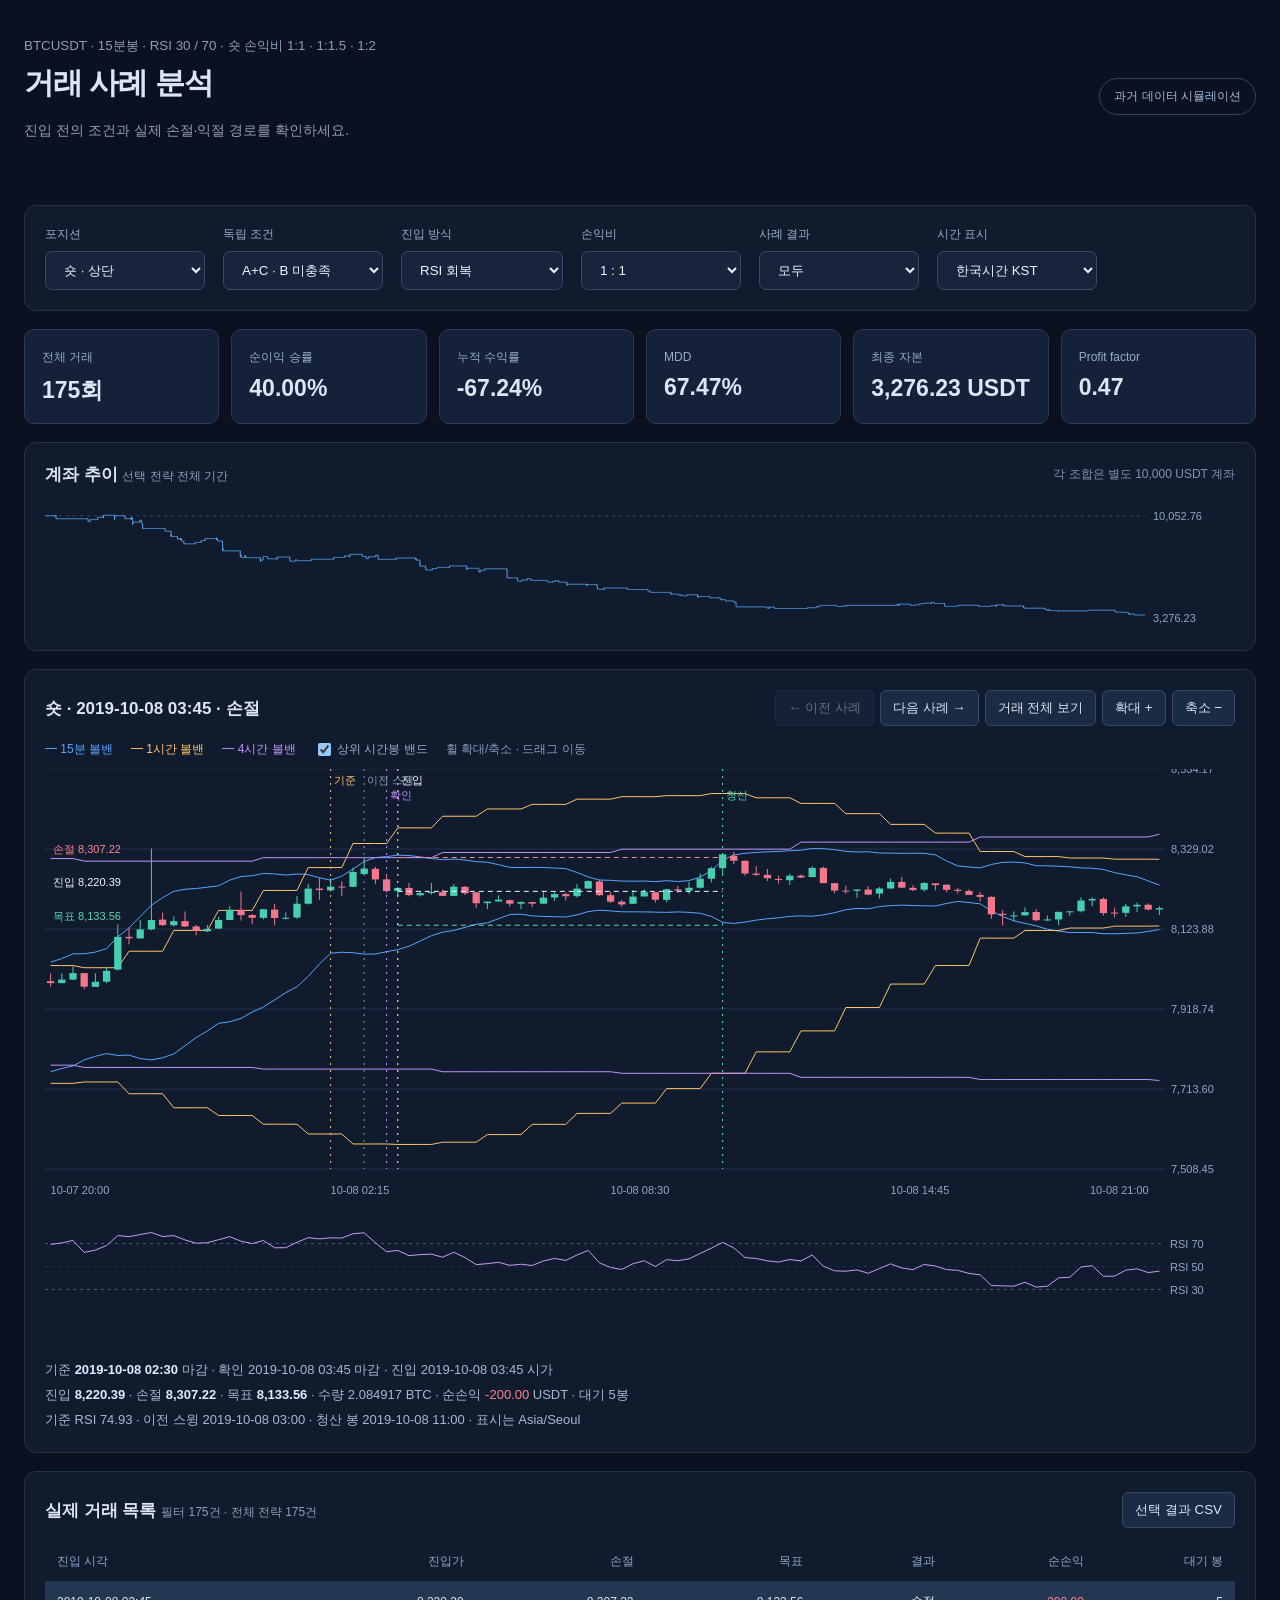
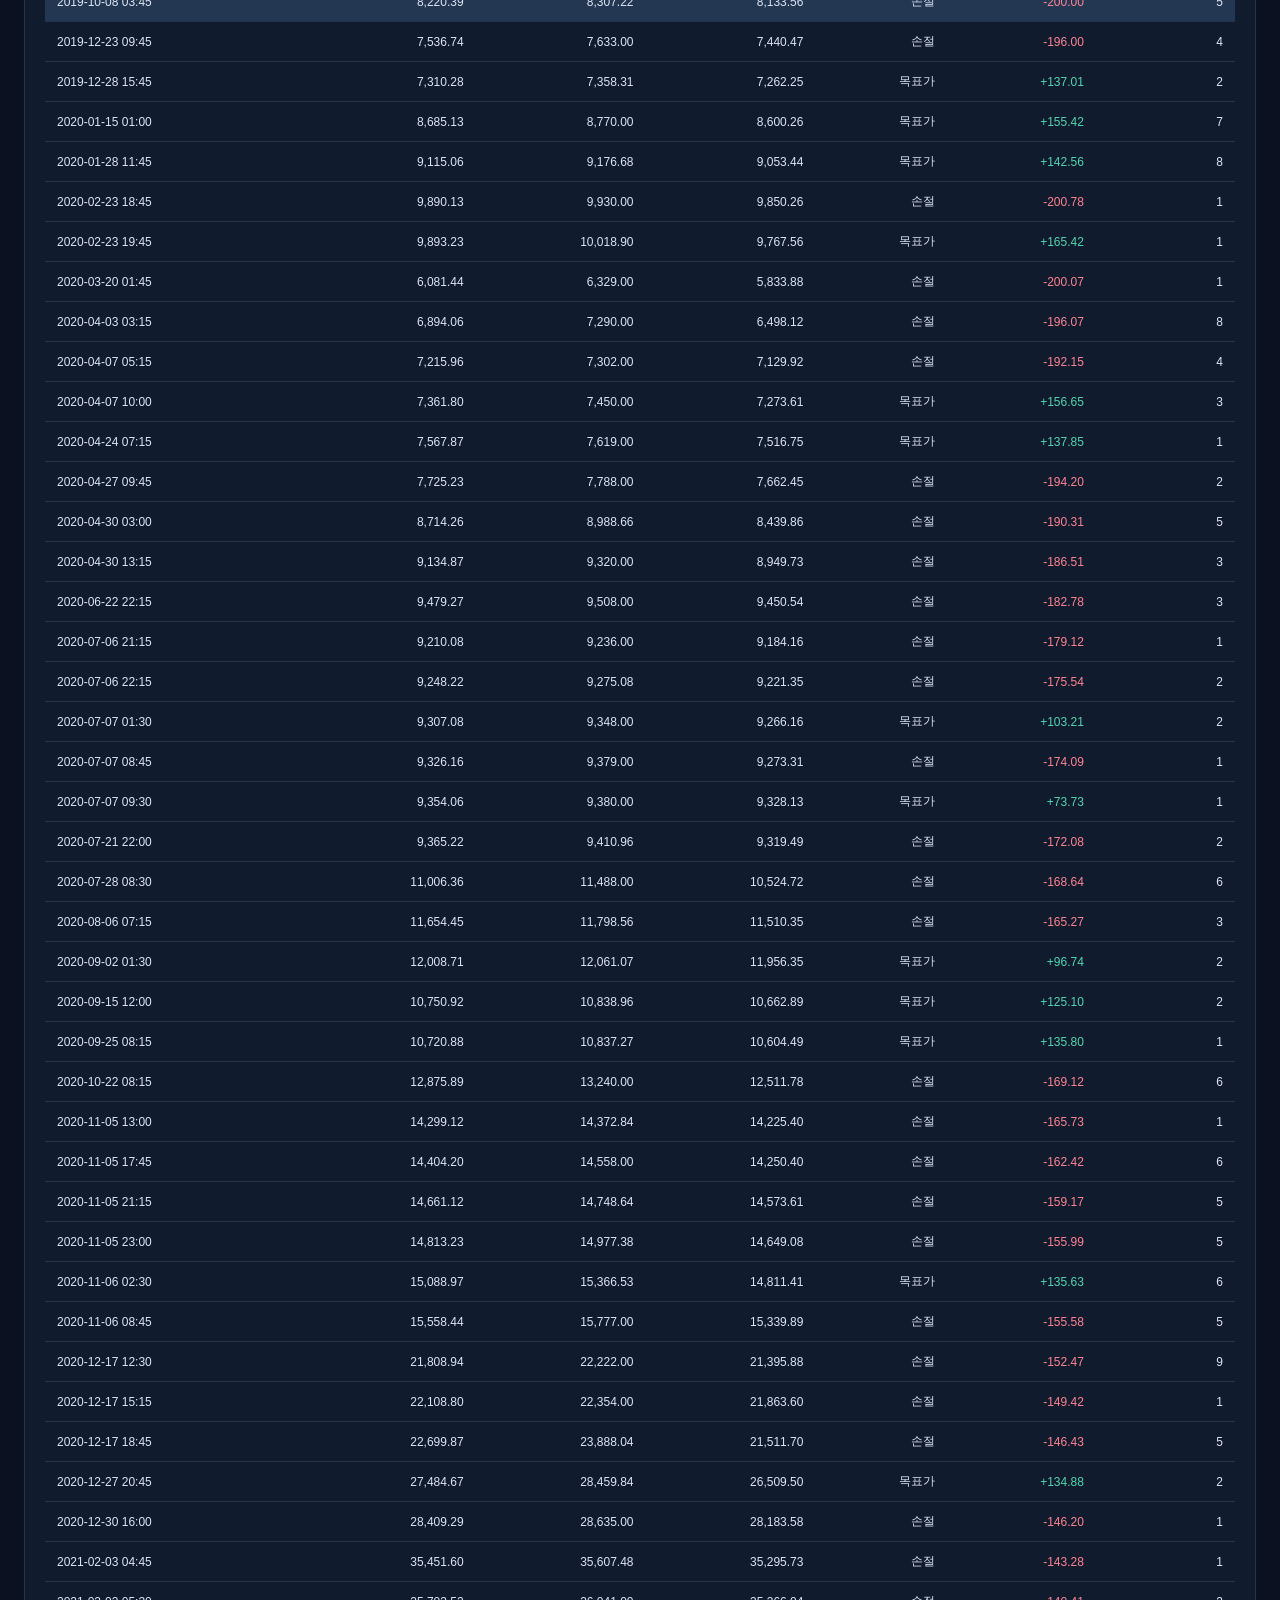
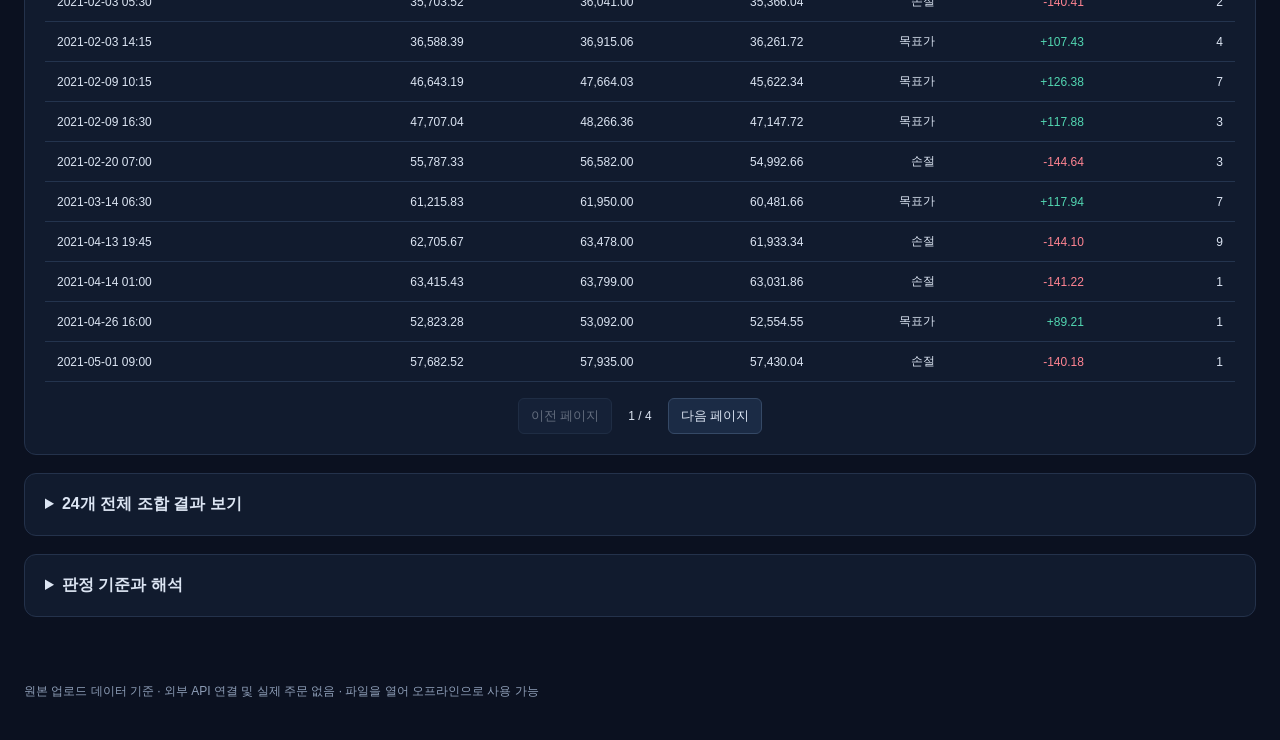
==== index.html @ d4d34766 "Publish interactive BTCUSDT backtest case charts" ====
<!doctype html><html lang="ko"><meta charset="utf-8"><meta name="viewport" content="width=device-width,initial-scale=1"><title>BTCUSDT 거래 사례 분석</title><style>:root{color-scheme:dark;font-family:Inter,-apple-system,BlinkMacSystemFont,"Segoe UI",sans-serif;background:#0b1120;color:#dce5f3}*{box-sizing:border-box}body{margin:0}header,main,footer{max-width:1460px;margin:auto;padding:24px}header{display:flex;justify-content:space-between;align-items:center;padding-top:36px}h1{margin:8px 0;font-size:30px;letter-spacing:-1px}h2{font-size:17px;margin:0}small,p,footer{color:#8e9eb7}p{font-size:14px;line-height:1.8}.badge{border:1px solid #324460;border-radius:20px;padding:9px 14px;font-size:12px;color:#a3bad8}.panel{background:#111b2e;border:1px solid #24324b;border-radius:12px;padding:20px;margin-bottom:18px}.filters{display:flex;flex-wrap:wrap;gap:18px}label{font-size:12px;color:#99acc8}select{display:block;margin-top:8px;padding:10px 14px;background:#17243b;color:#eef4ff;border:1px solid #354966;border-radius:7px;min-width:160px}button{padding:8px 12px;background:#1b2b45;color:#dce5f3;border:1px solid #354966;border-radius:6px;cursor:pointer}button:hover{background:#293e5d}button:disabled{opacity:.4;cursor:default}.heading{display:flex;justify-content:space-between;align-items:center;gap:12px;margin-bottom:14px}.heading>span{font-size:12px;color:#8194b1}.heading small{font-size:12px;font-weight:400}.buttons{display:flex;gap:6px;flex-wrap:wrap}.stats{display:grid;grid-template-columns:repeat(6,1fr);gap:12px;margin-bottom:18px}.stat{background:#142139;border:1px solid #293b58;border-radius:10px;padding:17px}.stat span{color:#99acc8;font-size:12px}.stat strong{display:block;font-size:23px;margin-top:9px;font-variant-numeric:tabular-nums}.positive{color:#52d6b1}.negative{color:#ff8492}.legend{display:flex;align-items:center;gap:18px;flex-wrap:wrap;font-size:12px;color:#879bb8;margin-bottom:10px}.legend input{vertical-align:middle}canvas{width:100%;display:block}#priceWrap{position:relative;touch-action:none}#tooltip{position:absolute;pointer-events:none;top:15px;left:15px;background:#0b1120ed;border:1px solid #4b6081;padding:10px;font-size:12px;line-height:1.8;border-radius:5px;white-space:pre-line}.caseinfo{font-size:13px;color:#a7b8d1;line-height:1.9;padding-top:14px}.caseinfo strong{color:#e1eaff}.scroll{overflow:auto}table{width:100%;border-collapse:collapse;font-size:12px;white-space:nowrap}th,td{padding:11px 12px;border-bottom:1px solid #24344e;text-align:right}th{color:#8fa6c7;font-weight:500}th:first-child,td:first-child{text-align:left}tbody tr{cursor:pointer}tbody tr:hover,tbody tr.active{background:#233753}.pagination{display:flex;justify-content:center;align-items:center;gap:16px;padding-top:16px;font-size:12px}summary{cursor:pointer;font-weight:600}footer{font-size:12px;padding-bottom:40px}@media(max-width:800px){header,main,footer{padding:14px}.badge{display:none}.stats{grid-template-columns:repeat(3,1fr)}.stat{padding:12px}.stat strong{font-size:18px}.heading{flex-direction:column;align-items:flex-start}.panel{padding:12px}.filters{gap:10px}select{min-width:130px}}
</style><body>
<header><div><small>BTCUSDT · 15분봉 · RSI 30 / 70 · 숏 손익비 1:1 · 1:1.5 · 1:2</small><h1>거래 사례 분석</h1><p>진입 전의 조건과 실제 손절·익절 경로를 확인하세요.</p></div><span class="badge">과거 데이터 시뮬레이션</span></header>
<main><section class="panel filters"><label>포지션<select id="side"><option value="long">롱 · 하단</option><option value="short" selected>숏 · 상단</option></select></label><label>독립 조건<select id="group"><option value="A_only">A만 · B/C 미충족</option><option value="AB_only">A+B · C 미충족</option><option value="AC_only" selected>A+C · B 미충족</option><option value="ABC">A+B+C 모두</option></select></label><label>진입 방식<select id="style"><option value="immediate">과매도/과매수 즉시</option><option value="divergence">다이버전스 확정</option><option value="recovery" selected>RSI 회복</option></select></label><label>손익비<select id="rr"><option value="1" selected>1 : 1</option><option value="1.5">1 : 1.5</option><option value="2">1 : 2</option></select></label><label>사례 결과<select id="outcome"><option value="all">모두</option><option value="win">순이익</option><option value="loss">순손실</option><option value="target">목표가 도달</option><option value="stop">손절가 도달</option></select></label><label>시간 표시<select id="timezone"><option value="Asia/Seoul">한국시간 KST</option><option value="UTC">UTC</option></select></label></section>
<div id="stats" class="stats"></div>
<section class="panel"><div class="heading"><h2>계좌 추이 <small>선택 전략 전체 기간</small></h2><span>각 조합은 별도 10,000 USDT 계좌</span></div><canvas id="equity" height="130"></canvas></section>
<section class="panel"><div class="heading"><h2 id="caseTitle">거래 차트</h2><div class="buttons"><button id="prev">← 이전 사례</button><button id="next">다음 사례 →</button><button id="fit">거래 전체 보기</button><button id="zoomIn">확대 +</button><button id="zoomOut">축소 −</button></div></div><div class="legend"><span style="color:#59a6ff">━ 15분 볼밴</span><span style="color:#ffc36a">━ 1시간 볼밴</span><span style="color:#c292ff">━ 4시간 볼밴</span><label><input id="bands" type="checkbox" checked> 상위 시간봉 밴드</label><span>휠 확대/축소 · 드래그 이동</span></div><div id="priceWrap"><canvas id="price" height="430"></canvas><div id="tooltip" hidden></div></div><canvas id="rsi" height="145"></canvas><div id="caseInfo" class="caseinfo"></div></section>
<section class="panel"><div class="heading"><h2>실제 거래 목록 <small id="count"></small></h2><button id="download">선택 결과 CSV</button></div><div class="scroll"><table><thead><tr><th>진입 시각</th><th>진입가</th><th>손절</th><th>목표</th><th>결과</th><th>순손익</th><th>대기 봉</th></tr></thead><tbody id="trades"></tbody></table></div><div class="pagination"><button id="pagePrev">이전 페이지</button><span id="page"></span><button id="pageNext">다음 페이지</button></div></section>
<details class="panel"><summary>24개 전체 조합 결과 보기</summary><p>행을 선택하면 해당 전략의 거래 차트로 이동합니다.</p><div class="scroll"><table><thead><tr><th>방향</th><th>그룹</th><th>진입</th><th>손익비</th><th>거래</th><th>순이익 승률</th><th>수익률</th><th>MDD</th><th>PF</th></tr></thead><tbody id="summaries"></tbody></table></div></details>
<details class="panel"><summary>판정 기준과 해석</summary><p>A는 현재 15분봉, B는 마지막 마감된 1시간봉, C는 마지막 마감된 4시간봉이 자기 볼밴에 도달한 상태입니다. 롱은 저가≤하단, 숏은 고가≥상단입니다. B/C는 다음 해당 봉 마감까지 유지됩니다. 그룹은 기준 신호에서 확정합니다. 밴드 간격 조건은 없습니다.</p><p>BB(20, 2.5), RSI14. 롱 RSI≤30, 숏 RSI≥70. 회복은 롱 30 상향 / 숏 70 하향 돌파 및 15분 밴드 안쪽 마감입니다. 다이버전스는 좌우 2봉으로 확정된 두 저점/고점, 가격 저점 하락·RSI 상승 또는 고점 상승·RSI 하락(3 이상 차이)으로 판단하며 기준 신호 이후 10봉 안에 확정해야 합니다.</p><p>다음 봉 시가 진입. 롱 손절=min(진입 전 최근 확정 스윙저점, 기준~확인 구간 최저가), 숏 손절=max(최근 확정 스윙고점, 기준~확인 구간 최고가). 목표는 선택한 손익비(롱은 2R 고정), 거래당 비용 포함 위험 2% 복리. 명목 레버리지 상한 100배 가정. 수수료 편도 0.05%, 슬리피지 체결당 0.01%. 한 봉에 손절·익절 모두 도달하면 손절 우선.</p><p>봉 차트의 진입은 시가, 기준·확인은 해당 봉 마감, 청산 표시는 청산이 일어난 봉입니다. 봉 안의 정확한 체결 시각·가격 경로는 알 수 없습니다. 상위 밴드는 당시 알려진 마지막 마감 값이며 진행 중인 상위 봉의 밴드가 아닙니다. 계좌 그래프는 4시간 간격으로 축약 표시하므로 정확한 MDD는 별도로 계산한 상단 수치를 사용하세요.</p><p>모든 조합은 별도 계좌이며 합산된 롱·숏 포트폴리오가 아닙니다. 실계좌가 아닌 반복 관찰된 데이터의 시뮬레이션입니다. 펀딩·청산·최소주문·주문단위·체결 유동성은 미반영입니다. 극소 잔액의 거래는 실거래에서 재현 불가합니다. 승률은 비용 차감 순이익 기준이며 목표가 도달률과 다를 수 있습니다.</p></details>
</main><footer>원본 업로드 데이터 기준 · 외부 API 연결 및 실제 주문 없음 · 파일을 열어 오프라인으로 사용 가능</footer>
<script id="chart-payload" type="application/octet-stream">H4sIAHWg4moC/6y9664kTXIc+C7zu3EQ98u+iiAshNXsksCIJEQJ+2Nfft3czDOjpg+r6ySHgKZL1f2Ve0ZGePjF3Pz/+8v//c9//dt///e//B//5S//65//x1///X/9t//xb3/59Zd//be//ov98U///P/8k/3xt3/9f+1//6+//eu//9X+/J///s/87q//M3f79L//7d/0yb/7P/8px5f8qG/b/W37y3+1n/tv//Lf//ZXSP4vuY+5R5sJ//cr43+//uM//+V//+1v7//nv/7ST/bxD//J0f/hPznbP/wnV/2H/+Qu8ZO1ta85/UP/avmbbz7/2Zny9bM9fVX/kT6/evVfK1/bv2hfo/zkV/mj6f5v+au140OdX61K2dl+9LP7XgP/b/HBfo0/u77q8m/SV/6RtmXdP+v/rX0Y+av5h7q//Ff7+trjJ79a570G/t/iV6uUtbVern7PX6v+5GfbuH/W/1v87PoasRgpS2L/ya/2firrKo6k11TbVw9d248WdrRTV65nr1/bd1np2hgFK/yDX53X4ao1fRX/jTa+kitbrpNQv+r4tWxlRtv1w59exyHz/577ttTYGzwf46vYT++vlNbKH/70Pg6a//f2YWedr/5V1vWF/fDOa332u9y6/N1dvjp+r6XxNfwdrkEDoW+2LdecfXz609dxa8kWAb/YctFP229xK5vOxZQeXyuXtT/86Xwfua0N0ZK9Ol8WvDRfF1sJO4320zWt3X7tNW1/20LiX9lr/bLH2u2tnHIfQv7Y+WH2r77uD6t+pbFsT+5tu6iZPni+AQOWe+9v5dT7VN6/amvuh3GMrz7vb0xOLsks7LYl/lq2nfGvRu1mEureb+W0+5xeP49NM/7+G3sTJmenNaFLanbGtj0XBNleSPa/662gfh9d/hr3V+l//4Jqg6CCrWHf5Ga7wawbDky3oz5M8nwraNTzDdX2+kT9a8cmGxWC7Kprvrq2EXO3HYGdUzKWLte3gmY5n2jUdx9eBDW7FrtfXc32RWnm17wVtPJDQTCI2VeglfE1UxvjraCdHgpaX8uWzk1FWV/2onJ+L2g/E2TLlfOgBSrza7fd325v264PBdmW7qPzHW0zcqO9fUc7z4eCtrkdzc8RBPWx3p+jXcYzQdVseV0053bL2Tlub9/Rrv2hIPOfsl0UsXTVNvxbQa09E9TtwLaZeWDT11hlvT2wu9dngkY3J6jt67oyae83w3hoGcw6rdx85VI3I/H+Lgqv2E/gkO+TdVOX3XCL4oNt5fYL/kzeOWsrlNaX7znzRqsZifd7bl12oWyoGIKWBHXZT3vp5oeWlvVP7N8Ovxmbia9j/kHKbRRgi5uk+FPUVOXsm/U0D83E9LnoLyQTvNb0nd2xprW839n7Ngr8NQrCSyljfk1fv5ng+5iLZq8z+YOar2A71d9Usy1RxurlP5YDGZdN0K9htdZX2xLkwVHZE7ehOdpj9s2/spirVL+w2thfbdql91ZQHvf7mbpbLRysxb+xg398sDfR+8biFrtO+7QYCHKmRWZ2avNbOaXfcizw0J/Tf91WvufQPv+ya9tU6HiGUs1pNJlutW0R65ppv5VTL4ugX7MP5rQlX6+h6MFO+9f4hbDNFtVVMKNtZ6byecx9XHu8f552GQT+mPaBb4Rlh+TaGB2nfhZKsSdPk7eqrVo1zcZbKb2cx7SeUrD/8tBZsXU0OT1v3+jFfBBzUnl8bLPYpbrWWznjxRyUGYKazg+DDn4w921aSOD7OttFWkauLshe27TD9FbQvN2E+2eXeU++IRTewsHfOKcWs7mTV6BLnpRjPrB5c3+ScxsE/hotwxixvym5YaM3xDjbbWDJsJ22M2V45pjpvaB1GwT+Gj507eeVGQtji9i5sQ2Xx+5cuWLGYtLvqebC5prfb7h9W4TVlF0w8+XXf5mZplUfmu0FufIl2aKm7J63ewkLe/GNIDjll+kpTL7ANLhRxe97dFhWRxwB22z3mv9Vtr9K3YU22xdmHvbbo5rzbRJwQrliSswU284e8hYLUJMb09Kmewb+RG3yHeGuMx/37Tsy/W6bkHhoyjTjw/Vp3BXYy7P+qvamVqddSub6t8z0Ey6vPdt7QfU2Cvw1WLDGy86c6S9fqIyNvX+ZxbGn9asnzwY3kXvSDkGzyO+9oHbZhWzG019utoPecHCTGWt/tAxzN34hpVF24r9JeDpm1ixoNvsy6ltB/TIMeVQGWtlCSHdocmvmu/sH3DS/zH23q8cvjGwBpF10mxkAE5qxMd4JGpdh0K8dH5JZfjegdtrMNP8qtu178h9P5kLs3vxMtby/cDjeb+9xWQb9GgSZGav6pvf7G3uKkWanDjhHnTcrtndb729WO3L3E+n3zdPng9zfDM9vmitl/94XM9m1bfuPMV7GO+3vYjwTtOb9jhBBSZCnJPEifMND4mq/7D61m81vhoTU6ky+GZpdJnYj/WEz7HE+kecMTWtm5nKr2ufmiRbc4WtVN28JqcFR3G9oZuvNYU1vbz1YkZBjP08LZGZgvnxhpsfuAJiJ6Xc6xEw/oZFiMqf9rZh8mwW4UFuuiDu6xWxyphy/NfyU2W3kgux6X4Om2yxwmuO96bZr/xKE9Z/hLLaXb9qC+wV3wbxqLly3TdIiOzfWfLvhSi3382xmee4POXy6XLFuzXdw48Jt5LSYrbHlzXZbvTXc5qTfZs5/DR+UVrZNwkSwPtidZ+8ue+JnIB9DFwWBUe/z/c6Wz5j0a56QM1vOO/X+ptrPwlto5hrwBA0ExlmBXmt/eJx+WYRSVA7AdnOd4RiWIY/XfBH732bOLi2C7YNdGWw07A/cT+8EjfXbhrN3JomlMHqA37V+wVC34sFeggc3lO21t5j+sK3nPH05N4xIAzZ5Jv6e7QwiR43bPLm3Z/9rTtj0WwIJ1lXzfmtH7QRcCVnbp37q7L5hZGibzXcwzEr/Za+jJZ5/WzQz17NtxY/bgsn3Z2dftoA/hj/lL5qjxnAYfzNcDDbiL+QWv7q5mvSz7RlL32/fTE3tlpL5MPqzzkaLUM2Hs4vW9rB5cHMiYWpLNpq//2axTJ71/fuv+UgvDh4XGETWTVbmZYS/MoMzbHPlah/8aZq5c1jZblpZHDTeevO1lFPOCDnM89s3hYlZ91AGvPBq7qTJmXC43ax3cxrMquX3z1PvqMEuzrlfPniWVxUG29jds+W+WOb5md/Q/dV1M3/mn9W37o5iuqhXyFI1pbZr1G6wn35ZdDDrcBVsl9sGK5MPhE1jscp7Ofssvs0Vz6HKkyqFXjezPW//DQ0BcuqdkX5H9s+8urdnp/Z11k/3ayUA5qyqWmlH3R7Y3rr7+8mrD71SUIezM94LGvMses2wvCzwmHPBpSy4RH95/oPZpIyjVhBqY8uZc2qeXPYVhWVobmW7/fttd2//Ruy8E40FxksPyhpWjiSWibUjiuB/dTcX9pR2bvm5m1++R58/EbvutKOtzqyqcq4SD7mlCAy57ZNcBusEtjcsXB4uFgm77YfgU7H7TkKas7Cmip9cW/NJaXpt/1RcH3bdejIi49o1T4gPax7ttovsc6kt1XONWZlARm4qMOT1UiccWmRr7ASEZ2jRA0+5eeYrL/qHtZjD486jueq2VOM7ofm2LBYoeTgGoakojmcd2Z654UI289XoE9idPZs/tt2eZk8ZvX0ms9xWppj1W7oHeVgQRsf9O/GcZsaYGyu4HGpl5sh8UzuZ+2OZ9TA4RRsY8c9QyYIZklJhxFE+R2nOr3WknLoH/w2hpl2JPxB6Wx9EOFe9+8r2RNZxIGWR02aUajfSKr0xZWHGqjJgyWZH7HeY29ww5+vMbV5S22tGc+jdehhUADjIygQvD/fhHdIfsh1uTrDf91ijlBlifii2zzMvzCzp9cEOJ0N9foAWtpeWvGQUEpkZtu3QWvmJ2HEnN8yCM/A3D8E98Ix8Op3/[base64]/kToHSPNyGwhfcL8/Y6knX+wJ7Xdyg2MgMPCsiwPB5fZT561rvNZWYuwt8oQHYUcrviGRwbjVKff8cXi/2L60SMFvGnk/AOx7ai+xOG8xdavotNq57chj7jctFsoZeFUErzCfIpNq5wzHryXpeJCt9ikfCO1v9gm2gakAPyDXeSZEb2HIbjvcqXZgm22WzyrDDh75n76UOyNYsT1xTQIQtuhb3ps4u1rDMwBxZqz1ljMgE+J8vL4gdh5JGUr/RcLkJkiRRpm5CP72xBdJ4b95m7sPZbgUCNvj4w+FXujIX23Nt3jOYwSb3a4MhM+vlk+5YLhoU06VbjxO12LXOBfMgOO+Nfinzm+EXsgJhFdn/VDHKjEaqTXi3Dj57aUm7aNxNAfTuooTK18JnQceMpUrmiWL3jwkRFtWGRuD74SSwmmRK9NED7EGLrpPpR5oC2zLjivsHdJZT1nFd9NQEdkZafMM80XCKCyLPex0CODs1SggH/av/mmwaVOM551mxmZqmxb+LfDKNpZZM3EXapcvtlL48ZqFouX+crgXu+Xb7o7rVjKHXvJ83p8WtNumwtTfiD2BnPCFgl0Wxl2l8jJ4wjj5KC0JB/GNp6ZiR7YEVOg/URse6kLeWyIK6DLSrJGvbw6aQfELth9FbpQJ5NUu/v2T6T2lyIR66s7UqZwXSjWF9tXutOCOVIqaUflL5xtil04x77rWgVWbJf9jdgbLarfZkqAV8H1DXICfnhq3zo9cGuy38UIBmsfHsh9KvaEk/pvnx/sGOUtKFNCXqAOep7+ZpFFiXzFLAwBPpR6IE39pxkkM5Y7vjCZ9v7MTSqyTbYPGNIDoJwr07IfyjwhqEUIux5Qvr/7BnljFS1g/hEqVV125iryNirD3kmhp4wjvneqv4udB0IVKXBZ8xnA9T7ub+xhzRAqgEUWQ0ZxOX5DRvFDqfsEtlPaKoGTVoxVzY1BgrHAKDImt4Co7C2nbXmlof5A7AFs5W+fHxBLD2UP7IPjI8csutlzo6tq7vAXbGP7gdgD52r/xYjEdVeNPEr8yQvviy5cQjah0xokoHkr62T4gcxcPuKuOVf/ZjfNA/LqvyyJ5fcvkD9cdELhhq9WF0HJ5gO0nfcPhB7410sYKuZdWa4eGHMk15D+rIxuHXDlRhqZ9srUwadCDywsfxlCqyBPKF4XnRt7FBO6zCwQeoLwYzBZbbGAxdBr/EDsgYzlb2MrTV415iDIWDiQAVtpWaBKsRY+1ryXMuq2lxPfazcrtf3dN2+fsP/7RuyBk0U0ziXegmaf31Q/r3tVOnIA2tgFFPi+bW5J/YHYAzXL3+Z5Za/AGMpf2lVvtyCWA36qck7m6hGFZwubZ+/tB2IPDC1/m2UBZteGPDj/E7mDmUdVhWr1MgIGak6xR4AfCz1sU1gi21BEshRVW/Whw01jVIwKlsUZqvcsMwwrh9gxmYBHlamObzMi60DXAvbb1HrQXr6wcMMtU7Z9vxRbd3MBYxePVGSHPxN6IG1bPBkqfU0OoJosHOOCXCKSjwqm7U71JWkOW2Iy6lOx5aVNpgQCtYQPs8KrGR7qtMLCOVBDae3Rww53Ir8/FVsPyF2L4mIL1ymr7sgPdvTNiebhWSgVM+rA01popahjokGAKHcTO1PP35j/1Q7XKdoPiho0sJJ7Kdax/YIivkWCQ8GBba6uTExPetbPhB743KTSLeobLV4fQT+74DpCNGkOc1fqwGxVli2OyPlDoTdWF79MjxhIKW5VFar8vU74/92c0qx4d+1dl+pys61RfiD2xu76e23KSdPO77gL2CWDOkTrDKqHha1DJxYACYUgGQU68zhYk8Ub6+u77bQO6N5W9xEc+pBGo4jUFqIOc9HSUEyNNzz0XtGP2H4i9UD25q/Xkgq2ydQrRwoTL3Cmquw0karAUw2vp30q8YD48neZD0ixbduO5c2E3sqbQD65MKSC0D5q/8Hy7hvx62IPIazbnx8a8FBDGRJHLF5iLXCh2A2HjpAiR/esnr8pOux8eE6XkPDa7gX+XSygrIkvH96x2YvxA7E3HPjvn+0PT2t2Ck6LmrUsvCLM6UOxBzp4qQkQuQgmIYbAWTAKFrPU5SlgZcGScLtA4syxxk8e9sAKzxbJU/VLFkdHudQCd6rajlqjBTSobEYa6HfaQPQp4WdhGO+FXJGRq9+J7eXMsNX+AiYHFnUqw1a91mGBjYo+9pN77AA9DJz3H4i9scSOPlpK1fJpgUDdKoMA92aLaXfils828H/yusrkgn8q9kYWo3zDhCyA8jl8pHx/gwKAHZYhD9XOEA/1QOCzvXz3sdg79TTkBiMbwnwX3LQmv8WkOZSs5nAVzb5TKgL8kiOn2ivLDhnZ5Pld2WGvdYLcd1SxiDUGVLYrU2zfVOQ0WcApKMz2SnwGWqD3+pHYA4IMEETVDcST+XffIM41H3hq9c0a8t5vaMHOqXwsFviK875jWT0JaoTkKR8bCDkHjaO63EIsAkmJzZVZ40/FHvBk9AAWyU9qJNCrLgie0SGzK31FIA+S2kuQNDEXvCvFacEz08uAO5vlqt9IPbDKqEuGQzbD1i+5St37PiwwizDLIvsRULTWNzNVHwo9cMuzRxPDECofLlJILV5Tgt3vCirHXDU6kntiaeBTsTeKGb/N13h9gNWXxW/Ek+7OKkFJni2sgfkxR+8nUvtRs0vRGDJZCkB5OcXRtRsfhqJk3gqOcGw0ixVZhEyPLyHmatzdthvNO0/lG7E3wBmvkXVAC7h4wdTMTnF/wy52zRG4yoo4WHnMhRrAT6Te5qmPqEfGU6cR4M0Gg1WROk5XRtGuA/Y31erX+0/E3thnZDvaS5HHjOnIR0nJPDVgH/TrZSvHCUO98w9k3jBo/DLfGTDuWe9VYetSCDDstTb9vNl/IgqRFEvMzSDBmaaAhnb/2/X4jdD9UrNTQT2xxoK9NLXgdtdhQ+9GG+lNaozsvKdXqNiPZOYbHu2l7jCDF4p4xI3rVQezC9wx2W78vAg29AoE+x8/k/mKlS7hi/HqAVxkCyuNNhdUKLeq+ugv77cTqZLoZ0IP3HSrIbRrz6KUu3XfoYkH8NzGxTBDYNaYKXoIrb1fueM+hOZBdjft9o3YE0edoug7BRaxfckTgnSBV5OQZ4ozMxahY3ChLe5XFvczsQeq2pzA1LSgQgcLPQcHKqEbZjl3AqVaoK/XCgvNyP1Tqf3FbRLYZQu14fATfZN9jVEDVQmrWdAb77XONOtPpN5mqZXA+mwV+Ksaz4CgMPEIJocccbxN86GLXIBWi4Kd6bX/pvxcATnPN2IPAHYvQmnoT/iMIZ1POsuOM4m8Ubgds7Gt5VOZNxwbrUBbm/kCl0uoA1TgQll0eAMnSoo2T/unLE1+KPVGZ/vpHOH7RyGUTujwRl9EIGv0sO9jEZoL42nmqs4fiN2HaWp6tjG0mdHfq9c6vI3QziVhOXZg56g0u8vuAzs5PcoueeYgrqh5rd+T07mkdl5yI9IOvLHK1qIP9T1Ue7yoTI7G440YsJb9A5m5nqgJWljUs2tc50Nop9152yymQ4Dj253XHS6zNolB/VDsDe323RT3TAkjUcIdnMzpDVa0UeqwKzXHXVHbWOsHYm+kN4Qwgg2eJ8DFeA8AlEK3dIdLhnSnSqPOn9HTlZzYS4ntabse0cHvYls6TSJ/pm7dBHh9CmqQN81AMIwwieDYGJK6zEtvP5F6GyfzvuIR3ZTPoR647eBBVCDQxaJmQfiF4bDbcdXJ+UzoDQnXb6sbJb98kx3nBftRR4RQ8BTpOpuPg/P2A6k3Phw3NZE+9qxsGUqVD58W7DHCCr7VjChob/6jCf4OejXAT44s62yB0fJU1O9Cb3T4JaJEy6LZKOa+s3tTsIjaMeD62SXe6WyLiZ8PZd7QcOzJHQ492y9X507WBwBQGusKKPpYJLT1pEhe5h9IvZHh+epBB+akqpMtxdu1A4iwHZU4/ysvC44A8qHAWT4XW29oOF4VkwFJBSU0HG4utd3pvxxWlriXPPvRZrSwL/OmptpIBzKbgrURMf671BsbnmdRqJEFmbi+yQ7/dgem0v9FX6nZCLnOoBVY6oz8TOwND3cgXLSLC6MWDdKJcFM7R73R4A7Y6Div1fN7P3naGyGOh1Ryawq/nAobV+FAscF8NDaKuVj7b68ajAz0x2IPpFNUcGrUOWARl+y/A/DRU1pijbsgr4CbZVW68X1m0QM5t1Zazt9IbQfQKfqyq/ALMBwpXNPtbSQtCaaMtONmcy6xX9y7n4o9MOJ4okBzheXQxvYm4YbLRXWqASaEofQQllWVyQ+lHhDxHFjtQnI0P6oRv2Qv1pkvQXfQS5ONeT983ipgfSj1QIinrsxLXkwfwqsu0bw5Nps3i/YN+scyeUcAX2zblyU7gpQMWZA62zcBVj3w4TD/K6xi0RVCrC7yZQ50HeZzNFnpNFsNB9rsFQHiHwndh3WqIppJO+7V6xs3k8Cb2uugCclI4UUQX9Ru8InIdoDD8bu6X+ii4N4Ow1w9lec1G0ksglzCfUQP+/xY5gENT+GBwzEZskstQLTFrznYeF4LXnfmUUXY1QePakeHtjIyaOyve35j+1tJp+1fgV3VBV30bhdfKXD+jY4giCMsiBvqfU5zi6zgQ7H7vum6eA6WPLUcpBEZleX9yxuGSt3avk7jFGGneczjB2JvfDhcM0nzD/ajiZmChHLWrzxtMfjjCQkai6dK1NqideVDoSc5rbr30EPd0BPalRxJnvN2poI9PaxNyCWMyh40RPGLJa20zJsaAlvZ5kz1m4C5Hey1sPtsb/[base64]/V+1pYdYV9WX1fElFm/13gDQP39+ZrmwnccmPhHzrQb7jVxjKTQIFr93K1Se4628cibwh48tZvf8bNe9sNgi8YuNPcWakVjXo4LOg23Xe2tqfPZd4AcDDgEGhtz0mZc7L+h79qfl66N0jbZVfAOShfFQnySeU+knkDwPEwbJMF1e18+SZ5WhaVlIImKzP1SFmyGIV4rw/e17jpzJcRQWsDaVz6xjKMG/[base64]/5YsY2LCjcgq2pswF/IcTitBogirqanSS/wU6E3+hvURyxDXB/MK0pXJ5EnAOyAzPh58whVzkDsNOjdfCj2xn8DBpqjCfm60fhW+QEp79Yr7QAKy/kqSNnX5Dj4UOyN/852uhmRgLpXhFUtmKvsP26+a7iWcOKUu9pIyPthgn1erO1Wzwrs9E3OeczDRRrkboAhbPPlG9zmXjkxM0wXFR0rFgrXaKAYqHN+LPWGfuunaRfomM3MNCUjCM/DCp8FP3ij9qazOjoQfx9LvZHfyc4CbwvEUXR6xHSSnMYA16ntNN9A8MsbetEjN7HK+MGz3tBvPBn9efvnpPqAqyWhhU1zTJAlp5tkixNkgn4LhhkUp7PRoXAAXfoGlJznjfuG88cjgXzyxXRUguhksmeuldi/LVcFzR00mk5a/qHUfDhJ/Ys+6JDboi/gSCAmBmxWRF+Q2aMRB/fcx/LK4R51pXmzLH9abEhxL82bIM2J9T0EYqMU1cUOWETKn8u84d44/gyvcxex3U7xoTouAEZoyysBEl6EHHjOjeykSUV+b/WINexEtW9QF/NGe6cdewhEQnFehpiyaiUr5aZbAs6DNO+bra/PRd5Y7zQjPkO+eumw0B0E/Ub1rPpcelAQc++l57TNXz6XOV6MUY5NmrtE1SpXyWJ69M7NOKDIP/[base64]/eccyO+llQl8Q/mIATbmmfJu6GcV9KLIc45G2zA/cENjR5aLszwUbCAdmmqumvxhsGIOfOGpLP3jKwHd7UmwPnXp/SDRmZ96NxXMqZvQqj2KrdHizJyCQdvhYYEC7/[base64]/ZR5l2OCm3o8Uk007jGrJhUPjrGlZqVMkKdnuWjD0zfzc5k3fhs1AB7MKnhOopvJo7oh045ibZQJ0pkizuiRGZ59KPMGb+OH6dkCht7JJMmsDIqJHrGsDsyT/QXyVoNHC9l5cFx+LvOGbuPiJC8zsE5ZnsDul58HoaWW1igUcJwl98ksue/cDNaJnqM6XRcoIn4XegO3IZTGDuyPW7K4hUEcjNr3dt59l2meYo+Ibvq6fCpxn/s2jI5MQpEjhsQNu/[base64]/tcaD7iMrVT40OPEkgeCtnMuHYASJLHmgODCzND0OqBmX/9odAbsI2AM7eXD0N8zbhSu8/FSO7E29aFgvTns/MRLc/YIHXXSoA3W6/5G5H1CMyKTPtSb5uXuZiiav6cdoMgGa8qZd0lyBkXzs+nIm+gtp+VotRX1VlhQAp+O1zYGE2j6WqVmIGM/ro1+qfi+hGOLeVkBjHTf/cFaD4zANqeUTV7elHAV/ARfCzwSAuFoC1o6/GNN9l1xHzNTftCj3fJF5HrQjbMHGk44mP3C3HXvskcl3RDs3H/Jd29tNljxBaa6B731wjiVH9MDGioSi83DOn5XOYNzfbMU42SVbkL+PQ2kWFEWpxuM6rDFpRlCbXYwXX5UOg6AjGla7FrWsQOKnQOZ3mDZ89lREmiicEU1aD+g7W9Udn43dRfPlS1hqK0P/w5gXvI9FZqmaLXRIdb8hsFGZYyAkYyyjfA0pJvSDZqe3p7lZu1qmURcT6S405Zl4VkGHYtdFkf8AL3TyXmeuYPRtTPmXHWMUnerQeWkkQ32nkTyeKMIMXcPi/JfiTwhmLbI8n1QDQ0+LvUIDevpoMMpvJgolxJJiGcEvN63Nh/JLEe7o/YzZAREan29U1yZgUUPadnZhFjN/GugKqlTsahZrJ2TtGMbx7aHt8IvTHYyQ3ly4ckuC7S393T8HZJ+y3tda7ZLmtgznj+gdDbBKHtLmttOxfQb3wAapEeATV15S+vuVj0aQz9fvCUAb+2341MV3Y2FL+dvKq7tycxQcw/q7I9nUTKEFhYyvpQXgCv42fpp/uxA5tP52HAwI4N3LMbGOfVYc8NUiNtzamYd6ZygVrtkNb9jcRAXXvhK0d1xk90FcW9vgAiAl3rEInQWt26uDtq59b5TOR6ARCRSSsgldc38Jw7vIFtq6hlBSqnCSjiqfrPZd6QawTNLQZ2VIVEOaAVvEdsd1MmyFsbDQ/iTIf3fSqz3HhrXBY90Agj4rAr0HZ0bK/NMyHDK3LrdmTRDONuX8sEumNcD7rL2jcyb7R1CnbbNGcEuWyNgNuDVAWisul7GHXs3OnlohC5h6cNPpRZDsdH3T3Jp9kpI5Qif4pxZGDwzI6Jw/U9RCyfEK1tj6c/FFrTmaJlcDDELInFpXEARbTXUkCSMOjIlt2Zv0XRe2G2xedCb/tTxXWCS1rZishD9auknBhRzubdNAEmaIloJjcUQULijehzfiP0RlmnXhW8rxrhXniaExB5+F1zs+7mqWAmjrZTgff9ucwbYo0izQrQEOO9Eblo4ONBdNXHCCNeG387IbWRHRP4ocgbX+1B3gqAy/r7b5JP22hjcrtUO800frAhmJb1scgbXO2/[base64]/sb6AsL4iPwwwbL/[base64]/+AlDPlvnPINWnnX0s9cZVIxVO36NnLSwIbqJqXOCPmbG9sOIYpRZNrOb9th88aj+gjBpakYO+EHX/EtvC3BJ4ZOZn9ggzCjfBRmePB9youwy1006Q+n6TKG43rhpHLV2UEuP8hm1mOC3IE/dI6LYmXrDmfQHjU5k3sFo/zAOgjIHmPsIWNT8vszKKR6ZsgIpREJ40sr/Qj2SuwxaRARmNnrGutHBtKQdfOp0K1HZhOgMzNJcHFx8JvFHV+l22q5V4yFXvb+DQe4uTZhnazRwLC8IN7zeZzqQyBFZNmI3xu9SeDks0dFZmHJEuWjR0SNrNP1DSZQOsgw0Tp4jjSYe3qH4u9TZGI5qqrw8tx1xSNxCo4LTNmGqCr51oY6CjWpnMgnwmNb9YI/od4P+KOk0NTwQv1X5GmG2neS3qgW7eKjA/F3rgqqsuzTrkrgRoHh+6x8Bmiko0nVSRNKLlsK7mOUgfVslisxM9mQ//jY/dD1g1f5r3yg4PX30CABAjbQyvM4pKawVANIFPxKOMD6UeuGowsk6lgcIF5sWVPM/qbZOVQSsaRyf7sdB4SITNx0IPVHVKLJJBuuq3XeB5RDWDGfKiv0JZhEy8WGCg3vPnUg9QdVJZF4/KvBGgtTtKoqRdW4thPiy87ZkahrdXr2l1zC/S+ANg8TBx8hupN64aP10Cmt9fv0iaKd9mVysRILCph7U3V6atz4WufG7gHH4zjz5oRrP2Uq3MPzJiggsO1p4er7XV3T+XesOqkXjiTZVFDomYQt49QSfoby6a7NoxGltNJlgSUMB9LnWfPSaSGrH3/Y2HyID03ONkLWIUPjUBGuHIN9DKzhQEdxnJDludcXGp9ORpil1C/rgh1jngCShyX2u9w5mozr7Goa9ICtjmndG5az6aVwx/Lv7GWmdMah/y/Wt0MhEpBSal7N3W5qWMKKH2ucNs2E96oPxzBW7wNaQo7VyUxVsyJf4nwBRLYxe9lBtkI1gL9Jo/EX/jsNExxR7fHTmKKUI6v4SmZ/enOu9wcxZyTqEGBEJgJWdqUt+7bWK7N5DIfK/CAcqegeBd0VuFhIQu3+xtaxan8Dr2gQJdAF44YZ3pvgcanBjtaIneW31WSFnKnG/vUhkgj1BGtYo4Ovsoq8YMzQMNbsQ2jCsfKikqwurrw0Ysijoqs+KOOc4qI4GAszWWkR5ocKK3d0BodoAZ5aj4XHnvkQTbXA5Y7lYEAdAdyA/VBpA36a1xXfj4rz+ocEC5L9z40lQ8+JkExg+MbMFOqBgFrIpJQyZdsaWFjl7Ue6TCPovs6qMpbLloGl+EndcBPJ5bwThwhzUp6gKsmzDgJwrsl7Q6oXBTYzUdThWLYQEAqAkGcWgoq7TBvtHs7g3L/A9UmAfguweQa0SJuEcNY7DpBf7xblHHsQuHzoft0bIzsWUAdGiYCEASAGP8SYUD/31hHS7z1LfybCCfWMQIlhww/z448id7kWWwVeOBCgcefNbIiKv5pkdjq6O7sAigx1zCJWyLa6Y0sG8JGnqgQW0ncocQqBk40L6UnAePMw9kUtcB+Nu6UowARSjF+ECDVs8+khT1lnbV0pbM0/bu3rHWVUW0rXhlOS2WpQrg1gtuRETm/rWrwLE26Fhr6xLfy2mSyEVi/ti6TFK/nT8UPO3N73+g+HF4gTlipysB2pTvIJATxbWsAh5eADKMSvigPXw9ED/Ti+cbyRVy2mQtAzJm2zOD9p+z3Ai48e6MPACbsni8PxF/x6twu2TaaOPKOBJbhUOgRJxRfO4r3xVKuWkV9enWEbsPB/nefd9KX+tFehCzaODdjjQ/B6kBxs+ZbWxs3AI0LO8dGA/E75cINkfGcESXbAqomm0GDFRD/KWUN8bYDqVOGthifi5+pXGmZ9e90ix5Cfe5PJk35PALEAF2YnUX2f/r84H03M9ImvutakJ4LhpEgA/D973FVjPy/btV5mzQQ4fJuGqXbuViTupgdnwnvrSzniPsUeMOLOrnUoHHx9qzUwRvfpiP1uWMATXdH0iv9exYHrHv70mWV07T62bmNrUVDz+GiIOQuWqepvmp+BunDhkrMmIM7lok5n38MXJTtTUhu9FqrFklwI9Z4DceiO9HQm5HXlOMCvc33SeJo/bJ0i/WHkxk0SAJdqjFElvrtQcXWLXDsN5JH0dirtD3gSxhkKe+QWbRp4X5UJtoERtqGEKdL/Wdn4g/LF5RgnWKpiMHy40zp21P8wruDHwZ+lnzdbNu94B/Kv4GtePwJmVOgwWRGWB083iOua/NRnwQjJpZD+7f6TzAPxe+DioEEbR6vaW+Zkm9L3dwzmuQG60xNLR5Yr6ImpHtoI5N5nTckBtYJJO/gOilBj7SwV7YpcMNd/[base64]/PM7TKsT1U4+M1h5oOLktNyQYJ0jcPxZdjqhIcOBVkVDYi2+2T0pzocbOed06TKvrjWFYJgyIddyM7h29Uoi9E0XH2M8wI/wONlOKjPNzttKlvVNeijaJyvXYsAYlUVhZB4r/lqYdyFmAvME4KB8Z8DiQsqfH/[base64]/ADNu3yeyL9R/RhKOWNcbtJYv6U5un1hH4626Q7YvYGpIRpw6qVN21DILnKUSHXrjjKViQd7VfFLt8H3hP9xib/x/dC4XDR/WfufLzl59hATBBcZhhBAdyYp7WSgx48whycaHBZxfmmSRdEN4eg1jRHIDs+0e+SaR5m6G+IGzHZ9vAR9nZNjUkwU14ye4LvnfIruRdoVdE/A4I9rUOZ0Bq0nKhxE7GA4yzEZtGgyHLMMw2k4AdwsRF4BLWp+cozDM38v+DBHIqkMZrkCW9z+pMF8Ge8+Y9xVvua7L91QxaPEXYf8+eX4tCJrhGLkeqjCQdKOVtOmRdCsCjWBYREw29hrFSso9mdvOWYBI1Z6qsI+xm8pIQRTvK/lz6IuHJ4kWZwHBcJxMwjcugMwQXJOPdAg380EGMHFCQ875n6J4JFfgHdQI7vh1ieQQboCFVcU6WjB5sRoFYMLt1mf/CcF8jHVtH/F+NYVG4IWAjWQAXtQGvmvMdBvjaZ58ICqJB6GBxrcfQZ+9fS4EsbLN9UHmIOnV+wLIEK3O4kD4hDRDfbpPFHh7jpwOV0TzkipBTLy+GBxEg7hIHwaKkz16flG6Mmbsx+pcE8+LXETlyEi8KWBpMXHFHrappFkHBbTTBDnKIJMcHXH/iJ1WDgICUNnzbFk/PpOhYP3fYtBELpwOBA2R9CHmvva2VqSYwThKOviqUWN86EK/RiLqrxhDTYZrELllCfnCMYoy0T6HU5O4lZw39b5bJ4oMI4Bqaycwi0pQeDfY1SO3T4dnPQrh/ysBmNXoHie6JEGBzX8Ik4DK6CZfIW1HEyoXQSREVnqCszFkYCdU28Gm8iQAuWIckCni+8OsH3uVumhZB8meHkoeR1eYqYlwAQ8zWhVGgdEHN1BZaABLVLBbkqOI0ZOF/o8VOFubIAcLmsVuherQaIetAg2HwTvID2qYHc6p9mixrSX9408UKGkw08sX9dP8ua7v3FPHrUdJO11GFbrmnAO1fp+uArl7nqQHAaP12hvHvriSHKfParRJc27wTkNxnP4ydv47PdnZ5WtOXUl6nx/UKEc7mIYRswy7998g5pqEXiiIlQuGjSEfn8SoT1S4ZhYr6xiS3KYo5xjHgD8N5TtO3MWSDEsb07F36KEP72v8IkGd4ME5MisN2YU8XS8h/mNP+w183ZPQqKhsJkW71x9osHdLQG/j45H9Ohj+CVvoOXkEkjijMScT3XS7NzlNJtcspkDiUE+wAZHJZNu/K0Kd+tEjTGLDYhIqrCZT2g+ahdxU9ZsbMzSwO3mf4sU9NjjqQp3H0VDbdoXtiuZgnnu/AbFy+7RY740MH+bkYNT1A8PHZ5ocHdVYLZ34yII7FSdyUazoT2RYetzjfNrc7jFaN5rkNwsPdHg7rBAHMY3i25s34vIYg5teDuZRPwyuqhoAuvuTjZkw/fwbpLuVPoMLF3/6g1Fb1W4Oy6w9Zi2uD6APSZrzuNws2SucI/paGYj+bacDDQ7JvaBCvVuv8Az51h+Hs37m+4VNoAI0gp/DQ2bSytuvrqfvScq3O0YcPG6jmble0h0pKc3zmMAXmGuG7dDG4UOAWCHMBBPFbjtIjZ7V2rC1/fvvxk++qPEbFR07/iAep9Qg8jOXRXzI91edjSYNUwk8oJHzfJUgGEal6NS70YN7HjfeK0pyX9/U5ziBzHtKsr52m1Zh/ekN58Axf7Lnytw92y0wrmOrQjyg3fif5FAX+R9Ikvp/eGzDjyOgnhQO6xH4u/mjZbUdAlxIy49jbDN3vKJq3LUmAU/56QFxWjn2fd+pMDdyAHaX84J2yr3IWFKj2F5mzhnc9A/8Iz3Si3KWF6Hc4BD3fRcOpythJHpbxW4+zokhR+6HA9NHvcPaE+oZKipPg2WEJ/mUVMjxOfH8u8eD0hhhrTIS4wv7L+ZTOMQbOkOpS0TzRBAwclJZH4u/e72gLHjyTfDq2hQ/ByYLIM5Qxjr1mmfstNY6TbAVdrrs8e/uz+QwezhaxWNnKkqHgzH61ucwJ0JXrjMlFbzZhfOiURnpR0I3zwdkKCKJpx38ls6ombVGWH/vYZfQRpSVdxw5K/pyMff4ASokR01z5iNyw/k3xYweNKw7jT+6PiL7IStNfyELq5WwKQ1XLCBOd5+uT3T4O4OqSOTCgIzq7d80yoDYE4SLHzhnDTsQAsNuP/RIp3S1dv6Q/l3o4jEyB1s8eBDmwPEBfASOCiooqKdSA8PDbIIOJyrcVZ/N7BBIzsVyTsN7q4RFzNjEvBUFmdFhjlvjsTu3IUZ9ogdtQ3/zP7teKbB3UGChLrqW1VRUnQQInSoboWANBraBWVxQLY9BXLqYhH7sQZ3O4nE8CDyQ9e4QBgkWxUMEmJ927dh47SoVpFa66w5/1yB8WIHufYwrOGRKQ5r2BjdE3dFCuRK5ku7D2yhGMg7C0XhWMaeUaktrHMihqENa0iJwpm7VLjbTCCHSYNA/+NsjPDIuuctWif0GGdhDlkjVL3byI91uLtOEIxJ4iDqGetBx3QQ85a9yLekw6qcqtqcsq8SIvpEh7sHBYJ4JU7FKNWTpr4tXb02rsFrGAVka+I6N7PdxYTvxzocdrHqPmrCPtQYUVSdG8rbm2alwbDf75st0XCoSuUsR+/raKRlBcQVIxP3H3Tod1eK+YlxGCubd5E+6ZFZBfS2LpJhQYPtWHsNfOqZ4KEnGuSj6iwMBG7FyOTJFfIYCtmKQo/UU16JvbUNC57ICv1Ihbs1RYL4of1WdS4+hhYApKG8XwKLe0R5tnEe61CPsjMHkleUzyg5a/wuP4ASzi6FHrWH3L045iqYpMDvrsF+cjtvpoJTJ71X4e5PQeaUibMsUI6XmMr9DahShvxUDHNOs2/[base64]/[base64]/Cbh8b9oXS5iaFr4EGqaqV8p8PdruJTqwORtQSKYLFxO/kRzuHsOWb1DjTpKObBhZ2fqjAO+1h0MaEc3s5vhN9qbgepFcmCGFw1QEgyZ/[base64]/QAR12T3XIR016RTVcQ2W9KF30wbQCgbLya55rbZ3RoOc0Z76mjo81Ykvu5Cmw9zqUdiKWZBITUb0xNNj55wdv7EHPZXixVRE3mhHyhTT/sQp3b4sbqKpXwS0+O9MtOKII7py1YYYHZ+G70g6gI65+cz3SoR14nRw+oyjiSvSb4+acfllgwmgXzmwNEotVH/pL8oNHOtxdLri0mdVMk9kfOPQ6q8MRAgBFZToXw7GjzAkgDbiregQwQIJ+vqnQUKhwDaa60qDBrPNqrKzz7nSRGAYQM+y0LjD/4M3FTDUVb8MtLNiCZsRM5HyowQuwO0dgxVYhE8xpX8kjz+7NvGzyAGa073FhoLUTfix/Htaxq/hWRMLjfkwWTgSkcvDw5SENjPacTDogDm9bntOPNViHbZQtwN0X2BlhBBzL62QHQjeasink2z5ENktmaQBLFYkgs1btTxrcDS9Iawipoh4vbPIWdyEHrQKpwl2Akm1hotx5zNZeD3VYd88LBBEiVQdTbu6+BIYI/BdIffPZXYfWmKTCDC5Hrz3UIbfTg2USNrMGCVQhwzxclAPpP3SuDqkw7DKPZbBFKI+XodRzM5SI8YUxL/Sg/A71wQwWwBF4O4Ck3wyGUauYmfd7Qb6EABLoAPjU/pMOtZxGYa7zQ0G5d+iKsJ8FYVTTbASsQ21CGQV466EOR9vLbOE3shJQoikLOLLpM8FHidYcu4WVlgPPZqnlqQJHzwtCuB3wzQD2tnBZTERHA6T8a3CkTTWcIAavbTxWYZ8YuhY1vxbLL9dlfLn/[base64]/TrV5a3NZoSc+63nra+bEKNb94rtFookM51QYGei6foA0KUalg4aUKKJiJwGbFgj6YmtmSg4FJG3j4P6hwdL8kDdvDRXnRQCVhdNIvPOxeDBzRH1M5UQMOjpkluQtPNLjdxhbymo5DeLJI4NiSV3CxDKbCUZZaKt6iaG8qjKcqHP0vWR3KpWsU8/FNjmuyErmGdz5TvnQAEuyxDkcDjF1CjN26SDlLUAfj8jGLBEaYpSVH/nuOFThrk83/BGY0qUGseivnbn/S4WiBgcfjr6IqmEMKzd8JJ3cB4Z4EYzPbUXhDdC8OPBV/tL9UXVF13k3TcfUNn7o7RxIRHcZVVHr5IEwvhP4/0uDofimql2LJRQuq1mUIHL8ckCLmw4XcaClcAtC2JIZdP1cBw8zvfu0kB62oUptR8W7aYdvz8BbMzqDaNdlsP8EybPFHI/AqvRAWiW5WEFr8QYejA6YobsN68MVGsqd4QOPZ90RSC3BkDFLXV88/aCzxExXuFhgJwocqFTS9DewESMQj20kyZASzADgJ8VBAN/JUg7sDxgnPIiJs0kDklh7m4UgIy+f8ubkw1gXEqxFz+0yF2zSaIJ5rFISn9oLS68lfBKeYZ7ErAAUSiBNTgRVb/CeDySfUzcbOOe4ox9YR/7dNhXbpcLTAUBA/TDFp9ODRwSxsd3t6sPuiebxJhVH4+49UuFtgJEg0DuJKbllXBeAsUKHN6E5ElrFEDFFTXk9VuJtgQJ7ANwEEV375pvrINAwtm4nEPuianQSUwNHMhZDLRzocbTBVBEbIsq84jSyiA+izkd/Ik3wWZHhSigmQcLKagBrXcTSEhPhMiT9pcPfBoCtULZlZ9doq1DdWYXSObmNrnLO7aB6ml9p3ItPUEx3uRhhU/tbVlzj1TQpfFW2azVvkh5jhbZGUnnZWDxGj/1yHfHfCQBBrLluAf3jq++pRdEJ2kC1vnUsLaWrkAoE3G091yPlsGq6hAy+MVRncwInMzq1dZ7wLNE1OQoLBYbwIAYQOCDuHoMK1qVXznQ7liKzjDKwwVKPEu1iebQKN+tQUgIkxCgQfIQYare3HOtw2coyvHG2iMxqHaR28mQD7oaZ7O/TJZEwGMHOV9VSFuxvG0wnKxzOsVSO7l4H8WK4VI+xxqSu4BwK3iHTziQbt6J7WAE6vUufIrw5l6LPza6G6OWO4xEgzX7nXyY2KsFDMbkBv2s/v/Scd+lG3TsKcg6Y6Qvh5xTLehdE4bgfbohIGW3xyXH4qf/SXLvopTCXXYDai//FX3gZiO5HsY54JZl7Fb4nOMv4jFWY70U0Ce0emaYvszfOx85czLPBpwWexxt6CSwK7+HgV7m6Y6qSuJ5lCkBDjb8wIcSyZpmQgE9FK9G8l8yrJC2SuPTqcBdqzVUNrxPKhxsUPbfdm0N3zpcLRDdMiqYNbqahkqlfjROroljSrUEUGBorAoY6V2Zb87p/rUI52mKzpcEgYMHOQo2OzuHrexC1GA3DfbSX9gBSxRRlPdTj6YcqV7rqyXKJXwNFP3soe3OK4unZWE19xjMlzFfaJ8cqBsS2Bv5MmyduSGqATmlywO0d0QoMtRwL8UbA1XdBm+3+9/0mDss6MWw6JAtnJOG4fR+GjAef1sKvPq1sSbSD7qQp1nugB3jo57FFSqSwttZHb+Q/cDIopF4bC9nV+qkEbLzXzLmDnioTPjJsQVwR+s/QIPUdTkwA62ftqj3U4WmPSCKxdOFBbDED40HwYJfCnRQ2Tc021svuEWOagoYN4KaHDnk5A816HcdjH/XX5YiNAn/Rp7a+yj47Yu6p9tzvebCmwtLNaHusw66lDjpW/8t/ySjJH4dnC8t5A70JjZ7lj90dJ+6kKR5tM4uwgJL35ajFQIUokycsR9rBZnoRZeoJZoEERmOWJBvsl8RhvniUW9ELG5PpGhvqVxCkAnrTKPKX37+Qa5L/mj0Zzz/Khj28VqHejjMTQhWRtAXSBWXWJ7JMfzBK0yMHtpMKURRio4eaHGhx4x4ga1hYV2lT9GChARJWAd21tBOCsshp5ANAVnufnGuT1u/e8Z/DMFL0WMGD/ckrCWcOVgi6Re92JxHwPFCgv9Rhh68QL6XWAgCPPiZfQ+9xBBDR3oXtDkvASibFt5nZEa4VtVu/ot3vUAg5v4wJMx8LIcelQX7zGHkFLurZiVp0QWxHQ4CKHEsi6niPF0dNkP+sTHe5+GQnirixREg7gjt2bKFEKawivqqVrK/bZ5uNVuPtlHA2QAz0TxacZ5H/d8eDbJx+zc9Wu2BxdZX2lNZ/[base64]/jt41+91aOnFMlaZ5h2gMtnojXgKdmlWFso8zdFXgMrmyrk9VSHPs0B51WSVVcmxGT0diV7aJJQvApodXZXeycXvn+hwNstE3nMrfkJ4HzDH5M2cs9P6A7iQ91BnLUiz+3VH/liF+gJzzAGCTlEqpi9InDqy3RqWBB1qXBHOTVdK6DB1XThNVyMv0VsdjmaZAMTjcKYoFtfwHtjLN3pR8gcM+0ln2DtDRnuqQ6/njryaw1r+5htk/BJnxmM7YPpXpJlSa9dl/[base64]/0OHulPE2yRxvd8aJ3/cHHx9PM+79vmxFRvdKxNQPFDj7ZCKWzJprBBNVruaA7Hh86CdvYZsZrQGfqFNF8wc61JeYukWCi+ELhgLWSDJ0b/lXO3HhHFO+OGQK50zjqQ6tvnDUBQq8BSp+rvsbXJYlj4A67kqILXTI5l9c72KqZOUpfIwk+IMOvbygfwOBzWAaFBzhRixHoi/z1wNShEZ3qVCGJhs80ODolFnR550DY7mChgKc6diNuZHeGwoMXZvQwGJLRkFPVJjpZUNenHBFy9LvL1AAacqvOMX0oh1HeJHTrI9V2Kdx6vXlQ4p+Z58eSCR8v9IOffUe7N922bVrGRJb/WCcOgag/EmHs09mBu5bhwNnol95JhzL1XMPLGit7MfAm1i5K5B4oMKeL9WIJQdgRxVk5PsDWK/sKg4+w6I5uNChjVnHQx1GGi9tpZHpW1euIyBudo3SFtNXnT60ibBYtP6anZtPdTj6ZCjo8FXcqY8eLrQsAYDJcaZesBnipXBCT4HEMSN2triqMgmzvK+K+dCOxh7zvPulwdEls0sYpyu5cfV0Am+KbqGW1LyCvrBS437fY4/9TIGjR+YUxw8let5BvOMN55j5uaPBz1a7BISi77WeaXB0yAwxqaoYyIsg5/uDI/W3vFdQometAfgr29M1OPpjrr5FcOJ1ZTF0AL25D0fPjsC87urGuBp5wFn2HU41NlTA17V/3v+kw90hgwQHnwRRVJf5mfcXGDa71b0Knkq7XIY2Qqm8NJ+psM/+4rDTIwLbHUym252mVZJSfkh8pSDx6Wy3fqTAfOkgpBNUWgAWmrwFfjPAzKb2NLhPSvngOIIAoD7V4eiSsd3PSkTbX+FLrkhiJFTFVlE/UEdnTqdfgvNowUWAD2daNLDOecwRgW81OLtksngzg3g9vmjeSuY4kpUj2ZZXqlfCb1RNQfm5BvPokQFDq7b3iNW/7iDwZ4LtXMNgzHExdUjfgg0yc3m6CPNokYlhLM5VnF+qU6Aq8SptT8y2gR5lJcLWHdvSGG0/UeFokSkqS+Kx6JQWJXp8KEDBhKJdVQVA/dqchC4WGxMiJByyk2w883mlzjj8VoOjQaaJj8Tp2WaUZpXXHM7RswWqc27hknpQG/ZCSpQHCtzdMeAHk5XptIfeqxsXEObVo1mK/avF98aia+azN9KFk/2hBnd7jDvA+YWwqAa3qtOyOdk4J5IVb4NgZglF4hwzwR4ocHuMYBIvQkHFu09BXpewB8ASvMV3gHxEE9kq5qwOUQA0tpo74VNyUk/wCvW6g0es2v/c8o9xMF05dxe3XqjOcSuRYHqnHaQPFtxzs6ItvbAI90CDYxxMy2KrChC4U55HJyERE9mcoa53gJ6/wI1hpFh+psHRGNOiTH99KEtYheqtGiiLmrPQhNifY5SgGzXN5n6mwdEWU7PaYroAXdCgROkVGpj1xSxUAdR7b6LeAKVdZ3yLSakWSQXdlPmVznb8Tod1TIPBGKZgb+QqXN94nt3OQ9fS42IYg2exYW5HVRPvExWOaTCRz3dE4PkFWN+bD+vKqgMRzcaWZe/vU7f5Ew2OcTArkopbGbYRXSqo1fq8sFwJvS5OcbdzEfOwnRF6q09UOCbCoFetxxlvQS8d+Jzq8w9yFzYDQzMm85sNGM+ZGFuiMLWIMcQPZotz8p90OBpjVgpO3x1QoiUiwe7jUjAZzPZ5FAkwnado2czTZ5/GIx1eiL538Nhe4HJmuoYzswCbsQPfWpxhugYJ8CJA/5EO/SB0HPIPQXoiuAG5qxAx+v2Em3gGH8PI6eaCGXTcn6gwDk7HEi9fM4OxHXLwnOKGAq3sVDu7U0a5LJiGjeJ3EKHnLLOJCmpNf9Thbo1xUFbWOWQQhHGawWhYOAZhVv4VGORG1bFAiivrWDzQ4e6PcQrDprv/9YvurANOrj9L5KAAiW9Swbx4dk88UWG3k1cxzqMIJYfKoyR4Rda31AtulfoW/+D2zbkfqrDvBhnneA105EW2PWMGzHKoa14j2BWyPHlsBpOkpjlMkmDFCMa7e8v3tmDfgpnpCiBzfyU0dj5oHas89uuOGMH/v5xp1CtxBLpyQEK63gLgp+OJ/GM2DJgm4kKgIwTmrqIFWUtzhNmX5CMWSOgJORZ/EjDxU/nHYJgZuTV0bha9kCR7YEcEtYcy59X8sFgUd3oqu2z7I/H75HcdsnD0NGAah0g17X0g0TBGjhjXjg8Zf5K3E5fgoQdz2xKpn11+zrz9H4q/u2EghGQgWZAZXA+kG8vJJ/NgYNPQSApMPRbFNuaEjHQRC/xI/t0Kg7YRkZ6pNO58gVsOlBkD9L8Mzq4kYxPZ1MFBMC8Ooh9JP0bBVOWtnN85KoHpCoiq5/lnUTkMUy67tAUlhEiBfip/9pPgnUZ+pRg7UYhNcGPgCJGeJB99o2bCi+SPetM61KBTRH9bQv3hjfxjDswUtUrVQF2H5EUxtTk0AtjhGQOUEpNYEF8XTduPxR8zYCDk/JPDq+mZmD/WgI4qNSquK8iufPHHtfV/IL2nY/yLCWmRL8ixwgK3+0xlhCorpyuhstmT6Yu/e21P5B+zX5oalDUmVNYtCAIK29YrNxxSSm0wNHMOfjM5TXePjxMnR/4enF/4H0k/xr7UgM+2wPiXSJtgpvny1S9Z8O4KHMoM1tAUMwd+KP2l5pwiJ8BqCbbX1JkEsXr1aVwtsN1mXrfOPabQP5B+THupQaPTttieSpS6PC3oJE/MUzufQmGpF49ukaEaiH8k/Bj0UoVGc06dqbiQpZLqPaINs/KqWGsxlKzMESMfbOFb5C1SZ4yA5HtrldNdARGgc9bREGRqlkuJY9RLDTqZaOw4vvHcMVLWufJ8eDRYcigBhZ8rMfqZp8gxh7a8ZG58ggpnC4htzcHiZO3w8z+mho880eHucPF0fFGmYkSegGgbXAWZQEWxSSGATLyL/W3MdE2s+7kSR48LJdEAKXNZBLBnizSow2sXthWMkKvH28CMrBYUpks9uOAjWSQ/eq/E0eVS8r0AS06/DIODOVsNij6gS8UshjnaU/[base64]/MdB8g+wHnRI/C9GCnhQ/M6M9VOFtegqETCcqA+F+ExrYT7VXYGtV+TQZgThuHs5jH/fxlvLa9pICL56AqvaZPkMB2tOjobur18ck2s61YB4uxWzj4GH+a/[base64]/[base64]/[base64]/xALMbtagR4pcU6MSbwk1I0n2swAfC9XArYrbgsL06g04mUzSU0A8D55wWO+UkVj7h+VOEbGLHU63B9cUtwNPkgJXYBVuNpOMl+cjMk+iIcq7LN1l9evD7x4bSH1xhRMrQlhQHkCki/zYM488XWPlDiGxnjoGNwr13D4fnduekFkzH4NlKG1gBLobR5PlWjn2JiL6Do4deFQd61NdzOF5FFAJjr7Bj1tMHaPRs4lgKVPTk4sXL3X4Rwbw0vCUdUlWoljc1bnSAvqdZAKq1IN+FlO8h2eaFD6qYG8x3mxyXL/oVg32So4dwD/cxocDYvUsOa0P9Ph7IaZURZbokYDkCaq0cUZ2NcUgRiALEQouA6lpudv4uiGyfPqTJMzGYBXcOnVX96a18ulw+aUcr+0Vh/hTNryKIePYb7M4b/X4eyGuebcqUsN1ee4QQrqdH10lkScO6qqmIDywuz1sQojn/5svkYczEu0xm76KF47l0SOoeff7uIcQLCq7x/pcPTDwE2Z54erOcqjYXepp2bXgDGrXUZyzPyf0OAl6Bb1WxjJFXxt2Jney1yrmnWHD7SMpPIOLrFJaiiYpkHiYXNWPEjlBO+J/FG/Mh9trZeYv718AEgg3CVENtgXe8eMEDtAahpFe2sr66EKRyfMSrfvEuFBy4cLBxxyaTEVIk/xmRaEwHFl/1iDfvbBrHDYhPd2Oz2jRY4hZlNjBCALK0UR1az8ng81OLtgAkMWLYue/6mREXKT0NQH5wxdo10a9Cr4MdDnnNmBJP6ciXRub3Uo7czElcg99HAdZyTivJO7Vu7MMXwwRKRRuz1tf6zC0QmzNZPXeRPDUbyGA2COExJ04oNBZ8SYV2tC5Z38TIejF2advC8rOsCC/gO+NAh4hS0Epr0k2qXCSTb7sRJHO8wch58Q9Dd0KjGgYfronklqtsIcYPjSSXi2hi3DbhXAHotdWP2PKhzdMEDrhM+6oydoB+189Z6g1qgcbs10DdRug83kzzTYZ08Quwg0pB5fjJj3t30zrBUagIyHqWrYxt44k/WZDnOdPsvUZhCfRvkqsSvsidEkuzOPCWjiGn0Hn6DaRQL/SIe7H8bznGGaubI92vTATOM22gJrItc6ekvVewOHoVYeZuRfujo0cOd0DjR5r8TdEgO3VAnwpsgK/ACRYileNhlIq0d31BwlXAZbITHTPFBipH4eC9q6GDcItVKw9C+fotQEPYYOdgNfhAidg2ye6ZDbyxSjq1AXk1ljWm7xfsUl/ikkY2tXbIf5tGu1xyqUl4bBGsy97K+4viGLG27QQoZA5D7t5OrSRu5YrRroKTBTEa0SpvIi7Wy6LruGgb/LtLiU+LvRMTuqqPnlm+zgT2zSpMSsE1jGrQlHm0MrnilxdMdk8ZORpzRmDkZLdXVe072FrwACt5frddix1et4osTRIANHtsXIO+2MejW3uz8PbuNgRoI3FXYq9/2feBv9JR3ZAt5cL/a+SIk4G83AfDrpMOcOqMyKuqqTBql/E/3PxGy/1+DokqGco6yMi6OFI1s7xxmNFK9iBhINNMd5PlbhnB/Tw2FZ0dk/1NgMCjWicBap910F27IBTTELVdtjJdY4I0yNje/hzLSooxAKhISxRsX4a9FEbR8Vo+lfj5Q4mmWyOljvxGygQEXsiYrvqpesniLKHTUHYfXQ1DcOcEi9/kmDmdo31BcpMnHXu8iaA2myNMsH449mDeBasUO6HitxTJHZ6fZge/Afl2uUjnP4zcGR9r4OSbTHFYmgrrFXT5Q45sggIb1fPqyLp8j3KUomM6I5tHnKWgOwa+/o+Uock2RQ0I6iemovk2To2jQMKx0zHBn5cLg57WMJFWq+QI5ltvFnFdpLRrLHSJ90uRLB9Lq8hhbEmu5q8mkRaNKTfqjBPrcDPXrMw1xHvzX2ZvO60W5ZeUdkCTfdB6ig7p1nOhyjZFa/LZKmO10s1EOkXW0pJT98JG3gded6rMAxRwb80Uu1GhYmV4ohzs2BqgBUirzRyS/6qBeHlDhpkBCt5KlnT7TmRoK/uQyFwXbeU9v7UuIYJLM15gzWYfeXb5KX0UAyMJtIF1BEXQETmmQ7fqbC0SyTolwXH+4hV4Co4lQmIcKRrUa3j1Yha6rHMxWOaTIYGBrXlF7uDle/[base64]/HKuzTQNf5QoYDotsgIKYKewkB521/[base64]/NqpF7qUx320VxzgcdzDWb0Y282H1jby1W/2xYLBN+fRZs7P9bhnChzlCpqOAwlYr7iVaOdaZydrlujI0DJmK9lGEhqhqNvnm7RvLqx2JMIEMYw/6ZdKpQXnGQQg6xIwqgaUL6qt1aWcg00770pI+gdPswIPlNhn+w0dEzbNde+R5cBWhsR36HaV+MubZpSinC/yaV5pMTRcZPr1+WaEpkGBEjUMZtGR+QeHoKpxmgbbUG5jedKHJ03+eJfKDQL9zeAU6DrumiwEWTZZak+ecCUmN9wStiqEaqIinjG32pwtt2kr2uWSTm/[base64]/O6HtkJ3cZzDfbZCMeyJaLIFQiSOJNmHYezdAm4jIsz80IauDtSXleNhdsWhBYW7jIn9VaJs9tmC3jGsXf0zHrknp0BwMxeCtwyGDKjw6OtsctjHc52mwB3lIDmRSrO/0Qxtecc8fca7GpyctUikNwjFV67bWY0uKjdJtaD9LdA5FUNMAdeIRJMw7NfvT5W4mi3yUq1OHJ4H3UT/[base64]/dT523+Tol8dNvQT1Mr3JWrv/pDfSLf5Q0hW41RwqHEkPf0TIn90o834554hdZ7tySYpcKDQ/+JmYtrIap6Jh/pkA+icHH1Ow/JkmOp8Lt7yzyaQQVXx0I0WUowqqSwlE+UKPM8GTxuOZx68AxG2271fVnmrtGgOTPZwaGE7dARA3g2YXhwBhG+/VGFs92mBAxMH66hP94B6O3zU+MXkTgvacZ477z3eKjA2WqT5UGDCzlyYaPc/V9o5V4toN3ub6i5fI6p+sXPNTgmzJiYFqD1FKcvzZs5G/N0GlPBnppKMdraNJvPVTi6bG6G7osJObjLMZMU15Vd0TWuq4Hx1kFJZ3sm6ifgG4sWdExVXn/[base64]/GOAdERpvUrWIx2ONhsIijnJgRcUj4P3B8LsJlX3F+oBUTXCrox69xMdyos3OWSlr4l87fqzceBg1dlc4BOL0tmeZT/W4LXTRtMs2lcpL6PZdhZHdDNh42r2KbThZV2vxQuszJbjsurMCbxX4Rg1sy+UdI7i2dXj4V0VjWSTV1ltC/MCKrKy50MNXgfN1KtsFe3A0SaefCidZhigcR9gGclfufb9UP54MZCXP7vPL1Lz5vl995+iqqKGH0/YRX/BAwWOGTNAuvRrVrbabGacEo4YH3vvi1B9X4TWcxZ1xiL64igBvz3G4FK+1WG9pCFXvARNYOrqrvB2VdRlyxAqDH1voqRFuaiEJ/1Ih/37OGM89nUIond8Or+ISMntQAI0HUlptEbWxyocvTW73h7CNRusXV84WW2JLheMDo3UvF1SszzVoB5TZtLNl64WguPGwBAusNfvK7Kz/aZBYLggUo5Oq5KbGLy9I4mb5K0O+XV46zo/iLjgDnEnBouo5wx0iHpgD6E1KO2REuUFQJ5igny/hraGJ1MdVpCGGnlQbs58UfD3Wx6PVajttAzXGA+psIO83hm5fG5pyRcYqGl4K6LPTC/hmRLnpJng/[base64]//9R/oQvXXFdfH2QHJ8nwnJiuLk00eKLC3WWDXZAEE0qx2C5wIAn7qzhBMSd9gw7WlvDixssxZeWBCu1us8k+e00iuQfA6ubbo8GOA1rT+4j2qWXhadQkpzmP+7EOd6MNBeHxlZbMYMnSK7KjUDB2iUQRCVicxH5xJ41oZD7B6fESqfi6CuK+P6pw99lANM/E9UGZ4exVK4CIU/eCYgLz/CI9Kk7rTM8VuLtsMtLjfuCGaLlyZO0zJinPX2igyJzGlTCaTVyByNSxB+mZCneTjeRwK/ij4sWsOJR+Imbi5NREYqqLo3cLifVMh7vHRpL46nNYaQ+zcvU+JPyQEE4JVIKZ8zaw7zB4nDsYNU4uSiumqHk6+49K3F02bov4LuKqKJrzkN3Y/UIJp89K4rKFC5RTIJZfpu4JP1RinytBy9g1/QWy+Z58Gk/[base64]/sFSeo/GF9QVyeByGQdml4Moh+7fFpIFynrlx/bEKd5dNdt4O2ShuyarRVL4f5i9fHp7+BAijHciuCSAzz/+EEnefDZ7fg6bshdNYAP+zuQ4Wiw8WQzImPOaZ6E1hj3HQRQIHTu28TFH3L533/Fsd7jYblzSkA230/U0DMswzkkXthTgqneZjAvLO2W3PlLjbbCCpxencVSaDP4F6TUXao2nkPJTAVN0udxez/J4rcbfZQBKbILro/nFtsUsGhBoZr2MuTnz3lRi7h8+NKR7tuRL73Jep6C3MuDR4lfEbu60w/31IiazpaFCi7l1JO4ULRKzveImQ/0clxjr3RA0Pouv5e5YF654fTmvTWwHTYGa9PTsmi2mJZzrMw1ZuFiruDzF1GB/[base64]/0kqB5yGvLR3q2h6OP1PibrTBfqCFrIl9YLmIWkIffH2S3AuU5Jnt8KAocxpGArVBZ02tgZ8qLVp89MoNOlwNRMoYa3Qpcbfa3Huwqy3Q7eEOH4ezRdlDAh3KJI0CdCij1PFch31GWpdjK6PFhfGgxpODi9MzszeB7EuFVet/QoV++JQRZwKyP3Rt8UaHVstpFQqZXLJFN/8/aW+CZEmu64huqCxN87D/jX0CIOWKfv0if6qv2bUTcaoqSHeXS5wA1Jp9UQKGMZxX9sWJD28DSyoEA4I3fn7DOWIOsQ9WoRKYKIrKYhkSyZYzFacsLhYkkowMrZa2tNJ/deLC24BcJAYdNDqQ2p8guLB0FzQDW6AjJJ32YFYQOoDeoD/7sH70uHNg46Vguavj2TdJmhDGVb4YCWz6X/186fx682D/6HFr0DGFyOgMmZrEOUaUZ1LS2sucRdpeoLRzpOVXH+alThMTzMlTjA91xGoAAP110Gzi2NY44h12VPnuAAC13GkId5soDX93If8oT358O9Mj9xHUYPYaDlBtFm4cCfR6vfYQRofS3rsTF+RmBkl/Cm60ech3caROcBeI9iaBvb3Vw7KKsab67ENN/6faKtuIxV0IBBhWAxbs0FYESqLeNTVkoZwdd3W9u7BvZrAV7cMaWVSP6rSeRQg32M5hZ6wGW8GAsbRnVBIrijWgIGneSuZ/[base64]/lwYW7KdHRLc7J+dIDEAYVwl0wfFmpqRUBpa0g8rBIl1d9vxPpAN7z3fgq6No+LtlOwbv7HMpGHb+hGb6fto9CVaPvefLhAN9VJXilt2qKFxCEagkZRu9tiF0XYb+eFZiQGmesVWCP0br0eaQUf/[base64]/c2HD4ADQ97GDbIqELB8XwjNr17BxB69tSBAnGyLez37sK69MgsRWT39xxdqwENdgq3/LcJzuNC9IkXCwaoXNWGisDrHI/hA9+r1ry7s8mNNxnJw5e/lr2smPzImYlr1NUl4wQoUJ7gGyqsT+4PgYPX3o73uXW1ZwWRpgbqIhaA7ngXo80vw9drRtp59+BA4bgmXPb9dKh/Y7RIrt9p7KNHaA2/Bzms+9PzuxLVVOjqwoAbR3K0zZQVpWoLDRVFIQgqhQsEtATlI3YlGlpHioop7eXmXek6DYVBDkGYR0SmE7A+Ew92puBMixbMjssXbubVDYHKY5wkm/b3FS/XcrCzjyYkPhVMOWra4dD03rh4nF2c3lwayMrLRXZWCQNmgqLL/5sMHw4EhTRLHtD326xQj8lwR1Qf9M1U/JHCCyMf+v9/vQ7+2yuz0L0hldccdswmTi1IvuwmAgm+wwzU/5yzy15mBhqmLArFzrJLKry58IBz8VYeK+CwvXYhHweVgiYV6f7gNrYhbAn2fJhT1iwcfBId7dbl/wLLTWb0Z2OCdcpnujE1hFL00KNnN7pH/[base64]/SwMGSPcBjCTdVTLR2EgaDHrz4YPfZE3zy6RfbdMcYxaBGwN6jT5kFieGr0ko9knQIWEh5rZCnmRC/eyvTnwAnLx0Yhefb8fvOjQR2nJwMHu5GqWqlsSEy3kNpR1vHnwIHJwLcWLoUh33gT1iUaFtFr1p85Mx5VuBfPzZg35tkMFLn3yWE6ajctx4FxC+FL8Llk7sUM6swFw++/BBcNySgvg4kJSH41XdGq6eO2bZcDIUT4zNNZXE0ERYvkFhZy+q26D9Baq1EgRVffd1fPggOAWzf8WDFuW1oB2JG9KoJpq6Cua4EWUqxocTdixqi3pyYl3bZPZe0nb2GaTd2o9IlA1O16wyAxZE7uocwIfSe3m/ER8EB5ZUK9gSC+RWHSOdldyzdh/ULJgkIjoDUHNr2370Yd9jg2riLefIZrOsuUl7Maipo5oDemQze+cAgWYSIApFouYAUk5qL+EyfnUifxAcWCqRSFbvMc5o41TvLOr8GIXi6ssjUEsz1EB5ciFfXRwf/Bj+XoD3t3mPydYH8vuuqSj0t3A+xJK02MvFpl5c+AA4sKTJjrG8EtRiOqmRNgzFR9sTYoyuTc1woo5poQwDnTcnPgwOZi9WNLFmjAzW7wvMFiaRYGNYZpXuaxI8vcvHdZB/70NHaQmC3qNfffhAOHl4RsXBjv3zm+wvpyW2CmbxojrVaKEedmd09ebEh8PJ09HUGPYZvjLUPJwSswC2Wn1MDTOtEerqrTd1uZ58+LA4mQNXHiPpLZ3eUYMTg07g4S13AnrhUZtYs/T3GzHzDyfiun2WxukG7PUhPs5O1OYTekRoOVgOZZi9RvUJrlZzC0gbBJbWX534ADm05Dukd3C968xPgLKKb9aYhejb10MG2YKvhycP9t3mTX4Y+HSvh3TmGgM5iyW3z/WVtVV5gKbdltDxmwMfGAcVLg0VfM/Bx/io50KdG4jS+Cxdb47GgvrpkrrKkw8lXbvk9MeQfLR2uHKg9k88/SZJPs4YwojXl0PiM4Fw3cXY2Rq05cuVg8nf2iVYzRyl9RPBlDzu5zBj02u+P43IujNZqe2JpxjzTaFmAh+aWPrffLjAOKFvk2MRuvxPJtkIeRZKK3EbQEI8o55p8ef7bfjAOMhY1im/tfsbxJl2RKObhUnDGDVtw6tUtoNa1p+fnfjAOEykAs7leU7x7JNy33gYlmz68DVIRBw6iSmuJThK2mTG7oe/pPtJ/6sTFxgHlrwWmrwKJUGlQjHLAb6J7nPU0PBwwhuMrA1pGry58EFxWHw6JZ3pd7mWs/RxH+zEVhpOstnqMDjQKVQae3NiXk2c6ehAzGUNfzzZSw8WIKLP2vxGgLxmDKE+0G61L8a7D/suPqjik2JeT0JgSsch6bAQuqaTs/QmCgEogln8yrcTxLnA0x3Volz+7sQFxlnB94opkOpOrECXbDZ6UZOOJZGXYma14sTR/ubEBcfZwbYayr8HmLNcu7H6pCbBGWWI1M5+LlPV4CcX6gXHYVHjXgdzfcm3kLzJe3oVZ4vrNZJBLuXnR1EvNM4KboGSPOte05kOiOhAu9vyALVwOOQqkXo+irU9UMEg/iG3tiMu/9WF8qOB44dQjWxzu44jtX8wbFzXCSW7l+tR/BjeVHlw4NK8SckPLOcsQ8bpJ7MYLnFs9R3z97aviKEENTJb1/XRg0vxRnb8KUTmraYeQHCNchIYQYrpcyfgLZg3tXuzH1249G4wEDp+3oX5J+oO2pxA/BczfNBc7j4lsltd0S7bbWhvXxDRy+r5QoVxi/iuQTYHA2jHh0vwJkWNHEFL9kdTQ8Flks+wuWYEEX0WOsyYzGjiX3104mvdtGj3t9CnKy5+w84pXojRfXq0k7fNKfTQ8vPCzJMPl+YNsPp+XTly+RmlJnSP8ACWAjwkpbMdNqKMJ/fsw6V5U5NHbSPEl843oKDCs5hd8mqAiMzppxW0+dKaw+dtoaB8BGNaVRfhVx8uyZve/JC243nUcxZ6f8j+e9CNAiHm4b5tf855i5aKj9S+ONEuyZs2w4nq3YvqU2v8ZPmh+mQ95qzTDM7P4SqVby5cijfH4HSiASpVeC2c9LezawaLE+Upj8OTnadPR764cCne1KGcBjyiLfoRLWQbbIOwR9GT2B2QiZMDxnkOcy4jRjSBiIlZNw40/NWJD4rDd2z4IlMYh0HwOJY3aAW7JKjgQnImJLDH1zp0vD250H5MA9XoSPWIlLOHd5VT1cDf17gNxfUU4EN3BMCTD/3HNFCLsTgRC4PRoXm82phagFz01AK262BxLCpGlZ6c2PdolpqqmOnfMaQWP9j7j2VhGUzUDcGmPJ1sfte1I++xV0euIxAd4qz+3YlxbZTL5056THQDXRE8eXaCcmrRz26oGOzQmYXC4VCd4MmJS/QGcfsR0h7es41/Yi8NJgm3aGhQJwLwxUUVkljU3zxYPwYnV0iPTY8LVJEHZxj3h6QxWlTyp/Pw8knYZvDuwr52SWcyLJyP9CPbmeHIzkx9OM9uwFKCyU+/DWMspyZA4cQ3r0kq3BqZF+hT9ql+WCoSTvR0zU2OP4fMY0edTasOzW0e3vbmKlDYmH92tR+74pyEU3xz4pK8aSErgnpk9t1ajXc8iIL1MNI++U4e/jMAalUgmDcnLsmb7jVBjPOmOL18tpi6QBQqyD6cAxXgNmIAG+Im73fikrzpIWcwQxvMaXH12TFYU2ooJOSmrRvLskQVHRPdPeV9VO6KCiO/unBJ3jTH1WN9rrND5u8bACtn6SHYkbfgiHCiOQXDoxP7XhGHEX1E9TcoNCYFZsHUF/G+ZYgzfOi1l3cf+o+dspxEvkTre8QczkaTeQO77eWzuXVm4/0EpV15duJSvsk+4J2nA7LQcY1kEwKnGELwuAEMT8vlbSdZGGb4sNrc4UNz+PXvPlxAnOzlyTrU5GTnP2KIzgHSVbVPFfJZ9aOBs/Za9dmH9WPI3DvH3j/AY49CrKVhmB/tGsBCMjxSc7pmDq6W+ezDBcXJI0Io7yv6EO8ZawWSNcVk1sIOoWRrErPYnm/EuKRvMKE/Y6T89CT6l4cSTisZbA7O2B8ocXjulGOPWD4wAyfAUtT/6sSFxsFQ3/BIxvuWsV+hZMn5sNWGzymhQC+GZDhh52krz05caBwMqy5/HCoOLi8GoVpMAKnZ6zGqYXd6BHm27RPt2YWa7vGHcoZ4Z7TYpheoLLwGy7uFchHI7LmOLsqY1YOpJyeuAqWnOsFajcEkRS6LhzsaJ1hC3n3Mnm0tQD1SVOss2tErjU5g1tBxAq90lYwSkCHopLbjQbuqk9UBQUnCJ9cXJIEU8kQnA/rhex7+bku3Dy7+3324wDhBooadUvd1j5jJIIs3gqvlUdPAba6zHgXUVt5vxAXHSTlaBVLV5As4vh9AHF68wTrwcGoPNdoacstPPnxwHOx+Piwab8MO3MNkEwVly+5MNvhGkAO8mvY6e1MBpS3n9wcJU9c0+O8+XGicPKNGOj3lSQcbRCFFNOC7FIg4gWG7yzhhT/IQ/8WJC46DRmXEkJ54zghtFya07N2EeHM0/3YaAedq0xEyLz7MC43TAhjXvZ12ChNNic7g34/[base64]/CHDoZPQARFHudyXN9qqataHysVfKrC+vC4mRXGsHJocgyzRhvJeYekMHR1wn0Um2faF3r9dmJG4zj6H6EczuIHL3ogEqYxu2L2kc4MpKzXqLvM/e7C99Wmao/fRGIeUNreEyRWbEty/MZhChFuFFUL+zcVAiBztnq7WikVOds+dWJC4qTVyAGnROWILXuKcaknmGrQgli4nO3ERTFEVI+uXABcYoTgX4/gEB6BCyG+nU77RXRfUnFJQUgkj7KeHbiQuKc/mYR9gHPYsdqmHg1bV9wF1Awd4muzkmoUp5duIA4R1YAQdz20LpEljuFQUnbwRDEoBz5rpYl70tetuLU++jiO3zrdyduKM70dL/[base64]/wqcUMzCqVDIdp9KEpRYt7gEGhLr3n2xr2/3ZhRuJ0zyizz40CVjcd3SAaC2ruoStwTZFr6Al2z57enehzBsn6AdDc0a1QNljlXRqLFjm0WN/gj59O6OOoq0hnMxlD1DAXdWxewttAfXsK++qnTPHiQuIEwkufvDB/xKQJCwT1EiHptOIzLL1fpgRmrgf3nxo/X4W8wZFzXF9Ag7oqR3ZBZErx2jCCO62FwcuJE4YXE5UJJKy7wdMHzXp3iLtt4OuR1c2j+oc2y8+fEgcljRiB16+0wQCIYEFdAyvv6Dl61JMbJH5vDe1V2YOfp/tzIi/O/DBcNg+bv4yzuwUrVGi0jxxz86dRRr/UYIZoTZHvD/5cKFwVjC6xcyegE8xrMbdaTqJG2lbfACDm5MPYDz5cKFw8CqP4O6uN2RTuuWYjdu9Bm+sLYwdXdjqOMFHH/YPAMx0aJ7i8xnc0ezjYsJ9rXEWCujxV5CGdE2xZkm3Hd6rkC76zYmVbhTO2Y26w7HON6AqE7Q9SWwBxmx9+t6wwcPgocuLExcOB5Z2YOPOoVQDzNspgJK6s5ViQKEeXgLVf99cuHA4O0gnEbP8rBFPx7Vbeq50Eh7M3IKMwdax82y/+HDBcGTpwudldkiD6J3qH6uWHm8h+G+LVwvMnQ8jlJ1Nf5K0df7diQuHM13+Fj/oWYgvSsuzUwyne5c3k2qv+Xg3Il0NUr45ceNwghV2OlHQ93oKfQICDslO4a7bgZtj2L6bI/XZhxuHk/7MKLi1e6/mJxt7fsdtU08ubogC6p7j3YELgwMS3uBlV1vxfIOohH0LhFlB0IOCYo+G3yz7DKLkvqMa1kZWNw07bZkSQCQmfRzWiZUuDA7GC7yq4TTU050Zy3FAlter6ADZ4OzzYHgSOZf67sOFwll/xo0jlmUfOB+YXOzLKSewMCy4P5VDF456c+ESxQEPzgwYb7wmIypBi7n2cCJqYHJmz5GFmN21X33IFw4HmOUV2Pbsu+QOWLPmaWfMqqGjtOdXOauxGoqr/U2UU4WM+dWBC4WzVkzUV+/hrR75LnTRMPgwi6YvOFdd2gzdaUt/z5P4VxdKvzOrFTWfFCi5fv1ALHN19QFwfyQJr2AGYkuQ5cWFG4QT8P51sIG+QcxGD7BUnOaAPGc+owZ1op7OjNq/enAhcGAvovgYhasx7G+RLNnDxOiIzWmU7UMZdoeSa8Ow5zl1lE9Mfnahen/1oZf7mPCTugRqdzs1LuiIOG9gp4pPuINJrPpII2Y3e9nPTtxqOOfZDwecDLVPsDAbZWd7Gz1uhP2/Ht3rId7HNx/mDzx3ClD96VumwE5qECfXI/5gO389UstDOqePPuw7mnWAqM8ucosM7GgSldtQxMIVYaH8EYSftYRcyF7dB43RhtGg8e9OXAicWRx4s1wvLMecmP+ASlzTQZ3ZWfORJKgHr/T/4MSFwPlM7qCy97pHZyOBIfUWFQumk0abp0aWfZz3xYdyQXDQNu0eQYz+2Vb6pUa7RUo9IOdBfsLuwhQpypsTFwgHukgBp04no/TntMmr14uSGuJ3p7SpSbfVnU6L4L3iOmIAfyorT8hOuuQfoVhiQc7Mx4dLE2cWn49Lzd/TGi/spqoah1ud6qaROrqf93PnMwTz705cujg7xrqTj9pj68ox87IxMYiGej5A5h7Tz5izfvbgksUBUiLGLLTvrenqAsJSQrWpFoegDP6hmNsbFkO9P4tLF2e7VBenQ6uf5jlSrLZwdoOLNkrRI0lbgfN1XXPcOLbWEDcsu+XdKZx/deLSxdlOFv1R5KwSKQ/gHnwY0+s9osDpAeNqvbT67sS+nXAqphCl2Smwk7xJVOAoDgCpAPn3wy3WR+vPTswfHEEHpTe8BBJJN3hQC0fRosxgh/YMYs5sKyI/u7B+JN0quixnfczBm02KPbbat+0xxZ3I1Umj2AT1IjFiWqU1KKCP5Mokv7lwqeLY2ZkjNjqKcuM0WLUmPXTtAJs4+R66Jj6Y9c/26yWJs8spC+9+b5aLI1KUwdH4qqoOkoci21xJX27zjw5cgjgrDu61IuGtgaEF1aYYFodWZ4ek+irRaJqQTHt04ZLDmcHHc8JZFCmDnEqTxG0I0w8XwhQ8cLiYOTBc+5XMvsVhH7+6cKnhrFAksldzB/nOiD16c4+2ZaA7hXn8pIQTK7HuebKrf3fiUsNZnuCSl+eMPMVnZt8II5KxFkfRtCTYWeNVffKh/yC8+CHnN9ahn1BEPfcu4UGvZUVKCqB/ffdg3+XAPn64MJxpAHVRdlOL67zABztoz5MYI61gP5hFnR3MNdlKFlUOSje29qvTHeJfP6FLHT8CSZ/0cBKWHpQXLFGiylCHb0ts9e+YkNmWJK1nFy4dnFNtmqFr6VXyKbpPguBykBLbWl4xFmP3WxHukwuXCg6QG+MeLbi+sfcFU2nNucERcVpi1+I21OQMH08+XACco4edAkTevEqK2CkTEwZ5dicFAQCln/cyp5PbDJ/vB9i7SCH+Vx/apYOD6Kl6Oz9mmE9rfW8BkSRriBgXWWqwxTrh4ZMHlwgO5kVD2CNi1+Jh7eJ44FJkDRaSXedJ73Yr7w5cwBtErjE97Hv1OvySwpvgucVSqI6/EgAmtfHsw6WAs0fwKK7oHKaI5TnzAdBLj6YpJu/LGfSdzUv3wCDUoOlBJyU5Tc9vTlwKONv7REjXftIrsIGAaROgoMKFnj68+9hrvruw/2erQm+AyuM7ZrpVgMIA3vK8b6PPHuWf7AP/T05cEjgnakacsgMlfD5RBN0ePHaoXfSg8DaPWnn2YPxgTstxTgRRWItqOXgmsNuo/shNes9ogqfkonvAdDuGtJCN5P/HgpzjLoLVnydVOsRIkzl2bg4l78QJrFiOoyWvV7+4sPr/JEbaURIfsVVvVH7QAvLCfQaJWzmDKdMH0Z482D+aNdXvQQ5hRf+BVHYYNBl9hiDq7DNmSIsDVV886Kn+EEIa0c2sISvYY+0NdFLtaHWRR9QBnGsDIxl2M4N+IlnSfviU7TATxSCO36Fih73QtqV8xY6ey61kOO/wPfSAMbHPyafWnVuP9K8asAA7Ra8q4j85UPIduK0oiDudnx9buC8Ui3eK7+wE0MeFtP4fXLiQNhY16bZbJpkPg0IMaw8uR0t9jtpkhmLiccLxq29O7PulHPXw3fgbcXhFB/q4ICmJ2vgc0nulD8WHr/C8ilfEMMsGbfC/+nBhbeaK5mn8ALDw9sckEr8dTKOYu981xf5oQb1XrF+c6PNeEDuc0GsxfGYUP1SOoZ1Qkb2avaNvZpu04oknJ8b4n5s0pj6isNOCZaSIkdmJLFF/62WkcgjWuy7gyYn5g1tSqUmv3tIHVZXTR9g1V8SYObQVa3MwPTR6Vy4BtimteoMVY1FF/IK/urAuKcUZQnFNLqTt1ZbCZwHyoy6aVUmMJqe3xPRqjJC/+PBhbajYGWiV6ux7x4VNFwDeCxHDvhXNo6neR1+vLoz0Q0mxxI3nZ4owIlHuo5AsTz3MRKGZHcjFXZsSricfPrANLGkRJK9Pp+X8GwlM/QNa7eAV0Lglqhm5x4jDztW1aCF9MTT0W1E/r1LE+dWJD2zjlvBDw5wmTgFE9HtSqh0C3faPwWtqG+aSMtdY7NC0d/O+SbqRvXADlv0KlhF8jqSS6B+oAy78CxhcLlm619SOWPvZfEBszE5GuLoXxDPt186g1X4lfBicdhBCxT8wM1uEDRaC24os4/3qA15jdlBi/w/tDOxNFgZV9BH5PTTqsexAHbgnpZeyBBrR5zBPLJ9DC2lJ3A9DuhMRCrgkwLfIUigkNEppsx7bgaoBY79fut1ymKYAmH1O9MqAzwW363/[base64]/MLxjnqKCsARs/BAYQ9uDZxHUYFMHcuHJ+gzQDK1izU0iRcwowkH7m3aqguI6gRfATMOXoeVeCYwHFvvNdEBlaKRj6aDBSqPlDy9IfLokKyjc/yAIWiZ3+4rRqwWyxkfrsc/BiqwP7neTGjq2q1bPCkAPUnHXQYiwJXUAkpu8N54W1mSXRKK9DBY8Ai7yF+OBjqGVVK7PgclFfKKGSvlmQijNOma6JyMUqHeOAuavN+v1bHKDPAh2zZjRk3VuPCqmguYJKwzrHbH6WAEnRWmmPlpvZ5sjmzmf3shagPzWgsz/SEyLP7w7WWv7CkYbrJLXCw8kDG0u29QWQFVZrmz3xcIoTHljs9cmU8epmiwoYHBLtL+nmXpMfmOm/m+2AwDD1T5wskxdL1oVePKEO+FVs2VuQfC2aMT2mNxjCgYybOPR+Dw7HLhxYn0NWaczgzeCdFYgT4R0DlrMGhpH+DVeL3yd/[base64]/2C5nd5NOhT3xqXMVTRL8ytwSSuubF4uYAwiQDdsYaIag7p5ghHGRk4YjKKOJ+Bfb9extK+k6N8VL6QtPC7B/EX5q8RTi2Wn/QkZ0qQsvi2HMk/F2djdMp+NJI3DkEydGnbsc6egLCMgQYNBK5uFnWV6aaz3a7t/[base64]/w/dqgYV361lU4SZ3xxmyJJbV3Xhtqb0az2dj6xRcuYzHu5b8/S6Dr0HFaQiNLNreoBp8tF3OxtZVFejkBeJj1T0HlRye9waPDhYCYKoV6xDPGzlZfrRdz77GcjkfN1dJcVeAVUPfm1z19jXmxRa2Mqxyi2SwwSGembUqXETA0LkBYtpgcF6joQprJ285dlu7gqauqJglgeZBY2dVhsometao32XwS/Kakx2o7cly/8I1jN/r2PS7XppCyMJafQbgiYbBBblk2Haa/nbJo1xBqqclfK2RKDB4KpR0hYDn5lFMy4rDYLkianuxPPN1ajO3iE80KJrfAnYt8a+OMF14ciYInHTGjngGy1NEAFdTY171q/F1B2rJY8ShXEQHKPMk0i4Pbil80meJAeL2aHlfwTEyLR4jwzOS5fk4sW3L1xgqD3nr+Ni880+W99nKZorDkqvbN1P92ji7N5oMW+7GJ4mBhsaM/MH0TumL0OqJi33z5N8fImVskKdhWgYMH5VhzTZYIycqTQNUwOaBqgHANeb5V9t5XIGKZ35MuFFf7PJB8ot5WHyoTXRYNJoVzNqbXvej7dKvEzv5vfZ0gOUmS8Ymoa2gyemynVbmujDbdtmoxD7Zrt9mNrW2yQ6sLUb5Z/9D26X2HtedWQlcaIkhin+y3L7NrCvf99M64iNFxCznFTe888ieq41ducYhCGRfbBd2N8+4B/9qup/[base64]/4eNjevK26EQaQf+w9A0cTAANVm22RQ2t+oJ7ZWH23nAHWYkal5bamR2+/e104FRFz/ga3S8iokntCu3JsnN6BBk4fKk/UPzZFCdjshVGPxiNOO1JkHt+x/eC4AA+8JZvCmwbOEgY4OQk3bYjYkI9VtRytiDbZffnXgg3Kk6q3CtLtGdFNxrHrCn5j/2VttoQL/JqYOs6gCk72boHDcjx58OA6omDlcMn6ojhFPhHb9NxHgZrxq00JVC2+nZJ7s/iRw/r558OE4aCbslbgHUi+CoFD/D1MgfSF+nyShreq+c1K6oVTy5MEH4kjVYRPJx1ETygvl+wEl37m5DCCb6prjaLjDNLZ71J5TP6RcYP346zr8ABwwM075kD8kF1xObN39h4nlOVjoQbrsoD+qHTUglR892N+bUP0F8HEvuDT9ljQ+gk2BRrMPWryxYtisD8yXvNn/gBs0E49gxhrgJ3ioEV2OvlhjI2tqzJ9MbYAvxj/IBi7eJdOX5jhSFj1gKhQAx4A0p7NtG0AuMdY3C1a4D4FqaQzXGgJtP9in/+LAB9hIZX8LXkJuaKb55Sdev4VEyJIm3nxL2pbPn9hpzeTpwYHyITaSU7bielfcAH3RMDQ+kC5vBPhzZdbcg7algfn00f4H2MB2z/muhOmldjtASO9/A30A9nyAs9qi1GGBHnXoJ+sfVgM2NDSxu+bNUnEACakM7RREXjmZ6GSgEOsKMGSy9xEeYAypjNzOmA8bjROtgZ2ad30B0jn2P6AGSY8y+3Quv3i+IW+pnYMA6WTmFgl19lbL4abP483+JZTSXcMcajOOcRjOUdk5Iw37czLkSVh/VRhrvGqdreQH+5dIigMRIO0gftFSgxmUP5CNuLAuB3a+tMT7v1gkQmn4xfy+SUGTk/Puiw8BDLZ2E4jeahquALmPWAeg4Fax96F8ABHC7MxKCNBK/ovxSxYFBBMh+qAf2KB3f+Z/k8PvzQuFwD9ypWDeA+TdT+ZvQZTqC206/wToWcVzjyC0IgTDgTe8DWSbMAk2kIMAD/Fk/5JDQSq9D9OPozA1ozU4woJBvwF2XNoflnkMn51N1EB5sX9BMVC+q0G+vJwOaYdmnOUaKMrvpOYjCKMKx3IreJ4WRq4tv0RvcriY1cK0C5uP/7v9esmg1P0nfRpZTp49gwMT5z4Z01jbCZbsusErzSLtg/FL/gSzOdm92KEr4BqSZKIFQrpO5t/kb8q8MyBm47Tyk/0LgFGX1EZbyJYBAjmcKto2okHSieWpdVNXvVk6txrz+383fime1OzMvxiZciCMMMqJiSC2lA26ERbN7Mwh9gDW0TZg6oOKlsissHMulV1+M99+0K3mkC0dQXlbzhh5hX3cLCRolX+b1tnVb2/G900462t8/uk/vigETKLd3gvTTHZlpOMH64uTey/mL4GTmoIRfH1yffOQlGOcw6J8JqEYldh8Tg2UxbNw1uDfrV/KJtUV+z5hsuGvPvpsCPY5+PwfRofRZlerHuKMYOWEdZALiTW8ImNg7ZgZanPZZ5Tex1rH+qVp0pw91CEGpX2HDa+8VYEhbW8Fsoj3CbtNtn9QnoxfYiZhbDjp80cKz4wL/2WTjgumKLDTcIAH6IfGYb0H85eOSUt/nF89hcKNiPuIomu49YUNP6moYuyJk1tITtpc48V+uyRMgJMoP3SfcgiqgG+MGoWDhhyQVcsO6Q6QQDDVhHrZHqopAqFVOXb4iwO3fEl1Wca6nQI+O30E/tGmvvJ2CTTA4SxHbUfpCawSL/Zv5ZIgmq5x7EWsU0keioEqaCsHwYOgZkINv5j+cBTkH42TpYeG61G1kSihpfc91CssPaghH9NaYpD74MC++ecdl7VDrqQ5PN22EHaJMJQ3A7ScFYoiLlos6VLvh+9jg9xGzX+x3X4Qpjrlews0dHyTSC0E3LGm0VnOLK7FBfpOtdz/1fgtULJc6i5+AIrEddWkg4grXzmUWyy2U/xpp/8cpZYH8xdaYo9gLfachqiqEgSNFC+qDvoFae/oLn+AOmROLxd/wSRA5RWkmB/FZcB+m4gAUg+oVd3O9UY+vIrZgIHJjykOG4zupQ6pyl/tXxiJ6chegFpzSBumYIaE9CLAYYfXp6Kr4HRFdojhFHqwf+EjdnceTkgE71u42qkPQaa3HVsF+uTlMl6ooqDU92C/X+CI6cddqQGjCvZsyuR2FheF3ACh/hjK+wbQbWvuJ/OXCEkezmvWnAuBSkGBmcTtZ/teGBVgLe2/[base64]/zYKxbHHX/1oI+bY6+GNpXTik3fETfr3ODYWwHu3fZHHVEJIsbBFPzJhdFv0H86jCDdgYTaFhYZjBtlJPfhKc6SwS0iA+V2+OLCbDfGuoULQc67rx8aGXGCIrO57GVD2Z2jf0/2V/2/[base64]/xFwC22ND6MGFO1YJEUjb2pAOP3nQxh0hrOCWPBtPuX5AmjfqDjaiNZMraqMtOPrrY+gXlvaAifefGZzEInSAZHzn9PXFFydSxcJ5xUncFwYF65T0MlpZFZxAHBMH/ocODGiw2+UeBy6NkRBpw/sY7PHLHRoMUndp+4B2bZkHThD72Hp0YNabciEdg/4y5q/JgldhtKWNE2SDW7KOlEsGl9ejB+sHg/72fWEcXoWgaB8ir8dMEj3AcFF1FXXMC6sz+eLBpS6CGdnu1EOCsaAYlr0Y0SXsGUR1UANeaRyu8rwquyMAGSbeuYYqV+bU3a8uzEtcpMXJ0JwhCD3mUG8lMfUGzDL+gUs/IabZ1F16dODbEmtA+ttw1rLSVRzj20+G8O1MBoBaW4KtrgHBf2zGPblwiYuQW8MXQA1eYRc9Y9yKWlVzhWHchbVCE6YVovteHPikRfiwg8sluL9WsDtw9MuWl/rfuPG1jJBFagD6aHwrZxHcoWppG2UZf3PgkhVpNdhmvU76fdN5QKH5UiRVCPT5TCXIP3tmtfzFgfZjP9xxNpdotbePgxhNSfsLK9gGqmvrIMy3DbE+enCLigQn9/kBG3GQv25kzSs70zA8aP2oLSSLeF8fwvgRJ64gGqlBiF/8XoA1DrOF0ruDB327isem9jTm4yxQOipUFR1kkNz8zYNLUwTc59P3o3IIZbcvTbt2TF52iSTiNc05uVo4ahecBHxy4ZIUkZ2LuA2YhaBt5LE0xGSCW7CaZqiRZdgBj9T1yf4lJ9Kdmo2jHtk36U+u4v/[base64]/LR9mYaFQXD4aQQenSOMtQ+mnSOEPvbA6+TZV66amuv/nQ2q1KqIZBCRqiYB7GI7Ltt6Nt5bpWEM7KEnNlcFLEH/jkw6UecuTXcvasESwT4YyKadjG+U0C26niZFBiuJb0iweXdsiOYYnk42KHnWyyzsuY0dcCNOJsCwi1V3A3rlcX5g9KqhZk00dGZEZZXey2lhgpt0XDookEm4qzU0yBidxZRc01LGv7B/NvPlziIfbv7ftzeJA4OD6EuKV1vSp4ay1WDTFJW/m1Pzuwf1QwSjAaR8zcIpW1HBVV7TFPjIa7PlxZCNN67dWHve6b4DzLvh0carBF7anOXV3Ey1iByQUCsE1vEXK/uLDTD6rnc+IdyeBI3zOJE9terkUA8S1NqBVgVVIoo9YiBhiMM6XE2srvDlzKIXMfkbHoILSgyAdNHf56DvL9ijZazDu5HN6TA5duCMR87s+Y5CCdcCWtbV16X1DHL743F4g0bPW5Xzy4ZEP6/[base64]/vmhmshMabjAQOry6m5KtQQi2sqAUWwvNWCQe7p6iQQVm1SEkYXyHLdINL43z249ELSONKHesVR0PPrnYS0z6HCBeK1OrJXdtFbn3W8enCJhZAnwYN1n1P39BG8IIv65llqjzghIS1e3YUE/pgnF/AIvo2xzj+HI1i9tZT8/cgsdUH8sYnlH3xtfVa141lek5DJkw+XVEh2bSvQRZ+lpWSNwvcNG+ISq/xGyjQ9XMKARNYUNDoEe4T6O8oyf3Pg0gkJsXu8h54q//zGnk/Nvu4TMLC5xQFh/2p/9OASCTmG+z5rMHZte01IW+latSjaJA3WF+ZsTqjy7/YviRCKUUeEFFSFOTTflsrb+NfcAyTdM1hUt2RiHjy49EHQoTrqTUH8GATnKKxixkJdCMqYzCPMUbdkGRJFyNQ5RnsgEdrwq/1LGqTPEB2YHrd+3xDC28lePIKd0IKLI9QCpNJ+9GD/T33Y+Scq6notwAPB4xnw3ub2bRfcoWeFRsmj/UsSRGZcIDw88GfC8hZA60UaHNwKSj+jUVAvn28erB89lt1+/GDPYEbnj2rupUntMYMPrLUZo0GW9EqfyBJ6JnY+xgaMcbggoR94MHptx4FLD2R4n5FDJf4WnLIKmXxXySq2w35JhxZ9usr8v9vPlx7IaW8MJ6UkIe4Rge0EjLNYoEcwtxPBQ5OCh+eD/UsOBIPrEQzkqDH729nJTDCH6z3CetbrQHkltH/f7F9aIOpg6Gp7hMmxH9oKRGDUt69AIhlWCBI0iwpaHEa7aDoGVfrE6ZjfHLiUQFqLpkr8QGJE76Wgu2JHdk3hwAAsNnSUahM27t8duFRAavpz9GR7RCUjUgbwOuEvurpfYsNvesK/uq/Af7bffzRWUhATl4gHcpTtEs7i1suJ14KSFCWuJrjhi/1vEyyuU1+9p3B+l/Sr3fLufMGYTwILWWTXI14AVDxqiQa0xQdz/W7+kv6oyeWpW2iofd8gNEOiOJwOF2IIyIJCUCvNVwcu4Y/mASAkFY5EYYkYkZHIWBpUS9gbvXQA1aYmAP+D/Uv1o4WI4heS1j+nlD6pLlCHKhjgCS5lfQMZXrT5dwc+nImbEWRyRx7oCSGhztgDkvThUbVppDNTaj/GnMNPobJ1ICBYrqPM3zehcgl+1B6U4VHShi566OBuBgJzquOQUWTsIV+08t5v5i+1D0AYu19QjrmbHi0dCY6gzT89dLYTuZ2WeBr90YPyQ3hYW+zqIaTY9DbO6g5AwklPAMyt+0ioWYqeHp/ApfUxW0Rew6sko3n91NJVOxDwCLKiTniAbkaUmzvGn5xbeay2z9A6KJoEy7TdiW8teH0tz8/r+NB+jN30o3oTao0hq6yAGHdquAuWCa8jrdckvvvmwrcXNseYHnGNsyf3HePI04fQ4UIfR5tF6vVPDlwyH33+iVzdlb669zbAVPsf/9OtnJ2Sz6PHwsUESX/14JL56POb90mxL41IjCgRl6rylIyuR3ZtlIpY3Y9jTEZ+rZkk0uPf7F8iH7KiiLCfIa8YAPUitqWmLRLmoYiEzZ85PCL5Zw/WjxZzjyJdjStX3UqkHwgMQ14CHtSq4QwAwZo0kB48uDQ+Rsw5jaje9eqjgZ2C8XgIXaPwfAoo/0WRD7iWJw/qpfHRgz+/hzZ8CGwAfssWc2w2cKAN1/1eLKLPeXgjXAAFbNB1/82BS9+DYXeojbQf33QKnpDIabWIGLsFCbEQV601v3lQfszcyPCIzfl8gzVKqcDUW/QRkGHFKrDA3N/Ff3ag/tBh92w0fmjd3039YA8hgb7QBQ/yXj0Ku2vOZw/2/wiN4tOB7xjssJ0awyfe1AaFf6vKG8BRU72JsSkjU6NukYnO/ov9C5tSQq3AoahUUMjugUVBlT01n/hBebVqW0BotEsbry5cqh5o3Q+vz68IQJZPYC1Wyqql9Cc0Kdvb/ICIdAnrvLhwoVSKw24x3SZfspesyua7iCxFhzZEU1ON+DR5G+PF/oVTKdvDIxAwxmCPXsXCIAF4OGi1hlbA6jnK/dU1rtHGSGPvWIhtFY6IAmYzdaA1/PlmZ8jx4dbzaJ6VFtdDQ86jXTcxX0fUW8aIalkvu4SoqK0QEZe8+HDhVdC1X96+FRMQuqpeInVa+dZEkoAOeK86qCE1arbLowvtgqxQoyPexIj8a/UfLHSx3KnMom4yYEV1nm449Jzqqw8fbuVYRC6sk2Z55o5/lOCC+azbAHH66ClAABgypP692XJYbwY7Wqp/c+Gnmkc6MxX0IOpnqJFUcJ4XtZCogjnzOHLtZdf57MG3M4L9NG6CLmk1jUQlFBO5GNpwwWaSZPnpgPU4/XR48eFDroD/Q3ly8nYzfPBIfJODHAj9qTbi4GzuiAkgyxJVPHrx4YOu4C30Grn306i04v+kkwZ9WKLDZQK4ip0u5UAJh7YnjC1MSX8XbiganP7VhQ+7kvbynDE1DTvgmfdzgyvlhmpWA6sjbhkjDurUs4YOXnz4wCtpOiPMIq3qJuUHm/gMXrB52ctH3zArvJRj4B7Uo8H3z+bnRdXlaNFEmKB/o78Mgcr2H0XYh2YbKmFlJ4PPrlb45MMHXoGh0vwx+xBF5kGZOqFEoDJYEkQDp1AhSYOXvltTZw2hvYO8xfWxSGz0qwsfeAUu7EMAtvwbvYKAlYpMOOSLgBJIrpM3gQD0fvuDD/[base64]/4BXyhMV9BC8GuAklslXJdVBRxWliNkOrOycvQ0KjbbLg+uDAB10BWd/s/ldSi3duxPY0oNDR5tKWgNlEOy5XRPvZ3wVsFWQFFky+oevzuwfjx744xo8f8nbqroRVSGGIrFcDNO6xBirx3a29OTAv9q6kmnKKqgr+nG45slhKdWDP5T8C9nK4UiLC2by1k/y7B+vaE5NvQxj40mJLfkzmRUFAO7JAHYMFipFmBYbINSybVIz57w580JWU+5/zmtMIldjsk8S9FXSVmJKG8Bh2Qx8Jg7pHFd8ZYt49nQwI8JcZOez/Yn0ctRAYEXkhrhJz77t4mFI5EInbL1kSmLf3MQe4BiOZ49H8vsnz1CMt3tzA7ehBIgd9nA2VUMongHXFUp7mI/OWPPRHBz7ECsnzuvMIZr9K+QFdB4B2yuSNmcirhjq/eEmKBmQfrH9wFSy1HoSJPvCdtAQQnSLG2CSzQalvd9XaMAObyZO90ZNemoAAD9PumDr41fZRDYGNFDecegUEZPILoYlR1CG//iagX2OyCRLS+812uygLm695pGkwvons5fKDlsNkLR3/AKwmyRVpMzQI5qP1IxviNpxB9l7ymarVQItSiAnjcX8AO5ye03bHhvy78Q+bwqNseMyhJPl807yCDdafJfP2knkKAzoRfw8sfJmaBWYviyAKAibt/[base64]/7+PjsH2+xOYyvCBrbJVbUbF3lTbIriupirX4wfNZFN8XfsNVmnTfzObhLYQkELBOOYMB2K8WzjneRSejNePr5qGCExWLgy4ld0eO3fJmdaOhypyExAzV8fTR81kS1pJq286TdgR2DZRB6BWT5eebY1vjxZLZw8ts3a1v4uIk2jjNYI0rT/3fyHQOFhFlscGBdIw61tl4Pey67JLz5j2Jn7E8bgZ22P1o+wCA4Wf81FRr8tR+JaWuRuIzKTbJjiq/NzlUQCmKR8M3/kRWglaJm5uFb2+A4qIuqTdJ0qTARciQ6aSow23ux/qBOY0fNMEnPhDalaFVAHQ9ehUUUSh8kaqgcDmwXubnAIIhNqzn6G44HyK7/bX1+IF6y8VRz53xeZ03VAi0tVhZxsGqBDHQj57nw1v+8IS6ft8ppD9vYh+YkbmoW1Dr6LyKby0nnDluLkefPiwAc2gRmF6WMeWuoaKJaJ0QFUSbqo8VfWkDuO55kLHvSL/fUhTRLaw8Pv6Yhgt2d/JLYiOueWtdRBGlG8KgpMTGVmCrLM5LsPEiSLSegBQsHKjaSh4Gpb3T4efFATmElR3YucY50QiPRp6G0MOZBb1cQGYLSzt/zoQOn3I1BTokjxlDGX0o9JJGiqg6cOWmbbWeox81HIUv9kvrYrydE0fcL4Lvcffs2CHInyMxc6rr0qw8XNhyBpezT+AUzsf17uS1Bn436kUYyEDBLbjyQ5sPlCd1PPHnUFah9DLq/uWYOCaeau3ec38x+2BFZUW8BsYNYxyJMG+CMytSRO6eneFx+fB8kjXoVH+0eQBFZOlsY9fiY/d+kO8W6UkKIuxWq6NYwLAN55Mz/TleVUz9yVSPU49yCn1TEppZ0XBeKmN58x3+K9ejK+r4Ov9esTR9r0VJK1VosdGejhBK5VWwLG7jtmt81J0GmoDQGcTZIc9e/W1xfoQVxUt2C5PIfKCMPVEfHnPLQpDi5KIGPfVHR7sv4Jk8iKlh3PVsyiFd2MwiSjWcgzFeWO7HOaoPGwh9/ezO9PmwRV1eLLjiqj+kKH38BLV9dsHvJXrA83Dwa8/mg+9/vM7X72M9TZaITyg1MJHSVxSYjbEtA0CKZ4zCVqjAHPITpLTLL3ViSJ8Jvx8m13QpQmYiK8pOHvgMZCxphM7zDQ2SW5Q+tlijH5wXqtV6jboozgr9qO6E/kD6iU8cFjWtaBvZgcKZnpzYv5S5EkRUUrV0VZi4xUDPRJ09Y81kWnaxSvI4NGjhoFT+b72e62hxicgVCRJZ/f2T5IPE8ZdAw1H1B4HKPxwXeK2cXoouVi1G6B0k4u3BorWDKKXdQxfkuRjKhscP6ER5yKqdp9oZxp/36RA9gm5/fs97MD+z7r1JpIUrXfroC8F7uf3GVJNIPXbqKi4xUJC1G427/Yn2fLC2sbE6DaaPk1de0wKUapKaS6edUZRVcgScej7XU2PFBhjTBG8mvt9Z3AvYJRZGb56LIkdfwVDammRDGkvg67XaUw2O/G97iM1x+2v8tGe59CoBvqI+johTYOJoOeLHPNxi1Pf66PMeIDwBAQo03eBYwFduE1UevsuaTyaDqffQ5E51MX33mOKaaEGEHDdVeEUZ7p556LtzdW3lJTfDBe6nXHeWVr/1FNTFc+SfWAw3UPrXOLKZdkpXHTc56suiSmlE4XCbQUphD+YryelFZWeNe776R+2ztL9rYbVz9Zh9cdNvKK+mi5nf0NT3bpTWuRMvaz1sDliilDHi27FtXNMqlIWTd7Md7TFUsyTt9EonodVq/7cjJe5ZGwDklUv3KL2suz9X2d6VrAmQhQ3ovib7yd8aCzqW163c7yeRcj2pyAh9sZWdbcAartFvDvv5kf63rRlDUnhbCYAY80wh4JoNI9VY9oShKHBF42SDW9mv9QINjaqx+rfAgryseJnF+wb1txjSKqN8YKFa8frX8YkESY7/eDghpFG4mP3t6ruHiM9mW3DmTOfjS/73DO6zWKoFm8ow+WISGWTKrfgAm8ePIMHK4tCM8iZndYEDofq+Admhj7mGmGSAA402NUIOf0o10RR7inMM23fEKvMHVVpT9Yh8raQKfPyJ7+2XT+NrnhsXvWWz4U0g0KUgOCb/9Z0c7bnNifcmgWYbVH4+VscoOAAr7lw6twDE8H2zWQI+hketgN4bkAcLDeWt+vd73mq1hMtUSgQ7rW1Yocjkx6GTRdst527HQQge/899hLEhAcQ4ngUxl/s97SVSev3nnbLuedvDbd1BfMDHDQnu1x4zFzWnXjX4yfjU5028xKS5b4L7thCQnKfyD8n42Cj0Ckt7kilEH+UB+t97PPSVRB1YgpWVFxgRH4QwE9ilfiX7RXVy9b5evd8qP1caK4TIwbaz74FSmUIkNc+caEIHqli3jC7o1yaIuX7UljKZojBsqk2GlY/2Z7niAO47O8rVuyzMuXYGk+jgPBKaoxZ3JZunES2b3ZXv3SEWUjxp49E4c8JGJa2StF0bOIJBPb/hbRO6TXkLzuR+v7bHGQTtvXJ5Hc8Aq8oWpKseYGbVlbdX7fIS41Xu97SWeXKxQ839Vb0dkjOiqLoWa+JIsOXq7R467XrK83yM9LCaB552zWX0zns8fBBh557bKdFMdnkgZW0NfmOV0rfGovS0RfrhCo/mfj5WxxnMbXBbMy44s9U+cEo0f2zjVp6WLUoviYiLlRX43Xs8Nl3fQce0xTLJ84mYqWaluSRS/QKusxkoLBh/5q/OxwCfU2rRvpY1EdOT7RvLdnhEtnau4kcAAXWKhAoXSM5rR1hsXR4oS6JpLGQShMBcjDoqd8rLf1U/idlyqN7CQ1Ygx8cQgZW/tCncbR02iYTwplvxjuRwJdrGfU9+bl9vXHRdntqsjL2ygaDbbY3FQ1pqhY3uPR+Pg00Pef4nuXTFNing1IVH43tVgXWv+sxqt21ixtqI+m55FA376LS3wemISpJWeXBS6ZPlEWWIildl9et7HthNLc4AdsTcUCCkrqPPnV9DoK6KiGbaUe8BjG2/kVvUSipc023NgqlRQc72M92t5nX4MgW9UuOryqyKACes2UnZ+b9HmQZS+zsP80EbWiA/tkvKZyvd+MwianXDjkoNyIoEXIA4whslmIuHRmKAN3BZxnb8bz2dkoNu5FpqlzhadUFUAT8xbDRQGXTk+MoJINHLLl0DyoPq1uWUj/21Kr5Wxr4i4yyxoyAF9Y1ieBobNSFmYRPr3VjkFljqizN9NnU6tVLQ6wJulEZ42lUi+oq5VX3HbtjNuBeRgUJXiyXdd9gLvppdBbxxoY0cEa0VlKw/1GfrEkHm7J7SqPptuJ2HBQDeUgrGAW1UIqqiC47KGCIy+7UBQI6wyZcffVR3Fa2CYR/f7rOuvjuuzyzfNgKHLHr+RUzMt3eNu71PzCyA8Ua94sj/5/jBCheQE/VH1rJFBD+2qS6Ag2BoQnlS5aUFTGo+V5YrXu7OaIv9S82l4YAJksVCftdeB1k+s7aZoBXaDEaYYn8xeMIofGeq/RWRwu/Iyqd4XcNcomuMfIVZa4OZCgWFxFLVZA1R3SAZaeLnX0LvQX1El7CUJhs33hJxAlZx9F8+nr5lUYNNE2tIZtvSGSXpgImMJAJyqwjHgF/v/bbhdugm9w9PCPvHQIHttrJyUlpidgP+pqVmCMB0iYf77udgEmyhDAl898+kDRSftAobsKq6cL4o5p1oCUAIf071d9wSTKkVI/Uzyudp05PIhiwGzLxZ3NQfnJHru/Z5g20YrFskIE/6vxCyKRA7qGlKBHS80/AbSHKJAeaxHBzJlTXE2H2z8av9ARKWAZ+kHVzqH4oJO72o5NMtZbuNbqUt8efZZZ6ovt9jVPq0tqg86lXPWfTXQMx1iSthLObqnFBFh36X0/mO79GtVQJ9iTssCu6fdB/fLpAUItmk6EnO9kvARQ/i4z3LFtkCISv1i+sBDAUi9vCWkQALKh/dtYMI5ryTkuEGMExSPkBRxfYYT87/YvKESpjkqyNd+jda5Cpn5ACWpu7qELeBixlxFXuVLpT/YvIESqPh1F+RQ2bpNvrxXP3N6M6dWHsWeO5WZ7y6pPti8MBG1oRKb6wITq/IOV5c2KLitRoKUpbqO0ueOxNx8bw5hBZUz3i+l+ASCcx4E1U121BgfEDo6V3IV/wAB4y9r2UX22pOHR+DUbt6XRwH3OS8x9q3FbJ1/ymflFAeWVdN6whzaiL16sX9gHUAZmz7RYtNxF9ZdN2HCnRA5bawTrTgcM4z3ZuT1ZL/[base64]/UL91CzAyyDQAcvXY4dX/ZnqlxxmPboUtBFnIlJwPxk/4I9ACS6omZbfeXPbyAW/ylEEz1phnCxx46tMF17ML9/zIakiNOLQ218kwW1MnKXzU4dRCuSH62gcGmEOb8Y39dMkPaOzGFElpWTj4dsNrFqay4ZXr9JtEa8AyxXEHrFyZIH/ttfLI8P7bCqj3817avYVbqjHZbzcrCX0Qnb8xUHVPxZcf9o+wM7jByNWsZvrVy/cuhdmRmlErsmBIARz2vmJ8sf0mH6VfpQAucAdHcHJz7tQrMXY+yZqrwJBdep8ua/m/6QDrDRtZuzFBC/L4JbyNnP0xQDX8s7V5jHMZeam7YNIwgjcq7SJ/vfTbd2z/xNnzjzSVMB20hR1sDM3JqfJ3aU6h3Esi4lyqH/aPvCOPRjm5MZQ0C+CVBhA75ds20YQhrC1MMytKv6k+UP3jC97iHkOitPLLihVzt8yDT7fG2xbazGHa/gxH2xPb8maVFdbaukirdKExGCsG9v1rAQZC/lCsIFew1Z5cOO35uHVEigFwfrkb1ZPjNdJ36AO+tYv4AN6Yzzpx2/c0Oz4xXDQGOE8Y7XL6gW7J6vV+P7HvSbkSRmH+qtXqCoiNVL8ZLjHGWcqWbIxz8avyAN2RlguatrqfvAceV9t7xbI91YDF2NMXApk+jlyfpM92jvCqz49mGg2U7/GwcZyh9uH8iJ7M99ztY8PwTr/DgbTBID32/2LzhDbn/SPWHa/8SMCAZMASdpmufHYFiv+0QRdeRH6xeWITntHhI20SYlH7hFQ42P3vKEuPy5nMuik4mv9kcHavufvAWlf9WIGAXqKjPv7ngqO8Yc64Kop6ga82D/BjQ4GzquV/PtLXC0nYtv8Swna+p0ZCtadJvdRPLlLedFwvzj5Ej9r8Z7uSZx0ro+Z1bPHNOXjCP25KMHog5TyR74oXY6H41fWIalUvOajlps6mnE8JtF6MNHQobrxah0tlZ9NP4hGXzCcu+YM/QtMOueT/[base64]/Mp3G8qeC1VR0n60fkEXtqh4wD+zvQvcfORys7GSyObKbCEtR4qhsQBSmEfzN3Sh+4FSRK77fYGqxPyPb3FRpIV9b3vxf/f8aLznuy6QgotC+eEIPgjy3KMCuHlQwLiG7ETg0kaN9gLoLoNgqkA97W8O3OCFq9oqHqIUVFHCNUD8gnRkSt8sHmqeVxcLT8erB/uOK/QuIaqaimt1kzMH7zjUPNU5hQPO4VdVil+PDsz1A6at8zIinPMFTvL/QPbda8wjgpZY/EWoHKc6Hx1YF1TVWXQTOK2bF8gcj83+E2fuux9yGCWoXiJBu4XjemjWb5UutmbFyt8c+NQuYOUQvqXgpfEIwv7+QKLBYSXUBCH86ZFl2mywvpjfn9gFrOQIWLw051IDeM8mex/A5G55YLmsCvQDcuYrv3qQ291i7CdkalGYDpojwKWReIipABlH0n45UJHZ9dWBUm9GHu0hgGZWB2678CABZQPDgJuzBaASwfSM9xnXJpBmoXx1FDly/9sC3LXcD0Bz3ucHwMeH35nCM2DhCQi3iBbCdLhuTW3XB+st331OhYzguxuxKzpEqXIDhmRaViFp1jrj3852is0H45/MBV4i7XajuRfN5WoTC2SwDspBP3xHc9Ai+DFK5jTDP1v/9r7mvPrAn6oKVrzXie2YLAGjFscPZ8saexBkTJ99JcPz6YBCBYuzZCAWU4mpZuiHtMOhiwr7d+unw/YQ1X3Hut8GW22oazS2uVhc2d25McHEknd59GD+2PvUE2jdR5VaYEjJzwigduJoFHJ9sCAFSr0CQf3owI1xmLHnrD8/GnAIS4AysFyy+Ej68sRqsLzAaPHF+r7S2h1QxfQnxIezN8RQRhqjqWQL+dCqetEgpzZxUAUjuFpBs8XM7C+2S7oQDklxF3CVO1Id778Spb3rYl8KzB2t+paLQLVwJ/532/kHPH8HPD/Nq4zEowBslLbFZU+5evMu1OaRX56MfxAH2eCnl894i8E9sMQePllHGKi4bD1xwD8yB3MfTH/4BpKZKuJm43EsJ4aZDhpcmZnVwPTW1qsJEtetvReTdF2iM5wwSVyavxv/4A1r/vma/QEOZb6z2A2wmLwIa9FzUAHjvO+9v9reF5xGj1lFC+4fWnOZrJsgDCqO5VGnGUxJdT4a7jeAa0bPwwuGPtbhdVrMwHoKHwqvKOpacDEejX+4BvyhKFVMPe5vpTX2lhlYk9uyfWtqcH4HRy2Ii6N+Sya5vxn/gA0gMmnXZw/2p0yyN6hzFY0u2s47nOwRfRJwjj5a/6ANIHi8eiF6uycr1oiqu9BT4EDOQTYM0gjCHZ5Mf7iGWbw61VQn785+gpdqEMK0OBgJhhkUj6azPrVUX63nD9cgK+w49fXNDOpXqFUMrXQwxs8pguGBHFfoUdIU1BUdsZbUHAJTslSdqiWG6Gsc0/kHQHU6x0gM9v5fTVOHwDd0yXjtJ9MfqmEOXfVy2otZvSfB36lfQ+ouwGzaajP6nBY+lvVk+wM1hM1jOwlhMdnoxq5qG9HWrC5qcMqwNlj+hGT7d9v7WmvdaV1K/aDY+rVxhHo61ASMeidzNXtLnakFZjMvVY9eCTj4xXS7KeWcn5OnNHCxXrZKvGrgwnKQrEyt8ozUwcne/tl0n9cxltv12RzLMhrLVZwj5bmG+LYUH+3Jf7bGnh9sj29ba+o7DScP5IOUKVJYzjpI34X5vNx8VhWtfrEQ/Lvpg2jYLObrFecG04ZKs50TDRDEc4IRpM3VGe4TlFkzd9QKBppymHdXBxPDr7ZXu4brp4PO2ahew2FrnK/Aym6duxxkMbZ0uBhUosT5ZPuDNASUoTAlsNCzOJYDXQcA9OzQEVqQdH07sO/dsrb6YrscRAMwf4LUCioHTEp3U9AkJmtod5xFqf5yI2nNpT5dd/kADYBeOhNVF1JQQXcmYyTyBiIyiWlxzUGMM249B0xMO4H8oEAg7sVvhj88gyhRhRFzvI4m/Pk7GmyWkDqmyMLzFeOyYPSZb7bPjpaFgyR4YjhWbOuqM8V1kg/BsWbdfLoFLol04t9tf4AG2eAdH44w5J3PjJ+IOZjCQyIdakoFAZocSgX/3faHaEiU8yJmffKeV50i0HEhKflezOxA8GT/a9F6TJqWSyjUaQ3YWWgpMxZr4Sw++/llg4Kn9nxMf4CGpKAYCPl8/Zp9I6/E8i+Ml1TJxwAf1qSm+WD4wzMA2jd1RPR5/V6p/chS2yI8B7ZXkHkUqn2uJ9sfooHoVkdXT+E4WE/AVBqjFXD4b9nOUXfAoPvYuzzZXmdDA/1MFpC7assskV5R736lHjWtXFo0I0rtnDrHXJUFhkEWCj7yv9re5cIqETGNmm7TBqXRnEVCiWSxyPBh52V/oni2vJIGXx+M15SvqDw5CdPWvRcDJAAtoCnKja1qcH7b3e9O5QZnHk3ns6c1p+Ecvsoxi7W8sDXR5amzspaN0YguZtINGjFW/t6M72sobPtclE7s/CfaiInsWBW0G0J/Tzust/LjvrK2WRBqTG11ML44rfO78bIu7E7XB3P76pRslWRNiCFqyX6k24nPmzJ1ppZH2/XDaQ1njGna3bCpuHELJ2A8k+t8LXLLb5+DXI2DsE/GP0QDNH897tH2XFTjsk87pzGZNyZxyIDIVhW38baTs+jN+IdpKOIdrkq/MrkEhG2n0oi9TzpJQH8s4j+UlzqrTlgGrUlygLVOi7r330yPduPL/dVm5g1JTLmCOaEJiULh6jkypLwBmMg056PteW9t27P3qpFPhm7I/jLxiKWzZbNRaJnTAaAWnHPM+MX2Oltba2IaJrPZR+eAIjP5jhH+F8V09tfEjgX+rt37o+19djYZ+Q7R7KMq9uDtz4DZelJ/HBj2YvFD8bnXRugxD7i51PvAcVI3MdmZVBY8ZcrEyNY+ujIhEet4+uzB+MFXtxM7QMpqMGSi6pvIBvHXSHL/aPtD1QdTB+vYAlp3t11ofOnYQnU6MX/hjHl6NZ3PxpametZZYPqthDQzU4FIbss17gYK27JsOVLOj6bLzRgS0YJnA9m5UaQCmuoQbAat1bT99UYWmcWtYHnKYVm3IFBdm99sfxoOMsKwQQxTSSc5WHCILp890qTR1vKKH9L//Wi7nV0NZGbNfdCp6GvAvkUmnASqp/LvTj6PO2rZr5f9CTikrKMkU2+Qlzc9XG0sq/VROXGF4bbUAs1gezJjihfjo94sLUWA9jb9TXI2h0zbpJkS0r9uFlUn4mcqBJD3oNUZrSt7HdWc/c32LFd4rrgcSY5sM0vBDdFdt/yyKWxCm8EL+7PrvHoxvvJ119PHzTLT0lsObOuAWJMlT0TlIGtREo4K99ZaezEd4AX7ryk7ztN5CGTK11nJAiCoG0KCmGLFn2CTYGJWqrTXe36wCzAiHJAwkKt5ySVxGBBzhuTVWxTm4lgzSnE1dU1X25ovSekKGNso5/[base64]/AKM6J5XFpqWlM25Au3KKkp7HK/AbOVaSt1Al1OIuX2xffAL4D7ZB/oBG12PoKKKbEeb/[base64]/b2YhHUJDwd4setPgLa41vvxIPxcjY1GeFdJ0w9qeDlv4PFDTEv6LPA7be2MwtyVuHR+BFfOEYrB4jtd6JHWAqF2BSGNzcC5Al8SOmqCSCmaKGh98/G29nWapwgjVzgC0l31pvfJG5XiPKdKMuQtwPx7HZ9DzsEtkQnBXqeJCr51fRBKnAHbdrGlgctPZ/f0e+3g4nLDRRRld0owCNFqflkfNw7Wxp60/nOktHAfuWADakzyXIPlNcWddom1/lEN+XJ9gEq4B7rQFq6AazSaiFMxqh1tbjlbU9nx1qY4X21va/FxnoGx/bsb2d26BaEd/CSVbu5Tum9FDltvI/EQgwy5WrwDiDz2dE3BKMcGGJpGHOmlll8hg9Q4bvDk7X6ufxzk5wXyqCNUedE/sXiFhKEyWj9yfQBKszdWc1bgoLhmnFy49AaGq5YE2XciYmfVFTAR0mi89sH2/MgFbCTcAoFg+pDl42Nem5KHiFkKWy8YT8HDJHpF+JWUHu9GT9QBRghLhVcgFn7No1P7amgAaql+T1PawdDht05rH3MV62ejxZfYw7xu/GDVOA65bHQWbGfSWTQE9fcIWgNg7wYHGqiBwFDTyF64sn4ASpMp8LFHcByH5rswGmKChOmRhkmTIwSVW7ti3NcKY1H24FS4N1mJxAS8rjbYFbmX80MXECABNew5PMQ4RjSNU6jPpk+4gpugq8vd5BMVTX7zxmtQ7xJBNwTQZQudnnRAf8ZXpAUk4vI+/P+62oLfAJIGBQ1+OfoIvgfA/rNaHVXzsEOSMsg5VeeVtImDcqT7djWYINrLLHeMbS7DQj5LPDx2hGGlHzgGdvjXsrS8XaWR9NHUmH4CNOk4Kr93thytsvEkkOJ0wLqge+XvWOhWoMo7tHyEVQYW2fYrBonGRYyYZ+bIJf7j3MNJGWARxDMdA7cbLeN/za0nPcO3S9sf/lvto+eAmyQo4pIRxQXWEXFBWWlgaxoDZS4a1KBtQIRhqDxxfQ6ggpug68KF7mKWuYLOQzRJ1PDaUA6uY/pdMSA8/ZH40dSYRbRscbncNGeoY0GaN5KrdNBvuDKNBzMpcDCPxo/kgowgjN5Jgkgj6nkYIL4nGEqOgYwgymQWVlVXXjbGDmMTla/FbYbj1t7D+oWF74FZ8jo1jymj6ACTGR9DD5XTPBwZW0qMI9MqaIBet5cVCrHfk/9pAfDR0/B7gSrxzNLTmIk9opwC1blTp4ogzsSKCkai354k5CwP1k+Ygpuws4IEZuf3xN5eTCr1piBDmCQLOZazlI6qNb1YnqfJZ45VAHT8/6VvQpADDfzuoFkcU1mfnz6zAcHRvgsPVkOVsiDRYHfbR8ZhdnInsfATJfPquYcbBQBYJhL4lVP4KuyV1aS6kxPtueJ1IbKtnN5paOJXh/H9GZLDLpDWH+F6m/[base64]/xzeuAkzx853shckCszwMlDgUNlP5rL51fbB10AIywL2TGxGApoV0eIbuEiNtXJTGSgsNq28jRMWrOm+Gb87G1Jk5hTcvI4QIev+EXlt5UrnQKrXeklUPhz6sV/sH0QBm6EG6nfB2whfNWlfNZLYroAHAf7MrDdcYcebR+AAR548dXFOHGToACB1ORoCV6JLNt2B6ZftxnFfzUSxHO6AC4VUqqENI1B8qGIGxDRH8vzjtWGx4XY0bDW+CDIkkFAa+VpQr23RsUfWE5ZB+s/Wz7IApjoWuPDIzWeY3m6rC/[base64]/SxtNDDt4exr6fBb3o5CG65+Y1ZrQrub6sn2Es4RQ45jKTH6xfKAEKEhybxAID8cmy3+atUaFeOiVIgHzVNcG44oz7xfDB0iAgjzrzTvSfA4ysESVAPyfjeTZdkT8gexQ1n+Se6pPhg+KQAZ0hbpgsnV06kWCNDuNpkVtpyvXP0GQmYfIP5s9CIJJOiIta8bDfmbwA/OXS3meXS66ItxAULJm9xPZSOpV4ntgW2EH/De7Bz0QdmbVmvZfSaJCYv5JejjYBTxEXZpCzot/t3pwA7it069WG6U0Qb+Uo4GB3u1akllkODeOuv6z5ZzK/SoNXSHj7Vp1n+kIuNQzOMJ1ajUW9TC0UrWc/9XsAQxMngFaR7Xqdz5mAMfJKwsu+axty/ZJP5oqxlot96koG0qyGLPnE88fFZ7kuO+CwoelJf1YLum61WotKACoSYFg4wQmhooBj1J5p9IFXLC9UfvR8L62S8b3uLVdcT+bmKJox9hhYrcalvteaisgN2iM/h9s13XlGCxBVxIXzyzRsIkZIRIuFo0QDswwW0blp2KaVJl5MX3QArAxT6A9NaTDYhGR05jOyzJs+aTanhgr4AGJkK+voYnYwQnz8jfDByuA8zh5PqWylx8amWxwrEKzlYVSoV2Rwk3AlHeEm/9qe3xFsubZa1IFOMcRye1rYeiOJxExO11NYsCtBnqsL6YPWkAmmMrm/P1ayZrR8dwrExuLf+2IHG55J4LFXyyvr+ofC7zJZP0z9DGrKMCkmwH4UVGlFQKFiQ0YVAupBWoLH1s6Wn6/2z04AbY0LrPZL5yFBJR9mxpoqKFZUOl2LXCrL3ZL+nLIKFX4Jyant+LrIYHXpnKJPeWZ4oJtT3mye/AB+PtcVKV7wVndlUJWfA6qs63EdT3X9rOiDc5MPBje1y7CUq/f6fi1UgeuUbk2T21gBdMFikESav4wYkuwJs3gYSCSo+u/mz7IALehzmj+jqnBhjFJMzurApisrd4lttuyhq7v303XryqWVQwaYoyd4slVvYpZMmEXbH6gT+7Bg626R8sHFYAziQl4fCZddCbjBTHgLHViSNysbbUWRyZ33ovl/u1fMMGVrRWmX9G151i+bSI560EPYUBgOfWuEB7ghU19skoCODZgAKWG8il1yycAIwdcZpFru7IZFSTEdoH0nikxW+QsFU096EK20KGkAszP7c30AQTABA/JooLUWHyvYGlQz9NyczYbFiBllanjNC/qyo+mDx4Axx9LIZlMhszVskwv0h9AvLTqDEsSOoTpRkj+k+kDB+CNHLp6Pj2kNN5ZyWhqWIjGl3piVjl7o37t7MUSTHy5wEjFQOtfDNcDBRjOM4HbybRA+BNUcjd1NDFu4tWJbjc+BuAqGytPpk+/sgkqOzRQh3I2y3qdDDtAys6ucjpOxqFou2HUrK030wcJQBtFLVOs744xbPyeWHIuTJhU4IfapuRKwJwj9dAX2wcKABvsPWIK3Gz2LWwXq9qLsq0Y7tW/yFMKA22V0SeE/0ToAVBWUjH8N6sHBDC8Kz4A5scVYxdZuHKURNCZbp0Bfkei3MQJiH7hni92DwAAf5/2NvV4d6cmLsygTFHAakKYamcOr3l8NJFrzk+Gz/i/DJwPENThg4LkiPkzaF/tNtRDgYQOcuah9e9mz+A/DPE2NlLjAQdK+6TJwgqfFYXftsnyUJ2Kp2ekaubsZFy/NCDfcuOi/NXyGfuXCfsorGe3wk2sVfEzYuIGvdXdkGfsupwDbmSmky+Wz8x/Q+iHZzypLGanmcp9vXIsnAEpuW1bAbu6moQcS2AK/WL7DP27Dbvfm7N7jSeS/Z45D1BxZiPetavECOHhFk6UPnsyHftXd/VbPHL8LSJu8WuSIixfogYeaPuDQ/P3FaSN8rpVRoIYX++7as2AoVFQ7YJZxGZBRNhtZ96/F9UYu4rnHYpq+JuLTSR0TdCThWlk9UMSZxYUN2JUX0yfgf++pFKAtxlHQUdvBNc8UJeCKmehWF/DmOASmD1V0oDON9Nn3L9jseJjMtztYEDE/kWpWUINeCA3VNsXQZGYBgSP0uNFn2l/mNCDJe0sCGX1inN6hsu7gDzdbMOnStuD4w561QcBNy6LPBrz699tn2n/7odFz5pCbl16jZ0ZfEWFnmraWGaLnNaYPNokK3oxfEb9ZYC7CU6epkprR1m78G6nzosDam/yuGIClniGvFge9z5Wh7ZmFBfbkmJlg+yA5I7RinDbnXVQciCM9mb5TPo3vEF4jtLts5s93HJBrQIN0ATiai6ykimiPsi2zDHwBuWtxMFjoKAKtYj+YvtM+uMqO22xFWZ/TP2qNjpFniWuANOVAcn0yZdMFOKT6djHGgcOta6xWTQUiaq2dTv5MNiC7auiVjGpRsrWYGVN+8XymfNvGBXiIbU5vFU7OYTtE2IngGzZWYHrqxBe7WrQDVBAUlXmwXY/c/61axQTf9r+guVw5DlYqJbbmsG4HBC/qAv9ATShiJiqUph0kWC9i0G3oF8r+dDfbcecP8j2LRpZqObaS7RGo6R7fIJ3aEEMb3Eiwt607WSNtWPS4c14zPkv3EC7gllZgFu9kgkLHN1UL0TdZuN3kM+UQa7LDDZBAKwebceYP43YTrkQVlsSMydhgP9Nx7cMoCxtAayMhzFYvUYAY9nGeDQdQ/5zkev0P7QYcJMnBqLtv7HtuiPFQsMSJf3/JoroKevvNcyWW4Bq1jHxsizd49fYkjLyu4WhdGBt0SWdYKK27bgd6zHnb1aoUIglRS9K5iQ4UM143QteLWzkE2ibZi89YMadrWKMmrxZj0H/VcVHw2u3XzM07GHc8l3meBYGNdwSULylSZ1GxFH2c9+PtmPQ34xQ8QTzOn94IxKXW92EklXO6FnYMoftARa+k+StDeh+o7vxaHwf47xgjlHY3a+TCnZQqSdQDywOCIrsMiG+M/mimQVzBHfBth5wvQgTiv8GsI/yN+Mx7W9vEGjw8RbTCezkvejrMWF82Jq0297BQpYLWWwr6b46FuaT8Zj3X/yj2M0Krxx3H0+hDzYueeUI/GfHghyTPCVlAJFqb+Cb8RED/2YFc7d25YmJwUJyt7CfQVDvPxL1giJ+Imiva27tMQApbi7TF+Mx8E8j01aOxrvtFmAwD7cCxXeynqmpNeEV2Nm3a5UlOwrsVhXK42RKIHSGE2C8+Iv1mPgPK2h3/6FxcmhAfQHOcJ4LXOuzo3yTxEi8MNJnLjzajoH/MLIw8t10knUcK6j9w3RGdef/4+zNkiTXtZzdCW1LY9/Mf2KXH0BRXr/d42HOhyo/kTsz4JIocjVYwHrTiMiTTZbZUXkjroAftv9GGLQewgbcp9zUoAFq0guXp13D09+E69svkR+yPzPF/7Q7T83bDxHMuf3stxIkJqJd95veTwqJ2Lyi3jLIC0bs0KWrhNPFd4koq/wB/pD9h1hKC5R2aeGGV4nVYJ8BJYMLnwhtd01DhKKginJ9gYZxCf5sbWsbhBU5KM0Gzusx/fDhapnRlOPK8jsyAOt+UxNIDFaUvE7aO/CH7z+avHwGRUMClyoiJDGUVFtQmhObimteF66RRZTmECwdl9jj7Gxi9qzr9Z5CRrQu89nhWIIB2vPKOxs65pTugkZWtaXDZIqaLKHeSFVtvQTocE6xlBkqD+v5nXS/PWz/BeBAEc6vdlQVpBUnFRWH+1rsRk3MrsDJYNCCL/kran+I/vr1M3oj0T+rGIb7W+TklHvtIEBAn9eAIMqVWQOCvwPHs5G5QbsWNf6u7CZzv9wa1KNolWmUjyThr8ZJh8oDVhI3wOndxbRzqpEGPhPWfCK0lC12xhj9QNM2Do4ZJv9XhN7/Y1Gh1iplejaTdXyslOAP5Hy2MY4gHxwcwBpi2WE5Qgqo+VEUXGFER/SZ/6ZxOnS+LrHL2cgMsr5DdU5ACTL7uSeLEUnPYH0Bpk2ijtPJsP+KVy7B69nISC8BG1K9HnQnOQqpzGMlROOUL1O6pogaRzt1mLhuxS32u4+pcIdwuS+8OWTjX1s4I+LWjhTLPy57rThIZGg+rwgCdaQ+HbhV+gmNaZ8/sNvZxqb6mUOdNWEPvWTsPrZQaioOrpcdLbTGfxp0CNaGewf9sPwVGg1t352q/2jamlkHnjlGLYLQdFABGmux8zU7/Ggo9Xfg4+SfRVN5gxNZOeAQI3TQiiiSQqqicK3rZktGfZYYnM7qSkzuwOfZ0fCrmnsHU6KpEdTBsRykssYYiXZY6cu3ZvC1qjJPXIpwO0fBlJJY7yv0CCf9XGeknnMip+dnEUMG4X9TX5PpBSJQxvPoTBgaObd8Bf1Q/Ndfo/QNdHIKMhwfhr6HMaeM1wb1n/WaZSEjAkYD+wY5nV1tQSg0oqqtQGH4JWeEp1nEn3rSgqarRYFrdKUkHKM30PlsamHqjCTd1zpbO2pV/qW4gaGawFzggoYOgQfjEJlA1MkO23G9ikr4C5liaQTJWYrRVZLcKDn3lfyPA/4Q/AWifIuHDmhQArr7IxlDV2VGTE0GL3E8azL6ypfQ84QoMqFRTYmXukSFLKXKNZ5geS0zZVk0YLL2NJlkYNhwh/3Q+w2SHZ8ojYwakETm2G2JUfGmWucIGtNpeJ0xy3OJ/JD7tX6inrJ3kyL/Bm1gDFozxJJndnpHjYmH3eEVhqziAzMvXZaVK49lz+v9L+x+Ms6gQhJOZXqjC1Md3Un3UNF4ZCTtBn0gTE+HeLnrqd8BP+x+AQTtlBovV4GHY4yi6pBkx6wM5K2XGxmJoLeLnntDdeoO/CH4PyBoRGup8zPneBmyGOWWZ/xl1++Dj9yjDjCRn9a9uAKfD8d/UC1X3TTTElixQVXiy1Ep6IEdOr8NdYXOwxFPg17UygWJE6aMMxImE6H/tc7mQ/EXgl5oa8sNykK8ZfvnAiGXgvx64p3KIN9OjPGR1il6A/2w/BeEJLUHraCsxEe5AG2R4JmhwUziQi6ySx5ODleOu96pG+R8drOk/v355CZoC4HllbWVEp4Zei053W9Pi13e74fn73P4/ah7oeOzJ2nvtWtlcAlodPVqx8j4fe1q0O7tSRNRjZpMkP2BXN69zAUNyrDa06JmlEaRdaWqWAus7fUdKSIoiI/QCi/B69nOGN1vJ9/M0Mm4zqE0cO2O3inXhTOGWYTd1Jy5xn7o/g/I2k00zg1DSd8Bqq40pxYIu1nmawAANvn/OsovsR/O/wJpilTyECd9neaa5Rk5ybYZgzvM56lds4MimamsBWcSwLltORfNgNLfWenUupLIFrXyivXHzDjhVzNPxDAf4v8CUc9pgbsbgwgbZwbdmqyjMzAXRtkI08ugEjEHvSZv78Af/r+K9Ln5RhGKJIRAuU4CB+ryqMGtP2bexQkRrKisXfMGuoRw+gPBXRgq9Tz4JDbpuvzBMaYaOPM6I5HwZ3QjBnOJ6zWnvnSF/UwBOIFnF1sPnkwsaShxbdNI6MGFih39DfUsaoFEsrCTXA0bVT2oJZrNRPSy9MLC/[base64]/eoSqKycJfofwYeZxNrVY+4xN1vE5N3/ZhZZShdd+VZiY55I+2hFTGjsh4cmteGDuGElLgz4/0H8DxhmREGtAH2p4z9tvt/eGh1cnlvbZEVlUHm64g9ewMdw+lv6pHxRkXtZJnwbJ8aQQFhUgyexCnWu1w9Y8G7fAMdT3uzZp+WLSoYTZYn0SnKODW8aeijIyF11JGHVKkaB5B8if3uYNN3usr+QocIWVWWzK4kUNcWQYlWVfGmVJQSXpqZ8F9UuZ7FKqHkWdY/VnFnBc6YwEf8QdfNbPFgp7OHkeJ2H9iZ62bom2NZE3sm6RD+J/5nLYreGopbCEVcQT+jAA8Guiw6Iy21q6MzRjPBWGbQkej1OJIL4kldAZf20UaP0a9Y2s17R2E6vQj/I94+Cxv9T7jwCpNXqtcu73c9UZkxzmca3rqhA+nQKGvz4rITFrdK+BE0hvCoDlDAhHZGzQfk/hdsO9uYeDVspFldgMRkenMkHpjEXO9cESzWAVm1UtGJ+NML4H6yy/Ds3NnXTZDnDT3JYrt1ree01noKyuyJevu8ut6RPg4MZTfZ3YfcFIBtIoGik6nbDCWftA7cFZp0HDEugGf8YCrUuekS0TwJrbEhr5cqfiNvUdKct74jdgCdvxTZhCJT+wPp1IRU8R/IKZwdzAjr13lFPT9ac4jafsaIYAFz9UE9N2r267u3S+iTWVL/IirYGcfOMJNaHxV9p0z6l1AJGFTJKWysGCLd4caTVyYp4GtVa8OkJMqa8+A6uTS0OkX6AY8Zl8/QtS930OlklSH59u5PAoJdqgg6JFfAxevdsFOOqsFTlg14mo5IS3lFsOteMY1QEu2vP5Dz2b1a33c5/dvANTrNU5+lJ2VTXDOVtemqLD2heIdczt7Vp6lX3rCpCE2TcWzatNI/HZ0LmarYXmCpdZ2FF8j1bF/kpc3xp8Kvvr8BZp/[base64]/gtWf+t+QD2r4zQVA0/oCnqeW67JMeWtXJIeMz8q3UA8K/hwhu9aVJZnnN3MwohUYYiqh9NhYazvD+Qc3lwyuPwapNa9VqNGjFWuQqqMIL85EEP9350AzGAJTm6QY/94t3QMBT1aBdtJQXdXHLbe4KECWZIlHLenMGZV27hDTmcnq90nlWMRon295NxtbSjryWvxFfF1NzASSHfA+S2Nuc6eh1mc2UQnNrS1WNa9piHe/FL3lWxU7yctI74h6Jiquud6TRhT/QO6lI/dmxQ52+ZPMb/udlfAgg6JyyOJ2KjW1FySbwyl32HXs5dJXduxCVm8cpvpGIWOLU5c8MIXNo3h4v6HinKqY1xgt/SR46gHZcqmKp7BxRKrVTUELgwd+bdAo6cgLt8NdD8hmTH0eBWSIV/cvQrw5JIAG5k5t3zEuDMN1BlgMCMVnqGDMRk/C5oZfyCP8LHOWDF8A/FWEa2a3lUDVQt8p9nJJHWj/iFjXbNGxSc30CendO6o9aZcJ3UXZKk2SjMhJh0qlPtLVXV+fSsUBOsd9Hy3siT6HFAKfWNxYYwmg7yJuzocNDBmnNpQkHea2ZTxn6FLOHuZTQ31VgVnltnrfG4OShFrmwmJorpN4bBpY2qRMZvTeTs1L71uSDfBs0XO+BUmkD30tTwP8hkF2Bh+t7R/qzK2vrJcBkmyp2Pg9edNbXom0gJVtBvg9BmU0cnanYUurWhtGeE/SkjU4byFrpOQFUFjua1NON0BnxmAgrlOOk2zwRSHjiXe8P+g+8ahcFARQlF00hNqn4pOLqDLSSpbMNUE8g3IkrtRPWa92BhSB52QRAgLQ/02XBCkG4zv+1rnyj6Y+ikxlvEXdE0f7EEzamTt4KvdN3xFJ/SQiuZNuOzIHDjdxvU/g1KgG+xD/y84LHHZu+7ci7ngRX3T7fykXBpufhHrCB1AjDjvoA/7nwFBfl3VtLF6aSo5Zs10qfQedmFuZbcc0PrFBUnwO+TDwSCe0+9zBMrA89TPmMn/R4vnqUdysoj20qSiTGOeWjDfDegKt3P8ifzy/lmt2e2CIj6EZC3XTVi7ulZZqrpopshW7riHS0Id/O3fgV/Of42+2UlXLmqCV/B6n6gGrVs8fMEd2SuzC9cd1ov1K2596f5G0CdZMQNk1cturSVe78QkpBKRijyF6W4rzFaC9zPwofoTRJdiuhZnwMq//ml+wLpGnA0amKIoViiAGhihB+50Z0Y3itSaUMTrGgX5Cn14/mCo6pQRVlJZTnmPBorNeRefC2jINMOjAaE0baAX0PkNx4p2rxQcllBnn26ZrgWOERkse3YSpl00WEaErGLVDfCh+RNwNxF4JFeqLxKfGp2KY8PbJ1NYLe/1tY6Mfgd8WP7FcTa11LLP3rHHcyxkOQlXiYfItKbYbtLj1sEVSf57FReMvCxgILtCCXhSckGPkrdc2dipsdfD8Se4Ue2i5DMztf+YpBK1HefSnGotiDeckHDQmNIV9PyAbs3QtbokOja3iY4KWtStJxcXVqQjBsKKFKHa5zvs/lkh08mbgsOTXvVmoYxiAc+VgXbXn1cUJeYy/03y8lfQh98PQyuK7OEOGtDmeMjmjir7Sm6JkaKkpOoedVnPQdsJzRWivGfrR4XpD+zZPl4tFem6Xmq6pXtqTpJO6xhrT2Bai/Z4Toz1oPoVcDs0/ww9tJ0JPWpjKmX0oZmllU4GPV/V+7MmOBpBTBQR/AY6vjWysQuBzW0VHNviJrzYF3VGtuckHRwU08wpbTXWO+yUP2oIrXjbDE+SocJVlVElfizdNAhUOIuRV2CSmluns06NFqzv3Pt6jn8h5zev7LvAb6IJP+90s6h1FpATUJqzNijfb3af7Pv9O3J500rPp+XqYURKY22XzNYyU+tSxSKS6aBpY1qDhGTpDvrw/POmMiGlkN4fV7xQ9aBXAMj+njiyMRrkkUKJ0V5+hXzSyqr2YLam/[base64]/ExHD89NE2UKORCxdW2AwmW02jTvVZypsfam3PhbN8EBlTX3SuiuymjJgpKFmgtNMzX668Ix8bsZs+QL5MPth89S9X5I5wCAqw29ZrvvYUKkO35CkvYScFxZxuUE+zH6ak4S/tHDE0KuedNWOniT2KC1TVa4Kwgu710YMfYN8iP38tb7P5P12j12UtKDouteqGgX6SkmtOxuruQyug0SvmgbnGqWa79CH1s9iJk/M7qS8P/v4YnMd4ykfVbpnzgtSQJ3+Dnt+BMBaOKG6ldbl02CqpG74OhNHdgEpjYd+L4eUK+TD6hch1KFfTgY8X2RSJlovrxgviUZVERmGAb6kCf4b6JfWH53dPZ/sZv2haEqrd/1DHeIIUOFHZfLRIEcydo/i5hfxRetfyP2NxsY//7bpd/nJN/xzVS9Yzz5SHNRsmIj/U+oZvyO/rP6NSIahbxDQmPB14cHCsHHV1k6Jpjcnnyg3xJ5ukF9Kf9yFONe5FXAbd4W8FV0qnZ9yuVWRZL9X3IafYcdL5rdJmparV7SrJfuTye04xXWJlqmNRh5yDRQyTOBpanwfET2J79jxM63UzQ7S0/Jbxo80osUxmZoPzvpuwyMkjAerIHgDffj8G+N8Crq7XxyU3mHxo+CMyXQXNxre2fUOOYcPRqSqnsGfOjiTt5T1IuvU6jpGMkSQZmYdWo2qJVxhz49Duvl10mvV8lMCdlQi2Wd1WjCpaTvhHyYB44Abmqa9pXEGIaQrhmVwlnkwJCbWW3zy+HH4/Do26t4Uo2MztWGhQ8kmAceOukv+KZWN3Z3l3WC/dH6RZXlNuw/J6TI0GdfaVIhTYtLtQCtMwRhPWsyXC9xD5ef3K8KCSFuPJAkJXxDXZJ3as7hxizt7N1t1pdf5Evpl8s/qCjuLpR2erwoJa+uguRC60kwokrTETftJRWPOiVZyq6rVw+JrrY+/sA+RXxjRRQzd9rDnooK4PlWiEMriyT7UoyyqV5mY8DvyfJljbe/V0VzjPXlZPGoJeQdx7d2oDi5goRKtxv3vyPOQ+PWINXSmNFaNcdaRpuL/Q8JqHVfNbb3sUbAiL5Tswv/v0IfDX7gs9x9V+kWRsbgruH43zK2gporowM30QEcKBqZxrZYAA+D4KPwBfBj8Kk4lM7vVc46Hw7VWOx5gVUciN3utQ7VAePi91XoJ/dbHilsqObsKHK2zI3tk3iwUTNOm5taqeZpKTamYgPI79GHww3V+2N06hKNL/vr5PyXure/gFN7qdLKx1sqMd9CHwi9mYt1pU3LAEza1fiU+0AJQtDR2X7dgmnk75N+0YlJkg837xmctowb/B/ah8ZM8aNiRIfXNn1NsnzTEjitJHDrFCMpnUnPNHb3Z7rD/D5V/19ufO97iHm8VzUWVIgNvujHPulI1uwHu5SM0mrvXrALCVMwtxk1wk0F9DNXNJIon6Lris8v7PfLHmaX7G5/IqJsM4U+qZSvP3c8aU/[base64]/P4/XC09PVPm7uVyucVDhrWEjh+z46AI5949A4VnjqhRlU+igk00NEkdpdPlph5q6Z/bxJrrEfgn96xr2Em7S7jHdBtLD+gqJDbvsws2KI7Na8mX7o10hHzo/LTKF083F39hFGExkO6gBpiyWYNIbVbk/ignWEk+eqaAEsFUaJ2zlv5APo98Qymjfn+ggNTmxV9qUvgWY7qVNE1grb9wBH0Z/8syXsrhpOnnwQMFayCBTBCTihXkQiRnZMBm1z3fIh9TPwEjfV6mAJ3rgMVURuTRDqwg0BU0xSAoFxn1UsnmDfXj9SWa4vtHc2IjvyvpAdn2yxBJxIl1wGg/NSpwIzU+RAZgJUtNecle8/d+B46H1R5z8iiczpPmo581cwgpRpdOVRMTUWFJ3rT+tuCW41v8z7rOLSdwr+iZHzSYUvd9ccbIPeUt0GaJ0ScS9lUj7ejzzBvmw+kF4Kufof618lq08JomNoPleWHgBzYkuQkKFZVXTM2z5G+6h9AMQNpEBodEkA5o+kyrSKqyQW/QJ7z01iWklkXG7JNLWjjuHFArRHY6dtgpj20Nun+tMQyR1rF93oB9O/8IoCgYDPMeVLQxEW/N/hH1kXdK5TxBcZ1TpSGKzYr7EO+SH078QmGtcH5wXXbYr3WIxXDOtaRg1SC5oonN6Rry1fIv8cPrXr1RVsE+RH//r3Zzrjpl97rxSg+gNcVl6qpGNS0JWBdHvK+yH1c8YMFmtLluzW6pB94meEvtI1mvbZZ7L2ArINNIxxV1fmG6XBECoQXCe/IH7UPo3gKRpO+pP4mzxxzI+BJigpHdlnHqZZa6x0pR8g/vQ+ReACjPreuVDgp89xXb9ynVJzKL1qtlgDOJW/ktLPLJdztRvkB8y//qnnVYCetOQHfoYkhdZfzs+EggN6aAuza6AFrcUpKjUtSvk+awvV0nWuzXZKhGyICzT+xy45NpIpTt+L5YrfI5IyVNx1mh8Gz30dQPnH8DpofILQN+9J7/Ez88SNZaVQWqSWOCS5xyP2kojKrhAfqj8eszcoenW9HrMGmLVLeBwLpQrAiIHcjaq7FtWMs7pCjm9G5ia3qgO/9OoIq+v5AOHCrCop1buK3KXa5HnnYj1dePHDfLh8gfVzdm1g04LfGMfxri4/Ews4FSKJpgaTaieST6jY+WEwAa4jBRXVCb/AD5MfojKRB/PZ9AE0Ppk5htWz0pap15mnMSaiPeQ92Ct3kEfIn/gWGh8FgVEYYsMBnJGMdor+6GVoGMO7q0w1qpxzhvsQ+QPzcoeUYxsLnv6c2pQGupfxqGsd1OOVTBgpLOyV19hHyZ/[base64]/GEmv8t8ovvqkqQ2l7ypa4pZ5ARoyWe36njjb6APnx8MKb5uUQBCQsngFhnhFNRxK82DgV/MgpnODehYxzvsQ+kHgyJwIMYvHz+bF1CUP1nnv0P9jLsvPIMUim+wD6c/UNJ1tD/9E+lWkO2gOJJrf+CkYMJ1RZG6asw0MMmTKUCLqlM2be9BweBX5EPpZ2FRUz+fSXzrYHYsodn6TYDozZYmalq/DeJguoM+jP6QPeIYuqeIedjBe6qkNnpLBE9Dgmtdue86NHmPLpEPoT9QKyneW5R5VMvzsqVGd0zlkaxQOXIHSKuJ3UQjusKe54ZbYi5q2fJdXJxjJsSFwYKq/cKWXb32UlhrRV6ymHBq+nJYv3otQ87y79iH1I8khzLybLWeQN2ieFNdRwuVBIq/BKwwZkdUkl/VNh932PPd0YbKvpGuf9/Hl84QBgrWig/YYq4/50ypGr+L8rha7/YVdDnUfsoVipKSCRFheI0Tdpps0zXxiOQ0A4jRp01TyncFfcj9Yettq2IyvbHxRIOldJibSqKWByqImSF8jeYj/oeyIhMeKcQtHU0ev1Yav7TVIGsBus8r/kzpYB92f2jSn9J30PtVhwQD/n+w6XzksEUY1lYw4x32ofcTjHF2cqvpqAWigeHIgblapL5UBuS66eptNYSAe8Yddkkfb5jixOnjq/r4QhdNV72eqJ42eWYJqq5URmKLhDQvkA/FHwzqblx9yxaVdjKEGBmaZolJGWWixKjVC40xFB42nYIVq0PTZVPAu+cv6HZSza45cc7qDrLdotdFSv8P5mAJ2lVUwCgimS/oVJrUWm+gz44mtzJjKWEuUhNal6eJLVgQVXOM/MF6ATRuyCbfa5h32P2km/XJ7YeTPipcu0y18l7oCFUBw6S6HYviOSR8kmxybrDHSTh7fG554qGuYJtgj9sQIkfnukAWz0S3a0pdWkFsgfGC2Ao6GQRaKFlnbIL/gj4U/xB2KJo8yx3MuA9BLE5aalJ/WNAQFmrZC62rYX0DXQ/Jf2P4s/kucDiwsIIdOpBzWUkw+kKI0yo7ZYqm30E/JH9VjkCaqnivG060pJdrWId5xRbZZUIKGdPVzBXhSYf5Ajmdklk3pSoEuRivn6WIsZbdFLMM0TD6tQs7yAu9P6dXz6osYiETVUCkN5c4Y/7AzqdshqiOyqNsa1rpQdGSBouhXihAm7zp6xvrxWbgAmWhK+RD8gcijB2Nl49VRy+BcxPdjQ2NkpFWGQ2eRB3mBvqQ/AUxPz6D5UD4SmaWMfzRjY0wmm54gLtYLm/4ofnrRkdjd603i0+HKDWnYv1wsGOWIePOEfsYUyq1SJLPtBXGa1op/MImWZKRB2wdkrp1nw/2IfqDEauNMHReBmtJEhUFDq/1DCiSTnrvlFCJarChUTh+A32I/jxdVa04QvRiT2+l+k3aVCj5u6S3nnabbn8kESmvsMepoCE9wrsMLaH4NPPBOWQQIksnOpPsKnlOhTNTGuuSOLzAnqcJ0HeOCZvfr7oeuigaJECTVvhCRnJG9DJ+8VDMIklimBFqtlGogE7wHbmFs58ZQ1cf6j60sq/eh/aKjOLGLhub6nlLt9gxf8QLU6GIWnru66jpgo6idrShDIjiR5sOpDAtjKju3UCns6ENjaKty5Zt3DrDI316baZDrhFiWymOWMm3YjUJQ+AodgWdTytgTIdHz6dYo2SXFKuZeei2G8LBTG70gl6LXdZyxMlJIgoy6pHr1B/Q5Q3QrN5JtDT3ebmPURFwQtEqw0Sh9bSveWUZagLdAM+PAxtOQojZB7Y0432QrPeIPWX9w+LCeYjJtkO8+1r3N9j1hGc0q/OOtev5WY++qFa7ljZWIBhU5pljd9Wc0ad8h91OeLb+k22LJPCibVzFS+kimKerGrXWX1KHfgVplGI5WAgNk8cN4NHkGHlq37EP6T+k5rSnj31sTecgUexNcku9R2pNNdggqgAFqTteAB/OPwhxZyBw+XiQahgi5qP5+ZDdS5UumPiLylaQhbvDPqx/9QDqLtDPN/FiOBH2JlTZ7Eic4d5dR14HcbtD7iF/lOV3/6XtJFt5ftOACdHQCttZfqIniwsfGADZxmZSyh7FLYoykxI+RruSQgUVJUt4Q4Ue00chSQUGHVPril1P2T8rIShqOdIRWvntcM2cyZR0A3w4/+IdqA5uqziqKRpaDrKSa1iFEYWuSySQGKpBMGvfES67QD6cf5D92+rp+JDIUk1ZEXCDC560nTO6tJL8rcaG/kq+Qj4b2QyunTyfLT0UifVPKwPACDgpLEtDku4xi1nWVLWFTZw0xIR5Zc29/AV9OP+UFFQdHa7Tpl0R1+OWcZcUj8k8YpnWWYG4kWa5Qz6M/7DdV+j4NyOX+PxY5fauY5wNZmiAOfJ+wVK+Qz6cf+rf8am99yf/WDuKjcQm7SZVFKREN7TuccwQFegKur9tTfuIsXWoFG8xd28odDWHDhEaX0EzlytFVAGnu1Bd0Y2hXIwjUSS8+Q483i3MI2kUZZX5qFPuUrXLVmSQ0/WV0oIvuq/zteqiL7AP5V99zF2MTpvI92RfC4fLRq4PbLo/VZO9DNM0ZQQX2OOQ/tm6dVxYbZDDaJez1l4JKz+JPEAJIUmVDcbV+uWqz18Ax8+KGU1SdnAFCqyr5nd7HZBVXNzQnHH36LqVOA1Zzmkd8XMNplKnXrtJ739hp7cLUJ7zSd37vb6Txnmk1FVd2CAHQMRdXcdIyHyJPD9eapWK+NyFMb3FUxZ2GKxqrsTJCNMl3m/Xqyb6yAV2Hh9JR9rRtzLJVlzK6OJEq4dYtX8zxj6nlTyJ2DsRyw126R8xcCpO81wflaK+axpytV3hp7A1AD1H9hJPa8VIhRhtRADXjzo8KLno3V937r8V2K5oaq2WA1xPfglXYEfbfn2rU491w6Oro32bAKKruAWjMofPBWw7qSW/Pj1NNWfS2TVvot+GrF8ZjrzX6ohbIyuSZ17gHrb/iuL/De9aqs9g01ac6w0tr5yiQmINbgzvJA2WinaSX3HHSSqHTI30fLWu0aEtDvt5p7jPte26JOY8yZWTQZkdYPSxijpUKNF0Fcu/AM83pRxul1P6E6NPella7GTSZHNBvugZsmpSqyMRW2aRI34EniF+FC60caa6ExtLzQRVnVQjk2WXk1nGIhwdJjlU/w58OP4BWmT1FqJsbkXHyjSCSG5sX7XpEaPwqDIsnIKShs0Pf8V9s8ldE7TbpNdWNH6WGcWo5glSCI1qLzHxPFQIpWw1hwWNkG5GI/Mrbhof2ZwaGmxbfrNmdI8rKqOS6xHXSz0QMzY1gGbKoln+inuY/Wpk8bFfJYmG7GSSu5w09iduY5EtgJqq6MnfXG55C2JPM2G6EEaZZt+FaP/YYvIkO1ZS8jHYKLuW/6+49a3uh13ojuaIFhkEr+sebCFFbrUKshlepnvkfA/LMAXAENCgMqmbh3Rg/ArcTi2s7TeWRk73um1PLcxWI0YQGacqvYMt0bpKkr/i9rcOll2Dez5j9ta1Noogd64ZZSsyNSYmEjDAUMTjBfA4W5ZcDHdTDNKzLNHWH8sy1qLWZa+h9daWsmt/Y6iI8yvuPDsWkVv3GxTcsIjJR7MWVmozdhd5a5VZr96xXLQMIq9dT937dirM/61lAL0JWRVotytuSkdVZfcnnx5K3kmT2Q2qwM2qHXqFtNWFiXWfAwp3TqdLjC3dAc/zLlkOIFirUwVfcRaDFIGRh3H4DnRclx9d6wwIN11BHzY/EIo7yrO6d1lfAg9E1it6bxu69fpsacxT3UGnN3GMG2o4zpsWQ9AbLvbayp+y2fcrb9ZGjUXBTM9G3XNR946/kPQOfEXO7XMP2WdieJpkcx/G6p805FQ2dJGIt6Czb8Xv0C+hn0p62j3YXcx3/VHDMiq/lbChU5DYBtApFAVIv0MflX51qLI7N2qSnZ8ZapZUTtBRhH5klhgVWSYy0f0KueVPHtWutykWIfpLfvIr3NToytnCynAsIL/bpD+ldNC7gk/0gJnu/AP6qPSTo3oWwq3w4LEoUtmgi8YVSm0b+qZ71yb03rv2z8jjkzzWN1dO9ZEkeoebdp3pZdyamzey9X+6MWLitnF30fOzN6kaK9lL2ftKPuxr+cmMvrnvY6olq7MqOiK7gH4Tx2DiVo67J7wLUYwAMs5QZXesa16x8K5zjilO+cRzrkiAjnwNEab2HTgehX4jqJYu/BUF7nA7aQddeaA6oho3TIogOoYNxSyEn4GPQD+kQL0radd2g91OuBM4u6D+1PMm3XPIPUusDXVZfodO7YOMquytWk2cWGw/9qRSuj1/p5QyiynpMLfk6X4B/LL6a/4XTvlaOcXmASjArkVdiyQ/qDx31abusEw2aLHt8DfLYrAwqBmY4F8nytS4cTywpXwQDcwsmA4JxiaVZE0xMOOAi4zqbr2KvaTQD8m1K+SX0r8gdGfLv7Cj3JndAasSDEojjB1lr0xdIRi2IPHuil86f5GZiG6gdsVnO8sGziszCjoOcSlqSVzJJt8znS6/Q79s/rSvsVkvnp9V5q37kmEH94dWk0bdNTJEnnf+3DS2Sxschaz0B/Ih8wuim5Dp/liSCDA03HU0YqEcps5ItDND1RYnJnLV8XwB/XJfk4gkkX7N+Pg5iWHfkJzofVPHWrMpJGtjZZLlCvol8xtCRmsieCY7B8FcVzMd6QFFKZSIghLIiPZz86n9M3Q6XP5UPKixh4XFSeq2EKTNjfKAyFpjoBhQ01NIXefl3LNiK0bYIxAlByL9r8iHyQ+ELQNFn1/QXSeVhkylXN5LVQEE9aoVikcPCqfMlOUN9GHyxynRFqkZGzJqH5ejHQ17/F1dSMXxTO7LiVlHjD6voA+RH+O6uJU60p6K1TSMJ0l4fwszyqplriepIR2Y0DVrSOd36MPj3xBi5zff76nPISMEOI9BA1BkkGtlFQtndmSaeApwT93QoLZaMVr8jnx4/PJqi77PYgWVvdjMcR6IpcfsEcSAvBKKAIzEMTJzg3xo/BtC30AjYUUVk1jU+hYHdFdv47qZXTphATfmqubY78iHxs9/0si0rTaiphX8c1THuWesExfy1EjltnDCDCffIZ+hJEzF9mi72iHcg+Edg7If9kVF0ee60pRk9oz19Erp9RDahFm8dfuT2gxrQ/lXWkavgwnYlcmFF/hl8PchQN5sre3m3HZ/0qAZ+Qn1a5RaUpK632gXuIe9z8NV7XLLrTEQr34z836FC64xiDWWGeJW8xV3zTyHmq8/AueXu28AKTQX3+Do3YVm8zp/u4OwLUuTLUFc9i7yK2z83L60Z4f9GpnizCAGjf21ktXxVIKZci2PcmSo2lhoX6w4Y+tS1abWyVfkw9qXbfG2L9ae3VVL1zfC34NVXdSTDByikgtHSXHterVcQR/SPhBh311umhbV8NUPeSBURlRddC7rEEmWFVlfXnP7v0Mfzn7cnV4U9j3QWhSRUZ2mRkNkIPEWgvEVflkJg0zS00C/Qx/SfuxtL+X4b28qc+/9lvNboaf4U9RuiipiCJ5Y5E9T7NCEs9UxgpmhX5GPLP+GUESgAQheWm/d0fOFFlGOGL6kue3M15ZFbegG+Gxf3KPsrbpsZogeOJUEhfo1yviWoaRQ1O0jdVn7ae9X0P0dqrQVKmtLUuDoBG2OeBArq85sQyKUAsfY2iVpHyK/Qx9NfiDUxZU+t60Rtac1DVFXdrbHXa3UIC2V9e1WqpOakUMsmvrTP5gaDvqGfOj6ICTr4+zHrgYU2jvJgmNa81EzR7ltw42Ki+IFbjlcfeHuF1izV8U+ENEj8nDFWtqtsLWTOCplbiG3fIV89Phj3ZF9tXDLlpfmC6x1RclV1TAVu/B0BhkC++Q8vkE+avwRUmF2juGoQNwRbjZcsPX/ZYmkSy72aEIfag4fkNQLu6YcoR7HBq26o7YRpVHWJtJaqdQDnN8trPgabc8ZBeVn0PSUW42a+KH0GOXTqUtuTcH/78glfjzm/oH85Bly/UW9sMtbmInDdXLIEUuSWLOmK+DD0tebM31IO7/I4u2wpRbt2rB6NjQBULdhEJSAu2uu82PXlqz+OjC8f4x/tmgJ8t2l9Cx3NUEnywYG8jlU1xY00o5TBovMiWWZe3yFbm8MZk6+Qu7k97nu4R4NUabc9TOiRap/ChkRgnGFfCj6RjgfvFR7bi7aQSZEbZ0aRe57aHVt3HewR4hfAPtpJ0/LBT/spAoccrBlT7Suf9odNrW1kecr4PnuX1aVYP/SJxvHvuK1f2Fcg0i/KUEkclL+p16QfKvpLUmgKDEhEHv6Y33VUD6uuT/n0jR0eu69bTJXxDU9S4tO17BaVe1BOia/Qx8t/g3xfsKLGd5RpuZVY9MwGam03W4HWt4pX+EeJX7tWJ5bmvtm68cqnd2A9pAeAlw4G+tFTOzH3kZ+Bj5C/BwSo/px69cWq4JyWmjWZx3BcV/w2talPDGYaU0+LKDCyisVi4D1ev+1wGoJH8dUc+inZ2njFO1nQWTpkUzxo8MilWFuNUZul8DzI49T3SGIuaxK0w7616O1KI+CUjopMW8XprUVlCvcI8Ev/[base64]/n7VmJ6lMMc8n/YyZfL8hARatRBw5128oN9AtvDmkS7ucAJIPYODbdQNZPFArSwZGspJkCohOaCTmGX2b7OIBCqn9D+BDxQdh7AeszcQD0dz15CA7m31FeUAjXbKKDFhnXSG/XPxhJjwDCrrLlOD2GkNltqPpJCojPUrbCeMiGEoq8wr6JeNPVcBSKD4hRt21g6xSPmKk2W66lI1UNqA0ybZS7pDPBjY9eSy7BkEG3YT9M4Fgo1/gYCSO45ZOiIfKXXFWnREamY1K8FfgQ8UXAOlolr4sUbcKYd0Uw/lvx15MKdg3BNHIZEmN33Hr5w6mWi4+dfuwUtTjswJx8mKn0bBeAIe6mb5cVCv4d+T2WQLbypBaRW1rfnUtMzKqJldIHY9wE10C7ym6n/Ez8uHhA6HJ2qFUQpFv3cV88kdasNJ6hz3KnFZ2ylyyaqm0KHuRkTvKGxrO/[base64]/mFXf9yxPdKu3lcT7XLRj2yIMyS5CkRhYcRNMrfoc+ovsHigJzdI97mLyJWvP8hz5ScoM7NGUYiTmn2MbdRR/NfXipYQ+njbxb6FtHT9fcUK0z1RU3ICk3Z3Vkm/vQROGyPSNoqJrm+oZ8FPeDhTffz+xJixUDtyIx3RDVkWb4Q/V8KdetL67W6+/IR28f2o32J3QbuM1t7sazBjGxhZ/VkgakL5VvoeKuI94L6JeD3601H7A9bFbsDXtGMXPRM5eHOY6g7JYBb2GMfoV8BPfFvFHd2PMtfWeyCEyJCr8i7LaHqrIt66R/lbVnr3Mdbw91Jic9ldH+AD5q+0Y4uPRorGCH8SgbqtlpU5NTc1s0rsMr3sCOED+UpcwU2Lo/ycUoDVr+pxK3vGegEg1shNlHGl4pIhj/jhzDhzahzseN3Kc2NItg5iYn2T05tzYwb51w8rx1XgDPDw3MuSnu5aWNaF2zays7q49+3na3IoPv2nMkMixTOdmhzhT/WFzjaOwHqorVyzltorh146TCmdiUpLiuQYHZq1Xbsoa4L4BfIn5Sqs7go7pfsXjQoqi5T5q8TggNQjARK+4b2SXF5XmFXNoHYSbv1pPGd2j07ZFMqNqIzOf5qFf45SIDm7nrzvwO/[base64]/eae7e2RMCwf8b+hDe+5SBk6jF0p3GV7fIw5sFUgVHjXml96Okb7jzS+sxrByvZhj218igEyqZjZTPmWTJdEDWpJT7N8Fzsr7Bv6JUe/VZPynenb9KUsZtXE2kSf3BK365z402fL3BfXf20k/L9CSlTcW/QvIWavoaQMbl9c3n7pLfzO/ArrC9z8T2IU72gFOZqpkXVgVw15CwL5WLe0UA7Syo3CDg0sZHEH2s5xa/Ah4YPHUbNXdubcsddVa56k6idywwR1UP6rOMhEQ0zjH/ELSdprLbD5nOM17ShSBuPSa0+PKuHCKelsjg4q7yqf8Y9BHw1/ja5sDiDqnt0tbmvPDW8E20Yu8vXbb34N5d72PcCiH47FGZhU7orqFR/mK7resP0anXdGkbEojq9LCwshOWbgmp3+r5xzMO9B6DtEnHZaZJe06RPOwyJEg8wxvIujq2Xed4AH+o9VEr3E8cZyYvFKztqy1qPxOq9kJRS3sBr22o3wDN86HiqnJlsWHZ+RhRMpR8LSaJ0k0uduyyFUUK+wX33rPp0dMXE2T9Shmj/KSOraQ+Q99JUKJGOVYgbdoXCsmyhlSK1QUq8/9BXGpW3tPUNujaNs2GV6ibfVKSnMdlNDvGymj4WxN7NWlXwt/NZVT+AHrb9/u1umjcfSkLV4LsEYjX+54GmInd1Cq9MSv9+rYdpr+J72lIKyZu0tGGpEkv6YOYs9g9SNUPuxKbapUcx6AfYw7Pfv16/Krj58OivWqWHdzQ5Z1vxbd18JORKu7eMag9u/HEgJswvqOVznyp7bk9HH9anyetpfW/tng4cmZ5uo+wqeqK58DNsfXkRzTW81vb5U//tGCZrXqYMGUpquBFTGZc8E940P6O29FFe0pPcnIQihyg6m0Pdl+hymgYnoq4v9vc9/g20x49GpkmK00cvWr3xSC4za7jy9OkYqEIYdCds/XdNKEmvs4ZNekqjimP0v2Bflfyt6MyJkHYIt/PgdQ4WZBc8xkmb+Dlwqcu3doE6P9Tadd4E+6MyJbAVa1JCAHVlbGEPj0KCfSSdm77Aj6jzFcQx2SVHD37RUhKlWFqcVE+HPOLZnjBl7/7961wI+VfU+DLpyXJMHy47KWqbL7fNFzytoLr7Xje84lO5AYN5mBA7/V/HJ2ND/xM0vnFUUipEPadYy0iNhyJvFxEBprJ+RI7yLi90zUnnn1Ff/vz2Votb+J+fq5dpVR60Uoi6UVvI6ZADY//9Wg91Xgy18Xitv4wikpHmScLwaNOgwDK8484ufsePqOXtGfocTx48etoLOkW3YXiqHlXhYruNApNEwnbtrjZbsfI4cpaU2YCOHoacaCGjrcD2QL+0+d1Ae7b+vkOZdcE6ZFvLDg/Tii3bY3Y3V3rfroBf1vxw8ESL1qLE/d/uMmUNBuOf8my8Rd6cJB5Bes03yC9rnlb8dm/rzp6VGJlFDwekKq2msrK2Xd1sGE/ryd7d7A/WfFN9jI74c4T7HqjNBFWw17yhW89yPUUuP8y0J2nLWn7TFpUlxxD/gD68eUFkswo2e0wngz8hFkYpvBPX9PX6yrcF78ao1Ox35A/mfDPDY54W2uaQIVqGOVKQagTUpmY+Ig+I0/gGOL3M+W6hfXVGq/Mil0ugnNC7y9keNjiSZpkEgpzlSH+B/JLn2zRnqm85PFmcOr0s4k4hH9ttrbFyFM0JMQbkFpegs1J/B+pNJivfoF/2fLd3CZ/Odp82MbYxcPPoiGwaeVRNjgQg13yF+1Lnm2XatD+P/VZFB25NC4y/WSx4hSCS7vZEK3r2K+iXOs9s3vzg8rTN4oef10UXG/LhlLBYlftUkq1gbuMK+qXOG8Js/WI6lQWo9QnbeGVUW6oPVu/c9zvYu4/R+GFnD8QA4xRn7Bt0+2RulU1KDDsvUjMRPoDoamVXKCnHFZG5u5KHdgc8P2i+Ju1XX3PZbO5qVyAYRToMNdc1fTDjZjN9MP+M/FLnjeCptM1W27TAKs8txF/[base64]/Mn4Jc0D8AeQVDJaI7dK6YhTRZB6yG61jOntMHEnqI+7LXVEGnzfO06uuP8A/qlzVuyS8QDnQnTtuyiLGXm3dceulvxKU21pWXOGHq7Qn5p86m/BbThi9eqTsgHaHVFpRM06qKtsSn9QGS/Qn5582nbymarLUUR013CE9kDvth0BlmCXYtjlAP9JfL8aHO4DF6dO+EisKdtmpTwoIZkN2IymZvDtXUn4lONXjGSUgTaTEOM/W/QL20+7riTRkd1wqpzKqrYA8l5BQW756P6IoK/IV2hvpR5q9lr50j7Viu3sPF90EU293tizAr+p7V/2hXyy5qXM4E7HurVatD5fEpAM4XNDCDLrL7kCnXiCvrw5iGZKOWdc0Pnfyq9DiVarPftYQvXo6GvLFrqehfLw8+wTSUveR2t/bGTlMOb3xB6jev2FdtuTys+kqtYTuUJwKI2symBh1ivkGP+4HpYhMMFkBKs5WDLxnUm0tB6ZKnXbpM3ibGE0K+QU/rQiHuUAZTzWyROjyGK+rCeuW4KhPbe9eKJDdyfZO5H6EOdB8Iknv3Zt3eFmPkq/9DxcBOb2fPNds8rjClbdaJJwQJXt4jEAf5mSgPwR2VQLB+Nkl4Oc54iVn5YJdF3XaEfTJsiVXkZCIjUw+rY7SUU1NIN8OsHKcIUb5VqhNsdhfc8S6G3ZI1KBsWgTRsJ3XIPQ/+M+zLnDaDtau4GYvCBaKM8ELcGOFXXvMMlz3D+jNte3zQXBoJHrNSX3mp/6wkWPUpfL2COwtUPb1u1Z86SNyp01q+o/ZOy5Tb0/jQfQJVwSIG9muTB/ETQSI58VyVF/ivoK17fXZImqpretRTP4tesuZewS+Dopq3wvu4mZ2nirf2Ke+jyPFJb07lVG+aWNp9SD1Ofx1pTjBZFF+vFREgX11tf2Xr/flngqamCwffcHqcafCHO3Or9UDPqrkaWMbf05/ptJvfAixw5fgV+ZevnLoyHZ7dIW0Ue+g6Lmbna4kU1pjtpOPGkGfIFcHq3q0dHfQsgt20LJ5UqImv6lMOVAVVtSWaKbsqvoPndqjb5jwn6DZr3ml77bybQmXObGPeYNNEIK1Fy8hfApzSvUqEXspXUt3VTl6gmEc+MdT/flTzkTfxF87Bv5b6WfS6wsKTt+QX4Q64+2xaMk3XXTS3jo9Yw1g+z1H3Fo2fnHAhsd7XIfwV+1eoNIMtBnTrdvtRdaqKFM1g2g8FuxSoORZZCVCD0K+6rVd89GOj96ThPdJ0N3OcVAO/[base64]/DNyPKqp3VNFsBql98vIYt76zwk6LylttPL0WmE6TjT5E0yGTCK9ZjNAabj0P6BT+NC0lFriZCTPgu2P9Mj6hQx15ykOLftZ1TqmMIcbxLiDnh/WWLE975O9I49EL9IIMz6kdEfylPnqqFeor0I9v39L/kkhF5rO8L1f7yNC5cVOMjS8otIJ+UnOYl/Pn6FfjjyPd3N1rL+/pfeYr1X2wu5gWeQVdmj/0gzhtNoohNDcd99xTnpl35HrpwOaBINE5Ny6b+dHxIiHfRAkz6UuieqAPZoj/zPyh0i9WRCSC22WAVT0ww4p0fbIbKGheRl3tMf/G1fQHzr1m1aa6hb+C45DgsICGUEVSRGSssoeaVt9TJPkf4Z+perncJPeUHIcsHGoKo5ZbkxzyywOlQg0izuLlOhER+gadIRJN4fU3L8hv1r1bXptMagoicpk7zv4SZGtJKchdf5IRy6LJ8D3aZZS/Rm6v2r1RXRefQXf1uFdTHZv/8nlIelRB6YUat+1yDaHtN5/h45nF1tBpb3tVP3pwxJ0NonVq7W2z7S1+CtS6uZ5USPJd9BnF6tle8T6ZVYZdfu1IrQd13atEVB2Uq1ubHySjBk404aZRQ07nC55Jzr9OGKvA6TKkPyAvnr1zUNNsdgBIYfHK7bZ/rg0LQJN6iZ1Q3HXrNni2z/Cvix5qu7b7E0TjwzQxf2SW98bRQbLHLbusIvJ8nWDywXwh2D9s4vsfStuT3dN1KtTXKyvjj5dsG48DUodwj/jvgz5FT7uBr318vdYQDatSROnFrSmDFH0FRvDNyuz4k/9P6NpnylR8PyG+xLkH5JP3oZMYcf4wcVjSslSD0cqq6nkowx9nZPlAvclyIe6DSZecdbtL6eu10DBztvWWsZpZ8t5Oyr+Cnvo8ezUJtjXR4t2P+UhTdr0XO2UAdZOLVYkobmIX2FfsfpZnqvU3ieJLgmJ22uixKrpB2Bja/tqrVKmJY7f2N4zkLNL32DHK1WPM/yjrizR9qO1LPJY0JQpylUQRZ2tlqrZ+d9BX9vZvUV06eM/d1jDTBTvxkxbZre7bCg9NjlP/4oZ/48Z0PZjtL0FHHRLv6ZoB9Ia9npSYUOruEbZQf0Kmz6ds0f+UIav6VjOLjRGux1QMU6UwtjlrRXZSbuHx5+jKuNUkaee9hfc3D78afQesCtWeyEEH4NdgSXdtb0toFFeXc7jedcL3FeWPlu1EQVpu9AkOxEQClSud9asg5mHH+pTWct2xfkRtr6eGsNGq23YfTNNX7Y/4Z228HhH15KMy7hiKDfA7QRXD1CLjuDTVrKGSaLHW4I8CdSMed6glKRuMtRelTwWUXa2Ni4l9Sb9Aql7tnJQ+wms1imj4KX6qcZ91eVxPcIlQ+uWsY74LGZmNvMF7nijqrgTNObSP34WrZiaj5YPlh11JTm7/IFLeryAneHTfn6noNJeb+o2OC8U94Io36aEoXTVf6oZEO0Gd364sKvSEHZSmJywkLU1Ey9622YKOLzkLWjeK8Kkg55IsxwUR/fwUvufuDN8poWavp5j23hsX1cZNotrYhMvrBSQ2nHvYQWaNV7gxk/TMvXxoJD58l0Ele4D7JNgGwWmBHva5byqYvjvsB/q89vlsr4HfXE5Z22ZlDBHlYVZlJjetu9I1tz6FfWVnt/ql7uCJa+DtsnuTaI1edi5VhK+Eu0JoncpD6Uig8LJJm+uHwlCvwCXN54a9pWirxTfohK90YogElxp4aIrE8sul8d1F25wX+n5bpsUdaen+5JqolhCR7K6s1khm3Nkl+tXejD7Be5LjOf3byGcsNXXt3XBCo6wgNmiS4jJZJF66dWnWp0k/Yj76s5DUJvbMHav1blr0isiJjxD6cq63Oui065J8ztY5YFiVPIoBGd+fTw3/wfwKzvf3e6nCq+OGMTvuXf+8p8E323G1imb9bn5ERWy7Q3wiavqTgn6nnQsHuNRtV/zO7nAFdcVryOobPe/hB/PBfDLkd+sqbDV62jBjqcJLK0thsL9iLsHpDV/Y0OQH3HxFT/v8G4zVKu2UC1t29x6ahRuJX6lWQs8hfC0s4rycUKBqBkfEUWj3DwH8hRqLkKiWxtqO7DxHZP2xKwiiLTtM4xaxGiu1VrQjIutpH3TulZKJvuOX3HTu2VtyzKO/z30bJqMJ/+4YSXtJ1noGmxJvelM6Vfg/JkChnY+nZ3Ube/oFviUujq5Z8t57LlmmFT1Avjw5ckU7NIefRQFjybIfkeUKWQ+85OOpbTpVHVlgXvrzkkzb3SoKS7lr8CHLQ+AMlmO2H306gwadTej1zYu6wgKTRJTgypYusOuH2Fb/HCRVzdSc35KUmxor7E/xGFq25ZxJUgzwxoyLhL/CnuI8h5Q3TWVcswkbU8yuc15DBvIUw0Wf1xstjKVZPwMPD+8DstW6NilyuYcv9q4S4tYdrxNJkfqXK+0u+yq4bodiljw6EM8/ivsGB+OYXVPmqvLgvPGNtNab7Aa/AooIZJnS9dxjSHOdIE736L78NG7LrBvs66673uJVqN2WoYJY+8aOgzihrmy8xtwPAx5GWXV/bndwlSNop2nvuEK6vQoNW7p7t0KF5Iqa7/CxpMN2jFdprQqibX2b3vUJtXbex02qSUZDJr+gWXTgiqGSCb2FLbgF7Sv8hU3lQ8TXBWv+azOk+qu4BcR8FZG52Irc552q8ceMPeWLoBz/rhghchjuubb7AFCxrJO/Iy2QlIJXDTf8gwV55T0134FLunDVPLpUTjfzv+G027a4OQPWbaGuB43E7ThPSZnxb/[base64]/a2C2EkS/Vx+pSB93sIXn/DSqa7aF/Tfohxu/IFyzGxRVGJ+cGh2j7LRltUobI24mIRLpZtN0XFFuoNNDkF8QTc0coM1jk3jK+kpy3FG6AKtyXbmNW7dsMJ4o/Qr6ocgLwjdYJGFOAzbPbsaL5hICMReLb2JguocHcs93yA9HfkEUlZcO8v65I95Udb87vJ2+zoS1nrJdxJn8cGBHGSZLlZs2eQqyQPwK/XDkF0RVvMXviM9Fa+yO2kCSHCIrudF1ya2nZx6mCON35IcjvxHW/7exN5qC7C68YUWk2rZOB+yz2ELGGNssfm0BfM8L5IcjL0ivKTVWeq9iBa5P1Rbh7juiatjTtmkl3UrIpTL0BfSzkXGV1obQ3MdaS/IgXNAcHyTsCHv9B2/gHz3nsmV01uNqXvNzKxMNGE8oE31HfjjyQhCXP8tNvKsDzhdRkUAKjFNuZVCLVpyWrC9XkbG4Qn548tLBGFpSPqO7g5LOnCLPeUw1bRqH5go0d8WAwGxeAT80eSHoeSlZ1o8SUI/yDyuIqWI0o0tGvWN7fo4ZyTwukOfZxQyxXh1X47v9D9en/FN56FNHPs85BPvUUtkeqqt2SmM5WaY0YJwrUfCVIsWkzTYzANBifQaqMNw6L7R8wvRiS47VtG39vBY7bfn1Lq3v1CSZXFW/QOQ3qsl0AR3z514i6/ni9wl9wmk7rKA0PWF9AkHkH3qJyQQcCEnjCvmhyW+ntwdprfGpB0/ZoKphOsScbej3tal2lHpNiR7GBfBDkhdEU4FH2ov6udiZIFvKf+21LABUzXu2u+YKm5TjrAhQtotSJVN/[base64]/UBCRBctV/5RkOZX2dSoya2p43g/tBYv0Keb/Hr0XLdn2Ec523M99CPmGlDQ6quW6okMzl5AV1e2nwYuzPChujqk5mu0gPRvjWFzBxsb1uUKw2FgLxpKwzsWwEh4K73B3L89IsdW26zbZpg3xPra6tgP4nIqS9oanBRemBMx6aY7qDTp9+1qqvTw4pUOa11ovlnvIcm8QDsTWhErT7j2TXXK+j86Xd9SNsbOu5Hv/6cLa4UPeoit5mybduyQpcL4PmxxqLvdnDR0YoYqt/rZqP1jpbAP5E492hTgHItYOpze8CsMN+7Wd3raUwD51LfyKC8/PlsIxICjf6hNRplaUm8OTieGi3PFCwYgshuHu0K+OXPp13Lzh5NhcY1tujkio5AzlMbdKQxldI2K2lDdaoL6JdCH4eLyVLJNQdG9cRpmx8e2FSKC6m2u/BFazR32Sr+Dt3rB/c1bt02KeNae1NbN2KUGHurvdglLJHqloJfIYSXWGGIUX0MBvpCneMP6FE+aKD5qeGbB6MZzaQBSu53qTJpEK/MpUe2nanS4wXyy6JPVocaxcMpz4/[base64]/Eh5WdhjPnovKZtjJHWToKcaTgc4GAZTpqLkuG8QT4keib5gxWa0vmJoWpiORTOJUxAJLqiAL3LDGZVOJLrBV+4RXTJpBmhXssfuEdmfkNA8da08/Nz6mIpwhaYmvggA6p7fp6hNhG9L5CPzDw6+VIb65Iexa/SDpVBlaLKeJHeKL3dQwJZZKsDVs4N8mHQS0KdfzjtXI+vjCbVsliERLrhYRHMGKatm9bq1Pn1O/ARmZerSrTZV9heFHCJnNuhdz7UYu6ExpLHzIi+JYRBdWKvuyDX3IjOmQUbGTxYux6GtmTcvb7d7XpE5tEoIuTNKkpsc9Biiho3O9LSVhW4Q6vrcreR8k0j+fwduh2heViOEmhq097xBELTwweV3WvFQb7oKcdlOHJdllq8aBfIR2jeCKa+Jz/lXPwQ1rqCtBma2VVEJDgTkyT8w4yq3SHPDzN1se7bFkoT35gvso5F9mZmM8zaX4sZ0kZmRbC5EBAOxijosWUJDjdV8r4BH6F5RGrqsBOEgE1q0GeRY1hQCge/yRXmQlGyh9avgA+FXgjNtDgzqLIoUcwGrsXbKDEnkbgzO4rGu7lmD8feQB+leSCkHo9zZLVgWrAqQFL019TR5rVeqQHB8yDb0hzOBe4h0cvxjGddlcfyo9Z5VGVbbtfSXCXfWRA0a3NHo08lhMYE7VrivGgD0dTe+x/Ih0YPRJE1ZJZ41fm5U6FggcUh0QJGKxF0A4Qu3gpP+xX0YdKnrazIDpb1Flcx+dnCKBgMlQayRyrXNXO7SWuD7vbvwIdLr2vleJj7XVIZ0upbk5Vdpy1gMHkYMrXOWBev625XyPPdwCyRjZLg3Kqq+21egND4VuzTPIqSZ2L0L4u4Q1KnTD6vAGZ91yKlxjr/WGH9qM1zcUZOCodwIdO2ktUno6Yf9pg5eZ0UqzJVjDF1OF9AvzuYLZW42Lh3bT1nDZGqmyD1nwqfI8pOPSFLh9DiDfCRnE/OW4kxgq9Yk2qkdhTgYHEMi18yaNnspb6ecrzDPYrzRpDGm/Yx66+zga+UkncHGyc79K2DWd5/BKkuLTe8SmrgPStVfSx5wsG9Xa8cm4vkI9fpcoCP4jzLqkXX3KeLAKqATPEdmENeyWLeypNNF5cDhRmsUW6QX815INrWO9sSeLYalss1VbDoJD2u6ywWqq0TQ7wb3PoaLcpN0ktJd3RuwaRqKvR6cNukuJQn+uqI393AHs15AOR5tg4/X5hXGk0oeTfEUB9d6+mAmLFgYcbIUisoAjE5+x3xiM1zoc97K5OkYGMlBLHW/ZQMiNwEUJAdklb3xhp7vwE+YvOcfX5ro3Vwx/OZt87MQC7BaRNTFM3XuzaAWi6AX7H5kW3JOqal50iBsy8QETi0+KpuvmiecrpRbJ00p/M78PzQ4I078KnjKMMSedkhI6xlk7a6TB09eeNY+ReVtYZ/e5aGRaFUiPfRd+RxJOcV65U35ILrJPlCpIcJx0IsW9Zm4bKn5lAg7JCrXgAf2XkhpI/P5EsmApON5Vp2EuBjzmodTPtFYko0XiEflj2Hgy65bB20qV1Sjpp2mG6odj9CopLjAppCTrqCPlR7ICSgnC1oNK39xxtVvWsNu4ZqWGSMF1nZhJT58XwelT5mS/2P7WOUN+iqzl9K2S9xeXaxJuv0xMFiX+a1p6ed5k0GcK+QD9t+Q+hBx+4HLUMGSsljiw9PVyLKtEkY4tBRHPAL5MO3T+Y/reDLa/v50dmkaO9WqpAhi+Qy0oRCVcbdNR/GPZl+VsZvmzLiPcWbQ44OK7rOs6qvKfkZDdnxQpe13NRKyHJVRz87yM7KccCK71k9hXnQXGs6wIdxD0CWRnv6l5/[base64]/HTm/AZcVdlQd6C5BK6q2jAAbFr7kD+V62I+eFy2nu4s+rHtKZLKmnF7Yxd7asouUj1Nb59mOB1oo+yVWVzuqCEQtskLAXMFA/[base64]/optEIpr9UWJK0lct6IOs2FDhrgFucMY4w0uXPYHl30ReO8jJdm3HGDoUHRn5nb4yCtP5GHSzA9dD/N34CNNDwI9Sr5A9QpjO8lTguVUunLujzbF0PlYZejdROMpaMUFbR/6yvOxkFqJUlImt3bCsoKDg3yU6QXBYtr+ISzZofRelhMSbErHj9cawzhm5PXrxhX0EaffELp4AtgCF4efswY8JGQuH1j1xXANWyAy58G18gb6iNOX3P/tlcxtLVkEYX2TFYQwXVm6VZ9p+FU2mir72iJ+8e/IR5se5KCLdq18nXoKEFaUJm4Mxd0uxQ4NUMoutZLzhRD2dNba0+TPmaQaN9Mf0EebfkOsrzBUri+MS2XvK1XcmLhb94HwV0PYVbxLDWHfQM8P6KKrVFtmxXKK8FkB68kr1lSxS3wgJFBGpaZUeLlvgI84va4teUPM2rs9OMzxQYtCU3htO5rPSY68rhlqUO13t/uo0wOh1z5JvEKvf9wXnTZpYjMlCLALlc/KnG2KYctazeQ3vYp5+AfwUacHQEsMXoheadsgcNeH/EzWKz0fYxvf+UorqiDx8DNwPAL13NyxcQgG7CmSJc9GdlFb6ttOuqjDWs3JLu0C9ajTZ8QduUq3GHNVuJmJf+S+tA5+jcVM6bJQO6lRDjGaR/kV9mjTA0Adk6ggqfJpXB2GUvhpclkg7lmLWXusVGub+kOIFQb5qhDZ12KOzjfkI02/IV5khHWrhS+KrB5SV+M8Y1bfUIUhZaeM3PMV9NGmB4LQQyGPLjr5JlSPpjGxJX+gnKQ0pO18yM48tyvoI04PxIw+oPSjJVpZ3OIHQ9PhBWc2m1llgMlyrE52AXzCr/X9czvBED9SveR1tlHqevIK9tBxdLWRgGmtddssk7tK4btK60MdSKYGGHjh+0hBYb0DB/lI09M57IKa/3b8WbXiJJ9OrSJNxbfy9ESxCkeR9YunSFq/Ix95+szuqwZi1gGZq8a31mf/[base64]/oi9YFn04QEibtun3Jixhg/Kago3PCmPubvXRpAdBt3rHINBxBNwkQZfkPaiCGII4bt2v+GAtTE/2IqtVeACV13J0UZW/IR9RetgN6tPK9GizHfgmMLFlWw49frNvho0fC+XVOXu6gz6bV7HRZa7uJued0nATolxMVsJY3ZWbDvmUBIU88xXyEabPybxYIRW31BQViFKmeeKQVGjuqP9JsKx4YjmUK+ijTZ9jVcMrbwvT5NpXlnqkdJfXmaQhHJkRS0wZ6l+SrUcUF0WBAmkl72r+A/lQ7lncSbf3Ka4aGV3fjIA5BNW+uV8WZ1eSOdxH+B35UO5B1AaWN2IU/UhVF1YYWtZ990B7dlwKS9wq+b8DH8a9EU74EzSntb4Oyh0SiFMlU01Yrr25c7weleQffgbOh28PhGOPojn97JJulsxWRUButG0SuH6vsg+0kBB82ro6Vo6rQS+dBtswyAxN+Yc8HdsoB/jQ7fUa73ja79b+WZEJFUCNVq5L1vAQV4yI+cjlCvdw7bMrfCXZRpbr1Voz8ZzCapWvFbjr35QNHLKZyb8jH6p9zsm3drcIpoU+qOB3mUy03GSuxfY8ylOfw4D6EvnsX0AUH1Mtedfey7vIC6lIlFY0AmZpq8tUqU/XAFkGcWghYcxZVSH6hnzI9tnk3/Vly79nHelWeEgfsdesyr6mt1Q6mbapv8I9XHsAFNjirDp8bCnuRf2AfGYdpTaso42ioXGXGZN5tD8jH6q9EIpjEp2MeagYpY5Jpemq7hy6Zi3FnYCsJy+b399xj1y9ALZwn34tUyrz2VIQFikzbxJni/IMJOerXmg4kK/fRIZdJV6lseavyKN83GvlaM1qqdxrVVijnCI1sR7GJl8xp/NA55LuoOcbfk11CLKG7Y5jMZsaCxsOmKJ49JTCUCuXZh6tk3iDXA7RHoi6I4J9VInywjmkFC6E7ttNr1m9XpBT03K/QD48e17ivJd23G9Y9+7SJA04EP8AGbE1+X35mosYDwwX27dR20jM0Gm/[base64]/8+j2g103bIXkFNGV3KY6/kA+ZHt+Te2b3DJdyZ67kzCljhimLeoK/O+0/1Mptd0A10O1L8WORIWIOrobmXbZIFrX2zkLrM7mKlyx01jOV9CHa8+5M1yREV1jZu+lHgnjwotvtszM1Esa6lLdwZ79a1NhMn3l6N66Mhu6YUl1gvVA8/Z8LLINLiIlqWIC2bKW4tVV1YH9BvvS7P3rXRaI5oCX8cR/hXJfUKyLt/uQxeq685TttbZ+Q3059mPvlGlPyrB9zV2VkSCyakpmpKEXDir96Oqxw59QX3q9f7tOI0vNmzBBoTHbrSemZpJj69L1KGRIcYgU/RvqS64fwzScUA61fe6tkYNJ9XrNKVE3aXLKW1kq9NSZTG0dkAp4C6EoJ808foN+2fXDp/H5zFZxT9bcROGiNl1x0Ki47nPjC814B/2y66snVmgW2MFSz3m4EIOQXhZ7IkA5VHBNoY+idrwC/mDXu6KaZjdksw0nZ29jZbWQ5Z5MUlkkQ0XdK6QZxxXyy64Xgqhy/YnfXRNZqSkhbpA6cJzIsM28L7km05JmkjRC9GY7LGSiWdvBxleZtwjtpOftUOufTC0MMxd73rda2StjE0U7ZVTWlNWkaFKgMjn7V9z5cbkmn+7F1fcz7iLKFk1Slj3Fsk4715CpzCiR/Bn45dUbwE94D909D5yAvtfmbh8XOXr3fV6vRbq53pdWjxdBc/Otbj4flYZc1Okkp2oSxgF4vexe00m107iZ080F/M0G/wabP5PFuSkKykE5CeqO8RJtkXXsy7KO7iNT7MByS6R0+iNsqR/xnc6FbWjP11A/wJ86eGSRCyzkvb111KZZ/x9hD6FeyXh5P6mAKJS2+QJqeVE6jBoZr6oosnGXHn5HPXz6HJoJRtuLmiWlbBR2mbje6zY829XaMEUKSmufSUV/jVZY8sZNI6O4ef2/gV9a/fRUrtZW+Rwk1Zkh6kJVmLNCvdmmcucROX5U6/sV+KXVdzsSKFwfHz8HtZSLeFxiu0GU7ZEXLEOe63JV+xl4vrtVPyX50feVOymOYj03hlXNCEaqr+x5rzZ0Tv2M+4ZXNrx2Pd6TrW0XINS87lFTpFSyg3ZGZTZu6gIbYt5HxZRg4f8G7WF85CoaD2ymDEIo3nzXanvPqVlgQNcXSxsUDYafQQ+Z/lTugmdFu01G2a5dGm9TRdokkZikhyHUEefPqC+Rnk1vp7jVC1l79JCWrIjm+wbDzSoqR+DMnLQr/4j6cuj59eWsol06NENTTK+c95VGx67CDKpZ8koNRG/dfhpqVeBoRL+EvLwOjvqZ48F9GfRzn7n2T+VqlWbL4Fi9taYB6iQTaqe/DWNkpb8XyC+DHn2G7GqSIJu4CI7fB+V4LA7LHp4Iw49XwjR6vL9DHwo9u6Pr//4k0nJ0KaUQkcuqJiohKyykDQ2x/g76/3DolQZ6bW9El3IqyEPyu7rfJQ4dWFZ8UsRNzTSozEWuhg94/wP5g0SfdvfyiW6Sq3n4MYvQvpZUHs9FB9VAgI5F0dgF9FvRsjWBtq6D6MJWVrk2+UWmu9hG28jrt+Q75EOmz8E10lj31mHLa1LhNLe31cgeIEEzpT/IRS/zz8jjZdNjg7ib4YojMBvJ3sWiOyBj6NxQ1V7aO2Iy0ITa/q3JTFU4OehY/AF96PRAaLeYO0nqxVsYbVPvm9IZZLChNhXjIU2sjOCZT/sR+aXT97Y3y+jJVN1LB7pR0IzlVlPQqTtuKsr6M/2136FfPr0UfHZS2j+G3knRpIHox2e6u6Msur2xqoB6Af3y6bl542PQH+jpedmkgkdm7MtHBh23HTVUGTN6SL3JwK5g/oYy5h/QL6m+WDyLT22iXu8MvBVpJLeSZGsV4cgMTdoTmrQmxsTvyIdVn7ZiGLdTF/38HGWqs4KetWfrnQuIa2VVOldqge9ovII+rPoUN2QxSYKftYnihyj576Z6vGLclbMNTxlUOqN3yO9E0JY1qHv2qnuZM5htX6asCU7J3mfR3hBN8yPXjej6n3BL17eXcCZlv5qmCKxQ41bCdYDH+ADWc67JtTSi3W6JB+mOZ9eTyMhzKZtcSFWvXAHPTw2J/IiTVN9rBZJILA47b1nTidrTGGVT/HKbd9DzUOuTFak9Lxo9MbOngigjroc0xb6JneE1dUgoitSar3Dj/5kJ0hJtGv4eeyRa2v4LVgOfHlJaUbtTSgoH1qWmFrbrx9B/5eT7HTi9I0HdFxw9uhnbQV4oXHCOKvhIxiEqHmfrSa6b/o6c3zFsE510b3XN6t77I0tLiXebkcK1MlR5lDJQdFXkZ+DDqn+AsCmslnjSZ1OrE6rgXl2i2auFyqa9UqZerpAPq35DaLRcTeEqJz25IK9NJdGzKmK6ZARHk+42gXzbU3/rcQSNokGOX6ePZOu+QR9WPRbPak/O/s+CDc/PTMnAFsjav0COK19Pu2af0iPv8CvymcieVnDYImLk31trcO1qDDiUmjdwamblUkhoWaSy34EPqT4Oi+8wU6iGnQXuVXOZ8kdWk03S6mGoSyFWYW53wIdSD4D2KwxfDnN+T/ipisoeW/bc2XTJh0ZJFqcOxXWKBmqOEDuy+L9DH1L9hrB8WLXWwZbPWBfIgRSarZKIjjU4S4yOf3j+GVnXe3YwQ7jkkY2sdCZooSHjgVqa37e4wpbNtkKoJV5Bx/K5ec5dwCpWklAsGpzgEARH0T/gpawdqDnprMTdV9Dp3cT2lD+xzt4dJA84NYvvPTp3v+qhq4fMtGXLpmtCNVjpcPEqa6PMZzNJKI8aOqxk6EAffj0QfXcHrAO3f46yFYKnkFV0F3QeYztRRlxNrqDLG4c1dwX0KPf0bnHZqXg6unhmBP+oMU26om6jubML6MOvT+7RE+TP/P64/q1GRlYEoGCILzbVyKBwMDXkeYE6P8RoRAJtO/RNwx23rJ4ydYMUbBwwNRrU3R9rreq9InnP+hYlQxphVOs7dPuUlbDGnKXicth6PImnDKmQWb3dIidW9s3puWtX/R35sOulb1TfWXTCvp22rptIG7Oafks+0Lqoqsgjh2KK18/Ih12fiuWQz2esW91ByeR61ULSS8UcYq15I7dc2h3yfOOw7qQd15U9AD+2cgtezfJN0vlA3wL/J9et1uJSuzHC72vVw6CxnY3kfwDHw7BHAjA+kk71HJfaV1Q0aG0q8CTpwprCuL0EveK/4h5+vW5p/PgMUtrk6BrWaZGoEy9ylFibWt7WZv4VNL16OG7ukVBk/6jevMSuqSfTCpqO/dYqrJsX0lYAdnOx+ZXDaT6It7ZU2glO0XQD+RV/2bKplVE6v/FrXfZtcskQVtyk5CHT7q/I5ZUglJ66VrSKFSgQTz/[base64]/Qs3yoh+i5pq3wKbcCbykiidYyZLbKsExW/OntOsjU8WfkFD53Lz299TvSVgHab1WyvFWyw9+UntQ+wVN6OIunr7F+DSXFP3APt14xlmu1Y+sd6SSgo0F8v05f8yGSNPSL2e7V4nMXwIdcbwRX+drux+9u13rYjIAFcwT1H7AiEXLONd0h58/AS7W2vDtiFMT2TsZJQYLcFHLorZy+aKLgcnnR+f/sYPuxanv2oAz3wi25ltqwMF5rTVW4xvMO/TGj7Zr90/Rctg73N+BDrk9h92pSfRTqtHn7E56VxGD9Nq9dr+6dswcpuf+OfOj1Byo6i6K6p7JjUHbFRbPtbFW+lRREh7rFzIkL6PaZQo7da3zk8aR+I3c3TmdGgnZWG9yzkC5lUuLzO3L/TCG9W0az6VLwycVUxfSwTFK9BOhZTFDKoulu8Us2lmH+RRZh+Tv0+Ay/[base64]/iIhpQ/tS2xmYO/QZHqNxYRVbEID7qq/qUdNDyGiz8Cl/6RyCnmrJu1GYaT2SgBuSIfk7jruSHpuSCOrZFevF9arnPPXtDPzn8A1/bRrum7ZRAsIapzwRSlIvF8r2wY9nKJJXQrlFuvkF81+1j/PTTY4NNwy8UW2dPCtcx7H0nD4TBc5emy3M/Ar5i9XQUVfZkGmvdBHf6py4+36963GyVnIxeHghfIr5p93DJi2YpPElj1hrYODtK5NOVmLU6hyzLozbscRpk99Ww+FXwH5pe+I79y9hCfngvxPU+PSLF2baQEu19mhvf33R7QU2+QS/hMJdPWOfeBMbx1Zkf6VJ0cWAMdPVyKKlDxDvY79Ctnn3ekn61Wc1qR/KL8n8bUmraMIWn7tKtHJYxe7qDnx/3+jAWlwuvdvCqVRMyrOdJfp2vbF41J79Z261YXkxYnXkN/IL9M+2QXc/UG+04u+m7YRU5JBj0ehqqIJKqzBo2nXSC/bPtonRi279h2iah4BVinGAWh7LCUUaLqTLP0Ou+gPxTtN1n2mWbAyGhzRKyvWhj43S2OKUE5QYfZ76Bf3r0hTteZ21xcC1x/XId6YN5kepveTLRxazNBQj+YMoXYDqzLbQg6JDHTIKQSNRzgl3VvBBfo+yuIab3xdRQpABJulGuVDrV1iOQr3J7/H+FNpAGzX7K0qRyuDa3gRVK2JB/TxEYC7rWf3CG/nHtDvJ9xOoMnqVVtCN7XrvDXUh4l+Nw8WfE79Eu6N4QF5bObNY49xz/Jb47qPi/EIl0+wFEd9yjRNYm8aUAuTIkmfsGtr6A9y6nvAtHGC3tLq33z8DZuC92FISgWlj64QJ4fJanPZZXdjtxHlxi0TmIhWsoAVz2ThTuugF/e/XM45uPI4R+LDklWktXOp1gzCoYrAnZNgqy/I38o2hf3AncdP3u0U7NfVdKbSeMFIBOsbjeFdcXavzS4l7YkfsPH9TvuK2hfdim7bsBkga9kbTmC/[base64]/wz8UvD3MJYohJ8T8eplYPgc5ujbRaFoigTeyjqgLu/1Bwnf3QvqKppadjCG3AWmF+wV1eK9azVkHQhMz8fh6j6iNTJM4EZUSXDjPP//cfauSZPjuq7ohDoqRL01/4ldAqBk73ti5RfWL3dWVyXStkTxAYJzkIDbEYA7Qt64/eHhI12PzomuJmlj5YKUmMwhRqhuCBbR3FA/9TLpr3+FfZj4AmDQSVVvE90QilC+engAdgux4jZOH36rMQrlI/Ah4wcA13DazTOEx2zBjLBYDBGQdqgEAKm75s/+Bvaw8QOAJDr1WWrIS1zdTjTShsHQcgNDwjKbIItYLDjBWf6FesCqSNz8Rj58/IOEakV9f8YkEhC/MA9YS9rviP9rMc3J0/g78uHjYzFJ/yeuW+0LTgZueTSRFToHaPKxYlhUleT7d+SHjp+zVpf0JKT7FC08iVMT+qCOvQ10e1ISsnAkh1rhv0MfOj598bBV1H9KSnvq5mFAm1rDUEpiGwDKGmlESsRd9E3ytMq5zz9hZ3ota84kqlKRBcuq6NFjGBkIZ0mD/6CrkpmpX2hgp5baDfJ6veWtlLLiLYtV1zhAEhnsqKKgNBvAHRNqroAfJn54PjAlTTsyhZYIxq5Mymq1qGF4pMjlBf3NKXbBV+RxmPiAkOmfW1mLPGh+5MkgMnSGkOpgC4ADu2/ILsvK5jg+MkxYyhwU9hP48PA3YFUUhQhfwkQcmY7cR1UDAMrMfUspj0y/5AI4t9fpFI9c5MFQTcGD4BRaX281sp+q7xYeWazof8c9HPwAkLpktPboB3Sk/ODeJnUTgaRvFIlGBYodSVfQtbxuuYRUX2vvey44oFFnTlINoZBL2uJ6RVK9xtYEU/8H1iJe/pjIovhR0uQLTN+KJzwfLb9640SJFQOrKPdDVwPj1ygmtodS1K6JYJihsDKJFd+hH2n7oglg8C1maLdxiEcMbIcKeFsBDQ/I5EL4UVnvoB9p+8pZWOxpZP9hCLYUDgdrZO6OPQrMve8i/xD0hnGHvF6WZMRUNQ6FyhIFp8An25dR+SqikCrxB8mkkaVegp519m5BHqPmjt6tn8BzvoQt1NKb9snYwmobE/fuZcUZUnqlC4xSPyYiXQGv8TLa9lz4F4U/yfArbi5DrQcEmybgOlSq+gw8DwWfECWW+Hx16HOCArrVwEzRS4YS0VCnxZIS0wXyIeEDgq26OKAjDLOIxkCRTro5aH667ZyhTuVulFL3yLAOeqr4B6C2/AH8kPADCKN1h7rkoik0e7ia6GGH7mZqLMMVDtKspVwBPxx8QTBxxPAbUx3VPwYJSorGqw0W45XI0cDew9jbdYVc80sPgBmg1dWqBumymOsTuh7uisXDaJ2lIQQ+rZV2B92edsiuvMSeIBlULPh86CFaOZeoWfki50FVfJOv4C77Ei8hyOSAmJf6E7a/hzgG3Yf3VaICCl5s/o9M8K7mJs4OQEYGMleoc9c75PUK0ktQ94byMQ8ZmD0e/mhGtBT5jinaOxg3OK6Qx3sMLbMrXTsrcySDCo8JrWLZvzgyM+7CMOpig0Drd097PpXHejp8WQyAamDZNZgg/+fo9PSogHo62IZZTCzmrph6w5/ORlLSHGBRUW+lY0oGBAYP9MPBb8E2W5FabCr7ghdUscB6nRquhMlCxWIN177Ewf+KvB4OfpUXQDERfbR476wAuskUnRbEUaP8CFbYmHleAT8M/BGMDQ+ElaxNym765pV6y1Dfqb8wt6EcvzowtrGNcYX8EPCBEBK23FZwDcb5DNpqlrC+iVYac3aK+KX+vX5WhLAb/KTxB3DJr/lgBIQi9QxGepTsOxk6tei4MDgtGgcL5yjFRLzP0A/9nu6rmF1KsNazy0B7KxDfVGUQmaC01fcxw/sO+qHfC0KisUrxcj93Zlix5zwGClZYqlQYQdTnsXTKd8jrddMrbnorJAXFrFAb0cQDR8F/djmmSLClPd5ylLzaThFxSslP4IeA3+u5xx77usb27lQrqCsFP2rktIU5m+VL5IeAD05IieuIcmvks/1cwtS/otJbBrE0M9Q1MHHIs7uAnu/KI/O5pUujwUJaBSFPgeX26GnLbmHwypAqSJo8Pi6gHwp+HlGTUhqO7Vr7J/xXNN0oi0sC4YYSOrtLfDjkyVLbRjVhZuRPZEgQv4bR6RysGiC+or0FVbLyHwWMm/L3mMw2Q1mn5XkH/JDwc3RpjX/j1V0DOlylZ2CcF8pmo0ZlNbrdnE9/A/wQ8fcg6RzGC9GiDggckoV9Q009fH1w7B+cZPe16YR9Ry7vVm4L0gKvKWo2os/ADVs2Y0ad+wMtRP/dt6jRMTlsbUtSRoIlWZhDmPgXGvg1GAhwoB8u/lbgKJrfnfomgGU1i+WmQhymbbYUovBIBPU74PX/r0tVOZ55O0VGnjRmR+QSAm7m4UzUNapvpHyF/BDxq3RPAooEDotSXKfd7oMdFaRo+1l95mlXZdg/Q/[base64]/kV+E/CnDxYutEENPzAVClJNrCa85tM48vsEwwHkF+6LjmxpbKrmkKWuAurHeiyyz8Xw2cThGJMUwDNSugA8b30LElo3inPUnsRnfmEjGURh8kMpoUDrSpFiM4V155DvobcUIYfpmfERwnDEIboJCAk+kDQ0BdK/ecu+qdPRW2SCLKmw1jSbCTBVQxX8jHzq+Own/tl4+Hmsaim/QEDYhGWBs4k0Q455LNV+MpNOE8+/[base64]/UnDSWwyt7ehL1aKnlVGnxWTD9iXxo+DbYoAdZYHXmGyVfjJOAOfEnU10W91zcgwqHJC/2ntwgHz0KUo8lxqGmKDGx0OJaio7mRZuKlHtrR0hTs0ouoA8PHxAackyRJnYqc7NV8IRQyhnULEogEYiim3kGs1R1gVwfCyYkPNiigTYW2XI8bvCFeFJhW1HFoeOEzhplNdCKKa32MdnQ/hP0kPDj259r1vhpU2cRcrx+DtOKoGqVuBJB5igDN3kBfVj4qM9vWju9mpKYJmLPitSqQZHB1+E87kz3Q9Jokml5AX14+MaEqjreaE8Qz079hMq5TlDzxUpieM/[base64]/kNwdOdrl5uC41gvo9tgwDpyRIanaXxYUM2PHra/4tuffabwlDvTli4WHCNSWmeXHJA3oS88/oPtjw8LTraz+cmeHhEpisrUb0wXwyFsE6hPdHwvh+wXyoeEbuBThCCQFGdppnZQKCPHoGEZubkjNejKknXfIh4YPCEm75X+hhUTm9eCZ3dRQTFfY0PaYQwVu9k7D/R35sPCh+aCmbVnOru480u1Qak/RIwf27lKDGtTxVZxMkLXxF05SHqQRGN/+Aq6Hhm8a4QByuTiE418UlJdo0mosBnDvZHaCDVcTxaJugI8Vq9GWNxVK1vACEZVPCUMkLCq8ZWyZHK4q4vYr5EPDJ4S2aNmydvNcG5peakQds/FwZnN3KfQIvwMfFj6tZnQJFa1viy69Ti6aR0AzBqoDLpoQRmMrVyrUzyJ7DZO9Eidj/0Q+PHxAzCjKRUcis8kNTdQg8Hr4aDuaZpKCxHXUrK6AHx6+ECT/8Uq4Vo7FQbDcjVYbHUmDCu4IdqCCeoP70PAhshKV9C2drKwrpu5gLsVS1IwwftWtA+2OwboC7m9R1vVcUBvoamPPA8ROt590/Mij7SsKpEXKuAnxphu3GYrnrfNY4cgespowhwGboR7gh4aPyZ3RiEe3F8r4U6+eUyZn0y1D8KOzmoUod8oD+4x7WPhq/1L8KCHDCNYzzwnYzDWnkkTJ926ofCMTsa6Q16NnGF2u1IuR80cXzMgpZdp18UhAtXcVDSZA6iPJD/oOfYwXB0XqfCbCpPiGciT0eD1cUxSBlqWyxYhBT2gKsTy4IwMSEeYgs+QXdDtUfFhinssiW6ZlfM1wexBAQlej9vAl+2BzDRKsHsTqTX9GPmx8QDFiRIdYhJ3xgzrFYFHaWQrl5uDTnpy/kK9wDxk/APyhdzpBeM8y0KT20hXiSQF9EbfiMbys+Dq4e9aHjw9kC1Ee2sc1FEJiZCjCOMx4iHQQiAU1JgLGsy7kbLegh+bCsTk/kQ8fn2t4SJlSgleZWW21vjKE1wBzTL40DfBFAM3MyHfc9va9WKbPkkbA6VvlgzVKHC91AyYwPudUEwtI5bShF8iHjR8Q9Lbp+kTSzzj1G+mJzsnTCb9sFJY1eMuV/sB35EPGZ5K0PFeGTab13kET8jB1ZaX2/Un1GD3lpxXtKWL7xbiavOO6xl/r6/DxhSAXB8AjxQLH8oLGsYcxAEZRugyNDEBaiCy8G+Angd8UV5jY8edzorghZG2aERo12SoRIegkLIoIXUCvx35JP9GiMITcJc3xYmIbuZGiF83KjYg77N1nSfY7dE+PAdOES0AzxyYRIXjzg3ll/E1UNRfod6XFvC2PBGFuElhitdSgwrbOmB5G0H8lvq6ihcuf0il1d3tMWFJyNWnYY3JPlvmtSWIJBP98A+FFwOKYZOdALG26ve/Qh5QPiCTThceTEK/EiZWwuOcgsSCBNFIYNqM7tKBkfwV8WPl8J0UJEK6xFsUig2XDfp2koiUUaHRKkFSxOPP7AvmQ8gHBA4oK3fhXfM8JXeKoBEKKgtaKKWaWYDG6wENf/ExDdoU1K7BDTTWrn8CHkg8E/m0kAnwdDblkeAIJKQrrJEwnxFX+NV0+jNsR/qPvwIeQLwQuL2ZsB3WDlAshoWEgbNOTWJVdCMhmuNMPhsEF8nhMmGgjsZeAzGWGdjhqnUijKaFHc7EsAXmoUpmquAF+TJhxmlhiIlHGky99UlgbCstrbGhfPCWyzr6l6CxgWPWcNXxCyIvnP6DnU4RM8v6yRscEJA/pTA0MXwj0FzBuAm3fkbQzekUX0IeSDwjVOyUmSeupt1CZ+mvKHAN5+I6Yet5Y4PkGeRxOPoq724SxKjNFB8O1ccB5qqTspsa3rs7PBlFL/qDv0NZeq5sJzzTiFUfiM7HuTElrmkm2mKwZSX6Q1WNf1dmlx4vKQt2p1v+JnJ9KZCNxAs4Jl/VSqhWrPUvxTllllF9hOC2S/StrkX2GPrx8PO+kOm94CvR54QpghQ3klIU7+ooaA6LaK9T69sKY4cIsAFN+nc9TnxtY8I0mhjcsvXggJyrtXUA/yvhokFMmPz7JKesERs7JLPYUBpxbyLY3qv3BN6tTMxgalOgSj2yUQyobzSunWs4+D/Cji68WIiuSMDqOZ4rBZpMTFmBGfFkztMZk8ckOnxvc9apdhPvJNaYZKibRTsRWClOBmzW6HpUC40D7C9xHFD/JFUAcJ2fE5HYuck1R8m2pDEF331pdRiTBq7qCnuNN34g4mXV0tHyYCCUrGNNThqFwrGkYbUxiXnIK0JnRgkg3oyb+A/pQ8gFBm5QGdxI5LGu/bipnqyKHwKukAEZa5Qp4pvby/SKiE0lG7PTEQj9UfxfbDbCh3NnbZhOJ2XEFfBj5cPlYMjENNoU3kOysbPRM6rzlsPO6n3XT0JwL5MPIP/W/qakLyeJ85GeoAw7O6EmdGu0MsdEJ0qlQjxTryhxch6SWnxQ0vb+QH0V8qNZMVbmTUgYzhF59WXUGcKOIp+PBco+xA76y6UN8Rz6MfHwNtzHnEasgGKVgKqxg0G1XdRfjBUK6fHSr5Qq4pVexuak/fp988u/IGEcveS7c3l36rFk5uiXF1Bvk9SoRlfG6gp4dpKjCGeNz0suFb9aNpRTI61DZxo0bSM0rFPpAOy9/[base64]/[base64]/M4UPp5RhLZptjqrGmCq7Qpl1Nc/Ix86/rEko20bpp4wzvqAMgWFYOEuCAx3vCb9IOr9JnX94Eyjf/AT9lDxd6V5rE0d6bv/ruBkxlDnGV7L4qhbbPuCkOEK+BDx2boQckxcsyVy65UEargjfpszvNIekmeQc2dP+wX0egxYYmYXB26f/89nqL4ujqMxdDJlEbOh87ZI1/4MnVMqL6KhznoNqMZbH/oIZNCoM20ps2vq5eHAXxNueN+cHVCTPMIfuPbmUHA5gca2WUniv/uDpShmYjBvMCL0fqiIVekTXSDnxwMb2ssjqIa2uW9GIisKeEWPGvPhQ18OsuftCvhh4gtCnLDy4opP2s2JEXIrXnKqmqaGVkbj1J4b5PVyR2boiPT+IEskA1QGU5ox4dzQrAUgJ849DeQ4K1LRUYGgh2peFTkUd9vGwa1v47Wb/JIetanm6/sW3I2Z9trqSQmZzlZ6JmS+wj4kfPqtMiUjdnIb5zMWdW20orjfxo4xcrmNOkKfgR8Sfie9kLar7iFioi4vCidNhG6RofKDsQYxSJo6n3EfDv6wwwpvMtGbgQPNJKgpBDPfX6gU+cEjJlcaJbrSojkU/orSGL9wHwY+bqxKNJttkBQzDkpW4Zgcj8h7FDRattCmR+mkXUG/OPhLQQR09MoTyTVm3tjmLCFONBZWisxrnAmf+ndkeyj4TXoUMf/yAHPuPYIKkxoYBrlCfmyz/JIc7M/ADwVfZ6BIYJtTajq4inJfXdrsGIKVrccQgr4UtcJr6vLtwcNNinJ+Qef3TEjyjIZmCW/OXa+M1N26mHp2kJwzpmZIJc0q0lwgrxcZiixK6Nvv8VK2TQrEvEdau3emzf24R5v17p4fCn4YrRU2sylQx/SfAhsyNG8eAVYpdUvEQ7XcroAfBn4EjeDzR5sdrZhbik4jMjVMDbN0SppBB2zuhxR5fChxregVzosVlF/ADwt/qIuck0JMzzyFIYH6GpJw5EkzF+lvZvOGyqj5Cvph4aMgFITYeMqaKELWkNswP4nleSPIaJpi2ClU3a+QHxI+iNfRzxpnvZxKslco15RnzHpqdUjY2Rd8M7tDflj4fckFQmPjEzfT8YVkQFtKm7PtMSYDlLw2AQzz56XDDBXzIcqDfydOM7dBsEO1HdSHgz/WHtvLnRwCIBAz/K9jyEOX9QJzgcxUIMysFo/PuDm95xGplSCA9+1SkQJJoDK1n5BbNA4FwvC3ohj9O7L9Pw1EbWfathcowZFW+cILJrfUPXzV+rpDXa+kxBbh3Emwea6VsgBKTiG5QmEAALOBUuSoPlvZQijjL9wX916y1eTmvns7Ood7JepDBiO+kpqd6W/u7ppPqA/vPneZjGbRDRifJY6OZGfNO8uc1V9CjKqS3Ffg+s53dYXHNcYhB2vYNw/[base64]/IFcHr69ZrjyMsNo9V2k/4/JxizkTGZylyaJ3y3d2wvkJ1vflTxFJF6V6xo7oUylNwx/yXJwM1JOIbgy57yDfhj3/[base64]/6PElBMWJKzkng2czL4UsnpO3AvLzo2C1A53nISyQ1OZbCQOp8F2gNT3u3OtarJlCMwLeauVeoM/sQd+ZW2Dt+VjEzwBoO66ssdqie2Ccv+VT1aP9y/Vc3iI+xDudf3Hw8gPXSkRA0ZD3WiqI5JH+EDg37VLmDXO82llmWplDPJMqIHc/zH0SVWgu9WONqAKh/iB3yGfdMkRlQXVTjXIDFla6mNOUwdBuigkeb/4kgePoUBt3OkcMN6cGR+QNcX176KeAQpsyI9i0BeXNGJk6wA0TVpcilUuII9RHsai90snXdKPMJ/SfX4y4yeijk601xAbkpzfYd+uPamaVqwHkqkDUop86d0Ep78JBqC3pmuBalhGs8L6Idsn6NPG0WfoLwH8iSyH8Q1kFdWSMFxiNaiApiHsYOI+ipz9T+QH7I9GjyjZM4SooXTV8iKRsla8rYofIEuWxV7QCSpX0E/fPsSxOsSjlAOeQ/0QHbU3GyqQUp9BWmPoCkkcV5AP4R7QTxXi0gdNTBy2/xAFL1xkDUZqbFS1fPwHfrFuA/VlmLayjlqYZB2g/[base64]/YR+GPfZ1DBTgi9r8ooss4xOl4DHA6dYKL1YwQ7Oahz5jHwI94CYkcYrwVK1EOxhXsL/Kt/pggeiYjYY2iNf3nOpL/[base64]/A3a9yB/1mS6RoQ8vh+MrvRi2G5rOyzRKMP3cGczxuv/0Rj9v9+hmDxlDz/MuUzDfla/XnCjvZNyecvXjgmrG8C+2maqGa4Ct+E0w/Qj+c+xTUH4tOmkiiJ/Il0Ojb9DjRMF7q0ZyBcssNck9P29BS+S0FHybtDkz2+IKk4ps0XrVHkWqkL9BYUXfRZ2hrL5KwWh2jmg6hmH2d8n0TpVUWZH41NQ3pixkN8cbaiIWilYk+YoWKDdCQGlAZstkPdH7Lf6mYuo6gXd2EWQjbTLHKF/qKpu2Nlcq8A35R7te/fYn2ITJSJhSsC6WK1DsKjeMhDhwn9eVyBXxY9/ArGfejp2UGO7UqaILWmn9dEtVpVLhi9MzBvW6qSnyHPqx7+fE6E0iMhYx3yFYsxrCri941fK0kzgxGLhhvKeufI2EV2fUeR9sv6MO7J0QPvyOes2RUMrU5cVOZNYKO1HovoVDua7tfQp/mIYxkroebDee67Qvy+KVtxmyp4Rugp5kzYi5wD/UeS7mHMg/z8tA+G/qs/tqucA4roI2ztuflDb+I9yk44NGEpxgrqRTJMWtJKw802aETGtM2Jk9opKLRzqhqj1tGnqm/kB/ePXXtX9e9tnUF7bup2QCMGImNIGnm5nzdII9DvMfry+HYtEDcy24h9+eOmNqG6HHWEOyCFOkd8sO8n00WSxPtSYzdRwFbpayo1wAapeKn2z/JCV7AHtp9fP9Z1WNpP8Gq1GhX70qnxsxgSBNlpf0q27MiP4OarP0BW/K7Ey98LJmO+Dw5shg0ikQtegJ7AFpElYK607iCrva64+jloCEcUpeLK8L5Plf0pIniV2g1r1AP4x67NgcPdoZ9ij9GDp8z/3L0o9XZo4up2uXdHr49dm2OI7fGbUrdjA09bDCNHqmOecgrdELdJVWJiI2AEvnGMYoAyD+Ctd04SBP8E9i+A30Y94SI2JvnO6bxDf35WhLTq2pjgdRw2sGAn0TSlvsMfSj3SXI9WFXcTLGLew9tuWEp0sfVF1cPwahq5Q73EO4DgZs5PU3E/g8qJ/L0mngkg6pSpZuMsvaimvIF8OHbB8RzrTqdOjXLIULm7t4ScmuSYcfowmbSYEBzMetUFPfrpY3fyPPw7VNwcs6V01d2Ax9coEWfHtupNjH9qUilvp3vyIduHwh86LR3S94IODjjPxBtlqQQwPjrIqgYyCNNBJXPyIduj/ZzupNQXMW9qXcpKV9TwNGYapTxhZ00aBNNRn2KNvoZ+fDtoRfGzSFaUMoa+oljy18vip9JKm5Q7dZMDfYzeYw+9AP98KCQD+ZiFbRR/0Y+dHsI4lh0bPR4nynsFe0I5O6D1lTVqoXNXFZwdL8jHxPWIqXd4ylP9dU2DgNHZrtIHzGD3qYB4CgE1nl5z4dvHxBUXuqhHpxURR7M5aMxbGk9pBg+hALHVMvDd+TDt6fW43pdUT+JJqvFipyfhCW6Z/NaOWoq7gRoD4Ao3SjflTgZ2Pfdb+jDuQeEauXz336hJbo1/SQpfkw0Cp9SYqRpMCDy7kahpgvow7qXGp5UeSScprA58azAIkuV0xUTJTyDBY98d9o66h+hD+seELxrNKc06XmF2BeatpHmshaaF0gaRMIKw9evnvdKjxlbOqHBzpwyKqoGsXOdQ7mpq4/[base64]/MiEdCe8/IH8SOD3kN8K5BYXzZxCl4WR3I9yaUtc/9DogCTMFfBh39PFCg8vfCt6n3WE0ltZbHPALc82WjQ7V3U8XCAf+n1iT3qI3G9WWdGfL44188h+RDCcIvkJRTbuhO/Ah38Pu1lDp0JdGRwdRzdEub+c5AWCNdK6ojxUEekc4ef42+D5OWBrF72DX9CHgs/eH5PfmaMnh9CNstYQUGycJ0/lHrWQs9ouRZfPwOuxYTWiVkU1QTdkkZsmrLrTyZvzN15Nrxm9z63eIDvs24T1SLytWGmjbZef08visKJH3SKf0fx72xXyYeBjT8Utl3wcIT4KyGHNfxqmllhYqXS+IdQ6JbMMR9SGWgcQFsFV+w2c0+th29a0a/LEcpQaK9sd1koWskQeK87YVH5c2ryDXq/ETG9HM5v6jHIJa9VJJTU5UuA6gxrEnU2e4XfgMl+veedR49kzXQACvvR96WVTS8SPiK7MwqzKyX0Hrk8kmSQZFJqzODZmpLfc52Dd+YhPQeq/6J7xLSOMS2NjHuvgA+16Y3VImRZO2Ma8CncXH+j2BJMaTZ1G3sHkDrRUsxlZ0uyY9Ts5ap5VOo2av0DuTxZMyqvIgpHD0C2SBiiO4UVn/9s1fMVZR2ix1chHfYc+DHwkREQ9Szs/Il4S9Kj+48zVGqoLJUswZ6FVcxa7Ap7lpXk2giq07UnQN9ClX5HI3sLJENAOmeFiiqBhSMaK1n08wD9w1zuPn6LwIsLAiGfPXkjcMWdgJk5PkRzrwrTL1tt3XEv2yjeq13J7YhIYxpSSCXnf2dQdheEx7gZG90GHAv0F7ksEP/q1NwM/mFqVKi9o4HKPiVJ+mC3cWzTdzp5qucF95ndkUYXQUhxUeIo8sAUA/dmj8okmFm220NocU0JrSN4sNYC6X4hd+AfyQ8I/HYf934rOz6jFuqGCLLDkeTCYulb1W6INQOJ+34EfHj7m/yxVnBSlReOWh1UNHTzumnK/IpooIopDbjqEur8jv+Tvo99hX9FFoSSI71506/Ul6UKss6mn4+u/xEv+jPxw8a0GSyerezqFyh3FoxvlmPVcMcnLNPASDTpLri4oH5ZCjsJ/[base64]/x7Dfg9bKbvT0tS8jq7Ysva3i5kTlp4vmxGdamXPuPqA8LP2D2CB4Nb5PAHAKrVoUKBt+QIAC0R6Ts+xX1IeBbnE2hoUxOQ3S/GdpaEJiGgp57mZa33IvUY1AYqWy4o7BAmnTq/zfuQ8BHK3zToZS3upmF/myGy7XczwxFplIlJI4HvuPIT7AP/d6/[base64]/Ue35cj+I+28hojm9wSYdpUzXJoIfVWZvT29sv7XeuVeKmBS9tf4lhCf9ZC/hhl76niBWi2VY2f1dd71+OxFnw/MGVgsH8Al8O8pxUyVaBU99ECTyy8YTawn305dqp/zQpKtold+Bn4EbkXACM07smi0XBUNUVFufEm5eyoExCq3ZkT1j/DHt49F6oW9ooUao6JScbnjCBtyqOtZbXdyOzr6ga3tNft7skTM3TC8v4BhpW1oC7K9LeHYCXamXMZzHYmSgHwsAaRFDXB/1DI/JdEDyp4im6nHuT65LdW1J6SqCgiRmOlT4k0Y0iFA6cQuDfq13EXfIc9hPvEmocWVu/vzyPaaP0xMuEPTgGoBjEcB81xV9CHcA8Ii2LXqO/PlTK2bGtgmZhjkKnJhz5B30yskX2HPoT7gBBjYIW8ZogmIyJOFJOCYz4hDDQZdeOInBpsmaDYazU4ftXDnvwH9KNxf5Iuca3ihOPKdml/OROTZ0HoTHLiUVSdcuIvkB/jtXSzEJeKIliUgdx21Y7x4hlO6oKlNHFqE8wj3crvyGu+ykCawLlUwS9B2AAroFFpvilvhfEKfbCrgyVvFbk/Q9f0LjZGVSCPZ1fBXnOwZatZlorlZcU26AOVAwIJWl+vwcEy0An/ALb+etqkS7QhfWjwjcKfDD3u3lKkOXrOKUi8dcXj/gyd31n6Zq+lBb1SfkZIFmT/ESrBvpd6MN9GpRrmBfQjcl9bQHUl9EKZEufV7GwB9F8VRzbmfYfqaXbDO66gH5X7Etq5mEHjJnqy7oB/zVovIlNqzHNPg7I9os+iwCkYC9JCnQrZTKOsMfsf0Jt173+Lww/9hFl48GMVavr7n5P7ju6OkhUgcMA6sxFo7V0Yc3gDvWn3GwJ6mv/4ryAFgD/2uB/3rJYz/2PsJtZzxWBGlfcGeNPu+VgntuFgIsbvGb2AjHDXfwyJG223xtHkHUmb9vkF8NrAnU2tzxX9aF0/yM1bRk++OwcY6wwaJ2Wp2SMANqOeRIk8Kri9LTGPipU5R+0xL6X7CXGgN+neIZhkeq7Uz8d3YtDff7nyhMSDZYu6aVYOcgJQw7qB3qR7QiR6qYgo/B/hMfsPyQTGvIyFH5JwMi+1s6MRoPFBfMZtm3IvhPq6Ql7D9K89QCIJqPlROiYqT6Mx/QmvexTuiO/Qm3LPe6xFS8hPDz+POXIR6tm+tpHv47BrkIH9uBZ3gE8JAwb896AsbNL9yFgIpf2BvBn3/o0U8PWbzXD3n89s6EZWtzaaGGw2k4gASp/u49/gbsK9fz9rEnrIeE6JunW+nDBT8z/NIcETwKyKUvYQzo5Y8Aq5HgsmBKjo/+MuSWjWxp+zw6JA1RTqfA4NGTLbDTf+7uFaX0C3Y8EE4X8beVT/CHkafUyaAF1QABFyrSl6x5DtwqIYqBewVRDEwpy07H4h92PCClXXn6s/7rH0i+Tse7ye8U4huj8l8Ipka61cdxfQ633TtFHcznMNGdHEASUM54b7O45cEVfVGKLSfcH3K+RxbFjKgYzkPKAL13h8xlDkMvHqJwzIUl2IhSLkNW+g57FhGQKMglpDJiMDyYMpY35klAS7OjmyioobSGk43sQiQ/UZGvuaH2gTBfbf0Jt17xBkM+qIgW/Q9LzBR9Lc2IwWS+4seAVV6caFUYY3yD0dK1ardpKQF89k/GPWWoHv+wYPAwE1BAJU6cXUY7tC3qx7QcTppMdu/xjJFc5MQY+l/xGWQJ8kMVRFHR4yz7ubzseQoZFZ957jIO76t+AWQmwNYtGyqx6+jwi00qR9h3J8KZLVwUGLJk0+OP8LOM2Le+jFQ/p8gMuxY9ABphuSZUELs6w8vjQaxV2nMQRdUcVHQ6Qf2/kOuNrrnOxD15X1Q5JuGd2PSFgY1/wAcybTwk0ksYxv4Dtye6xY2A5pkHKXcX9z5DlznYOHFWLdWrkCwOuoCT/iBvkYsUwxBN4rq1iZ0TTtqSTH1qyyV5Wi+vg7mDzuUXTTLl+Tciuoy+Y/YPt8LS66izh/pmwpTSpG9YJdiThKoJU62Q6K9sMOl/wj6Di2yzpiKf/bS2AJGVe/kg1EijCpzhNapOQFyxU2VP2+os7jfenr9bfDvxt0CDieGF0ynDqtJwyRJsBSMLp9v9l1bBYKjTz9Kbbu5lJHNI55/[base64]/lMbxUCzZFfA8JkwdpX4l0YwpmqTEQ6dgsx1cKWD6mcXB1zeo67hcfckLmKZt1BVA4gCqhG3WewC3qVk36GBqrV096ZmOywVymfwomg7fKsydDcn4ItEqnws9jkPJ5Arq+8SBMsihJDMICqkYmVz/QLbjcyF1OAVdTA9hyL3pmOIOshCAEcp1tW+6w51nQxhyAZyP8SICV/Wmts4oDBiXNQRXAExZB+YXmzqnyhXww7PHWOsRLGdS5OXbzyVlSkx/[base64]/MFJOSho+hUZEWQZoz1oQiYp4TUP8NT9fS3JiLoHTCfpF/I83he+HP5HZ45gyrNGgk1V14JaOP48YTzsiNnMHnEitr4AXsf5wiEkJO2crsRbY5oE8wIKZN79seYjuTRhWsq6Ql7p+F5gckVgxnuOROuUMjfHuGP+smOgm3zUkCfwvUBv4Dv0ZtlvCKZk4E3ypwB6qoMEZQPeHjI/KdG2YUL2gtIvkdEc2KXUP0qmo4ZZRC2zWwsMZ3dwjz+wNs2e+Q+lDAv3MVKrOPvwr9UaDxFcnAtoKF/WtxJXM+RnbqDXgZYlsRWubuSEoMlEWbvcO960Px1/09NitKpNxswXyOXJfLWIF6kzzxBimLbZki3xowRPFkMj/LgMcb1aWbO4gN5Me0Io0wW5NSLT/QiZC8Ru0PAA1dvtp7GM1TGKnP7gwFiFmjez13y1rT+Q25P4SjocU9LawsBR/ePGAqgpLvc9jRB5T4eeZle4vb1e8+DzYXspNzjvnJPK4HgU7DrHQNWABwZnTjGsvAAex4SNqZqMVVUN2C7P52Dsyuqc90xkNGhlkT48tsPauECe5fWoTaEU48alhQ6XH0ek9briOfdCJSTm2tGwzW2W5xqh1eruYrY/YNdxvySGxGvveuJTKeVFLWHMXu66NSi2DCUYMc2pXCD7cz72a015AwnKlHzFfFokEMKIQPkwXC0QJJviAT/pZrtCtmO/BEHrQeNN3QP8OQVuIeC8eI5Ad2s0lgeRMDD6WjfIx3x1Bcz4BVxelZ1wvBaOcU/gMQEa6oHFogLtLvDkScWapEy5/ylroL+hN9eeEAyIW9fNFuY0/crkUKFqC9M0UBGeTHeDLzV0WnwGLsd6FVKeeTrjnBqL/Wg6tKUaPRmMTvRTgMvI1GAh6+oCuPa3V9DiNcez7noHibjGl4/VvBJDJXLyF93s77itvXBH1gHNml7l+BcmBHzVUJaoMVIHJRvDvhSIQ/eBhxQCEQqd4OhaIGDodaHdxfdfwQnkVqgc6H7MVzOdi1251Ilgpqgak+CCTb3ZCWVBEzEVQ68Gc38XyOOYLyD05zqGltvg4BMoP4iOw9dvpbKOzwgn53EFvbn2G8L/NnSC3NNmS6ffIweGId1oQwsvxcxFldwxB/oKeR0TZopd3dlBPEEnb4RrnSin0jHn100GGloKMwkop0zWbPCIbEpdDENjWkn2G9nSMWFoEMiqLXLRrMVUL31rqiCUzqrEQGq30EeidAA9ggvgY8EsyXIZK1A8FxjHgGUlaiUSsAO1mc4YXXWbwb/8HdiO/XIARkZiEOCRli5HD5YTlGg52g351UXKJnIjve3l+BF5c+55i7IUbEvy72JxxpcLkRe2D/MvTA8gbmb0B8F+LkeIeUq5GbSLNNIf68vKsWCokYahSDp5lJjn+PpK5zIRuZKIPlW46aug2HCBXI8Ny6bTAr0VS7Y5bLnbkwrhWRDQiezWjPcME2bp8p5bfR0XdICoHIdnMP6xCoT8qooWHd2NhG4magwVxaFCcAPdy+tx0wWJsnqirLHfO8SS/+OIzY6fMjAUt7QRfA0/BDIfRcf+sqDBQrSq/oE8ThiJmcumKhuDC4tqAs5+tkhB0Dxur2flh6Awy1aLG+h5bFhj+y6/[base64]/[base64]/BRk//xEFJVnYcYBi6/fgQ8NP7KMSMXVnd/Q44SkCLpRh7Ih7jCwG5+JUT+9+HMugJ88ftfhTP18vWybostA2wP08Mb4DuoyvviKyiKJkggO3ZmDi77xNHL+C/rQ8GER6OFsh7cPfe7UaIcIWs+M5geUikxJf3hMhfmL79CHho+75Pm0GKXrc7wFzq+foyloh5pLXkGsXehEvkGu6Z3IV56JswY2LUkUMU6OtWysU8Ir51RgBu7oC7Ir6IeIb0EbATm2yr3rUeXyOAY1YLcP2yVJJOsu9F26Cxj7CmonpIE4COYr/QF9mPjYV+CaZ+2r+AiPGvxSHNWdbhhCIGb9UbncS/sj6EPD57eHkhwZi9w3vuCxqEAwXNu1tVzZCAKp56Ew6zvww8JHKsTEC+pMchXVMhhBwYDN2lhqxbGxNLxE0wnH3T0/LHzpXJFhoHcdhB1Q0+p/nV083FPIkfiZf6Y8F7qdcMmLzdDSxFIsf0A/NPylJnnMES963iQUug31z2gOa/q2RnFjNtEhJwhf6g75oVO0f/ZCnuzq9h9E2jKkTkyRc+dop2j0zuxguwF+SPgr+tYHNxR7PYd+CE4ifGJCAsXR2thG2JHJb/TKvgM/uvdofd/MlfLwOgY14DukSJtt96tr5CArHouOItjUVZLHEKS1PCJXBEGH/zA8GfkaO7iHfw+AFo+a9QFId4t73cB8yx5CVqVf/XikKhFGrnc27H2FbQ/5fmryDyRmeQqEdrXBapPH2OibJTTRScFmgJ/fSQT7Cvvo3YdcM/RM2PtpW4ieGVAxu7JyvhjiFYo6w/IVbn7EcorGuIqYLd2vtQXH8I671SCn1EG1D6gYIcsLBBTLwAWXwuCsgxzP/437KN6vFaNTo3l8f84sRfq2HV05buPUuiphDdapL3CrvUf/+KoqMVwUcydX/Axsq3+QflhazQUywDF33Vq+ud8jeH9GxkKurp9xadSxWXi/ELeZcq1HHxp5DVLa5E79jPvWyWEXNLRh6v8Zqpr+41AF9TFAkQqqY+rcqJRbRZKGrQB7rH0pO9v6P2D7M2lbdDejcprGmI3oDkf6wV0PaOMrZ4FkSNOBjQROuwAe4zU0lsPuQM6McbgpJjxVGGhbnfld9P/3mog7QBFfN7izv2ZZxcjtGhPi9oTgRFyommTFFxg7AhVshBwT6hPfcdd7Vi3ljVrTfeeqWVpsYvfn7AHxKnKA8RbwZQX5tYT8QQe5QVIn5vHWT5vRj8a9vtv3RdZIpfg4VOptzJpOufuGHjj/LrSVox70EfKI2/PLqxZnCvWG0MmCC2KsyC9lMLvBr5sZDp5HDu0j5pG1l6qQNI3OLMsq6Tzfwij0TmaKyQ7CBCv/NrAJ8ppfQY+ivVFuR9ozUi8IYS3wf+Z/7JymE8PKyxInlEx7TGsYPVMNgvdPybfFZG5H5Rc08IL5Cn6SH+AjaA/pF/Y9zxhMBmHCrB9kjIQ98JSbjqe9OG8ZSfUKBcQL4LcSoTXpAeYYXG77MRO4FPacsV0E0joAxr9h1ucz8GHWQ8indDUlthgWyfFfk+IiCExqYnkNOkBU9cxg+jOL9xn2aNnH1/s2lECNO8k8+XO0vEEWeZEnSaEatMU6Lpp3IHE53K2C8w5nOiOozY3O9P8GPkr2AOC+qFKnW1Ilzpje4FsHIwYlJgrBi8VxZLlRkQ9Zpc+4R8YezwfvDAWtGT1jwEXdZvw3RNRcklWF/zpkL3z7IXH8Gfdo2Gf1S/qXUckLr5mjsQszPP7vW0rBmvMFNvhoMMup5YvHPI6APb8/65/tj34Z6l0B31MzsBADF7K6MtydjKl3Hq/geEh4BoVMO3ImfsAe8XosTXAuSxpU8NifM0Y6I0KBw8wQDEoEfmN4MqsjzwCH+TPw0a4HAG+XmpZY1ZwB31TgS2i5krAYiqa8dfzE5ObSLmAPoT6L50uLi48mPbMMFS1EJdMjkZCm80MaswoK2G6+ZccN7DqLmQ3I57WiPQZ/6usVWQ1fsprpkziBlTVJVB8ylzKk40rnWyI/VczY/416BOvx/bAVucbaSlLHxdR5P/15Cs4RotdTEpqF8xGYtPsMfATrAVCzbnsI16LVxG00wjxT8mCBV45uEf8y7LOMKstn3CNXj/n1i46Dxhv7AcAZe+hK9K/r7Ovn4QyNTQxdVAxb3SW7AT5y9dlm3HAVMA6HoitylMhGcvI6PDyM3sWXIfjCQdEwo2LxDys0Pz26m0pC+AMBi7JQUbGlU6AeR6w+ALiB/s9HTvKDXkVfPWbiQuuUwFi6TP9fIK//Y7Cm/EIuMhRYmt5BY1oWgkPS6PA4aHArQXEBY1YukOdRq8emRd0eD51yL6hamWbeu82CSos7l6bZ3phF32WzmjyRC+gjV28i90LmTWLAob+sj3A9iiaFQ6OmgfbhyPR2EAe2BRlZjtmpRRMH1x/IR68eEIgAubVMn+leLlERoGtq9KvZ08H7B/EQm3/dQR9Xa7E6y6Ofrp5Rqx8eySQXAa0IWxQ6w1LyFHN/vpUr5CNYHxC8WaY59uNm63sDC3jOQF6YlxvHbsPskRvko1hPiIOEgWL6IXyiuOc5KKUJTVaMSMrqv0icN+xuHvo5GZhVZFaH+Ea/kI9gPSFM/k8Kv7LElKtCCfVqnPkKws0aU7fs6y5f4R65enx/fW2q1fQzTGNs0I5VJFSKEGOw2XsiKdjt7o6PWj0hho4HivMuXbNYAXAmx8hqhuhSm4b30Cb7CS6Qj1w9zKVsWFhP9nrJp46uUYl3kge8eIIjGkOVy5HBoM3oT4b4AE5uNhr8Qj6C9QHhu5OVpddnjGanT7CoTW+UzOCopMwJfxl5iO/Q62jW5ypdYHjLM8bkMbo0JrXgb9vi9ACUPRBC6u82lW4voI9sfUBwkTF2WmT++hUSjBDNMA9vu6Q93btitFjJymW0eAH9GDFNm4MRazJiFCmeJMVSbTWlkEAG/cv0LpAIx6sGxxuZLkdGAWx01nEbB5pPKZT0dBqi68pvE9Yi3FsRKNPjdF9ikUJWU+uhsjmRyBZww/yMC+CjW4/dwxWVW7zmrs+QNFrYVSkN5nDBaRpUKeYdrwqz/Rm49pcvxMcXV1smHepF2wld2d457F76ETa1JhuGA14AP6r1i9V/7iXEMjDeIxKEvOHFAoexstrkJ4LOpQwq6lhuUjpgKWWvytv/hD2S9TkrNwtHSA+4K5bBCEU+Z3KZpM3fk9Y06A+ZVJOvuEewXt/v36XcIazo7HL6G+ke0NOMiQm9ceQX9hJGxfUL3JlfUcVO49DXBbmHsVtmfRhTVLtMFzo2O1yDzO1aSdL8CnzU6gHAjO8szEigHYShKmsg+DUzbSltJB4ZIxfqXOZASEzNV6hezJp/4UYKXqHq+iee6FQYRbVyfG4k0CXO+KoShbOUFSq4JSqVBKPPwNtmFTNOBijhCmTVL7O6YjiEZ1AIGVLJmFijuNFPDjaMfsU9evV5hQsSyu0IlpkDASSl4wenFOJ+oVu24tmMUm7u9yjWx/[base64]/jo1sN14g7SBKTXZ+jeYJ15rBjFQveIYWVQ6oP8abtCPsL1QAibxWiQW0ZXjBlLEHOUqDg8Hj5192X8rcyar5CPdH1APFeYq6lzI1OG2S0VR3N35CTq5OPG0dns7nGv9TqactSMWH+xyqAVdZjB3liMz1wqH5REGYeCEitGAEpYzE91Y4S+/lE44De0pfnKtPXg8fAURrNRlAkhM462SZ7BGFUH1n/s5ZrUZ/[base64]/i5u2h882VbfofvjfVV5X7XS+6Ngoja5GzAPkNB/[base64]/dVDxHJatVSqe+w/8txLahqbHXQjW8zzIR8c+IJT2aRpmN5XbQ5tq4XyIpdxAqZM7HRT6udod8pGxR6meiJoRaWIkspK/iGwaVQ03ZSSWxxal+8u6Aj4i9hgykWPe06a/mP64UQt5souJxIVkLHcindzy1EClz8hHwx4QTIeMJTZGmzQrCFIzenON40cYWvhSQM0kQ7+3WYlqAgTiVpTHujpmfiG3w4/[base64]/LCXAC+NgaL5QQyE/r21GKHF5g7zGq1rBik9ibwhPJAax6h1FF447nybo0VgDRITfIXJwA13SY8HCTKeqRHYTuwsFxI52ZMwWWBoAN9z+MORET/oUl/Izsj0WrGta4ZjiZbYi/g9mIxK6a/gokCuXORLZtWfuCHiNaM8AMsNL9qH9Qs7HhAlBeU3l6FcUiSB1pHyiJg32PkewcNxyZrsCLseCocNl6AhssdK7ErqJbXyLlShMUeyLtwk/cRX5Ct+B6zFgGvHGaqOJp6VxY4h/KXZdJp8Ix19U2hF4hEV25DtysxfZasbD1WjV9W9POvPjkGEVNzHosO6QKATrOCRGPG0E703QHl9b9AT5y2Tgjsal2cuJ3Et/[base64]/nsRc3JE037RGcol2oA47crqDtzaFgdty0sZdxveEXNVZc3f3TebhAYSQbDTTHpqrkd+RcXjfN52zsmCQ0kaR3hXLXkC1xkJY6HcACv6mUYIH7MUcXCc6Zv7b+B/Rh0uOYpO1Y45wUcZAUClgU9lqTvroK/xOMjz4Lz5fvyA+XHi5mO7uIbvXebB1hO/[base64]/2Yx0VbKyRziVzBnHgM6jkR6M0wWaNQ4NzickljZ0e+j1YFIGISh2mZhKS4q9aWrgO3KSee2kBqlE31Efhv1aOz2QQpi067co2TordUwBSzc9cLNm7H0Hfmj2DpH76ypCJ2IsjRzxFcx3jyb0oh1VyIyyO+SHa7/DuKnijcYyx59nQo+6mymmauxY2G7UaVBBAa86Ot2M+PG17A/oh23flftC1M6zJypkxuY6tt2r5wlD2FZR2wYWmoYZXSCvVzwnvz7tkCbFCNZBNYU0e4p7bpMWpqCngXmT77gP236YOoJGMMFGOqbbVMOQb1uZm+GmBbDFaLLPyA/hHo2DkdHU/OQRv4RyVyAseFwRt1zyoEMCSZVmOfIFCMOnkkVITOY/oA/lnhAlmHZBPyKJE4cz038YC1ajEIqXIQcQzPN+BT3bK5xTXsj0gmOoJO8eKyzluqLzraKBUG6Te2EML78jr/pOVbwW2Dbd5HRiE7fOAAS5lF75tI1Mz7un3dPTJEQIutyMDcfpUzJS/UovNSxJaYNcV4z9xVA45Ww8GJZXwCScvIIfyPa2YQphz62TbLjYfAc9o9FKHBYjK8uLUARB1hVythcbil17KZ72UtcOOqLJhhrJ9ihad8EYtnNoRcl2hVzegeQM0u6ICb+x3BojWH+1YcH6MmnXkzFU7m65PC5YYmcDTIdmCxv9E/wCR6xoMyGJjCYs57qhIUylbJHfxZQlUQEe/bO1s5unQOkVUwkPcJ2vLaXMRN2mk8fGZFgLti7VC1Tkn5PEXXDDPZpYF7jt6Rji/DVeZ3RGRYbGKJpLyWGl2VtSso76+jy7vsIeDv6B0SVFyiJTCwaT7lAJg5cFq9lEkoekifbYV9jDwEeEVIKTkuOwU4xMX7BAXKCNSPA15jfhoU5ytI3SV52kcjSGe3Rd/gA+DHypN8uNHQGs8IXvGa0XRR4t/mKAgEGB8ZFX0IeCb5x6RhvN5msg68n6vqmqkhCYPWk1+hKQh2o3wOMw8AEht27qYCpBi4fHw0J30rBKW7hlermI4/2ozlfIDwG/iqKD/JOKREPJISjyVURSadi2y5BhMa2v0cQ3AMO3q6aA2XS1/wH88O/RLROuV4pzsUWXJsvcmKAdJqrPNWNdL4sZvF9x16uFlSn6sTuykxyxgdYa4PZJIjpxK/1csJrT5C77ilvejletj2cP/6/p4HCzhOHoU4wZdlAt0nhAVwN7+wL3RbwnuQ8ccL7GUXayFfKDqGZ0JbIpv6LkFHq2jakv2OsyRG3y9zQrJU9/Ab9493EGrhb+nia2w15joB/0HeINY2Yq2sEJ7XEtfbTv0P1xuqryimhk2YdipJb9gEOoPMI8Is1fWuQZW1r8pd+hD/cey0ttncZzeCPzY0PY3FcUiDxIUi8V5JgSjfp34FlenTT8h8nUXNKb+lrBkhUVPLN5FtBllciSsYuZxwSy4tFr2mfILcEJzFiVRS2KpR/gld8xVNEKYxgXia9F5V6/5bzC18Cg2hypkzLzuMGdyV4JN7GS54lgstyAuTRSp+Y4eVH6KZGQLJg6c4Ns6ZWU4J5ZVbXeEmUpaGaA+T4oXs6zl5pZ6uGqWZIE34HXq67O1aSeVhalIoYsS+07JCkAA6zBFQ2Z7vRGqxymnEy1hWIa5F/ID+t+rKiUyOdiY5/a4RM3VDQg6mH3FA/bLScPk+/IZbw2FPOUo+p196IwEsVeMrF6y7rpTvZ7EMaHnL3PwId2DwC+XdQyp4BpM3x9j6yTsSgBkTcBG5zxjkGuV9DtHTS2gKIsClp2slxsJGNgyln6Y/Erlhg7JFsNNgEkyE0kn9qWNKZ+QPcnajQVPntVNQ5J4yL3c1BJ1G2HFHLQ11JSDMOqpSlB8Bl6lJejS4cSvXdDZf2k1r/F4voauYYkAlS2LZo+ah7rCnk+7teSCWOrozzLJNcXDRYGB4Qb3gOj0qzuAWASELlAXo/7lRXLtHAAawqvhGq1UPfMFlU3KGuHToJ1+Qr4nYvJdFKrVit/IK/0+F8nZ9/2GPTwsgfHy7SkiTmZCq5MZCdqiak2+B15vbxsrqAmz6SGwgXCRI69bW1ZRBq5qt6LSSlppjtkm2/[base64]/Ih5EfEKovxr2GElJvTGUXriokEIziaXLRmvqrvyMfRj4hapDqQntpqVm8cJZ0SG3gaWcjQZxcj6ouru/Ih5EfEAot9DEfmhDERBfZqwCu/[base64]/5PiiCzmsZ1vq/1zw+2lKMIy5JyYvgGzSef2FXB95r50gKZEP00BeOCmQwEAOilxVQEPuwwRd57R1Bd0eTyyoYGOJP8vyV3x9R0w3qjFSRvY8DRWScLw061fQh46/61Gz6Zzs0v9g0WhR6WSp4AhGX650TdG+aK2NK+RDyTdNtWHChM8brzG2T0WCxl1OUbIhOVVqcPQwIaFuZNYRiCxZPToHPRciU7OkP8jzrfnFyBw3Ev2WbYsUGqUopuh9Dg15v6xw3+HKvINe7/JUDp5j7CgG61h07Fxzt00gyLsunuMQ58B8jCvoNV93bUECG/nhbA9ytjnbc3JNJ2TWJ+8fM56sjHWDbGm8kHPcSNr7NQhwA2sMhP+dZKxd/T8ZLEMaecj2moa2Q16Zz+c3svU3Cy3Et1p8DE6WWw7MPBmsN0OGU6N9GFIiMKxXyLm9OVmRsNZTDz0OdvGDfFiG3AOkGMgxROqg5yET8xn54eSf0piS69H8y1psV9v8PrBWsxTAGBt/B/xQ8pGmCYJMJHzpbi4elZAl7INZQrT4ZqpEUUdhZPol0HTyv7slPHzt/[base64]/MtysuYMAl0MrM4tIAivpkc2aN7g5vakU9P5A2o6sPkMs9Gk1KjZ141HsYRZO12C0Is98dcv54eRPcf0QZZeH2MD+CjbqVbVwgXc4WQfl1CHJk+GBjN1phzRp+AUeeeH51cxBsmMd2PzmgW15JtuldZX23WAyrx6kAuREp551gnzSedbfkB9G/gj1WvQ0xLMOF2mQdofpLD3SVhPDXtQQPCPq+Yz8UPJHqLmM4Edh6tqKX8AsYB9z66L6+ykhz5EyEyEX0A8nH7FcDanZ/CbGUxWjUgBVbDDMwFGSBtKfxVKE0LkvZjEAjQ6HP6AfTr4gpKgr35ObaFC9AQ53UTcNuv2R5lNfIQYaljvkpygZSmBV6sEj1L+hFsyiZEbzqBxxj0IlysJZpjVfIb8o+SbkztZfmhWLvUbtIv+N0p/F8DDlpTJpQpdP+2HkTyUqclRPzkdwdzqtABc9h1eVEX3gjeMv6CC1pqIOxDryaH+tsIeTX6ILdXV5XyXUOCAHBb3Z0av65eAbsfWUmkmJRejvyOXh5HeOqvJ/rBOqyyMpOi4mPjXKOGLqZaKqPTRRMlKxV8iHkl9Qllz4K53+fokyZVkcogUVB7bbJpakKvwtsHLdZy7zCvlQ8stS7aJWuvf4yL54tNT69/V/YLrEjLmWmB+pPMhpVBP6okF+gH4EJpNxvtNP5MPIr1kaqHVM5qf8BGJOrlYendA4pBpDgqPgP69IIAkK8OMK+TDyoZuGBTvkiQRgNzbMoVV8Ie3kpmuyr91/W0PUkWnNL4APIb8nsTsDyi0Tp5XOhtog+sbd80X4xMnDvSI69r+L+nPm27+A3iaMEP7ymvgcDVlW/AIqvAAZg2ugWw3BzsHCSUfBdCbKFiBzlugiVHQFQ2jsP/fQ4JlThbFlSfb2g3wY+a1KpqCpY66iEI4fgHwbtPVHhYIQJ9BgrBhuGfzAlDUT+DPwYeQDAre4KMKBY4CBThOHFybdVxKUEeDxupF0jIHaVe38Pd+RDyG/SbexF7ELgAi7gWfP8T5w7TltB3PhMNPMkTurCRDNvkA+hPw2NQ6krawVFloRcWUSKK895plaY3NQR7TtoV2gjfEFTfLW7Td0PYT8puHS/AmIjLFnsK8b5sNTsXtNarwt1DA7rTUm1w5K69xAH1Y+hIphtRri8rK3qx48NLhAiZuc9wN1uoQdjXGElTM1L4APKx8A3FVydhsUG/GnU1NBoMPOaTSYO7jgdmPC5iya2fUd93DyiZC1wvhXiei2omr4H3rYmaiAdBezkBPjDCAXxhmvUMT2H9o5VgKSyL9xDyG/m5SjukgkfjKw2A9NSg7twh23SKG3OnDzGMaIgZTzDnnbL0DgMO4YmY0FPZQDhbot1NAwz1hNYiBhTE455pjzqSnH36EPJ79x5Jisty1BZ642qDpBnUHK2ZSf9rAHdgRSfGtyYvJ35MPJBwJeXk+cB+LLjBmxhslwA/c81VGDlg7LgIB4M0L8qsGbbmBwZnXk8JBP+wP4MPKBgK9rUwNJuLerrlNzhTLGtLoXgriS8pmDAz4X55x+hz6M/AZi1HxtKaMHxC0+/yO3mD2/leUqru2BsSxpcbrod+TDyIeh0gFBjUyH7v+y/tiNC36Wb2GIgKEo2yGJ6hjIV+PsvUBuqbyQaa+wbLpWWCw8ZDxBImb9tUK9AtJd2IE4xWavGnfqN288v2BrQRMcHSlaSEtg14LW7Qf8Qbb8MiR8z13HBIZhaVM1Pmw/nPmDkJvxQAIbEP1MnYOXL4Dz/7FgTV7BNtU9a+X560U3V2GnXoPAEjo2AI32PXYVX0AfSn5A+K5aZMThp2BzgYlpQPYTd/KmUZk33TTir35504eT39TX3EC51JmMO8YsTeZ4/RzkAQqvMGPGL+/Y3YMed+y2DX7E4BASTkL4iXso+YTgylYlo4HHHOsMM+iQM+rwQhqq/lVOGJSx0Hh7BX1Y+YBoLR761Hs2C69gAdrPCRBKm/Qiur5NU8sugHt/7am+XtdM3YQWOl0QL6A4RSs0KQx2wBTzHzOukA81PyBkuoBgbJSjz91ZiR2ZYjONLWPT9J5L5uh6DN9uLNlNdkWgZPcb+FDzAZB5XExKSOHWGL3ACHEOAf5XFvDKFOgHMuYP3kEfaj4g4GR3qO7GU0ekwzOy/8fZQBHwNGq1d8ST/Q62H2I+vp4BVdKQmib6NM4OJB2RB7IZW8p3Kh46gNFGUa6QDzG/QY6jv65gV+DGG+lS7bAJGudXxfmf2UZVY+B9pfYzJjdD0Lv+AX2o+QHhX2FMkDTOZQ2/ZGjw8aTnXZBNKNpT+H8jXUKvl6NNq62OcvrZXGB+Y2CrexTFtw5gSZMBmHXcK+BDz8cbpe+F6JF7a/2L950pOozGUz5tSGnSB8MumEzq3yDXtwGrb3+EUgX8AYO5v54ovIJ79oid5xSYYWvxnIIr4IeI/zSsNgwg5UAxDGvMsIOdLdcegh3kw9APCDph2V6f2UoG58Q4cQL3bG74hpCRNCpXyIeg34JYgHvmOdHChkKaRPlOdufhnlOxjTuuUMcTQCat67GzIk2/gq4XTLZVTgKCXfP/[base64]/FLqMdbCmcOu7ftdo1d3UBeKI5fIR+CPhBmuLMrawlXfeyhxjaw8ivUHNxDmIFsHB6LscnZDwMgd4oi57+QDz8fENw0fSn5hS7irlhyadiEe/lL0AuRu140Kj7zCvrw8wOCx0MKT9cCumh4O9sRW/I7HbVycWfI7HBu8HfkmV/IpcqKynoaaTRILrPvxf1Nbmjwef2YYH4SYz44dfkC+fDz4WIXnRRDBqwFvrEFZFDMxIFJquXhuVAmZitqQsHB3TNkitDg52fLwJBRSlfg92K0+0SicgPPQ88HxIhbtvdHQ0jpthyp5SVktz/[base64]/bBIxIWDYvvSNKaG64vCVeUkj9jxcgHby8sTCiCu6yKtWLhinaRtEAACOSc5xo2nhYhaq2BbIA2HrOQfqIeXj69nSmRfC/XrEUoX0hlMaS+g9sw9PiFWWfsF6rR3pD5lPuTtLaWUkbzWdDOPVgO26sTAYy5LRNOvwIeSjwRuUsBWTXi8a+Q4OHJiSvwLuB6otqifgdPRbnDfgSMX8dKQnPOZoy/Q3J4njwymLoZCPUhLa/AG+AaFdWh32Tno5Q/klearIhaXsfOMkfcsCFkrB7K4s+IbWwMDYah7FyH/O7CNV4aT5/FSbR+3zP08xYqfFPDBMwAzRzNzcM+GqOIKOj/pe3I5O4PhSM4wm4gB28hwFgn4NbxPBOqRDEWfyxXy4eMjkMalatAVSyZ1px8w5mvQi0fD2r+SOb6mc25SZ5Nk4ZgzPKUJsVB3CoHM8yvjrBkQEan+FQf58PGZaGj6BdxSM46pyY1N4oTRSnLoeMumBwJxnXUF3Z7kF/vVeorqnyYxMHvfGS27J8wlho5oKlm6Y+Mxlsbafgfu+VVnrpGEkr8bddBG2jCsl7wQUIWHKe8GnpTlu1se9spBMaroU4GzO0A7jGUHrP8zBh2QmVPBwtCivNiIh1IJFBK1lLC+1h/A84kda3gdcc1xKqJ5S7I2ktrAPVthRyrv2Z9Eu4M+Ngxq8C08rh4ReTztRnEuzNGtWmH+9aqMwhWmgvwF9CHjN6nL0PtYcuEZYIHggE3uWDN8Pn8jSwULP+TgPn/Gdav0BI85MsmFoRvIG9q+CZw7h84QR1ZU2SsKnjjQ/6E8RfoCqPuUnesQLumaM/[base64]/PR1P4KQfGFrH2FxHfmcI1OsUMOarpAPlR8QNBoZjYLIkeQVKDKVBNafvriqUoko8Rbdv+o393yYeIDgparRDRDbpkybZ3nBZo98BI4eZI981jbS009lXRAWXNkVDqsOYZCu8NOn2VgXLD1UQ70fDJgVankrKRunSbWH8i8HdvZb4o5mQolA/DOuZ/9gOIW+A59uPgBwcVcm6DJZV+8+wqxuY7DocLpN5S2acSyP1u7gbZDxw8IXmEbayFzw58v6lRFs2PwGU25nP0Ab6g08iK/4x4ufm2yXV3DbTHlqHD3osMZhsRPAluBa5FULls4HaYW8/H4ChC1D5CKfiIfOj4mpNn+DrxNdZvURrUOZAILFiwnFBfD6E0V3v2AGlfIh44P+wAnqELoLu6NR1NNvGkMpep8+Og7MPLPyKQpze6gDx8fCwdf59ZQi3p/[base64]/iy4njzn7hHjI+AQ6O4xbmlPFzILLja46ZGNDFa2Jyr3G0LQcifIXNh4mP7xd1QnUS3n4stszmakWiuN2EKXOR7m5M937GPTz8Rgk7nVZybJQ8AFmU8wDYCwnmOiJevt4JXVj+3a+oh4PfyOuWe7/irkuUlBNnkfs/LuoOyH42FoU/YOPHU/bTrgwRDFtBG9+Y+ZB6BmY+F3cpDvLh4KuAG6ycGSFq5Bp9U3dOz4OnwDl5xgEADX2wlvO8gq72KhpkJaTINIx50SgWDfadTqk5otvArY6Q/bmPfol8WPiAmPF46W6b2HZg6bJM0kmZYJuDJfIZMFWsklN6A/y4X0188F2nMNlu/HkmtLt8bAOB/Iy0+QENpsfQoT4Km20RVqLOP/+Afkj4WW0erMUteX70sjU7GgvPKDKMu/YVJlIxtEzZSX8B/dDw82ArInKcdPSxlJoef2nqYTe6X4bEFMfqMXeWqFV6Af3w8AXBAjPfo+VTdp00I6WvHMdypQxeI4mZo10ukB8ePiey6OZ5xM/xL8xppkPgHjv/HFVZj9Cb6naWSZMCwzS7u8cEQoGHghLdL+RyaPgBwXimhYNdp07NFBltKgpXDitlGAW2VvPQsVxBW3kdzLHWkmwnv5w9pezErFOtRpNaYUs1JTePavv5DPzQ8AVBI6IYaSkfhqHFrNI0JFgVUrkDqpYeEtBwdFxAP0z8gGTJecmY1J1yY/GzJlvha/kK157uiF+5p6Fq1dgB0jlUkx0gP6FrelX2matH94AQ63NoMMnZivxidwuZN0JVGmNz7oAfGkVTP0uJXiKl1AuVh+ESDRb/0K2VC+szPF9GH3d3/DDxBaF7tAjdTempzhyvgawmNxiqT1kZytx0Qn+Hfqj4Rap3kVqlh0C3AwywjArGKmhyoGtWZj6EvExlfrScmR+aQ9ApG5qfJrx1P8/AMoWn0f1cPdAPGb+pjylKNyVYyx0OP4iVYhHQ/a1M/qHSANlpu8J9MfEZUrRofyTNMNhYZHRizGYAdyMbC8YTUi/5Cvgh4ndN8z3XrAXO5YbaWB22LZt7VBFMwZS3G+D68PBjQYfYMmmyRdGD/0vwKxqpObjlVUSlnWgrbzYDuSkHijNuQd3oN/LDwwdXWM+aCZr4KDFN5PU4egG4EMQ21XRSZtn3Aveh4fdgQqHho4YtWfLiq/wClMMDejIXjCaUbvkK+CHhU/[base64]/QLx6+xP5w18xUgEMwtL0Xt3OaqhasgnGgI/ZBMtt3XZvyrFDwQrD+E/jh4W+ibu963Dh3tKn9hMAtV44hRYrblyVNHO5ew0A/4z4k/BYkaY7SCJ5stBcmOGAeUzBETxqFvrNQbkYu7rc9LHxJBLRQRGtqn4/FTqn4NsP79gXG/xwq85cL2IeCjzLjFIlB77ccrp0/SHCWqWRCMqf6TVGT9ZPeYh/DDpoCudLIL5zo8q+GuvTk6dHaOMgvBr4c3X78H3khlZNy2AW5fUDkVaOnzCP+bnfA69XSTA7WftQ7oY/WQ2qO5GwimOJGi+4ZPna9vOeHgZ+DpKuDoi5pYDB4npDO9BhkRJa9NLb6cJzPyFe4D/8e7MhIitSq0lTZLEYk70FdyOKvuuuxogO5G8dqVJTHKk0JC9AFZM/fyA//HhA9MpzKQTEWZpRTqHalNCRFdVjcmNDIHUy1fwc+9HtyQ0fcclf1wKLqujhxy+Ziuhz55lI2KwmGq19BPxx86jxpYYksOrTHrMScsVUK3XgokkzShQGNI65dQT8cfCtRjwv+ajQXIy+zODSwdhLAqmbOM3OCb86cVo40P1gdWTUUa+VP6IeEj/bGHJEr04xJKYtEBjM0tj1qWHI5iyI38C99cdM3+gzdHxJ+CpJ0Lkqjr3b8IQymHNDZYwQxKXCzSwd5DOYPvkM/NHwbpyRHLhamn8YGpi6sn6VVRYze2P2L/yLz7QZ2vTY0GRsWXWoQYQ3G2aJEqvruKqZDeNBYgq0F5rBW2PKNsdTgs9C09Qfyw8JP4XtkDfXlaw4aVGbnQe9V9XX8ReqMMAmWlPr7Dv1i4W8fRBLm2No5ItfFdkTZbSD7siQXDL1Ni4WTC+SHhV/Yw6IGk/76jK3KRGtegylePORcVnS4wyTYFfRDwxcE6bo9wnYRZjTnAzWiwToKSzjKFEDDdMjEIOBMQcmDLjc8Jd8M9JML23zwMP1QPdAPD3/3XjaNe2XmYMhnGEw6+osOZAhJTCUKSh1I910gPzR8SmAF0oiWRzt/zratwggZN11WjsS2B5ZMH3yHnm8uq3qqg1xZc/RUwyFDkfH/4+xLk+XWkV435HBwHva/sZcAkkP397oc4p+uLtv34EiiyByQQOfjRRfHbRD4SoegZtZn5MPD13BcDwoEu2phbZJVCm+KKqoO1S8oBYxGZ7QjD+9VRNwW2fHHAVNwqvwE7puHD6mYgsKN9C+ytNNb4awLrFWi0gi8fp32q+QxdrU/H4C3HgXkfpOYNni8GXLL+JGRrBV6a+CtylSCmByFxPR1p3TpA/Lm4RfI/LfdYc8uCQv2jwUJ0DIqbHRmS5eHaOgNhrASwX9A3jR8QjjRiJ32JDOKgkbKQCwW1W6FYlaWp0ujjmjAhp9ZlaX0X8NQiC3A/g/ozcPfHXX/zNis8LpgoArBmJ2ReJ8zBE9q5YAeeNop02P+O/Km4ZdcHYmdUPwof4B2/mIRF1phZrzuhW529lqgvIt44QF40/CxlJiHRs1ZZGwSlGCk0xvi8DmoBIb8o/DH4XWog5IFD9Cbig8INgNQeMPVBmmHogEJ70CUZLrkz6hlxAnjiTO6ImzCyoOqLtYYhxhwvvyG7kcVTMKVaN5XynxIyKgkeuuAy2FxOc3HwfNl/R46XnA9fYPepHwsZ/Z9ktLmjJCaj5x5O244ebyw6puNfmNUHomUo3tA3qx8IJC1Eei9BVU7Kc9BaC7TfoIKeNhXA0n5HaJo0NJ8A167GAC49wc2h+gniVMYf56afC/oPpFaXc2pjpSga3MD5aZxMrahws/mHZW8xgyNqkMYf7OQY0GPzcvnr42PxktNk03YDFOm/gf+ekmK8GjdyROqw7IHlbwn4M3Lz9gBcXNZz8X3xNMqQ0/QoEFGqs11jkuPgdAFnpzzDXrz8jOl2qSa04e/ufpNcNFIteDwScFaOOhUHamW9oy3u715+YAo3ERc07AwfebpEbSZhEnyP4i8IWozAXRufrrZ/yHtE0umMjb4Cb2J+blyq7S1pfOqMCjgPUjculMh3ZGGdBa3UlYH+wyP6wfkzcvPIKsOQRHZD0zoJmHrNgRKW0NeUTlHgz6vveTpCXjz8gExJdFYyfyeDEYpltR4WiUpDCNsKXRxRhwxJntFD8ibl08IPmcmVdkLzrmSPoRr7qx+JdDhLABwRRYMz+K/gtVLZxyOhw/iev8H8ibmY4Ul3uzAzCbDVqbr8fNuJ7sdLlYFY+rk9Di5GL8g702synkha24tF7Xc8QsFXnOvg0Lag6rt7PjCNKCwD/yAvGn5vpR4t3EG5kq1VnwFKwtULCpmQ++nNhbYKcgm797PwHPz8h2BgZbfgaD1Nolb3H8LbzD9GND4zmzaJKw5+3EYBwjgrfWlvvg/YTcnH6sLSTivd2rr5IhBYgUWZNIiM1s4CE4yTMHHk5jhA/Im5RMBDzXLgTUNWQflTD9U9DEmqbKww7YkJipgs81mPgFvTj4BHDi7rTp+Hdr2gF4yeTYlKDvZol6cWouP3q54M/[base64]/D+6jMhtN6Dri14qu9G/kzcnPntpkCN1GPXAuOZjocJZquqntrJQMyMpnwT/uT9Cbk5+LHCqxWXOxNy25wmku+jQFBJsQgZ6VdXYguwPDZ2SICG/kphOyNiFPclkUHCAjjtPFp5HjDwXn24rhM+6m5OfiwUjVyZw1VuSfCIpqTI5suTP2soxRj0phDLg3oByLiDCxCF/rP5DT2cKGB7hy/M0xrHte1EEJ7A5x125kTsDIFh3o/ISczx6mDl1W74iK3jj42PqHXhIUMPRO2bk83UG3yUnwAXgT8jMSWFwy6HVRm6SfIhm7CFaBRwQZ3FYAI+Wlo80D8KbjC4GbCfZCJKkM9CPNLjBHlVr3/asMBZoDo5Py9+D8wECu10nYD1TG/[base64]/H2l69N1K4f2gHQACjxxpoIIkKFbZ2XwGjkcbf0r9I0fJMiR0lbuQkDU3tAYYgJEQlZrnP1Auf4PepHw8Pu6c0mlHIMTdLJIpBGOsoWgkMn/MAoZNUH8CPtr49ILZwNg3p+/YiaJgo8jy3TKfxnpIg6gRc0pEyPACU+QXK9ilv2E3KZ8AXiVg3TSrOoRsA+IQGP2gSzke/2QTLkOeJMvd7jPwpuTjaOL536bC+6TDWTx5sGkS9M4cl3FZp9dEecKtJ/RqDKo1tIaiyPApcRrH2EmmLRPCq5x+IKyt6f6GeyIv+XXnmhSB5awHLKa0Xa890OnIgSE2kC1yo+kWWD6xcjwTRf4In43fyG1cV8yUtYqOz/PCoxA5JtbCXnei0UfnGUKPCFlaf4fu/Y5DuoI+BiBg3QxtaQh0IeVEOiOhR+O/Rbmp0HXsAXrT8QGhmk5Q8clVO5EJZ55RtEwFNJxEGN9iwy5DZmPfoTcfHxBMmJOHIP4VlKRGRkVTqo4Gf+QMApLcMLts9+ALx4ytYTLJvQl+IKfNx8ehNDwG4tscJMqBMuQktGU/Oh8jtP54kJEgTm7aA/Tm47OYqiCInhGxeLbO79w5o/YRDHoM1VAa46/0hLwJ+YDoXkTjuobyuW9ltpbBBbQsJCswsxC3e9UkrvX9GXoT8h2C2wc37yQSHupRk3IcdjbTKgXl/cmYG4tsUKOeRjpMtxr6apjtmbTQoqQo1PsTqnQbdpPxcTBT28I3sSiZUKUVEIjQEawTmzok2EpCiDN+B53Xu5wOZhJTSlVlRiHsieF8CpEtfGDaf16/Y9azdYk0kcV2Y+iTh+fPRSzDpPvb6LztsJh3+w67+fdYSXqMVJJh7IdEDfCynRpdkb7FHGB6aNfKg61X2vI2mtpBtgATnf9C7u0K6bmWkyfmUaKo2DvAfIMpaF/ZBLJ637XsxZ/9CXoz8AkxtYazsgnfRi3uAF2lhKIqX6/K22DZYi/S2yVvAr4j8LVlChxUX0wkVaBAMvNoCgptL9YVJxZknq44hxNySXgCyAztKb/poT0HTi1RaqvEmFh7yhyCIAEPZvUWLFcN8jR5fvwC3gR8PFW+IWn62bTWF91rKk0Ry9DdLjJpZFNl0kPlM3CKV5DJ7k5ue+PQLmYQlSL/yWHt6OMrgOHIRFv0z7Cbf783C1HQ8cT1W5A6AoKOpS3EnegjcsFjGgCl0Rfceb3HLAlkEaBw3xntRY7YFky+shKQaCY7eVSigxQKFchQVM+D9kQQgumD9kS/oMu43ibG0dHja1tTqodkHkoQ3uDIOqCnbe1diZbtBNpDPkPXu+fIolPUzAH3Rn+o5E10zo0jX4QoVlErYeaqRf0ZeNPvuVqn3qOcVafOjmSBJypDPcbVHElZjRMQTMt4u939ZIzlr3/kpKoKvlbOjtFEYrJmCzum4OQNjMhVJudIuXrSNBPSIMRFfYLHMmgFRv8ey053cp43/Z4Q5VTM4baJr520fxpfFXquNkxINp2LeAaV5+J35E3Ad4h96U2MVrYBCuLblAcisARrJNZQARwmJQw/45ZNwEc1KU/t03Ml53r4gbLGFVUm3BkMpjPwbUOGAy+4m4GPugNTs8mDKUkCQh9o7EpzK2GwuVQ22xrPDj73DI1+zqsVZD0t/xN38+8XELiyVeSEoLUd9R7PyCoIgCFh6uWXGmh3+gC8rWyn1E14+uCz+/vMYlths5a7JqcC2TSBUGh+xN3ke9T+uVUl6RPg92D+nah1gpESD38wHhf64jeUXh6hS79P5OzQytlYuAcLBNEeWJ5DwL1GVdZRRactecqsvHH+GOP1Ec/lN/Cm3wuBYdf1TeMGFYdGYVeE4zSUlAEuHNLjE26rV8LGlnSURR6umFWRCJFhaDJZmkM/SvgCjeQnY0usKj4g93KVcGu5PoPmefBag3yP0bxKsgw5fz12nRO9sor5AL3J9w7BsEeRnWTpM72boY3aQfwlsqVP3DNRmpGcScI4SpZylP3Oto/wmPiFPE+pXhXNoA4QeECsudiWQvq7IaihSY2cuTp04Iu/ANdwNq+5VlTxVzh6YGlnMeidtXAzhe5uVUUKfq90ff+Ou2n3PBD9Dap+xan65p35SuXOvitdKwrzZ3SaS+Y5+gA9r6esmo8SxvU1kKeCLLLlUoVsqyt5G7IMTgTiVbN4KLNnAWc1BuIWMtniKNTj5608Qt0Y3L1e5uD1lxI9HtFKb9S7zZni5EDGmRyFDPLjfELOJ/TyPl/3Iojn53S4gIhkLLrZnIlTZjtg1zffgDfxnhBJl0wWUDht9Mqhy9xlFVwh/isSITQyWlsb6kfoem9hgur+VqsXFKlAix0j8hVG7GWnqofjtuf7oQnpC2cWRvvt6j9wW7ki7H7v2VMrHTKrHMibiblpAhNaEPRZivUJt5+sMYjdBprA+M/vSN6kepAcOI7ptxouCeMJeqSLNsB8BvoWU/kNbz3Vl/5QEZ8LGzX1MFkxoWYQx/MfkDfn3hGIPL0LV1V6owpDSaV6LNjsVXZWhS3xUrSduvoYuoCWL4x/ALcQruKe4ysmGYu3YNFe7RAMZqKM8LuRgYorrrno6PoOPC++AvekIs0gJMmsemQa91XwvoIqMViHg2sPu1pgKfEBOp6ql+xZcCVeBCv+lO2PIQjbfWWjdULNHKTpFv3Vt7udTr1+LI6oA/MNQ4+Cgt1VrCPcbThuFrVxeqdBD7aWBpKZ2gdgT/xjE2m5Xcyn7P0Cv9dNf4rdq3Eqv3k7LuW8CHhFT+A78GbcOwQ/GU8mCWizmc8Kbq1ZXBy1GpugR+Dk5QN0LdfSns434ieg/TugoTkc1RJCZ1fDDg3NKPovP0Bvzr1DsCnVvVTO2p/LJIE6KpFskmMjX334+tlTIEEbCncURcvwscxUbQhsHar7SX7+zGND93R1o7I/6uq1Jy/eB8pSVfSulHWsNgFq1yTKfMcd8aoFNS8lNy9C+UNIPCDrKF5ltJOFFwwJvRkfL3jeO1iKm9SXZQ+D21CoIpMG54MQmtphwXwZE99NXK8H4Hnd6bWDdY9xVDwfhIY4U/GCK3d7r/bZPatC7ohbhQwp2PgbuR+6fZYsFCmr11dEk3AGhHZVVVwGAvXUJVt8wnTzO/Ch2xeF2c0LuevKCzXQoE1Uy/DwyCJcsZVBvGjpDfmw7YvnNM6OBbL3Pek40GJpqyqoIkFlIT3OJ9zDtS+yYURbeXpsVVcorQzSgvqh8AyBgRO02yQpnOtLg3qARon6X9CHay+I8xnKYlyxImO/mloYkfSQro2zqsD5AHyo9iGrUxDVa0Q5MfndTWyS2DE1vP1pB3rxWS1MNpQn6EO2x9x49LKuZ7L6sG0UdJkszkBQ575oCGLEzC3tO/Dh2ntXJEoZCvlk8hRag3ht1uksbDuk1GgEgVolIgQNiVPzQI6drdifyIdrj6GQ6rRJpwxWhd32x1ABka4ddk4MKkXRgGara21/RT5cr6rhmSzDIyZw3tKHoh5KnCxnAhpl1ipoO5lrfYKed+NRNCDvdgbv6EfKyw06axUhJ8s8/XwEv+/pdo9wl8C4WYIQ7TuGs884NV67DuaJTnNlFxgxAcYX13FBqwe0QWvJyEwCGHCRBumd686Cgg0c7xRS0V70lqMT3dQlQ1Sd6NOBooWlrKXohe6p1zfoi3Afd3+VkVCQNIJ/0u8q90VLnnF4VGDhQUxP0Idyjzc4KRxo2ry690L/sHrJuQ12MsJc1Lpc8hPq4dtHkbwyB9C4RUYf0eoMglJIi+kPTt/0oLPThSnRuIdy1ijpwy+n/wO5pouxwAIjBsCqrltpDacueYqI4UZoNtcBDduV/gR9+PaCUDduKt7l6+xdT3zLye92wYiFL7CpKYPv0P2OwRh05rJnSHjjQRIi26yRwMfnbMHfUFzQgihoD8jzpiFVXaTv39HTi8YtLLbkrTI7ZFhmB/[base64]/g9/LfII+jPsum4X9WZ0Fhds3/nB/VIcEBt2Jo4egvueuTfU79OHc85Yq852nYEH1atRmauPYW+oQ/GXxBIlsKG9XXG/SKoM6aiM67tCvY8C2WUFHuqsQZuc9+cFTwtYsCoG+RJonxi2KNPJjxBZBafOO6UL7LfKGPpT75u/xrGugQv2JglMbHDa7PEe22L77EAtoHPEN+SZ+dWeuivEuXXYyaZOoqwNHMkbGLVfVakxQHeaffofuN3W1OjOieWxS6/6OlqvCLLxXA0wXgMCmPbQ36MO6d55b3ZuZF1xzoeFAyir+2XEaJUQAlkNK7Nhgr7E8r66BHhK2f+LOe2w7OwF9emAyPXvnSRUtYvOyY4s1+as/xNv9jGwPud4Vz6xidXA2ksrmnU0q1RJ9nkSsBjzmSKvzB+B4jz1yQRXvJKzSDIeYMFVcu0/uwGPd3ykYkPQn4HSPPfLeJjlxs32zakPkMkRoAq7Bg5JcoMFyOtZfwe+Uiwn+tFlUMf8BfXj3yRu9/oljmCURZHLMnuPkQQw7PSVxeMz2Mzi39R35EO+DeJyRmzQTieizFuBF2zVbbF+1wNIsmoaDCis5OA/Ih3pPo+tTxEcslPWbNCJDy7nrpYJ7ShEy5gDaG/K8kMdiZE/dZr5kdi8ih7SiXIOxe/bCeS1stBYLZX+raqVwJfU5Es/yn9CHfS8I1iI0cldXO7TIErsl6W3AV4OK/Bm5XR0tPiEf8j1E2dsemWKSXFUIktso9BKbE3gQ7wo5FCd3fEY+3HtBiM3qLNY0N4+20BNS4RAY4NQnzVyHgzIc36EP9z567KcP+Iz7+Pukz1ZudZ2Szl3FFKDtCFx4iJZa1J9iQoE8V/APu+3QGMTEgHapYQmEznio98HH1POmkEx/rTrpsxaqRHUwymiao8FAv07O78AX8X6qNZei+pAIuJ3z37iJ2R7GUwnWVJU6aqRmj1Dfrvkw76OvbRoA/p/vcOSG/ouY921kjfPDQY8zbw/Qh3m/xoWmI1ZVmlkwQKPTjv3VRagqzMIda3ggXC36bWqQpVRm+QfsYd7jFM4i/PPIiV6W03grnB9U6kPQV4cKzMipS4pvyPOiFhR/m0u5vmMfZ0kKYt1T0KoGiTQjOuJn4HoPPhaf2WEOHReZVsITCLapIQiuydTgEgZN+DAfgA8LP/rcTJZqD3eVrDpCZb3AbnBeLJqiwitN8zi3jmgURljRZ0/VD/8JfWj4gmAQVjwIC3F/0mZJSSPVUmd2lRvLL9mw+w59aPge/GAur/pIrb9SiHg5ocZyCLZzC3M9YIMd+ttFX0T8tnrrXvIkLwylT/LB6qzBS57NLnZFinDqeQFO4WZU7C6kl3mdN8RYOw0xJwisvvCAHGpZ8XfmC8EtPdb2D9iLhT+cxNBWoYJvjQyRyK/k3YVwZ9MSRrM4cAk/[base64]/R1p8xBlA5GmxfvdOx2zh7eL7nclrPsmrdOineOKbzOkIaM32mdb2wi6Gt3Do6zckrLtFafpT+hR7oOqXyobMBz1ErfdeLryqeaFKp1mqDEOMTX7+hl45mvLHq5vVnzPbmoJZzR/7VyurhYEIamiv5oWcbcX4Lyp+ELYWlR5nxx25oOQXUcS1xR09qh2dEwiG36HjfFu7/tVBJ8BjHv1Ahk2FFXQcI91yhpsC5KgmwyMeVTYi/aP5ZXTib+mx1/TuQxeqyhycrNzodCGmzuMKI8sSyZX5foOfZfBWHsoYzOGQlovjlR+cywnAIsuhZZ7nk/Qm5HPOcTkdJ1rRA8cJc5tzap0Cqo1tFqQTFmpT7gXHX84riua1N07soUD44fKXhxvNtQOnLtS6LtAZNg+e+wnYdafyPXmgy0W9CwnNAB1hdzOXtUGj6CpS/[base64]/IhLbj054yFJCp6TVF2qc9+RDy1f9WuVett/MrUGpS+6ZKspk+UMKYxSNQ43P0CPO5Es5ZoEwD/1aWMqlWMoxvmOMLPNuugmj8IH5EPLj05TilV5HQbXkg9fSBQUDWJXPym9+ZOG/ebicSeV+JG/xxb+scTqIeZHOZthL9XcWFdkJg1LVNvG1P1G86CzvwJmS60xvkHP64wWrbN4oyqs1Z45xV57dGBbf2vA2d6k1p6ADzE/iaXuH07iieKQEKx5cyF5JgmO2pC03XfcdE90Z69UFH9v+VRR+m0owZWoaUjwDm0rrWpcTgWDqjnH5FL2lj50BgfgfHPMq0EIL/VtRTnrIeZjq3YShebYZaFHdoeqM71r4gijmyV7tzZJ1uwButyssEXWyfOGFs0T/XAJRoBsSX8+kB+6yzZ+R76Y+cnbzuHv/RV5KtgFFgk5yTPm4tlIaCs2+Ih6kfKnohInAOboRHlWx3Ac1pC8LNRs4ayBk0iPC64vSAEJeVpa3/6BfDj5xSd8i8v65SqlucInUKl6pX4ZeJB5iRVg2i8/QR9aPsYAuqeyiwKn36iKyVFpK8A6TiUJEBdtd2LNg3xEnreIThxXKT95ZJBoGQSR1UqVM0JLby5TiC2v4/kr9Lz0MOoqNHnBILgYGOcEbX8Wo9oSa9lZ4G2e62bDrdwlFe1loZjjD9x28fI7y35kfzkbzu9ApfU7NHCa63DUEp3T40zmB+SLmO+UbRaAxHKIiwvIWn4cfS3uPsUirjDK5lb+AH3p4GeHdG0maGO5PD6rQkUefXidbVkOH+62B77OqY/Ih5tvEF5C1Qvt6iOZ4meoR02KcbEbbVuZFwzsuIlOdygsHFHBn4vuJ+5FzC+uB5UUCuXog0WdpENoNFLljsqloXENY/[base64]/4MzDo96/kxETcdW1pnVOlCLvS0b5YhR/hz50fEHQCGlB0iZH9b+Eh1h9qwgs4VN9oue3u70J+cWF5uAEFN33iA6AAVNaXNWFEolUv5F8Y6GtBTUbMXBtOwTfB0hJBY6M/[base64]/any9WopZMju4p9iuErt/e/Im5CPfZvOLy5VUNDz5e2HRwYI+XnU6pZ5FnhjScOeBkI2U9poMVDJBk4q6MX0f0BvQj4gZtPFB/3q9CukPQznLjpNZBmnxMwnw8JySo/IexfL/W+/kFX+wgdzdaRrHmbS1lCPudtL0J9wNxufCFE3e5T//G6ZFbyY+lAUjZFftrcL84pM4tB36M3G53MeOwzDLsr1C1o+ywQ5Tl50owpb0VocEolHK6nTphFvmh1//V/ra7PxadOXddYzGkM1ma/zpGwA/jeyStPQ0WeuXrC1RRqYfIeeoV6X3DzMmA6dHbpwE0uDJlf0Zwqyea2IBSdzmu/Qm5APCLw0JfvdVjkIoZbdDFjZQcFaMykhwY6ZF20/UrJKn5HT2cOWGaRMsulH6eaf8w9pv0WhCrYWuqfgmquds37NqSatO3SSRij/QM7petLcSVCRjdpJpG622pERQ27iPqFm54vb/r2GmT5Dl9sLUu/zfpFD1m8yWZaBQBRTrgQR59y0k9SmQtR35BquI4P3cCEnXTu/4phMUvdD1iOBgkLtgKhRgO/AewtLnJ+/cPv8/+Fi8+By5j6CGQDtI4ObaGn4DRqFNGEqGOg/C9kTy6PKRt1c/AWXXR20/J0uWW1HNFy22iTlETpRgwEDDLBizQ+gm4ZP96gleorakaRuKD42/6DyVyWqQ/PeQftmrMHRy3zA3SR8BzifeKVkxmcbFoa9Bw3eEw0DOecAI+tZOKH+GXcz8AmQJEjKx4VeVNdyKekP+ghF8kVsyVLbxJbyX/SL8aeQAMoks5aOdJYU1/8NjZfoiLHK0nR/YlzMDcoMEX3YMkiMQAxqx0STIyF27/IEvVn4gCC5qWpCLUUW85Mcl+x5YlKA3iQojSUKoFrAGTjk8R13U/CTDEL4FEnIyCK9JYt37IymD0BGABor9W7puN2hx5uZw32H3hR8hziat9kFaQv1QFKnMuCUsG+uDDgrklqfhIDeN3qScCeHdBznbX9Cbxo+fm3pjYmBBugqqVb7IZniwQCG00WlJR5WGI6n+QY8LzFYMfmHthBF+XCts5+HfSMyAkJfz14J/OCKo6OoTPAdedPwkfbGfJAh9zuUJhlgxiCbuPWIfG3zoiU7B9gY9n1H3jx8QIjPJeFdJGY+WwubT/vLyAwigq+fWfCr4JRAAQQvQqFmKHYS1BUiTSd+Im8aPlrj1ZNiR2ZTcUqFA23ByBkwDNJEXH2NsJFNrBN8Bx5HTjpu4dk8jrozcmYObeXOqheKxGjg2dqr6EIGWeV8R57Hf8jf3/Xp6sODzUDQVeuiB2B2HBAYnQlqVnwGjpuE7wg8rhitdymHJg130wpz8poR7VeEdAVuT2LoYJrNcBC1oNxg0d/S5heNvOKMtYw0b+BNw7+B+FnEpsUJZFsnXuZGk3EcnBYzMbuGkdwkxfIBehPxCVElTdn87BHrm98zB1Z6lZGE7aJMdnALg6oy36HzUZUOsqKGdAiTFI2PQVXEgj8aUVMUvUM1VINq8F2qxHhBnldcMBw5eXww/GuSQ9/k8DSW2NRbYLeFJPHIyUTWe+GVSFG2n6ibh48fT4Z/73qVq2KvTn95jEEm1r/sfyGJIUXiBDE4HNKfcTcJ3wG4lTguIwO0bCkV1ROfPJgViZ6a7E0N2r5/hm33zuUS3v6wORUGYn0CVQSuMDytbReXTBR6gPQV/Qx6RPABWnw+2+tYIiVUt9KwA5m1tYyZDfbcOCQaWAyJqPLaRsJFBc06amj9hD4y+EOFVQax/pSH79QJVI2WJfiK+TnbdYarvxV2DB6Qjwz+pHmF9Oc1aTjb+gpriSQSaeGxuIhKTY/3K2w6KvhTDW0OJa0rdkZC4iPu3iMpmBAbcmPCzC8HMB+gjxC+rd12ZNqBXN1YyW4x4GbJY0nhh+y97dlpVxdx/CfqCBW0bzI9CX4iHyn84aN/mtshpGaaI3JlcPJr0FA+52rYnkM/zp5Ge4Oe92P2Wb+65A+Szsm5dLEU+XOSTyu72I14u+ajhj+0YQ1xznBM+jHdOMkM/WgX7s4kaAO3sf/4AFv6FQc0VwrX5EJRnD8YdZHy1Yan/5bJyV28/rXVzk3Ebs+0QxZRIDoP3V3kIIJSEaxXKCXCQ3lDb+69X5vfWq6vZcLYqBzUUlkVpj4kThUQg/BKH5Db2cA8wBsaNODSdqM0u6GFiWjykh727MVWhr7KE3Q/G1j629qGknLM4n9wirrk0vyqRyhjQSe+xA/Q4468lsMiU8jedCBziBr3O7pwDSIzTUwB2X77roQS2kVdIWiwdCf/A3mm636vgS++x8tTg/RsBkNZvZjACmPRTmJnCA/lz8g53HtYdR1DiYM3V+KPRzV8Llm5Uuo+Ivsj9CWJX91wMv4VyT+KO0LTB5QxSxxev4C5mOs7OrnzBXleEgE8B2JzKfzk0hDsAFckeJpqheeNklXSNyBxCmi4fzHjwRorYgz9hL4k8Zf0RhRLFyIg53vDvq6RLYqVOi0dvy5bNA/Q+RY0lDC7j2wFRb4M76jhM/tYq8wC3UVsjTIIeoAu/zEHubUzOWe51AU1RDTJnAQtJofF4B6DBp8PuId+v8Q6y9//lO6EletgvOXGPPbfSZcE5dzGZBbvIIwWdGjMRMeAn7iXJP6esvWB05SWsjDlMiMl3/k6ZymdJdAuKTb3AHzI95Ct8XdIPOTg71TkRA18vpSU4xkPmh9SskFyNg/Q47b0aIsF7LI1Hi9kCW+UJsFZjHpISZkTTrQxeUCe8QpJ8rKXSIoUkvO/I6UUK5XK+TYX6W5g3EeMzgg9r0FCGCLANivTPbBKK83Q+PvAInohl8O9XxsHpivysonTShskkEIhzqGL/Ty3BLUMB7HTC/Tt6jF8dDxehipl6XH5q4xJj1Rd6dDePO4i33HjLaPDqaXQ/t5+XxRuQu1zjuzuTCXMZceee8tvwJt7T50Fx8+XfA+FwPBOhTE812q1FB/L7JrigmGw7WOKACH1w5r+T+B8b15Lh+F8C40NT0jYSTqQ9smBCRUuOFKL9wG33O61waWFpbmqYXLO5ssyZq7KVK6ioaPMLPm5B+RNuxedTDeXVV2LuTUgz2dP+4PpaiahUwmdL1SgwMsDcsuXTU5fXDr3rffx+EHjKVhm+2gUKB0+VY7s1f23kwZSywDNpyga/YHc0+VqNjyuUvlNHnp06+Nsr21a2aNDt07DkohDtb3v0CNedn1ygFoSZEUDgtTApcuUAiHkAbVOl1VqmVNiD8iHeo+ig7/M2QU5u98ESxQR/c3mZucgmLrMTQpluX9/RZ7XzimRj6gGwvR58uDWuaCkeE9wTHUDUV1OCjvRde5sU9mhAsowF94P5BruDUxJmj65qD2hTTyoytJdA5EkaawrU/0/PUHHfkW80ccJCDk0UMPqFEfjapEvEXLdTn0AHC29k0H8AJ3a5WFXPNRlQWh0FR9nchEyC3lr3LbnVIPFqYai/hN0rpeNXYtH92xndJ1yc5DYA33bb4clk1XQIOxUQdv/VO9uw+6jqK0X6EEPCotlRDsuqJt+74mytF6z+mNiJ/DawWRNsXrXaI7iOsRowz3A1tOB1Egxio1skYnPwIjrDzkkLmYMC5U4fAK4zxjbA+ym3iuKdXlZN75RkImmDPoGtVWZ5yHZ7MMVOoqF3S/X20/xXpp+/HRNxO4mfbY3gCLrYokQzUzygQWLhwckytFZnZIMGaCi/sn/hN3EezrxOfHWZfLCMuqgx6ndAJIIwcJrHLPksEtTC/0z7i6ACUDVgn6V7VkXKphd6mwAY7hnzCW3/YI5x9WamV58an6r/c5LwaY28YMLDSy6kwtrUHfxI24L/Xq0wTeFoNiqe7nRIjuciamKKxDBZCxOp6x2k70WEykMVhCk8nn/QI2n7qWxKG5Fq/Xm+oh2PhaeOqxBQrtHtCckbpapc4f+BpvuopekrPJf7z1JyQvy2NTjtEdadbGligiEicik3vo31FxuV1Pvi0zX4gvL3RSd1RRlnAppdEmrgSBVOOX4EXSz7PHTq5OKF7nFtxD7ipG/zpHhRDOmPPzcR7W+qDECR6ApJlRZPc//iVvvPWr41piWseT+CoHZFtQX6atRgRqN5eZIoj7jtng1+dJygvMclN+x8U++tEkFH6q90fIbkQnCkfQAvOn12Jy8h5vcB008mM7CHmZVaMgC3CEnB1S/OMj7HfV0FlVkwmdzIkh3id6KrTFKCQeuyLP3tKqJiakqbCcwKaQ9pFeK6sHIucjZl6REy9TrBt7kemz92fXyo1uE1r7WF+zDS+OxgjlXg/fQvjeKMT0gz37tysH18vmJODLJBNf2EGi3tM5TGVQUv344fjeVgD5D982ux38r6cyou5w91EItiQNgLSYnnUCc1RUJYCHxdLt7vAezu3u/rVhRiiJQVvhD3peSYhSi7P91/VbdVnvWL4p304X8ojQhf0IftXtApGOzBA62BxRTyE2SkFCcTaO6p1mfYpp/Rz5i92m64HpdM+EeUWA+qNAFBxeHKYrcog8ftiDJq+/AR+o+DfeXbKxAbG0PMpFpa6RZaPW7dG+kWv0d9Sjd68fLTyq7DoBX7Qq1/XOZi3/RZ+GtgRGNPaqhPq9lEvy90dyf0rT7BX2U7sGdcgVM95pUFAUxd1wwTIb8VttmVZyIDGfPR+R5maNIJ635HHxwya+IBArDG/aTou61rbPio2ap0BzkAbqP/zONviTIXdW38FdoO/nH/Y72snan5bY+3qCP0n3xq6xZA2jZlVP0Hbd2SAwH5tSR7U5OTtkvRB4f5sTSco/TyvsFfKTuEakXzaGVfile0cIMqlpV8zjkn7TiKtF2XjCf+4g7LqH7pvJp2Wai2Wd2E9YXBsKr1hdGfbNP9dh50x9gj8w9st0mWI1ju1UcljveY/fJpTQOXyiMq0E2dDzAHpH70vaiptRUinsOPjYZ5UpZjHqoQZOf9quhWgxgNKA0PI1xmsYyKki9I2qSB0qPKNVu6Evkfgn763xm3OoPutBmclYlEKD9V9bVCkkS1AJ4gD4q93h/XNQs+aHo9ni9amBElhzIkgpneIlcqKj1gHxU7rPIx1tHt7vYK7mMOLdmZ6eZuh5J12xxS0iP11zv7asvJ+J4KVog++cIg+0g3C3gFjvdMwGEKFY8Esd62FTGNEvUYOVP6KNyn33+vYgtYRFf9CE+iyugvNDk94wSiIvcI9vSEfIduN/k1OzecNNN35pLkXfa0wUMxKmwmjD7JSKd7d3kMHyHHrfd0BF8RyWxu8Z9oVCzZ1ADrNgg3R9Ylkmd5jvukbhH0OP1/qVcG50U4HlqkXkoEtoRo2+xljqOJn5+KNkNAltlpP4DeF4S92UrpET3GlRmmFDSrFrEUcBVjVzD7ZkL+yvsEbjXj5e2gusuRTdZSpRGLJEXCVjLULm6wNPuSavrI3BK/y1mVtK2Fh8eDlgkgnmGXPxyYy2c5+2cZZ3jATff8oQtXqGmq/GA5M2JXUuTJciMSJtPAC6DMrBAicvuUJJgQp4sk/7ELffOtcKd1dZJZRu2YXixr0pFHRyZoI+l6CAvyPNCdkEa12Psde9n4JLVOn1BtzjlOQVBs6G5g8/A9fZ55ExscVX9BV2ib5kY9l9LustiEpTSqRjkO/SRtyfp1SVE6iWegvOaR5RtUUXFtwwf4rWBsHaL/G0MBXwgCs1QHbmXprFB+AXOvPP0edTtS3OFAZ8MLy7XgkkhznFa+Ni8Ml5mcoykmPI78NG2V72Hk8np6BaDcvWnYUpC+hHgArl3FihRQ8r233GPsv1Qtye77HhxITF4hXYqNA+lv2gsDv4S0LzIHnp9RcaQzL7irHY5fGVcaEtqMaEgFsjSbE1UEknT/YXAms7ODnZNEQjnlfoP2CNtX106rQVlccUV9lH4UuAVaEJHf4Y63L6qzdIeYI+wvX48YZWysrCnJU4pWfsJZTULhqipaL2W0V6u9+jaF9cyLcOjvrTlgiOlvJI0NLCMp5TN0RRLcbOwP+H+XyVCl85VnU+6m/gze6X8ckFYcSul6ZV66O4OyfvbOz5cfP0XcLmVCOWEULZpQclb5LWwDTGdP2rnNc/Ekcntf4M+svZpqg6ByNlJKOR1oQpUUW2zk5CRD9W/+/QBUqQr8wm63RFXc8Vad5b22FNdeihR1dXvZFeYDxTzhk/A/Vbyan4Sum+YG5cOGjbgxXG6U6y+VaMiNYeX/lJnECoXwlD/tcDGXe8afrOLe6BMj+wp/JgWFRVSnyG7/rO9W/uSvyFfovZL7Du4in5wczbWWJHL1ta8aW8RD69fF61k4it0PLL2yd25krv/xaRzCgKQVJGFc3ZVJbVbfj0ljzQ0Jv0AfaTtBaEiWzxLLLLzBP8octcoSR1kvgK+2SjZb7dlVeRZgjMB+Srl85YoURsCjnr58L3XENRiBzblMdVJZP7HnaRrCw+iK57j/Rpe/kksFLwgzwtZ3tbS19r+UfqE7o5tHz5W0iLJkXiBwCsrT9D5ZqVGtySbPnpTnffQNCcz2mpA4hSfgs6T4+EP0OWWVE2eRKmqur4XjuhMJsgeZE/5VVHBpno0Yv+s6OAc8OvlS/8T+mjbC0JdcH+jJGPLKXj4v8xGLu5AWZmeVXiz7KfFN+ijbo+qtVsvi8+zCaOZJPdUVOkDMyRnBWkNbAwW1b8jH3V7QLh9lazCqhOS10VPGC87s69liSQPUPv720WPO39crgk6Noa7oZRl5pSTRogwYFCii8uVKv/SjLmpwQ0JElxDxp+/oI/EfXKaNQKRevtO474DOS2ZzxaluGq/Y1F96DNuOgL3svxDAsWrAYVp3i7ySdQXykKnxFWIASklLQ/I8XYYWsRiQoe5bKfJGLB9ean0FVStV94jE5YH4PlfrtOonvZNHaAuX0fvsfQq5yFQTwJrInSvGsPvtR0T2QP/UsSt/AWcbochnVLaP2nlrb2N0xtwhvD5tGa54vIZ6FmNoc/Ah1gf3PsEKu71HBmBpk6oUQTJlk1QU+fwNlDtjYv9O3L5b2pqUP3+cBa7+rwttrReZQtllvRo5JTSA3CtNxnXK0+jXwMrpKpmim0nPXxIX7unrJ1fZQHb/1/Ath8QuEH4lOo5GAJFx24Dt3LNq6wSkyqoMpQHbcJeaAqdKDKw3wjusN7/mxApfYLuhzRR/ha/ZiaeVDMVT3DyfO4y7+SUaYy66m5Pvz1e9ebWA2KpLXaXoRteS6W6vJ0s0UUIsvekaD8un8XvyIdbP9QjAbKGw9PfbYrF19lW+3Ruvdxx0czJ4nuB5SVN34FoikzhX7g5hGuENrcz8N/lbIRP6Ts0X2HoINj57OLftuDJN3hAnhdXRDKPcqUjD8gjn4md01aV5H6Q3GhAGrMJRcW378hxXFOdvSyTY+cvljXqyH2EFk5gWTT7Yd45s5/R3675cOuHk+fgYe8j6c7vtkguy2XR9VvKpKYFu2VuE4y+ZW3J43y7G6Rw/0LOZz67uVVDW8Pv1c15kcNyC8vqYyRZ1dIKEu2qJ+BSb763uxsqhWkrAhsucCVxHDYQZnfXJ0sqSZL5jlzLf9uRQGPPZzZl/Ky5JDSm2jKXRsLfFBQMWf49QB9le0C4/a/PnDefbaPCaQqie6PSa7GvK0fPxKlOPPwQIlNNWFLb0dH+AXyE7YmwPsgIXvUBzhPU2Ka/U3C0dHFuDAG1J+CLW+/yzDHsMV6dxWg5q2LArgjE1OZyWy9J79ln3BkuTv/1gZFwJW6WOtGUNQTfvVCWdQMiyFe+Xe/m1XNGwJn82Y2KsutMM+C0zaY5MiZQ3Ys797jIs5AEG2ooWJIenT1k71vqQm6YN1vIZfPqgZA8sAuHMjppm1rI4h/OPm4Q9Pfqjb/f34EPqx529B7oDQ86wh4WZVuqqnlLFwPSrGnea6FjeYI+kvYyr9RUpy52SSA0JTSzDGec17yuuVI55gE33+HX8Ez1/hrVmIKWXGsLtxbxvsj87Y5cOoXG2CarCo1+IZd7slGVAe+mBze+oboAu63qtYGIN/VuMd9L2qa+Q9d7tjH6mN+qLvrFB7qQVNsPy5q1C8MLV10m3w/Ih1o/l31nUfg1qu9fjd7xaGhXn7aLaSPPGh+RD7deCAcZbnc+aBhZHQneq2mNlSl/n+18GC4pY/tp8EYsrHviP6APv36uWlB1gY2owkygIjjOpk6tYJzZMJ5Oi1wY23iDvmcbmaxEpwlrS6EgTOZUUkpLtEZe5QSmP9wD7rxHg5YF2RrRCC49kBTg1+I0YnuTVu3C8rj0dMX1EO1HcMWYQgZWci5DJfkP7eCmJAIM/JZrXCRPFyRAd0l6nJ3uqlyNv5AP2X5dY/27ogsNr9A+tmTq5XW9VSQmeq82RR2bn5Evvn3zt8kHhhdZGD5k5KrMKeUWRtqleVRgEU9uT9CHdF+bID3OLXJjZng7kF1Ml15C6yjQdZdalJ2q3A/I5ZYnLG6JwIwuj23PG0llaIWZWqJOsmqO9GdsKwCfgTkObRg6M5/EaalRXTXVwrfd5461pqukHt0xqmi2OmCEAMsaBGlLnPmyodKeKBTM9uEYsz0Bb/Z9dKkWiccFZXQYXaicDoJHNGcZIEgZFnkjJApRP+Bu8j3G0ygVwxoXrpgatlCOsD8GY6AGCoFiGqI7jzPxLXhAXZtX7KL3xakwhN95faAX4lW2lczfBsP/iTwPDKwnDQJEmMLM4k1y/JT4D+TNvo+QpnG5m76m+XUbBpUJOXcWQcPOcqBDdXnIge477ube8z5PJz4PSaVJdgddwoyxSprNREiKDWZuqB1DU76+ILdNvReC/SeBm1dcSwvHMEUgp5R+oPOR0k6ZsASegDfzHhCZs0ZTl1ol8WBBKcJv2kIMRJcxUJmZKS6eQ8+0LcLs2ODwO2Ts7GHE+g/ozbzHauXk3CAXmqqCXE4oBeUI30K8uwHOCZKfJFkiS5nuO/Am3uMahy8rPO7oCquxNQ4YwuuIZ2LA44gz+9szRpXe1WfoTb13CGqB8IH63sUJSxyVhezzYK9YR7IuO55pd/wNeLPvhWAfjO8j5hqmfg3bOMCmpDFsAB1qUAQ7U22C1Hs+EchOSZO+hjL/hbup90DwvSRP7Vx+G6bCgR5RigTwiNIDQkV5JqlmfAee1wVnF/aZVZfcmx56kxxiYb4aBnhR8krFGEpn7P0AvZn365r9JYaYOoVBOndrqOty9jtwWDpNT7vGIMfhAXjz7h3iPOXmTxmiYkAeqNoLeaZl9WPLukplu2tYDrgT2YbP5anHUCBtGC2z37ibdg+Aej4wMzUEH7C2LFubfJvATtJMC3ad2pZa/zfcvmn3RPCTiUrhmofmvm3bKMp9ib38MAejTZ/BtLikPF1y39T7SC8dIWsriy4kMCVgm7iLQpHIdjHXqZmRujAPuJt7j+lm7lnrM1Pdk4rItnw4wdXwjKnR2gseMrSpm/zcoaibxZEuHPmk+OlP6M29dwhowLIyE0WJijSGx0V3C+r5RDEAQJ+VSBmZubR8PyJv6j0gqK3ThJj1fhXKbYHhSSpWzPTM1FwJ9CxYc3vA3cR7R9ABkf4TOAk4UjMDR0ZSawyCE4kmli/Ie/eCkThFGmSoGLNYpDi6apa6qUwQAF0bV729y/abUvIJFl89RHcbKCWN9A/oTbzHkcQDv4niiItHno+HYFs1Rj2LboX9JB7FE4R5FmQecDfvHi8vFzitoriKqNYlL3foFCtnjTSXZ287TooC8TF/R960+yiHO269Qa+ntge4RmFho2409K4VufpF+jxxevUBeRPvAcEQW7kr9Ij5+ORyaPEA/dYRcCIGCsWRW0o6uTAMOnuXw0Ma8q36gTw28z5m1Z6wwKqvI912HPscrbVV5brjOUsQZWJaK+Idf4De7Hv7FzvElGZ4ZCUbC6yzwT1DWi70vK+45hLfYDf3nknT0L/mla/vTc7WoEnkdcVxJO2coM7STPkBetPvo1sq4tCYfk5xT2z0iMNQc9JgeKqcWpoekGdunQFnjUViUe4lvXBgju8l7WthxgMl9g28+fcA2JEt7rRHYRhpkXxv42ApcHsZuiJwAAqu8zvuvHApSosMNeu/4ZbYqPwE884stTSoLWkQL1JjmLHIZ+A6rtA+d79gblrZH7YUF6ADo+PR3qglCQPntFnxzz8Dt37tmt0lKlK/Al1UcyUwQaO9CCqCqyPDXbCTJh4QqVnoCs0SFIVH0zL5n7ibeR9dqwSBCLdLKvF5bsMSIybvqeI//iYLFZldgplGWbXPwJt5z5y8n2C3cd6Ckln1D8tQfrUQVm662pY5L/wZdJ6UUVLyuAKaI6OKGL0ww2anxcXZH6+Fndxm0EWZpFJ8BZ6bdY/3nNnEKH/vKKyDGIq7bLGs9g6q0zRVgUZIvFzUyqUpQnO+XvNP1E269x/[base64]/l/l4RBGFealKAOnJ8mmo4uMsW6CIa+Ay8ufYE6Ev7S5ffXWVPrb6MDoZuf21ZuwbMGxt3DfzgwLsP0myQtTR2GJ7ZBWda2ajj3qvyuD7rXBtlp7J5B9NegS5EQVdoElk5/gY6T3rIny5TII8wisueRc6QWuTMpQ7N8DKXsjdct8o3VDT+r0Oo+SHUV+bvlz50f/ms8AYXBVaY0MIE6lfMeG9SY1ewuJa9sDV5/tg/4g5NjwKq1xOzkDQQyHPiNDo9MDDK/78x09mgSNpXMc0rHcy8GoSWwMGwt6UL1A6fle61Rl+Rj6DzAs1eMUxaRt33pknZdhS+/e7KjlIXiv3qG2Qe/yds7H+rb8QsijVKdVTIgMm9A0WG1JZKex3s4n1D3QT6yPayqjdh3t85nYsp1TFk5AlnBJXpQKCXE03ApikfZdRM7V8q3vr/o9ZTu4q7PKc9v/2VTUogiYkTZk2g0cuSA3XjyhTsE2irdzU2L++uu5AVOdYGwjrnU3mpFsAlXaolYjiJv6H2u2bF6MlF2GKj8bdk1ThMh/lmbkljWVux52J48SvqJsv7T5f8tXb9qiO2qS1LX0dABs4bx852cNY6QlrlGjmQ7xr/G3CmKxRnnR56H26PwHtZabBB+qHOUuwNtnUmgWKKb3xEjSFeZ2r1Q5SV/SQPM3THEmuROZGHh/0+2zExPK7LraavqJscD9SlIxr8Z0ddGerrEGjmZA9ybFQjPRAvg4nAR9BTnGoqqVMLAYWuqUOmkNsKKxjVmVHHwMhD1+qFUBQeK/6z2pYmDdylsLqgdlCYdxZ7K5LFPHlDb2p8FJ0Ar0X3qg9/k8RtH0F/Tor/J43duxLaHHJ5Q97ceBhzTS8aM/[base64]/6bxcndB7ekLe5HhHoB8avmomAn+aWOa2p5y9uGuZvPyGKviT/[base64]/oDc9PhYJdMfih7KEObCVFBKJLaLk3oaBza6aDkr+7N59xy33Drac7FiWcUE2/0QjpRTeExSEkszDQPsYbH0/QNezh3lx3z9DFCMtMKb8kzCexPySnpTkiuOswhRwe0Le7HggsCIiX69QpM8VIP8k69jWtZZQ76CGD7ewTtEbdIdTHRz3plYqF1tAGldTHfIwnhZApI286fEOcT6j5jB4CP1JkLIhHTxgsdcmsg2K+9zOHpA3Px4/MXsgZbm8XR9yafsE8TT+iYjeuZgwnJzDdEfdgQnFJ+TFkDeEChpaCJRpAn0KAR8EdeySIyeWLOe077bT2I9xWQrbBUp/A54LGGUQ/IzA6AcT83+T/thCSlxxA4nT/tzWeqC9KCXCMld5oOpqdIFti5X+gZsXQV64WFcR7dg+SS1BQohsgoJsKGH0iVceQwHurmuvWX2AXfR43mfWvSAPUfd3+yRJPUFjEO9Ln5A26F3XizioPl3vIscvALt8zs3Zd79gdm/wHrO53icUfoeGQiGN1+nR9xl3keMXAG677jO1d7miLSFEc2zCut1WXKOneHYh6a4jAVOkMyefgupDAcEv5EWOF0T0Z4pHSY9Ne/C6YtRusLDGxOj1lDYVOMMqXX0HXtR4IlQCs+NuwFnALLQwyoepVB/0rsjR5TmTJS5vyIsaT2SupkHOn63eqv2jUWmQERLcNPvArzS6tKwh20Wb4AfoxY03CJSLcLGVF1vZ++fr3HGzbSVPANN8U7JV8K6wF4O/HzwZNeyMIUoL/uo/gEe4gCe3KvRFgDz/8gWyFBE5K5422goGTTIJ+fmBrPUw3qDndbv5MfmBn8+fOFF4QgLaUTQyYGg8x+qlHtgatyfguTcvZsrcnfkuV46F8lbYQUURHHD/[base64]/iicoNDwBsvVHgnGf2nYgaER2I70f4DW9F+ggxNM3Df4dFEarxw/gN81tjR0LVm2jEmkqRfctvctAdhn48JGMje1i9jdpSMw2kj2FxC9Y702RL4p+Q25n42LCgnaqKreIe2gVCHJ9PrLvovbmz98CU5IabxBz+tmj6Q9M5/txK018WqjAEPghlhNwJaRcB/FQDTSEx/qM4z2D+CxN67O1rp9TsWXIpXwN9AEewWTwq85M+Ow6wQD5gl47n2r+8nYya0466uBUQBgjMc2PWcLgoYi0gjB9gfgGtq1YSb+63EWtg4JFDfBdsPUATwX4QOD+hCO4Zlbr0/Isd4HY1TINZrWmy4Z4nYkeNISjmu+0t2Te02mFL6dWiCY5+VfaAdY/scOUtPeuQTBi2++Rw0i4aRE4jAb3zLkzDXwHAZDfiLIfUHOe+8q09MIbSfcOPBu8bwCz7AH/mY4MCzc9PAQfLAX3LK3L5bhtVtq/[base64]/BaYX9Gl2RKP+2mUHaHuUf0HPvXoN9f4Mq4NFySVYvTHCkuofJtUwljtH6epGhufeA3MLevTAJp1+AR1H390qaNggCUudpCapladPXF/TEnq65xb15CYKHIysPnXQEVgwCiACw7MtCRpTo1ww7jrdrTvmqSfhN5/XAAqnr6KB4ZUC524FjiJ7bGi721oHDMyQpEQc6qLV/AOcTfA0VXeiuoAVX9QzykCDXVPCFMfLKsBPTCKgIPyGXeD1m7Q0B9WQdk0Wvt6h/cJltvqEmErSxtiM04p+ga7judvTXCqsVrzVjk0Gxhkr7YyY3IMVaVM4MOe5M9gF6Xq8Vu9GRERevtpRdBEPPl3QwvtFFYn+Ig1pDQdegkWvL/grEnBzaPzaTtpnxISQVoFLwN5tjmXyeknYeg5EtBk+KSAkR3YOE1+8BuferAkVibJgMOictVLiEIQyBCSemjkDObFugSEaniRfccSpfnVStnb6RRownGf9Q/qLwZcPgRVBCE+nJlN6ud/PihYDAfWVTqrvBcJo2yDErBoIqMDmWkf5/TbAp+Bw75KsSs3kO1DUUiGuBHYRd5ILt4WSNRXHAJFtK77aXckVbRoFtekaTqIgRaL0+USV7gI73/lV8V2JIMjyn4xg9o8zK1AV9K/vHSZVs2zLLeEJOp/BFCO5gxQtKjBL0iWc7U3foUVXEBXQYrMR9h84n/kp6hyEb3j3wwh8XBgXYU1QfwNx84EAzMtdcIElmyBYBDxmrwA8xzlUZ/J/[base64]/WLhpnX00WPkK9SQZqn/IaialJY2Mg+HbkyLoT8cIjdDyrUWRn/oZ5ET08S/HNgcPYLOZ5dLPsuVvQ6IdrexRLwXkdXtI3hozz9mi21VMz7GTnFK+YNN7C3TAbV93hY7WvG7OrauJGmPuDmcIV/fKxjKBjoXi0xYHInMDjhIRj04rLvIwNdqSfku3bfvE2w6jJc6k1aPgUcEUHbqgpNFSHGvCwJIfeZkfxH7kCZCx5M5TrBKKmQlsqWyW/ocraw7iXHooCzRQWijR66hfuSI9dC/Uh07cbMIz8h136dGDF7F66ryum7eePQWpqTvxGIBhbcerANh8L+hNzahawyGOxaEW5lLu3CSwZFH2PcvrTtFa6KIjBRVp+Q+97DivfQ/Vqz3upMFRLYYQ1mjKgUVba4GTfhEWOiMhRNCVe0F9gu/AU69u6F+U5t1Sw/5agiRWHTmSp+SahYtio8IodMYLC/IM9TAOveEypazyXvCph0US0EYX0Ev+JMzbP7DLOlF+gZTg1s8JmCuuoV3KiDGLwc8Ec6zwr6Pnce2gC2NRCfgGO8WkM8C7wft75Cnbb/4cjvZByExzBZNQDDL6gTSol06jeg0TKg9fwbN4WrMMN77A3AFfnRXYTjL4oIcnSdMZYobPHm8QY8r9YBay3gd0897OYFqcayTG3Z150lQqvhDi+k+YSc772L3SCUtb38xiMLg9ad2QV+qKALgk7nODQYQb1Al35FBCrttr/eLvFbwbIf9Lr9ZkN01+tBmcQo2zs4hQt6UkBiC7LeP3Bru2521GHc2/UVuQ2yiRarr62amcjwVtfB1v933FbvcmPR2ehxiAf7iTz3Elr1Cwbxam0hJfHX+Q7cy/WMp4fYOhKbuCr0vCSTsg82UwAd/YoH2yrfYUe+YPnDUIcpvqQ84M40+LLgLjisNFfVG6VbILcVi32nB/wW4+PmDY6qNmR2FgeAQ9x3V3vOU/8iI5up+tAhRX5xSKj8Yboc9u/oY3T6Ag39Hayc0wOyXXG8yjGa6owedEZOVYNrZncOtsmDsX9Ap4hTXQFDsDGvrfQj8mbdg2tGvsngHmLfpS0DHgACWctWc0JiO2gn0oMz3jo6dG/Qc0OLnRzo5iV2EWPKohUAElTlwpmUWa5RNyj0yJQA5PROG8GA32LO+S/ozb0PMjcF0Zi/AdoUXchY0XA8iuxBQVAnc6oj4I2rCry/I2/u/UIuMkwOibNeAe9Dh3EwxlaKgDvGhsR8xM19u+TNvA9Jc5kg3YLdAeTsTEpb3BhUyQ5cZ5su6gOT2fIEvIn3Adlj0sQyd4TC81iMTVthqOIyupuQHKROJaih0NJOIoStqSjWi2L7F/Jm3juCeM9Tvwkpa5jEtNsJpdu0oIf96Cj+fx6dbcrv0Jt5H4Z4diA+c2ZiuM6eajXgTAbebgj0Dur9R9hhjMlI7DvyZt6H4c91UoZtA4M+i9pUymw1Iry1CKlpMtZiJPY6vuNu4n1A16Do2UnpIbDuqeIfqsss1ZNSOsSPRjDY2A8d8FfLSTTlxh0l/QaOm3iPCxbTfy4pQz5s5/2hfkAaXqiYruWcS+W4h+7Dd+C9f4GO62py+M+LGI6QTBx/qGVA3teMqLgGDR9WCrD0J+DNuidElwrVjYzsvcENG4QRcpEKHJKzK4SAlV6fkDfrHnuRtgZO7/OFcukF+w1AlgnM2dBvjiJjg681VWkEkyg3DlrY1mKhEToOA/YriYWyiiqGpUR5A2/OvSPwWpmPFpnoaTuFMkZkCRf5TYddjGYTyhg6uz4jb9Y9DjvuSUVeSNhH+ZvghsnGrju3Ep3WJQJjsUR7At6cewHwRRRVWJZjCKgC51ZtZ14FqUYmOkUM7AB/Az6U+6IzqcqMKGS5eyAWmWwz46+89UcjMbx5rbMIBJXBFdhDBzkysP8Fe/j2pTnTX5M7ofiFk8OBaqccRtGHsvXHWRuEHHa9/Qn58O0xlOBaLcOn5BVsVDWH0LH3qnnKg0OKHBNjyP+AvBXpgcBlDNoCQ6HG2TB8FsS64H5nISOq9msG8Ns1b036jdTk5baXN0e0K6ogXcR4eCdSjhTIBcrZIiSBvpw0tWaPkKyKH8hpa9ITwemRCr7mXw1fxb903xxFIgmYNyg0s+Bznhg5fUHeovSMRIaQyXXVBCY/oksI8VW3nzaZv0ITzTKsyKD2O/[base64]/OHiZ0A18Ae4n9ip/[base64]/4FeUvSEyIreyLyUGozOIAJ/3NyQpi9S2EQLX21mL/DlnzF91zSU7lbl3ol7wMfcpuJJyck7bXIeatLa/46wwehK8OCG/K/kGu6NpKoDw5VwkWia3nJonrIbSCgApYTR3v5vAObnt+Rtx69Q/Ah86TsUvtB/mjbOaq8JTP1SAMVbEryUd2/[base64]/vCpOh8go71rvh5QURCRr6NQUiRrZLcmc1nDqZRJgg/OLKuz0JN1hyTvX8guSMkxEHG6HAUcHAtiqkbOZUrHll5DN9aUL2iR3+UgrM9Nvo1G9zwa+bZ9IKc76ntoECbr05RoI3+TPnDdj3N21hLDEnAGE94BS4niewa0oK9JB9no1on4uDEvmehcwo2sBRH9lfK8q/2drNrvCLt5IVznsweaefhLKw5IyNxWITT9BSv1CzRp145D616SeAw/W/crUoPnKpbzLNpfQ2uCYCTJ3noZ5fJPA5yi4WtmwfgeV0webjobieH9DJBQTbVM92gcSzHTFF6xGaYmCpPyFuUPmiMQxmkK1etDBJREALpzHgXVlz0FkPklyC0/AI87gRSNfThly7hHG5nlEa1o4LvMhR28gwr0LZYxFnBtvC4j4NXPBUT/IKe7apRMCZADdcDbVUMKHwFuuKkXwquueZISZWAaSeNB36GrluaHl0SbhOC4jYS1gelDsXHTvBnyV6MSPURdsvSLxja8SmP8xfcNgmudjpdsY/hNRAECekNNuUL1tdS8ipU9Xo4lB2RWfXia8uCr+FaDzUNNpuRjSQN+YK1TsG138hblJ4Qvrqko1W8Q0PtUBJHtW1a1oB5m6nQoQQmzQ/QW5UeyROrQWqy6pHryMpEHrMxqYaoM6u5DILRUWtPyFuXHpFI8Q9XxiQ7vCUXeWx2KGRFIgZclxSIPfLyhjzv7pBnMv6CJRelSaxQcL9g8FVdu8XOFs1bQEsq8nVDODCHwl+0NuQQYLskzch2OFAP877J2B4/jWejZqd15agFxUALROBCEKCsf1rZ2/+O3Pu1hXA9YdY1+Xpb2tgMsWuKDIqgOFYphotuSkdq8gQ9TvIYdJGTRRju3Irup/c9S6XxNlIajHr40rboPr/d78O/HxJ8ZD+savV41wgLDI6JfSVxLVCWP9AysmsiFdI2hRKr8C2YGM38idy2Lj0gZAgzVxon4XfykgwZnKnir/PIfOgkBgXGBN+R40kgkzrqU+JXwc1UAoxW4x+GhZGVbmxicbLgiCZpj6E+QW9peodgvYMp5FB5xr+DtFMjw2BMnuSRPCxARlueoI80PSD8x/FAwqDh2N+hr20vv0ckJUrJM8IYO4vnYod7oC8NOzhBFOJf0EecPgypi8Inw5uucX9iHj9nllkhWOQY+KeFNccX5JNDBsUFQ/bByOiKp/A9SX6Tm1fq9APqfs0YO3lCrqcLKUF8vqcuqRW8OhIAjDacE1Vm9SB/0v4rPSFvgXohMEMPZ/+G6MkkWbgoHKD2gedT2GaC5owmBjuogJ1AVyrxX7hboB6FAu/wUhsWnHQ/F1DUhroolYmQ1lQNERHZXo/yhLwV6vkCD21eSSE3d8tG/wcQhOssnsmh8+hmMSoOvSDPcoW8q9rW/[base64]/hBKT0Q7XWjU5PQN4p+tmumF9wTgA01entcZKzpzTlOdswWnJtVM+WRgFq70llEZUWeF4H5O+n4/xu1jOvxMl1Fc9fT1+E8qE7pdukC82pzSY6bgmz0vuLWfvWleBchvL2VtzgGCQUsyEIwGoU6aCPbH2/MRGfwAXYr1WPcMY792UfyUYsAV1NoukGCP+nktSQoupuNhfsMEL4CH8I9AKIEcVbZkH/McAwJWkuUhkK+qnobgsMm+QSIzdJejdY2Fl30n6iHcR9cMi9yTZNz2pLKtJYwQFW2oTRAnputrzQ1GmQxUI8PwJtwT/0wMuUSh6dHp4Sc/UIJvSFwk4ZKw7Ac63OZXVpIkup34HHo9tATlbZGUBeRDDLMzCaojI1UGUKhBJcqbYQjbaJze4A9ZHtQfJnw4gQQvSoo8x7UZYT4Eoe/yPinIzIYWJCsWLpEtKeGQmW0pHv8xD1k+8jeiDMSxScTvSsi+INyHmxxUJyF2gPrIPCaxW8zX4DndZ9D3BeK/o7/qR1SgIW9OX4Upv1p0QLHODsWU3qAPUx7mLDxPgfBNhHtI+ubTNQggdjtUdqDd033gQFi0dE/4h6afWyaxBcQdYaoOoA+JrarzBysD4X5tGms/jjcMw5xIc5o/Sv7wfiHBftQsuW7IQ/Dnj8aNEws6CFi/0DEMymXF5gL9E4zqeAmGGVIN+c77mbY41Wti2rKwYgAzQnQLiy8S3SDwVLvqFHMvlwELKIt/Ql5U+yxCYUlVlZ0sZWbU0LdBft/5Dh2x7xFqdyc4bFBR5EX6E2zH664MBjTspXht8JCACThKSHz7hjYShR/hA55mhJXA22py+49QMg74Lf/CbxJ9pj94HiEL2i4qfI2cqAXVm625KIuOfgkEPJDb8R8Rp5hb1nBZ4ZtMRWS1abWLI5EiunD5Bo/DrTIIOXJAXvknJ8uesa9awmC0JyXCWkdhkkaX4Gs0I6gIM+64hLbxvsb8tm2uhQYXfYgBKmY8GuGgHEpjNcmd8vstes5NepXoS+X6LONZ8A//QmcxvU2Jz+J2ZYWEXjA1ZmPuatPji6CvV5rdB6b9RPwYtgTIfjBq/UdXGQz0+eyVB3DCmubRuBGriThfMddBHtBFD1Uvlg+lg8/XDQYa5e6FEQaJcNHHaqR6xNuPYHW0AkcWV/ioAZvZ2A5Gcn1yNR0AHQMa+rPXi0Rf7GiMnK7FHlsYyztJ3Q70VbQ4RBdeXJ/[base64]/PG/lOyjbM5sv1PX3oMmRtnQMTfu06Kwa3uJ25u16rW5KSmWH1RZ5Z7yAuh0hKN6fr0SWowAecDatmbV9ZUY5FoXKqa+UvuCjiaQG07gd6lqxfWOl5A6962Ul+qgPyZCC6JToEF6FzVrnAMetjTJ+QN4OUGt71jZbJCpSSQBRc8F+osH+LCmkRzZ9RoJUU+KM/YISJXVPWhlBFMR39D971j5aSxwvUZu/briKiRW5al+1VRYXPhPMxvN88tPkOPs2XpAUeqIRuAxmZJuMWpaKceZbSg9DD5O1XK6Zcn2CNkHxRRo0GoySZXv0yI7dHFDYV9f4TBtpz8gjtlv5+Q5/Ue8R6vT4x2+gE1UT3EpHvXFXfkiK4PEDqRocSc5MqIrnJN2At+IcejZU8EbpLs1wWfVMZZT54ktOmaAhXQ0Hx9tYiR3BfkI2fPKW9Baf53aC9J5P/QB4T7IkaPgobwUajPGBF6QT569hhxmtfRFD0Ii/RDBFmgx11+ioMtAB5Yire/Qx9Je0Fw+wiKc7sXJuzawT+ybc5JRQWlW5clTQzGgIH6dXePu0GCbie7A/XrDI5LKnPjHkH72LR/VB0Q6ytWNvUBCylpxB1UhCbuqGHUB9yjZ5+iAnrXNBUen31S3yUG0bcgWcxhDfyKtczUH3DbvXkxwstSN1ChCx+JooRT7Hmcw6R5UOQ1gi35HfTo2Cc/G1wnxHexJAN3W88QrRbsbK0uadlQlT1WVFJkImmHZf0NejTs9eOlyeFUpeS5W6azTCtxT29mzcdiFZSK6Os78N6zBMCbSiGJMKXrxc40rhd1MM8pck0u9Tkp7vUZ9ujX+6Nc93iH0VJwnXZt1St7vUhfyvbShPH3z6jpaNejcjiOQm50aVEQ9cgztkwweS5Te/JgtlSK33SIIXDEjg6SDdPGP2GPcH12IT66vGrHcrWUyEmJGaM/WssUJPAJlllX6ekj7FGtL0tKSW9tySpTc24Ana4BezfIhVmI1aaLcaPq2R5gj2j9kqlvlG/NLiWhaU17c1F0VonNMrPuDhFRq/sz6pGsF9VWqm/X25uLe33ONrqX9nrmkBMFn2ZT2Qc9ArnAgf8TKIL0A/eo1ucsOZTiqTgawElhbaRmha0piaZjynYssXUWED/DHtF6TEw6StbbGr3G3at2qawxG0wlNIl4YPao1vaAeyTrs5fCa/cgq2ufoi4ExgSg0i9cA2T5Gv6cAxP2D7jzUvVmVbvmv2vMWCcSXb2rDO+HSiAp5eEKNbXx1eqo8zaZUGPAbzKmg2EwZFMouR16rmUDH716AShN8WSweMaQ5ZZbKb2MQq5dcXctezj0pgfgo1efpuqFuaqYhImj6tkoaw3VnmUUMLhprs9SBhUNvwLno1e/cqIcJN+Uggc75JAVeLgFljNwFEUJoFAzrZWHW52PXH2aAipFVSyYxmQfKZ9IRKHI7CdvCmxRYCynNIXo6BAHzaUgyO/pX8hHrT4PFaZX4l3VSUPNoWDzsI3IG02W+s/9DncV3T8DH7H6XBTgLGAJGyXuHfSSbdyy0YCCP7wDT8qTPQAftfo0dRQt4KmObaaZH+bOM6tNgZya6bJ4xc+G78BHrJ7lMMngd5eB81tdRaO26Lx4xX5QrQrIkKaNSsFhkVtFsautzvoP5CNWDwcrf5OnQ8almc4kqUWFzGgKDwbSVJqKaio+QJ/dK0iqFNSoeX0vzpcKkykgS/O1Mg4jBUYnx3fko1jvkY7G23nXt2ZqgWoDTBumetehS0QUBj+W4aUn5KNZj1nIdkmkFYUFaJ/Zg8YklxTKMGZNH25JA9I02SBAhBnZpypK4eTAT+QjWV+9utLjCrNcfdfidlRVcuO5FFkeT66n30Kh5O9n4HIU66urH0NUwF+u5BtaJqN5ShIMNJQWXHNyuufFd+AjWF9c6q8GqbTirS5LrZ1TEb3wMAH0zMOJFiXR5eUB+ijWl/[base64]/3B2wbVxTiqRnP2xTX08VIlR0Iic+RPU7fPbBjein8K2y/y1nrIFRA7fEuLK6GOPpFrAMIkmYufegDkxH3Hfho1MMTJ54afNKmlYOPnkDnpXt6nobSCCo2se/3FXbWqzKdvMLi1YDFMYmcjSy1pbE4Yyr+o8VUM4v/NLlnXsU/zVPk/P+FW8NdyepOBcieLww/ey3MQe+qSkUS3PSgAZuGn9tI4foKfBTqwxQ5y/PDsHs7qhnahse32WCLV7IgkBYSY/[base64]/aq5Hr+gj6S9P6AfWFnN0nMzJmgBU9fIOCiTuz2XxZ7qVj9GfcI0oNt7z0HrqzoBT5MsxSyPColQnG30QKPa4Ro0mHiO/TRpLe9snvtktlSCiqkZi49dom1pAOn1xTToguSWn+DvmkP/h5HF8r2JZ60e9XFIbOgpbnNnbvFgYds20V1MjP8iuY/cI8ifc5yRyzRiz5NXXk657DKSK1AFQSGq96FNucT7tGjX/34olOpqjmdOBiJ4ZYsXeNAj4vt6xfZHngAbu2/aXmryhWr6reIp8nyUFWD20hp3QcCLXBO6Qm532Wu4hlS8TJX9oikcOYC3SAvvrTYk4/[base64]/+I/T8j3qThBq9LrEKO3/oh+RRATZWvc2Yqt/08W+ohynf43a4kgO4dwcwzoQqFyKoLa4bq/PK6sgrOPqIfEnSe2Db5jKVmB4iRCoIYYt0RsagYQuLTai2RyG34mEZ4nMlN7+QD2W+yh4ROqzxFPpAkmJ5zdKYRQWBJPNyUrYfPJ+Ajyo99iL3GudFlL7KbAhF8CP6omWmSXEVuI3Yta/[base64]/[base64]/z/OzjTZbh1nthNyONg385/Yw0qAku73orZD+lOnjq+9c4siQTSJhE83mxZtjMhJvQaed4/iPpXFFUOQdcLkvmju09r7auJaOaahtlTW/IR8U+azhzJQ5bYnvnTT0qXYvDmiewS5VGqcPpGLsLt+Qn5Q5l3CUAoNzX+XVmf15Ayd6GqVI31qjpsPHKURWlUKulbyVB8yPE7PuP0A3rcsfchhze1u13YREE9JaYSKZ0Goa/Z5Nfkuz+W+ht0P1XDXeqtSCsj9zJcwtyPKicu7UKfGsrjCUe4+/OEl7C1JX0Ly1smn9scxSmW68m1fSkdAWq/4ES773HspX2BvPfo0z+NJiSFQ1cxGBmJ4vYWR5DVLCo8sSZ4K1NCNSNvH50GrV/bgJ+4tR59ddhUtSu+tlgJGFhEHfWtSJT7NavsUaNrNGWzbPgHfavQ+KtiH0/rkLLXuJ7Xsk3Erolsu7+bdISeAVPA35FuOXv1UAm4xWTy52qs9Or3jrfq4NCqsrkQG+Wv5OMT3wLccfXZx49jJZFuin91Mo0QUm6/1xHJKf4yJEFMFOCj8qY0jVLBsKdc/gG9BekQOhu9tn1iseoh+4nRRIXfpXmLFvmqInzAO5xv0rUifYkZKzLRI08V2s2S0URJAOphjLO2LEiJkZsrmN+RbkT6HUvch/[base64]/evEP4VwiSi5ec1J6rydT7pDJjsoUUly24Gr7DNkM5/Q43kyxO0C/o9mSlus+8vI9u+GTVGPaJ5sjhwdCfsUNOacof+wB8c+fJ9W9f7hTP7INON1se9ca0nMWPZ7B23Bjm459GpJfQN30ev6bG/LjqsbCcPPhbEsuc3YdQ2ksfSSeXSHat9Qn4ptA7gCyIsh+reOC+1TaJqGAtMaI5Q8cJxcO9XT+j0OYfcjdbDLifuDeLXhpqPp8k3dMgXVcaUluJogxzNHxuL9Rv+xr1C+x+PK629Y709cFVHyGcnJg+Cf1LrUWad5bbF9SbQr+iTXG5T3/GUi9VqXCxIgiWTHrW9UX+FyH997j5JtGvSEDQKvMYh41EoviwyecPEkXtnUPEOnvVYImINnO4qaP7/K9fwDeNHmbpY8bn9uqbjwPXqId+Om3MIUmhVZ63ygYfgG8i/ajeZxNPOmK6KAVrTIdZR2fzyb058uyUpesn4JtKj0xSZDeURhrJ49Sp6WbkYLpTI6R5XOe6RFFL+QR98+mZnuUZ1XzK0i1yiMqbM69jeSS7pIGOf2p7pMYtvYeE6xupnNRiOjVnNbtM2CBXd+HefHoDmOctt1u8oMr5pXHC07PkS2x5pJtEK6OhtU/IN6W+Do9MMYFOlBiho2LeD+TROX2GLEMIaooRJvbP9viEfJPqy3Kic1/RcJz9ilAxkFbV5BURtnPukqxEubp2VSM+IO9H2U++QIvbsQTZvGmSnA/wPI2ypUiyMYm+WDW7Dfm7UMugNWztWv8B/SDWp0hrFocsoTpTJMte7XrOoejLZ/g4D7shY7VfAz+I9QHUfKdJBqUdRhD17TNkUgFGix22qpcFXiOXm1kfnCMMlL/1SO8udYfapzhxAX7ykL6iBUwW4Dv16DVufma7ZozPHcE+HpHXHWLwbR8mStNZ79eEHDfkUu/o0r4JYbQ2/4FcnsTUfbpjohS2/PBWya5YrKxUI9JJPi0G8aEl7/o97oNXfxq9UvR350Nzb/1PFTulRkkgoajl23q1pikt75H/Q6xvwcBZ+8G7KmoxoJVhZh88iXSk1OCplu1EauQL9E2th+OUgxwygoQU2g2kkBGtLj4LxqKZoqklZq/VsXMijdVzSOb37LNff0E/uPUjdDG2RhRDoIiGjgknFu5RtGq2UXSVaRTQkvT+B+CnAWteXT4WcsRqS1zHDE6KyjVKgvJBaeDxGUTvgW9iffEsDNfQ4zeNadFki+rsAehnHlkgJ9SGiJnvcW9afW1ON0Z/vnlJ3y22ElBMqFhZ9LJk57rvEvOUk/TDDZq9sI9sZ6lLijh841R8JII55xaG1wv65tW36ZzNnp15fVrsNNCjuXrzkUkbzkBGTqmpAvoeuaanVMQMynf0jHjYUiJsbEU8AUxnH+30EoyW0zfkB7O+OD0kfq4dDauSRsVjaD7pkzTNksqLZrDnJeW998g3sZ4BUqHtfkq20Xu96h/1rGTnRZE60VBeCZb0rkTJoltqHhXNLamw38g3s94hfFO3+CZhQzPIdhXqJJGHa83Lop2M/VqfkG9uvXkZPaZsl3w/c3aBMLXllKCnmK133gIuvovuvEd+sOuDf0zGcfmFdNqwJ86IWZhxlJXoBghhkDT7/oa8H3IVeiZmZczQkjrEZGhRWxLVai+sewaDcy0PxzWkuyofRqfyqsqH/[base64]/M7dDjvYfOd8nRpzDrxUYrcj/Ud3kFtXWl76f8MT9TIsbqTL2Hvtn2KVr70g4J2BESlU43Q65j1YgjCppsbkgsjF/tE/TNt0/dYzeUsKOp/0iyLW3vFVIsqB+u0uIuN59Z8o+DZM1S1kT5ua5bR3JxMffWPo8RzRf0TbpPR/1lhQ2LbEHSvd0Ic/rZyvaXDl+bkmn/Br3/r/5M9DWmHux7tbeqNczzqLyHWQ+JOk+9nffAD959NNDeQhJ73upGbOQWwCuFQoj87PeY46kicYlG1ehg7F5Mb2qQhqkZykZ2Q4iUQjvc0sSnBTkrFWX0qTYkjcv5CX2z7jV9LjqUD4HPH9fFdma0ty1V9OfpZCqMg/6CfNPuKUe1aFFu/5FFsZiSl7mrI1MhK/0oI0gq5T3uTbovR3gugpscFNYsOie8GHvmHcDKJYcb7rnk19D9Jt0fVZLh9Jg0j+vXlfbLrgsCsF3SNXoC+xRvg/qvWRZXr8erKXIIfwHflPtcnd0fa5yau7v6lT09RE4B2IIG3cxEAUUSRx+Ay7NZKHSMXL+zRJNS1fYiwsjnkc0cOq3WkLd4ox+Qb8p9ri47E9IowR+VNroP7j3+tJ3aGdywOr3w+AF3P8O4CCB3NDVG/FikCJO8m0Bqvb2cUHNVGREKk1sDa5iN7k13v2Bvun3xha4lZGjrIbhRaNXsbydlSOmmR8pk1eZ19pewD7b9ctpTDX/kUJRhjogYTI47gEtx5ipBVpIE0GvgB9teAM5mWw/6dxEu7cfBudmMApyH3GnP+wX3wbUvJ+/z9DSnxtQRpQ8XlFB71Tyd09l5FMjnLJ+Vg1iJHRO1abMZR88x0iSvS67E7pD28K13WMkZJDm9xSzeFTzsKe0b+tCoC0UDUwnu8Xvom2ifgy5aohc85PCVRt1RM1B4QjHOy9vsaQve5Jq+hh431Z5hCeuCuqWOFbazj5qHxRLWE4tBIpPMOPmEnJ/6zv16zydIp9dSo2v7iuYCfFzvo2VEo7aPmw/7gBiRPpuL9f7CfTDth/dl1UuQzWeTkQbrGlRXQ7+D8lWYDzNgLuP5Hvhpt2q9i2FYjhKk8AwNiQ7v5Z5vSdWlPriy0mWp3yHXpzpq6Di0fQuINOnyMEgtp35GEZt/FQUVM9SqZr8Hvqn2iqw9fV73Q8OTFsgGM4YepeUB3TSf/bQjLsWQy8UuRMjCp5he8vwFfXPtg1zfI2OflRuAEi7+k1mRvY8Z8QleVHKyBxPvcW+qfdt/462mmAA3w1IkH/k9dg8DVpdSxSqLmjtbPyHPpyJOyo+fZGT69dNFBWWHNy0X2dX31Cid5yfom2rPJRVP+x/JZe+yzBcpYyNgUVXJUI/Scs3n9te+joiIcDl27f/aYTfT/tRnWrRMRzNt8znUmPBZQrM/m7GPjkP7Ch6wvkWeD6Z98dAtNhoZgRAOWd7d6RRZOzIsticmlreYfsC9mfbtaOL49AEckhnVC4ujOqN+sveVUvEd8sSZYsO83m/Q+9EQ5se5HmUHtydONoNLJ6omVI7tTSuM77GIJIeoeCpOzcM7DlHxGhkjH3RbzAZcwOWp6CX7EfIwtFr26KBeHOdog1LGLY8Slf60pTH9Afkm2iMzG5nDsJmqDDQxGbp6onyA/JD4cGjYZLWafUG+ifbiRARBZvpd4NwQkYM5uNv1WMgXbSdwwFBr1VXFX0PfVPseXKBxlOPSJYZox7wj0xpU7yJ9OkeuPv1vkoccJVinKHXkfwDfXPtjNcf+e8llho70ym6391FwmWk4MQ2xmCS34D30rVA/oql0Ouu+x4QU7kypLqHBE1otHbPr3JIcDsl75JttD0QP0b3ht/Vu158LepWILQevN7rntiQRP0DfdPu+PekGCfpkeELh+I93F/YzFKp47DgltlujvG2eg746QonZib0/gNetUd+9J32tg6eS8tQTI8S/d9qnrOGzY+clhfgFeD/5de1wzy8Kp1oBfXsVD6bHdMUHnLWRXfHhNWx+djsqBJ77eCU9mq9s/TXaNinNrayQWKTQeJg58O2By5O0qmJWOvzNkFLbbtgQj5FEGOG8ReRyeBm/NXVzwEfi7sluiFqR0tlP6FujfgdDOHrBokpCUZXGUnN2Z3QKzeKVmg2H1qPK97i3Sn0MnCSUaY9f+RZDfNx1VHO7pyCUbfUUxHvcW6iezuOY7ScnescsWzx9eyZkl2Y9DYdDw5GlDKk6+3vgm3PvACpk5SDtJ/9wYjumyud2dK/G8ol88JV6juYSWxM1l/AuXF7VlsOuncX3tzfCGOk6LuSbdG//SdwmkgT97vBwr6wy4tnXGqmCtYMigabh/AR8U+5rTEHs3m5AobN7mQe/FmdvzGhDpyqfffw7DLj9Cfmm3IsX48Ni+R4x51zzW6eGMtdoUG6j6vVTXJ7Ohv6Ae/Htmz8p/EInwcZ4ROXjzWrM6MjaaER4K9MgU0jiRQpUh25mIZcS7D9gd7oHME4fMxlzW6NZfHpHjdhWO9zrrYHcG5J8/oaa52POeIqiTfYp3MPp3UKtpe9ISmQznBpYzOAPV+14j1vuyded+oCdyP5XNB/cmuozJUlmkR5wnxLBEARjnJGJoOy3Rz5Ee0EstVxsf3SNvVrZN5hqISvyuOaJQKLM7ERz15vPUDd3QF1VmmPnMrO/gA/N/iAwqrvFvGHNpfM3jeaUpnozIYm5wMsnTlI/K5+AD83eEYg4hoI2+yI6Urn7hOIlCa/hlRF7QQpONrHk8hlYr5EPy15rjPlFi5wRwNnzFJrWpmm8VAcUqC3Gv6t5pUDOWV5ifQ898+Oh0U3OzP9Z3umoqdpeWS+4taJnJKSHug9EpNFF244JCOb2ap9UaVH5lNAfyOuaei0EPbOGwsavdrTUz2p/mG5xxMwWKPAMptKbX4CP5RIEf2UpbNPqj9hGuuRstdMOLRlP6tq9x2DsXuYn6EO4F0Ti02LM+ZDYxPW7JpjtGECBXALyIHj+U5Lur5Ftlx4LJojpDyJoLiKtqVzuVeyhXUsE8vecNIwVDX4Xr3OSMRuk0u31M0uonNE1WEnWkoGAVzV7pEO5N0AlkcnN/O0PPF8JHIC6ohxZfKxk1egxjSl6DXsI9/p8qu9lKXDS3tHvPjIIEXnJenv2mHtvVc1dauML7uHb2+cPPWZlJJFWuceH2NFBj76Vfg18qHyzmjWsQLK4b2EP1/4AGG5Xl2FJUiTWPLhF5+5yRTOkHYfu44oX3CW9PUnZVM1YL5iBHNrQ/xP2UO3j4+2Hmgn0F7XYSbPNSbbY0gx3sm3nDva46hmqdb7GPUR7PV7TWxVVwta5+tvNImIPerGWd1vSfMCJAbep2Pca9rDs9fF8Vil+MzD0pfjjWohEUst9DvHtGhe0XUr0GGgY5mvYfT1tlSOPyQd2db8ZtyqNShR4ezJKImqKtjPEDS2Xc9I6w1huDgUxdNba/2/cdVkri7tKmN3mvya9bU08RXuwE9xrKHVqNF5D6zPDpQrva9x92SoHMGAV7DX6N/m9443ZdtcPn65pxqPxNxlcPFnb17A5XZYqa26qBisXH8Cbq69+YpVpAJRrB/9p0tZaoHkVcRZfw+bLUpG02nGhY5mX+Cja00Vd2blk9lImQkSzGWDisNZ1iOgIY9hQUsPjT9ByOVnbb1uE/4djpvOjIz+TsB6ZSYyt696A3FWqpPjfINbLu1ruwl4/h3+DJYV+Cl0WVrLsxZtDWyykBdLjJWa7/CqRKt0M80NjwnwjU9Uj86DlZDhtg7kPpk96yi8xe34cGvq+izdf8xYZBVWyRMvpuGb0r3vLqwy9eQylOQnCpAl/su8qOsJ74WRP6jTmgbMmRSLz19DlkcdtnQRhd0D5GzYy/lSnZtCA55O6LayXmcZilamb5wPufhxXf0RV6C/g5ALx5MTJydobh0y29BUxWqm7mXiNfBj0jhRmvzYft5bcXriCqH2itlpGUYrEQOnUjdv49sjrslDOp9EUP02a2X6GOVZd3almi/UHw80Cy9Ol8kfCZVIrqZPWydpU8dJI3l/Qh0J/IM4qa3S2H6Mm+T0apLY7ue7EVfVdfwEt6QoG/eN9Fvq6f2fBSw6WS18+Jzz1gbkq6E97rPYBOt+Wavg2DnMxeLU6Zban6IadY7O5aDacPgO30J/td9B74FIfB7nH+dEjq9lae808YqLi5NuajGbrOgGQB+akFDGRLfF+pCpV8UZe5Cdyvb0qqsO3BWHKnh8zC4iQomtjaia7nHbNCa000srV+gDc8uMke1CQzoXrC5r8Buwp4m36cotuQOhqFnSuT8D9Ml0ByF92RUTdcrWEX9XdYLGpGYrR3Y8nudu/AV+2q6p6ZR4Zlt3/qjw8/50Of+QmgB5SYJH31tU0W3zukC0e57HijSAb9Q/osR6Rgqy/BP/dl46NbuaC5GBqeH0gm+vrIs4E6zHm6jXyvP0rQWiDyZIoBa8vMFWxLXOkFsiNIeJC7i5P9wF5jUe8MIcfKv3V8HkUR3ixOHVd0WPEBDdBW/yw+yfo3Z+hyvS/4iFZu76KD/WwQF9BtCqVXSuCfMduPtRzoCdPsFG54WPiOqNnGuqXtncxuLUeCtmoqT0uZt0Watd8/MokSdXmi5J6k0sk6T8hiDjz3p+Ac/0/x4qQ3o33OpmjLspc8+GV8Mh3qbHYqWjA+AfgUh73owIdnzhxIhe9A1F9GSTkl1crQztAerKarv0BuObHW1ZAkLdvLIS7pvv2U/qOMAwcuWqOuJCzTLlPMUEtEmTtAiUhfiG39Ige5vboQR+bRjz61qlCBa71gM7Uu4Dm0iquR/Ye+o4PJcei/VW3+z/6KoUbTKQAWp4ZhYRDO5c/9C6eJH6P3C8bBnc7rHHNfriU3YHU5hqiSh8KulkwUPxQTbvH1yfocRkxdBa7W/AS5xjXhD83p4+krbS0PQioXUkVuN69eQcdHMdFmNHIEczW/gU9LytWhrsC1d3N61cNZqBsu6vSt8o9TYWwsCWGK4e9R179kcXL3T/O11vzxbWRkkh7KyG2g7PSG3LbtIfYbdXVwvoeeV82zCVE/Qqa/k38jpYHOBhw1uUBkopZ7uWjILKc4f4auqXLinkuTVdy7DF/0epYQFPKLtXuDttUSd4+ze7UtFp02yfCbZCTHXq1PP5EzpcZc7KzrmqPM+KK1rPDrFvKWCpRMuV3g1wllfIFueSHNVmRAknFrYl2eVFBkTu6MD/FvdRaPMCgdaZ6ufo1dE3PM73jDLc7+4JchOaMD3e4lQ2a2oXeJOOyZe+B7zjSPf1Szl0RV1h2oSGkdzz+aZ1xCO4ZlC09Hvo7DVd3BqpDKk5N6Yk0LRx/ake/XbhtPW/JcHN1uMgz1fMNNNClqL6FolR1bwiFAW/ceY3b5+Ouit30CNeZvSSOtd3NcrYhP5hjG5bTnrmuT7hjPK4LXROMYZqegNJR9vFTtJfBy/Qc0aAjRMhpep/Ie+TZH46nFry69cqa2OcvQBM47WFTvOOI67TUxRukNfoOuU07dQzITrIhv5DX7YJF2UFzyny13RdCw0sOfXPblVbSrmccFom3T7j7zst3D5xZtRWp3OOD1T8SW6kjB/Q8b3lk76J8C9zT0wMrsYnz8Fx18oB9i0hPgtr/2Azr0ilWRJX3J+CcH/G6VyCm/GuVSCMHh1orqfKtSrI6gJJ7I5uWaIkUcjtg0BnlWs8cm5/Q5aooanKJGxK/ipaED9lnSUM4dxn6D4vwY624HnGZ1zfo23YJQsFccnM9I/niOpN2yHL1h2YAnSwhKUTUar8g1zuMlAByFLbc11+eEWhy/pT2dWT7Q50p+PddxacPyO32wLbn/UQi+z+VPWaMNmYVy/Uz706+GjqBs0gOEK+7DiKyisjGULP0T+A+HrU9fqwWj7r9TKOxJSqX2ShFzhM58yQHyf6JgR2ZuJfI4zJgI6qItPdm97vkk2jcqRoIWlV2d0KEyXrPyKSZbzA/Qc/LgmEeBRVFmXQWHelW2FOzBfC0o8xqQ/KrOX9b7VUfr1nL3Oox3rrIEdp2SbzmEVVjKvac/sSJhJZLXa4h1cvKFMUIpqlOclwqkzXa5Qv0fZkv/3Q5fTpXJQJKNHGU94OKtOMdS6+DYqnUvF/DjnS5XTX2sKou4eFPn55VlNeF6l8clnxI94qB3YGtv4bNl8vFx8c26hE+Jc9/Vbk+Mo2aVN+6ckYQRUoXF+kl5p35kiKv8mjLy/Sx7kmYhbHKgEKS2Pg/gPZURZ2gGU9DfbVzOlW0H6BlPV6rzkR1C33t4umex0grRYhsu1FLAT0kqT/gJWh9Rop5uG1W6vC/v9MoNvKM8jUlsu3Uh4pE9WvYdlmpAweJp98vtehq4MaTxody6RQnhqOWOMfvUHt/xKbzREv3AiOuJBHctVQEWpXIvFXHNMPIWmfp9G+5P4sshtyf/4k5npyH4Q5Eerxb2k01vp5RcTn4NlP7B1AukvEadNbHUdVHYYLbTWzhPhya4kZiabsDMs0Kdt9MKLr217CrPBLGLR+/1EPEFgkVChISmlMacZNsqX5aoUOslV/D7vwIv3vcoHHp62FHZOa3y6LjdzT1zssIZ817UoUidZFO9ae2Kfb/Bp2XCL1/+nXdRvaS19q1vj3rmqHRenrtlOhQBdWXiPvxUjUtGNWa6eWzCJGKXMfuFXbKbknSo3w8WYr2GvRSn/dPv0gdUZcmvK0IBtnt5p4yQ0t2irr0yJFSe4V5Sc/Hx8tFXcNLKsnriGa+6WvSHAMlcpaFfPWYJE9pIQg8w7eYEMYmY4k6sWkldDQ37sKsd+XQiZXbc+98SNTl7RPQoWKih9ujUmcg5l3fArb+KPkvr9nJ6+6xwPJQK4GYAg8vM2wZwKXGsNZeQl468zDqrtQbkMOLpIya+SNnXKPIs0Rikk7Ugn+YZRPeQF5s9/hwsQtuil8WPxkpSE34NUSGxUkKEkpaXcqF+Vq01s7tWvr4iXox3dl4ebl3rU8SXz/csCXguhR/[base64]/MvpvUS+auwDa4yeDe7YfX3S1uOEVTmTUJmppAWxOUv8CfJPcHUDmV8nF8zt9OfuPJodvFW1ISvasm14NLFtcpY5qd5cbQhvAXuk38E1yN4C9bmvRneEHFdmNMV1xy7tf51R0Q9uGh7VvUW+G+0hO/p2eAYzrVe625rDPWb2FwIyzHafl+dpUxXZ7jXvz26eHU5eJDPqztpcG/FVdBHB0cZzcl2yhZPkW9ua2zxW0VGl3OdXcWW4jhlINpRs1pHWNcOfM065xXbW9laBk7i6JTGJmaPe6hSt0XlQPL+Sb276akjI6vcP97XV4qt1nvUmEGRZY3cXTr1iNIuv8AXo/bnnPZfrVtzRGO37t8Jz8rtNsrOZFeCrQSVb1PfB+skXlnBxqYXbezJbaEgWZWbXplH3yKAvJyzYUZb1G3ul2pooqFcHru01nor4uTrVoYBq8l5xdzcWcdJrgBdl76g5sNwOt3D+B83jYaO2afAFG8q/5jMyyFC0T2bpjYb6yPfr8BHtz29Pw4lC+crqKr7bMNJ75rmKSakRX0jumnpSa3vF75HqTsVRzUxTUfa8Fc6UOKnHmuM/Yv/b/5jqUoqT8xXvgm99uEOGj12BCa3ZqEoeGEF6jRYRMmXF6JjTV3OMdmx+0A5m5GP9CvinuaZzyl5efUuwxbEmXPSpxnmiyXw6890jlE/B4JtLd8ViOCHE2HCC0wyZzU+Il26f3qL6bL9s/Ac/08AGGB7B6bcSpDq+CxZRuuHCrkgnAllS+rfPcj2ChRgS07qtiibWD9J1GD2id0XAqsc72XpZ3MdW9VRbmMtvZ09g/gG+Wu0NoMytwP8jd5/fkklW/wHYu3RcAL/NyyyfgPR9PHOz+Guuco0KjtGpuJda5LTFHWOjtpJXXuAY6/kvrV7UkPFmnVGq/kUq2iHx5kGQnUPxCBrQxwewT8kV1B6Ksq+SpL9K8eYWZichxJe+LKkx3O8hZs3sUybRalOeYCD1NlC7sf+D0cDbNCTA71Eu5kC++OxBR+jx9eysKjVXzVTSC2P2xUYqifFhyXTydD8g3733fHTnJ4zR5Bkrm4snX2nQ74Qkm5SWpgzfVbN7j3tz3KQUtRcLTcQ/dfnKMEbA7iYflHD/a3ep2g/ka+CbArxI9Ocn39YlUz4GycMMLBuiSJKVGQc7hEFHKqCn6KBqtb/9AHk+vS24i08bCzd3BUq5KCQ6zHNuhCzPC4y3vrfzyB+jb65rBQN/R5ZD/nuRjk6pm03Ak7zHcKcrtrXV9wffI83a7Tnwq0vB5z0o/oDielgwkMgu7Brl2aPD4B9SLAH91qhLb70fWQ5QJe8balRMhXbmaeEjoqZbt/ras6opUWk6a3vkT+Ka/j2jl8McczW9le9ylORSpODeaRovRZ1SDUSXqX4DzTYF3CN9kp1s0svcStix2dU9HRvc69hYct/oJ+WbAr9jO25t0GCQ3/GAvzY1urfSz2C0r+083f1Uz2gfkmwK/JPnsjm33MEbJnSVBeWKXqSwsSdPqr1n9wzrvJOTrVHVxMmlAWh4/gevduFMP239FEUorsFQDVeQWLSXIHivVKpe+N32b98gtP9I9K7q/wjnY+WqUgqDck56OMnPqsl6MW1yiz35A7ulxOc7ozN3R3jeDxdBUWWAgS3NoKK9BVZpDLvUX6P0gTjz4bQokqpNXhqiU8AYCOSHqcAKKLCdX7K6lvClcpT29d4oUO/4Ancb2dS9/IN8UeAe4+ymn/wo5R0/czcLuwO1V9G3otVn0o9e4NwHeAZzaNqLV7nDaFCRbzBO4tvd3jdbP5aHbW9z19LyCBqVgZXvWiWfKYolApsqerSTjGmbT7khZnLe4+8m78haDGW08Hii7Hxaae83zQRal7ygc2tqnkHxYO6lAzWgtHyHwC7k8qO/1RE9rPEhu4lUqYGy6Jn0QQgsKv3225BDeA9/Ud7o2h+/T/mgYZhi0Wv/sL/o5TtIhnM4xGE3M1Q/ID+779sogvQ7RM3X6O6a60oI2qZx0T8r9FIyXZ+bfQ9/s9yQ2iMy/W6Z2Nc6qxQFFk+Z3VBLtTE1afsaYCtM0hpbtZc8z/oV7c9/TaZX1YoRCmgsf9dSmiE24TbwOSCVFq/ABdz/b8O6+aDyhOMVZA+ZG6Tket4xa5iGzeF/Ne+C+Hhkn7dDdI0Zef50IjNuBk0tb/4oLyrWVlFrsXtx/Dz3mw9/zpvN8pdnCZrq2pVl+L8GSFE/KkjBLSTpsriwiYrQzcWvt4x/IN+09+ZRu3Gun1+VIarZwgXa6OEhju3sNW6i1416/hF792VR7ds1VyVT/kuwmrQU5ikK9O6e0q1l6fgK+ae8lOVe2hAWF2FcjWbs4Us0/Q1XA5JyWoYzXF+B6k94BaP9pxbsowyguuvFadGw5IwiNVCdyZkQhRxerp0NUlsbnxGtKKsg1lNKToV2w+SnoIAdSIkKP37OMGhmB6sG4kujbZVlIr3s98z30g/Lu+Sa2jCr7qADUcxNxSw35rt4gv/30ILKu0/MFuj7bD2t7UNySs8CqWrklY1EVVdD2StQXbSf2kd/W++a8V0860fnYnZTlrOctaQeKP1mGhRatMWVHqNNU7SqKrHZxy7DR47yr9EJ+Id+s9+5j5w/JowafpalHnjI6TXce99jub8GVhXS/PiHfvPf2H1pJ3U6xG0WDd+nf0lxdD9JXC5oLPsH+BHwT33GrqpfSnMaffQm6GAkaYt11/dNnWpSWKer77Ir83kPfzPdens9Me58+3FxrqLJ9lBFBBUpsywuZcIbCv96EwP7v25pqYv6Fe/PeR3gEECu297+LzEmBcwm6e596UUwRVfOuPfwF+Wa+j+VEqfOTwcHNF90saVciOR8nOwczYlyhxmvodnPfm/c7klwbd1+J5kJQaE1lROw4dhaCJo5oHusH3JwfPLhgc6p0Wp2py7izP5qrlpQKQF5seBMzhAz7/91rkK06I8W+GPob/R+4JT0O1PITncpN1PJf6cHLOVJPFqLrrMH6Z1T2N9z9MCEt3yYk5B7F5h9ydPtcwdWwUEusYTIJdYhT9B75Jr33gBrVfew63W5KR0Q87DRcTKVSAlMCdnEUNJLpA/TNeu/hCZAym8/fMf0uPeTpRCb3dS+GEF+umo6oXG3yKZRb0KiX2eEbZIL3RvF/3Exs+2o377272diXFdGthYyHegyafC6c0pkU80MdxfMtn4AftPfqEgSjBbm0+U7r8kUld6HeFZEeu9w9oG2/6wu9h37Q3rP3saAC4DRlxWpN8208VG/Rzh18xEVIU7+t9c16d3lL9dTlyxXQHnc3O0tG3Cu6xRcbv6TsEoYzec+WrKn0EX7h7qft8iWe/rw5WK1bJRJS6lFJps3GQ3XygyGQ8BK3/4f5Ln8zqOjHxSaiq6L+zNrD8aUtQQdK4+zK/oB7U99z9KuE0Qo/Fx9wqy+rucATLc4yJtwRRbOc34NehouPP0oh/2lLa5qs0kbKwRKo3oWnG6Jv2VEk1syt774CS5m438A3/90hHj5uOGHZ89e4QLmG/NuybVHDbhWnbb+Hrk/RhxXees3/kZtIPsgmzaiVDEY8+kEyj7N+e+abB39Wd/mtmHN0sg7NfJ0oiY6oxeFhB0PSrLYc3/fI/+HCjyPLElJM7RBUGKLSpswTaDhrcSHvrNKF5uzFQkj6WnXOX8Dj/1PX2q43dSjFh0bH/OZgBRUMZXg+3ZmT74FnfZShlCD0UYEq5Qdy0yz2Wp1pNSUK4Kd42m0xyzfkixev9r7tqaAd5SjliSHDaGNPZ/Bp1HyKl5ySH+TXuDcxPvUQbeuXJN8OLTfVOQd9q14XM1tR/IHzUvW3SZxPfgkNEVs68oh8VamMIg4Ga6YdOZFIhfwnPoeg1+O2j2yfXYk0WM5VQ7Omz+Jmim79VT9CP+UAy+OJ58kMdH/g2Z1qa7FFP/cD4nifUB8s+WOq1iE5nSznltFEfGcHddIgoqoIY31/Qi7PPukdbZxaO0xUOapujVSnN9JQWo8YBh2g6jEMrW/e9SLVPIve6z+QH4x5FRuVVj0Eq6NHKL6k7f7j4ObUUgiM2R+qavYeufXHtva+/+kCY2sdTULbbfgIFmhF2olhoMVdFQoj6xNyf1K8ZmTMFYbvFFQJ1Q4IrY6kB6sxvFkaLZ2Rxyfom0m/h7eyphUClz3qUFK7RgO7ViXW+DiG9Hn/WimuDIDL1hlCIWgY5+0f0PPZLj2CUCb/8hQqJAnJm85e61qSdvMGSDTsdFt/QF75WagImYUeF3APk71kR1yvlctit+jUm0cd+iXqTaenCSRIXg9S/5K0RtXkvhqE3YJPGDq+0T79AXg/itnntt+BUOtVYqZnzlY6yBuGUULSZew+g2819nSaKGvT2z/syPwPoz5Hkl5l4uWpc60sXG8LXEvQhKcUzQF2KcoPuA9OfQ2RTT/Dc1xMnC43JA2nUJBRPAnVkcY32JtUv6IjRCKlnndwPg4igSLVr9qDiIOMagu/1FvJPkDftHqHcErb3calb2Dby85UCZ4X4bo6lLXUyydLVNL6SwVpQgyzptlFzunTlDvAPBQzexfyg1e/b149zd7DqyRwQP7Aai/VCzAkssWCcU21qpV6D3xT67O71edniikfW4UhNMaai7giH0gB29Mmo5W1PyFf5PoUTIWcdSGn5U+ctOkKeZKtyRQwGJo3SUgFenqJ9TXwTa/Hyay3cnsqznV3OdDCg6uBNuGE2s1WHHnYMYseg9U1C7tAYEZt6B/IN70+FEeZDSAfK5VrLMISdKZliXkJE5AS0LuX+RF6P8cixPxuEUPsouChk4baFTVu6P0zF2PpYCuFvHyY2Xvkm1/P1dTun3rv1R/ePptxznYKtOdpPJ4tsiZ7qpH6PfS6CfYGsR2ZMq95on9b/LRNhJrL7hKg7hrfM0OLoUgBAL9BCX20sMco/0K92PV8vOsee7GVnY018Q3PndB8nljTRMgefftYpy+4F70+bVcWQ2956ZO6h3FigiOum+YQLkrFXvNDOyMl7snXuDe53pnmOSIoHl/q2nBUbZXpjJV8RyLN3LPCHHpfulpuX+Ne3HoAWghb82v3US6a18KOzk1OHiN67Lu109q9cy8+GaVX5YMqXfzdx4T/Ar6o9Uw3kTqFk/mSN8jzOnle9pbEh5KFWC1Nd0JQttOSfwC+qPUIpbsex1QuIsWT8wUGxrrKuWEoFyoILXRO/Xb+AHxR610Z3sf0bEnOrDMuyJwiWiVW19ALSuvd+7hRWdlb04w+IF/jehxCk5G6z8DSr0VjEhg3sYtmNdNnGFQrDYMaOvE4f5TTkYmhIuyDz7LaALl1GqNYs4X0F/LFr7+gbP/M+VhsPE9aB6rGChIrFkl6FN1kchA+4F70evCkNFPPGKy4mf8vMAGbO5eE0iHh/xp4X/x6zdsKzZXpv9Z4/IaxXG1o7iekRgQNDys7Ztq+Br7o9Rr+1Nww6Xu4CyI5cNt4KWmYmjncpMiGN14n15jgpRSNb0Zq7C/Ui/kP2Itbr6/c/TTp0i1T7Vj8Lnu5ihLvGmVYUo4G1Zzk7X1Avrj1jqAfMr3FJTdZB7sYiuA0bxTubpLxzKJ+9fQN+WLXa3NN31x+jtx2uRhTpXDYq0+7YxB79z4ONsk34H4PGpNEssaWxT7V5q6qyDCEYGiYGcgWdo0g8zOQMkZEYs2hg+IhN5/H9Qv5Ytcnn/iuUV85ztOMM2r7HPWnOjXswwIZM00zxtQsn7rxBXo/dpiOUs1+hL2iy0k248V5tm/ZHGOERIJIKU3j7d4jz9t4bQVPKTSmOMwzjJndsBSYYB36ae7FBV4Zd2eL3j9Br9t+uVObasywy5rzxvtvOlVD/ANOlXlI7glujbyNqazcXMyXgY3VsvRtfwFfFHte9IgfOex38xtkbpxr5t5pFiX9V7vI+UABcsz9AZlr9nFJxSLnGIqpGzeJrIA5q0tzXpGO02AI8x2Ip7qmzb5Hvjj2KdKZ+BorxgLFFNb8J0PO9D084YVonhoFxV5lyN/jlueYV02dHMsnnzbHxZ8Elypj97nFlM2Xe8H2rTWfFNE5z+zWtaldM3jZ/P+/3Vyq7P6A2ay5L+Ba/r+ZugbsA6c0CZ0uc3n0ttTbvwhvO1aa7rX2CbhdM15BKG4lcoz8jvnIhlKo9uQZM9mX5Ag16MUMnsbhvkfu15BXh5Bp7DGuWfbBfxa0H8sZG77s/DZX12IYwfgGvR+DbTVlfKYzb1UDRscO09lSlgHDojGIKoIs87djxl61l4Dfp53vI/9+IY9r0itCAz7wVSPNRvbJ1UMCQhzmrKnNG8ekT7mZ4mj48OT3yHM+XnTNj2emj9FXOyuusLc7tm89s9Q7tMwYU7I/Ia/xWG1NURvD53LHUHbEheSB4VnzzAm/QQ6JnlmDTb8g7/6Yea9pZv0aPH+fNS6v5LN0E5KAonCSHMloYfgodOYgon+kHh/N0P4FnFN7HOe5fNG1x1vyad3SiyJqMq96xITs5D49IhDFN9h75HxbMI0EYTjSX00oHsq8xagx8ptmSvrwCYL2bhWrIohl0d/+BF0uGzbCaNk/nDEye/o3SRQ74T3Fave2dJcNxI5K/QZc82N8soYXzx7nuPtccG31yoCz4o+MCOuQImFXJkqjDal5o5iK+0c/veb//kRulw2b8rUVLqWYA79iyPtyiZbqDgAf53ohqfn46I/Q+/HQMpuK1mNGdfym+o9G22yVCUWfIAzZZa76CbdfFkyTpx64I3a2ogwxU8TRY1rjSLpwk1x/zeX6gDzmY39pK8+Yxd57jCXfvATb2maq9DaYkJZFNEqMIqo+gJMBQ5AC0ShBEiIP7TBs/s4K12Eb1NUu6Pk0Yf6e8Tg4z/vvcSjtYVGDy10C1Oiwq0quec9VguRfoNdlw4DQMPT2Ny4QLcLSDaKEU9LkRNJfM/t/Y4fREP8FebfHm/YcBE5InGNtdTOPaF/3EaZtqO6mNAkq//ULbkn1MYRdLok65B7Aknxo0hvXY0oFVAOGmSVucVbXa0aTf5HGr4WW3iLx91/I+bJgCD6etY54UW7XVGKbZy5Tf6Ehjp21FRB4qV2b+z10yQ/o2nwquNuy8fdM+0YBlNajrEdFMDYtrkb+LrFo/wRdLyO2VdzWhm2RkkgxYX7+0Vy0ci6xQd+eh8xVesKfkC8bRuPq9DXEHmrH9XidVaoLtV8PXWaKEZIW12oyLKq09j8YE3gee7kx+QHd1mP6vA4sFMnqIzH18BpQzXqnrFEJQJvzvZaPL6caWj5B98uObR/8whz27r8qiE7e/JfNrnUPefiA6UbMrsZcP+FefHtmio8ds8X9tSuac4lZ6ihVc+k9fz8CuKZRvwFfbPuTYkzTgznqHfX6yVIP7T8ESz2lTndn1QxvqvrT5S3gc2blY3/Crst+UZjYZ+q8Nls/P6Bzzu6+oYokckcYJFE1C/UD7r7sFzFw9hcrj1vd0zKjyQl2AVw0pmE5cMnS+n4PXNNlvpa7uTBumz+Z7i7CNa5Hi481dZbB4EN5dHO25QSPT8A5P67HHNejLHP42/[base64]/EQ+BPsDYZ8s16dRUgO5yiOiSNIWEUWDF5YKxcFKg2Np+RvyYdg7RI+fBtmSXBALzWGDQ91NGojdqI0kpjbbP5aUCF/wA/Ih2AuCPdxcdmC2Lsa5/[base64]/WWQu81MhJP8lB1jon1IoMmI6Crapb1fxSWi19GxZViIBg8fs/gA/LXltazz1kNCEqaUe79JLaTAn96AVSgEpGr8BKF8YH5HqbriJ/vrlH24qENe0j0WiT6bIL2P7AEyDODkHTJEGf+IJ8WPb2b6t8nLAYspqEya0rXKZ9d3FHJ9IeQ0PCaFerG4XwL8iHZU/yHXqGPbsqE3aOt6K4VpSOycqmEV5BLBjeDg0xTIz5Pwjfw0on/cd3LraWtoADodeuxqW+NHp7XtnzNi7bVXxHNSbN/pnSQOabNAVuRX4e82x4aNv/LSRGNc3mA+68DFcT2dtesya/2ffA5eB39bCaY1MGYyKmRpQ3EdAT8lN7j2/Q6zJeDnGfZgh7/sdLotrm9nOaUfzYTUkowtgqk/YBeF/Gi1CJH1m51ct4ZXZ24cMU/6uRNBdZiaVhYVxndKyZkwSpF+AtwaKfwD3d5iuOr5rd/2M2VWld6mCdmr7Xs8Yr02y/KQN+At4Puzn9iZNbL22ueSp/tsb6A0azbTSJZ8eGLmUFPgDn9Xhi3JA23Y7hT3Okh5SnqBZMusyQFLOrG36qIRMtaVT6B+QyHyY7+QXFrXMs9nI3U8OqZM/MkoGLb4Rci/uBmsjASgCcJDs0/gFcL/O1pIds/o/7PUv9X+Ya9JAVR3uMb6SWHv3fTiPRkiH/gNwuzys1R84iIhu0tHHszwf+AETRrrxDg0JRipwAXEELTvcn6EO1PxD205N7bXV/70v1TszzWtpijOQbSvJ1NC/M5W6foEd9rDdJ0448TnNLpkVNkTsfY8mY89AIhPOmEeGUPdVo96Vh263QaLM4mD+RD9PeEKpiKB6EVEzbNfxP5Z941YWJywbNbCV0nw16KI8+PkGvy4RtidXpK5Tsr5o7M34nn9mTrjJmBGdRCjpzWBi//gn68O21rm34bhvVfSJi8gb3jvXOayu00mg8DUftSoAoKP6CfFmx7bUJHl5nd9YwLidmbZUJBXrVlcF/OoQZXaaZXZMqy/[base64]/W2JLt4vyOPywRwCXrX/VJ85P8WYYTNNFeFadfp1dhNm0V379tDzMmFV8yT1UDw88ZsM1sQHr+rWqWFHDHg139y7SvURpu/GkSXUmoyeVlz2C3ldbljxXFBTF6kj6Hv70OmKhfIrOiNPBElG2YzJsNZv0JcJK8vPVY8URfHLq4ldRieLHSVd0UlhDm+901iDINIn6H0ZMYfQ7sJ6Vh8/giob/aWwcJtIbxX16FyUPULjtk4SkO+h5yHdC0L+blEiZmraquIrtTHDAOtM8JrKxkyVljvZXiYsE/MsTfuiIAbZdRX941/Q+TJkuXhI58SJltwDLs1H2pCf1VoQ4KmK382uoAGdP+GWy4rRrlLdVpMBbNkLrg09aKphCBJukGG4K23Bex4UyT4h1zsLVtyKIEy/42BhPKq2HtU38wJ4C0QDg3kYBo10m2QHPkC3y46p7uKGLPmatytbwhiMXpdW2wztLMqESvWKi38mjZJYok1TDN1FW4U7t2kS4iQKtoMzL+BeHtcV56NpkrObteReaFYtbLQe24uBtuGHpYzG6hfgcYeS3V/z+Yn8QHZ7aiYGCtxS4YDThkyXvP1Fqxix7gfoeVmxHlZsxGFq6s/Ss5ce/eI6bDBOh+wnccau+dtDz8uIMdtx+06LnIVwm9rFafijq1SnPG3OfU8TyRKOMv4h1BmXQ1lVb+An7LoMWG9+hMIb62oKlFfUVZVKm2l0woX50B3YYnmqYR+Q9+WGdc0Zu3/KLHquCRFfuhao/gi6lM5rIN4zx4RA5z30SncyLHvmUZxrP809XD7zAeFGmcesQ0WkU3WoiHxy06F6D537IyUld7Oeu6r46fbfNeymUaeQOaepRR563FRqKZ4pRIVRuuz/AC7t4RloJ7d0jLXjJtf3sB2NH2bxuwUNXdE9DMNBjfsLcL3tlwPWEpULj58btWtNslvwVnWWc5LRagh1Nq36B+B22S8QcIJKLLUXlpWdYO4Lx5YRL/ZxZCbdycp/p6cE3wP3/Lim0g5nzG+p86fqzSeZPdxw2jeQs8TLToO4F+BUpk+hM3/Rzt+/gEd6Ahd3gGRLkiNjKTZRZJmqA+qSMlvZ3S/[base64]/r4/cs2VVdjoimCboygMl3dmfg/SfofFkv0lq+6kXGcXtUaRs8SxepZx0kuiiWZKnjLG+/pl4jXwz8c4aycxha8jg2wxLGXK/dZf0Bbk1HiqR+STpScick2AjBgGbQ8g/gi4GPk71idd187aifDLKBTNqxTSpoqoBlRfKmT78r3kNfHPyA8E2e/avIK8qaMovQhl2dONrw0Eg3emHJDAIv4QP0RcIPCEU1+grJvV79QNStVt/csA5FyaXEQdpofAO+Ldg4VWZf7eY+Z4aNI0Jlp3Fb5kGTPdxZtJ3En9KDbAGp2J9IC5U8/oV8UfCb9xFfP6sUPiKq8utiekzD1KnuvuFmBtUn3IuAL4DsW5p9WykRgqTWMNL5o4rMyAbbXawNnDTEBb5BXwz8KrUl96+SoD3God2NSgKTfFXmrbB5h+pUOG3mRGDOP0BfFPxK53lYCvKLlfDq1L4mYTMxUPXvZG6XEgmamaZzjhIK040QoMLAKh/[base64]/7rPdrSjY7uQSHgEG/U5uaCezmA1Y/fgmNFs+yWyhX+k/Yi30vgEeRu14/[base64]/0S9xyp+6X+7RNUmPKDOjsVp9OhuGuujZIDUkXSBSEPVf+8sAX3Z4wdYflk4NZq0eRZqc0FcTMLLE4uGVsGUlJt+Vav+DuB0vm0Jp2FBg9p5o1HxVyuCeSuQ1Gy1GxssOvjBStp13M5U4yI6HH/gu4rUdGYkR8LgKY+XwKSYu8EPjXS4UvTlKn2cJzkeYOyfd8C9zno1DRI4CSMcrJX3lW3E4AZW78Ct8j+S28NO/GDdZL4HEn7LM78ixxDfro8j1mPxnLOar8L1qEej17ejLA6j3u/E/CPodpjAs4ojnlrksRA5n7seypcu9A4NPrFp3LSy16gm1omIgyRQdOP7hm4i/g9YwX5dtWN5WRgqHEKoL/Xn4xaMKkymDKuzIu9BPwvrNdI8xkVaOlalP+PextdjI+ebXjkHlBzB45perX8lvkksrDfpwbTvnU2r1Q0OQLSNfCzzEyJtO5jBQRVlr9E/RFt1dAMj1LrnwDub5juqYaKoobqU0X1l5Rv6hTVWegd9fZogI7NRn4N3RJj+pIHe4+xfLLdvlPcurmBIbPbR/Z4ybLpbT2DXk/kJPfC7qnUADyVbcT5UN3U7i7UOqCmVam+MkfgOt62GuvxxT5WDUIFNgtf80KoFHEzl35VJzllvTu3+PevHsBXE5PS85tbLJdDHEqTe4IwFUePqMOFaMT+SxCSMoldDKpPe8nbL+drXzKTsctCBbW+EOFKme9VAtmx9T9CNcByb/8Cfei3FPqq5GolO08xGjJBTGQzGLp4j438+erc2YwfvMT8oNyr35lcSSiQNIvYmOXvPmOJBhkhe7fdWDTPgHfhPu+PZM4hidhqI8U/3M7LvAMtx9j29Op+L2I1mfSvUhknYrII9CZGirsv5Fvzj19ysPpP7p9SvCgqrxPgmDci3johuynkwBXm5+ga3pSJrJvrHoSuFEYaaq82cXkBRkUqPI+D8344E/IN/EeyZbxuKTGIYXb4xlwtWtbVwXfISt8X5qVBh3rC/CTMBHmeQdp0i9LUuMa1DXX9osiVy2wgGuRbwJtv/gbIIuQk4rrFmLnTYi1oNdmxP0u4Jt5X4Ncdi6KCNh8bpdo2aPFFWV+iO4Q5KCH6DIfkG/mfU3BEbmY9zn8A5+bYLu5uWMkqXcdKRb1E+xNu6+u5IGvq0gh+KvVR6CQW1TuSunGWtzFTQiuy0l4j3zT7uv2/dwjWFT7yil54iN42VJUsr3VtoSar33ySWeP1IL6uZ119xP5Zt3TjPa4n6LgKI4EXj2xZXHgtUeP4rPt5FY+AT9o94KQL6BMU83HJyjeN9yrsgWGPJxEKeTtWZf3yDfrnuJqvU/ySQhgfzVoMHsbBWrdO0JGWsRUgvsAfLPuHcLzetFpoPp91egqnCKzN+H/jF50oYl376V1uPMWYUxnnJaktshf0C09rdeIeFWrXtPlcm/NHa7JUy5M3rWj1A60p74+QO/H3j4RaokinCiqrYXzheL78gU3y+m9FwnyqAKL99A3957ofPrmjkU43p+ZTHXxtlO3sJCphlcwktoNPiDf3HuH8Mgi1nvE7eFRKzONArqOfEi8vQmElDvbpDn0Hv/cZe1m30cLHHfS8APlkUU7c9PnPNVfc6A8XUQJWhTpD8gX+56H7fGmj+vrbDsLTBHB6isHz5GU6gync4qR/wH44t4HxE01a947jRdokZqmDeoCoRGRQmVwxOjb/4R8U+9HmM/oUutXV5yt68DLzc5iIApo2gGI+pg/EGttt6V3C0hU2vy4gVwE7iPAFMqpgl7A8+Z7tWigWdclHV+g6cboXc3LpEuW7ap9mkO9LvYe+SbeEz0EgXPk/yBXjYJrc/VgUkz1JPEd9+7fcHd6tqbNx88ajpAPOSRBYd5z7K++pOYGcl2eiPsAvR/pzdhm7m0O9/U1dgY7kqtfGajNplrimS3WEf3MQgNbPJUYFqLLbKqfyP3m3ddgJT8iZj/LtutwhNYOVqkZkRUtg323Uxp8iXvT7lv1im6/4scaDDvbP1TYspJuTTLsfqzR5F7NaRSvkW/ePQnTEZmQ7JemfpdZ0xzglQLZPJIZG3tryvIX5Nr/v4uKYbvuaSvAKlNzgLESU5lr2nu3itheSJ/9WM4thST1/pBa+wf0TbxnZHS0L4/nr9Ofudu/Gg5shqyFwVldCpQfgHv9P3mRnr2JRl2kQbOX+1dKPPBMvcQDb+j6n3Bv1n3rXpTprkPlgP7D/c7unnSWYHI+nIUyrrviHfJNugf5YTBb9rpME/8M0Riqlu6cobnQ4kxN6Z5VNbCXGj5Btk1Q/4F8k+7bcscHb+suWeg3ZTm9bxiOoYVUYb3SCu7Ge9z9SAXN4F6UsCU6Nlpm0pwoZLfolFpOJxx04Y6UP0HfjHsxLoMv265i3/mpTOTqkevOqTubd9Enr3j9NfRI81n2u38kd4qypoqTp6i5BindPPty6Dg5K/E21XCiVBVOvh3UZrjkxTUCB64r8UmaF+6Dbp98f9FEEam9cTV3qBkvO/NfCuzKDUp5Ts34H5Bvwn1WU5Rbj+lXv7f9dU3cqUiY1gjm8M5a8NSb5/XfQ9+M+xIV5OEBDRWM6avb1RG3y9jR5FroKPaOH9ukfkG+Rr4J9zncWzrP9l08yOJfqZG2XDH7VsYcSRLOdDzzLPm0f0/V238j34x7TNPwfEgP3zLonMSRaNJVfTDDLIfoEXIKivbzB+Sbck+D0A6ubDTnxyWSVJeiTzKA7X7L0R0wxIP6AHwT7l1T/woxWPPpwY57YBClmiPX4jH7oFw3a/mGvB/xlHZN6yeSW1E5mM0neKYVz1yT2tRB7nX7qZoSXDsbzBzAf22wm3MfLhc/ggKuPgtb+yHfz+7g3R05ZeX1MLSIwY9PyDfn3iFE79fuOb+Lba9q/qwpoEtTJpuwZnmjwXvoeXPuHcID58hYzMjwUhkj+5pnvOmSpeOsiMps//wEfXPuRf8MnzvKr+6adGI7fN7iNOxEBJRLtBQxPqN4TrB5EwCZefs6Ztt/Qz9Y9+3KM3rf3Y5kCbVeQbtqnaBbOnGkxlF8gn7w7pt0MS8flPzMPieNt1Bjd1vYuyO0NQD9nfe47VmHdG+7RJV9nARk4ljZRtCdnDS407UiMldu+vbA/UmgiDhjRf1TmRoynx1k/PLuyDTwnICz5n248nbsqiMnhgz/GYuBmWMyT2dokHMp40K+efcOcRux+2V7CcH2l2wLSbiyvFpHPq6dlXiL/Mzke9wY9rq4c1R0S5IOa2E+cdA8EdZRCFEi7APyRby/UvcruBPZrWk58y137jmQEWkMFZkyFM59QH5Q70swcsrf568072SfujhmUHfNmwuKG6KzznWdCuvkjkJ6+I16s+79469iSXWpNTas/[base64]/cm2ovBD+Yj144vkbWUruzpectLtGAj++dLO9xb6o93G6P+mskzl1WS1ToQVpgB4nBvm2JBBQzLfMn4DUedfV0I13OrophOshTrVAgzxGpCQTQRh+fkHd/pCbWYb4GuTCfX7uUabrbFXMHukujIdIUpicPL53gLEI5HFKLagt5+I7MMI3lB3Wn9mwqLR4KRnfr4bCaj6l8rl+5CWbKjEi51FzKJ+BcH3203jjbL7kJ71qoTtpoPejZaZXo5l5t+ft9DXuT63v9+1C0a3d5pHhKtZ/HTcvVXSBF+5+9Rq3PhJc/5PaienPVeR2v4b58ctcZB9e5yIwUN28uXnBDxSYE8eyIt39A38z6Fm3Sffx9pNG7M76ZKNF6NM9YdFqj0srTfQR+9menctdjzlJPd6bN/dUxYRKiSKvAhnDOe9SbV9+Cz9b2YV2fF+z9CyN5T4WGlCo6goNUtjt9r4FvZj038KPO2eqDZsfzWsA0wq8cTScbLnKfbk34x6MEMJ2H/wJ+cOtDlbH3KLw1dywJHQq3wy6pRWVkLw0DAYQcWP4EffPrIzQ9gqOsb/[base64]/TnZ8yirghynV9QD7Gqy/3Mfsu1ES61Eb8G2hfqeNpObJ9Xd5EJYcvLhYFMndzDR4ZOTOlgyk4yEuZE4DcSK5ljwv3Ytp3dKZY7Cwr0mfV9opf2XpK3FYi9yEyDB6FuZcq+b0Hvpj2g30ttbulM9yX978NO0Gao6V+aJCbOIS8FWYrmP3en5Avqj0IHMXhF0Q86qB/GYHuv1NDV6SWjFYVwFuNMfsb8MW1Z6vgp47qjTocrexfAKd2mCc3tKzVK8o01HFbNblBFfGe5iIbm4odExZ+I19k+4EqP++uuODCoLuAb0Loz+5qJXt7GXJXDI4nyUYz5/iGfLHtAwHgkh+/OpGBgDRaRRiVq8LulGpzUWH3NXC+yPajeLu/WWBdkyNP39muQzCV8ZluvyqjwOzPICmlIans98gX114IILlgy/XrEA0bzrIK1Cpo5iH574nwtkW09MhCYqU6ExuUGZ//QL6o9gMqDMAqTgwKIZxXF7zafxlE6KIWjMFEZlUSsmJufoE9tgsE/p03vQ3X1MB6o9KGH7KjIlKnMpqTEmAZ49vTXiz74bm8C3apS3gMb67omk9VPB1UvZQu4F64Gj8AXzT74RqrY3o0PrpPANQLljPQt2ofim3sLwu5IL0AHHLRdlPpRuP63qhS/Ua+mPbDuU1mkJqgrt+ny24hqlFUByEDbxFgZlfDSJLV/AB9ke2BkF1wkj2/coyyT9omupAoMyKsZYooOhl/abfF+gR8ce2nq8ovL91PZiUzuMGsBAOgmTxX5efZC+1mr9nWDIud6hX+AHxx7Q9EJ8MAJD1gDEaX4BNs3zTEk0RtyVyS7IO9t93pSJdQ/baLNkYNLdLghjwZAt71sSiQdDsdF/Lh2mvSPULePuOGOTB/fWgh2co/DGEZorZnMyaLDChzxGEDDegV75HLodqjsU+NbXVGcaFfr6y1XYgjnnmlwYbLmnuSmfiC40k3Xv2EfKj2C+GZwajNpH6CRdeiHnrrLbDcZUg8jFiYfM/CNe7pK/B+PLLGiDH3bPhUhhSPZY9MCi1ViZbxxtdCC878eYZcU99KIpsx7aRQn5zoyPxGPlz7haoRI4T7Wn/jV153VwseD7yh5TBL1d5Qma520xPu/hfcw7QXALHD8iE7qIW5dyraGW1vw4UAiVk3HPS1IJIms+GfkA/Z3iGWLyDThVGXYBxwl6b9H1SlqrTAGcBDZcD+rlluxj2m8gn6sO0PhP0UbXSJkmk/lkq8SPjbbg75ne3C/ow7or+SrZSg/FdNUSAzyq75B/Jh218Q/JU0/QP0FppmfRcczqGN3VQB+rMZh91z7p9wD9n+AsBUc5ZRitbiV817XLohuRYzU57MLbD1zzCzYLF+AD5ce0RtNdJ6qBjPkktUYQ2Vg5DyyjLOGSXhDh3XAgtzWepS9uM98iHb69EY2TPQUWiuqowRUZBGsDyXuhxLQWqNSbiUzbEsuHeTysGWZMXg+1jE9Q/kerj2jpDvnwpa7Z/4CBzdQltMDGoElVrjLlnjkyyw/IR87JcQeEYzyZyM7iabwI6rF6HVoTwRhlVtf7SkGgbjFL4gH6b9IjhVLgA7xk+nyup9U1hE0SKE3ulaS3YL70yub01u4Q/Q5TJhJN+1t92UdYYWaItl1WbsM8zRk3MmwcvCm2b4ERMa/wxctl0g2a1VsQvEl7bzGtpnvDU1KLQb+BDttcOadpjGtaIlyWqPUOpBJkYcRiZvMA8r/9maXWFHbX/APTR7B/Dn09JsWHtstwglVbTX1Cg07rn+1pb0A5fie9zDsheAfXNUmzVGPfbzCG8M5QH8hUKxfGb24Up0LqHq9R72UOzj88+Pfn5QCPijuTeLh63EdF3/d8IaLOxuqpnma9MMj3gUyqduVv4n6uHXCwDDP6pb6O7z00f2VlbNNZs+nhKZeW5khrWQaf0Auy6r5Z+/RnZYDY3QqQKV9PJcxd2/naQ6PanTw8r4AHu49QJQPm3Hz7HdHdE99GegAgmYZC7Mo6JjUR0t8Ok/4O7LbEjiQLgylQol7FeNceB5G92qi3S1vRvm+w7+qmbEG7q0P3EJuTAZJVN/4bZ0mautmp69Xd9NiDtySyGLTWHlb2KADm43WXtkEwizatPBfYt6SPX28RVffigtv0i8MBCdmFP0KKkXssg+vlqLzAVoi9Q/wJbLTokHsLCxeNXkAuQLdGUyB4zU0ro/rC2xjpBUNJeO0FvcetkpAHhAM8gMu++M993u47b1RzwiOFsLDXlKuKwyt1FlL5P1NEtpthrp/1V+gx4mvX341JjK4dq4+r3Pswhs5KppKnwZxiKwIBwmdEpeo/bLRvFpepfxyCrx+HGu/Y8yuNA+BVvoHQUWRciuLfUOdlzeVVafgMHaqQs0HogOXdvGdDhRMxSqhgYJtCMf/xZz3n4Vknq8Vd/McEDLMc8MKMe5BJKpKpkhVAOnt6O2OPR+RzW3AzoGKzOZfkg5CrvNYaulXKAr/fcOMDfRr/aiMoCEuP2l7jnl73TmBusNEDDjRr4HvbwpfbpdYn7dDvUk2z+YSsOTNR3YEAa+5ErQax/JyWX46VvQw5hXI7g53bt5IDgVgVJC9njBPgraoV133AgJfAaV2hstr5e3H668f/yynxowbxcLuoH4hh6UVs2WYDIjDawJSpx5ULZpLGbj0GDzK/mPDfFgMwjhH8iHLS8IM0J0hnDxmAvOvbcr4j4qLXXbBBvJV1gewG1GIpnXThD4Afmw5XfV0Kc/e8BcnAFpS4eeCmaSXBDKY4tgX7r2vBRkNHjrX6APWx5vlNsnJ7Vz8/ToZ/6RnJaenk5JJdi6plHZJt5bNV1YRF+gD10+J5Kd9m7BFtaktrf/MB+nacwuc7dUD6BbMKG9mhPJpVyYfDCoodKZbf77pisIrv8/wA9j3jC6j6FECQELtTlU3CyLhfAUcS1Lvjp6g6PyTdnr9nVp/[base64]/JDnN8E3x3pomp2dlKJgbXfSAma0EE+QhDcJ4Frh2+REFa7auq9P4OPQ5zfjeMz6ohr7F0xUSuy04vHZdc1+6z7ND8kI6BRgU4/Ltu++YR/+vIOw+MlNS7yEDidv8tykC9DchbaQoEjw3LDA8fGGmWYNXC4yR10N8CwHCW8ziNwtBSWbi9Rt2OUybEwDFZgUnzctVebfyLoToCRJqKPgTW1VRfNMkU2NE+Ub+KHQ60n9jSs01KoXfqcBy5uxE/kjuzslILJ5cucpkEL+BH549MxzI+Oy3W8y8Fn9leMQFlwxCyQVQVGCYxQj4JSjChOFPoEfLr2DgI3LsLvaNnlujZxhbNVSgKoRYwWWE0OHLTLn29p1AnFTHE7MXUNwE8/hJ/Qh02+ytxwrPMfMtkvSmTAbKw07BlqilmbXKTXYzvDSVCVcJCfpC/SxawFhp0dOC/6oWe9NoNZlXZLIezvxEWXodReyqWWmj9jzMm17qfxCzYu/OiRect4+Sz4pdu20UYnufuepX4wBwJ+w12XZ1Izwh+YoOTCkF9nnMEq6hFS3Um2bW9tMnKxLhkpYEY6RGZka48AObAoHyj/A92XZAFlsueJ+m0UeS5cKqtMSNKMTzj5DAsLMEzJwafdCPP8CPg+73kEaX4L5aIatGaK7++S/Dp8BNSB7Sso4iKVhP+lKI4nwCTu3B7bcRX/TXUwev2YSXNVZGY++65AlNYy9SRnZGfuIfGj2m2PLERvumMLa02mX/0a5fTRdcE08aDMs5hBiQLqKFdKgYBqhX632QnAhfyLXy6i5izh8eoIBD/1Kb8PgmbOF3fagEhzLqC/tyX5vSHt8Qm75YU4L5rO4DfexrTsGXLKdaP7emhowIKZQZbfQx9PGH5APzX5TKRkjwgD7yWVR+akhxzSsbHWqbp9jNlh6fGhygB+f+hDtdwhAb6Ze8OvUrRmhIOqmzS5U+x0GT22sCzlHW3np0qCtaI6HrnP7zoRNo2hWzlRcg6NvwcyNe4j2AXD9yO4fq+FOHY7E/I0lwGlf+NBTVLHd1xfcQ7Tf9EGZk7OlBEQINpRL2GqMkj5PyYW15j+snDE807mNmrv9Gvkw7Q/CJq+IdyR1/eJeootAoR1nf6ES0ReEU21vK19T9hfkw7R3BLZPzbowvaq+EQ9j3kyTaJ+h4QSUjstgdyuqNZoraM4CjZVM4kZwlh4eszo/odeh22/0Ys0mal9NCm0aSoaIIjtcY5LQ2TTziWrSnrIk9varCFhfoA/h3jCWnrZMDbw2fyv5V6hqQJNKdFH8jzISdR5iJZosJZ74Bfuw7mH9//XHkue/NuajePmpMO7GLkfb5+h72eVd2IBr2xVrV/L6Bn2o97qBdSF5FYwJKfoqWTMh1A62ECYypxgmemMrbiRIkd4OknZdHq7DfegY2d/Yh3tvGIqyNmQKIHLtfsjUOtVc2r0ATdkIuuxeDLK3w1g/Ql92jFwrBkNMPnt85plzjGHRbFosV91KKKtyj2Cj7TSoWTV/xD4cfGGszneYukFKcWvGz+2z/7q7ZmQVNM0RXjqiMf0j9rjTaMKgWYYb2jaKfOHSNHFbUxVV7U1EPHYKuTrkVohtgMrUWKjOm4usWibN3b+h55VH43FZ8uxnOn7lm9i/pEhlXgkrTquFWQJsuETol1h4H6APEd8x+DGV2siesczigmtaLTOUGIjMNE8SEOajwdBZH4EPD18QuDulBqKnSmHF857JdReAiwXChPoKDdpIZ6r8S+CdLmvmxHt4iw6sPl7/HurjtYu6KDOr91ybh2h2BOH/kQOyLe/QDLysDB1AFIOZo2SJJnnetctFRNuHiu8Y1d1rfIEczn/8TqsaGQ22t6b1Ns/3THUkfEE+VHz5LVtuwZYTzu+cI0bd2Icj8W9Blg61qBxdaS4UH1Kb37APF98xyL92vyxLcz6WhEXwjOze6IR64mlPZdg0C7Kur9CXLauS89iigmFPlL3hJtMoxkbyCNry1jjJgr6K3NSSG2wGeFP2GMPzmCnGVf/GPoR8wxAP/vqZpKqs/cYEGoxNwkdNSP3N5BlqSj9VPMwP0IeSLwxiK2wY24wdL96ERE4kkIX262a64macF7loRB/E1vgCfTj5hjH90qzSV4HQo6fe+tV3eKz3UFP6JoQ2T7F9RD6kfIMYurdKkf/NcrOhsxM6GplZZrVvqJ3mMXLM6KS3vWE7bvHXUKAj3C5Ttxnh9k/oddkykjVc2k3+KGeIGxmfxHY6SeiWBZ3Vii9XlWnE9g4+AR9SPpoOflMU0YjtoadKQdnTKRgzpA9BRvSZwWVbs4Mnrb4fsFFne24yJz/JIcOisMm6qiJqcGawuEEryinLoScf8w06X56ZY5j9pNfXXG5Fd5RjJQJBMqum4mYUAevh0PaFqL5FNkXJ8qK8OYSu39DlcsxGkxNYmUo33VGTZWGaVWG8g/lNnGX4Oxv6APEJLNOy6kfsfV0fnorHD5dDqiS8Z0wUYpIz0/5LksSvHpRCKJrfoOtlzARBMQuimHnfCL7ZkVsKq/GCELndUFw3nGOQ0YqgHPQJuV22LByUXP0d13HZE0V6GjtowBbqaMj8ZsLFoOoF/ZqzX1StK+hqWTRkdwfxS6ldaZ6xfKbZBdwvS0Y2ZPuq44um7ZasunRQ/ZvVPbSTpq/[base64]/A2SBxnjy0PpJNuy8HYXN0oU/IM5j4x5bOKR/YBOV+GjJ6W7Q/PG81Fs5DQFZEfjF5m4v0muHSk9zA81K4XU9Q/YR9DBgahW+7u/ybxD1mNptQRCYWlyHrAw4Qutot3nEMi02R4u8HYZhmaLoz7f2Afrr7OVituwthEOUmfy9769OnMZZQqaIYSLEWhaBoUDNUn6HqZMt2E5+0qjVJ0fanhu8kX0S3OXIlKBXEX5cXVq/AFul3GLHsZWW8XP8G/Ab51loOiYVN2X6kRtwq5aU7fR+RD15dLIv8AYZf8Z5GmgAiir9D/oGCes4wZYtuLIEtP3TEvTpftjIk8BASxgX9jH8K+rfDydyxxW48mq/ZbZuUJDtaUbZdmGEKKdgclc9eRV/yEPS/XzDHspzI56kHgj5MCLgniTUU9UiPDFbTjRRmGXrdP0Ie2rzSBHlMve+2k7OTaBD/tD0pZW4NbN7W3ubTie2nu6Menvnj7e/hJxmBxDfI73gBPmTxltmne2FIoXkO5UuibTWzYhMMM+RipADv5CJcMvgRN07iKZrT/ms0c7UCXQ9wPCNtXWbaFRViRpUpscfNK8MA2SVG1Wpk3QxqB7Pg35GPOUo3TpMETuhu1/BqyGZN04cdurpJWFPFTa5ck/Sfow9wXhghdfm0nF4dltp9MyqJY1QTN32MuETRuA6Ep+RN0uaxZUiuy+QjFox1pvLo3bgdJpUVqx1vzipbnepgWkbv4k0s9A4LGrcn1n9D1ac2UgIZRyBmi/1gFW02oUtGDOa7CHkNXF7JhUxTkD8jtsmacExYxuWe23QPPa3o5z0yItjdqg7kp1VBRpsMl/oTcL8dsyRFSmhI3ieR7OnUAiXVM87OrY9vHKTDQyJVRPmKP2zUThvJXivGGunLMKdfcRNxSRpT5sbZ4Ew5FoXOnT1j4VH1oFSlO4xp28Na/sOeVM0MHt3tSNPlKs5MK8n5OiOla8VrVuSozaifeHrp8Q153zsw9gyLmDrttewgy1I4FRXkwOJhB4hYScKIMu2qozfqGve8wcyuyjZxR94RCFqdVEjiFIHp771yPu8P2Svv40Hs//H9tLxXt2GZZVAG+wnQdnIXXJ+zWpowZV1zvMmYWNM05VXFrrtm7/4Fd0+Wada88QCv1471oO7NITDxDxskmQi4LFH0cV3UbjljW/Iad5+N4KTWbpB6huKOI0orvI2xkQcCmpY+gyBYNDej8DbnccWb2WjXdAtV/b9lD7iGu28I/ALn8hbJDEIAgD33Z37Drlf2nzBT50BT5wubJDNvNXeP0xFIuIjNyr9YqZQnaARe9w11U1mGWd2uu00hMT6+YXxg7jP+0bXtBH6q/faKaOJy5ux0Tf4jEyoJlYx+daDbcjImvTfE1f7pod/uEfQj/dLgof1T9eFU1plMxhI9OGmvSXrmVhId8shlItjSF7RPwofwbhBNvgOInpkXUbbuph4vEbV0Vm8hoIMazaa1tFTGeT9jzMmc9efbI1dy9vJk9d9g0VdBiJBJFe+nW0MumoLb8ZePHFG189d0wA+Zf2KcDQDnZGrewMhn8Vdm3ojoT/RcTc0OykCnM4hPQWQPR7xv2ZdGWdEM2DK6yPEuoHBaTwjvYDMEms9C4sbIyC5o9TErrE/a+LNpaXm6h3xnMEmmVqsxCR3CS9Ui0gOzJkmgQrp3c/gm6XV0BgbE11D3S4H53dXlI06wtjromHqLyxSg1ur/oXKJ3s2aGDm9a9mpDIOAfyFdXQPZuYTNkmhHmaasaqdMqbHNFFRrxfF2sBnkqjND8hH31BXBt4Xtn2DvlCrUZoJv12BRDlsfenR5Lr0PlhKD8J+h6Z86G+7+zXJlh+YbObFUJEdcXdWU7xRNnDmwzaDSHfMFul4MGRvElx5hmVw1k/i03KWxitDUY565BwrHiLasfcSNaY5uNNDn6nPY//zIrrV/Js+W1TC7OtTyfhIespG/meDUo4p7LsfhiasmRfFUe6Qv21RQAhqrWDBwrnk86OfrlLInaI41U4/YilUM3zBfg+Z8qQImfvOsiVn7mLhvKDXd5ZUnNHsufmZpF//rM886dzSt3ljwEUvquDk0zotE1D88hGTKOBJts8FUw7WZe1b8u82pmhW499VPjSVF2Q7/ZnJobeT0zZ1TKc+SG0/1D9bXS2Mhmy3A3sviUItxluYsfkPcdal6pd2VDh9dBMp0Hy1OVYy4n4rQM/0PGzGJaRfzvoXu6Q02/Pc5DZ/WRxa96eUWJ2yJCJWcM0tnmGHxDvloBDmKPwkfyLcYoRzFhxu5Km3Gt7aITDTND1T7qqKXrJqPEaX7g+hduuYuZyz1/8/VZ1LP4ymPIhNJPGFWm4Xs7SfRbmbQP0FcTgDBkvobqqeRLoxqiKpNFCqq4QO7IXc4LI61WUxLgA3K7aWY9Cqft7/NXux2HZpbWNmVJFqHIEhuukNhM8lo+QPe7mLk9NUuprvrBlg33Ajb9a3MrGU5XW66Kekh82GlTnguBqCXXWZIBo/1zj10NABBQJBey+7kmd/Po0wdzjJpVSFV0NPTYtKlqyNI36P24LlWfVw+Hs+oUZUsFVcJiheibksguNMLKi1owtr5BzzvOVDGT20P5957PQWPQDr7oSIdSaCHH9sutIFjzDfli/2cqCfsR18evk8n1hs+9Ov2ZpwVE8lrpqusye+gaWRDTPUhquaBY+Bv5ov7rOi5BBFrupcQfT/F/7Dir34IKVFPaI6t0PD8Bj4v2L4Rwt0eUnfhTSewzsAvVF99h031BdhgcrPIN+SL9s7Mcef+Ntz4jU9p4zQiHzUA29y878mzbWQvvkUt9cNt8b/si1zhWCjAl1Qe5TRvM/lvfzqIwL7wpBIIuleWRa+xR6eK2maHbexPQSwPavuAV0I+L9C+I7CmT8Au1xac3eFC0RlFe0GZPlFhDvSYNZa4/QLfbGesXqU0Pj9OV3ZjY02pSsfjgOtEtqc+E3Z2XGEEfsPszXabrgN7HemGqjK3+LebNLS8OZLtleuQb7Lt+fOyL9u8Q6mtWBiUYnCId4Qqn3raLL5hbr4SwYr0tlxjRvaSdDg9zKsPwD+BxUzKq1llCRCsw/UZMNFAthZNJWuBTqS3blZlBG9+AL+I/D5C8hCELpcFV3hnhKSOPsJZOTav+N81u94/AF++/lEi+2zN55sIXmwJ145EJA6u/5VmW6qdUGe02Ht+gL+J/cW+7BL+Ku18EO5+0o/SFDjSJ4Nmrs6YNWJWoQlddV6wpZYmEctFP4JnuNJnTqir6H9PZKDl78hF5L6SZnMGIu9Cbu2NEJ0Xu2Afsm/fvGHLjOT08k0LHpNF0GptQvJZLc1Nb0xncuEr1G/bF+xcG2EgVlkM94PckNWsaILPMJT07eYiTxQiUVvvH576I/9JOhI5JGrR51i45NHxrsjbZq+XeAqAWFImlr3D6i/R01PmCUmX7F/TF+697KgXe83JIt6FNzR5EuV3+H49Xa8Mf02gUqQx8Qz52DAhMp2uiXr8imksoYw+9XLBCmpzyCmHp0gy8vkFfrP/AsJ/0dNhyT71yKE1DXYkitzoIPXJ0DxJYm134+NQX6V8YSrKGUod3pZYlkgJVvLQpiiPTkalRO/Le2dkEzEwJDhREpPmHqxg5JWkfIBUx0Fq5gG/K/5JwshISQ9Qa7wutqEss3dT29Zc7InbbNDViE5H1/hH74vyD4R0dYU/dAaZuBtWKq3NlsfkoOCiDwlO7BNkn6Iv1HxiKGNVc4vcltQ9bUg2t8hyCOMosSNfA6Kayz3vkddH+A0L1i+5XQAm7yhwNyengpMH7WQvdW7XHbqSx2PUagq0wezdNJi7/gs63LatKhNKip2rC+V3qffRi2hqn5XwV4pTsj50b7YefsMtty7xsDPlevDXX58RUxrxvu2Gyc8Rxd4unHxmK/PGxb97/bDpM6Bf1qN7g3zMwpsQonqxMfKLN/v+RdmXJdeTKbkMOB2cm97+xlwCyyHJHXCmK70stty2o6nDIAQnAeQkUdigXkTpyg71Ps6m2JQQLOV+bOwvwnLNlZ8vvWHKxMLrPg7RT+5hkCeTci4w3mIF4lIxf92fkTft/xiGpoaiBC2SQj/ER+MEceQW7MOeyOAKNewtjc1fQm/bfAtI01U3bNI5J0k0VPXsMtAars1Yd7xyZgSTUDfSm/TcMiTWJ43DOBFEoh2HpUIiZB6VYqG5Us15C2sEa19kF9ib+E4MfoB6/0yiZsjxQSPCTvPJ2AOPPD2C8cXgEQJuoqo89K9yQFmQcKqQZfoO2owWkbBrT3ZxlUBYAuQ6IFJBzNCMHhpeKRu9RwBp3yJv5DxVchJx9SDZCRTo886BGCXS9lfoOlCikbgA79jvgtWn/GK1OHNFRnKDjFDLTfmRCxTyha8sudloMk6Dt4Hu33r3stVn/2Mv8nKdklW0wIoZMamGuVajPwCbIzI1T9xMu8kjnWHSHGODUZeanDUYD6XlcKycG0WODS8uB3qx/OLHUIcEMY+NYBJjGsMGXNAotFtCVQhYMLJ5q/2fgfY6ZSFazSC7i+X4YbRgwur5YQCAjv8OLaE36jI58ib05/6AM4Qw1yLsiMvSv6JpPTDZgjhr/UFwJaOI3tPQgKu+3yLp84Zv1P+VB7V9jg1WxlIfYfRCgap3V0sFPGP8P05iw08EJjkFJJngU3CgTQzC/YG/iP1X2QKeAOTXvJMmDZGrxkBbc2XLxEM4fGtmZx8AYOQa97AZ6E/8hSMHHRA0YpzN9kymoAA85hCOrxoxTJlMUVAzwC3mKXkBv4n9g+MItbJM/8hEyAcNlnchKgX4JyV6ODJGFASm/G+RN/AcE8uQRjNlR4qmlzz9YFu2aUfVVVvnQYClxRs9Q5YP2JkZTobNFpZKfoTfzf0Q4NECiwe++eHcPoyUlmnud42qc9rGxOM+PpHCkfAMNX6a9yuhDxV2mK+RZ6RVsXRpeJmXf6BGjyTSRl2aoJd8gb+Y/jVT4STPVQISrww1FDUajldFohQFlZkEaiwz16HoJvdXMCLEkCLkkk7toD6WYzPdYkVpH92A8HnkUAxvbQC0usdMrNUt+Bd6sf4rc6nPm/Y+alWmrJ2pt1pbw6cJkzUNOqaHgg+gIjW6gN+t/SP0En3ehaFzXPhsUfh4Q0VjUDYG9DDRBJFbh2wM35g30Zv1jeXNNKTKCVi2/xeiDFFwrFTvgCeAb2fS+fbdh9PoGebP+ubZwHyzxk4fubB7n1K1DIwgXKDKQTPoNlTpbK+TcQCooUVkAXciJnG90yT8ZhNWk1ekxxIbepP9ZJO4zK7US92LjsBDFfjqZL/R5N8phGv1eUcq6gt6cf2JQnHDFDmPPNr5FGFQLJVMo5g7biQUvktKqjTvozfl/IKfHgwj+IUVousMKZcTQlMRVjNkAhKqghiYu7gvYh+8P53deWJDSwpndE1caNJ46mywJzp2I3RAO5T50VxbkIA6NGRMrqIMY9HQbils/Q+fN9+8oxykq4SxvnQq9e7BtQO8ZIaiGAQ/o3oAVv6gPeoO8duzdGQJDGIpJK9gaOFQYm7CU0EuEyP4zuaNxt9XMHX0Bvfn+uBs704im4HfSf2NByKazUd0G+1e9kRAumSGUw+u8xN6Ef2BwQzWOkTNCQAgG4WI/RCEXsjhhwPeRdWXhRjVYZfvFgYwl41RfNNqhCvjP2JvxD9kq3ZY0L+ICy+1RzaNQAcjvfOycZw5oiBxdQm/K/6A7nIQwbeg84bU5SYdBPttSjnIoClxFrzxbNbvD3qR/YuCpC984xOKqac2zUIdwgk8N6aXECxPNLr9YL596U/5H4oQv5cKwf3EvLulqTG6v5I+7IgMeLKBM1HcaK9G2ICpGQ5CFgbFOQ5CfoTfjPzD8M85/Q2cqVDl9lWEOGc+vowY0CgpawVyx83VfINvJMKdkRnsoYIZwWSI7t0FGl3j8cw+jlhStMHhx+dDrKJdlFf5n1kf9fA/3pPxHOqJtqbJVa2FyhMY2jJEvsfd5JoyngAJovn+MVHDcGAVF3NWTJPimMAF8CKaYicc5BkvgvFgRqw9cwjAKwBDZpEdfW/1BLpvx32l9CWS2FLv8FPn+g/GDSTJAZ4iPkuRu9GyA3vwN9Cb8d9YAdWqzCIe6NxY8Zw6g8Ns5i4jCqe9D42eNyYuqQZfv0OUcZpprgH4w5RenNteQxzMK3vS94mN7HJZ5d+Eu7aJrfsfejP/RVBCFGRv1VkG45ulGsVeQI3JmcRoluSTVNohQGWdLFgb1F5WuIHKBIZtfkDfhn2UJi6+kNCsoXRxuh1d5tNI6ZyNn0UOD3GA3wJvtTwRIR4OwVs/31jhwMfBhkFSE2Hax1eRhGXJb49jkZ+RN9zcwyqH67D8YzYapUHRyWgwHNfQvPH8C1z8bFdtg95y4wj7DbqY/zgXGlrwmluwrGSEmBsD+qSKVR008Iw/HL4qhSISDnK/3kxTH3KJKJKSefkHePH+IQ1FhsElUCfZNSOkRhuKuRHF4sSaNBqYk0wz3qwfD5RL7KMqKyzZRwJgqkeGelgh/18wbPmXMzngY2CWZ5kcJuegX0Jvmj1CD2VOXZASC72JKRTq90lFeqiE4k9DVYfzlP1NDD5+x6+b5469hOyFFl153RTAKvXA0ePjvWDks8P3p+E+DNIcZftPE3zhTo54T/dSo/xl6E/3hwpmoRVb/xgvPLZ4+cz4ukYQB7RVwtLHQ4HmYpTR1Ab15/kOt4gn3BlMYyNgMIqeLapuZNGhA20K5ndB9NDL7LqBre6W23MywWCtRtmJoioiJLcxGxZkKmlOhEONC49roIXUBvWn+gFCFd0YEXkgsg6wtxGcQHXJho+vUaO3Mxy5IvdRyQjUeJxJbm5i/hhc0QqoB8WrkZijp28bePH8k+/jRA4xbBAtShKGsLGOj9ejJYi6QsahhkGhUDhtdQG+aPzDwL1EiY37RFaDAeRoqR3jAhj+AYjluOqoh4sQpaH3eYM8jka3m0oBsRJNENrH1PdtcmbquRqd6/H7GUXkr5RJ7V8tCqoImeENxQ1HxqlD8hrLUik9RGOZhCjFjKgRiMANbDSEhJDrboOnjj9BH/R9eSkOlIsT/+/vOLQ9CdOVHgRQ4NZyrRj4kS1k30Ef7HwUyPCacNKoiFsYL6GVxTq0u1t89PoOSMIuyrGE0Mh+/Y7d0Sv+TmTx12JRtj5i+Whwo6Y3ykwiN4ZoHZDKV+x3w0f0XAh9+KtVOik2ZbA1OgLK72oxDznjbHhxTYA5RRV08UjA5uyqOlJ+BN9tfEHzSyKnoN9A58N1ABBj0BEAooV6HdSoNUSvjAvml+K+hciS1k94OGhzquAJxoBTOnjo0B63xriExRkruDfDm+pNRsr/ATRHbpUl+CLGWMbuCOwvPfYRlKNKlcfnIm+oPkT38SzAgsGxJqGNmNUAEwapJhYrGUGGcMNWCPwy6HiTLoGLZkAMs4+xxowPYj9ib6t8G3SzaEJdN6sGN4iN/MNbv229JPMuPgcXPGe99STbxAni3MCGX3xRdZ7ESqGwLTZY/kOH2OJxjM0jnB/cUekwtY1PdIG+ePyEi0CVkJ9/m+b5SoZjtXKhZTR5dRvWELt3f79ib6Q+Zb6ZwMJyqegukaMxQnoEtLIhMlFBo3FjQmU+s11Sc6JPpvKEagnQNLtH+uyGqBzTKnb725obeVP/AEBEibx7dqosDv3As6J0SDcv3dzViI5FM8xK7b7Y/hpXJslpZU4FLKui1sqwBLRaUONRHNLj+ElrknxvkzfavVR3j2kUKNmUglWTlClmKhJfhEY2fXquz6k/5OA6CXyBvtn/dWs0aI5eQLKlW/gOB51uZAxV+Y0/VJtEvhnGh/rrHtThbUJ0dmJH/DXrT/SmtXp506oWNCD9jmQ19voUiO+ragic91x1yyy+1ezbMEKO8Ruk5SARRp0nKDcT7GhtBlug9eQfbDz9WJyce+BxjJP76huaSonIEqQsZx5hKscb1dYO8pWSHvDNalo1FfLz+feEYORlObYhz0yjehQ5U156CrrXRAQoR2qJ7/S/IR+A/i/qNBqEo0Z0EJ/z5Mo0CzlVCsdC4lVjO6XwBN9hH5D9LLBk1CnuEdEP+rnB99cohElB4BiNvRKspZbI8L6A32x8YvIfbhsR+obGBISiaLEDLLiSxKZJw+OTbF35U/uUSAoIR01cwlYYy6EIRxB6+zxOC8BllNFBzPd0gQx0tsEVLarRQ/Wgs4xfosen+0IVlTYhZlNQAknYXlE1BntVIhWEfLDa4sKpzEP+/Q2+2PzBm102F6wPt/9S15fzWxFAzT1DcWKVzQSJyS+XymQ/Vfw0q/CDoCeOMamKWzcKB0zbo8Zcx9sHKFXiykwYMF8Cb548MvXV93nPIIoNC1Zwr4QDx5IeA0zUlepaAC1RZKMMsiB/m7B9jmo3949mgyIuKCE3BYIs424HePH+sJVVl7O9UAJJCgmG0PzT8HC1mzyBqwOSWLCveJDfQR9+/6aJcGjHAonoYwVS7BDP2gTZmlYDufoSWO+gj7y8ZUd6Ucxz7jKbgAHN4zGhqQleT6qKAbn7iXb7wQ/RvUjtBTJikbvjoAdQs+wzaLoGbnZr8IsGewJyCxKf8xzIshvHE6FBk/xl6U/2BQVOQ2MtJnm6cUF/MsQacbKnB1zPHxTjvUagWcQN9mP7ogy81x3kXxPdhTgN96ML+PPaRxzH4O8gQfH8z7r/A3lR/YigUCdkgfvTG2S38HnNyuhK6EZLHbiAPLrbOL5DnofqbyILA0pyDXjy1uSifO2BASncgvyOoTA03gsIhLnDrOgz2AA3Jill+W2bzUP0xHbN0R9PIoi6tcAlDQICxaYVjvIYZJaDx0O0O+jD9hcFwX7yxIVUjSYEXjOAxxQPTv5AkAOiyNPp6AX2Y/qwHKRxNcSjj2cujDFFJ4y9+0MPl0US+8R+bLt/3S+C/[base64]/IlhKhoMSvY09nZ4fPM0gXYpJVShBpDIasN9YtQYvcFe9WXFI5+CxHp/VSiMkpWG5wc3C9+4p6ycWWwc88j9Cto2zR8YLbpGXR+1xL5Fr8LAClu0GKvyO1MFHow3Wbt7ats8f2Ak9en4oru8DRg0sOLeKy+GSk5K2RWeXKkdAl66cn3oZ0F+ef0GvXn+TDIYoERK3xSSDrYxG32lRgiepDyYjwC6Jyk/XUCf/DJS9xk3BiVQcIn62eEP3ZKSdiDXbk9eojbXDfLm+VepFFQ5Cz8ptWSa8UGDp4vLEtKPZCQzGZwcZ7kBbmf4ksNYRGZii4ojFxliImD7OmLklCH400lLwH/WYiGUMqYsvyrGjzCp9wt2f2eXql/EjO/zfab6DXsQ6wmDq4S7aNoxqWR7gz36y7+OieVSTTBP5XyTBoJ02+XsfqEF4dCtBTtKcrFvoDfLH/kL8/kQKXuOcMzaDX3axvF1cPsLTd1QRkSN6/KpN82fGHhqCUYxMHlKWEvyaElhMI4cujgBeswsNTVfpJN/wQp0llE0/gV6vctkI2o1+rBjFnTNEDUtjT063B+LorVkJoPnnq+wV8qvie7B+0P7GrGpkq/KsdOa6TeKWXtPa+d6eFa9XCLnf2bJi9Jc3lyrRCG+UbUXzrW0DGS81keEwbWzlnSDvEv+UMod2ly8p5ccFXB9e/qBMvwcUhLwcIl6sowIMR5RwwbA3wUOlUJGMtheOBEhf/H4anvIeMhsazP9G35kD9JBVUcjCoeZJNUMhXPsazjiiAiD4WaNNNxAb6Y/ohSa+0DV5F0TxQQ7+bFpMu0t4CFXVg8BPScnUS+gN9MfGC1qhFzhiKt0WkK9tkLYUe4RlFzkRDCCOQ+Y5x30pvoDY41t78VqZX342J3eVjN8K1B76Wq1pWXWpfTlK4vMdb8F+gCX7RfkzfQPynczPWt8J41khMhGGVH436JvjUMPDF5aoN7gbpo/lmqOL1XRGX8bI/3b46bB+gFqkHMuvhtDO9N4Y14gb5Z/q+H1GohdvwD4efRnl8w6ljYme7EeEJRmKiXfAG+evyBo2csGJj5XvQH6JyfItEShrIuIDWn5SLMQSiwSYcCY93vAj7YfgSOx1LtWtaphmrZqj7FGl5/QHyMcK8QM2uLltuhPX+0Sex9jRTSuvbL1hR0lWvKUJyGoFJ3gQ4MSMe6A85khN/IP0IJOjzl0IHdBUxAC+UD3JKmrQQ/93n4HXeYLmrFIeqbXu/4QKmGonEwm+viDxRMM7XmjsRYbXMk65YmpLADm8S/AdbyfuZ+1/Xw7KAbSmUeqT2yIBUsX7wV21f0OejP8sbZKjs0StdkeRTPDbeUppUUx3lOyGqQEnOCX0P19hJEBoMoJRT2rWs++kiFRVcqMOjeyaSwyNEA8BB530OO4+mqCvCgKxcC21NfooYA6xqhM5/E7DRpCMthfUTmBJJqJxjvpnGicyKmsHC7KU/sq3bgvQX+NHRbI4M7t9yT5KnBAGs2WKBmdBmcM4F2QqIF4AXz0/Jtq7iW0XlqV6gmiLbSyMNdPrT8UzDI5bmAremS0roA3t58QVZW3Fmrf/EouBrqWckGHUnWpmeTVBBXoIj3478hbnExsD4qTZSmANTlS+o/zR4ZAatcQ9ZDGIiiFY9BwtWAgb7GHBjN0hAb5Z+CcjvmlCcmkZc+uezjbslHrsctzD0OgAsCT7p9XuPlok5m6//ERj+cj9vOpUVQxhc8UhI6E2k2mA59RN6Gf4lSK4dlb0GQBSn9+dGG6OZNcA/OlhQBJEzxzTrt7zUe/36SYFFN4EBGiWTb1UlD/9B/ODAb0Dj9jTGvar0b2ciDlQE90arT4YTx/Qz7y/ZCobLvWW3BMP3prqHN7eMFyIxQVK7vv3SCONla7At5s/uejXap6wirqMVtlgT1Vo0k30gCMPGmkxjMXest9B95kfu6aKg9Eeia0Hnr6bMeTa8HuFdxAm9/VRUzV4Xm/XUG/pPvV8cd2ehh/lCVlfIC5JI/PRjw01GKjK4xhBomXNg/2pu6OnM1z65+Rj3D/[base64]/hJ5IkaU5RpctS9OQc1PdyKKiMmMqfqf90/3XoFvFn8IFgw5otkLvzI5VCLJ/aAjVk55kagOhGUPliZCRnXRTBmu7X8G/Lm8LcihzJMWOYokSCWxS05U4xaSfw6Te2oRdHg75iHvB8T4WhlRO5PDiZytEUBm0ZdKJYHMv4TI6VwX19XwJu535b8GJp4DhA5yE9Xn5IPyxZLEBjb9r3ZQvDN8/xxh7xeOeua52vtPcpgdCBBNWZQCRda/uY/L9jI0KnqEYD6iW46xQ3k7F+gN28/IKS/pco6qWL8Fq7J00jQr9BC5QnaIaBj9Jq/AF5v7THW5+OiaFnTfpqCQR0oL6q4wJrC3xQC8e6JKqx21g103aT9Ftx5FqqPrB4l12jKNgcUmyUAPajOiliEckNXyJu1j4cmgcjfLBkjZTyVIL/yUSzPjRMo8sWtkctAg4A7GW6UHNHHPEHLiw5aPyGX9i4EmV53pJH9Vfvyl8y4nlSqkiPs87yAd/h33HpKX+obPPKgAJ4xG4xHBoNlSAUans+wVndoo73PvILetP2mmIOnUn/VG+dzYGMgO65g9DGX1O3MN/Xdy+7v4he7jFFobLQlaCQaw5+1EraypmZSbRqrbEKmRjdodIrSkC1MmftzcczUwFmbfYMevj4830xdoRYbqjTR4jIPkY4xSwQsmNmoq2mQGIN24w56n1848KoWGSdys/iQ8sOjfVSQWPxItUYdQWzwxsHhC+TN2G9FgzePkmEuT/3LUFj1mHmZqN4ebXFS37MrmOb2K9zD1m/Bo25dx2eJhkWhjCFk6j02zeqVQiKUAnYVHlGMEVEDKyz6QvaxtEyl3J+gD1u/aDWhSRM9A1JzoImJhtzMdNsAcOdIRBcl8Aq2pf7q7yuMsyCnqd+8HupjzyMklTEgFYJ9WeOFF8CHp79iHcfcPZRcyZmQNFCnTgrZWag2hXgM5B2Y4H4H3jT9ANBnmyXn/HTJEF2DZdjV/[base64]/Ah6Xfhx6VIuRa3zskgC5PYihNZolv7hUBKuSWroAPRb/EBoozE98WHV2Lo9A2jTX7CT8yRlsKjTkWfoFs43Vaq8HcpQu/KNGihthErozeQywwPznICEM1c5ARdgF9KPrRcxuSakQPMnbYoM2FL0Vlkxyey8JdbUSo2Sf04KnTmjxIanK4TCR8GEuveYP2Q86H09Q76MpsgqH+wmn3Jf6Of/6JclqIVNAZqhegm5bP8Qc7X+PYwvmdxaOF9Z7oUWtx+IFduhRzPx9xy5sAlnVaimqXn/keWKshsalazwiqabGMcYBUaTvwGfZw8uGCqlkAjm8tdfFRJkg08Ct1kHeG01ITTdQetqw0wv8ZrDxCpCs3xgD/G/cQ8gEwtaZFlrCHhBZL2cOj4Cb5eV0EWyiU+B31dBgztaXwlR0mqHY9RNqOOpf/XfKJ4S09xA3HVP1MPV8Av5j4nbIvz1dVEtnLnBP1eRBYhjzFcHJlnZPmP+PmNR8afqUbZZ1B1xVBoknuB00KlrUogt+rZtupImsRwvtdwAoqusKsQ/2Eehj4pKGKclSmuGwWdXPf0Oiq+JtvGjwoS00nxJ4SOv0MfPj3uYcUtx4b34ZDHNsRndOlqGUjJFwKdaYfXjeoh3nfREkeyovrYyECUSPa0VM4nyV8P7JTyDebP3b/DjsO7Z4/n1YK9MGDU0nVCQECup/Qg0VEEJM9VeGsN3AbRzp4ZLSl8lTnkE3/EffFuW9/n0smHrMO8aFB0PVjbHThVnLgq2LoMdqaF7iHcD9Ux6OuvSYcsl6+X4ak+ie51UC6mcMznXMt4nt9hT1k+yYS9kPUzGeMhzR/cKiy2hTQQOpSJcdu6jewZ2woaHsBixRL5Fw/[base64]/v5ImCKf0z7CHZ04VBIgBPj6899GsUDKnfyc5b0ygsgluSgL+jvuj1JU6M+Qxui/[base64]/Zn4EOrh3r5UKagqEcKJzhApd0z1+SVi1JMEgUWt/6kqyX4Jr1Sig/yjKQf/gL9D6tetRtdiegnxtS40Wod+gflaTiy6+XAmV3UC9zNqCdAJNf/mVKnq1BqqmZBmaw3sdCRfM40roA3nz4gxHCWrXjYqiZom9TCIBkmbiB3R2PGI4VnIuoj7ibTZ9zubIwXGVFLTBFF6Cp+TWqUu0CT08PeILRDJC/upl44os+eB+zRhGyLW4BWCu3VpZ6bS1+Q9dpmCMIxS2Q5RLhgrlfO6sInWUVp/EWM7Y4bXEtnWFs+4yhzBK1b9UuKIoCsP4xGWgnEEEbQlGlt9AS5QN48ekCQigj5/[base64]/fFeoJlqq15BHwL90zUc7C7hnc4oSLCUNTvbPBmTYIMGXSD519KCVdSXsjW0tXpkaz/[base64]/X227qEteIMkp83p2tDz+/[base64]/HzMZ2ULirKvvhDIHQ922qNiOVjWJtXQR06zXBe44HK59L1KmDmnzMyZN4QEwVmN+txtt0EDxx+h7Fbux+vKaYo95uDJ/Q57lFeo+ZrdTFcsWGTtzdBjyxKyCL8EVY0+5czVfAG/6fJQG+MaraAdbA6DRsb1G+QsiIFW+g30pHPyOu9JLdGAri22hh05fQUzfp25h61mmBlaRN3pSt+5w33mjIgGTpEfMqxq1GuEfnzpH46vYziaxP0+VGaFAE1mlmc4GnbxT/zeyr+hd8TK6PoDL9Sgj7oFZirbkResvjLaNRr3fyWOsX+Fu8jx5auOfekiKIXijMpDDWpSxs7rlaIIk9OKvkMsp0MeH20WCqGGG2+RAUDB2wpQWSXzi6CiC+x718+/[base64]/VVE8sPiWxjUpL0VCBDLqkcUORR6YGBMlFPIXZZYpfj7nTtJbOuR5qAkfFYnHZhl0uPEHJd7KyBZ/PkXtpiyOqX58AbzZ8yHtFZNVQ4WowrZ1bX5wqh/CaYlOssJAK8gY7n3HPdx5KWBi3oaZb+nPC1+Q4IROdIkKQmcBmyS3MXSFfsXNmzkPBPY8wL2IwFH7k4NWyLqzMc7EYPpKjMdgtjE5VIbUCuSCKgNVTqv9An2o81CpUCVe1JV45flRmPU1GakpRtpGCNP4TdGugDdxnp/qErJ0rzX5xIAI3sLUYVmgJ6axmZoStv0Ou1nz+vmMm1WnVMELsxf1T4FOO2WPMkS7KkWi0crvkwKNF8CbNU+Ipo+QwjpDuQTqPQMfceNEjf85dA1MlmAohUxKChgNvsvD5kZk/iPu5szz5+MTbLIOBM2QbpT6Hi36TkvyjJnzwsmXxuEbBtufgccZVxTg/orsTF/80kNffnLjZFSSyYBsbONxBPgr6mbN48dzRCs6MVnaEcwZEF4meDUDVN3rFQP/iUyM77D7xOJIoM4kJkcYhqiqnKK/mOgNaRrHyIlNoEoiMHyF/UOnE9IaKspUTPf+Ar0p8yWaMUVF4xKMZlRWE7vljWbw+HhR3Z9qTGRs6SvgTZlH2MJppQc4vtCpnKppjebRFGlb1MobyKMLPXc/A5dNmMfLZjWjaYavhNdUUZ8PLqtU1MQWg4VcUezpGSPHQ74jb8J8yZJCjGfN0mrO8pCAgHPnEZlR+CiS6cDMdafIPyRJ/N5IAQwlOdTY2Lgh34pmc2hpbeDNlycE62WyY8eMvJkevXA0NFU5ZmNir7UctIl8CbwJ83hi7WJdjZmi8zg+lSf2NSjghD6Yn+6mtrPHAbNcAW+6fCnyl8WGpiTyc36in0fFy151YKLg4j+EsSeKJppF/g69+fKgkGgTx+WghY1yI940QsuuR/ZMcYUaImh2phlZD/[base64]/YphIOjHfWK+TNmM9Z/uu4c/GWU6GwataEFaqIo/BMw/yo5RzKpgMWT1fImzIfEOwuIpRLoAU0rR2K6s9EJbaEsps1Uer8HpgdKyxhKj5Rnw/1NXC01y/ImzMvBNrnTKYBnQsu4e7JDG9hmoA/[base64]/w1RRkwkg1qKxRUzAhfAmzGPEUTeNeI0Z7hn4SLEcapL2ci5SWjF+GVSVXhCC2xeIW/GPM6rxmeUSFlaRd+D+MFLOfnlhAUPv+QiwRso+ywqsV1Ab8Y8ITh/yZPTlwLv6EzWIt72yPgwEnsIZAmA/dXRJdKRk4uo+g1TlrX+Atw2az5DYVGPzF9DGxtn2iBdcQx+ynBTmyF7COZV4vv5jpvr+9ik2Ecc1JoEyYWsTUgqNRpEJySlfpOFqn4ujPEvkMs5vOQRhvFe/Ni4KvBhG2XOze8kvFVfVJAdr7qY66L0ywXyZs+nFUjSqE3xWQ8q6qPEZka+50JdhG+4UAgS752Ok/hhXY6wVpf+9AfgTZ/nMTmkijB4SIm/j1eRqO7ovwT3LTr3jRUYFudnfswuv0Kv19suIcgQb3kGMr2z/Hjhb8RAnEY7CCISzW5ugDeHPksqlOcGs5a0z83KEYnqL5vnJuQ+Sg7ygEdCUGm6QN4seqheMKTM8stNQ51dPLvq5f6xcjc3QlP+DTTsZRPck0FpZA5Cw+7IE7j5C/Sm0gOCgjKD06lpsimEL8YsvXPwNUnskCoG6G0O1HxucDeTHpcSyqLPCu8a7scl6ZloBQtL14L/XsWYwQyaAUIs6QJ4k+mB0ELhBEc144PybGqUKzrltrHXOqmEeGLLK9/g9s2mT3E5Nfr0mt/[base64]/qCOFyMh4lyuHAMMLLbkYrUVYaq26Q78ibV0+IUILg1W+8F5lt+KEFhSG/IPBpILvrVFbMqOTDpvkKehPrc5bhXq5S/MP3jAQzjxMmWPwg8UmDnduVdoW+ywX0ZtbnLCO4XOKWqH9XiI+AIeEHxtCW6o2iOrlNNHfFL0J9jOdbp0qa74xfYDezHkF90wOz9CEiH/[base64]/LBe/aFBDqhy9Qb7aLBaVegRkBgSgGjfpYCA0Vnjq6DVEBO7Odm/6jskGJtdTwiV/UiY9w8xB+PZbxwOYtKK2B/dlx7V2Aqnhvu6Q978esStLFxmU/NtKqdDv6dTALhxWCThCEcbWA2kjmLyFfIm2EMT0x4Ct7p7jE3Q6aUSbqdpEVaYR7wrTIsWZ7FvgA/Dngik8rPR05IWGoj34w/HcSkfgCJBKpohQd15gqPgawkKk+R/0wBpgBX+M/Jm2AOini8tP1WRzEGZtGRYjxNdzH5Unf3OGFe4czPss1p+GU2mOM50mBhdN/zNsJ8HgWCTjCNCTwTGV7ibXx8QbL2kfs4v0VbR/eyUYE3kBdNZvDAYFMf6Anm9nnioQM7jC1KsTciT7xrdE6Y3yClzDT4IfMXwzBiITiQV0mupVUYDPyFven1AcHlHlM94BKV63FKgZTDJgJ2Uiektz9hyBbwJ9kLwL5yiQOmNPb3J0h8YMLodIWEU04Qoq/qf5ivcza8PBNHnLYxDTOX0QvkmS0M1ZnA41LmCiwClP74Db3Y97qYaByG+K3+jveyh50ChiZMpqI6ZJTL3KkSj6HqNI3yEADO2+Ri8PX7C3ez6Ehx3LBiqNobXM/[base64]/j1vOyZWesPapKpvKykX1EA0xIOAv3TgcBx/XTkNg3NK+AHKQ8hCV/Qy7SfVZrD2EtliXLC8WlYMSHXA9f+EvksALbuRXkfFEc4DPuO3U6xVyoazZovDFAASs/vqHExWMOvAbdSMFCYdc95B3XgBvSn2OsQGcS/xJg77tKtyj8uIx7VTWnm2RHIsaVaVE6mfYzajP2D9ZfTeVQiazmUQ/bgrDj6naSOGk+xRHx48e3lgIxyerNAXJTV7kK/wEvSn1qP48dwAfuKsmw3AEus6ZNJAEzb3WSYfCahCZ7gLY/inXF9UE2GGz9TTifIs0CnWr0+gHxjMqkSyxC/wdd1PqCSDYFQ+e90eMaKysFc29vtjXLDhOm5b0BfB6L2q1dfm86IhMFTUzGeYVpWYEtx57sW0JMXWPmyK3GC1LjRqmc/O3s2Ol02p8qgJqYKMEBf5pptMzCh69sf5CxUM2//Cqc6HW0AXy5tQTIUc4PaMMNPS1mkgaqi1ivCLMnTsHwpmzf4cu41VxogeKaCL7W/[base64]/jQ8PaVs0WGjLYJAR98kugSoo7PQdAG8efUB4c+xS4usx1PyBrkTONWRIU+HrypfQIX75pF9Wc5XnY1VzLn+Pp6LiylFw68AL110KHRJ1cERMPwbGCcs0Rj8QH+KBVAiGr9A5/GmbGr6eLRArFG6XH/YfuHEUwJ5ISxmcVGyfP8ddxPrs1zbQJ2XdYa+rWyGoa9ZSMDl8kq5B7UyLwqIXQDXQ5RQv40K2bHBLHoWDHA1RAlg37/[base64]/ed/+UZUHGgRDW5VS1PQn8uNumWeAG9rsFflxYKSwhp00zYm3Pqh4lDSnkTrYiqM9b9sfY1wBb5Y9eT9Ko5S/5ej4VZKC0eQhAwfRPdLReGSYVl89ck7jRUAaUbqNFacqIw22OgV3poDBsJz6mKEiUa+AN8seB4mi20gn2s4kwW9brImbXrZHEuTLQiKuszcEZPwSMwq8A4awPyMfmn2RUc3zFcU8UmQSiaRUtuq1xALz53/Wtv/2dgVd6yv2Y4MpIrDB2yNRQgebqo9F7gA0RGyqPOZXVtsnyUfgTbRPVv8+0YiYL4TnCUZmEEOQxLHd1kNvCFryd++6H7IEIci9wbeVPjVg/[base64]/qDkOqqtJAGlEiYNGP5gO4KPipQ49magDREZSqf0Uuh2ePmnRVR7fFtcgfDwuzgpZfrtEFwUNTGRYhG8yq1xX0i2hvHMXeQS7stIpSHHRH4BEQUxKQwq/czMYfp838GfrFtDfK/tMijlkUjfLEn8RD1wrlCCJDHWZGUsMDg8l6SdrkQO6F7RrorTXeaB16a74b1kZ+Me3L41nCMDuvUKkbOLnnpL1WGClg7H2GOmAa5Q655ZcuPqeOYNwwNAVEwQX2ISeUvVHl84vP97ZfblWT1BBPn1fIPf1HbqBRpY4TtBq8918DZceKj8thoWrKMT9O/OWoEnzHXS+ZS87xxaifSeoJY1e+3tB3LRlj7TbYiKOuZ6KrBQUNUNqfLJ5DuhdrYf6CvLn2lPBsUlQgGcLkBU65VpJELNOQzjBKbbI1Kwh3h/baZ+jNtudTisbOQoMlqaniN6DBl98WoCwCOZPsBVHRYuR6fcfdXPui/[base64]/wztDtm2oGlc1iMHwAb+IuUZt9kkAQUroJIOM+HRLjsZzFD5Tbd+gd08++1vqi/QwzeNuKEEZdCWUjqI1Jl2PJCL91DR6h3werlf5hCRoJkWRiXUzqcYTmqMXCGq4eHSlIaGHz+XuJtkX2RDAPYDi23B7oeSgNGO0boai4jzKXHdOm3XU78C3hx7kK2y9C2DNzCCAKU+duX8KIJRX0LU0GA5e/GunHS15SQeeoF9MXmDk7QxG4DzWUf/aOPOQ/LiFBTdkfVb8KrJYSOCkR4TKz0XiRyAQkkO4XdUO4PZmhLG3h0hiUHJZQy8UXcxRlag1jIfk4/W7Q53s+v18+nvqXFsjWdrvBPC3zEyCpXRkNiGMVLpvHQ/A7dNr2dv2FQRJb+skHqO/eXPTWJZU8ET7owkAkPWrEL1DMhQ760lxF0cgzzdn5A3vR6bloISkI7twWXSWbbI/ZkrRljBRmKiDikqc/hyhVzyy1SVDAQFPCWkj1Bf8Egb+C3XMJD3XKpkxQupgz95g1zfx9aUTgvL0PHIFFYk8GJfBiVfvyZmjDY22HXeAe9jCy2Q0HrLr3dNZXeQ9Xt7VDrMKC5ZOU5URQgtsJhiAIhrjB3Jn4E3vZ7DTVJJY5upq9NZlFrgeE5U1CS/sU65UqBj3qhQ9h25z5dZsLTe5t8Wdn9JHFQVcwep5uRuQjZaIuC+IXU3fQbe5HooDrRQl5DSQeuP2iB9vTp7EKiuTUhDS1Hfbwvt5c/Am1ofENxZMSNuoR0yqbgIt4iukn5Tt4u0YSJMTJDTHJpq+6Xo/[base64]/cnbWM2fTA3uOKYmvjK5funvgw65Hn2AcFl8Jahsn4LDojY3OjIDf46AZ1gx5kXr7HfhFrm+qzkvADIWYGipTmZPZo1DMCizWIeNgzOyCRhQ31AzxFgpC5L5+Qd7cerbSTHt1ZbXGo8k7JbJQaeOOVqxNOW5F97xdIY/3YDbHNiThDr4TP1VImoY+Xa3zGfpszx018eRXyPNd75JdukWnUd+T+s4R/Dmpcwg6QU2Ko3k9tnT3ul/s+mBrNjGunykd6shClihz4B/DaRQyIyzb1pBOUUkdBj9+nNEY4SfQQ6yv9G/lRKpISBwtw0zSM0GaVVw1CYozifew8wp3HGJ91exCjwGh+BYxUcOi9g+SlaUJUaCSwpgqjbHugF/Mes2mkIb7esucTOKEm8q1E/pPlQU2LDI/Wecd8HqxntgxrVTHo8zB0itP1ABqc1DeD4WutEjeR+F61hRZZF1NyMjW+6/Ih1hfLPi/g+MLOYg4jYaUGMqeDGzZHxpZ9lse4vvitivkw6wXxCbE1j2/67cvWvJ9sInuZ6JlynlB8tNae+a+PwIfan2LlLzLIQEHCRtrZK7CJrVSqDahtDc7D3Z4Zdnk/MR35MOtD27s0P3Qgs3IaxIl1l7ZyhxI01j3AcuoeuDG0l6lBkFRejPmoi4N2lfGXlEHJ8BTzbZxN7ce61rKIfXvKWFnklPJX0Q4KWC/1XhLkJOTNEzwGfgw66UejxYui//ox4yo3uMI8XOQ/WpMKa2hMSh09xVbfwc+vPosv28cYaIRqh6BxLhq8n5Osp4wAbfkqIbOQ9ch8h36EOvLw2AcD42wPb8J7eQmJhujD4maeoRmHr6Q6JUgqVHDZslPFo7O/[base64]/2imtjG+gm1kPlJVfqCaTEfTcEOtB/5AJOdYV6H9doe6cI32H3bx6cCH4ycmNEduFTEjEtoPSZTXzTgSxflChHm/Yo/mWP6OO+qKY7zOZNz3XDNYxk6aKJFygvnbLU/1ZNuNR/dA0C9jp//AX4Hn6ikpRFTDr8WvQ/ClRkkpfIW+1Rnkofp5PsIL6HdnyS7+iBulEN248O66/PxybXOTVU8nDelAWa5nqsn1GXulfIS3QqnaMEeIoVGz1g2zGLwS3h+BVpgzxoSvgo+DVnziL988MwgLUUchP8I3WRTWqi+JsKP/kWViIAOHRJm2xMbPtqxx/CrmgZWPJ2wfbLz/Aton1QuCHSEKxAgIMVFSSUGrmZwwJRLTm9MAeVOZ2hbtp9SmKpw8xgm4S+nWqXvWcIVEyK10BODHeOgdSvgNvUn2aoTK0QitNEQDefOFtSCYAtGCKlFEw48+r+Qa2njNLY5tZRxdOplW10iTNP/zOLaIZmedkPWRoamJ9BU4MEJ9XSu44a/yCvDn1gOghLrhE846De7LGlTyGHiG846dI5DkDrnBXwL2+7gYKl+b1959vqcmy/uKlZgF7ZNhCG9jq5Fv9Dnwo9TkpeYmvvI1GSABSUooNEABbHikU7GAnewf8otTLa5siHVnktfJwFidzCMk7JjZ1iYyOp4ChKuRbe+j46C1zj/0E/GLUy/ky6LeUHsohyEdaqAfRTBTRCNKoKriFnhCa3SEfRqq0hRjm1Pf3bFVAoKRz/JlcxUbyGoPwWXlYf4c+pPqcxe4JSVG+/aKLi6ObzRPphxg6O2mNGOJpbbYb5HVI9WU9A+5Nj05hUZT7Grk+iTOyeNu5sOCDuaW1loVCK5Zkk12GZ2v1lwW2DqW+aDAGz8EfK41LicLQ0YRcL1TM/eGLQu069Sl/xz2U+hyiYetvBELM3hKV6zVzNOOB0YdYAh7s0d4AH0p9KkFwXn9N/GcmSYtysbCG7ny/sbBLZBe+sCkU8R251dfCDg5wjntqtD0DBQouT02s6kQDvUxdwJQeok/[base64]/iZMyXTlTSQcaXLlO/Jh0xfFIYXB/F7kJJeh2Dg46AX5MsiGN33IY8xx88R+bI2XEnGQQC3mRPL+FspRg8UNBL5+R45HAGAZx6K+Ax8ufbYYmWgiZMa8ncj8EF4ZmuFDkI+IPEqPCjrZReiVdRdkJVF3+Qn5cOlzCE431V3SwwgFsxiNtqrBn8nBn9wfJfds/Qr4MOmjAoGyXVSNVUTGtYCt7B/KioJP6zSbx7qePWnk6zPyptJT9z9E+HmY1BYs5EkSG3yv2UOmGuQiwR3lVoyAtyvo/lbvyqGjoLR1hNBQIYsNe1viSiASVvpOIbZvOlFS9phE42/FoL7USTD7CXq8BSTCh2KGiiN7u5ldx4HzktMhmIivg8Mq6FYhp5t3yLvDmJ/GJq/HhynQ6ECBzKZlTdgZxfBCyQrXXL4CPsr1TcOiJUTUp+rI/A6W5p2utpQaauz/YEDYTxEWTr7jbj59DjzR56jGnLXS8RmjMsF+V6LoUM1hhwTJ/[base64]/Bj5ketvUhFjWLYqHfkh01GnjDIF/[base64]/jEdUlqgYaBLSyVaxM74QfkciTry9N4ajq1Hy3TzBEktMj5oJhi9HXR410XuTJcIB/ReiQz+RyVvtbYjUHVOlPGKp/ZYKPwNJa15ZLrFfIRrcdB1LSu+cxJ8oOZJWW+V3WRcW/MqvnjTme3foVc36PYNOdDxF628nUy1utBFkCKrWLumPLxQ+nENBoOGkWIXcKG2M84Ssj6DdBY9G5diqN9Ix/VekEwddTeSeH9wdkUVBa5dKmxPSSHV7GKF++tC+T1Wtuz774Mv43iQ6fPPZThiy5lx6UuHcuRElv4jtzfuWM6wFjZFuEuU8ccUteIexP9nwrSp6nt/B34iNbXLlmB9fRSW4jGFo0UQhLMYq51SkQOop45GhdWhlhwUBstkmP+AXceAa8th3tYVghJ8lAswFkuPK/fphzZQcvTM+hxhbsp9YB4x5rzJZOGOvUSASbTsi+LbAfdsnUFu9pbJq1tJ8o8gqKBJUX9Yw7XswUFGn1ou4qS+R23psPokkUPxQZHNO2Xgi/[base64]/SmzRIjZf4jNDJavVNR74n2A1y96GW5fDxGnXQEftfoZBL75T4lzUhIPKeosj+hTXkrdCtIbpW4comHHiJLVubCmCr43JnAwwwPZF193G/jo1Q+aU++FrQ+dquEVVZhkJpImaLo5hZfksrTugI9ePSDeWubzDH4trGwo4T6kkGrykQFXhvWJ78jtSNavIp0QjYqG7hE/c5aRU1UXElb2XYMN0FuUttN33CNYD9WAs5UtYl5TTZWiBuydYJDDJB9FTdvVwn8rdQFT6vN34CNYbzGmmevfd1GmxoA/1GyG2mSjTdXCUI2jW/[base64]/I4822ssxvqZQcKmiqXWOWlmvdoj3aYAmkNg4sd8B7YzClRI1OPejAI2cxij3wjuAIrSsmve2HqivmTPEn/ELEnJYceFPCH/gvzSqV/POk6PHIVqX5Vj31O3IhuqebEe17dX0Xfgvvn0OA24H+DV+1hyPjrD+JTnInOZQmqzt9Av9ZRHzh+fkTehPiC0k6PAGNfrwLWICK2pZTNlDwBgm1NKiN+B35V6m2eq31MyDdexwopJv5RL8EGGHxkWHvSDstnQYCzytcMIZpsinIG/aWyiVLjALT/zNnKx15aaspuP73RO4JUPyQ0PPXET+RVzrZ5esHHwHXfT6VEuYoGUdkdbblonIzYUPBHDFbW1wRgXsUPrjHG/I7fxskCnUKbk8OKWQmDVORnsOZ6KQyA/ZXZFYNeUKgPf78CbTs8RzeflZm3p9IzaTdpsmLVwt7U8psXb7pQ/JNktkWFIt92RKZP0E/RRq29xiozHrppnNZdv+6NkcUb/ek0eIrMzCGlXwJtRz9YTp6FjqK5K1pyUb+gtzUmpSwyKdFWKwSBMskf4DmxHO2I+A7pRlC57hBR5TC0jcjnIPqzoVRmnCS5wN52eCKavUS3ji4eARGWC7v9ZVcqv/gllzU/ONGrkMXDBKRp8w0j8L8gjpf/YRbf2Nwbeo7GGcK+ieslSo0eFnWF8AftYjKAL1GONnbSY61Bgr+oPdtVkA90/YMn9ob9NnclCc/b25DAfkTeTHhActEd4k8PmXtub2gK5JUYhGOv3gK8H8JLz6HfgMl8HyKOLEinZGDrRBu0XhkQNDPxziinThVMzZ6hBdgQWMkL111fGL8CbTk+EEuXRSMk09A4uHUvj1OanJMio8apHkhfXd+BNqaeUgJ0J2SqvC/pZNCyuGVbkiPxt6JGRqM7LR+5nBnso7AhkuN2HXkhMnYNRpuHZXljELCQJRwH/M/Jm1hfRJLCrRrivR4SQKabgUYlKNBjwI5OQ009zqmeBAJQzUf7zUFDvD7Cs0wGMLXCAN7OeEGc7w7quhAf7HwrgUOgYuJ426HpCvKSm/XfczasvMQiEd6wbOe9fIP/h9BsZCYXCyJUVXGhYmIhf35E3rx5D5jsBOjUgfYEGTl8yQPOsY8xn0Mxzmz7ugE/YtYFyKCimp60MOi6O/8irSnzEoDtppGJgLJv2Ir6ssA5r+xl3ppMx1jgli8a9lpJzVPEmmm5ryboOc11T3jGDgu7M3L4jb2I9zMRUZpPJGN7p6k/4BWGBwklzVvHBatMzQ3d+XSGX8Yrq477QhzklY1FgPwGSYqVmOafdc+ESB/[base64]/PwsygiAd/iemCoQOd0CbwPrtTUU4UVYGzj/PwikC30DLkp2INVeyTT08PseQW8zsn1ZsDw8ovNDG1r38qrKwSBYmfhkdkTpTuugC29D64RWrNnReuGWOBj1ggy12oSi0FdTWVjFPLVqqkw6B6aKoVTh3HrVxTwIOm/[base64]/[base64]/B44Exls6zxukde7ctlU5n00v6Ou6BcuuCZDVikIdRK5mYzeB4O7C+TDng8BtLmCvV9UJqZ64h/QjgpJt2APQMFxRZ0H98wV8ubPAwIyjFFsmZkcDLz7/Mf8lhi05WN5WkcXMm7f3HKXoc9nb9L68V+jjV9wN32+Suutio1Q1HhCFuCLDXMKVdOKGDwekMWipCGO1nGB6w+7xZwBQTdS5eH4q5zfLsyKUQKfUxMrKKMWip5VKZfXK+hNnq9+TM8qBc7B3SeX98qiniNjt4tXVuE7KTnzWhiLXABv8nylrJ3/NJNiOAxEqRyOz9zvej9U+GxU1iyaZkf1j6U8tHQTdeA4agXlofkL8CbPC2GLs8MLls/LCUp0kjFPoVaTL0lqYYClAln9K+AjRA+IdX4BBXwVjrgDy6vW2sMWuifqVlVMCdU62hXw0aGv4sxVpgRaVknet5OTP11sNVY/aM7iGQSivTzugLcQfZGpFtZqrK2uV04mRJtDrr146eQLVsiIFNbTOIBmnPXC7w3j9/wL7pGhT1KYo5xbPwQBOAGQMddYYQDtJ2cmDdW2qtIF8BGhhz9f1W5g98qy8mKboX1bxTmBFswqkvvF9G9v/Qr5JUM/FXahSLjUTeBdANJgZdxVJPaCV+z/dml5tTDa+g69CfQBwWXFZp54irXEx+zXOgnbHs8xrmODK0ugzjPcSiUSjMOFnwvUUzk+gfWWPFF6yNwzb+p8VeJfNRpbVmNcjcwAE1bUm2HAg7lo0eUrBxgZV18Ab+Y8IbSlkrwk4sukHTKcaILB5HcDwCrLCsYL6zvu5s0HBAWLk2yNeeyyvYbIpwwLrhhEmvC/IAniH++4Aq7n1NKkdQ17p5rDxqIEJcD/h6Yx4KU6qXI/ELlTHIxkI79Pu2TffAUyWf4JedPmazhZ4bNmALKYKMPGQsimZYwIaSrOhOoYVMrbHfIx0Giv1YWAlMcmRmIof1/TkEh9AT2AQSumViG2cwXc3/4ZI+8Tmg4oRYFyYfIEF9ypVm3KHEDGBYrPdl0hHx16h6AkZAola01YFVm3sSCvwYRJGwmpZC8KBWUhV1jDAxkTzJoZ/Qn5KNGHOxy+tmgjpecXwOiHJ2ihY54mMym9bMlLfwc+YvTxiKsGe03vHMQmykVMY7m20Bc+9dg8uCDLFfBRozepNZSlJ4VVSXiAsBNgbbGhOyrrmF2R8EB8cANcjhq9qTDN+HIKeYVctGS6RrxrxKHk2yJM8rRihFgGGBVFyH4o0iLgJ+SjRm/aUZE2IebQbZnQcxlFdkZwaVmLhxet1BoPr++wR4p+xQ42dZdAfR2RLlARvlVW9EDPkBqHH7DUmH00Oj4iHyl6P6x4m0b3Eq2ArqKGZoD9OiYXgNPWDONxtPv/Z2B9gbwPL0Fsh5ikufrn2EQvq0Yjz3NxxoV0PR89PuM1GpVSMWHhn1+VskG2Ic0w+Be2XDZws/+cmnAuaopIdHjlUITPM8f+HviQAhiVvSvgI0VvmitfIYzOqFkHirFXjZbFiH7ayM+7Rngzr5DH++yySNiKbROi+JZmmTM9St2dw5l0HKjjGcP6iHzE6NeIBZXDYUmmYjjHJ600Wi3rcfjggBVFKVYPDZPUbA2FRUVF5h+Bjxo9AMbr6ywqp4LGQ/FsP+h4ukExgX4L8KGqpBhdAB8xeiSjpmBvCZefMlhLlIEt1AfFITIyFzNwYaF4BVyPFP1zFVZRb/33YDkZRQqaX7fcVpyaRSzYiqQJqr1XyEeKXhD8DZ53zWLqRFcGZ4RV/kq47etgsITBjFK2GHFlG71OePaUtH5BPlr0M8rHphJjJFDwrxi4G3HKNAEvWX8j3PdAcLY74PWy02L7Cg48a0MyqRCPq/On4XKEnVV4bT3Fxe/Ihz5PhOfKKBZcDJi0Tlni5OdOLgwGMv1SGQx8hz3keb/15XZXnlXG7cQkCq2uXPWmcUY3GlfgnF3U8oZCMSjLU2nVyOSq/gh8yPM2RP5YupOnDBHx+zTOAMPzJyv+yZnlPSJb7OTPyIc+b7KbfJAxHtvjwhi6KcQMxAhfox0PkXvqd8iHPg/[base64]//hi32CvOYj6euAmZKERDIZgl0vczJk6GqU7xlaPHPC+DNmGcMn7VGeSikJ01PuKww/ZK4dfiipUKGy8FGye0CuJ3qPAFob9nOe+d3qCY6wNKV5DkwIhAWOK1Zv0Dt/WWm2WJjjCgGhJemaTJBWSIqD7MJdoI5LtgFBpFWVadV78+rarRXMM21gonmKLso8GcNE7EVVd8K33caEU37Cme5/ivuPGV55qSV8h4qgbCSihkXg1vqyKwu0eQryzQDrYNFasBnXCsvr1T+jS7DtKfARrN44KKLaprt6Xmy3oiGVCKj5zPu5skHAK1FmK9Vi/duiD8geFz6w1sa9Hiu1Ooa4u1jjoFiRhVGRNY4mPo/cftmydeuzAG1Mu0Q2WkhSG8cBJ1qt+BFW+Ei5t/[base64]/PMZQX97bmF/lQ5lscfz6ReD1TeyswXoIcg34UWoNGeR320/0G7f5kFHQSkgBFellPDip9Rd0o4gmQKckFEjUv1hQRY0/QQl1qn5CsQMFhRYlw9qd0FnkLJEvv938Dj0ONHsCyle/HwIRBgUPy9w9VXRm0QEV76YX6DiF72Gfiw4wWhzRQmwDGgNVjr8P0tDBzXiRUHgyPJGvUK+bDjZ8yQg2YR3PdIDhuturqtFRMDfoXxdkDdPpEEcIF86PFTDS54Bu2PN44oz4/9zJozPTZiA/snlldbIveBD5P5KqCX6R9//QX6EORx928khhia9Vmy2/GnEIUOVdukxjwu5TTaFXB/TyVWLewZMVXTzcuF3WZiRp5gbaE+AARJjQYdF7jjPZQYZfilIUjNOaMdjgeGY+94OraTMTd083x52hXwfNtZR0mhHQdv+LDjhG6WKf8A1q4NRmPkUBUN12Pgmtk3DDWYNcKIphVGnrgvqgf7Y4Medjx/Po+rdoZrCllMlVO9PYZuqLytjhqP5++Y68WbrsGplGpGlLEglUBU3bQLDk/GOAhuP6PbDeyhxfPHk/sdWinBXatTbhUanYbHgcJp5CoT3nXfUefhxMN+LSyGV/B56UJKU+uKqiglL/DBqlJC2+c4nY29H3Cu/MWvXzAPIb7EpDoGWssW28Al4Ccj1FQTdXo4KJCY4nOcw2/ueoH7IsSXvyGaOsdrmohdU5wVHsRWwaLDE70BpOI3sPVtYK2Ry/2YK8Z6mxxQ6gihACt8WgRgaBbdwB4+/LOCsmy6Y9wCIhSMqfzSS7GnwFQoQcWQeTjVAzxJbYq0kodA4xfg/rZ/tZDUkK5U0vOD1JuxpsBs6MGMX+po+WbKqMVdQb+48THEE74NScSaTPPYPxAmlxc4ck5kzpGct24sP3xHPhLzgqDeVwuR0dCD7H9QXq9FPTpovrcaPAF/+HEJfHzIspwj14OXAqb9wXr3qKqIRZJNhSRoF/SkQhKnTVkkgAHxpDD2j7gvgflB5hBKq+OIneKLo5AR2BmdI84pnDdFTwc29vUK+QjM0/xTA/895M6T1Nz9DaJvJK8I6LAPkrNQTILa3A2uHYF5AIwt6iX5uhIyUEpT2pBNCOo8TYU2crP4p9+hj8Q8L+uwv4rfJNh3lSdmWv3xy4D8iqnYhSnTsOhoHeGu/05/J4XPkH2nRdfninaN57dz4x6BeQFQVczEGe3hcfIHmUI1ebKBr5ZYeklovXAm/jPqUZfnz5d6RljLhqOjX/H4FTxqqfK88Z0kcgBcV6r8+D7CHml5ALRjGQmV0ybeLq5gaOfkx1DKs3LyqWnjVVe9wD268qgm5Ef4kRurhj0pQjowdhNn4NEqX7RqQKjfH1Yru1r4z8ahQfqG/oh8ZOUVSz7agCH7idkwx4Uh+aRECyL1pTsKBmk910vc9XpingKwxQnxfrbEoDFBU7/SLDysGhXGGO52boHvuJsVr59P8+LwXQ1rUvhUIYRkj47vudPTj8H27Onuee3tWS0fxi24qQPMNNQ6aeoiB6+RJa5C/xcesAhHEscSGgrYlsx+AX5pys+/MaQr1+YhF+dJG1i4oeRFxboF4dXBmiXuEw9A5g3yOpLyj9r40DhtlytqJ8MBd0TPbT4GP6tHUgS+Z78CfinKh6ngoBiPhHt1L1tRRsjBBt0OlflnRjde/oLfkV+S8k1W5CNGiMOVA4w3pIQ1nGUyDm8ONnJ+qxkFQDH2skiRa4hIhk7Wn4CPpDxijx6ygOETFMsMxq+FwsQSFst1yiJzQa+EYpjfgY+kfFwLIWM7ND2WaW3PmcsZwzt0QE1BnrbBue0L4KMpP6aAw3klDrDBkASkjUqWLGcc/JoNM0MPhTlTewG8XiYNRxcQuJxbARdv0oqsio4POlgZAvZbfQkYvO7JOBBHiP8QmWRgDonHDQpBzX/Czr7XkZQXhJ4juiYht+kpFDgMloWMXkwd4fraO4mHF8hHVX4+Emr17/tboww5pb5njYGSvqh6Cdm3kWkjfYF8VOWDDAaotc7FTNUyFrRGrC9MLo0Scn6jMZK+QD668iOcBGNlh4ivhplAqPUYKx551KXXASYAJ9gSmD+do/oIBeDXPn4E9s+4vV42PX3BzAoZrxTzUoMa6/BdjRGtNluIE3WN1H4HPqryo719uh/7OdbFIV8jrX4aPMPrJKT9FqmAF7hHU76V0IAWMCjyTUfYYGG6Se+BVQHK12IIAkwPuwI+kvJVw0v4qOUZkI8YNlhSax8hnhMP4c5MnVXcqpD5wVFBqVx+7D/BtvQ6Mhkuhv/GI7VeQCbBZDHFzEEUbiH8sI511QXuet0R4ZNd4v2WthNFMHaLLmSMaU6xleEp2RhkXiD3d6KoJLyzh4dF1W1/jx5u0nCvf/a9ckyc79pPtLuXffTkIQ3SdE7zvqVkxzlBjAW8KujmAfWMGZuyatjddD90lnIz32gj/wJ9JOUFceSvOwecsb8KJTdbKwHs76rnR/K2Stz9M/DRlBcCxeGUdsqkgbEmmGGVyoO0tBxJQhu0deTQ0HfgoyoPNrTp6HpeclhXeeAFAlZiD4CHZqGaKg/NWuWG8hU5v3TlK+lvWd0sbaoZ5neFkX0dI6RVuyfFMUpli72BxFib9T7OsA2WdxNmZ1oVZQzpSVp1Qx9deWR9NRLlIcgZAvM8rltdPealRmbfm8hDr/[base64]/PyLOWNyNGitjRRvvVjlSNLmQL2JaRrfEvMO+QjKZ/CGAKSerLqDh+SxTmmJaci1FZ7lvgGRidzkSObfzQqumn4Zv0CewTl+xNbF324EIN4tPTpMKyMBbgjMgtIJxdO5X3GPXryQ8JpO8osfyXrmcLtZNJUDhXUkrOUN1Gb4Xn4FbYcMXko5g/1ORjkIqeJToBlDSRK2ZR2MpZCAb4t6RJ+BT6U+FQfWdGwxGj6LfwEhflIWaphwumOJDB1DBaLX0y1jCMvUNGx/CvuIcQjqR+7AYNzgQwLUlvhPTIpeiQnYN7FVBM03cUXwOtlC5FC/Lk/q3Xu71EGAi8kvOL9MmrRBkzyf/[base64]/hH5SMoTgWfmeOVPnU/cYAvF3wsCRInGmGihm3FS6ztuTW/3apl+NBVgIM7cI/hkwtgkrw6KNT2FCcyBiwvc/LZ+ZURJHBatczhWGcaIMBTS40VDTiZedBIH4AL4nTG2ly0p2iDBxl6ct6imSUu86kGiGpV2jPUJ9ISKcQ1Q09ZDo/EL8qbHMzcep8qGLsGp9oHsX1PUaksXwQTpbNI+/g5cT6nLouCUHieuHia+vWq6V2OtONtG7yGaZxp+uEBu47Wqe4QgrHdEnZHDtpwSj3CeuUxRd39QJfkCtvdXzqYn7OHIVSm6gcXGoeKWVwlhHkusuZC20Fn3wVI3BQX0Ngy505+QR3vnbE3baYbtedTOK1+1h5BKnNBkNU7KQcWgK9L9jjzrK/yRb1F+jo4nvmfRGv2TyI+tPLLNnvKxtP8d18orkajHJynM3ijxjkPMF31TNJ/zqOEPVaCtcgW7Tndx6sBYjx98bKmmQflUeUeWxdp1EyXS85cVxqG5BkcPo7jskcBdeXn80MWlgwjbTspbSq9ueQuTdXvymMfhl0e1RwhP6pTB0pHem+9otsouoNcrni9xSM6oAxQdnf7Bg+gkXi+Qu+/oGlJ3w7gFvyPnU+tqT8bCCnwtqpWjE1TUiUkyNoQiY55h9wYqwN3rLvP1MUfz9qFE5IeUgTxOCtBZ3vb8XEDybozemU+1SQYnmlO9FfsFd/PkH9pHHwp9HgfHzklE6Nf6TV0eGROb0R3w2FFP/Bl58+QDggtsRSkzBW1g8sz0gz0quLDIzmFAYxJE+I7c22snM1/s9rzzeOTFSACTeS1qe0u6RMgsm5QqvwOP+nbLHqprzqgFpOg0UvO7Vdqgsore+4h+UW06vDDIpU4BuWZVLKOfkGd5FXFHOJrExL/mDAcHx0EabzOcsTyk1wwELOiSBLA+I9uJuwI5Gl6UX9DNtajK5H9XAiqevabB3QWj58K57gvklV69vqU0QoXUEhwcCNnCXHfqs4WhFLxYtb48mRIt4zvwPr8gYVyOzdumCwxq2IhdxzpX1UP6j4IGv8mAGdoID2xSE+4H2J7sZc/Z7WXcqG/xNjFdBPFEeXKhlllJlWSJLU05hH1G3px5QkQ/XPWf8Te2K3yi2EzMz4Htd92MlAuiklfIZbzs3p5ycBsvozm2srG/UdaSG5jv8z624jn38nfkenLGrAKqrces8mnmcb5XenwZJE6Pu0Jn1jS1ANzaVSJBnj9UIikYm+E8BXCnf0Rr47aTNOqiCItuEy9jcUyDoT2lvmnk3ViDp2VC4vzNBW4/5okt/EiLuD6W/oYt6KLxPeYWYh2hkvgwYmuWvNpn5FFeb5qfsZW/L9NdDqVxN6nlhuiySC8Nel0eF+Ur3E2Yf7YvmpTr3BYonCO0Ho31UuD2FCpr8IBL4jR6KJAk/ApVR00O/ohr6c020nO2V2O3R02AGigRIvS1nud14HyHu17nh95zonIgkEVLkR8XbGQoNI4ohLYO8chivl5Ar+P8qsIatrOyChEVJ21IcEkMqY5XShNxUoQPLU3wz8gjvVPGfwkhK+g19DPu5VFy9RCkRAFurT6DUYb+quqBfkm3X0Dz2/O1bkp3Do0TDkcgjfLL+mnxFjasuXTlVvMZ9LDnk4JaDC7NiB/DH9hjXCSMtUvRdLE6P1QDzDaeT/cT7qHPC0BuNeXwUBZTVg6cmoX8kTRVaYmydCl9RG3nuNJoPrhhLR5XAy6+XfG0eC9ZVEbYCsdAxDT2BEAmmFWmtxkrnBMxPyK/NOVVMC1j+/g9tn7+x76wS1XPBWNVvte6sgVf3+wlfEc+7PkWciY9iPs5/JQr9VQmzc1SaCI3YwGZFdSmtsx36Pl2TQw57Ecov0XtbnGE3JNwLl//e31QnAcWeLWseom83urQ60zL1VAgpxb2H81cqGEOp/kkzY2M3nGLQgQczqOyav6T2YqqdAmpkhtpa2zDRsiNvCfIwubqsakyqV4nqkPnzklQxFtJ9QdMbxYTT+E78hGYB3cqrOzkqCf9Gtq6UJe6D8UZyNk7FzeuyyE94c/IM/1jP2Yi1rLwXFXvkkkFRCckZQaqYmfHWFTnoGx+Bj4C8+RRa26Nz1OlMF+pQAF6rPUo+/hBzb8BgpujRXumN7oMU0WQhfufYMs/3mMhpxEOdzL3hBMXJM2SKmkYtKozhWgRyuT5Avaoy+Pnh0dNfRmBNXIx0LYbU16zSNeTFDopiLnbBV9wj7p8azJIEtuWH6uee6Ksh8N6ydiOzLLJ/+fneSmLLdyvwC91eVk1qvzBCa8ZAvL4dKHf2JWp56xiIlzqCyM/kJ/9IOXYE0jDtaTyC+7Rlm8txnvLY5yYJDhRYdtcq5JBlCgSReagCipHuwvUoysfGkRDghc087NHTZXrKpeH8N0q3Qop5Wdp3D3wfB9apR2NgB4zkkzH/nAYlqLMGoqRNtICYZKWPRfIR1jeNPRSw5wCf7M/4sY4qD03YluAYljS/PQDoxplvhKCf+mO4k0gOfhtcW0WfUBwCDFFKyXFjjGof8N4byoQ81umh06TB4nUcP2MbOkoBeomDq1ial89OmeFsUAI89B/ss+QjoRzfL1Czu1f9c3y+FGFsCsFGuCH6lu3KqlLrARQUU12EN9RS30pyAWqpHJDM2+RFzJIeZUZC5SQyTUGMELMsJkpmaxBvP/eqByZ4Os8OESKekLLu2ltm0FfYkBCfVBN6xPYWLgFvTzRzYSTestoPwUN+FFKuQDeDPpHbzsGm61IDJP9W86L0ccNw7ceAUgIEvSMtdoFaj8CpzkEZEI+d4W4SY5oq436JMLwomjiAczKAfrvuOslLvaIMcdzWsie47REJcWE6hF1CnXTLkWqhEaRHN/wu4BR+zPqps7z5xdtImYlGOpteul4zZAXKbLqRudDGq1UO6EawmfgOV+aZilUr0vZ+p5U3/KfPDBGyACQuYm2EciKfgXOC1w7Yluh7hUuBVpc9ORhoga5bFOoXCefHAPsnq6TV/QVdvWXuJgE8HKom9VHgtv/GHuo84Ti+HdiCwvyUwn6AyJ75RWiVNj+3N3/G3cdPfmkkJ0aYyEMqJ1F1kdbTeNFvp2Yp+BhU5MJ10fMXF/7liUbKD+Gx3OWAEahFWVbkp7CAvbLM8STPIqXX+BH3HL0TDnQFccG0gGmS5OnNLpOpqAZuWEJgWDMetE+4DNszS9J0WfuMKy3s0RV6FGYU2dMQPO+vEK+FclpDhbf4IA1pbCb+AH/G7W9JWtyfKIsYzRWHqjxUYL7YII1PPijGkslwO+wJ7qKSuUjlRNOxTEnCI5RIs0IqX+lG5KUv2LbfsTtb8maGpGREtzgqXU6YuDhO/MChPEt8wKunOkqdgN89OMRxIXYoIW/5FSau/jA2ffNQ+/oMnqqvIbIXZvQM2CoU9EOUu024W0VCjFS6WX4a9zIRz8eI2Ml1B9LfB8KVA3l99YLnTAqbYp4Z1UZJPUr5CMgj2Frf6YeQkjwLsNoZw0LmzaWPcoia1EBzHD1k/l6Abxp8g1vzt9uV5eladKmca1htouSLOx2TfnZNXAv1rx61ZA4fXDB6cOgjI7HFvCesHgIi/HUrpl2sndRamkDfm+UCqaZvWd5ExNzVM+Z9RfczZAHAkKppgiyVbKKGr0mETtPTWtRRsC4UBsWaqHWxwXwJsgToukXwLcQgex6/wkxTgafLcZTcsOR0aHHvXiQXABvhjwRMoC7PuGiL7RIwCB/zak+OvF8+A4lkkUOwA3wc3A1OZo7cNUTl+dLY5iz5DeAidgMOVIHRhPAtLbgTeA/mP/eA7ykjPwn4M2RBwQ/41D+gB4ddxOovAshB3x2w4pq8jrumAJZDDi+A2+SfADwVfHaMY7JkQ8z2TnMnnP+H2dXliy3ruQ25HBwSg7731gngBSp+yK6HGJ/dL3jax+UJIrMAQkEe82zTbzHhmJ8T3yPv0NvljwpsEUSWhxnaKHpOhh8QTx2ajKQapukLRmqVlME/e/QmyYPwfkWetXz0d0MFUBGPCW8zsBz5ZCAiXpC9ivE3irzpYYGjSY2fwJvojwQkB61IpUtOJUwolos76BgbZztUKsaMYeRD8E44DvwZspXiPJjL8zs61Ql4I20KNCoqzGcZKut0t3NMNwV7qOfgfPmygMC/w55TmjEMdRc/siwvCytHsOQRWJmAqbv1wXw5soToWkKvYfwHjVsFy3H8GirJIJhatQolG/YauuwKIrOxTCloblu5JZjXrLDG1UjsYYm9YbedPka2TeOCApqZn2DHi7rEEIO1TZPAjtf5kb7ZLsD3umhjghoLMbiStIpA9EDo8CLuT87LpSDtgKDE9NI02fczZUHxAzdu6SxhqQXOQG3V4p8IQZu/gpxv05QxGBi9B13U+WFwOsNQTZuJP5vUStF36kxcWD2z1e6Yc4mc+gZA3Oeppf4U0x/z38Ab6I8paS0xlb+z4+FpIfeKmMMnNWJKkkNTliZJN8L4E2UP6ua7G28Tk0LbeJtKrnnMPjohX8PD5+N4gvUzZPH7+fxJKon1XcYWBkYGFh0Sx55yNB6VfCTcb0Mfr4jb5o8IfBXoq/VPCOnREyB6wn2hNQs3P3qIJ26GYb3ymCaiC5IV2gy6OL0L+RNkwcCfge+QY47juSbwUlnbbrx7GhUVMchgduzOhs/35FLOnGXRiFxIXiarahzGgEQJFfF1KZPkMQnAd1CMOA79ObKN+m3PjE1/zluOh4gTydqjeGkrppBaSAlzKFq2nfcHXjB3RSXSucjHVMjHvPQbNOsLYQC00hajP6bB4P9hMyiDcRmBk6vZ271H9CbKw8InEBKXODe8je+kOdTOCVyfuwjZ6EgV2Naldn5+A68ufKAGPExdUI/aUXjbu3P/5FGRIAgYPSa7654U+UDQjFfV/DR9LR9VUF0cinfbeRLYWMHcvG0Nl8hb7Y8/hMfa2azuqW410lkDz9/LRzOeqaArZ7xUAsRxK4xiAtCW2eFHsMsgzTfVjtIlLVv3M2VF4I+YrvOMRFdg9JTuY9jUnFxag3IaPbkK+SjKD/l+hkfCDBXaEySzTy7DL/8lnmIGXe6QjT0CvcoyhNBbfshBdMUHjwshEBazvQmz5G7cJdEML7DHkF5ATC+5KLWCHv82CBEUFfsXL6V6zX2V9/kxg7CfmHfDYEJ7I/[base64]/DzCvmoymPcMrzH13zV6hf1WBGClZSCYoK0qar2hO7ciNmoRgMDPzmgSWv/2EjqEZZfIfm67OF88rYnVlQzkcmlg06U8XQ0+hwqjf2OfLTlIedaxaDiMPkcrJmTR/ynQFpvWTTZ4OtGDH+vUpl3yEdgHhBNHIykvLS1TeGCekEVRRPEJgopAnjaIDPjAvg/DK7+om5hgCmL4uOZEkvzbDGBk+C/gVm6g0CkIXRKDGMY+FM8tqhqwzVsrge6WNrQ7ajM482x1ydUiOwZcfdHUE2TPfQSYgiI4NLUur5APjLzJRazKa6PoXrcfF9pSDvm5HA/qSEF7wEqzhA3LFfIR2a+rb/t0BNriM6j5bAoZyxxCGqvcBwDWZP1dol7ROZN05glBnEhq6yJ5kZdCjCNTAoZk/InCAsGTk5x9ZF4kNhlGUzkfwIfifmoYJcRetEjbDE4iUK92xDHGog9GWOzd9+e+eBPuEdhXgCPbRGuuwWFaHA409MVcSLBcrYcOReW5831HoV5sDaGVHPlJ7D+6mwgawDNzVL0jPOjKIMapp9rq14Aj/xyPmGjvoYTp/RHuG9nThyb5vZQWBeVHOltzS3F2y3Wr/kNg7TZP3CPyPyKPr16Is9zxt7N8Dq1LAErz/45htsKVrQE4r6CrjfBZr0+Rw4TUIoINOidSsYYZm+D7NembtQzvfoJ+OjMY164b8tXcE662I6d2om+WY4QSTUJJDFEVOT7FdaO0PyUkQ49E6c62XyNZw/P5ozpMnGZbBb63sL5LUnmhjPYtD9D9Q104H9BH735qUoErIRJAHlYRhxiY/U9jRB1WUFnwjBf5vF4gXw484CwKOFFlzEWmp9YGFOtsvtEKielOzgYJA9y5xVyPaSI9B/[base64]/myisJQHFZVn8xTSfNOjZfrp1Pp6mp/xz1c+dX/rrNbgqw8YhNlSQBa8zV45U3WhYg/8uUF90OVd4gaVIhwxpbXbJJA5TDJm6DoA/c0AJPuWq6uuB+q/FwicYeDkYQxYYJVFFkWYzqFeExDJ/Bj8/MiPTqHYHgowvPUpvwL+JDlW7Awh7pshaw0sefzxOA+Oi0zaN490asTAyE2NIz8GfoQ5jHSUcLPtr9+Rj3CyL2ppCKh+UTeAIAHaQMXuIcwD+GNqOkFz4rMO8bRbMUs2flAL8GmRcXe7wI36u/ImzGP789nB1L+VImAtbZGmhPMfnoj76lCc4zqzSyJJGmhsWDDYSfDDqiC50/oTZoHBOscuOgaPEM1/Bbp+rOKLI/+06S8q+9Vvu40THeBfDqM0b/VUCSMFFUdp1gWGj1QGABy+pvk7Y5y8bxC3Zx5VF26vA9TPT9y4hcxfpIJSMHwuKptlAKVDsZ33M2YfxURk4Iplrsyny8qmHKYKSjWLx6InL+g2wyGZnM25cp4IsyV0SSxwiOkUTDF9+eNu/qLn6ACdUw0iWOFsN7fJQM/opVwfVuJFpCIbGepY94gj82XB0TRYy5iAybtx35JGMdMFnouHuMybcE0X+pMW77DbrL8MR4NI9CqO94oP2ustJSY01uc60YrYcr2/DvupsvzRYqT/aE/6iCAmRGu2B+xRSWkMIBvkL2vQ0GncSIX9wF+y6Eq8wt5E+YD4dm3sF+l5yeQQoxJCl4jj3jUrenoZ1NV5jtuy6/i7VOoX2LB8ZWCgWSmRsEUOQFNSPxbkZI8f3u02D8ib858DY/K3SOAPNaIHkGGrh2oRkvQbSQ+5WJUAGl30GfXylpWsWtpAAbND8fDAHvvOYpQTxsGJeWsyBaKAh7vsrjJ0TIaPvwC7mfjkjoCW2kPlThOICq/92Ex3WUYlRewnw96jz8DH+a8gg0eTlmrjWmUcTzDxF2eihA8uuXChlBh0kzud+TDnZe8LXyC6UbZdDShp4f3qfur2qPG2RvePeD6FpbKFe4hzxtVbbFJk0FXx3NA+W+G9FrlL8NEjG8Rpav/WUoo6iAf48vVYMMKetFv4HnY84CIMJ0tgse8mabRdFYnfR4KEYvDtKRreIK6roBzfblGM5OQLgL2Mr5PWFfq43ZyXjjFUORZCNq7zV6vkDeJnmHMiqc644AIUnylJAQK1Fm5pBTfcIaazbt7XfNrv25V9aP0ogwuVvYwljmYBSPZ8JVGa8Eln9uNXPEXhGzSJ/VXHSNU6th42DHGRm6H06VmuZ+7JOCEuTD2z0WuEY7QmKZCTh2tyFyyBGa+I+/Ny7riSz8WOL73rK8MjW5IJ9WsiTlPoEaXfzCa+DbWFfLm02PXKGpdrrd3dKMWF6wFBy3BceqWsoKPZHIGuQDu4xWFiJcp6UTm6E2OmNqxPWCjQDKuua0cTqxpSu8X5SrIW6gdBQU++wf0ONtXhNYrnq8Wmh8g1EryZIE3GAQGY1mCzcisVsF33E2nBwJf5nFizdi/oR1UuXGyhjxYg8gR5JaqbeQz8ubTE6IH5zjYPU3bWa7UI585pvUwpjLCYbjPpzv2DXils39NxtMyJaltb5t+RVxyjX5+mYJ+62FRVA0iL8jOzB4UN6iU93/gbkI9IZrYHtVUeulP3QsXL6k3rq2ppq4DVynXXACXU+laj/l6i0J1inmMSgHUTNcotAlgZ/7IEuYpt+zPwJtQDz4g98kWY4oR7aoFhvbPos58BQVompZ13x2wC+RT7YryFvl6BLD40yxgaslg8g0evWFrvNaSYQisH9g6aEZqKG7PT+DNqGcdr2gPY4SP5rdFa8TUlKiqaaMgRR0sPOacpI71Hdreu1eys6KL6vSIExZXtoc4/IPkscFixw0XnXwXv7voQ6lXosazweL4JZuf6RTlPji2hxVv5XnMHgPd4Y7/ZI058NspNaJ0TGuUoSGkNaj68tzqPFmkgt5vFtVyUslJsLD5HoLNnnDVDTvfzIjwAWVUnaTizMIuXSv8LVIdDmUw0ykB1gRPic+4h0z/8MhQ8am7OaHJYko2jpVDiQJ/Ka7XD8v2+XqBWV5rmnO3z2d6hts1z5dosDhUhIOBbpzIeZFN/xn4cOlTVcqW5tMaeGrW8L4BM6GzJQWuRKU8JLI8iMuEKpfHn6y1QD6z92H/QD5U+tibE0SCY5AxmiG0VcpFc9ZggA9aolSqF1idd8Dr1Q0J/+J0BAswzY4WvfkjD0Z7krUwxP36FeRRnJ+S8Jny3H0UMaTvhiptYX+LGsVyg6/k+RTKsnwHPorzU1Pljy6EzKXRjzE2nDqG1cU8yo/JLmLSVEIXylcWlgcmxDz8HuUfwIdGn03VxFpjilEvUgLvAyeiRxOUyIJMh3EFwnqhSEfqM+5h0QtAM/n59TMyJcMWXcHz0DPwTJSkZ9TQ8+rzCnq0VwyQI2Wq5fVzoWkoihGLQjpYW74ds5pJ9i2rmRfQm0sPCE61P59pqXgLqQ02zFPoNYO4ZktTkgVSjExgKVVAehnMHURL+AW8qfQEUJ6gTDg99AAqN89F6lShp2bhuYWQ0AOO9R01bxp9UMc4VL/UPpdRNtRH2RipIqWg/ZPV38vofeVyAZvfXIiqs46dFsy5m76Nvy4NiiM0D8Bw9My8RlYfc5VvxlfcNx2i5t3WhNhLas+PKE0kOmYWzcVqfADUQMm/4yRrJOGAJO3LIEWI59kBWboDujPWD/Am0O8+alfFibag0c5li36E1S86asYXCOUwOGiXK+TNoAcEz7goU2cJY/J47HiVwGfKWlmwAM5BPE5aWd+RN4UeEK/6eDLFIZ2TZcgS5fnCV3isiLybWbrDtUND7ZobhPpTUTYYcZ9KqF2+ybjXENEKWoJncBYGEp7PqHyOuZpi7R/I/V2hT/n1mTWUglsAFVCYWRW+3ew9VgZinOQzmrJ8hz4c+qoxOqTicUwxX0Wnev2xzrJayA1YpmQ13mTrpdxd9GHRS3yshmRyleQZ80dqcXWJcOBg7FJAIeFmcc7+Avjw6JtkdJ7yA8YDo9tmnIz1EK6FqfMwFfAR/ZUVol2p8fxCl6T5jpZ/A5dDo69K0Bq7tnt9QaaXVdQ0OGDGd3ksniLoVvhvz3fA70RxhchH/MiMlD9CK3ryNUG716AnEBWTmsSY/Qyc30UucbQ6r/z5sVNip1OfmBgDGzqdu1EpGUZhsgvkw6Pv0nirFBZThBEDBByq87XMeA/3unAihLMFjQ0KaFu02ecz0+t/a/4D+EWjV7wXokVd/DnEsI1STc3f+hBHa8bpW/xVfyusXQEfFv1Ymn+Jo3loEAlJmW8duKsqMFHIozXsWQ0SQFM34jvyIdFj7pgjELrm+BGjT36pMLTwJZGl5OH3nV0m1n/oIH6B3M/kNe0jEK2RASC5W4yH+CuDiFrDPgBuIPCpxLw0NwBduuH7eFYXrtTK2WTKPNJsvC0oXiwbG3hT6AnRwmzdom+9R0f9kruv4yFyiP9ZeqYq/f/lK+RNoY/hVHyQCohKcI72Pfr13XOm2K/924qFylIIw4TvwOsU6VVKXGp6jZgWWVLGHJ3WqJAm870EGxaUQXxxMaO8gD0TQGdcMirCHD1B7po5Hmu5RloOCSfx/8YS7WmwqtJ0E9KircMv3LrJ8wHAd4RH/VwaQ86oxqBkDT6iAm4PrMnnRhGqJ42Bf0be5HluWXUPLW6exAQDBsyXJmoVyGWqJ6LkADpovwIu/XWr9eJW3esz466GamHsmaBHXfm++p0G02Be4VZ7Na/JhowrDVhsWZOE7kFCBuoUfqRpThg+M6NEJu85ld4wKDEZxUl/Abe3YoQUQeQCw+p8eb4B2KCL/jMIfqHPW3RxUxMLF8ibPV8tKqddtHmOWIecwaLDkB+J/AuQ63eMUP+ZgxX6C+heXs0Qhh+xWYKUH+IZjW6ShUPWiARLphsvd65U8t3dPgT6PuIsbE/XWn0nI3/Oz+QeYn6N0rZZDftus0e1ANroQ3t4isnJX8ibQh8QLHAwuomuiPEL0UiqcMGjlDtqa8LIlX2wG+TTX5TMD86HHMlZ0YJTrw0rrOn550EKMA8zsQYukDeRnms6pkV5NvYICzrJN3h/[base64]/Ah0rfZT/DzxHM8SKiJsi/FaVpFXobOjErRnH8/FBq9R16vaihPCpiRefdc/NjAXe4k2eDmqc1FpMRHSbpcyK18gOVGlJQcl1U6fsJfOj0JeSrQrKC5fJ4hdgTWb7Eiv6eFTE06LgQj/kz8hpvwpGuPKojMwRX/[base64]/KiZYzgZeidlT0cv1LjnNmIUXe0hvqK9qankyrzfoa2N71rvRghsZNC54+qFR7f1qhKdb/aYP00/99NVd6GsRGdmckmpdHBQxxsSVqCboEHbRv4RaiXnFJ85KidV7YOMFSRlkajDAOq6aH9gLJ9B7y3rxp0o2rPxGbIPLdOQQNPucpDzFBIAsknE8n+O/Ch1MviGQLWaiFHvS2xA4Ygs9PakA3YxpFv9s4nSRoXyIdULwjuEnFp4njhDlAXRO9UKnQ1KCFKmFTNxQR6nqHTM+s/QA+jPrhrsMqcYg6wLY8Xl5vmzIWhKFNqnpIDQUKqXzH74dKX9Dcf6BQfkBPA+J/c0anaIJ9KhoZVWg7fIA+PPo2/54M1pZAJ970We1muK1rMSdZNiL2h5jM+gx7NeZQXIuke4b9hD8nkT8XWybkTdOBaJcuZl7o4c1U4mNJmUNxrJZvvJ/Ih0accvgI11OYr43hZgGAVi6iP2m3rognisfoL3q6QX7LzSzPstEI/etKYTy14vL7gWcCD7nMqK5j+2V/8u2u2d3/RHtcPXdrjerKwY/gSZyET7cVmItyjDpcvb/Ym0QMhzjpWvud8mm7W/rDJpAFC5I2do5EAzlPmGRTwoG8agMdk/+In8CHR56CSRzMiPdIrpN5SkKXlqFcPE+sFsUZd3Kq+Ix8W/dNey9HaNNFg0KsnzdnXolyFMJYye+jweLLFNPE78mHRw7526VPkXu0eUOZolDNqMqym7XVj1MU6TSt3d/vw6OOac0hVJT5ffgIZNqwkQmKBgapv0nsEd8OimFzputR4SnMFJsya1hGizctv6IM7XiL0Vf3r3a/vz9MGzblSkSL65tAfC3Jsb2UXsb/gHhZ9qhIRgtVajnHVIQ5bI3str/bEkavrVUai7lH2vAA+JPqU4s7Keo+TwGcwFuODo8dZMGTgjTjUjDOyn3GPFP1qQXt9TbQHZQ9ac3nqhG+orkSvORhzoMD4w47qwEAH5CfmYc+nhzE3KER/fqYUiVHSUOc7qCehUz6oemw3wOvVMGcruoz/pIeVc2UoFc3HnKuPNqPjiOGFfAF7mPMC4GdVuPFwf2gyIJdMjq520mwwgzjVP/8KeljzWW2PMmJwfz28jCYx1KSSMAgp+XmyayothHQ9KWMANVZwf2AeujySzKhypD3UHvNN0AOrNeopfuSqoobiQ27fMQ9VHu/kk5C8xhIWn+lAEedJv+AB+zC9RVv+CHpY8lU3N1ITNsoUvhvNVyH4GlfqEZxmrSqiSmb7n0DnYciD4jBiKCHgRsj2LapTzsLJFu4RxrIoyGKxG4Ap6L9dUugYupNU4/8P/KLI15gJWM/zrDHvk6gXbYMNNOQBxbP7pkMAanr9Avcw5C3rbLewqnqmx9iyRCc45zD8g/pkVPg8l5w3l3v48RZnQBSgLcZvUZPPNLdLVFpH67D54bNC8thvWL7BXa+ifwnWSLLDz2caytmXRTIa2uYt2K1wGK71GfIvXF+sTY8u6zmKLGJzhRo/+rprAx92fJPsOw4UlRd0CDRJRWOAfTK8Bd82K2QnmWmNO+RDjm/pXQg+c76JFxxhqsPmyVESNgNSnnYFe5jxTew/LKxgX0qlhoV/jIdWKvUAuST1OwbN9tix/I58uPEWHFcLE6Uo20E1x3DNfgDIAI4tpaHkyDiQwIyME6JYWLnJ4u8H6qHGUwQnqB6vkXn9iEYaXjtlTNhvbNdwll3gHmr8oKgtLmHGeHEEiP6ySk1XyQOoh3lFe97D1lS+w67DjO+aWYJRQtOp1EPPw88ETDKp/[base64]/ojXeTpUn5+QDdHBDq9vak3NBdDh1Fz4jvqixq/3iDzqjpEcgb2MgS3Nb3MERMwD5C0jj7vLfRHjtbJyGBevESR12khDKxmWdGEUFoZgoPsUrazvyIcXn55nzKhqz+UlZvk4KdsiKw3ljCEGIIowc/Sod2TJNILvZDhlYA0Pc13OvlIdrR7cQ4uHVbpykhoMcZaCITfUgOthzZN35i4GFWypxkPO+wDrG1Z+8bWLQnXVWZd6GvCfHBy6GE0uWmCKF7nCoNcl9a+vuDm9XuFkJ0eASaHtT2wdTeX0ztm8Go5bveReb3DX6/HG9MF8Us+iT8gEZlpkFdXG8qQ0H7ZKT4NnHMFzUbSNfMnCHuJP5PJW3GIUm0RW2oMPpPCgrTI4Kg2tJA89UxizFHFpLpDreMnmsQ/k+2PXpYUuo79bGK4eEvmgIIOsGwDcqPJ6AbyJ8YQQvhI/e6648l4vvcNoLeUk8WjQKnq+w7W3TmC8wr3uOizXutr9vjM3XfBCGK8SoZ9KzJPANDDpBqE/LYHsH7CHFZ+lsIluSt81UT5nlo4a7MpVj/NrFpUItY6x+gXsqC+B0RKqiDoGdq1ssiI6PKDKMZ/W5MyBP7RxgXrY8LLywYYxQpo5R51/[base64]/LLyRvYf6m40rSR0oen8BTJHgMPiYHBVgidRNvI9dgnqlGGIsLSyEb4V/p2VQvNp7KUg6E31B6JQBVmvwM3e1lk9gjV6oMcR4G/TGDolCR1Qhz59kxxW8m1XUFvKjwKjOtszca4EmLUQ4SZytl7WoWWaUHagbpDvcLtb4XAFO1ysiUt9M3JZIWYnpTMaL3aqdJGHf+uageUwSYl7dFWskpyzU/kIyYvFwosH9aYTWoIofwNDPkjQIbJl7DmTiATVGe+Qj5i8la31LWuOemNNjoXVMyYGMvt6PXLu6mQWDuugI+WvOngNxZF+es1vEGmJfpZI0lQDeoaTRINni+NUKb8jrxeGpSs2ZsUqIqoOhAb91cMo6eNu4T011cLeZc6VHBCZzzq/[base64]/CtU139AvkIyifFA1liBKGyjnCs4Yp75iht5uCFTMnQlhlaXt9xx/HCIIMUuDzw5HDD+8DjscvHGT6ZsPYOx3RA8P5gfyfXAGMi1aMA/l1IVlLZp4GT3FrpG/gIymOWjtPf833F0BOpPBz97s644s4+LLP1wkTuBnjvXlnGnLjk+cgA472CLTb8KOA3Z/KjwB7yqHCsKg2Vz8ibDA+IR72deu2aLc5SY4Dupa8j/jacXhpoQXmjrnl1zXWT4QOCvwM/KjCAflfmUQGCUdjnwNk4K/+YiVz4TFbLnKEFOsbM9R/AmwsPCH53uKBrpxja0zypobruehw4pin2hN+nn5j1Cniz4QGRQj816U0m5UB+d43jdyPMc0bTJaPgZbeXvOnwgFivSDOJJI7DsFKGuxiLavhtsEbfioUt313z0ZUXBMVbeVTJIiJRtBAMS6NiPvimvVs0LTG7ZdrRrIb4aab4/C/MIymv305VAwaKeLRDT9zIcbAklyJ6C0pTBT2xKouGb7CbBx8LqsCbOdDS87DxRBelL3lA+JqYCnYxFFc+Y470vr1dSrGkx+Qh03swHKSCkPmiYtZU3tGFJHEZFXxEXS/LIBYAZFi9f2RUh0kp/IqQq2+F9pBQo66ZppHcxEiEl2ef/WvLmCfUCu+auLNhUVA0uOMX22qL3bNW0/AdOk/aq77CHil5UtpfnyHEhJtv1EL0B5oj6mi95rg1aHb178DtSMkXkfz3Z4hswGCcJdM19H7Co4GpC/XGM2WnP8MeIXnRVXAYZemwpdgv/STA2+Nfceo2dw+w875aW7JH9ydmVasKh8OIF9y3tCoxt2lWxwbevHe+oGFRvEJFMpTsTeJ8g8QOIicWXfAO+bKi9ON35PrepuJJr5B/6Wv/7Ct6dlUWgKzqNOY6oSKar5CPknzhAMVe1OFXAFHxhjU9cy5xsyGFaqpTeLpDlfHvwJv1Dog0X5/P4oKHn0b/2NDios48/FghmTwSMw9KCwPPlrS6fuBu0jsBtC9qTasukBFP0/Sq8tjnqzRIWII9RVOM+xl1vVB7XOx/VrgvIjRqhxyKBkSB1XHAd7HBZfgVddPdGc+tuNj8woXBPWdZMzsOSND8wJXCAnimNm6udpPdAVC0QzIlxclUdPpOiR8Zx1ORQfrbxZiXthuZZi5IySv9CzDj7ScylSB/IW/Ge0A8V5qXxMVwIlOjLsS2EfuACWrhUyAa53dgS+/MkGs0Bxk7JSVoPBhJ8O8zBC0hLRgaLakXnlTfkXN7WfdZWLZIWTBeJExMsEDNBnxGGhTsexyGo93dazsMeCE8JoH6uSl9WbF5KJCCbt3kEwd0z5RdAHQG/SqmO+SU8RN6U+AJYVrYkaqNqN1yMN23aR71iyaf/JsQ//Onb1fAhwEf5eGikagS0oAgQNHGZk0teIOoB58GpQfkz/gd9/DfM92KC3VwJYgW+4jeY93RBf0ascJRDfI3Mt/Bvret/2Sk6/lgAACt+B5v2eBkaSFXj1JuwC2FhwPaXf4UeDhg/LUxR4d8yEpllo27ye9C4D4ylRdz8ZCk7evKfzV+AcovbWWWVyvMuen5cYE7xmvDLOcpvwIRjpL2qo1x0Z+ZMSfGS5IMRr7jbuI7aw2xX4eEI4/a1KPpMoat5wlnzecAeZLucoG8/lPR0kJmCMmqIbdR7lor6TgELyFLCadSOa6xAo5RfAtOutHY+BdqT+21TbOyDvShOyo9R/4MTzFPEp9b/dTtuKEwC/4KnN/VrBLAuJ8KdzIqd/0PNpPCeexMBSRNdoAO6U/bLmA36x3/ckThmYOBi0pqKm3RiSlbeCCiUrDUKsnxZb7CHtJ77pEpSKH2ibEKFeTA1O2Us8YA8xxPDRyvAwvfmKFYrT/yGzKk+AXcTl4YHab1xBvh+dnI/VPUCqmWQrU26g81JqU3qKcIr8trovprd4ytgU7rw1QjhQ2jnEYwJa6RkQtge9fgl4r/ptvLATTeBKobcOAbuLCfLepGeci37i64/yczjOaDDkMmYaxRynaCYmUAnmnyGEQ3yHQMNqpaExh9H4V6P4E3AZ4XHMFTiUutsftTwyKLk5Ulk5ZCtW0sUgAukDcNPiDUOoryxrMr8ZozpbUz5wk4YAJ9PC3z77CbCI/fv2LXVSl/PAf/kn+dClidDKkVRCI/B/kmfQYeqb4iHQJG7QGGR3qjOkOsatS2ztRd0AYNLZXUuUE3uCnaCJ13/46lacWlSjJCAysz9b6r4COfxDAroA0t8yzuIU6CTs6jf+EaL9Naz/BdH5T5vAAup45F0i7PvpOEs9QL2NnyU30fz+wIfpfW23fcTYdHljLCB5o3jzOq2jQnq5SP4YHNvyFt1dG15M59AbxecfSK00DBnaaTcSZr7C3cnQDcNOUBYPrIZKp6UOILlK/Zev4XcHtHWSuqVNZfP0PJgPNJdXZ29HTFfMjQnCpTD/kztI1XCY9Ji2wX8KPUuTgJAeWjklQ1Q98upJWoE7PsCrkfH+ocUNpAquRTua9wpMX/XY1LbkXABoHcS+Dxn51LiYi2zPx3b+HQ8JqJeyNqwjUm7DEEkJ6jA22AEtK6mWNjP3E3KR4II0LzSF3IRoMaBZMlM71RHTKL8+HYdFutXiGvU9UKXhrzzQirizZT5GloR8wcTUU/QkrEPXWUkW+g56bGM1jUifyYa00pGg4OEDXV/SF3nipprkZxiXF1yXNT44Gg8E0ZqXQ9+YJRYMn/YhVumcpL4aO45O5BJmB99IrzUpnzF+5mxnNVbwFDHY85ynr0da1+9gZy7WKcwAFFjekb5L171aFUGD2GqRA3vlDnOI/Vqlwc1hSi5+MGz/YUND8iH+X415tsJyKAB9jkzTZTdoo6cWh7+ssOlt0V8KHHN4ldN0Vf8V7Bta9i62p+0k/hgo4Tk8mtNxkzomO/cgzR+q7KbQ4x6qIMecPwka/DunGtvxzl+VAdhKuzHUqPv6uItdAcky90z+Xh4vut7vUKutuL0lNiudZXQtEYcqLU75Hd40i9mCXzjLJa1hXyaK+nPNd2g2QxPkfdmrpSSY7Ii6J3JT/Pkw4JF8CzvnIYMVXWs1Gnh3/RJq3MnqcsZTpecOKgAJrLfmKwyQkZZaPa5k/cdQKv+WRLVQFfi8pPomhZS8PWU3TJmsamsLgst74Cr/TOFttuD5e0STW1qWm5RhRz/URewe+CiuC4ws1v2gN7VtB/GVpDQyl6psyRlLEQAWKaNTQGfAOp+Q54vWofcvbMD6dGpVvM+HPKxR/6EvLyFL0Esi+SqYB4Nk5+YnKS8+M/ccs77mpPIy8YJvL6xiA65pishwdRpfvlY0NRqe/4GfgQ5FMEO1H2AJcniizQDYM55qxhJdbLDIKr0cvlM2o7dK2HSJMeVolYYbjr9bgSDwxPTc2Iw/KWL/Nn2E2O1++nw8+L37Fo1AweUOHwTkZUaXMG4bhaVksTQfcSow+1IYWdv3B7e9EseBTn/Nxk/koRPBrDOxJPIOlQeo3pdDgalSvkTZAnRNbWkFRNos0jSMoZnBbPUrmeMaM+6HbOIdvR8h3yJsnnPlhWy5CiYc1Zj7rrbidOW7IpDCbofGZO8XXWFfImygcEeQ0pDnDF6fan0NtDXF1M/LIczuGxlHLUReAw0uO9Hp1JG9KuhKo3YW09ciGPXnz8fhaNMOWH6yYBbH/C7N7YH8YfFFqrc4aur3kD+2xYOTM1zkFqSRpwSb4j+48oshVKDCRUU5s4rRj9HNSp+gy7KfIAKDGUQn+dKe/vzGp5kQ4HFHXggh4Oq0ji62g3uJshn8PpApfdOFzOVQV43yVY7WqPndNc2p8hs7boa5LZ4c0t3E/8NzLk//9xNz8+aWIpce7sj0eJGKn0z0VmTUYXEVcLtYvMghYFagqn8z6jPuR4//XaKFKF2Y//PMjnSZnMOBpw9oo/h+WJWY+hMn9ZNFbyEXcz4wFAwxX0/Ct+P+sdvua4rOA7kfyU8u+Dd5f2miBapmiJf8XdzHj+fmqbYhVj5vwvJfM45AOJcv+nw/8cgszLQnmvheALvgoLBKi2jF7zb9BNisevpw6F6QhOIl4kWLgZtkjzS8TFItHvGjPBlJNHjje4mxIPAN5kGOHhqWqDTIWk7cpf64egrzU/5i3U7wzfBm/xZ9zNiE/FKE+WRJUCLI3gQXCspDk2UMI9+oTXqA5fLPNKw8/vuGtfL+2ttZjxCT4ugSUVBhoLhGccGPQPsfLhVdSYJSVKMvBYoh2rpfkTOG86PABkxjn/6i1loRYqUJ56QtQHgh/[base64]/0PmuxLjaHjvELeVPiUlxZxoWvtXJo7SJjVy3iJockZL7Ef+j3Sfd+8sENfIG8qvP8/lpX0uLBZsgKBLRuKmXDkwFAe2kgopDUGeRjVo73WBfImwycRZ1NRdSdOI/+kRg8WmSPhXkCj1o8IhudQKsJK8z/A5MvgOIJqIDzhfiFvNnwCqWLFg8VdhXyjjj//EX2YDKawIyPaYbkO0ZYvkzLvkNc+iQutLFLWcx7Gedc5DTkYAq2+4Djt/wCCMo1jCDD3KvD5uoF++PBzovxr+EQcO/2/4QF7ggSBpz/sLKDA4P8d8ZXYF1SQ8ed0g1wePjwhiMRpxDmgkIkvklkuBq83QSEUrqjkEg+R5HBu+fnhf9/jk9Zp5NJpLfuPJVYeQjwhFqF5VsBF7C+QUXdhmDd0tweEpD3mjbjbqJJ+g/ww4h2ClQdHZqHav0kmMn8PB5hQI3DkjjmDKFQjM79Bfdjw/PXxMXBZnVVx/40Q7ke8BbvShoePRLkzWYJ+agZ17Qb5YcOjOvgXiJTt9CWGDiX+FAqJWFywPPQ/6HCSafJjxB3xR8x/hccz6gxDZEcv/wB+KPGEwAcD6zkYLvsnWlt/QC1i9RXjiGh1teDvjdmxs1zgPpx4IvDeDppf+88cHfd7TmMTRPBwjHdolHRHy8HgawX+GjfQDzVeEFw7XMYOTbEc/5lsYkTucPScHX1WjVCx4lX7uLvohx7/IKCSybvN/QHrTTEfZiLRRJw92zNHhLaA1YGjZXBkMdJuMNv9vMUxjvuTEDobrKq7b7sbee7dCzkZ3g6PBSqvgvxT/+8s9UC/BaLVjoyNY5Bw1Em/5Dr8jrz27pUgQK43eGa9sbwa8JZZgfAgKONBY1gRg7bYslHvQ8HrAro+LHmubT6yxSlT/118u7D0/Lb7neiwjwUy6JJFKdPiv/iO+pDk+ev5Oygd6Z9FD5tuagyvtbqgwlY598CqQK84TjqUCSsZZYaJGoNe8G/ghyTvCKjN4XKrVhd8HfGoqalWORqfim50l1p7gq0bJy5vkOvevSYTUr4blp9r9TvAckClPyDOCaxrj2AUBYMGmXEqXyC3s32Bh8hFlrSmJr7HIHMdjkcVDLXpNxeHMu4wAzTYnF8B296/MDW+N+xBUouAM9/k4rs07ioGrRvoLixWYGC1Ymfxv4b6J4Chtjr/Cdz37jVoxeiXvP7GGucRDLU0yiJ4zs83PNOxBfWKOZBcgc9yhbx3r0kSgu8huuaJWFovtn8hjGxxMM+RMZBaGJIgmV/98prH3r0EgXkGfYNEO0j/JmCzNxIr8ecDtRj+B/SqZ79CnXvn0i49SUPXLtJ5vR0nFmgl+CJ6wTHfiE0ONIXEJWcoNvdMkU2ER35M2D+Q14m7uvZMjn4oDNPeneiLnFFfAjCa5KDswb4AKvwIQ74Dt7TDrsJRnn3peSjuK2RRwxSGZ/LgfBM3LABjTrtdAecTeaGl5Ljcq7iF8biCfhzdkf0bMjwoaAo4ip6xr7J6d8kPV/6B8Gul++Wze87E+jGtYiYDFHLpoUXBp+w7CCJBQ3l9scjWJkZTwV7w3wUXCM54dfwGP+DbRn6o8lzFXF8gKOkoxsEwNeMEKzUPO6qiTQ+PcGgiz8HrPK+QH678A3Gg4UuW9Tnkg1T4+owKp4OMO4/8B0Pv/Qr6ocu/oHTxaSoOkS007nnhc0aK4WfG0h7iCQXW4Q3weuUysaT5wqT54C8KyRnI9QL2EF6b10AvE4vDGv2gaKsKpkIybHQ/gfvevGBAja8JouLSz3xzyorhtYGxT0BDWz3xdlB2BQycG+ixdzBB+IpZfyMINKawuPdImf1vcoF52oNCKv5mhbsXQuwL4Lk3sM6W2pxLicykS5x+faZQcEceq9g714q/gqbgwF++AF57A8OxjJu9OL3ObJzJMgZOF+lrg1vGcJC6uL7QUoWcHQY0IOJDUxh0P0vj+/gD2NLewAYn8v2TU3I8qnhkddaROdMBNjMTHdwq/OaFqCThXL6AznsHcwheCExf1y6G8CsZeS+ed2DLGBiUbA2n00LANFuvV9ClvK6ab9PzqViXHxnDAqh3A9lgK8eEftEfu1/h1vzaRVKcF1irEf/hg7JuWBGAhc4ZeFDAhWV05wX7plby2g5YeMf/AdzSK5vJJ4HTWOq+Xn8OfvOrUks/WHosREMmcwO7XtfL1QV2z9nLsJdy3NdQe/FYEDwjrSz/LxWh8AWqzfdd1sbFSx+QVGHg6Q8NPONac1c+DVn4KtxmXGEXwH38716tsG9AZ6sq9PX9qjKOY0jGmlypfOFxPGfPxT0i4cwCZWQQFlHJ0M9vPCuSsLpvEvBX3hm6jf6OrhHb6vnGY5ZQE/KYoaoTWEYe68cOh3nMfoU7d9LYSW1mJa1o4eanKgTWiUdK+Fn2j6jQLEQLGdOKN7hr54xjxHE8VfKChlvWE+iMNcE7x632p+VhFW41oLGXXd3qnurrIfdXIMABKziaY6NmrRNCFw4Mfb7B1C1BxXgw1gRX17Ox0DtBjbj/AzjvTStXZqs4DnlpzPAVdfuVaPh2LV2zJ1Oza7+cbeQ76JJfgf0yvVJ8T32FF4b2jQIJYF9WVkkgeD8xd8Or9jMCFaoL6HoCL8jHRXGT0IVPHG9kpX1u03mAG94GjHgInQ0qLlfQJ/Qi9fWBYq7KAAsxdqdvHey0BJ0S1L8Ija4l1jdE+Jck7sDuKImFoV/Q7QRfhOCmZVVJKzduzklCnnLOqjCkD+FiBKndwT4kev7+uOcscsaPUAMlQ3HNNfSQ4YiIBQHJF2PacoHbT+LYIpzW51MKojcTlhQrHIMjEYmR/4ScQOG6/o479vZFmrjOxRaFIJ72mmfHwHFrgkYNgXgI1dbit7DRMGIu3g7WyPon9NyBF3g8WEyiNfPSm/7Y6G3SIeHPapjfdKZv3b9sS0zfvgOv+gKOGgR/ovoo1zpfZP+KrAjB4cpmiQZOqn1c4Y5UXrhJtQG9VAPcSP+58laz0FXjDIE8IzMZjAKxQnGBnPfuVZUaVwolanXHnxLY6GCuqKt1RcH0V8UbaGCnlsyhggopPkyqeHgOlWcycztU7/1k2vHAKHvvwtycsgimColcLj7qjPfJz+P2hHv+xpvCb6OZ7RXw2bmKNsvCVrpS9ghjFtd14ZQRoSs5zISufnTNK+g6X4+Z6SKCvKqLjj0UDi/wq+s8pNBONKVQHLKDdOQNchvvNypaBnEsKrYvMcMPNYiicBPcrhHlp1RxvnTUjDpt/fzdhsoP/vFPZOuvM4ppIqKRrrVt9vTlMMO5jC/z5MbJDQzhb2WL/QK52/90/mR/yaCERSG83BXzVh1eIyoCDmisaMPxLPLymkd75egp3t+Wtaj5PoOwiGPZaObOLbb522xCnnCxvUKe7w2sx92OHcyaYpFOsSYcjlGM8+AfrbLZWPhDstw1kNHEqDE+jJ+4a29gpalwPOgedH6GwFf7A0lXw5Aei+u+Yz+F1VqravnfgGfKr6pEJKssTjQyj/[base64]/Ds0foUL3Lb3LrIh9ZD5cLGeuuqmCO0ZUSFCQPTrByX6ZED2X9zWFbTZi5pS1+sz571jN+mBoeWvsKz58ohymxnTtY4xLOMNWCS+ZT6DgukerDp8Cc/2+gbuZ+/KOpepNadsJnaQ2aMvU0QuaIm5KmA9PMeZ+hl21NcGMiMeaBFzKfpkdRFyIA6RtVs37pMTwwq8B59hZ3mFP/V8QOI29mtkytjD+FDZJvMtssXK8perX8CukzMaW5zoMr1qP5mlJwgF+tYQSRV0mmNZwUdwKdQHY3SqCAzKVvkFu1J6h7ddm9X7x9rjdGitMqKHu0xnzsaHa4mduM+468X8YSGgqepUy9OE4zBuEdeJiU2NR5shHoWT5DNq3vsVf7+/tPl5xDoZeghU+InPqvGCpyk7u3yBqKL0HbYcapfYL9ik+Oag1VN11RYrme0QzAHh/+JyredIl80fTDxybKbrJ27tr4Ca1dY2lC+ixFd0GyaNZNsiAuYLWucZAtwxSb75iruZ9LOJxmU6j5qWsp/tnfIjcAVuSpfzND6BCbmXlOoFqu1tyljUw2mYIlZtz5eAP2POQ33AgkkW/PqKnK3fXGrfm1RcY9cybln9CKQMXFA2GWyhPiEqG1HhdqAsGRSrogS9Dnb8fqCOvUdBg6nHUd/1YHkk8G0yVpK40KhjBIVRNV5at3mBO/PrwfKj6d6eTDEphtV5B4notdgXmZhesJovUNfJC6OZ1yLKgAtZlNc67c58EbFFiNuMJaUww6+7XQGv1/tTzkduTzl+0DloULGWqHmOp6+GstQI1DbsQfUzAaniYGuThXEYhbZTGPcV9a7IMzqEtOg6FXpw2jPSlGRwUdeNzoX3BAQ/0MOvkPN/diptGGRggP6qE7hzn8q9i0/GsXw+7O4pqM22roDL2ara3+i582yDW9CM78OtakE5j92J1LOap2Qo5nwFXO0VtWe9Sfwa9txpVFkgDT3UDcHEXhLzF5zV2ZoaE6h1T+1geZDA9xO37d2qcV6AVxzXrzXe6VmIcy/ZU6L3hRwxp4NZvkK2+n7GT6EqaL56tSmi6+9tjugyP5W0TubL3RX38to8qjbm108Qn+aa9pzMog7haZJw/Sm0cok7zqal68S7OeMOP2F0Q8SePHirqmLCaLsK2X/leKjHhSE/[base64]/GY+gXsIc1L3pzwyPGC1K2MgTNEOQWpCvpXWem5ZVMd8SPsYc2nyHzzJmE25V6Qzceu21i0WyjJshiPMxhl1nIBeyjzS+27KSvO83NiT61i4CRbZEY5V95xzDN7mj0FDH50NEESJSo9JkOpjzOzHUFF8xhgQ9thbuW/DCuiLIx6ZAoaaqH9J7zRlooMHofWmIbw7L33K+jNmyfE/mADPJoMA/4q/p6UvYY6aUZgek/[base64]/fCFSQB2GiQpH67qiSfRXCrtO34FfxPmm5ztNfA/TYkd/Y8gFI3OX5JAuhxWwTVpnXHKBfIjzk1WsAQra1B3gr/QNi9yeBiFrXTJ0Z5oqw6uKw/Yd+BDngbDOxFEPGjtLl5V6gaJyJ/A7VSbHfSDzFOm4Ly9SJiaWB/SMfgO/iPPpGUpQs1ATV6PSVRfDGDqmCoo5S/207GEB+2k3wOs1hjLjZebvGolhCCvQRpYcS1qU722c2QOtza9+XAFv2jyXUWzZMXHD/WtwX/Pwp9c59owNR7rQjaoW2fFn5E2dB4TV1+dzTsETmhFQW2LbQq+5simCncyjzyw2RhF9FDVWbCAIMTrVlToUxVNveaNu2jx/vboZz0Y29IQH2Q+Q3w2ebcmqWPovgyb2/ApaN2U+fr3u8lllck9q9NfgPcb+hUBTcVLrk42Xb6CbLh+/XpNNOqGG/rSw7t6KHiyUkqAUGbGhpdo/g5b6AmVwMWlttu/zZDeLsgwckyKLh5x5lCGWqIkcfiksTS08aP73n7j1bFVQC2YtMrbMPbAIaxfLIhJT9LEovIVZ8hVoy69hF1VAe8zX9IgylaP5LfRgOitASYPVUlwuyv130Jsiz4p61F4jiu/7R5QOZ2WR0FAITiwDpcaBhHwHvDeqFVSaTLezqP4qwvZPWHK2wRMY+38UW1ANqCMH9MxMKBd9dsc/gA9FHkSOFRy1k7gMGp/zMhlPeVRXTZwX8Kqs1AvQcTha7SGZkgI29P4ukqjR/R7KixB6tcpiLf6qb9H9AnZT4wEwd06IZdXb8yPmSqhJ5KgNCu+sRoNZ1Bqr0V9RDy+eznlM1Vi7WEJHO6PwDg8F0aiUJ+Oej3JL6QyA4cuYWDoDbqV0w0/gtnnxhOgnOfQNiySZhEQMF7yW3lXwh1piNYsSysPukA8tnkLyGruIbYGfUGPyFxiCEYMPHuplKSlxNugk6zT+jHxY8Xmz/0bQHPNzXfOPOMuPegG49DFwBWHEdoV8ePF57V7hM+Qy4iU1iUEmseEgN8cWJSXJtaR9h/MTo+i8b1bxNxs1OnFuLWOvvkzbuIcWn/PTE41JuRXpcJPdSO9MQLG8clMdt3D8dt0Br//h48cQ1944aFrgqWhCIVgv8fSAbAh4tLTqFfDmxgcEect8czCnPfVzZg2v+N0fCkNIHIyuyOijXUEfdnxSYTqpXImNK0Wa6r+kcYCbuzT6XR7KmZZXfma5ERMMVpiB3CkH8hP5xY4nBA/[base64]/AJb+SBq0uGm+KUxk0MH9daTw2+N52MIdHi0GcnNjYu4De5Pgd0q4a79SIVO0ZD5xQx1OKgWGq6NVb7yx6XUCvl/LHPB+96YAebAmgApB19HOS2uZ82JFiAFRkyY0r3r/yag0r/ifwpsZjVp2ztvMRZsgBjVYutpHG6XEGQJCS0IP24PMS+bDjn0xcK6vX84EqdWOEg/A2rcSqLdTfFochLmD7SQ+L7nSM7O9qdaF9ASTlp6p8kGiPxeXnM6PA77iHHD+SjggkbV3fQzd6kDkETxLFsvTgjncZNXUtOTQxUiZ7AJISnbI+0B4BA7b8ga6q/7NV54ae7bW4WpBHA3FFVbGxa5vYfaBkRVLXFn4hPfMffQde9VV66M/G+QxUde0qoOEhvM4qVWIws4uuhgKIbvdn6J7KK3Or0YpWcT62lck2BaI9WyymGhtPM4YG/MvndgWd8/8oJAyaCPHu8xonqKWIg9pQNQla5KmUiMh91bCCAMOBPMnOGxhox+j6b+Ty3sDYqoRwcokNLXhS6GVCio5TiJjELI3FB/xd37l4Ky6g16sP06J5V2L7btGXGSCZ+puv4K+RO5VjAotiaDfIL4p8VczlWweTqEz3YvER/+BgRI1Ky9ufcw2NrNS7SuefkQ9FHsSPmKSe/RBBjARfTFD0xKoBlEAUnEDJKo/Cx4/+3DSGhHgvCvUHfyIfirwFhxgluRJccJUqPS4Y6NsuLWMEQKub/kmF8sgV8qHIW9I8gK2HmNefSQtHxvR2sRBKKJOJI5rH1isDmO/IhyIPFX1T29pCFKwGO8/zqR4Wd8Io5B+iWJ2H+jDfkQ9FvnWRicllFQuE3WmSfP50ePAtnlbUe5UMGJQJJnc0qFXIFYftPwN58R/QhyWPucchGggL7ZvrBGlfv+jSBt9wsOc7c2i2+io549+Rx6HJt65JqhaIz0Vj4ghsdc/lyThF1y8nTVejHhkdqc/IhyiP+sYQX8DePxbwexEgaGoN40pDSQ4H55Aj3yHvPBIQNQjqh84GvkLFY/Zgk28VxQ2VtsH2CEBqwjWPTaOJ7d8eD6aBPTY03076pifdG7i8qRHcEkd9CHQBTNyJZFeFn14He+eLgaD0Xz7jvmjywSQD66O/GHssuXW8JismnXsaJNJDLL4YCxffgdubz6VVtf6+Z8w5+2FsMVFuxbB9cwIYj3gsq3fAhyVfVagnoawr3Agy+eJYE6a4o70L7Zj6jNGL7cNhYfIVsYsUvKr/QH7R5JvqIRxVi0MoxkAMlahFbwpm8n7JUsPAAm7drpDHm9HVxuuTUjLB89XIS14KUTA9qfsKYl29u+QXV34FgzqJJX+EIeQhPaHYqDazP4gZZHmPEZRPfUZeb2mIlV8SRiqWFA7uUQBjWozkVuZQOCpSYw0SsS9kOsSarOrc/IKdhy4PgPZQXs+yZl1KxMwe7P1eV5yNfY51B/smorZ8WPrPj9ASRK+g9MZDBMJrRck6uHOzKVn/DPwizJv2jWa6vzEkyHAE1basIV/cftgqCLhYreUK+EWZj4DH/kPLhF6lgXoi0gsoAm1P+7bMaV8clevRJgUDicSBn7CHMd/2CBVj56a6IyoDdBYammGCHv4anATA/JFxIvQC98WYj+KxjU2ZD/Er/4QxmC/8HMi1ssKNmDsUX74jv1jzcRS1LbUSO4px56iNPBAC98LyOS9ZzezvwP29aT2TJ/aaT6wk1VGK1qJL1S0/cknwaskC7q3YQzE3lolgGbU8W4JwFPgcs68dBMxDngdCDAaG7gkPDP7I25AC189vTo51KGHU1K5w/0OeH7GmLXbnOp+X2pBClBHdas+qGITjivuo8wr5EOhj23iAQd+fYuJCtAiq/lKxQTMoa9wGyRYlq6+QDxW1/H20iqbe47anfmi6V0aI7bUeyYTvbcPUMUA/I4s1iGLKWOM38DoUen+DIsQk57aq14nlXTm434ukbLi8moX02UJYfIV8KPQ1tFbwV3JwLeb+GXmUX3SM9EPyJJ5zMw1nfIc+JPq2o0tVBboUbxd4A7wDVoKoCnlwEw/W9yAmjd+B6xGG0K6hjhhlIiJRX0tkss5jAtw1yyPEKpctVhJA25WekePCPOQfsIdDn+vf80HRj+gSJVB9clMTd9HGUbPIUCtSGeYr6uHPg3laouth8fNT2ELQ4zEh6V0oig1OwYAalMkt+4p62PNPHLtCD6L/rc8H5kK6QnbkSWs+1+rB/dW1Hu78o0LRnihrRaU28S3yyxPLi3LgjBSo/aYWJ9weFncvhPFFTYufwIc8X4PDDmZxcNX56zHsipu8xqpxwdZ7XG8Wje4Cd71u84pIcgaJpyqWryC/lKVAetH4hTcDD7ctKa99Bj7k+RJs+fpic+tDbr/+V2to71ovAex787gB9jfoPypcEbOW2C2CSiATNuhLTNUak01yPiHAa1KrbvTu4IY3yI9lDA9KGiQOITftO9vIG/ew51PVUOSzaZSt2AgtUBCIOYiCGjM4KjPk/ZIaE19xX/R5LmJ6rG0NHyp7I12kBifLDBjPFlFtwTkbHNcL2Npexjfwg0zBV1uTjAkaO/iDBYPOBqfTB2QTMSvo+SLfZs0KfgRu2zQDPQ2TIwz+ZsJ9D/skP9MhFJM5jtjpiY6OB11yUEGDDgNU3RDsYqIZOeMqv4Fte2YUlgxpQQNbP1jQdJNDjF8HJAOm4QzuqL/QcRZ+N5PSmJ9he3453zSKXi9agj0GNHx5/8DS1yMcCj1Az04ekhmhNNfVZ9yx7TIEQCMaPVjUdXT5CcXiaaxfdSRvE016uqLBf8ZucI/Tz5LxDEf36M6yStx1wK5KXm8Hh75n2c8tDOpjLeGZdzpa0Gyj0UjzF+ycL9hBxx5YioUrTJXit8cQJMNOVFc6CK+Taq70mevsv30GXtvoB2TScHJKVRZOSQZLGdfbfb/q0gJPHtk1uc9AJKh/h81p+/wgjMHTzXK7CbcdNlDZCkhcPjA4buUxE0BEvy5Qs71Qw+NnxMOlqxGYwxPVeD8GkQ91eAkvw7qni/mSLHmDreHgY2JxorKd+f/jlvayy6LRV2ta1Bh2sbDRMjzd1DsFLUCVQF1GRvV+VCDc/gxc69unq+vGxgVTEqVSOY/yrqPFttT6os9tQTmRDObPuG1vVgAocafDJytspPyCoCCfG1m1TAvBDKA/rdnkYvuKa3u3YmFF9ljhu8XNA11bvkXDd5iuuReP62m+Wjitz9eXex1kkWSWJ501JN0eE8E0tKIaAy7WRu5nv1qyu4NTg5YUt2B9dnT5NNWDQhKWEx9wAzvqDvhsWIEkQ+FE87WwkzIAw/CsRFKRZFjtG3RZMKy+QR57zxIE/GzjJGIiTCutUdlial2aQWjiDgv36or34Ap6vnet3PVCT9PCjmXXiezBGr0OU0KoTmcO6HxVaiUDGZaBJk9GEE/sH8irv1Z2r3qjtiFb1n33292Q/vIbFeR/tAqHI6AnZ3Sq+Ixckr0iD9pfNe3QaOeEM5rfTvZU85JjWlv0j/LgAeIIOp4/A+f2utk162VeTYg1jkh/mTAS0qrcBysETla8t2ib1CvoUl/vM6MszI7H82Y0wo0cI65p5PoYDy5ZB/k2Tj9JR0bmLKcjOD53Vl1+ItfyP0eFzec4ZNRJG5aBsNa4waBty3Fy/2+dotz5CrftHcyGrnhE3KN+LS/LbyEu2f/1CCezzBjBqHMyroAtvSJqWp7L1pgBdlgmFpzIvhIVdoLesXiooNpRm97l78B7AxOEf7JxyZgAqwuD6ZORXpbvFwwdGqU2E6TZZ1MghrZbZ9zpK7FNxp0/[base64]/IcugoYhIZxBVzzaxvJ2pOSAl4aFzGi+0M5WZMLon+/aStWdh6Uxeq0+IZaJS28YCFe/gHc0uuokKlY0obZilKLxjkcri8mdpmuuDyjgZzI9b5BXq+jgr+uhVcqIgH+KUhk6GKvHMCYmmvxkKcSq+/ANl/APA1Nxp1sA3AzyQMPeXS9UFAHJ8dcy3pWvlDfgft4ubTWs2FCBpvJXMUdRz+rdrr0Yggn0yeYMpuonncyzBAt+HkCwbXxD9Cxty4oEGedjHyZLCsmQAeTAyL0j4S/pieKM1AxZnUDO/e2BeYW92pyXvlGJQUGZaB7CpmmEl7EI7NGgtpextn8HXedCtfU5VoUQqDkqhdrscs0huIOjIB2lXs66LbrO2pLe8NCU0soPZ8lbVR4BZPMf/VQkNlnYeELqEVasoOGHYPZHL4V5fp+AufyOpj0+sYn9SD0GnMaBul0XG5NS/bVGDJbckP7jFzy63SILCZ1HQ5df4ppcthEZxaeUDKH4mRccqUO2AVwTS/gHDWfpLelDC1gTxsq5HMGdwtW+goX38TdSaPfIe8dK7MqzLCZcUYOO+1Gvgee7WQQQEtF45f0kMtzRhTNO7Q4tdILfgG2f2jd+45ecH7QchuzV3Ujt/[base64]/[base64]/DJFxVxcBqrRrJv2a5Blpz1Bp7B/U8sNrUawMv+ySf0TdZPlH1Q0aTXLJu5HZtgF9sqSeEAGBxOtaWYJbVGr6CPqIcrr10umeIZhd8y++G+hd6IEkPEz5iT9wXrGkqQB/g11tPfYSxho9ZgU7M8YRuVGNWihiG3Y7xDKeRkjX5gt/wz7EpEP3mNwWkPqLMN/U7sjTeg71HILqPL+xiIzlxQmpBoGHbNxIqTeKv3fwB0FeQ/WXX7StN428OHH5yayBfTyTQxW6RHj2MNm0X1zohg+ROOQ//r+iEhMwjafofsmyBNixq1tIrGanrsHUmCNNY5vw1/W40IuK44JS8PmO/IhyOdwnc+xoMG7L8Eo0UN2DCYJ2KAo05Im/[base64]/s/[base64]/WvXBRkxYB77kcDwlkpqfJut/r4NKIa3q6gNy0+IEiNZfliyn/Uvxyc/FA0XFrXKAdLjnPCTZh/eoG8efFDTrYUQtKBPjXWDWdlCpzVgeYDzZI9wivhCwsLmawXLXVBw9i7VhlzYTC4NTYdMRKfzTb05sZjSfNM9eOVWbWfjwzyQGmgX+NEG15X7YewjFnBF6BzwQX0pscHBL8CCRWLE1tc5R5jVfI7qPkME5sqMjNq56uMdgW9+fGA4FaS6X/lFxQhbgIfpCKQLqxWLQ4UkxBKtUyOnF4gb4K8EPhktbYk8yZ3OTxnOrfpheaQLbihHklTOBddjSZc3Cu/Of/C3fz4wSlpffbwtJjxBRZlTz3iIWEMHReHe5zoWpp30PPsYhpsgRDic+/xp5kRFygpdFuDdrv/WiZIyE41u3UBvBnyBLYXsAKQROo2yuOenhV1DRFYtdBPUFB9A7zjLbTqHttxvc4t0s1mEoYoLPdjeGB1Jk/o8CZWEWHXiPoJgnfoeWTOs/1Cnpshz2xoyfybAwbJFGFnGAiS+EkWKXorfk6a9pxOcuQF7ubHD1l/cnR5vW4ACUdQ0pOabEfTzY+nFuKwEju7AC5n/5oEbElujWD6VvHeV7gIUFeWAWCJgfJ5B3qY8WEHPkIT+5E+azw40HqSzgoL4LYee4aeKGRsKL11RXzoaDcOAP9E3uR4QJQQeIzZ/0cNqVDHz0N8vt4grzWq2uBL5sFnfYG8CfKAGOFuSqVADZ0iGPO9CQXqIc4jGOrJZqgG1EEu1QXyJskHhBQRtbZK7GQqE+O/TBku+aG6ApiaNhe4myaPbYOsZAw+PtFX/EjlcxRimnD9VZ8h/eavIlNwapYZKmzFmHfkoQPcmAuw3b+WR6cbeabXW8w6QKNtHyjeksEAv2FQrhEapYBGX8UkMkNDcpZlL6D31lVLrKjQIcddDoELvVDZU7SlQM1TPcn34t9Q1PcCepPlH1lqcFyfQVJx5DzmZDsVbAQCT3YZIElWKDP/HXZtqnwAnE8UGmJmxx97QyI1a+SHfmppt4YzKAdPG4pvEHyF9Sr6Q1Uhwg/ozZYPCO1eEqphGlktNF5UL+xoW/[base64]/p/sAgRpojO0G2qnSKoF8hHb75qYh3F01HPwx6kQqBuabw6hIAZGkzSVYJq9bpDfss1yxCqqubU6Vk1KPbBGeNCsUiUb0ujJgOqVLNSFqJNtllBjcmQ/8mUUvqJfATnOSF99LEqxd75ZnPzsqKTiSFpWQEMpswd8JGbb5KYhatQ0y72aE/D/iz7oaDDGJnGVL24L6j98V3+iuw7SH/FIi0U1/s5nhvl7mH3lgPWzNbTlWidSj3fYY/UPBWBjgiYZpuHLBzRGfFbYbrTpUi9iNNrHC5vyAF69L0aY5ahMkZaizQO1NRSqW0DH6X5/whhMxBSlEOPHZhoz/4A1ypgWDm1S+CjNG+aRWSOUHWnW0hENxpl5ypT8kTZfj5/[base64]/5nKUEpNPiM/gP6CM4D4qkma8PmNSMKpPxsCbGRBO1uW+E3ACOZdYOcj+p8Zbk+kHZ6wbtecM3gFLNegv8gVf2BUYk17pCP9LwgztoupCfwfFZsXxijQOgEvcY4UI3skwvgIz8vjbUR/AsspPQ0kn2Ree6gwxENZnWNB43YkV0YhjjRw1kTozn5H5hHeh56yq92ddJHpg5ZoyHvQ7YYWW4g2K49xi2fQY/0fJ7aqotyRfZedvUNBT6Q+hT6eKjG+IxKhZz4/Yh6VOezfJOfDGr/yLYfBslrViEK/QNm77DKomDBV8z1KhxrhinuayypGXqvoIXmOBj8izSphIJx33XSJ6lnL+zsGi03iASvqf4jboqvtg3c5zuUDyEJxq/op1psn5Oj+hpo5pMdOg07/XVavYI+svMlJDlRCwnuQX0UoSmM2SLooYbyo8zq0WheV8jzvVtZTAxH4ihrBppXoQwVxZ5EdeFogBaaC13gLnunL0N5JwscqHxp02zlrZSdaHa/Qg0ehcGijmSfMieBK5JERn4hlyM+LwgGP+MpcUUxCMCoQiw1Efw38NjCyI0H8usKeGvPI/DIEbo/0sQhHweDDgqvUlUsg4AR0vusMrGx/B25lPcu2SM7b3EyrKhINJRRh1xICG30AkfcX8TTuoCu+RV7MGFqFglyEzmhcgNjXihhMbQePdaJkqbHtqQHsqnfKMpCUkla/4Ju72xRRvZLcrNY6qbtwt9zGAhJqgDyqDLooB98v8TdG1jnyLw+h5aPPAXQyAO1GVSNZx9J9LnDPpIbzZMuoI8AvcZfeCEtnL4f3YXBIZS82H8CdMnz+Zo1UXHlArqfiGtSTRjDWiOytRmfi0MoulCQNfz7NpFFYAUbg9a+51EMLUHnhiYXP4GP/[base64]/s0aF+p+wR4C+yTUT+cH7x87hYJXgU/R8l01pc4IMTRerz7hHfh4AYScRsUZ/MjOM/KRla/f1l6w14MazxCX5CHvk58d2Y+uxh8lllrLZkGloS3SZAi2MGfYD/mqrJfYR98jPe5jOA390nU2SbMKmOWhk1X1rD/6AR4spnDVSXTyiFkj7dUa8j+B0/AP5qM8LQtWueJkfSyUPBDEimnOONpwfiT08zHJjfnEBffTnUcSbKump0KYMA4cTTcOL5KkyQ91lj9XHZBD0Gbgd9XkicE9gdE+L+SeS5hElCQiG/X3xxgN5tbqukI/4fJciFUqkNl8/d0rxYwyqaBoCCqmzpPB+AMczeIcVm3hYYRXGBj+hj/p8FyFlRGfk+ZEuRAbjYZ2Zfp2yH8J8SGEucIG6Xr4KMxZrFKQt3BalqgsJFN1p1EGrrABmjjLnZ+A6Xx0CVSmL3EIsSO3wJRkSbFwWuV1ZxgoN+H6z6Jz+DH149L3qVRr97/tHpOLSIeU2id5vij1OpG8srEq+He4XUg5uIIhmRg+xD9+p9oiVtcOi70vxXbQlGFpqifu/lCIEi9bgjfgRNMRL9thgv8XfkPvZusIhJLyGw9eR6xrlgdlq5Bm5Z+0eE4WgS9zDpbekRpudomYPq7DGdu4a0qMGl7BK9h4EkMQ6/[base64]/Ih9GvcXOId35h35kYbUIs68h3GYc3cDONUpu+Qr3RapX2NE1f8RmUIRB/uZqtrzHI+kSPofvUyfV+QK4vW1/uFv3omKQ5G7kGMpa3/CsLsc1Z+MWPUED0kTSd2g7bUZx+HdZAITBh7c2RFVYmxQ+JaoLXY7Sy3PV2MPjkFussf6E7u3tmz6CgvDitkHgiMgZ3duwj5hVRlBgPI20rpBHfSHLLj2+QX16E6y5Qtaq9x7GHH5cMLXgsFKd7Qp6vlleNW9X+k1bUGaBrbQkEZWRuo4SyKmqE/Yd+bDsn+QlXifsmrF7i1IH3WYBe8Cm1woSXnJahkxIsRQGczmzU2SIDTxPX0rRIcz9yITF0fzcbc7z4aTvUYTJmsfyl2hwRNOiGmONAchkPz1W93fo9RIm3ZrNI9Qa9VhpIa56QIJkUh3hwDk6JWgvYPOp3dfnFuslSap/ITvlORXTOdBN7Od6/Z/dXe9h2ENSt55uRZoP/choEecLhtUH+B91MUjy3xDpxCy27FEQEDTMl/4EfXHro0rvO0QMNTHrXqjfUMs4N1KusW30NeJyMx7DBe4m1nM48XwgELIgczUyvZdkEwcYfKY51c67bBewL1J9VlUz7ymZziyU8iAYDrVFmTk4LvrRsKQLm1OcTx9xN6W+rxgVWZQ1nB3rt2qEr7Y/LCcrH4bwSzYrYTfVOF3AsY9OlwroDqfKvtVP6M2qB9m15T3b5tm4rpwspArWN0Pq3lgQoXA4RzpbXlfAm1NPiKYFSy25zmFcPgP/3XirPYZtuhkwgWmqFU9PR/oV9GbVA6KsTadH8YpTbPi3eMq+O/GbodynHYNC8B6ilzvg9bpmi5c0qarCrQubMYDhnVIkxQrHwrjZBbVr/e0sk3FMQZrasL+AR5ov4KFLTFpFHBugsiAU2LOpUIyZYVNVHpfG2bjvsJtTj/fEQjQG122wvyvPvF3l5BXXPVsysh7EskYEcoW8SfWYS2CsI4435La4YDvH3kE4K0tzZ5PSdxp0tznvbnQ9A43hEpty3OLz82Du1idthQi82OqjT/1sI6aFPUaQzCTIWV1N9cUUK6TikHftdvY4xHpBsJy1gt7MUuVCoQIxySAdtXPHkp/Akk5Xu0K2s32pFMIMHMCagkJJL7Pz1kLcDkNhhRodNDD2zH1eIR9iva8WixRJs0Amc14O/aF4vFYdGgny04khwQKrbs075Be1PqqJecTgbBAXCuXfIKpNQwGM7/oqUmwN2ZDBkwwTxUvWHRgmKmP1fyDPN1ViRPVwRqueAWSWXBXOyMoRLMzmFAW70OSpfMFuoNcLms0f1ANeP1Lq2HAscDwEwP6rSgSEHupIQPwz8ItYH2mjaRwKuVIQGP1Xs9HJiiK27IzxfpVCPR7m9vMZeR5uvSBUNTbVr3swzFB/6uAtUGMAo88pCZpeZRvaM7wZ0L7Nln9Av7j1TS6mMCCM2QkuNfCNUG6DfcjUcdHVcWFFbo7erpAPub5F3wn7lUX7Pkaj2GJdUeWCwVRrM5ygxxpkR35Hru9241pv5KbqXyU5GRVsT9kCOjf6lqMQCvOvu9t9CPbV/gZ/4KEQak4phadU1QCYTCtY7xsec0KSR1sJWr5ZwH58Yk38BD4E+yaK99zJG6t/ODnIHZDJAO91nvZ02IpdoR5yPX8/Q9UZQwpPFdkDgO4RkuUWqrMe0wsDJPTB1f4debzr9VEDeiozVZU/yPwhTU8cpgXVLpG4B3WaNfqzZ38FXq8eRX1a4xYmz2G5R1Z/mGchWjDk20orPPisEYz7E9cZMv3EzuyCiepAGV8k6P5v+0b+D7eeRbse7dXWxdDRxUMJz0/DLN0Fv2RlFvgWjTHxd+jDrrcYYYC8cIw6tSCCcKDAYzAJN+IryuDSMTB81m6QV3qXviLT5Wtq4/HdLmh0LvFu4M+VZBq7MLXMIdUL2MOuB0ANYkkssx7dF+hKr8bpTQ6eyT4VKavnmBT+RRYy2FqWIQcbzj+BD7seaoVRsoyGxXPqQ1XafylTOPzst2ZKrsYDylGucA+5fkpgAJ9cXBB+eQioesLzGZju/nSauBhgfvcr5MOtFwQ3kTVerub8EXtIXkxQYd7pW/pSmJ1klnaBfLj1UNELpPUqKzdUOvEbBlUjUSTHNh2XDC3J55JrmSFvhRjN/gF8yPWACD6zqBkremANhzJ850gByyyiqzKB1cVC8g3wegHX89Gi6WdBcK+JxyLC0TIXfZ9Q+8ph9PAZ91DrVRHAcTFeP1H3EJyRqpIaeo2a6AQuPAbyFe4h1guCjIXYTIbG2z1FRoCVFLhDKn1x7p+GVybh3Y7wodA0jFlIo+DGL+BDqwfE0j6iEzEY/oPmh4z4dPyDAiVvFEB7FsmiwldoOH+/esqKUrV1CVHfhJyUljXZB/uJpCbvguBW5Vv2Hfnw6mGBEmbxLeZ+kjbNBEnYVeczajB6e2wQmgKwC+DDq58KasPRiz8+Fpp/0PrNovxw1IBpDU3mU+OO1vGoMoXrEKImKuIbDYQXBarJ2PEEZgPXo+BFEX7aPCddcI54CLwjNvtmDDlgvLpFrW+oyfodub33rr7N6Z6dbPKYQpypwxC1N8v8hhQvz+kO9lDsZxyEq2qRdXkvc0eTQOvjMggtt0oTTJKiyX2/gV6v8Cer6aA9U7v1zHGrSyGLjHZhnjZ2uX7lqTQWy29wuoAWmSVRX/kX8GHazygDwWB4RH5UYxpFHMLJFHFwIEvbNeINVSQ/Ax+e/Sjq2ePVjbk33epOBmFNFvmrdU4nAxYFybsLPiz7kCgFfnBD2Hig3g3Vf3v4o0F0YK6oYDuwZMM/I683W8LOxtGfqNM0ZQeFKVOugyJz8EF7jOBAE0e9VghQduMY4i/cfFj2Wr78lGd4jhFDuk1C62HMGCL2f6Z4b+J/Kt77jPyi2Te1Fi30JEBZjNwVVrHtr7xTWIPMEfvcYR6CfXse6CZoMABj8wu5w+JwF5pEeSS1gfAK53l3mw+9fk9w5hjxS3uCc2qeMYcdfaePGA8DfxSNFtAUXEtdXqfQZSWb4yf0odejZR5s/foopSw96Ub5DD811E3271LoQESpwswq/Q30m5vaIlNcsUM9tAWqwtTSAritlcNc1OATcQX84tdHDRURZZQ/gqjhQTv5MBqlhEpeJhEHR68HnM97/BH50OsBESopwYNpMTyCCQ60O0UIwUlfag9/71TFt0K60VkFm9SDnJpFwyw1ddDBk/MvvHEPu14Ami2saj1G5W9RZAnGVtFUBEHB1JWxaezIfcU93Poy/z4H7nZ/j/2CJrGYMQlWP+LxaENB1a9f4B5ifY2Iq1Xt2CX06iCobLjRadqMFrMHAiuiq9akifgRuPyHVh/iIFGwTk9XmWJOW/MWtMWpJgH0EDmsgq43ZYboMlum5u/+X9DDqA9VJZARegww5E0vbyyM2zNrl7ilIQZWUvMZ9vDpW5z7D/cX1k/PDMESJ2OMR+5JAQASdrZ0LoAPnR7n3DwTBKEfUckSgEaAxvswkd3ExzDqHecb0PWqYPYAHf1UzaGbUfBwcy4S5/NzKMzhB77CZNXLYD4zpVgMZ1Er+Sdue1fnW36JSj2TlDCQYkN1imcD3SOPY1eECZ2t08+4h0pf/o+1N0uWY1dyRSckk7Fv5j+x5wCcza5nlaqg3fqoPEtbWsiIYJDewAFNDqydKmqUUccFpnJgBy9Gn92i6KTgFDQf8hX2UOkB0FUpDmcUGT4DpDZViumRVd71nBtdY/UGfUQ9RHqfi6gqLiE9cGZm9HYTWzEcDla7CW2RPlgnriRHUDUYqIUyBz9QLxJ911nbnLbv2paV83ycMwsM3SPkhKbyZWzkrFR/xr0Y9EOnQR2a3oRURXJREOYqsVdfapaBq/gEOT6Z8X3EzYdAj5iu+jiMv0qrBUOTdFDli3Dt1dVQMHjYHAr+jHvo89VpgU6Yc/ortq8sAafAEAiw+dzmXtZtJk1bsBZxsdmOnl8sNC+CyvuMqW/gdG9U3qfjaZSzih4idsGQHtyANX7j4iuc6WKq8oA8L+5YXON0+fq5ejcxQsh/6T2u12i8oeb/SUCd3nxoS9dnclZg5snbEGFOHHlUdDZwyxvuoc5375VCcvgqH3ZWuVBi8rIKypQ+PNjBhVbej7eeyuEwIG88sn7iHvo8hOLWL3P5rZWY2YoCn6iTt0WViKHyEmZ8ItfuZ+CLPd/uLs96j+xZUl4QBjkuTNunpJbwcnGk7TPoRZ0vamqlNW/jZTSWDFEbTBqewy3u3hTIKbyAHtI8f/8u2rWmbKVTmh7DGTFnn6yKXcQ4avGrdkZ5Cr5MWFMQWGz/AD6ceej2V5GERPeXGr5Kppgzm6n5AWjflo8dOuoNEhgPyOWQ5oc0bYar/PodQJWFb1EK6y2CG33xLk5i4vCAeyjzQ63S6eGcz6HgJcKdzuBS605jUCepMGtLeY433DPsM5iU0Ix+sTeTJk1sz6L015g+LdjbpIF8AItb3mQDMrTUAhkYcaf/82/ow5gXhIzofR9pCqDs90GpoLCp0embTqNQMj+j9Du/Ix/OfNfLhKeavMDj196oU5Wz+JYgzY+img79tXt+Qj6keTxQ3yzvFgSYd9g9LILi7kELeWpV4pJrHSM9Ade7iKWF5ZT51dBC4QSDEaNQAErHJBcbkO1/FqdvTksMk9jJNeREJXxm0IJNcYMesjwM0c7F4izwASf6dfUQl1DG7Dl5h8V2EhLGPkEeljx/[base64]/hJc1Io8w4uYu75RTNyn0BruVZuWnOkWktxkXUwp+3lN2gXtammPZoreQ2v/N8hj5T8YgIVl+Sreza8/qG/ydz0szi6nuZo1WcaEIRVbx2mztby/4J4ROTLCoPHymfj+oCWBcwuvAYX2AfpFC6eKzT/[base64]/PUDRq7MrwfLXqVtw0aeSADtLseyxPyUY6XdQ7FP27mDYcnoPtriVXXcQDVC89AlXyA5WNBmKcsI1Bv6ifsYbejc+v91KTNyvcs8OdQcdI9zZTRTq44YXd7lZU/Ah/V+ObOXmNrp66IELy9lNijB24ZYbV8q11vf8I91PauubYdFnqnr7O2i3fM9RTAz0xtemRem+vkfUY+1PbuimndT1ev/YFASIaTvbK+tKDL5AOLiC4XcKNGCttCIl/9BD7M9ua1iTWTtOjejao4kNG2FDJ6+N1VHbLHYqfEK/S8oItzFedW7tIaEkvSojSPwqFb5gWLiGbFE/KhtkM8MeuTMXidHv/TSY96VmJYQ/a6KGIdGEgL9emie7gpVv4h6X/p03H/LhBKLdOlAqPfa4Ptw1FBwHKHvxgKexS/[base64]/9+XseGJeOCqc3VSg+wh7SO1Du/P0tL0uEptFIEg4R1/NhNxVULfvZ3c5vKAeQvtQHW5/LrYPSd5Ij+QUj+YC+JJ+XyzCYyb4GfemhPZtgnhgsysPY966eg8n5OTU5BSlNRmhg83bzVSQBOtfsBeZfZdVrwNRm0glxbi5ahscH6ZIhSON8oI6/8MH9VrjdE0j5rxNLBAUp7ruMuZ0uyau0G3LqX4HHheNPcoLAMBXfNuoE4sLnkMq6uDcaHsEi3KmOB9wD48dAK5Gnp2nN70OV2h/gNPIp/7p3rSAxS2DC/qQ8CLHtcnn/wl96cR3XTLOoH49Y2g53p1VVPIHqb5ATlNjsd+RD5cdEBtJO7afDZEpYbXVvNTiZo1zIetw+I58uOxNNWwPds671NmAG7MUV9Rqo63eAZbn270+TPZFSWxuY9eCi4dy4gkKXkMlE4iVTg40ETpkaQdznCC7h7MFJK39A/risrvjg7tBwkjdd2LbN8gFbHkZTvVQXNIJikL1DXnvXI649um0mLCYALKQC0Lpwm1ZUkeQy2tFSnGfcQ+ZHRB5XYZK3GlFNgiqW41xSWdI6Q9ObmO4sNVn5ENnH2kPaWx5Thf3QzyPgLYtBdVaRJacqOMnprYJERDVNQGdItU1KwkfULW1dx49cdvsNvRFaC9/VykjtA3pdx/LPo3syMx8vJeF+/+CPA+f3Z8vqqoeXeflqsKgBwoOrqlVtZdh4Fomwg/Ah86ueXdO5Di5fcVAMNZKUobHvhlb6qq4gIOcn2AvMns4rHllcELPtBNBxOB7l22gHBPBGHQnzRk1J0QsU3sIpCr/hXuE4gXB8IepgpNwO+V2oOdUa1nIdlh5pXvarxtPyBeXvemE8MZcd7M+aBVxUrTNJKOryJroGturUl78jnzo7C68N+SD1J0fQiFSnMohjLzEj4ruNf7TeLvVh8re3d+ha1rUzwnlTBgU0eEL4sRwhIpotyxPCNSP9GWy1HJ/4h4m+wKaCvnEDHFdq0z5zrVV95iTzxeA5FyegA+T3StLS8kpOj4dMTNEysJ0dc2cKXmI1wZE1vkEPG6aFe+aM55WIwWFRCqTZF0m/ucS+Mnh7TbP25qnXF5ExWM/Notwn0MRhwBdjTyXvE8c68+SMuVJddH8e1nZLS43r7uc2Hr9WFmCwUhyF+vW7njNVQNtII7qjPqOHG+m1Rpk8x5ZdqZGotPncl8CYzzO7sizab7/O/LhsgOinRJiaWseuJBQbm+4W2/lwQIlOuqp51mfcC8qu5NEtvacVL1B7WbEUZKXt7C2XaAjtbzy8+TChxN8jhDoLQtmEg4V2ybInYlp4x4ee/NOfjt32vElpG2rqAk4RhrFsKkTonrd34HndcGrViuZIS8tcuaKE/fqSSb7gqGvueeuIf8H5ENjj31ZlpCC4arDsMS25U0dNI1hwJBayf9IsBDsS7PtI/KmsUMaioO1szFdbBIAhBGhxbagH08pVw/YyFG+0+4+zFN4zTB2NmCfROoxId35ibyJ7IDIrsrEz6YBd/y5rVdAkw1rX/VvTJFqOzRBTSKQfEbeVHYgCEkq4nQeT/ub0LCZOzQGQVKhYw2gk7gED9CbzU6ILikY+QLTPheu1DH9gfNUTN0fA6wrqRFHOt+ywPiGHDednSJdVXIoy+LSPcxsG0Ht0pY/acaRCu1THeeWyfWijZ40BiL7b+MfuIfRHvK2FVUNOPj3CPQpRkgr4X9Et71qUALjyBKM+Ap8OO1UlNHndNNxkk9JEII6hUwfGjRquzeHO8psTxecj2qWRKsmqSOtjyWRZpeTMSYRSZmH6GTIa/540pv8M+a8Hu6t1DXCX8mCQ/EEDxebTZdGmL3DbYU9s3JyEEsjB6mlddZI/oW8Oe2AcEMFfgGIgxVXT5YNUupSJ8OcXMvOSrNtp9Un5MNqt/8U9wfFlKLepMBL7uyEN9DqW195XLRj9e2K29m3JkPofa+TfkR5BRJ0I0vRBulumNFrPhZrjvkE3M+2Vf/6PePhID4JNMPwAiOQlkhYxkjhTF4bt2cl4QQUcHsYvpUlJtGV3Wz28ifU82xBjA28ye3N6UH7M6W/i21riLBKqlUuQBRGZ1mzY0A65DfozW93CA57cH4pBiml2ZnYcTBC4xhfhRLxNJRlbiUX7O/IaTPccZHaoQO5QlAY5WEBCS07k+13ZAooSSesORsuTA2WfQbeFPdGAWU8R+0cMlhvtlpK/gMft1IEi46FjHOhmVskmIVMw247giLsMFmji7+AN8W9URPBrxz/SGyBlriZJMjOiswOLU/bu6YXNiP18V+Q9/aVfL/KKvq0OASdKd1Oh9XS+euQRs/mPjY5TOkAfobePHdCDB3EjDaSdKtwKtg/xVC7LA/grWVbZ3IazExT4jufoTfVnRD5vMjJo055MmaM0Q1JkmPDoRgLySI584uC7h+4sQ0au03aY/9C3mR3SAbhV0A7u+mBJ22VATsnCKbERVOXOzbGVql7/IC6me76/ZTOnGupDr1glljYnbaXr9H1hrLOxUWlZpaS0nfkTXd3CN5xRleJOt62EeOOI1WUdDTecfChfXAohyFpus/Im/PekDX4EuVu4p6jjZoYiAcMhD55HVXrvvzHYPtL9zzIHA1WUlHv7qqk/oKeZwOTNzMftusZZr+cznfK4lnsSqg22tnh2u0hcQb6O3LerHch6C4TuLJyj2u3LwB+rqyHaleM75ruqXFPeUDevHdAVG5hmYLteGk5kRLh1AslzcoUpoKyXbrI9wiJSny75s18b/ZrsmtixftHikyiRDP9buPUVx2ExHfSsrHw0HlE6xq2HLYIPXaBxhc2F0rXpFA3cjo7mOIQ/4guEwtl6YRKTEz08KgYdrAIIbuu68hLB/8j8Oa9EyJrgTHUilLMaha8WoCCEKxRYaeiizHp1Ag1KURQ6Ql6E99xexlOJbmnNHffxBGmvWS6VRp27dokggJeCKt/D9Cb+s5TcurN1tWKadVSdwuGImHFimi+cd00yuIFbubg6HSmsITuTGx/Qm8CvEPwzOKvlRYM3rPANdYnL8/eI/tqmt5EH65R0PMBuecLufqerVMyas1xzANkY3uNh5Dt9ciezoUgls135E2Hdwjl7NePnVs3anEp6y1Fn8in+vEMKs7SB+RNisccDK9pdgod4tcyc0NRJnJsKHHGDYFSGHm6vCGKcF0xPWc1AUK1Gu0H/zt02eR4h2CqocA7ajdBUT1xcqhGHdEwJ6hcfxw/0b76AD3vepArMFOPgiZBqM0keeZUDmnhlQbHzMXOR2Gy9QC8afIOods+Jb4cJNEQOVFaA5lGiEpqTtMzoRFpBvWAnI76MsUqIG+9HC4lBlYoUYtrbhRCxYVyBo8C65OOq1oGwsUDmP/E3YR5B+DndFfPICFJGOtCHp7D/sC186m6NJ0tYg7qfEc+svFQQk0qB2TfNrM2Eorzw3XCA7FaZvPiyYykDz4AH+H49fpCiL9oEw1Lw1K13azzEOWZpsMKuUHQK/UZ+UjHuygsCmu0WsLPURq8jaS2WqlqDDsTW+RDNxuu7UkaXYbeGeYjXpCsaCLJk5VJuB5Bn3EjH+V4b0FxQRfdA2bP4LSDt1Aq3SwQ5qdA4xw+ZlkTPSAf6fiiEhS67eP8yHQDwxHUj8DuBTso9w1gnvAEe2TjPZ+pkqNpHPgneqbcAN4937AHuT+szBWK5r/gzvtyp2oGPJkhrxz3jceQa6Q+WYWimAaZeMmBZxfsse33MihgVhcZFPyArkc3vnoo1NRBOD/zXkOhg0WhStaLCoCogo0gZaHPyPHevHToFW3Ycu3jxl2ok5ZnZe5j0eZItDwHdB6qPH2HPtrxgOiC9qnv7kVzHhWo6xaVbDI9qeUnIPHKz7CXdHxSHXfBdlKgGhu/0B8Qwx1JSFC7C+urNe5j0BiYhabGrKuXoNjtB/Cm1gNJjYqgnA6STl5ABrNuwDpuhYT4Et0L+yON/AR9lOMFcT6TrHOwi1GxBBLxUxFhtJXNtsqAZVJLT8gtXftmOu80Mmb/Ho0W2aFQ6gfAOZVVB60MTr7D9nvrkg5I1CZSPG/WJ970IpV++AZKjRjWfIkhAv9RkfRRouzjPzaRurn1B2iq0FgU6ZI3yd0rMvJiyWoMKeRiDogDzC/I83rGKlJIsgQFZJYfMgmdGCuKiS2RhGNwbmMXyWs8QM+TQkpDtBWPQLzCnLmRFnrWsmEWobRA40tEupaE0vjyM3Lb1HpAVC0vat/D+r35F0nkE2ZKD+OakYVUhf6216xTyjJoMbFAIlarkpqIfOcGmsaooW/keJwvvDyifj4iEuoMVMo9I/od1WvdE005B24kPz0Ab3Y9ELoH9VcZH0x3zqkXb9Wgbly7tA/APSspPQHne//yE2Pd4qrTMWsiKdXkUWDLdSkPzxkZnXwHLqeI7wczhpjr/TNFeal5vFJq20+iGz/YDj48tLfvNH3Os6i7/RN50+uJ4PV4v3R1JOJfEiizTIphDx56rMvqoj3ibn49AKqOKKUUnsskt6cOTU0ZVMhsI6vKPuyf9zfgTbEHhAKP7m5B2r74Aa2ekvhgE7jfWuAGYWdniW/A87pipaptLefqSTMGKFBJ7sNLr3OS4Ma2eyA3uWJaK+Ylfw6Rt/QP5DGuS5bwalvPeD1qCk1DxWKu3tSUw0aDrldqT8CzX5fsH0PP2FW6CpWm7O9xG+c0ZQ1tcS0S0o/vuH0T7QmhgCffGwhoEiTm2D2tC9gd3hUHfAeNZ9fy9pcskvlz0O5ZNX1Vihpzkm5ys3MwirPb80HE0MVri7qwv5BTuSNcN4FywOhWSdIyabpayDF2dsYw+yjV5wfcTbEngu8dfrunSwsrm7C/W7xJhbpq1wOeM7a3Ky7pWljLaqBcnBzwwBiCZGlaZEh6b9we32A3w56cEy2v5qEWDwgLc5PkQwPLuWwo2IFWBIzApSm1iUWzdqR20IwLWd7IlNVHSd3S9Fw2cjtBV/Kz2C9YHEZERIPTDO6zCuQeyXkncg31EfkOuiQNFjld2LIXNinvBV4V2k96yLYbDjf6gjzofELud+NxetV5lbK9jG8rl01ndm0ybaGSx5kG9nizR7/6BYugsNpb3rQBccLOj0bBFrZrSmF0j44cCq3eUXFrRihhxa4y+w/kear2Ogbxi1l5kKAZGlPQ/GBAzUALwlMWyrspV04kVn5HHptgbwEnq5pRRwT46mn9CMqGW7jBYCzm6W57tnmGpysem1+/AJPj6gWDTvn4w7eIvJ+KgYMyVWzGEUwv8gfcTbAnacBZA3xqMsOE/Ysta9A3xLRGHwzcA9c1C5ES0BVZRVCrG92xwFGin8ibYu8QrGbhR9U0mQqCrmGXyRoiyaRRqpMw16Or8APuJthTPJBdjsQYExTX6Ql/+INkLTTGsbCxHpotTFCT42zhA/Im2KOW0b0uyhKWkqgqXQdkTLPxmyVQ75s0bJHecIb2BXltXlWKGci/SOrl1oULtL0pwq2bIwUVy03JMjh49o+UOkXunz4zEyJn4H/ibo69Q7BzjB9jXYsr4C0Gbwj/NdAakVP/CbLXZPk94G6KvRB0y1wNNLhes0VaKC0X+vIU/DaZRUfMEsr56DPuZtg7gD3h5muKEV+t7LuBhgy+I3BhAVXXGGUq5CM9IG+aPSBEEKOjK9daci3yNEj6kkBgwXxuk6IEXmQ4R2jkqve85JotIuVGCq09W4kgWrL3X/Jmf8/NtHcI+2Riaosta1mTF2PRVgZ/3IDtOnSz0SiD09p8At5EeyBk7935j0lXbq9ORh+f422FlMcSF2N4sJv/AJzS9SJrPU12RYA8/Dl3HBMY/5pAhjDMTp5i8bGYz8g5Xgvb1xevePyVMUgGWwXnhEzHCw7DISlTOEXMwZ0W4m19ipiO8nJP8x/A5exd6sNQ8jwK2qvwpMjapXJ1YRQpU6segVJpFOF6Ad5bV9V4UJW8Gd+R5m9aw722mJLLa0LhrslaF4P8rIA9IG+qvUPYLuJHYtWtT5gI44AQZQLthbWHwHEK9OXsts+3e72Z9oCgvLx7nGH7Yo7SSJCm5NlksgTxxB4UoUB9NLExBV/rRK166keHIq36H9Cbau8QDEB8UQYd0basUHIagVIJkdpGfKUQVTY1db8Db6Y9IJjuiiu7Fjg6rYVCElVy7GBzxkwj9zl2Q+w78ObZA0JBo6bfqztwVdCE2YXC3fHIKNZBmsJQW6g9QCPN3dcc/opaU9dpFdTRHBTgGSL1gbRRKTNe2YPK7ExB+9T+RV24U+YxP3A30Z60uXYiL5W8AN9wq2Gc24WbayhObLIN7BF38+wr3B2LogGdkg7MHyEyAIcNIcM5x5cDXN3aE/Jm2pNLFf2O+50uotJ1TYR3Bnp4xpaGsDUwKVrP9+8BeW9frhKMT/Z2NI5WO0cNMKDV9dsySm5ddCAqnnK5QwXOkgtfXegBePxmBwxHAgbN39rcyJtvT4ihh+dPeTpHdE7ZMQ2NeKHdNxkF0L248Q3/jrz59oRonq34+ubGZK9Y4jYyIr0gCd0L0+lA84tH6E25B0Qum/BU2VQTC8xWVsOrXSgxrYAoO+PP9gNSg74jH859zKv0wrQq0vMDJXzLyKGGbYuYWzb6cnyb6W+b9TaDldaSFCULXaH6P4AP514Qa1R6F2MmBvAx0tuoUFZAMotzlam4Yz3AHr492QCqKrBEH5uX7GExBnvGZn+fBzPCwkGGBrR/Gt02vkPHQ7hXOC06jHMi9RU6zQoh2elHM81VGHJCX7mw9fkAfSj3sIg+ZafQVpmCY/BVY/8AyDmwPYVJDFTs8KedIxbZzToCKxg/YdPNVl2k1a6yhC+ywu0LaqBN8UBrNNChZq9yiRfgXfUShFro2U+g4t24Qrm2TFJZpY5+0LAcHk9gYPod+uLbq+EHiZKphvIu+EFy3VJHBgSBE8R9kwa4kX3HPWT7PH2QpHn1a25yiJ0RpPtWpssJA71D81joEDXuFrChj6178m4pCP/uL+h61+uD80+dkqlJSxY7aUFESTjWSrLkljDUFDhT84B8GPd19Ti7+F65/10ESHVl7PVjzSKrVuyKs6U1re3P0Idyn3UwrYuXUQOnLAbF3oM27IJBZKl32e3JlJp8wD2E+7KHDJyvsD/Qd23U46ks7Lo+KtiLiTxOwNpSTW6nHQdpQaiWZVrAWkSAGngoG3beNFU2y8Bb6N7KHF5PTuIeKbIEdaHLPgAzc/bA0wt0Omx7zkFri27XG8XWIx7x4Fwnskno/7nbaxr08X0APmT7UrSalE6giN98yCLICVy1cyQ+qdKu0ALBvz3zgH5Bnv9zcqbLygY8xqpOYE9i5mr7gr5HposMZitDZJ0N28i0V7wv167Ezskv5EO2b8oj2tgdXRbIkY432FNgvpm5RCL7iMhUm2xvyIdtT2tkJ174Mekk0kA2MpTSi49t2T/yCUWYl40n5HLzVIN3qEVtG+54TX9qlFB9VGVWDv+jEDQliviAe5j28mfGBXMTK0ktGgnskkHWRaqDvc7kBgez1UFBE6yvSuI7Ff/ZCf2Je2j2xdnXoJ8MhZJrOo3EyTgooMY2QqV9Amcyh9/pj7iHZJ99q2yrjouL434GkdjA0jHifxhTVO0fFoPwFfsKuvn11RU8qrqsWeFmQWaVMfMHY6ShDD174QOhaFLh4yvsJteXrkOwTA1uFPZT7VNF9AQaPcse+Is5VhkXQVaKJiSWy9pzrsGlES1pm/9YVnmT6wmBKp6uNLIkUui/mdAbpUVigQHbTN1dQmZl3PcCOzcsdwyW0lBElAW3feL5oqw0SMctsLcb7uyGfsBob9e7ifVCYNUSx0QRF6WgckmBB+mjFoixj5ndsTjH0sYT7qbVly7VxSJj6tL8CaNcQOCZSZ/LgzONrLVgZt7OZXwfCqv26lpylmgXfh/UvwMSowl/Q3RDN/[base64]/fOuF627zLJ5rKSuZchYtEg1OdK7ApLzB+QRL+RctDlxyTRJMOEdH2gIdaniWrQFzhFf5kZzPb7M35FnuHYRtgJ892q+XQ81sqdUADPMVdWAwMRwCSSnvuDu3atrDh9dl+E3OayvAcdgOZxmjOG7FwEmdtBGKWiFdUl7sidKXYtfsGXz6nGDR/TjImmt8Y220MAerV1x7JwbyBj4RKlAMQCi2/wEHc/25Qt5+p3WOcFhJxbrM7t7GfOemTqWIKDVONmB/A68afXoqPGdlI4IXiRuxYPFTuilZMqHZnRDB1UW0aGwtdnekDezvlAGVk2X4Psn94FZXWoK+Rm3bLAUJD6DGaHG+agCw/kYi2tho+X8j/VVNreeEF2ffDuh9h21sm33oK0tn4adG7HR/aGSIEv3hwfkTa0HAjeR4iusscOKFWcbKC3eA3jtpbBmzaouhNua+q7fkVu6FjehBhx0+Y/82LR/CPGHRJsJAsfJ2B4RpywUH4B7vE7mpBJeW+/y1PcoNE2e9hr4qRBTEIkAvlFMyfOE4LrsnCecOXEJkJhRk3LSCsOixo27ufUOwD45jhp+2xWKTRmvUkgM0VeqWcVMTMMlXNx34L17GUDKenu5ytrwQ4qlRWoQpeBhn/0rVXygpMU60GfgOa7FRXzpeZWmIhTOD3c5Cl3PGOxFTahA3DrU/HDBNfTrgNKmUf8qXpZTgPZreO6mg4sit3DLYG3X4jL0eOsyKc//wo3tDuuHjmQPBjwcahjKrkNRJcjmmZNuqF/XmfGCfUbdjHr9fl4kwVv00Lq4tNUsfCUKSMmDGSgoImAkv1ztJtQDQI9Tg+9FiTJWl56uHSaTyQ2kF0m4KiopovT5GbeciIsAxA26Xhy5gLdrg2RJ4nhEQa0zU1SB5XoDxqrC1loqNQNB1g0UAviJvPn0gGCW0knr5s8p7p+h8RQS/[base64]/[base64]/rnq+3XVUZyD9sHB+nrKDoIrWxt3sBXlel1y91BP9YFKgScMkRJUt8m0C3yoEhT1syTDs+Q7dx7Wmw2IHDt0EhZoU2kbaW30HBikiqx8wCTKfoEe/Yj0dE3M98OIZI40BZ2ZHGsB4jaO/TpnT2RnKBb2r5YVkR/XGX8DzbF1a11JIKb2uw6JTXqCnyK9VqGnefIFVS87zC27fpHrmZsNXGN5YKRCVKvoNlOr6fsr2bf2AAil3PCHHU+0S/Qbbc/c4pynOwtLGODQHgQtq6IOcTLzNWSWRB+RNrC/kgnJlBx35ijQZEjBzoihyARk004cVwHZo4U8zBAkq5UXRDKmJbrg/gXO6q9ZJsZ/fAebJMjtBpm+vwNChA87hdOQ8GXh9Ry5nA6NTqQrYjCoR9/huWuBJxRSloJVLC1wSqzjJ+AC7afWEibrHresY8lseJajF5Ldg+qqJ3GTXG21/zW/Ae/cSAhdX9OvNbX/iivtIfnCVQft3Ms5ln50pKJgU8NmCyNxuMlx5bMNFLEAjuhJ3LNA3sR4Q/[base64]/nxNx/4hyD59wIu9XuCF7kdViCbSS0ShBgjB8vqDPmf6BXO7Qi/WmrsreWtOVvuyQKBnRge2RqDCDfmNhKPAAPK+6z+zXkbxiQEoQUfOHhraF6tOJpepBm1l8nwfkOq5Ljr5hMF3B7rnycxqX2x7Jpw52bIrNV1dpVOp6gG53pb7267NJzh2fA5vmrFP7NWQBC0/JgVVHGcKM9AaS/6JJ2XZSyj+QN6+eCJ4qDD8hk1e/Ko17qFDF7prdqKaUPmrE8AF4nEp93O0YngdNfpxs/3Xc7aROI1N0y8sdGt2zN+h5Z43B08a1tDwiyiS4wwOGyBJz8LIrYvT+gjxDvtq6611RiT4ps+mczMbxXKNOR3iMZx0W6LQOnhZgooW+pnmjBrUymL2ZoweTXbM+NqtsxrtUr56Md+8NcjVlwLIaJD/4/Q4owahQNQOF6h6gN72efR8VYfzBJ92C8IcT6V01IExdZi4JVmtGiE+w+dTqNe5eKRulx802CMMNShAiOvWWd2mrd0PNgxfgU/[base64]/MUCaau9ibLbaFOHtaYc7BLbF52jk1HNRhGOlox1DPnP2BTuHqb1berCxXRCEUVUiV/AF4jHDeDoD7DoM+I8woCWFGCDFhSiSD68dRkWJQTQyKEnDOphE95gSfgPK64p5yDGJYDfjRVFtlqovgwHiwm6voibhURhD7ClrvOpf5H1GcPvkFH+VJD1KBogx6aBubgf45ChQx9EWzqJA4g+IMwBo5/aIUn2xo3bm1XE5ddtinDjc0NAcurA7g27snAjSy4CJgi7g/Ird7IDpSUxiRvHuM+s9TBcgWMyjS80CUZ+4Day0W5UUwnEWBUVbm+OvQVobncW/Hr7aVwjiPREkssts/II1+xvNf1GLE7yZkVTTZhGg241MbN3pGK+4Jto9TAKtTUKTH0E3am64JXfPefH6k8RINXijoXUn/DXlmZJivfkWOIVzit9C+JSWZvFs9bZehIyaPSNEndDR9RmbXF8QQdwxXUeodrttPS1Y/QWEpNL5O9bHYGNwFXC0XKG/C8op3gfOXuKaM64yRNVgoLamXHpenNa565ObQlFnMNCE/ycn9CbxK9Q5DBc5PY1s2e0lbGfjk7c2ICJ3XQvwPnft1sNuRHUXIqiQFmgwN3O9qpXBfyUMUaSipzjifk0q4VNpxZ5ewmVxKwo4MbJYuHfMydyThHCsNcR8RH4FqvcDp4cK7dMvstYFiNV2kUbSMo2HuYZWtpqnkP2accFQShTKVG6y/ozaP35IiR3cyHCDwoqwAn39JUWMXkQBjegIqzr5fqI/Jm0mMHYQQ3m7Ml9VZNUvoANzhxBeZEjpVD9wGC0mn2J+RNpwe1iTVw0pYOW4H+tRhwQ3d+ak/NFoVHD5Tk3veAfBj1gmDCxqRI1tH4Ql0z/hRuBzCS7K7vCA9HjwZqkRQfJAdCWKRKyIhBwBVqxZZfLlsq37SD39Xk4bzXdLKIPZlW0b0zSkAPkEaV+ItwWntDnXd4qav1HWX4KudcW2hs7amZLcEbmnF2Vb8+4x42PcQvp1+fv0/Vy/CqvBTLkrwA1moXhw2+mGKGfIc+hPohVyQSaq4HTBMfyJpb/Ja9KNUkFhUwKhPXi5yl34adpSWKIv4EPnx6QfDuOplMlUMa+SBLkhECW93VmYq7zvOAfPj0Q9xy6O0rEmpOAaLEYqvKwtugLK/LdsD7oTzhHjr9em0dd3V2MVpXwEwdySNf28rZ5bNHHOUc9IB7uPQIMZ2355Wt4mRUVuh76tHLurIfwKJOqyE0NQRPgxI+kJ+g/S5usR0wFvVETgz8mQGf7U7KcBCPTLaQARwoxvIAPe7Aq3qMN7yKODzUDMydcm66YrTdSD4GdLe9qz1BHya9QbSrktqrh3wd5QdkbWVMf8gp1P0e26OJb8g3l14XXe+G/SCZENW00fPiira5nrITx2CYHWr3KeyUE9udP3DzIdOPcorGTkptTj+e3LlqXvfalllx5NRGfUM+XHpogqfrXPbpBa12LLCYmi+wlGPw7Rrkm/qEnG5C6nB6d0z/5SxAnQRNx1i8KwSWYhJ07exFPEDnmx6hYl4UJaWvz6q2Vy6a+GoU96t+dsfAOw9kW+7NgRPnlRj8SVIbvBZkPhv3UOnx+o6zrholnYgiRctcFjvWVkZ36YTqB+ZX2HqTUllucGpE45jXulrIFkzx6ylnNf11gvjZC+xFoi/7/b2m7NBQ+EPzOFZsSZbMaW1cdrNfbvEh0Lfxd03H1VNkqgyxYSfXKtMLqmqR6RM4hz1V3euhDM+8LKLToNAP2MOfhzLr6vbk/xS3MtknNVFdEX+OqY7mr5HtoOUN+WZ08fUZUv8lpM+mMDWPKarIB63WHLys2irbHw/IF4NearR7s8x/09pAkB7bQeC4PXa1aCbU+Ed+wS2HQT+COqhrs5RpC3MYcmAtOwyr2teaU7s7z3riJnkZGm6DZ9o/cA+DfjjZduRFNi5rYmCiyJU1/QPcULOrHcZUyhPu4dD3+nfN246+DgGvalJ0OIR1vRNtePUKLBhgSew7cv5PnSsr2EoeA+h+kqWAvkvLKuwhfQphsXQDmR8P0IdID4jk6YOXB5pX3BqPYjvCuvO86HOBEFiOs4UssjRdl2QopfmJW/8z+bNGY5NvXj711FjJTKJmArc4gZ/NtRafkC8WvY9KTKUSeMr+M/kBlgzzoOYFU/[base64]/Ih0MvCB2zSRfNeZhJPRDqK8/kw+duOYXiYcqz1Sfow6OfEuhaoxJeXLM3K7ANk8vUWgLHJiS/[base64]/B8K/RSwMuC+GCDITxFrhOazIm2wAIBr6xpR/Q7cwk3kql5rqc4JDd55GmKUj9z32AbLlyTRx5rqE/Qh0SPa8TJEuzjtGhG1aKPSBZGqCrNHf57DeU7fgdNd5LqOxO5sUPTeoqqJdIrh7NVQRxUHRUmMzSpdTbLjMm3OsIu3U3TIgAouYjsfb4dBP7IKPnXTQMOuKYKJaWHSesZrwgvrd7TxAFtupZsaF3+J+eoK6CPnFjNEgp21GHhE8j6Hqeb9R9zDn+/Ve0z+eBcJlQEB1vSkRCnpC7Imhu0C54C+o87ranM/A8BrGAUz9qAzT/XwIBlSZUtNr4fBUKnC7qtU16yvWdzAX7jtHrROXjf1wikbeejskb8eisanOcAa/C0qUrf+jnto8wJQba1caztTWhlJ48zOScWAlOtIWrA136543IniNQ676XmceUZlI4r1ydq4THgw0d5I5nkAPsz5dcmLJpd9SjTiUEZELZ82jl5VcX4nYsKYfGmNE8vX0sM/Flc/xHkYsub/EvR8SjZ5thbzqo6r2kI9MK2578CHNz98shxQ+XrKZLxAxlrnIdWSIstcyJostRhPwIc4vy5xTQzsYkTBKwwHUpelQoNq4cY233APdR6dDi93qIon/298n8JNutdRnIwSsjjVE+MKQ0U+HBQleNnUMjXyxn5BH+48TkKH4roCvchvbmYBs7uMDihzJVUPeqGH296g5z0T4jXLWv/[base64]/V8r7CjT5yLBStkQQbW761EGyIRazk/Wpi1ce97UZW8c/WLV4jvu0aXPc/ktdVetYGGEU8dAznK3LChMRVkxg+DYadD8gHxk6TlDjn9Y/rpsRnJieSQLpXGSrETExBIlhdRSp1TpA/Chzid2QfBQuekneQFANTMT13K5JuA2acsIkwbbWli2T+Cd1LSMkuGc8w/[base64]/hK7HzUxVttrczyPNvWGWzOcbu3giGNDhxA+MYzl5+wC8afQE0K0ay6Fv++UhBrPlPFciWdjQa5A9S/kNeDPpsT9TMRCRiG+bMuyaYoNmmSGSGjCr20G1TovrB+BNpHcIrrHmgzWy7JoISCrM0t2XBW0pSrFCiNnef8lXwmisuk2x/Z3yD+BNpQfAcBeY7kXw6nR5d7GXrLNd8hjB3QuROHxFxT2O176xfMGy60AsRehOQwsLC102Oi5bvv4XZIn4gLs59ATwldzONpnojwy5Kh+6CRhpLLJ4g8ectAY/w55YSwbMgOVT9m0yceDJLteyuezZN6y0/HJrF3kQEbx9mSHjIiRq6R/I6Rbo0vhD1ytsyJpmgqodeBFVE+aARvFnaGcBITM9QW8KvUNww/r//ci7mqWCjla6BOl5YoQVFXwE3gx6nPvMh8CRXjMn7prBSlsOueaVAe/FFaOaq9+R64m2qmymsq8r36rtsRdODaBx4RyTMNjOrGQt0PAB4UjscoLEQI3lfpyF5ZTubHKgsP1lSWhjxrRcr3Hx/YMdTsh1J33aFoqBhdK3mUKViwWf8+CU23fofsKt7g9WLoyMVvVNCsdwc3dLA4xu5+C3uwQSjx+QjyI9RHu6dm3lQJlzuByOjXS0aKyNi+6R3KExVlZFvgNvBj0AyG21laZJzbrOiU4Kfe+5eVsAh4vvI5zyBLJ9h86KH/zIZmUd8Bdy3BR6QvD0DysGWT6QHLW2hbT6aZjjqnKMtK2L1aoH4HmFIcP9RLmV+VuN6TJSbwoms70BY3/ZjQLQ6GtPyJtHDwitL1lfFvdypVwDDWI0HypJwxkcuZQw35BTv/xFVzRQ9NSDvoDdY4w9id2E0wsDucsCNdGpEOURO67kLV/RkSvjH8D57GBJSZO/Unl/FB5TsJyNC7hnjwZhxFGegEu9l1c+l5rlJaYf6asqHTRoOKa4/GWDNJwegGu53qhwJchZnQP8sT2vSrJr9ktGZ3L6Smylxifkli9kbSJJUpbtb/VqxHAJllTd8rIgO/WbXVXiy+im5OpVq67E+SdyT/c1X8CSavXzsWAkJLuxFtypHLdFei894I54ra5wbHqzVP+wlxVOh6Se1LceyCdI7sZD9ins78CbSA9gpkUgRTatNi3zgf0bE+atys8TAjys/CBQkIbWA/B/Ni+3zeVRVKLbM2fKJmCV9xX2JssHkk6KZFkcldIgAMmIYJa/messV2oNDPcda/AXXsApjMsomP/OnS4pRiozXZkAWWxbVomC8vTYrptkLb+ixn559TIIQPm66rDgUQDWyfhD3XIm45BymEkpHjTUxBf9iptu81iaxbm/OHRIPUUKVIioQx6iHN+vOiNQg5JkxVfczZ+H53V0b80lhuBFL7tsajYVn+AvjdJYgLUdhSXdDF6hyAMYjMus7v4E3gR61r2LrvSysM/iN6E80FV1A9MqyXQedYDCxsR34JqvCiqzspKVz+B3de1eHJNooQSvKvcq3V0w+nphK+o7cjsxl4fx9g4XR3Sz9sZZ4K5iciF1zY18pcv2HbUf2+uoEl7tUuIoO+4p3KRHlvQEq4u5+8pKLtgIpcNR3OC0caTxJ+4I18ahUNm3zLI8qCtVm0ptwS8XelG+xVjQM/sL7LwuV0Gj/EpoAVxUZrMzgm4NpNywvBvJjmiU/BsPsPMUuLJCdy/MZ1d4oTUtZ9tDUHKBgXAWnWi9Xugj+xU3h1OXr9RpWE81Vz8JCwX2bJfMJNwA18I3nsa43JCL651ASWq6W6X97/gP5Niueo+uuMhpe73B2jnaX4mgccPKnWdV44HU6xNwqtfOMfYH6WteB5l/GOJXnlOwnBrKjcG/9nLqd9xNocdvXNTSWz5I3eMErk13a4EWKUnPWmKVTtV34ItAr+4xUrHkIk3VR3tsaWPfsn9Yffy8SThhQLQga8YbZa/M0wXzvBbsVaktD2Za8PezxHBs4M2g56RU9k/XZBJLgFLDUFqfmjuGgnjg0Q/2SCkvsO02/nGWTXUBRb4kUCb7Aw/NlDVbhSCLOsrYFJvcgD7D9lskYubDAHUS/5AJDly8tRejhtfpqwSf69kll/EZ9paIGP40ezxslEkpa2bLpbrPAPijebtcS0obYVGXYXRmWPe/Y457vpqzLKAMpf9ad9j5ithy0JQDegVRDovwwu4+Zv4F9HDmRxXhdE1Wrx/pwYxUYva+xtSKziRIdnV1JD5gliM4r7F5QC5bgxH3Z2Z6P3z4IYq+TUPkZVPyf0Y8SvNT/UnnLUuyb5ObMguxEukB37epwxLgFq9hKvgQkfyJkyCgcPoT9+jMA6BfLKp+KGsRuFCscRGCPrUfd07y9PqAeyjyw125LqKpi0HYysocW29LSmzoqdr7DXnHl+s9/PiN65/VzVAyzkPyK+hDitAp+JwtJGFbknDPR9xDj6fwkWtDs33QlwlL/ZOQh1K+DWm17YhM1UgqlhYpLJbEh2waKi8/d4lyyPGI4lwZ2xMNfQvKNEFg215S77TbqiAfDfrdXZNcn3HndbnO3gl+M3X3OswFcxpzVV9lIoBsd0oy+iPkYcaXftvaZDdDsbcRZ479/5anN/xnlsgDFOeVA36GPbx4APge2NwawRc0J9U7vMhFY0Ey0bzekX1oC81jjgTI5pvKJ5k0ZAq/NKZSqcYNfGjxPiM/69//GgoMSo5jHk0pvGX1rDYwYs6tv8DW/wjL+ygir8DJcFR2Y9mwchvLHGDWfAnuvYsGfcaN/5E2rccYo9Utriqlc6jHCdheYA+4bJm9waZ7ctq5YXO5FPVNmoYWM88BBFO2dfvQg+0b3aVOpz3+prZ0r9J3/YWbb72tMZcwrBuF+v48qDBmD3i6KxGaGT5ggi12PkFfpPjgOg9NjMuW9tRpGnzIKfK+wkOl51WD7iO2+ARdbzcfDRG5eiyKBj4CSTJvHxripavaGlPLJb3d7YsZ7/ujDxRDvFbhzaSLUB8at8zUCCpzTaVvuYmWNJSAACH3ZTvzvwIfavxYk4jJ5R/Wz17+hUNCd2JFSWl1smLu6Qn5Ise73dlMonaq8S5dTSYHTW6+HJnXIH77K/u6B9xDjYeGmM908sQ7uAohLR+o7h1gKUV2HaES1f/[base64]/dPlqQhUMIUKkd9tS+iqrKRxWRqDAK/mL68id/hSYnuX9RmYY1SpFyzKKs/QdeV6BSNGDbr6qg68xuxeYoUp1U8/CkAAFNF4SD7bvyIcgz1b+0YZE63vZE3CcOjZu6jTSlvYnRXM697DvwO2eSaxHNhfTYSNtKyOEvvZ/TgUbybUmLHyolSk/OKc16cBAXMy97Sdyv40xolc0sjRMeLMpoELfuVgZbSYymJq7dGLiozwhXwT5rPna7tMfaxqhusBrliQ0gEtb71Sb8Qn2kOPbGkR021nsK+4aQYZHG/TqJq7FEsPXNeRIX5D7Ice3Ke26oHeZw1oe/nLS1uK5fcVzrrlrWDi6wbHlONzLIRhW6Az7E/kSlh8effhn7UsSExyiDhn1RavsiW6RVL6LUqP+jnx05Vu8BXNgoTTWnwIXfmfCtQA5ueLdqoN8xz3C8nZp6bjSe/ZG50xQLqckLhI1GrsXSCxRZ8fuAXZea3r6sy3rhPYzC0F2znISTuhcFVViUKYV9xOT6q4TiZDAdpF/bCD9qMqv6RL3hC/uTc8LRzdJdmNsdsusiQY3gxZOD8BHVN5vbXUz59JWEGQ/wh/JUhh3BbcvW5Y8l4iBD8BHU34fCwq7wJ52az17AiCBBkXTicWrsswGWAX/jttP8KW+Hatjfv4VD+im7IVbFA0dtLmZ3M4AjE5cMgQse6tOLMbzxxRVJ4cet6dB4MJCh52h91GuQGTbQ9ID05OMxJ4S4k9bzdN5aDlrihGevDRke4DevHhA8JVx97Wg9yoq4ITuVdH2iOEAtXQmtcEZ634GHpsVT2JsFjBL/LGrrAhKIO1+bSFo/iFAhkmCrAOHspyzP0NvXjzf0uwrCABNcjr2acsFZZki6UnQagOTdsrQJz7+DPnhqCFg5EDQU/0H8pGXj3L0SUMlNiRKSUvNfgaVvLBZVhj2jO56hVH8jhfkvYFhVqhqqQ0hRg+qLZdhjZqm3RlPtw6XOov0ZnjAPSrzzjksTu9gbLfeKooyhExXPURWS5tJnobfUY/IfFnbtQ90e8mrcHQLnLEa2RYNXFvuUmtxG898qjSoSm/pbeD080/ceu9dfiw0n288ldWKNDZxiw4cWxuuyoERrfwEfDTmVR3mAezpm4YNiUyLX3kJ0cMuTpdBQbX7DfnozBfFmXVnbWG5q/whHUBztbAHDzHlZYgSFEN/xj0q86t+WyS05rcaigiMfFqiv68d8kiPJThLPQZaVWHQXx0nCJfRN/Un7FGZFwAv1LnQwQmFyJLjpBFoodSnPNA6Oj2RRYCPqPMozCepMPpFJi8P5LJMfoNaEdiw7EBzY7rZNMn7Ffaoy+eyrTmV/GdVBRI5Q4wCBr8J6h9OWEYd2tKQ8gJ8disCcLfgmgl6f6kRhTIIZiL1x1H6ZmA1sbiXMd3eR3C2R45MozN8plpFbIIu9QyWg2zYoywf/WnmdRYy1orkMhcm/ixoBlhJcHdW+Y+Ekgfgoywf3azBrbrjtTuzVp4sZolCthcgund6tgMxPyEfZfm1P3sDJMleBkvMNk50BwZ58difbR9O7nWYUtEL/Bn5SMsnnYWa28LJyO+hT+5fQ8CIKhXWQ4czpey+6Baadmdvt8hw7CfwEZaPYiuvzyzrbEtYeAgX7EN0WJt0PlEPAcZ4nZbZ35E3K94heMjSMSX47DrGfOFmELiocuf6qm0pKZAO+AC8SfG50kExN5Xss0ps8NnK6HZF+Ppphh4kwLwMBQdVib/jbk48rqw2/[base64]/M8GGbjjBhVZw8V/ImwafMKsC5CiDqChpU/tzCNqwg0iqboxQ1KdFEZCb3ef5hLx58EIwYBJJo3Tr8IdJuGRZBMTPosGRLtPIiXiA3Sz4FKTNk8QMT0G0MMsISM9C6Ywz04HiRWo5DbxOjGYfkDcLPqHijgWrwbikQzjRrRIUqUi97wAfKTISwAoTVSwhXkmcTm/wScsBYUOCtm4KxX39LKipdaNuBjx+f+MD5ubo9zmi/cTOvEaEAkiflpBWjeODeF+fcDcDHggIP+OU7APfWyxt2hkxEKmIYAIC3qQBMUyNE+E77ibA4/fj/Z2aboisZdllg89J/gNzMNsvsMI0wg4ZIeqKveCu/QoI+BXKenmfEXPgtqfxB+xLOc4HLLGefF5wECHCm2XwdjQ0OhsFMn/hxk1/T+Qz2lf35wpDKCwu8jvRlLcVGQULyVuX9LS3d74BbwZ8gmA4X2Dx0ZKsArngLOnOtCVMQIaeh8yxEK1Gjk8/IG8OPBBQVU+oXsXrZ6840CWZ7zD9wMKSRK7cWr8DbxI8AfC3pXLATRN/bPcWeTDsmAJO24C1nqW/iJGWSjGXiHds4uIb52GwBn7ibg48ABDgABevqKV72rvwgX6T7TdY1KCgUGcTgaTt0OMBdPPfcTI0P4S0VuZf3z8tVuUID879QJlISoggLMEvKA+wm/yegiS3EwYMovAyFzhiYxI/GpPOiFS0UWcLFgCW/s+X6938dwL4SeCXX9cH2ov2t4EKrY3JiZ00wAGhHUNEla1HrIlGhw7qTvzE3fz3BRQV08Xptzno2TYlDIgQeuIMfKqIfRL/9AF3blxVgoGfuVGznYjXurMwHDpVLSNaBIlmQQk+hrK+eEDeHHiH4MrCrEocSsCxeWVRH1nEQJSVIFKFlW87d2LB4zty2iz4OPu5uYabmQ7zs2GPDrKfiOhAFRozYI/BBoOde6LWxlnLRu1iGqAk6Ix0xr0NnEYLl9oG3iT4KAF5bNaM4/oOPho3DhBmu4ARQzsweAhvwKleT7n67pyTv8VVx7JBZ8nz8zEPNtaaQ1uqVp6gNw+eENg41KzFiciHDTUNEj4Hdb0jaI/sFyfMvVQez99hNwueAEUHMl+oLns5RT6odmSOKSMysMgSMQmA7XoTt24qbqUmvgH22H8hbxo8z/yow5chjyvmYn3bjcCw9oi81aDgUjeOl2xrdTwhbyY8EXCnta67zMfwrG0zxik5yHnHM86dYWbCpBBIzE/AmwsfXRwYy0yXytkHImchU0QVCxsH/1S+hs3mEXnHW5PnAffL3nULfNGxlNYgKOzL2kI+LmsQjCimhrRuKBJs8LrPAW/fT+DNiY/uOo59MyjQbPyxSQbSbklf79MIWl7YkCg69AA8T8DVfHk5MFkX+DpkFMHmJAoXmWlTuIBex9MF582NxxUOT5x8kY2oAB92I+AysUYa6RtPIWgE0kU6Hw/ImyNPiKFn3Jp+5jVOKi7Q9YktO5wUtphm0zEO9h6gM/a4gJOroUeF9fUP6FSuk6LoY2ataw/ys2YQJNxv4QMYLIo+wfgh8+MBOOcrj0hRj9dvatAmlhna2u0pvrxgdOhX7J4QD8CbKA8IRlBdFqSWa+uLNChX4nTEXCffZbATSLlNbGxS8+kBenPlCdFUfMCPWa8yrU7RNS2FqtuI7Vgi8mvO7P4ETOhzcL1RU24y1MY3oLKbJeh/Eb2MDbu58gRoOo0jqyuJb1QtaP7kRItb/[base64]/aPBZ14GMdCvjKvvb/AmOqKsemNY2HWp6AN3F+v03rM4vEFEFdL3jOxaJZ/Adkdj3odYLgA3gQlryhiS85FegbY77wH9CbOw+I5peK90k9EHwB+yKcM6WQhGWZCDeq3+xOsu0L8GbOAyIKP+jCmMegxJOwcUHZDl8InHW2aIHbEN+/wG7WPAG6l6V9FTGFQ2urKuyil1ykEhFbxsinwbQub9B77yoiHERR486PYvXQBoNRAuS9OssCqJpU6LcBGR1PTZljc0//Wl2bN+8A57NIvC1SPu0P2UyFh0REAZYi/qiPzATX9e/AmzbPRRX12fTeFF13y2piDpTjI+p8dJdhRRnz4t9BN2cev55dCPDTcLWxKlOG4ucfah/07Atr9MlkA62eBLPK77ibMY/fz5w/qaMWpsSXIuQ+2x8e8eSX4PCw9IOnFwhyE33pboe7fV3GnihuBtt0mEPy1thf7QWU67lGl21T3LuWWmhR0+loNvA9YsdYbHkWX2CFnQaLaQPDn5gy/Y66ufIESKu9Yz/6mmagC0/IRvIyWk9ga3l7pJbG4+ErbDrbVVI4W8VXimSkaYklDhmVzLEW3AfLfVlhQosh9/JylzdNHm2lVHb5Yf/YuFGiuZh5FOGCG7zDFRXaQZx5wSA3sejHWYVAPtkP3M2RdwCew9nbW6x7V5py0iqocg+CzbodEll3GnSa/gJ8Iq2hO918ecW/[base64]/Qit+MA0CKvKEvGZv+O2zYuPQVJp2JwRkKtDjYNncoDaEnRmhqiu2gvLy6XkIi93Uu6JLDbKRFMa6AfsJsUDAPUOBBlBTQZ+qDVNQxq2AcBl4Lg4Oiywt3hB3YR4/[base64]/2tkwH8A/SmxAMi825r3jU00TtRjmxZGWkpTa3LnqJabhGt4/Z2vzcrHhAod3J5+79CYGeBEFgJ9qghzI9by1H5hBY26n1xci4hRCpckt6KNohIrz+hNyveIXi1gwm9HjlEM5n+W7DIomykUeKqcAbVWD7jbko8AFTslTxuUKgXbBcVGT9NbiAgbw011tB5rIWtj8/[base64]/nxmIsmE2lpqZs2eJLHiXQpQaZAQ1kOBtROeAn8ubDAyJMsaKKNu/AQ5BSppibqnQqBkaS4hFiMXsDEfY9IG9CPK6RoWNQQI0ogGkYKQiQS7VbzTtowUIozE3Bcm7UDXhA3oR4Rj1JqW5QRsq2Au52xd1Os1T/bXCpWflUa2QnfEfelHhATL/mms/PASbCdHVLVQsscU6eDxrcrvWgEZhxkjzBD6+1gogIgb4EoTukb+xP+4betPiw2g4oRS8a3PR7SsuajCMb0IHTtskrImPO8QI9wilpiZy+P6WjbieC6/Pbegz+TKP4ngiEYTHTnpA3PZ4QxeNr/BhWUW3QQteWdvaNucmQB4lOsXDgEXhewEw5k6bGw5BGHzZSkKcxd8pGQKAVB3vaEB3lVHrAPJUczxPS25mVsv4A3gR5B+DK4mZYJYwbOGyMuqkcGnHJtjaaV1ctAsvlCXkz5IngW8c+mvAzyNskqg/IIOkxGzTpGICu/vA/Q2+KPCBE7aSwpP2sJNk3N8hsdzGLEqa2nP2Ck4P86QfozZEHrYBrOiilCV2UdZxUjdDIQPAfMFHWqcKHWsVsc3WaYPqOzYRu0o0181/QmyVPCM+B29TPuezwF7rPkSWQAIXA3LLXC7LqtA/Qmya/IuwIW2y/0VnbGrfuNGb3OBtxX1MZDobz5Ql40+R5QPoWwi16DvW7orQ9obTRetTqSzAO1nmV5AXxAL2Z8g7B4IBvrkwqsQA6QxIwL4aCYTsJ+C0h0hyp1wdk+c8mFJYxHPMTd4ZwrbDuQQifGzgwvuKg3YpULnBvgcaOjJsBXCWf+x1472EAKFpf/iNXL1m/GB8bvNFQJw6VoR8duRT6fUU9bPnonIDY/[base64]/I/a53sZHk8YdzBdFWinqTgtY0XF56WJHuIEPyAfgw5mNaBb2iG66Im16BtnPYHsF0g6deX23ryjrVd9hDmAdA1svEzR9ZmpcvI8dsS46aTEC3K6rhCMWgpF36O/TZtKZXNL1wDdZ60kOvNPlIVNYI9Hylak+EHWOiag/iAzuvNdwAwwaMLv5Ctid8Ni4iqFU8de/ZME10ekdjppGTyGQ2scOC211yYZj7HXrz5tHqyu30ulJVrwDTAIzs6ReMApG7ZCOdaZNCGw+4mzUfU/eyNYdfV1xfGBzgNLK3z7P3CY8zZRSWzOQ34M2aBwQZpuj2+D1m7sh2G4ozM3owZuFeXt3VXphoYiQDlQMRlFODGdpv4HIK9X7FVVVcXHLxM9JeYY7QU+Ib0GDBTuUyaTA1fICuJ+ai/NPuScS6UprIwMfiAt5WSAn3wtcPs+5ikz8At3QBO70jeHiZF+disMUX2TlEAh/tKTuy7c3lDXnz55FFsZmWJQKNaxYPBEQ2iL91lSGgJ2m/oqvhaXEqN85EJrLYfvbdGyTfLAKXZjVq5zS9LiNv5HHoEF6cyPs0ZrADOd6uoVuSxnDN0w5jb02l2FlJeEDepa8p5032Lf1Y5M1j2AV9wpLG/0vkeUdebKEmn3MKGjxmsyvTB4s7Ne52q/RqAbJlxUw4PyPHw6GPEkfCXQ/eTSx+Xk6+VS2wbIotLFdxvBHgg6StlsqYlOaKzIHQkvwNfVj0yYcUneATJTiH0yjTLahkVWlB9c5jeOZocUfsT8jpECOm0058805SQ0XMgZMKYrKDOSLGYSonjNmGLRTSeYA+NPoS/+o1LXq/UvEnj74TjRkkqoLFB6HOqUcdxdZ7gD5UekHwlWZJz4fM3MsPI3STxxIGsVvta68dlIQNGdaRIgpCKA6T9v9APlR6d/Nja9kZTslztEJnu0IaCPIr2J46nxAt6fGEfKj07hIZq3eTszZy9tQhB1LobsIJhcz+DKg1EPZ7A+43G5UNMVptKI7WLeA8HfyQkGcpMoToSFRdGTItb3f7cOmLBBL4WbSRijkQuMQgozSH12xao+o52ZxlMiK1exSb+NADpgfpn0ts/IeUmjaUHrzvLtCZA8e8s8hKsSJa20UK/ask8x168+kJEa9+PrR0mlYAthNYzDVRa+xSW+IeCj9Q2zLTC3Q6lHqOv3g2PA/9CRvZHxZDVHzDUFMLItjRU3A8XXM6jPrE7qrq1ENvdPLmfiYTB3d3CDrNEnyRNQ/2pZ3FyJnjNQGEJFuXiBNp3Ai6+mjbuDGlw6hPi5AqXwxWW/NebDJQ5gmJwTRt5LhqW6YxP0EfTj0Cg7iYzdpC1/icvFBrEuEKhJtMd2ySsxoFwh+gD6seDGr/iFc2WclAQkeysGWBP4/k1PNJzzzervlw6qGG7Zw57meOjDihkVOn2wp9qFb49lfOm/MAxRBeUUeD1BUMg/0GPqz6QJ1GFmMU43ZKVbHIXdD9rJPSidxCLavz18oica75B+h5Vd80qafCIwr5qlbQygm/uVN1n9VXVCo1jFW9Bfoduo+rWVSdkdn69bNSXHSA5dnMtqUGWDGaHkN7Aj7s+pVDx+Eh6FR2FWmMCgX+GVdkgkpvFDJWCt/oSfmfKHYerIrmP6APvR4Q/TRs1o/U+4F/E0UEgAtP0u6Db5G/9jtuDjdLNXiuPjyX96yO/dchzVmGYj2SkUZ7tML5ie/Ah1sfqYECfNWxk7NzC3mbiMBpO8aimQWrVVM0dj7rmPyMfMj1guDOxWsmB2UHgyjS2O4RBY0pnClotJ+joO3EWMMujfNRv6EPuX5BZj+h4/DNcyDjAMURbnSCtgQ4+sywJXejPkEfej3HyBSE8ResliAffKUvl4g84F2pZYKwrLzhHn79Wll579aiiZI5wnRZdV5Y3ktkiPFhoyHAC/KOxKCis8r45RQOIpWGComM6mcgl5tiwMObJ/Bew1wo0zM0UvQogoQ38DBywFnb0amH7sZGPgT7SH3ffcl9RfpThpVB7SAM/xWyg8gezmorfMc9/[base64]/LcIVyJQ/Im2m/+JT2nnq1TXwZkh6hyVIav4i9kIjOk5Olu7gj34E3054P1u9udQIpT+dO3dAMN4+qBmSit5IPmKhfY/enj5Q8C7Xk3hbgb+BNtQcAf+/IzrpTTQyTlZmzUKryQge5F7G27W6EwG/3AHwYrEQ4n2Vsup29ragkBN5LSmolziQhc65oNj1Bb7p9gBxaPXS7rFYVnFIjxjhbYzkbSkMt1+rZlCUbj9e8CfcOQTZFOERD++hS+7UY20Pa0umIjhjbEhMSHumzWYMflxTz+wdwPwxWKd6sbUvzK1jtScz3QKMF8FfTVBMBlMTU+Bp+Bx71f75Qwu3qqmPH4CR4tX/PC0a+1bsTZRJ0Wp9wN+eeEOk/DVBWUAfKQuhCyq4LQ8iWwLQ1cRlU3v8MXMO9dw0/6pPvy3vTpL8IZwxwxVOmBhwLaJz2I5+nFiba4Bj3iTLrwHIIHIPvmKoeI+9MvcZ0AWdvyzUn2C8KC1vcllqHKh5tmeRAoYYCbfbyhHyo97M59T6se52iN0k6nvKMom6ioz6YtCFAy0kU5e/Ih30vCNYTh28KPgswNa+T1O4sovqXVS9S3PWAPK9xg+qZoi/s7GGB8nSI3nvMYduEkBNr2kSGAyUdlplpVPD+fyMfBv6I4iJNdSABzRwWgXxHyGeYJFEiwjQk5z1A46U8QW8KPoIbjyWvwQ6IljBhHbSxxOZq2QbfZcjShqJ3+TPsod8DoekpR3+nqucPUldug1kEoHMLybvg9lpzU/sOfej3Q87KuOQFrX2ElF7wgqIIYGgmRI3Dg1ljTydqn506TABtCx6jNT+hx02kEIt0/h3O3SjOJo3iN7ogHqJtF5tCPzyn2p6gDwMfEJ5MpHkF2bQsl2glmXi2wmZup/k/mOR8Rm7hMMAU7pJ61m8GWLJkA9yr0flMUYKDca6Pus44nq65xZtMUdOZEQsuuYBievsD4nSmp2agSpiqInZi492YQjYcHpzg8vRe/oW8afgkGo2DvFq/rII1lG5p7xAoT58XFctWYBxvwPPq1qie7Zc8F3El0EgbXrIMg6D7UIJzhFoRceU7cB4X2Y6HK3T3o4/2DB9NK1hgFo0yj0M1qpNtSLLOqOut+gh9uPiRulrIHoXsHf+EYUdwC2DF4yo0mAqvanLkRCF8vGpRoz4Ur7Evga0EjGPSSu1sQ2fZLnUj15tOwQVWkhh+mBeJOhYqGST2e7Vf2YaenFDRYHqc36BbvTvtw5tiPvKevPDW2IwcjRw/biWpSjkWckQUxn+APmx86J9kdQSryhXcLhLftqqKgO+f9s+i5xcWCzIZ+Y488s0O94skwxJbiLed7f7DkWqKm4N2XOvRB2FnSGPtqiV1L76FCWXA39Az3W1nL0PxfUUZqjh15w88ayDPqzgz90BVKly/xZz5BbkfMn7yXkmmRuD5kZJmUJmsgUVNxDtxCz5azL8f/zfkQ8bPmjzAkp2+t/RFz/0DcfJB3xSkQF5TxiZQ31BPI1LLqnSnklAiGG+srRl4s0ZVoSAZV72+ij1Hk1MgFGcWwqgHNSG29hs43RPbVMnwvXO91MxzYEOcJ4OhRq3p4aO1mX3A77Cbhg8VA4Y3bgKNOXXVT2GBhVnB2te4KRppTUqCFr5wwOg78mbhR8068pPhpzI6hHihif/fFttw2ublNyMWUaO+I28SPkO5qJhApa6sWRfECnTQDZFCGsyq5XwdQSVJ9D7AdgpTyyVjALmff0C3coUjWSfjrro5idcl1DpZUJBgtqfcBGxYEjL7DNzz3ZjyzKp5oSL54FaRCCPrEpyRdEEROKKmoYT9M/[base64]/TddSY58opbcrTv1aXkxPZvUigQ/ZcsEjiRQfG7l7LxJbhYSeyiOKSdhMQhUuW1z3D+DcrjeK2Ym/WdLnQx5XVAHranyBPBWyFGPsX2h66wH4MPHHovpJtGUjowsjASSWIBDfQ5+v++oalPx4QL6o+HP1KJgd9V0Kk8jnDNlLYLlTI4CihZEzrg+4h4ovhJVQhL5ZlqXI+TKyaANaSp3DpVZ93gPAttMz5EfX2f4v/gO4p6sQVeYRJ5iyJsDbZbcaxL5e+cpCqs8PKLamHkAPCz8480yyzHyFiuZOG7V5Wu3i1aEcQ9l4xAKwuUxPyPPMDkWN8ARfUV6dIXcFTccURW4DY7uEpT5Z6Dv6Avwf2oSTU5ibDD8k5BiNemZXxQ9xZ+/VIxUo7fgj1lwt5XZmbL+BZxjXim4+f8fnJpPVdUbgDdekI2pCtNYiGbKW/oAa+3U+zHhqyVDtbXqRUfiy18fCvOZhgMX6vvSxz79cbTp1L3rF7RK290dUikJmPNS4ht990QsMSZla1gv8CTbfLceYzqzS6HuAOtDrvE5xgjv2LnaHWHeCMK9wy+TbhWoc5qcMF/o+OL0az/E4Nmop/4MPA1SdgWI18hTmXbaMnid9x0hNjg4bUxzfYWu+7nH1gt6lpyL3B0a1SvxxrUVKRAEeJ1TA+wja0nXsc1ZkBvUI/P2l82LBpuVTBgh86VQDUEsOW/8M2uNdymx75g4/8hXlj9CArN5TVcvPq4lQzfFFHGT1hRFzyAX9hh3hmkwPTpTzReSTnZioiBCJyWsxWfI+tIjbZHP1O+xNtGefZX+GdQhFjlVWueGh/Rn9vA9QbUvrvP+EO8d9BHn8PFwDYLGsQFrE1qFhVQwuyjoEJ0fMsX8HzmGz7Mm/XEXJeP0cSe9C/2/21fRMTUVWxGBsFaAx1fv0QoRlbyH/hD0M+zidadOU/sewBPnIfoaK3Vh5SlfRj56Pqix+hD30ep9aTZujGDY3A5XLmqSQDj0a5voc2W9qgH1FPcz6PZ+cXDkk7fHV6cSm5NNnUe1DwJb6dLHl1vHKzqPycCbnPVeBclKUgASKAHEMr2cmO/s8trFAILlQce1wSPyFezj1a3BjA8f1KtvdRRIQOPkDXBRCvMJVJaT+Gfcw6g1gSUaOC7a6Z3tveyGXQjc0TohBufgB9vDpgzIEPmXfo5LPvRdO3MMmyecaW5trpqKUmF7u82HTAyDplymSbEvIovPxWoaQ/cW1LLr6KE0ZyZfVtD3U6QgWtDQ2MS0qGbR5rJDnthPnAB8uPcYziqt1zjXhv2bA2bsjRbAjf2daEKlRm8Yb8Lyr8E5eS4u/reu2vRJnUVZSitsYJPER4eYd2gtuPDT60Hygz8vQ+2e4EFDGuyydByida4Yzd+Zn33EPiz6WrY0iFllVAoJePdmYth20uWRymnotEFOjPjq6XUWLANAWIdb+D+jDosfIuwu2pXoWlz3qzpH7Zr/M6y22bqUvYDc7ieDzHfmQ6A3C2bYMQ4ME8gOnvyjBqLNnMDGIey6rjvEEfCj0gPCpYL3QOh54NIG5UTh3zpAgzuhvHmTp34APhT54jdTHnoKczDlLWTkjPMWWn/gDuvKRjhC8apfRAiKPFBM0Kcd/LbDDocdeMfUmh//s1JGpYMxVoqARtmJjLsVeWX09AM9rr45HbAksNueeWPQDlYZMY3AkbqjhpDVJoumn78D9LmANrwJLTzKs5Mx+H/qUVRz9gSkC+vxQ5inF+navx0kHVaj0driGB3VvaTFhxxCzXBq6rT3EmaAt0F+tu4PjwMjhb9jZrmy/+sioJCbTX2fpB1GpxpoDjxzD1d4VJFDyGTiFmwNR5/VpwMPncuGehkp7VSIKYwDOFkBws0g88DNwvDlc6SQsfXjaTdM2OGtn8Q2gdFxp7RlJ5yo8vb8Dp3ynSl7OcO3FpWxBYAgOR6/KR9pcY2ml0ph4G3BRL4RyU+SR9YHmfqUTR6Wcfdl2UznldItn+AZRnPDanYDa6GVWKEuLcDpZvu2N1QAFsSfk8h/+adfrorqjl0tZR4LOZGo5rOZ77Xmucf/Z4hP0Js8T4iJviUkeKIwGV95YhgwJGxioMoagoZnkPL4D7xwxzb8Sb+InJ+LCml7/E0Ez7pWy7AlSYax3w3nMjgiqIlZwcikIyGQvj38hL+68QaCyY7lAIGDkcJ9l/RyITmo4AJhy/ZGNPrCAbPdrT8CLPL8g+Jv5KfmKPiG5EAEdh9SOQYjIEtvB3p6LRIE/Qy8GPSHQ9JtSdQDZ7i+V9gs3cOSRbmYRuHmEIavIFqHE+AK9SPSEQHVzckSX11az/jgAeMwITbABdZxcaR4IfaIWqBaP8yFuk5HIXscP2LwY9P77eeF4bEwW7WGzt0NNOnAO7JGiAzLoKUvZtp76A+oizxOA8twOi+QNl4GBwqLFNTkVCApVpVULrAQTq1vfcRd1ngB4TrntNd30lO0uwhw1QoDZdmDS9arLxcLG/eUmL+K8APDyZAp3QRLxL4WhEiXyYFWCMjeAsYdFzgpTKmc2rD785uCiUpCrEWXsF/SizqNy9bcLafD7cnWNZhf4BwkGJTssYLGsPPN0Qi0I6cwTqu9a/P18b8i2tR8Z+fWB8KDBJxemuvZ8bXeBKG5xv8ReIbv0grxo84LACxopd4j20F/8Y9xNWgOniiXU0XaCV65kW1HD6k/AizbvCPaBqS1cctYld+Qp8H5OTCVQXcFA6u5pzMmeBqywCk/IBP4niGFqSrvtB8zWQbssG3nx5u3fUq/MoPVsu9iAg5eIUzFirXUo0dhhWlx/[base64]/nkvyIs5vxD2LjL8ym3PIKwlx0nLzsKWLg+Rqe/ygDpvVN7ZouXcIQuGP8/uERwSXiMYMELvmWrbbG9FRu8wEpOxPaQ8G0bG/gFd9uYlCIxZ+i2m8g7/3DXc7QYXXXNqBRvNJLsKLeMX6Lq3L/Z3+E73oe2L67tTVjzpTiCMB+lJAdJohfflO2rbWxd+/9B5UaLWEP6Yvm0wNrffgEcMSQM7noYOYcw4pCfgvveuzPkP7u244x2Ke/jkHopR6FF5XuJtq5EnSsMvhqJlx6xrC9SDSRihKZXbzy/kRZmHIwuaLPyEqFzJDLnoWdX/wNe+MhRo6ClWDVUVzlfh5XtAXoz5jmQSW2/D+J79SPdw+xEDqTigIriD9jMmzSx/jj5CaL9lvgDXRZjvsEHFo2mVqg12cFHiu8Nzzx4k2LcDhuW9ktyUnEQWO+/Td+DFlycA3kl4dKJCVpXLNDQABi45NHB1K3i2LasgArfxgD+10BdEH6S6mYl85/GNtkrjLldhbm25XN/Aiy5PBDt77YqzAOnFyFtrtzzRRR4+gBWjyInSMyiZWGqBIa4X5LV7tTy4sBuJ+nZHdcWBRH2W0Nv/x9mZJcutazl0Qg4H+2b+EysugKLyvohKR7I+6rzjaydSEkXuBhvg2Cj0DXp/dCSanLVugB++/IKQo/q6Vg3CLGRo0f5JzIfucxQ0HSC7EaC3KfWPC+CHLY+I9V8+wicycOyQLWrISR0/GNR4A8DkybvyVyO2YQSc64moU531Bma+81fghywvCHLBRuGcK22qEegrrLxvLQEEDhdIYSNjkuxxgEks7AvohyxvCL4+0aYuo3mBT5n1EWCnwpZdKKE/PVXMNwYR7QX0Q5YXRNlXiVxipU+od0uKXrxUQdeXmQpfO/[base64]/nPvR+onramOEYLrWVpHtbnTJogZmcdcrTscqEPsWZrPWQuz/AH648kJI2cs6NN/24hdrPXcpRiR2EXLm3hScoTwYM3flAjif7QsE7SKOA+D5Ju/YFRmBtV/y3IsUFotyC56Mb/UFcDnblzpO2reztg6NuK/fJbHEKAxDiusuKySh9tjZTSdDLzfAD1f+QVgnxfQXOIcyA+ZIEDYijlok0o9oUJNi2tQDgE4VxE5hb1vZvCIJovLRaOtU2ZK2nA7ww5Q3hE5lxVrrljvSX0e/KIE4qTdtqxVhg6IvWWEXw/q8gX648opAWF6thCcg0A+CWRtuooK3gOn+VC2AmraE0w3wOLFXakYafp+GV9mUOhxiEUkpepXOoMJBIuJGjH8BO8+uhVjV8MMt+3TQhsnxLOD1Hte6r7ijOL3uDSXmwbrOJDUiBma+KTMiX4F7CB8n4xOGKMIa/iIEQmRv0OWx+dK51dc1PQ8F+ZYb4LNziSd3whCPA6/rV1Md2rRsRQzbtMqaBhWLzspfYeMbdhU/36Ks4vk1iF+rEUx5hlQGYkvXI2GUMwzChp9hH4r8A7AuN6vcxn6tdeSffAZzbr7emooC6ky+Ftg783oOSdGnDq6oWPkb8EOR123Ovk7tWkoJnusuqAr0umEH3gm+zbnTnvkdttT/uc3RrxEZjHaH6J2DMyP2tO9zV3UcLk2xd+3PuPVsWbH4PdoVcn5XpB6bCLYQ9yKJaqXHVORHbBJPbzf3uZ0Ni0xcQNMbRle5iS2zFXDRS+CCG9s2mmjCDRFl7YWIV0Cn65g1jwPd9ztyPzuWIbRlzv/9VWq/2iKq7Fe79nOkDDA5uQIe8WOP9oIRMAdi9bkslm3OsQh3oL3LIQjuWmgcjRe48ySLQtCF5rRfrWcjocOpnqZ20KJTS8Zr+Q7zpIkMpFfvG1V3Oag/wLYpN9e1Diik1S5lKs4m3eUiR/WMYdbEp3jF5nytokxASkSUVYvq/GeAihb4OY52zmTpYV170vcgBUfnbuE2Xa5m9dMG1pjfBXA8GxZUkuoP2y9y3s/asn5JgSU1Erx6+YvrCxDI/w6aToil+G39pDyo/F/SOut4JSvTZHHt2jY6pcSkug8StHT4LoDz2a5Ep6fU4zgDySuuiVIm4/pIX/BR+FuEqrUMj7tNr2UGvmgUJIiMVRnM/w9azl7VpVWoylVw5LQ/eP27tT2ttEi3GKHbNHVIQ4SJyN/+ClrPPtUNtlNCFVy4UqtxobRK59Abc5ND7fq763uuU6H/jNrOHuWP5yBX8tuK6zxM0kjrlsSo+VrX/sBbrbSZ0uqPmP1sT6V5EfFsvdv67RDVBrZ4ln9BpfMUq3ZrlNtzAT9Tg6jWCpiabwz1K+442xP6ydULs3cD7se7MKpca1WDaFBSaSo1piSVGP2OejaoKherdYeTeA+EpbG4hmge83qwvFtV0jJJASTzesEB5K/A8+xQ1DOGk4Tn6v1j2h7P7ytySH1jupf5K+QM/eMO674VDQ/rzO3D20XwFE2DR6MktcjdW+spBRWmMyMgtbatKF6IeL4Cx3d/ys75JJTnXbkk/3kV8FQTRWHWCjT2yxOLQuVfYVP9gBVcLr7VwV0ADiEOAaLxGoqD96zcC9h1u8oFbH5jKXyyfdCGfcBraUWJByp4VIJdmYYcWechc0Yr+00XwCV/FgodK/d9VU8FTf2klQmlsXOzFQg9b1DIRLZZ/SsPUTFLk6NyM4kBN6jflbnctQ+eTHvW9JEM9byR439/T2KJrVjKhfGJOrU3Kr6lKrUX0C1+BDXsCi3tZx2j8xT8Sf7IW7FpX0Z7LIa4Lzqu23530f2tvSeHzGlHrvWpgK/9hHFlnwJVp1XzvpFxKHbi+Tvw/CiotLOc1Mwoe1Wvz7PxYX9KeBHW+kKmOI6VV8+ckyGrXIqLzcgc4F+Rx/hY2aN/BOuBYQA95qxgfUURZUdzEBWK960QdEhdIM+zdRlCecku36VdrcTvGjfkqXIlh0MfCrnweV2HWbxARi3isw793GYAkuuUYRc2+sx550VtvavdwDP2nK+AY/0oyCogH+5iVS49uos0TT7IruXwFNK+1zP5Vg95tCabwg3ZzH/HTafwzok4HCvya3ahoUiZB4Y2tCb+fG2mqCwbl/hiXAHnU3ZXYWx/AXpW3fhUISl91yJi8oqg0TZSDKsBs6gY9nfgcrYvWqPsTiglJ9dA+WO2FnWUVvyoxUUxIA3e6h5kT6LY7nfkespX7FasqijtvqdJWzTuJl5cLOrssF1EXoBOMxpbx7WF0D+Fvb8eCGDZZdQvuA9FHmaRrnBXV/KQoUEvQ91pAgyGEPl7NAt360R/qi3kAvnZvIAYTztH9ebuwyprjAy5hfXlVPnlJOaBd80cjXEF3E/hPQcFP6xbAqoyfAvgu/6RjhnjLOufoH/hAhYtidZcwPoZeJzCO00MvU+mxtXg+Hb3xdk1W40bui3A6qhr7QMqcUjTPuW5OV9RU5CFsmMwVSyITniA59m5iqyW10Hvirt+r/4ijjHXoRKnbzWdoOJMCfvH9jtwDGfn6s5alOSWvczA9wQGCn1Moa9/A+/GNbvOJEwsN7jx7FwleKvusj/x78U75HonUUVOk7CaHq23jUarbyrM/BU2nX2rBtcm2/tS8UpXSTwE1TV0tZBuSt9t6BbEmMrSZWgmGCFuKP2QL7D57FpR47vr52A0UGX0Z+9IotIELJ/VFU716X6jn3SB+nDjtXO07PdW2UiWAqNQVkqSqQRNPdyIOpM0b9aSXp8mTtzPwPVsWQAA7DirIFHIP8WmrnK56+ERAC7E9UXGyelq4sj9HfdsWFmi8gLSJyGmyBoKEnNb36rH3Pc5EFfIogtG88yN2rVHrJvEN+8QSBKMhG/AhxcvAH7oGA6aEuyxqxseSVrZG9Navyu/J5bvHFRxpBvQw4lHjYOnFzkR+OlB0y4qZ/vDmm4iLCEIM2jamdMUZRL3O/BhxEdln/zUsPR040o6IX/kkyviDhxHzmXpN7Alu1r3K+ohw/vzOyOYHKlh82ckzRz/iJ0uRl9ASyLo3rJ8uozZ1g1HwlhFy6H7JjHV/x83HTY8AGw/sbp9w/QMkZSGQMXiRXmrrftAMaSIWDKkHocN3O/AhxDP5CP7GmRktjqpT/J7lLBqYg6fs00PIBfaR4PIj3Hi32EPH14fD5wjKwblCN8tipPEBF/oyFSivihqIk2ciOjR77CHDw8ZVzjai9ZtNrzcYQeBHfrT6y4PZCSyaZXYF0y8hDpTgZCdk2dUGgTK9W1weC2D8R/qCgN784N86PBAUNCQT6kesIr8MgIW8tpe1qbdzC1s4s4mTKPUx7lBnh/IxE++t2dlbW9tsuQJn6F1GaGJ3xioiROBXOAeQrw93bhiiYgwrKu0FGlP4vcu8te65E4JlVFIeNO4oAxu0AX0ocTLrYnPqKaxSuOIB0g7lExpPdApZNT21FlYewY+YXrpUTKbSlYnAuddyepX5EOJRwOWz9DP7v2JLTFsahZl4emLRjt5qNSDpU/EzfMG+rDipYSji01/947CLWUgs8sxAAk9kOH7wWR1yyZZvOoC+dDiGYvjy8Mg4aPC8LU3EfOgGtAcXWubtgLH0o7IculXyPmw4jfE87NBQeKW4ry6djMWN0YFC1rrHEO0FY4NmYMVb6YtyP05LLyMLd0/oA8tnrm4yYFB/Xvd1abTv42JQgyZGqraXDPcAnVVyNlWsFb6FfBDi2+ih6/nOJE8+sOdJcZd+VSk3kWfOGJ3hur3invac/KFxHl4g/zQ4huMJ91l9cX4Juh3rd+zRgJg4K3Pm9xtyU4qDWcn7bcX/XDjF4QsGrxTcxg17Z5ZoVeWfAqnI8cB2sd8LhPlFcJUwyxoZWk2idV+N/[base64]/TxlegJ1aO1tcfwOWw4xno/PCjflKtjltOy7DqsE9UM8AzDb0qArz6+pXp7LBe7hxaMETNedmEARVfBwMeGgFhbzP9O4ab1rLKxGoVc72jovEdKVvgpnzFQh/yvyIcbLoB1kmeQ4AtQXkqMQ93kFTCBTvMtwG5RKBQ3VXiHPc82CINbR2UQPR9dcxd5GZGSlxdGb13pC1KQSYe2KQssV9KHGE/9oMckusyMIlfYaq38k5SEID1ZF7ZrUmBtChDfAhxqPNeicTmf0U2PrXTLYcgiNce/[base64]/uOe0jxyc28dQMl49YZwqdYqTcWZfM6RyW+CyJcsI1kMtketY38iFsPJT4xaqCOrK53vatq+HHid+m5rbyayKxqVB7GhejDF5CHDZ+KM+MkmY11pYo/uND1mBrGPpHQaqIgM9RwoTwks54L1HkuVOot6wK0qBMUe/[base64]/DyNXm7/j9dZM118YrPgRjFd+TDiQdKJDfKqTxhGEvN67f+0aFPiLGQkTwYNbny2SfauTfIhxIPsirVxe+SXL/548C1k8cVjcbLL3r9X3JxeZQx75APJx4IlYzTVD+CB83pBIPHPhDr4REbyEdnV6SLHLmugA8rHoC8cQmZp4VNcpQcs5wvurZ9kdW6cKEtVHAhsq+dvrki1ehAfsdthxS/AfSQldVbonj9uUoEMvyLqkYRHK2IZ+6W53rM8Q56HuihFU1kqRMPvUAdfBRBiOwGeQvznrOpVAzwiJSKb4APMX5DaEPUQ45d8V7iIXcxUNb/PZkdEcR+ypP23g30Icfbb2Pt3k3HFIeFvgG5WZM4cRHrDwm2qFm5wgPq1HcH40x1WClCLua5/[base64]/gcXIF/GaNwXGfVTeeX6NlEpj7SBibdOQos11WC9PtzeUoIop1yKvHW1Afn/07cj9MeT08lSTSzuEsCBWHdxE6MmKYyiuqoHwq6BZQWb+BPlz5uAmKXDTLqMtZpqPQU+QGUYdY6yoHoaHC7U4IR+a7iz6EebqX6uB53IZUiioBRashn4J1jnCQUQLLNapRT8mPVOYK+TDm057oUTIxd0M3+/Y3sUEmJXr3rsiPNwUEIgu3G1J7xK19hYEEf7DevkMf3nzckkVpN+GGB6tVRdxSwnUXabIkGtc2QiMFEs4N8OHOg6CcH+crXmveDu3aW4R0TMlvUA3MKqWu+wVpBvHCG+TDnwdBdQ52a563XlH/xCQBjyi5L1GxWKGmDnLe9uhD8nfoQ6NP0VMKqVhcJm2NCLJHLO6QjarK2wn7sza0LAXlMVWYEk1YA/z0DjWs+R16hI+jSokq+2bxXRg+N6hNMMGg3JEaRsP/i+iFkfeiquoF8kkkDaGfOpeTqc/chKyLXqB1eAeNRarfik5pSl5BHz59kpGxf+rMyjtUIOHQrMR6hIRJgl4Zd/KJuv4Ccf7v0CP0j9Nqp5CE2UR+cy93fP3gjyDmr3MkdE/cJMRGCAG0rqoo3tQoe9QzoHm7spCKOQWF2Py2t8eh1QOgXcyUGE5L9kiXbqkEVY/ny1QTOrozvaxR/hvkw6zfEO9P1+9Z29HmMknUPSE3TJ6FjPh7vELObxiWRaonf9S1Jyv6aBfTYBer4qlti4Gd8YuYWmAXyOXdxTyCmig5JtfwCUKmt5L1H8XnFnKk8aF6VWDqqE05CBWejnhENegE+4Z7yPUI9JE1smvO/vm76LJQ2aAN7CZKLrnthT0x77yBPuT6DaGfdZ/MbpswQfBHZaLuuw3Rn1us15nkO19BH3Z9Cu7IEHLqbluggWOyy6MqhaHYgOG29X8qZjcR7Nod8gnF7L3m2ICTuScp/PG8PZIacPkCmnTDTRqkUBPE3zbVm9aEFKSzFS/+c4kdfn3cWk1oUIoHgnnCdGSEw3LEgyuL6cDkZCLfSLTGcBK/gp4v8UsQXdqq9eN3wkPudwumWCAxE0MzcFgbcLkBnqF9xJ86MhA9LZ+/i5lEP5mSrG/3yv9cV5AYXL+DPgx7JczKIjcZalazsPxTc6gq/AG9giG9CijgpK4+uILInJvD0jyJ275Dp/LxpHWV9FxfZPJbtwHnLHuJFakqq25FRfoO+JDsQVBsQAmiGEEpVlfDBG2d6j9HjLL6vepSWGxXyIdlj3WaXhvPisqwR5l60vAIRijZBCKqCWiiq0a77jrdjAvkw7KX0/mmLLKGUQntrhEE6bJPMjWFQ8liL2rVtEmRDq3ddX5rTonptBlUnUP+SqbTTcZDZ/[base64]/cbPXzWpIbvKtUOptosZqnIAlGGr2jgUDJnOsGQWij/fUQ+9PnrGWpSQ4DWr6E6mErAHh24sjh3TogHE32s9p3YBe/[base64]/Lr+6bjwg8dLvNpXQ1Zc+IKkXV3JVq4XqXu4GTFt1c3+lDs4xYQJpAXE4edqPg0pNaGbJK7nbKgkcCaywYS4MQ0PEtOmhra36bJf3SN1p/KAlH6JbPWp629Tv3ycQCXj/OPwOINdYgmJQoprjY66HxJJkaarvh34Jdl37qTllF2pJEV7UXzVeXN0LSFMqyydljVhwjIQr275pdpLzaei33tI28aYxdgJj7zYmu3lBQJMj8UNRpzAfxy7becMUhjBzXeR7SPEgMUzYBLB5ReiHtlK/zQRo12t8f9kQLO/4At4WOb3sHlQ4YJHleZyQmq1E4A3fJBWogjigf3I+hbre96idsBUyGPjpsruF3HMife3F0qRXc/4h1uvT9ZteL92+YSRiVII0mNkmdaMKxyZoOQ4PwZ8yXV73Ov71hqm2Xwx92VU/[base64]/Osd+Ki+xy2NAdFPUNvdAHyVRnT8aDaiOc5iaFGePlEw9gZ9xD48ezo3ehb2Wx8Nwys5d4OonxZP0mmQ6Ax8L2k6/wD0ket80cwXV33M4Kz0tHqxsiqOTptJKFp0M1lPTJv0r7mHQA6A+dMoPF0Sh+dSG1XGSZwOD94LoSPcAa+8x7nHKDIEY3MzgBizDr8CHQg+Cmw/DfZYtuq6mkwz+mse5dlrG1owOZLce5wX0YdGn9tCLbGUkvqK6EZO15rkTTd1x6gfYj2JEpOkJpJ+hc3gZEVNNgGwxWd5rnXx9W/zWjB9ox3B4hfFzq550G4JcAMeXi2oF7jSTdzD5CXMPaLbA6VpPdO7ZidR1KOaetp+inn9WmJ3RRF2r/x/Ah0kPgELj4QXmmMc/ZFQ0XUrSuIfYbXR5S+1XqGfbkhEUl1u8XdkngidOYslzj3viD9rHcMe4ry+QLmDzu2sF3V1ppz003Oi3jMkPOubShiCsbgi1+TWG4D0ugEv/eI21Wva2NW0bwR9T51yPdPSw09XaND3HEqpsQSysBkbb+8eK2vM/NpBc2wd/[base64]/68NmzDHe7pgbFiXAeCAViNE1uXuC+PPomx0T91O61yb9VFlZUDmMSlw4jPs4lX/Fu8twgvwHXPojLE+k5wtT4NUohrbmoM6X3bZZuzH16aTV7zmRYAxXp+++wL5G+VZ+JD8emeKkRzIc/ysH1PShVV1XAwc3E2FfAL4++7jtrWR2KZHqk8kOQ9FuxWAJVYglWscfF2coVbvkkoXrtzL91F8me65akYCqSeEvMJPYj1ggpqV8hHxK9IBzhzvSxpnmlePhrs0jGtdv9wmXaL4fqCcd17do9lL/P/C/cQ6FnHEW5EMf6Jl/4p9T2lKCLZyLoGJQvCFoy4BfQPX/kLxpUm5jBKvioPpxXUM0rHsW0AHgmiTZwr1tqjrd+Bj4UeiA0G7FbHu6P7Xi+EerNKMIY0DElcVAzFDtReS6gXxK9Ic5oytg/JASOujoN+A28HrNo72ltY3KEY32tUN/x9mRKN/5jB6mHRZ9MPuUoNLdg+pzy78Q+Xd6CILsfnhHB0Wq/wT0U+mDvEQ5I9eam3+ypqWsmc4prAAs3r2xzGHituZKukA+HXhDPgEL+zx1YwVZFZauK9JOgTe2HjECNOxK/Ix8KPRDWIt4EwSdtEzsT/wabRIC8QiOf+kGNlz2cTZtSxOeGPzrDBo1Jzyw3cYkR0e86yPmNu5qR095GuhsfadeIGeEfYsdCvllfY4sthaIB7Avol0U/og+lGTahPHoQCeexIvpr1bgA0GG9jd2BSEOG8Qr6ZdGTtuy4ergq0PZhkWTpzC3aQxTDSUyGUR5d2fsZ+CXRM8Sc3aRTxsZd3Tz+LEuOfUxFLTGR9DCRLCrzSb6lhDQt87QyBiRUviL3Tw6qY67+kOddiEnWXc84GLhk21aKO/Y+Ml2W+R34JdHXTTVWK01XWjYXs8tLYK1k9f4pZq6tc1/yCl3j3SXP8HFCignJza4O4uNWDZA/O7IQw8RvzMqHHQRClB7NDfL8eMzzLaUSwuupVs0TMpoiQQGRu0aXnjTIsagVwnHRm+NQZlqqZvG/[base64]/r44sFAeukyogI5tJ8uNCr5Sxwvo+XHR4YVSG1lfoWkUx69P2c37maoDfLzF50hX0Ic9L7WKuGdvNkLfPyKqjsP1CNFSsiMwpgpzjVf3ux/y/IOED4fbjHquTW0LRHBW1FktJbJiurLrNiqt0peqSc0o+eFRW/0HbGwfLfrsF0mUz1rNPqUQH1lgIzRNYKFDpxE9T0uXkesV8uHOC8J3Wt/DBFBRFBhVGLIDi0gRr9Ov7RrgNJvpd9hDnH9IEPR9yu5dj4cEyR4Ku9LsqnU6q1ofqGfnene9JX8srWdaL7wSgPotk6wrC4/JrmjVPaKiWVF1AFGCG54sXBs7s0hfcV/efLcuOmOR+ePXjrmcLbSLmBJ0piAkOdtMeZZ4hXxo80Ao0gr1QKqLDC+Rs3HtIGJxS6dLcfCwcdcV7n848+qDoFWWvVsH72RtSpNkLfNkXAyOi/Pplbvq21wgvztXExUwbeGXaaYNM21F3kI09U1uYyBY6Q68BTnvatItq3KBLP7acNu/gD8Y85aBJawyPcHjAtyKpuGIFQiJK4A/HQV311HySijyFfRhzCfr7e6Z2GdiVOYM5vaGuJVo4FCmXSJLGlf9HXe8hHmS5XLwRejaklIWOW4zbRp10b5FdbXtEfSfYWP9YKwrb1mwmtLs4SEVr5uq1E3yHJBxVy6lVJa4BH9zEybWriJxgKaXnnaK/IrkC8cpu27hi/sy5eloRt9gDyac6cUovyyKPsks4z38Aj91z1D+iHpo8vvjFTWPzdlu3RnLEEMfNsKeJltZm7ObtVGPPPIFcHkDruYxwWRqRpybIhFVSIbANVR34kBcaY9Ck4yAm0eifwWub8Q1NhfDZHkKb3v3nNFETI26cMErezBdI+HrqK+5NlFebPX/MAyiuf8N92XJM/rQTIKRaEB3A52TuegB07F/SN5TLzeOG8xy3eB+kuS1+8Aqyj6It8BysdKfklHJmWZ12Rg1o4dbLmA/[base64]/wtZuoss6rbCVwgHBJ0EOKfVHpaX2TWVPQ7Lt6Jr1QRn/G/S65PKpHjn903lR0laS1fAimtzK/1TIa1VXXwIDmwb8M/JLl8/DuXi1SmjeerRqsnngVoQAwtc+k0KeJqVZNa9/R37Z8nUHl234dmcraFIvnFzz2ornzsqmG+hiWsW7e/2S5R/1yM2Zf+bINM9FLO3ZE+qLc/Qt9lOCxpw1CRM1wMcoRlkJQP4H7suWt1KBh2u8WezI6o9kdY0Ko6zprRdVsEti+wJ1fsjAepRoeHHnZnH8/AydDumuLpC1K64cZJfRW+y5XkG/zHlDWHqBGlnZCrjMblPXatDkPfkwxZdXpFJdsP0Z97Dnw5a303iYpsItJI1YZZFbyTq6qx0JxoxuHFRxFvSnSMSr+SxjT9SFvuIe7nxoyfWzYHmEkG0SQ8F9LeRc4ftqkqhI7E+dChR/gsYxfwZ+5ej3wUCgJZ5rMYMtKC5BAKaKh4m+XzQsTmq93aC+UvRVOvvSk+tboFJ/HJkcULCpyYQQOT+LBYaZYB/jAje+QvTEqFtAT1PoaMYwLMzVN6TR4UsyttzZJPp4BvVjVW8N7pvdaDJytL0/0qxpfUmk4ChCkxYe6Ic6LwhxK0UbQhtdqh8Us8jPk2ejm78T827FpD6ngjfQR4oeVQXpdwy1XCQQn2VSohI52pIJ7kubDNRnuYDD66PQHK+gXy16Q+wHLMlVXWPTSLfM4boEW2gpRPlIqZjXZQ97g3yk6NteyKlY/V6D8V5S61NoK4/AAT/[base64]/[base64]/edX9MAydPINK7Fqw8ZxA1s+Iy/hiZHNrql2G4rGSBbRh25yNSEyio8JA1KcHHC6G2KHFzbSJLF25jhjJ3LtEkXMox3cw6MPSM8X/6RoM4csHdokRdc5sbJ5hPYnNPYk9UDSDVTL+xX0Q6VfEP3vdtbZv4lcS0lNYoY1DCkwALxelC0jiT9XvQI+VPrA7RwOh3RelSf60nsUSnyuN09VDYCNxaYyP8OOz+grOOgLNv8J3rrMPImTZt5CCBDqp6tU626dh67+CHQBFK7/hXo49ADY2ykfa5hi2ei1W8hSvUvHRNVUxV2SzGRC5gY5HxK9IKqH8HUwpR3cFw3JUJtfSNkeQUm27To9ExrpF8CHRQ9A2rPwGk8sYR8TUbKktKsxxZMgPZny3Jojgdn9K+j5EQZoEhA/wHz8D/Ff2qapWZMZhHYr3inbcWyUWdsOilfEp8G4SLwvB4JvyOm1AJJaImZD0Ve2l3YWQ7G2ZhkVBjHNlGPuem1v+Qr3EOnDtm0nM3uCv+R7HbVhjm5nPvY+us0bOaIhdINc2sdrHPcGoqQVO8ThHSSo3rVeNaVXjMo0zyqg4TJKilfQh0sfStqn/77NQ/VNduspjmJXT8+76Noud6wyW++6aMSbJIVP55IFN/6BfNj0SkT9mMuToCu3KdLQIf4ZOo7Rc07KZXTNCghukB8y/frETACwrmnFH3xUNnLRbArkdf43X4lZKHnGMek+xnR48DPyOLkj0oQ+mmSyBXfKZ+2sJpGlMvfe3EvepfIutdAb4HkyR+ROh/dGed/YokZBPPmbGmvKYon2ViYTTRYYK/ucdkOizzgts956kINhhZIsU/uOmskKKOIDXR42fcPMl21nQllDY1R0/vUNVINKyK9kmXd55ucRJ10bli2vfkd+Mschwm8bK4ApdoYLz48E1QJdm7bOvb8IVu0iJKnU3QU/ZHoj7GwhFRvD7fsQJdNUsQzmRtAQUT0CxYW6beR+R37I9Auib2+68Fx43Hd2xXQeG2R9dflvNvHJyFejhcox1i6aR2JCaP0lW6l8QX7I9A/EWpPVJnkqOKpAMWQqXvvkXnSk7KiEmADFwXGHXOqHSd7+If+/[base64]/zlmaoi2aZSJMWv0Nuj50+gWBOwd/mxkcrlr0pvVVMPbg5MqyrJNY89q1o2v869hidV8gP3x6PWmO5070w3vVNQC/Ln6yx6A3rHCgVVUGQ9hKfGsT1V/7Hfrh1AtC7kISy1gfVdm+1h4sfZgkIR82WDnNr2e8ZeBqlSz9BfJDqm+ynwA5yGW0SRWUSdW/64ppYUC8aRU99CwLAHKR9Wz4eo2GYJOLjJy6y+aUJU1OdebyZ3gxHzq9P52/O23jJbcME8RXAp9oVcjMtTInjFjCNnpd36X8jPpQ6dffkf4YB5vMcFqR5eP6KC041rSkRWuRPZ9sehnVWmfm+Bn14dE/n65ljY4/[base64]/CJ4VdfYULGoXrtduypLX9dWe3hz7N1SBGjziDrsJr3Szy5/xQo8qRwXFDTnniXrHiQgkxlA/sZ92HPC4BIrk6Nlq3Ns6j9Vc/ri5Eo/4GwFywibBSVfgd9uPPamjhLW5w6DwFTxEWbS74wFKu5WNT1x5AZDAMFgTX4M245e1Woxu3JWyN2tSyMPPe8ZGIiHmCymSjbx0Arc7C5FF7CdR4XGz/l2mL7ClzPdiVWHFtz9L5Bhta3zIUoGRzE4E6EBWTWyq0hIvoZtZ3dqm1z7SgRTp1CCqmGFDvUgBkKNyj6hCSJUdnXoPbzO3A/u5V8b7lclU4RrP0r5cOqE6p4qh1c5kI6x3zvzLUx9X6Be3arqhrP+hMH1E3bADeiq9rUmIfVakfZNwwFA3QRIjZEPPBHYthegjHvWCy4TE6whJPFKZO3hzhvCMIDmC1GrtFnclD7Ze1kNFpWXPSX2r0iCaJtKE43yA9vfkFQ9PZFh30idO/Ybbv+NBbyWowkjDvmtp3577g9nODKADqS9Gv1u6Rfqe1WHRhJQdRQlgFZs5ErX+A+xHkDELmqgvn+ynsKnxu91+6dGyKpbjR2gNpGyopSEHyMVveraehU+Qb8MOcVy9WdeyhBXFumPj5qRrNKEbPqsEJfjr4iE95Yt/IWXkDnkyFGNfcWtO61AliHtSttq0qQxnNKlqBwrOPUo+LtBXA5GaIh1rZQFLyf37tMHSBvqYpWVKroNj4mJoIncINcT4K4Ebqj2Z6qs3EVY+joNq2ZAiuhydRyBEXxbOwAr7NZTp/86Vpp7R/A7U0PNSWoQF+1GswWq+896gl8Rhw6JNarXqtPpwlebHfQJz+kucTDo8SV/ZyJ6HuUzCLz5/BgfBjTdQYa1YqU5h10P/mhLTKUHAe/TboXavpVzZJHbV8YPonuAfBKlMLd7R5vemjf0NnbB6Ic6qkDMQYz9jsV0EEm7oHohIZk43yYJh9J9Unlt+/A89S4rNgIw6FsuzE1WRYQ3EhJj7NaYequHE9uN/[base64]/r9Fhl/z99hKbCnEUukPN0CgQtQe8eu+gP5Tnt11ZDJv/[base64]/A0BGVRunqT9eRGJKJP6O+5Hl/vI2x9kiTRshbc5WYUp1iaqrxeXQ5H8ugjaL9j7Avd97BxpknR2f+VQmnJlvkVVRhqa6VS1pGBT0oGTf/M4yt2pDjULHgG/LLnq/d7ykDecV+M3U7hYmNuk58RudQcP6LYhUu01SRA5pzV9DzYyxUAo5p6zN0iwklz2pAXMSITZlsEI2/SKSk3V3y4c8/AJoE2Ia0zzEhqgCq/sqHi1w/2DYLgyOaZ7uBPhR6iXMPq1WFV0BaE7/EO1l9vBUSqsalxZUt78ziYmvPnZ1TXQ8IBu7N5IT1cqdutbLalg9wf2cWrQHGrrhnJDXV1oO/z9+1b6iHMs1M7H7KazvhTy+QD4leswebr1227sfYnrGOtQazgYpIUE9r3Gy0BmSUeoH8StAHjy3ua9cAf/aELzvu+mcI+or8GqMGrFZIhY4LicXPwLB2Pl0V82tKa7oNV8w2zLkc5XtP53I0T64n0U3WnyLFtl7wLEviFSJl+bN+BX4l6MMWALM3veac4hZbYTS1S7G7eGYjyzkUqdwkbe4L4PTuX9POM2O/UjVsoyHcE2QXaklDCJsEuVuJY2iv/h04hw8btNw9aW3vGf/[base64]/TyC+T+aqLa3C9JdMDXXrbKnfIx3MdEBCA3rJoOtcke04wNi9a1+HRg8lqgD/QP6FeIno7ZHn3Q0YSO89w2vO2PasryJIEGSkQ2DJ2G6vAX0K8QffLYkUQEy/Z4LluT7I/am8kBPhIoFu1kSiQwen6BHF8d+ly3op4ZmrzLfW5RKmm9rJBWs6vQQUYZW/w5V2XoF9AxfujqaOI17An3Nvd0rO43Fc310eNRqMg2r2SLYcavyZo2MO8MDYmyGF3qplZk1p+iBL7WTTvQKXzG9FtkOG+Peo0cJwlXapzL5B44lCsfj5bWiXhb3UHPj0DoET/V1LEqxh64x1SRTS1auQlS7ngWOAzku6vO40NSYP+Q/2+M3rZz9KDEnFUSHJH4U9LwElNHq+8K+FDpjXDsM6MdLjSWKwegtRxl/htpvY2tn1Sk1qixryYuQuVOzfJP2MOkl5TB3EySYbmiud+iJnlS1FCiB61xGrA4b0Ei9Qb4SNLr0b22Tvu32vYDXjGQlaEIHFLYtr9d8883uL185BUmALa/9cOLzr+iNTPMY8fbJFkWXzZfRIA3yCN/5lJbD0R+s4gV1GfShne52LAc6Fgl9qd4vGG00GAIdk+vVoRMuvraX6Fn+ph0Hzv+0m1FIX0rDGDiwbGUfdUE+Bo9kv0D5ZIb6BTeHWxYX29FJjvM1laJo0mmeJyqhunsL7Un+qAHD/[base64]/4z8Eujn9ZqIBksnmBUarF92te3CS1vz65YpCWYlE6qsZsxSZr8A+M6Fuh8WRZg5TVZd3Qe3EOiZ7nkPV4/t2re3Fb0vVjqLo6t6buiJJ2K2B5BJbwAPoL0AFieKWpYY5zRunViwPdN0g8MMjEb1uNlNxUH52fYI0e/[base64]/G9Vp1b/WouEm1a59kcLVljaKA3KJV2JCdU1cb1lcpUjyo0E+mJmi/Iuf2YYirV3ds8dli5zKcjta+XKV0U7c4xboTfQv8YdVerqDLq4i6Azy8aMeHlhUuExX1e71rVRxb+QNkNW1nv8Kt5aNsXsvOYPJRs+KmM3wE0dfCunjmVektww0Wc/8Ct+UPUZJ9Wowd0OthJ45ide37s7iyp/qtn2UmqFxqeBDqfEbx6b7iHiV6AWS/[base64]/0CaVk0TwCu/D2uySKtXAvwVfOLHoMrh0Aik0XQG/avShnmwivL2hLrNrnBZa1pghuWtXTRXnpzAw2L4Bzp9qzlJkm+lBVCCEkZzkOqNPApQ01re1bTptZooFaiGshJm4vPAtYxE5/BvyUaMXxFYLb4+CdnMpP0lbcYXW0jWgOzji9kriAL0CPmL0O1mRJKnEMEc9GvHSkkTDrllfIa1NZVvZtjl0s39HftXo8TZsdrQY6eQySebSkLswR1GzF/ZHU6bFqoONc4X86tEjl5SO0iESs8kmXrRFJLSTt0s9YXx0JTTkMOYeQZzSGUKeJqd/ra4jRg+Ayqg0uVznUk2LkS7Z04x1qGzT9ilqiNyh0hA15Hfct9pVtn1a2rrO4fEu2aXzoiFgOmBZzrWpExWIL/cz7Hw3riYNENoNFhCu7no2j8iSOEyPeqMeMHVruPRUxMH6EbgeEXrJyXU33hRk7giEvVK2ISvtGttQlN7otC3TWuGaYmUzHzYhQAYwakL8K3L8DLusUp5deamn2BeEvDZHZxxZLlvNyLKPvkJ+dehN9VVjxOXa+diKD1nkcfBXI6//FR8rqopE+A3yK0W/LVKks9i3AvupXXM2xGyFPXKMYZvTtTJK0NjE78gfWvTTGofcwq11GOd2WtCQPcni1sxcgYjeAQLiFbxFe6mPrOgMO1S3NDRUM7koqjIUC2vuB/qVowdii0lukcOH+ySbvLWz6ButNKdIucE1PmvxXgC/avSv0rCqqdHGB61s7YgcjghsFLHNFSeV2W6Ae/jwcW/ttTWXs6Ybr9F9gqlnS/w7JKss7yt1qG5w50dn1xyF8Z86rpgLsn7MdTfBGIPJ3rxWgBC2r9ZAsN0PniCl/QP4FaOv063kXvxOF82I7ncavnnbzxgKrOyeoYChOTeukOdrohE+K9dp9yaSWp18i0Rmqle5d5MqmIlWbepn2PZK0dP/ajvqeeR2XVBFfH8S8bStzLFO0LlLuFWdxRvkV43e2i/EQOGRj64uvE1V+OhMVks2wFjaxmqB88P1k4YDgr9P3AHfN+T0KZOqBhAphSl0eqaam/+jmexeNvLK623tNuF9hXGF/KFJH019Yaz4cYEp/j0ojXIVRMg92L+YgmB6XBh/RC7pQyu9bAEuHRmcDv385JRau03bXt85jW1EuqKxeHe767t7bahWnv1yH8xJkmwFvw4XQMNCrzYix89nu22ivLFJBWsnhFTwFfjVpTeE7rJqxW0/9yCFTZQ01nLfbtPNSkZ0u1fe+1hr/Qp9UsfwiHj6Z5BWuAXEVriJkII80aSAhBymy4x55ngFfMTpBdDNYpRESrJU2JBXDLlz8utDmXvWp8k+YrkDPur0YZtrmh8aTG6jeh/lhIiw8t4wVmbetl7+WiO5uTi6znOrH86nlr6icMgMfLGKlGwa9cQDbbYPSoyox8zS77p1evSApxLHbZDLmWXl4YyId9af/ozcQ/2IRPaPuf1+0o7BonqrvdohlwE8td2YTC4tXcG+8vQGMMupu7eatsJ/2L7IIhSKUmg3asodYaj09zvyK1Avh3i/0GOfCfaEkQaypAYlf4RIcCg6HJncDMOHowR4m/Mqxmr/gftK1Kct4o3574e8kuMflKfXg41WBYx5mN+Z4XgrofsV92jUC2B4Z5oueXglAU9+U1yRYIgzlE0aSWG2C9D6SgxKC0T9NCmG5eyGED+nJlW7hcJRLq/pMc5bOUC7ucsvld5BFim/7G9Tsybbozkjyp9FrRAWrDvXw+V8/7WUe3U8FFYKW/8B3F6Vwfk37uXUH1lWbyE0oFDJlGs9M/wwRjd9d45R5hXyIdOz39Unmou7epl2bqom47p/cyuUrU1rG7VsX8QL5EOnB0GfbLNaSyzrlW2yMh1TJcQpwQqbASQJAOvR/A4868f5oPoddJ5dkg/70pP6jGuPD8XSViNb1lpT7lOycWshrANEVVD82aPGLL9Bj/CKpAa3UofTqGCji63ZiV5Tk+ifLKlt2RuZrZQM/wXw4dYrE2l+tbxPbNlOtVjJrSIq/AsZpYOmOjf8v1rDHfLh1z+CnTOr9CTVw2l99uLYp/heYzypUrK67EW0pwvgw7DfCObXRG8LlptzUQKJxalwD0JKkZkpQWixJyMCeutXxZ8NvSWpWTTcdJsMqSry87XmeqAPxT5sJ5Gy95GhkdXdGqnoJkVLSXM81bGHVxoGLHfA8+OYMKtqyGlS79Z2clrXXMPWf1/QNvnuJjeEEOHHXEC/GvVhn8lbPnNY6RD6uWbAW1CaDHAr8m0VcIrlDrj9T9T1RHtsmWO3haJpR0P7V38aNCrYzKQuEaMkK/TduIi5/gv3EOzJvEWLtLO6GyC7RK4J8LLO5Lk1H5t8a9Cwtcjj77ivRn0zPSOM+uCOXade2QJWzHBgwUUAustARkls7+0K+dWpN4Qm5sT/IFHf1QaENKvMYLhkBCJqEjNHFAe1mX6HnuFT4rlvW4e9nWk1aXyVzA1dfAcEA0kTR2prD5I9AX5+cbZt9LuyDslufQM+BHshNF+zohrzsBXwyE6kT+0WjPlPy5MRd001Wi+AD8HeCC9u+VCLxVUrl7Dv9FralqVF77LqTv+Oe/j1jx7tXl38852jBeXIg6PUwpPrHbeNGFM0XQYUF8Dz44h6904ApQylXzG+Dra4gCewDsVhXETyuUsxKfrbntnEhP9aWq8+PYWGvbQsE1uVTKiw09XJnl33gBWVxASWI1Wy28fv0K9Afbc/8IFG9/2RwxI5dWVojoDj+rj0MEcgPPUr6FegfhRX6pOUb9Re051s8mZCeKiMsY+jFRX0TdRZr6Ruzu/Qr0J986FE6Gnbi/J3l/CKKDFo33SLmrYVIycjl2KXXqbe21AyiZ1MCtKUIa+sk5WJ0Bai6vEgvxr1qtVtofhdAUg73h+KRXJRmE1Zm5mdjZykzHaB/CFR76FcbrsOnv2WacBSVvaut+AoVxRwmyEU6w3wWtrpM5eaTnofR5enQDxcOG9951bR6Y1csJDBvEJ+Ber75pgHBwTdjZqg2SgrhvQtXbuir7DXV7EzUoA5uhMdgGvxMNYX4Feh3tNXu5oc5q6fZ2l5MIzfVYbibe4SZ+dtRrQj3+HO/7FDkqzzS0xBbWlqIGqFr9O61+tV3uWKFfXEK9iXWB+to81Myr56seqCSNFVSUW26NxKVO0GvU7JWHQXfgd+ifVhB5d2N4dNWJ1IYuaG/KBSHJXv+64OVQksr3BzvQ1KarByHE3eYl9RX1493fLpOFN14u2kGlVlxFQkn/idDamaqVTDVGL9O/[base64]/FdOO4rEUHlSipUowniUnbLu8CeH50oHp5C7mOMr11YkGxVvE0Ln4Ju23T1axWkYpezTANKXXpfZOcYyG2/i6yiOsLpHFwX0Z9meZptj2O81i6BVGdJlP9WkMo7iP45XQxRQ0JXSB/[base64]/buK5nybHLSUuM6iyheN5zrcDaO2OlUFgopX4EZ/h04vu35BqL4lkd6dicY9v/hH5nZu3EM2WmFh8TUjr9zukOcHstoiNT0kCR+7+kkvZMFlZ5FN9WT3n3tX6PA78suuz5ay0NHYt4lqfXgafB10Cl2BQ4lxUxuTZWAukF9y/ULoT2wxd0tob6EOvJoY/B5jGd7BOo2pHQdOSahOc4S7XO2+Q7/s+txc43vmVrbFBrHYVAGopaJKF+XFIUtZOaF38SMuoF92PeP+6eyaT3OVamKjW5DiVNUncDdn2hbsU661N8AvvR4I03seO7NddMxqvK2lp/yKWezaSvURWWes9Qr48Os3hHoFYzshladMgnxZz05ei6iq8WHfVXX8NAUfxPzSEB7eDAuYKUWU3TrSwWEFhfUA9/RRiLFz3LQsS7bHPD2DVFAtXwe59mdaNi3b0rnIGztfQY/4P55I1h3Cpy9s0621oGlZTxc+5OZrXluAMWfOwO/AM3zYfIV9zQoiucFbTAtXEWaDa34MK2U9Ie2HFmU4fwP96nf5Ymdx400v8PZALaJJTNV3ae6vD2jmpa9cQ4Vk5OxCffo1SDj9Azgfgj0IZZcm0nbN25WJzMpuvatkgfpTrs+1BSS1roAPvx4IrehN5uOp+5LVI2IsXlow8snsfpshSeft3/M7dHqdZbOdZHexEc+g007nKScVL+lS0JfKFnGpEPOugPNrEWRyGbN8+gKSiHVBZmXvmSJBj8P9TjY+MBDZ1rOXb5PkD/jD3qzP9A24lA8nOXc3+3Gi3J1IrHRJCLMc1BjA7kWcwhUhIE9frpBr/rDsi9t0WU3Puv23zCng1k/JtmOLVMfr7RGbi+c/Q7f0SVv4KGLv5sEIIkLTaZRpPfc6tSICx3oLYhj57m73zxnH/TKP9FH265odKpo50x+wwFp4LOGLNK6EnDyIqJHjWUf/B/IIH418nbfRnBhZGVcfTAuGuLO5KYGeZh0qUVGlWQFJv4Oe/213qjcTN9tn89ayBK/XjVcPA4rscAlKaokKfy+Q50v12ifESM+D1mHcZBSAYfd6NE9fosa2bfT6CgXjDXIJ/WOFxYflsuc3zXFWT0xDcUW5sxTDxLEjhslF8w1Ad48fsuRD0Phhox6LzdQfBgoIDEo/0PHdw5o7jbvFerpwebud4li1K6s5jacGG3sp8wo51c8uXH4HlbfypN62+EdZQHMfuVFblbEgRnqtzHaFnMvnCx0/LLLh0/kbVI1Kw8tLRkbfv+9Zg6CeyQVyyR/ymrt8PXZ0Y0tySQOheVk8lI7QWyoPb6muL7/ryRVTDCOvcFYa1t+QD9d+Q6yfctZFAfOvrDdxtMp/MJnrLchiI9CYcnLPMy9pXEEfDXsgRETJYjBIwhU9KTya10YVIb/JzzUx4Kh6K7WriCTyFXJ/jc6EIEtmiNT4QkHgQlR2bc5RQ6rbW2yuc/1RbqTIe4c8P2Rr96XrN+kvLRwymT/obcJGGmR2jGI4/EOop2+TcmupID5kj5VvoEfAXh+ffLlyw7Ln2NDtT5JDlrdXkhOUBg/gV6BwdwF71OsBaHp+Er1cSyvaA50yk9yB1i6loa+Yt5gDRKSV/7bfYesRr8e9LstSE70DqfPKADEqDqQvUoukPjHUC2oPAVtblS39r7jxU/tZdpfb/ZzFE7f7dpKRy6BVaWe1NMVCWof++jtBfqsUWGmLWXMW14F/bB/1yNfzb3WNeNa0rUjcbC6viJMpKjkxDEaVNBcemBeLMjX8Hfmo18u+vthkeuouy3dVLoY+oVYOSmTTO9u4aEHR9K92B33062WUGDcveLtNBzOxgoQYcxatWmrza/tIe55m5drjCvkl2gd3+0jnxkkkKRMx4Ygtp/xckHpfgWrTrC3U/JyHlwPSy9H0e4o9dEogz/TJWV40/[base64]/MpwwWhXiEfrr0gWMqifOuSk6e/p0SZmyaUcd1Z+xsJSKHVXdh5LmAP0T6Z4J6qmBoe2dUANg0xXqqqtcViE5cSZ6jcZFTQyW/Q6pV0ZvwH4qHY8+FaVc0PNWcrqzJMYdV6FWLWwyXSx4ucmd+/MM9/Ry3vSHbwkirZs1/MF/ZHQpbiwKxqyU/5yEg0iw57l6TVj6ivWP30GAHvrAYo9kA4u5YEa/OU4wWum1MVkSpJrYv7e8j1+vC6ZU9cV9Hb72lwWJNDgpKYt0C705VKLl6BF63R2uhoZA1UBB//X5Dbp/yzNGbSbp/PR1szyzyPVLzLIwESfNHsdYGE3G0z8jv0q1WfXNVLLkhQrZR4LWOc3Lm/RKjZjquBUSJWspyhWecXyIdev+dVM32k/[base64]/WC3HpqeQVBcz7eRXDCt3SpKCmcwTz1e4R52PQjUcGuqfz9+LSRR61Xra9uIedPY1l3QwkaudZ2QPGQscIckF3BpQHxh/gP5kOuBoLFad++vSMmKf6JhGXt8iGmGqVpk8Rdt2f0S+NnAAOBWNzMGCmrHCCfRBPpD3a/kY/gxpCkqp4IoWeIL4EOtr1k6lhJck+vBqJqLqhO95T8D4nl0B4RgA9XB9d8KxC8C/gvoQ67nY/SYDYXDlArmmCEQ3qzQb4HuQvFKWagOqb21wgYZca11uM5+/QsSoSJTuW/Qh1+/jj3t2o3j/v21SkiSFbbOhfBQ9opIQA1m/4gyV/4d+TDsgRBy6HuNWwCobnliOr2e1+UMy+KY4We8HnWvV9CHYg+EhJq6PE2qtNoRvd1OZHK72ANieX2L9a06AgGtyqviZ+RxGPY1enVX2spSVJZ6P/+Ci0J1OyqlotEtS1tmC9F3tIE0LanIxoaD91ry9V/Ih2LPUZtFUxKBsDgWkdcqVzxz2lNX63ETS3ZGo3MZd7CHYF/LXtJ94wWRF7hxyk1XpCnrbcqtWe0oIpMZyeIvcA/[base64]/IXSX5960dP4mcgyJeakPlOXBqk4jtuQr94vzBnkefr0g/CbB8aE0RYhZZciHSh2Mab4SFjHrFO3ED1zzeGojPyIffj0QMe04COSuc7FaLw8Rlxzltc1cRVcfpGlKSbZvDSvpJh4n9T/Or/QP5EOwJwjwUdE0wUuapnAny+EdXvCwAYMEggEmzKbiegP7uXsFi/qP+FBneOY2WGM4RxSNdccJAdlEeOtDl6PgBfKh2AMBK6T24Yc9VfniiJrK0RtRLZ1JFrO25qh0XVvz78CHYg+Cgp6ismZdCQ09TJ3VEOtYy9n3mdJJN/A646jNNPmeSPdxkJPRW/oH8GHZg6CQk8aDwgCZgRCPtGhindrG+OghZtEdLeWJct0N8mHZV3Pbq9U9hdtOCIbwYY1PDXilNll7eYE12doV8CHZE6xXRXtdFiu4fXp1FykC4njRWAWFcluU5BLW1jNZA/l36EOz3xAds+CgAL/sryDJFG53U2eR272i99R9vqxn3rfh84rsaUMPNLi6JA8qdZRams4g2jwrRjjQh2gviOGwR4eGmHtPXsc4xdqe2r7fKxbhQArwhDW1/[base64]/TPpjJTiXYH0Pvrj21qnl0XpnCVn4Ffdj2RD1pJ2/dkqisIjYUqKpcnuAoHM9EI0xhMS6R8wq5vjuYwx56xt2JlK6Z4qJEcZo4yWzaJSomxqPTfSmUGBJn60C9QEaZX0EP1V6frgVddWIUDxjy61rD1Ry2to+KlcM0x8KzwkH6Hbe/aaPDW7cFOKDKcFQE2Z18OdR9sbWJU9M0V1EvQMdn0KXQJ5nYVZDA5rOjDNeQOahTtaFhLWbDrr9+c48PxZ7Vux+sXlyRavzHxQ4niT6inyz1BL/[base64]/0zWR4F5adj5jhbqWS5uO6RHv33d7hYG0qC6AD7++aMYJKPuSFlO8CoJEllHVkCjF12m3E664o0R8BXz49QDqXUago/me1h1Li1O2vqReZdpyoWknRaNoJTP5CvkQ7IGI6uJFHw19F5JF8acMVJy5QTaX4VqVqmzBcG1I/[base64]/rpmTmfGhodVcYrUfp8twjIXcwB52PZ8/dgTLohVe9zILbF4LVg85ZjTblF2xxBnXukI+5PpippE7I9U1j7obi3jq8SCqqAmEgaL1uC4WEA+5gc7v9uXxHAJN9aGGm/kkcYoze7aHslzeNI1Eubnjj7tnQKmWU4NjAYoc8xW5vIFX1Lx9jfl5qceON6syZRgG0be7JUJ5heM0i/IV8uHXS+V/50/j/TVqWEYDpYH+AN7yIcn0rTKbOKqnxn4GPuz6DeGSedkp+/TPaMmBIH1eoIvIewt6/Z1ce7yC7vEjU1bSGDz0Vkb3MVX+KpNB8ed5p5KyeYJBzRki8N/mGMm1tiFZsRUFEMTxZ67jHMhDrOcInPlEuiDOZMjhec6mPIISV1DZi85CC1IH/hX07TUWsSN23YWSQ/CPLpXJoMx/ga63x4I8PIwV2Ih29xvoYdNzLulA7LY7w8pe73FXp0RekXH6Ute/qcnNz4VsWd1fUPNh0qtwmRzj7hJHqU4l1t7E9OgofqYEbFGBGXYb6wUs28smavukBTcqVqX/P+oh0fPx2jD2U60Wuy5bFwWCSJdBNBmsVSu4w2OdPL+jHgJ92QP+xRIlbJjK+NUUwZyx9L4vNdJNdJVgrB0r/wx6uPP69OhIax/FCqT9c61VaAnDL02oWkGqTfTyeKr8gHp48zBEVEHcDkw6fprL1i1bOF3Ug6JU248VOuxjDFlt/dqGVc3LF9D6Wc1yluKfPvO0xGQOFGN+9qWRp4og8GC5qJ9BW/xYwM9t5plmVSwLMyh2No0p7uts0oLXdSot/hGyv+FU+Tt8xFOLKuZ8FqSGpdCek64e6s5USka4oR7Tr4hnQ2pWUS4Sz+MyqzeoLmc1hs6tkq4IbtiqNa99fGVHNF6waeh6eRvnVUpfYcf4uLeKzfECrF5VihOpIsiaj5pss3f9iiPmcJJMxzL9DHuU6Pl4ZUHNnk9wTJSEuteAUwtS/cDC+5BtbJX24mDj/A22hDeA8kraPctSzO3hjzHIKwwQa5fK8m5S8UGCwJU37UfUo0K/P15ZpuLUmpwKdtX+0cmAmGlY6Nq73BPEb2VWYEp7uMqvZkpdBkpv7oYN8mQaB/iI0G+A9ycsJS4/H/n7qvgREZDK7IEKh5xL5Qo5v5uTxnr9k9VDISmdn/Qegkr9uk7ZSYBM6+Humo8I/UECWe+ouSYspCkl1jZy3V+F0UQFtRx3Tgl/[base64]/u44rHDxQ1sPnjk5ECPJTT1yKOkAVVxZ9Qlavv8HbmG+nmvk89eJV/Zbsyci0MFFXgkgmDwdezSXnPX43fgQ44vNm7lGfeNp59NrWnu/Ir92kZGFdnIoeyA62fklD/OY71Eu063X2oa1TqNU5Pp4/rXSAUo6GEOI+oooAYyVBuFjhNFsvkKe0jyHPtPQye4qLLDroC2Xkz9hOqh6fvJZm30fIFaPqkOqgUjhlr20xtmuEiuCG4+m2YeNFKl4SNaRJW2zc/AhydPL0pd9bRJPHJg5mF1kYey9MAykzwFw3Jk6an39yvUU3PHGmV9biN03rVlbnqzomBBTliDPAUF4qr/hP7GCml5uCEgSxH7JoiVIia/[base64]/w22HYY8FGIyhr2UqsU+RPNNkDxjlqET1nVDzPymLFHh5a+ghx0vLjLrWUqEvnbRl9P2EG3rQeou0zdjE0QJHucsxfC/4h5ufMWwKe2fXGWLT+8/SzeR8R/I7/RuihzTGioKSQOvP+MebjwAY5/cwZ047w1EtGr0J/lJZun7wcbuYo9YZjajvhFVcWjMxkzNUn1FPtz4Cj/E78ZeYypNIiki/cIg7cBMwjrlhddg+YYuu8IL3LNjCUE3SoayPpTEn9ayIoZmCQ117TQRScWuSQDiAri+G5YgXnpn9PE01SClvLKSYC0itIZFwmqisks76QL5gxm/6xks7uid6+GIYaFF/VXPU3k/NXCg6VuPqLsN7RPWdsdcKKpW+x36ZcZvqL1bc+ZQMYMsQl8k0idTkwWuiwQceczSWrnBPbx4APQPQ3N/lJ7hJtMyPY7fXnIchq/RSPuFWo9Lm+jv0IcXvyHWkeiVPfpm6EvEUbGQ5MHp6a31paXNJGjZS/tX5H548UCkzdoczZSv3n0ThkblRnHGQp48h85tWOtZtxs726qQXgPM8oVexy3BeCyiBAYO7poO8uHFg3BIjLvR66NCgugpJW2mmZU9ctqDF00eOBe4LzG+eXsedoKp1gRl0RXV7aoGtQS87inxl4BlRHsD/DLjWdfVT7fsw4nfpMC/tcY28DpKtLpQYg1Vq+sC+A24mvl2rpDqBgwz9LOIHXmlGuLWro1zbaLT6wilbj3jgSR90pMflIgheH9F/qDFu11UNSr78TvXXoAe0xwhfMvWiaolTB06EetdQP+HGa98d89viyTWfFytJymvEBVoNYmRNSxPHLyi2TyuoA83nqs0lAcyRRSvjq97siFe1AAor/s6vvX+UU+Onub+Gfolx28v9WdxFQs1aZ7J/l2jmp2HmqLIFrz5s0unO8sDUc+/suf8E/flxsM4y+4tbwq1ioYiOFADWTlhnb4VachwkefM7Pm4wH2Z8TJlfXGLGVNVnFLudF0vUt3s13VCdOPmmRXz/Yg7Xl48jPy2gVTDK3/D6YVDoEbnwhs2fvO8zPAg1otWLnBj/Gi6t2aigYILy/dwAqyvkxiyVmBNu3/BVAUE/E+xxLKc1YuAZdBby7+QDyseCGX1xQ2sXE0xVZ+9o16YI+Oe62o7xVklgXBWMMq9gz5lLkOo9s43mR6RUxcUYJIW4k1PrmW1WGFHdpK8C+BDjDeCyyDdKe/zsFfije911OFIhL0ttkHeQe8F8mHGbwhV9FRyoAe9m1h9/pGBgzJjMqiAFqn7ytxyJTjqhCu3p1HFLAnQjMNrJaz3nVC1nvR8HG58if2ptWiueXre2SWYLDYWr1HOVpQDmIBpSKDqAvhQ4+kHjF047btoqRXm32kAZw0B5CT3Qc09oeiSA2fLBXR/C119UzuS+tEcwWN3KtQOSZo1AbhKPltTDyLJXcCO/DHrW3eXyX0Yh7qUkrnijJ4cJ0nWtin3ejLWVCWImhFlWVmV/hQptywe0zfoQ4yn06SWD8OgxWVMUadkd4J8zso0+3Ozq8JIqW/s7PFn6HmY8YKILiuqC5X3TVcFWZSlqaba2rPLPgZpGKerS56HGy+A6PA9bkqU9uiqYKQoC2ZIgLsdBqSwjsz82l3GvIOeHzVr8Tla2oX67qp1sTFeGJpZy0jamRFH4SkNmdGwwvoMba+wKi2j78DpLdM7ZT39mOzdG+S1pWpWc/LNMgFBktAsxR4kpO+g81unL7uXGfwy0cXN7pdkvc6IaQ7LGbQs/woqnhHzxSvoQ44XRHfh/KHdqRlhH2gpzCveQfGhBM+IIrqU5x1yrR/n866QawsrruQWhwtYIIp4pxMjDFmWVQ2tF71VLP7QFJWxl8g95TvyYcgXu2p7RM+bZt5dqSJpznVscklZRoNKB3Agb7Nd4fZ3D6sendoVek9AwCqitElzVkLGeSU9K8AvW+BlxU3SWPkdeLxz1dENGIxZNrNGHT7SLMX3QWVMAhd0wqdJuCM27Z2/I8+XETE9EBjteMBeaoURRiAYOMkK/lbcRx3ZtJB1igaRPzKHi8VHtLxWCi9WNaTCSBN4SEiijJ2t72r95rr44aLD4bmAcE4pBnCD68Wke/GRtYlFbjw3sPPjnPpkb7enD2TCOMP7ouhRSETLfc9MjqBD83fgw5IXy0Y9t2aqFjZe45khonffkxuK6jUFD6KguCNn9QvolyXfbWXFLd8aG+a9TBl7MuNatZVLAUSWxBrCma594uJLgrVLzDlK5fEb8kuSp4C7L9oE6uqjmhq+fKdD0hRmkdWSO3Bo/lT96QV0+SRw9T2WppaiBzP9o2hYS8cYCQ45s4HXMml3wC9NvozNBdlTRbh4DHdZqzfOFPu+3WNqqB3otdFqy/4d+uXJG0KruuxAN9VN932GA+aGbrYsAzpmTT5nXIqyg3yEoLWNfAN+efIGEAsnbc5RKpuRr2Q9p7pzOXTpNm6Y8q/9GfdlyVfrufEyaZ2Vek7HaFnhFLy0KaGYIDFhnMrg62fglyUvPpPfavO6yo6K8AMWyWqdyxt4Han6bwxsVLflfgaeH3yy/tDzNyNoq/lUHRV1ZU11k7tWDPTQjVsYGzcOkRUEHLBn/IocX5J880gz8yfeOvccSt8+GpioCllE27jPs9RE575Afnnyvb4BviOSh6E5NDDXJDxPQLgieu0zEuTQcXUB/NLkDfH+pBO1q+YrAabVmJtIKfCtghy2eMp1xd531/zS5Amzq8tPWkeoEjg2mfTvS9IDJbleac3cQ27Mc1YH33Ot8OE9ZCW5kvPKPECZugysblZa3A7wB0teAjYqqz2SL0fgTYoB0/wmvCaKhLrF0NUivkGu+YOfvwcD9A5Py9u4XK+mWJvm+tDoTCrKUXBvSm8ukD9o8qbx1XRGqcLDli80tZMn0YpMa6s6KtB+1uFerpA/WPK7DwdvYhxJHXExGq2pFfBoQ02EcMVfsmiovTooWBE7J1aT9g2q+N+RP8jyuq2+vZvorPJiFN2aeCzmuodhaMLFPZIdQ5930PPjdovR3c/4rSen0pado/OoShFCG6ZWkV5mEYIukOento0FVxz+PWoN8CiZRlsxiCMhaSgmT2fi7hnm1TWn8NIm9jR7EU2F6q6o9E1zApJ/MyGVQHvtcMWUlpTU7CaPc4Gqwfzv8x8LLL3s+WZTq7pnTqpdU2gIyvNqvWJVCFBKe3DfDDXrGMsFbnqVuTZbYw4NYWj2Je/GDAubmSBgUTmU2TfEmDhaShewh0Hvj1eHxENG3rCrZYWZI1o7VvEDjnma68DNjy1e4Ja3eJ+cR0lBkO+xCRT+iadXeJb02rl18oexjsysvhT8s+6S/gpXW8RR7zvyS6QHob9LeRs9ceXr3OW1QWDTaQVWNN3I5K/5Crm9shA2h6Ez0/Y8e/cjWHEvrPPi/[base64]/Cp0Py76OzSHYKwtObHa/W1pRnXbhnr0O+p/wWlKVDt0FcHx3L8u7QL6yAlzbu2iUywIzudWJDo4GzczDiBPRzG5l5WG6HwsFbaR/QKeX9xXN+yqb97W/AdoW2sESEoJOeeLUMm9odKywe14hH6o9rKehe7jJKraQ483hQyKOKE9iu2KwtOkEc70e9Qq5pA9uEOlj1xiK6SvBvJBsKUW/UyiWagS4NQpms9zhHp49ABy63XNB59d161VLXG+aOIOM55SgwhB9wFZlX5sxZE/yJOJPM/XQfyAfpn2nD1c9VhnMseLWQjVVi5GqrZtlgzSuivlCtXOoLnKB/OxgfYtny0CBe27OCrdebinEeqrtrdwNikr27UEUul8hH579ip8UCnSPsnebUfOn8q/6W7uyCdh8sauYOzSxm8LdJR+avYDrB7CGnNcNtZMtXZHy1HWDejODQD/IkjdN+N6Z2jvieysHwePgK/Dh2XfpQHAdU5zZ7ndahGImvNYRIuldxO7oa+jTmqKRcYNcDs+exaKlbE3DnjdwVBmOAbE+D91KrP4hTqmYZxfAh2cPBM+4WzqzF0XW648ti4LyVhB30j6fhCoD9f/c2F8vkA/P3v8ATa/wdxPF2EtQChdnYd3hILVrEnQdBtCEudnSf+ZFjMOrji4GM6srKIBVriN0slzXuogH+VDtSeNZX/aEWevLKhFrC9/Szmtjqjv4Wx/JAsO+pXUvsN+RD92+26Bt3e6oqOB5zusuIa2bkDzbw1ErzOF2rMxxPWbNs1wA18/9q7S9wt2v36/0VEgQ1R9QFATUlAZNv8M8OxcDWcPvrbDTvlieN0SwlFwZ42UKvHcSGhnauBLFz1L494NiTYI9/[base64]/wEiybTUVSk0JCbrrX8A8Jf3nVqIcxsfUd+FDvBaClnf9WD1cLJqodBm+lqwjUqRFMBfQd08GsMP8G+d3BzBuwt5C3zSJFWVmMsuBH0jJQ4DP0d2TxGbST/A596Pfdgwa8TDqPU/DGgubeIFlfH6Clz6RMUirZBzFEo3hwgXzo9z05Ve52EwFA8WdUqEvHoqqtDts/RM2gd2hx627LEkKtOr1qGHTnLqMPmXCIHzfXaznWEnyRD/seCFHokm2Suau0BDsFZAlWrJSVc6oxdhJkf9MR8BqBdPMC+hDwddHvecwEb3pibfEstWEiKhwhURl3nYvxDvew74UQrQU+/4+zd02aXNd1RCdUUSFR7/lPrAmAlrz2ic4K68e9eb7qtRNpW5b4AAF7/Y1DsnA+S7WBxRoIlwIWmOKh78h9s++xa/Nm43TO53TmjWjU5eTbjcmExNMTBpEZb55hPprJ3MKioOHrT9BNvD9rSwJhG3QKFFEtQWG8ufjqQbYfyc0F7Obd860pWlhcNEFpHJkOOTRf6Xqb8A/Gt4mlZ06wfAbevPshXUMwM1meiOxxIk+mzxO1ZjC84m8sUx6ktIV9g++oz7aF7+dtNPnD9NlJU4lPdLT9ifAfkDIz/IegOSohELukQ96AtV/GeMg/YDfjHl/Pu5sL+T99qoQcfze4ANC6s0MpYw7pNvsKbppG+w69GfeEMF0xvoB7U9NnZSO9QFdEPhbNKOOIGNzmZKPgO/RRo1dFEfs1L3ppshTE1EZRUnSE8P8wKGjc4iHDaKBdIW/CPSGatkdRnmucEfy7URR5smpKYxpkFgMNr0FLjwLBh8wxvGUQeqRT30/ozbkfcrfUi4Xbr6MiT5GQ4P0ZE0ptUR8dngPVGllg33E3514IzGKYrWZNpyMyKCy2webEhLx0W1Gx8bwZe8l35JHslUApmVH5BYTnpfALIx0Q2mmcm5qILznqidhw0RXxBnnz7lkNYZw1IpvRnkk/XkYCctTunCoyPHAgT1SAxHD0lGzyzMfvoS/4xJyHhwdIMGHHVT1u2Mh2Ai95LvEz8qg4JHG3KanHijmQF/[base64]/sRgM0eZOMXTZgFcbr2AniWV3mRUUbVXBhWl3I3egQr6KoWV4wuiLigaC+bKrwgzQIEgcxUO/sX9HpvXzyWqlyQEOFy50RtlXNhKAzEVXt+zVgEnNKlRthn6JnyqwxUdo1r/yl1AAibcI6l03nWuN1MjDVTwfMCN5/[base64]/J6ieXmXzXLqBbe9UHVhyQ8Wetz4aCtDHTqZaBWaO3AYEhwBJzEeIFwb0buqdwHseegCX4B5xilJ/LjgnmZtwPkk5fn08eBYsrsBkx2toUIpplBZ3+7KfVdoW8OfdY2ryDzyfEV6MtNbqYo3RDxN3u0BfWRfu2X8YV9GbdD1m1nSRdpWxQRjhUm8pgg4zEc5K+CEwdvhvg9U4fWfYp9XnMcbMLieBW2f1Cqgx/5Bw3OzFWoKIOmCfI0UGjGfS1/wG8NuceEOspiCzV600ffJdrfZJWCO9mXbDvVO0S9+xfUnIeT4Mk030KO6lfUsNUHp2egFxHnvmpDlDE9AI5z9emTdmAVp/yV5xeirKnVIwH7WR7i8qJP+56B7w59wHBaChaCEPdsUHfJd8WuNwT9tHM/xINuCQqJ9KhwvL6ZCmstPkP4NJfDTieFQiGWtyBoV/g2wSCgtlU0W3QzusKXGDjfAVc27tLMlQA6rGJqb4L5gCAp7/2BIYX9eR/i7tj1N+9gG71nUwtRSNcWCVHnXWFucVsqrKBfmUR36PhPaj69B16U+5HmVFMFmdgZxa0X6KoHYtNQIbelenJ9EXxHDrMFBj0+OkBTfsCc+OfyJtzj4vk2n0+n+Ky8bxC/T4v7SPoUKn6hcdvPJwuoOfZwChe87xN8ReY7hWHRa/sShBXctboLoDqu65wV3oFI6oxtqe2qHu+UOTEgl85Ssu+A+QRfnmDE/I3wOu1jfBl8gx7vZskBQUwD/FzGqnsS9ZTxtizWMHwiyyGsHSiRUhLir44oIKMZMKps/Y5n5DA7/PpPZboAFLQjG+zPWUDNIvK7G1fMv9P/OtapV0B57OBSYx+UBtP11zKTuLR5u9FJzXEWah3gdd5ofx4Bb1p94B4Xmd1AOmbN2R8hRuR6+yKFaCeXIXs+2jrV8ibdY/bOwPKIvqsEQrygMSsuIBrGyJYgBk2VDBB/6aXqOb7QoJ930/gegpgK3Yu9qQQmpRd3kajbGjrRHSUitYX3AMlwfUduJX/bVRoQAubR/ycxSuWoag6GPBxVAmhVuNI8Xfgbq93+eEdBXCPO94pd9Gr9cgsrcxZhVwG264XyCO/7nWPrdqCBBolOAhtJBjLMwGAA0FrCh+wd5CVjeyuG1UhgVxzm/YP5HnK99y3prib2Cxm1PWMNRlL4VAMAbDeotq4Kj18b4AP6WtEZUTjjr0F7YwjFugN+f2LILtNmhGgfOPZOpWYviNvxn1fUlPBoT+q6k2mr/RXGHbZLDihxdBmZVoF7QvIcN0A50247xoWQvOYS1WzxAh6OmQQ/IjPM1oYjVs7vnWS/4iavvTXiOpBXfkH6qbb6/u5J5JbPlWRkpwYnGoKhdRQZ0ydqu243FpMJf3PwJtvDwSu1CTPzdDB7HT7QpnAOCvcMWeK2SFAIOalxsYF8GbcP0BTtvLgolI1brDXSpojXzJOqk/21WHToErIBfCm3AcCX19uv7GmGyfwEPn1mUJHrGheecCRahkrvZgDzsZNHpPIiQO+CYxym1j0a4GA4LvuRt6Ue0CQjDFkiOTBrJiyYGFNCk5AMEn3pmMoUdAwHW9X0JtzHxDqop8GIIYsGHklTpbiISDsxCaGacc+WWX+jrsp90BINfoUWtdPPaBT/Cr5WTsDubPfOCAamaQ6doG8ty68wOV89lAs5AfnW2lP3CHCnTLjTqjlS8kfPGE/G/hTYXphGc/tJ/A87ccAiqZnt3jIhiovBd9lsomijUxsUe7z/083+zPyZtwToobs/wzJHf2S1CQMXTi9gPrQVFcKHYTFGPQ7sm3CPSEioiAJ/Xmn4EqJki+G3aTo8bTWOclNSd8L4E24FwLHqpIuLEkb378Nb1cvPDxAQlokmJHxiBMD/[base64]/Qn9ObcU1CuaUZLk4+ZoQGGw+r4QzNhqkTDyHCMcIFOlL27gF2v0TDCzh4SeoXjUoNckYK5cYmnYMBnJFZ1qU2d6Ir0HXkT7gFB8b4Zbu/QkOiaRQQ0TuS1wha8+6UPQUPK7u5ez/e4I78ZZiRrT9ZqqLiQe5TCFApElSESgycBnO8BI3BR9gKUalBcIeLdIZ1G/eoFxRNIT2/gdVSi+x4Zatt1qkluHplhXTn8zv1/oz5lofV7vgEu6S1XSNVpUaGpqqdROxRFkNyQPgdJFxRFlvqS1Ki/As5HcJUQW2MWBKdH5XYgGEFRZIZdI12/lTuKPXGBbOWlAsq5u6WaPeRtnzVLrTFozjRJcLROhhkKQbWKvgutLHk6TNy7TIXnn8jFXkNSHMNbYSaHybvxaCdiymL1R/WsqBxTG91XrnDrW3CV4udSkeGouuYP/f2i7FSf4YBZSheFGC8AxyougI+8fRGfD7OWq779qCBrC1vGHLYQUN6AKYUKgv5Gjbtr3rR7+haEHzMtbWr9+6xkvssx3FgpCUXJxkGfXaOJI0hbndwkcOJ9pbV/Ife3pZCFDXbIQEjZjgxSv2bfsihJBeEHDXSSOOu/7A558+4DgkoA+dGtqfE3N22/PyUcUnz/KsEdSca05gJ6E+8pPsB5fFFVIJ1DOYQJhZw/nKHivDSgkz/erABxWuJA4nfo9XaWpSj0XH/Dkiusc6GKaRgPogoCFpPnb1Nhk2+ltIQhDZBqkROyH4ljPr+Aa6ovgQ8NUCTJYXap+2Y63GO4dfK1wmHpGUjRdKSf7FJz/Ax89O4fGfQwycD/3vTPKEJlEnWLmrpmQ8EPrLoYEl0gH8V7XNsIh8awJCsh4tGQvfZUZZCC7FXJMipmhSn0BXJ5GzPKjyrs3hDCBXQR9FjctjHfnZKFpG+raRsZymfAI0DP9ZmKGJjFk8ozWHYNqe6GPqL3KSIwnZE4nE3/6hsLKtuZEyMYV8L4dVUG7T+G13wBvF7AHMdPUiOn42rfn6xBsgoEkyfo91XN84LHcAfd5mttUxZnUe70sXuHbWTlSTUXTW1h8iM9goyBMQrafIft42VL+Vif87umTiyP9AZTuZDyhUQqOkKc+8UvHA8/x3E5ZoIvWhoz+YV8NO8F4f82HikTRoCZFT/MiHvaV4QMxYUsF5MyySO5QN6ke0BIM2dJ9T5HlCDNCUyYllYfMajG0Bhls0n+xAXy+l/ZiSA2xoHVqHyAuozvkTMOKjjumcQ9aqab4Xfgtln3zUIcO//dE2hh90pppCpN8irWihRHwC1NEtsHMAWMMNVhnnn9Czjb242lKyKSp96UfEwl0ZCWWlJlQg90PYLajb5SF8BH8772J6JPoSvS38+4Si8PsB1mEsJd3WQj8Rm4/Ed1ougHyO8zvHT5g2gfXKVHChEuMikgGwDDtHaHvN6XbOEr0OTWGFaRWeSvSbVIDsylGoL8Ht5Tw9rDtGJkRU2Pw1elp9hP4KN5H8lU3PKyP8SPYbWcchAK+xAVw/2uXKEeufvSw7RYJHwqnPT9N4a48yzhm1Y6DRWQelhafV5BH7l7qMiGzbb0gSzkPtR6BJGQ1nNSRVWNBNqGg75ZF9AvuftEgS98LEXsrBagmsx2a1NXCsJv/irTVAsZXZVYNXpYJTEg6KQuccgazryDE1wTpAM/QepGfgnehxVLfCICLUWHpe9mdPAlNxfQ1ql4zwrSmlK8/wx9NO/T0CmVZTNQZ5gpMwItmHaVDiiaUeDtq3BUusSzPyP3zb/neWhCpgdYeMIuOh8iuvTVlMO/NZOEDWSYyeYr5KN7D1ebqgD/ZXw7OVfL5npu8e8e7DHbhN5J4fdCbHc2llsnWjmD6us/gS29nNcZzE5t3TXSKkwzV1TeErhXoei8JjMv/NbGEYgb5J1CqkdUg5BdZojf05QG/2/+v60SXfWHnCIigGvRugLe7HuaCYVwGw+eHh4DHWEgynyVU4/4Bz+a2J0B19ZSbVfIm4AfENIwy3Kea6FB7+8u2nI6nfCTPPKhOw9u/KS6SyGDiWJYkz00jX38gt4E/LLCRTpxR4F3FU8gDBYNIM/OAKyQspzVFqRUQFlXyJuAj0gmhyZ4/[base64]/5/TPZhMsw1rMd58uM8pSC2/DV9zNvwcArezRIgIuCvkjnkD+Q44hU8UMZdNFtx8qhK1Zbi540++ximh9hwIJ/jcedPAVI3UTZahaSAHKENSGUrK8En2xcbb2K/Am3wNghCRe0pMusSuh7gaVbNXSMP1YTLkUPM85p2fgNCcWKiAehEnf+hN3c+8JQAHTqguX0WQx8LEREDT5O2YYerRF+Up0rKzwRf6Ku5n3JcjgJbwkoL3D66ZmNH6MlHv9RAIRaKpiZFVv9kfUTbrn19fzCaGQlPXYfTcuaFfgujJIInnRJhUDE5Nd/s+462xag1cJXOoK9PRcbWbpvmDAERsHnX6J26HhR65MBlGqS60Icn5DakX/X9y5KfcAmJxSzX+5miWzVdisKXjErDBZxi7F8wi5umUKNX6HXa/FnHTe8S9dbFYXDMaZtAswjgjLox29MT+I+wXqZtsHAF1HGOglJa4lY86gIDmiIYGB05eypIk8wkwMrD7jbrI9D0PuGU2b5MqxW3smQ5KZkZ1iOCA6hcozRRgKlrcn0zAwV4u7q5n9A3Uz7Qvsj8KCledgVI8LOTAYi/ddnDpfiK071XkYIU2O330G3kx7AuBMQPuJ4+bzbzxz33srzJ0plGYwDevsBSHKXIl9g8+4m2ZPgC4tNj7dymArR8+NAoQGD9FaGWzDDMUo2fwZc/Pr8e1U/c1ZJ3+TNYYNePlom8LwM1/oNmTliGg2096GJfEcI+OFQ2PYNFFlFxltoXvqx/8+8+cm2BuUlPhcmTSY1ONMUgBwj2r09sHJ6KnzjIldP4cQCV4Ab3o9IKZWNa4BIQALG4kphWNMzj4ZeAzs53JSeOZxBbvOVqWUpYilasrScCz4r8CqWuzZG6sAZiGI7O/qyHfAO7hCwaHqhVKMkdltw57dFvaNpWrZQHmvh/GIv/zYrKSRLfEzFGmoB/ULd6X5OhMov5uEjzXVbAey6IRQXwG4qcsZFZtn5XO/QN7keiI0LS1uHXGvJxTQwX7vnEpGWFs5jI9DGgn8Faz1V+TOsBCEGlNlKj0fKGeK3o6/[base64]/ITqK2pHWP7G6t2QoDpfK4DX8Hfx/xDxDW6zh3dqa0Fcg4WAjMr9M5fPmj0WHlJW/3KEfssgEzoe+0hH3oz6gHDk8RyKXDuFgilocU06dgO5eeowpSCLEe075E2pJ8SQL+WIO13DLhLjZhjw7CByYUnDjmOpvIf5unwFXU5OWBThhaQEIav+5thXToosqZk3WNWFTVUjI+ICebPqhUADUpZAK/XhmBR7eoQOkwIroxArixueIyEbLbFfpsGTEsVM1E77P5A3q57lSFMn/[base64]/0VOG9aPRBkWanNC+9qkbMKtFRRqmzdlMNUKfCINsImzAXy5tUDYoQpU4/KeIkOvC9kKh+Ry8uoHqNxYRfXqTuQqftIvy4U97JlHl6/oDe1HoubX5fEEmVEMCXYLqe9xBATsW+WmCotpgZn/S6QN7O+KKwt0AMZKrCFY7QkS2ywxG/wPgxrLgBP1iYugDevHhA86LsMLK1HYg6TAOQxPevAgCrfTCW4sfCMaFfIm1YfEE+4t6tbJGdgw/T3fim+9sWhPnKH6jbKQJmW6mWFGQr2RZ5f0ILnUbYK24C2NnA/SaOsK+lPiHBnKHcrJFL9oR8qrWSMxFSaZaGPqtrxBfAOwCyrMIAY3lQ25YkFGxKO2vXGoWSDUGAfuuaFnurlNY9T5iKEukmmfL2wEoIDA42lXhiS0O25iXDG/zPbFfI8hS72OWg5xe5PFj+hGIsSGErq3YrSiu7ZZQvGeZsk/OIH+b4+5c9jy/SDfkBvYn3hkSd/QtZbdkHVWKdezF1C+jn5+xyGbaWS+vQd2lJ7rTFepawKmDRXlYYWn/RarGEiqYGGUJf7dS+0arpA3tz6wrH6uL9RKAhVy06WgC8xbtwgdiU2kSplNslPuUC2d/bI3dIiNIgSrkQeoFeoVgBOSYzOh72n5xx4OBmK0TnTNKXRqYrZ7C/kza0PCGXMLH9F75ye7JQZHZOdRZQ1/Yh6xilSRexyAb3p9YQIeUPuZinquixjU3WTpVND0bjKUXLQ3LDeIW9+PRHGftB4o6l2qOoB7UJZkYIUZjfxOOHfSreIG+D12rhl6WEqzaypNxvFuALkhhuLB51hmEAbQmhCSOQ0Y2LL1BTC3pDYFPoJven1hF7n04Zer0mJaBwalb1bLO4kw0IEMvBaqVfI45S/4pxM6ak0MuJDeWoCGZMPRUlGq+zFwGKBdKML3HnqXxbritbWwGUteVEssXKClOsLrj6dV1wwoYwJtCvkTa1Hb4Aru8s/yqI60yjPSPEKtRHp3U1fCHJValJTCj+QolBVMutYjBkSsZUq2QtbUc72jEn7NlLfMYlYID3OaRl/Tbo3cf56ZiH3wsYXkJsv+HmFnN9hGKGmeChN5ulILWF5Bx/zzoQOcwbsgCLMZ6zwHXUT68vQ9Q4OlOIGV8WcidqmeICKg1IJEpkfj4O6ahewm1UvBL91ak8gKrHIn01SjI2ql7xYbCGKxWsncRD53YzZIdJR1EP4hbxJ9ag48cmi8lRUVKWSpl+N7yggXPvBPCL40/UD2gMavd3foc/[base64]/Lu1cfuSTRTYoi8hdO9FJB22LSu1iVjM6Bd38RYHUKm1d0RD3SMn+AZ3PLtYZZdekcWlsmtxXOCtA6WD1z9lZ6ZSjpkdsphzABbTlF4lP6p0jbnyW1XVmgb9Tz7UF7avLy1vFdaa835E3w54IKwoyPWr6Q2/PkOHfUM8Eo61FU2cIfysrGBfIeyNbUrTHwiFwZeeXC4APuqVouOKBNw1BwhWDj3l6pL5UPevgwrPwnCgMT68nyDxC7GXjboI9aiRJ0c3Tw+j7IftVlknTJgPRu22TxTQH2RvfgTfHHhfMRupa2kKa5s9KV98kM5HK4n+BbV1VMuyNNcYL6N7fDZuqKj0rB6g4m/pkHlBxeoKtMURp4GVnjaLlqJ18h94c+4CIbhibRbGrDvoJoEG7SX6UlwWw3zY9Z/jUUGnWF45vDBn35yfwptgHhKISnlJJLCjYVlHzc8rKklQOtRIIPZKOq8/Q613QZ3/Ijy1W/pq8Z9gm7LjqjOA+Cih+kpewbE1MaL5Dt2Sv2/0MOK3oZozH+42vFVKbCFVsckIHr66nwWTxfIfOZxOTLjU47jqMJOimrmhjbsOGNOglfquiOOv/uiLv6HOumJxCxX7+A3mz7KPvitYEHyhUlla84kZvWuuPXYJhRlFP2u9863fIu6SfamxiNWq9WWUpkG+om7cKox8coTyiVZdeV7CHYw/NmBJdt/Zi91MwGroua/uzG5czlleSr/kF8KHYA6GKYs9Ws9xi6e83sLq6xCcRJvlOLut4ZD9UhvS3+i90yXHDwEPKhTWEX8j/ZdhHTEJW15A8ZFFeSy8v40/CkSOXQwy1QrfQrqAPxX5GZWJKPwV5XKR3nDQss7M/C07FoqgFRlqn0cr9AnicLWzqTBwWYa/cQpD4+Mvs3+yZn1IePGiW9hGRWJbZ4Hfow7JHbrXi5FjawuTwS1I21O/9hxaFpbNrhBj9yxIclzZ1dAIMX5Aw/NM5nghnBehYHthDsW/B56PvxiavgDcLyYUJYQ1OcGA4umj6HtKCIkR9xe2bXw8APcMc1FHhApHVzsLQByUr/z9YfsNP8vtcLmA3t76UiHZbRCH8UvWeB6fwUX3K6oNbLnqffFFXe8aSvwGvV7Nb6X8VK4hxulYaoi9jy2IEcGLWiufr2yhz+T5JD+7hQO0Pov4DerPrCbEUEPBF9tOn7V8EBqfHFzHP4SuaCwunBDOL77ibXY8tKcXWlEzloRzc70mmbOui/KF3YREBoXF5hVsPZTVy1jRidEMFuEF2B0QOlq7N07zZSXOrkP3yBKpeIW92fUCQmqtEsfLOowkHyalG97OsILv3ruAeBWZKUBrV1/jb8K8L+94/oDfBHhBjBBQqdkW5rElrga8zZ4YNR/LgWBJMRPvkhPwF9ObYA2JF/x5Ww0N+YQZbMI5iYYY82O55cZahku05+h3y5tkDgkFU1bxIStytwWEAtRH06kqlH4ysdmprVfpt0aDkAvkw7YtmOdGC4uRIpm8Cu2GFzci+mkRJoAwwGHuBCVZVhIMmAkIUidx4RNf/sZOMTbZ/[base64]/eb3mbVi8UI5+whZGE8MY/9xb92DI0lQnmgXAFv4r0Qno8cZGHfw7lnz8ICfkaAjd6Q6oNlThYhv8P2s3spELEauxgMT7rGKPz6QTnqsCtyaA9FVtjc4NCkQjX3HN8NxsOjWfhtP6EP996oPQRkNr9y/fs0OznhgB7cc81JzvRQhPasplwBH+6950YzRkjiUasvQ2VEsOEK7XX4kDtJ7gwiPPS5Q970+4BgzpDm62/4z9AOl65g6DflRJ1ChuSD89I3wDv+ynLsRHilmcb5V/7zlOYmz7SKDQQrLxpFoHRSTSkrmuKNVinoia7BNvAv6HkY+A4hUkE0AvcgS2clHRw9smWhDbiCf+orrVzBbvo96w1D1OdohCp9mJgDAAlrUKyPjJyWNMwy/IKZRF4gbwZ+KdqgS5HpMcfgloJtv1IUJphIgCTSema1GelH4c5ygVzeQ0MiwqtngyOeSxaEeNWBJk8CQPsmUJVbLirtY3mlqlKMBOZK/gfwZuBj2IDlSuwMRaO0KeYNM2m0vo4WyaMQY1ItCkO7XUTT79Cbgv9AYmVrgETaiOw/o+qGBDSmZuCeECV+xmEXuJuCj0t+JsJWFI4V2w7K6neIXuLs5/DsbCp/Zj77eQW9afiI0U9/GYCalyahgu4zsw8NzyajPAlqkzBkyprA86iMeQ4KN0aPz0TXMVIjPTvw46bmzUCbm4cPCD3W+CwqeWIIzZBK9UxBM0R9KIFFr87PcMaCF8g7+AIDrMTomakRkGNUDPJLmGeluj1npDvthVCa9OQLBY0L6E3GBwTZ6DEy1XhqgbYCbnpB4oQ6EUaG/Tp7GA2OVMvVNa/Dx0foMaJW8Cxo9V/Dz3KKPAirHfWsku9tyjWgKt2oYkP6ASf0fsIeMr4AWDadwaBgZ2TJzBtx2HiGhofmhrDJZmMf4wLaDoMikf+fIsKd/Znj8TdYtjbP1aU1tbujDsH++gXw4eKnJqKbyanCQiKamwu3r0E1QMO4Xkoq68NfhnWvC+R6ti8LauNUlL//plYyrG3McsggTPnFgvAAuQdsLmg6T46AABolw/4P6EPGTxZkXR3MNWq80oqR2YretUkzEBXligL+77iHim/PGE10eRHaLzHDEsd5kuWg+nVNOwDYv4DlxO/Ih4ufoz9iEl233p7xx8Hj0ehYRY5hYTqMezOVJN8Ar9dTJrdsDSVQyF673mljyOnhfQsxh5FUVwaXZlHiHqUD2P1qE8k0+fwJPN/SEjzmpcZIsnIVvdLPfL7L9ohXQOErayijJdaSP+Ou8eJC8azNLaYRi4Yh5wrPrKcSgCp7YbOkcu6/2Wdcf5feyhI95rM1dDnVhKOMPjoVI2tqFRp2ngb3qCinQXbIV+DcXoxKFjit/[base64]/o4sg0nbMmhQsb08iFwkAYUKlt0j7hF/Bm4RMi1H8e0QSutA6XBFLS15RMUMH0uMbYwP1L0kD4Dn2UcfJzkePhWz3BWGUJXcbW5FRKKrhwJJIF7gvkTcMPCN719hQt95+I7mdaMXmwoD4QjKlKzdEL5Dn+z3NWmY/2JtrIOILpuwBTVBwFtSvfwzFC4RJoIUDbPwSE+8rtXwtsvQmsJO1NEdFjzgNbdyHVb+USQ8VmnCQmL85z9ivgvCn4vMQu+aEe5J8afNUqNxSNmDIYX13CMn6A+T3LV9Cbg/8cxINWbKBasQY12NzGrMHMDEFZ4UyiiKECrZma78Cbgs+xf5NmC/MJcNtMSdVk2zEPxtaICfxw4ubJXrM2T5p8P+N8UN75B/Bm4AOAo8NT1A3c7B6RAe+170ykBVeKXGncBo0dyqh9xq0nd+zkVEL4gtwfZKdFD73S1NsSHSzRVIDUXY7B4KmZ5q/A7WxfRatpRtZaY7Fl6n+jk9/bDr4YF8KylvPL31H3zjUUW9p4svR4jfVJ+/aan6p+oRtdYYmZleSMtz3z9ERTcGXsJd23WXRlsSIXRMbQ1dnQfb5eJ1Kj035/JRPH6XUQ65bVIKKYHPg479TjRn9GPtT7EAeEVE+clUP/CpoyQtdeI+ZLOUuzgVI5HCz+Dny494AIIReuIZiSxEgNC19om/Uo+RYmkShMrpWoSfQdebXXKI3SpqYAO1YZFKdYE1mVSZmJSEAiB5KB3Fd7pGsGaYUZA3oeJvxGtlRfEafmHHq80O1v/Im7jXLrsOBlQFA/B3KnsugFcn5HXxY6U60eDZtFQ0no3I35XHOZNKJjDcO/OV8hm72j+xJDW8EfjLmWxgFyyL/Gfo2qalS4+2DIdYFcjmzO3DVVFiegxzT0khnfqiFtR0D728wgKC94bDMIgtCNB2Uh0rlgJ/oP6MPBx0DvOLJb+DN4bb5xkxlBaRxlFjP2zUI/zRvcNwG/h66lPXH9UtRdOLveu22ZtcUeJOkqk6fGBfQh4OcpekhVLFTCuL1QevIPokJ/zkWHxYT30OaAdbuCPgz8HEp9Fu2CKW60ceoWdVQP0OK4QPOyRWnfOHSKrlaXzBgYJxPKDf9APgR8QUiPQYt7PvOALPilSnd4vlYtP4oZeOTlCnm+NzGOHmYaxHI3DR2OQQt1K1LQqZy0qDHqgyHjeoW83go67OyR9iPoFcN5/sxIz6Fjl1GSndPknDIy+oh+hy6HgI/Z0kdYuYco5fNB1aDSI+fIFJeBdM/g3JZxuL+rpm/QuYWgwiJhD++fv3rQ6VwbNL/TxxGnDzU2BIqNWeMdDcSC0P0i2QyouUvY7iOqvUcfubKy7BK4ga8QHWnYQjyDY8WNBeRcQ6ioFm5en4FLeo8UT7FGWSrIIYo15eAFC5b+PF6w34fqm72r4/kZeO9dELuwo9wTREZ+oF9iSYpQ6AKSiFOoh9H4ftGAsPD34on0Tsf2/z/qYdwHzIjzEZNCc4skI9VoJABB7a3JRKpQ91tkwq+4h3DfJZbLOvyhnrNCwLyiK3vGsAtPY2R4jAg+Yx6mfYs1FSOAsV0Wpi/0Uq5PdpE56oZHUWpir/8r6iHZoyQcNcocZLoUXNjO2nEqK4aU+qzMmqYnNoNUAnT604gquv+a7pvvT9zDsdf3s1MblWSW7eVszWGV0SJnBi8kDDA8DtCT/Yh7CPbhVo46NKPWkp/hgsIXN/XG4B7DB32KIr2QlLOm/xG3HnZ9jYGouoKQG8JbmSNZHlGmxjXVwVRgRRW4zfOfcYF7qPUC4CfLqRDh0WX7WYiSIkxUlV7VmmW7gRN68KnD72iJzbswbZl/oh5aPb6+nquU0UmhXyTnz2a1SFVxAPSQ7/GbXr+DHo2J+bfs05514iJsSHwlePtKN7CymhlX6idB/X6lh0+vr+e6shgUeObe6H7haT7FATEUlCjxANSZKPHwEfWQ6SGS0rWqVDdKMVVKkiS2gKkbjAMw1vAiHxWqz77nBI125oTXLoF/OCTDLDenjXlo9PpuvjmPuCKDmkKdUVY9qNiGXHF6iGiC9esnsfAr8CHRF4Xp8ZFiNgSSC3RvTvTKBmrtVU45C+wPFgO+oh4Gfao7sHjKDzFuT6peVGgxZd7YvcVEBawu8gXqJs/j+1skYMp+g14UTheZjPkScqceN2dNy2AkMAY0wK2q6pmnQnuCH8DLXoQAyYkmVf5hyB63OUUV67ngPDXxtajuzdX9Ebcd+jwknZs6xVJ83NqacA0EMXKqnOfXW4WAlpflZwDnE+5Lm17ekEj6V4j81Kc33ymQW5Xtc9KeLQiuq0Jzu+/A662mMF86tePhdMO2D4UVmrwjkrLF/B6wHnmOGKdrci0sXcolv2GPMv0IUot0w01cKmNg/4eWuszoUX13vB7yZpA4yRew5V17H+vUGbisnuJ743ouqT0RXA6G3kAVmPHqV+D6rr2zNAaZ6nnkMhbDHYxgpzaD9+xBddG0n3/JuEA9vPkV0VSwEFhS6lumvVJWJlB9M6+SvaqUoiFFtzbZj1Rq8q6fqP3NebD2KqXMrLL/4gQ0St91Cha7icJkhNBq8HwGHm/Kg4VaKo+zGe2khdwCwFVCvEY7N9UPoNOOmu8F8Hxnfau9PsGLX/sTQiSWVeyHa8oSOYLs3nxzxYcuP2TPgiscOl9N1+3fUMkY4a4CZc9BshCUP+voLWD9xCfBh52YpPK3nxDoBsA6GyLGvtk8wP2Q5QER61krq0a+y9SIHOuq3jAsggevGP9nt3wJfSgPyr4AzcLIFAETi3uQsbUaO+1cXpaewMTPBj7779CHMe/bR32oeT14RDVoa3iL26DnOHYP5PQjuJowxr5CPoR56CgV1VlHO7wP+T1wpK1aiAl4rMIcHKZ6iy7VRMaMvZCb3Kl+Ir+E6rsGyfIKVaO0RVwT+QcjiUCHKespuxEGfM879RH5KNWn/vd8PLL84j9AUcKoxQbcXuhzySL0pEngBe4hzC/x8ri2o8XDa0GCy9fKT9rnkrupRUtobswX0P0db8k4JZpnQQJAc1qc+VzVOSXNooSuWcEIjeQq/NDiU4L+T6Ii9U/kw5kXhNpnYrKXeH0TLYtNoSTORfUdCnW4l0bMPwMfznyViAD2rhGKCClKVZ5rQik2FDHwOueZn+nFLL3N79Av0vyxD6lh66GgD/58rBEmFcjwGyvFaVArDxWD78DrFQ2waTjJiNvR/KAhFKo7oR3fYIxgyx6NsZlC2zQtCl3S/ws2XL+Rx+HMj7r501VNWoWZURRV/YjXm/IKaTGYYPYr3JdmfX7iaDWlh8KgXsNn3iO7GQSANtRp8GTcWFm6AD6q9V2VSRvtHd9SWxON6FJ7DBhn2lzhelGQukI9kvV9nDB+vGbLcEyj4d+lJAWt5SXFet9e1yTHFhNn/oN6KH75Yyik9sI5nUHaQFM1e1i8gQ9fvkuK97nfXZZiJDywKw3Lupj5qtksNhD/Rz7378jtTXjIkW5rI2mvO42oRuM1JOPlHBO5A6H3FXB/Ex5Cm19Ens4eB1jTFGydLTFpQFN6PJPA/kbcwR6uvAA2XWuo5E5yjVGIJKtWRlyNROTTqIZRIGgbgZyMu8cv5EOWn0V8rQe5PDp4OJ38/N9iEK1OC08OKBnbHe7ZtZ5cfP3dwjKRVCAEGas9+he+mlqcitkDwbsLPkR52U8j6mqhNiy12MawHq6XpcUjHiJ7kKEwKBPwHXlupjwhno36MfPQE7AstRnF1xDPWOrmQR4k53iPPfJ7gNNa/wTO/fWMLUhiYiy12Lf5d8Pwr1Y1ukdWg6GAAtm8Qrb/5Ix9+wLhh7BKSLIJi/kzBc3V/81C59K/atxd8osqn0IyQFv0WltJIEFg2yM0CwV3y6pIQ+y9UojvAvio1puE0ejCEDQd7vom8XisslYi1vAIV/oJYJKNHkJ0vlRH9Gd8b8OD+wl9mPK2a4maBEnBr6GoJmJ5P7DDnwAjmI8USqPIzwXy4crnEP4roUqbgzNvVK1CVtzlM4mJ2MZxBJq9jSVRts/QhyxvQ1fbAvr526+sUKzfd60eYSWin/noFFKU6wZ6vQrVKYryJdjbZH3wcf5hU7a2CDmgx1ojY15yAoSpg1Q1ObdpnAxKkM6FzCck1ikXbZvHPed8PeocFqnRotV9NxRJGgdtS8SVU7YEaL21Qc+AC+T1NjibEbv2eTwCab0FNk+iGqyxgE5xMACP0On9DLxSfwkgpyNB8vjINXjYNIz/irKF5HWtENqsI2LNz7CHMZ/r35BdVjaa5cSBVlMG8kqrxLA5ZDxzXHDreqngVCT+Pub7U8r1H8iHMS8IjUlaWMtZ/B26ezn8VkurMZ9ZlzLWz7iHLm8hrBjNy+PuimbeosbxUtMUkss1VO7HsH4FfDTrLSxsY1FnOXLj0/MbUhGL8lW81BRHxa32k1Jx/Wfk9t6/lBepPZ2jpZd1SmV5x2hm8nnCam1xLx26CzhVCytEP1GPYL1JKoHE6IdWGS6cDQ/YwBFVTGaJO2WhiBWVym6Q3zsXD55qT4N6j5hUUR5KjzTasjoBjSoR7Q75CNaHszvKdzVo8D2US2l84UfCirFVk08h+sfN9sH1Dfjo1dfyeLn06GGuR/aGM+0rEjWwweq00JKdaT43Gw5TWXyNmanF8xP5yNVvhZ0uttKzc5YIgkawEBa1QJ6hqjTCY+Yjsm8fp7mYdErU6Gpai4uHNLgigj6CNeZbPM9NTHnlIb+oz9BHrr4ovMZtl79alghdDm8omHuJVuW/aoRPFuTX7Ar4qNXnV9xl59iANxWHffzRyiwAYkIqw4A3WMKbC4yUTjWxATKF0ZsLo62qGzVsQ/C82chHrR6iBTHhPV+jVelvZSs3zz1bl6QZBtum0q5Qj1B92u6xkVWtcP/2tcYQa6j8iMkymkFTiNrInroAPkz5Ja9RijWGVsNT6GQ1BE2G8IxccugDcm9kUd8gn5r9w2Vuz5SNxfuDnLWgsycRd7xofNhk3I6Q1oE8SFaXCKWN9Q/cQ5VfU7SeJLoJR437Nt2g+0MvUbXAcPcIwbgRpO7P0C+ufFfquMZxZ+QPSHjIc0p3FlVPOelRKG7eXfCLKB88phzU/PgzwbSI7E52gXhKWObZBdmI1nu9Al7tf+1dwzIwuMx6s6BpaGU9x9NkF5cXnFW4xkCuH9MjBLIny/m/gHN6x1wrWKP95WUjMSOmGNR/I/LgaYgnPOaq9Qr50ORRRwpH21JOd5V6bBy18UusEQ3MteQPjuYVJ8wvoP/Dk89RbWj/mQmVI2aN8UgPnceoT/yzoqn+Hfgo1aci/hac9GI0oMS8pG8tKF175BCVkjmfZALW4yp3wiYrNGxnZ6z0E7im1xWvIIRYDGSmeKEKiTdPkg4RYhIOmbnNiEMuoNd724wjV5FOe5g/LDCGny7mj2dpz7HY2fL+Dns48tB5i2H66PDGo/ZTlqJKWesaW1uW3yoq1go1vwP38X/EOOZ/rHwTB9cK1bOzFlfOI42HbZaeuWt4jEV+D8XVUBBrUhRtMM/ufjRs4PHevGa00Vs0cCWix2IY7ZrFRunMLAJ5WrsDnu3V/HpYTHzCikAsczDWQzDzRRxvTq6UxpKF56x3yOuIc0UtteiAzJl1e8jopD/YPD2RKZorHmKCFpoTqSP2Gdg2O14IvgkoocnI0alMxWAbMzWw4JVskydr1IIFrQJ8VEzagIPKzQ2aXUvmTT+RN0U+hwsodE2oQLTUDMvspv6BvG8bHONG5alIhhbCHR6C3UFvnjwh6GYpLbRwXMvgnhsUFa2TIZ5BY58sBMHnb/WiEdjPyJson6lJJAEbPaT1Vxbjvi3/YQGMZ3+G+kvjUVGpKcGj4gZ5bWQ1JrJK13Bx5XZPgRmsbY/0JNyHd3jQqAclmlblpIcASvY92PKzBFp+IW+2PCHqQUbnZ38lrnnKfDUNThmjtVDZXaOfywXy5ssHBKWZOK5NCyjIBuOmQ/11ZYSDUEWqnQUI3O0keZAL5M2ax5rl41X6lkO6sxiXNrpgBWs9kfHVZ9hNwG7DroA3cZ4QVWuabiT1b4nNYPxB6RETRQBO0K3K4QYxC7vWGfaZhQrpUPXOw/r6B/[base64]/hEkTMqF8xgaGXpG11Al/m62/EL6FAc0xqZA5GQz4RNKy4aRB9LK+JPCE/ZFfKm1AMiB/KSK7NML7mbQ2w5UaIhTUyaWwq3GksU0kzgxMHOBcjw8MkS+fyBvIn1vLh4nbi2bTyb5+AL7Xl94dXBopWsVehUzZZVvf2M3M8eVuP2KuD2VIstdmyqHtRSOFUOhTCrkbQ1ZNl8hak78Bl60+sz3EBMe0pSoKz/Me2GMT7i4cfUqm+PIBxqn2o+fUfeFPuA4Iu8wkeKqmPGqhiEcX2Xxk8DT8M49ZiZy7LbnkgYZYYLDwTP77kZ/4LeJPtM1/d9zTlRVgDxmQdBKOh5IIAFkGHP2WlLOOD/Qeu678B1s+wJEVsel1ih9B2es4f33K2p8QfkOjjyzCCikndzgbx59owpc2yXQ8cmRRz1N05Hv9180KBPmLWI0SbZrDfQ6/1e6ZDXNUvKgAd3x+1uFpZx8HFuPRQeU+KSTzCw9CdHtWWMElHE9SfyJtsDQtbu9UBrzSfMNBjkgnXJyUPjJyLubDJfAG+6fby4sjkEQMTbRqYuuj8tc3dD9tH4cIHcM2cXL5A3354QRZfOQwCDqnyr6FyI3+X/8dIS87e9ZUWLnj7Xu4vepHtAMG4rEkTJan9mdbmxuBt5okgyPMXinYegpF85Vhgt00lJqo19De61UF73UG3JtKrhaNvIm3gPiLq0jybE1QT2SCTyKkgOTx1LNdEPiSrqhVd/AbyJ9zlFhC/cNeKpU9ybCiyVuqEJRNou+Xac4aneXfEm3gcEr0MpY2U/Hy8ZpAY9EKtNeRUexpqRZ87EmfoL6JVfOQaPyaXZXDozr5DrNGqStLp4u0Gllfsotgy89MmPEXCzu/SjPAWr9Tdw29R7fsuUCEKKV7Uqz5u0j1l+babnPidrBrAOsDUZqVwgv1NJ7cWcbGR2NXQED0rgQe+3agEYdZWgyFFIErrA3bR7nLRSlCvarIcpTtDsEhrcafLlQSmhZB7UmAabadzd7M27pwRUiOrqwiVlQ/HBhtoNw4JE9UHykyDMOnqWHhhK+o3y6dh6sQr/Abxp94CQsEiKe66z2h/+4nzuYGEIwBB1DkcKK7QUvADerHshcBSUG+hQ4EmB0oJ+72gqF7CyzqoZ0BpJDBfAL516U/UPFGvdR5IWQGuDLsfqXY4hsIaqM6wZ4Ee/roBfSvXiMUZCs3Ri0A3BcMGgeTUBp7qi+edRAJ8wHnalRRPa04vW7T9hD+M+d5G/4SFy1pg+YLA7tVWAyQu3wSjcW9c4wWfgw7h/gJaigSkaaWKtBC9TNT1hSNJSkQMyi3AMtyvgw7dPkqDFSh2xjzyvKhd1ltcq2sZQY4sRMY/6uKtcIO+dSxBcVBa6TNI/pQog+QqMRGhf4Sd8kHQysgzsIBDqpdpfZmu0KU73mJj2OkiM05mMRklpAxe1WLPmo/bfEMygK2UbJIty61pTOg4QkjBFAx+BD+E+yQ0dthNsEzx/JynsIOBqqEgmnF+dQ3gkx0+653wGPoR7AfgV63jCKZVlKSM3zG6TldBEBSs2j1BRqAshwmfcQ7lPOWr3VY94cfId9h69/aH8OQtOmE3SaAPus01uFAmZkC8tmoUX1uPmP4AP5T7nMIzRDh2DtH4hmYzCkrOqFjBZCJlDvGrazb4DH8a9AssZr7NcLhqGlMafuciDGZjfR6mx9KrXxqDxcYW7CfcNrI4/4OnxVK5+o/FuNWTv9gfbs2fm0IOAsg46wf7/hiInuhhXyJtz34rentZU7KzdZHQbOmFIziqIWKvySif/WziRQfevL4giF5X1uSAWF+Iv6E26BwQWYzM61HiWKFFr3za47Nrfyo5UX4WCLDgxOlgH0F++g342L0AgcG0QJcHVTsk30XIJkQzGzXpAF0OE1FGaAsnxBnjz7uvUlDQ+WSNPGvGAR5vvWR16g20S2P/DtFDD7hgEsDTnDfTYxHtm1yVuM//T9rfrgftxDxUj30bwSNECm1zSvkwgLN6hIARaGjeRBXpr/QfqZt3j64mKdltU7ehUh9g+IxaYsJvA0oZVH1OojtEA/4f8GXZT7mlVRlsOUYRhjCc704611o3EOrxR0LSUMEsHg2UYhQy/wW7CfXy9w6qkXIuWcpWuEEYaTHJbGJNjZ2hwpDvN7/d4s+317VxTFFZF3jXjVV5YUx7/kSOY4LLOqWnPtfCQuZtVLbqK16FTz7Mru4vWXYVMwDjk7zo22b52nkhVbW3oM9Mnzq9+4GqX7RMIAZ+BSO6vcoLh6g3uptoDgQZWQ1wJvAx63FpVGPXsKp0jn0kIygYqnBVW2TfQm2ofEHQqS8eVGwuuUOxupYI3PEFcbRFjoNrnO3W/Q16vNY1jr2oMjPKqU3fdD8sOzrcEjWFPMElpHDiqKxqevqHgp6kXQiOO3NY/kDfRngUbrMtBct/5k47RSGDMsOLoapbZSB+Qiuvoldwgb6I9IJKAS1z6cws8vAKJodAjDbmdx/L4EZ1C0jnbDfJMZ+NqHAnDc2Y1I+5611iDH7NVSo7geCJGcGQ8/dLz1TXPTbbnCuuCohIc2oD6AY1jJGNwloOkx0Z59g7uMqaeHTmjIU+DcE8l/4JW9I8VNjfZHhB1yJmMcUhj47HKjBwmGklDIhjab3QCb3BQ9vR/XSGX/2xhRRtKfSBt/93heMAJAxpITworNwPjEAXeG+j63sOanQfc4njE/MJUlEvPEvj2QvqAsRcOZ1j03CBvwj2c/4A0xR8AMl9oqYdj7HRQ1wK2vWD/GpD9OMUb7sjU0ylkAqO5mYrZP5D7exNjlId3hVGfJsUry2nkvtdFR2qW0ie/bYE70e+A9x425DWBa+bBOMQexXtu0gpddUWc4EEv78uEGi+KITfQm3QPCK4glNqaoBkaYFNbfK/8P35ihJ7i9nSoZt4Az7OHyQ8JQM/bRV84GpzgknmUoYA+qOqBW50TpK59A4XuSMb661Bag34FEszEIVssCOQovhTnxt2UewDw/o2uIwoi1/rnWuOk4npD7cWXmgnZcwwsr+/Ia1PuA8I/WQaq4apbEd9MZOhYSOFaax5UL0XeiTNqN8j57GBV66krIknMq2p5/MVgER0dRT+mp7oOVrHkbnA34R4IvOISnd3CIAGlRg/osHOUpNFmTIZTOa0nqtQbX2UcoXgfOn4Z7SN/4m66fZZoNtX4VR2eMhjzbcm/BSGGpR5mNb5lg0HpCT5syUu7AD7a9BglMB1/ZMGMKl5Qh0b4H8ijVVpboiLl/[base64]/yagv/HvlFO03A+1VRA4sfMiJEpUBCOM20GVukA/pPnz6bISBb9TdqJqOYziZSj2ZNs24ZExtwUDhCri8ty/WULM06smFCLehRC5QnmhVrAH7Ng4+dvxWjk73BUJJp0VjL8bZahS6cc7600EoSFmKmvtG3qz7TOlK3Vw2vnpYVCc6kGLB+guEuz1w/fRHaagaebax7qDXq47MwyKTd86+VAoqNCyiK02ZcWfRRVBrF7U+//G5XEG3U7TPMhvNGkwn5AzT5ALGBMbB8KgxfJApRImv67CCv4I+3Hto8g9B1xBAVzeqam4ImznF4RZo0hZ5LX6Cp3EFWhDY5jBtZ6nqrPuBO967GJtRJWwuYpzHDC+UxitS5py9h3vIYOVPPf0Ia1fQh3xvrBtz/pyNg7AlIDWeM1p+iqoBV6BF/ExY9HQH/B/u/UPBz//pv+HIQM5RnjUvHUZ0weoVaE7l1Xyj9JOVeMCJQkyZMkVSCmxBXfZDcYR6n8HCABUZHBEUO+lIKDPnun8iH2n6XKNPEYaQWYURI78P00qD3U0ycDzoC90rX5oqvH1G3rR7IfBjhv46h5LJyqYbUBuxrXkionEdjKdnqoZ/[base64]/mNSn1idQprpnUukXSLlTzmqq1U1acRTPanmPqzPyMfGj3cMoJOwP+2bSdYNtu3Ed8g2y6Zo96coylJ1+iV9dsm3UPCM5eDdUaMWrQdraB4be6xJXxxZ7JNAAvfUHP5gL3cO5jEC7LD9uvSSLCaIdRzg19q1jZUG4JG2l046dCo1kG4pOOXCFRM/An8qHcr6n4GqPx8Ro/8Tb0inFbywPdPWmPwLiNxePiAnrvYH48hBBBi9hHQ4Fw0kNtJLM6ARpcLUua2JMqWPUKuMzXrDgFR0Mzb7wGilnypQ4fx0zWTOFPnutYd7hHxD5GlkN1AvoK9sjVwDsPbFxxZ/[base64]/eZJ6AflZlmiHlRI0p8patjfAnWOD53yG/R7ZHaFvGnyEgAk0AiDeL/kyVrykBogm+P0dYkHlSKgh7iGJTcKlRp0OSiYh9eA6wYe09sk1RNdNkGlX8phQCkCVjPGlx9hXxx5LpJ4fhNKf2FXgT7WkS3fRerZfCF8r1VMrJTKExpbYkS40kPbF8/Bm19rewWJjCpdiyKPSdyNOF0buHpXFIJImsF/b9F/O5r8CtvVQI5PlxVMgldDlpxs0ONodp0CYrVHHx0BxpHKsumLDIHKsAsm/[base64]/g8gdrYI1bscJwOOzyPlwAb4o9jP0YdcAcKNzNqDsl+gTau8naY7nem+yZ/GVGJ18jtguHRMMMyPoH6pG17xpNqiHG1JS0Fuomg7yQSOyHvqonERaT95jebl8xj6D9DNOrMAVs9ti4IQCAM8l87B8z7XwKp1gLE9JPkJtUzy8veh+p1LH/ZrJO3QvL4ag6KzX7KxvFNj9f6GbUx7eTesF7Lc5AobY8L9RksckJMGKiytvoHpAkFo0XqcGbK5OsC2D/[base64]/cvxuSKGMAiKDjhxtXSHnQ0uVU0BVboo3hTfb6OojRuTjW4SSA5EpmtvvkDetPlY0W/ZNpofxtD3q4LRIk+A8PCo4BIS7U0T7ugDevHpAkAQDqB6eFtqtPYvBhF3hlDDkgBBsdJFWPAZChJbAAa8cKWhYoYMTiD+RN7EeZ8/iRZrE48BTbYqYJ6W9UGNaEsfuQ0wclIY6190FdDsbmIoAKHUVSdDyEJ455Mz8NeEKm5AtrTUIM/AIHlfIm1zPM0LIj9No00FgNNLLkrSgf0NvVsRb8bdr3AFvbj0gStVbHS5uTMj4Q6hdIddLjHd0Tq2CGoQhHM5FD5b9mJV5iJLrP4E3s54IRY+5hN9WHPGTCyz3PEKEE8LqwdmtGsi/QV6vY4pid6HuXiS+ROOcrHqixORRhfDnGwT0nvgmXSCv+RLs7Sq8MJzJIUvNdBVmb4VOEMjjIDg+xYdCmmg3wD2NV3iZjoMsjAFK+DcaFSA94Q62JgRDmiil5t/VpDVR84CAIFa7ozcTmaZk+kc3D5MHkp4NnPtbeVsa67NvIcgi5g+mNXqtYcUy9P4SolDv6wLY2svvm4j0Q9C9pkZzUfUWBErZSEHCpLbYsmFfu66Qj6B9VAHohtnCVqaHjmlDEyhVOmVAwW3yBa60GOocmP2OfBTtgRD5MPfmLXtJQhD95KgVBruoVamrBW5Z67Nmze/[base64]/KiCybyh/ODA6HvOsJqseMh6bhEQ+I48jaF9LRCI9rCqEDDabQe4caVN9XNgqI0VqMlSKRX1HPpr2Xc37MsOnuevBSwWqoa7ZW1hYpcoCVKUEGB2jILyBTsVSbOZZLGeIfyEfTXsUtqZ+AbWI6zxVKI+E0LpZchrqrSihYsnpAvQI2keNa+QnOQ+bLdSNyfyR1BJWWSELGVSdRo/dC9yjZw+IeaoCKJwPFdJ894W+uzXZgMOcip6vmFO16PJ+Rz569qGCiMyRh0aXSmLh64qLBqdshN0R94gKGsOSVJOvw84wYWDYIfOkIAuJEwAZ/EcrecMeQXsU+pvmBcbjwxlmq5zWHaqqAbWlrnuDAV+yKb/jntArgr2p9iJ6LCbvlsG6XtYUMO2jVIqBNmDu5Dx9xj1i9j381pGVhbkHS9Z+xFLCwuMQnpign3P0i0ur+2O5wT1a9vx+1pD0dDUOjsTCAz3q1EpGFlFcZtsJL9JqdCPPcInws65EOikFop/IR8t+cCAHCWMNATwKe08Ki8HQxxR54acUhXxguyyazX9HnkfLPnRy4wN8zayGsl8T0lB/i1+u6yOAHaxcAR8lewSyPdxy5StTQzQeHCusAPrZQJPbjGxvlFEwBjGvkI+UfZVPNm66PBPCpHxQXhWzsU3OYzg2PSXHWUB5rTHXI3TCrQILzH+aam4/oI+W/VA/oIZ6fs+qUODmQ+aylhy2M5ArG9q4/F95s7/j1vyuD+iDJcuh2Sj0PPymowdkRY5cIPsnXTEGRevlFbeTODbOS6QI7Hvc80mlEkxGJRn4oCnmj3Y8yJbvrrmd3avq+IW2+9BFczdbFCxG8cff5nBT8r2HFSjk1auIT4owfOUYzGweM/8LejPsCdE0EB1/5lBL6FUWMzJUhmrxkJAsmu0eZY8r5M2wryI1cTqZMQyacCZtXqjwoKs6c7jfYJyi6oVeGs++gN4ce5RXeUqxwaS1zoR9UU0X/Y/clz0p12B1AjTHEpI8n6GPrv0Kay6YwU5FJgyHIAzEONeXdw5Lqbnon4CYz08M9tphGNOUbZBEojGOQYXQSj2BAjGu9uhwQwH0tcrU7NCgI7kXWT1yX32IyyoF3RF7z8rKLaBTkoXSd+gjbS9JJ/Zm2FSLTQVhPZXtfWWNcA/zN4cpjeElomPTBfIm2eNA5o7ZVY6C8RctJ9C4mHSwTJkdbIioYipcFz0LpfguoI+2fQszoyGCP6lP8UuQxnWp+dMrzF/[base64]/KzQpWka7fQkjhztr7jzlO8Xx2Swe3Nt+aYy4oJ9CwX5J9HzF1GS76HiNkCfaZKj/RV4s+uZM0VCkyMCsijqc/PyRyAHK6qHsYcFTkXK5fsF95TO1sWyy07hRlPgzWofArCxGCVgliKROAZYUBWK7JGzb91ZXS2Y0a1/AG9+Pbu6EfmsiO3jPsiHJBXlz/5LZlqxFoZmgi6A7Z06cig3aqoxoY0bjzYJyJFT/paIFWJqGJIUHFu4QC7p1TOId6qGuUnSR6ZPOkQAg1+YFoeD+IhXF/3sO/DetmBaE70COSUKGek7c4vZKLtMI6+m3iNEfD0DbbIq8+CbAUrFQUdLXmpgtITEoRXQC1KrG7nOV4WgPFayLdgK4XkmzxeIweh18v8Nc0WDi1gRIewzcnuXvfJjAFGV5TwmmP4LYAJWi0VVCuKmObrDa6R1Bd37K7fggbQ0BlZ6nJCDHeCK8dKSAnqJnYe0xt9bdoC/Q2+KfUA8HXUEJnU32GFOZaw6AbglYzQP5a0iwTwEy7XOmN4eHgPWfwDP+souXh8ztq9J20HqT1ERmFes/xM3O1OS5wZ4nd7jVFojWa0ieT7+Kf20tGb0jkaj6xsqfS3XdnXFedPrCdH+DzIuuZGg6pkcnaqgktxVNQIPL19dcN70+gDQPjZeG2cCD4i3uqWIx3rmnDuu2FTEBiUsmSgVmOhZRnrBL+RNry+U7dTnCvYp6+eTRhGQ2of2hkJv/19RJclYhkqX0O8UkoWnqI5EHEbzcmhRIzOPkF92WZUzTCJhf8ct7/2LD3dIdhwRFmlfECUytsP89c3aXlqiaQTeqCa5iQvoQ7Bv0U3vlI9FZB8ulZ7DYV9IS8w3kLCzAvuMnYXvP7rDqZNeQNFfMtN/[base64]/TkfAk4a1SZ+jwavv8ObJtfH6kMTkX67kI8fCpbhg8cIp7xdARzV3KK9qitbaj5DXkz7AFh+WHW6Z7GU60cVPbXrz7eqStZDaadFfVovyO/W4/KVbVZRycM73SPUazVHg91ynhWjELCPyrYtcXEW4PmHQfGfgIfjj3T4XAEj2mKFb7ldC1ojmlhPrK4leFt9hh4rCvkF8m+/w3S+YqC5tqJE2627yL8KYCj1iWSLr9ld7iHZo/8JF5F9izgwdFV0leTRn4+GZFoERNvUYQxXwEfmv3UcCHie15El1BMNG/kIMfKesY2kyV5BZGm2DphfmNiWUqL/F/L69Dsn/7QiqKuR6BNbZvCdolR2pvsaP/Fz0POva4r4PGmrj4fYZvIwgjwG4IgT/hWmD5WuAZHVdJj3LtLPjT7oeHR/Qk1z7D+RRUI7sc1LDXhCKTKK47Hu0s+JPsS+6XHOzweLeI/SZ0WUkRET0L4P8UGhEaxXNtTxgZHVTI0uyHr9Bu6HJo9Rgpm9LPDgXdEOL/IC/IAg4lchvIlIwHSAQu7ZTfQZwOLxdwer2d1IAvrUeggVXo8F3VZmbxAw7hY6VfIh2mP+Fk7p661Py39xgPSxGwrnHal2jdqGf67y7oCPkz7Ot68c8iQ5P2JQtpIZDUkmsNSjQvAveUIhDydpQAtisyr7DnpTrpF82XUIZ2/gcvbT3tGU1vFl+fv9pBIGyvHbE9pmpSF98pa5wX04dz3yM9H27WJpvYYZt94M/MzMuU/IiiPnumOfIV8qPfdYpuWDR5iMDq4YyqObgmN1hTcoYdachhkL4r8vyMf+v1TFdnVEVNhu1O1BzzvmNLhlAtl5rXENHWARo88qEmr8EQr/wN6vGOw3fCMpVb16SEwaUrjOQ9noQAUHvS0LALmZ+SZX6EQoUC3aGeVk77II2NxewQyZPKydpLcVf38jrwp+ICYEfLyhWp7vMOfL8Q7qiISHKOzqMoNx8lV8x3yel3zjAkg1mdqNPerrNMxgMdJC0HPmjc0e1qcrl0zmsHQJyi/[base64]/BGQ4sE+drxFg57fkQ//fmpSGcmwaGhnbquTFQUF/6acbyKJlisuZHyvoNth4K9Q789RX5bcKPkFGqZtmvdEdFh7QJQ1yjNIbhalsWTaRH7AHv69vn/Tg1R2xNZobLdiJC/aFpgfmuKf1a7o+yvskbZPFpL2MVAjbjR+hQyUQCieUaBo2q7RAa312a4/4R5t+/zwYmJ8FpM88Qw7BvE9AqjBIhhJzxcNolxbv8A96vYCoF7qXjT96PlmjLCwIpPRBxUpiSQ803YGrTGNAjRQxDnh8xP6yNsDospr4xkR470u3LvJJRgzpkw8ynhE9ytf7u/AR9++iBmMb+MS48C3EtGk3nbXJgUdkdDuBaliUtT2Avro25skeeAiQDLu8zcmHDOeM2ZVY1+GP3QI5q3a1iX0Ebgvf0NKv8c4Zw+xXgoQqMKI9eXbTgspY5ikNE3QezLPHjAmMPwlrf/APfL2RWLB4n9xb4hOTKORUcsci0aVqrQRAzwYLLmCPdr2IEiW6Fk/tQfTAQ1+Mutu3DHpoTlkeADtXrrffIfuR9wedasYW01aXrHq/JzGeAl8MXRc1sZDFoMUHnNy8uE78NG2R1ORb9CiBrbRoJ6/Z7Hu1lLuwcKvsP8VMsS9smSJIBqfRUXyU08ykFAbpEVdQ1G+eu60kY+2vckeHvQWHbgzttEabPBeMgMzimy0EXOAfWjc4zv0EbcXBB+02qmFBXxsy8YhB09FZ/QUPFSppquuHmHPK+gjbk/uy8OLCOiuTzEZMNW2nklQ2XNyQnJIl+Iz9FG3FwSha3Amc0BDWB+tkflU50yTHdjM+yNA1RZVp7C5YOK4/AP4iNsLgF3TGbd7aGAFTNKJBIKrG7e4UwcBWvBTZjo3yOulAi4TpfG3HUGTSq0HupIs8qoQG/nX8mUfaLuuOq+Qj7g9lKViTHjISoDpeKfkPDgc/pyDq5Q8mAiK7uiUCLpAPur2faiU7iHv816FCY0nUJgqHVzQrHwPBffIuhpTGw4nNrLlK+wPMdH5D+Sjb990XMTIeitxyaShoXsjm0zE/gU3SCL9dYgN9Rl4pLdBB9/RJe7sIzaPZjvU6TxzaVzYUIhUHxSOPhlCdlfIR94eEFWjyFzawWOlUUHDcwbdbEX7nRZiKUnL+TvqEbfHtzMMioB3qFDRWAXABc/Sn9U1ag93Mgy3gJPEeQgclrDN8MA+t38AbwJ+AEBi9m/Y0NBfSDOXYMxIVBXpjS/vskJacuZL5EPBX2z38ZIJCXvS8O2CzY/fwclxT5YiPcwmuQrlMhrwXkBvDj49OXCKQgZpvP9GLkn3oa75GnSk2KpoYEbNXO4uur1d0dCJrrzbmKyyoctC+QzB5QhRmWkkkDbMB2LMRioJbXIfg2tdaYyBYe7tyRdiUs+u0ZxeB3cT8BvpRXrMDLefvxEk4Er/FsnoNIwKceqr0XSnrCvgzb9vMezZIgwCgTOMmQaW15y9xSRTrhRVaRCDqKysXgBv9j2sa6wJilfqj2rV+KQNSsoMa3FS5MlkqmGDTU0U0s/Qm30PCCBLCpqD7bb/pCxf0TATM2T62iALypShoJ2lnx9dtkalUdjvF/Dc3Hu8mfw6m1pe8kptLMXjcEytqs5WyCDAbSHtYEh45DPypt5ztywHGXli1g9KNGCBh1QQpWvlrEdDZuFHil0hb+p9QPBd5haBDS1LZy8zgcwlKluohAzusqjZ9FLubvem3gOimq6WCwU6X/igER6LIiJfITJs7FK0Tq5l4kVjDJU954ZXv5Bo+xN5c++xcZRYU/xTMxeNOgkICGxJ46bCT2l0mUjBqLbeAZ/9S8+X3VpdOb+dWtlQmZBSD6iVZE4CFor3/Qq2zdfyot1AK4JPdA2ldxZmPxu7YfDSMk9/TJvIkHH8Be7m3VNdCEihBYWtgEc+WAQV0N2Pec6nQ2OFtwQV9sRVXRH9LVQ1fFXhAKfa2S/[base64]/eIO89y5BYFvQ4UTjSr1rRtc/3ypnQOfBNi8OqVRVhwJlif97PDRpNf2A3dz7+HqQV7RnoxSW9Vm4vGYVYXVxxoIvHZqzi9yvj7DtHXjRxJiiXnIhTtozfQFjtnbVR0EF4paMBTC3RNmij6j97FsSN29hiIanXR6Pk0x/w8bBHihBNbYTG0QH/BX9jrrp9vj2xS1QMskNneSuf/c7y+dO+8iK9qtRRB3rL/v5XBQDgK/c5EoGa5v2D+hNuA8Iflo8Xb3R/S8LjFW7RF0dU2l8EpKYZyrxHXkz7oXAN3hMbR1dj7mQLdF7lcu0H1KTE/J85SrHAT8Dj7QZ9wHBk4Ibg2XtIZkrC4E1J5QQicGnZMYz9pVmV8j5OGlnJatFymYIf7iEoHdKokYv1cI9ciXSzhlm9vokbtWq3OcyBDqp9/[base64]/EPLPRZpcS96TotbN0Y7GpmXn5FzOqWvrnMqPZKgnRwC7NXyU/IcRGpyDeuK8bdkP0R1+wy9ufeEeNLlOIeZLfuriDd6eQjUwlY0LN4G5yDLJfDJHO1vfLBLMqM3tEgPx92uc0WjM5eS44XOPebGELDQygixQTM6I/9E3tx7VHQJ+ZAJejjyTg0PIdhrj2ssvP6KoP1xidH8GXqT7+uUUFHTWC/6ATl+CcZKMGFTJdCIAIaPvJFtKgX278ibfv9cLI4N3e+idqSvck/ZKmd4WSPoiMzY3UeEmrMYJN+hNwG/TumMtRzvVVPuqmpU5cvE1U53YEbiHDQeoY42PStCdECNenZnf+Ju9j0BepwdWUEAx35UFaPoxRSwBMCKIkVMJo4r6PHOIFkPpgsuBS6f2mMq6j7KB7lS5q0r+fB3QAz2z8DzJJBU1G2hboK36xlCLlKan6vF+4zn3ZRxeZrDiZbvyJt/DwhV/NbfKD3liA0IbDhSYiPpdP8DsBn7n4WylSyD9YSjjMQGlNCL0W+qs/ps6elvB1X3CQ3WqRL4X8wfC/13IGGXwlI+I1jWIy4e04w72PXKp9gX8reW4QB4IlOxaGGkn3zvGI9oMydNW6VzO1+o79Cbek+IyC1UzxWZs8kht7HcMdXbxdTpjMJV7CLfke2EYbGLVLHB0XPK0bMZHAaEvZxFW9lDu6wH0xMzHcxblFQYM6Kh5KnHv6A3+x4Qqsasp3HAQtviS+6/Z2Y6kQA5L6rB40l7vq8RgM/Im3xPiKYqY5yYvOZMz3jK+Xc2/Ac9p1ly8vfEjyzpPn9GbvVVXeW6KXFWimXX8jOwjqZS1eqeU4UoCBtGa/87cj8bmAbWsZEwX4cDe9TCkmbl5YFM3eZOfTdetB9VVYOBfgIwKlysuKfyD+hxCviRUdl/yn6JUnd4olnl+wHV4dEivYfLnV0Bz1O+T5HORLdEVUAOaXMH88AwdMFLUYaBqdtcNEr0GXilV9VPqubpqWYnnR2ZXEoYq3YVOkGVW3qdV1TkLoDPHiZhJJQOhvZOVrOth35hBZcZRzZ2j8E3Hmr0nl300Mis1HVu8OAeU5Yo/3/kkt4F/PQUv7q2MCVZutsgYg/q9LAL3PjfotbX+5pX0Hm8LprVraI5aix13gR+J97ngnsU8aDKb9jCQivpM7CdRDIa3NZUjUrxVsPoEVtnk7QtfKbkssjaKLLnK+BNvWcuN/QDmMEqwSHF8g8rzUXxMKg0nWk1PS0U+WMSC2GVPJGXBxsUCcWSpeRypx5uq3kD1xOBRWnTwyHFuUZvS3S9M4dKPEXkcQF5HY80o69QfGnPK+j23sDqqwEpX8foVyFUWNw66qKLtXYRzFiJCfYduL/7j+s5pyIEs0D2sLdR8115JYw+WRytjWOBV8Ajvw4LBWA5KlI1zuZJWXRE3ckixzMrccltPVr0/saxmAYLhE5DnJ/AM72espp//a+E28fT89UQjW9c87leZpBIaFkRuIFdrycsAzVNMCOn6lE38DQePIlGTwdcb7gCc4f1/1+7gt7Ee0BoNVGaEwGCilEY78URZenJpT1TntrmPKeaV3e6bta9AHbq7K9xcE4aXTR99XfBJlGgAOsBNmFROWhJvVA0lRJNZn/B5v7iLzwlRrbZno0L00CsdarKyrd4da72gjd+jnaFbO19wRFr2Wtl4YDEfU5F5CTPSBtNNLCpL/8x+Qq3vFPHoY2TKUOK7iuNCojc+4OcMwn/RC6ai/uOXMs7CFn6XPHcyBCFIVpD4c3g3K2CieePPUg7a3GWmPT5PpS9i1/b/gF9qPdzBm0hSJxo6OZdOoAqVNCDJxpmnDLFCwU+eb6C3uT7qIfgfWL4uIY6rnAipFyi9Z6i5OfxsUWC5wtu1CvkcTav6OSz4MXgfrbnT0jnxIwSdmMP6Ffk9G2ku0se7/qXKfaLPbQ8eyZnQBnxgcC5ngxgLlXi0JdUVI9utgeElPvFqclmLDFnth0I1DlfofXrI0XXhBE2Brej/tZhbagYDZ1puwLdnPsdwPdgcKpN9b+gYwyl0SDdTKmPfwVtqb926OctWnH2PF0atQtMsth08WyqjCGTWc9z/Yic2wuZO1GKPPU5FDPtWBpsullchFOF7+wREHr0s6IG5hmJPciVk4A/ka2+XqIejCee8+GutGSLktAiYRF5bhV0IC8zHRCfkQ/bfskTlSzReE31XCdvN3gTJFCq2sjoG7r+NOC7AD5cexTOIyWPr9dBhAMKUUYjU1JJBHW90D6bcIK5Aj5Me5SpNxLtKEi4n5SWhaFnUpYK2rmyF4z/DZZlwE0vmU8eOnxz4Mn/xD1EewBECSAHA6VpdS2q58029QRgijwZgGJozcS2u0Ber41SPQqNkcCM5dmqOaMd5Q5ccK85bvVKtJK4AD48e9YuXi/UiPIxZ2obCpwS86BvedElw04uX17yHK/AdkTcowizK0klP4gVPtLd8RQQxk09ZZQJTGsChfsl1lvxtZP/gbz6/zCQouI0paWCrQXiGvBopZ8hgBHkmZ4yRnjmDXBP791LAZfYA2jZPw1dluqDNwHPKfWAtLzG3RX3XF+nBFNesNhNL9azvhACdOhClljyvpdo98KSFEXnO/Th2gMidhHOY8wYmMJuwn5jSuF24+lYiZVts/dY2X5QMFqhXwpLB7nRAgAHSId0qflruYGLvWjn6nkNWf+N/hwZlboHK5GawuZrFf0byF0KMt+RX1z78ff1gQNh7M4r2lA2mBVC5MPiXpPvr3v9Gfgw7WUaio/yZPgcnmFrBuI1ogP5q9o93JlK4KfO4hvgPSfUYmZmxVzD09dWKRXE3a41TC1hVn2gUz0lCw5RNn85sxhNozMS/Im8qfZV+nnsuJQ9MV3VNiiwv9XFQbeIDC8UqDr5jBewR+g++hL0tYyZ8xmik77a0aWJV4dCqxxi5XDByMuuoI/QPSRvh6Y7LST3NeroewcEi0aWBL//Z4WayezJNE4JXQCv9prhlZ52eSw1uT8DuRC5yxEDz2BmFh5RoChSnW/I7gaTiwYCC70ffyGPzbTHGFrRR3uqdS1Ec+sfKkInyTtAGmpaOJWuyrneC+RcXsPD4VdaQh2SI+owKfsDrbc0qXqFVEInBQynKJp8AXsU7sMbVocyfRZbqKM4LKj3QyqoLCTmp5vsmXC7Ai7HqSORfPSY1eLCZBnLhiPH3zWb3mk7KKqqv2aLw0NY/is3BhQcNzF6iP2C3ix7TAuzUCoouR2Fr6W/rhjCr00ypFDFzDyzwc2eqqJfQG+RiSUJzKppFUJbaBkn3G/IWHZZt8CiPjjqtujAeIF8FO4fPdulJz1DaAyDO/0P3zD2EqFrO9KcQTEd0e79jvz/WPvTJTZ2JVcYfSGHg/Pw/i92E0ByWH3ulqMY349uLXnbgqrEInNAAq1fYvP/UQRXywAjI4k7p30wNZIQ6M++arh2i4orDycRUiqGiaBcImSL2Wjjzj3Hfp+N3I9TR/YfWnL3vGj/wVv/w0etBvczb30Or3hZahfrE/Sol/76EqBp6SjrTmpVQwg8TQr2GLL9K/HSkUWTA/2AfEndD6WNIS9t/+kiTxCGxE5CIxaMxldpQbFVl8l4+448Nt/eIbhP66c78+KI/TL9hrokb6dSGZTkQKByk9eZxE0CKSoT7yd0TJcdDCekc2dWg7fR/bRZQ4bPTvfh+DE1l4iOc6U9zXfkdGa1oyQI3BI5SZycZtsM/sB/amtKPBfnqfTJh/sBOd/D2jz4kwaYQaVcd5vJesBgsivR9iEmFAhq8xX5eG2Ln8tvsESkPBIIUSxOqlJ1GIxRUgUzPGHU6XZuxTYDIksX61/Im3TPWMMtFN2tittppsIGQi9VcTHwWCUBhakl1IPaE/Lm3VN+oSkOo35DUhqb6VFCPfKkgxu65dJAgKBfJDv2Abm1KyZhs7R4/JVXGJYJbMkMRVOgcZx0QoGsPWZ5A+634kQ67k5Y4Xyo2JKhr1SuGmtF6kgmGaVPYpdAGIpIg0cGEt/c15HxP5E3+x4QK5j2O0DkTNMBXJ3tG1Pi7DlrlAYfnMluekDe7HuHONe8o/xJ+ak86N8AYA5KSsgD0uRPlzyP3n0pckyTXh8yKjafMMFDrzbbaCjxD45Ip8MjJG7wh+0JOR7FnKm9s4TlgbPW+1StIBRfX13Ve2woEpLDl2kskYNOOift7eFw5dpnjT5M9gxs2M28B0CTqEjMR0gFXU9aV0CrrroBd6/NcXPs+RF4Xjs2M7g0XISqupVYYZWzcgivuO9kYqSDOUBL6vgof4fO45IzCUtILvtXGdrC45Dcqu9U/S9EhZsajSG19aB9hC79kjNhsoDJ8C5NERYl0OGjh0SR9hWHpFpxZMxIucdZpBIqeemUrfmJW8/u1f4uPipVRdc+2hiX2BLuGpBmFN7ko9RsqY0pM7uPwO1ITSjYwzkvUXGt687vAeMBeJULF4yp4WJMoSyJ5U+4m3HvACo7JT2lXvHNHI2faikCF1MGzsuxJRFfrvfw7eHE4qwAF/[base64]/fQ7OUtqJJ4vN5HagPtMR0k8LYcow9TBfhEPiHnfjNDvEW86AvO1uC+Z/sKG4zYLHPUxDKjIpp5PiCXdsl5lHh1dSuFR/GF2FvCRuX+OzhqkbBqRP0Jttbrgrt3H8hi92E0qC5g8Api3JK2gN15Jr8AB3Rqy4kRaqA+MAkHxS6fd/nfkAqeR9u4h2Efm+NGH2soW7WmcxI/DnJ/8AxDEbqJ2z8Hlcg/Ax9+vQD0BXzzIhMChI34h1Kjk1EPVEgjd8hKezppB34FPvx6kPWcD1t9R+IvTGaKbWHF9rekes3sQXP4UJudtT/gHna9M19Cd4JE9oZro8AW+EdtesVi2oZRhJuyqkJYW0Xjjw1pZ+P44//EjSFcDdaULtZ10ygFiskN28csobskpYUdKs3DLoKl+e+4Nzti3iRgpm1kZUTADlBfVPy0TxqqI9oHpwfQw6sHqGvh+JSdKAkkIVHXi8JtKC+nWdLiPM/UywPuxaoXrSv5lDJcHZtTgTLlHy37YlaDeogQCnSZaM5Kf54gQxsE9pXyaj9wD6V+zfgNze+G6rsHXytkzqNHYPaPVpELkpD1AbbUW6zEzxmnoUS/bEwq20GYkpguELMMLDRllM1TGA+49WajZt+NdZ/rZtXjLkOt3qsss4sfmalE2dID7H+o9L5XRr/LvermU2MTvBdX+GqRinE4jCyRGG7BPXzjpAIRVVR+wF40ep9mRKdsXu8LKTFwb5pT+pYTykYcZsZASdIg5VfgQ6NfgiFFEsE81PeMNp/dIkoVLIXmdPkriHWUB9zDoqcpo6+VcwSjwkMhQPubeY2TtigtLUzpkiHyHXb+P9PvxQfCh44ivYdunXp5pL4wLsedsfBb1T0eVVlkUNlbJ2ih21rnRDROcAvrF246DPqF53NPa5yS89AYAWquvyejFWf5LzPxr7CHPS+A8+rMvUA7CCytMJ17ZJdYF4ndgr/5AHu48/j86BP+rtqVXcUrE7j0wVwfesEYMHPgwfnoz8D51u5aA7ES99vjKIFFNEm1QhSwJV/1Ft64TUjJgQsN9cxCT7afqP8hzk+foss3j57mrCiJdqnxkmilwUX4b1AF/DvuxZqX+ytFBZzxkjx0tl1QYubTLxjePnktqzLfoC/evNIixrA+I6D0AcVZKmcMSr4wj6ot+Iq23XmWJ+jDnE9rPNPpxVNs35R9AMe+U3fugP0b1+dpHAangYJG/mFWN/+BeUjzSTLTVb5Iusy+5hUgvZw46AzMYmf+mtJpXeYJ31DnNXZT05ILdkmjoU3MHisUq8LQpEYAMWH4LFvLOvO/wR6+PArC0xV2JGsQ3eTHTgpU52aPq7UyWHfEtjbtR05fUfNhy+fmt7j//e85HCq3Kjsp1qVOqqRWNgKUlQJ0cDi1Uslxzn8BH758XNogWTJsa96GVG5s/ohwHFlaXQD2R+gzbroDqxD/w+/tzpqffzj1Ki9qME+RVDruGDk/AV90+e7b1RlMiGfCe8CRsTiJHSo9XewHy0nnG/J/6PLh0r3z8dQIcilHM0taUkolKvGiH2pkzQxyYXNwpAFuDZHF+ARFxjFxAQ0hRUxlbuCarkxfkjNDQxhVD1Jo7lmDilXxPSP52HFfdlEfUdudBmrSpLBntycx+JaLqI0t4rRnfOyEaG/Ihye/EOMejtTBUNngwFAga99A7uIiILxqipNfkOdVZPDB7uDjeiTyRkoOYqRd07eThGImFuDfxtaagEvl+CQGqvog0+cn8MWWnz6TmH3stv31XzxMmrCX0uZClkwEkN2T4TvyoczH4bPkWVEO5uecdxikXt5aqnviRgPvMATtrbxAl0OcB0S+ZlGjfudcXK/L4mEKMMMApNKOiNF7kA3Ud+RDnCc/S/G7SJakOOulglYr8UzMD8wSXPTeNgiZOqJoSkZmhfj0nJSY/AV8ePNASD7BvxIzUXA1Djp6dI2daFGFD+rCC709Aef/qzOYhi44inXClU59Cgh4dOeHWnhbdcmx0In0Abmk+1fuPnbrK92FBNyLSSYSQlaKBvdkZmjfcWu8b7UnmuXSKJMJAobKSeUC2Wk0hbWI5WTECbJzZqmlcuyKzr4/cVu41tYYl0iEVzqSG0DZDxwXcGrFc8MRxHh4AJ6XYMISKltSsM2Z5JpRHC6jVCFBwppmSZxAjk/I/cwoNp/KFLuZ0GvNgUIOtRGvIFYJhlFOYqjX8xl43BlicrkEH7lJXt7hFCqeeN+6phOGMk591sPBc4pJ2t5wkE8UI0nogTEubRkU5dE37LyHFBc5fw05r6p/4JTicP9LaGXVlnzPBGe2fAeuhzIPP9GkZ6rmq4qYGGcmzhcV0cv7LMWn3mvl1PFn3MOYF8D/VQ0gHZ9+8+LAc3qvK9xG+ZCx3lfQlC+VF83tpxVM17YnJArCL7L0KdZVdDyQI8eOM6hGtu0y8wClTiosP3DzPVWdfaraS7MKPyhPUSYlonz0CZoXOopB6WsPsCVekXxx6e4+rrMhck2BvVT4kGC6q5PJIjlPaRd8xa3hzsPjUeVqcc2BQHwNTR76UrMPGyV9y7qD+yZ/hd2tQvhT+LPJlp0swVGaBIsZha7Gwx8zGKEUZzHbiuSfUiljBmcZwME6/sS9KPLddc94LKADP9wBIP3h75h8FDaJ0IAmEuTB2gPqYcijeFIPancDqM4/Rg02UswOMmBoYyVX95yRKcVX3EOP7014k1S0Wvd4QANqqaTtN+iyyl+BjClZ6H4FPdT4vjpGDueT6xyUKzBclGw1/VOl1A3KiSbKQb1IDDpQPguZQoP/G7WF2zzD20buBaJjltEHTr8w2BK3oz/BBFO/[base64]/asi3RR7YzKX627qdrWkCHxHstOZC8+oB8VOejdz/FXXXTQ85RY/BSYx3yBStsmmYwCzVBjh58Z/cQsa+d9sve6n/CHhY8/pZ+WhKvpmJYxDGaNbVEhIwdEM1Ckh4+XPsYbTwgj3qNfNalr+EhmzJwTjZXDvJkX15zxOqFVLv/JT5BH815H8uPIhSQJORaHqOQaBdzcw6lZd5MleH62KT19hm5Hxa8IHi/u4t6BdebsrgSKWepzRfYnF1rEZHzmG4W1sW24JlcUkr/gD4seEAUUXSyU8+8M2hxTCHzaMm12AcXFwaz46H2J+TDghfEHsvrZU9CcmQ9SdAdiztGnyrmDMAoT8CHBO+zlhga9kAn60ZAiBMBFIOLygHIsMoRUczwB9w7xGKxIR8FUA9oC/3Ui0WvxdnBsce0zHHmsncoST1T9LwKebU/kY/u/I6Z9aqTSD+BrTcwp4sMvHFYxDb9Vx65hP4EfTjwGGD1lm9LV1xJ9j3cAYOm1kEdscNtLI8abZ3fkQ8HHmRI9/brvlbrUt6cGC0JMPwRdCgcDqfuxUxaD5+hDwsevOfk4mmHztmYBkO92j1K0O6KSpih6CLNHPzlIe1uxGGRPT6YvsfUKkMC8j/Kjgn64cC3IS8+vPpUjWZsSYbP0PKhKDYmEqrSeQmp08bsAfqQ4Kvz7bsWd2mL2ZkooDyyHDULzL7ljmL3r8Ua0wvwOCT45sDNExg4wQx3qMtQzclq/xaOTbW6KH89vF3zOCz4WhTUNrXSAM0OWqW6GhvTboVov3Pxa7ZQk1PuFTwqEmnJ07BFFf8BfHjwfFicJuOAPjPc+VDNTrIbZ1xUtMXPHLqYUw/[base64]/ReZx4SAf2OfMjwLSoQcHI2Z1mdm0+FAlva2acQsj3lHqcW9xr/jnzo8IJgVWC99QpF/kO3GSkEgnfCZAa4uVIEvVBkhy7RDPJlofsT99DhVWSRVFHWTEF3JRfMa2XQz2Rp28HCyJ51tTxk7fUVeh5GPCU1riCsSRvBTuvKDhvmMop+5jlS8kJbxfToE3K85Ww8V24r5PXKiJqKtuJcFnHadQ9valumnt6A5xWRxEV+8wDQFd8piQkdqLzmt/KKUC32l5OyhcuzqTaDW0KDRNmtV1bHQauI5VTH52HFN3paIe7TUXiGS9iwtoxCZzO0exX7jrnHe78DH+n57tOAQ08UeFBO5KlMnOEv6/vFtC2gq04TE20BH5CP9Dwginr1UnCJuueYpm7g10DHlBtGZMsre3bbVJP6Dn2k5ye0VU9JxvVVAnERVYvxyUSjRpdyhK5N1HM2U3RDKAmD/kRt5ZLDkv2eS35Ae8Gdd9jmmhrvwEjVXJsXKJ+qXHzF7flKm1veHXNkzcmF9kGB5Oz4kjdtrXbXuYN4T33APaR4ALSLhZH/pm1m2jAawAgaAJjD8Va6bdtMab7CXpx4N9IC20MbZ/DGdKKHPGzTfTyxt+DncZ90IMKqst9FgwEJmqyk2/5vYOeZhrBco5wg7kbDXnTLaJFDyHcIuFpY6Sr4Lcf+CDyvolts13hJW3KYmQ6mrSXN3Ya/qHKvBm9uK/[base64]/IGRl1bqXVCZIUmLCmWopgDwO/CItwDD1Agzp3pj0x2Abs6kJlSOsqgN+Izh+qJhUEjnAXqGSy1o/1y4ZjUW8Q8m7rX975y+gytQZQUZ44YWDuj7fQeel9BG8gHmId0gJv2ROjZw9fKhS3wTeSuhI1ap50cFmFDlvMp+9fgHcNw8eXRDtTUx2uBkFg9ljQuQARCn+z5XC+Td4gjlq/EEHY/0Q/TfWeGHyDY+OI1HZ2iiFD10ya7D5T3QXfIBN53Rac+KkSd5Y1ZhNMYscMn2PPJedMj4SeyM+5wC+u/Q+Ug/BO0aJS3ph6BLhvgpNVSKE4kthidJlmLJmjmBA/zkaCuGMPDAxH8AlyPAJRmsJb9Q/vpxZL89lAKm2BZQIKhDF4x5lK7Z18+4NV8iCEyW5J8K4DUiNiSmMigMmaEDFTSXxwn8t+ttt+wDzz2L3D10HktyTcI1I4gYB4WRxiEqzDh1DVF9R95seUBI9qEpJy/aQ5Bzs/gzg2hitlnYyhsyLcY/S9pYwpQoFwyxJxWMfgJvyjzH7rqA+QXgp+DbpsW3GSr0kfxHtJNH02FEEaxU36CP9IOLjMFhhxQLSj7wz22/hBCGJsUB3Sq7UIhYoE03n6DnuKDJb0VFq0n6wZkAQEZBZnAMkBpnobnngX11DoN8Rk6h/18Zv+QqWCCm+TSprRzsZoENoIzSZ6KHBEcKU5beBcJ5jihiySc7cnAryEPn4y7DXst8NvRm0BOCU3dTr+Lt4SMDgWOgXxXLgaV7whhLeATeFHoOcXbpouA5KRoVzNQf/UMBkMqdU1PM01uDFmtLc+Qz8ubQE6Lpb9NeuKnzmMnrgi5Vj7xmMK8KzeORrFapCz8gbw59jpOKelmcroTsFXWUjJI6B4E0/IHkA2RO12mfU8Zw8AKV1N3AjBZnKn4Cbw69ne1kg2aRJJPKTxn9dbvXWN+JNHF6TstCFvchDKYP34E3jd4h7LWSFJOjI7P7iD+UFEPCKghTevzI1TUv/x150+gBUef5lXHvJefWGfphgZHDbf/E/odcPOWYk+otL9BbQjDLoCyrpIqPChI2QwCGxTewYyQIJg/FBBHNEpJSM/kVyfmgXcfXL9jNos81CUf0zIzB+STryAD5QPuLhZNaKHjNnheDk144n2E3hT6LlgEXHMKHLMlGxJ92ViCBL7TTLki3po/0p4lM4Ctq3uz57O6KWeFPxvhekmQeTVObpckgBGA+pGksxJ4qHB0PF5s3dV6fzy2Ev3BScowHGp4RMAoejbigj7FOT8n0yXGJBBZ3oDIUHKRazvVfyJs7D4ioL8CJmsR6W6YhBY7F1sjXA7AlmCvLYznoAXYz5x3A/nZljzNnV6XkfUdobWcgMPBpQdp5CGrlTfsZd/[base64]/[base64]/ITeLHpAsBM6tI+0oagaJDL0YUqn1nvmz6H0EWpRk2Y3D8CbR0+IJGAuabKbfS6fToMBqRKgQYehzhVU9CyRym/XvKn0FEZrKu8EqUIv1RRbciCsNNZT8UNboOsaelJ9eMGdVybBNe2C3E2G9UjTimzg7F834dY8dMUY+066YvAlZD4I20fLZuc/kDebPjfpq/DnbVrTLOqhi4+uaiGtPWNod7DuRKmzzrrTA/Am1Avg3OmqBAbWuwMdRsxIskOLAbKYhquOQa/wCXicdDHptOissLGsNfSEdT5QQeNUaJQkTktmdNmlhfEAPE+6GMk7ym4Zsd9TzIUWIYG2KJn+qXMN39hGxz0bCz9ziNTy8r8YqfazLtSExdEwCogpjgVdN7WeT2bW3WZ2bgubX6FNd7e2va74qW0/kaT0OIrDpOo79KbXE6LqCfW30afVopQaAllsiPEb+32oM1t4MJ5wj+Y8eApFP17wwqm0xWwHZ9+NU3yETZIKb65O+QC7SfYUIHQhQubJXWMMeMJH0SAwHd4yXb/5n0CGQW5ShjEG6ZuV6pFJicgP6BKuTSR6hKHdQ1eOQ+uPPIZ5SNEVpEevV5dCp8EX4L17QX9x+qOk+kv2nYQzfDBhUqiEQLbrF56hM5X7jnvU5mtbu3Q4YTb+UIGILHgZFVbtmZMBWZ5PuEdrHhBJ9TsPiIYH3FmS2FFpO4bQu/oIUEXOeWU3nSRG1lgTqY0/gTfJPmPYdkc8UtHvygsmqddjzoWMTMQ1/0tttT0hH6V52q/qXo92va9kqKIp1liVL5DG6tOvGS6Yb9d8lOar0opWHVCsc3/P9iLV/HEzLMqX+0CGtXHML8gt5Oto1DVPRX2QiKi7OoGLDnnO5SkgrWIIo0oSPOHXyaoH4RytnHH5Cb059oBgcN005s5f2lPYyF962r+unnRlSnMRujECfIBOJ30kBF/59CjUZWUEYCOp/Afngai7bWF597v9GTef9FGPL2iLRWmjirnUjMD2lZkaA9m2EgaGGGiKLCW/IO/tSxBsQvRVGdFT1TmEnLyImCb2Mpl52J/GMlgmwUALszzqczZKOZNY1ujqmKiYHjfu5thnmr9qXTW/Mj6ymR5mbNJwIAvZZFsTwEhtOTPyGXgz7B2ABQqWvaLv3yiDIWmNliMnvXdcGKmU2p9wN78eyTFxcT3Zs2KOvAwE+BD6qZVfCBlcCXLVAL+wMYn+CrzZ9Q5gXyBSgDNh0rUrgbCjifUg6hLIhJcUDqhoDUraJ6zMwqln6rVFzkL/wN3seny+emVh1RWzH4RRg5TUVUfNOtnNabrcWFRp+wq7mfUOwJPPb3tRuQ1PEgShE8sP4AoWNhxJZ0gUUPoK2zevngD5evVCuaydoThNahFha5M6te3OI7Pa+BV2c+qxevn4SmqFAxfRV3VEvcvycf6M9MhmlEV16hmECzpFkVnhQATKLf9/425KvT5fJ2E+b/F52K6mii5p0GNH5kMYwqUYyXfUU+uiiWVW6xobnM4HiWJEGsx03eToHQhIKQeOa3yGzWev8i1i1TL1UmRxPFnRWj+tDgh4T8pN6jPqptHTPWbqHnNF+XME2ETYws0duAPeXspw0mDqiLpL9pSi0WiSZ///xq3twmU2WmRWvh4kqHF1ZkvNF/KMktFDFhvzqvZ8Qm3/qW8NhdMs6RRtj7rn4CjmRglg5DCpLrWRPGrpD7i9XFFl8GIZL6YkFaqzVBoh5dFVk45Lb7tZNpFZ9fgKu7nz+PzkD1D3OF1NGBpp4k9h1qFdOcfJ469jRIeyGKnJHK2KfdY0wGA/PS29uoTAMDK9m9V90+cBwSsup4kYtW9ywL3L/yHJLGApqo/W1Wv9CjxCvHbm7q0HhpQpqRXC3gDM9ybJFUSOQ44YIGI0HlvfkWO4auTzNNj8HeaMWUVkc1m3ujm/BtNsoTJ8f8Dd+1XxzjTLdrr1c+jWt6Ktgxo62LZBjVS8nbN0gsB+kcUgHga7k+MfwGlcZWr1OzOpELuXyFFwcF4C1T555g8vqTatrM+o+ZTlG+nqe2U1/50HbZUhFsEPgxRXb0tt1CL4NJ+AS7tWVvI1zC0zinBDWiVP/UkVpgxHvFCq7zOY8H+75E2bBwLrxKD7di+cLSoCxzV5+IEnZgF8Uj03DurNJcxwZEneQmZpUpPkJ+4mzguAL5SLpe2CgqxJIZAUmAwnEB9GlqRsXW2YB+RNnUdYN9zQjTWMuRt8scvMhg8L7jUGJVxlzQI8tjK/I490PcUkQeBA9A2reHs+KuooCqCRAYskiQ065f52zZs/j6OX52vWjpUkbJAspmlssWW21bSBpOFbZrCDmG3FuY5HueTpQPkBPDd/HmFb9VGd4t06LU5s1ggt0sge09tVDef0ZM3kvCDPjTx4IOGaXGMyiOYBWz9YjhSur06NjLIaIHbF8Ql4E+gBwd0Yotf4LI1KpEJdskTVAIp+oOCUVD1FTJA5mvGAvAn0KJdwjRaRjFPk7gGSFgIwOITituAP7MwoPTgx0RIs/nXwQ1KX3xFqVG0FuyNSAKihBQ9ZoA29OfSEaGqj8HhJTTehwFuMpN/AiCIhk0/SmsEUXxcF5jv0ZtETIusGozyZIKhUpeht2SbSfvRmdTvs4ae4DhLiVNV++Qy9ifSEcGjkfwlSEkOPlyEivKcZR4TYXKVWFS56KFt8QN5MetzG4TQPvJUaa8ocJMhQyqDEbIQyoy3ErEu2j+3d/1on/RksR8x4jH8AbyZ98jIHgNmjdJY30nt/sCIH+SKdzOV3R9Pr3uIT9ObSJ6jKcHkPEgSS1OYT/I07WPzFjkB4IUFZYlBen+2DRr2SB+RNpedF+pJivYpeFPrMQH9S+2vYXyO9bjghQjdPrxA8QO9tLKunmcTYs9SFL1Dvyn8oEcVxBdifz6Ii7kANrssVChYh0mipGHzrI/8CxtO8tjFAABcOFbT3FP7g5oaTK3HGydJUyCYEbwpZnii7os/Am0pPCO6bldF27F0PlVR4clP+FhkZ9uytOMyZvQFvLj32h+AbCC95UoMNSx9nFYg4CdFhBNV8puYtXhzM9Ql5U+mFwGWWeRGdwZBOaQhI2L8FBJ6xTOEOZAJtyNsNnczITLpQPkx8xl/[base64]/BOyaBHNPrc/IW9CPSAYteexHmV+uvh8EBGj/wp+Z0hhVQXlqOzUJ+B8djE5puOcZXwDLY6836NXDKq1oG2XX6QbDhs+AG86PQE8nmaYHrM6FLAdwvM8C0f8gds0OIqof8JlFeeI7STF1ZCgKR/5HX8h17OJFSFh36lCXpF9YF+1sEsQO2zMyU9N1Aiku8UDcjtRWP7rwRhL1b6VZXLLMbuRSPcBMJQyqoALEvcn4M2nJ4QHYUSGYJV7qlkOUdFVjcnvNibik+72qJRveoGeV5zPwwophsI/WUKhI4SbnQaKLwiZIOQQnYRSKs9Oi9zykWGyvznLP4A3oz7JtJrRdvQVvnzkyO9Ck4ybKjhAZJkDGfM+/Ql5k+qFYJ/mP6/ayoz6KSGBFKZqT02yCEfqF2Sm9R04bV49L1UvrHqgQDT2ArNnudhf5tFFkYPhdEULyOLTzU6bWs+nOV6vyaMymlyhrRx5RsSBgaBY/JqzR+Dse6kNCOZwIV8kgv0YyFVqKJzZb1s3cjobWGC7PKkxkyQWz8SGgseNyxZXDFpYE/s7SgHyATefLHIqKiiyv2Ne0/RQD97slmh9EykdMriyKQFJ5aUH6JKuvIYbGLL3ex+B46k0rekDC2QMtbF0T9YC1/t35HqnkQzzswb8mGH5Em80Dh/[base64]/kzbEHRPeOQFijOCKtBcrvFFJ+kHhYeN1dbt9OWD7ln4FzOKUwlRorFY4SdMJVZrIQgWcey8vABefbA+0mn6sH3M2wxwmvVpOW13rLffkP5RZJr03gIc/C7KKhbsRBigfkzbAHRPS6I0M+jTfglkNJCzGv8rOIJ5g0/[base64]/qjcFNbWmk8JSLBblUDDMNf8DtWx+PRd2OgEffnH/iZkxl84BewZBUEIRLKaMyxNwzFfc52vLH2UmNJEsdzBiLaMpCjiR4Pv1zloZJXwHTum64uTbolYQZ6H8FObzNKKKrxOGfGVN3z3e6k2wB0D1mlvzEiteuHlCq6yQohIhFJQpI8V2WqefW4RfZKisrrN6kZRG/wDe9HpApLYOP5Xxul/xpJhFGBzUQPZoCWL1Cb9pYXZ8g57XNc+9kUS1m1mTyqgEYcfjRjioTFeECzO79oRb7/KXLrGywAlk1TYY9UPrG1IyKvrNTCEzHBVjdjwND9CbY89qbtR+Hf5T3LWQHZWgTqlBlvxGSV54m1knPzUtKEME3omdXOFfwL1ddRE+u/5kSfQIPzqf5KB5KCwvSxmGx7k51ziecMfZuLRhyd4bx1XN6y3C60QmPRYdymVDiTWEitMT7rwzx3r6+cFLIpHWPeiThTh968qDZiLsYYU+n250Dfmqooe1Z8ZzTEZmFBjnDC0lPeHoWhavQctyGsUYsJOqSBHok2ELgcidvFBboydo3Gl6jekqog//OC/b89MjR5OQv4XWHNmiaz4B+KuBEq4PyCleB7JqqdOPpab3NErEnJ/WEY7jEcla5d+sZTwB5xN5yRSYFdb5n5st3kilUCaApz3l3mGwb/AKPO977RWv7IVNnn+RLgL0UGVkL2jqTAJ6TsqcRwbgLHZywrUlto1+QZdxXTOfITRkxv1+0PAEjQvqaaJfaFvT4qqWObniv0PXfjeai5KJfufp1GSGto59cFIUYiuMhSAylRV5fUdu7crTV4lCFU4mz5mSRJWtgpxUCZpJ4++QrbGwOz8BH4599hWGGKt6n8ipI/bZSB4tfclehEriC5dOoeKmEyTbj042L5ux41/Qo1xlNxWdCjcvxiJRkXakGUZupPih1mgLk9UCJvM0qniA3lR7nEvTGTrekspeTI8cESoWqyUvr2aVgvinnEP6jtzC3YSsJ5/ZByTDMpiN1anIj4PRPJlxyZHGQg/AMf4/kZ+WGAK+7qF+JqEz5eYZ1ixFxWfEpc5vwJQlI0OUDlBwn/9ATvcmFuupLK+3CQkz5Ag0uavHmVay4DGNHBkoPgDvTSxJWILPr+evnuXYTghrpqQIbKLTrsgPPdwe1F7/jJzHlUgxIUxrD/PEKrEHinHSSLtr9AuLSz5Qc22Gt4ve5Hv2KKo/wN07/dk7/RTcTvTSZTg626pkFItJqpDzLGPpH3SyaQIK3/bTQCsV03WxLr1tQ970e0dQUdkRs3+TRHvXKXsqPOi2wDQ4iyyrtPEE3erFQlMPZJc5vQZZOaxsG23NumbbrCXPQ1FIxgvfgXu5y5z9FIMcGBSVwn270JICwEiXsqpyM2ZlHJ+BNw0fEPw4r7xRd9E/Pf1hQYUMeLJTWpDSAT1PlGbZZl6L2OkWC5aMs+wn8mbhs6yYVGxUxFFWMRuTnZkdoqml3SKVy9ghStQz+47cQ/x/D0nx/SgsoiAMzEc8w/8f4sb/RGGnhg7Kng5KiDxgWDizr87FFZIXuYO84F5w59Wl6dfiWm/Bns14nixu14GJNngjVwqzzXHo7IK7bco+dFEijaV+Iqe7es9NQ9L1eCuK4uQ0PKco4+I30ioRwElZzXfcfAdgDDsLfWVX/KVdlKbuSSyz9hfPoN/qMdsjcGnXraaYlDfiPK2SUTYmSjNnsQGseVY8TI1KlA+wtd5bZlIoJJJsEE8IbGEZU1ss5z+xQUpFDd4QiQcXWqHQyFjDHh3P+U/oVi5ikEgbgb6JzCm8yGgBBloISZVceJXZb+wKCyPGmJ6ge75Ox+h0De6OlbrfkSqxIFVy7HWRWDPjPkxUT9pxPSBvIj4gZj/lp6gyYySpDoxhix1WSSYy4kZJplcdUN+BNw8fCN1Pdi6aUvx9EB0+2ZmA35lmZKyLDKio8/FGYaqrqI4/Q+YZ8I1ZT2j4hDDSwhybgq/PZlxV/CKDF2/ZqID1KdMWqCO1ZUc5vKr3EXReJE6iYZJxiOfEnkH3ErLd1+hMp+rTJINbpI7iT6jx5qx6GYQLR2+ZUCRG1UP1Lkp8VhHrYUcyFi/pA2g6XK+mhxeTrF0bQfDiOElAFpXxBheOJ7MTBG2kEUSts+dvRGavGEWwQKH/xN2Uez0Wp6Doxms46TuVO2YleS1SToJjncgWErLFB9zNt2d3enjyVP1o6/oCHBkKYuVGEOxK9RLurE+om2qP35J7/uBpjwqeHkauZkw9OfMEDxYtbNh6CrSX/Qy7efb8fKcQZs9B1SlPvqamQWRd7bBozMexbFvl16OCmUZZMDNWf8Nulj0/vuy8kD913t8CXd6SupjITdrOIEeMUUP8DLr59WzbeUl8Xbqe5I7l1OUiH/NYIwU47GfiSMFHzM2sx6c3T4C0q8dF1aQOHrY+r2FNWwxT8aY7DXwFPZtTXHd1L9yhB7fxiS3z3N4oAFTZLLHrogU39pyAWjN+p/+NOg+h3p2PsF/E6GMKHplXVPHQ4W3aJyBXUzzUzBTA+4h62PQzO7Pbr1k9RDxGie3LkeLaE2fpmmoAZ7AvCvQH1HT2JjjWcr12Z4mJplbluWQZMsvASL4Le5sJoVz9fqGbQ88rc/[base64]/Tfqs9C73ouKIY2y55wAZsc22+XDSYSNcKm16TdWTvcERSbhPkzwTcBqktAEZRNCnGBUvbD2P7DvjWP4E3f54Q6T9HLyvcesU23dq65GEb1RQyiFzxCTnVK6AjvW3KfXwdUxYLDFYYolf0G3bImR0ZU7xvyLnczXGPaka8jn4qmEMqCxaVQrZTkIVn/MxT0wrfkUu+dm2SLb1XTciuXbxS2wAuNVHQdqOKxyeWc7OSx09mhRgVMJhC/WuF1RNjdcoKkb6UddudER4oUxrT8Mxl1LiAQ86PwC1ewIsW4CdF9OVbUKWMoriQD8BeHWgwAKtPuIdAH7I6paE6cNz3XuaPUTPl/lD1Nf43REx8gJ5XaMnaF/SgnIrAknxAnZ06ktWpnbDGTMUjlpJb9RUG1dMuaChBwRAMMhgxSqfEFm5vS6ikwTjgoo71JdqwjgNla4ldxJ7jOkmyqIkoKDaqkT0AHwY9EXZ/OpadpiVPC0fz2aqUouMWCv9+h42bP49EqabrNeiIhrNHxWgwBEl5FsLWM06vzIfEiZwH5M2fjyj0q6bBbSEqD0aFutC9xK7YuY/2UMdVZsukFyHWtqeM9SC0txKN434Cb/q8Q9iXD8r7k5zWgWQnA0jOmdk+KC1tStY50/k89yfozaCPWZwtjsHirbprkRfGubrBwlWMZE/xotFVDuPxojeBnhD+GYyxU/BXXjxckSopcvYsIA9ue2h78qH/Dr0Z9Pv+qukQZFsXpQQEPn/gdhnxcIOy7a2lxuIKbtGU5RR5qZPa7j+BN4Eew6Cdz0xUwU5lWsS3ncl40CGMEbjQ+xojkaPqC/Dev6o8XJkqOrsg7CoEmR+k60du4uzGk4IsR+wH5H5KWl7oICdMD+iqEEZNpQSKWFkgAWFnFsPxPESNJH2H3gR6QnS9Zh/eYpSPETbyT0cu6kgGeCAMp0xAo6T5jjMljQOD48RG5k/ozaCPcj9gGVQ/O+8BRiRogg0aNQ4fiBzH1r0ngaGz+QKcNoPeITRnn/Q+e9KPISALhRZwrE17WIOxGh/n78CbQu8A4kP7CstOg4fLF/S9WyC03YyZu6vuWUzN/eU79ObQb0gvFNf9UimIm0QABXBSPw3jQY3BEbY1W3Xd5WkKbe6CbUXgfyf5X9Re89iwm0DPZ8irOAzaMa/lhWh1HiyJyOuKLX9vzoiphYnXd+hyyvDFV/JeX/6FWtG6nkjaAj7BnuDudInAqtcD8KbQOwR3zu6UHV5MhdCyuMbsG0VqaGokOUJCpbP98wB9tjCZiuHVH2aeDrx2lqaDNm2ofBYNK1NYnGUKuFNSxROlcQQKP0E3eX7dWYw2ewzEdgcmF5W5zs5MER2YKHUFKAE1BbvfUHu/uizVg2U+Q7LoUQCLmwwpg6Ejs0bauXNjt8WdP6OOe8/a00kexPlP3TiEDPtTsi5RwCziv4J8GvjwfUPdjHmewc1hhn5e306k7Rgy9dEjpmVlPQlUt6VGbFCj5MKOiNgv5BzuHUtFnkzSRdTwkbbuwhJ49umxOUpwhgUeqvEEvFnzRIiqI/Ehcrkj/tydD1GiJTAmEfKYalLYVplHeLvmlC5osuCal9o4gusbygT0sAAtqukiZhw8KZjNf4fN936VvQWYfWHzdIcZDwUA7VhvQkXI4S00jJgOZQBRET0zzZ+YhzDfNKQYm/+s9W/[base64]/vfRa/nIRA9pMJA5x/qhnm8CF43/SSRu6ZU+XB/xd3UeHy+4n7tiClom0qZhmUFbI3W/BTwQjmmXeLg0vuIWzYzngDRw2VlxXHPV1JeJnIcEPd/Fg38QjkpabIZxa3K5gvnN2vGZ/3AjSch9HjKDdMQ+ovPT/obFpbFbB5FFBWUbW/iT/IVdFPi8eFDT2T2hGx6dGFxMsKKqmFqzK4NlqbZqJ4qTX/F3Yx4AOQjh4WB6uRaHjxqa+QDCtQkTYgJRcmXa91keAYzXpkrep5WYydV8hqnNCWIKrEgKPxmNfphhWNpwhLpCDTJ/YFbxpWH9c1w46m2eqIaA0RVk7goKuXsv2ywBKU/4G4afPTZbW6KXcCrOtVIIR1ZI1ME5hwJ7rM9z1x3X4Fbu6Jkpvean94JiY9PF/vzKNQo61+gGiibS19Re71uc/Ofd1F1sner6FtV+1y4tj8On45bwhPgTRXGNpzJCeMf+8U4cVT7K6JkWAdtXDS2P1jfrejXhe9iT2v6cfS11j7Bznw1WHjvpvy62I6O+nDbiGjkEBlJBLHsXE/Ojs75AFxDunrD6h1O5z5VPsrwVfpD+SWN75CZrmkhVI+DquJfYWO8rteJsN3H/CTmwVoWRAHGUPEo0XXC6+WDUQaoPRa4RlH1QHWeOu4h7w0DwMxJ8035WkI9YfHZz/ifvyVrp/2xFQ5VOS8pQEGsawrWliX7DA/[base64]/aqTiO+7muzsAX9cojBQBZfLHsj7PA9o7iDWK9oCzRr9Db8Y7iWDrN/VRYb8DGpFqk9E1oj/5lFL6LMSyAgINJSAaq/8AnelqzdZzAttWwim4ABnhPxjNsNvrqX3XjAHWlZdqvoG2w3MPruA2FWc0X9ytk6aE/x/WwObMmTsHPnhG7RyfUOPNc9BPKw4yaYsu0CabKsh9usiTrbfmQ6CtSGDiI+wJrsbffg7fvEItTm1Dta66LAsHooKTpDFB60fySLJFwTxqZfD1E3hz3AGx5P6kK8r5QkU9JLPYSaTGBfiWjWS7SH3y8Aad+5XWU12pa7coqwRMUgvyXUxlu/pmFR04cnSlvyFvnjsgVuA0vX6hMkkixR4yeQri0M6JGnHE0dukdfUdenPdATH6oQ41JRCj0jkSqbGz4JANtuFD5BCf8igLZsDJ6VuDg0QB06mNE66FZ1modQO3clEN2GYNnpD1oLIRZq8qVGpSKSQToS5ZxjoQoaKen6B7vjliTufMLteWPZCzDRrbZQqsoBB6/c71DXbckZb0O6RwynnV3f9vHN5lv5RSImr6RnBLpPn1HXneW5eopM2DykrvKERy9lBVMC/KKqxYVkotFyiDN6Xk+MUl0YPzwdYi0oFf0P3Q3Z0wND0LHl51sKjHPloLLDsdW0Q4bppS43zAnReHhlla0KAdxwSacyAbLrl5JRbdORkKU8U7iX/wHfrQ3qnh7owSp5QuunCg22+S7g6gg+0jTedTCVIl+A59kd81hB+6gmspp4DhgpwJ49EMbrGNjNjDikBqVw4ByeQh/icUGejb8hP4sN9n0/QXFB6ythOJXAx3JrVr0+LG7yISLypMTaT479AXAX78vdJxzAL5FIv9pi2z7te0a1sSz5G7zLrseLvmIze/dE2TtPOw5Fa8jWHSWnL12nMUQRvEDmnXfIc9HPi1smPdGYwrPgxsmyBiRL9eS922+dlUghqhEcR8HDKtgboIP4GP1nyMri0xfLRBNu2k+FIkcIYqEXIoU6lplckCVNPqM/R/uPBLsayWNWrmeyfPqWa5pm9gAaZpuupqnzOfoI/YPCDieSU/zGmBg2oiFno0V1ewY2r6AoPd59sNP8R4QJStWOPjUTi1Eke0c3aSI2RGuIty0jVoaCei7xw0003iK36EgA1+ZgRsBcqkyQK2BTzCuAbxk0fUM58sHX8+6OtsSV71ktBQTxIbiW2/bPR8h463VA2b6fBOTnvTZNgdsI/kLOYHOjwx+ij1yJIJ/g585OahDHccHIKqQOJiYRuxpRh9YhVUu+ZzkH4fvgPne0p6SdCEJXMlvkphQcISMxeIjhb7DpfYzaN6NQhh0pLH6BxE/wl81Oa9SryGlXNkM83F+oAcJnscaGu1vCQAYle++h253mPSw0UUUr+Et+jAg/oqQm1nPpaefOIj+XDLd+SjNm+/[base64]/kz8LyU5vtCEn86LZExW8TIm2W5Sp35qaBTho/RzwrbF+ZSvBhMaX8CXzz56lfc1BieZbGaofJAq52xOOMGtC45N5FDPyMfnfmQ6SlFHriTiYtPZXeOaZcsrbKGlntbFx1TeLzofA/7kNwXkg9CTMVCQWSpiYImDzD80C1KSwSzKUP8nc/Q5daq8WKuBhLp1s65OT5SKB/4QIRtHmkBl65aAbr3HJqj1IYM1Sxvhzkh/hkMiMCf2UHBvHjyRcdF3A/xlsUkE2MUv2CUc9yfZ/SxyvUfcY/QfFiiKenvmvZPPmBCtS2LArrP/kjZrFB29An1IsknV0Jsf5dAvFL3RPIQmKZRvZ9AAlZ3EZFEMeEX6HlDr5hzzYHsCT7sml3CfLjVuUqNyC45uDA1zAuqNLVhQ8xq+k/kMf7PkCBz53zt140lMAoPlbEeqMy6eZGYbX1Cnv3/zy4SNrB2UWpqxH6GpDUSOeBgkdoDrq3o2yUjXNt13pqM5Fpi8fkGArVhZzCHNvhtvuMejvx08fEQF/[base64]/kozEfXOwKOl8rIJn7PfhrMDwVdCUNRIXd9gg8L2Gx6CrFwUtCqmRSdQu/cqG7MHsp0vimAsgUh/w79BGZh5hau2yVxGdmkN8Y3Ye8VKNTJm8M/5t9hxafkI/GfHKHRTfbwQL3ppbFPkhzUs5ryi0kD/xtZXfXPU9Jco1K5bFkAqcxMgqTGfWdaAHcBp63yJaPatdL7jQhkkcTfbRWfGQUFnrTZYMyB42+A8cjMZ8k5LFUkFyFPAfvottDvya+qybEKNc0OdL1AHw05rNr4mTJPeGOu0SObdXgDYyyp2LduRwzhLk/4abbI2POy/hw3erETQRlFarq41bTXEOzRbaPix1Z4DLVPfe0MA/76k/kozCfpD3BRM63z92lZ8EPMx5N0DPS3gTQM4dcnqDLbVRW8ipQOwfdtbZcuK6r8waWShyqXEy7F5Kv+Q59qcw399BsbgPYXNGXmj0gTY6pBjDK1nqawbYtYuc8QB+hLQkkI2eXzGpx9VMsHzK8al7DwLZDFH8OqsX0XTylNFn7BfSw5L38A/qozAPC28YMcxB+6vywC0RLMjVFaPBYDPJBghhIFf34M/KlMh9d+MnFvSDy3hR+J+aulp5uWduUlyar5VLl7aLHXQHLfgCFsbJ0rzND5qtqVA3RaQ/VH2loor8BH5n5owDJggtSWC3yQaZ+leQVM47OwhCnfBppCpoFK8krV3ZG4EH/BZwupfnk3lX1tm21H9/2JrQBoYKmKBGz8A5sZ1F6A463X6xuYF2eRhzvdUk10F7JeWI/p7MAJJ8tL/h+Rj5S80v78r+SanyH7r49fs2z2zFZHcRkYsjsA37HzbdKoA4ql9IB/diFztAgQsiXorsbhNGUyAVOX2efbkhTw4uoD3JFBLpF06Qagp1zw5Zwn4/RQ0YPt+UXwRgYiXrOyadrMh5EFw+uHMD8Cjuvp9g9LeeSf1ji2PkPs8TgdYvaZuvLwM2Fgz+B1nE/RllbR0qHsBIpdFPg9aLEHMNMISYf07Pdu8/PqEdbHtGeK9RlH1Ffc1KJagUW2i5R3V65LQg2ZB9ggGqFG/JAyrn/gL2U5ZMC6hRX/WM4FaTKvElKm+onxOq6zSOI1fYN9ejKx+ZH0jqA9fhE1kJYM1WFnmJcvXuxHkyG76jzbjS6LwXjahwNHog0Mp1b1KXaiYB0XtuU/XvVOL+A5qMo7y4Ya2vUKAiJEBTpHWppGmaMKeflXiUJVcwgBU6esMhYyKb4n5j/1ZJXurnUDpLnJa1orrf6ArYvqgtFVy6P+Bk03QY++ciJ3kmqPzW5+d2135b5BEBz7/kz6CUhX7zxsJLvuBhtjar5FqDrGQb3J6e5pvNb/36pl378+NtuZ5W6Vm9hOb5lMXx4qWWpgGMfLmL2jSl7GWgKdTFB/xfopRzvkcz/AZ3u72a7T/MrHSVpeBitRE2JfwM9mvHRBdMh0V+P8yuXFiPmmPRbIsiZKkobbHEB9W+wRzB+ZSPd98ApMd5Eri3aS4nylEC1RZv9IM59SGfxE+pRi0/Nc6Ksjf/8rpzTsr26uUaMM/ExEbEUGefQ3gBxZO0NE5E81eVypuVKHBv06MRHsZfgipSvw4brGqF+97WUoZbaFw2hSj7tO/BRiQdE1ReoywVJBXCOX9heWz2OGJrTxX2pMur+DlxC+j/WU+shWsBk+SAnmGQtSespDY/n4iTn5AH4Eokvapemfal89DmhhZ546DpWacvV5Z1EgY/kU1T2NEZ3J5hyQv+JfETik7zFuML6IoV52UQpWC7VoW33mO5pDTun+AY9r37p7NdF9xWbw25CTPS4PFaSJhCQBmWNtn4Gznfu1y8LzCSWCwNn8mtKWFdsO/PIi080Yn8CvjTip2KYBazhLUbKgxSqEtqys6lqOKDg1NRwQKEli8RdyPRq/0K+NOLldE/VYa8zhLL3MYggZTGn0AAPTK8p3x97yU/QRyM+9b+LTDHc5Cz4iitirqvmiwU2ojJtUNY0afQdud821dkrcaLneGqAoJ2S6QiHxlrbc/hx2FKN5Qn6yMR7UJXa3//ajjXqPoFGvXSmxvQrnhIApuBpml4FRxT+r23kSMSnZXwpfZ6d+3UQblGl7LG6NmDPQeEVWc8SIfuKXC+JeEIcI4Dkhi4ZhOtGfafm1XGM6lXliQOzVk/IRyReEHLo9UfVg3J7RhsGLnN1v1MojHnPf3SN5j8g3ybVSc7m3dtGqwpmT3MDIbdl5z9D5iUplrNDPvrTHOSSDnlvO1qSazhZXIiFZisTtIHcN/KRiS/uNaFRcaxOHv+UIiDFwz0IJrSlGH3SUEbe6N+Bj058LcqOaLgo41FZvg6y9cAbV6twkmItU9YKW5cUn6CPUnyTwHUS3XhRmrpmqjkirqqw3eHal2cgJobKE/DRinfpcGhIy6TuIGciN2n1DfvdqfYDYe0cuytHWmLG06Sx7VbaP3CPUHxvsvGYGs6kZa2b3NrC7hjLXHM5PU8+fdRCrbU+IR+d+ObUuC6VQvzKXNkNCWPDQKCcGCeaABQeTQNJirTUviNvAr0QZNza9WhJ9h2cLjARs4y5JxRtOxf2pFNQaE/Ahz8PGbzhfp7uPz31gPFetyEpejBe0Gl1ebsiszdQQGwHd31V+Kj+A7ht9jwQuElAI6To0nmvO+vR0Fdr2Z2ik8Q28QRYoJDHG/K81leq12uTTh+12P9QV7IPp6/1yvQlo2jY4yPyps8Dgn3Q9aqh8qQxnEalC27l8K5MVJnOyJKzhL+/I2/2PCCul3TsajIdKWsrTkWB/2/TFdciuyeIbYzWXCh5djV9fuHmdvl6lH58xpZPDtThIBSQwxTLqcOml6nqnFSKbk/Apd5FWbcnUUQnRxpOH4FMZE+yt80htp21uqoFDv0J+FDnMTdezm8LoQD/IpPNacjxe4MLDWlg4OFKMtj9jtzO7hVY7WleFyjap3H0NtZALI5PazyyV20ikPBPwYeja6nRH8k26/BRNEsKlgFusN9oN6fboc8LQkKO4z/u4IEJTZaSa0KtmPs1if5rcPYj7KbO6/OPI5HORxxzLL5M2aiBmt4qLxxbZi8SrfkMe2jzVY5q1TOL4naBdYinNnsbzhHI6utb5oepxfB2vZs0DyOW6Rbky8uKRcSanAmJSN9J+tEHJGYgmd7jH7t7jAU6akga8f8B3Q9tHhDpeoXv+HKap/+nLVUue1x1mtmvGjtpfYI+tHlB6LWeraREnBsF9FNZMqIu0CUbh95llfzTd+TDmxeEGjtXS4vW53/IJd9acXa68PylG0kpb7f7EOdhfd31DVayIqYfFGSoe95Gc3IC/CYIDR27tBrWw8txELixSKn9A/qizgeVE0taZ4TaKSxY21mRoOrufIxJD+VEk0i3EfyMfKjzWVbNyfUwCOkEQElx20dE38Ca+60OWoCn/AR9uPO+dyz3qbgOjUadpBjnKvMi8HHjGohe1Sfcw5wXxDkek+4931Ju3dlxqAAOWRWgKJk5EDToultWEJVcVOkH8OHNr4coaAzHBVj8PXqHqarIDGM3rXJLctw2+gV5XutL/PMmNkCWOBX9QIe6EjKDRE8os2ZNI7PWxxv0oc4D4qTqJakcg8Mr4ZjK0LTx6klJcsmDoXVbSg/fgEe4tzAGsFV668xbfeNGU5w7ySpKjSzvtgoL0pKWpkThz4E9xSLSKAEk+/dMkPCnxb72Rt7ceUc4r2W791VO9gc/GmHQPMp0A0j7vzCfkA93vkQ1COgu7/QCLbxC06DRY/eaanJ1aEuCcpU41XfkXK61XbzH3q6neT1TMPpctdzIBnWD3WvN+Qm33PvXjJc141BlqHCIoDB3qX6vS1NtuUF5XIy1idK3moCQ4y9caj+Ra7pKQdWhVN8tOjJVCwKhYchEDnrKkfa6DEhnj/0Jut31r+VHyaPuel8Yk9QsUWDc76jnR0TJOp+gD4G+VN1gmuDd7wtqMpw6T8kfaIx+J91wi06U0n6Hnle6rpXTdl5R3JSwa+o8yPULlE/1ONnYDD5cauFC99LKHPSg+Ql8NObhWeNAc+1lyyiPpNs+FQIlNMKionJMDKlI9B36qMxXn/Kq9T9DfVW1XZY3F3Ls8tWxXybHzsPqM/I8FPrqBJsWRLetXpDS+4qKUFW9mxOMDPshZFiltfcderPoAVGW7qKH3G5JmtjizbbtFx+NTEzTE0cIuuYq0O1NXhlLkTvML9zDoRfAeV37tvc9xebBQaVJDYBaupPGA+hhz/vFSSCFIf6aORl0Nko5LVjRbAlbNHj/FbbcwVe9skbfPqUCw/UtPgY2ELBWXUc+9PFyiw9z/iSprW88LuvJ4ecSFOdiqkycJgiV1iI/R9TZeAvAuGbtDap1JZL6w+8yaisb9tDmXYyaFeV2pa2F+yX0FJq8sQJs1lRkxlCspOg+4867LuFV+xV7+B9PtjstyFN6BeFo/ldTUfUB9RDm8fG+5Tuo9smOfo3deqji5DVWrgtHDTSGMB9wD12+dk+N5yoK6KI5HIsk/egl1MqOSOJcWR/OrLKlxBId/IhGyv0fyPPerHSJTZsU6h9uJjdxny3eWt5nvdKQKrFzUVN5QLZnt17lEK5YCc3ii3DVYoETGRQo909uXY5VuOborcDPyIcxD2Q/Fdupy6A/RImuCEac+7GL/ojxLjHYv8MewrwAeMwwi6ki7COcI9W0FvKJEYnF7g4U4BqTAMmOXAjMrwwZkxvjH8iHMN/08LRCcaMk9WC9gMuVals7aOvqYaCGH5bywEfcw5ZfQOoWrB0sOhlGlupsgk4G8IxPmmg332EPU157ok6jem3RnTRmKBe16nYQpefu/uIl6Lx4QJ5Xw29cwUaJ64jorMAEaWPgTtsuz0IrOim1ibjDcfPoB39Xo/sn8KHJF+lW4UxUrS2cwwmXmaMMMBBbNBJHcMUzy0zzM/[base64]/VgPTHk6GdGoo/IIu/1cTFZ8sJm3963bcth8lCGgxeJQXhDYxNBxVeXlBnpe7n7Pyhzer29xzuJao5CnBd/gV1pm9yxiD+lLfkes9Y93jZdc81sCzHbgpI3Lelpkz4cQAsEWKiwv8EfjozU8XPp/9r4vAVa+c2WKB/CamuLT0gq21ofZmLDKuGgy0mSujFdc5uPkTud+iqOwmTfcaWZ6saGLiZlvYLydSO4YTlTnYZ8TA0RPy0ZxHFcHzkHYp3+KcQk5YNEEGIesyuG3DDDBOVaw/4x7NeSAknxxye2rOEpOCgZ8ZM8Lue25LgFEXcqUSyxN0Creec/SKVXCH7LDGbdsfFFtaly4Z/Ic7IwawU1pYxLamyoRFNvZzxTz/AR1vddQWr9fuS5yKaAnfSyNbhfM+0SMOqWp+xz3i890dg2BrXtx0Qws5/oFmGCgpSjz74OfSeH2GFp+Aj/o8HpXlj+CmXGK+4shKmBrLkuC33dzHfeiBHh9v9dGgd48mF2hoc/ux2rOMGbWeWZyGxFOjLBdYDTDJdiuPHqLa1ZrBAV840mUJoCP01jZouZ2rqz+/zS0w9DuTVgdJVjv6/Rpi5L5BWhASt8+wR3++S7F7uP5Zd1cf8KgyDmT7hn6T4ejcPZ9NPJw/gh7t+d7caqVJEbX5Wobl1R/w3UsUKkmE3jawczl+xjzK893d5JIbYdVlfmaHIOabZ5GIIg+i4dL22TaHJOnW0ge+U+YoSZUS8Q/gS3qe4lRUvvfx7GXmgG0S5bvh1vYl9bwKpy31J9yjPV/czwYD464O6dK7GRccsAm6M0qhYjTNNFtb/mDfgPPRnkeRzg0EuTVwRHgZzWDCGx0kXbIlWmL92yNqiXJ9Qj7y89VVbKrrVKJ3rEucf1j/lw1UpudWcSEFBD9u4QE2C3AtWR/yefwBe9TncQvT9SpWO9HHH8w5a1QD9lAwOvJpXJyH/QV371PedaE8orxIYlteLBQk83sHrntrbsg6g3tTfoQ90vPKEnSyux1nWt8CbdwyJSM8MVrVfKCuDemOfYU9uvPFYzs337IP0sVze0bvJYmvh6GgopllS81a4RQFhEYyxqL/QJ/BsrQuW54fyEd3vrjMLRqlWW4zwfd/mL1OSShTsFmjXCR5z7qMEj8CH+V57BW+RGRfUKXcSBJbwvxcIHLARFJaQ6klsOb0gHy050WTg50QVnQYFEykpr89NrAMKCwX0q/QFaQDguoR3655s+gdQjJeFLxOVGYPUIGwiAMnxuD4RcfAjUuFI5HL1PmCGUyfKOLmoiAUX3Ogrx0jNxU8efaNN/[base64]/Am0XPUcN0vWLgv+sB4oZdZZ4UMLdeis4JylNRvvg78qbRByndE4mvVWTJ0OjImdDQBYg9xBiwmtFVJOFlUfXo236Gu5TxYGSWCn5CbyZ9IL0A0NFvN8O/IE1+BAANZCUYVUPVT81S1CloTPaAvJn0gKAaMNwucauQKVXdBLpVW+gJGR8g242qXpMpkdp2D8ibSU+EqFEWf0s1eb4F/QPkWt5rS0ejEucS6BLzHXXT6BeaSi6hqwwRJCPN55pPDgaBa18EVPtQfjXOgpdCXPCDZST1A7duFj0Qkjvc5O73W88XyFSJitGA4AyQWOSkWnNE8wF4711AmDr7DiBvQK7Scsk8NyAv02dwjYBeOc/4gLxJ9Dz/HQrnHqDD+se0bA4s8ISIYUc5R54u8gPyJtE7BF+5pqWWFNBEs+QU9PEx5E4RMPqvAni3k3pgxdkRXln3sbQGhiVUGKmIXhtTOfBXm/29DbxZ9ERIOiiiI/Oc73D+/oO6uPy6cGZ2FCHdlsa20/gEXeq1bzLywPRn0oMdtHFHXDJtQwJ8YSy2njIPa7U/wtazczXWPXDlvNLGLqq/hQN3p+AHYgGXYNXoaHnCbfm60/4AB93n5LDovQSSHRiCYFCbc84STsawaJvwJEr01s3Uk2Em+xN4U+gJwbXlyGEt6jrlyT3QWbJNCUaKwxWb7ZzgLvodeJPoHcIeJ9UE8INTlm5wpBJPcmIkDfHYwHwxYooSw+4vwJtGzxgg64qnL2a6f7MgzuZe43NOTRn5pUC3tNhP/4a8964utxJ8A575vfkah8UEGOW90GYGrXu4g8ol28IC/cq0oeUOgjJC6zX9Rm6bRg8ERtVerQ1OXcM3CLpkltJC5cBHFnDBwMgL7ubQY+PQXina/n7f6ZKCS46kAgbKAsuwGTpO8Od7AE7tumACjvRXQh4q6PE9FlfvLGgF0BMstcxui2cR9tslbwo9EPjcD4/uqZqHV0qvQaE76VCutFhq62ZTtLJNKMNXck8yx6Qqn85f0JtCD4jZ7ld/mIP8qvMkxxWBYJZ6DpR8YHX1Arv58/z8eL224cta/lJY7NSwAbA0WAgMAvALcLtDLj5PXX6LQewI7OGTu6ZFsspeMSnT6EZN9a/4eMmbP0+I5jF21raZmgJdO6nhozUKD0bYK0TKKQM6UkvIoAMqgMjYMjSBMvM45H+gEjKlw18o28Eit82gBxQDoJa1rvBXk7I4257pwUsdSOxfOWhSNqB6P0t5g55Xoswrsee2eYrAfQwV3IySSErsNQV0rivpzjgt8BfaE/[base64]/oG7ufFAPBKcAExjkTEUVEkxaYQvL3LEgsFx6cNsIi85nf8DdxHkAMHNrkV3ytbIrD0pwqqDCC1xkztzE8AwjV24PuJs1D4DWrtKPGoram+nVYXlbEy46R26Qaz9OGS+4e9NaBcWmFmqoqkVUsYvt/zeSXgKFK1lax2ncKvZpDD5GyWM2qEdV1QF/4I5x43rZhfdbhCbdaJLXQAGZWtAGzr2czjz2RD9Bb8Y8IBh6aBSYK63rFREIRJyouy7kzqN5IrTGGNID8gjtWtQsD9epmBp/tfuvzfkuW4ncL+mvSC6PpfYw7qr1CXoz5gmhgK543XjqrWWucMxIhXkkCquZMn7INOzk14Hc0bAuXtu1dJpbLwQRSwsMA2FRaiHEBt6U+eB8V1b2qv/AUQ+anTlQscos7gQq4NLZiRF/xvjWC/QmzjvEDnwwn+DVepd5lQUwdnCIz02v+c7IPfM7cknX6s4e8PjiLh49VY58l8jfHaJWLUbvGKSMJvYLcI0XMNPGytR479qVE+AFHLbGxw7kG5UGUIW0CL76JY/MoZ0EktGc/8BtZ/sKbIDh3iq6qnpfqPCLydgq90hMsdF7BrjDQtDygjvvJkHaOHyiqgrDk7F150hGoC46909L6Ady9u+gmz2PT19LmTstaS16RVkg/EUJYQp2JDLZVEiA3/N34E2fdwCGzf52PWGc9S6Zv20O7NGvq+2wc2TSZs+1ZJ5QQ+jhX6tqk+eFsF/y7ouosldklw5cWKN4fcgO6BFfcGeoV0Sd8/UqriTCWrundp/hDuLBKsRIilfARmfh/jvyps4Twqsc/FjkLFXvi8ovok4HcG7UwGbVoJZH6HTirbF2amZvK/ziGkN+HLKu2b5RGWyWYJ4rYZyP9Rd+rmgzOPTGP4Bzuo+IuHr0XLy66RMUCQzpNnK3eOCUtAolnc5WL8ibP+8Qu2aMt8oeA/TvLIRlKKbRDEYrEqKpb1e8CfTYgjgFhwHfqPdxN5hBvqRkBAOBRPk3FPRrmqm+Ac+rhR3dFljNeTJq4LJH1aowoChpuTWCudLdYyeNQGCQGeOo7mNWByUn0RGekRpqGeFxTKdWPtvhRwhCgib7t8YLLgTspsITH+Ygsmpnssrs5Tvups8TIIp/wzJWctwiCWc4wjIZHZQeba5pX9jwfEHe/HlCDCEHNfpZzsr+G0eougMiYtKa7GnML9rx+wY8D0FCNIVCVTbg0my6yC0NLrHISrmMYCU+xHcrdhzwlw+UlkkioE0My/wEto1r8yMAUZ1VKyZOc3tWliX+lok5GEg1QMdTlNdM6m9/Qo6H1hXcQn3+3eQ3UUU69bLsiBhJyDOIeAES+lQB5DvyZtE7BFdrFZspO//Hlh26njMF7lKAC/IkrE6pfkE+LHpBOHlItJTgZCK7tXbWB/[base64]/A83hGcX75U3IitrC1GCArHoqPGMAv5An4cOjBuXAGF3uIQQL4+CK2wqHlFKhRhUih9Fxc7rDnrD7jZ+hDow/SmokSQA68nv2KGExBdUbxgPkTCPbN9vj+AhxDvrrY3Djgstg2c8DfWgJpO6XYIhhADy4sPSESJvLCrIsHWHJn/QJ28I1JO5oltuG0vHEPgz50semUr0W3pYNAa8HIJOZIqgcoaJDII7ej1vgEfCj0iYJsOI+HGykvvmCk0j9+A1YD7AmvbgJouZ4dj+kJ+XDoBbFfkSSzT985rwAVukrxcMSBTW6xlRqqL6inydi9KTJWnUtMp+bFH3CePbK1fzfdjRhTU1UYtrDIFAHyaGKK/EAu42pvstemWRSmvwp5K9uqlslMLxkU5OdOPW+Vpa/vwLVfHV2R8cai3jDYBa1+Arl1cTBQXkrsZ4OXjc3+DXlz6QGRBTzct2Xpy9vOVcC6GfwDOrn3NYQ0OwcLH5D7zY9gcQzf4CIvqqGLaXda+bAw08hii3Tyol4qaG4Wu/C3R7159vXb/0/gzagXgnNPr7d1OQ5Keg61qAzzPO1RsJyJT8Dz3rmaO5IzzBvObKfRJKrLlfoqgZK5LK1Gaj2RFPwdOR1OfZB0AvoNrANQVk8dvUxrCQvieXnQOGD1HGx0KSc8AB9KvUwVSeYWHLcnmhCwxkfVPZTCpsyVETCFICoo2tnu+ACl5jZ7/Afu4dRHpW2ew9hezYnNGJd4QqVoEZ/kWFwcIXPe9gV2B11RdFAEXTVe75E+Vsq15xScwmgLPyr5sRB/PgEfUn1UIxlAwTl80dvUkS4pHBZyYNs+/ZJ7z+Htmg+xHhDVxxai8m8GP5GexLjZra1+jR3j3esXI820aKOBxGhsabYzkbIBr+xJBily9FL6nn+GRMB1PrF9hz633+7oDxhNS2GJG9VxRrDruXKwTx5PyIdaH91cOvrmNajSgUDQfkp7aMdggYFt9ejGilCM55TQA/Km1iO21KPrfKshArLFujyj7EBeTZul64wcpKpT8R34MOuH75NTDRIMmvGSURACHyVxpfC4xoyDD/VpPhl7CGzvi8L6SPnW38CHVy/n382X5FAOqzwko8TJUVTc6RZFLINumbyev+Pmw6qfnqQHv/AiU14yrOkWY0ven+VcJY3E0gWNTR6QN6/eIfYuFrzqF6WdhJAjanWhXUJGdaRm6kyPyP/ZwPp5xT1IYgRQoZWqCTipu0V00WELRdvBaMh2+4rCMYQN/4JNJ2Mcf8W10CtOSt16iqbWwDnRImbOgIa2zytlDrA8QOd+5TF7+9JJqXR58F5DlqOsuD5hB/SRpUKVsgfkTawnRNGvXDx7nNpaAn9l+wkZ9HV8MO88B2oip8EekOu9ezEx0rEM4LFGrnAs26cUp7xZbOwbrC3r6U/ybE1M7ADCH0lQv3A3q37hyUVsxwa4m7S4SBSGZ0AYJ+dJQUqxHCM/4W5OPam1fi7s9NjrBNSv7DIbEDVb4umGPLvf6c/II12lkOBa46KNKfRjREJlVstLxS8s0PWpftHuDfwAPU/oVUkb2EdVSCtPhpwS1UlZQ4MKqwXjXTW53jSkFMDfaHKgUhiwq3A4whAQ9FbXBJYz+MIBOJtX9c0LhwGW9cxTQ2FQdGrr/C5ya/+Oe7YuAvBB5hYWqmaS4UVInS7NDxC3Zy54LOvOKcfPuPEOvapXEzW4qCSZ4VWD37IFXiyNjEjKoIdedrmxPQCnU7CXZuVqEMShPTPR5QyBRxjTJ7zsP8lHAU2wqwWJZdGqHL/Q40YP4xfu5tQDYPjcZfanykPuQaua2sQbH3CD7qttErqIxl9xS71iet5YzARWvW/eC0IhBLZAicEGHLWTqktQme2jtAfgek8zMnbcwGHdcNsnq5qHQ/kcwgQfooXZfHnAbWfbGsLbuJL5wTbaWcLtLTavN0K/vCqd6KOKMxGYnAvXzq78E3YT6vHxPAI9eeJ05HqLFLxzbABh2RhdLumgKgxuod9AxylyebcpL0yKNegV1Go7BVd50YLZ7KBF5jvfQGe4rjT5PqChUam/In3z1MUDDJCL7MFxpQp4bn2/1nmX5r0D0vWrUudGrxilrDoHJ4SUavB8CUogUwTOLG9Cok7IV/2ArWFcG6SAupfFxefihk3bW7TXp9J0y/0kJwcFGJGYvgLHfp0Ie2fWxsyZ6oC1REpVFBViwu6rL43RUKg8+hk3tfskKmcaeb21xyrS7nFU+jfjei3PGd5sjTOLlvoRN9fruWVICe5QvtPSZZodVKoEnzqQ4O1PEJc4JYh5olC7gx2/geJjnjzxIdo6wz7xaynXD1yuzq3HV4H6wtRvHorp0S6uwfU+LUxiT+Qr7GbPM9DI/ruOTdpniNOQkg47AJvnEpPq4HyImsaAv+K2E1sVbwTolfM32c+7P/axcagijzKbBXhTKhZ215m1fcU91Pkhugf+cvGBI59Ftn0yo+WjuiJ2b+XaSI8rQyzyCTkvi251QoX8N+yhzevzWbvz8mmo67ADYR+cB5+WTZOcSDR5oYSaX3DnNQ7Cbz6l7RI4P+QMQIqujSGqHEhxFqtmSR3Y4ddfLnjeIz9z7fnxfp/cygEMl+yzDIUzz6AQ2J4ZH664Hco8PVbWrq/Kh/YJOiAWqvQ1H+mbZah1D132khfTXnICyL/HBH3sN/ThzE+fpIeCWPWRrqQ118Aht2sRVw0uajW5FE23lGA8IR/OPBFU5Zh6q6k6ilfQ2T1Er3akPrlJF+SNyhW/Ix/avCC4P/jb4K6JkV1b0AL9QRtTGGhMGMTb3T68eUBMvbIW2Z1CZl8hcYU1NUUCniiJzkCNa3C0Ebx3+xdN4jyzTrKefwEf6rwACOzJX/[base64]/b5ZzQweqV4BkaqmIjGkfjOHjZBeNO3j32EPed7lMRwW4vM+yGf5AwwsoMbhMwx527/BELCouWkJblnz7gz0fsEe6nxzEiplODRsHXUUYqoLczyjexcTtkqLMBHFef6Ke3jzkMpfMU/1W7ca8WzMJ+3LNGzrHnXnwe79V9TDmeenMxLhQl5v/y8mJIV5ILH4o4HJz6iHMH/DaIw+aWkXjlVZCqhBWOpvqr6HNuVc7Hb7NBbA8Px11DN/Ax/[base64]/mEHO8xa2VqkkAl68O3y6mJQRcFQOg/lGTZjioP1wfk9J99a/rPWz15yt7JKgxwc1wLO8smffgsZ0blSQxlTORCxYKTsXZMaM6dwXhNG/XQ5luWBoZzyOseXJwcga2FVRycSrHR/Ji1l0F18gfgw5oXhB4iP/qnRz+DpQ/M6PsQENjy3rofI+s3/[base64]/GpZcgb/G3mG8n/vddXmud4md5YE8bu4Bt2g5w3rTj6G8x04nq1rKYDMtXu0rRsF8tbIxcfbew/Dge25iG/A6URdrkwVlTl5AkNLHaTHlr9UB8aYoXB7lcjPZ9gcr7XlEfWYR1eHL+CZzKC6Evi+IXtd0TY6DbxCQiSQ0IXTwjK2+g/ccstDePBFWqV8aMQORJrXeH6USg9vr9Io63+Cnbdu0iGdNpd54SAgQr1cIjMqXG8vEvDKYK1pru4zcB3XfR5e4inzet85R4+wQyLkgZ9Rm9fiRir57Va3W9xmTS6F8zBD2jq6FVtZuhyiM03ONHMXRafGLc6hplEwnNwmaAuFGmkZwhO1l00Zm4cvLwQxa7q/VyBkmyPPTA1nUv9ttLVvxcyT7DvyuGMuTU77q2SdUSKu5Oc1eqBxmrFKUJGE9hHyE/A8IVf/u/bfPi9lG6qCQEjHztB19q4NE464XRvmR2S73nzdbCrpR69XD5f9DRwQgbxzFAhtUcj2ZbIILoFrhgYpASNeGZNJ+S/oizIvsUo0RPLhrHFqwZAx/bFq4pYVi3eEXq6Cz+/AhzIPhC76BTtLY6rBhz/PQK6j8MCC9tyU5HtEFELN/Qfow5kXBK/Zx26YnZGSCNFOiUhjQhPm3t5WtoSRQdED8E3d4ka/pun2eykYJDTjOcIJelxm04dS1qFrccMjprOiTDnXwrmFX9BHfN4hEEaIPOPQEK/GXYblDMMeSJPIWhCJe+Zc+HfgIz+funMv5J/Fms5UJwzDD5Yrdu0kEJZOjc8B5CO6P1afoY8IvSDY1OyuubFoLgDO0HzVL2qrPC5TB2QHT8BHiR5dxKYFRjZAyM7tFtV3cObEp4ItDtFkJbgp6qBn5ZWufd1i6/9aYkeLHoNdqz/eVidRz7WtWabmIbm6UJ+sz2O/in3wpP4OfXHnJ28vq1hXEwr7ONUxaqfxDKVC8mQ/Ev/5/+PsW5Mmx3VcN9RRIYl67n9jlwAo2XVuTFZYfyYn+3R/SNuyxAcIFOl1fkbO6V2rz9GttdDq0k5u4e7oMcCMjBxMnhZi452C9BfQ+V2sZ0tvU19LyJRRHY1WXt2i+teM4gmY7xy+sVQhl9za0dAfzNOp4pIZGeD17O1EBi2Xv8r1pl+QdzUoOhSV5RgrR5J3NQ1ygs6oTs0F8no13xgGraXWyGkKdT7n6cn6ilrc2PQnT9/tCtbm6yn3OHRbTKVEcKkJvtw1hQFpuFprWO1Bv/oOuY73VEiJFb4UKXA5Ia6ddErNeYViQziYkT9mnAvGBrNEAUbhJlEi7Rdw6y9gHjocmFdjeetZUgIFrrRZuHAcCFVWW63OC9zDnade5ksAF63OgM18nxLdcBPHoKtmJBD+tL4uYF/E+RKCv006VQg6i5b4oN+y76TaWzAlMuRpjFk7+pV/Bn5J0ocDTeKw936lRPf1kNNzrhGhqO9WsmCA2YbppKA9rubh4bu9SFT4Bbz+Cr8UCKSopMUQzsyiv5QgNif/s2FJ09FJv8EtL+J88NZSPUozJcrkoZ692FtEm8oDAbIWEXxOdfu+Qz+K9M2ixwZy2n+ekyO+7ytz8jsze2FNmmVm+S6g1JeoYHyDHPsWIThHTLtDSA4KmCpDGRzYyT0BwhkyQKSOU48COYSeh3yHKhVZf8Nu5jwBOCpeoKrT56CeUl+JrQq/YF+FlB9LdNag+SCNaSq1Or8jb+I8IdjEwS/ABUMSCf9YtxrNRKRr/pMQ5zP2KKTfdBJcvyNv4vyGcORCZDTTce2Ls/[base64]/OaKDHiIqeeL4joNf5kBrKfyHj+A34lluXi2UGExIO+QN7sef63VARAnoxfAC1rfJKgAkMNWok6MuwOsjy1wTtHsfUGedPnHYEjk/7ZdO2D0yB+D8iRgEZIq7xm/8OQsgRTEG3I0vGcIZcPVUq9aqBl/WOJ2SbQCyHrGkfWNZfz1dBzg42GI+M3TAYLMGxOMK65Qa7P/lXjmpf2L5JguI+Bupipoo27DXKk75ctxqwmsvcb5HZ2MEE4cv4Tt4AbGab5CjV/18SbPugeLLUAmGHaGnd3e7PoCdHPiuIPgaoLTo3GYKTAUdeRO+YmpDZIEXE+/YkyTqFWP912aynzH8jjbGKTqhxaYVqs8Zgn+akeqqEcP0GP9ihoSIvFk2vosl4Az/x6zHwx19BLpZLf/s7hW2pXY4sB1RPHOBZbgrHqDfQ6e1hArkQONHcUHc547sZxRF406FZg1QIZi21eXvQ6e9jijDv/7d70oBcfNCuvsAWcWYcJzD0kjsERDhxcnpUjC8p0V2uYLGi8c5QBpdyE0cLb96kNXdPZxCacQQA99hJbTc8dDWac2ZlrDiXPAuIVT3JYdbUr5PxsYjvei1NqUtSA56eHQJBaWqtgKaAFXjBP6NDw+KJM/AV06a8nzYYhRG/mez/Vi4X80bhVosQ8OqWUECQVih1eQFt7hUPU/koRhiFX5wLwowPTzrXnuGaPtSmtiOL35EMYULZynCrfbBS3+j+Aa32tMcYhi1Rzf6V1D/DEfVXjCCqDh3EnJ2ZFlGpUD7uBbvbaQBFu4zbPWN45Pn1fpJ8X+N+EhiUBrxrKQ+Xyqnt5Qbd9g03xid5puGtxkVUoGDg0XK8p1+XIDbyvG+CRXxvoCiAeA5OA/PTk2MCaBU3Tn4NhhpFqtKCc+XbCCI3uarSFogxB5Y37BT3TKwxc4+Rxf3+Fi4onkqY9va1sO+UyKLdfAT/bWOSP57SKDcYDW2jFF0ZHA3IMRRstVB8Tdcy+w673Flbep+T+CoHy/6ieuloP5NICGP2HG9yW3lFYXC4SjTnnSelAI2jQk1dsBuGXLtjs4cOOFeiMDB96U+71CzX318LiMoTvNr6SsEH0QnVYT/8tC7cq1IAPYb7ALO0Vh+iFXX8Uu3KawD/hRUyvXNpK8x80jA1qb/Xth0H/V2CrrxCbb5EIBP5fdUUHg4QGNCigEK9/0Pz4XXqL/NH0myuuZ8sa5AyerKK3HfplSsN6WMpnDqHL0blXJlS2aW4xYI9ZyfQrmK0oIDl4aj14goZE2ADh4QC38gqw83jeHkR2sYpIBobwGoF9W0GzQMANaj9XwD2/8qipO40XcoLLHo96kmmWPT8u+kUl5xH7FWzc2xXyOPuVIHjPLUIN/gQqtFLosHARQA521I28+rpFXq+nnJq2jBl3tZ8IHzMFeVoRMiRE4zGPAZU2z3GQRbPgiyx60eXsN/Kcr8fMv4wj8FWdmDn2rDEDdsr5CETVjkn/G9h1tqz9HkFIb76/07+3gqJZR1wxTFQsChkGdZIL6J76C1rxx1R5MyoFSHHIBVp9cBV0+GNCTIqxEgaTyhVybq8dkyEsJlaaYi7FApWKN7R+GgHdi/FURh14wokavjMwIEcLqRhuEymFP6HLkzpWbSMYvRRynJPGThTq51XANbNssfCK49y4gDV7HcS2IuYzrbaS9XNsyWdiBGwybmSOW1CYuQKu5XW9BD6f8UPQgyNwZyeb0G1NFuYW60AMPr5DtyfgIgSvXYUB07tM6gibyI3/HByl3LmVoWEG8U9HThC5wNFM2XSoXfZ/[base64]/BOLyUMkKWre8cplkk0ckvvN0gj9Re5yPXlaQVWVGu8aAx1wAl8azMDWIDivV9UzO8+hfAub4eswrDYwdBLZ9P+C+tWNc4RtEm4WMuhTogF8jlbGAbCiroWOItKtpDzFHykmdVmOI/k68f6gklM3FLEJzR0B2HQQffx1/QdrYwQfA5L4UINX6JH4GQ2y6s7BDZ9+y422hI2hVyfSIwSmnr0IjoemjzprgjOv6mu+1/hkEiWg0JswY3wC29gpE6X5/DlDEO+H0yhl58CqiGoCqhSx54unfITwDW/+TXMTGq9nCZ5kE81RT5UVZpv1Ntdp0WkIIa1GMAaaUlvn+/gPt8t0peVZhIXDMCAs7vDb3jKHo13WpklaSZX+CO8arCRDnCIv5SVaBjU8G0TO0sJoHn56/XrnyujJPwAnn2VyWE1wSugsJ9i2CIYk5QrYvVJXY/V9dqad7d6tVeB7O90uPYzKaFPJqxzSngEUEQXC9Git7JqFNSozAwYib7C3im+gJmsjjrrmHrkBqMOLt4QHtxKUL0f6U01vi+A2d7bSEWYdcqcTqd1Aq6f83yXtZLV4/[base64]/qCOiRJ0VeJ6Av0JxgDsCEB4A6OYADLYGwMMr843AGWbQNJ+zfweEdfam2bFrbcthQbMV8ehVsHkJNsxXjJcP+8QZ7v6IsFNpzGVa8OS12dWWXFjEPjiQfTM5SABe3pLAOC79DrbGD7/up4GipCDVAp/4MOk/9EtrwKBOllPAl+EsyEL3DXpt0jzv8zoqXFTRjlYeBjxBEt9ZTB8/Z/D+ywKucLMHgbD294Y4dvIB4GA7JfuJtzzzYm25nwN8J2RC2TPoyzj+h3cZcCbXUNOnuh4OxhZb9A3YR7/nnTn/VvvdNU1r/SLrrQVZycidLosk6VUj+1Wm03sJtsj+FJvrSj6eaanrFxeAe0ejYjBirVsNkEKgx8MxP3z6jrXGzT5aGfsfSdLURwJut/0I0qqI3Cmoh+eUUqcAOLAU8GDz+3PQA/jY3vX9Cbab8hHLprVWmsYCDR9yuunBIBMvUBNO4Io0I6H90gb6o97y03ILTiVUvC6uG6GrzmigFtDyrBk0wyWgL9rK5yhbyZ9htCyAGddM1+/BRyvHBEdLiN2ZA5Y8FkLZsi35E31V4QLAmTwek3tfHI6JMk4UKfHvjidBxjHtSbLrp4TsNQIGM2rm+V66IOgt8rP9OYoxfy4Z4cfW2qvUMstvtG4enUC4teA4VT3Gw0JPyfJuTG1MZP1Aa2eQe7zq5FAP/gmLb/Cmpb+nf8CvDiGvtPDb1eD3conNkYBa0LYH/CZ9tKYrYNMes8ItGdl3po6dRMAzJ6CU0WExjzZS7xHTfn1wWzIGxz3+A89MQr0/MJnxLgLmh5sDcyqPaAExTpOYYdwnxVpc5fuOXsXAB4PnAFJn4Vq/WJGsd4CxDe0clVdP96hXp2Lv59XiwJRtgNi266v6WcJISmFP6TP56d8KWBq5nj1gtcO9uWAMhoYqyaSIUZVNaGEI4Z3vAONfXUWjQCoYF0c7n17Fn8+47OKkRXNwgHsV8NdszGs7YXjAmlFrnq8gwC/5T0cxpewHy0+AP5F247O1aquq+lcs/0JUMaIx6zr1Jj/RAdiW6YeKQf4aSAt+GxXED3s2UJguc+83t/rxhmIMDhypqFtTRgoAGHCATHBmQPbpA3v94RIHGDz/FHtdGhm09GNsTvM/V8OsoVZgxKEHh22ADcIM+zacn8wD+nzuVEPgh+gF8qGqugOmIB+N5SjdsqvKMzq18dQyUmN3j/DxRl/8Jdf+1ZS7vlnNq0GI0kTjTQ7xzaIX5xvp3qSEDjlH5TX2FzerasOHpjqzQO0/qRr/MQmjVsd3WY4niigmeBeLsY1uRn3M2tJwDqGDgFC7diZuQNY6rtPz8BPUrBVtnhNdVZQh0gqfhzurnew6wHACL4TlNLfB8cpURcg+M/Db1LmY90kFEFAYLJ/yihPT1su8EvqrR2OHPCpBb9aywe328P8OHW98xdqlfOq/C05asDwfKCYKv1jPOnLVZm2c7EtHBFi+0G+XDrAcG/UVTLa4sannjdcAsKVNsyYskG1b4utuhCPItRrBvoQ64HRNNWTFu+xhAeR7USJl9EuNutQ6SOJye46J3v13fYw6zX39fBg78Og1UUwJC0FBAlBg6jBs1VmGEgfIdYGGzUQbIATTjFWFhpbA/9xD3M+oDwO01mOern/OyZxsEk42IwG3S/P3C2IWHTwA0G//wC+pDrAZFjIfN9grMHfsKiZIpREQaPs3FqtjJ1hz2BR5vzCvrQ6wOCTxlvSRPpCMvODwujrgHikQZNOBHt6RQ07nAPuT4A8AB0MDJc07u7yJ/zVwr5aUO8W3hSYbjAbxnChoaiUzG5RdFhrv8DuhxyfUDwrvd4pepe2Ix9qAOIOSYKTDFdAq0fY6VXyOu1tCuPB1Ggz3eIhrAbYkq/GwKRySEVzDUY9GuvoA+7HskYjrhGeiIYUH9iT5xkkzVbvGZW3yBA6CcFqlmz2RXwIdfzwepj8A1dfM4NZRdynTzO5D/I8EVmToEc3v8CLCkrRvN6kUADXoPEZOQX8iHXAyJz6+RYJbhme2nTViwXCmTgktdiBx/RsGeNdgd8uPU9jmNlp22oDNPA+ppUH/L0YekhQ/icuR1Co4U21QXwodY3NQU2MGg4Va9YpSPQpP8QRh/+oMadIz7NAyfLBXB/NjBC+L+tXr0fAswWe54xn2y+U3HbxqMdPEfA1a0ZAWJFZW4V6TRyXrzxYLFwYUcp32OCVcaBPtT6gOBTRmLRNNSJnIMCRH6PjTTjBgpWJskJb4HfCwQIF9CHXN81b7/v9/maO1lHDUOr3CchkeSxAJAhJwLPzSvklV73O5sivjg/uIkiBqLheU1wTSFyLThSOujyjSv7AvdsYCy44waKy4/fkZpCOt8zJIyHGK+h44zet3aeMVkcqXCEStlCbWyt3v8BbYdZ39G/7Kfm040Dd70xDGocCsEtaPC79JQCPxL9oEYS9gXwIdYDgq3/2dlk7JA2VF0Nw8KQsqqsRzRsYJOPBaNLKsFcIB9efQ+2Ypcyof8SXTqkgGljUjpLaq1BANyYrk9msOPumg+tvvckRNxN/ILadO3Q2KJgvu8GhecIWAlzl8R8yzBCQ4OraoQXkrdLj+YH9CHWd4wAWECplKdrbxLX8nSWxwXULWZD2IkCmSmLvgA+tPoARInY8uurGO5oRrXJMJjCdWNp8/QUDr/hAviQ6lETYNIqTQ3miLzZ2CAnfTYo3sZ4CzF3U6KbBl3YL6APrb7PyI9TLPHCUiPiE4iLMhbAEdLooFvIPqahIdzmYXTwB+ZXXbVOSBHVfyAfVn3X3Op+mxcdXf2yOkQ80E6d3KkR5nusylTO2MYu7Q74FL4wnV0DakR5VR8eivnrXFLFxbVKR6DBaj66Uny/LpAPsb4HoQ2XzrwfrCv848HHDDEn6KnyMZeh0Rj130q/Qa6HWo+tiytrqZ+NFda0r/jXxuEJRoWdxVyWRSpGseB5AV8JZPEjHMI9r2aOkumXjeFpW5Bq8rjpIB96fUDwVVmxle0emFGhZs7cIs3LlaUgdI6MpaAL5EOyFwJrUbHQWZFgpcJvJeYCWbnwrXXwrMS9zo1l5Atcq69XSkjx2Vgb6Zg1rzghC2YWFKutlXs0UloEBd+RD8k+IPxz/IlzF/iSogQzRH7uqCRDiHlpYZdEP4RKkbeh5ggM7wvKlD+BD8k+IFhVYw9EOTt+j9Hl3R8s2zIZrGPxNEF94OF0g3xY9oDIDxQTKcah4PRRI6ZGIQoVMb5daKPMBpnCG+SRXickD1wiMbxibavRhBO8ttlZyC6Q9CUfGoXYOoo2sO/IJwYDBHYsjGYPLTBGeLCBrqB5+RvFQgYkxKhswW3WdwYE9NX/tWWF9AkqdUNk9zf0odkTInau3t/fKx2T0SowZvUcQhsz4jWM7tYr6EO171LpV+UWF71UPqBHAEnBHin2yEBa2xcNSuzVRbfUX8VOK2plc41hQmIqMplUO5/aQPCoW0/qfyFIyHyxvkMfqr36mPEJyASGtYqBJolkDidheUNGKPoqEBBCFIbuVONsxYL6XaIG90/kw7QHAovxNBBCf5/nM7qbSW2LrHwGlatCqQW+0hUCDDfI9qSSS/[base64]/2BVFO5UECSBOSZHtBGdsSr2f4Megj3+fIsCzl8VGvBVK32gm2pkNXPijg3vMhkHfsLsh1rPrXGpysGVPRRuGoXbcTJ1KNbrwUKLVS1dD/YYA35DPbz6+PMn0ipTqwkcb7qbDk5oNMo9GMMFDG1nDlN+BC1Pthh9GYjzx9rV+ZOwuPwGV09Pq2CnkceGBGCCQIkSHCRzOCs0SIkvDIX+b+BDqD8vC+2QVP9KemlrlH4gK6odbLDKjAGtnm9QD5kef56bkv+7vJQy49EmCZt7gsWOBXJxuBbqpDbNkH7GPVx6/X3e7b7foKlwq1ERb9S+om2RJ7shTJ8b1Yi+454tSgAs/mirSuzbd1qLIIFAi65FqwbcHwCjK9jYJEC9xP9PUzEb0zntJ3B/6vQaFEX0HuFMjsIqGwRjcYgLx6LHO1wI8CbxE3hewB4ivf4+HrhiyZLVx0bXi8Zbs88W3aJSGH6iNOQ3YV3AHha9/j6LeTWoTaZ9I7FoPAa7egtKaexyIu6rpgTqK+qh0PPvZ31mtSZKtJ4glp+QEXLHf4IMXK2HKDyGUQ0oLIsgVUWnGqEH9tdECciKUe3mJ+dGHodDHxAnrII/ATZ+NFoNqk46aXDQY4YmSoASUrjAPRR6ImSVqFkx1AbNFqeBAONxBTcNyIBPsukRcK/R+NS/Ix8KPSGqXlB1kYta92OFTga4VCxVD4xqopKKNxha93YFfTj0gGCMqoZyndQehBSRGGwpLW7FoHX3wTIn9C6NAzcNIjg2U41SiIfU/wI+HHoh8IP1k6oBs6ouX8ZYEovSUI0vh8SUNSp7A7x3LZYCEXdKVbuKMVip9mjKgPE76M+i9o+x70RiwXfcQ6CvECydKhPzK516VNRhQFfr2M0Wj6AshvphPlGukA+DPiB8qSts751ThZ0dF9SXuoi/1VdX1tw7wvZZtHmTLJv0e9AS0v35hTz6q+gRdzDOR2Zm8CjgtEKuXMuVxpA8h1HmAXvNroAPgx4QfJejUw8ZSRFRsdgSBB11r6WwiJvTMP3Enu0F8HoTUduDu5sR9JVr/[base64]/P8xdKppT8CJQ98/eLIkKPTCwIg8Rg/EuMmiQ+k5M3JwFsx8ER7oQ6YHRNXsUUyGcJQNgxpYvH4jGtarYQLNt1tOPWFuZbLx9x34cOkJ0XTtSVEq9VdSF9vrD+wbHJjqM6RlLHSQk2gZ34EPlX4jYIIsv76W6ABhqB8XZwNTi4OTWL1T1b1fIR8qPSCkR8Kg7/kaWtAeEFABz2Bb1RlgLiiEVXLMKpQ9rHOepoK4W3F+/kSe9aVPwjkXJPzxwtQQ/aG0ImoqIL/yogc7p/7rZmrrCnjZWyckNJRSjJzH9D11aD0zIQvW5sDEBLXlKS09VE37irxSeQ34a/g5PvMgcQC/gNMjlMXFcQuaTqsyIQXzfY1+BX349IDoISrA8WcQAadEh0h68kyCFfBqmGENK0FM8VCQuHZkdCnFwNbqlGb8CV2ePazH5HXaexf3EZzYlKnHQ6hYVC3RJklF+rruYJ8NbHCj4nAkX2rlM7OS69Rp3seotmH6PVFlHu1mP6fqFfSh1QOChESHztpOsLCLDmc/twfpVB3DlI0Jsf8hmAEpIf4MfIj1Ezz+LP1IPm3M/zQdW4BBoswGE5KtriNrDSqq1qkjuzTycyVRp9jlF/Th1m8IitCpKMdh3a4cC21qerl3DmfNQuc6POi8G14fkQ+1HhA9lBwo64msdOjMRFeiUlWbXPZFA1TunvCmH2rlfoYezxCjDkP8OYr6wF92j8KCbgtzk66+J8h76DDhPmVKS1wgH2794jSbkFuMx/IPQZ7TOJTsp0gU5P2dpqo4gpdG0esKSUTPe/CD4CdWMltC4MB12isZLOrzeEEfej0hgi9OexSjArP/IaoTs/[base64]/45s5RFp8IQW5cSwIxcNlGzOGpCR9B57HfiMg8JRpSmVLq81/CXxXGG8xpUWZYpDkgz+HqKxeQa/jf0Yt6/9AWOPbm6FE53/I/xwyjYkpbPYL0LL3oxVPwo8uyIggNIWWeuktxCokVvMLOG+Wvf8RVtD9k7reoxR5nxj4AI3BdlokYMGYnBwn/5EUH8Rx+R14715WZHJiqCZPSZ9BRBzawjgMfAnnYUFNqsJFwdXKFe5m2PPvYzO0xJlwfqfAXmcC3ThLYGopllqg2V9hNWRkqH7G3QR7/X1IvEGEUM4aEG8cGjTsFLhGLQapBSn8rDtWKoqVhFoFDE+AZaQyGjpyhrkxdq2rZ3n5oG5yvf99hjrDoP829D3x8TZpP6PypqEgWBRgx0SV0NhE/wy7qfX8851DYgxGfFWhH42rNhZ30SxnB3Xi7k+wy/[base64]/Dw0Qb5ecoAMJN1gMS61FdbFfuCWdkCvC2X6us4WtFS53NKNXMvUx6LZbYavYJugvF7B5vJ4wXXcqg5/4NugBi3GB1mi+gGy1Y1ZGuFbzHW55oi2WkrmyakSaPJg7BRDRm1q9hzoIjioTdFpkaFxA2wm4WL+Mz674vrZYcoZVnVqijAK8qRateyrahROWvx0vY8EM5n/w94EiM3b3n9C1vlY1/F7zkC36+Y6whJTUJnPwTPUThgt+pb6PYJ+6QG72Dny0vGYXcHu+g+fcoLbiyNy8WhYyeMfrCrmX18Km8SjiuinblKTwB5p0mCPoOQsZE5VTyHVQqf8CeTwRV6M/5ZB9YOZQjH7Q4DVDrqzIJLIN+j42FrHhRtvZwcBu26ACJWVkW/SCxSuBqrtvGrUd3Jner3J+faKshntOJh8SY5PHLoZlJhTy6W/VMiXpbpDP5iWIs4vUEi8Xh4ToNl5Tk+tbhVqXn4/gEWK3vsBd8xXPR0wsf5rGxcb+nlwLrYbn/UI9AbEZNGRZ9PoObOnZvhKbMFmx1j6fjKO0AG5zRCEV4S3iFLbnYNvc8Rv87+G/BzcI3tz9H8D57F+IzPVB8cAUmQx3K3reI1CRUXxF4UmBS+0cyrpALu2Vm4/QK2SemIYeMm31ql6MKc9KD8UhvVMwF79KuUO2+joamek3ZW/I1Kf2klJkimkl3BvRRqYjFSS6YE5+g1zttW/myJn6CL/gk6nipZ295fBXzl0ZHsJOkp4oh2+Gc7wp4rb6D+RW/jdTbXthzXY+cWD0QnfIjOmFyYgFKqeJrfUL4J5fC2zSZaroYKSVq1Y8BjmpID4COnXuhXlS3oIx7XfokV4vlVyZTZ+lxz6GsBPq3hCKl3+2x+U4pYHs/w8LEhfI63XRRKLdQyCrPpCxtD2D7OFIjtCcdxtHV9/xXeY8GBiVkMVWcP8DeD5u2bSWzZQ7VmEkaR/zvQjSjon3F3zRDHMC4lqlOcEF7hqv2mIJp80eJs66bOwi/n+XMUrCgZhxMPlpRr4MmljfgWvqL5fucAlnSTHvzIJkSgRjnd0vILfSGDNAHNsDkXqFnNvbmHzqk02uydF7Wt3SxsXDHqpnUcOic4ujbt9sMT+Q0KzFYTHZZecjgP82O0iGZpK1ug5yedxm0x96PnsciYAiUb5Um0bFnu2/WK63kDwqaYXwr0G4/QbZ7OUDX/dt1g+Z2+a2iO+86MoKZuygHTmQ/V0myeo7ci1vo9t9QBGh/gnj3UzkvIb+OUurdBKHXPNceV4ht/zy9s1hVz3ibrORi086FHnWus1ua1eI6EcbGVmNnZuGBd/gy96aFvwP4H78ZgWgOj3+fmdSkzpdNyBzgK4aO5weDDG5ZOfcqDVyAXxssruy5cRmrqKOFkjQHqIGL5c8KgTG9w5K9ybW3WfgcYyyBcBdjA9TjBV/ydmiAumIjCv/H9ApSlUF0CUW5Xfg+RTrp9KIpoJEynqh+g50Fw0/E+cajCc2DopKI51OEzZ0Q+H/+wfG3/8CXmf7EoQuo8T3rnO6gW3mcR8N4XF8Zx5GGdLUCCpukFt6sseqVojckXg+M3vEpLn9x3IFPM3IG/BwEZ0C1CP8/9vKOx+h84m/QAQtr0+OleknIInDlEphuIsDPFU6sIJ768fx1f1u5Ukfi/JGME8sLO3VOPCjt8Eks5dAhjUKilVYDFAm1hDFoq69vy0Q9iB39CeyPRV7QrA9w4u1HYwM7NqcdEO/S9AVcRcveha2EC6g6xOCjWiPjIhGTI+ag+e46jWzzLQRF0DJnNVI/05N2u/Q7YRggmBfIoU2edV7liV10GkDj4ELCiDRVHdM6QJdAJ8IDOyBqPjtDLKqPOMnFX5VwXw/kWFmzkvGdkftxcGuCXOOSvYadaKNzl6wr/C4YJH2UA5yf3JIQvjLImTTR+cMSUPJZiKL8tcIEsSFDdmCLJZkuO/A42xicY9n5MxdByY6QqwnYwopy4jc/wwNjDHp4cdFvQKe/QWs40dN9Vx1yUiCOZLdCg9Oo1IJDO/RupmJpuUXwKu9NpJscR1DNzlFU+w/VoQatxFTxoYmBpSvEtuQjg9fDtbVsc/[base64]/jo/[base64]/gjXyzTtCnjVF3Birg1x0qccUCnRi1BozcIAf2BSKFch+wlCls9n5JGeQtcEO1TIKkDEKTwo6gQl3SJg6Gs1uc37M6IlAchwaVC6E7xLDbgbbEoYDEF822/PtHmA81Pnoiocq/ObwMRLV7jlQVhJRmUbUPsxSUDkTrr/BXDJrwoIKw+Y4hjPw0bRBbd6KXFBAED7JcL62dvLFa6l152u41XZgyqqAq/BsUI/LdEtILIxjEeLeyAnvkN+QiyVHeLDFEkbJYZw6MzGDqP/2Z7CTIwjM3RahQlXpxU7cDMMdv+BW981rqL3+NSUlp60nyrY/f2d5xXXmOxj4Th75D2vkNt4ZWtrt4+bthC2k/1N8S1FM9Bi7ME4pnBZY34mtSvg3l9ksjYUW7J4loeOXzGgqZ6VWYNo0mta6vPXzhjrAno8tK6ua2w0auaJr/wlhU7GZOUY6yshb0EgDbmpwdmCLl5dABeWXX7hzvoqr9krJc9xKCM7pMBQw/woqyG+ZbIctiiUT+7qV9j1JIhNsez+NHJS2ZEC8TmD7JPjgPYr5/82/[base64]/OWgN4zjEVjJBeDr/QFcB2ves+IGrSpFsD0cEAX9j+qB2W2DBJTVNbMUbpV4R4bGpSN90FtQh7YG1Jw8mY/PhdjtocgUUTBHUNtvmhEoabIgxGjP9ELSXCWVh5ZQJu4wO3t9SK39eSErajgI7la7JiDlR4U0VMrLDMif00z31zvqC/cHPsWS4pxvZXxB9pdVY02hARdrzFmedgF+gw77bVNJ10eD0WkvPqnlagLom+6Wk8ha2TrBcN5Ueg1NXdhayDC1Q/YVf73dOhRnmedUi+YxMksyZUOHBSPG+Px1jIV5X8DXim/32CGPVnxHbU5IhihTd8YQu0pa+fA1k3pnM+oD4W+7VOoC91UKAa7ivqsnh9bpI6oLnfhjtpWvcF9+olB9x0ndeDhgOUiBoiVHHfZ//6Ix7um7ZwRgyqm6lruZw7v/8B9+PPN9BJR30518hLECGPAMzmWouQqlxJMKHjUlAvghz1vLep1VfmhtYiqBx63dK3ZtKfP1tRWBmLjsn4B/LDnET+3iDOiu6dOLiUWcTTRIkbAc7DeBeCiaPcr8Is+P1T5R+U9R9M6jijP0bF9pcKKZsHE7LSo1Y9UDnBLDLNhsSfP3h/AD3keAFnAKolHUKtKCzKIlHkCInyfJh4lJJFVTvwK/JDnW+zMp04anesqXRIrXPLwcZitBdvMFtS6vqM+zHlbwfYoqsdTGD5WXKfMzuIugbqT58D8f1FnbIkFi6/AD2/[base64]/YS2J0FMAa2ZLjSto5Tnbw7IXeSWsPxWWJ1FDN/gbXaDe9jzAOA2KeU34jItW+xqQWpuZYYYoEolNrhws9HrqVfQ7WFBaN+Q1SZvvoxRGzkn6Bx33H3kLWZlBju4YYj2Cvkw6AOCwRTi1ST5XX4OXrQfwdylMPXdc4lBnTSKVjY4ViQ/A9ozZZCff0KP8rpoZsV5/KEZ3aoqDCRSmugVw4ouuri+yKseNPzN+hXyQ6FPysMx2NyVJrTgVM0pGpcK8b5J+ya4WRCqPX3HfQj0pUeKtm/6UoHLOIwD7r6fZSOA++LePuiExBtxAb1ehaYUUGrOa8Xlc0QV0iJQCfAjcm3CuRwPKHieVA8B+wRU2Z/A+eHQC4En7ojSVovPTik4D9G4NbODXpUmcoExTfwO/fDo89gb9C6f6hSukUjUxOolkAdOliBEwzPiCvlh0guC7ExuZXnPanCQkgNvPAmhnOIb0FIvvbNJfYP8EOktRjUl48gyuWmpoxrgSbBxUDINtCo5AQTOPSRainYSRBNd/frlwBR8oDIxupoYQKzdDu7Doi/BBgXNeEYFswvfFxbY3H0Fs6w0BV5Id3JX4PUR9+HQw7d1annx1YISy/5gHy0x5wehzXOJoRgNzDe7gH0I9Jg7fvp5z7dKjg3UPAN1rtyDYe9/325u8ni3D/lwN+xe0FRX9Jd4YS3rmFiUnFGtoBSeY5A5myqM0Ilr1PYT9yHP56V3d6duKSi/mcOD7Jg2nkQTNfrO9cxQbHA9fwZeL44eo71cxdravLXFsUkQXgZ5PWCcYuIpuAI207jAPdx58hx1MLBcuPIf+jiBM0Qb5jLXCDpbgoRY1Dw9wirfcUt6OopLhS10o6JaWJ5P0CyShDFAYUcZXMlWolMMO9mtKaXjHZrTfgIf6jwBYqhcHjfzfE/kYVrhqCWWtAcPGklG4WCw9/UV+MWcL4rfi9q2a4p9gHF66nV6dLUDHz/6gl++ypg3sA9tnn//cHuT6YyC/BK1fQt5DkBNCqxYk6K5xnfUhzKPUzuW89S1l4jdE5XgEkxm9Rql1nqUGFsvMpeiikIjH2cgEqjzJ+5DmMdkXAzsVX1lxZhfwdaaHOZJ9Du3Fm8RbDPGBexDly/pUCDzFmBY+1mjtlgHQyryD1vU+ORz+Bn1YcprJXGbj9oGq4UcIaYUm/+FItQylbig+PNKXD7hPhFWjfkHTSki/1TS6Ps/JFBEu2Q9mE1KJM/[base64]/zH8Dl3T/k+wtR/TjwmbhA/3b+x8KmzQjfK/lnuNVz6cF/Bn448gJQA8L0jMm2NAbz4JiSfi5gOpTEEGFX0eAzdC0voueoT8+h7OKp/eEUrG8mI64YR9MSDxbaivkKuOVXpjSC1MpMqexZrsTuEt5nDQYweOeRAOjl6yFivpKiBwNJ05T/Bd3T6zmzbGniMqFEzSqDsXRNKYhGQZNB91pxIiE503dp6Cv0e/fiiVZrpKiS/8DUHrbq6vlK0y7ibyLXQoeweK7jCnjM12DT7hEHoSm4zH7z0bhObD3wjEh9hi5IKyzjXgDP95giny9FdJ/9S18bFBREKKKGDk9gPOaUrGft4y3TVyrz2Mzqbv1AfojyNZ2+/ItQhGorGczd1/xSENpNwSUa2rWmcgNcH568IHhEDXtdMgf4O0YTpWXEAuYI4JpquQN+WPK1bOEe3equoR9JGbCNWXvfc5OFPQO6KMs+9TvyQ5LfyGvf4xKNTNxr389rZ00XGRxHNNFMHtbjgit+jWCX/+8st/gvWA23jz6k8Pk9sPbuJdb8HMq7Jy8/PngbjRxVGD8OeTaSPqaz8Tvww4+vUWbpRyopqR9ikl6jSy9LI569k0GPM8qjnHEF/GLHL2qOsOcTYwg6pCsNedBsKrpmcJ1G2Z1WD8Euod/kLZFmyiZx5ZjWYtwMUVZdNFZMEBHwn2S+ZsjW1mIdGa96o7T2T+SHHz9jEIKCYzHG3nRhmWqKfrCwSg5GQE0EAf+wctLoAvrFkI+gWpJ3aj0VHfyLAecg4xSZjrXKCVnoOsBv4wr5RZGPuZMRByP0zYZqZwmBHya4TLd7LObnbJNTJ/UG+cWR1341o6oG2c5oaUlN0V8rDoJmXwhl8CABKXcXVZHCKS7DhiF53l/ILb3HfPp4fSL2jcDSv5NuWJnwZ0MtUdBgC+ZL6Icl33MMBAQdopUtSmI8mnGOLG1hnqByD5swumjctb8jl7dKxIwoduTnvGoUoCN9YDBHRQHf1ojZudJ6ubvmhyffQnlkzej2RSd7Jal7/4FhbmwmnqWSabPgE5dVHVH4t0ROqLtQ/gP6MOYpZUjK4VDBfCjYH/R2Ze2w5ojBQfyIIs+kQ90V8tnGRvBNZhFBoYemYecANGIhP0diEnqw2Epv7nkF2+Zr4oV72P60cfhjct0eI1q5iUaIut7OvuIFcB8v+phU2yL0q0GTWDHgDan70HS0tRgxLXDL1KvHXoCiuOa71pqFoR+DUuzFjXSLlcpBfujzcSq3aEDVoGdWtljBS21DPWTscJn/G5uNEXx/Rn7o84J4knWVoSpN1JCyH3aCZ+oMazH3bEUszc+4D3seNcsSVZGY5e9xB0htWlkvUWG3iWcZBeSTCppfkfvDnm9BbX64a8woOz1UQMmcuQT9aKougmO86Bkjph+FJCOUVylN9xP3Ic9j8Dd4JZsLKwYfTD3B/lgzov7RMkuQC6oOTWnOZ+CHPI+R/KbtnwiYsinaTRsNHz2ZaNGKgzVbCWjjcOgFtL1FblqEI7M/G7ZmU0lqzlEKw3OJKS+PZ8rdzX7o86OK4IN/ez4E/sG6OayfUTMOYkoxi2CtpNmjTAAt3a65RdSl6z+QHwL9CHmbuQ6HjqchQwUOZbbN8vIQhncHkgiQibxCfgj0cBkY0XI3/RImiWEni0dQRrByfDlr/0Kh0XaJ4iP0Q6GfPWT2LHRZTTEgqR9UtG7JonBgvmlVHaUITPoV9EOh16waj0m+x0PRyKQ3AAxT2V6kYpsqbpg59pN9BiEFk3OghGbPRXh8/gZ+OPR0hBUzfoSkS/wejwgwwNXVdwJyWnF3UMu6wn1I9LOqFrOi9hZDuJNKGQj82lRRsJCAs9lyLWve7CvyeFj0gtB6fX1Fr4tDsJ4n1yiJ+Q8uQcWsIuNcID88ekAsRXPM4fZDNpbQByXoov7oASfnfjGBlrneE01PFoWd4OK3qNMPOV5PtbE4Wqcu41NEHw+NXhA8Zja/lpOfiWIsENdmaRd325N5vX+Y2KXq8A3y3sICAUrwWthI6XQLVriM59fystBR6ml3DT4CPyz6KaEIvSePyPIiPReC/ENyPigTGXuc+I2QILhDfmj0guAmwMATh8HUVgHpPohHxQobtPjumhKuue3eQV2dup8esKwOnuxv6IdJvyQxSH5DRFd66tCXg0y3hdSiv129RDgOr6sr3MOkJ0J+Ps/bTGc3sBmHiL/Qr8qJs21UVBq9XCE/XHoQ8qV4wZzq+Vp5QkINvysYxtRuzCeXUbljfwd+2PQrTsTV9obJ7gcyNdaUe+4WsWDHPJ9eqTmjmWEw0OE9Q7C6qCL6E/kh1AtCgipD+XoJHQNpkVTOXnK8YFICBciNpkgXyPNh1EMuJ6Ygcnu45oOzbij+afolGlJbMcGXZ89XyA+rfsQ4XdSi9gTlylT7A5OtSugSwV/WOYVBOB4iN8jrlbiy8LaiMASGz9xLHHmHTcWhdAbkBDxe/NKVMsPNj2cIDe+y/QP34dWHtjHT1v60A8fiHCGSubLbM4OclEKa42gXqA+pHoS8GUdVJK/Bolok/szJegTq19aFOjA3OW9g/xKkXzFBFUU4MYxDhW0FCQVPt/N2E9bf3HkB+xDqRwQ/M+5t0egkJsiWlEIHD+qOKTTjJDDkYSucxti0Wb5Qcgy9Z6P9AuuwEMWHW9QfqDDXg/ww6gVxkPs8pTfdZw8hWNIXN7HsNwmm5lfID6UeEO1ZTy3k56BPz1fY5ogZA2yVJWY1V9Kt/gz8sOpxjZu+HdIy8axBqsfR21eMX5mfoS1ikDxau0J+ydGXP4f/GDlrjn9sQE6YbI9flFqcETmIBR50JrapCjmedJz9hbseUj1sDqKBGn311k7lETKeaeU4FUF8iqgLGaLdIa//[base64]/pw6Vtor0HKr8Sqin6mnxS0LCVhn/qwQ8NPAJ6FhOuvwA+ZXgC819wl4XcdlUXIKILAZgzyOKyiUeSJkTYrN1e83nuWCBDbqSWHBBlE+7Bz9EzSMTkNieLOqNjYqHwAmb9hhnsRpqOg6gjKn7jKiAP8DtlOzB13vm72afa9HjHb6hVFd43VYd6u5RLTQB7Ujn4F/FDp0YCJM7FHK2hFU2pqlDCyCCyvmqNVb23cXfHDpBeA9qz5P6wNk2YSpUn5P9SsfAODO5SLv4B+qPQ1H7XfXULXasK6xiLrbSep9ah0ekDHo7L4v00VKSTrUqn/CfvSo2+h+lJD7WVuBkNm+OG3eIUeb49GKlvKY9kFbvtLz7k+2/P5aiTww7ik9ugdoBtUFKfAYf7meh8qPVPQmNmMfStHzw/bNOcUcrDfmkfVPYQdW+Lv+wr8sOnbGTPf1NOIrTzlZo6YSkwW+gGwG81WKMsJmqUvLIZCcAMwFBp/A8+3VkTrr7c47bd4kvNsftLEUkfJo8ZYilFF4AZ4vQKAGXvz5mhw/WgHqwxX656mtFGi/wlPoHIF/ajRgzcXrgqKeeRqQT1l7JmFAyjgm+VSlGKAej7Vh/sKnF9q9DGIgjAuZq8s5ML9UjEm41HHjGnpTPsQ3O5aM38v6LSh6oRYuyRw+X9C/6VHn0IIv+z7F9CZem/WS4kyPXTmYmWblXIH/dDqbcW4V3yW8EzBOGeF3blhzEkgvlW2mDlfHrX1K+iHWl/i/YVEYkBLnx1DKbhq/[base64]/dM62IcDMMxn8k/g+eaotv76tEjMjfO6FfInCmzJhCkrKlLVV8i8AP5Lij6t1yfEMkK7Imll1SzBsOmxqEQGOrtPtr4Dl5cU/TyKvozqU4yL0mAMb7KniiOkXzIlyhChDc8xygXui2Lf/lbmyrap/X79qKesGuNBefUelYIR5AXUJPxBlIjpCwjZv2Afgn0OJkhZMW82n/udMWfmz1RJ4aB6Zdf1TrrXfgd+CPYlOD8lzD0hhhZ70eKwOyZiQ0TJ03PbJoVL00FfgR96fZE5yx7bBI+qnO/IHxjQwhGm13ZK5bneoD7c+rIHnpuog39/h1FKHRK0xLnMUwBxoSdyNfScPJmUzrDBBGD8Bn4x62WGEzxcS39bSSChDcHS0UWMwHjS0rj7Z9T3hrX3rR70/nDEaVSMKKnxNkCddWmIgT2omm5wH049AMZrg35/RbV4rRICSr5ltB0JFs6LfIb9i1HPRUQNP50Taz1sa0gKKaaEpJCpHEHXoyUFQoYiJXYND0/kjI3Diw2xBmGN2ls/0C9KfbxHgtLwxvMJN5wZrh2+7qsUQuCMNBRrfoa2F6m+q45YRxyD5Yiid/rRpLF4XIEamvTe0qh08W3+Dv3Q6i0KXLWJavQa4kho7SGcj+dcJRMC9U5/2PMK+MWqr0cQNFJgco1ZyERRYlGNgwpdo/aggfuBKkZy9ehLpVz46vZK54FfwC9eve1pkfbmKrI3QCcr8YygZlGksoeeW+8ygvoM/OLVJ6XDyPbLI07CrWRwQDZZDwMeeHOv4KVXjkBfQLf3QOMIy7Kcj3q0gtvKSVGLo7jmFSn7kr/CBex6hwD64FPL8g8r1JBET0AuaXRqibItnjy8yQHsW0GCU0oAQxDnN/BDqocNjulzc3xDycB3E6NV2wqVvYGadWgf+mkxr5AfTn2MA8dAzjb+Ye8NtXjaTUvWepWjuei44wr3YdSXdcycRuQPNV5n+49iDzIIgTw1ROMjn+5Sy/iO/DDqrYbb82Bxq+TjKe5hGIpcNW/xubk0LIuxVfEEOSbve0JVXp4mGvc/kevDqIdTWY0Zt/ZSku7sdcGffSmk5pzwCEvs1VkRuEB+CPWCOIW10mO/hiWLnPGGxbhym6JqQqHPg59yhfwQ6q1o81CG9sx1YsGRfoLHGKVa/xsrJoh67mldQT+MeovCrY1z20ussUk70+lvUqQwMVZFEoxa9hAPrQYZXPai/K7QrBn5kDz1KoXV/U040PUde+UosMQOUvd2ZuR5w3cuxsMHLepoMGKTDPML5LfUYH6PrcLDKx4DqQnFT7RAXs02MCm5F7jtrdnFK9ryL0Wml/haScVoM+/HPBTwig1T75AfTr2pk4vqeOhYr3N4UQZQ7BMH9nhR/9uAx1bZGwk4l9EHmzBn/A083jONOdxTd51e3xuhIbBvO8NJCkBg1adG1HfgF6O+KtLjBn2Ka7JnIU2yJg5g83UuIitgI/FtfF5Bv0j19mdsiYbXJGtC3AfB7tpS+CChfRQz+kiyxw1weynSp5CyTEduMB5lF/0XqtdC9hitbaW+kvjwPShIan2Ba1jL7P9CfknST50XNQYXLAJQuvJA3noofaIRt+YIEHLKSvQCubwHG1NcZO6vIVqkUYPk9hApBbS/B1UBmB8do19Bv2TpW8yH9D9/D7NOArexL3m0oWAX8Xjawe5X3PXCnZuBoJtte0SbhkPWct/CVlMDMtDMrZE+wlCopmiIYZI4/wP5YdULQkt7/[base64]/zecwhidt3V6gzgxzZtkhvT9tRDXdq3SD3lzZ91pm8P60de1Ot7Wa7dwDDrsgu/KfneYWc3ylkj72z/f0Vft75kQGG32ZLeavKa3QESXxZm82K8bD2D+SHVS8I+Q/EDlLn+Y4K6iwrLhoshSAnpZqr3UGv11h4Cvt63rUWOqJU3f3P/ylsEqLi20xkCfjNp7LaFfRDrA+I81mOwDWanX5nfecKESjHSKHjAUnweYX8EOstcps4KcLX1Z8r2yOzxVuFznXqwcjqMReFWmBuW9oDHlj9H7jtnUdafokAlu2VU+kgi/Jc20yQainYb4m27jfIj0J9qSLfWFZ8gHs6olZRmUgmmX2QAc0kCNyonE798xvyw6t3ZPXeQsaj1Ii9ydQFtatEMGSQUeX1Y3C8RST8Gfph1luQgbcLk+VH2BuJDTyx4tW1LmNozvIqOIF8UG36pyiZga/zG3m9xXHSCxgWSznGvcB86k3D7yh2mvgKXaIT4wZ4pLc4Ts6vz8ja5RuMULxMlZZZ4MzRoIH46tUlj/zWxklRVFa9IMaFkduRJZJkJIKqUJYZAfiGvauG9B35LZ0amXIK9bK6VaC0wEz9bFpINdGi/MH4dhB1s7QWH0+XYR9SeejsNSoGFI489WPLvEZ555FSmg7GGfZIpbHWJAus2WwSnxmIA/iEwR9xH3K9AFSbidKbTiaWStDh3d2h3fnrNq4wH2Y9MKN5XgNzxHP2vJFl1yx1GsguidGGlmOKt+kzdHtvXiXeXwsdflFFEq2g+xlhwFzsaJtDW4raYbSDaDkOVMRX5R/QD71+my70qPiFaIqR54f0zmRtzkIuJcw1RzHZgvyOPN7SXk90y8JBDQqDr27quitXBnKyHBMcpdm8u+aXan2P0zHtuf+dxGbZP40emRPMSCIgSOFP9B14vb1jR/AW6nyp1vMrppSb6XWCAZGkFuA005uFyCu3/[base64]/utrqBJFyxblKybRKYmEjgns986hZfYB9+PczrotM5otwZW0misnfpspsCLgwoD26fF7j9TfMqISNW1wGUZt0giyBpaATA1YJrn9KpiSWtO+Bm6elistiX45S57fBd/vDL5sOwB0C8vhbiEfX5zpbM3OzfkUqNO+1PfUuef4Se773L4vWd+bWJYjSXI2C+YclfHu3n1AMa1Jg76IdoL4inWGAxHmQqNyLuzrpqDNUqlsaqMxH6LqDXO84d0TCJBRfKGfAoQiNhM+ig1bRrZWmuiLyw1PpW324SAP2/gVd6+zJq6Hr8CcAW/BHUJ1B6nIfD6A8plnYbSqO/I+c35Wvf5fKiMGb0QlGOy5pZQf85WQ2TG9+42rgCfpj2J5tpR0c2XE5gioBzUKJD6N8UbdFoe5vgviP/pVm/bRDWvrZ62qLMmKuFfw46/FuAS4bF0n1tUY7z02P+A/hv0fq4RkZZ0AoeQYqdzJf9mIgGTqmqYVeGn2teALd3C7KFav2aj5lt2bNnmAuK4DfVZfspT5Ps+kfch2u/VfJNOupsiG2mKl8oX4Y1aiKYiTkXnMbNBY/8/3XEwn7iIReUwVqMtRlPwNNxq1tibe52KIpYUVqHeKj9A/kh24O/MB+ty/0Va6uT8m5B9IbQ0pKCMwrtY4sVfkVe79UVlYkXGZlz3RxP6lH28nO8x4BU6Wb1CvZh2pdgXfU3XkTL/1G7fJWtxp1CexLhaXB2vyFj2xqvWt8KbZjok1h7dM0gD5ZSqHx2mdlyeGtK1z2DxDNqUFhnl03kgsHOJH+K4vh+qBzkh2k/olMSGgc1BAcazaIggg3amor0vY4cA0V5zjmukB+ifeuPWJtFUzPUMBuKunOsnVPgd4WD9ei53CE/PHsy8qKklN/fKSYGFY3Vuf4gzSI1hxhg0a75Gbq+JQm5hFBtiAL5lulDMIJWtgaV6RsnXVVQ/GtWk2axLhMlGn/r1HD/Af1Q7Vuw7bYF6PmeJUBUp8r3TJg7z/ABUi/doi+QH7J9z3t6tK1neqjjpcXd9gN7N/wwe7ZtCz2ByVfA4z2dXXZRab6mSfHRIeQWjxkOurZdqfwPzHoHvF5yYnHhFhYmqZ+nj/R0Zou13ZN0U2YjTyiesicmEv5AZMys/ifyQ7jfC2yGxHoLLYsO/TAofVpU1+A9mUUEh46OP/16Bb3e3rKSsZAsz/MdXfz/UC7vQVFGKqPKH+TbPOJpN9D5Id2PiHZnPUPwtrXMHBrXTsdAbKCr9hIDy379Y1xB57eyag6ostdY1h/CQB1SyE25m5IWW1Q37XG7Swwf4C2H1vU/gB/m/dAcWCge9EewjhfsSd8MwwzYpjep9iNDbFe4D/F+hEX1iAGHkRXwS+ADu2eNEgHkAUYLw4BiqpB8h36o93scHVYS2+2+63NQUmzBEHxLbs4a4j0rypvfoR/+fY/ZUsgtNNE5LHbPKjXGVlO4wveSZwj14bbE2EXtMSK3+OLVgE61xeD+9O/9QD8M/C5KUh9/tn1jiYyQ/GxIj/cg5cWQJ4SwJo3Ab4DXa048dEMOQ2LfAgrHeT5Rw7CoLWr4Y+NuENC9Qh5vZVUN1qVzckQ/pJGYtMxC2qJYWiF35vGCgqTPwA8RH6FfhAb5dXIh5mSd00QnpaYGEWCPVVRonr6tKyCbfqgtGe38gl3vWe3yksw9X1V1w1IL1iw6J1XKhZio6lrXX5HLw8EfSQ91Dt1xX+fcHScrVNg5awl2GsaV9hnZ0t01l4eCD/v4FkaQ41ER6bS4gci4+mGgUs62jRv9dzAG/Q78UPD7+vP6wPC0rtt3KszYLrlDYHa9qXkBk0xT5zmBMBY3gfHJT8yHfY8/30J0M6L3HYKK8mYR7oAl0kxvMbw54y3+BPtw73tIymNvriG8o2vOTFrRURWoFck82J8oMn6D/EvNfmcJ6e/4A02KTLZ/EDTE2IU/hZyrviGu173NIcKjWllsHp0yADRr7mX7V3smFY+0RN6GkGA1hsRQB021rH9AP4T7Hk7gI9xe8FijZ9x4KlRNBdM/mXkCxR1q0M8/I4/3RiWn3LNjVDuSPI3yGSsmKSzRbZyCX/4f2xXyS8R+HV2rVV9CbYPWGA2Tq2nLESxlTHDVUw35O/BLwz68NyJJjiuftH7vELdQkx5vUBU7dkLsoOyYM4d7IiWD0xkU6+pXLbToqrUNbOktQIinW1bfUX2pW63rP+p4pxKVtZI0kQW52iq63XfkQ7iHYBO23BKE+8lKDOUq/fIwZ2cq56M5RrYm6O21zVKvgA/ffkMU8CRC9RH/uBQS/SBhklaMfXpGTmI9Kvetyhb2M/Kh22+IoklDaEhKvJESMSiF5JVjxr9LchKacP5DaMO5YFE/Q3yyq7z8C/dw7QvqdtDCwN+1mBPAV7o2I7jPR1EB/93SzfHDkTZkn3GPemqhuLUvrswG5/neaZBBFVcpLmZpQhZqm/ULzMOyj789jJIZ8d0XsKE99B/kgnvf9mBGkz7/eQi15Cj4Ffdw7Pn3gSMn7rIkwmzQgPM/gi7qaOEf0zs7iobOyGCfMWFfh0UCfjD8szR38Av5kOx9eZEjYejAFEHiZhoJZgiloJAoGckszQ6DEU2ZNAn4jnxY9kJwYL7Blmkqa4X9NpRXwHSSobwMIQ2528h3qIdgvwHwhHHv+N30M/xzcre06DOsQRUH/83+XOnV9x26Hoo9r9T/7SqKvUW7zeAE+t8Ew1yeqiz/MfOvnC+QviRICoP5g2H4pYnl9gv4MOyFgKFJ1lJtauivVlqRgkLOeRD8JxiLnvyNIJWxXn2BfBj2gMBWX9GZB/RivsALw07s0K2z5F/huUudb+hyrKxCw3fow7AHBBYQBLgK2ViZk8SQq4ZgE4jzdDgDE9c3ZyDD+0LN3RvkvXERwf/DWqSSa7Q60MXzdcXUBKNyVqqZazeSNBqZvxNVdWr0GOxesvxHUNT33RFLN1WyDk8yXg/JHhAj3Jz5tdIoIb5SxGGFWjtOaRyVmIj0yGBeAR+OfSDE0vY8F2QFPALMDQ6MjsqRCQ8csWUDO7ugkH6Beuj1AeB3WsvKQrQef4iVW3AEo8gAR6slYCtwBr1BPvR6bAnIBmtmbmaTuxeuu6m2VY5yPMJuaMzAIaF2PxNAiwPnC4dmhTlGlnDtL+BDryfE1LLm/jUVc9niZCtlPdfamle+d0B4DhzOinzpBvoQ7APCPydH32xwBM3guiBpbxNHgIbnCX+4IQpCq/MGuaVnA1MzAG8Uzlx+xw6GQLOxdls0/4VyWmIXrIEmXDA8cgN9GPaAqLrd/CFxMOuz03i8dUVhftupuZspV+frEGxmX/ocpa7QMmxUXf8JfAj2G6omyQ5gxeGmT/FC/LRK7OsVaBMayx0Vrzumye6Qz/41u47EJZrXfs6D1EycTsYhtILqeKa+Zx3oS9Ld4wL50OsJgZvN88pUwPX8Jzpuy5gzMtuAcgBwWWDzveUG95DrAdF0q7EybMUulkIuH8Yl+OeY1Fjc/it2UM8YsbA7VJGYVnns+oc+SP8APux6QmD3LKzS76+FES+EoBP1jQzE5MnxjYpSX0UGewN8yPUB4YctVxU2Uqw1j9sxzc/aFo8s0O0Gk+RKp7+S7Ar4cOsJgeuYOjDAY8PvQJ2ArWR0x5aCzDyZ0PBeT3D5bpAPtb6yUYn3U0ZgFSJ9+A77IWxr8HWZPPBhCcHaKN8onPj/4bX6g9oKbS7QCDVu5ZhyzoyTKgblfcOdB/pw6zeEHzFMGvkdn137GYIk3W/otq+sExIlfZwiF9D9sOsBgYyli6vAr8hTh1gii4+XLzOanizJQw3NgeC6dYF82PUNYZBJ9pR/FksO+yOSQ3a9fMuh2PFEMDj179L1bo476L2DBQQMqVHCbLS5wN+ZDAFRH6ZIHgiBUxMMPSEPMNiuLzA9C2U/G446kJT+gXzo9Q1cMRx8qN3iKYaITBuskPgzCBVkX4wDKYQjFwx5Tq6x78iHYE+EptuOVdyazo82pLYOAzhSUQpNhWhZ2cFVWX6Tr6APzx4QVR9txO3GD8A/haIVkjvgMtIELMjJOd2hHoq9/r4vbJHOcb0IiHoSMRek74Ijv6DLWqiJ7O8TvH0NwW4B85Dzhx00lgkdjt/Ih2FPCEIPTmm3MDDqSbQJlO8nFzYkByqOjk4flMpA6DvyYdgDAUdzV9jZYnAFq6zzoBLFCPUDkDTxb/ph6dEpRvIugA/BvlWVjn2DJHAteqflzAqhfkzXaf81h/e7MGIafV0hH4Z9QPjqyoy4W5NaDvfOLjoMLQmssFixgEzNCqykgtNm4Zd1KF2s8a/1NQ7BngC4uavunZPv1SR5sePcKkgVjRqy2L15xSj5XeGezWtqYKOpqNpGbF6zq20Ocjlg8WZBzBQQlQz3eQV8uPVAQAbUluYrG058fJcdbKfqIf4HhN8oLuAVwN7d4dd+A33I9QEhaHw17lnNz3jYiP1hSI6oBdo4epNhobV4xdDVw2s4QB7GUoCVyB/zIxwXgeolmvQH9DDrW7ibNPa5zx5NmW7mM36Ao4hcGwmEiDQ6OAyGctR33EOt5wNuepf4r4pVhwVeK6UWrDDbQR8h0wjTtx5fE4lH8lfcw60PAP9ksooXC8ElHnOl6IAfufjnTJYnOhEdeXWpTNO/wh5qPf5+iYMJ/2aL0wEfsJodKzNdgzwPLRo72d2TIS7EIFCgdVg8kAnF0d+4h1lPBBN+BBHYpBtLFLREp3Mh/kKWhjyAe4eG/A3wfHaspEWsj/hGx0K6Mk2W+RoHCVhW6pQRh/jhDe4h1RNixXG0DqRivkk5i9KNmj7gg5PW1TM9g1CluYFer72yPR8RAFDbAnJWPbWmjBxW0VjPyJE56oZZY+xjqD8OmDgZ3I1/ws70RFuq+zSJ1h9cmq0g/pk0wMJfSInK2wD2NGi0K+DDqA8IfQ6lKFzjidMcIPsax6xQ1+uD2mIecqIKowTqM/Th1AMCJb6Wp4q6dn6Bn7oYR8usD4ESUOityzBlYhjmBvhQ6gPB//[base64]/gNQ+OFySqvXJgZzATAQUL7qpo6LTIhCbqxQf58OoJUXQCxd1nUgguKGfOBskslb4y7Lh1yJDWMe0O+GxfRPD9Q5rbTQ6C8JnWMJIVlpEr7ZJW1ru8mLxewB5aPQCIV9UgaBHVU3KNE0GZWpooD82VO/cv6DMXu7rT69DqCdFUlF4CLlU7tFGlhapOFeNHfjDhghN2i7E7crDqRiiAiGlWxgK/[base64]/aGimfUA+ZvlGSNtDfXxMdZv2mF86ZVwZC5IQgEi6plXqBe7j0TXwMNFnK+yUmDRZKS5NqAtBqssU0hhH3LPXmJh8mPQGWPhm2Z0lN4SGDd5u4OZsiBH/CXAicphkrBGhqydhfB0utHUW3n9DzvW9pPUmzvokRgn+sScZpiXeaojucLUSxxpQcXiCv8UJmX6nrUGrSCsFCG+S/eszKhmcndZn/iofhnrP0coHsS6u/CntZkWaLRaaqE0fg26ShSVX0s2p+fqQkBr4j56fOVaLgYXqbQsaMP6VQIG+RjIFIbCFxwr8LfUxqXBWMbGvszlMjnCPQ3p5QdMnGWJx61h6LH+jDpAc0dwWMibxSmUKVOl4z3+PBnLVHxXVpK7kAPlT6gOA1smmbtaGgxsdCV7bCuw2+TCZ9EO+yJ/f1Drk+WSMhTprqibc1VZ0gBz0gdc3ohx7eNNVpKPiJo3KB3J60UcqirbdTYhtav1F98VOJ1wxHKE7ioDaE8fCukh84DlW1Rj/fUBz7idyfSldi/XZqnK+1qINgxrBT+WdE3I9psyh4+n5DNtoF7lPpylrRc8aljugY8HvH/[base64]/ISZJiAj5uWYH+PNwirjBXJ5yl7GOeg2Y9M81Vyw6WEwQlVTAk9OhKMFFS42hunHQuFPAE+07/4BfBj1AYGWUjSCZIKGW4BDslHhpivdskFzLkCjO3wHXZ9mY1fXC5Z+TYemzuACx3t6gTGVXGDy4R0G8Cwkq14At/S62cYGq6Z0PYlQ8Ie3SI73vnvwdUMVnzSCDiOSRb3LG+hnEyvaNeXO3ShodMr1tHzvkcSifJ7VxBmG+uYwtLb9ROkCLgua231Ca098FbRvOlQ5D3D/33J9F7sPWxibAUjyAYhxTbbWQYqK6heUsRMNFC+QD8UeEGg7dbCueQCqYcCq3iTRvZx9G9xaFKEaR+/ZaP8OfTj2qFdy3eQo7ubzdsl2BRq5VZsYWJ8lkBvL9xfI6wnDSATCW7TWK8zf5RgyRRkJLZ7NHYPitZGWtjCVRzXIjsC0QcT4J2w5FHtmzFXw6YGltj5kYGD1DFxotPGtBi7m2OsVbrZXC52txfisWQYsyI99w4RLVa6LTFGKtfCSOUxTLy/5UOwJAaimzMZUaATzyRMbUdqxrpHJr6I/5ltcmuLufAY+DHsidF0ribJDKvNkB9LhLnmwPsTobIt8nAGKbiIpnDTbTg/tzjm1gU7CT+hDsidjMavuga9V5P4KReoMgwoPL0lGxT2BABmQoaZq5LZeIK9ztwnBIgALiiBEr2Dm0C7KczkehrSOpmuCn12ezvDWX0Aftn019dGrhglrvNNVVSgqkHOGwCCil7g9D9hVNPVdvyMfvj0gShCeePcn74GIX6gfDLrcgPDVysDpiXDe/wbZWJgIFB28U+cWY+O/gR+6fVDLJM4CpjDfocTRBpRpcMqI4gZRdzzmQjohf9534MO2J7Vs6fGSlIwK8SE2wriyKnfieDxnKkdh1N3GFfJh3INbxocd1G9wg/HJsgk0mzGVK3qIpzbI3rGyexk40L8D2+Hbg+vJFU3Krx46fwiVL1FEroX+n6gCtY6jaSQy0hPPisqJx6WzwjcJT2rhLQByh5YiKvL1lNCzHcI9IMj0j0889c5dkaxhspNEofTAyHrP4iwUGtFdAB++PQBYPk1S7X2+G4jgoItkuo9gVqbXLIZIQbOejf3v0A/fPslHukKOlxuDVMWwmcKCHj1vziRhBG/Q6Q10HN9Q693dPnx7IsQ6W6In8/dkLewy2R0hLgftOzxyO15qKLSuQmWajlEXD2TtH6iHas+/n+OT9CZjpcDvCJ1YM5t9TXwrX7GVJLOGldbsCro900IUET2feHXIAdetBufaaBFVWDHmFEODQkxiu/kCuj/jQjLmNJgqMgdPf8S7xE2nVjRb6bjoRdcgUof8mM539/th3Kt+Dyps0lAYWdH+e/x8RIl3opFQoBvbEpMOWUry6OI4Vq+x2tuipfNP3EO4x3/LZZXVqihdxi+WeAcgkzwofsTnbLNFsD9mr+MK+iHcR3fESmf9vHC+DP8862ZDlC5rSs237yZiaWaz/Ttufej25E9pFkx/XzOOPLso97UQBRXIh8kVFH0c37xYovgOfMj2QtCt5cbchMtOJHTk/[base64]/x7MFufOBjO4DL3T8u8z8OHaI4rcz5byp/E6VdSBoJrnB1TWfLL1xJoghKkre62fYQ/RHgCkgmpJFcyh84jgnBAyx5po1exvdM+cfscAlwd4xXQTQIsy4S6a5P7CXc+2pakgnE08G5Ka3MacGYX8Qp1HFOkhmjsi5UjWL3DbodhbzIAVkfyxrjhDnOgmZJRt5x3Fa1XZAUSM4u8EZ6W/4h6CPa8vpoRZih9Sa8O6GgTOmc30gv5uo8OwMUVvo94An8lsB+BgkDarskfQUmxaftZz4h6Eb8oQYrMZi6oM/p82JGoYyvW4qfxcU+3w6ve+GJ7CpBlPfS+qXXt62nUPsqYGjFa8ssv6hno49Tjzp2IOLE3TJBJnhhu9dru4/LSmZp4E/pX/a/YZ85Dp9cf9Iy447bUFmzdYdbO3CMwsVWNs4b7/SsjqE2Z7RrHVVj2gU3FGYbENJuipIFXAE0Xkbdq+c5EPK+QzpFvvx5LvYCiZ/sLt72FsAiFUs+dN0guLiWBSJXmxUjMCLEYA+gXsYdGfFzamCf0el6KnbSPIe2ydYjH5YV9VkMlTeuJfcQ+JHgAjx/1VmMPXCCl4Bi70InhAYPOn9StPyZ6oVPsVdz0b1NgvT8paxnvynz4qvv9png++E3RTNrrfSnMPukckbY4EMgNs1ye6gp0PZODM8pR7y5Jsda4N0HTwth7hbNd5xMfbjQE1YP1VXwHrJ0K+gX1HVOm1lovCDfxT+UwYTXwxvej7couuGirG6wL2sOc3bKa1K/fI+OrXDI3+2qliMbHrUjCDq77W0S5gy7NFzdiTqm520qBR4jQQRhM8Gem63JXKxu1NuJDNqqyYY4jAj6je/4F86PNGLRP9gvZCxhZNQpWH100xPVxueZ+NRfl1BXz480LgphUPeMbbC9dktLeSgEFeYDjKKy7S0vwO3Orr/a0nBSXwUjwJiXiQTyjVXSCs18HwYOXSf3a+A+7PhrUkzmF9749c0/zaSJxfTcAep+kgajAG31reuVAlFUm3/x9yEn4BHw49z9Clc41/tsTOSZFWMH0W7ypjytJqHIGGod4r5EOiDwj+ghlPmyVZ3FHQqphdI8JtGPVVjNFDu/077iHRW/hcPVec1ANAGZa9ao0NILrzjGg1/avFo8F2h3z2rVIj25d2Q0l7G1v0Aahp8fBAB1O7JUT0Zb1AA45ORixGHgcYsT9hx+HQbzjREfly9TijGh0XWp9shiRUdMw2cNWs/3fk/N665jhXyo1i6tPvGpx9SY3C2kIy1eMUxoT7FfCh0ANBkXpXnQFz/ENDmb6FQIsns45T2OikEpxBhDnJOuQ79CHRl9AIpbLPUmJP+k6nPxCy7c72YUE7l20shwIJYwuMDx4j6OS2jPlRX2KQLaY518Dhg1z7AB8OPWo4I2smMSm5ToqsWI9OS2XhzkiaC57+urKk/I57KPQMjl+4oeeNOp0fSwbtKm6PKEh7bsRsoYPtZUeu/xvyYdDjDu4rrkSQnEGhdCYY6zlz74J5cqXhugdCf0B/syvkw6AXAqU5un5H3q27CYWONFS+oSM5lcMNI1mrSkcfkT3GREbPK7j9v4EPgd5abJpLrBeTFZQ1DuaCCFlxYheOQtGo0DDRkORNfgF89i7SO/EZm0n5o6ULjXcBG980ZIeThoHQs7BqtV4hHw59XJs/Op3NYU2EZuXgUNtsi8UGtLgW02F0++bM+epmz8Ohh0IBySOwoew6qfCPpfrXERxMlkn5eqXQaGlLnkR49GlYEJ0gw/MP3MOht67sIWqlLQrwnC0ndW3Qg6fg3SqcjEXLzbP/dQd8GPSAYB8tclJsWU2DqIO69AMDYCrPgjYz1ZopkYN/Rz4U+oBgN3DFDkHprMmeC7hdgzJK2E5r5fwTilqSEv8OfBj0FBQKZZDo1ya1tqr4iZWSoCxVzonLrDCCx/rcVnKLFFHs4Z1zoz+B26N4M6nTsIG7GPwm+V/QUAfJaoW98k4NFpROLQ+7Qj40ekL0o8UC2SwmDU2m61BBLZIDBJ2MAr8Vha28Ur9CHs/uRQjuSfF+cd8cHJel63rlQ8b44pycmaiYtbftnvcV+VHsSiGmdFZ2CY5U5iZSQfQUchtF4mkoY1OetaA8WqluCUrdxASVIy9W2kjtRyMdAjUHeT6KNzJAwkJjDa3FJoLQmmK/Y3GiHxaGHh2HthcccvIV8qHSA4LxJJQhFN/o1SrKKVAuydpG/DJLAK/BweDvwCs9+xcNmXnTk3Zqhr2N5YgmrivOTfq2Ud8YN9uTZsYJ35EPkx4QRO59b5056547IEY12oim/LQuEsyEN7NuBHgLxk4IlHMLjJV/Ax8ePRG4f9V4mYrKl2ORnojUvKtXDFHgTb8Zvd4BHx49AGpwZVji6tK1xMstCn9R6g6phsFpkcL9i7yI78CHRo+dkjmKhgmBN2LDThxx9xc1Ki99SmyK//AOtuXXfs0SFxhbS4s7IjEj63bJyB5ntceFZJmBeOFXHcgTVkGbg5a4y/[base64]/FyKbn+CYJexfA+ckcl4SGVyDKYgJplafnNN6sYgmg5UBDDXBCm5/Fd8iHQg+IUiKD491WpA2qDUbOIV2Q+C9gAZVpTVOUpbYe0JjdIOsNztl4/BCWAXRdigi6/6v5QB8SfRl6jXHX1aXTxbN7CSpCs85OOGKRRMcWtGwb+kBXyIdDDwhu+1LhL1Ec6eyQgEM3Q2HY/oA0WzUQDzXPfgV8OPSsENjrOWemN+juQdIgc0gDGAmimxSSwGghrIcvkU8/cYoC8NRj+ub4TPZj/Ar5zxPuMCfOK8Q1hu3H3EuVrKwGiOs/kA+Hvoi0D9m1pNOXAeZihALgShl29tWMgRimR1H1n1fAh0LPa1sq2ar01EVKmGLLYVSn0gSAwlGNAT6C70G/rwvoQ6GH6Fle6lPHV3bFQdahex3c3afU5D15JlcT254H/PUK+VDoA0IEgRpruCmVWGQkgFIexl5+PizT+zyghoB/HXrFU9kdGp2dOjw/oPOh0VO8nKUPqYR5DE/aTcE8Pfbt3Cal2KHd2tk0oGZxlIi+Iz9K9UCwCKTDQA6c0MIpEJLKxdiCPH+jByaymjrJnfgO/CjVS0UhPo7x1gRqQXsm0zWRZQI6PIEJbrn2uwu2t7WGaDRNjnlkp+GHJD5lWIpRCky27CkwPB1jpx5jIhwZhupBy9II/gX8CNULYG+ZtD/pciPw1Ua17SbLTxASJ/k9cNaoRcv9O/LZwJI6q1jQZVviybIBtG6QPil8h3KTv2+MTUDWaBp5/478CNb7NVto48dGxWPLr6uTAtKrXD9hdr8otW0cRJcV5XfkQ6EnxFRjMelUYAbDnBUx2FKXAsu6G2sjaO/2KTtbelwMJXcI5mqGbAnod2oQgkGWU3khHw49IPjuSouuhAF62cGfyaUOI8RGk2py3fwhjyvcQ6EvyE3VLSAvq0VFu6DiiAl0PJgAxgi4Il+rRlv2/8fZlyXLjmM5bigtjPOw/401MZBUZHX6NenL676KdLgkijwDDvAe+DDoAaEauT6hPc43LJKnyZqqPJeQ0YY+VYGNI8cvwCncvUumPLCAYLIgRVxRhzJNZUugRdHaK2FhZw5JVJ0ZrmRlpG7N+7JSnfQHdPyXz4b2a/YLYhTVmZMKaEshTrHd2Mhd3MUVjOuU+oCcbgA2xVsrElhgq8SOH4GN7bqvOBcuLxxfC7x/wj0Een0/4z4+7MyCNqKyivYf0qzhR5xIF0RLtEiz7QvufMR9OSnq4gtdJJSfNI+OalOqsuQEQ4XN0fVtMyfTNPqkewCChAVc+h/Ah0GPF4hhQPWmlbWXVbaGUKtJpJhG/sMQuwHjIGO7o75EPgR6Q7AbRVIp2GVc5x1bCfKUKQefdS/n4O6CqeAgI/L3yIc/TwQHrSLhDT7ltX9DXAnVTGr/wbZoNNXBINEcev6GfPjzPBWj3qhivqPT8EwBnAF9H5vYUiCfwrxRsvm0vW1DcojQqcGo+G/kw6A3BBdU059e7jJcz0NW75COmF2UIGhNydn2PfDhzwOCbzCoZDqiVK2XXTK1E2zbNzApIODcdB9eA+dDoCeCG21kZCbKWPjNws5RGd7Bhimz0pUokhzHJ9zLny/qizBlb1pt1QcHFKUg0d9lJIY6TE9xi9QOvWh455IT+FGobo6XgXrjpHpjTOACX/[base64]/LQBeD5e3g37BiTRuKCJCA/YTcKsPYK7oPPScXQ7JNM3D5hFbMDLU/7325Wn/Hrc/96zgcQPe0iRXOThqoTSAdzTqEcOZenKRYc9ej6Z9gr70eTTPqxbxiM+/UQzHu1QaiSF4CrWoBgJdx/VuVVmeQdfLti8r6M/[base64]/5WCqQkm/gkjeki6o5cdBgyz6w0AbhWDRC8Bz7UeiJEvdTJu1nQbtp4Oq5kOTkoy1lUbFRrgpbYe+RDsCdEenyikVyPpx5+T87ZNa5QE2swFYXgxBJKQuVPrRIwWuiPwG7WCFmzw9CC7we4Pete1UGXIgIDMwhDJIIBGj2EGdqusqcpN+y3uD0/90+9xYTNUWVOdmSAu45hVrk50EFZFOCunJfeiG9xD8WeAFk1AsacOJiT3u1O3iiIewaGJXbZyzoyPHkLPO/+Jc3DJJ0OXHhxtL1eL5zzQ20vBPwhChfVF+MyXa9SJJhoIvzErYdkD4DkLVsXGvQ3fv8UX4NRB4DX/[base64]/ttPWDxXSTKOD6TzZsC8+0keEzrEOb4m1VwLYqXFi32vX7FVNz+4RIaGjUbH0HG2+5y/P0uC7HP2Iv8GXCeR/JA2KrZGoslZI6aXctXsBemr2+ns/MJ5WL2et2opVfOmfq4bC3zsH9OOA98Rr0EuyrhoANw31EidykdOha42trds2vBTMXsK1y3i5iZ2kqJ9eJmmotP2AvvR5f3x/X6jtMOSdsD+tKmkBXQJ+cpyIx769BL7ce3x51o3u6nJDC1wqciBq6W43r6vgDmkyCymvUy6v/F8rZH1kBQV6MzdcvzlpWxlznSX+PeRn1OXlcounpRitiJA5GFbi0ZR64iMFlBcdCeiDBCF1PzH96jmiul6z9gB3hce7Wbfbd7SHurjG1ZWrShgwiV2CxmrSNtcTie9T56BjrzmotxeKcIULzDQ5yjZFmSOS/eMSgrdCuvAY9PHp9uyqV0/cx+6iJOHtqD/KYX8t2LXvfYJiAvL7B/XDo+fUOYve2Z+kHrGC8rNScB2ouba+mPrSa5op1p8RXIOTa8AT+N2q84ZRM2Th8k5Vd2+h87Tfwqm/UPEU3dYWdu6rU0mCv6x1quqWsop0oy15TkYt/TdaI6GSfBSx1qctxNY0ov/hXsLk8YIeVPOJuGup5y6kEcdS0ofFITPn55rBC+RL1EOf99TSt724kKqV3w3IWNjQw21UoyMg7XOg7gOo0NdE5CF3pZ4H0lYXFhrmRNvo51XtNj9WkMopmcFeipxcIrs14c3oJuihUGkR/RLVQpMiXqO3GT108g+pXB3PYnvto9T+U1avZigBTfLWG1iJZB+9A+7NZKD5L3bWqoaU1Mj0FZq5mIIRKgXucrUVavm9B54Oa5lRAHJp6R8lAh++cd8FlanqOIuRmJWCjya4WRui5/cYc4/muno/[base64]/HgjnFuN5cULJ98B7I3EEY8IGmhXHQU51yxpfEI+BPlIZXHda3I6oM/WtZATt8gV/2dTGVbwy2QERnSFytQfoA9JPsqwm+mWtgPfdMyVsbYxFElgl5ByDYJp6DTiv6osn0yTnmOhidcv4MORJ0JV5NK8gvfD/w8lYjREDSJCmZvxUliG+wQ8H8tremvSAUOmAdZ7Jo2lpqo4ERGHc3rpYuRPyIciz1cqqwHJzHGIITYxd1vwurEUCNohsmzTijDHED8Bj7t9jX/y/RiaaMKNADUfbQd6K0cMJkSprKCMVKOIOyjbRmmvVLinskoG//ecEY81DLLEcnvQ41DkAaERIW8e6gxzm+S67r1KaQPtrMwVjMMjcaz+PfI8DPkoJho27qD3JujNTdQrDustGmKTwBnEkl7rl3/EPQR5QLDMpok51JCjJS4m1Rhr4JKKIMVlTZqwQZ0ZUL9HPgR5QjQxcwLLQFX7F+bkodS3gj7SAhEXjKQ6Mdh/CgNqJXd/yzhmNLF+Ix9+fMSm3Lw7kUYqziU4cek/bJJ29eVQIaSdEpChAxI/IR9+PCGcXQXd1LFJQgOnI16+KWSQYd11KWsfH5+QD0HeEPzcySx/CaqgHeejfY0AvY4JTmtgwAn2fd+gzwaGBmzV6xr0fLld8d3KEA0YHFpnKVzSn2z0FN4JMF1WoBvNbIf4wB/AhyAf5R15Pxnn6ZonRRoyJArVHVvxj1tMQXPd74EPQd4AkE9iFzzmDUznRXIe6W8XE5uSGobFRAidnj9AH4I8IJqhzjUXPQQQmDEOSp423vSZNMufqBShEevX0IchH90F55YS9TdLcBhQpeD7zK25MwfHUVfeWyVZHkWzlvW2Uf0GMla/oNdGcnexoFU9NYkQm7ZRntGs5KkGmbiK2S+HHE7MJDK9Bz4EeQZbU2EJaeFDgyeRDigkLU2LQUBXpzS3K1GyH5+g0w3CklrQwYvr/M2Lhq4R+WgxwU6qu6c0+Ww/4B6KvL7/JG/[base64]/gJfNnxuzyrA/p0s/CxNvHY+C4FlEACKfFgpo3C+vsH3MuOzybuFJnCmUurz46Z3xVxYmMJFEGfxTOEMalE+x768uMFcW6yK1zQ56LxX13xFYwrJ42tmfoMtIbETnsNHB/8+HT6seFkr+Q0DLYaNMUTMTGX257vWpt69OpqzaL7gyPP8w/gBzu+/3OZKhqYcv66ggrQXSNcd/kir5NByIjExkfkw46PssjSMeGUSdKT3Dr5WnW2JLFFr4R3iOm51iMLUu+hD0EeEJoF0JwPyljZbUORTJsU9CONCyzKTW0j7qYfoO+AT/RiVp0AK8n9gPXqglVSqE6MKGh2lvioClP9Mie3EDGLUemy9RP3UuTR+axaaDojO40EPIiBbuWgPUWkx7N0XSHoUKv+9TX05ciHIFpFUKy5/vfZN72QABkKpYuQCYyQmku4NVLi7gNyuxmke2mh7LoEYyDEB1ph658YUBdwplVQXU+8K797j9zrY4WpD5qVVHgUdj39QrIDiqEMSrGNqxVOez5VAiEmlHlGgLNfElqWCxk1Bao7wO9gBZOzHuTLkQ/RK4pOixzrKlpg64VG3afR7gJRWSvmh+Gg4uTeB+RLkkdPqx2okz5PNoBo1krhDVRlamM3hgMbaeze8DvkdFjygBju2YX+eL8hs0vJu1CZpxN6hjMrIjLRB+j4DMDIegwyJdmlAzggUvQuBk59oC7TspJIanio/pk5LRF8kEAIvf+BnMJzcafDdUDwyxxtqtQ50HihXBLG7Fs4Zb9MI4MvyPNRiiLDNoh0gNsddi29UL9y1uEkE3POLka1ElL8BJ3Ho5ZOamFwFjmkVB3J2+B4QIx7ka2IgqU/9GvyFBfgNXS5dbDpKdC6y/fa1ejWyyEa2nWiV7RuvcIINBc4BwvkEhpzdogBQxv9D+TLmQ9ZFES7H7MXE3UTIocTalK0jXHRdammlNXQw/gEfVnzIZy8hhzlScVU/IKkg3JMDpdTz9n1AuiXqF7wHvnw5jkpH+/ePb2d0V5B8yfDRa8yRImAtumgkPYH4MuahzaAgaebqNlXzvcKHhVDpd9CMT/2r1qloSlJ3PKy5yT+TPSy/4U8n9uYCCVRsdh0MIgXnPUw1oTgqxQkCBdRINRU6GvcHOJjZbPecD4Dm+j4zOIjUimCQ0ZTrzNdHkqKn5DjDcSC73H5p6lMHfbHij1nVXwL/9gg2T/aQbhE9R73lvHVtwc+g0nIBOiRVilUJJbNsXa6qvh0JIzBwHJLgzxjgpLYytZX5h0i/Wg6BHPXHnNgD1We35/8CKcWLzfOwReZPhbSali/p8guTJ1uOkK/Bj5EeQAPLaiU75+DA6KUxKKYEWBzb2W3ZOus7QNsecZfrNIOF5/c+RwMjkBozh7vlX17Fm6fzqde4tb6rMY8nnKXGx+Tmq72PanZqDmnrPEmVEjWK+FDAm4hnkKDNn3+A7nd2pfieS5s74sluTPFeKAV2pGx3I2mq0Pylvr4BN3zo12itzaq/7f/HqT64lTeTxnKIL3s4RvF96+BR3p0S4YTN4YDQ3YdWOU0N4C2oUea19pQ1Q2DazF/u+RDlT9tP81Xo9bJRgheL+5boG9nHclrA2mOg9f6yr5mzCsm0VBHg3nsT+QSwgNZW2X0Co+chUVyI/Ja0uPHtILyLhTqVQt6D3v3LU55EJYNztHcE5ueeFknPqlFDEJqcji+tsFePkHH8XiXNbgX/nn+yRJJW5fZaHYXKVra49awqH3MT8CXLB893B33MptuhNLWvIKBU5jFQy4k0L6CPKxU1ELhBPC0okQb0JL/DX3Z8vaBIZtVIV917gxubwJFUSE2lC4lzLVeqbXt8p1/j1zqIxSQSOHwA2+7LgT5uQ6BwWCSHvRmmk8oMMs+IV+6fHC1zZOZ4SSuqE9kyFVx/4L8Sy3J4jvgLLZPwJctD4jsOxjNmTOjYj1/VD8LXXfYr3OLm/7fanHTC5G1KqQ5lXRCUFURLwz6BmdKP6YDffnygGgq8YqrXa3/wn4NONZd0WajhlD0JPaK0Uf7BH0588kKHJ77BcPMxWXUszFrxDIiCgVlywAHvlf5E/LlzCdxsOQEQNamBweDgKf6Q+Ah57FlHKdmFr4Az0eRNey6ro/84gGM9YJDKWHtXL7mBdf2vMoKyvxCrxOAczlQhBmYwvoJXS9tPgUPZk5J4MUpvrM+6e4tcgoo+utLo0lqkET8BH2p8xtq/QTHk/[base64]/aDoiaY1r+zuMNZSUPwFfPr2frRRDT8OkUCUir1U0lbPiIK0S48X7HXdpt0STpBD2ozDzG/cS6s33jkqZxfxSxlyQOsI83MlyF4cUF8kc8gvsLX1p4JfUVEee2bVsWlyDSdeFi8qwBQd6DLV9Qp7P+Ku4q55uqjxp+gjiWW/K0alAx9MMbYq13Xy60y30R7WPKQKcWZy8tU0aBdlu7db8YaAfhaCxoBVvJ0o9AzmuY9t1TwwzmqsCLU862SLonzciaLE9svQ9vhYevFkJG4JvnkSpBMtdfHMsailifABOz+q9paJYSxxK4tBDGeRhryNY+SNHRHmzQaRpfd/sl8iXYw+I7KDXrDt+UaBmKxl9IhJ0UsDUCU+QYAn9E/Ql2sPZ2fEX6cohb04B2jSsrG5yWltnsSd1kTMnEcgqgglNMK0jBS4XP5Ev2377O2Knrs5gzR7m7MZcK9dVmqFtmr3plUrWT8gtPgnSw60pV7Cji40kyYygIAj+0pPSZ5ShbXEbMb1E7uER4FfnT36ru5WFpK8DL1o/5pijvWonfM2/Ac9HrLsfs/8MDgtCtjxYNY+xhrY7/5BSLw7Jatmq6nmsaP8P5EvA17V55kl/ugYxmcYN1fW6pq08VlOrSJ7vgWd/zqXqTJzuHRi/8Yrr+rIk4N5i2oaidcjY7C1wD+1xxVsE08NdIe/YD/twsOYa1B2rR2tKZjrzHvaw76nx4fFx9yCDqz0rSQPrvFKQE7hFKmEkPMS0/fIWhITr1pYfYv0L+bDvmXdXs6qcSPF+RvkfrD07c5KPxP9sk1zwADj99gE6/0th0M/aG6b0mphsYOOcEhiEx2igtRkll/Ms+RNySU/NzuTcLf2LvAFklKb7qX6aaY+sr4kv/B65PgeGNH5mTlRsUt1J9G1FstqCKp+QHQ7BTzrPTOIZ1JFryFaXCK3jIQS0rDs90CtC8zD7hW7hQcOSxv7Yp0Q6Y40U+Q3DS7vNLKEQMLZLqd+A56McJOJzcaXV4qyZQqVwO97KjZDAac1Sw6U19WFfQ/fxUBKwoZyVyWQOzH0MOi7ienLKQlR7ilqXb7f6atTbuQVU7HRkUmUSBNqTPZcw2zLoSoTMrtuViLW/uU0qUcz6CXr16dFdkbUGTcWTBoOzhp/hR9U7S4pIslYcYPtYz/29xR3h6axh64Fm28NOG1F1TCaF0cmEQs6Su41GYqfezmvcQ72HeQilMJv6+VkMMBjU4Z6u13Um1jcDR0mrzWWkivEW9dDuc+72XDKazgtcka4WOjhDrMKVPskHA8Re7dTUohvyvYUKOKfWfiIf2j0h6KNB8cZsLjyNTSBas1bQZMkD4ybrX+l8AB0QUVbfIx/aPSD+bdrCDzlxQsKaqSEqcIP9ZMhurD0wzE+wh3Ofi820W/0Xrl4mSO+zGxFRIKqRLkgQjNUu9gF3PnAplsx76istmlqnRDc6l4xu1+bdAh3TKds96aMeMLnTuM/giUXk6z+B2/UzG8cahit6GwJF7F6omk8GHyDQhkrlZgyBZMYDr2F7fywsOmrMwSBENkC0FgEGbGrKtsVrhcXEAqn0ydG/17iHa78BYLQzZIfEBY23FMsNJdNgemji8V964PDhB9RZH7Y4/Pop3xCqsZLIzaG8Qr2J6lyhS3aziP+EkADApcvSrWOnY+IeMHuSKDhdwaUqZey5rDyvEP1McsJJQwP2GN1s0kts1F1DV9cEIOSrtFlAzYt1mA/[base64]/s+mHtrX4tBzJrEjCfXjvzDuoyNYULbZBJI/wA3J5KqNK1y/80m6MPCwqsjBxTVytatozvqByYLhXsOg6gBTa/I3c6mMkEOl78hO7tUUx0KSB49M5tzM7Jt5X48v3NoKvO7p2yVHp4fAA+DHs27/aqbZ7dTBJOHh3QWRkxSN9ZipQ0xaMN4gfkQ7CnNHO8k8JVJT1ccgPuOjdRCg8TmXKRGQ6a+xwmfQ28UPPDSyKmW0ts3dXUglMYqiRZMwVo4EO4GU+ZA5c6IAZoocHI622ZfyHH9BzcFbAmwoNSYszqZHGNxuRKAieCcpxQXo+ZQrgfkK/+vCCYkO65+pj3QC1EYFdqg29DdatF+qThHa+zjE/IV4E+pKdjCI7mQ6iDsrQk3wMsjKn6UtASpGzlF9RnaSu5tSWyYjVfkvwfTMywgYrrxe0tshFbLxgyikCXmszTHAFhi3OPt0yKxMCCFKLq7SCX8SQg70q1TSlUzsvU6Qb9pDY+ToQB3DhhHpvEAPoA/WDXZxenaeaKA6HqLxXJC0WUIh5IybRHhO5vobvnB9yrPy+8U8wLu5oIo6XEKmKztNo6Img3Di+TmOcn3Ks+j2y43U8wrZo1CAq5eyt1bia7tKyy2mAkULizIIkhgTOT/ZW5pf2C/he13h9Vqzrlw8bFixwsTYViE0n3KFhTIPwD7OHVE0D3tqRzXOiOizLIRguKR6Mny3W0SkGw97jxwarfRBvpcpLnZfpx4QWnKBYCfUpoo0pl/hE5D/MeOj4Zqfy6INms+zfDa8grR3I8USatMe2WwNoYEgfDIAPANAPx3ooBa/8D+grQh36E56PXWfdc7tqQkbzWwHYtpjoH/SzYqu/0JfwCfYkRSQJLe/qsHTlFtgRgu+NS+MpgZFcHk2puJx+A81MaJ5vvks3uzW5cT15znEMUKz70XXNE4DU/QV8h+rRVupMZGdsrJZhhDr1WMyPWkmJ5E6t+UDYqoD82hxO+FZz9tcQeQvTBOsYWbrmt60K2JEzhbCaxnnex8/fKr2v9gNuexflZb+F01+rR6qDg0nDnumf2XwRLO/H3qA8VevFRD2o34Yk/ppLsUhz9rtO5WQIqFkV8b3EvmT6Vf7YhaniIwiW4gnHcbW3QUZzR0XLeL16m/zeHaXMpBq65czNIiYzoqmJOTCveP8hXgV4QzMjnQ3yV1k4I7OSOAo5qzPvprv95rV9w05WfT/Gwm5KN10xGAfcY44IhWQsGLQE/4FYLeQPvka/6fDy0F/EkmzewwMEFdGDEAiX7vJghMD0u/[base64]/IB0EhcQaJaiAykj44+Fyjt/EB+MGot3uDY5H7d0SVESOzgzcV7TW0Cbc+fG9hfgCez4wxOM7aW4j5zp0VRfeNMW5ZxQDBKUUGCKfxE5s2IPqnLQr/v1BzeHIhNgsjHLkOXvXgxhX2jEim9Y+k8OnN9x70X0peUy9y86pt2kIit461ApOZ9DOI6QqR5cmq+WvcB49eEtX/JS7l+RBIZFhOC1WgVk1ApUfkB9jUn7p4elezN8RsFtekjNc66LNNuzCn0G1fNxjWEbdPNkAAHDh2hd4fWKLVvvQrAL7IuT1HJca1/ENVeA+dFRo4DLnENqhM0c6cZg+yM/+A/CDR2zzLE7LdNU0mTghEONsdWWBK/Xg8xNQ/4dbymGrTW5T5Fo2dSTBhhMZTMgM1QEVjS6p2nUmvcduTwaVxhbqJcpsiyEnkmoMDy/W+k8uEhCPkmJWtzcEWZ+Z8kDxdf+H29KDLcYx+Ng3BYL6+b01WDj1Vepnj0dei8VtwZaVm9gF6xEdxrZTH52j7dUJODsUODSl22P3VPDdDhAI4H5BneLxQjkBiu6NI+rMgtmtlkxOrqgGR2pqtfQOej5gnuqyYPHlkOcXhio++DTOEORSTYiA/zPcJUQGlDlB6gZfp+I1cwnjwMXN8vE/VFRgVfeDiyvoDkYtMrSKIv5FtiffIsT94erNc5HkVBiItYtftGX7MXQN2lCpPmvt9j5zaY+Bc23XVxjmDCcBBb1WoJdc9AC3bGzLrk9LE18i5PnYRHv5T1qncR4uZv4kPGuPp3tfK2EKvo3MvCzjfMqXzWCxfO/kfS6yU8hyPtbqvRUxrPMNtBQSIwyZvKjkFODOSWP4BuObH4RjcHqhWm4xpJ0vctFdm6Ndqbe/Ru12R0dMH6Jaei9tDo91pv+8tz8cQ5+5pricePSDey/gI3J86OKwZd5XXQpdVGiX44n9Qmsk0rUeZbcVq8jDBhDhdCAPWlZiwsDcYigRiQBkjsfiGrn6fOR3oQ6JnZ6nKunvXg4M8T1Yuk/jFnIaBX82Yw5IG6Hzlb8hnE/[base64]/go+0Cur4k74C7imZ8R5ON0OgnCrO41K1g9sbWviFRl9SMh0fsK9ivWh/mMTR/nPB4mLIvDmtGgPe3Wtr6oWvV6Hh0rlr4Ef9Pkp72EwrD0yQH6AyjIVwxgPaGmbV6gfhF6/Qc//rvyE7GrA3PmMKM4lyPIOdzuS/0LXwdB4oqEsWUnHBgU6SdXtB+4Yj0tO+VRfGN3br7TS42iWtN+oIG9FulNPkiRf4172fLDpsku4+0+qrXB0MXIWN7LBnbtV5DFFUN/jtkuejxKNoONfupSQxK4UNk1q00dsaa3KDKnTm/fDbW6XPJ/s4Vl9u1OVhljGlA34xXEo4gvpH43VJ5bqo91a17f17Qi+YvxiYLp5km8IYdlxgC93PsuKt4dTqHabAA4oEGmVyjMUeVaqaMPl9TJKp/k18GXOo7+QZTqwpy5YUcKzhbBlXjv1LqRF6cdP2ENLNfc98mXOVz3SVqXTilKLh/YGHdJaFsUDhbjCViKQ1xmRvyHX+F/6DftlOnIOk5r5UHpi5RQ04/U/yLYSn9DztI5vG9sNClt5/gO5hf/zGhcpV43yzzamqVSwWl9JRnciZzFb3RIL7CP0fDZ042MHqa4cN2hYoAmURvIqDlW2g5ALbrWOT8j9OfozXcJtTtdbOnw2GqbyQVKsrPRat1UrWzMfoEd/1MtHup9HiW/rHsY8U9laZayt0dVy0pUCouCpDpXhIPIQ+Kx+Ic/21D187Jt+rzF+ge26xc40HRML1hLFUR1H719we6iPjZNDJvnEfBIEXNdKL7woTeB1q2ORfhU81Lr9pl8Dx/IADke74F/DPxThA1U1KrVaCcS02fp6MAyS3gOn5+yP+tVHBnn3zynbmqYgsLWKOi/vjSriRAeFYFs1VFn+/QTO6RHkVjeRw32zOBQdgbwO427VbYSTzZfsQdH3yOX/M3ddPM3XPePWk6RJpBWP+vLsMrKrZD5/u+YaHg3s7lHzOU6xgHEB50STSD6oM7ao3gSCviZvpA/IT35XbnedYTAq6+lXKfANVcQ7PN3VTK744slmMoj4ybKTCXpT6otgW6DCPuZmKl7Fg3y49ICwAvEe2tQA2R7ky1KsgoxYycXvco7K298D9/60+rK/mKWidlCyniNeW9XqibwOcg94z6r0+T3yeFqbdSuRRPcb6xGsQJTbNvB6/6M9REGXTp+AZ320samkA+qAi5fTwMwpSpRxOMhVlUxNusyjEC7k3hig4ffUliRy/7+RR/jX/hUf/JuzY0cxMxotNTno3qVQjeSWJb33sJdNn2wel5KFjtr/H3eldVM0AZAaQED+dsGXUo/DKD2G+aJ7y0mC+ajvSvEY3e1sJRY8FilZvYe+tHpBXFcu61YkjsiiWqbwnQz09b81NXz975Nvd3Jtu2L4gLXtn8iXWp8UZ1/9eDWMYa1JAXm5/bK+3tN2w0whfgWeT7vp+jD2jvsj8lVuifVMNiTDTH13sVnO/QB8ufWAGPeSt8YQJYcq+QCxbrewxuQH1eWkrOk98L+49eJcNNFjt+UzDZErJX14PMKUscbdUJ4ri9zOG0NRX0VIEzWv9AP5atdb1QiNRAcGVfiVNrXrTNjAK4FOXg/rhOa/vgd+iNdvtfxpfsjYps+REcFw7RyxeNKwORUOmDh/QH5o1w/ZMhZNfad6FvbaI6FnVDlPx5vdSnegVVaEML8gzyteX7xTswV0I16QnZAwF+QVolEg2LMQca+Kf8GdjOz10szYQ+gZCSbSgAx+c8incD6vdD2/n+dd+BfoOmsWas3ygVq54wxUQcGLByn29gH1kuoBkJUZdReIGcrS9MI+ELsUVTXvDAiobtcPwJdT3yRqnaP6BPibn1PFe/i8yI4XvAkJDUHkeOWt8ox6C3z2rXUhHCBEEEQ2tdzrMZeMHwAN07hlRWNihpwmfV7ZUIHM1zqs7WIzOruwP4APq34DZG8bM+jOS4gGAik5WyMjQZrfi7SqhP8W9jLq9f1An0IN+s+5hQFVHeV1Fxqdy3MknzC2D6iHT08A/BexkteVJI/Pu467r8GftuU7U+waUgYR5svlHkL9BsgQjOd/KUI9x8hxu/8BM7uZkboQCAwPNgqnYmx1hY2FPz2xC1Z/Ah86fUbPgQOMmbzBtAX/JhtgKObl0f2A4fKTNQRfB+Pc18BXqH5qYhJXyg0PRQ6LvwfslOu04+4HMmwtHCsroOnOMV/jrtt8NqzNhBmWYmtdowyD3Rjo/wfpSYIxUnnTMfieF3D5AHxF6iH0hMXr0QFxFVjEa6poij8HF8MV6ETP2we5g4IMnjiMxFo5Jmd+wl4qPURwdbsZ1w5XUmUAgeZTlEYU5nNWkMc5/7ZLT+9x5+NyWQ5wqQfaDE1v1FpnuM2xZBNyas66zeiVBN3ml7iXRj/mAeJn9+2uGAaqGGzqYyuyJrrN4j6XUvKX670cetxYl0aHxnJls1xwvfCYy3WrsjQd7HiPeohydoF5JKmSGbF9oL0M9pMV1vBljyhZpZEP8iXRAwJXNKkiANtBb9BQkMOkLVn6nGDoSTd6PZPpG/0a+LLop6V0wD0puuXMBPHI2ZWA4pqlP1YITuUEFNgjBco+QF8qvSC4fWWfsRzop1A9BjS7UiIwYisl4CAagAJd+4R8yPTZ9l45nPeXvLJJCSeKSFKPgrWHQUJMZuNZ4pVxS+Fh0a1Qof+Be6n0AoAZ1j//509EIUEOhajrFapSZehsztDKe9h4mPSGyyLQZ5FD9dFor1TsdCnt2Uy37PQF8lDo8e3T38WdGut6ar9tXW5b1AeF1VUYZITw9K+lxC/ARyUCAM3aMv5P+bqg2Lb2aHQu2UkECUGqXJBkQbRVxGJY+RMfeKVUCR/4L+RDoedRUrwj+FI5yZOl/[base64]/[base64]/VANEazjpj+Lc7beJcMvsdVGmWOOYiCDiAyuMaq7AnkGdVDHyZMFx1/IV5J+eBJ2mKaAYG/oJ3RKViJ9Nn9h1DmdQ8SsnfM99KHT86KdZPvPncVJvzFwOJMjomE4uK04az7h1psnSqPJsCDk7uSNjS4UtL24RnfukpWqvUdtN9hy3u8Ac2aWyPl3Yhs1iyCIkyJTZgbAoOQOi3kUbRYQnLLE9i/k/ty9eB3eSiD0w9r4irsmxwcmW3tAjlBAcRqBCcxPyFeMfkrBEIEmW3yTkjuZ/VT0WOoIfsSw9/[base64]/90zv1M2JsbSrJbJnd09EQVG4KfGA/ADcn6li8pbJDi5S1Onol3yuHmSwjSvu1Ve8EsdNFxiSf4NRUBKv8BfwlaHHfuHKWrHxL2svUCWNNF0qHGVHkJRF0GRyXMXB+QA9Hy8yI8lpbjk09rsPSA7WrV2KmxdmJQapN9h12qzxG/Qh0QOakZ6VScb5yDR0LStirvsFpykzgENKpX8BLqE/op/kwz/aTDvsYEAaGaVJBA92KYFRLrQOatDoDNpZ7EDl9aqvRG6mP6Bje67torSm1X//HaTyq+IL57Fi3I0aze++xk31kUYFbW9+p3i98pFlbZDrj4qsZT/joOz5A26+e5eEOXJ09BUk6wizFrarh8z5yE20KBesTWLK4xNyuYljVecDrXlnW93vDZJ0SChQGgzrq4+Q3EOYgVI7lMwvSUEfBAoTg75f0IdHbwiYnSoM2H/SNmYhg8XkV2q9W5RTgs5D1UbyHvkw6QlBWdByamx63A27SIfwqnDzoDwpcGOhbcoH3P7cwLRJD7EENdYofDrPByVWcK6reZcUdTx/AX52FZ0+iNcr/Ress0JeZm1qFWOwbmXLXBAo+oZsz6lGVxoE9i2rqBtZcN3lt1prP7hjPN7j4tekuqLGYY+oyjFCAo22UzObhXMAT9tavQWeV8aZ0sn7TaYcln9HbHihOsgD2rpCozoJnnFQUvMWtx4ePQDSUN0u3IoXqGzsOcWcd7OiYiTaosux8O6/hT08elYyCTtPhW0Xc8GvlQoKUNdpweIMySKpmjRRpBeF1Bwa5uMP3EOj3+Xi5NRFjD3ddBI/St6xZ+VwG9bonHmkT7iHRY8XeNb7eNEs39snabdz0EoiSSuCh2JuFCjpn5APi54POCtBCAdRPdqB+vzaRUirhexdICEBlZ9c2sd7fVj0kK9mKbpYGH0auZJLRams6r7QSr25I6ArMtserSshVVZTKVtCxu8v5MOil/o5/[base64]/IcOLrME+vOSKM1NJSuogxFH5/qBX0cPHi36I0UvpD8/D7dLicCmzuAh/76kEq6nRice8Lppb9gfks4MJgrddrengx8xy0IJGSdG9kiJTOPS6MA4zlD8H8NNtBRFkIPcL+grSU0vZW4mjOR0a61ZgBCiqlgmB10RVOOxhoP/PT8BXkj5NJRBZvupMLKIjIqrf1VG1uSUM97ObDKpmZm7xAfqq0qdxj0TtpnmHHCwimwoAI3fIOwp4tqRWzWvgK0wviAssvR8W1IbHnripoTvXGztgYuqTKIRmb2lcB3gyPXCW8wdyPyx6QLDVoorqrglFkrvgBm1iE4gQyBN1ybH1mD4Bx/yIg7iDaTxk26YENkChcCTvCq2vXLSulTN+gE3p0fHb/fjqGtRuaXdKwUC8zbW43mk9nUX3bt9u9SHRE2LoiqfXL+1EMBWE7G0Fm2Nb1Myy+9Yg0U4ZBdQV93oedojs/[base64]/yH7hd9GIOUlx7RxMyzqnyCfkQ6YkwdJtZNB6UpMM/r10wsxdfzHYF5dfXjLTy2zXP8kBOJsBWkQea6U5xSmCa6pgoPsYVhCUjDzOD3iKPkB9l7PhgpQSbLqFHxS0MstKO/taBxTI2tJfN0EEGT4dsSnxTWvQnbnx2HMn88OcmTooskmkJq+IQXqrOqupawxm+ZR9wL5d+C6XNocbM+v7mR5r+k1EnZsdHFDu2SjLp9yP3D7iXSo+Oar716325Be0Z5LShi2yFInJ3gldOavcOdD5bMm4VdN/MTV2YuMl1u4aBWaQeBXazlVSYxxHpsoE7H3oaf+CW8WDDakcMu21PeLyxEYtqZRH8BygbtaywFK4jbNC8xn3Q6CsFcMH7Udsv7Higap8e6uliciFRhpQVjE56/Wvc9izUc58O3ecxzWpwIKwcEW4lElJAIWbtzN3M0PUzP+FeHn3ImzDA8MctCrxTPIvRgnBnYkztGtDGGTHa1WakErxrzBjmX7vGg0df/im31YeabDTjqNIYJ3MNo1AfQk+7oduknPAe+MGjn4p0gl0f57gUTZhWaniQV7ySGCeVedeE3gLPkB63Oo0HMySbc1XIgaEHG6t88NoYVciIxuZH5Bif3IykiIpc6ykKP8nZbJ/XLDX6AZ0KpauY66xF6WpBPUqFfoyE52hhkj4UnqGJ11o8XeyZnhwJxo7BGVw4gykTwHMtZZdDVlZYHS6U2ZSsvgee/z2ZEooDn3BiAAjR4cyYvBkDrBh5AUa0DirvxHvo/CzWb0LKud2u4VeG1p2KSiAx5BFVx8dRnNo35NKfbQIHc6LCNAUDDZsKqGOqmWp35VCqou/WXfAcbYrSuGJzmAf9gXw59YJQ76foNNzkgQjRYWwk2de8goDN2R2a0XyP/CDV59M9N6eeLQ8wRgCMEzib9L+Clg3cQ/sG3J9WZlNb53QvKDnMXQGGOF59I4eD3FL9iDyeEZeyh3Yay9NtTmTok55aRd11+Bjt/19Mu6SOfMxbyfp9o/4BPW/Z3qyU5Pd4umFAJWAU9VIVtxHpRBCVFiZGUTvJS+S1vOKjRVI88TXimSfAvWhN+rQluaYLVVqT3FFNjp+QH/x6EnD5km6+hv6OLAJBFUYyP4gENc2A+1M1ofwFej7417s6kM9piWeZOBE86LCA1zmVPM2YnlETscBdgUneK2zQTukX7oNfL2oqc3RnUjuXCxxUyWpLENmUmJ3CvAS99Hqwy+YthURyzVneoqKALY+ACbJ5UjUurRBofAK+7Hooze56lg7o6JpeJdNqLd/kPLJrug/IUHAon5Af/PqgTh+6z9PQSb+ILZIkmTIgj9yCx6zWb5juMq9wrNjids5MijCF+mhMuR7SOn1XxHqQW3lcs6uMOnWjBikStxCM18URvGGPQIl8/LcxpBg/IV+K/Sm1de1eqIB13dKsSbdZ5z4rohpScFmDON4n6Euxx3rJ10cVxa9qQ9vI2c3GIX6ykuSSwz5KpkvOB+T5bDry6Uk8DNfTnJDiKEHROrufnZJm3TBnGv0eo4haXYFrrdXfsPEQ7LHhjF26y/9qaEs8a50T3EE6pAWTOxrrBWzfcOeznz20LZTNCr61HzS8pOFEb2Saa7CVMkYvn5DjeOyYCp2T+Dg4obwxNmoMFeUVcT1s6c/jimdO9RNw6o9WuriQ0alU2bRCij2HObvPiGzbIQTeGOH20gp68BWCFolDjr+Ac3swzftj4sx9v0geI5yfctfbBEKdgWEXmD4Cl/o8JG4oEKsrjRR3olah9BzBx6YcCBvfZIl+gL3MeqtHnZeZ1DHXGRl4rdUwzSlcubLHGEYc8RPwJdcDYLrx5TE31cwb28qY15BpPIDX9rCRsybcyWhU9xM1fPhI/gHdn2HX2LPzjvw0IDXYe0M4P6stfOta2KbXrxxwtE/QIz6aQckt7LypY9rQZiIVZ/2X5gevDE4jFNA2UIf9PfLl1wtCy0bHzzT1pbKjvbZXaUlUkHSTC20jxd6/IT/[base64]/OuehMTvQW/PYTKys+8v1vbT6AfXS6rsHrofKXc0DlZ08BYhIZM1NDFAleTzwTE5fbvDl1Hcbt3eO+G8f96Gq6hk9YnoaaaiO2wIFLw9WQv8TW8agzTqHOP437GHUEwD/BeIr29dz+0euApshKClHi6Kuo4wtXXpgdfEE3gLPB3DQf8BNCDrgvKjKUb919szo+i0GD2geOyDrwwjvLezh0vv7C0qaGxYfLK1yHqVtGeMh8aSCWWloGryHzYdJD4Cyt25L2us2oziK9xbGsU01F/suFXi2SPIG04UQFccDmqhP5C1h8T+AL49ebQ88zjbvsupRA1frbPR0Iw6WQtZA/IB3+fPdN3TwrOU8u+Ej5N5qTMXzfZC/wqNAfDtH+gJ76fOD9UKuJq/e4pXa8MrGpjkFWoylQQ/kdQAW6vq8hr3ceX6/lghQ9TGpoA2B26nkGn2+RiJ1SWjcUh4+aUJneDVmNYCggJxWalP0C9cuGtrBvcT5GdkML6YHDh1+BYPSHdcL586+p0XZNly/GUKC4RvyIc5jn0h8amO/OOTWTkaSOmmGS0wzMBEv8BqdUWKZr5EPdR4Q2O6LS0kQZOcbRRFFrOsxqazAchu1sArdMyhU+QX5bFVTLurFfWJR6Qt9iaHHUXJ332GdXHxzMwIMqq5AlqSGyWUEPZgZOa/xC/dw54UA42tqN+ap0IofCGyU9mZa/iAIwCNudl16D3uZ87JKw4cMKrs+6W9VUeYRraJQdAQvUGFBhGOg74HLpc6jEO0nOvQ6Vd19Vu48SI4Kxtolu74qqLn4HvUy5212VII+uUX773XdDQogHCsi62CFkABJKOoVlrLkjqudDCMHPf2xsMohzwMCbw/2j0bIpJVlpZeFOB1JlMCB28IxiqA7/Rr4sOcBjGi1uKoy5YnDz8lzYZAGiDGTpK47t5pMftMH5MueBwegPd6lqSumnjKr8C3ZpgvOOX6gM6aP9/qQ5w3B/0TbSPqH/4uI+TLJQ/DIgEtc5+xxgUpqyLIPbnuKs0C5EknaH8iHPA+IkvWW8BfE4M8j6DOGD8sVViDcwzEBNuz8hjzPZl1ZD8Zy5S9wkbaw4oIB0PWidI341hrwdmFfj0Ni9O+RD4FeCDC54nlcLPBTxODH/G2m7XJumE8o3LwgRda+XfHhzwMAt9amTrgaPL61czAhR1O6cW+BKGxm+a6Az5/iVseNlfM3pUMJx1aqaNR0LhrMu0Nn8SAf/nxp6iOu048M31LEUyxdjYh1W8OcpqOtYA97d0EyVXpvX6DrIdCXwXepJt3zrBZqqXRIaRj4kszZAk6y1iyg1QTK+n8APvz5AqYy/pPhA1I9chhUBxbSgsbZmOljOsvIgw51H5APfd4QXAqsc9SwQy/4elbOyZlkmynuS+BOQUuUoio5omWtiLW9zfkHbn4GXiTo7c+qSiLUSRtNn1fc0D1AooYLn06jWcYH5EufF4RiPSX1/tf1BArGoNnOLFQgRSpe4AusGsMH3Mudd8LvHLw1TUwMyJ3Qd3l0KcwEMBLxvQDOdWxp77fAN+rSYgIb76SL+EfpJoRQGFtncNmorwPcmunhlTjYEbXUwTpO20X2f+Je3rxxIS42FYUUbmGScML4osoqBZO4jLsGg8D5CffQ5gGgzdrHg/VISgrW6A5FFpao7UmFpVAJp7A8/x760OYNwZMqOQJrTfeAzbw4QvT8RFrbRhUyvDfqJ+TDm8dF9+hfoIYjgWxlilpIiG1PcLTZhDysMIy5MPjJ6/Veq0Bun/8buV3ePEgQUbeZuyMGbYrCzcZOzwrmi5XaYuFyJnSkjdcH6MucXxCDT1i9cehlNEcoFK1C4SEJeR1zPClAI1xbd/uEfMjzSH3CvJ+4aL5F+OS4QB2DCTRUskivxnm2/vffgC91HmUmP9jq8omrE41W17XU4GGVnFj75iU3OZTAwC6ybg1kjCd32xTlxuUDcuFYie5BvtT5Id+w8xnLnm9bGzgVylvPuzfCqLegCFDb/Ig8n/2HTe80Ob94DmZ9d6aS46ZltEhyRUGyE+j/9AH6kucFcdvFXRVN/BIybqd4XCAvBop2Fchnr3B5fAK+1Pmi+hIIAFXJ6RnHyaAbqVk8MeCtlxlEIA1mwNVrMoTq6L3OMv9AvbT5XDzfJfk3NgHi+SSzOW8yMIa9sYQhTZKqxlFeQ1/e/[base64]/Nf+xPrXUx0BkxuqaRZMLSGRZ4kTemOOs+QNqvdtWM9skKcjOZgdCvzAivF7hVjclAE2b5hw9RBb53gJf9rwA7tuUz91OtOSbPe73uHXOYTAo6zxwX+Ne9rwAzu0uec/3R9Jte/WmlTtFKFB0zdJ15tD7uvdOq9ctrHYrHEWwDEqfsJc7jzmEbkPIuGNov9IJ1zu6xPDBsB3TNSkM5qdPyPNuW1E0prYRxdHDskYaM7uCA3TWmzpDGPZTbv4ad1zufDVZvpPkyw16aLB5vdDIyEeqHgyNEPdSb2itj1Y+IV/u/ILIlm8beqNUcZm0LIMIbMxmocys7gcOA+uWwoS8cPKayJUT7z+RL3W+eQB4Q6MVwjITwxAwmUYMnl/ErpV1f+rse+zpLfTZtuQjDuS0R+b1r2vpYuA2VN4EqJEF5uQob8Olrn0CvtR5QVgtz93fpAqqvHlz55QxxxPkHIJe60Aa9gn6cudhgsI5iqZzsTVFP72g+AVl2rU9WoMN029didaE64iVgSrFlQp0F1uUN/kP6EOeZ6tcyH7O0VP760EykWmbeTN6NaM0kpP5AfYw5yUTrGajFAr23wx/cDgOKswgOsMAXDOXFdo3n6APd94QurlDz7n7ZnfKsspQHMip0gkPFZtZav520Zc73+WT4voPLn1qDclVap3B3YQbhfTowULhZ5h3n+g3jppdCqzF/cS9xPk+d79NInKylUDnPGf1ChjyMAQVGZRVmpFb+YI8L3FeELusiB+iBg1ViCF7PMbmlpXOSXqk1qVlxuDvkeOz10gW0f4cnsEZKNHjMcdOgXg+5kJVeLQysufNP0BfXkTQ3BGqaBbtI513XX0f4OyPGnaOsWLtcRrUQ+zJ9Z/PwQAF09BdXiZhcKiBiR4MOa7hY5uXOy8I3WgXN4f3VM55rf+LCwtiB0UpP8fuEn/oe+RLoG+Wu4G29bzlXMyiaPynkASHNGs2dUvQJczx4zVfBj1Yl037drN3xNwXTeEG8fVRZgzSbWAqx/z5A/Al0DcTqtrcgQjPBDQ6GZFABH9b8Kxb5ULRinxJAQTxv5NKAWSUedsfyJdALwiurGLNpN0FalQ8Bs9/K7XkpMUNEozMJt5DXwY9Oj/lkp2aVbvWuxzFri5y8KAGnyThJwy/dP3vkS+BvpkfSK68Z1DN7EXlPsCgPDnkxxhL2aSGMb9d9GXQo2pqLa72kCxLmjDD/FxU1SJwuivtln/jvwYkH6TkFjTfq8wp/zeyCRPhQkg/66GFB0p/5TWvrduTGSXUssuhsWqk4z3yfE4NVPUjpPc8jnJY+A8En6oHrIJ63KiFlqxZ9/e4l0SfTU/M9kDq8kQGq67/B5v1OsuH3RGKUmO01GNt3+711agXhAjPJn5Wz+RkTtf3GUyxXrdXreh1czTAKY8q7uUkSc3xB+6/SPS6wx50ClLio/QsqiJwpjHCShvHUF97bZzSEXuJ++DQD+KkcGzMth9D/U9GTX0qsGVZNaoJnQpvzVvQhzZ9teKKXD04Nuopvs422Pq/+tyja3Umt9+LyyQvgR8M+i4OzpnhsxIu1G0KpzXJLUrgLSRqsWBddXnIcfZ9rabdiQb7BAQzTFGAh18YL4V5cB/i9GbuQ/ElP1w9MCRRccHMBCRSVRuvCAUC+A+kD8CXPA+r7amznoX58zdHy9CASzF6xjpG2okUGiYx+HoN/ODOmxAKF0LPLGQP0a9QFgMgIycXXVDxS6YIjTrGF+D5UNCsLh57LjjuhT2wZeVZmme7Q6uiF0IjpLEOBpJhp0p6oc8c2e7/GzeG8V8q3qlZp+L8GdjozJn+3rjcso5qE6M8zvUaNj6VBrN17m1zWSwPxpH+mZNRMSGeFZCCXNI/oF7WPKb2+i2hRqvekbpA+e4R9jxA5jmNpHbK6eIl6OXMJ6vo7E8Us9JRPsbxnNoZ6ooKu/g+pe2CUJPaMyzbxN9LKl7SfKwn2PCE1/Q4YqIg/QpgJSJQaU3m+tSIUwZfL3Evb14A5zSMZrbJcBtVtiLZHsqnh+7C1NqxuVu9xb3MeTt606MrWhu92duTzYFSYrZu+6hKEFn0G/kLcH/aAE2rF/m4T3bSSNwlSxSvGUTnmfq2PmwSlsTEXKUsBdK1VqhC/AN3PEUiUryfYBLPeHSbmK3EbHPAtT3y7EJsX2hb9h746bmoMWZp/7dka82CykumGNWWgl1vgrQLJ4K8HD/gXin6rkbE1qDfBkCo7+AUXJnV1vxYAFLfWkf0HP3DfU4PIfqx/TrUoZRDbeWAV6acXbc5DHrdUwSvFc+rhwt3bdo9lEynQto9YDKq0NMT2Th6/fUAH/o8ICitBd4LCczSZU8Shs2kjnEcEQJNVRVrmIhkjZa9hz5MekPIzRgXnWxfyq0T+7TCU5rTT7Y3kV7lwbnjD8iHTA8zbW5LIE/hKjAgOcSyneyZo23Y9JPWgmI7cCWTKzOP3y66XG/r9jSZ1ikBt/vZ1T8eElGOENhTyQ8B0aCMFqbumD0hs0HM8BPzkOnx9eyGA8YsrSAZ37VRSCmKA+WwBhinUF775M15h9qusTW/ngvH1ulcMbS/4z2eEiwEOSB0HtWYrVC/5yXq1Z9Hu9YvUH38ufJw8AIgUtTt1DokALYW/gqyuGm/xDx7Fb7dB/j+U+K5gfmJkpKE0Y08d+08TrLG1sG8bsdeSmtb+WslHfK8vl/uaL7NyaZokUw9xfyATdgbNYk3upR938Ie8jy/v2tH5mFavYRp84jEt8Tuy22MDSCVw6r0S8wc7iaVZI2KBSzLdBFIMnIWSNisl5HXiiKGDZYxnkHXrte4sT5enO191k3PDvsDctJrteNnBfTrFTBT8zcxYIbUPX1L0MGt9HD9CXtY8wn1QL4qFOKCE33zi7jCJlggSBkAwk2ShUQZRINOb0EPY57frg/KfUF73bzwzCJOlbFKwphuUGSDgX6Mu3/APXz5lPveApvgJDEeuTehxKD3JOr4cQFgBZThyz2ud3eK3p2UjSUnRfw13IjVSYmIJXXhEwtf4+soQYglmFHP5SmPcYZRSDnBSAV4Ugf2UOXx/Xz/mqYQk63ocfrSViiJN4M4M40dWM3Bx/we9uxQzdFU2wdfk70QSbYw6YpV28K6G1F+f2hkFR21b3EPS17fL+FhvbdB5Jz1NsOuau2GezNqUt/sEIckQ+816rhbVNbNVWMHZ62vNdH8ZG3t3fvCWhxS6aPfHb11JlSlOQ0J3DIjCis/gQ9FnrZuNka4f3EiEaXfQVcXsMJXGJEsKLaeLCK797Dl0ONpGWgP0B3uM1qEfDsr7ZkWTYhmYi1xDw/LnvUD8uHHSyDeiY2P+q6XGaUMeL6bCU8zkC1l1makDuJ75MOPNwRlcHN5/I3jkBrca0fm+0Pd+b5VYtbugPg9DlqGdc2U6QX/CXwI8nSXbSqEsYCw/8YcAvgOK2djkAV71zyl6jWZ4s8PuIcer+9nQjK9qoYndgd7Gkgnpvw3psQVKFcon4bXuIcej0WlNzMpOm+KXBGq0Uqx7rcJVeZS7BzWUv2Ge11goyzXoNUadeFkRrGzgoN5JfZe1CNZ1rWwtMD7jF/dyBeDp0WkK8pP5HZTQO3Jw5lQlxAUTUdINshT7/[base64]/wAfmw45PGuFOW8meKTrwzh63xJOpQWAUN9LjNNdughcEH5EOPN8TJFpKfNolpnLKB+oV+0rrkUbeeCVs7sPhrEqXWEAkrEj+Ry00IyazkwcDQJ0sKgAcGVZi0XUe47agkDNEacCC/Ac/HCRVVYOHLjMgvKy3O/6FFSM82AIuSF8XoAAOeD7CHGc/vf9xpPNU9L53owBYm80RKbZK/w45dJn/nA/KhxgPixDv8iy9yo/q5ZMUZnVBcdA4Dw8NyanEF04nmhAMef84v4P4Mu/[base64]/[base64]//Q59Bv63JkyGgvm31NsdjBMwPh+bjJFfYl72PH8/qzPPf2vuK+5gdZGTb7cuvZNB+Bryzw5ctZkPUYHxGn/CT3uxiVj9CKHZRS3dD7RmYzSF1kxCPhMfZss15CpZ/Ie+crLA8LNFb4z+++ybZv6CIrscYuV7EBWlla/r4F7SI+7raMwesdqclZWns61JTcsuCplW3hDOpHO9B+gD0ceECPeI7L0XZqGHiPCv8lVTkNa+oLhZjcZ3cCOdf05zRnAf/XHCuuHIm+IC7wPRn7CTC7pLUqk83ZP86wkIeVvyPMRhnR3smxWuK+8/4cqwFN1ARC3FOOCwh7zNvt9CZzH4zHXPddYn39TZwbk/C5xYEAHTXyQkkjtjw/QhyEPCN5Nu/2ifxH9mehRMRVwQVaX/x+wBLstd9cWKD9kMvUYmfxCvcry+Hpuza4q5ro7PYmzLusEZUAN5tb6jrETTHZuPyBfZfksThihptILvrlo8QB5vU4qwlD5sVpBLlQGfx+Qr7R87t6voixfzt8U5gJtqNCPDOdWVgYJocDBg+I98MiPm839H2+QU/PumKTxXMS8sg/MdSyxVrKQS6O9M6qpoKmVrVHesV4iBOE0GgPo9dtyOtAzPU7G5hwiWfRAOhOJ5m9oFQ49aEy3U7sP0BhJzV+gR4iPKMR3nV+F+f3qinEHwROSLG6Y0tZLDzqGnton5HgjL0nJ47yarnxoocFOGjW/vtf22rKSV9gKEnr/BjwfqTILXiChRz1PtbEKidOBxRhF/DVqigo1uqxKAdp9KwS3BfecnA35iXzo8bhGfnOupy3unKJMsogwcIZ/R/ZuYz8Yz436DfnQ45m2+H3m4oaAcFFRcf3NlJZpG6WSyn6roD1TPiEfejwQun4ABRCT5lGT+FqoAnGYBbdi3WvRtKSm++2SDz1eCMyfONMb+y4/rRwWCRyM+VwesFwR1lfkuAvC/aEZSFQN0mzaSH4AH3a8Ie4nOmtaTuA+oFqRVX7CTHDsLkT2STW2D8iHHG8IJXKPP6njTsnzFWNWIac6JUiJFkEP3655pMd5IWrJ3G+xio38RIVo8g3FvVjv3W6Nrd2H+9x75PksfLH7v7Zrxn5gJebzd+V8xXAdqJhjC3PcITV/mARW+1ph+Hoq9vvf0DOER4lA9ZCwM7dQd6OXbDiNu0Zmkdzg0SkrCo8+AM/HGZkdX7ukm/[base64]/IRcy2PrjFsgMN6tVH8izsZ0pJCTiJcgr0kR5D1uyw/OQLbj+0iPdY6AiwPHI7G0jIUd+q53Q2E/CRkhrPrD62fVP3B7epR05UFuzoKLQZmiZCAwaK6EuDlPs/XWXrVZXa9wR3y8x3P7vTc9aUZhlN/ABa/[base64]/IpTzSmWF+MrkOw2/0urmkjw+/UAFMPdHIOFHYS/yEXG/s1f9xhsYO06SMZJJsJd7n9c5NV7Bl6oh639pLdD69Bm635+jSZioqNcJcsTvspAntrKq6IWda75S5FblJp/w99CHNG0I129vijZODZBhYy9Rdxz9A/6zqTGjRvBjc+BhMLAiTdoiRHP+aqsQt10/v9SAf2jwh/M6wGu5IKCSqkIGcEqvZAiuwZPbY0Yihc+oX5LODhaRTOflapxJmxAVstEYzqcCVWP8zW0RgXuXbNV/mvCCUirslsR8CwoEgt7sIckhudRzHl5K+AMfLnd8JjDcQmB43ExWZqgduYBFiFN39AoiQBfYLENDnQQogBNQKh9p/Al/uPBCG3tboPDRohQe2hWqnE3fEKVRm2jFHKruI/hL5UucFcZCjFLvjZKALzvG6w0SGMIkNfwddBvsn5EOdj9Qf0LUy2aX+KJAyDbwzrRwZN9PsjzUy7HKKvD9AH+p8hI1qe3yirmmkdS5h9lUSrPhNK4dTA7BgOIMNQGwfK9zrNoTs+pm/oA+DnhD18SkicIRYASkbJU7WrWl/PPZkLkpo35APi54Q3PF0Tkc3QfFLJm2eQQvBf4CJ4Kr0BpZ0iarwH6APlZ59QiVA+H7EV0k/ZJAQ3GUeEFGjSdqh4e1QOCPyBXgeYEKsz84oLFrLCT9ocvinDDXAUBrLnvMFRTzpVuE/Hx5FXptc/QP4UOoBHMbjs3Jsf33itIRwQumyO0HFQlE9pCSkO/Ya93Dqo6ZBYu9aVZpKiZ3pBihYgaEABonWndZQKrwb4sjvYdOh1QNAPITCM4PfRNYLh44pEaZ+H5hKK42cSmhQIYgfgA+vHhXv5vCHghJNrfxINXbUoMakVnKEp4OHXxAdRQpH8gZlThNyCF0iGRFmpoPFOCgSp/Wv7UAfbj0gqtcn3yeQRkxjWjsp6dkFGRSuOaeoCZiVxdfMX/we+jDsCWF2z0ibIKe7URgJlcr2D6BnoPsw69+RTk4foEt63HB1jItvtOY28aS3aXtlm5MSDSwYJLoNpk/Ah2YfLe6C48G3YBh3ckgl146CLy4ZE62mZc9Cv4eIsKHL3nui46Od7hfyYdoToovr0rXEeF51cTZoOMAtic0MDi4mmh6w5PcF+Wxf0I41+4IvaJe2ThzBFKyQWdyLqPCvpTk8gVZpJ/4B+vDtAcE3GEGW+WvcSuDfRK/DMqh+FvGOtSACx9q/I7V1PkAf0j25Jrxq8UYQ9DRDR9ZY12pkCICIrIZN8ccsSNTJCa/IrN1kIWGb+wl9aPeGINmY8Q143iYBR7r/tU45ZUQMdbJxEafmRdoX6Hyo94QQcjTVh9vg6LS0BF80k/NM9ztq/caJ8Qe6qH9APtR7QPDXT53SozrVaOa/j0LSe6RbKRcDbLjH/IZ7iPdMWaIi9jmef6tgsP4qfYdnK53LTmjwd9bC61bgg4zpyuH/WGL5UO8Z5bqNOkwy4q4Gyz3WdzGRm3S3a1I2gXxoBl71e+jDvgdEbs6bk1a57/ognWFtWLSrLBhbpbkGkFfGw2z7PfLh3xNiKqUMymK4c2OUuFNqcL0IPJkwAqARi4B0s5Oa/QH57GMz/NeTljBa5Gg06vidjqE6H4JyLmguSCQKFa0iKs/6H6wDeFJqhpEC/VaYFJfRD3K725h8RPELdHokFqWwpyS2A0MgRTqCN6VxJeiG0BHhA/Bh4BMg6S4XR0KsD7MggXOyTypURLDEGm2CgAyfu/QJetxgLLGfT+hq6KjgbFDxeIQUDY2ZoyzompVYvYc+HHwmVFHQeUcF1Yc3ZZRWFMP9imJ4PXrUch1ajLfRO82k/yPpwchP/w1dDgcfEHzSY7B/gr+9i3GYBrqVu3oL2TudGes157++B47Pbayp1RgUF+31O2Hy1Xo40WHJrF9R+EecnPe4l4Ifqrv5qo6EKPpuoPdXQ2W7K0JDfh3UZWaKEcsn5EvBD81zBnJB3tUKNFsLnetWHsTsmU7pxaT4MLWbI7OfahoNpgCp/oF8KfgxiJJOvz/9kuIKDa95LWF+GzSRh1jS0E0pJJV8QZ6PCk3eTJX5+DvR2qzDZZYbDDqus4oBgAYR1ZQ+IF8aPplW6v/G+H//XjtJ4FAJktsq52UMnbAW+AH4svBz1BzvFD17nFaRXCflMRY59zCDu2htcq4VuKPSdoR5bQntr+V1SfhyahcvqagcuDlBMFCFHnJUxQh6Q5GVATC1JI/7Afqy8AHh/hQbFI+/VxwI8kKaDLjVSZluzM029Tq/hp7Pgj7bEdkDANEdq0jJwYoxD85e4qqhSVPdIquJceJr6HqJ+IK4RCWzdeT3RQ/myYeKwKCG6TZ7n4yLIni36cyCQvWhyutivT429QHb4eBeGn5SbTsp4GQjxr+G4p1JlW0wG1b0UdzsWKFU+4B6Kfj8fhWZzdNwO73TfRmhfNPb1GrPZXOraeHxGvby7wWg7bo//iZdB2WhlQ4XVXByr4wHKt0pFQ+8xZ2Pdk1wRtrd0XQvd6jVLEfEyAHcqE4kRoxj8cMFk7ZuPZvWf+Ne9n00kTRJFe38jbeZ63kmoqF40Sud6nDBK95IX4Av+x4ihQYaZg1Er+q1iqFg0ijHxmx6ynwJzOnaFNu/BL4U/Fh1KEX59iXZp/BBk/c/VnjtOkKgVCglA9Jezq9QLwE/Nm9VEpC6LzNjbrC2p/i5K5hbt1wtWrA5lMiieWUyHuTpAhn6P4Av/V4AJ/6IirvwvKFoDX0MhlmRWr5pT8zBszN+wJ3PoUf+z6w9k7LJjZwuQcQ1dtOtas4Bdc+hHOYdaLvEe8uEJYq+8VwQuQ/kFDp9Rpl2QGoAs1GbQqQt7C3uZd0nt6L2ZxTtniM00FYuVTF0Ruizp2xiSayNgd2RMllEmIFeifXPRdUu534927kraGaI3j/pFD+VE693qqqXj3MLUz9fcOeTKts280d7xx6QbsCF82JX3Be0G2bqVNYPqJduvwmUBH0m6OuTmjChe0XlSNsjzaiR//4a9lDtN5DbiyznsGAWWFKFw1Su2aMEa4M0faXSsg7peA7WgmsICLChBFYRbEYFL71STzreLtteALyLjIuHOPBIkgfbBCujYzeN7k5D4xaJ8w7pE/Sh2wNCDfTE1CHKVJylH6oqje5mdphZFl7k86XyCbeXR5KWtmqCp643baIMKvBMKvAgc0W440HyLlfGD9Aj/1c5k1mSm47hlJpoBEPdZFQMeq18rQql2XeBLRcqDUE7CCKp+Q/k+axykRAQisvI4x/XRMDzR3O9KVvPu7UpQSSKsr5H7odszyrm0JLelaesp75e30LTAfWHQI0VW5ODZBodfo8cL18iaQZ//wAWHlhTjNSvzKXyZebMnQQHwdPJ9FP9gnyLXBwD12dX5ZxMosF5NBxCK2qLaiDAncSDPaEEvtDUmI7D1t8wpv8LOt0ql1ghPPOql5yHnxrl6MPKF9yOBFNl7OGmoD7Ba+h8N7HhfNj16mkWWAgeJomhi8tOZ/dxBk3UuHgPfQn3wYdU8Atlpj+qaCQzrkfDB0JVQKVGJBJTLP0D8mXcUxL7EFNYDi+KdOS4mVqcno9dT3d4/4TMQXLbwq5yeDQaeviJ3J6kiWTFLq3rtokijdcMad/uttwU9wyUxzzIb3iPfCn3wSlx1vLmdmY+EF014NCRtLpXuLc5j11DQx+QL+U+ygwasVc2KTa7yUYjbHSXmpr861WKnp5fv4HV4/fIl3Kf8om+NPktonLk5D1O6BXKSdYARSZTmFkVACzOrbSnQjOOvQBjEvhIGHbWM6Bl6sDewzY/0BSw7gOk8m1eR8Pw4GbNIsakAXfT3RV7izwfr1Q1m0+dBzOxIXXPGYOseU6UmAPbbZyqFoP1A/Il3Ev39qgP7Hc78txGpCsSygpIkkZ1ElpyZCt/wL10++iahx8xx5Q9uQvvJ9gazOjeax56l5EM1KZ3eb3WoU3zGWLIWB8/oS/fXhCKcvt53PhFK8zCSG1hNBCpVxSaa35ZMrkfkMszZxSR3ENS0QXcToGNtcgzjSzxmItaULDgVOD5HvfS7WO7aYXvvadYYfzUEfRFUypSo6UstpvQRm2fkC/[base64]/ZmahAgT8pkIFmq/pz/U1L+s+SrEmtbN/Om0eGssPaq2uCLysUMmH47oLPKzfA1/WfXIVpOp03qXbjAuGI1PkOoIHedG0I4hJQxSd97iXdE8EDuUXb5fZAlBY1yh9pODGa14BlisTs53i6kvky7kXxJkR31c8sdrRVuzqq0761mUrgNWgHQ0tzy4tPbx8mj4IqAQ2mft2ipDUC3wp91ugBs2A4VufXT6geRwUi0ykWGdqt74rreM+AF/GfeoSPE4SVo3BhU1MK1ABodD3kPIOK9608jUsx8sn5PbfMl/J0hoopaZd8sMJlUc0ARkW6UVXvMJeJrTvgfv/qXuVvlsRybPyM7IFtA6zrbJgTVPICA3tIZi4xJ6myu7QYO1P5BEeo1kzXonRtKcuQbfGwgbwUMKTpmP7tSDWm5a+IT+HHflc4WU6r5Bsoc1Ww32V/TO4/2uhOZOq9es1X8J9saba/szBYgiUZcDoTpeWNsT7CxlHUuUSD+kt9Lri57z2dGVrGNpsRZrH4eZYZrvYyRX5VaRLY6REp+a3KE/SwvgD+FLugdDvuOM6q/[base64]/pQLoxgfiaKEv0a+SrXp/qvp2zp8bRlrxKspwU8sS4F3BwqfACeD+Bq4VinhjtVy2QSLuDp8bPR0vBEdQ8l7vnoqcHiRosm9sCgC7EyzSTnZvhYXuQrYW83eVxz74+/9Vpj3DWI3Y/iwVpiru+uCJ8Jx3voK2N/do62n7MEKNCr5qi4RF4xYCqaE8u7XbWg18DxatkL4YggpKPbt6IUDKPXIzyOOTRvnaUMaaq+Br5i9oJQbuZwf1gMFNvIihLTYS4ECe3Bk6tLkXKs1C1li0eVROGzn8DpuX1tGn1/UJ/UnAMPo6bgHmhLkj0A8nrG8xNyzv/d/8uJnLqDzEeA1zakWXZGnWRPwR8xxyfkq2qf/JQhZ/t4t4OYkxXqMco01oupmeqKXkXtn3CvrH12fW/X+9LQqZXoWM1SUCh7PjC24nH2WlQL6hxzlYg47wlrMr+gr7S9IO7nLk9wQ0UNP03+JJQek2a2oaNTuxiX75Hn/82mdv4o7Tp+4txuvt3rpqyDww2qvPa18gn56ttHjw77E6VGkbI550s7xqhBPczrzK1FgEbdN+jLt58eJUY7UITk5P4njJlgzmFqdG+B7z1YMrXkzaOFfbJZMiED7CfuJdvPUz2Pj77YoFwiUp2iwbNRaS/Z7BhS0zfg9KDax90wqB5t4MKBKPNEL7CFOTxmgbCtSMNlxZy7T/cS+VLtBUFoFsuB0E1P/g8rTnW0PW2Rt9TfyEnEkdfIl2w/tWezRbQB2U6oVL9a2wzT9Z7RIHL/[base64]/8AvYr2wVxMWLV6HXtziJxTntw6MGK6/k+LS5S117TXmJdKv9/T9UD10sgJkZ+J66hGjWuCOUV6IKtKPe37+wL20uiHtGFIVfCcu+Ziqg1lStd8X0MxSwIS0A7O6cPVzuccUHWPict0ZM98ITfgGVQkWM+hSQ3TFWzSNXoEsIWabdqxor1W/zdsvvT59fVSoPWnB0lb8/Gz4hvNDKz//zrunDm3WVN+jXq582wWqq/j6dWydYXXtUI8lbJGGJ9d8ftwDhnWWu+vUVN6jiN733nMzGLzzJiDxsB31jQKaJ9OzScGHV6DHtI8vn4nOXp42d3SdczDwyxTQoGgOMlV7muVHszg8OP8t0FK1vDV/wQt4XF/Z3p8+lLpVo+Qdoqftv73LSumkpqknsI70EOE4LfzEhl2g6TcjR3/wzBSDxUSxUNKeIkjuaO9Rj00eX+9FigJUumf7gF7TNZjytxkPHTp8xZ/[base64]/0onWq9rqENyqSuCdDhiWFAMBFMoqZvV74MOSB4IGS0W6wIQxy8xgwjErWBiM6kKhxKAHNCB5Ez9BH6Y8IKKvOTxuNuM3yvMGLregMyFubzW5P3wAPhsXWSO69mBNiK4fUIi87jBpNLzbEsgghbJxcUQ+AznagCdLR5ufyIcsb4iDnD2GnDlEiMx/Hba8ZtjYxb4ZbnMycXmPfNjyF/ncbP2ZrOG5LpYPNGCtj+H4fTaNwbxHPnR5vbYEznssLJ9PvM5FCt4R46iaOwZNNOsYfo98KPMXqv6zZ1j1agXc69k1wwx3xLBzzdYn0ycE9CHwzCItZ4y/dpFDmBcAz59pO24GeBQcxrmINmjR/pW7SIEUqBHl5j3yocwDgttEckwZnPEiih84G8uIwfvIutPF6fgMkyfma+h6iPOG4InIq9D5GFnAw83OYteASF46h6igGVIkX/Ee+DDnDaFr1m5BykHgsDu0csuekIpD402Y4gv0rw3o00cmhGkikyjJHa1cyd3PkJZah9w8wIc7T4Ssrfv/cXamSXDryK7ekMPBedj/xh4/gKJ07osuh/Sn1eVjF0oSmcwBiQx+pH03aK19Kx3CrIAUCl80BQMxIM/Q+4J826/iZ43KcfUzHz4nizTh5vKW9mNtyQ1itGiuOPHbPR8G/YVEcWF7P2Of1+ppb93jvdCEs5IT/tYKhBUTvQcuT/erXppC7TagRT1AJMFXOLiXcF32NrrfaIWSHBYBhYm+hWe6KOD1H8j1Nl9ja0dtCYELWcEqs68dEoJMZnJrzdFtmz4h3xz64iHMsR570rcjqrrSOg0PcDeVm66YKsGhD8D96X+FfcvbjIbNsCyaKjemWm59y5vrzC3Hjw/75tAb4tKq0i/Ju8N4/TltY8tZG97O64Ccu2q4Qk0RSwZ0MftlarrQPOOf0DeJvl4N/OkKFvV0/UsqSp4ylxAWm0M48fVyqF+A282hv+61b6WwS9oJ0ZM/jdFXUs0KYh1Lh9adZRJg/oB8c+iRhHISMjig2s8huI0tEf2HSVIjynjT4uLeti+wd9zo8XXaoO42vQQShsricQw8zqBBcr5h1lQUNZJTIVuFUTJhWW33P5Fv/nztW8zIypL6HPe7Vy8qjXNlQ3sHSyZl9MvreAl98+fr3Cps23xki7SRSCKJV5p0BvW0TRxz/[base64]/5DGE6ABkmZbhwOkucFj9iWEE1h+c19IyPY8q0yibh0PuzJPHICjU7nTAjsnv34Ra4oz90mjJEskbqkoaAf0D3m0APX3zvLa/0i1lKX91Yx4L2GAL6ntOkYYVD2glfcOcjMVLnvbSLBhZufromJhZX/SnVJ6fKO9zj2Msn5EOf3xD3da2k4tBmWShi9q0rw1wVdEj2YdH08j8gHwJ9TGFnYXzPIZ8EWMHnTDsJEnHyStu6NM0HFhZjjHoNxw0reo//AM7t4XPW283eKrUe9+GxhdFR3DpS8zXCroT2DfZw50Gw/FT6D67aoKTfPs5+msmSabihKqJ+AD7k+Q1xFlfa0mQkaOLeTkqgQq4p4rCDXHqr7RNyu72v6WQ1Wfhm7RjnEDXzvWqk2o7U53AZQk2PY8hiQ3KfV01x/VUIdD+R+53+itcOdotvPIbbxmuIBqkUQfVwRsRpW/N+eg18yPMWQdpZw+SNpM+iPRNfBSuERnpyLNrZ6SBp+dstH/K8EWwitIOr6B/7s/ie8nwD4igpbU2rUKZ7Xt4DH+N1IZqBycIuzqfR0wYpcWdA6POfWgeNEnGb5Vpepv2wWqokZwI7vfBwMjO9l9W4YEcYjzx22pZLHbrBZdvAthbPR60JRMueoaIhV1Uu6FvQw5rn2y0W6QW1MSFUV4zHiPshI/vtTAzi6euYqB9gD2mepFXceRgtnp0MybsfN60fKGGAgZBP2vywUnzqvoU9jHkA9OS48rKsnBAIzOOf9fxLyHVvGKLx3YHdVvCG5RBXv5XdHTxC9d/9n7iHMC8AtoP6OP4wP3HhtgnHoP+BvIP2zvrvkY5zye5DwFkrSgmAt7gXX14AK+hvEx8KXKWA1joVg0lNRyNG/l5heODVZj7HN9yLLU9Zy3jD98kghAQMrznxm9iZ+nMkC/boaBqd8gfYiyvPUCMyXbqdwW1VpejbpLja/mjqKRHZeg74ndlMAyJwVWkCvX0lpj03cZ10/IUfwBdVXgATYCZM+r64VLVeMwqhoUvVZtBjLrtdJKRK+us97Lxg6/Tr7X6tiovXj0CokrsNjUJiG2g6lubHPMjq6jG/hb1I8hfAgh0XrB5qlwQZ5Z7MLlqB2fo9zUlLCQeJ0fMW96LzboDKqtr3icgqV/[base64]/PSC5m6X2Ro3caHYjqHM7gcqevFNMa8DnTNSznI9Vgry0MeayWN9nVR/z70+HULhq2bMIas4AfEFh/2IiYv4aHzgLiE7+Rdcw4lcg4LFLGG2HYBZD2sXD8h92OpSr3e6uNTJfqlrkcvb91rKonUai29Wuc33NtUCWIBQ0/lu0RGWFclmljOpek500zV4iUXvm478ICkleWRkBzIiKD/A3occ2WI9RPUjKnPWlk01UTV16gh2m6U2tJVY+pBv/Q99DwWq0r7khVVdR4Fb+n1Of/JuPKESMtAs1OS7SDNqVPTel4Cc7/HaAlhrez91NFi7NdBgZpgos1iQZBlSHibgZJ1Y47qF+B4Wy0fRSN5Ye8Dkdhe5MqhzcR6RxWXnwRJcTa9ZElX26IM5qkpy/cTNz2t1qiPawvXJl4ODtVbmC5G7hz6Rg45l2/IOT8edbLPobfW1CanhQ4ypPs2o1d8irh5NnEJZfIvyOXYLSC4oJvrW5YZaxQTJbtfu20jgziDPCOp/wadiO+R622/Eiyq87bPxyBJX8ZPa3kBzCFs4OG7H+h752iBxo4v2P61vFp4HsbxceXQrfaEcrFuEj0Hhoapc0EjE/kJ+uls5b2yxnMvi4AyUIoK1z0vh/Lg9k+w/elsTd9wsPORmq/LJHO/M2nvQOdtRStwSNCn50/A47ZdBFzeQmFbz+x3HTQPp6q7UchI1vMjx6B2zWofTEdINe75PCvg0YKAzV0CJLiMIPJyW/JBnu2xunLxddhe972+RXIdo459yylUxzfEG40j9D1wDPXxrNNjI12no44qhrgpgycbMpk/DDCTo5ft/AQcj/Wq0VYL2W+Z/u6HrR695TIlpjc5bqzLXCe/5TggdH1BTsd6JU121z0l/lVQ8WF9ljmTlmrUqkooIgx5wutpjzB5RYP4u8V8TZ4ajnN+QedjvvK2mKV4J6Vpy5klSc9/bUPrQPSjoqNpMAedEd9foEt8QLd9DAkx/tUmymbb0ufqJYbwa1YoiVwazPUvuDU8cGWd9nVsj1Nq1EQwHB86gSOVeX0xvSHrkBrfkI/1CtMH8r6Obm974MgVYlQRYNtg9EETWZtALUoCDJuKzosIwOQzl8n51wq7iPJG0EnnqFFeVvHndTKosRodF8Qq/0qUIsCwUiD3HrYf8xUYEMvqyn+fH7V3yR52RM/881bIRH01UCpYDyB9Qh7HfEmI8XZBMNK380dBkcer281Byg/rTIeyySb4ADyP+bqOJFV77HB0GxWTT5ZZqftUoCqP847ye0xYuxE1vlj6UjD2MxOHfiKncNuv9FcRgvoqDG2/s6i5mEamKCM5OEVEv0A1a2hBvAeOx3ypy36fh/sJbDNauWO0yoozIMheyAMay98feEAfgFN63LFSWCimFb/04BDJ8y778po3ch6w2RYyFOqsXMF75HxsV9lZELL+tpaOalS5L9Ko9j1Dyxna9JPyalf0fImVkQnX0UkGY/2PStVN2ijzgJbwSOhp06KD2X00jn3wspjpameYk7bTslNZqMwfqu096jFafDtrZR/E1Cb5GKU52+gBY+D0MmakBMSDC2R2k12QV6CHPs83JIbPeynNoVl8kir4A+Eg892d4QbdsyOgs1UKPC8RH/LyU9nodLVClGv2oeXdBtJAy09f8THUmiwq7hSjHgvWJxMriofFBaiac/wD+laYD2UP592EuWbtZMm4cUVyat1Iz+TvgnUDEIybLKYPyDd1ngawcjen7cF4fY/iW3sCcY3Wk7ri+24Ui6LEfQG+ufMXBFN6tvDmIdAg508HEoMMIIOWmjevNjNI/gtyvsnzF8SulPZ21GvIZq1jUi0SZCOUWfM03UxvoxbcMloa/YeMuHJtv1BvbflYPJviml7qLmpNoJl60ggYr9uNdHvC4slQb1bM/wX2ps3v79ewoF1HibtBTsTSZcQyJ3JHlWtKLjnjGiQK0++Bb9L8vMYFpEtx9Zoey46kPKodzDzsWFUK7NCmOw73e9jnZJ++pUrE3ZquGnp5wzWRUer0qA5JrMEMSkUnUWdi0PpPDFBm/kytijR/Ad+M+bm1kPL1esse8MzLRRRRO/XiAWR+FzJBX0BvafkwLqHosiWAdl86j45zB7eFY279C7ZQnrC7vIXe4z6U5fckjNSto4ImTT/a/jQIB3J9g06BWDXuQfXSIfv5HvmhLt//3hfxCZJVl3DkUTCbOu8pJ8F8AJipbUjGtN4hGWm6QIaH4cdD2LHeF0SrTCP2nOHE4fkmyxvC4hJ1f746PRYgDPC5vbqBACjI3GcmHP6APJ/TMK5BBX0vqmtmtrILy4Hb5i9JHqV7ec04SKq9hy63yjxH/LhO4fMxDRVd8AMmY4CVIqge9cJ2KqX0b8i3zrzthUYBXcp92YUz3IFlyyybStF2xcMZq0Upr+lApDl+xWb8cnKO8BL+AXwrzVfPk8lbrKYqMFtPQK+bmqnbZhFkmFqshfg56sT4gHsZLgDgAuY9zRy5heE/1hv4y0G1aRBr6+glwwHJfsnvkQ9XXhA8wGj6dPLYPf4Y7ulCXp5Rd7V+nV60sfFwSoS7/wX5kOVzIE3iV4drkYNbb3JROpGDOXmSkKaBaexxZrYBHeB4Q7gQIcqIsySSUgS/oA9b/oLIbb9uEy/4KFevJvXHw/kEXRBUcpWZ/wB8yPIbIdN9y63bHVA9Tufi+t6yeePLf9djpb0pNR7rB+BDlt8Q6y1ZlofpS8XTMAPs7XaNxIxkeYIOC023wbR8AD5ceSEADONuz9/UESgVFRzOqbgftotL8UWTDUlSd5yyqBGmJdEIPcVn+IV7iPL+/vWmk5+0lRAyDWXjj/qPzSxBKbIV9laBPLXcrvoFuB6iPBA63LIkGK6llZpvd4VJarei3VkedaGzq8i/f496SPJ8P0Y5m0yT7Xdlt76QPM6euqJJf5L0Kpr4o1r9F+BjuXZ3TS4eAnwhZ3UgM/94xqvvuhXJvhcsV1CKp9F6ESIBZSHhzNBU177ont2Ow/Lmej/IhyYPBAvLmozaStsgKyBbv6aFHU3hmHFv0RPJvsAeijwAozhrX5Pfd/TrJkG+VnFwvzp0nhWiEVQktCADm+YD8uHI5yxlT191WFSFxRwag/B//QZrNAzNQ9WjJv8QwrdHfUjyQuBeoQ1hvxh4shc3VTykrqYk42LU17GS4AWQWQGakFzdhGXCQhJX4yd0uw2XhoWv6/y7tzUF74x8nGQoa9G8Ck/CS3ojwmja5++RD0s+p6qgFNMZ9srW8Ze2zVxLWPwoMgZrG7AmODsiqbUvyIcmz56a497M1ymhBAy9uFYp4LyYeuMET+tQmd+e9eHIg5B1G/MCjFrpTWk2qrhRuiK0uEqfgfOs0d68cOkLGvyamqPk1fJv3HYI8lmZYE73aQlKJgd4gA2dXBhrzYPUrLEsEd0M86cgI/AJ+ajW9I1UrRe8Reuqht7BMp3FU1biX6aJbQ83MgnnE/AtMF+3ADel8i3PJrKUPxf4cFsMiONBM0AymTj1K36BvjXmRa/fN73VcBU0o0itCTDrJV+CoEVywZlEl4wL80MRbMY1qYWWsCqP7xfyLTEPQvLQmuDXHLaMFsWA1ve4SERI/KwrcVz+hHrLy+v7ddviK7WNWji3CmpV3VxPKl+aXkgEioJu/QR868tr0ocFHspWk7J615ZhGjH1SwozSnSSV7y+Y3x70Le+fFNTi+3zXr+y21F2G6GY6mGr2JSmPohMVS+rCNQhacL0W9C0/bWhamRU8yQrkWMllrUSD3S//a7txV8hnKfP5aocgUzlRl7/t6kJlNXVO/79F+RDks/VshgcPPJItifSNHCvsY2sskJxJxb51igldqgRH4APRx4ERRHd7PyMYv5VP4jYzfWSJOWCDnvR6KyCaMMcqX6DPt5X19rWE9RTtperId70j7PVtmCgOOoFTnmnMEDqbTm/7IgKY2AtwvgbtR+SvL9fGY68/RFun1JPR6t40GthZ2BL6xeNeKjaUe+B4+17qaM7ewsTh6YdFDackDT6JWE7RrRzPcV0LJ9wD1MehC7DYOBqn76rR4DoKVkwTUGzeiELIukEzZ+AD1c+M33Rp92Y9jnldyHLxDaue/4caYKA0S5oZeOfE5sz7ofYvUF51lv/iXqY8ny90g4tXlFEtr8tmfXoLBNKbxFzByr6m02Z5LeoR1eeZaSHjLj0w/splutdLkL0WHJ1g5JXKkjfJ9qp3sMeUXl9f3FMTo9DVk7a7xxcXDGJEwAsjc3CrASdhW9Be3wsqLxzHwLNKu0tcKbpagJIa/tm1wEqNUV6gDS9qXVO/2UFAEadY5h99At53L6Wu6Wua+rNm3jdAbIMTWMKknPZDFLm66Tk4IP4A/Sd5LLDkfeohHkFEVOy7qi27yGWKZxVRRPZF9SjJr+//sSJUbpqzgRkGtVyjlb/Rthe+kUFpdfgLOZr5HHE5DfEQo47ejqh8eQVh9wspr5+GP6Ko2+mFyl5TtdvxV0CmBmAJHmDGiaTFj+uwugnTT5ie0TGSk6643QFJ37lqDVNyfTC3rrcWom3cjAwbbt8Qj5i8kBMZ5mc7LE8ARFMUV2cPFP0qiv4pD4JmbedPyHnO04MNpHJAmTKLg6/7w5yGprqkWbWFGOlyZdxTTN9Qz5y8kbQrbd4J548MBtCAGoZBsaCTQMvr0NV8yFlofXvVgC9zKlIY79g69PRCjsSVnFnZ7iSuN2cxTNeUjXLxskdVDmNiSbvcdsdJOb/BKcUg7L/OGj6x1CiEMePwmy1d7JOxVA/wPbwgLW1kMymbldnFF2eChLjkCA8RYM0NPUMlxapqi/3e1TkcSPJQlPEkPcOib6b/QU5j+4mybck3L+mqVQ4v7NpH0MMXt4dJ1eFpoLP+w/oW0a+b092T0aF0iCLAVIVC3NP0VEFSmaMex7qBv0CfcvId5tJlQPUJZQsot9UFyDZlfqWd0aUO7nqRM7oE/K8deStTKnO726V2LFV8rI4vjC1kgPj5Wop50gRN4Tx6XHPW0i+m+qhKImPST9kSk+eBVbnNZ6x0O+iPEldsRalAppwu0bKVOKOWtRr8Av31pFHxqN4K2nHDj0Bl91o069qYk5SrtS0ORXLcUs+AR8Z+V3Yy1uxf5MF8h78QQzsDh/ckeREsKaBS4P6A/BRkd8Q9gT2E4+7DrPOCwK54XnK6BJrWa/3WuK3B13jI5cok1mc8cB2xHw+408zjH0rHytMVYJr1q2WwUyKYQi0G7ErUiuXgS94y7PcNO7Zbqcryo0vnpykJGbz7+kaBzHLVHkZ2zIk4Yo7ilRA/YY8H7d8+R5K2IW5yzGo5kkMq4yrBbMNPQ2qI5bCeA98FOQF0O9rQsc97oRApmedTqzhDd5q8sMuMPLKN+ijIL8hGF3iIYocA2YbMO6XF5rT7odcUYso+GQe144spibRq6tgai2wqAX2E/loyGfkJtI22OKvBDG4OPuXm0GOz8A4Wzo1NWym9g+wa1EfwzX9bLNnzS7LNa8NzaOmatD07KsGGerYREVoamt9QI636dqPOgzlXjgulEwi+f9HgdzQ+BGQh8aEkglipPy3e075WT2e9xURr7KryEljSbu424KOEvcCeTnadYtpI5KNy022cYra/[base64]/VjRlSUbJ2EU6T5ztNG8Tp/Qj4a84KYLibn7fKK1UMaWSFrsQSpOh+qXE/VbtbSLJ+gj84855M8gOtxc1R3R++euDtD1+y+Tu/giPs4RQJqz/lbMZyM4OQgq9DMB+a3y7wM+h5KvIBjKI/0QLkv8cpJaICkZGzk6pkwofIfegmpjA+gMT+C1bKD1QdXQTocFTWX6XMrktL0Pm7MehvzA2pKj2fcd+TWN/tEFjlJXaYyjHymLVVMOnAD96oZOq+Bc3ySE5wXT3szj81VSJoLChug2kcIuYZNf23XfLe1gEpTkkqGBybUL9yjNw/AiI9ruvOZbQ+MlFTAwOF06YeiX9u+51vcJydCYSBlvLadr2hHO6lcvkLkkq5VVeY8ZkspirfAhzYvgGTnUQU0tQV6kxYNqlx2WOVGWoNRk9i55NjDlyfd/n9SRLeBznUD88SJEZlq6zfcka93rWLIe1cot5ZANmym7/wXam8Pt3qn47Weycv6ScKmUlFJBXrNsJDUlhL5ZfrIeAV6OPP6ejmryYSXYq4x3gXVAHhiDpsoqEVJMvJ3Sxs9vYadd04+/z3u0z6XnK6uuJzkk6cYr0lhuJww+s93PPMGNB2yPF+e7KVeJ9J+3pp0P4qG6uIO5C6XmtiBdoFr9qYnoufJOGAkK3+hHrJ8psMi2UftO1W9qxKmfPBMtrOZSpdJkR5S6/EDbnoWEK/Mv7z4bZ3xBBr+Veo7hTh3f4Lud5lIkxZe4ubwcDXCVWDZsZrMB3ZagwrXL9S7psrQlJKHpY9WYv4CPB/2UQcCjUXp+dnuVVWxdjt6zTP5sgZv1lQvaoKiiUkzm3vLKuo6JMhqiB55fIDLeJiLuMla/UHu4aLuPHLoZSf5upuxJN9Qav6AW/vjsFetp9SLdyn/puwBwmOMtKOZXqsXNI0b5VrQr2Bbe5hlm4h5OIndZ+vUWNkVhMbt2Y8uKR5wh+dWvMbtt6nqLkDUffAjRJh9uAYcDSTIdqA81mGwFdnc0uSYLWuybZb46bg6Jv8n8uHLG+E85203sjQCKfRQXLV/iR5B83qea1WVT7jzWUMM+8BzLqvtc2m/4WX/0qbMITmzdxJf8OmOc0iPJV22ea77He+YQC4Oafe40+VDg5MBXv83t0/A8bZantub222c+2ZVqykwVgVDYpGpU0p/ta4TcR9Hy34rcUY5f3Y5db+Q0817CK7utLALt9Yplv2Wz76WgdYbjudyeJqhI7Xmb9DzYarzPuL2iaEDqvadyBvV2XCZ0qpNQKtEK0fn7B3yzZc3xOEgQKi9/GRnLqva1eTzBUkxghx3E9t75JsvbwjdbNgczN1bIZVA2MDdgery2GVEaKSrU0akI00hGTDy9OvIsSjZD+CbLR/zcaP7LuptZzqRyFs2RK8dukeQVquYEdUTbt8D32z5PWdd9mN6Ccs+Jw3RI4cYRQRQt0KOTo0jjqXT8AN0f5YTHSvZgsVNuSUcVVUvleJ0E43lNXY/bcSO8yfkkR9nVGo3ctopclLmKmSuYExUgYCAL0X5hUyTetYEmE5vsDsI0ciKzCRZyGm9K1R/VgxNXmpZ2oM8/5OV31BOeZjXw6XztFNqzgIxei5qlSMBs6kKr5HLzZmPLmwRKKrMEMuuG4uSWNHx7huZJGE0cl/ba35CfvDmPeAUZD1VGjX3LkKigJRxcb1R5PHkpz3mx1u+efOx7dKHW4sQ+U47jdhQaWKV7+EEKdW8tzPiH5sJm1pxu5z0c6WK8Qv55s0DsS2U+27iVcidetioW+SLnyFNO22qq3L/Gvmmzl9E5uhnHdLVarTuqdAE6zSANNzV4SVDgpreJ+CbOU//VvM17ohQGSQ6i9ofsRVG3cVjVuO+5/Vo0rd7vqnzhrhyPNxb3bU2VTNr9VBG2pJrdFVxbb8ukXdKkK0ObYUuUntv/wBuz9S8CRBuZbv6uiSa7DYQlV/6RIBc8VZX74f/9DXwzZsPZVetbcjS3LlbJeqZ+1LMX+/IKJVjwKpHWL1HvnnzQDQv5TJvSgT9JhpBOqPWV2dWVVEGm3Jx8Wju98A3cT7OJ1E/7rzarrEpd6nEPCNnq8gChAI1JP1ph5yrWgU8vypxmZ/A9WbOa7iczZY8rb2XgyrKmOw44q6+MUTw8lAZnfwN+c7Mt8PHUG7rfFYwyxSBuG+aiSVuKdOomDjHJ+g4HlQQVwE2oyuLKcAfaxJ4NPdThJshDoyohSS6PwGn/uSgbKS297QC9a3UjCtgywmJf9p16fCO+37PYSo9zk6TAJRlB5MahipZwz76wc3tQfWZ5awvz6vZrp/qe2nnMUUxElkR3ORJSq9xy932U06boo/f5OjK75pKfOoioM6kObA7CceT7R+AD3P+LKawG0JmMTNiNqlFMvM0+I7ph011XK19VWnVt8A3cX56MikHhW5htr878UIKKIu2VU2qmkFdNlncV83ipiOH7vhqosTy78x5+p+4/VlUdAZgP/F9NKodU90g1UNuwc257+w5sv/9A+7NmY/xMBHyeFQiIhkKlT9C3C84SFFPuIUxpR9wb8r8hacRBf4sH1qkMkZ0WN6d97tiPW02vFJEu77gPjNe7hKUH/+fz8gDLQsyfQzRyB6yIJj2tPZi9ZG1gotiX2ym0n7BtpswXzbrYs8Fu3z7rDZkmDZdNHl5AcFN0OjQl/IaMz7ZpzJWRONepmUXZhNpgeaoTSWI1N09AO3b1Ih3oDdRXt+u2HZvY9ktrpWDMNLz7gLT+r9zg9Kr8x70Jsnz9f0UiVkdZkOIMabRMlndXQPHfbSNuvaSa5mTobqKYFGlycxv+oV70+S37oXiIfuOwVs0Dk92H+6zWu5GksA675++y/wBtt42Kjr+3p3c8UoDDI1omiO27dd1d7xkZ/p6/YB60+Rj8bvc2YdlOFzooeai9JXF4rsT8d1Vg5Q1kPs17E2U5/t3eSw9+ptldMWTT73st7hcC8U1ZGiKxoPLuW2aG6B4MVvrbKDgJGpqhZgVUjiHfbuJ8jm6i6fMy33dnp513Gg9qt4/WKWygWes7RvwfDiT9U6hRmtfUDwtnjuW0wVcLOuCxP32ql7D3jz5vKk7GzddbEBJUag43ESqYKbacp+bc2BkrssX5P4fnnzdZYi8CYhx10NWLK4yhIg0QKfoNOIyVU1GA5OZsyWESG9vzdUfwP/hyV+KEz4N6q7bRinmUfUqdT/rZdpcaeLvBDl076FvovweXqhq4qPXpWM7qD+pG1+awGGz8gbjQEf/hHvT5Mt211vaq7uZTq3pjQQluRmDbt/qZF6AkaBk3nvkmyYPwq6u1a0XotyC52Ax464ln0gD9UW5Q8SFfXi5V2gkej1EamWqS+IX9E2VL333vHhm0VU3LnmXuZDuz/Y2KMXszKlD8Pe4N1UeD3mX2FN94Eq2EAZedXQ2aeEVRc89ZaV/Q77Z8mV76tdD5/P9mqnHq8wPMsKfw9EQ84rSN+RnZj64uu89fRZ29o6iwcfA5Ku7gdcuM/GEss2QvUOKbTIv4zfwGM+XPHdz3vAtx10gX7ZIVbZU+gWtQA0e9QKO/RP07I8yeW2PaypbAiQq5cFIVhXw9Lg92xiQmRGN+gA9QnucUnN3BiqmTVb02z8FjosHRIqn2MSHAGRZMJnt99CxPu86e0OX+vyskgjM1qKzgaREWW94L+/S3F6OjmNKtjCQfUmzLtszlCKA3o3/sMzHKVyPVB4MAX3ziK62XZ8hTQ86Mod7q7KGV6tajRlLI/X6CfrmzLf595Jwc6HWx2WX9mnVKIyys24i1bC8Z7mEs17C3oz53t1d1H1e1M2zof93wonII9RNt45NcRqHZbhs+UvcmzLfPU/P+kc+N3bCjpUCIyymnetqeV5SSb3tEzKpgf/0aEwRin4h35z57t51idY9Pway1whXJlcU9aQ1ZVayenUfIu+RjwnDwYZ47hb283Gdjpx8qEEGeZdDVafT7avUz3vcQ5kHwIQN80FoQ+RjVVMELcDFSQB+Arr6679Bs+3i1n5APox5QdB/OFSMKLC5+AGwipKUuKJH+dAS0zR2rKCws/zezQOpubqBEcHwVP+FfBjzgtCzjka2tlwpWy1qfUWzZ4vrN/k1BVdzapDNe+R5SPMXRKnKKanbVLpIpVsRFPqMOiMaUv6Z1V+0+PIsn6APa14QNLi6hlzsFvBDxCkic+o+qNo0Cr7S3RLNtXoPeyjzFwCweoXF7TAFN0WSSb23vvNn6ze6UEmTmYcX4ENEDdzlNU20hf8BfUjzG+K+4/0R348voXbmgkdlyi4bvaKLldSS8QH5sOY3hJa4mkmsqFc05hbJtVpm3CkJyic0jq0ADPnk9An5kOaBUBuz5D78UY/Am4spnG5kG7yWjHWvqTEHTfTED8iXARMEy1Waqn7qYmV3y96RzOzhSidGaetUpgxEu8HwgaOklPgX6xjTxBCFXNL/qbTEheU8HehDmxcEj3vum/alVY+zQkGo7jpFjMo6VWjuScPpPwAf1nxpJhefK1k7nkH14IqCOHXZFO/JiFCg6U3SvO4P0OO2YXb3zuJ2iFXkCTdRmstOFC83VxtaRDdv6PfAhzRvBD3dy2hKw7gyu4pbTpSYdogVVDiudO8mc3Gj8lJ4eYUGotmURf3fyGszl4cpKZvQ7zvef9iktJI16UWJib7CiAQurXZbnuM1bnyaMImr0h7mnaE/[base64]/RvuAe8rycuPmwH6Y/s9bHsJ6O9QsZNDzLhbv8MOMqJcitVzXRBHVK/kLu7bGdxnZt27DRlJ/jDYXW+/K05n7HQ1Ocga5Bg4s+QI/62FBSa9Ix5q0snxNFLmV226hjP+1lavV3uesoLbQP0PN2v9rZy33uz34I3etr6EgEGdWtfXKu7St38DVyDPnh4Wvldr/p62MTs13qdxKmKnnSbQ7nTfdc89zq4r1V1kZVm5QkeBl5Wab0HRoqFmHOdJAPp75I1f2BvM1Y0S3zWO1bowozxYfQSd5MsHoPnOJjU0nwqo4dU2w32wNR2HIhKtqhYpJVsRb0Csj6J+gcHsejXb/8NzuqadOnVVfTdbcVYXCTZoMXutuDKwcfcOfD5eze1nyyWHmRwDkl5NFVv0VUZx0G2naMyp1W3dEEgFjlnfAvKgMYfuIeVj0QcvsQE7IIhTSwyC1PCfsN2Wt+CcopdhDTOrfaJ+BDqwdBO9Wn8RadK2moeJ3FNc4OWBitqsVF2Cc/9gPwIdZvCF+HJXx5j1G/ACbC0Lhs2hHXgnJQD5Wg9G/P+lDrN4SQgzWL7490W1WLA8mJl3OngvKUAySe5cD0kF4LHgX4E/cQ68k09LRfqtWHtLtU+iwe38zPWREVM3mNCxs4fsI9xHq9u2hcN3hO/w63hsKTHEq8oEq4IhGZdPInM6gG+ho6HWb9hrA4km7O3AFewYqU0DqSzL4yRWVI1hloZrt9gz7ceiCKf0GwUlHwYqoakJ7XeZnddTOGStjgro0hMggLfz0TJVF5aM7H/MI9zHog3C+9TYjp7TwBio8046goQkNIQl/cXT6hSjfrC/KxXVCb6mN9VftetMdGCTi5LZRbblUbiml3NWpDvQfOT+NVHJ/XnVCzwNvU6KpllEWgoMGpqfsL24Xwfv+EW27bVf7ui+7bFCsUm4uedPH4d4A5TXXDRMpjbjr/kAwLuBH/aHkCMIgHDkTjrFt+ez6w9bZcApDvMb3CBF/C9n6WQ2GNKo8ayPaHeVr9A267s17BQHX6MNQwQ+eCpmpSJYo9J/n3IFlDO+I1fQHut9MVt1Od7WSjKTd9/IY/Yp60ucWb11moDU+KcW3n+AH30Om54ZTuTARjntr1kYRr9zQFbEcX71nZE1P6RTSa0qoAN9eusX2/gOcdMf4nA7LrvaW6p69rnNRmynTVWXHRaOxJX3BzuB0uFyZ0LdaXV/SwLHZyv0YRLUTQvk9lBD1I4wN0vM2W1UB4yLo5UnjTqVXsFvKoOey7HkPmGb8w1DnKN+hjt3L0uZSl9SLDOX0t1sZoqoUI2QZayKGErWcQmxR4q6IvTar5iZzGwwfpO1qsOy0bdtgiHmwocjGE3EbZyCRuvyHn23RZroGt5aghqjSlNR7ZU9FkUKBnsr4/+z67jfI99CHUA5E2dNu587kjVKmgMK9kewOhtryLCcvHvaTTXiIfPv2G0IuWGCcFz+37ioKLJNpRR1anucKsFNRpvqzLevni+eIXrGC6/gO5lceLVj4XS2bgdn2qCJEmHYcLF32KvatidkPQe9yen5bT5qFtg5l2OmTtcw2sUWcGyIxX3KakNjf4vUce6RG7he74JO1QPCRHUkU3TZtGsr85nChoabsIH4DnnbS3GjqmOA4DzrLva2K2x/LlNN5p0iDsqkajx16MTfWz1lqtjj4XXvWAwikvonU1jp8AvRw+PQB9Z86lPVX3MV2lLoQaWctjhxghOIBsZKSmGw/eAh/7VfuOz/cxeT4Hi/6H5tXFVNaed7Ca51Bx9i1svNP1wcnFbkfTScWdiarrGay9tGHrtOnG7ZoS5ngNm+5kvb2stsuN7cpo1m46TrWDjzxUUdaUujVDord6hwxYxbgnmY7/jZnb4wnX/rheuWNOexyfFES7Ka4na6fToVLkXr9ELfWxhZTFama0k4uIXthaTqN5VENU7lqgtOv3L6CHPs+3ywa2k5cveeeui+jGLlZzq0kZHpK8NV79HC8wD3NeX96dpk47Q69lyhzvqOwpudr9fJvz1GjC1eCWdPqCBmFcRW+hBEnR/m/gnh5raVfZXNSce+fyGHX+7ueq9+qnLVyNDXmNO55+1th2OD+NY94pgOW/SKY/MhZ9xP1qG0MYP+Ae6ry+P9uRTnfAwhSIoTjcPEXBNmc/gK1wuD7APh0s3S7+947Q5EXmpo5YZAOGcy1T/f3FlfoOO9y8kbWmVYJCWDoxxeMHcD3c+Q1gV+NKA8zzGTWmJs66noRODbjAlvR+CRr748x16bXtlFq1t1FEdyYc7zIWCfdFNR5QUzet7C3u4c/z/T5h2/ak60XIWAuIsdU1SQyczHMtYZtuunjjB9x8h4VusFGpeSt+j/3QR/ZDTn76hcSK41E4SCXsQR3rn+g1rUCqVWhWkiAZGjPUmUozw2w3dCn/x725vKrpZA/cX8mRo8+y3eqonwYTSlXN96CHQ7+//r6iBLKvPaoXtae9u9ZR38r1nOM12+IlcktPL3Kbi1z9Jr3CqOUSHHd9b0TRzbMz18JqcpG/AB8mvQEUNMgspe43zR1n7phRQsUpnxmL6y1DqvZ9u9NJWwI1pZHmP3APj34D+NqcKi1X+q79yZq6fuUss3pSIAOloqkk73HnI3enAyhqeoHykmmPpRp/cpYQjMaDztB2Ag3Ho3wAPSR6vr3k+3pNUICQVf8gq9fV7kuZmEnOG4I5HR9utt0U+rFFwOc1uWE30DXRu0k2eWSC+Lxr+4IxObiaZ78wmDcoKmZg+Fr25R/QN4m+bdrSyO6c38IYQ2LzSM93TX2Tkk6WfYQcgpBc/4R8c+gNcV+v0XNSy6ZJVEPY3WRW1RVT1/vO1dIF75FvFn0240LNMHPT97c24PiTlHz3bDiOEXUqVmk3jdw+Id8s+s1OOyNQFITS4bPCIdDKqFtxZbkMF3lsrbmwp00UtCa2dvJY0do/gG8Ofd2SzaSuykX43KI+mXtmnMHc3c9FEmBAt9wvjZiX0O3ZAzTrPXYlHG2hdX8EHrXV3Z1ae3MFPiIT3uMn4P6cS9a2OnCtDzm0tC0XmeetlNBC1YHNC81z9m/ITxZ93co6cc9TsCAawJXxIyKtobwWdASzp0bVwSxJTkt1iETXQtPkKMiUovq3Ke9hnHR4u1n0dSusmkl9FJw8sgr5lRF238C6MyUFBppaqq98AL459K1eI1hjvdvMaP5ZL7lDQlf3EQ2hnq8sknpvX2D7zZ83gO83b02urQtQcafr7H1r3CWX4YvUVmL4dMM9/mcU7B6217ciQNy6EzQNrKXWNRkV5j6audVB1nKC4h66xL+thq5BlKKf0Dd9vlsLYjhJej16JpWrXXKUuTUqkKmfjnWWc+ml+Br35s73aDM5zqJyjwkTOq2O7cTC2uEt+fwvsmn5G/KDPn8dFRt5N6ZyZmlYxoo34ri0UeSBq//NEkCvcW/6/Nj5pEtrBcB4RW0NN0davtJOilOOIaWvVMsWD2hdnl/FqsYe8z+Q2zMXr5+cvLxwg1K7ymbQT8OwPMDMeu472xVW0Ji+Qd8ELkMoBqn+HHUcTPUwqC3UCiAkSB2zoY3EhLBP0IdCf0FUuwIXn336hyDLUfbsxdapWELVSq5jfoC9+fPTOYDa5t/9kR9TbFMk/ia+FLUua5FX6E4Lrm7hHZmTykprIf4D9pDnBcBUsaCOp92vUF26RVFF9GJJVk2MXKWTb0tGvQQdhzd/LSh4u8ojWDKgRknsaB59E38+c7o5/7u82bG7cN7iHtL8BhB+2fzw4TRGAHbsgSRZbRAKd3EISr0UYV7BHtK8v3896nTdZRYnaKiMii6G2DyJgJkKCQOEmNnlNvMg7RPNcETuNkm8cWJ9ll/EVphZaprzAB/KvCC4z2qREbjhqnCvGyy64SLBM4rf/M/6q41XUy0u+B75UOZBcNrefMhqibl1Xb8Axil8i62gS+TDEocjlcOli/8S+VDmQUjN9yqCXRRzqyIY7UGKqVgAouFiq4qApuWe1fEBeT5e89yFR7HrPauLH8JcStiWU09bis1d3wafrMjftKqSSrfsseUMef7OD+TDmBdENQUpmCitCwI6ethNOgmarBATO6BBiF3nU/kEfBjz3GLzww321fUG8LGbxM7zVmJjZ+h+aS3L8dv9Hra8EbSoZLSm2T01aAawxgk19W1mzuaixcV5kvon3EOW3wCXeeTjdTwmnnOfuW6JjtYKoU4jY9Krp0zQZ5eHZjiSSGCE+k/gebjyF2DOPgXTbudiUJnGSLNl7QcmqYw0ZrZY3eQ9bHwarjYvHJ2MOqJQ5veUzqZucshFRZMqNcVw3bUyTe+RD1deEMUrK23zEd1WQ1/oFJknmSC5NoIHY4YVu5la9B75cOWBOB0883E2QYikCoxT6/zSWticjpVGgrHjx/Ub1Gtfmc8GBfg3bLnNlgiXOiqGP7r1QMx9dfU1FfMIIqb7aulYdSz1Hnc+jsQ53NQRt4G+fk71K47KYk5mJgU4FuAieNY+4B6ifPUoCi1lsSevxywviPpaTM5uDB3RJNHL/IB4KPIcBPvJDu/dvYUtAoJe09jBt4bMwPQzc5uswAolZDchDuY2NbyKYc8K3hvTe1tt/aAeerwAtomU/2RAWc6hBZXdYFOh0gwlOjhAqjubPkCP+jTO04VVrWQGUnQ/ctYUpMdajMz0kWHk5dRIyPs98mHHg5zLJkv6kfMvNGaciIUOyp25Wj7O2H9zzBi/3PJaEsdgkb7KXqLbfqkxTRkIzv4pLQ4WVQ6SC6jiNHcLYzFQVSW9JvHQEv4FfLjxfI3OfOc69iOWKE3Qas4u+U9SItHe+9pw3VNY3gMfbjxHv/ZRPvsnbNw9jSxcj3rtFR0eOHvdI0/eAx9mPBD9+Y632+VEG6ouubT9rFPps/nhIBn5EfmYrGyBtWpVHVzNlmwipo5hZKl3ipgeyOH1gObIJrNgwvH7EsJAki//iXzY8YKIdg0V+mWTW3gG0AmVlpsO3qaV9ZkgiEhv/4R86PHEDtpCNBJt4GaHr0uKK7gLADJviFG3XKRX+O2WDz1+Iyzg7oe9gYtK9Th5c6gXgxb76b0s1e7hoWWvkQ89Xg9VEWf+Gw6ivp3ZE5JTDfues7SCVuwMbzFeyHSy03qeRdGkYPQT+RDkaYvVI3SjC4tnKDJvCiEkORr2WVxC1qZS9Lg31WvkQ5HfEAvZp/C2Jnr2ZBxKE02Q3EBT45zC8eWFzS+4Mdzmqyszf67JmqDwN7q4013CfWypuDUu6aZPqiN+QI63/RpO9Oz1dT4Gi+2vU1CMgIk/pPlnAOO+DAMHT29q8DOTnJLIM7nCd+QWl5k5wIcfz8J2D3T26Zg1BEV7PIrhsiUoMWBzmQ4tRQ0O6fkb9HyYEYXjZe4DevteuXumArJ22SWIFVAogu/iOObyCfkw5EHI24A9P9I9GH3P0sai0jRKvVaYxHk+IZf+yDMpd+JqJq+7bvNYFLIVj0YltJse/[base64]/QU7hTnft5C2KAXN7ZZu0KspNVC2Xh52yKBI6W6jZfwKO4QGs/Nre0CmLM1DFVpfS3/[base64]/3fOA93KI5WraI5m1GI1hB3kpb6ZbLLcSDyX0bvNZ517AtNr5P6MI9MOHB25hgu5yZKwEXY5yiOjq6aW5fkJd6QHrk4K0pVtFyy8rYcG1CM14EddPN2aGw7FcwffA8/bDXNyBPXKnQwaZ3XBmzaY5ChUMuB+URHZ+d3l/rOkxA4MSU7hD9wcwjN83faqb0KpP2bRuFGx2DoYodkpUkeXB5h9AH6aLyFWd79eYWwVBxbiMcsB5PUmugpAeAVTRJsvyIcvX921fnsFeYpv5YSAJqQWqxehSZyKonsckjln/QSdbidMEApw8nRU2bc7WJR1G11kfaAhdGxfqFtkUJOxSmqCJg038r+g8+2FWdcQ6KuG5mLJNUjzOi944E39g0Cj0FY+QZf6eNXbyQ27Fb+5NkamEVbC1ENgcXvPsLgRv4ufgGt5lN8ur8DGu/zdl62z7MYHDbkQ0buSy8/[base64]/YvH1EMmWeDYgymVI2EUfdiVZyaNOidAw/X0YAryDRazDj8QpKGI8cnNNCO31/425Y1SXsLIiQww2H3f/zHviw6lV7n7aiOqHz3tzUlVVMVv5kxR7LLjonxFGubNQH3NQeTmffTqcQ8nF75eHPOttm6ZVlvrKBYzr1sZfAh1a/E6o2oDdu0WOoUke4nN31hzsJ5lo+7ZLFJHR4DI1f8w/YQ6lXolH1s3ii5m4DNSUWGnNzRa5ooFTbsea6wfIJud7xY5IrMixPyoGhc7+Lb4U8arBPoLWVHFjAd6ulf0I+vPq6BVKrhedq35mCboEuMgV+sxjs3uYuOkIojJ+QD7G+dqWyW/ARtXMkltoTWSK2fVDMKPJ3hacTJGNUNO3Rpg2y/VCm7ifuIdbX7unsTftWfjunLVoHSSwrNA2LM53TgWtDH6VLNvUL8mW4JKcABAKo3dkCQVdJLSM867nDFhwM7PkmMXdND/8AfQj2TY1kf8gs6nhuW8upR177QDYju2MUoVspkrRB06gEYt8j10OxNwJJJtE0u/MTXaVPEGrIu9V9vWTyr10jGcSiKGJVaohbI6+UPMTtF+7h1xsBipsuBC3J97+8hMFdSoyW9onZIimSTqW7ZvcqvwY+9Ho94j8L11SnLhHSdSXvyBuguix6HwFqliBYh8U3NK7tA/Kh1/e8b3IGtX4BybnbmwJpxPiXwzmsjrHiJ17tYOxlkqzjB+jDrweCsksfat9fr9shRq9WF+/SS9rSK0Ft3kOnmrs+mM2t2du8tW6VydjorZx+hh25q1wP8OHX9+qS3Ohu8+bz+uOh0RossNGSqDeIA0c1lTO0auSp5rP3yIdevyFIMSiJPlx/HVMJboR0mnjI0pquld03SXp3JTo/IB9+/dSYmOWqW1sIRJ7xRB4hsran1SA0NieIFTQZRJQ0ZPQL8mXBNsRy4ZLUQYYTYZDzdVOwjMImZXfNvRiBIVjBc4uRZ/OQsbFMX3cm4yfyIdiL/++HzSvsQ67YiuWdCiQLo3xTw1WB+TUC3Xexe9bUa+BDsJ/i+XAV0WvYN5h7ZJ4GMZsSTfprHWMLGDZrC+UTcDsU+7l7oa4rK1zPvFczN9t6iZejJddzxa5w4hwyv0c+FPvRTVycNt2jm9kw9zTIqEW1FSzXKck+CwN2crooBcstwlPQugjy538iH4b9BTGde5rS/vCzTwBXK7PTFb7s7eSWaeXwUPkPwIdiP1Gs4pbNJuRj1oYtVk//y0y4rc+7jovGwp74Pk3qc++RD8V+OkCeEJvTeeYTwuxE+Xf9+7mToD3SvbKA6f0LI34CPhx7QbCXoUyyvlTA3wYs4vol63FUmtyTtpRHT+6ZUzFk9t5En2ZIWvsn8KHYA6CFHc2IHtOzF/QOpKddSjQvN+5q0dpTCEnsuY/voedjM1MPAArIMfdujubKMC+HMk7TzO/a/5DEpxPPo6deAx+CvRH0zItueT/7qMQMFfChwduNTtVJVdD2a1rs+D3yuO2Xcz9ce/TTBomfsB4FU9xbYd92CjVtGbIFLY7HbHsONdKOQE91FZMUDbOLA84jVAmijeMUtMOzHx5BwKbWwhqmRI0xdjyVpCfYFbhrfaHjrQj2PWw/TPvlnco2n6t7/kZXFMs0gqnkV8eSURFbL0ka7vkT7mHaA0C1ZeAD8ZLbPiS7xl+SaZSiQp909E7+ypQw/p6j+hr5kO1BoF5xrslkjoFRmX+UNlD2ayDBGxTIzJ12K9atTxpNtd7AijxoM/8H9KHbj+KptddDzm79GxJlFZkhaEAP3l5zMX/y5kdt7RNyuf2vKdoo7hx7eiAnXvbppXT2CiB1/pENSyJCAV2muIcfoA/fHoicfMWv00/hGfSteMwgdf5cs5qmvER6TqY5dx+QLwO2IeSGlPH4LMIQyjM9aQUw/y2qsA/[base64]/u513jeuxPdSjaRfjKumioniXKizfMKN+YGrRznsZWM6h33dmUTSKewirS36gZfXsrwU9ax8gD2Ue/nSyfFEKvt9N994suRPV34C87XeJe7QVE9iGfkT9OHcs2N1SozmU8qUPz7CYmC0ekt1G84mFutyBv4y8bB4OnRca6v8GVF1q8LLCHSGLg+5bD+SUuNBPrR7IcrRa4psxrBqKg4gU1FwfdlDo2hme9S3oQmcNQj6A/KxXiCwWINnrI9RdFrMUDzyodVqu8lJqnrfRI8n6kl8QK63/2UpNgVTyWe1HkWGSayi6/[base64]/MjJ9cAeXnWeudoEE7R7ZfHtx62WD9fkOf/PRzL33Dc+vVRAxNx74MIMgKWrcTqWFibeaWzIQoAF4yWbSKQn7DlTn1JN0PmP0xblFYcPw/NjWFmO79EqlvzivZS9njd99D1Dh6n0rm4U3Pu/IwP/akpUHFKgxdHN3u+0qQdZTlM8RPy4eBP9QPZew0+dAn+SQwxO3X9u1Z3QDOrRuWQulmvtIxPwIeCr99PpGADwtiZ7FB2iLKxToHWfceQOpN/KoJRw1nA5RpULIjGzynqCjVcY4vmYADfOlUO8GHg43NNpwji3M7uzvV63kPV3G3OxlxnlbMZNew8fwI+BHxBJJ87On13IhsStMiriCSXHc0MdeRN9YmJl/UamZPtbCjJ4GoHyZ+vV6C+7rSopbXtW14PuO9bXnef8ifgGB+heov3Vr6saNbEB5FQfMcUF7rzLhT90zVArihPEvH21Vb7EzaFx+k0dvQm/8c1KhytdRDQRhD1Yoc6AsQNniJ+up/pNe4xXCWITKio3PFKsLlYz1RPVAN4BpsMURvD5jismfcS9jDvBfCojFgSYJgGrwGpytkPuhOH5qgQPvXd1vMW9tDuNwCHujNe6Fg1Fyus5F2XgeA/0HhZQ4wbeK2mLcW7oinC8ygSpsPzX9CHdw+EPR6v5JJ3WJHExm6MiZa3F5W669PINAHHT8jtjhg1YBSPWr9j+37qKIEWr5LuiJqqdsHWWj7CHs79tlKXr2nhVF/[base64]/kGFMavvvTeRzZVNZV1EteZBQQ8zqxxHABZUjguEmDEk4vXYpNI7DvLh2gMhZK/mbvYRSScmQ0c16pJzZ+5Al+GctDSvaOcb8KHabwgF5joGGOPRvLs8SC1rtlXnZC4qpyvDtixm/YRc2qO6qnpXCcenHpe7B1t4xcQCRuhAGpdyAU1J/gB8mPYgRG+TcLuX9NV6rldW0aND62/N/mD5q6l3ljBBMY9SCUw/tVn+Qj0ke5IKiv1y3TmYvCucyoiIUkDYRIUA/sBJ7GnQxWvcfntaTVNDZlVaj6KQzvisSXmUc3QCdZHKxElhZbWossFr2HGXGD0KcVancKf0BOxbd2uliGDVOTWGAhfYFDl/QT30+rmn9U6yd7t0H+xIaeYk+rQibKxtBIsFa0DmXvI0nV6PxmoHclm3MeNv4HT49UZY97Ajh+zoCWk6ieEst4R0V1evJlzFBcFQogzP7QvwqS429fstizj2axb1fD25Pc/jbwhq+OtoPC1/XywFctpKFn6Avgj2glhrU3mLDJUMlzlSsa2sNP7dFOEj/UWFkxrfgKopb/4D8EWvN0DiEM/ipCAIrFtWcIyxDpWEDBVK8q74c1DA3NfamUaRVizCv1ShNfwL+WLX65abqAeTxJY/KxNb5f7BS84i+k2RmbpCfgqMCZv9Afpi118QvhPed9Nly6VJF65soco0mTowosrpDcf2A/DFrhfbYQIcpay5nv5yZs0IUBvOcg7EaoNhuL6s4V0xhj0G9vIH5IteL2SIczH6XpvvnGJQ1DjoLJ5Rm8jJo6zJvMy/TJphU2URdDoQtHRHaVIGRic3WrjWspV2Qi8H+KLXXxDrB0S/5mrkkcRxC+yprgWmxA5PJSH6ETRj/QPyxa4XRMl2Xf7z0UVWyeLr7kiShBUc/mHgCshjfEK+yPWC4C2tA8cGZKhjePlyrjeuUyQozdPpslj+w/q6RKLEXKQv0POCNsRyIWHwE3xJDnr9FGeAlnlRdhyHD+Bq5IJVsSAcSVx+K6WPOfiVv5DzRa/XFuEyZUjYqRiyWDSUp2e1eeECB1Y5zbvIg/9FMmZ+Ar7o9RfEunWmDrK2o9+3stZVqf/uovpyQuEpJPKbzid+AE7HghlB25ekMztx22yVBmaSDzAgY66tyZ5S55DGyn8AzvVhtHWnnSZC8x9kvDUMqmgMQNse8ApTIeAkZPWmCDiYtQDriEdHHKtRYz+RyzFgnkIgwyUKo5mM2dO9mLwloiRpt/VXtJerXL9PsPVYL+IlNhKdCNGe0P7jACxD4+JFC6JTm2mZOPrx2/229AAOpi/Z0agILWAtYOZqXt1QkR7+c2VaLxOO184Tzf0Dcj/Wi0hFbMRw3m2z+YzViUxerHzRdcvaa5p/[base64]/DM7I9QNtX5N8Uc1YBYOf0aDs08Df23tbVInn9Avuj1+pr1cLP4DrZL2KdcrJHM+SR6PdWSdUDgD0j+cGrKygfki14vCFz2rOQaUoVqYaCNhIOAMEn08hW9rxWJP4Xy+rLu/dvDvsj1Q0Lu6x8y96nwtVmtq+x2O/1Ei6ZjU1dHTRVvlXSBepQGGw1vQIr+ytr/BL7I9VhQbaBicSA9gc7DHs5rkgYzpR52U0sYTri5sToJ8xb44tYLQF8G+QEav6oxBDyWgSahqQQ6+S/JAQ+JqNSsdNdb3ItZfwEMjTXlhpVi1M/JKGauu0/bFQBqIdAMOIvmE7+HnY/bxbfNU+fgsIo77Ct8sCbGJxUAEvR5Oe3cLuGseRpoMfZKQZ1QAWkXQvifyBetXhCZfydygu5Xt51NMV++hvmEidYkvF9usi1b3T/[base64]/ENMuEWPJhsVei0TKKgDD/UCLlvy5XbrMVZJFFhEB2QlERLCXEMnaeIJQjXA6ZU0NaNFmf5HWKGeTsbMJSLJgcYF1FqcBo2zi03nTYH7ns/5Xy8qvSDgijNQQU/8+pz0E2gjpcdaORIScOv/Vk0uVgL1C/IxWUkkZ9qF5WZyxuozSvK6abGl0AZqSSZVk4KtWvsetx+DhQyI7pBsKUt8yvdirgoFesigcD7gySHKS5qm0O7X3IP/Hnocm2WIobEm059169QbB2aLx4oXJHVHhWZMnkgzWgWi64zU20ejOUoo/xf0PGZL4zWGJuBw83SpcE4QGcqxTV1tOAxtZx5j5czm/+ZUvyC3cMxWkcKQPD08vAw9oe5dJW++0M8INHzyypnIPIT10HUmvoeOx98CYtqLInjLu2dUyj9SEpNwh5BXuMq20k1Xt0q/R0758bi1nVryeczO3s89NQ/4LILm9A8K0DRzvUpiipbioGmuFL9QnKXR4if0xae/3Eka9BSv5aSitXzAdQMeQslTSUr9wEgdmtocNSLqA3SJDzdTr1YOh91MHqq8ERHqG4qWWFb0PYs8wyiNPsv1vYaux45JTcCv2vZr+9ZDKRhIwJD1lPHJ/Ms/[base64]/btGXWqF5pIN60l+Br1otMLIN4mk49hH87LNmoCq7rbUq8SLes72BgSEf6AnNLjfE56x/sJq2UD2S3YGdBj1j9MRl7HWxlGptCbPiHn23xtm+HlHLOdMOkesri6KHpDnP0w/Iob/SJpD2nAvK9f3lA9KeRjfgOXY7yomky72UrGDJlq+YG1woPJTDb36poJWSlFA2QJ+zfoy3oBoV/gcBV/X0bMn4lhopykDu++GFbTQD+A1mO54t7GCC/yGyLFp+ExIiyusqLiZtTl44aNu1x+SV+/R2796fxNP/Ghd6kxjQrjhgiDNWs7oa2JMwwyHVbOdw2SCTrBQIZD+a/FdZHpN4Li46QH3f0InIXiVKa5zchjTDkPNInFicP7AXncDlhWqS8rgLHjLWUDdSrj7yb1Tgo5ozWke17fPtMn5HlMlxCGJntUuwfjuna19k35nLSHM4/Pt7x8TtVFXgOP8Mx3yc2t3kgsNG0adng0jZ8SvqDrkMOgcpyqcQQkmgs6EGZuCJv8AzimpwmJO28n4OGlXcQXwe+rSeeHHnbRElA2Si7nB+gUH3520Ne5GIUfeAUbTXNHIJ8ImgkYYWwjsnwx6CkfoPOxXy36xaIMJldIYrY6T4emrZdS5XI2eLhJz3sdoCu4C9/uOh/vyxC0aP/VEU4haHsISWT+LjdTB2ZV5VrzXrqTNMjaLc9Q2RKoLVMt8+Kb6DWh+9UgSR7kcoyYEeQEpWqTEnxONfkiRQ8bmbIsIjkPe67Q6htuPSYsDe8m3L9sf7PFvdlUEapB8gJJRfXubcUyLGYkv4Zu7bGf6zC0XV3nwpJ4E7ihg75orbDYdGKB3LL0mj8g9/rIkCiNa7FincF4oATvQdMit92m3him4h31ehYXA2ko7SwllLmW2zfaP5DHnQGzDQtOCWmu7PaH6h9F0UHBK8xB+jv2ys4j5U/A83hgfTvXDIdcjny6nJIhd7PFvGFn6NeGgkf8CXaGY8Fg+A5Cwu5AKjiMROZoQPVa5/FQCEd/SMAnWI+K4pvyy++RL0r9KJbMgNzn3ISaZejNkss54XniCiRs65wYGv5JXAfdRU0r8grIbLea5RX8Qk7HfmmS6g6PVECNf/cyXssHCjYKn0TM9PuQiCzMo1QB5gvucb5ad9BKNaA5vdp3WNM0l3MWR1IMsrBOCk+HBtH+Cfpi1p/ISbMSmBJ2AjkpEYY2qRN5xB0KOMYtmi70Abfc1is7kMjhAi7NHuFUHIXaUPejZn6lgVN22hVqtheXBM/mPxdXPaYrmrCgOA7cKlIK21rq1yucH90Pen2N0o0MhVnPf34CbvWRYFUEHDWl+wocE7uD+A2+DIsaXYXGPDIBr0fevt1xvw0XCGjoav+qeLrDKkokK5pkSreR11tRmpOZc0Npzg/IIz+cIJ2I8HHkXKft30tAt0jxL6vYWxiorLxbpKlCZV6q/UwKZ3mtB0TPNMsLvlgUO4uZh0go3tDzP8FjtgciK4XzrjJN3q1I/PBhQ16XHzFsRFLMYv69habWc3ZUthMkmaeRzOxL6Pn/IUVUUCpbfwyTVgSRgsY7En6fcC96/ULIPgqnbz343Ah0CTfGg6/X0qL5levEldlED7JV0TU/IB+2RLcbELPYwCNgF5q5hUFjuiEPiJ5EX5gCSYZHlxAlXaHhR3BMPdIDRZefwOkQvRYAUVtkIqmIm2uPgS/htEyPO/Pe15+vMytFnC+mLC5zKx7gW9x8qKrVeyhYJWV9U7rYm8vjQOa8dq1gylbLNLJ5SPHXmL7cbzk0r9ZN0nT1LWzu0VR7HarFraq1cXg8Je+SAsIYIX+ArYfkBftU77NcVM24eb/rOS7cdSCJ9AQvJ2Ulyknu0yVErYrYiwawgc7tiN0jI38gt/LgtWE5uONa/kPZXH8MclOoNrNnGq5fJdFkSKafkHt+IGMK0ebqWlPNJKiqrHrW5Np6BA1cA1w33VLRX3sPPQ7Tq2qM0foJm2q2X3NXuVdD78MlPbU2EDFAwVFYYU39hDzjYyMHresi+iCM8uofxH7KKP5YdaECp+Q5erPSnRHyWoA4TlLCrxzgP5FjCI97lhTaNloISNZNOYt/1L2i8QDIbK2fC2ezwP9aB8/8hnxTvdAw9z2DKClktyg0gFegNprb0ypT2WEQ/R361g+wD5q9pttoPWl3puD1ppl3ii6kWktr2gqE+TYoJVFk5C/IN88eYv2+wG5qRUwY/eP6h5zQ+tvNsjwzimeEwOjy4+XmSpoK3aOBbjCkP9opo5hKnCnIzJIGmQf5qNhr0iQ+xfCI36kDF4IVzuMfcjOx5h0hplhVBaacP1zjfw99VOw3hBopxEclMo3u8FgwTFfbne/MHnTxNatsIc3tD9BHx15N3dGHU3anEG8BUsayI+opl84VPdEtKo0dJYGkxo/3wDfR3hCbYb++6qxsqLkSzFWPIUK2rB3ijrXtUCN3zx9fhhmh+zXgIv0Gvon2hriueu9qb58qhkrKql3taQliLv6QZt70b9BHxx6IHPeJP03QbDqhlQTTULwh3m6kkt/VUNik4ioVvffQh2oPhCSa0lBvJz1IpJaDWtEQIcjNigFIfjVctEi3nzXzviAfE0brW7YGWHC7klowVHyl/Dglz4IewDJ8VY3QEGtTuWQiEYzawEXc+F/A6RDtA3WKfvFyFSuIJDrVyaNe0q6WN4SY5YRAPi5BkgPvcY+MPW9ZbPMogWThDjdfrWVFDzy+h9U+B9KWbg0m+vx2xzfRHojqpS0XLIS/djVch2P1VVkM9nC0cERCZ2HTwl9D31R7Q4iTPB407G4te4mjqB9bDokkTUXnD5qBQkJmeYSsutpQ15XC6k/km2pP7i6ZnRx8RIbrqNYEkBC32oR7CyIV6KHegg+wN9W+SUrLYcTNfMcLjR5vg4aypTjRzuW/ZdZ8D9+QD9ceiO4XF27eu0YwqDZUpFLG8dVyEWuZOkOKFnF5jXsz7TWK1N0UdfPd6w43LGMRa7z0Tcmbel0npq9sTYggH1i6iNI5QKlkGFfZwvrAffDst8G2esVEkK76nF4/By8wpb4VjmZX6xIisnN8Qj1NjluXhEYvtdCqCZ/gZR13VA5ivMR+IDtEB5g0zswPsEfAnk5x2XqxACybKy9kqM6L9eg6GGluTY15qFoJZDbKe+B89OsnSos2IaW4XUL6TU0xDh11NDxvVdtJp5BuOK2vy/aJckKUZjCjYi2Z+i/keDteasFyo0TxC94HRdGhGNdJVL2uVhCbtfbJ+ElV6gPykbAHQu3g7Iq0xXB0LmsIHPWD7vMP51bzTtfuWz8rNGvjvIY+GvZAVJtNtZmbIBwi/1ZTfNznBPDoktsGuK7fUz4BH5I9XM/mhp2oHpHxdx/SbGJE69V7rztmjqT7AlOy1hQDqgptLYMpJbNoD/wEPiT7DbHMhiejzmmGIx7J8uk0N0H+t+YcIoysJsxYlGP8gHxY9iDE66KXjTtJC/DathRtV1BSrL2EgFnbKg5ZmfMPwIdmH4hMOJogi7bHw25koiT3IhXgqWGDClOtH9HUD/cB+Xa6upNdZBqj3T1p7g2Np4VTN3vYMkwQkseGDuKndG2IqgCO9juRhH8Bj9t+ef4tTlAoWyVDPUHSAGA3t2hHoEoXWU97RZVdE0heA9/69X2LDEBbc8+/9GgJnCWXwl9M17nIEBDhTpqP3uOWW76+b61HGHn7frsD1vXFqIbKHjsr0SOxFsu6Dqg573GPeL0iY5ssN9Z5BobstpRSwpR8h9To6LygjZsRf1V19KYkGw4Mky5XcAQVPtL62RjKrBJ3Icw7yLd4vUV3aLbK8dawzyqZUD0dwzKbdK3SYk/8s0JGa3q8B77F65Xw2HT6eTUTWrNibQ3UH+rW72+hKV+xFsWyKuXbHd/a9XtCEj5Bz47Lw5aW5pRYh76efaTu2ObYWbKqBfcB+NauZxgTj7r+7fvG1W2GEgllmeUVKnZipHeviufQ2MhdGjlS7m0k6+paBLWrD/In8NGun1YCvi6eQMuSa9iOvOLR4TMiqRgUNA1PAjkfQOdjSTvpUy1TwiqOe2YAS3ot9ryjl7Xz1frIS6cz+xPyLVtfqjeTnbzsnnvqSOvuGIPamg5LnPvpPCb5kFE/wd6a9QxMVHYrOBUhN8viL8tnxni4d1U1ZxGv5DAMCfRq7I3mU0G82IoHv5HnLTtY/[base64]/DRq98Q6wfEK3csCUlf1RI1leiS3nDT2YzEV9ek9g/IR69+7vEL10EcLYWD4S7Ya8S7qm+5RR+Rg6NTU8E+AM9bNTV5ysh+yMlKZtOjIuElDPESgoYH2WdAHcAMQuhhzXUDRs1IxP4HbAu37er7RPR17IMKmYVEmh41S+XRxEK5JOdyyrN/wI23kFeVVOq20pcUsYefUfcaFj4kjz2aVhn6Oa3kL7C3XP3YJjrc6o5KeCg9n/IQUY+8nysypFh7UbrtNegRqtf3R1+dw6GljWvDeutuh5qxoYeWw3xZh1SWRA2K62oRE317xUT/gr6V6nuVmrcyWNHCi96yRUk96p5DgzigYkVL0xJvRE1e+wJ9rBY+y9g16vL4THjGip7quLNIYNCcYlY0DVL1E/ItVS8EOfE1WpovOGpY34zib3PeEKdz7j2sEuP4dsu3Uv1sVqUru9jmOAaPY12LB2Rph82et4AHGlPVQnm5iTgAB4u5oP0fsLdO/ez7JWvgu1R4JcU/5Nyj6pyk9DgYQDGjzWVA+Ufm8j30Q6i+XY6H9Yebh1B0pb1QXQgeO1EDVT5VwwY1e4lsfUB+6NQTElkJWH3fNXqFN3UaSn6gSVedCL1pkbO+MoILX6D7rVTf0n/00+s4msRVaWO6HKZLm7FOjUJgZQ9N0EFClhZN1cFwm2RJ4Vqu6CxvgYDJPMiDfIvVA7EjYMko9OG5AFrixE81XPnDmWrY6V0S6/MT8q1Wf22ieslbpj0IMimT2mKUEjHAxUq11F2Txut+AL7F6pHRGvbu++NjYOqmW4OkcCkR27ZnFFVN1RvfkOdDa3JLXQaPYujbcvZhbd7sOQg9Vgc8U6q5y/q0sHV5i0q+5R+QZTxOxe1Wy6kNZ5TdFJc/yKGViG1I3VxUZmMO5c/fAz9k6rfAZfFGlqBBsw1N6h+NuV3Qy5edl+ToOuTmJ+hbpx4zbb9HkaqPZhVtPekihNz2AIYFOa+kiQb1fQC+derj8FzKXK6hBPHS9uzkUNcv1C3Tiu+xwoTRbLrpHGrwpIvIyMVS/4E7ysMdqDtY8lLen4M4/Sq0ZUtolL/LzIVN9IpFjWevgR8y9R48dV0v6ekpQWBquEXapTBgxjDjSVr5Es16iztukfo5Hb+EtP0fD+fWQJeC2Roa2zKkrKXpiErQ5FDbB9z4f2wWLrNuYEjJUxtZQUTmcPKpGFjNO02CjpbFr1ecnbdIJSMr/2E5xq1Sz9iW6GBibkixMpSOZiNnigVAr+h1SN6IcDJitb5Bz4cwr6ssxSMhEWbdpmT5BmR9a7QEtyqzmk3Bqp4a5/sBOj8nBJl90C5/a6dhmjn1Olj9uLdkm0bN5k+wR6xeg2S34dAznWMPY9BQX7qTLMMv78eT5qcOaQ3QQx0bvz8aOnt3u1WP+eEiLExGDB7oeg+Ynb5jFfH8TNN2ptfxzJ5d1qbY7S6hKuMmhr2i1w/QD7X6Zonta47wjmg0UJaQYoXxlj6M+orso6K5c+ID8i1Yn/8zoCd6HDr6VesfEjDmMvdAE8bA190v0ZNO6ffAt2i9Ic4whKgObV3Xl6zwefnrcrCpeaVgBlbSGJPsudphDvG1Mbhr849/IN+y9VG8Z8+24qskj9xND6b2tywbPvxEBaiJ+YPrP+f4BDyPar0g+nm7awNYO34tsz9KvVmiFY7mwi1ORsyp0TkfcI9kfSfarx4EoY/JP4MiW1LaOnUJLtMnS3Pn9q2bSvZfkOdjQoD9qqyYpu+5CKSY8h81icS+teOzmhZcGFz/f/hPO3l/kCkIDk2l+oV8ROuBULwQHbX1uY+NIN1ehLSKigTobc/uSXakYJqM6AfoW7beECZhTs8g2J5kFJ9sRTJ60VXNAyILqnE7pvoJ+Zath5i1xyDoaMZoJs8nnJr0sTazyqcQv6QviUZ3ifHb0z6y9dcElX0JzVN9pRRGCIX0qLpyC3LTygWSdk2az9jhLocpZcpu+lX7B/BRrh9xx41i/B7I63MRv8dpF2j2SWubY3pFGfkT9BGvP5CQcLMN1XUiJomoxikMYoq5aZmaW/gB9WjX+9udfCrbySrnM+rGSbxn7rcjaWqDPVzF/4A8n3kvdSm0PZixntNyfZ8S+AWvuktOxQMo0F/sGueLbVmbM2/ubhqKbKFkx1lw+Ctbch0rl1rJLjGGnT1tpkPIwYmuoA/FUW0tcXRvnK9tyMPy3+gyiKqLfACeD5KVhfinJ4w1ewY8gjI9KUCyAh1iblapR8n6LCXxD9BxPKoEo9/liazOLxWllkfdGNstrm9H1wM9DRNVlu3Bf/iAnO5s/eY5lz0ueud0k0aFE9fFrnkBUVk2PR+OytpcPk8qzWUP7F7r7p/Ih1kPhKfz+XzUXJTLqkgcpmspiSBUTchiD/rnvAcu/9d8oe0V7zumVWSofL5M3TBwmW3st5xy1c95D1xv7yvrWWtYj571doaCrFdcO0wFAbIUNbdNW4nJmeT3wO0Yrxg8QhgFzepDXi7A8g0gt8OkVOZ6rYq/tJlGv+UVyWpYQKVSI4Eemjh6YDDVb+iLVy8IUVuztK3uz+SAlMO2y9nh0g/tAejwQ8fye9xDqvf3y2zLJVn/qOwnAN2a9gFtHXLr2anz5Tfl3vTq3wPPEz8aQWq08nijKU98jjopIID0PRNiKrer9bUiu2/Pes7HTPCyB3NrZ4U9Asw1ZfqTcpQZCQTvewY7XqCNNtN0pnRjAnqPSXWNX9AxjMfJHOx61P2WdVCztOWKMHCPJ7v+oLXgOifTAqrqnO+RD69eEJvxGbybPZMR0S4qrDmqb6Nr6Fgom+sf8tA0+vfI6RiwLBoOF5Fd49nNUQ+7UIfyLQeZMnCLxp59gM31uZnb44Z9EQ/0j0bex7Rh6SYa15OeIiyw40qnNwdWaXVvzrK01F/hYRbaXSmDHuBye1/OjAyPKyJ61AIv6qCliJ6KXEsGnk3PKwJ53dH8hFyP/SIa30mmbUfzjnAsnN9W1D59SPUQt8qpnuQX3JYes/QUoJc9gCztgboErCIsxKgZjTzsuhPY6CCnoCkR76F7fBxSmqVXhu3lzmRLtQQNyKa0G3e8PCWlGVVPSDKyJA7iEFllWfSeNCL0J/C47dcZKBf3IT28sTmjGGoksnHP0Pmjx2alcyx/AD7Wa9sO7adk6yXGYBAdChtin6uTWF42ru+RUiXb8X4NPe/w0Q83nohZw5CwyvKBctdkO2J12nGmy0i11B6/AKdDrwfiyqHJEK6DWSubjJ9siPJO68/xgTyWbbkBU2ONIR/l4cGgxLtJsi0/gQ+7nlyOMj3pTLTbVnyKgpxKkx3vKqwrfwIff7nE+RNwuq2XziKNw6y30YTQzuqazCsybq5mtTfiZs97eY97mPUjud5nKpsesDS2NfNCZnOY69NpP0oqhBI+zSA633vkcjtf0es4tn02OsWqqe+cyc1OPG3jOfXtOoQIN1TbLAzpFZMqQZM+/gO4HuvFkO1dwVN973I3twmJ8IYNTBvedDWUtRA/Abf4PKHuiafrVKvbGwle1NFeSGfSoNIyKsOuUCR9Au7hccdhpyLkuLZtv+G9i9Tfiu0UfTMrPO57qORsHtT0HvpYryBWqM/h7XDO85HzIyAysJDJuQ5NaaccF6syNFmpErVgonxVPLgS0xO72IXUsZaVmAd53K7X0DxQXzpBbHHuLWu8LQtu+GkjC509onstNbNFXwMfbv2GWF88dSp2j31dX69mApJKXkr8+fLyu5FTK4pyXiPnw67nIbYraass2jDyVM+ISzRzTzA04UpZ/Fg/Ih9+PRDaos5pevLn2GdFdfSYnVKc6sneBQTGtzZD91J3yblqGvxP4EOv3wD3dbgPnR9Q1UGxbKx+EapGzW1uGu1UYv4AfOj1AMQdt/kI1FYZGlagjjd5H7yCPOaObpfTOD6AHmq9jGH0PtXsNupOxS+USoU0K6rCcY3y0RmaNf6j9g/Ah1oPQN0HkLYrAkOc8RIeoDQz/DypA65Hm1xYWDeuVUCRc2sOEIvBEf0H8uHWC6I4aSe/1e49P6Bo1mxuzePNKJloko98wxRz+oZ8Zs1mx8jck51ZvssZGTRaZAmVz8+0Eaa2l9YyhPpn76EPwx4IUceHbxbPgz+Vx0dlM6nRricSbi3sadrVEsEfgA/HfkNo/XgsoefYkEidqlWkpNXccYenfb5K24jm3HaCrjn7bolcZ/U/oQ/[base64]/f3XfbapoU0KyQO8uuhIpsHtH97JGJgw85fbPfR6Fsw1SzXsL/KlYLpSHZi2Rot4qWEP1F4W7tPNHm49/1JnbZg6lNrwXHC9zErTGRl2VJf7copaV3p5PZhSNJ280Uo8S2pnWjgr7Afw4dZvgMtG85S9uKY8XE7kyOnTmIsVdZcKpNcXfME91PoNINNxPXWnGab04RB9mL5diJ6bgDO76r2vYcdtsTSAU4tZh6NjKWwmZCt0b4of83KOSrR/RK6opC+48zZX3e83m4LDKpbRIEwVN3Z5WLphOUP6q1Rfg6esdSTWVWQ2bYNX9L9h66HV6+vrf2Hl4pAeUPPmcDtXG8rXyY9GzKora/0a+PDqAdA6QhIeyW732dm7ZWvk5vG2RQyR4nzB9ICV17CHV8/3q4i4D2Hc4+TDmFMBPTypUyBqzSHUdsyYNW71Ne6h1gOgYKxrEOjjsxSYsdhBThw33LN7gDTcsBoYVWQdBVPN4+H3uqqHWC+A6bMt2AcweYCjntpmKnujolivFjOideou8wvufGQCwoOY0V0FWhYpqby4zj29X+auhP/H2bclSY4ju26orY1v0ve/sesAXKT6XJtIE+cnJqurEiGJIv0BBxKrPZg88tdtXsBuSj0AclASGSvC7r6o3OUL1q+3jY7NYoAClZIYQKwPIBj4DHwo9QJghGyRq5C7KLdC3PYF/Tt/AJ6nt/LwJkHlNm0nrQgYojgyDewo/s4Q1h5bwhNGWrtqmx+SEx/r0+6DOQ4c0GseiLvo7W71GepIC3IdX0EPmb5VlRp6Vas+Ld1kHLowfEcfFZeK3KWTZA0C9oRf0WfUQ6THeHgVlzw6ElODIx5k0QKKbeOBTgWknGLOILEB8w10HAo9DNWXSIIs1Mb+gRFJBG4Jg81cOQX5AlvoEFtimWtAGX1pBgo2XZVby/8EPex5i6eJjoJoGBYSQQmOm2kkhgB4YUzjP6CDZI7/fAR9EefJW7eihgdd+2AkRuoxbCDYQ8JllsTCO1TDameV4SNmPfSHvmfJLIiZooTiEMcoNAf4B17FMqXikPfe9BHUXuO3FsxT5tJDNcpB2QJ0LhfHxwaqd4n9aMwmFGP3A+eUr0jRQpEu/EbdjPmlso1FXbLnh3oK2xOMwSS+MUgZKA4pBZbJcb2PmP095sMGUXTPnh8xw12wO/Q2a9MmDONmNipx/Xy+H1EPTz7H/Z3id0hk5JmgRwOTU73Yaj2goIwSmNO+y/bPoIcj32P+UQa9fCFCmgLfBdxTOlniePUMb4QaG9YMPVJQs2QXwOALVGv7hXoY8lNagWgV9RhaRy97clVj+hAGVoyZx6SNGCX3Oou/H0HtOFyzwOubrqRUJLfFP2Za4iuV/k3+L+DLMau0M/1Jl8+XOtOxtx5kKg2M0OLmledHtsX8pkJ3itSGVjO/H/o9fTX7DJrzy+YZgmXPpTa5TULHlwMJUPLPCloxddpCWGRCFBOCzSA+SGAH6RE71B0hPKjzkEbFGFpbB3gLzVPabEiHj6QFucNCDJSvqR+mEhEpaIAjgJJssyVmeRfIR+6U+QevkSS0uR5ZJHDRYIo2GNhUJEKDcm6NLg485r4j1/WSRaJHfQuJnkf4lPQGj3z9d7FYR5M4A2tDpo/kK10gt6N4mqhH/cgUVjX9yQPvMMoopYtAirkL/F+/21BmLCiIYwDOfy99yHEMapj5J/IhxiNJm8/z5Zaj3I3PGboWmu0gk7rmZhrfqQVemzfIo78kZAQVnznYcNAaxzhRUoiC4nuB8Y9k+4qG5S6Q53uSeoYKRIRDctEmd5z6AJpHRJ/[base64]/DXqOnDV17zMpGPorzo0iI3ELotadH895XqDx4LfQn8ppS8QVFkPNEF8hHcV4Q1BB7bgG+B/ZtjO+gAqoZwuThw5Rucc4Y3b7BPXLzsOqpiqdSXHCW2OvEBefJZBfD9R6ALhoiI2opuV0BH7X5VbVz2HZPCLFZ30EHuFKJW5cDN/9/BEaUYMiT+qC2Hwye8oS3Lg2efgHbEZsHIwZvU4orD9F5xO4LyKhDTq3rxv6RY8ACKKGCdoNsr0uu3K5jVfE9zuA3ME0rs6QALgVVK4dAHRi+HDfAW24eECtiuSRtypAU9pweFIZWpSiHqilG9Zb/U0xEoKp2AXzU5itnbOkhEcKMST4ORQGQ7y6hv+UvEl8nzMv3xdcJ0uQlc4AK6x4jRn8A17179a5wc5hk+2IIFouNJCXIozI+AdEhMQzBvt2ttSvkozVvWecSIkvTLBoPukp3PLRp1zNSDMlTrGvQYqzfXXLfe5cA9g5S5T2IW+/nQ580hKvB1LBMixaQeivH5i+Qj9T8MiVSJsXkbs/eBSNg3zgKSw64MQmvr+S4J+eLOnbcx4IIQ6rUxP6Je5TmwT4e2rvCw4F7F1K3jIAPVeCgsNZOGylE9skDhHaFvPJrt57crRV8eChgun68UJjPXmL+13/Z7Yo0yo/JcgV8ZOZNhryPODXuwFII3TXeUugngPWOTjl25kYPaBTybpCfzYsQ+Ic56aDKsi4tiaPWIK1kusQj2wGfHZHIQukn5Rwn/zK6a2FSMRtPLgQt5E/REijDiymgfQvZLmUJs1tExheRC0xG0bvjiFq8TsZjqdJaOyPimFS7vcB9CPEOUXWpRo3ojdyp/QpNwd4pawxvliTnQcxt91rqFfIWmgcEahF5kRzly5ZTmVxFRhdPqH4XFTwQEPLBFByPq19Bb6F5QOBK8tLF6sjIcOHLuNugcUZOW4yW5shkigWs/9Y+HqfGxM30F+xWmScAHnIKvMgvuG+jhNnpW4nNyy80LVmZwUW0XAFvnXkhrDKSzKSWfLvASP+H5fj5COv5WdKz7Pp8j0Pl6QJ3q8wXyCTSq5L5g99GfY9KVe4BNrZJKBzarnmuMKGkreUN8taZL9BjkOAPr78yuYCBGEy/yr+tNxZyqTpCuzL6m1edUNhWJ2S/QCP6tw9Y8PwGXsejjB5G/KRe7mA5FapxUI6Esq9IOqi3ltF7qE/5jkTj9gvovXsJAhIAeqHws466SVfJWfUqgxUzIbpGr0DYrPYrZNuxV+SpRbFPniy1+Y/UYkWg21jj9BATLuRT5vK+THBWfwfODyNeCFxYnXa8Gc3uIi+6zFcZnY6uqraf941W3BwjY8LK0epKLztQeAv1fX5C5+1yneWciSW1FD43fYGCfBWN4CL/EFXA/CmD2MpG/AVu2XvXonNVxlBeJAws502OXHQEYpWBCuQiR6c9LkjoTefyd+R6tq8lE7zns+XnrFp0ja8Y/1Fs5DlFXdqZ/d+PO+StN89Difv1ZGk3U6dHaRriTZR7qAyEdMMgniH3SWTorLhN1F/o14xEvpIa10FIzvSxbcj/8d5s6K04DwhanKypi43zufKaYcsRpXqEJenxXx5zIkK5AN6C88y5I/dmQpUY5VNh3e9Ba9Ca5eAfeFOVSxuuqrVFqe8z9JacBwQUZLOoQk+0DQnTRQcYfw2aQlJ/2Jl2rh3Rwbq72fPEX0ObZmOsCYcGmR/[base64]/sc3KJmG8j/A26jQb4cWaf615xV0z2+HoRxibWGtybyYRjN05c2QZaLNUzKqdBfKB9VnUiE1/mml1NBisfcX9Nj7V6H6g2+dCkdghGwq31WeFs0qG76gYizIczFSbWWJNPYdeW9gkC3G/tX0sBOnudVT1e2ejf3XAgslYzYF7lTSEO535HmMYuUfim7PzMfJyjAIqQl2jFSrQ4i4WHFiWRph/4685qtZYfX1GWVd0He5j7RJUy8U5FrlzUYHbEyOJRdKwnGFIVSa9Vlhw+NEqCuDNVlzaRvY9v41VSfYn1B+1xZNfQR/fVXUh0DHYG0P73Jhbe87cE17/yICK47nJ2wpfv8ahfy4u4G2zeIEpTPzFWZ+71y5RZkTt3OS+EML1cJ517agfErYYYv9N5xQgxLdF9DllL6ieNzVGmpGl8UuSWP4yc/ZBZxmY8kIJgyaaiaNcLK/jwC4DCY/P4Hr2yaWTZEgL/[base64]/QotKl0tF4KonEq2YMN1sGLV4d6A5JY/bgYBa/rpDXeL3NFoEszTvD9blbGByNFe8UJBXFjkEPY2S7u9vWX0Z4dErg3q40MXg58M6AUhMbRhgsqtS3x8qGlUU4QYONgKPa0zkU2/9YYC3tDaxT5lXW5VlkGfZamUVyRq+0sAfu4DepQghJ9nGFnPf+1Zipp6kTUdO+NFvkRPVY3GNQYcrGSIV9BBWmvsOWvXuBfzTO9tmqbvxgaw4k5wU6sYhg8kXFrX7Ui74j1/ziXslb2vhOJ0UldHymODlKLEvFCQ8FWDjBhN6QaxsCt6IgdMK0gsZ5QwbJyM4azWx6nhu5pZcvrjzEdc3RBKz0AYTtBY1J/NJQxCnKMPEN1h2svVtwXReenvNANp7GCzbyQhBdj64WHManZERzAdyPx/UQcCdLktFVi+JLpuuP/zUe0zCC5nhiOGlSqfICeuywq3HIlcs6sjQta75mKP54QMAKFARPTJQvKIFUsneg4jRwcPkfIBLPf+DO8VpcPfy4wrOUZzCUEKjrYhNXQVybgzsIvby1g3zFXf3d0q7xaVpqwWaQD54feewFYrxriD4AYbTGQcHPuPamS5Q4ifmII2WcfLeYlGeWnoDb1QcDW9hf0/Idt6f6im6lkmsbL6vjCIIIiCU8QSBJkSejW7xmeVJiGEyDamjoFIxr+p/aH8D5zZao5/lO1X74E8twZT/[base64]/dFtRJSCRVGXyi3ci4BzvnGPkKeIx3yjalXqovkBTrTVkrLR4MBAZZltmTA1tJ5Qp4nm2r8oTIaYltNWvE15li2ZDAJseKLGFfg+FliX5mk/grRv6qShQQ4gQFncaqYFYuD7CombU29Nr1ekFsSt1MKsQUajeiqbxol8AeRVspijMZY8ZXyJtgj1/DU3ZEAYZ+KKRioI2Opjbrezia+iS1CoPjU/KJn4HH5tgHghwg1FLm6kWhnvMaT+TDX2Hkh5CHVdLVzR75lOvFwEZfRmX7+Jl0IiiRlkITOFjWDhOJEXpJk4NkIKmPnrACC9y+Jg0ef0Jvqj3S/Keti/[base64]/KUWGGgvUM9ktPmgX4Cj03t55rSPs0I6pGXwduXpVR1yw8F1BD9RCkmJBtSfT1O/Im1xOiiuJbY1Wbesq0zUh0skaBzXdUXjA92e6udxPrkW/m4PeKN5b+5VmPOdyneV5Fx/Z8gtQCWDuFg7uBy8Ebgk6Fnxk4KDGObJX5e6WwjL8ZG3kT64FA1/kVHZguZorKumA/kz3OfKpT/dSRpVNSrpA3sx4QrKaspeVF+u/+ROhX2OJhJ3LARtT3LQjeTJnxfYbe/PqsoWrum+/muZE0CaqGKkxwqUHDnKyZ0ujb8R12c+vxArXYPJJWdTDdPArBmCMSPFUcDVrlOFBQ0pW7E+jolc7PpXFv5cj1L+DRXmQ6hh+zq2cfDSjMVoMUAv+XiLL83yA8ABUMvMR2BbyZ9WCB8GCCbcTSe60tpHJixPPg1FlHBsmuV0aZRt51voNe5XXNlQ3L/txltLELqOb9HzqnG02bEjiVk81c6BhauUTe7HpAoO+D3jCbtiDtx3hBY8+rGKcj2eA2zlAApBqtchEOmb8cQ0dXq1Kd+QG9Nr8e0TypeymKmhFiD+r3QHOrdVVj0AhcbNpjqt/SGnfI9ipH1EhPe9R92PbBmIJqXXmwq4+Y16P6qtIDbe6voDfDPs2hwCMqAwozOSVFBWPYlpvKrZhYamolD4x9XwEfhr0kVpnQ9OAXMXstrGfCaiqx0+eLezSWukBgTPQP8a/SOS/LgBHia9Rp/Il8KPZLDJRoOTlCYe8LWp+khfSi0AtaLAn+f+A1YaqANJXvyO3MB6WY1LVnZoVAg4183OKxeBM86BuQugUyjtLC4vp35MOxh+tHic9oBai9Kvl3D6n9NqwwLp2VxEpIDUiL+gL6kOxbvMnPZ6LRAevIfshXql/RIWTSGJjIVAAbmnvwzBV3CaS8mug3NaQNiydTsdcOP5M38GHZl6S3CWWHcG3XJVJcBi3VMVixxSaVOkOwRYsHZVafobf0vMn4h/SbsZ4pDo1VjpATDpNiCvo4LgoFiTYM33EPy74Vja3AF2So78IARD8j3LL0WDH7MYHvWDgwnme9g7ZXK4gUxbnEsur12T2zFKI8GAhLwur/K88CG7xBjGMaeflZhp9/INtm2XMcPrrnLbqoQX1abKL3Sj1mUx2E1ywnBV7zd+Q8X52RpD2LW1X8CFclVusX5Rp9B/kXhyseMzXopoQsPuOWU/jqzy7NWo+SRs6RNFqKQ/xzxRX7Y44If/Sy8hVy/b+Vr7Qy66pPjbHzIaP0ORhv4eisnccFAt6q2Y7VOUU9FROmKUGRX8CtvRpvPCJj6K0/xDqoX9HtMVMIhfKGi9dWoMkgP/XvwP1wvCYLbmnFpSZVV3FussbYssmGEpZhmWmqBxAedtIt+TvyJton+UuT/cMq5iyqGXgo5MEAugWDihGoiOQ6yW3g2HLvdxc984s4QLJVCvqgQmBU1X3jRxbtb1BWANAX3ZZ9L4GYhhYYOB0M/xIlMOYfuOuU7SdJONBKCb5TKYqL0EKHuut8Ih5YF0YhNJvsPT/jvqv27IDIJVZDnRGNJAmg1TUCGOo6Q8BQA2gXwJtkjyvkbmlV7YI51BBDGES7R6NNE2TlQbSOam4q5TMqpCve85wr2l/9/[base64]/+qnj7U+IDMpfkjlnp/dyrCE8kESBtIzRmAy+h7bW62CnIT0+7RVcMxg0oE4yeddXg40xWDDLaRXVENADZgBLjimWyvvoL+hDscTyMKDHGTEFZImKMzsLuqCk/UlDp2b9maaNcQW+Gfabp7RltZAF3f0IrvJYZpI0itjNIy2DnjBvkvBn2m9o21adA22KoH+ZfCAFe5hGC8DPKM2gv3t3rvPn18ftZ7GmRvaagfJn8zNkEg/ff4BwYqdElPbmMrymWdOjVmEf/A/hFr1/BVqzShpGWGNfd4LiMR3orqwFdqxibYJplinFfQB9+PXZM0549oqleYjCHjgqjqOeI7HNIuQQCUHJdukBuhy+RYkomAiDV/ODG3LmBDU0IdcYh2rPx+mXu2d+BD8NeEAyBHh2NkCLpHMLvvo3UYNzp6oGsjIqR4KIJABt2/mBKBAUgD4NCmtFB8bB/I4/3hHaNWSQLHsEzmsRtpFrvUakxCFDGG9WKEvXvyPYeTYqpgqqVnoKmyzF8eELnKNDUpKcMl5KwIvwMfPj16OTpBiZtoClULjpLu56g8pgaFPHiDoeUPS/VlD8Db3p9jtIEZqK4gYpTp99OuZbRSqwv/7+McxEp0ESMkYIHApySptcZ/Qh+Im9+faZoqzTKesg51diyJ1qAzQOmrnTeqGSiubhR+rxBLptgTwWDrDZN0k1/GmKQcIO+DmbAWYIE4XnGqHwbHED4jpzbuyFm0RErcTw9H+TlcNAucTx+kjnpSV/rPdkV8CbZEyGHnFIMosUwvL/U6AFmVu0xOITq+xSy5ckTJDGXZd0ALreZ/r0/[base64]/1oSeUK95DspSfNz9n2MZk1pI7WnjWy3lAuSosjY+ChwTvoCnmN10znDL3B+JGcY7/kpXtN/05mIJ3OUnrtMSx0hbxJ9jE28nzkfcf9ilGZMDY7QYJDzShr90KNNTKsxIlPwBrTaCjW+1uDx1dp1+27+4NaN8OeANFCb+dHSkgwzJ11RFC24LYR7A6M/V3A5vfOxSQiOFe0TNAES+OsjOfVyndQBBkW7UmwiMoF7ubXBwBjV0YYZRNIB6sDYrZT/MujranGM75uvYDd5Hr+/nJYVpm6LZxyZEg/xW1Dk8xDHx7HvPdUEAN71R8zySNwhbDS7A/gza1njP4EApqVTpGFN+YStJLSgJj1Fe1nX5O53wGfLasGfW9J6qBqgoI0ZyAv+GMp6vffJvYbWrBqyn1H3vR63FUqGgVZAvU7pZAoANFskFFHQvOR5S1yC1pud8CbXB8QmqALRckZUcaoNPfOg4KPHLAtOYKVCv2SEIIdiY0L5HxJYu6/oOfhTAwe/JFGxMMGFYjC8EmKtSArJ19fpGjRGI+V5u+4q7+4GppWTI8mziM66Kctl/CU1hZYhI3RL7j/ycQH/4y8GfYBweDxGZBgDNYoSYQF5kl51CA7Dl5BQ8q83EC3TbInxIvIV/e1F+xc/ixYTSdun3EYIzRq6vmmQQILWRxN8ge/cPM75sr5xVBJmhMe5KuCkVol+QgNRmo9kyXmW97Tbf6IXN6ML95s6P40EW+lU+NRBhcY6AJC9iNwDJFK4At3d82bZ0+EWK8PeXKG1CLTCSs1B72gcL+BPh/jrQtUe+l3NFFEU7D6hI1F7Zeep8WmmUrixo1fCwuzwE2sUgDXg3yqYqOoId0emrCNHQC0tl7iHUzNYSVUdJcPSRjTDL4Is3YuP/cZpUAGa3CS4DPu5tdnmbDtxGn/SB4WWP9TApxQ7hhcVvit/vXmBewY/5dGWB66NzmbmZN+GPGi5BHje9/beVYgCMl13tzl2V9RvGqIU3yvGCGR7jbGUjBNrKdbjdPxy2OFwjwKc/KJAgTkmnpU1H6ivmj1M+LIrOnkmXaRKy+SFCZvLQrMFQYEgMCLbc80xydge5e4eO5GwVqiooinIY4CeW0xCDHUYYVhJXSElyms/AbbD6deAKpNqqFco6bJiQ0/Vi3Gdot+PVrN2iE/Yh42PYZA6/nEtXKCLdGhDLlTLYIFNWPqYlEaWs/F+ibfdeNZXvsFe5j0+vXMB/msoqkYwxtQ626NPe2JObfCUwoqOBFqfoS11x3W1a5n/Uq4G88Z+7PnRTnkc9MqIf6X11J89Qm0HsGIqr3hyQcTT8LCti3EpGu3aF73YWQHo0ExrXwHPQT6EioVxUQ4zuspyaN3ChIjJeKBinr21MppoIPGPBI0ObXIigcM8ydu/7+F+H5ShK5duZL2C3pdEaxVli4xIYFGeb+APSz6FrkQqKehAt91Fxp71HVUVtDAEChJaojoyjamZF9xD4seACWKSfFU+bD4CiPbr4M0MbSQ6b5DlvAIwZ+vuIdEX5+mjkRIwLDNu2pKtayutiJp3Tp/MMY6exDM5hBVuVK7DBYcEKvgSqyUratpN6n7YdCD1RqkfX5tjTgpehavO2vuh5YiwoU2xryAHYc93+YTVJSn3aJcAakgxj1VskOe78eASaUNZ2G+gD3UeUzpa3Gx70AfaqVpg3V/uHoXNXO79WeqwR/TvMJ954Hcy9vOPHvURo2FnN5zeeoLk4sZmtJVNbyOqgTrWUsaxH/AHuZ8lRjYgxo/VSr++jdKhXvDItVUtG80v8XL/Ipa3xlgiX6lRaUwPckJ+zrw0rWQkgKDKLRUp82byz2ceQHwHcpRh222C2YNM6LcKTghK0I1gKe/ke0C+LDmS1GaD/pG/P4V+r+YsMbAZK5BhwB5Kxj2npyr8wEPFboRIeodUy4Iv6APb94hRtuVOraXQrXKdBi1xooZhgJmURahEtK6Qj7EeUFELUMxXXToxDGBxUZRcz73UaJ45f+doet35MObr/T/yTJKOT9WFidB6m05WvRTgTKlCAu/wwWw5dckCt/bsfY8mYYVfJtiVUWC8OgjgqS2s16boZiG/Xtq/6i+idffyPOw5mlrELtRbNfp+eCMwnpo3pjQW/qO1ZdXuQPeO1fPu59ksVOvsOtY1A1PjbGzFmLmbYEzXRl2d81Hlr4/kxl9X2tTNu+7B+fo8tN1GTOzOoqR+9XS3UWX+R4rYxod+XYMHI1/6dZSZusx9e73WhKXMExqM+ayYTe1JAztuTWNsRLEDDggVcHa8W1nZ9xzc+Y5AftSOWY7OLJ5eojMzLIo0pmZ+J/wWqdL3HaEUWXrEEA8MCzKryC3oDhZSjTILWnjBJduFW2cn6E3ZR4QXLmz7ROS0GxKcuQINKa424WqCdxQrFwBj/oal3wachGQ9EcflUp3JTF1SxgSsRxB/Gi2YpagjdmfRDE1+Xb/AN6E+UyroSg0hAgVX9hORX4YkA+ewIBui7slM6WZtH99hl759TI/+/BLvLtHaAs5yvJUzqhzh2QJJIw7XEuvh5yeYd//CMEu0jxWa1FreGRAwFAdpZY7XHvv1zOKOFGLfmrsueiS2StDMclTUp6chhkO+hCgPAGX3qYMGct2/IZe6b15qcRc9A6Dmx9GNAXn8uBsJoD9pSa1BQs8D7KgvwMfVXr+bn3OUJB5YiNKJ9FITcBJJS0Cm8iLn4HLf6KvV8GuhHo3EozFAYFVe1TQWlcYDb6NScryO/LRpBeEOkmhGZmUIWdKk0K9eqq65vlhjaXkz1g3G0UpfTVMZnjYuv5APrL0gtBYYt26hszN6Zudi06ghLGNUaPW4gHnJfLRpQdElAHsZaECRhWc4DEB8ujEpsFpXK7xybztO/B4c7Z0M6nj/ACzEENNw2GlhzEUFJNq0LMQ910hv+jy6+VmhgXMGyACJs1qSPgkzbqW0UT/yzhflUm2Nhkq03uK9iITY+EcpnBgJLxlG06ttdKrbMnOSXySwB06Tpitgvfl0iIGr5zMHtCIfX+1fgdtr7KaaKfrIaox+oLMSQhZt+A8dL91Q9fs/54Ek+/AR5c+i8cdnWEotu+iE3ioViQ+w3OSqv1p98a/49omze+yVqjS56ECAepO1KpKdWhvRhGirn30SzN+0jmmhTUEfHf+Qs7j1Z0uccktKDU8A6HTUCkTmlOU9UppjESomcDJ+Qvko0ufm4L6+ESupmncgpuAmdi+Skju9KySLUoFTUSP79BHmF4QrGFqQiBtKnfByq4rqj8YV8gjCjFQeslXyO0/rNN+RmIf4GfPTmqBQ4cPAXtMho+uBQYftsRcg7ZBydofuIc0bytaLPuNstAbxjgZNSF7TI+W1i0MCjAWVq6Qjyy9IPYno/jx+NjpKcclIzIfQTIp2doV8HzP+7w+nskI3PCKqDtxAQ+OiM6QOfCIU/v1d1j7v+K3g6rsXW4PNET8B5XzQuMK5GljTHWxB6cIY7TS/2aPzlbquf21stZ6ibPXUCp/FLtC+xbvcUInYMU3mX0+xBCb4tp8R7b3xM+MYkvENDx7cNI1rC3U1afGNTGDP4MhOsiV+ozsN/pM/GQNRz6faHmH6dXi5DF69yNut3ULepOFjtV36PweVuTht/q/6/GRELLnkiC89iH6OFiAtLkg78nzoEfusmadXCjF4UtA0cK/RMEKrAygHWQjH858DGjOrQtvkTA4HurpWWwWlDrXWFHFh2NPvwJ+KdKHEkkK+Tn050OoodLG1iORR9wyYzpK1+zR4LyD/o8sPfNj2k7HsOD5GfrKMFbXVXsMuJ67zVzqO/BLlL5ovwZnLOKuZxYyKEW+UUX9thX1brG4PbEomtq1atSOAtmJSqy/oY8ofQ2OB8RYWzTDR7ADOUnX0lQNJFP9raj4jFxy3UEf0nzaxc25ZRTwBWoWH3Gw4NczbXNn6LJ6elGvgA9pHmT3FgdzOIbk5wPTNl0OJpDkT6zykRjjccLdFb806SXpjMhrxrBmCxnDSn0hXxJ6gTCpQv0RMrCX6WUDq4seAcgrE6zl/oA+rPkcQj+UWddBmZ+TGtWCOtkbh6R2eZplfaZyA5sPZT4/et01IpL17xm7wjAIfO6EO7hdhun51eXmQ5h/5rqy/fufH2l/hZrjrLlsXBboIFLSlr7NZ+TDmM9V4n7yxFZzIAY1aIUN44/nfWqzR8MXFuvP9uW/bqouNXP7E/kw5kvw1NE0CIlWBdmN8vC46CVthcwxzCgJIkVoV9AvynwPF41NteHvobKxkDPPMbDnF6cEERY0O+fUN+QXZT78O/L4N7cX2YbWbg3pYx0h5gASYxay41S7Q36nj3yT8iN98wq2MQZjs8Xxj0HYpeecVdFPKOT40RYpVpWb4cpbfKpy/MFDiA081v9vfPC4Qm/bYmQVJbZN9MCWqq8SbP2OOY9CauMp/JRCQjWBigJIldEAim1LLzR73GDHXeG+FOkb24x7GjZJLwIkI2rCmgd9IVLrISGzDSzpMhiQfUc+ivQWguy2fUMIBGJJJnKpLYTjIdQ5g7gx1ff10xm1obCwXK3S3eMHcjmS9CbLAby/ubxG92SzjiBUg6Hw7snhwV0wpVDnFfLhzCf1SEjx6a+XqYonMbJoRuhXpdxDKR1J6roCPqR5mbmyLDBPdsF5dxibl9rDfAoc8mAzwMtuXOEeSfoQoXu8pkg8CeBB5DY4BE29x8wDFCUp1dMSZfqKlEvxLSc0cX4iH0l6dKsj9hAroj/DsI3XbK3IeR20NQ5eowjcSRe/QrbXNCwTfctSlI6cdQ7SIn15e+wak3uePOa4Zn/z1901H1n6yTo9gU3JDTUzl7GKPWGAtOKVyhx0IrBajt9xjyY9SIBBTo83+fEXo8iNr+onURulzhjeSDKZx4Q/ii/h09MTioK/gY8ovSBUT9Wd1wuN1QbgaoFrg8+VHWCpeF7gHlH6WM7Pqk7hyVNIosPswOQD6GSryw4r/dv65Ib3Hfio0oPcEVf4nIk56gOF3jitt2dSEUOLQaacTVTfz9D1CNMvjt5is6xBqVKI3UnNpMVACkKITdkzoxqpXm+qKOB3NU4a9TYxEpwkyhsaUwX95I18lOkFobTivE8Q+WXs01tSsw0iIEWj0TiiOl0nvgOX/Cq3qb5mW2QmPbsnlpf/26btenhsHKrlvmuyZPMduP5n83q6mfns1+ghcpy+sd1H4XY/UOuTTjb2EC6A7WXqpZ7iE1znh5rapVoe1XkIuiftFhllx8E8rzLPIe/BaNVDzZ1fyIc6n6gOyrC+68DiHSgU/aNLchfrB5c0HiGH/FhufcQ91PkS+Vrdqyqi3lw54B1eUyjQwOlTg4StL93qz8CHPK+s4cmgaNE3QnAnMxjAqIMuGNWJ9YyLquL5Hflo02OuJRrHNb/ab7SPUcSuo7GhYi+BeAhFaFQUes9VUzGgtxtS9d/Iq73r1/F0n5MpvtCky5VvISOuGfYBPe62RyL9CvlFordwtY83KUs+ysgMgnqTL4gWyHjajzeoYr7PyC2Vl89EOu1V3OwRccnUnLVnTRH0NTgpCtnKdlf7iJzz2+Ei8tT8/pEsFZTYPD2LbSS1Yvs560+h/zfpu0rv4dmojPgLubybju9BbzRqoh40mKM3T9jyM1uuKnaB0WRllnOB/K55jagAUdKaXVT97GsdB3JX9DXAADSNKC+wv0hO+g5d31aM9ZWit3+DzN8pIQDqYImmUKYbJGICpFB3uIdcn6MZlbvY16k/N9/vAAg74ABFmJIY6DMMMhJXYGXkeyDLjjQ16WtJnyRLUL1gjmerdqJL9hrjJ1E0RsohADqfH8EgkVqRPHVzDTKt540sF3yFPeT6PIIlGqS+/LQ6F8Vm4G9mFu2DBkXYkA2h0N934MOuz6byD1SiIokbQcuu/wyGuSvC7lZbjGSL2/gZ9XDrMfTSXpoY+aE9+S/AE1ZuiL5bKo9hXE3UqEB63isLnkD15f4o/fwP1MOsZ+R6WE8tOHYUgf+H4+OyIxzQ4O8W3huepacL3P6i1vd/HzqZxYJ5bLvAmqz0/eGagmR5iW/YjE2ar7CHWl/[base64]/Qpflb/umSKv7/hD1kev16TUpY/BxqalVKAZDTDZNTX6TRLF+95HkB/B8uPUtGUFEJpaIVH1nTP+spOo1eenDOPbdp/QL3MOkfHOM2nDXwKw0ZZLFLdBQoucxHFYHz658hD4fef3t/[base64]/FsYO/vejC2Blaw2IVS5KNZYwP+WXh94Ci3RSPUX8mbSE6Kcz4qJZnyTzEYubB3AEkYSAH0/GMX7haHHLE+a79CbSQ8I3sMsD88qDkrFK2zw7/JDm9kH8l+s+46Z+saI9TvsJtLXMIpvmrmqmGPDBRfKGaJ0jcUHXA93/Ek4Rsd8AyZZ7pCfTSwgeK95/fqoTBgwgztrjay66kXq8C5LnbbesMdZLLK1DIgleen/DTw3kd43CfaqGziBGNuxuNNIkcC7gQeWrq1Ju3kkKrDS1vs78CbSV4NWn/+7xqYtFhf2q2pS0kMnlsqbDcxJ5qWDi4GyvhfAm0gfCH7LqbCGH5Ez8fcsmtKFZWgnywNXXGCmnu8ueNPom8Qw4Y6MpBOPGC9wG/Bk+Ye2ETSksAXzDpIQBjKrjoRl+kLznQZ1Uv8NaJ5krQd0q0j9ruhuw9t1I28aPSCQoHVbPDTwM35sNNqeFEqgm6TRWgGZ6QA90+g9eIG8afSAwPHUl3wWe2by1DHEiPfJt4rHuayo2YVhbo/iIdx9Abxp9L2Krda7NuyuxKUzjMcLVbocnxE0DJxXnjxQdDXfIW8aPS4ZkU9fJCl2Xzto8nVSMv+ZoJEtC/bx7ExjBoTbJ30zFvK6wSHpjlHLXqhi/Qt58+gDwr+B+FsdJif8GVEoaYRsBnDsrNPKwX8PWGz5Etk2siyAu0aPela43ZFQ+QLDABaLpoWipBnttYFR/YkM/QZ58+gDwr+Bnm/WSF/PbKnCkibJeJB+bFS2GSDlephsN8hrM+kJgS9gZDc1yD7htUbfuKAbkIY8KyC23wbXdqY0Ftc2NtHM9GIkRA+Zhia/kDeTvgVlrKfJclabku1u9O/kBKVRjrxiby3MygfoZh4TrSvoTaX3eI61yv0ZQYlR5QBecT3htarUnGfAj+PCt5NZrpA3k75Z0UXLB8d/Tkw0OgSDiuo9tXYdvR4FGS+aGo7p7qI3lR4QiNe7hjVahJ8e8eH2gwixWBio3K3X7Lrdfo8KoiTD08p4HwbzO/SDfiNvMn3XlMizxvDA81CQ5V9/0B+P8TXGwRMhQLajId0F7qbSd8SSQ1fMhcY0tmeSyUA58WC2KR6HDipx0YhBVf4GeFPpAYEDobf9OuMc5P5Cw9ha5NQ0YcrLGghuNbRj6h3yf7awps0S/[base64]/9G3lx6IfgFNCbLPDx6HNncNxsHRBEclkWt6E5VdggN3QBvLj32Dl5yHM2l0AhIP0JHd1LnB1fcOhBwwRn1ghvYzaPvLWAp3gcVTv0IMbCBRzz4XBFd5TGxpjtrqUNr+jNwP+FX5qH4fCJjJ7KGCzv7Ami7NXKAJjd2zGuDyo2IAPNKHSAT/JScmef8gt48+oDQs846p7GaOgN/pPHF0hSynCf9tPB7jSGBG9y9deH3P8cCMooVIQllMki9zWRxoy6QMAgqZE8kxx30ptEDgu+nGAJtjn+fDW1FV4JpPNSrjG1EABfQhq+A14m+OgsviPP5o4T9EA6Oxdae7/JZL9TI1JlDhFepPgdNEihW4GH4pXgYvmCd8hN5s+gBkc8OluO1gtYu/ZA5VY+4yH/JyIL1+1/tOywe8Nm6VCvHXj2fRVX2J5i+iSPJjd37qeVV4TTN9fUdOrf3+qq6ZO4QWQzcToVw3NVB90wERmMxo+mY/bfBjOY7cjmbl55uTZHQqOiJnwv9UUy5VAMnKPFoxDV7Hs1tBK6TRq7Z5Nwjhik8SEBpqfdnM55949byOhiZtI3IZ/Ssy/Med8sMQcFiWlpbUEKYXFtfUTeD/rnaHmjpX/51vFLw3S7JlkCb3+mq3NbfKtTaPoP2kzQOblYD54T2JpYKEu16MQRBbUQ+3LpqrCoqCVyg2iukTkvHEX+7fGA6cmLJz1V2f7CYk6dqKzL5rDoFyRoTJ/dCSAzWwU/czZvvqeng74UNLwAORn2UcwYLs8fBtCDdq2cLG4VGW/GvwJs835tytD4jxFKvkXGuv73Q/E/aOKAIYq0pAFj0kf+Ou8nzwNW22599ihkEutfhlMFKkzasotMQ+mJydPqKu6nzvUecYTVuMMNoFOWDitA5PNYmnc3xu2AeSrlG1NBLZQaLI6JUiPL8QM2bNs/fnlVcwI+DIwKe8VP3DrWXUrXlQMcZHhhwGfLUKT+1+0+4mzQPAOBONN/4MtELdw26z8wF/Sg0PtES8OOeuSnEh6Y6Pl9xN2cevx+x4pRn55ga5JueKSD1RPhMt+MGobQGW0O0yH3/8HfqAndz5gkwgDtYwxygFeN3q1yNmABGlqzX+/7Gr4jNDT6A/4B4+8y9L5aiCl7qH7ibMY+AH+nhlLnOkO7rhDQCvrnfC7KWKnz4Ok7JyTkf2uN+BrV9sfz1sOTdNxlfYfxLsyI/Cmk0XClWQFnFCe5HnnQR/wq7mfIB4BFw4o4xlgYjpoZgUbhTcwldilk7zqsJ50d/YccF8KbKzyRz0KkLHdT7UJHSMwZQA8jhRa+kVwrsTVSDJOJEi8fKTqcHdRjrR4Ec12ATgo6+7lHE9+e0gTdVXgiQlH3OP/xhoiAaChxDWTDmygY2yEl6dSKv/TvsZsoTYaqEoaJHVzFzUO6Gmj4s6jQ659DKYEJw1pOOeQW9ufIBga604hxu0mg3FJMWd2ZyhrgnU+xEwJMcgc/AZTPlAYEqx0DnApcejxrechBCSwU1Yd+vMMHFiHbRWUbN+oq8hgJWyzCSwbLiT+B8diwOzMNmWogSA5mNs2WejzYSpxvYcIsaigvF5FnZq/8OvInys2n6dErjfWiAbir/bnTBQLzhf2soP/S4Dlz9bFe4myc/q0YDFzhMeJ2RuGAFgUOJilaXMHSjsCLEEqERz8Xe75D3vrUU66z6XLkuWaM3uA2d3gVM2hbLtgvz7b5dh6pOrhys82D334zi0B/Imyg/TeLuayj3xs+IOha65v/QAJiSBQg2B1kKC6rViRM433E3UV6///[base64]/PgpQ5spP9jnaicXOQbGEtlyXb5NPHERZPHEvcHd7PiAiMfJWhj/[base64]/8BvInxQMD7MT37R8wD8zC8OYhxfR1R8oO+Fx3+6yBioNDi/yTfAW9qPF4e1E6mMjQE8gxci5RQwW+ceF0REWW/7Q2nCDz4yIW8QN7ceLzEaA3PFpcOxfuxf0ZRwzjEMlAa9SytaT/PuG1X0OtsWyonTbGYJtjTkT11lu48b8UJDdLFaHBNhiMPlCjwJSqHGFJ+Flhb668FtknyiKsWF9g64Q6rrTiXcO5z0hI5jZ86zARbgZWCbOS+ArfNkg8IsGKEuLcuI2/cFxIgwD/wf9gJjE4+CdwXwPm9dWELnmInTkmxUs5BR1MHhRq4+Gct7rQt3PQb3L1xDclzziV3qtlKpMiTQv8wTWzs3dHHkJyDhVruwKy6x2jYbBL28AWFVLjY/QG96fJYR/wrz/KK8wlCDLhmW9ydBpLDSnoa4pXS6Ax6AbwJ8zifcK2eSiljVGyNiu9ie7osVnixu0ANglG1H93Z8h3yZs2vJvezZSyZLrT08WNhXQIC7J0WHQM1n0SrHTzn2it6QhfImzqPSgkXyJSqzcKGNgXNkGukxZSOmlWsjS4WuKnkA4pAFEQMUi0oq/0D4dJ/IaBgOs+Kzce60ZE3e14IEKfXzslXeWF4qiGD8fzFuIcgK+zYzBeS9UopjgvcTZ4HGQq7l2Xqgy4p4aM0iEIe9PAzt02Qy5mML4N7JEl932E3dx4AyEEtqSKN6AvF/wUx02jkcXIKwMbFhcPRj6i7690MenQf8WYsih+c6GvlsFfIvhC7iox+p5HMAdjXGykGJCPTuMTQ3W5gEP5E7ptEj2WHK0RJEgfUDnYnNamgPsHKYQJzambdI6uUSL/B3XtXE30LGwiPxDrIfZgzx3xE7sZLRhW5U2cD0GVQS+gCelPoWSrTJaddcpoT5cROszU+YWxitZpQG2fXL0DL2bdk3ohqGEpZT2bM2ru0yUvVqZhLVkCP44yyPZXMSNIEDJ0aTgL9Bt7UeSJ07UVpb9ircqVTv4/NeO6XqEwroPf4g8fxd+DNnAdE4omjzQMDv02HZBkh1E3eEgrWM/fYGdPkAOYF8mbOT6liYt9nCGQqPC3RuBhcc6JlYMxZAQ+Q/V3iifwdeRPnCYFtUEHPyhz20YbN5rSfwVjJqO+WUZB/A9kmne5A8zGZ7RlKB54B/LW+NnEetELsurFjczlnlUGguU8/QR4zIAy0HutrcPbyAnez5llnicLoaEpo4q0qNERLS912cOaU02hhRx35M/ImzuPkZyV4xWZN79WIxpqG1zN2LBR3e6strrllGoXeQNs74OvanxlxQsYk78+GDhbHXyYEunsaJdLkRt8DFHVBvCY0yp/wQJjk742KuMEgtOnR/3ygx+bOM5xeuyyBAjJpYZOWrEitEt0FEVnknngh4LAnurJeIG/yPCCYJqEkgWo+RgSG6H++X2FDybUH2bUnKnL6Uwa/efUr6E2fH2IyjUEm90hiVCFp8q2rglGeyWnGQFjVw2s4RtLlNW/+PAol7cnPcGlJBHp+BYeG4jwZEihOSfIVewY82dHQLVRA4WlNIgjc4n4jb/48EAbbipw/6syWdLPh5uh/KA9HcFs8HsCBYQiJYRh5hbz586TtDh28uH/sUeSIeQbEdvMyNbTRnuXOZbBY0352Ab0Z9AHhS0yDzoMyp5pJ8OVUaarIThKsFybJ+5wS6TxJLqA3hX40DRpFGxctWjE9Fwq5ICMmjs+TF5soVQlk/y2T40oLwi8oEFqDSO6gJ+sv5E2h5+LGox0SZMcq7rG86bLo+3Yu4i2k0lAoN7BiM4cJbpDttbrT0ButcNqY1KEmYGpC9RlUydqNwRAsAhAnXCFvCv0ArZa9oMxZDURb0alB+4smeGzhQxHOlybjXSqXk1/[base64]/o47zv4FAO6cUxsna05jaQS7yGqyk2/MQtBEiu23f13hbva8EFTM1R7WictMHUWi1EifwwQajfpAyigcCL6B3VuXAPjJQSrNMOIfQ8UZMsZs7YEL5KdjipgbU9lLxPvs+0pT26RgIvwP5M2cDwi+TW0eZKmz47n67lyEjFIgY24O6K16hWwnAJPmCbZrhgY0t9w3HdqgVNLrtNViiQ/IDYpkN8hrU+f3Y12J0104mgpLXRJRQKyvywNZZnIxoy04PU9oV9CbPh8Qu3k/o73b2XwEf5veLB3buiAmikU1kYzq/50SqSitgi/6G3Qz5+O345mruskqFGqeEz2wSispzBd6mKdeCjPm/h2y1ldBFWfNjFJbeYroFCOjxgtV+zuib98EWULAMBALjR9RN2U+fj371jNaYGy+DY4G47cuTlQh/vQXGe8qK0a+dZXPsJswj1+PMtdTghlqqK0kpv6AQiWX04DuVmFhkXNI2jwxVwcrcCXPmFTJfyBvvjwhWNHrKrSNEWWoRDKmUfO9aCTBr1yVawiFjnQJba98lXUdqXLyxxnEhYV5jJY2B3PoTUbpxDdIxmDfkeebG8Hc/PkMPwc+db5ElTxiRvSp0EliYYo2U9nvAnpz5gOCVah+2slVOuwIdOkpiSwGiSt2CAg1raweJLg5tGBEfdf/zG/KHGibDXgDIUXEgMNaG3hT5gOCfAFea5mn2sfLjBcHyQ2nbpYyKbKcPwPbJs0TIZ+9Q7GPWHLcPFSrxwvld52Rh6P53s7I4zvwpsxPyhazEKONRPiDmiwIhFpFTtXRLOK27Nv5v57dX91o23x5/xusmWNbiOvNscYG+325d7zcHcW2Qh9tXLCHdGyqYymWEbV9rqtfqJstH7+e7az//Ej3ZxiMt2WRqJfWuLAQTFeK+H1E3Wx5lPXy/kD1h11qeFdkErmTOn1IHeSb6v8RvTCu8W+g/WxZrHqgCcTCj0RPsSn5UvWH3OtiMVMpON/dBZ3IxXf3I6jtciJXD1LcIj7cLGp9zUaJhsn5luHheu3UciMZI9HuiCNGRs0fFAZQkfkLeLPlAwLeAOoLdPU4Mbzhywgv0KTvC6KfLq17XNv01+oOevPlV5UAKIhhcd+T3hK/[base64]/m53ZIloEChcWfSG22qDYBGDUrXuZutWps5x1AXyI87OJ/[base64]/xMH/[base64]/8mSCEK6TAgQJSFg1CMaWOxvA9gMG81v4EOiD6BDJSeJnzEkr3gw1JzsjDbscR4q/OvpYJpXwH2+wnl7v8wqX6IwMKWDCq27OKImG8pgRHo6wVz9O/Km0SN9KVF34UbWI22SvyP4RSXHIVUwkqnYBSMA9Qr58OgFwZmJp3+dq75Jx90uiaP7k4qleQWfzDJriqgStMZ0w+hRAkX2OTiUjF6nQZqylNl2RJAPlZ4IzFT5OEG9fah0BmS/WOZwWPKtcaChoDNXdFx8Rj5kekHw82EszpjF990bNbBEG9rJM5SRrgSTItL9Cl0OoV4Q5GS8aP2gipDZlRo5+wDmZa7Cabcr0MOmN9G8V1CP8WJNZVe5SXa9azfLFCttos34Wz1DMKEwozIqTLf6B+4m0yM7XCZaJAuZodCK8HeynOjfjOMM1NDJLEOgBVU5k/Md2F7x9VSGX5VRsWxUVa0FdbOwhpgwRlcixyls2X8G3WR6JQ3kPAbRaAa/q/PR1skaJkDHWhpPRHE+pXIBu5n0CyP6NVjEWljoEGP2SUMaqdIOl5VwSpujcQp/ihxzDLXS2AqUAY/[base64]/A5gHbiPnBZtWyTqYQEjo5Pkk+nGsfoW8ifSAYBmvS0Egaqi8dE6IdD/8YlrGw5YS1wxJmLtrzv+n3oU3SjX6eLMwl0tBdJz94sdWv9lBD4MMXtYw1ID3jahk0JTFvBUFzarvMf5MQZ3qdoA3kZ4IXeua+yFPO/[base64]/poAiqB2HCAKTs3849cY5a+gz+HosLCDizRs8J77jbiK9EEiy6Uv8i6B3zX8K6L6cmQT/yL8puWsg3vQlEdPPuJZfBDIqfU6Os6s5P4K7iCv2zILcKigRrGCK0eiRJAV0rwtPLUOvd+DU+oncNo9eCCzfsUcfSgIYyhx4xLlTtgB/XqJ4jHECKyweXwBvJgQ0ERTckJbQg4iBlnWFa4RJvQ+mDhRxxgWXQQ3HC9z8pnBhA47xX3AzSQkgmxtUveSHbZV6H5o9S1fsLxNTtu/IZb4USFok3pRK7qou8gNzbo0Wdx3a2ayu8Ngfvt8tfR1/CuSOoWvvp0H7A3hT6YmQNWdDLcCQMJB9BthNSMdjFrgY2xh+yU1n0gXy5tKPsIxixZdXIS2/AW2df0h4YGYuVcV4oxB1UoPtAnlz6YEwhpBHLGDy5ir7M3BNKYvyWwXadlhVfheekP478Dj6Nk2XOOKVrtLMBrHKb3KdnEKZAoahkT3l1EYlDRTnWhtDewt4EoCmchi0Ss1jGN/pVmober5pqEh6AU3yVtlL3F8giPytKU2wjCxGY7gY3BkM7L8jbzb9wFAVKT6dJ+KbuddQZoO6RJZiaKqjZoWi/ocSPvqMbO/9a5IHaaLKeQTFHRQ76QA03C2a5Kw9GFpNGaN/B4o7XUDvHSy4Y0gUSC4qIgHT4Ri3GyFtZGo1kQyKfo356cJNm4bxrKZz8pQssl/IfZPpAUGe8eLmjfebJGtM/1YSFAfrLn1Cy4BWlpAh6IsWhBfIh0w/mrrminBBYyONX8178HDb0uEP+bombRwsAuvlCvlw6U2CdlMCc5jQlIoDmiMYmS20R8UQdjEWFye0SuCZfgW8ufRAYAVX8okzRUE3ceQNNSg9zoFhc05LN7YBGXyhK2wV5Vbsa90KtA1/4m4mPQDYGchMmvGsVxQxreJWwz6q64i0MnIMoyGcaVfIm0mPAq0mzZNG7lNWnIuJCSoLdEp0YaqgDu4jnk9AITSXK+RNpEfTQwPnS72+4ByFMw6eHAeR8TyHnx05OGyaZLxA3jz6R7eiRuka3KmqLwIBCaZPLZ6zR72sqIN44yEiV536jlnNkWJ1/YW8efToCOT8+kzySUFUjd4u+iAkf6DVPTiJK5obteZukHe9PsdSzlU8+qGLHhw0bKiNsC0DZD/2ZiC31C+v+fDoHaGadm2GQkNOXti11ZcxNB2DfZOMjwJluL5YGfkMPQ6RHuM/ogawC/KQUhfnwBpEOpSVwwCiKW3HtwNv8gny24iNpMxeKRXmu6K/jPkfmLRDaLLZRn7x6JcGkUKOffNi0TwQD9ZX9NQkBTqGobNRF7WHLqAPk14QWs5Z0wQlWsmV26dvjthByDhfJFxJaIOWmhfQ9Wxj698nK046KfLzQeeuTFENCC/5Rro0xNuKuL/fcQ+V3h7hG6bJDBR66IZU0gfy6COGdKoMltmz64wGOlQPEsf+eWIkGgf9hD5cekEwi4oxBs4PoD2GtS0V+FYeRbZJESttbN9hD5WenSUFYdK3TwrKMkeWaTGclczBWy7z1UfFKnM65QL6sOkFoYuK2TqJtUG5C8Jcq/A958yQWAwQ5Rmz3130IdTXqp1jSCxlyB/vGaEAo36wiY6vVBLtaADtuQ4FPNFLqhpDg1qB1fTXCjuMekCU12eSUjqQPLwAwy+UFTh1R88BVFRgiDiuoA+lXhA7zs5ycR9iMaCX0ciWQLpqUrGe1BElV+c78jyUeswO5sibuyA1dy5o5K5GcwBDy7OKsdPh5UEO1HfoQ6nvD/TUoVElG4KvgjkCXOpUrowqiQYJsHVP+m5CXh289REzWQ0M3t/Qm1gfKRRfYU5hxZQMZlEy9xIPHHqIqkqRH9EBPI/ukDe/npJXTYE3RwpFHB30Teeccl4rIs3s661r4/b0l9/nO/Lm2OONwrs8RfzCtY5nILpQynpFXALDYrr0YesunrvXK+RDs0+TzAWRrodt+UFQ+6GyPEmZNEiyGl9o9H6LSZEXX6+MoM30iY19ojBffcE14DbJiW3c8SZOzJAGZXxrMstD5JHpk9tGIpN/YRKNTxnzPJNy6hfAh2KfuLwgsiAp1i6yyOQ0BZqSo5KhOsmikNCZP3D51F5AH479jIGNuel9fY9pc2ZEQsfwkSsMw0DZmPnuVh9+/YMzy0uhBUF4o95Ak+phR3UyTioMPho7VQDOS81fkFgM02+/gQ+/[base64]/Jr3Kyoe1Bizi09asRDe3XneBfkFzSXjIfcFYdeIG+u/dCUme4sAZnH+avqOyWqMlJ/Qd7kB7VUecHfNb3H34FPFb+RGIPGiVLIxrkZzgqzIFT8NFyRm7dRsqBraTPmkjwkYi9+UczC/oLejPuAUOviLOwnvoefB4tgDMvEwgJEW+UKd85XdJ9O/+C8yBgbQbRBbj8i3VazRnmQZidrV7hrvBY1D+Co3vsNFcedn6AH1zFaVH1b0fQSCDOt5CvkTbbHQybXrMrqCusqhT6v32G0Cnxhm2rdtVICEdC9ShcRrsy+8Em7qygq1FCQp9y4FSShZY9DZ9tsewI0tXJbO48Y8opMHhObFYiJ/E4zWKGnr6Ub2CNRb+WBqUP7BwUlxlPNrh7dDA2k++qiVgscx3sjafQr7pGoH1KoRWE5R7cvbVmDjstV3AuVCWMhaKIHTg3Tz7D15I1vsfZRJfo8KBWDY9oPv6mGiofUFlKnGIp8LrasGWNZnqHTiPR/ox59+jGfLYvjyB4ut6jL+PuDk7hRMQtXO+VGiDxiVkVgn3H/03cMQdw59guMikii8A8KNlPCGqlwnBHBUO1J44wfcTfLHgAMPOB38GxXeUcenJNgdsM3mZNfKEaWVtO4wP2PRH1sV8yLV9mXS7amv7hcc5hqsDJCYLS2kHFdjw+4vGkSLX3/N+xLoP7Rq5ihzdGeReYbMHp8UqfF5fpGw0irsKGqSOsj7lGox0Bs9HMZ340RlcYidmoflP7jXeboBLgxJana+BV2c+vx60vUtdh2XFmtOBzB9IYBb7FpM/HvygoIhtRqZwXkG7BvGPW9nMs5FVaVrgAuX10CqYYD1xqtHlHbrmYpTmXP3ciaQhuBc2m/cPO7xsWUL1U91/02e0hBLyVqd0OMx/pTUfc3ulyAHk7903uRhRaPviwyKNU7PfjMUfspXeYDKDIkMY+/wh5CfVaNeMMqIUYbny9uSpRFAQ96lv6wgEtqdoNqr4aX2DVRXjKNnrHxxENXivsoi8BuOt5c3za5APPAAqeMPkRruuwIUB3L1cDwBqnHQ9SxkQ+dHgj5PyXbFj0/X+Oww0lMyViQSSNFkQBzuu0Kub83qxLXEQVU9fyMhwIm0cT8gcCdNGIp4doo3XCBfPj0eClG9LxMZQ7yqjNjH5T48npe4OrRk0WzyJP4fAV9CPUOwbJDl0wqA1p7CuEga5auO+unMYprjwlEXw9lZ46sGh8lH/E1f0IfRn1TnRatUgtH6Si5WJMKHsndRE5dNR6u7VSvkO3sW8/xF2np1ByUfCqxcbWW63MeGnXOmbuxc/IZOKfy8sVJod5d9T3GtprAxpVkoI63ilr1gDUO5VzAHkY9AKKnqgSpPEyzItG/Lv/0LrJ3U0/VQ9sUbRlfHpqPx+iBbBh+IZdjBDRO5SHrZyobgv7D6avSrQVxAeNQFvMNk3S6G+jTYMyaxMlFpyLUKocOK1gP4iVm1x6Z85gU9sbtLpnmHhfQR6geEOPMxSRTMZOD3/9wlm0wLvCL9gfOhisnSGj9cIF8hOprmA81pcKQcedFQ7edxa20Mu8Gp4Qy50kYICggguBDadJahbYXy6k/oY9UvSC2eMPzY6PZJbUApyTboGmwWIDAX0WX8gr5aNU3ZaO8h8EUfTRtaAM4OZ5M1fYqPSXwF6uR1fgd+EjVox9hoc6ftcpXeZS9QRmsQ7raEC9LUpBCSZ0VgQvko1Rfs9i49m9+jdkVOqlwIyllUzqHjBrgpp2oRAQCWssp9l5/37E6/VuB+uf7IRj1oFls0yk/6o/FRmgJycls/1ggVcIeSZKeNxgyXPQ4WBp5Op9hS3ozJMb+2Kn44KguNJNoZIJ93FOlpwMCreGryy35vX+l42MGXZSprcTYeqm+kgK4FlKeZ99jpDfA9uog2/lY+eEgc5ixYn+QRD3GigMWJIeunrL/2YgOQZMv1E/Ysl4c5JMYnoRtqHmcJrctJOumQWE0D+a4hK3z7ShWY9qob4exQW8AMpo0MILs08S8QS+mNpEbPwO3N7GL1xtiqai6qGgsepU/PpAECTzaCCZIedLHz8CHVQ/Le2X3pgOj72QfrQ9PsnsAT6O0HxrHdXTROg2yIRp8hAAPO+s/gQ+tXhBs1MU2LUORx/7AY7wc7O9cyPYG8tAYxQXy4dVjDsiOx0XJIcqL7g6tgOWiglVdJ1WrKMSDRtMV8iqvA0KEg6q4OtS1Zf2AGcepbAZtiEH1cPbKZRJ0gWxnEFt3eTU9bTGNplRL6fynLQqdl8aklSLUoLcGXdhI2EDVy1dX+mP/qEeiHm3DLNJn0u7fQjIEBqlkwragvmPYw565S56PN8h7KkiIMEdrIWJVnrk7uCFC5DhHics4s8JxHqPg8QXwJtcL4Zmb3HNQVDCEupGidzxMv79DA4G+Qla7gi1HR0LWFjk0+dEalfSe32i8OTMxyoQeXrEW1i2I1CL6yBAgiP5r5gxxQaEqQWALarseRrVSN/BLpF6SO5iWjno7KXw8sqhZWSiN65fJtwHAUDOh+O4F8CbWc1hU8gYrKqMxjp5YG1jUi0JhfKq+hzlEz9QtX+EeifoZY14sQkh+Lr6Hx7iQ31mNaVXFqAFLphTl8b327lYfiXpBSECqnTvg8Z5nYb73+xVTTBv3OrMlv6i0nkiFhzi0r7Shf4FT6y/kI1FP2ivnzZ6+7IimYeW8bK7xlLHeOpVi4FbQKTt4gfwSqWdsuaLHBAuGuKwCMau2yLrAvfY3zULoCqHTHe4m1a8Yd9+f/sbyhmLOcVLzr7A9jLpAKsOKpvvGvIa29yjl1Mjea0Qa47EDFpA5TcbP/tc8wONAI8y//bdlEX96azSegg7iokrOL+CWjoCXWEXm58R4lKU4rJdxcE14iXXF0AYlS81g4fK7ZrA+Q29SPSCs/gPTUYqXob8DdULcgckZYL5S4OGsxOkcfDfozF/hPpR6+Kn/OwVkTdrz4k6j4wJPomwihUK2fYKECiNnbOIi839G3px6QGDp2gzBI4n+LSYVyJI0AT3I4l7Y/ROKZF2keughZSoeQz+kduog/wTepHpMdVPbJOZmuyY4MbaYqZHqKaBFWQCXPIAMlUiV6b8jb1J9QFATuoYQmnwsMz16QK5o24dpwlUFnqzgJZCO/B16s+oJQVsQuZvi5xEPvHIavEx51iycUxh2goMlyD0kKn6H3rR6a9KSMnmL+aGv505xHGzac60YiSsJ6tiw/IMFqHg+4EkkKsdXyAbK1RhDDpMcOyONuVnZwJtVb411AWwrAp5a44vJ8kDVjcPgzD5Q84HpDcZFyh3us38Z2QGUFrUuPX/8qb/GvnQHD2aeFdjZK8aDYGGAO0212u/Am1IPCCwn8bhM4wwWlR+Uz2UtjqESlMmACxJ9HlcX3DefPiC4F2KbMsWeVkn2QVc36Pscx65c1jjACtMoTGWNymFSIxO/4oz/ibz59IAYgcx7HfKD/JkqgJVNTAwTJ8o8EXlM+lBdIG86PRBw5EE8oetHSklCWJMqnkXToig5oKLIpwwboUm+03fkzaa3pa4113HX+AO3bAbcMBLsrUrWzIN88DoSNrVaqPH8HXjT6U11VPP9k7sWpka7NvAkXZb6SOTV7MsKwNBwYVIHA/VZQTbiPu7bBlbKT+BNphfCfo8HI32DbnPFBlLDNJeKw6viTjc8DSN98DvuZtMTAr9OfAgL/EIJAHqlUOSHrpfQkuBfzEtk3O+4m0pPhNisU8g1hExTY/FYsmHQ3ESJEt8QggjSuL4B3jsXELikFv2JjOdeyMto+GpQfhfslAJmExy0aVXc5McOTlHWjZiZHmQ/kTeRPhD8UWvEDXsQ1RM6Hc9BB/VAs8hIcEFEUkdjXUN3+zP0JtJbp++AsVSpLYRGeogLEIgU6Wcv2AAUKmMlmPUgBbwBHptHb53G26ZCDMysS/ijjH/IG5wpJF1h+sXICxMyGqP8jrtJ9HQsMIUhlnecbdRTIl9PCvwYDLaK6XZfH0h4cg1F/NEUm8BmZ5Ea1LCZdBqfGBzT/STZ9fKxOfQBwQU+w2ZtSKmmURAvF7rlQVrVE4Yn9ILc2h1y/Y8YDu9mDWHLkKShoxvULBJ7QciR/b403leQC2X38B15c+gXxedC2ZgJlORqKc3n+9Qw9rBRjSgLokswHkYBf9wBbwq9EPhhIc7yfFCnpD/[base64]/5Rt/gGPDeHPhD25xQTlzrmFfNWfYwezXnPXApfJ3/lPUmxK+RNoidEk81PivAq1OroyuPLL6ueD1U1nL5oIfq/qle4m0IvBO2V8kHo4Y0IoaM5OF6GAjeYd7jcAjtfdoi6cayRR1bTvN/4A/bw54lA+fR0bjNKOQMbNQoHM8YWO/Qk/Q8wL9E1IP0Z9+jUZ5EFVzuIU9sj1vTwiH5a0BOGxyCIVqyDeKQRqM/[base64]/s/AlnI0hIIqpOOiwf2MZLJHbfwCvo1a/xHWWsLDOijqfe4/[base64]/NhA77Cpz/gZeHPpYQtLN0mUtaYmW3lD8WJXKph6uGcatoaGLystmAO3x5kUZcelaM/jUPsLevPpuSP0kzCCRhgqcDRhqpXqv2wE+q/EQkS00AoHWb8Dr1PrIsPHP41DQK/KosrWCKxX7F5DzhPQ5bMkg8zPyJtTT4gQfuMmgv06a36Jst69DHVdOYDEL2eodLPK9h3ZNqkep6J8vSsLe0iUmKeBXc/RMlGvERZiQN1UmPPXjJ17jsdgiITZDcj8IcecM6ksKNVCHT9v5KNXv0gf42JWZ8U49MWXjMR6SCaYhD8nz2KW8ho37O/Am1pv3PoeIUXtm0kFf8yJ4FWX3SSy90mtCsOp0a2PK+R6ti9CsEEiNxmJBMN5q/IxkykfTjq1N/khN7N2ibx3sCX2M907uqotTCIXhQbgbTI46IW0veeK34xGRmn26Mh6hNdM3ZLWNTr8C3pT7AnRVH5h43ZxdBR+C5AbylDF50UjY6js4BsjMXbwL5A3xZ4QUgilLvEK5Vh/Cobn7DkUU3QAlyYJPAAbB/G+A48TflGygJsmD0iL1i5+DyPOpBlUjFQ4XnRPiowSL5A3wR4Qo4e5tqnVyz0UWnxUMqiFVRqJoeiKO2XO6oiEjbVOT3PqX6trc+tNugl4k0s0tLmPZk7Ww+nLHrViTwfyihtd57oDthN79adUHX1HLDRKmVK6E1Lh6nxWzhIYJfOkE/wV1jF3ob6QD2stCor5uXrMP2GGvtpT7pucQ0ItH7v9usLdzHrzA70pMUqKX5MajInWZnny/QKs0bDGSCCjjQ01OtDZxf3/d5nKXz9Ay2kvNvZdhhyo2eY0LVjZe8L9uOs250w9JTQyPMVmKPYZ116nsYWEsCL5zvAWNz8xvK1pquaGt6yxLUUpROpHfAbefHoAsFOOqlN+/exb4xgi1E/VcwfmY5nFoFy/qOvzGbid/iIBJLfazsKStRtS0pnkvwiNOJbzgIsJyZAu9lSc/ShUIxMFvWgnvKgMaGDc+XHWN/Jm0xOiKs7Us1zawJpmvSFHS7Mv3Gs0K6YOY48+2fD8Dj3e/AhWDqLrVhP1xTk2hr1jkXUr58d4xqiITM0Ef8bdbPrn7WFmyrw76XdD/gR5zVzreZkUQ2GvLuMKdTPpDebPVf1UrhuxQYzqX3iZPGsZ8RIXMjQNPARLjxfo8KWj4hesmuYfuJtIT4CsGlKKthPQaQrAF02WolC+8c166Zf1QorXd+C8qfSAYDA/q75A0/[base64]/I7fDi2Db9IVsumLQfqgz2Bs1KpA5N5X50O32M8XuoHt/MY2ixSdvzaXPggVFIRIRjYBcEq1jDRTaknTRC9a8PSvGy0MTtL+QR3vlx9yAqwRJGFifnzFfRZU71IdscaPENedWSSr/jrw59Ruxt+cBRxhUqJVamCHRQLwwrAFuQVXhCncz6oWwj4jSn2KmmfI1nqwsei62+4ALcTK7wt18ei5sZedMP8tZ17jNeYyHKYYCCK8Xx6PsKfGw/Q3JWlutyRgb0bCB3U8KpP/peuahoyWRNsLzAm1CBlJwdvhwfVNJXZpdNXqcSbznN8B788KI6ogGdqSHMy4xod/Vhki/sImkwCBeZH+j7y74kOlNToH7s6lszA9fdKMMeQJRL34tdepLmrI1/gx86PRAqA/T43RDegldw+bba7gyLRoFkm2CTnKWc3Wr7GWT8rX+wt1s+gDgjWTAFQU+TNgVNLwwamByAJkY2lQ0OY3qXJ9x2+krSh119Swf2yImjK4bQ96lyqbSd5FUZwuIpsjnK+4m0/P3Z5236/FOYROmoPCFbLUyDUW/3NfFKLrganSS+wx8uPQ0msbnZOCFG01HaJyRaGj2sei+lDCsUwp5lDB2o6U7/UE7aPV67Bp7/4l8uPREUCRXjn1NKY8ov0YUIDLXcyO7icIllenad+BNpSeEnU5bHk/3aZGJsSSdaOxjzqUoAPKN5Qr3RaVXHS06xj2qLpPJTCOx9jHhBDtwKrbNZeR6B7yLWzPsxPwllmxMj74Ed62BnvSIWz0y4wXoVLFGTr+3QlmolOCjQJnaX7j18OglqAeqlnangJ/UU4DeQJ9kZeIRJ+oXgrPaH1XDz8ibRs8rPnWlx1qdY7Aq5qUakyceADEMhWIuprGvgLc0/ZpPMzWct6UDu9iqpfFlzitW16jK1zhU2JivfUfePPqAILMphz00K5hgIvxDmwOJv6Iu3tglQa9gaMqqoz0yq86NVCnCAzMqg76pKjET+jQb99Dou2bb15hPn5xjQFhWpAhUm/nRimSDxcSN4Bj0d+B+fLDJcsYOmTYvAmlS4Y3Oo4djNKKbrvqTx0HU+fkOO8qL8sJMfwQvoD+7h0lKetI3hOzXJP9aqAppXuECePPnA4LdRJbPhqIf3ni2IpKv5arZt7pkZJGgPCurVZSZi7E6Dmkei+r4D+iV3n364K61SEYfY7fKysv0+1NjIqsU+ULLL7jcQZ/CvFqJS0o7fLGjRj00IKtcGMgQFh7yU0udg0YXyPaOueTIok6fJlLY62RPsycrwYzB8R3W32m0ZjfAbdPohbBZEbGT8NRAt7bQM0R2mEkNoYyCWg0P61E7p2RgDrH67H/[base64]/zB6ZoH2B5bhmz+DW3TXPs3/luMqIMtfzUhtLETVTnhN0Lz8oWccvtHygemNGFVTGmDC5wZiQfLmhvrtiQgrq5xt4rddLZeFVz6qD9hEMEfiZAwq/GohA9kSdJ2TBnACV8C6QD5FeEOKXa72RT2asmaNkvRq5m45cPEx5SE6laD/9itzTeHX3auzDepnFQjGVUlOhtB9wodudVR8rudQ73MOkFyBqXaZiatGcGVg3Rr8YE3exT053kXLfOPqN0xp7StbiAmHF/sB98ehjTqPYfta7AAS5+9otrJvHolMLKlQeXjNC+w5c66vwk1RIDcLACm/pPjEt6tmJBAzRxVR7AMWR3plafgdup9KVYh6kPtwX7tdg8hhl2SepNuBee0j4FJaTkpkL5J5fI2ZN41VJ4xlxH8o/pH03JrGICxrzR/zFXKteJo+FC3XyUA4aSa5fv2BHet1pdkhbDP8Ase6fBznNPQxnPXsa4TnZNMN3A22vztPTilZLZO6mLpLlMZVfYO/[base64]/wrb8KpSP2JkP3xpMMqhXZ4xn0IsQ3L3/x9mXLUmOK7n+UFkZN+fy/z92HYCLVJ9rE2Xiw0yczO5OhCSK9AUOYOZKXeu6qJP2GdbeohFsYuag0kfogYCJuspIYkMrQKPGgyN8N9dqpzbf/r7G+fFfDAWbvjwwbOXvXFUVzl9lbmWDMTs555hw7JyqAqzfF/ma/Z+whz4/Z0zPyWpc2mCIRDJFhn0xcntG9l6LlA7Q8dz58ifYQ51fsu9iItSDj1iiM0HWmIYEVFCe/EdYUZVOp59xZ3+N7vF9zJvTHBefpfFfiTVpJKBWJu5yqzqNPsIe3nxq2qswFtmU40fz2IL5oaIMrJ6sPu8PXOWfqoSceqHxmSiL+3/DjtRe3HXuuLjaYIE+aSMLmNT1QwnKN4sWqJ6r2Q1qru+s9GyOyI5jDNO4kFtv8dL2TP8bcZo57v0Z9dDlJ6122CKugmVTD91TylbDoLcHrj/PIRIBIukb3M2WJ8A69Y6HC0gNAZTFxxQXEKSEwnp8x7gkBaQAC4O5LLmF4j+vn7AvqvwzEGGvMgt7iBq7LSvHQTAlOwfa87JR8w3sfzqI9UxFYKb7jGGg6dS0pDCeMaWmUKkgPS5gXzz5yBCK5Fd3jsJyGmOPQnorzKQy2/yImz1Qmf0C99Dkc38oWnECsNySqZIAdqdNHsNQmHkSBTYuywPbeFSAoT0T/104l2ByETVUmkx5hLCBx3uf4hGEnDZWV8sPB9JwLFYNz/v/LEtTAwjtaIt2gXxY8rDSFLCWdXkSBia/Y2jgKMNPnXRxaDbl3vIV7KHIaz4QD5jrK4mwxVooqdNUeJiM32aOIYle1ry63LkJ8kRooefS9YyD/rHoguIHOAuWQE6kw/[base64]/ykU7CHxFTP9mye0K9pDjw6F008WX7jTb9LiuSc8mTvN7PBNJqIesTJY/[base64]/5You3tbw8YxCNpEtYfRWKoBdbDZBr3HffQ4x8+vpRIyZYfkqICdxoxXhsPOc0TphY8QEtsJ6PwJN8ZxABtaEjuF/KhxwsCtlm6VLZKPfKhbCE0hChPjRMI9E4qjmFflZLPd+CHHO8IvksKF8JQg2Z3/uTxGv3BtCXU10Sa8v+DLEJGuJKl8fId+GHHE8KPejgNItzizxU/dw5fkMcxanC0QS/D3UFIMpoW9mfohyIvCFy01LAyXST9jzd8kUELmRpDmMV4s/PEUZHYiodWqFXqYUjYmXoYv4Afjjwh0O3KkwqcftczkfF3/gxkCEaeo+/NhigA3uuL79a4APY7nR9gbLt4dosCAfCtJ/Ak6xUNAZqhQetjloTJksIYTObS34EfkjwR8tIVQycvU6Ubbuoo5g3MmpK4THnqAoiC+YWU1x3uej3iZrq1oPznRp1oAg8BB6eUsuADfJICHvWgLDhsJ/AlsC7hG+bv+vgH9MORh1078m64DSLwIiRYDBlLukGD1A+y/ozT1I67XWHSu3rrV9APTR6esH95JYkuR7z6pB/9yAABNbG3A7JjqeAfgtWH58zR3+/ID03+gYD90F/89yif6VZ4PoFYGR6VcqvM/l/5iqiYNPPvnq+AzV53mwurU+nNHzQjIfQhOWdDzWYe/LCuZ65dQaxavA8Iym1ygeLYnjJvxZfvXHdQzJ5A3MB9718C4D2GRBwUtUt8Ad8mEZvknoNzAfl33GwWBLihXkCPvX81ivzzKzw/4ids4WgdUg2JMlgNiljos3rOxqnMC9h5dq/n1lIiwX8GvUGbSaGjswfQI4hd0JovumI/mzlc9B167f1LCit6l7RK4rf+hkEItHOLBO+ndhRBuLwSDJXD82sQokAarpMv8As4p/QChoJFZmDtwDoqWnqGuHJWhOL56/DN7Q+aStCSpmbCBfDewATBmzt5QKMz7r/mIQWNyEqfGcQfqeiswDSGv8/jCjnv/Ysy1PicCkkKzSP4n8BeeYG2nSjdAir9wFIo1mlQXq6gy96/BKHPrneKMUFlCwJNNFZufV1MiFLR+hzksqCMAdrTaP9upbGCmuwf0A9d3iHY/+YR3fUjXzGDYRFCv9SM0U+GNTwSDO55fkxytuk7cts7mBUFQmbP2uIH/VJB+JVgP9hqlQFYga/boEzhBa7tDQx8At7sgbFbvGsEZtkLv5uFxxh2dOO0Kez1mnGs6wK47+0rKeqBR0hI9uJjsgoGpWFcJ34BDkkfWF4YTBgsV8MaCIXlgUWXOdtX/[base64]/9Cz3q+bys+Bnj2/hZvoeolkBo3m83dLnhjQdHTj8vEqdRv0Nv+fmA0CcKGXQ68o9OB0BwPRsnxg2bR8b1Z2gO+depV8gPbZ4Q/Fcyh8eEHBft+wt2t7Ie5ZiCXysPyX3OEJRG+ZyhP8jIDI9+QreTQzK+JFTi26UX2kNMFgr8CG02n6vOFBzLkx51csf7DG1nE6txLmvXTqRg+pobSLRIYsKYAlUKS5+VCQH65hRjv0DuOwwrQ/e3KId7tu0Ro5ke13OHgbyN/7/wXUNycXe3xw7CUKRf+0Xixs2tDeLgnI+wxRGLRvl9ntPI2/zGD8nuIUHDDuOZCGKI/A/kuTcxQezNrGMSNH5dhMx3CWrViL2Y+HkIYWQr3iCvNzJPJyhEA7rpmpl1QJG0d8qoYCMc6wmPgZmvkNfexVDEmzoGlQPNBxlexLCpTSN0SBMJc0x6Jy//Ark+7PkH4nwiGFBplIK3mZ5KVAP1WJGpLQ0eKOkzGJp2uvH6PeuhTP8LOG8LDRBbng8o1cg7HRI7FKzhNUyIpdeWGWpD00CGyN9hN3m++3+7z3cZk8p8D85KfxDDihgAH8ZaQJ4HjcSvffY75E2eDwi6Wj7I4Yxc/kATZDbZxHXSm/xOVxRwenh3fQbe1PmAIDCeWvjxDWTx7Q/cXJM8LDBzblBeRawM+cYWNtUN+xgmt/3F5GAGrcc7N/eBZp4f5Bt3M+f5X7YAKmGaJd0pjypR6/JoJLLCsjA3gFeCun7zAnfz5uFnKBM4+yv52kLR2+5r2B8teut+ODhEA+nREBI0iHjSIOYz7GbNe5CEFlgX47WHByH1qXGxpjZyg+mDZ1C4yQ1lMqs3N3kT5gOArrsWVjeyfxmGZ5sxeuqw8P/2UwH3GH2cxG4cvaZwn1A2IGmRjexfwJswHxAOrAsNh+/CCRGwW/w9coiqDTL7HtJQAK0ctr0A3nz5XkThwuMUH4qTdCaZShSaM9XQa+WuOLCaoY1q9Qa3bba8cZYhLpy+MvGEsaqhhDrpXFETNL/gGoH2CozVW7sC3nT5LhFfv9O80M56CP0bfYvEJECn3XDBgIof+Si3gfxj1EM12CAZ6JjcTlKijNJP4M2XBwR9slEXCUNjulQZjZ4gVeF/bQAaU4wo2le8XSQgXQBvvjwBhtx24waY3P78PaaMHrUncMWDf6uwCIUI8wJ2s+UJAFTtUzA8LkKvfwooIdiV/QEjyu4IqgtSgEpnzQvczZXnfebKknFoUaO1o1vjGzT42uz6VbCDqPGrysXg6W/YSR1+YvvENPjiqPMv5E2XJ8TQNaLf0SFxRztUPxX+VMhg5sV3CX3IxmwGlW4/ftod8npdM12E1CWhwV2RLZp/gQp7pQEWWYV0pQdkWSOgqNuvK+RxNi7mqkKObWSExWHFNfvRj9WFndrfLOlVwCdulbu7vTnzhKAnvFwle40XGltnxQQGjWINM1BZ+WnWmBdVsTHnzipNY6ufb56JDcU8dDJ/H2UDb9a8EHz70eEA1aLHUnr9IVWD9FrsaKsPlnwKZq0mvu13YEsn2iIE3EaoedbpFIXfo+QE6Dr5UuGasWF1udnaINHqAnpz5gPCL1rEMniG66pRQaYmhoxoTGqvKyIVbAZXt9s2ax7bVpPTMOOtKgnnzpIAtBqqJJtsTdQ4udNRCR2Z48QxWSrPLdjKDsYCv3Dr2b/q3p+5sgMfqtENuGXqFEzIsDpCafqWeehULnA3bR4Abck3G3+pR2cdN8BfFFqadgYpiVKv8i2DJil7Jp+BN3GeAEsW5aXLey7px0Q1jgSXc9xoPzN8E8F3W6BpNDRAv+PuzWvE5iV7SZyPaG0hdPcQoLKzSFMhFACNQ03w4oZMnf/Piv+ZWRrxhw+HHh5cv5A3fT4g+GJxddcpU2+0OvsfbjBGXdkE6hM7bn3xBOFu+h16U+gDgsdjGFfX2MATXif8Zimv8b9F11jonin+vADeHHosa16z6bXCoG3RaemnZsXwFidwgdzDaRKTqxly5DfI60ReXQdzj1BPkZfR5qmiB9np5YkRVN8wuoA9RMbm5W/VX0zBAhj01TnqP4D7JtITYmqzWqF/[base64]/3UureRbm6gV6vDZthXtcUHXO4SCIXN86icRjktEvmUoAu7NDcQG9mfUBohS+ly5MrnFICIBWK89PJE+AJjcrJSBkL7wJ6k+sDYudRO63iHB+2s0o1n04jR4qf4USDDj7DfrjVsMXeMFBo1Jn8iTzODiYb4ihy+d3mGptILMCtH3QA7BwL4DwQn/OgK/MF7ubWA4FmEU8+pQBwyGS8U7CABzXKPXlR7i1D2KdfXvGm1wcE61aPhyWd3NnrRWPK312a8KKIbyUUlH074Ab2GXlsgn1A+OdSfU3FLhQD2MTvk84y8OAtiyIFg+aOAxmNR4GoGTC6r9T+ZXT/C3jz6weH4yXYy8cLM+Kqz8X3Gcz3poATXQy2BiZGdK1eQW+CPaFMoXNC5pL+Sux8Srnaw9vWVcFIrVJfiE0LMoEugDe/fmRNog4VM3vIwHWZlaDSis6hOLdFalHQO/Z45u5mb4Y9wke+vETiAu6xm5Q/9BoKJvcg+2cKGA18hyhQm/FYsSJXR2JCy+SfwO1kj/Nv1pYkg2ddOJKMxrmRLgc6MEWHCH6gs0weIhfAm2EPiBk+tC1cGrinJPnC+JW1GWWwRXd4vHt+wuLVuQDeFHshsHrMspt8gPk9OiZ0qsmeDFWP0VhoBilugityA7wJ9iOGsEZZnPF+nvnQ/Ah6jfZ4ly+HmGIWDvh7AxkSrbRhrI1aFXRvY16b2CiDOGTy3Hojb4b90BCf/G9fP4InUsA6982LWStkl2nKAqWqTP3PC9xNsR9ysQpYBAQ0fFkkS0j4ljU9SoyuLUU2mLF+B56bZN8Xpe5RbmCObNrKOvQ6uaxRE8nKKlqTVRwmn40mSBfIm2jP5TQVOJelcgzjz0mWBhR3OdTtsbEv+8E3Gc0yMGmwhUAkH/4tMJv5iyUy/4G8mfaA6PKT5upqKo5Q0RqeCrnyBU+wPZQbD7oxad2hno1LAwz4ZByEvlsc+Jz1LiwCYENLwYzFQL2EpC+AN82eCDWAi7ojSWG0ZG+tKIOBTGYf4W1V2Ui+wN00ewLMDcR6+RPmTvpLDu5WwPW/sMLbyrcIBKD+93mIkCNjHCAu/0C2/qoi09wlCvUmK6/e1Ug20q5xJ0Bv6hK7RdUnUWD4Arm/[base64]/XrydEiRoD3TmaeTS8cRWvCuZzKrd8jrlb+ZMomRz/rCHD9lyjNmZKNVxKIy2EYYMHRYg8PsILU34dSnyIGh218Tv8wCsda/zIbdWvQBwN3aInNlBQ4ynusPleqVORVqObQHOVE9+wK6jtc5wWZpn3GvG+XwO2nAeJnrYoW+58HGPNn1yOEplXEBvfXoCREvVVaCyPC6sY9At/aqtxk+5o3N9oImGYVQL5DNXmEuWxXUEIpqX1ZM0mRIjPNCrzOIISZKhW++iyVOlMjYJUHXxpMdhva/[base64]/T8I98od7zvyVqcnRHxEbZnrHDkiH7JRbACpjodA9O+AwJdVrrrvwFudXggM9Xlllp9ciiT/jtFAEUjgPD8CF9ouSrBKpjIdhndARUQ/zL/NyKSog8i/Utmoo7w6rU+EH7EmTyk0yUK/ilEQ+RSVNODUWcZuF7Azv1Y0z2XJpj+RiMaEUAKaeQzBFgwHBezUW/UVdv0n9FoRbiqd4RGMCKzRw31xgIB3uZDRD/GYvK5QD11iaQ2ZOHVdeiVMWilXnkpNsWelSnLgSEg6Wolna6y3AlaMpP8bNaf5OopHVLvixx6RUGbOWOFSGKilij8Hel1nN/Ybav5PwFVU8eKr2HcOk1gSGL2OKBWMSg0lPNkh0vNH1C1Fzz9varGNuNMs33IKDcJKHg2sCMIk6Ye6kAch9h21nkwxa3PsT8Sx22+T786SXjQ5BP4FgqEI12aiQqO99Bgx7IOxwA/c1l6RDssQTwe77qzNt37agRqbUhjcHDaXdmW0C/IFrtVX00tLSFX6TgmG2KrIdJ5pMSmHm7bHdlkXbOC2XgD38mp5MYToUQaJOi4N6Lio8pK7MupRLOlRopo3/yvqOAniiCrP7qOy1sQVjR05T91l3Fp2jRHT2eqqxNSwk2Il35dY/r2qZnqv5diYg6LJTa+z40WV2driBFp00QZsboxFPqOu/48gsKKxtusuS9lK0d4LxlWjgpMCusl0/Svumq+SR8+7Io7zPAXXc7CjaMZaKfIFbKldoQ1ewfYdt6RD54poDgUH/KEgo3jqO0i3weRgVkpaF6X1EAP5PllNhUXMylYtKj/[base64]/p7eHGknkvMCbQmG0DuGbWiDnU0Vk5vgA+ZPoctzve57W30EUTi1TVVYTsUqeF2IAoeBoc5/8MXFN/TUswlAiiEQQVguhU6BCbJSRgyBoSJX4xhtwXw9wL5EOnl5EWjmTGd9hJig5LP9bR3BvqslVa1HNikmPumKOEfOdfNAiK6ovoNf5jgdXypqSSBjlidEKWPOwW8JqHCQN3WxsX73ZWY/w78iHU05/w5EoxiQOeaP1DKRzjA4XcPbQAAAy+YrU74PamdYlptCIUyQq7qqy8fcfgcYuoy6hvhCsOVekLYHtzUnmPIyk12RCh5pQlhVeYRFilShrbu6B2J9YTgdwjUUMgCh1TR8b9gp1USJ8Uf1wbub/[base64]/9DpRftIzzs8xFAgi4zTEGpZpykiTocq3eWtfrHp63/e5agIaHrCqCFVon1rYdSO1DwlXS+YVyP0Kwb7Ij9h+7ul2E9q3qWcypeLFgOz5CgfzmwWowMmCspn1PEfGtd8XW3QYTslQ8CzHspQG0UaxF9Yf+FXYhe4h0Tfl96gMf6+9s8R23TxdLzHbCP/x0JxNV8gHvL8iD7elPQ+mS5drWPfpRx0GUeqACpdaySpnYaPHI1JRqUytFXXxFdoYIJ3dM/9yKaUme2j3w55Hn7kMX4Qz3kFPjsda6wZrUwPwXlTIKaU62pXwIc7P6renyHvFxXetW9SGwOiyNG/XYNKvOQvjs451u/Ihz0Pc7D8WswxLkBpG8ZZvlHFZA4cxrpWlcda8+6aD3+e0dhZz+PM0y+qd9ZWFNgXKjc1IcMwPei/s/QU3DO/HKz9n8iHP09dsQ0lisAmOWNWJFuMnOEpxyX7CVnbHfB6ra8T5/UwEMWPvk+jn6VCA0LdtehYqadMr+UL4MOdn0ErmsoWR4t4YHGnhDJLGs/8VVMNnkwOhWDfkQ91PpBZJsxxC0b09CbUf3Pmjs+TOdPtELU9X+UcmvTMuqyy4pSEvMm/FtjhzssHjWShEV1Jtq6gTF//kPTTVxTDPA5ZQx2X6ftBvYLe9HlAkEquuVxS46dyft/A6McnojdYXVkSXRNRfc9XwIc9LwQKe9RI9mdo2HhMMFAEMXVrPSho9A5HKTfVdQPcD3m+qdI0Wt1E0Ic+xqYaNEpzzKCvJR2jQknrEshQtBJyJtxv5FxeGarFxsHjP5cYxMks0IPfQRMNVApmHQ/LZqlVegFd/pMqvs6LGsyLwW4XBcbninlKTzB7FB1WWbVeIdezhY2HgzmDxVWjkF1YMR++lqaGoz26y5HGwB9i3CGvV0jPncnoYgJ6T9vPGy9S1ZQmyltStyFDX1OroDrTtZdTHXlgR2hwFbBEgRiHbWBQbdg2/5ed2ETpKU3MEyofY/SqU74TVanMWZzBsRxtX59hD3c+XC2eA7nIcbHLlxeKN76CoxeQIDgZCQy16W6Qe//[base64]/3ye/6ehSJMLX/D+gXdT4Hs/qZH5yqpUJ1mDw5kJ76Ay3OGKDrfBb2V+j1ivpqpMd8dXoVRU8eaihZ91Fi5jtrKAQe6+oZfAc+/PkngXo+LdpCnCZstGhhMY0TbU3lDmgcTf32M/Jh0Fus6PG0c7uW2MgyQeoe3RaF8f4EuF9UmIz0HCejx918BJnu7kzhfiEfBv3I78x8pL9RvU40QXIwNfsyt5Mcozr+63WFe/jzD49p/n2PJFOlFcOTGuGDXhVK3E1pS86FJb/vuIc832cwAUPQoEfZCYURGqcVTAmFWonMBhDbZ8QOV9DzXela9t88qj7MGyRwTeUI6isxC8dY0AwqAmbcbc75tDcLqy8JkxaFsr7o/vojahv4sOeD2/PwAoOwMBl+wfd4aMy7INgoEddnVfY+w85DnZ8R3y2FuudnHPgo4bZOXUqc3Z6cWmQfvqbbHfQhz6+ica6Q6IJSY1alD1RIg6Kx+MUVc4ScCwH3pdQ+7pDXm/9pWtiRng+tdkqVGsUqpG9VOZmKPvLIT/YGm5ChDcTXDR7TT9gXed7+zlc9JOZgJvkKKDkl5YqVNT6O6ybEg5bGFXB9p43cuTDpXE8vpGu4flAcI/qenpfbDGTPhMoV8mHOP0xuaL9F36m1Hesjwm1FZEgQ69iEYjJb1uxX0Ic6b3EiRS0mSta9BfemMEqBm6jvFMEtzq3N54r9z0YV1ZPn8a+1dWjzPSI9OpKGZsMzgENnwOoZZlaePPwOV1Fjp4cG4wr6RZuPd7ev/zAx2SlB4XwsljwZ2nZWWRdaFzPVK+BDmrf+0ntRPzWymEquQLD1wY8c9AkC8Oj9qZ9/BD6UeQvuaRxNIMwNXbJx5MhkCkSVq1ZJb2aRbT7zmzlxzQEZm0n/jbzSWzXCQvAlR844oo3tRxdSitYe5l6eUkMBtLXV76DXO3l7pBuKLo7ZKUiopL7OIvYPOuey0sI75bf48qrze+o6lddnjF1TCg9dpzR0SKGDO1QCggZReVbYR+BDm6/7AWskoP59dg3MlmHdsf6ATdta5SAfpBYHHTAY9C/WoTAhDysEDCMx3ZeMG5o81Zpt5PrW7Fr9dJ6e0dzCxL1y4IfvOdS82hC/GayIMeYV8iHOs2qkFZSe6TU9Vd+smZDHvBMJoQyxoX2tuesL5EOch6VkjO4xmfKggwIgdDVT6LcLBFDCy7roWhfDte/QhzoviMOQsL+2GZOspzJ1AbBBu1zPuVS2WfFw/PDWkb1AF8SR/RP4xZ6vO+DTOVVj1zYG2X6KqzQBrvGQWCgyXRJTLoAPfx5au+vFn2/Prt2ZPXqYqenYiU4u9xhEnE0V7e/A672FiSrwcI/qHp/MPDCghNYk6OSLUlJSVK+3S+j1GqjL8RGvs0VZxqhqbb7KmzBWlmaZh4eewY4YOCtZA6RJIqr9J3JPh0pfRRJtmpKt7W900uG27QdR18tDYue0KLF7vsB1/R33kOnb+s/wc4q5TfAWuWVrm8bUpB+LVWVPq0sqT59xD50e9cLQychRO1WE4KEAmjNgloVaWFK/AJ5Y0kW9AK5vycEZhJS2XjO6DAhRM9GpQP1lGiUSmOZiwM1ZmtoJ1bBGvbZfuP9h1Ed/dYaI6Igr7swq0pK6EHovHmZPzenkoRn078iHUw9/+lip7x8HpfrB/el0j8F8ai1pRak7G0eALpAPqX70mKDruudwhunaWpQv+xvLUIF+byHNxhKgBE4/Q4/37sVD6hEqW49+uGwf4GFRBYzuX+R3uVjdL5SR2pcSxUNwUPijG3VyABrbb117ALqnF7c+ZKOezxDr6KwpG0WyuIYz0skuyRREKK23O+T1qrqNcYLOYOV08pDh4EZVHeooSGsauBgXvMM9/PqetoImlzRk8PoeqUCJE6YpIcA3eejiZsObvN5A50Oxf6Y2xlbO0kQQyi98mQezRuyb/iKqMAgF/N7jda65svCJXD83LMCfyIdiLwh+zhgUGWt/0veLSkoAQa/BQnUwlWZX0Idjb/[base64]/Do0OC2YOIsJCIuGs5anLlKThcJQC26N59RX6PSPUQ6yjxoERDYTR1bOwHD31GYcyikeevZaYffczIJBLI9HiJ/Kh2Fs8YT+rpAL4/IwyKn1m56pRmmll6ayCvJX4WN+h15vzxXh2jOg75iiHcabF7/cwTUZBhkfMGIZ/fja2G+hyaPY06guuSHRL5ub0QeJFw7+gUsYbDWWPMee4Aj4s+4fUV9Rf3ixsv05E+KU9FZs55sNiGbHiMahVWJZCvcbfTaQAFdtQgkU61c9tlDo3bnm3H+2UotqeDV5hjFREU0E0qC4Coj/MXl/h1nf7cUbfswcbJWojUmSpkhLnvPBUEwG19pHzHXL7D1P1Nf5WptY3pDQNk1H+erf4hUO0IC9j8PwO+XDsa0Sa9kiox8AMHnNll7nRcYq1qEJ6Avt2NfMLFz/nOluiEDmAtWn/B/Qh2VsKa4L4rFXz0VxoEMDx2L4907q5RMdw5DbmHfJ6y5O8JIGT6CqNMRI6u6s/w8lVHTiJtkq/9TvwS7c+FByQmzfdVJVV4fsQLxUfKRg5HkKFXuzSOMsF9GHb44/Pt2irBMapM05Nq5rjjGy5SZ0XoWDWb8ElWg8j0w8Dxn+/[base64]/mF2yw4VDKEw99KfaSGGQRfAm3VPiBrqWLvJTl3PRWffzqTUIPNQ2hzPqErL9Qp4HvFU6utsgdwJfzOKZAgY5h70ekK1KPOKcXiVfnnF64inzhBPlWws+vs9hJg99kTgplFtDO3AlS0kcj2aW0VzLX5sjipRUt/Vy/gN3dJhr0pPakCKVl1yCRwioqX2M7XcOVTcOLQ9sGdPisRdAG/+PRA46qVgFxPJbN7D6N7XF5TLeOgZVvNkx2iC0AyW5RXy5t+PSFj5DXKMK5q0FRM8q4vfHSKTpE2ncHAcOycRLpA3/36YVpTJ62yIYEgh2YYF5okc/phhqrLCvXDOAjtBCi0Z3CQcueub2kj/WmBt0+85WpYlYU2VjkwyZZAiVHZkXcDgaNYoDDzxNmfKtN1Ar5ehXQ9h4BkJOUeTC6dZwJKanJunomExGgliZm7g+i+QNwNfCHpHw0RQ3qJ8zP6GdZayjVrJFS8Sndmn9FK/A28CPhCqPla4E6aYfZ5/qEjEDqDxbSfHf4LWWtT0heZJThSPwULNK/V/AG/6/agaNsRLRImsWiklP9jkh6dOJkPGUAZbTJUnjh5Vfy6QD/teNILBRSwSPnmSRhkgIHvoF9OOvnnQpwmHZyVL6QL50O+b1tUwKYfxpeyS0W/5D403Gf0ZhZdIzJrI5U0znp+h7aVeLzLSUFmbPL7yUEbxoNsqOps971ggnc1OBx8acncMErMpiibOpE96RYZSaAFc2CmuG/VI1zcan/Prxo8pROIHrzdV1kMQnPiF4yL9QPEQnGH/Z9xyNi/TdhnFfApfN21q/udwMM9CiQMQ8PzbTgH70+Yh9RX46NYDoOgLJIUFq+h2oxaEKEracLAtz2wJ4n3yc5Ih2WfcvXNVTmlT9n/pNc4abSHlrZIoIasg2hENEBFTJg8LQdHigx4TJ+lCnPoDdJPu8efJckF0o5ssDVzTbol0K9Qk/XbzFKFWNIlKn2FtvGCTUFcoJ+WYnskseuU0xerDnpW5zFF7SpWDtV9xj149AJreWpnIPz83USn9Te8xoO+vsaS9WVfl9MxX3CNXj5mQGEBmm76Wv8/ceReFk6c9xojgJzBDQ72m9TjIYX4ScRPUqBJW2g/cI1ZfW8Qci7oDVawcjtR3zs/OLl81VCFZbhodtOzC2b+vuC+x+qEjKSvyyON5lapcTbIUj+kMnnNsaktGNl9h+ybcQxSRI0rg+kinYoUQy2DZvCU+hcx6vYIyPIGFxfcZdrPt8fd57nkE0MOGIWnwplKbv6twDb8RD+uIwKGPrB0DhU84FPnJUTDNW3/jbqr9E3HARER5GGc1+CM7MlnSKCAzsUuOq81GqO+oZ5/SzCzW8HzsW+wR+cHlLipJA9eDVaot4+zolD/6jFvf8RWzL/QMl56u7io/US2eS+JsMGPl8C6F05OGd78Ct5MgPpmpHBhyfzwvBiU7rfUWg4W+MY/Qa4d+PK8XXu8lExZd30S3ThTJ0rIli3oPA9o+8Lud3SpmDIP6tH+GuDHnGSDMGtBI73I8Yn/d1xX0ZtlTXlT7JOWyYCVr2seMTIkx+U1wzZ5LT53T2aSB9B14tNdOaXbsNaAe2UKhnBIaI5UeDxndpyJTHaiNzSvkefYsCWrLd0ffpCi27P0Pm1Bk8iN7xstm8hHqeWQTckZPGtkbArNKh+NfyOuEWP1veA0x0gntONyCRXrInJP6mRnENdM1Y0m055q/IY/NtMcGzXMQSYrpscdDSNTBzbKZ4LFUOLyAWW3Zr14A5/R6zHFOkOIBiacYGKW21EqcYQWw33Rm6vit5x7jDvjsXsqJq/wfKLXa9yaGUR1//eIk7sVIF2XIL7oouqP+1xBrQmRrkZr9E7mc/csi1oj9o0Uo0BV6VOksDZbcTA5Q/hI2BbnfgTfT/gFsJRJTSbQwe+uc1enapcFfTKacApvhUrD1Gbn9J0EMm6O494/l2BjMieuqcTAW0/KimPm6wjV7ZUpDFZel26gSFksDHQuYYsfcvYbJmAuNkzUCeC2SkCY2Wn+A7R/Am2g/onv+pGgmQVGYHpWGUXiojoZeqqcRM04oEfy/445T3ZJp3yyRF+vHAVWS+gckzmBNwuF0SN6Zc0x91SvkTbMPCDg6sc83cnrqayU8euQrC081DCoFcu2X93rl1xGltWpPtLUzCw6+iZZqjy8lYFciDds6FbNRXpyMzLs8KAqUAXx7XWngy/j2+sDOTbJHfWd07QppF29xUEKOD9TQ/EiY10rJpQFx8bqYhl8Ar1dMzcWEHCLmuscz9U09YA/7pUWDAQqWG3jNmV36C+hNscfRGHPPqb5ssSfpEdjDW9bYEPheFD4YkBApSUW1z8iHYy8IOQTlM9UxKfEJo+YslwuwDT0BMQXv4NZaaFKugvCEyH57yj+QX9L0mm9cjzawPbK5nhXi9EilBRkb4smoI0KasS6KMX4HPhT7PtXDfeix1A0XPwNWzdB/pLKT7DHJNfJV4rF4rfMK+nDsg24Uw2Dx06AjOepcovZzYoahx8ygp1A95gL2JU0fnudzhIFxiKhYDFIUCRFzQr6S4TUzvdj1TnX0dxGOAnk2kil/Ih+C/YzW3vPJtlYMGdCOe4XWQcfegfN6KhZiZ+Y78oth/wxxlr/PRHq4QkEgGBFtf3iTKdOMcSKRS9RbukBeb28zqdTlY0EQpCLaB6P3paEC8yio6pIBPO6A39o44V9a50sN0Jc1LrgvyT4jeW5k888sI4a41SHuClxUv+dv3HXo9Tp9eeF6b0ZIamCZVaNem2lEpLTEYjGQVxSLPyO/CPYxle3IpGfkmGHBzwMdZE8jQhyl5q57Dblie+71R+SXYn0Qfx7kx36KdE3Qf8qSWBnCv9zKs30pjfqOXN8SqrO9kFHxL5vYhrfZ/5Um6FxZbYTZZ+nRd/aUfMRR4f8D50xDGFk7Fs1CpR+iWBv4RbJPz1iOhdXXoxr7GM1TIHlVSpqaTkeIJtgV8H906zVdaXLSDapsJxcHsQxu/17ZMhz1aMhoU3iBfDj2EJYoL7krCE7G5yAhpKwqAXUYr/cRvRKUyMcV9Itj37SLjCGDtaZDq2vKES2sMR+qu5EbweqjsSaFmj0kjdh983g8UZLoJ/KLZK/xq5H/PuJh8ZJPDu9CJyM4TakzvqU4cCNV4wZ4vfYRjW907dWIMtdWe2hQydfdRtlTiiwYWZ/id11Ar7cztoZIqTP+zBWgyEd9c/XZgJsTJ7MhZ1ZN0f1XXN+9xgs3HVjsG+H8Uf6whC7eov8+m2bgwO0fFPUwqG4o9J6ko7Mq+BP3MOz9H9V+Jt+e693SOMjdRA4aRcNCE1HoYAv/O/CLXz/DlGHozMCVR2AAzg/Gty0oV35WcAFCw7Q0DuJ/R34R7EfIp6lXTo+RsXdydGxn4eqCQNBgHoMIaRS6RV9Avxj2M7boUMtrI3RqWMDGNpIoYYYFZsHuhlhyaQyDBiZ68uI2Ag0Z5pc/oQ/F/tGa6nvEMRb25Mydp4ncUtGXmimHOKbfB2bM34H7W9hr1tdsZdnvNlzu0TWXBgBIYP6cn13W+IcvkA/Dvoey9wiWqskSSecUU9+qp1BYywxeekLP6Q55vUbicxDs1yEFs7kIjigYgxYJx6ArOI+0bBp7BMto5SxijJ8rqtKg48IpiDFQ+1hb7nOkF79+hC+S6hLbC9xmQNvqIjY2Rj+hYLgK5Y8uoA+/3mYsMHsmWRULpr90HrWul0rHtLjpXSJzX0Fzeit79XAgp4jUtPBykwYSDv/05HYNjnvB+M459SvoF7dejVyMx8Yqk7lIoY48/Iw1v1nBwO6a08Fknlj9GfJMhSWqxQL7yP9APux6ZMpdta0nn9iW4AgK/aHUsPpafRu0N8oxXwAfej3GT8Kneh7zLVQEWMLu9fHR8V1jxL/pRzJX4HfcQ64fj2LL0CQ6ZHryM2tpUq2PcglYfEPlqNJqr1fI9nZlrGGRExouEvTEpBR4GMNKDOP4f/aItmQZrFPIrqnuSheLKOb/AD7U+mWxsB+LqBZZbENZxBhlkuYPf8TaxB1Anil5kQvo9RqU6SEmGwJXazw/Gq3Vtjuih549hvDRZL0CHm9lVV1z6EqQlxH2jEgyctMLBcOE/OhLoI1Qr4D/o2M/XqO7pjcaBYPBvuOSFSP4fEtcSfgDljTD9icXdo0Wbg6Va37BvlTsw4R79L+vIVoZY4KFXazFFFbVuDRtfIZmOz/ClkOqH0kTpPgMOXcuV1T8GITUMWoAp9IeqW8NJn2F/Y9+PV/ex7JvxuCd7LA6LMjTY3a2OADDu4w/f4Fb6v+OCj+qzCUkxjOaMqgjt6ITEeMM4awKsiwXEEb1MaTDsrYvRKjTC3lI2Rjco5py6xv5MOoFsaewLCqrvYfw0lCPopP4teRSiEmaxvDrO/Ih1IeweHxYvMEsMyKnWCEEBJZG2J15VCAzu8+oh0uPtksMoteYwkrxxCc9gz1EGhED1E57Ps4u+tK4hF6vQWGd+1XxTg/9JVWiYIm9SGVHvpM7q3ycpsvyT058GDxUmeEvERl+QB8Fe/S+ogrB52a7fh2e2GM8ZRIkXiEFZENT6d+Rj4p9j2Bv7Cpyr8/UHaY4/Y2KscLEf0DRZrsCne961/qPYD8vGpjsytSucSsMUlT6BODstNg9vgOvd7W+R+7U61vzU0UBjJglSVBDNkV4VOdTDR9jBmOyyT4a9Yfyb+ia3tX6FmIOM6BZZ/Kb0DgZ7e9RCY+/LKcThT4z30Hnt5lsHBEtDKnz+URdNUvboXFKdISOPgQf2hVyeRvKpv7+zH9jJjtxrBDTR3G7BxxhVQtplXAXyPU9k51iIY/+OiooIkLj91qexD1pdHOyEMRyKIwqKw0iBsxpF20jfiK390x22rnp8QFVqgoRLfU65V+QI0gaYtPdAK//SVVH+o/Wptoy2CxSe9QHSpepAMoUJC1e4B4xe0Fo/4xbzG2pQziGMQjdp4DcVrb6BOP6Pt+R+zvmKiGPMaM5kiOm9yOA6mZNU4egf9kzVdgnbchg9Zon+QvBAaPMKmjq1rS/4FvYahv6iNlDLmFEj17HNJte0KoppGmYTgUoTs2YpMQAgYawvyNPe4XWTxQ/Hn3mKMpgVheFCQ7gUAGhadx+Zibt8wp6vYv2I7bPGgNvIyoEtaBb0HNP6zHyjGFK3/c8Bi030C2dsn3eh4TN/+iP29Ty1oEM3mjtNh9NY0694czw3aRHMR/CC+UfyC89+xbJ+VIhucXsP3h1rG+CKx3HlQybqeIxS70CLm9Z6BEjs7z0fbefCeXZZFgN00Tt4JTSyAr9PiPX90x2j/FvHpOhr5opBoQ8tT8j0Gk87q+Wsq073PUyT+Tsdw3b8/DGTmweYL7dZG0PBlJpJGCBTFlCHRsudCxbcN6haV7qF/KRs0/x/ha17x+7zMWWjUSs0mOwUiZZligJ+E46r5CPov1zb1nlMxiCFKUqvofS1ZeVTTiHDhR/5KuXsSNeAR9Be8wV5uhZC0DSxwMV7AqbkMJKFqgVY6XHU2bWla+QN7+eEFHO6eHBFPasvnJBYu2JzFTs/GrSANl3oRZmnlDdmiLKF2PR9SfykbTPoZqBPzekIM/9kSxhiHw32pvZQCOh5WC915rmukI+ovbiIVPTSS3kGZux7ymQNlAMwibfktm8LBHzvAG2I2svCL6XnF0LG7TE+hv85aQpZoj8pyS40QWzfoV7RO1TFPiyfO7xKvWQz/ewGi4GpB5xEsk3spjjgC1QmFXlJW8ykNNElzZxTcmB9VVZUh9zI2+iPZGqFniOpfokaJ020rmQBG10U+QsEqZ7YbVR7qD3BobcJMrRokeE0BekLbmyYYGGv4bqUmpRfvIdxeoV8hG1TxoNopR6E7LFCvetFBMemVL2ouNG8oolscbd/T6q9oKQVXTWsDObH6inD1Kg/ByfuupZ8wztuGw0rsD+kn1LnZqi8vedEvi/oDfnHhAjPmKWLqm75nsUSPEKdA1DYpXVW6oNpMR/+zvwZtxbmERgo2C8WgrXnPHm/Skc906P0W+SBhOjAjoMXkBvzj28o0k4MSpgmgr4nDvnGen5qkZm/Q3zLLlF4OlB+N3N3pR7QuSQG9C0ZtK+4dE/yX1q6Dpw6ybjHQw9mEgqGabLms2DXLMGaX8Bb8Z9QLCbxm2pDTmHg3BNStBa7J1jcijTRlIVOt2Iz8h9M+4JQcKJSP5WQ+5AhvQQNyAbB/PJfqGrP8rRe2b2I/Km3ANi6lJ5z8GPWLLHNBAaMeRGyQcP+Dw3WgoTfQNXM/878NaUIAI/WB/N9W/oPfj3QLlerF/DTqeGCPO6Ovg18a8VWh+DcQtb2/oP4PKWlOjxN5YAklx9/SnW/Cj+GKSBuz1kIT8r2cv/DrwZ94BIwWXjNgWFmAiulgZ36uBEIePQZQ/TYLLregHdzv4lAcb92aUNjUMaDUBQ3Mj2B3RLkrzETIfHcXe3e7PuAbECmp1q44iFsX8BETGaM0DMM/UaTq3ZZIiGXcajgqIZbswC8LZhS5xiq3OX2e4Yo2/OPQLcVR+jKF6wxYGZKN1WMr8VArM2+lPzzI2r/TvwkbbPCjKhLxk2LiYN10GNA1hxFd3omiX8hDwrTMm+Ax9p+/xIYLdYXuvZvQopUNlzW7ACFoqZqYUfMKqW/Qp5vXev3l6fWfc8P8LjHuJiU2kI/aG2Hjls53FlUD9flMPE5L5l0uJ+IY9NuydE17E46TNaSLZri5r3aLHmhMJfw5xwn6qqY9FVxooX0M/+BQgtXZ5S/[base64]/3DhE8K8PqbBj7KJ1dkV/Qm/uPSFo6s49xOMbpu6Nfi9YZB4dEhm0y7TGQ6mtja/5d+TNvQ8IfoMxtbxne2S2MNvRqJJW2RvOI9jMQ2HwBfLm3rdwDm9yr+IX4ZoDYxgN9ca5+IpZZfXT8U9E5buA3TtYcAca/GjxpwId7xBDv8lZg0oHODmEcHPjhlr9OB+VIveYqQW3BPds0PNxLg2dzZXyM6M15qbeE2LvnBUMHW7RzGXhYm1Uja2YdyjizsI+rnIS4AI4nw2MKoRtqETQpHnk97+hZIE7vSgnCuQkKYBOG5yCw/ACeTPvA4IHlBZqpkgffs9SgcdDFsj+HSy0ESEkUq+Qq72QeTSiu4v/qlQ9ZjbpQFjtHFnCzDtICTHjIUGpkWiQS8qZkbG9/oHb2ut1GrFjcvWurqcNlTQE+L6/a9YeZW7O0yBUrMuw81wgb+Z9QPCYIILEvVqiNo+MoxaVLOH9MlnfRMo5WPW8QN7M+4BwZNaTIa4nGwLO1EAhAW8PMDBlmTnb4I+jQm/1CnkT7wmBvwznd07EFn0DvNoQ5S00sKzoi1balULSzF/JzhcNewRXPme3/KwY/[base64]/K/+Yy7WfcB4Ne7/v7nx0zOGS1tuNgypzxZMgYtBwKYF7ibcx8AfJtfP9ZFJQhqffPVrVmncFFxDA3SG9x29i2JmCKU5BPrsYsw7sPUoZFYV9G9yiwPIJfzkAvlgYLb42koRi1xsK7aw5ysTp6hE4V3P8gP8ubbA4KCVCizc/eIJ42FhmgvVx7ICMYaHVAaWEGL1dYL4M23577Al4eHEka8c42Xm7X7xQivoiohO8u2aK6HjOICeNPtsUHx5emxb1XG2JVUaKSs2Sbf4uQJZeJYa0N/yliGu0HeG1ffb2/sHrFPr4XqOab1mq64LIpZtAGrOBIXCuYRFrlYmKyfqHf8A3ez7QNi7x5BC0LyADIUlJ5Yw8bqyr7RmmJwUHTtCnmT7QnRX59GW1be7Mk+3JpkneGFmpkGRshAfHFjY/[base64]/[base64]/gN0sewSyvNrJQk9Fva48OQz1AOeTJAytlrp8tSxW2wosqxK761T0K2QK/QTeJPvIkpokl5+81P+gryG8UE11Bp5GhXbv2JorSYQXuJti30L+uEnzqeUoPmQSFcBNhqEHDmAob5Irim/lCwsh6wXyptkHBOsd2opMtePM6jkYnI3W2Tj7/YbnqUKUx9V4JDfQu7yFv8groa0JX/7c9ycmsYYpnoY7U8WR3zAk26luVgpYBbOF+bY/RFrN/YLeNHtCtKiEa3dQ6QW1JD5paNABOYEvwH8GUmPi7P8F8qbZE6JHnWmo2sOwubDvteD/VZmlLM9aeVA0UO79KbQr5M21JwJvYaZQHu7BnHryizOGHibziEhgf6coJ6+GpOkCeHPtG50o9ZyjBsNwPa14zBXijHrMy0i7ZmDr8R62L5TwU6UZG/ohydo/kMum2rfEfYqvl40T2ncKIZGlOvn7DLJVZ90P5e3OYuoF8mbas65T5HwYZR3V68AMxdGIUVeWAtDvpfsHVoS/XilfIW+mPU/Brhc5dvAUPQh5zWVTWQ+HY2MJumF8Wy6SF8g1v9IIi7YTk9QRm1qCrCue80iq+DRO1DX1jaxT0rPAUChxl0NhtVhlPSxLV5vI5JOegKC0s4npNc4yC8BhMMLcvVFTtcMbJ4q3flLO6FhN2uHeIK/XRmJ6i1sg8x0rUmJEHFBYKoC2RKNzC54zCg71CnmT7Rs6qqbXmvtTiq0MIrlUUqs0Y680Ms9qnGBIq4xxhbzJ9rjm58wqrx97TAynRGM/1I1hW8bNrqKBzh0MvfREBWYw01Cc/RfwptrjwJi6YrpAL73diLFKIUdCtg+IjjIXQFMf4QJ0s+yBMlXzYRVeo0oITfyY9Eu0zmGdCuaAQmwU8tGjH1fAm2MfEGq/rCjBRJZeGF2nzMwVZzTEcYUM6c95g1w3xb5qMht7Vw5Dqfx8oGzdJvM47NF5qO0Ig8PCYhPmEj0VGWLtpm50sfmFm0+VyxhVDzGOsHL1SaY/[base64]/znz0gXWV2N0j0BhUZ36AngT7ANCfhFK0vhbOiujq6eeUoEtVOKJaTT6uLvTm10fAHytqIleo5SaRHFnubtMvkAz+uoev7PMhBrRmmRBQzhvMBoumCvz88xvxwKRY3mCumE3tf6BMY1k4Wq5QbI+LiGxiuy8cNiNJE129FMv/Qp5U+ursqfnA/95VffBo3bcjEZn4TLoGF7jJe6oG94At02tDwgmpGwAJSMJpYK5z2J15sQC/[base64]/At3U+oDgieTupZyacDpWzWA35f2LdoEsKa50PLkq3UBvUn1AbEfchWJEDt3pfyPL182mBacR6csbNfj23OBPM7mJZXtp2hb89/zWwBXjhEWdtc6S4GQRRg6sr4Dz/oCTlElTzoqJN6I/[base64]/bFJnbBa2ks3CymhC2Njbw59ZXTwK83aqjah8l7CgCxrVIThVOiz2oUbrtA3YR6/nldLxsi0eoq7OHCwqiR6QLYJKsTtn0z1WkvgNt772Kg1KTkBeQRO4g1TgnXyagE0B6DP3nUIgXmAtrs9SKHvdCI90jWf5IVnaAhzLjVmfabrEr1xn2FStxsIjTOa6gH9gu4vxuLVfecqd5zs6lPiB7c4IA/1hZkZaqu2Pdw1gO+A29CPSG0moveGb5S5HbhLoyKnAG4eVIWkBfsu0q9wp0n6pIDKF7mNhQ/J+zNlcEPzgzqdmCzLo3uiAiFU1Xw8x158+kJUeKzRgSX9ydGZldZfJ4FbekUTFz/C/wt5qZUNAcHvC2FpT+g+ybUEyJ6EIi7SnT9Ev0SsX95eJkVXRc/HoIW1OQEf4O8Ny9B7M+ipl+ZVJuEEnQuc+obejbaowJYEvXNL5A3oR4QqAojM2POojJuCYXzjuYSlnwB5XhUvvCcLiH15wJ5E+oDQt/APzRvVth9w6nVE9Nw9O47h95B7/MgnjE3FHv9F6xSsMPMJ/ALd/PpheDwmRlcafL1RVTr5z1SGcssmlLUnWEGkLuv4XWFvPn0gGBTvFK0lQcby4iVTW3YwkvdEdA1zLYm5HkoN3kBbe/EcakjNXPEnyNiSrpweIaIIk3BvGGVgCam9f3r1CvkfohdiccFaqp8igrCUNK0DpfZuijzV0DcS6ofIw5vVLMoUH4ojMnA2E6FZZqCOod1nCELQsZwb9/[base64]/fIY9XPoSUwotrlcrC/zW+gf3jqWkvOhzNzjzZH6OUmL8Avcw6SsTZAzgcLkWDYWr+we9cWODM2NIqYoDa3yrrmAPjT78kVq08NHeWqod+tmAQfDKiZjsx1bVujKI5EtxiDSjylcNzMnpf3z+A/kQ6XtMXQm4ybYZQxu+T4Iy3tiVyOBQiN2M8XRPRlio+A68efSAqEX3akZniY1W9igcGWYzGcgiGXN+GXIL1HW/QD48+hEDhPmvst2mFT452TgwF8HICqsrl8R50gEfHA6zXSBvHn2TyQn+O34P3fOB6X+q9plxxTBL5Hgy7roHMezn+guRWGCFabdNkqJ/[base64]/cTeZ/gGCwlJV8zJplHLRqnLK8pRsf1EljQa8pGpeAG8yfUBwu8xP8zICmYFL9siaNwR/YnEoBDIisNUqV8ibTd96rGM92ZjSRUO5gaSwWB1vIJZXvbB4d3GS38Gu167JsV9IDDCQKxRURXXUw1sQgqNkjYm2xPoaoTNtZQpG6aT1CeUPXzh8Ar+gN5s+IPbi0vxCI3fpD0ePyRsHlwAW4DWUW4yTfRfAm0xPiKJNk29T/Iw9zLdppOtGESlQ2fxGUbMUzZRE6vN36LXJ9ICI97laHNJTv540UPRjibcfE4eT3H1MPnkEzhD3O/Jm0/NIWJq5TwqFWDzjeiOXn8IjjeVGzsUi6MtZBxdGOIrG3DGuPJb9Y4WtzabH3eUdzBKZwkutmJLTE12Fxfpcs251uQPdRHr88RWjgUwbNTmJs8OvunNGYsZ9zqlSrqXAb5HTXxfIm0sfENL02bcbS60wW4Ro/jOc0el1a+QbVo6IfAfeVHpjuTL+3JQsBzVPKDrU6a+iZAPj4DRWNuTvndTnvEiEkgYXlAQryzhQ2Oi0oZtgbHnAMDfyZtM/[base64]/[base64]/oN7vqfgG8kHYsWnOvOvhhk67MEWaB6bUsCdWB9ZR1RUA2hC2znmAHLYT+RD7W+i2sNLRrK3hSjCk4lJQY6VX1J08EPYj/aKDEGU804jT4jH2o97G6j8pSqSrRRj0JTxv4OaByGJAdIBUDGXI2aB9+R57vk9aznmFBcinb86cKas6m6nB8BFiNRMynW/Ix7mPVC4ONlZt5SlFbZzEcFbnHMHPG1/0lesb/7CuFZ3eYAGIDhh8O3TKkO3DSRguaZn0Y2XJ03MFnGu5aKkrRJr8OPYKhlDMoLcTxmsumFS4ZE+bxC3sT6gOAliuZeHtWKR36G2VKlXySH942SA6TmXiAfYv06OhmkdFsQCFFh/FMgY704KEMnONl0djpVWrlCPsT6cIPan0ESzXDgwB5eNJIMIndaFPiaYFOqRYRHX2nf2H0BmtEm9idwS68OawmSV1L/jW09HEMDl9y7FHcSDmhqUWJGM5Obc4G7Xu17Erlr1/ACLO67Or0e15HxTmU29OX8UKbCGILwTtWfC+hNqwcEKXxFYxRFVV30lqE8DTNU6tKj5tU9PrZHO5i2mRfIm1YPCPa9QN+KPmr82jcH0GMzxXFR51tN1h/[base64]/K7giaYQWSzaLp1zHoGM0TKHGHHf3+vDqEyM97NF8yhDiz1pevlRQ82nG15i9EzLOWbeZFNdEzDcax/6gfd8HCVIZ47/JcMRO6DNDE3Ajb2Y9IfSwyZaYsocAObnSCD7Hvfb3LY2+JQnpzH4BfIj1WdFlVdEcQ5MkVGUKW5FqRg927I5yC0cJNo1yd8GHV59V0+FeXTWsoO/BGg9U3H2/GmpFjKZLhiWplctLPtz6KCPhk8M5qUnUQD8DWnY9BcGQL62Qu8IE3FBfzI8c2QyCqUKFvp/Q8z/bV4yEkFmzGpVTK9M4xMBDHH7MC/j/jkH52ukye4G83hsYSalJVlElpAYSNWshvDjYmcfJJcEho4joDWo95PrQrcfqYkUSj20fGzCYS9QDBteqZPEYIV1cKBpxgXzI9XEyYRMR86n/TWf7QsJKLggoob0xLa9UPejasGE81LSJdAoglH8gH3a9EHgDWwua+9B+6nE36oqdQ3a46MSZHE5LUYb5Bvg9FfQQQ0lNDZp74wwamLGD009lQLIsleDQYmJ2XCEffj1Sii7mNcOgGi83Nq5B67Ml8ZUJq1dmrwjBzdrlRR+GPSD66xNNgVA14LDurGJZ+zaTyE7ANaM/EmPofjLITAICVHX+C/hQ7KEgOHUwl1jiWkWZaTpvd43os1AAhoRw2QhdIL8Y9pmnFJjIK+baggDdxES2zlcZLMk8StFADzrx8wr5MOwBYfHZX9HYIOmbdsbkUvqL6/F1DkFP9HbGFfJ881RnTD6LN5qegBMLDHI8avFhy+hVCkgoRyrsRh04kx4M7w5I1+L48vuYIAkFwRIIXnjOvpEPxx6jslNt43SA/aaHy11agevvVQ26eenW2w1uOwx7IpBvyy3Cd5US87H+cGEbsMhHwVMGxNRUwbI0yxXyIdijkpaPGg1e366xeKp7+y6r0RF07VkSQV/bSrTfvgP/rwoOOlDlNfEPpVakbL0z7END0ihthGlTyDoVtUKgdBmLC2bP5R+4h2DfY+Rr1K1yNELnkZaRIHeaNpEhBiUYwaXQgeIC+UWyLxqj6P093mik91GsN/dYXXMmVShwqsw+r4APyR4QccrzzKj2DM12Tt2DNclEB8r9q4YKZcUw1hXy4dhbXLI9+6Ua6zgPqNO/zGpE/ckksYQzOtFuN0O+r1JzgdZHnRYnP5EPyR4IWauViE1Gc9hIE3X6W0mKRfMzqILb3QuNCi6gD80etcoYU2iv87HplIIUb5IiHhab9EpBoex3uIdmD4CmoGpGhGCRtnbEX+Br5gj7eyLBnwQHTnleIK/[base64]/kLWVl3+hsARl1fmbFRDkZaE68omZGUmMKTZNq+Qm70S5haJBFOb52dwZOk+6+mEyhYopS+tbHSFO1f2d+hDst+l1aLz6dSSC6fgu99X01z+MhY7cNEQBbMr5EOyz3WnzJrmIN2fezQKMiNTdZdRUJKEOTI6kb0ztGSMi9+goeOrf/wDeHPshcANS3XGLJnaQmYdR0I0ljM5uiudNXAuGSpcIM93AqnwuqqOnp9JfHCxwTsrbWcWXaP9VJijitYF8nqXv8qJhkC4jfC+IiYAKWXGrSiszeBtbkXJ+gXuekX3GqZLzz2XumYP81koPMbkVIuRVj9KYVrJpzz/euxJIyUwHuUY9Qu5p/k6LDjAaqHy+N+fwa7z8HIpHPFUgUcaFBolP3QBvZn2G1LdMGzebJOgCpExMoNGfdBVs3/lJl1GzPzfIW+u/UmmmiQu0do8w7sYcyRpFGIa2X9rEjyF27BdIVd7nVTrldK8a+o8mU3vOFTkFB6AdFcp+e2nDpyHOXPQII0xyj8WWG/v6hff3tDSyCqCUesCkV9emkkHeyc3KfNg8pIExgtge4tLzCgoz1cyiYfdOUFbKYsD5NEVFHh4WlTTv0DeZHtCRHytl6k+Uu51hhziDGSoKLZHfJ0Z/AXyEa3HttzP3DL+o7jZnrLhbhfyrIhcaupPeNpWlN56uAr6Udu7Cr4IbVJGgODL0F/RYX0jH9X6qmC3b9X6Emst/6GK1dQYfic3NRI93wx4HF3grtcQ7Usqt1ZVd/lb4tJ2Qdfb5yPYn5MoOZ9xj2Y92BCRmcdIfFJW4XsviFeLSTJ6RhDGXXqPc8+Mpj8Dj6NZDwmrcU6KJg4FtrTBjNka2SFA9hNVSTzKv43jftBr7YPVbcSA3Vjd/oV8VOsBMZS3SlUghep0+sviBDjbQzFQTpzr4FExNV35Hfno1hNBRZbyGGvE6dj5mIdGhKkGPLnNceaAIlsXyPVd/KpR5MwveQmWh+AeU0MaH4XnzIocHLb9t/UK+EjXY9tqUYgJIasW114Nr3KyVucjwpik+4VAiS6dBV80pRquVb702fb8BX206wXBa39igXinO13hM9ixoTxBkh/e5VLYPfuO29+bl47hCPOrfI2pSzdZGek9h+6E/2ct3ubUMplI36GPeH2TqOr+hPZRSMfolFJKA2D4YuuS4dA77oDXq6yrgvJS3xU/h8IElBBhTFVEb8Ca7yzfdI6osYiOm9I40YXuJPmtP4HnW19CO6Wcklj2ihgo650yy9FQkHswTgqPQ+cF7FGu15/nZigrpBpmI/MvHzHclEKtx+O+HrB9znqBO49sPf8+KzsjrrrFbA4nlVGMCMMN3KOQiSn+WOwC9iVaHwKXI5QPsVxLKHyZyKqSmwTVLC/tmaAZSBkZlLwpIUDURz3a58ryM8cqvZ2xFMrIZUMf2fpHRGxDR6APC51JaCZRWFiQ8olZZk/TySz4jnxk60F/rmGz8ZyRWynHwNKmiBjl3cBvk8S9DSo+XCAf5XqL7sjY1jXBxvIkHXvUZAAP4L7YV2RJ1+POegVsb8LXstDBDgHsUO73k9JPan/dWlyyp418oQeWhlGdD1KAHus3TeanxlP7J/LRrh8xFFXs7/vHRIn1Icu+HJlsUTV54d+hWuAN8lFSTdyyMIXEFwZzM21/ItopbL7SUbvNEABd1qXA8Rn5iNjjPwi5WMYDMfSXWJCC4W8Vyw2TUHmSsZEQeFbWmL8jH759yo8iMjdLkudi8qzjklcJMWjUtzlFjNszV2tNKywt2rtSCjUnzjz8Qj5C9ovxNUQAcgA3mfkVTnb6Y5YQ0QD9mgZ/YDy09bzN34DXptsHROhd7zug2hC8tLP+LlRqcimhNm6VNacL4E23b8E9J1TfT1kf8CMXFZulVZuch6OIEDXkLoCPmD0QQoGZ8a7lR4QaVWy0nKV+7Semv78lRtm7iQSIsDtLZxfxCw+un8BHzB6yCVWa/CUqIWFa4DsGZIGtSKUQy4+ctsYJFk6XXCC3/NIUa9H5YDX5+bmzqIuBhmqPcs+k4DcYOlPagJ9xLb3tKILv8pSWUnQFHIWS67REYoe/9D72BGCtd9Dr5YX1+gAZZoX3SaMzRJU0MViURcNwoLGWqcojtAUbI5WFkIFuvBn87c7RmlHo+Fd3TLD6fGvljddniTSq6jGjI0V9CcQEI7HBiru9io6p79BjvCLsCGu7yuSRMxcDLlwv8+NZUB/jAOTod5c8D22iRuvLHvU2e1oGdDOu0tWC89OgtCpnLW2kdQW87NUx6GECOV5dEpBVWwjWsR8JCq+fyyXE0EcoqUEZYowwo/XDnZWY/wuZD/g/[base64]/0pRIMd+0k61CEatJe/AydD+++R6vCd36LlJUdiUHXF3wR3WVGu7jtEbQVqbvDhcjqo6zrSXomTRiBGz0eO/qjebUDfYj3glDzNlwCgjljjEf8j41QwPTzqUZcap5ltCvkw7wXhB61Yr+ndEtnHf/[base64]/2yNOhsJQ8zrWdUfgQ/tPu5xfIwizt2kHgO40pUCgJVqENJ9SJjdsed8HCY3OMz5opL2E/ZQ7qe0zOqKxS1jG5qdVQpr5D6DEOTbR47EOkbUPqIeuj291PSpjs9OHDPJwa1S+wcVkSx7XUCAkz6/45ZDuMcFhW9xfjSo13bLBvVZnWsmjqOkAIb2xA3w4dv38B/[base64]/G4vZRGILcowL3G4vlc0mmZqoutEhCKoA9gcEOr/ecMiGt+DQgHMQVT/DjvYa/5eMhtSCMfX0uF4laMb5Fc7YoT314YuEdCfXJ+L9hLsp9o/hEj+nnl1XxO63masrcStLkH7XBDmk6pRPYXSJQ0r499vIko75gbsJ9gR4aYoqL4eSbMKiqp43VW3PsEoxKVGBfGw3uDXll3tiSG0yW4JgXo9lxaJiC0eeiiNimbS3xhAV/DtwTq91pbrZriD32IYh6QU5ify4No5KNRgsutLWXHfI6+WpF/qax4Kd7pG406DdxQbta5CCOR2vOG1CkbbOOJYrzrbZxz9gy3yZCFLaqIbbWJGzX2HXwOgMPKOn2vVSNYYHMlP5jlzHC7mHb2KKQjjXeOG0UKdqf4s+8hLHDBI+bZjmWD5Dt/[base64]/qbCJhbKmVK+DNsAdCC+B0dHFQPp9/qJteZVxVfbdkh5MORRLMg6nNXDzPBnSxeVKiu9LYxYAGhX+LOR/Ytun1UGnj5rPChvWRYGRPmWpPOT9WM2NQqwihtXX5u3zFPVKqalpjK7Qwd2jh85XYPze148nc62JGJqRMU8ZRH4HzEcVhpiDlxyn9lPg+OUvSi8kCWbhJuqKJjCP1sD/ibnI9AYqeM/VYmgQ9Gnh1jZ6vxUhdndhBWgsZ0KaphuJfx99u7St4x2qb/4De7HpAMIQYWlrPj5hSIl+gLpNjNIw47XmPrXXd6s/IzV6aS3R/DEHmHlK9nYc0rjwXC2TMU4ToF6wq7QrZ3mFXCkErrS/tXUa9T2ia+l4TkvY16hyQG5N83AXyJtcToofEaJEyUNImSo4EttcuVRxbUvdCvTTZiBZ2w5hFPAIPB/61wo6AvQXQUMCHSnEoEBZWuNKSgc5ij6J0LTCUgdoV8hGwbzXWcpg3QxhZd8D3QgheVWXioP1TRQsnlC/sXK6Aj4C9haKn/w0GnSaLXay7OVTxKQx9Ml1XeD+g/pmpGXcDvV5Lm1eCIlcY51lY9y0W9uAxG2Hd6KT6Nroz0A+VG8ngwY1tLWlE6xe0HRV7QfCqJdKmqgDiu0UtVz8IqVxcMOvJCVLoJnvSmucV9FGyj2E76JyHfi/VrtDVZblJakuIFPyYYAA+cScoAHABfKTsibC3MDXuG2u4hvmFsCTHIGMlVWGiJbRGuYI9UvZAyCEaZwIe2kIHH7IVSjuxz9ZUb5qoerJgj9H8tHrv0t3GJDwZnOCfsXpiVNrzcHEjv6TsNZsD+cX4IjLgpOgWx4bVWlwUkLMIljxftSvgI2UPhPl6xGl/cILCF1Hom5mVGfrYvWis4jvuEbIXAk/bdDZsbr+Uvl7kpkK3L0fBiba8Kjh9B37p2CuBg+qibAFDyhUriPYMVScBWzRdpF+MvZH0CwtL5Fddoth5jvIv5HkEVSuPCIPPaewPVDxkjQIDblZIF4GgVpYMEaZcLTzuviM/u5cQNrCZPMmsk2YHvwKzFpV0v5UU+cTgYCWn8QJ50+tNXQlTRGA6HA10NnDa/C8/w3082/Zwm2Kgr7B9k+uB0EOPP0lWOckJIdElIZW+ovpXG10ToSWG/YZWt4WiBogFMaPe+aL/BD4y9oNHEe/4jPEefoHF1QVae5L1GCr0C5eMIWw/tnjJ35E3tx4QlCqlAp0k8LiEBufh8U+HiKLg8mdDXgONJYiErivoTa6HTBcjdol886t00x/yfdjXl2fW6yGm5oH9ppPNwAmSC+hNr8d/gCylg9MTVxueF6BNYjiIlXqICA+6XXQa8skclGKKDAEh6AZDy/4P4E2uJ0LXgk0SWUx63JNK1KhxNXVS26BCXwdlpIWLz2fgza4nhPCp22uqVBg3bvhwtZnCEHSyJtAhZSYXpe+wm1mPv0+cEfs2Bt9G+JowU/YbWxVudtjcAZhu4eSnXiDvzUuVEF4wLxSTAvFr0lPXqNQPTmhvVVS3OyzCC03aS4Nm4VhcI6Q20h4+k1aoRYpF6yf6Rp7zhVyroFfVPbAW+2bBU+6TEg+oRmZRvTvnHbvdQW9+PSHysx/qq/Duk5gC7xFj7Vb0vYIXviMatiwzsK/[base64]/l1nm28EJ05kOBhZLQdYw7UbWd0exO+caljelMUHvqAz2auUfyJtjD73uxD+nqEASOVQRXTggPaHlAgRDl4Vs/IvGk+sGdm3Y+jc+tJsoGJmUa4ZQ7aJQCoKjYiz7dRLeaytXwJtfDwg+25W1wMH/ZWjQcVjiGabGgBDzqb0zDsJTyaY46DP0PPtX13k8ZXJn6g/ZCNK3rxqenpx6nH3pmqEew0QdrOFJyV6sh8Fezk/gdbYve+4uvXE6qdeIP/2MoMo4a+a82eCD6YrhWH4FPI+c/RRR1FZc8VAFEK94JtlpTpJfsa5TZgxEJUolrZ+Bj5y9AKQAHCHQ+n+svVuy3DjTKzohh4N3Muc/sZMAUqT6j/2VQ4zztLrc9kJJosi8IIG45odlxaoIgJtHjPGUB/azK+ijZ4/bmhXC/ucj9mp6gNTBM7th9L2GnvoYIg34kuoJS2rQZjSkVHh8Jsq8euiU0wkJ1ibYB4CfPFxVXLMIKSGXgbzCbwV3ENqWNwQH0JmEv2G/At78+gHuLe6U+CgD9FMsoQXvRlrNs7oGmf21tIWwCDrTugLeBHsg4E5Opcujxw+qx4Fb1thu6n5755zIVMfk4A4VhC+A9+bVpRw7tGsNUhRwWYMeVX7JjaOjnf2ogdCTGPBrF+fbbzuW0czS8u3/QN78+oHSOdYqklJ8lAbmmFQ0Q6G3DtqOIJHP1PDHY7HBVXuBvOn1AeHIcnTGe8EDcJEOg9yy0nEcvRHYdmeBVExIXkFvhj0h+Jy0wDAJjG8yoexA5zcjfQ3I2e+3gYCZScDMV8ibYk8IvFPTGOQitkoRVnqwgWxyJm7ptEToeA0mhYyn1GMKtJORi3lc4AddkxTU/4a2zbEHRI9TpnSFOFORBYpQ0G9PMh6BbTvlCME6HWGt/B15c+xH268T14/Un7jIM/kLo7HIhOvs3Egm5Ccahw0ugDfFnhC42QEcH6EBqPIXa9M0/fGHigmYylXHE/g77ubYEwFLeYgwMZo0XgeKypVMvsbqQWV4jx1s0qyTkzOgU2De0v/CpM06D5OfyJtjT4SiDYVljzCNwKWPSmlCD4xpeQLvGwY/E5MUQzMlF9D2utmxofCTtCX0EYNFLCFDeNu/7SQstMYlUvgdtr83MP7QIdWbQn0gTlTP86QSNlwSskcwpscJ6YB8BbwJ9gHBVzk+8geV8vD/MJajnBJVNu4h8ITVUBr0uz2jxmEDlVejJEFG/ahScwy7I2zpdv3cNr9+yCabW/YLeHJ+BNPZmGtWRDEaJ0dm4XQ2x/O+A6/+2rERfA0xCHBMsw7QVLjHaA6N7bohb6FB9cRR2fu6Q970ekDgpGMSnBWE8I9ZrcDgcuKGBS4ANK6AnDhI22+Qc0pn79LTbeLEDmjENL3Rg8F9kpjGoL0eYz2cj3lI4oue0hR+nxgw6qRj/0TOZ/OSuDwrWtqu0/MDwgu98qCmUje1NAb0PBq1NC5wN7V+FBVVB8Xp9JnhF/w3yJ4cRdAQL7XCX0czSenmfYfe7PqA4GP+z0fmMw3NpydF9oWG5wlgyMaNO+ATfzXyrYac0XnLh4p6ietrZuMfcDlT/GAYHNPKI03a4IqLEUp4iNBj4CfyptfjUKRIqFozfgT8LSqfLtPyYhECwFB05b3GvCurrBfAm15PiHEuuS4FJg3uQUD2Q1lhAhTlR+w3k9NKF7ibXA+AzqyiPBfMVc5YG2JiXagFgmbMlxa7YrNe4W5u/RPMI7p7fcKXQD9yckQGsL4s+Hw9nPcFwue7wFDnKNxkz9Kw9H7Cbm49oi17olsdkiQtUbk2RpKk6g2PIVaSCUyaznfcza7XO6PT0V6HM1oxZEx01lQBi4SZjxdCB5qL/wycN73+XHAlZ3NIVoIZDjVLRg1kEHJ1jjESu8Pd7PoRNAVfHk8gkJ6dBP/dGb8R1Y/HLlg/qdi4MP+uiU6CE77mM1G0pKNZRTGXiV3Wz9WDW07ENXSHO7XpEHD1rmXuARiY5+gr6E5H9V7IZCPdIP/fgKurEoEzcUXRNHWx3KmAA+Tc5vMu5Tw0OPoZefPrA4LPlptGRPR0PKGifGJ3FyZBfmIiXUN44tstxTW+I2+GPS6y5fMz2hbQ3vV/yW6X8W7T7DezioABLAw4iLHiK42xGIKoQSucn8ibYh8QPA7lElRJ5MTO3A3T0f5oWlOJrWqFYbV2ErC+A2+OPYs5WlC6sqFQqNJfB+FJorokcFOnQAyBWyVH6zvyptnzeXLzGGr/4XdxjVPbntKiqghAwMMfeUDXLtLGd+jNtAcEKyAwCQhzC55Bjda7GNJpldsIqPaLsSags01NGfg/M/IVIGpQJ1vOP6HtxF05SiBdKXqlf2SkzwhAE/2kcb/LLOvJ5ifFH78jl/TewrhuQECeesSoN/HQ4Jnc1uQrnmHqRBFsQI9FksYF9CbcP2FulzkXtknG2YWNdgztNjYqBg2FKHXFN7rSDO0Gee9igMiKR5IaWvH8NSI0S5cLKNYix1W4usPTm5I99IidjXNZ9Ij9Bbwp96M25W/g30Q9pGs7xckMMToarwAZhaiiS0aIua6QN+Ued5k7BdoSRTGQDulOgjAaZP2B9j2cWy3SO9XDLqDbib6GdrFOF7QR/lHcyAvPyZSfNzpPdky4uDMndi6Qe39VJljoGHEw6+iYldvaTJhuf3oZHmUybUVjKKsRamCXUnd7IhUrlBuBdkkzxBBzTqhTjI27CfcAKLEw8THx0EQq7gH/gKgDDebY0chsHaD45EkdnSa/wm62fQD4P+uCZcI6M4nKIBCUTBo0hBcLvSDwRcHyvIHdVHsCsJqhy0xi3vMuV1Q2/VVl2wI+uJWTuxNcv5G4qL/ibqY9ABB9ISxHHa1QcxyLxFcT69eUEwUnatKma0L4keoKMCbrrbHIihEqDw3yL9C6efYTPR5UC5VKTKmKTnTH2b3384SmjRhErxWHj++efycmBG5gbcMSwC+haAk3+Y/g6wz2k/3ONjUCe1Hd2lBiy/MGd7Ps4/f7RejZtueFovA3SD8eYHWxZNBG9F+2sF1n1Rq/4m6WPQGqfmqhcuptVqodDcw6UDEDJJm0EBstlGFWjbkGx0chd+IN6ySR/EDdBHv++kjlTaA4Eydyl0FWSO5PfW3YwkJdmYcTbfa+4m56/exipT77RY2bjqOIjWSJ9KP/h2kkKAz7YVkSTVw+w25uPV7YEQUqm3qDao1KOAu3K4VLJNJ/Q2RL4EJZ+c/A42xUYvxMdCBMO0iK+8yGRB2sh6PXm+U/tmAa2HQbIGc3MlLaCatav5z2E3cz6wPAV3PgSUt+DhrMIHnMmoyhE3jBfy5oL/kLMS9wN68eAPhXy1iax0uc+Bap1Yb0MLHsBT6BP2XiDtabbnA3rR4AvF7xIYCryyd7gHrpYttkbFzsxEC6upfOfvdn3L1bBR7E2atwsf2uRAowxuBYMQRT0GGBtaqkl7k3gxhFiWBsJRa6JNTKI18WXzGj4/sAt82oBwQjBeNIzN6l4ecnDT6uZ1RiPPq0eL6eqJHw9h148+mJgPcS/olDX4TfZ8YwNMqIWc3WSmW0VSC31O5wN50+ACCISrwZN579NTDL8kSGxOZyohP8gpBDZifiAngT6gMC7XiSrXHB1HOD0xeQxVcDsL9m2qCRRNJ8je2+wbKpp5F/0esY/wDefHoCxDdG0WMu6cJNmfpiFjgNHpGguU3yyrBJ91RruYLejHrcbESuK/g+U0MME7SnAVIEmvm4BxmCvB07+oK6waAP+wXy5tTPYFbhJ/7VRFC8VMvoZL9UTgZjI3UIBIG4Zn9tOVL5HXmT6oHAHCu2zDihBj1faXfG0bqJHYRVEB2IjEUwzzw5n4TdzG8/vtdP2HV2LpFwp2jeG9YQdiCg84hxqENeF9sBK6vwse6A99Y1KP8GCZW/pvgj8YajvcQjcUyLBrk/WNSNgVxSmf0KeRPqCQFI9DXW+3MO8Rl/gqkJ2p82Fv1ioTxjy/sO3dPZvTLT0QWCZlfImmDJ60/5D4aTMruV6G7R5nWB55XFk/BkLnHsblG1VfJCv1A3o37Be9r/tvHUg6ORUGk/P0URJPUjoZaGW0KPYAyqXwFvQr0QlnUmKP7vO1r0hjoxyDwU064q24OI4miGMeHE/PgCeNPpAYHrMJjTYEuE6Bx/PUsgGIsodOgGCcdzUASBBskS60ofPkNvOr2hIAtomCMCMmmOwtCTb38m0gs1BchbBIYNOl40zWT77cN7gTvRdXwniNkkPhgDeyo/Kp4A3nT6APDfxg3EauL7ZXICBQfZ5P096CaH8qZB7sboVHCBvPn0FvU7U1kedwAvinXy3Se6hxQhJv8IDNo/vgnAjnY9c+gfkTelnhC4g1PFNWtUdsAtcBQs7bRWeVhefv2ODOk/39PurnlT6gGB7cliIMgUABkDMvC/PaBr0Xv0VCb/gYwwdpMZ0iZZhq8GPZpGMeqfwJtRbzRh/IOKLEdHDbMJuGYS+TwswZhVXDKY/uZ/daAcYxz4+468CfVEwGOOyXerrKkZMmYcyqPS3WIwGiq8ZMwJtX53yWPz6Ykwdc+5sJAuFq03Mbo8Vi6K+XyHNSCjF5IoFnaBvAn1FuK/NlWXP585Ec7xUdJsyJpoMFdzaJjCVY2uo4rsG4bvvFApxOb7E3gT6gmAmysurolkZW3s/In1hoGxuoG2niV2jrlRfYbdZHoAcFWDaYK/KrdX4yCClEqqqHrw/0Jh2nETlfJvcDeVHgAIn62ygev3WXsnPAg4uwnR26BwdcvcQRbIMNT8+4y7ifQAwPGOtxdJynO9/AFOQuZ2j/Q5LzioGH5vmkzbGsUtMEfriLByYo/gJ/Dm0e8bKyaXYdBbXyezDdEWVSsRlc2GmTP/[base64]/fKKGjJs9fQl9K9KAX463VWCOtgMXumkhyxiQUbp0v8wwB+dZQhvkB+zDoBQBcXE6LzxW/BoYxiOZhhFmVqDW/Jr8Vfof/eqC76gXww6AnAHAmRUP9usG6xB/HDHSS3DGSZz8NcSRlUFQLw/nPsA9/Xr8/45cV3WBjYEv8XDES7PdmrsirGkagPaiFlV2ydQNsD3CCohBxcZuh1Y1f0phKwbRkgXcx/TzwfZrfCEohg7NOENroUzcBWsi+2MtP1Ic7z9+f8ct6j9uLHZt3weM9TD0nHg1ooCUwAiBKDwnv3i9gH+I8783Eqqq0T/MVUwiLNVQQ3hX/K1EG8iXhK9xoupQ5/fwZ92HN8/L8gcQqcryqHyrIg3tI70fcZQ9T/BQyDCquUqTY8hH2oczDyxEBB6wuUIH3zy1eIlZOcdgWuvCiTODhDU7CAuHFUaUNiGk/DPX5XcBQ3xo/gddDmH8A/D5nzHhDjUsXDDPXPyThDhWCsMxAbfGvATo/5xM+4z50eQLgDMvgZhVtllzjM7QTwAMcqjOCzAMECKb4UVEucB+2vABMm8ccr8+5sYI5oIWvcikE0oZHQxC/8YNkpHkBXPPrguN+Y8fHeh78HlR/geCw0S9sQS+r4DAyiAl5hsrDCP3y6r9S32bAF9PTK0wasmPCXaGA9b6R29mwCOF/hR143vLOR86+OAxbJtJAGDx7dIE9HJNco5LnfIO8dywQ4feOlekTs6+4wzarqOgzS+94gydU2ZKk4z7D9vW6YL7CU0tKGxaSXGO4MVmXRqrrQTty4YLYJzMXvsAde89ClIbrBV0Hxyv4FUg7B3muED8sqF3aoN4tln/x79g94DCp/kGnE2/2woKDXtlv5Ict/0B4MjB1BgfyZK0cPNcE1x9/Lmj9GB8xtGDb4iP+jvzQ5QWBbA8iBkzU1Eo0OD7SuqQYRDMtoX4JB8c/cAAAj0xqO5+hN18eEAyThuimtvi803gIJugI4KvBVKyDcYsowM/oLtGbr8iWdqSlkRe/3YOI6O7gErFd0htwJTR4HNnDOnYWiex/2lgtxhRMH0CGwl/DdvIbOZfXg8a7nFbXA6fnqP9gNwhVn8xQE00SuOzpICq2Ur0CfgjzQmi6dBxQzEjwU+czZY7Lk6oYRlcE3Ttl4S6gH8K8IPAcm7bMxNaT/zEK4jRaz+R4GH5xwdgvbOz8lGTF+gbZNjIh+DrhI0qaUTlbdC9Rd88gu99WNT3mapx+6VSE4UGNFL3/E/ahyz8ADg+ugUpc/DaMDUBuGqReotq3oG4EXGSFmcvrK+7DlhcALhcCHSwRxq6CQGNyXc+EBjFecj8keacXCYK801+Bx9m+AnAyosf7xNenUymtQwUfUR2qTwWyeAj6wVusIil8hJ1779LMK4bFGNEn8IlK/JxUZ5805wUwqjS4XuzdUyQX7j+ZB9fiILYfXNPgnA0JJLTCQGJoG/jhyx8gEvRBGNYPJlDQaVqkaxnKhp7OAbX8lTfNZ1DbmxZ+fd0//bfTkNmoOvanklbaWcEFBxRSBQ6L1ImOuR9xS9pc+QBw3KVa2tQ2TVVt+MmW8pQUUYFjqsHJ7mEXsHlvWM8hDJ8nwCe9w4n7V0MfpHBRdbR4MFzjSwUEXprlgg/bSY9zXDwFVFN/4Za9WwGgxy6Fw35pmAqnlQfSSBqt8Q9I8llKNtBmnOkK2F7H4cIOjQG88pTg9ZEDTX78VBWPOxMTZuGz0BXtM2w9mxXYV/snd2FWPYz8T7x9RntHNiM4fevHg8HE3G6AN0s+APzyxX3EOlMzB08RXHX/q6yzQd65mYrDEG+nGDqabX2h78aEBubY8yfwJskHgH8BsbawglrWDc+44GAXGoUauD2jRlDXkP7FR9zNkdfv55GflppWa+rGiy0+PGzH/4CsUWJATdzGHtdn3NleT3ho02IMWWAkj2QFXLWOtJDmYaiVIxg2xUW5G3UVvsKu+jp82TypQ5FH1r5RqKDUOePB9wia6LRL843cKAELYkKSDgkgoKc6Md31C9fK6/RlcWxh6erUZ6NpKZg2vD5oRWNd9VkZIEAwI3GA7CtwTnvHwk4xVQsoXVeTlE14CIVOBDyF1FGF0EtTrQ8SqeMCN6dXSpxYa6CQNDsZ+DoQwqfWrj8U1qcxqzkHqwTUhi8s/HzG3dEVhgsDXkEGo3VwxSgS7ucRQkfDG5WXigX+u6yT/oMZCaiDARYJpdYVuo8V8vUG4/fiO3rfwGVvWaDF7cQQUU9EmbB5hOTnZCsUWesYfCIFmWBD7/YCt85XIDtUdUVZIVWFdZ2MD0qrkdoC4G7M2JGikrJ1Adt2dAWArvYnFysqG0wSIcKE7LBDuTCA6XH53GmRpD9D9xNhLVV3MNOIdwkFgaXIrtNSHIZoK252L6z4+fuHchppIeCgLNRKC/jHA7XS39Bj71pdZWhkSiUyJZWnOZpJt1iuJEB7hIHlVTF8wlGe78DzlOGnAg9VtBDbPnX4TFuHvtilxWvsSTlCsgzKgtQ4LpDXuxLPMHpRj5T9IT5o6XBATo6OIAYyfBvMDrEk/WCpV8j23rpiJ+lDX6RwJ5Flvf87TzKyjsSyMBDJuNzqAM9n+VkNAjvqISRVo1P+E7mk9NpEGJdPVcUxdYjAlf4O5OTPFWe0Lyq+zLCh9sSt3gHv2haiiqFUM6l+WpiIsb4H4rSUg8AOgA5c1V/t4EldIedd3hKEH1hTgbVxRasy3zjoC664WCGtDzYg/DaF29IFdJmv6niKJgAz1NJUgkGYl+luWSgpjBgEtqNRcwExuavCuMiz8S9fkMAxmv8FXfcu1jgnz62EvBPTKc2ZLnRU8+RGAmLR1GmBeJLMjxvgtvewZrrNg/5GHofovICE3aAtcKcwJbI1T1QQZmaYHvqdaFfIfW9hoF+V56Dw30IRfN70MZDCLISXIkmAuxl1ADyvdYU8Tq5Y/5LU0FjATSnvVKL8oSoEh04AXKF0ImBoDVSR5nxpqQuC0GJhcgNpn5+gvvitSsNr1g08y6sEkWLnYpUpaSPBxVZWmUZSMjHh7YgFgZvtUdicV8jrFLiq0qemU5nCfmIXKV1czL9B/mkecI1YX4UDgRfAtncwWR+rWGiK63lgZAp2o6VkUzwySPoMbjogPw8Snm+gdwSWWTl9IgJ/nhxjxz/[base64]/3QLJBbQTv2aVb0Htop3rBfLmzhOi672Ou29TFRK4TYLTlmY80oqxbsRNoOeuyQUJXlLS0SnFDPsH8jpVr6kcI3dO0aM0naI4Ey6Imat7GXupCB4wUotR9ktoe0GTGJZjA4+0jsc0dFhoYm44u5pxH4EZ4bB0h2s7i4w4AHujzgvG2pXJNEpCVSEv5Zu6Uo/GWvm4AW7pnUauiHzqKx6hx7v/oWfbT5kAAhRNGSeYKPjTComwRo4BpkfhKPln8ZgbEA+xStn5uQ5wHq/jggUCanKxINMi2l90DymzDjJhKycyLCoyiw5IF8ilvzlGpoQi+m9J7QKqkjbVqI1SDhCOZIo/hwrL33Fre3U32zqlgqE4SKYlk468UwgGZy9VNhO2uSvcdnLIxhrbCtiqukGWEZAflux3ge8y1wjOVxZ/jLAT9qbqVSzOXf+E7eV1uQ83o6ifSWITtcuh11AooIfpAZATIueAC6FdAY9NjoC9cd+sm7RUq8c0Ji0Jh0xaDWkHZoWQb6HnOssd8Nz71praIi32bEym1ufOo0qx2GnLxs6qKWOelQPPN8B715ri3SB/VSuoKxTTT3SvpzGtKGx6iQu1wNMvfMUyyAvczjrGVfgC/IRe61WUYUF1db1UfTw3vZFkXKu6XtBIy5nnE5jnmfrNF8i2dy6V6Pk6jSzGIhea7ja4z6ar8+VsmTkzyja1lXmD3NP4PwUKDJu+PnGYbYC0RX07VvK7ImxMKXhs0q5w8+Z1CUK5QlaZYLL6IVtAVOaa2l/okuEUYIGiwcBPPPC5oFxF/t3y12/8A7psZhcFTZQr8E4WHlTg81VMLeZk6lJg6gsiIH7D0XemFPsFcK0vxmCNS9YVJzEgMYsLfkpJVfMaHbrZ4imOObnav+O2Te3CL/f710DTroLETxgF4yWGqm6kiUb9SFICOqSF5h30w583Wu9NQCOBwOnN7BFe45R8x7/jNCQGGAs8oK1ClmPQWH01uZaAcoSmJb4sUu6SIbRs8Fpj82jjPvR5g208ehMyXzS4fiMkgM8z4DDmRllKzGn55o3lAJsH0I6ucJ/dCwCovjRQrHBrBm3UeIsyuLczKYBH8O1HIHAHbQ/LDe5Dnefvx71DBawoSEK9Ed7XKGKhqdtSFcfZl8HCvQAR01aeF7gPcf4B4HPGR+wIwFdlHROrD6W7gL0P3gHECuaige8C66obdjy4kq88UGP+ifyw5wWBG86IJz5hXVUOSvqGNonbGEM6bIMyXbIb1PFQ57muMhdSZm2iqihCS02aimI8F/eZdKSOE7Czm6CRie/ID3f+gfA7TXtRg+Al/zhTzhivaFVWiussvNOgoOV6d6fHps8DAu9SnXqXwMTFyq5o9jJJZ1cI2bnn1sClSAUJoBjM9v+PdmxLJICjSPUTd/PngYBdsGq/lJ27wcZ+EBezcxybAP0BcmBGdxFc8RXw5s8DeHJfUwhSjLXzmuEoSk/kQQ1ZDF1RSMVgczE4oHGBuwn0AMAuW6XCqc/YpwuldunYlsSTRKMT3qZ+r0WVv7vXm0IfEH7pesbPx0b/EErdsP2FbA50nYbVhT2GJH2oWzTMbjsGAqJOvayfyJtGTwhsVVjCG9EX3aREEzgjTE7RZYfuKR4zF0aVoMVn5Hn2rql1PdRerjwA/KcGYuG9WNeMGNjDWXwL7CJQFS1X0JtMT4g4OZE44n7zpQ4fHipxjakwaYyCWBBC5Yig1hX0JtQHBA587WCd1LLa2QqD4ssUPWyKu+ePhn7MY0mgZrA96GsDpn7Zz2xTLABXAex2qLp6uJYf5JnODmY6K3yTXq+PYBPjktEVAdsFQ1i+USNggaiC7/j5CnhT6oGANKHCPWLodOTGgl489dgzHD2tovBYOVfmr9FfdOb6FfIm1Vcp+fq1QndESyzWfKVYRB84IqpHDR2lIQB7sA8R+yvgTaonQtMaX1mbdosrpyezoSKlS87FsAbh7dUT81iIPKC0jrfcU15b64n4/ifyJtUDQmGcBjdqXTqnZH+NotpEPldRnZlQP+GC6K1KAOg78t7DxO1+jqn4RCc+7J3Y7Jpw/fBjKcnQdOUs1AXuZtUHxDkf47hiZ4Ze0MxeKhxU4CmjCy6F8gEXwJtWj6OQu/Ts+4qrYk4jPwXDmy2QFywOGL+EnCEUavzmFcZGyNcZMP1E3rR6bCK8JnjCVp3NtceJiU0kDTByHBkqKIWhKIrqWB1XyJtWX6fOZgTa2CJw8/lNJp3MoKu0mm53A6GA5yfmOXkw3kDb3r8E4Re9BA3xbm6dHLpG/anDDZDQUNPLgu6dwdZ36JXqK9jF8YNHS8gajxoUIAyoyuXT4GjQBovIFaJzvsaKCAy+EeAv4Oi0RU+1n8i5vDaSFRE9Dyrlb/2Zfx65BG72OJE3u0LKaM0r3E2rr5G4oSRTlDdy14DK3KCE9QKH0b9QgioYvyJY9ZmGzBfIm1VfJSXNlcXwoKtSET87TezTs5n7EzEtiZJprHUDfXYwOtifsCCyi1nIzPETugy+0OCfw9ZPGV83TRqi+uyLEQsMfzoU43eQ/xPOFkpG++FUNnI7+SMheERGyK/jY3CuHw+aoQCQp8cbNZAb9boukPuJwghhUP+O555jR5Erc0rIXA02DnMy5qkY5ln0WrpAHmcTSzqhNKxSaVOi13wy/BuDXNEKCeBRauTXHkGOcYU8+2snmU27Q4qKx3w+gi1K3WTebKMqmMGvGOPqlJAjRRtnGSWZS+Wc7C/gza9/AB/comwdshmNBuvw0AAwbrBwO90srmA3w75KpJLHRmtxRNYIizQWlPnnBeZolZurkVPJ0O8zsqXyeqN0TChbjheKn8DZw3alcNzTRqbXhmpMnldXbDm/rpgb9fOz0PGT0VFie5dmvET2kFOLoaLVqdlOxr2gLkBw3F8Vjsv+Qi7v+Cve4E5usRZ3YlUd4tada7ZC2MKPZlOyaFD3vQPem5fabfC3nucTpxn/0PkIr03g9hJJ6sjpGUX/iFvX61a3esoE3Z53Sn7y/lz5vyEVkng+N8pcUY/8Arid8IsQnoLZDvgGIngQYWjmRT+4iDh1yXBSX5WXzHlqUKGM8tskSP1Gfoj2zE5wTjSRgsqMZ0y+DCZHQB5A3WLBNoThUkFuCFrQDfDYG1fq2iML7zXcKxGAlkU1OK4uXJzBJM3/Lr8j0lbPZecV8ubaowaTyl5XJYJstB/[base64]/Kl5IZ7JaEARmVMDYT/AImgyZz7D2gmWWkkQnxLhrLbGceZNhMFu12nwhM0uGXRqaB2BsoOGJGQOD9SXmZNs/oDfTHhDJdOIlTfDzOID8HN075PzryP54GzQU2L0BE+cOeXPtAcETcXIcibOBKIqI9Eix/5kIjdZI596JVwkx5ryC3nz7gGBOwfHieM6FOuF4uM0eZMjMsyXDiv130M20rxoeZMrE2BnjbyM+07csQ7RCDzkbxQoaRR4yZdsaqB0JFAY4sHo8Mf8FvZn2AeE/27M/8wuhqYfLrWgFEXcWlr4aNrdEdZ8L3E20B8LTheFONVRZZcaMrmZD+9aBIdOWEdar9tMoBvQdeJX/E3u0KP0Ukdxq5QOGtUIM9/OdLnincRYvEGGukDfPPiAcejHswVPPcdH+SmOnl1QVoQcHwAENJ8CqGciZMMeCFP4v3vr5GzqnE3DVqJXrZzGKLNTEEgluBTJFIbcOCW0hexrV7pDP/hVVmELdpv0+ZRqeg1pWNV/Glzrjr6DkNRNbfRfIm2lPCN7mxhmSYhHgy/0bwi9ZVOpG4igfjZHJOe6gN9O+Jrqy8fxFnZo7qUbYjcFP7wwEUObuppoB6BzsWYAfVcCFRHIO62Z6zoNk6FEbqiZw0UMTq2zgenavsss++DiWmjWVTGwkzLNzVxuLuuym6usw1jgvkDfRHqmv0qVIG8l80XvmixwxLgs9HCS0ruIFeDIc7/kOvHn2AeA/B2OfOK2qSOcgZlTEy3584Qiu6mCAvzEoxfAdefPsA2KXNp+PqMkM6gxinBFX3P/SUEZ/dZZJKlKG7qKqLfB58Ywn/wN5E+2fKu5ke5O9uJ6f7iNHp0g54uMfQ4kHOoIcxb4AXidlzE/+lJYSuBXtEawvD0nAu2BCNzOjbFQjsPveAW+ePREigcqvyltHoRUVqZ56TKn6CcFGikHKIlE45ALY3qWfea4cHb6sjpTMAH3PCpWhBm1nAefRudaTZ/alk+QBLuWg3fsv4JL29tWVPUTe1BjuaZ9QyugRMXY10P0LKzEQDOPszAVsnq8qLlfq6rGTxOcxYgytqROAge/S24oCTDW9Zd+hy3i1CtjtW9Qa4OfSVfvyFwqv55yL0P70UQ3QKdVhzXAFXffutURR5WptJ0HH7J26b6UzrwIhFlpSjEZsdilMgR9PUbhG2mhHDeYncDv1elNzYtGtlfXaGh1PSKaTpMDQd2XUQtRWQPI+yh10r68FNpZKBNzA+0NdMNbZkt/gKmC4MCHUhc15mxz3/w48yvs589dtdghLFMqT0RLK2NVws7NvXog5QVTNU6ntZ+CHYU8E5kfw0BxnGzXW7ekrTzYM3qnUYLfpf5XSGjmQ65rs+bK1QZ4lkh/4yvqz8wji7/A4um/kzbBvoiDjOvi0gz+KZYeGI6oPmGlkouP3KRMZs+p9XSLbe2V3FWfza2Vjro80aBiXNoUooOREJgW5iXmFvCn2gGBiltSVmUO0L8x88nicJJ9Rvroy1i2Lknj1Brduhj0A+IbmeMorPfXkwncZaWVRsWRV+E/yuUDnwJTlFjX5W4VHRG3/[base64]/bxTOqzx/l8pWB+UYfdQR/Ol1EnpcrZS5XG/HB0EfKnqq5M4aJaKuZmP+WK1hdifgvkaf1f62sdzldUzE3tIJR5iuKghIXdxnou2aibgiueo+crWHvzJRj0zBQloRkXTB01PGYbvCPQnfJQduqK6Ux2A902zZ6x7Yh+1NI2kpRYGZXLPD3lOw4/2cGXFj04iuRf4G6aPS5NQReltJmo86QAJeQPhDoHE7Sa2OLNOhP8a5tSaCgFYrFj7tRPTLglY9XYwhYLyz3qrWzczbHH72dO0arqm3RY5xnsuybCIVO93o9QKOE1Mdn6gCHODfIm2QeEmh+4ihINA6peoCeQGfewdyH+df57d7WbYB+/nEkhKWxZwRCTRFwtfMwsSowDFmZifYNfd4W8+fUPYk3qElCSXt0CX9FUWIABsxWaa3GDbpSAaJmyJdCgHiSsQ+Jr2vgX8mbYBwTvc4o+I8sxi/sWjDwqi+no/zQyGBvrF2Sn3CDbRo4nC7I7FtVQM2pieBe+gZIuRb/[base64]/Gm5CnXyfwni0i+9E20C+TrUxEMta7B4GY+jiJ/Km2ROiqcyyQsuoRZ4gykADCU4XPXOZQYHzbZRp8nfoTbTnsXBKuPP1HmMjnHCtp2q6J09Tqd3SlvkddLPsmYF21XPTa2kheUG5vveqq20eAA3NAXS2Wy+B7dVc5elmQ/uXZMwg39hC3TJLJh46SSzsg+fN4iZ20alAtyFinNLqT3DPxsilwcgT4gS2ccd67ZcpeiNcLMHQQLue9RcoCwCicvStP6w7vtAXwIdg3yJXGhKKQfl4BGESxsBgeJEaiw0kL/FS8Kc02bqBPgR7QJz6C2LKAPatEm9zaQyHMNLhB3JWcOi/e90BH3o9IPqGYu+vK9Rc8svDiwZkUPhKCQqr77qTjxlakRSsaWAWTOi7/0Qeh14viD3C8Xwk5Ym+hKzsFHhEZ/FiYWdSODByAXzo9UGqwsGmyNbiB5mDeSb2aQoFL3mSgYe/JF3/HfeQ6wMJmfhQFyzpR6aCmsdGvYTOnmWWjxdG3ibLx9+BD7leEP4FLLr2nXPDSKBCvA0pJEBQJOjaMdGfUjsOwzWdFgmIec2G/WN5jcOuR18zHm4XYYKZUqW+BYr1gzS2ImnKSr3Jdodpr/vMS4jGQNmPO6nIpUCjoqpqIpmjpNh6ucI9vPoW6Rnmn3tsJ2NzgTtGlDgxCujKygur5YWJxXfgw6tvUULsOZ7vVOEYwzidzeREWiCi6t4KYyTMEhhJoqXSTJ6xNnzgO3jRv6EPsR73OmrUVl6fG+09WM0kG6RUHCKFVTyUXivbfhfQh1lPoVSVy5/ZUQ5mwXugyws6s6dboehB3nOjgMqod9AvZn2MQ9napO/[base64]/asHnyQ4IjGx8AWCq4ifwIdYvzj2xR8A9BTWntvcYSl2qlgrph8bHDGYh3ZEugPt/NrEWHaEWx+P53CFgnpTdJbDq2AvKoAg19oK+Q4//NBvL6Q5gw8x6yyeFPtEKqkHlsIlNp/Eg6499zEfkF7FevMUaKmqMDXp08+cfTtEYDwr0NgftGPE+ewad436vpFtBLzrM8PyGPtT6GQ86JuERcSkYIzlkVgacrLOZQDlmeQH5otWnmH0ajDFR/JkxFrZI9BqdUQIobzOtGC9E5H91sSu924xqI0fk06Qlz2/E6+0ifmAUqiROoWFxDWNv5gL6MOsxl1teP8EEXTFTQP6iP8ocpVTIGywdFs23jrjqKUsiQPvJC+rRT+gXtT4zcYpuCFg5Sz8HK/XLsq5ZavkmYIgH5TtgexGAuuKRYHDmiOzRF/FkZfI4AnBqJDMS2DoLod+BD7e+Vc2tRje3VnGSMWFYRK7P3NDB6i+qfKA1mKlke4H8ItcPPd5Z1bx/WCl4n8jhrg9hNk82njMGwWwpShi98zbAi2TSwLdDVI1qqx4PgMo9bNfLVx+vIKjEiF/T9bOzO6nfC6HglcSEQqjNTALA0IO4Qx7vmSBW0DjFfZhP9O5Blj60cUF0fVXujigFmTGb+Q68mfVCYASkIWmK1OCI9reWGs18mOQNq5/NwCGz93gBvJn1AcF4JOmCOWImAhS4QYrfca89Dx9a1ZObCXmFiSNpKLX1Tu7qT9zDrIciqyItFgU4qaFcqZIwUFvXsDb6YUt9dkxSyIrrM7Kl/CIM1JiAFwe7KY0zyoxCKIQRLVOsydgVqwu+o3aFfBj2cPgJag13S/kVaz6VXqOeAKuDDnYyNAD5mJuUAW+g7TVz1oeoNTnkPEZQURMWmGfIvP+wxaxiF0zqlogzi8rbUCXGv838F+6m2DPA7iKRM/RLMaOMfk/[base64]/rtuL/Y0zSIlmpenxEPq37FWdD/Pm1zbSWdGhIeuVNOA7opDK6QJqZJi0AW0jnx12gXBWu9NSi8wfbrRAPaN/VnCjoqXM9ehbemyf/iCagNRUMNQa8cAxwzui24Uj+Q2h3w2anoE9wsP+dRUrHSd4kuh+upql8eqca7A8XSeoV72PTS5sdBzIGQojVcC/2njNLDVZSQPmlDCfIJCArjCvhw6Su7XTiWVkSyccWNBjbwHplRw04r6gAmmg/idshrKbbzrwIB5Z+wm0mPUIcZwVx/I9LhAUEP+4HhhbSedZWM21ElzXu2K+BNpBeCP2BJh6GeUKUy4wcSPApT43aN9r2/L3jCHZ0dVssvgDeRvvlBT4kP3eGmirnvTdTcwd1NDEUwkDaVF4GlN9kSuQDePHqQG/BXOswH5/ncJnVFoT1I2xISQ8oilxzr30M+djTBQkr0VG/0XKMxyE/oTaQPCOkWvT/SrmAiRRwaHjCMx2KOHs3jwYbQd9zNow8A3+Y687Om97iBLbDAFfR/PNT3Q+myBnGdLqc3wJtHT+NMaESVeLqTVZCOdh5WF/KUoHsMTdd3tBDTUqnnO/CzbxEhC5hE/CRhS39nqd6FKmojUQJuKqSQdViDdmNZDVSdslDZ7dhxjS6gv5DzJtITgetaZeqe1I/AM0CjTT2uqTmNJDZGx6HZ+FpfQG8yfdeoJKEZuqnY1CAYTpckv2YRxtBYbzgaodOw/JusK+TNpQ8Iv+1CxF1tUslqrJ8O6GJqYbdMzm2HfEMzEUQ+I28qPSHw60qmwDQkHHnbM5nt2DozUxd01DFJ5xc9EqecWVmDNWnPg7MaCLETBUsy+d34Z/hPBDl9Q28yPSCwTnuNLXQIudBzbSBa7AyJ4KiRjMC+ufR1h7uZ9ADAS9ExYoRfkJXA9MbPUDLtLAljiDcTI4YH8xXwZtIHAGbI/vJ7sDXhBy34dLBZ76xWssAFdzkbiKOMvZnvsJtHTwBqivBs7NG57rQxxa4Ji9MhhnWDyCXGnitfsyq5/DW2CCMs4so/kDePHhA9FAWxUDu1XrFVeMCOTaQuZeOUQEHYNVAs6Ulaut+B9/YFAMpVMqLt8pTt3KyAO+ZiLRdcSU+PcatRCGutlCvgzaIPCP7k0aQxDezKhWs6T7WhOI6Cp4LpY3+69LL+DFw2jR4I3Ak7f6is19mGGWKRK6aFcFTHyvKlOKg5BM1ijIxxmSOP6faPpVU2hb5PVR24AfOApNtbR4OJ/b2O9otG3D1Jx7IbeNs8gZ5XyJtEHxASRCIy5QT4mUoZ3VYOeqvRgMAxMKIhbenvyJtDT6lIkxQqdsPepx7xDCnPNTmWAjKPXzJq2MDwdJji5d+RN4c+IPiQkeHiTcbmANnMisU1lZENEPg4vYl9CxKmYRA94RiFJTeZxdV/AG8SfSddWO8x6h5dQ9mQoR2s9KCSiGQNg4RGTe+BAMLjpHaFvGn0hOjaw7iDasvsnF6FG0GltVqbnAnOWbo6PbNUfgG8SfTPGwTuEEMBifM2uX4gDvS/gncKBoOT5ki4ZKhQzTvkrfcs7xLqgnIqwCQpgVBMztCV/C3kGHARHlpJSbsmjMryIK9vSMeTOl4YNqSpsSPDks03nI28OfSBoPgnQq+uDKMyXSX7UNHvgqEv19dE/[base64]/LHLZUrCc8TI3rvEL2M2lJ0BT+pS0TVF7FWSFgl3ENwYKPKFFYHE+wqhz9OBFVJ5iCIsS5bR+4m4mfQCcn0imeCahrga3sZjhg1BIhVWhzqhuqdzg7r2rS8wJB4GILWonN9SQOyj8sO+NLzTk88DYeq0r4E2kJ8B6/fRdt6kqAquxyRn7Z3SwdAmwYfU1lse+4m4mPaonhLenCMNXCpXrDJ6zbxo9ytJrxuViV6E1N8SHklqN0BlKfVIp9xfwJtIHxM5RQ7oebXt2rNGNWw/9YjKmh0KGv8P1BrhtHj0gWCB9fqJfP1VigNk76/0UjOZ2hYPPIxBqtrJ1/B06n5JX+Tv1UvGSF0f6GrLxP1QhZoYG3EKlkL6gVGz9CrWcelfsk1NGCIgoV7xLGNeEYisHrRpdz4wVBIjWZiO7vkODr6SAXj3JGBQvBBkik15a/[base64]/UO3n+Lav5B7encWNeJeH0eEUh7iIMjjHlQ/DdZGZRYAe6jNKPc78KHTDwmyPbSILtdTWrsM7COYMXksXhYTea4IDsBfAB8+fTQWsW6XmDcpJL19XSPP4Z5MBiMEjvCQ2Y1jmfU78OHTh/llMFHQZ5z7I8KfLFYE13iWFwJZEextYnq5UHAIcX0etIX/CXzY9AGIaqkdYheqbHiheqYXAOnfolWx3Om/cd7hHjbqfzk+mOqNOWRfzFC482c8pdyG8gs2TaqKNs4HfUf+D6de/PK5h0SGqGT+FMFkK5o8grBEZzcM11z8t9sV8otUH9Khq2znnBHqSTNLO7RpFBnEWyuhiJ+GsVU/ac49eVKAeDfKku+dQU4WkmFgsvR2oA+pfqVo1+e/8cpqDAmyaIo3p8iZmCykIyWyn2I27pBfnHqNWkkRRBLiMYdSaJ7sWeoMWmiZaUX3GSdGv0I+lPoVM+7h34d3rJdHZZi+4IkdzsrcfO5+bMv56qLH4dSbqOw4NkKGZ8YsylK4Kwodaj9JM5TojlUpx05QxHNimg4Hg0r341/Ah1K/hoKP1CWuKcTwiIIBaGPrD68VTF6XWrCjmfqQn5FLftl+WbTl4+gnUQ4CLFDz9DXcg/uSxc2AvBVNmi5g65G+yXyoz0+cVTmYBIWFL4+d+T/IGpSmZsPwXXnEI75C22vrLKE/n1+qy4YKIMq4YCOENGFRCx8D4hw0RAM0j0lYlMtq+Rdse3ttjBCeyaG5bA8/FQxgy4+gt2/Y5P4WVLPF/f0OfOj0QAgmaAtpvxRzG9i+4LvAph5OKf+6K8RqJlyPr6APnR4swawY6GENhnoZ2GSN1u9ZyLOSKkJmVVep7zvyf3TqQxalx1hG2mNR8NxMowQ/ZDYKN5JMb+MRqmuLfgXoUHnwQM+sX8CHTB9yFTXSRslVkGZeWSFYjZUJcq8LVUpws1EUvUM+nHq8rUs79yPW+ui3IwjKfj6OYMPS6k1Rsaek8wZ4Hko9Nan0BUIYuLU9AAaFDxs9Nq9pw4IFNIv4c9+RD6MeBZWH117OICUeMFM4j4q1bRYoMbfQGQJlJAK/NCbeQgZ+hmadv+cgAlCFauDA98yvbuRDqH/GGFvaat7PD8hq8myEwEROg82SQsES5m8XsEc3NSmZQHN2vlWvKY5Xofy4WihM2Jihh+ZJ9LgCPnR6OHKv0Aytmip7JEuQU2TTPOOEnJa1qPl5ZtDrFfBm0wMhBcGIvFp0Poe0anXF2Z9mRNOIF6uGbzx557rmjaIC46BO0aI3+S/ofmRTq6bOTYIGLUuoBILrfzBovaiwCBobmE5xNuZeNAv0GXgT6kvYuz2SDqEDg1iw401esCbTICUllzXrTRmtC9gjVC8ALrKgn4R4bGV1wHMK0tjQp6GHHRnVo2oM+zvwS6g+a6tKMrcvM/SIQUMZ2EF8dXF+kzWaIcYg2qOVU6sJBt2dBAradIAn9Bt6M+oBMUOcX6qNdBNGVNsqJ2OGyh9I2BfDHtSsJjTtbpDXYdSn0HZM0lKIZBnre7HoVnLXzHXB5P2IvQuKTvkKeTPq8aZIunBqXUsGh/[base64]/8UpkP1t4qIAn3ORcHeB/CLWp7+vH3hTo/4y0eD1I6+GWIW/PJopRelbZI3vuIdaj2grdBWkn7W2uJWfQ3heXdSuyll7bjlgNxZKm19A27HcWOF9kf9q3ls7WjHGRpBu9/A9BBbgNzU1bAERoCqbTtBkSE6C5gXM735C2ybaA0LGpyzW8wRhmQLbONLW4nF4EXKTWTWGZ1ZtSOhukN9eQZEdyoVykGvH2QU+aX8vWOqCwKSUgJHqeSiLl+YC+XDtS1YCGT+h9MQJJ0vUAGx0CozbPac8oQDdWAy5gC7zpf/DKjnthyT8Q20fo5w76mEhmgFaPvgTUQzOdL7INGydiBg838Ofrn8sMntp14difDliRz3mU2jAlaU0CGUH/5ojrnlSGOgC+EjXC4HZzQijQP56UL0r3+lZRXLP0JvkDA8k5Aep7xfQR7y+xCYS5hsz7HTwkellnuG+0ftq4RHWpDJ5gTve7hu8uSHxmENlEzH/olfjItsdEW8bJJepbMJzJPs7ONURA3ct94mO2E/kI10viCPYktsztQvRfDRNbcaMDLzJwwXGd9J0h7zeKSQPIBQ/2kEuIyxHsmQm0e/LOe+jarQrXHvL4ZidlBXR1tBD7vR2adi3JZMIbad4o7rUHm6Q7XU6y2ikawY/JB/xFXz7gKR81RwhWu+TcosokuWRFjln6E9SaYHTB4nU7wQ9mUrrY3TKDGMbAe0v1DHfUDMf+XrNr88YVuaQcsWwu5TUcqI8HodcW852BZ3fil45SgU1TNXK3D4gYIQtOSj5nXXkxxrW7/TdRR8B+9LCiiJrIjuHsjrqMh2Ww416UphYS7XFgVH8+d8BH/n6aiGxZJLFCQ8MVEcAXGEUFJL9vn4srhg8fwT6mGIepMlhLh463P8APvL16Hytp8N4prMUhMF4regA+/8J+IjX++Lt4c8dIs8sC1UaoKFjj+JEqNdLy5xKzWtwEO478lGvF8RWpNkf6duN8QasJOVcSCtWtNBA87pCnvnlFRB6MBavS43f7i/xoN3FEvCEtl70heviXA2l58Vnger8ooDvT+B1zDd6DGKXcArPz9j/oBF8Uf0OYjweKvKNMpQhSYG7QX5X8Fs5okthhrFYhsTG17SwUcBo5KOBEVgkU/cZ9iVdb3+fNNyiKcc6PSbT/9A7J/TLsWMlmRmAnz+a3SDnzbqnydWQHHp0i0jZhQBT++NHsG83OZSt/W6Q0Om7e8tjRoIHvb6q2TwIOc1/IOdDoOiCgjhkqJTpl3eMdCjionnPoOYTKC0FBllXsEe7ngByYFR730KJqMiXfKqzCm0cbo6N9klD4oufcY9wPRGo1sC+/Uo6LDDwTy8IWKmEleLq1LOiKu7SaNZ35CNcLwjVHWp01rcrBvKKIZooNHQrNZaAnEpnDuALo1b22BsPOCpgZkSOM6NOjZEmeIr3jdz/Y7wRw9FN7SG+XJrpJeNpPOKbOS9dsyeZI/c75CNevyQkhm2hR4rWwlWmkRftt7tENbvAKzpKjv7qlCvoI14vCMnAhbaUvsp41OqaysrgFE6rS1fdKgu9N9D2WmMStIh44HGiUF0Gkk4Sr4djaZHfW0M5MAwd4WfTyiM7PhPehJ/[base64]/Q582PcCOD8rdRFxKxwE9XzNs1LhY8a4BdpoaYY+8kJuFbRqm9jbfiIf/r0gOMiQRFQg+5wmlYg68fbncMMLnf4F3sEWSP6KvCmsNKPUzmRDxjEpmPCTg3FFv4MVWdOYM7Za7mHfgQ8DXwAHOMuQvYXCKUqPRoonHz+1RcHknj2ZXUGvN41VrafMvUTC7foMiS3jVKU9nfgRlKhcyYgqnGvSw1+Y35/RcPCvJMYr+N9zK4r5jrD3MFSYYn317Z2tH5iEMLo3Usmu61Y7LOLleoNbDwc/[base64]/ABGCXTMyU/IbTNYBIKLUZg8Bksas0gGhWjOTOT85q5b8SKH3/wN6rJeqWFI8EMZnPZSKKifyoGgUWTpe56rb7cemzSvgI2ovCEYmJSwpW2inlorbDT+m+hQIpiZe/RF5GFevoP/Dw+ecR1GfBjxHJrRYe3IEK9ZCiMqDiRKczhGS89+hrb+Xd8iUPZrTSd9gcQ4xPCoZhheS73m/MR2qNeapNd90Kuza+gdy2zx86BKyfQ49W32UbihdHPy48O1LZM8EDQqqFWMYctRxh5zra7aFgR+GaUecXArGGnObIGQ58Opd003Ih8SH/w5cykumiCOXMahWI9xHq2IA2TM39ukWSA11hmaMR6CPG8tH5M3E5xn5xAVR/2AaUakNATazP9sWWmSDInb4lrOu/UIb2yYYWO1tCBq+qpRGxSx69V1zbujNxQ8IVWfmK+WYWPOIuUsXd9p/Ra38q6A2esBe7pDPINGkGjUoKdW27hg2N49wMJaE4FrXvBbr28wJUh7rCnmz8QOCWg/U2LSgPRrlR7F/FpOynJ9XoTmGU7OvUa+gDx1fEM+UWpUZCuomg2xWNPEs6K6+e9Qnt6EEGtqyHpBx1j/h6cty+xfwIeMLYqu7semmflAiYad0hkMUTBot2OGryYf2O/Dh4ouJRQtLVaxzPnx4mn9YlE2Szme2fXlGfoc9RPzAs6H2wVTxUWQtRErob6t0sjIJj5ylaxK8/wzcXzT8rLHe1F+IvP+ZnJmZSP3GnfBjqjxTfJ6+h+jY8F+XpTrkuRfLr7+Q/yNt39ZrbdEYBNWKRsdMS0zkQL2vUhxDY6yRtnOB+x8WPnev+FnnFhD07dR3z+GpV3Q2iiyO8V+hNPoZ9yVr3zVrsWKaZiytaRxJmiz2Y6XFxIknS/GQ/ShOdgdtrzGP8nJOiCoYUzUual/OwWb2uJCVFEr6yjIT5bskgVubnOz5x/7RX7r2M5ZTmLBMqQcPsHTolJXYGyFdqfbH8s4XuKYRPyP3t7iqxXxaOd7KjfIqKMUU9XkrrGAnRx7QXrdFstR34MPDf8a0RgDPxyddU2qT3sJsSQ9dMAfZyuUFHxZ+3+7RKxwEenykGZof6hJmgjxACpmTNTRqgZiXVDTAwhiyCHZNRoqda8S6bdjDwR/hSBFvUVvP5fpzR9tVKqOgWfi/kZMi4m4OoV4AHwo+INoxMnrshXifWVJmtxsCLpOtOAgyjBYSd19xx2Hgt65T+GGfSQAMBSePQCoU3Kp48NCl5C9GUJpWbesK+TDwW/hhNDnshZsjjVfzn1r+5qVqTOJCzlFJTdPIVEL9rZFsAAmJnlm9+Il8GPhFHakRGsmxY8thB8XFTNo46FpF4heYfS4acr3AtXePOSzdmKeBbWZxKNAQNU+prULkvHCsAx7WCfnpFfQh4Q/Rr6gwv14jxT0kEZD1LCH7P+PNBmmo3N7so2nfe0ist7AwKH9tWwAjaZ0cswQyrMgiMpxF5hRQUvDVypIMhJOVvv9Cfsna17BSakrUw0Yb766CLm4XZFOXoVlv/w5L9iffgceb/8XyPHwZmi6NB5LGqTGqndlohxVITz2EzxqaBlfIR9beEZaOB75S+aFx0EwbBfU0e1i+oIUQZSJPtngmf0c+uvY1nEBGTAI8n2ECulAAS6NJshBK5NqyE05sjcdhYMIX6VKZGf5S/9pIjrS9nPW2ODToOsHOzRSFSjJ+xwbjWxhf6MTSVL5CnoeID33GrPRs9LN5y1ySdCjeWBL1LfXoIuEX9yvkI20fSKBuBMmKLOzBWVvuZBrMyziN+X6hSdvlL/od1177iHhG4xmlpn1BoyZno8AbIyQ0yWbtcXN6VnhnRmu40CpZpm4/ZFjKlMAlOplrlY18lO2b9M2wWcb4nWr18y9ppGakWxG4s6JMFyKI2l0BHx4+dukRho76HiusE/2Bdg6bmdh/HqG2cMPJIcT6Hbi9HYVmV7lvBInPQnCi0ivCv6WFdLPnU1pefLu0vD5DHxr+GrtPEbH+eJxdhrpDmo6D6Kdn45FxwVCoi3aK0bMpZAjg1X8gbxo+IY6QDCLupzwx6Mwxng3DL1/2Z/iOlVyL77ibhI+9iJdYo6WuQie5MIWUpMwUHXzmHMrjlHsZTIK+I28aPiGCGbPmK3em5iv0SFeiBBQU+yotHRGP+J3hMOh35KN0H4QRlhdrGCeWkIaYIL21yiYXbvYYnAFFozB7VBC9/tIoEQpoHGT2G3odufsl7ySK84RYQIreBYkMmbKBJOu3Yk87eI50CbzrXkCIkqp4ZZShxx/7To2TxJPzIuSSaTnMhmWj5fAF8ibhg7Sx9o+nMAONdI4d+Mm8YvBzNDnOoPU66DhzgXv07uFoF2deem3dyMjI5SxVztoY8qAiO8rMy/f/GcBJwdHkYHf9x/Ja9V304iSNxeH0TJxCdd2wvCDqHjTiBC1yXbNnib1dQR8GvgUlG729sOhi+IshU7bj/IE/Fk6a62FrNqph35H72xHNokzNssgzQIYiBbtxcKwIgRWoBk3Vum0t6YB8hj4c/BXelejBBDNWrHMuABoh0ykdcwm+g41QocvyrEeQgjc0oMGbjnJrXpOim6iQ+pGzS+jrkPAf24gob+YwoAMNSc3PVoOvUnpRSgXSGlOqC+DDwReEVJkeZYK1lRpg57A040SpJO52oDoMSkVdINt/ZHSesnU8cAYki7o+GC/ppYSCDwbWAxp34hLaXqU3Nf6C3Ii11mITzWwb8GWqlB1RlQJ6VVa1lxjFhUJAM/f69BL+F7IdFv4SGWv/9F9gUQTUyMPkPUbKldOSniHGnNiAvUA+JHwi6GiqZ6VNZtAiTcj7EL83mjgqTX0HPfz7GUx/WHPW1zLvzF1hddCfyYCu4xGHuT2r+iPuod8LQDS7+h9btKm2kHEED5mPp7sSZEBQxvF5Fi5mXVGMyxrp+Ync3r5o7GMmBbvHJs3x6FWqDjMciHJjiFgyjKRzvwLu9dXxnKHJGA2EHk31Qd9OjS+Qo163V2maqdYr4EO/tyg/PT97aAZNjigicfWodmhXG0kq0vDhzauuK+gX/34pcbWqotvsOw7zrKqnZ14L0D1OBRJK4qpRN5+8azQPXmX9A/ow8AXBp9deH/HYKVvt8YOq+hDxXNJmR3bHieMb5BOAhUil/zqmjuA5WfRPCoPOVWdA+82S7zGmIOhEdwFtb3O0FuIlsZnVePINb5XHeFzGWGOlP+KkGIUqF8C+icyX6Z/c4ObTd8yhbQMRZ3DC2Jmp9MYZwU1r1I5GMQnck7A6Sp7yhQl3pVUZO9u+6srYuHm8hATFfm9RxDexpSflKTgRx5IAKxaJzjR8ARt9Uy+gS3/FQUrCe/izblI65ubhhkfODTZskyoAFRerNBW/I9d3CT+93DtbSBhSqVvR04hBMg9gelg79jbbuAI+PPwRQidjaZK8RJmXBT9UHBuFm1HwxvvQgtQyOv8WPDVaV6qzUKBJ/0Lu7xGicroVmBoLwRWPfUAx8LsavuqeVzVpymQmsRewh4QPgDgMypk9bXQEorSwOOFwIl+NxUb/F/CWtSvgQ8EHhKmWHI5eqqezRETzsCHDUjA8c4splFRVgrtAtncVKlQTS3lrCWYKoUKoy0YoFi3lyRyAmVJQQsWzKOqDrJPnG/Uf0IeC3+Rg8fwskdNAOMc3TnTgqnj+BievzKIMRh5mL/0KenPwAbEiKU5CzhqF83tQ7BEgw/RS00AcZbyHVEo/A+dNwcecH/nG4R3qyYMG2KGMahQtysqQUBnCnVaTuYumcgG9SfgUrzENru+JoaH5nQ6hpq6iExvZ07i94+CwqiJ+wyKMbnvVSMAv3M3Ap7RKUZWW63KGhA/0ofEyQwYrPJ39ZlNKnNRljvR+xt30ewKESfjrI+f32x+OOLd4TcR1Z1A2LiA37b5Ie5U/qIssImUZdHNgrsgRTxyyM5EIBVn8nijJ+hl3s+7LeMRcPOoJWWSLBhuAG+R6ybxmyFOZNXbS7iWCihyEQQEigeX7yVL9fFRKWdGEzb/Kgd60e6wiigLFzxymqZj/8mwJFHNThyahnZ0saiLwH2t30FtDh8Il6tlyIaNX1KTp44FYpXFA5YQ4kqqqah8oQmXdQW/mPYgAjBurBItAvokmASUqk9LjgqVXqUuJg9F3TBE2PgNv3n0Nin+N6cfQWis0yaUeAjULIU3U/BeE6fFo3LhwYzzTYNEN230dw/4BbOPViNORpDwqCd+TBUj3eHzgyzVrgdXUpNgNaUFKfXwHLpt4HxBHXU4Rp+M35TJ0lwYxEsXUkFjuUwzh77ibd890t+vC63PSVR22g/a/zbeUIZJ9SuOhhVmy1q6gN/U+IBiOJGnKSJQAiw3i53NxHRWsurYLU4nKs9gLVuFah3LCZEvwF+zm3VMGwIQTNfIWrSYYSQyPMShhAtxl9ggG+Y7GxtBX3Ha0c/QecyYoh5xdVaTboqy6WLWHWc6iWxpCUr/7cmL8CNzTq8XLGHlFo+L5DDqDhgAleEYF0NGCwumoklH+imuvMXVV2EJwDWfAiHkGTuLBMDjeJojTROUEWQxXNdI5U0DP9slP2EO2n+lJjR8RoBa5OIxiUf3bVXgYNcQgbk3fMQ/P/gFZ5XGwbpGvJV1pYqQBP0VI4kZOidmh9hl1jVeuRpKVhY/2CM6XP2gM/[base64]/gTj+wQk0DY68xNjWL1E+/4vb3NqVREOEhusvPR8RLSfr5UJwwvbqYb1hVr+5H2EOlX09paV/mjMGgxDZ9TUoO4M5S1bROkLlgHok54iGdRpz2Q3fmF/BL196oIxG1DtSrp7rD/nXAeVUxlgoxWmHo3y5bfV0Br//4aNeYqLdjdYPx70E/6yJOJBdAYhWP2kBW2xXyZtMHBPMcDahIGxu/fkE9pDd6+iBnm4yTyTK3G9SWzjx2Yr86fJvKoyOCj1AgT1SLYtgDafXwfu792SbRl2j609ol5vcLdxPpORPTY1x37Wotf2QcC11hBMs49E7C2PWcs1/hHiJ9kVLd43ADEmLVhRsPQRBAi4pKbUmyhBafqeQr5KNoX5amQ3pYwEltidZnHfd6rBlC+gnzV0Gyxi5wB2yvySd2LpoaiqhUPaZr/uegrieOO1GjcDGkw7iXn4UK6aCnYiu4J3MM9j4qeoN5PvzuWcrc0O0MY6s/Tj+718dORTHKzHKPRDET5R/8HZLdTP4nn5E3lZ4QWeO3FioLHOlqHGAYGBqINvmkzGaNceDJUPoCeoyXzkAK0eX13kI6l7bnZJl8LTbosVvHkDAGhq+Q51sVR5yS8jfaC/0Zfa84JvwrPrIOLdS/fSuvUr2EcLXvHKyuwUe3tLH+gbyOogTJ1lxaTfl1+FhR0CspnENlwNIkJxGilJU0+wvcTagXApd40fVz3K1wkJW1//Ek6KBSZQ1FD80zfAfu6c3n4prBkg5eV/gJsoUKTZToGeeqRzw94KWGxXfYnF8SA10UA1baS6gsVHIDEG/JGoL8ycH2MUi+2bfuLlH2JQYl/dUtrX+srV7S6wmzEwxK5jgGQ+QfIhFelYcR8zV/xOEJ2LDF3iEfPRwL1znbbAD1kRbbah4791DbAi3VZEnr0QjFN78D1/UaSl7hIllDEybF9pUo5zDV6sGcdLhTIJ3ETOAVcjt2jo/XX3qWd4oTsFI7w6PM0DeDn2GcFcVXVpduds4sUHcKpiuZ/AXcj51j1mz/Y+eosLONRzDE7/CMuBtdxS6NFGTid8ibTg+IEQPlPO5beJQqHCLLabaw/Wkyd6bMgGen7Qp68+kJsTRp/[base64]/Ge8OakJZjmgXyPZS/3n90Ewf3+hFOkIWkQha2YiPhespJ5cXhHS7yXYbDuD8uz9xy3qFfSn83+tLBwfKeR20puGh3vM+eUKwhJxm5qH8HXlz6QNCuUUM3MSmlinW25RDEbmuEYqHHnc/dhkfkdt47Zuax9RsDqK+ovXeGXr13lrc7SJdAz/G+hz5Cncz6QnwdCXn2bCb/OHRNS4lNmzjmcEwpI3QEPN9W7iYLq7/xD08+ib5euDP4G2vUKJDxAe7OQpAcxTGJrMKZK5VWcV36EOl5+BLdGvG+zNVqKGSwiQjgVujUxnm5R6O5Svgw6TvEqFuKjU1zbix3FylBM1jJIHoxTAPuGNSK/gC187WpY5DC/FY3uPQ0AClCcuangwgueWWV4j/pNS1haAxQdH5DmK/zM1/Qc/0lvFq5X2vc2QYcD5CnOsJbpnPgFkvcUaVxT3tBvrtpE32zOjPbZagWA4KGdjYpkAcgqRVuWOaZMVeIB8mvSCO77F8HfHRQ2c8hAgCCk3aVwjCVDZFvuNuJn0APEbSr3Quhbx65+QN8/nwE4Iqi1HRAaLrzUh4hzeuJdZ4i2jneC4d3FUE6Rt5U+l34CEPp2cTwS7aSbvtlKfjBfvSDfPrnCpri9+BW38XgXpMOUcRmJwWZBHcN8toqtKsh/pCdbTe6h30ZtIHBGPsUBSrj0ysyLddfG44ZXT1h0GgbBxHvkDeRHpCvEpfTyRCEzxUD4Z2D0jM+i9finRHbqxtgmhSWRPqEJSprBT9BJ7lLV5mwa2IYhsLO2zmYipjhhMZy8kWyDDouUNe+XXJFuqsU8kkr+v/AZwwGhKXjKmvK2BLb+DQKeU7hfmipfN5Ub3W46wcCa2txh2HWsWN7h0X0PbSA1yKrjfNouq48q3UX+c5LJVnMKtqxAqkVXl2dhhKJXwJbBmekzLZ+IG80nqdkE+1S2N2RcVVKftjiyryRS0Qfioq+RUMidR+BZ3nW/dn7vvLEpR6EcgSwdrLc7EHpAZfjpIfBHzsCrocJS+xT5+f7OvG7JdvqygQZfXbPF/Kie8uQpKGptIV9CHUrxWaeHUT+lu0lK2BRzZgbKqRCr/mFnJh1XeUKauvVNPjd+1LMf8L+jDqTYQMOrf3zeUXz50V3r4enqxnOFPAGO6rV8CHUS8mPX5wqA8vlkQPcMUYVkma5MUQNildPUH0Ydod8PiPKnSPAex2NEMGfWJhbrNkGYUq6KDuOXR+IDZsV8iHUI9eZ/Cc13F+oanAHwopLDkRNugDY4v3AMwT3DGDuFG7/BIKNlWltDCh9CQ1C9g8NLANfOj0EC97msi2mW2Vc6PU74gKfoc6MpYUgLMv6XoHbK8rJrV3cYwRxNgcKiK5g3JciwQlkAUUQoDsPHq1K+DDpUfdPhxI13h9TvyJyCgx5gVNxgaFrCD00zuTnO/Q9pK0T6pllzD0CQIMlaI5hZSKRjNQJKezNyowo7D0iLbRBLkVtwLDdnIy+4X8krSXbhc9SKtSGKaziT0iSG1qXBMscrrvQhVldEomfsc9mvYpdMsGfYdB+aCyPnIa9nglBgh3pyK9ccw9pibzoc+4tb1D/AHx+ZAvi899UlEDJ5LMFck45u3teBOSJq++I28uPRBwLHXu/2GKjrViFJCFDEyn1CFYDFh0+G0YT+pyxvENvXB76wgbq4SHfiFvLn1HDM1/WLfHDUMiSJGxOtKpvY19CnZsKPxQgGJyd/+OPPJrMkZ1TQW8ochXOE1AGdcmgxs/PjvdFTsE5JHVXQHPd/+RmrlwC7ctnhYdUGgD130aZVqfdEirGCf9LnDtFRDsFqupft9jmpBibck3jyaeLjpjHH81LC9WTKg5RU1VPDPPDxkb/UJe/xHy6qoFyNh6SaTGaDwMOYnnkiXzTSYTwuAhq6XP0PaeBWKPz0L+cMRMIXSvqX7oeWk4TVqqFoGtaZ7hI66Dvg21U9Sqx+GHYjKpoUnj6539/AnytfW44OTn77gCzv09/NS0bcu0oP0NRw7/Pri2x4EE0hVlmpAz5DxjiKZrE0Gi50dQVGuG/yFWROVXS2Ujl7clx4gpLpXL0yMKiFEg+aTqTvdEpz/c6iB9XQDXtwphaA289elQbaW1oVSuJ/qDi5VjLjgyci5gN5+eCK8ZyjC3oUqe7HYlI4VpVNaxgVtUx77A7fklqxkjnBYaJDoVI3m0JTtaVK9XtkjJF4r/CsZyZvDdUR1O2l1/AR8R+6QB6C3a0ZnElmeszrqVplEOqLUtAUP9rNwBH/XUohAEcfSj9h0lgcoJ7AllTTHOIaRfdTJCwnZeQR8Ve0CU6G+/OQQU9sJ8zJTmNoQuAjj7nml3uEfCvgw91ednavFaU2OK1M/C4BuaMAo7O4vQlG1F+uGHc42Ab6Q6/gV9ROwFIXXc/nq9KJyCCoDKq0CumtHo7KJQhfA7cj4y9ikcOGD/2xXdJl27fxEEuUWyO1jqhft2hySSp3/rCvno2EOVLG8FHiI+nzp7xjwQ4NfpaVILp4Ilm8HvuEfHPvBKD+2h9OxkxqIbHFaWRERq5jiVFJpHmjuxagEM/8N/AR8Ze7i0z7jlITwcajjIJzAe0JWv+p61gqZKm4qWr5Bbfnvb1JNX7AFSWKjj3cn1mf+eDEJYFUtWrmAPnR6/P4c3mLLhFkPgmTKEaYoag9gky00bQzqmeO8C2V6hgNkhaiAxH/pCqD6h/5o11pn87KrhCjO0hRQI55HSiC3E/wLpZiThl8UiAvankevGfTHq63MQ8ob2deQrMJkLCZgQj5hlypsL7Fk5Y3wHnm+yKouK6dHokHw9QpNGJXdYJHR9pWysj1WMDnKC5TvwYdYL4Ax+J42MIPajX2bz7TtwISoVpG/L/fKSD7meCn8hvjNfYeYMobaV5bWLpzwnW4Uwe1zjmfwulQpmQPbdjPJtP5DLi18fBGzQ9Xqo5JYQvcbq8veLK6lzIGRG16otSvdfIOf3ALb8sfUC97AIlSQPaJAlrUfr1I/GrC0kryUf5s/Ih2T/Uv2ZoVM7HkVCzOkIl8Yz8yGHTcgJXOEejj2M9MYzWHSs3xoV4yihTz9DVMDAGQ+6o9l61KzQLjJF9V1moT+RD82+hU1lUw73lNpQu6a4puSP4aPpO3mKij4mcMsdsL1lY9fr5+N4TI8szH/6lwxlYMhzmxgefmdmvkI+TPuyN2pmqaVosAFLuuBmg6zaVHfq/rVq7CKm5f4d+ZDtH+1DdLJCK7XE0sFQME6OKUVRvsI6KwzuUUxwMMo82eJHju4rX12EH9CHbh+3t8c8Y2qPbuziqewBx3jua9ByID5qIVn3GXi9BaBXO8IRLR/haQgoZClmYCJJ/YrKMaV8hXqE60GJeZLVqoetgiqEVdEdUwUZRXXPeUN4B8L18wa4HuH6EcJGq0pZ6dGOlbgCuPCTzR8MzcIIMXxJxpBsHAQbYVSA1YVTY9XgKsMAq6siaDBe3ND5rZ864ohosdj6owgNsQGjzRuB/dvPx3Jo1noFXPJ7DwliaD2a16CdM7j2RLwFcJNLOuLwhqu/Aj7a9YBoKjhRRBGOVBHUUrcVOtUPcuty5uAvtrtLPtL1DiF1oXl8jfljMASaiRwVrC+0MkOSB24vTcXOKp+wXiicPPI/gI90PZKGCK5kbJxZhQHprEAZeKX8qMDNIVk6lJlTeqxDPyIf6fraNU0Iw5ypnCU9s+A8fksKIaVao4Ogst930CNbj0g5DPtextmZ5WNoyTfLoYWGhsR6NHLIxboAPrr1WUQc2jiPmEBXDyxT7rovkr6J3HkcsAmZyaWkgkblnDSZZsk09f8D+UjXI+Avcda/9NQz3csxSmjDQtDC8zWGDazbU2zyAtneA9glpLOYOYAdvbR5Fs1+R/KQQDjnDCEVZktSd/UrdDvy9V1mMgi4uHxRyVza0zLVef0fSKF17MoIMktHubrqdvTrKRZ6ZKfRno7WW2f1qQxSBoEcpwInXhO59yg6ekRGejBuV2mkB/9CLm/x58f0djyKMEtyOLF/DU4V8qJtPgK+5Q52712htqMfVJFeetgQu0Zmw/cIIg5lKrOd2FbI8v+Oe7TrfXnJVUPcoyIXNMj2Z2qam6nnihg3PQK2nk6R2fUd+EjXE4EtjhXbQtJIo+8dnn9Pf+uLBv5Kr+Lq+n+KE16Qzyc6vaB55bnJDErnXKvR2wZKx6kf4H5kb6pkvUUJhgJGiy/SGAt033B4BtJa5aGg25JFwXfkl3R9UdwT45VZXoK4E4XEFAuCsyc60CIej+/dvEQ+0vVhF46pK/4r5OxRvPVdgtGsJr9h42dyjoJuXr272Ztsz+pwDqEfLZgWp09n7x7ZcczKDj8JYna8ZT1mpuvcQBgTcoH+wt1UewLES9piTuH5OuMPKdrzUYrwlbFCqW6aJpQ+4vaU39cbBeKk1Zs0x7l4HHcjGwLj0YlaLKxaNL1NX1E3y16/PyRf/FPkq6jYhueXBkdBkw6vE0TCEL64gd17lgAejw+Kc5Q4iBBv9STJLEorSMQS7VWjoWuh/TqLutjUxmNl/T9hj1g9Oqjr9WzVikGf3MOpRrvsZwapt5iOwhAeKRqfcTe/PgC4OVPRBd584YLuLxEWVUokZqJRsIY0kQccPezmgje9HsAqHNmzR/I4LhLLwOGglwitEd94l3DH4n79GfcI1QuAsjMvuZtCTUnAZk230fGgR23IdwfeFKhJdNoVAMH/D+P4X7ijvXClsVf/g9tFBC5Tqg2UUM+PdGwfYQz5GXdz658yC8zQH7uWpxBAH04/DHhWIXvOpPKTDNWbrAo/I29yPSHKueKc9iFMldSqDqr2DQ1oY0BqSmDpO/BRqc9NUc5/bzVM4jLmGByLGzEG0SyPqNBAtavJtBmqnksQHQPfIoHPwmyjUw/el9wDPI5GfX0KPDr/dyhPci5mDYyWvjRBmvkx9EnpEtdeOjvzZQWl+dFKLyYME6yl3Qmz/ab5M1DA5dpzAbx59YSItLy8ErXGkdmGeQV7tJp8QZYYYoXC6hXwkaivR8KIP4vaqqFgyRmHmkMLbImyL/1OEvkhdNSlUUuLVzHPfwAfifpQsIwfMnaVCLvxeFicpmQA1iWX1WkGIEPdj7BHnt4B6mvTik8cfae5VipxsX4rewwLl1wlvvIRtf9nzyoaqU8Ko0vkg+HK6KlpExHDfyPJT5BamqowfcU9uvSPMyEcQrrqJzUMSiZjjtFmicjO40gWm5BkeA7Ns5kztPZYxC/KHv2EnuWllcWkJGv8m5+jvgIZWpTjGoUjQD1aFCynNRbSnivoo0wviP0TARCDUiNhshWyE6ag/YGrI0Y3Ge2jn6HtxFpTAl1JlrpFXhOQgAEpFGQvOTuha9HzijrntMVxpAvkrTG4ZDmA+ywy71IQv0BpRhCP/GEoys4e4j9CSBa8fUh6F6nvVlge2D9W2dycekKM10/p75BGZWTCkquHY2J5lJGjpg0TsCvgfMRRQ4VfJ2KJ7jGKZ3ybPW6VTgecbIZ2TdyVbOsK+KjTCyKE7ujeNZ9IF88wjHKAW6qFX2WHwsEV7iHT52gfl/DPe2rl/tPf80aLQukJoghTUn5swPgtCkpys1D/AiWrJVMq0NMT38WeOgW/diwwD5keEK/0dH/k+D1uaxbHCeWgmXsYkvkjopbVd+TNpg8I6UhrL63hI+vXxw462+6If4qKELKIXle4LzJ9fYriKf/nTLaMMxn8k6ddiGxavcCFoZEr4MOlr6GL1qKS6gEXTSegd9sx+TV9qTGHgbltFncB3HLG2YjtcqoPvTOpq/4T+sWmH2F4lVUsr12dZPxU5JWpZQHoaRI8AFHTj6Z1B22vYrUFkf6Rs0wRiWRyy30p6lSCo92Y4cnqGSsrx9+hD6NeEDJJ0T4Wp/Tj0Ehtp4LKZkv5qTy2vK6AVzpJY9ehmFijVoErCgOFx/OTrELGQG1dmq3O9QwpN659zhI11cR+IedT55LWMZBnfn9u9CvEMAPFUqT7LJMvKo2J/P0d+ujTC0ItAXt/nqgQYMqvcoiU0HXOgPY7Ue6gj0A9IOqBRuFS3j+DrDIwNVeLJH21UeKGw93j7oYfiXpMYDRt4dw2LO/URpXj0nqJgtqajL/4rItkLSkBOMmBSpgXs/Iv6KNRn2W6mmVFUML7Ast80BDAVrFQCvF/yciAXOTByOA78ubVo5I4nkJ8VTiUn0o1zyu/UMkNIUDm3C6hm7W7iz5C9aix9RMbgCgbzR9juu558ApFGLRk66OSY+sS2V56vHx6yaRtbbGd4AfCujpjM5lJfAlkG5KKYyWy1RK+Sp6hc7PFATCp74k+drO+TaggsLs3k8o6X6nxeC2iYFKxO6gSVRKAmIqX/xNECHNR0fwz8iHWZ21fNSYcWSiIAFxzu8Uo8cwQcPAOExq6sTfQdrj1OSghiMSadtAWTpuNNImJrxFSqYN0TEAvpLVX0C+Z+vr3MRMdEX8wU8aIDulWYZyCszK3IZsRdOSk6EoLYrnqkT3OnvNP6JdS/dImEn2R6AtNziohXCqKBKBIvKR/jO53ljHmd+AjVT/FB8Y194jpmVQMSm+iJRSOyaj7GUdGGfvmrJHRz9BHsj48PpCq/n+cvWmy3jjSM7ohRwVnJve/sZsAkpTc330fh9h/Th1Xl6GBInNAAnzTPI0jHDDkVqMpvob+M5UlyOAIWbHvyI9ofd97h/KaMv4LG8xJJmGNwTpOTNMqjtaoXYKb9IEYFubToy9Jx/0AHu/KvcwUJJhbQvmTWSbPDIjM7yorh3JBIclZEeh34JNMYrecYf4wQ7Y/ZnLAnoRzohSeGZjMEiGir3Gm9N+hH8F6DekWaapid27RLa6qlAxpmeNh+6tuMV7bR727Z3uSSR7EkmsNte7oFU05hEtOi2NQwXweEKzpkcU2jJnHbHWT4sUv4DVe3SjKG1rWvQ7pyGFaxBGlgDN1cx4YhK9dpjriZ1x/zP1ld2HR9rPYIS14KJSpMTHb8Ol4HLO9/GpKV3ds6S/F+u01FBup7MDpooiTyjgiXFiR6wrNC4WA8hXyI1gfNgQYlIi+MqtNjPiZeKgmRdH8WUMQ0hfj2MBZzsrQISlyVs5gaFOXyHc5bPQ2DnAtrxpJxL4lAn1uZrICxZzjUlyN2EFOX5isMfGOvwO/NOunKGYpGtqd3E1O13EkapKQipfs79iioQOXxnoF3B+/jcZpOxrJVCHzyx0Wn7LlNMLGxYYkIX1rhW1Gu4Ne76NiaIXvtDQJaLEUVuRzBiMXD+J7GMRDZ5wrqSHZqqFzP5ekXH4hH549vlF9u0tOH0EjIL8OZlRGbQX+cQqTMdxyVUP7M/Dh2RcSQnUBdBKxyOvkH4jaha+qERYBVnZFA9vpuoI+TPuyO63RgIzmtvQeoN/eK6Mg1KCHoiBMyWgw/QL4EO0D4vzMUs7LRns7UIaX4fjMMO3sdAzgwdxYg4TliU16NYERBROf/hs5H6J9pr+5VPkBMOLOU9BTUOjvuKAG3jUh0JrMasR+Bz48+6L9q0jKNRvrFRmMEMM7LprPzZDBNCr3IviigNMV7mHZB8TKsGrEDUuImzdIYYnkCw7/AgwZDSShbFZKvcI9LPsAoCUAHngerL759eBwpiFSR5aXEXxYW1G6ggb/iJUQoyTIhqIJ/Av5sOyBwJAiNYZAOU7pvKg45ivYgwucTBn7NAbog5eGmeM76L19AYIvrKobmDWBj02js+EL/ys8hMIslqcUpsI7VfsukA/PHhAWNDyeg6hzs8OYNRaO7gWWAUKGJiJjA4+TjZML5MOzB0JShs1bNiOpIS92fButZJDGZbBC/b8sYea3eOL73+Mrgbx/[base64]/tjZiSCxYZyI7opqE8liKsWUQvQ8OJnDyOAxB0EBdZZWvnX0jo0e/79ODEWue5YYZ1XIXUHEmL4OilIM3uE+X4w8aj+jnxo9oDg64r4A9PmegFgMULannoKCcI7q6soAPforq30M/Ch2geE32vWbil6QWazF8j+3cTXhNpyqPDlySPjAvhQ7XNIx+29so544yJQQpW4LX5OHujlwpAO3qBDLnegABqHuvH9c5X9xD1Ee77MyOjx9+ceFZlOZVUMF5BZ7NsIBMTYdeb8Dk06PuMemn3RiP+Dq2wO/3Emy35U3S7S4xVC0PkKtKYn5hrhFpj/U0iRdmDdSAqqmSzV5OHCoEU3quiijHxGPdx6RFpMHCQdlpfeNCJO/2Q6astVO1b6b3jsNYJKWahbjI/Lr4KaUIj3jc7ZiNqscnodckQTHJODfLj1hBh62Ky0aOIfhluV5moe3mBHS2BURtkLxE1+vhe4J1vEBtelW8n+Ip7d0stO1O/3aB7/ItGQs4xof3pEwnjhO3R94q2sDKaKNoKHz5QY2gGFXgnsq+KW4ZoQ5U6YHY4r5PbEW2Hvimm58BdjSlyoN9XZF8DHmoyab7xpaKrNpptGZKB4e4msNf4B/VDsi2yaSo1cJgizeZvoQYCxCxnWkKaaAQaC7pDHkzA2lSKy+hQ7VU2UjgOTL/dYYJ6+pFCKqZL7vAA+DPuSojWA+VSF1UxqoOdDet/s+yxOq0vjCp2SypznO/DDsPd/Rb6nP+sVr5m7YmGTvZPPzxXGcKfJbpel9BKfc6oiWEIqckw5p/6Afkj2gAgmhOJrk4FwYU+wkww8uIwhsLUrnosyRN+B28OyL+UArZMrAx5uYAjyrTOeh4aIiasNOg/1Fi6AH6J9iKTANJc/o+TGaTDojlIpGCEhjKG6Ai7of/Q73PUqwCStKgQXWa7UzNUzBabgA8nYj1YRqW7Fp4yb5xldqoZ3QMunB99P5EO2J0TcKbMhFe89uULpD0FuJpsPYb8vcZZMJvv7iks+Ix+6fUDwfLIVv7PWs6ikjx7QQh0iU0orLLngTkJ1iwvoQ7gHBBmNqsUg4OSRiyr2okqd2Y6GIMscbHT/z+sd8qHcA4JB/IrHLM5G5hxJA8WTllEoR/l9j2h7haVhWoh7Tfz/Cflt5tNQKkhZEggG8mlbB3i0VyiCQPH8VNyVOR+DgqrvkIrxUbNOYRdeyiXu4dzj71tF8RYzwCEhM5SFoNRCKX3+C4iey6uKz1qNgAvoQ7rP/[base64]/SUuifyKD5bkOwLVaj9DMe/QAcslb6VtSedQVmlKOTpoDdH6bifwId1HwD7A/LfK0tQ4J2zJSNrZt884Hcm7XwM8iou+gp7WPf4+7k/LIXa/F1XgS2zg/vDLRNSRDPVmO6rlvQ1fcQ9vPsAcNyk24U8TY3fQ+KcvXvUrVdqu/0DhWu7AD7E+wBghMlvaCU11PU7m6uUs8ALhqz5GU7KpWpt9ZDShYnbov3LT+iHeB+QDIN67J1L+0omLdqDnpRVIYGzQ1GK2VtRmPsZ2t5bFze6FYXNrKhgyWSP5Pah8mNq24Ua1YMr2EO6j+OQ8U/0KDIr9dRWRR0okwegsqc8wDE3n8iMuUF+KvUqdWELWREDxB9XukM042QjkH3r4rpGGTlxXWc0g03Uykz+H/M3JCfLJOuK/lHt2xDDV6C9kCllmeNcahGTLCIPkkCakP0oW5FuzKTGyHfkh3SvnlcJ4hXDnqI+SSJBuHcuO98TR7iSF2ysPd8Bl6fPGG0QsaHx1mvkjWBFQ61YzQAEAEuzDsijF/PmC+T65I1dYS4ndeIdZlUqMix3V1JbBJb3a2zOiV8DN/VEVyFN7LNTxh34F/Jh3RMheGorEtehJ5rJumfNDuIPJeZmscHRAu4Ctj/1Lu2XJabBsKy2+fkk+X20XmJ5bY4ya8oMtC+gD+uenb5YNHxvmBvat063qMraT3xSnGqCwoYsWS+Q51P5mmR/I0/lJqYvCzH3RPgTNU0A+3lawqPIA3UGS5k1MBtb83SpsfID2NI7rI+Cl9VT6MOZUSSWWwbryx1tc6nCVFQwGo+uC+T1OqYUAp3auXZQ2kZRVJ2kAYTX1YOPqAv2RnGvC+T17F/RMpe8FoNc/OkmthU5kiLgB2XJ1Bpskz7A34Hnodxj4yxR95p//UrHOdRLs+IifO41SCJDuwUqCpWaYhKqaQwmfuE+hPuodoUkD74o2yfv5Loeg4ks1KgGJXKAnLoKAd+RD9+epb4qfkbRxp32D1TbUNdX6o4gN6ZUlnzfLnAP2X4DxXBFnFQFKqcsetXE7xQxsAeKYy/qene77Sl5DbbcNukn5Aeg6gnDSo+6mkUA3Ncm9bMSgvpIinojWBPMvhBUSJQJwmINWd7BPAz70uScKJ6P30hRtFdZEkCVulNNAVUKf+ObF+oBJ5/AV9yHX1+lVsKNyOK8y3rm/oWCdzxUFEZlrdXtkuTJ1xXwYdfv1Ywm44yKV9F1YFIaLTiOCWXUEjt7DiQpd73Iz7in1CUA3gQnJnHMRpfHT4tB5yDuWBjtdIgqovCoVBXL5MgshvkDBSPtq7+gH3p9G3vIcLuojaAbdyJDSzOQU5bvGAxSJ6caLpDXfCFr5kojI/w+IxxJjD+KuGTYv31vJNMaG5hni+MG2g69PiA0KRtOanymk64+g20kVjUnwmxyrKB8AaZovoJ+6PXT1IhaMdwpN0dS3olshZJhoCNkCSAVkt5EgYIJ81JeZaiaTeVVP5Afdr0gxIJ+/8pECtrBPbPFTENLRiNVc/es5H5Hfuj1S6XboKkWCy40BFwgg1joXAx6l6cqK6Tb2qRX1gXuw603Mdwpo6jxdz1PzMb8AZtSpnKZZg2FYzqZFCBGIN+RH279vkU5gBX5RxaOeoLFNlgugCn90uQwRN58i1+iAvkZwzFPlroppfsT9mHWa5YUhX/NpciHFQX5im+5cWqVNUBfVOGlM5aS8wvcs3/RBDvG7uz5nYNoA0/aczWLXaRnyZcWiFKoO/Ed+iHWL6k77bWF2empK/Dlw/[base64]/spOnut/0B++PQjOk8xLtL37ASFNlDZStwV2QBdHG/ENJrnbaKLfkZ+CPXhBMp7jtncEpsmgj1IKoyoPSxRnTiD6CHIHfKLUR+nQtOI2/6OOPnWUS41VU7xOknYgr4JcqxL4PU6iolosWd0uRVpRIaPnpMDiHtXn6SFIhHvFDUBHwx6sqE+jUlg+wfyw6ePIZwpsSXQLkq8Zj/l4RdbNI0CKl2m7xfuLpxRL5AfQj0gwrWP7Wv8rgkYD//g3FdKkN6Xr/IWIi+xe38HfoTraxglrlAiDClEOTRhqIIHB4Ry/NWHYAuqmPUK95Gtp1Gv+H4pVLNE5PU7wl5aOHSeqbRMKUdM3/jBRN6PJ12zkYpCKrKHqPMnsC+tMw1kSy6gRe5EGE9ecgyYf6akO+JE9K8Z5VY6dCx6u10AHzK9EOhRZGGGkMRR99fJjgV5e2z9zSxTUJDAVdL9Dvxo1oMG/77jdHwpF96wVbrKoggx5NKN3o/[base64]/y7bY/1O8cjOSpgiRNfCjlNJraJAxtdErp01Tc+J3/BD48ekBQDR5MjC5/9KQnUHjL/i94x0ghqJTXHc3PIXbqvwMfGj0RTBbUckWXU9DARBuAZ0l1T8UUuT3QkY3CKRfI6/HJNplGixwAHfx8ZPj/+Ivouew2L6pV9G/E6CaVcr4j5/T4ZPf/5K6ewxaza51htt+QHc/E6Qts11Y4EdsxEWtca6lR+GkUfZO+o1X7B/Rh0hOCH3P9T94llTVkmkzQINLvrkShsXuuxueNQnnF/nQBfdj0cKqW67sioGMPnkIJyINc22amnV5b8PajScEF7uHSBwCt2FcYPMiSnap1GOOIIVSkM5nj0B1licTS6g30evmA0q9aYkTw0+hyo/f/EBOVkBYPDYLEvxcOzSgRYQcDE91WlVFRlMB+wR4yfQBwfeUw6NZvfkIhS03sklYO/Pc5ZKDiCw0x0WfYw6QPAP8prmDrdpa1P9/RWcjbQRkTFUhLg7rRL3DHeK1pOgDBJ68+T1vTZ5h3mVO+yhOGMbQ5w2ldaHP2Gffw6AMA4x7CU3+xQ3JkIgSpldwtCPL6i0WI1zOcEgqZe5VzjZWrLSEgHV3co1oWJXtRyfB0oB3kw6QnBKD8q6HzdWi34T/xi4Z43OSZXKMGgn+HcQPYUl5BHzJ9p5uXDGb5BtHmqLJUNR0UjeoN/o/[base64]/IRDcX7zDEkQdKYFzYo1A5BeauiX/[base64]/FloKELFryQHHWY/JykA+hfsTU+Sxygjq/p8ZdpJDMNVQCKb4IBqAxRgJCyg30YdQHhEMnnFVjqaKKn72i4CVzDZjfVg9CDMBg2Q9/JDfAh09PJNzrEllzTLU5x7QIcslkaxy5Yn/AEuvlnt3dAB86fQCgz/rf69exuLWgE7VYgGhQBFrs2vshgbvPfM3QMWl4S1YoRtT6P5APnz4g/FkzccQTQD6Bj9vfKArJxuC2waxh0JcK9zzQKrlCPoz6gHDk2EdMJoLYR/0MmbRfiopJDC8YHHgLPG1vkA+hfuJoxU2WpW9aczn4xD2NpPA1G4uYf8AEQAMyhKbAurpBPoz6gICakZ628ZCaiZVdX1+10tSkQ2OosUBgHt37gmCBAOoiPXN3AfVrcVTpF3I7jPqAOD/9VTJ3HmijT9oVlImju1P/Mc+lJbZiYvgCeu9hhMD/JcrInkeQ3Y6DMrP91WnDiQy5gSyHTTuxkn9304dXP2QA5Y+vsiA0EGYPHdmrafBrYc0NfHeZmq44qsxf7LyCPrz6gPCfkKrAQ9CXDYIkHbqt8o8xle+Xhe8AGqOdRq8M8DPVPQ3GHL2l8g/gw6snwop7xmcV3pxDQ+/Q6m+cfcbDwMw6liNF26hFfQF9uPWEaPqSeQlDEhoDisBkTHpEz0UH0Y7FfhzuuleqL11AH3o9IfLrJ0zhcZM1xZRMWVRDGWBuJVrRTwTkg/arF9CHYE8IPmgZoI0sxwj+OZGNh+PAqOWc3PKQ2i4SNxMrj9pjYCElh5uE8VAW9xHX+ho8GXs77Hr9/YwI0BAYcXQUDTKg1Mm2UIeAhTyhJjLswrbQZ9jDrA8A/[base64]/7XP3BXWxHDYnMY8bKYzQTtQMTJqaX66FuubndQ6cPAP92p3asv3/HASFfOQB7hjW4Wa5TOC0oTlGQ1xAfFcOV/QA+bPoD2Mj0Hlm8axwHncQMTEAXPecm5sKEbmgzzod9xT10+gA4P/GVYhktFsJAJOwL5UfgWsuMklAaaDSI+Ix7uPQA4INN6kahJgKSCBZWN25XmbI3HUbKvZWhALFKzv4z8KHSA4BnUCLZ129YbI0uDeQGSxdW3iCTUZkx+iv/r2WxzNhWsd60skAg/LltdHu2K5Ezh+JqPGdmFoUZhnSI2XkCXbQuFk2QQEzycb7jnmCraL4N2/SM6t3kg9Y0Mj6lTAsmdjA4R4AcwEOCdHPDh0ZPgKYvmE1E9bDx3OHvAlawPmHKArKAPAwZwJJ8yzfccVj0AMDnPuQG8fzagtztaxkrrcOeavJcH/D+bDIswhgJR4MMBDxfCwjwYYhqqtRUOBykB/ew6AGA54yJzBqBHP7uyufNgStqZuG8qH7U4zmjouyZQ7vAPRx6AkRw9f4VYTt1OlAz7Co3ggfKCg3GreRY8BW3PjuWsW88dBIh+uBzrmzzgXnkr9yEWzR45TmbB83yv/6K257wqrFOPBAz7QfMBz+RI3NcAeFsB4/fP54oKUKXLmy5PAwiMO0+Mfv1G/lQ6YkwFEnHC08qKCJrmXDdHnHwW5tYTajI1RJuUZ+BD5c+IAjMxa/+9UBmQkq7pxllCDmLXIa8HUrSdoV8yPSEsPjJVaWC26CWgIzW6K6Gp91m1nYJ8ge1w26g1+tEHFxf0gUZVeuskWEOgsng8DHK+dmzBlwd/AZRPpfYdFlMGK2AbZly/gfyodMDYk5dwTSlCPxsCnog3LoGjYI7uwWlcevy83s2uUt/hj58eu7WQ5fA6GftlSbHs8rTAFX11usU7BxyYPmKOtOzdXUVETlwhGSMH5TxwwKjO4sUMZH+amHTt0oeK9+Bc39VrGt76h4slRe980mhZw/rxE2AHSvtoofKLdT4A/W/[base64]/Yw6kfMvFghlAjAIo+zIzNmi8+YzyUBOtJBbpO+tdX2EOox9/PyvSUBN1gx0drfLEcAD5QC+A6Rw/[base64]/ndhdx8fcoxrjT8eoyz9J5ksJuCj5+kmKjm+R1tdpXa9DpsfBymjG/uqYYy6g/hkUAFW0PThiz0oTCSK7OvER+JDpASHSgYDxty6V+zWu6UEOnzy4+52msyQU1DLvbvmw6acknU2leBTOGEdS+IQTqpnaZB3CaxMRxxxSY7mCPWz6AMA4OXFVkTcSnbCTJbrpdpojcrLf6G08yYdFOZ+0ejBn/D/9F+qh0uPv5182OwMBtEixWRpNEcF88QhrbaZXo8O34dzMFaHQd+C9bZlsllgowq9Kmqxg7hlt44wAWuxTtbcMFWqx976CHhq9Fc1lmmav0aDEbyhbkw3aFumgqPZg5AeoKFk1joZ8hj0ceov6P4Gi3JTUNWsqbi1xJTmjwNeAuttiiAlpAkTtDO8m0/H1D+DDoUdLsHdtLPsswp8iZQR3sZKkxjZFITfQmD6Ke/od91DogcC9b6kcgDvF/oQH7r/jPif5Nayo5tT4pP2dLA50X0AfDv1c4tjYpIWt705aWJ1OjYxIaNrWwbWpdEhcmNtpLFF/RcbHW8+KFrno/JQFgVUOP4PlXim+26Hq7KGcY6yskRtcD7gJjf4iBl5sN/JgfiEfCr1hrzQt68wAUacEWAdSTzB1bLn+qpChpN0ukQ+DXgjaNdazWXtA4AceHeXZtcbpUOgLtLJqueUK9zDo8VaRlpgfC6QaWIkF16NJXSrHQwe5GhRyXKhpp6SpnO/Qh8wFiKx0OulgFM2C1smQ1Jkc+EVwP16vudGeGl5S2SNSFtdAGPN34Mh50qR0YTFm6mvng3xI9AHhl7y0e8l0FM9AihHVI/ahjAr2A03I1cgUuEA+PPqA8J+NofUEyYXdyonXgHO3m2J7/xfstS/[base64]/BHu5s4p8AXso9EAo/HgVyze2ubirJL5i/36bqIQ4Avig8YrXjO+4y/jJGMdAMv03cH/vWynOpcXMzljkAquEjeMkZgCetEmu0zgztNCOu0A+FPpJ6VXUFhnpzh4hXxeNyfcPvmF0Rxb7T7hjj4sZ/XzHPQT6AzTJNcEW1RX4+R2RNV9bPOoGvQbESYWaaHfAh0BPiKLFzcS3tn3HhZyxCrOA4CF3akNZqyBDaDQK0RkNTBYnCaBYZgtMGQ/K8acoT/oO/yCvJ1FsCj42cuNkPRY51O6M0U+P5ZVE60Y/bHDD+o5cHgp9D8rp5AASUkfWk9Ai5vIC276JhdsTRcEUI1K+8AL5YdALgieDIgE1QnBgdKpVlJb4B9QgoXo1c8yUFIR8h16vyD4HFD/qSc8l5BRJ+v+F6sl43DhS8U3VgcmrvsehPSayQPb4sPwD+bDoAcGIPjNfxPZJruekwxesvaf6Hx4rdE1N+t8PlzI2SL4jPyR6TMutiG+zllgLZJbnNSc4WWCb7PLA0EzEpgvgNl7API/RP8r6rrlxYIgupHezTqieOUFgrKYWsve+A/dn/xr/qQy6eKddJrLAHzwqjFqRAG6FnrUIHXxdYw/tDaJBFTvvohjO5JjML+DRXvEA61dq0O8y0OSBwH6E71tkfSM1X0oRG+j0JDR+R3449EO1l/Oz9F15QieETKm+me5D9YEEOKr+XiA/HHpBYPThv6Uvh1sp1BDtD0UIGQXgivLgwDlrGHO1O+SHQ19lnTLp8qw2Z1K/Y9AlD4dpUYXT9wtOaWBEakzKNYKX0Bcif4X7hc2QH8j1cOgJoS+JJeOhSiopmDQ98E0kq9Lp6b8yPbCDSN6/AT77lyBYLuQOWeXh5hENXjvYZL1xhaHmapStMJoVZZIIv0MfCv1kZUlxELfQtgPBjEMSqkuNziV43CBWx5iGx30sdX6HPhR6sqQ5TaOMfSJ5zdpYoKwEghftF9kMaaRYGR2UVm/iEEDegNAY2i2d0GjlYK/BekLJpq9xsOs7Cls8BkTQwHHJ6DLxJ1SHxmDkmSjO32P6CXOBl9iHRh8Y3BYZHMB9a0aLlhKehc1kdJ7Q6YxUs/m+UO6gD41eEP7XnTKBzSeL9FhkpeggY/6YFQS4oVIP5gZ4/JVF2vNzxre1qAYIgWX58gAa1rlDJ3Qu4riDa84+95KE+j+BD4s+EJ4XbVE8568gYlV2a8D+TnTkRg175E6O3WfcQ6MHADI5q2oHmdojKGaL4zVFH+SwZcuKehsrMlc3fHj0QOChW9Vi5Wor5yd8mDLbQCiM9EQjSNQlYYVlV8jrva6LpqaSBjN3wSKz/zWYtaEr6ak7VzxlkLt4rB2q6rh5nBipiEL4C7kdNj2+JGxiUf7Cr5W/MjijOQ7NJnCUjEUeEIrAHhiw5HcBfQj1xJjiw6Vz70hgPFFE3uaPmY1QCKFRpN1Ikqr58qYPpd44Y62EuMbK0gfrsUoHt4djR0CG9hALUdC7ypwcv0A+rHqs7doCi9Nc6rHi4/ZngeTNw4KsQaHmGSRrb4nWG1lM4uQHdwV2h69wm//Cbs8Otv7LWt2su6C1nRV/s72bVyPv3jMBv1Hm7SCUZ3ZnbpB7fSFzgEj9qGkcetKWSoE4DwJTUFE8gOMDQuhSB1/DBfR4V8JY34I0ZldhiicIVxuqf5mWxezeM6fhqxZj5AL4sOv3ci6F6asachPeGw3580jq3EsSL/OzKnQUM40BdmjK7cwdumbwA4G3se9QqCJDi6inU0pv9hTCxBLFnXdTALw0eNtp++lBGgMixmr6olGt6JZvoU8whuFencoMAKLsiPiIEvkecmlMBII0jYcaNFzSIMf/AvlQ7ANDW3hXvsHXnqcqy53a8BxQiRYFzuw86h1yPyR7IbDGy1QO/rFFqXxiEOhomriCOgy762ibDb/pzdPqRV1COpSu+i/ow7MnRnnFJH1fCW8Zx1QRK6Jn9tTRHu7oX94BH6I91raacfrJ1V21my2613RP06tu2uGQXRhViZlz3GDXp5g/dUhDTa8py2IIDEb4wvpeOSgNg1qIaFLUNi5xD9meRcasFDpHqiN6Cb0BGk6txu8NJoKDZi6se0L3LYj3pbEmCaHOAvGWf2Afuj0eI6N5bF5RN2AoiEZvCzc7Zhr4R4iKARvTy6wa3WAfxj0x6sHaFIpJOUTU5rqIuf4ABqy8hew7gV0iz6cqFjPoat88v7LvD4L/0kdNeT5quAHaE5V+C/1UxYpS+DXU6uf8deQbTTzKrpwP40osC2Kd+dG1Ik5rPWv1wR4C0oD/wLZnK+vqI5hSashqR42oseg7MWgg6GoskSH8bTZ1en+HXvNVJlIhRC2MKSfDyZyFg/CY7tcyg6tLVqc3+WF4Bz0O8R4YrKhmLS9QJmpEDvSyyZ7Gdi0/pMFZWQ5mdy6hc39FJ5zLSHJRxnorUYhC0wp8e33ZFFIeit/8CfnVD1HS60zMf7jdLQb+uA9MBbAhiKqlHeTyRGQUimN2vGL7DKEeTMJBI5SJF08RNinZKy5q7HzGPbz70xDdtd8qeYlF0jCecFZ1H8AqB9ZK9fgb2PYklI0RySaBGQ3I8E35UYhe1jBp8UAOsMa5tln/3zD7s31FzwiHY9GXzK0TJdihoCQrNADFhW6QxF1TYSG4TZ29UJThLakX+n8jH8I96iR8e6ur2DuninNGGW70UDq9a8hYknC+oTdZaNBwgXx2L6tvrp2mDSdJnQ1pBhk8NIgklxKgw+ja/R102ivs5FcJCZSmt8vTADlSo8y49NPQ4PG9il8R5AgV5H9HtvmqzFB8JT6juG/+YEqFQbsh4EUpdxJRllp2ILWoVSgjb54SP2DXeBFHUlQLXqsaAb9JMX9qw4J/bJSioIFKD8XPuDM9wZfGdkFp1OsTn4Fvke5Ig+7f+Hh9gRECPM9CX4TvwIdnHwja8rP4SSl+sFVks+oF45EP1cA6Z8PzDfBh2m8gsH9fhbjGcpB/ZKXqMxokAvdIcQfFoCd1lxgSGsijGBz4DXuY9hZyDsFrZM2xqmyB+hfOE6bq7FgOmvry/9ryuAI+XHsixHNizSCpANgYGCC6ql3bM+pDtCBl1WQsbRxfgQ/X3jjlrvpVMOCmqCGdilp1UWATHX/LnWnORK1uDLvCPeUvINRNQjlBAJK5zPoAyi1DcUdba0a27OdoibZ7r1RqNvI+MZhlC+sD4hB/QJlA7D7aqaTP8dS/TLWf6EspY6WvO2J6OCGUCHh64eGAULAmHQ7fged85cq7uqtQi90otCQLshjfFUtk6YhMecuQoqm3t3zo9sAY69CRkEDVCOw97EE/pbEqoG6S8fjHWZYSw9IL6EO4R27UN1WE/BUyKwcHxJtc3009Oeh5DsXuhoZCqGJlBXm0jzYGeb+Q7aHcD1E3cBzNFlWRrocw2Yn02LAKGnyRLmjM8fY76Id0HzoDQcqiBko0ugsyqERXE9CGUJaNzwCdsXkH/HDulRLzZGLkEb8jhfYbRJ4q6ZlZIOCvevZcm4t2g/0Q74FRgk+fxTMIusGUXzR9mPC4kaUtIcPgKc4K2NgUrbEyJrXcfiIf8j0eN19fjpKbvOcZh3AzKb51NekGwiZ2CNr/UOSOC+j1iudZkEmDnQtga5HhWGBdBL7Uwl4tzXjZoEXMO+xurwSK2KHCiFma6NL5PtyxuPLc0IM6i2bsCN7e9sPEh6T60HnFJ1/6bhQNdqggLjHU5IclUdWAAuwEeNfwuBH7kZ1Tjy/+BX24+IHBkytFvS+H/BxaJ7B/0wAYsC2J3YnhvKKF9h3b+v9UePXAwWxfuoDB8VLPq2sAD8kSgrZmovF8hz1cfCAo7kvBoRWZA1+5ahPg/+R404lsGTZOMvkrF9jrYeNHYJDtlWAwb+aHlVT0w5IrdGLHoAe04srWLqQiJ6o0LcMhxe/KT3ymfSD6wTGtrnVwHy5+loURGow59s6kbDhpgbG7PtnBiSYV1N9J0rpBLu9mZI0pAPFiovRZd/+gzBkDWnPS4hQyaQMq5XfQ9ZkiSs9N6vtWU3bS6RZ+E1XHt2917OEh6/AocV0Cr1fj1yLAVxWsnlCFJF5YJmfFgamsqGgXatiQ7aLJIkgatn+Bvnj4QZbOSwd0jJioS4WtM1XbJU7MjKv3ah5h9u+wDwl/N5fbaapHr33mqIQwPfW/bUF9VveKDtP6jjrG62brbk804fJ38GNws6PkESTIQi90A/+Q5+RX0Id8nyhzyJ0qx9xQ8PA64pCWi/gF/gwmqatY9P6tl009TVTbwoJaHG7+B/KLgJ9Y54qyolmUuTjvyLk30uNhnijTIgD3IW7rBfCqr5XMb0AbFr6htvMLKnvmMmsUV3Ocx427NM/[base64]/54DcrH0JeVK3LSpKR0ma6NbI6UmgIy1pc7sHeTkxw0dP2cFS4qLYOe+E+ZHwqhYUe7U5n7ClvYhxvsniLxpl/W0XI2XQ9n5EfMj7Km11PnZHFlFHX5FwtsvaRYoQY3XZpeECNsnHW4zvyQ8e3uFez6MnEPAA81jqQ/T7FGUdmzJdLMpH1fIX88PGjQnJ+RhcONb4/lWaN+mP8vRw3AQS6cruGUCdPV6rc0U/rN/KLj5+0W8+gdEonmMVUinwWy6Ig4j4Hc44Gz7LKJ/MdOr8I+S36IsplcHfENtB2kLLLrAAbWikrRun8FaRxh/wQ8i2E+ymGE19P15BRIZXB4z0+cGjLaWCdLRKb/fKuH0Y+MOrrJ4jxQaFuHRuZbxt8I6iGJaVTFbt3ZyCq0csRA9kFI23/wn44+bvPiUZgCKeGbOvCJw3eSzxbqH8WBaktK/S7QH5x8iXPw2JJFnLr5/eOHv7i7o4zBEw0FaQTpe2vsB9a/gpSlmqB/LWGZH8mq7QWPg3WPcnoxG2vRGe2G+jeX+XHEXeiACkHl2RRAKuqVAGIKU4kEFZ0vUcJ6QCMixTK6v6EHU8pP2u+FpNSkVuckglEZPz/uALDP++YdJmdnOkb5PnU8qu4X0UDRghG448lWejnw27qt0IzMoz31DT18r9DW3lBpyhP5OBicwlDD5QUXsyri1JuS/IIaHUMil/fQK/8aiVY0CqjlcCYECOBBSsMPoJV+hx+5DNGRQ0Y8qWC7txCUFhXFJMoCwNWKOfUwBBtu7e9hyLTQeApVPPfkeHk9KulJilbMMc5doAtq5S21hXyevOiTAl0NOkUF3blzW3NDRutk8U++w1otlfg29ZTmkl5P+6hxZVol4UhAYgiVzVO/MAo8wa3zBeLdsYOwhgD+nIqkKCPgAGQyoChIvXpKrNB3Mbyeb+RwqMkxxT+N3R9tyGV1R2yXVAsC+O/UgYPyYpeSuXkGJAzq+s3yO2Jw0LVRNkFzoyot/pNgR3VjPkqAt3MnjaQ/b+u+Q65t5dQgYgLku1jXNb15+BiQa6grLg/sH6jQ+YR6bOqv2EfOj4xhhb0HA/dEkGK5hOrCKUsHvBwRvyvcBsSYY3WHVjus3eK+/8EftHxewTcxiYZAu0SHKXJAWe/NNFUMILRlcArmR132JZfxWVhx08Eg02zH1hmCIsVfXTJjjVtYChsX2Kv9CIlpYi14+52P8fjT+xakVBUSKGT24tGqdHt6Ap5vXtG+fUz7UkubNh/IPM7+ooQYK0lbmeFbhRPDIgckftpbE23/g/kelj5IQWln0Maz5prIXG9NKomFs3fltJ5jA2/Ov+6rpDzfPlIScFSRtOY7pDgln9quGXfvFjZhPVMjR4wDEAYkX0HPpx8AGh4u4XRkIYyNZCAZ51E1l1Y0qpqc4ySiiTfgQ8lH20ula0bSepkomwnMuRWfVI0H+povpq5lJDGS42LA9BGmpbRWo7WFRlbkKE0inI69DtLsgN9GPnHOUv+v7Ar0zbBuQ/QGueUawjCNc06o1Hs4b/dQR9K/[base64]/kwxLncRR4esNcV8lhz89JA5qx3yA83n3vU6+egITLec2XrqNJFEproTZonfp5U31oOn6Xm6GLBbuGfwA8xfwZPHJbE8/07jiOOc7VS9gobtUbVIvc0yh32i5jf1Qu1HmooUXwejFJQHvO/LswBVxK1sqB5Vvsl9nwLVth6P/Cp4QDUj9it8+u0uG+MzU1hL1RHLrHX65nPwGYkEtZaynxIFqPEEDjh1R9B10c9RlKjEO4qpM+R1LKoQVRoZwVGKDJEUEQ8cD3QDzV/ruC4Vj3y83uiB8CAAGwO1zqIWfeg9PpXcom95ivP08D+1O2vp/leUb3I/hKaggio8/YoUmVrd9A9jff4XlUVY7yZrpRpxRHqcfXU0ezfF7PbStZ8tjvo/BfHoqj8FCWcXZpLA5KHvn3YlsyYWuPw54mZf3TBJ3Umsc76GIgwf0OXN89iBaGGteXNfYAtEIaZGuX/0Pj3FcewEFZpRtXnG+RaXyppM3Q1g6y/VBxsI5g8Ow3xAFqPB8FqX3aH3MqrRUytgBrU1/17IT1xgPswdwZUq2R/sLPPeQnd84vW3GMKt0Qtkr+jREl1yy2/A7WfJLHWRtP2HBbD5PuFKl1lIec39nhXyTgBAo+Y8vq9civFLLLODUo8SIEYlYPSVquX2KdOJgxOVfdQ19n1Ct/esbGuuuVE/D/lh4jPvbc077APZz8wnp9FDph4rhW37V/DiPpzaosF6EE/qnoJ/ZD2W3DF0P6PaGWE7MyiHUHRMYXg1Bd8TNNBRH5EVFj6pmOAXrb+Bf0Q94HxP0X3rt2tcsp/[base64]/BeJXw3gGM+Y/6n3XhGdI9/qhbEqjdAZDQ+Ki89L4PXSM11xDObQroqxjSVDhM6aM7SEs2nSB4W1tsPRKpkW8poKu06/kR8SfxH3Eq7XNUig9fyO/Hqo6AzdjjlS6Hb4el52Bz3n/5D0WsxeR/KFDjijhBKsW5TRfDdtMf09Jfx5gXxo/IEhpQRxj0vIOUxaM/nWypgcaVnrDAhR7Ol9B4RfoVd/cZvIqihHzSuCsyFRL3mMOnCpY8bw9ygiVWVxzafOEo/V6dn0C3im9mrhUe8FdLUg3FAYBIVJDpnBECPreWep5wIb1B+7wz40fmJYjJ3aS4k6k1SFGaCyQkVsFRpykSq4xIK5gC7lzXLetBEFxbzrRqoNQq1mmwOUMwfbcNcrBE8voGt+rTLeSrzjsJhDpOQHAwLCTk0HyiinVqJOU2TKTs8kz4OmZF49/q//hH5U9HuI4gy1iJueN5NLDthpiJCKCyZCKC6yDuV5F8hnJ2scwN1Y3EhWTL41RQg8nHDTvptq1L/CiT6NO+hHTB88vND3ieiwboKt4XmnpRYmeMA1tm8KE6mY8R36ofELg0sn8h7N8FGMkjZzrEaTybhSDuGQllmdY94JiRTNFcxFFfgGpZ3hMBRLQQcu2QP9ovGHphiWTpADopEDnmaHl5rktrD8EpNQiPf65lLuoB8WPzBMBwLfdZNJuLGSwJx+1RwafaPVEfEJGg/1Dvuh8gNDr+r1GywZOpXHuXOw2OBfk6n4n2oMkH7GtYfGP4ZOaKOrDdJyplzwh6bm+ajMbQFdpqiSk/QuTXJiXJyMGAgEcaL9X9APkz8qRbZierVJyQ3PAHYRSKZLjVWGXnMMbPjOsi6xHy7/DA+B0OEeYSCBW+tId7aWBb6tUMaBmUWV1MMF9MPlnyEpFoc1alYhVlBYvcG7LZHs98Vva7HTY7fQZzMbUaTC2F/WbaeYY8zcwY17NdUvTWLvUARlwOT7yYJEsKTnR6W82W/gh9E/Ffdj7r2Jwb5CuGww7jeJTNHfuvOoxqk95+7CfUV+SP09cuohQyOWPS2as50j4a3vb8vDVKawiNAk33GDPd7aYvvVvgLDvvOsVfvW3TRbPJQX/ovc6x3yw+8Hr+ORU2tq5Bp1KIGcqraLwkkCim0YfQwt9hNPgxJVzVBQZSzzG9mefSzpo0arfsXvVTWNFopqdHJE/ls8QGvC9p1Fie137Edkf2ad1XOEx05YlYzBdYZUQGI8GDU0TUNhRivZFfJKf21l9bWlgaTYQ42FDP/a84huw+rS76DYhWhOF9gPwx8dvawTocbK5kc+E90NJxT6LOhX4N+VEDbLPEggCzqNcQK8Q/[base64]/1HHFEUNm2hhXyIvntYGNXMcd8iH3BwRGY7Sq9ukB/0H2TSELqX01t8KyOwX7VHb/jnzI/URoQqY7xPmd8guQo69zSx5Zol4BuCgaNfgOfLj9AMDrXV31kv1roeDWBFuAHr/MAic1HlZaWzIGmolwmsV/gdyhtPYv5MPtBwS+GfyHZIVWk6SJ5htIBKb5DZNcfUmLokGi2H+FhnPbvmmTEx2kjwkZE50L1BDapEklGkXDzmnDpSCorCvgQ+0HAtWVoSVfFVDNeNyTtf45upK+xlMC0PjHLl25C+j1ety8E9WMqB6q9eLbJaysuuRRMNg7CsJFT90wYJry1q9m7L/IMRuyT/sBfGj9hNDflvQG8RQXHBQQcTf/C2Jm2i9AuNCwG5e4h9S/pPe5CsffF7Ste9bPQV3bsphRUNKmc3JmUR89LHE/Ix9KPyGALNdSCpowqEJXnLtI0zaCyLByG1kYWfIsql4hH0Z/QDh010uOH1RvQ+18rRVtLl8HiPkB7Bk5+XOoH66EMA3AvZA+2TFqlRuV/1HsqR7pHeDD6QcEHttC5z+yHAaSlVammEjScBIFnDHMir8OKpWVBYXv0IfUTwh+ERPpO9Y3XyVHhZjOciyGsyL+rAEM7fQk2vV34EPpBwRXVC/6qCvnVfhlVngPDqlgo5/prw8bzsJRNmhVe4F8GP0BAdojU4zzOwez0C6aOe1wxMhRw6JBuWWER5CRubgQToEc9xs5H0o/3hnXILRMiz7uHMuosWsHvfehsKD534armhh5SHneQZ8NTBB+08yj9HvRyYU+KVxNCwsHDSbPnOpdpppVu4I+zP6A4F1XbRNcR42ybhhxDzlCfyiJkhaLbo+aLP4OfKj9K4iSa0g1ZzUOtC5mWQNzM3JwgCRno+LXAi++jhnyJv6veW5CTNo/mH+ssHyI/bhTfB/nZ5Fb24KmFm3a+pw5PI5S5zQD7tn37TKvoA+znxBTDyv2bzruqWqBMZe0+JphrTsLH49R04vdq+/Ih9m/IqfCjdBFsg8pUuGr5WGVGz8mxMQ9NW7qRobNunveh9gPCGzzS+KIK9IarN+CF11ksIh804wE74VyRZaoHSwTO/iiNK+ELBeW40/kw+wHRKWctKY6l0yuF5Rr/pDnTodylsgMvTth5Cn5wAvoQ+wXBpwYpyDbf2mnnh6LIH+vswbXukx0wOH2iMxVSj0X4JvZf1AwNS+G5iJ1UAjm8BkTh1zjGMCsrY74P+cgJtzArwMvFBTFS8AmnFh4ETSPmxgwlhQlvv7Wy3lLvpcGDRpnB/8bNGeG3GM459I84cfVDljotb4voGyWP/4mNuUx3510AWhr4PdMY2aDDyelR9WG8dVKHTVMu1SdYBf4m+svGP+g8Q+YkYdTIwdqgEGWLqQJlgZloHJIzVv9Z36uWbm8gM35F0wm36/UDawnkT2amXgBMBfrwcJKUKUAORDDRZosucHf1P9A0S3Bd5H4I74ACa2gi+JR4QxVvsw3kHHKiG3HCS9oHeK/4LDR9jr+v/E3/x//ScDmxAFBLMWslTA5rIjZ39qZjjaKR1Kghy7POV/C7xmAABnv63j+ZNIE3RClMXZDpFigR4FhCkRdS5HyxQXsQYCNoofddft0zj5/AhPlIRUM9GcW6h0wyPNTwSYpmDcXsOcBBJP5TEt8gRJrwxuhCvBE2j9KzCAMz7/5vaDYUakkPiAvUVANwcKENqDh6Px9AZaeFegw8QXuL0L4+jap+UeSOm03xpxcgNCU7Qxt7/DXswWQ6SfVJ67AzIwF/2ZyD4byW+4ho+1hzcT/qaAp5SfYuryAZc8FTG3CGfUOLcb2fIIwIcFMwlL3BG4Bi2ugQJ15Fg2KfL+CmuZ7DegRZFokxLY047Oc/AoNTuVKsnCADV4B+O5DMxtQBOilxhhw1Sz+7yvI41kEnMaNZzD3S+CbphfuH852kbazIFCYuWYL7DKYQF/hl/5eBPEVYIiOf6JtCBfk3yOKUEtpDrzNYHWERQidIsoUXuHXsw0CRYt+UF89blt7DUj7fyZnd+dSHI4ZmcYHUHhAjssraGcnJAxPXo+AGIvlEp9B5XgllkCiKR1j7N6M/6eFxbsyL4CFgrH2Hze6VHdWILL2bTBDQC48F9DPTkgYbgQRi2TayOKsUW6Fjla3FoHO/g4zvwjTd3hxAePshIGD0wXqGriiFEuwUUWIie7k34MIzM9lTdYZldBbu7yC+WyF8MpdcSldm2LXToDjudHhHvMUOwaztPjKYM7qeXe/vYLXZriQ6ODeOdz72gwLB15puzZ0UnJhzrkPROtVU4KGeHPiwgr+Iz88+r+uwJ7d0JP5FrvxHCGaq3VRKArsqBhkOKHCND0yVBw6B52vrmA9MaE8PRTk6C0kdJOef2Amnvi1IHD201RnItyFq+0z8esltPTaDskNwLW0OBTjLSSq4/YGDwReJJ6B5TbOBXgafHsB+RUWlgjD0ZoGjNELVuFBYh/XI/C618EsZYy4gr4qWUmJA33cKEtlVo6N8vcVlFdgWGLl4wRSZLYDFAzikrFRCe+bGo1SAc+xOZWpL+BrfR+JNQ5nHoRJwnj4E+5TncpKZYeMheQEXIE/mKbZppsraM9+mPd+mIfWY6IKoVah0RQ3jx5XAIbn1PWB0NDqur2C/myIKULR3Pp/f/+BJkKw9LpeAsbg8xhbBcSjWM78ZSTpndEKXhibz7/hx7Mb1q61h2g//3UglKjCeMhTLO5/LRSQtRV5gCJa1Hf4Zyts7OYGfNlbIP8NK1/waEBIEPC1Du2EsOSWHvt3+Pnsgy3SwG5xCkc8EsVs7P5l7ZRV1QChIzgZV+j27IFC0RiadniQPVecimpDzqpSAUbz54iHD9JlrWFwb4UrooCFwplaX67YvXVyg0aISPjgr2cDRKF87f/T33+QwQeEH1CHFYvw51I0wmRFBc+v6D09u1+n/pG+Zi6Bup4jAQF5hR4Pd2jefWoKHie/N41jfcbPTzTY97tfZ8HzwMuUiOHKL6ZKFEbEIRUQdw850X4FX55QEAq6+/+k14qQe8aV4P4x9hC7P7h3ps0f4+w2tiUVJUphSAzhUHqL/b6AWt6f3prxfypadNT4w7/C/dIDM08u+WQczdFBzWRRRuE3l9Dy/8/Xn873N/YjwOw0CiDcWXEBfna2uhfgCqmTiwvor1iQes76h7ITuxQ/K+dGPAptWoMolXQlEKhfzCrRkZsreDZA4Wgz0ExqTk8sSAOqXuZ4rgDcwXMFPdQFcC1MVTyC8HyDdu0/r2DYOyvSmVZ3ALazMvwBZzk8ZlBN0uAQVnqPK1h+Nf3yCuZrH9zAzxXsBBUjvJwybllFGY8I/fOHXLwuwb889ptuLsHGOw5QWoJvukdElOJSYPg26LSiK5ARWqxE1YKv8NcrNS6RGuepTyKBjVojTM1UbkhoMEbUhgkNxYLI2FINiUwUrxmIYKlksoh/XsJI7R0Ot30Idd3o2jHRpHMCDoWkJBd0hlG1HwywRCb3g5tLyPVdpy05/oHRfopoJE0sSZyXZen/AcGBrueRQaGpcsm6uYDyKhTGys+RETSaKWnujA7jK0xGJgyRUZljvcCj5LnqJXx9xYJZ8XBZeg4cd1sRFCZO25S6djDqp+Pscf9WTOOssJssPDQLycDyXAdpLCmQzlCW8v/SzgW09A5GU5wErUTlWodEpWcb5rowfxZXADe4HFeQSuaw7NUVrHeBYpR9CTUiKJUA4LPWKSOS9yJAu2IpK5nUy863l9Dt/RZ01Gf6s7y6BRC1p3SMdZ0JExajOfYCVChURL+5gDHfdTLi5jJPQpqibtblNYX3HRfQVlUxC4HRkGQNxGRA5WZoYlCrZ5nq5wXMZzcsNR75voC8YyOkSZ2HUoVRnt4BtFlHlEhqlSTYzRVYf5drlepl2xlqPIPM7jCpwAqxEx1ta6RFyKCZFl1dwWrvE0ELseS497T/JIfgB0ZSdm46+lg7moVD1by7gpnq+0yof62CsxnxmTTWChWdw+VndbMorC3p19D0Iy8dSpA78Qsb/7qAXN4nQop4gJ8idv0omVOgrUkG1+IR1KlcKYM0W1sal1dQXn2TsQtkKw6E1SNPTNKEAyna5t6QPF1Q7xDzsKPZ7UOo6V00L/P9D8l2iaSBM4pBntliJWIdWNQWOU5/h/70joWhykhZ+4jKUajwx0253Dwt/tViwzSqqTIPXWlSfpy7EUpKRhHQ35fQnu7ximI9und5l6mii4mn/IduZKoL8AnEflghOVTy5QX0+e5e6pSRsur7T2jSBp9r33Y2fqtN76DCHY/EyasrGK9K4c4O5N2pQymdnwgOod6qvchXY0T0FGQUMfACf74KhWlvgimaV6g87kDMaGrliX1UibAh97JDeisURQdfr8VVFrpPcWy1N1qaZq5PCBN7XjfOJdhflUKdMmkoRUszNuTEGQF8cJ7Sl70O/b56XMGSLs3VFaxnOxTOsy0hKR41HkbjMyht6muZqFObwlnollejvfrFFVh6okOLqAhfZVSF0mmjT8pETnVu+ZWuqmIKqjudHn5XF5Dzu5E+T9v6nL4lNqVCMb9RdAUDvNeuAneF5QWtNxeMt5IYHgUMXXEUf19Beag0gonAcL2vCWFTpyv36mPt/cgvI0pcINx2u76E9Q7PdAzmekrVttubHIhpvnL3QsyjtL4bzzIWvLqAav9vG3X/w64Z47jCmWS0rjnrwFJrUV3DVPS4vII238eijqI1o2xve0UuDnEgb2lNm+WkAnB0OvCIlg7zjB5r1XYGZ4lF+v/va+jjfTKtnbEeSsOKcEFT8rM28a4QHPSmhQPhzVmC4XVxCeMVJGYdjnyy/a8/8bxR9qjWT6qgr00B1Whda/TmEuarpTwiV6jtBGltF5KMRbw6k+0vso26LDp/DaKSt5dg9V1B2uft7qzVnUEtVNDhrspDAz2DFp9DQwNjaRPpDJpLtBXkz/Mbfr06yib4EVsSq9oj/i4/rCCyUovobv5vmql+BWJplhPYd/yVnpwZKDsLTjtV3RVWDjiPlZQzw4lndH4VmV73ed3d/8rpXcftcf+7ppniBtdgCT3pe4NixdwF9NZvkZ+NUAhYNKiHRkm97w6hp0+gOcwi8MEEve3/[base64]/ldjI/HkFoz3vgUDBF4qKTIo9rZNUvTwXHvEaCg0f/P+NMTeoLd5ewXx2QrNYhKBqR1tv92zQTcAMZVYWhV6TRylcqZgimEupzc0V2LMZzl06mi1OJCSoOVbE4BxnG1qAwBqr9XgIva7rK1jPdggYcQejj91m7MudemQIj9aa+zyos6mBRYnzJoIjZ4pHEwUQCsUJs5G/LiHy5diXSpSvBtVgg2Yw4nT0fQ1d19T0ECD/5pkL/9KKh9OU4Fxdw3oXMuP5d+WMAa3joRmDtKIK1ljMWdXA734sGc+Rq0vI9q5kqj7e7FTvquhvWw85w3Akysn+j9zNwSHA8dxuL6G8SDYWeXKLI3H3lhCc0BMPZqw7gPRwjUgFPr2zKJPCYJpv+S2uAA4D419XUMc7OLH61z/kFCEaukyVblZtqaJh9CLRJlLwl0YecXMN7a8wMe1C2u4u2JO8w5xuKh4FETzNrg8CjN/g/N9cQP+Lfq2oj6Kpf5WQEiba6E6y9Lzhf14a64xYjNNSvX4G49VZ2UV0TmM+V8CKf5Ypds8rvsiKAfL4IjstF2K7amJEgg/o+EhlOksPUyntyqh/pXKuYJY3B15lkWA8ptig0E7zswgKRLVoHUDZwPML7QkL7fY+bq/AnuzZDulbETO32njmfgaDCUM/D4RL/t2lppWIEXBPqu32Cl6DKALSSg9mW9+VBDqpYAfM0e3FAtSNF3youbTrK3jqiYCxF9cNeZGGU2YHB4XlmqlIpUDABCp9uAJQ4Zc6k/CnmkvNariFZFPY+uMS8msaRUAqp4RYVA/6F+aCeDzMolv0089TuFVzxCr+YTC6ubqGZyKFQD0qe80e6CixLbb6hqn7A73hOvRJYkcdTZ/kzTWU8Vebqbz/IXXxAcH1gycEB5e1HuHk1JS3IyXwqxUv5uYSnrkUUjvzmUzadn+YbsSiRD7F4f+FmNX/PzkaGcPj3KVhVA9TGTyWKQ/sf6IfV4pAwb4XpssxBdhBC0K5aHDYbqEH6okRPwS0eqxC2OUK/PhSEIXPvDbNUWPsH2jaKBtE+zlwSUX1pAQDzgDseN6hH2eKtXfjJAOpNeUPgenGYQCHg9CQJJV/5Vl1Y4fsZvUSfT7DeJoVB6/+jBL7NbDl7tutbyh7DtAqv4lCA1MbmgL2Xd2C7FKM+hM/cY8zxZqyMFpL/gir73lPFC5QO11qm0EIGboIREaZgsPMN9BnonioNuKfOcU2MHWp0jEGLSZ6OKVWSQyDi1sVAkjPva0r8Gf2BCDaUaWGu1ZkSom0bxoYpRxO6dMBZ3zmvVGu6Tt4eY2dpKjTJdkiL8v/xSLwYwbmL3qz1NeZMe8Animn2FFz99VPEENtjX3Fjn0jlgZiEUsn5ijHmoIIaw9bxmy4Zj9RoAShLdfQAayQo4nIZgzd9HfoY05BjBUPWp8L9TWQ6GlfTWHAhi7yKHvAABpL7Qr6uFMQI+a4c+h9cFqbp/kfRnSsgmPUskRJlN4VFFX4jtwedYRME9HVJT+3JCS/5LiDPD/RcIW6orNsKnvJ8sgAfcKKmKwIlPwA/gfysacARA7hj+1MT5WoRSH/ysIGxXsK3v2MWVT6c0iT/DP2sacIDGTAxyxAoqn+VgtkSI02lvi/9apMHOEGxNuukGd6ewa0RwjNP5oQSfLnCRYZ635hG6xQEve8KoXnbpAf3VBiEJl8F4xThbZk5fP2i+HY7MC7zmJGQOzb/5olZQ5fNgykKuN/nvK/sO3Rch8STAIjtT/yz/BCWzi1rVLWxrcxugXbphVbpsLTd+j11nK353lDs6aFVen6I+0zzshjUmJY0AYqZMalzfEVuT7OFMI4omBVHtT6FSnStBR2zAZZw8ivqsmb9zvyY0wRiOhnlhAkDlk2biamKAXSyMgU1XJiaYva2zQxawwfKpbrYvjwC/nxpQDGlDxuDe+HLTRIvzK/LWrJwO9ylCCp+5bVR21X0I8xRWhh8GeT7U0IvHuki6cJXU9Rb5HAjqig+N5b7qAfZwrwMEMpqMouWH6mUPTGl5VCWQUfmT09YK3578CPLwUQwp6J3jXQLWxSDqoDz3uyu06RkdlUIED8DnUyvgawuTurSRU7rlzIO0SNh8Y40Z/z4PVgv3wphr5lNLO2bVm4nPY/2NSXZBAwHrdqVKYgLGScAriAXi8n1bd+fQppdbKwcVCXREOMAgG4piINUgOPnPMV8mNKUUNzjl64YdMbD2HguGwrk9iLg7uYSE6oYTS6xl1AP6YUaE6GKaze8RHmBakK5N45wrwUhpdd06BIILrkhDqi90DGi8y/kR9PCkAUaabmbTwsRd5BeuswBqKTXsE8QyBZBK1Qu0FujyUFZ1ZCrzTclmX4vGjlhE9k9Diz4NG0pPc0S6a+4Xfox5MCEK9dBS84b507JDw43IZcRj23ZwTo+Ta0YscV8mNJUeU2TpO7+KJmaIQy1epZLpdwZ+uV8g8I5Q3kAezhmL9gmlp52k0s1F/IL0sK6hfRwSXEWJnTcaIQGQd0QEPAvi6G4RM6T3LI+4z7+FH0kEntS0LEhTJGkPXw1A9Lu0vTj2rqeQU/D/6cdoX8+FHUqVtdY+vlSwCaNhUcZJQmKYhMmtqmJt/SPO0F8npL/Q2RvLjEwfnoCk0LeRC+z8tKd4CZqdCc8ScGiUdhJapibHzi2f0Cfbwo8Jd3aQZaqFPiRlDHkAMfLMKXnPlmMsqWwYI0kaH8GXg+YntVsn7k0zxpRqJfMcjtRVaX2Ngpl7/AX4Uw7QWsPUp72jeQR83Q4U0qkGBWGIpvCnnAhB0UbYGEQU1kI3/GfTwojCKCzMxamJjwwMIYGJpIEA9rwgVrMaplaVKgbGC3q5lZnue4/[base64]/qFB/MV9GNDAWJinEsrZKS3MUbBbXvQS0vDxUH7PiUa5wczvsUr7MeHolkoeIeq+P698wtHQts1Z0mJJptTEQlKOwDHfErTZHiFVcUs0Hf9Df44UXh29fqset1hWBaTdrEaEA4B/LyAHJ/XDfJjRMFPRD9rBGArjCgy+x49rx5GhL1OrnIa5ZLPfgX+lxNFCe3ybWUo2S+EaI0qaxZi/[base64]/emJrFOxf+1n++tkZjcFJPBWgvS80XSwdUjHrvEHu89jcUSs1c6K03FzHBlGtcD9BBb4lpj+3VorV1gP6YUEIeIeaMRRkbqJeXt9p4at7mMcnhVsR2yTtQqHhiBL03sQUy9gijxL/DHlwIg4dBwxr7CEQy7efHgeckvrmdJ6Xu8WZdUxW6gH1uKbioBh2kAxa7DyJ63XSzq7n58cxrKkBctbEg3yPNlS5FVvLCsK6BEjt6Av0+aKcVOq7Ic/o+LdbIr4MeTQhL9DP3jOrh9Is+RaM9iismq+KR8KOwK4NeOiBzsAyua44PMQbVq/8J+mVLQpOr52dO2SvC4qEM0iYcHDThrU6EcdleGK77Dfpwpmh64g9U4M3MUF8CjQoaT+QYgI1847QHwLCeYK/DHnEIg3Mt4V2Vb3hjN+OAA3VlOA/s8tDQNMlc2b+/8MagoESVGgBqGqv64M4+R7h/SiiKHv++Aho4ZoBE6Dg8PgwVl/snMf0E/DhU9qYIDV6P2+h0vo9PQdHC0COBlTBYvwT4tbcxL8MekYoQ98tIN718554iV7n8Ho5mMv2LxvSxU4LXabrBfNhVNguNJ2PEr1d6pbF9qCodsP6OZkeMq/U3cQr+MKkJRPpyw+1I+OFghx0e2+p5196+aJRcEylAQD4vuKtYSGOfTDygkBcjZ1lI4AcMW/65OGX6u8nIkYS6EZ7wD1KEuCAiTuG/mHgBvVPEn9pC2/Xdoe6wqANFeP0EOqDqxPAPA154GE5UM1ZS0LQ48JW2X922PXQVAasRsa7vc01tVfJReZarbKcptkqj098eS7RX00wIY/82oEc4paIqKGNVoGLhxQcPR1YM9UkZQycI5KCdhvwALaoHfAM+Sn9jHsQKFVx7VkP+oUvGgwPekKQrNE+T+iLlS6DJIphzqJfkO+7hWoLdE62F93VOuGfoNu+0aOTp7/g/0rCjwN6JV3Q3wMa1AzVeu6zwxWcQJZ1f/Y+zOpdJ4G43UxNunNHsxKmxcQB/XisBQl0vVDEbnBYVYEqLpYkvXzS4ZUhQdFoW+GvzzskTX0W0eEl3/BTza23p9hUfWioUc792orZLkON+RXsirAdWfLPnnC+hZX509xgryKYYfMr/[base64]/0LUw0fixt2U1KmmqSc0o1bnSCTIbXCCOpHCOt4VxOjntKItw9DOOvmqV+tykBrU74+Ec+qb/g58nCuIEC3DuA6eEpgkWQD2PC9umTxEBWY1ywPxAvk4V0zVCM+3XFUsn5V0gQr6XG1hdoiIfKiNMKiRcQV9nCuIsZ5VzYlXtYpxy36+UI0M06xl7CS8tER6gibQk6mkB7mk8i/gY1wxo5k45/rv/ascbBvV6LjkYF3S2BJhnWcxRL2BPsYVwOBubfveh5aYsZ3dUCMX9wOWk4utCQQy/izYH7nAXukVnMQhya0SbzwaeqobwqXMxAiBrKzK51b5RdwAn21sMql7njfdkucgQxqcmylXgEI91Bp1Rf86WC3H4I4n91ml+taoZv0LuaV0trFBPy0007iWxArBn6p7DNPCphc9Zi5xyxjs6XfIeb6QxeGi/ppDDz2DQY/RBvqFUW0V2umZ1BAkoj13Rd/fscvZxsDji0XF5z1juXO2vFHKogYLZmLgIwoMQ72RC+jaX+c072oVPfG5Fxs91BrK4cbI2PfWVhN9NuHLMWh7AkbQWFj/bMswPfmNfOj/apgCWa5t+LLig1Pnp0laEB5BqdZwxvZDfDORvuEe5r8AeIOKNWe898r2B4WcGNvDpNBjoLhEa6Vc3fAh/RNhaAdvsTfwAQzme+Bk5JXj201+UrLnBg51lXPuV+T5bGKdPezzk2wbfV4oxKf/KKYRD7sYoyVYP/gqGzrF/GQjxQGsndwQuXQa30oBr+ABFf+3B/uQ/gODRyMPKjQUizYVhwTDyXoK7CJqCHRc7BL37GH6+8nJJA23jb2VTHW5THbbgK0U6SEzJM2a76DXexPTmdF3DEayGtxEWJOFNw1XGJR0kqBBEhmX0Dk9OWUYfqeuzzncoROnvlgrHiV8pMaS/zca/HBZjjCpphIdXv9rZ/4X9KH70+P6ELDRIucixzlZUPz3Fc3CQi1c0V1X1SvrdTfIh+0fGOwraO+a6oHod9hC59Rip7TWWFyhXkHK4w770P2BwaeY+z6r607uWKJrY/S47SYyvyiP6/aBH74/KgUlDNUZ26lewjKJB9kQCaQ1M+O0zrwKKWjXpMGEs5cY6thPPJJAkfg3dH/ySmUXS5UqRiZdcYMxKPLIgQUx0ITVWEUhybSbfAce+RWZiLamxw1uvZgJiWtsiZuLZpeJtzsx1Twub/hw/fFeeSSvCMnACdVlTKrk98ljGd/Vkiw6CoSrkkV2BX02stXVRstyZ9bN6kwi9EosV2AjS00magWzJzb2CstLBo6FXHj7F/Th+hOjR8+sv6AxHkReGwQrtJFNTxqrmi6zSpr5Avpw/TmvkbWrrNhLycb1Re97KzqNS+aaUL2ZdGJETyIPUZK/Y5f0V31sao+gxjqUNCL+GOxs+dXxVRC7kH5X4KdUeeJcYD98f9+NdS91P+qhF1BocL+a6a4NcCmGOfxPV5iA+zUwEsxUJWQkaBVuESq6c8juwX3Y/pjKDwO4pHUuW3d8P1BQMYeM4xLs+yXuMJwEroAfrn8Nd3sdljTKnYedAgKcb1cRYPs/iqcEl2gxsT4DP0x/R5gBvIIGxDL0oCUQ8GtWQuPbCRg0co/GFFG5QX6o/kJgE3GppRSDNf4dw/vSZOlOByYWaNjVHpVxGfSlZk9BUh6dRsG/cB+aPySXaBufxMfoMaYFcf31RzqurMCDY1m4dcElfIIrf4V8SvyWNEOiCXw+e2bKE/kKnnUSuwj758TfpLaKfw7zCvlh+c8pGmM5czRiNXISEHU566ybcURJxB9utIui4p+BD8c/ENg/U3u8nYed4J7rL3bnVabeHZxX/ajjOQLXsbJoO4rNPNNF+hfwQ/GfS2brMRBHnWzxOP2lI/eostQE8KTjNOhdran+/RW4pseROv81ibeSGDf6CZmXrniLCut5z3CDVzZugB9+PxCG+oYabqhqkJMySjcnBgM8nFOhAiCrJ2QBfwd+6P0wK1VvuKhvx92JKsEYwuxDhcZEceAh4+qsOWPEBL1yJo49Dk9H7Dfsw+0Xgt9v189NDNDvqLSHTS0n7NcgMlyW1Mr6jPyw+4UQ0hD2/gPGv+TNKu7AMGrl1AiGcEtdKgF/hX6sGoQQMlMx1yx5TdSM2h/o1/hXDyYRNS6yHUUJE2P4O/gjJwQfmhzz6Oklegh7QA/4wS/BTBJoTA2DDWUbJXkwRAYyCD911q1XnWSo1x0SrP5NTB/LD5qD/3g0AIZ0mQYB2rGBLZxH0h/D6EHHbXa0oyHisnVD/JLG5QU8Fg0FMnolOgEhXxqeqlCO8seP4lwlJdMYDVJzqqI/bYVs+5sLeAwa8OClmcavTX5bfSvE+Gs3+vVVNi78i66Z5iqVZFpmPFcX8Dg0AKaKjCjVmBI6NhDE8J0eSg0l49QAvi8jKpDWheCBdKsO8XhLknmEt66c23/it8eeoVDBjc/UpMSLNz9n+E34k0c3NnE4ja0buZU1FKN1WTf4jzcDXjw/kxofYAmJO8xO+ElGCby2uAJBzEkUsWmeoWHHrJf4jzUDYJbGc7qEhCCnvSSBQYYhiGie9YDkhS4PxNz9X3Z8KFnc0ZsreNwZALP0BPabDxPfgnR/YAnWItYuGtq4ZFyAZF9Rim+dglutBAFmzKk96NcFPO4MAYNHEI/eVryChUTcMNHINHM0EpN4cfCmLKkjxr3DXw/+kmNTDauyEgp/hYqS9LGug7sgHNtrp9ReZ7CzUNm4wn+MGcrWuaxIsfa3z92w06YCja5UezCQZqdeTp+Jk5qX8I8tQ+lhzVJmeMmWMAsCvD8YkEZGGtHugn8ibx/[base64]/N0yhZTaJO7ikvVIgpvJDmm0e8MeNgRD9vQGPth8HliF0dueUoBaGSD3l4QGA4lMZ1xdQXvtfmEWWLXeK+GJfiYe68OsukpOEJ06lBQR2CxzdCSHq1RU8XgxYeAo+Zot/6GxK6uMs/Q8VGOSQBRUbz92oDlAhvdhprXx3Ceu9CZQ9k6A/SBTtKjBqZamkDqleF3RsZGVePXjFeMKfVX0PhSY1FwZ698v+Bf5YMRS5FEvqb7bQRNOfhGdeoXyT9G0h6GSSncg4Myk7cXEBjxVDaRGEFFoDhkahHoMcE6GMITFFP7pRNdLEDqZSOyd2LvDHaw8Mx8TSw6+rcIiCt9vA+Mfw1sy6NNTv/LSvMQwI0eF5dQGPEwNRtjKiJMlS1RFEmwHou1bsufw3xrbhkYPoHOtuyJP9s5zcmsCWVNT08woeI4YCRk3dca/FOlMLsOQgBne0C0NmubeuPSsj7y7ch28u4XFiIM6I5aCT6PkTluL9jy21fQWFqdFehSyd3lzBeJwYBBM/tQxWbMSZvQjopratKYU5gJx1BUha2Ba5uoLHioE4eu9ZKoaFs2N8GBR37Fzy0v1ESzPv14BKq15DBg+sU0+jq9XO+tLPS3i8GIAjUTAUNrgAUo7dECqfDT0g65IuoFakfMtxeGEC/vYCnr1QKLEU91vQx0gvAIgBVClsZ85q6duF/hsj7yv8x4gBKBa74d+/VxV+0uhr6yi3JlcWoHtWhzThCr7N92n09zlc0gmHfG1w7q/JDMBAx6nasuHZsMjMahC/rUb9sY7gBayISCBN+ROqHlZOTWI8BgwQqOVfWPMThc2843QWgmYyeYzCsDwseiBB1GAEeoX/uC/gQWpvqychja9y0p8K8RWmPcLu3v+uprnsTNXSdYX/WC8ESmSGM4oUKQo5g/apNazbOXo0sk4C6HENVIEv4O2VD9t/O7pJ2/VRa6bSFmRgcmA7pmLirTT9W7/9xJGchkZAaVyiAxqB7A/9xH98FwIF/xAfn3V5A3HwPeP111RnDVF+T3Y0Fo8JHuNY/Hf8+fguBAqOtlA35khHtLcKZ0QyZyWkuNbgXRC5I7jod/j5lQyHB0rVCNJff8KBUxBSk0kFHM2dnrhZ1Q7aYEJf5eYCzu4XKHqjdcQ8apRoOHYLrffYR3ABKOHw3w5wAQxRZ4OKB8J1XAB3DWOp6scFPOYLRLH4ouqWDNR5LO4z2qRNVjiwpStwf+YFgLi30E+9uICX84KF00fZXqUIhosSsg7JhAUJbal9j8x2cQ/8mcjZu8Bvr2iwyxEKmYlizpafmhyjACulbUcM8Nr1AkDQSZcv4PFcoKdficKE4q0x44lM6ELgAE7oS8ce0OLxY1QPJdHK66AsycCE+sjqPfzf4C+7BSFo+9vJQYpFsHj6+AHH5QgjBrORe4B7YGp38PO1/WUJVz/lwKmXoT9AN9Pfz5a3HHPwiKgsmZmkyz/DW3mXok4mvotzSoTAiesMfUaR3wln4uSygm8vZ84yXeCvVy68IgGj5F1UI/OWaIVTKsiKJhc2KO124yfq0ZBvCnNEldaTz7kvwLcqrgo2pBWqNY4S+/vbl2CPzULgSA5Bf9BPQTZxADfJdwexqi0dRZ4F04DCbvFf1cAsv+CaQ8wcJ+CoUaIGSwOKkxKPL5A8G131C3ozjt4vLyG/dkBTDwj/EEq4uyidRAmaM4VwN+aMuyIgMJTyqLfv4DFYIEyOiqQ+ixQ1aeMAYWc+rj4JuKVpKGTDiMBie3BQ4WJwwQ1M2hmnnX5fwWOwEDu9VkHsQWGVyW+kYCGo7bUvYZ5L8HdwfQmt//Ut6rWvqIvCn3HLXWIhDFYibKvpw4SKlwBvKuopXl3C47AAHBXvsrYFCC1GuDcjGJldxnjIGdGELhGMoERml1fwGCwQh19DO/vgUj6ISG0wGiEzLK7A958dDiWRQMeCIrAM5gfUzIxyCb+vYL4CwqZEtA5tiTXvn5yTQOGqrHZeQpPdQwXXepA+fnUB9ooI7b/IspdMBlgofI6EQsudFhdQPDM9zYSCRPzuAh57BcDMuct99bUdIEXyYBkCWp6KbEODmbU5YR3WWaQDd3MFT0wInNhhamyN2h8otMjyXVlh+OMJnMIhDP7BFkGjLbUUfkSjUHQ9/2sRrsdaAbG9gvwe9132T44v41BeZe4L6DNr6+homA5Kf95cwOOrQJwdZCvcz1OmN7ykjEeAeYcVr6COPBUTQZhmStTz4hIeW4V962h8puiVMSb29Pc/spx8O1a/HySG1Kuq5Goezkv8x1NBMKgtRloEOUF+FZNBInaiIctXFHAWBHh4ARjGNQlTQqaPEWmiYR9KEhj5T+pmFL7EA92eXXBGFa7OOA6RGUTWFefhwERXnIf/H2nflWRZDuO6oY4KGcrtf2OPACgd5cyLrCjNV5ruSvIeQ9GAgB9aaoN7fpCHwMn/Zrt98a/uj9tqvHJd3Sl8fjASFnD1jOiY+VugDAt0kbn+s+F+hb0aVVANTQ9qOJWYzw6sdLRZJGeDUtEfCPZ+wSZsRaxj/2R7fFlgNJ7Q3lYPcA8oKlBFHVDoZcouMCu01nl/8LG7aKn95fF/KnULYES9RCPe/xf78wp4Jh0JfKPbCm7zGp/dKGxQh7W6FZWWYq4hLjUxBj448OWAsqLzls9xaemMhBPZjpD+6IkDlHds8x623qyvH/PgvK+2si7RNwSWp4scxJSWF2yiVivbfif+558daCldBfDa6Yak2iHGoT74JLoUytRDtNx42T2/YMsE9v2kkRgR/nyRAFrD64o2z+8O5H47EEVgjnFEWzEPIcDhP7K+rxjIVMymbFxXoL55UNqdAdvpg91HLl77yhZEVABITyLYZUT+rlnlv1uvdr/8O5NUsCmS9kJTCIw82GYzXQ/MqhcPdvR9kx7KB+v2xbwyvwxP5WUKlFItnJViCcNq28F+DH1mFJbYul8xKU1DQblih2sQH/ibB+0LfiVSvH3eow6qkQlg2aj5W7nK/vz+l1eJCwBShvlmv+c74dD5MoeacIjCIkCfHEqAGgsA4v0E1MFAi8nryjGa+HcPxhcCZ41GwM41W1ySwf/gr0OpaT+AVgZvj4HZo432av5L+IaFNRChxjlou9GS/iMNmdX9AGBQxgOAtDLRnoDwe1PmvkA7TSC5pwl95CkAj3+GVfI69ueX8fUcKW+PJvjJ+gubgli/879m8f57uaAISBDVkjzDvzuwrowveo+oI/qPlJPieuirjAjAFC1K+vzgI7T19vlz+rK9ba3laL3mpnY8H00NYaCoske2MykZhBBQF+LjwYHcfrwBPRo7OygoCWtMTBrpSldMyYbXfrz+OLHad/29imorfg8+3fw3D8oXA0EEpTegR6ptUf7wN4Z3wI9s2/qWtU3TKVzpw3j1oX6RkAQhvIDxFo4Q4sZ/wVVY4o/YoKnSeGwZlqmbxCOeXLByu8Au1HGBcCR+g2UZFn9l42JBQ6q4aJAW2Lq7Ly60Lxp6Ojh13WfMZmIiVSnGiyckl7xVbwueCL4MXraCMTQGdZhx6ZjCwL5yJPmrB/2KhuNn8YP8ukQV1Cl6ip7wCiiFZ+JKB7E5lZrUs588uKYiuw7AIv3dIGZAnFqWW2pHdcwPpLWF21CwV/XqwrhiYo2U5DwJNa4CzwhUwZrKYG7Q4D0dANOQmjJPDswvJk5THwz2co/8ZB8Ki/zZUINXnxA65IMlgj/M0BvTuABoL5NUEg7L6fVK+ZsL64uL4qe7v4kpMTUMkBaumMYgdTd0viItLLlUe/SgpC8wws7di0Bm2vcA3C8niSRqZOuorcUXh+udZprj1YVs94Q6bchwCtygasVEzDh5n/R3VK/oQfB3dq5X8+ULiilOhBDfreJx1xGxSCbnAVqTwwn2gd5tPwXQSNlHU1b6DuziyhBhXI3/tPK8B3ZxAoV0PKjlTlCVFGwXTj8A1ajq0xmnI4qpsvoMF0YvTFueXLB8PwYpOmLqdoEGq8Q74edQ466ZikgAmFc8BeA06ePVgW9vBGZ6ZGrz2O2RKXa26IGKauHAnE0pWma29KVo/+zCFxNlCAEp/fn5i0ZaYsaDpiE29hiSZIfZoqimIRoArUnZe0WxI53P3xz41kdgRm3IcT0Qaw+jq8o0vIYxxfHiLAqFyi7hfPPg2x/h3K1HPKoHw94jccx4DMCFuKKonXjh4hI0E3DmwYFvfwR3XS3/FnqIyNQjQHF+j2HxiFYF+LtOl2hIzPzfrX/LIzWUhlGUpMjQ9BKMHDOalfM4IAK/BO30Caq6WgnUvqpljXzstv72DNb0oze4yo9vWlG/DE8HKnV0pGcgKUDRqsyQzUHQDrz68K2QhCF1e9MVlysJ/zgyXQHpweSu6S1IYIDRW/DkwLdDAjt5j6EFjN3VInIzAeaW1H1xLKZwB7kgOKPXqwvfEgkMqTxwF/YISsl6Y+ZEbQ1VqQC0+O3X3QLzAAhOYpjaeistwhGmiu1vLnxrJPWg2EGFM3f1ZHGBrKlXK1wlyU1LFEdI4pWzvrmw/[base64]/6J4gbwwf/1p6vw7dcgkZSUWmeBGZCAalWDjbLMno5uHA7icm9axkLATsv7SM9+GDpKqOTIIS2a6YR80SMszk889x8Z/OLdNP4j9gq1uSak92mUwxVHWBW9jcHvh2TuqoigsWGGUoZpoFWOOTHioepoQ3IQ2+ma4br4f7MVxe+LRMY4iDdduaItW6L5gw7agVaaTH1BzXiipR15qJT4sWDb8sEZaOC0zoT/BxPgmQlUD0VyQbTB8SB7UOxYc8+rDthiKcrGoxWImMAzQ8x/qW1ER7or6uKHnkoidGyeV5xLf1MnflvHny7JpWQ5bjsgVtr4YJeDGD9ylBYBtHlSr2FDxOEGa8+tCtrvPJWYdeRMLfvNx6bbNbYsUkxq93FfNcx8eLDt3ICQ3V3svapqSA8eJRTln0F8rZAWyztnkrLWjZ9cuFbOqkbbFYpKruThvNAkgS/mjSdcRlG7XErQG4mYm7CA3vX/BosK4m6z7/7MK8uY0xa5kkfs1DfSChRQSBGTsG/UGUmBSS44IFbI7AXF761ExhiXV7Hrimjy9U4+TUMNVSrEBE7hOynB7PHePTfPWip/Gi15p0/[base64]/aJJ/rjGdHhAw2adbUXvpyQMb9+jHfnQ59yQW3UtyZKErWuJ1cGvZIk31cD132yklaQnj8GrF6l89+DZQYEi9khRZAgKUsvhFlvNGYEUMZrgdXXd24a9AL68+fFsoYUipi6LEzlwUlgh5iRcF0TkFLQKg+oFHefFg2I+kbR/Vei36iFdT/Wag8LUNRxeKckW4sIA5enVh/hi/pN07jRsTYy7oqpE3bMQKHiBotmZUrxiglcCt+g0584gyC8kxfnXgW0bhOE2J4IxrAFYI21CTzAHQEPQMoDgvI+t+HxDv1qMP/VtIsY21Q1SNae7eUPJvJkdxM/BeXEjtO3VcLO7yqw/5Sh2n1hANzaXIHgT5IQEkxuGzaSMOt8IrYr0QoKu2QCo/ubA+/FmUkp7L6aEAZUz0tf0EwsNQBEJk1tYrjyXDWUpWSgSm/gdcRdszCPeUv3nw7aWEIcDkurrN3294yv3HZuBQEpXAm2JsphuoxP2PrVcfvtUUo3Q2v1k6mnZJZbEn3CBHFqCNSng84wKwsz3a0S8ufNspMBS97FgKQS0bJWYGRhjdprzKvgx1RNsXhA0xFnvy4dtQCUP4pkfuRDamODYau55G+LEKa3+h6vYBnIXbhwQeI/qAlQgjMrqgJmU07WB7tXQAEv1bU4EZjVUAjJjXeWWVUnzYFS42NrNNHQKEulPY1C2PDnyLKjRjEe7UqGHhGq3NJIzQCrAqeGob3TRwTNQZBAv/7MC8YqPW4lib2f0kJk6sMX/oK40zrxF1Ep8CChU/2f9WVWBGcTHvXGn1Exkypw94qsamamiicDBoh0/FIZxPo2sYgkgx/YXtvzowvkWVMPM1FfiLHlkPJjD8dFpPQaXURJ9lXCANMoEHB76QWKrabHssjjcyJq7URWxU/RR+CR3QmdOG+U4/I8abA/mKiE3VvAVxDs94OmAcz/ZEPuocNe8IgAbTp/5ovlzBMGbA+ED54J96/C1PBojSKspikLxghMdnEG1Pi7kEgleOwA4GWCzT/erBt6USZvRapzijNWo01k3IZZfNU9gAQE4HmudLVcOHf3fg21HBYaijqG94+BROCI+5Xwrs5FVT/jyovjpG+FuyKusHB74NFZrRe60czSC6oz8FQaX/uKFaNR4Z2E2YLC8QhgAgW28OfAsq5nFGb+GocS7tlpJ1jmQ7pVq0FDKwn6G/aWB1HgGZR8/X69sanuVuoNT4zYNvQcU2XRbwdHr6YyzWEKLafwOJtJ0WU+mREBMvEMqg/+7At6ASZuBA0sxFJ0DkWZSRR+9eOTy4hlRCGvn/xWTy4MC3oBJmlAdFk7idiJSECGiKxNB58fA0wn5H5vpo/wuEOWhjkKZrEAY2kR6B1yMN2OJWFpwM0EF3nhxO6DEucQkAWo0Ha3uAuEF6OfK1Mop77IUCip0Gxrx3VDYuaAaVYgtwRka+WjAJSJH7oJZQk9NLPq/jhgLBiwPfjgp4cdq8CezSuL4CJtvVPsN0B4zTGuOAmFhDqCcHvg2VYy/s53kT6oEH3npbwWDk4YJJYUNTurb2fAe+DZXzuWfaJEIbHkPgFGQJ5tDWNEj/VuYt6BAKSBGLsfkMKjV4AASun139bx6Y3Ux6AmWDALjeTGJGAT48lUOTDtB77rl0x5WrXYj3Fxe+fZUwpC0kHnw5VY3e/[base64]/+rD+tZZAHHRMZ93ZMp/Nn2LXx9udCRW0wmi4V6BkuAS+7/Q9OC9BLWD3pRWIVQlrYNfPfj2WWBIoER0z6/DATv8/uhXDNWoM7yAh8DpwNjsVQty61cHvnUW2tn8uha0DSLzxVOacQ082FKGRwo5Wh1BNpayYuaLB99KC+3o78yIRzjb+Vqwr4tZAvCa4Bhc3OLKwTLqNVwsVDx48K218PVjJMDGItlLgmEAPC7+HgKq4Xkdttc8NUtB+WeU7RW/bob82FQmBbgk6D9YruDqGp/qkRFT6yjHg2+thXbEGjL1VmSAMnlVGkcNEBbxj8WYgOmqp2tzYzCaoCtPPnyrLTCUNsGbrkJrqp4KLwdWjpoGzgnDr6p2DGd0gat+cuHbbQHVddm4qySu66V9u4wkj8q8kNHhJhN+4+nc2mvwU6idNx9+hEZhdG1FTBh/vu1VzsILNJFJil38PRzKU1GwVjXScPNWqaLjxR58lZTory58Oy5h6GI4Ob9AB638x0lkyMnjua5aLtB2XtZywYsL66J+LYHsz7FuhD3HAK2qi4NuWjz8CbQGgriDKthAnPrmgwfGfvN/Knlfm4z8/Ia7d/5sFI/+dT+QvWkIATp88Ja9upCvKlo3oG0W9JMqLGyeGDXp+FcSyvrATmEnUzKiCSfZFJypkTabbMW/m/82XfKZ8TVCevOm351UfJUwMd8FzMNLkH0gQV7CMj/Zr/XeN9V4eSfMFgESD8HgDBzEizkuQAfnX4yiEjLOVxfsBwnszDH1Pe+AUpWZKMsDdNoc+ymYJTiP/D22JCaSJx++NRca6jf1T7kQ/h3T35WVlyWUbaPNvVvnv1UyC2+0i8ulWzJw/G7/W3IhC+/4UcDVSN9A+FK4dFZLV8oKbYgZYDFsoKqqeHHg4oCtm/XXLt6pzQIU0BjKMsEDFBpFvT10MlLs/f67B+MigrWYMO5b0DYblKcPfi3wFGSNmRMoabP4QA0SRnnxCXpw4FtxgZmxW9aKg7uMh+Be5xWYNkS2D86HpFYGN7UVmBLQ9qYTq7HRtzToAiNK4flP1R9IWBwXvhUXGJr7MawbhZg2Mf6EC5YXn5Q0QA2naYLhMO0C87+4kNNFANY2GfARIwhOSHC/CUIaHKNQomhBiY4JxDIb+dWFa8eFa22b7GBEDq0sHkzHFXs20CFjXETSPNLcaN46hUl68uFbdAHHq15I7BXvEjoF81iHyGOrYj/MZChdASyjwDgDaOL6qhDWICzv/vT+1YN6VdKxfkwS1hKUhyl43xIVmZuomP3qe/[base64]/uVAuyZRNUXrOpryJko3qOej3B0QqN/a2FJhKwXQ9P7twqabYlulBCyVaNFruAIU9sEGjBkkxSoikMoZr7aUqh3rx4NJNGZubc9MDbvEODJgp44jGIR1A6jDVnM/AHazaXx24ZFNkJ4jpZjyegroAZSAX3OD2ATTRM7CVfi1ZbCaiBzSMxnbFPqFQeMzFdwky6B5e0jw+WPpfVM3nGogvDpncUrZkQUbBjHWm44Dpr7858CNl1GeP8R9IkOphAlN0HlpkgAsrzc1mYCk/O3Bpp2yGFPS7Dx/GiLvRiNmEXpkcAHtqCgYp9CByenbh0k+RoeBt3cFoHlkt8sV60R5daGgf57VxSh4kFRkxHymi0WmVTNZz/c2H8UNGSoC3880W8+FXw6b42H0mLBcEQAhL0f3V/iWhsq3V8Sf48T/O8MUF/bwpGXCOez2/eWXcHF+RJw9uEZUZHO21Bntuipcjae3JqCK0wgUwRGw2SY8OzOJfXKiXjEoKntAz9QFIeEQm2ZmyjpUjj6NStRILpGuW4ypQGpSfpGFdGVrUf3PhElNJJYQsNm3Rvg+ZXAF4SbwAUi4LDXYtZKKl5JFcCeOLB5eaSq4hY1XPrKGIUpd3hiEBOnq2CQmKCkf2GpYu/pMPl55K3bxlgEesODJ1PPmtMfJFlKTup9cIo8+AKKL7X+rzjbj0VGAn72wpb56wLbGRuBk8PLmxGFatqXSJByrqiXgeJ3RHAi3gCV6pf/PhklWRoSimcrwkypuQmVDLwUuGXMKHYVVKDxNLi2pzPflwKau0gI+jpgyavO+sIlbQz97giwGZpYZ/kwLi49X+paxiseVzmqwbN1c4jcP5JJQmGsDJ7ZSwn3bL78WBS1ml2r4J7XSVPpEvEgWsJJomFFW5auBDF0ZnhycBVqHNXIgDgGS5k4tU2e0AARrkfo75S1blnAeQ2RrxDOzIXPgmLD1tqLRqPQSnVDx7sH3rqWwlFygprF217MEwghF83QQ1/tD0gEf4M6LG6j8at0tKJe/zoETlugKdw5FkBklGLioWYd5fdQXj4UHKTMH4X83fOipF+yxIS2PBOn9JQZC4J9OAASUSRB02xTuaitFsnSiANs7JELr/4sMlpFIPb/[base64]/iw7rq57zlTezUzaKvGiF04CV2YAZAutjb1pe0HTYfPGgp/y+81orVv6N3tEibgZWFMlQzAKk4RnDig1ohWl0vHtxaKzSkImBnbX2L4mof2t+Isk8uEHBvYvgu+s83D340F9Xg7bup1v5snlslaEXbdkjks2cne/lwzDoEB8DRKWQhN5D8UQTpOhYIs8bjA/pR3UuO40CZN9NtSA/[base64]/d4kjpsnDy4dljR21ThkOIc2LBAy/hkxlFjRbGclUvJmSQWKis8jTvy12hZH84yYGs6/udDTNXjp+7KHClGO+EwEFyDV2MAYAWdym9LNQeLrSWh/9uDD6NCOEnaVaOj5tihVPEBULl/mLUTlpYfFuxfM108OfPstYeYGDg7R+kAREDvpaKHkPHdby/OavW81k7iUnly4lFjy7t/EZj5uS4xBB+o3bE0FFgjMl22p0Z5xcGg3O/MYE0M7cDuDMiV/8aD+gHXXg+bNcV+Cwg7PJOlfix5SbltqMb9yLWup8/riwrflAjtRJ4ZU70HodJb3eBZXCWza8PRcVGzoeanV+eTAt+UCMy0edD1uONN1/k9MgarHgJnlI/D+KWnjpUD+IQt1+OLCt+dCQyuw1DoEdmFbST8GyvCqpS6M37yMETqENAoBIkUd7slK2ZGigrUV0J4/IPajOAgiKmg/jgvfoksYCtFL5V+xg4c7BJoIcpHncUaAmkFTQGeK4unJh5nvR0F/B2pQKx4FutC5CGRAmi/NvsCcYkFVAulof7Prqwvftgsl50aEZL1godhIeADbvG1MpSsM/YrNKGKml9jvLqwbYa+PMqLFkoMJE+8meqwN2HI9L2RbjHU7NDeaWEuAMitq9zBegZTsdwfGt+0CMwp7cz+WvR9MtRQCQDIs+CRWZSXJwS5g0iD2wYFv2yXMhHJxbJtoHJczUTL+qWdQHFIoKCmp7dwzKo9X4Np2gZkVJ7SKiNNqJ+UbOhtTEGsOqQPKDp2ypN7Kg/1r2yXHfgfyRmXNKbYx2f6mSiMeunAAinA96l9MNy2ewmozMgdk4VhV/IsL17pLDc5LItfCpy2nnUOpdEmoEnI5rR7GnppiJPfiwb3tsqK7ufquXr4JKGR5ABgQFALvAbq/UXmGXtCTA9+qC81sAooUhXwsM+G5BBliC6VG5Omp266iy4bPvnhwabVE+U6psBVNll3Z5a4VWLHTJwCTxs6WsZq7lC2DQD4fDgtuY/3F/kx3Adl3AakPV2IfEvVcpUpamVr+TuCRGFp/RLLcbOjMfPBg3S3+tpGimxB/y9hAuh6xMvONxxWw3NeeQfvVSI9X4FpxAd1k/qFa0nebT1qGuCNpDt0DQAOG8hO/UH48qQX8zx7MS69lrOgizGAG4TtWdqeNxBQpINSgeaw6eCoASlM3AJPPttEBnAn5IZoRrBlVO+B2/uCvY/5Wa0mRJu82Cuj9dt/OrWLVbTQ+nYn8KeuTzPXLuN4cuMRaZCY+/4axl61cZFQI8zp3lHgGodGyJRuxStvePPi2W8KM9gPKpkxUzxfd9AGimN5yRKKGXXzRXeEd2d3Gf/fg224pm5Gl7LVLgFBKtJYACkKjJ+qySuoeEQOAfaNG+xt07qWc1LUO6gb/7sK33gJDLSRTZ7Q59/4lhArALqh+AQ01HUJgAJzWtKv44kC/OopBiPB9s1ULcURJOMffmxJgEIuWBV6E7n90vbpw7bZQkfGG5KCdPOK/JBI3Yaiwl8q6rSBIXZw81GcX1u2CWoYj4mD7kFGgiDHI1mrWgN5FlngVlmvwVo0oWr1U0b405VXQA/[base64]/xJUt+LlHNJwrlETiacQzUuJpfHDBfoIV5/7Q8Y6WA5fsQdAtEAo5kMrYdLizhHLGiwvXdgsMjb2bvrXMlaeBo2NJUmnGY0IVTUUm5EnLIjJ1MlxZ+JBxivy3FvhXqvBUza9twVl7fLg2XGQoDuw7Mg02XEFqt5fckMMFNRASIs83/g8erDtTioKrf5ZHcAkCjYFjInAqINSfaS8e+ul8HoV/9uBScYGd06qt9xwMgCwuW3WLKThGMUvYJISTzRby5MK95DIiR1k9ngn0tTY1O5CrgE4HO0wlbk4EqIUykmp8QXhgDHFFEuMCmZG/+HBtuSy1C7jksq+CisnBI4JbLsrY8EaMLuYGYpjNmr254Neg3RPQI02wfxHYGxYOOKqxxr0HUUkKGnDB39X57MK15TK3slIqsVIwg7ymSACOKh7lDMNAqFXiTvj/oer+xYdrywWwixY+jHn/ppB7smmUNWMS5R88HgbMz2P5BFj7KhJWaYAjTv3FhXqp3tdDclrvn41NHv+X/fDzA6Mk7DQMkYnw1YFLzcUNqVsK5vrdodWgsxRyLA4mjhawpi65Oepst/XswSXnUmrYO66ULYEHWQ4yTbovEZ4B8NeiI1U+wLH97MO6NW2UCo6t+1izNgJBDAyCQ2AnNAXFoHps6nruaC01u4Cvc1tbK2tYBW7qdx8uSZfeN6lgQDd5jWdQmA0W07WMSJtIjq5tm4H5S441/QcfLlGXtqXuevo0fTRbQl9z6pToMRqaHInaJkJsUcq8+HDrukRo/tjJTd0NFmzUW64jB7gVULcSUmAoHHdn6cGF9VMC0LaMwYodlqNFudjfSyH0RMlnfU/qWr8rm+MBiPsebK59tOgJo2JXL9wI/bF8fMiXvEsrWwRwU9XbpfKx2NoYOfpOQDDUtFkxW1cq+ebDJe/S52He1XAf5U0NMi00GREhcmiBdq8lctnAIJT8+dmHS+FFlvSPSwiR9+BU85quc/kvQiSkQVfbQjtjxvDnyYVL4WXEgkUdW9UCzGptc/tRAr2py0VYC9oMWxQ2B8owE1Gz9srsaEWl1q8+XBIvPbZC6+56dguBXNDZZxSWFYdgwEq8JF1bwQCIE3v3Yd3E+UcJNm1BjRYXpvCJhH6EBehulmDC/pptTx5cCi+wM3/obq24LOAbrOy0WFdmR1RfFu0hngCv897vxCXxgittUd3aligWA6tR2AKZi1vYBPmzS4kPlFMxG8NI27ZUOx6SornQry6MH9JX43SQfuQNlLfXMqBmQuAGVMMfkh5J/cc3By55F5kJnaF2y7ZSgI7dprLRpCClFqIPMuleBmgq8OTDJe9ic+vTF8k4IDuJOKk1OC/eYtPFj4mgWjOyx4uX98mFcqm7yNIlf2Vbu7jNoCFNde1KDjPRErQF1kS7hNnM8Hu19Yb8bVPN+6sL+YcA1lEn1uVA/Vjj8BpUIoO+8MZmra51L3InrNAofXKi5FvtJ0R+RkiM1CCEBbNHkWSupFOQ3CFujDgvZ4sM7smHS+Ol7eOhqb+AnE6fuhJlRyrGsV2ABMN2YeBRfXdh3drleQsvbRdEgotFzMLd0JT76TmWvaqcEK+LxeQeo6ERBMuobgS7gPBvqpvgtMzU+/HhEnkhejUEpdRJscAQhYwB+irzXIbD7R9QjSfz7aeEweYblfm2BaDAWtORvY0s7Q444LV8MLtX0LKm92twC7zULSlTg5mSalPBHeMJNFXjcshyVRyQc4sy+X2WsScnbomXHG8AvNliZDu/5fILkA9tF1o6IOFBSxGEoMUQLB8cK4vm4XcHLn0XC4opHNKhMfMdmpUBso/gbC8kLh/7TnR/u+3Zh0vgpR1Fxv3N3uCOb7iemfTCgjnV8/fN4+AvR0zQH5yol8ZLXlsFLlRmzi+8TBhYxvHCPh9Aygay4lZki4PixYVL4wXV5I5JJaZ0uy/oJyOIzKukYkizBeGorVW57ACO8poSWycJQJbY+q8ulB8dSOHYg8+ClAIfXgC91xyCiB2QphJE/9gJ6JpUvrlwjWdSrEOOkAYsu+QnOEQsoWvMvT1Uswwjg/RKc71fh3sppsWMCFsN9qMVO0hOiSVNVbVoxWIfdvtgvf4f7oX9aEMKk3O+qRoWFErSibC1xuIimBqFrqTczthjY0yaenB+Y7LT0999uLZisA4dg2P1vlrfjThDEwBvZg3NSIziSmTzFUTHSyDkJx+urRi3FPKkNRryI5rTE5WnPx0lKWcCwKaMFAWFu7zq/8GFaylmBoINmpSBG2i6MIuIS/Zg1HvKpF3T6kvBwxOA5ycXrp2YFd0GuFDKDz7fRUgbrpJWgDCxy0TXS4OjdAUrAJS98g2dMtCmZeEh9dTybIcPXtEfWYlRr50YpCBbO1wXvO/pIYVV3Qf8TyMQwDlYvSmJGFSNTz7YtRXjlvbILuLQ3s+ZYvzByHTunfs5pe+RwUFQAo394sG1FbOF4BCE7ecvcuAb/aDWSDNR2jo4sKTyUN99+DGnEVxtmaBlY58Zg4hflHwlZF0wWuxzC5CMrubXosSM9Mgo49PH3z24FmMwPB+brnvG1LDu8aHA51XjciD/POkoWyCIDPXPPlybMTSkwUS9uCoRq/1dIXAsxVoCjubQfYHDscj75sG1F3NOBYtZyf4FCip4ABm2Hiw4AAXVyH9bijnRkwfXWgwM7Snl3OswaS/SWkHasIa6GnDCosNRqdwX9QRLrNI2T5rfOGU0vzrRf2xR961y1zYl8fbKKI9nTZSJGSCwtTbtkAdQQcyeXLj2YmBoc7IpMNje2OrcHEKFYzPWdkh51XaN1UP6582J+QPhk/qP7cG2YaidBRYoLjxCbhhqnqKHpFZc16nx5sS1G9OjlCuj/sS38Cskp2bwmHuiWUc4gLRaOQO6Zqb1PTyRFuDAX+23lO4N0vWTUqAFVx025vhaTnXcMKipHq23riz2hse7C+teKI6t/rZJJaqmJHg7TLnTUmFFPOaIKTKMBQT0zYl80Uv0wLwB8xpPnW6MSF9wWZb+Jvk3PFtpm3pnVeF/[base64]/qBUOmFNWCI6gd7Q3i+vIk99c2KlH0vu/a5maqzW8ufGgrFt9JsniWUvyWT/9v0yrCuJ3NQbsx0C1bJPLwwo0gzMFaYSafTNdwAJ8hz8RH6OHlW1laQY8asHPc0fS/a7vtRreWEAAbQBCUYJsQwPmrZ0xkN73Y/L/uzDpQszz1WY+/AuO7XdBNPmCdQMJ9rQNhpKP0/E8rsT17bMKAG9Q1lddlnT4qZIW7f0/WKOHHObRQhOhMgXF+pPUttI7AOQOwJ6hHaDoQPmZYQuA0oWD0ozLsPaq7Yo1aeY1Iy63PGk/urDtTHTNveGB4cDbdpL335+I32y4LwAuCEEUOCDx4y4FS8+3Dszu8Q/6UsJ2FMj5AIybLkow8aYIklGEQV6y7Hj/[base64]/71YdrkaaJbJkvYtQTwQBOJnjkuKFaSDCH5U3e58FKSyxPHlybNMdi66e22f8hKW/IIsgjrxZGLVuSwg+7/uzCtUpjddc2mwOhrl3bLDI+A5Hayy45MEvK8TS0LJzgmxPXNk3dG1Ut765DDl5D9O9FnNZzP6fF2LLfIAeJTXAM3oKRHUOMlErJf3Xi2qdpm30/uB+w6SZCr04+SeRyJj5TMlW0fnzw8/z/4MO1UiNLKv3PBmvfbD1aczUNsvlq1h4dVEIUNbp68mH8aEimfJPM7ocTFE5M5LBfOCKRqxZMalS/innJmwvr7jn0vcDc95G1L0dmdPDbFeksNn8lCMFubre5BZRA5tMCn1aTkpnffZg/ZjZ55yt5L7vWaAfg1IRwQGq75vfaR+caVgD9JRjPPqwfXLdquratTVHWZu8h5IAMo2ntRdBVy9j6DQ0Z4asT81KMsRYCf+ebfWIBr0D5oLZCbxsPRNP7yNZxvCNvPlyrNQAin69r4FWEclVhpHJvph01CugetgCt5SIyZI+cf6BgKTVYgNjEGAHKwQEIG9UpQSRg/aAs5t6rcUOBPctcOl8LiZToMhmvMC5LK20ORa/1286boYn17sG3VgNL0kwbcqExg3XXOtbQEY8q1on8F2CoF1Omgf6vK7F+c2Av1fifRSEdf96v/Wxsw6zlfvlTttD5q8DBY0jVTQ1ovsZiAngzvxdqaIYwe45l1sSd95+YpP2XwZmVsJ2DCisNxgUD6HImqrxhR3N2KXBC3K6v/Hfbe5GGVgouNYtJ/wxcfvcfM688RDgyVE+8fADESoLEqOYwiH62vrZ1bTfTOv4awilQ5hiVZuiM+hk2cEPIAGISMFuQ4ASj6KP1vUAjM/gzxh6jX/gq89yYxYOf2eNbA7V38Iga1doLl2SezO/lmW3GnyooX+ASL95+Id1QqxSUq2ugBSq9GZDGovEFX7Fz2lnaQlrPH5qy/mp7L81sI26bqixc/QIn8cRONW97JuPYSFTAEmhnUbaNL8iL9bX3ZWilwjqbm/wRf3Vlhlz2YbGP1ifkRk31FxowXqTNV+P5xDuqPuqj46/hOMcLQBZ3aHl2pKJuHXV18DI2yOzW/Gp7b8hAN+IP4xg3SdFe4he0jPp/hLKgMHfTCegYiW9DUtLd2A/I0ponpMkGaD/+aryeKCcz/rgPWs0yzlZaBUnv4EXHuj91LDQD9eRk2qtt+0Lc0Itel76iU4hXr5L8CHO3ApHm3gl6164AuQ5qev7k7QS5ykY+xBr+xBOQ4+H3M5/6zovXfWBpOJ+VTRCt5GfrJ8gRjabrj9u4SCbvXzjqATe4n+awDsxG6aGBAEFTaAp4oonN0jS2dejWR9BqSzvwjcu3/m4e4/3EOFDZwTb26f1NS3IF8owLbxp4eskW1D1vCRp7jVYRHp5sjxPgUo5Xiy0ZPu485/QVh2tDPuspD4e/wVxQKAxWH63vvZfLGrsz/uravuz+BAJigmdgYhtvhT6k36gOQOqj6b3vsm3wzjO+cZjDe9Ep1jtbpW2Iyg9poHmiZ9CCwNUY/kC2KlFvgCnRlvjV9kzJrhveh94wbmwlEIHhJkCvnsKk6LfgCNA2Js4xkO9UezSdv+hGE/thY4DBRSskeyMnJZppfosqwJFcIOqAvkAY9812+YLb1LMWr3jhjrj/yLVs5q04xWgbbBtdtrHf9Pq56xfcCPHx/105VI0TpVLmjbYboxhs2+RDCRgGWPVwvE8c7wy4DeTQDd3Bv9i2dNm2HdRXhLq1w7qhHQ+uabdNauHBa94Au8IZ92b7BDba8P+bi4562ukKVngwqfRQiqADXljj0Q3Tk6CzN9PtS92aApnF7dZ5WqEuiSvuf53POE2j4e6mPbbnkl4/dT9RreouW4onLG46JeV4wUEozCx+ovOscgaxAe+2v505+jsNm4BQH/6b6dGvm828CTg+JkwL4EbeiEImUezV0Lg/zx7sm4w3L5nao/HZrrudW1x6vXD75V58yBe4QpkhgakLbmGXKE0eJC+ml10v94/zOyvOSA2kQgsIFCe07Zls2dfcAMB+sp3TF9RohNk6YzlQtPiRyI0KUT0Q6dK2nxf7fk+98h1rnFmit83T6gkssB4OiEdSmhvsLhhgH9v5BDXJC/DrZOC80kY8C8DV4q+BfcHztKicK9l+nkyXfJ2evOkNeL0vU6XqtIH8ImVZhu4nV0EHvsWVfbJcT0STjV0cLMJ68Gt0XDhKAbulbJfqb7hsG4bNr7bX9aCxLCIRKS68UrXK/iRURojj5/uVa2bPgCw9EDL1DHFEoEM+CEEm43H3q22bV4qMa7rIBAtfRrzsVeIimAXzQUM5yLxpoU4oM7/abuOqhPllnpg2dZ6xOz0LALj+7AMl1poMszv7ZrefgGZkr/++llMQJY5qMFTBZwaXBNjPFVRSAxvym+1x4llRPmj1VMK6/ImxdDKA1siVh5WIpWZj4HNjK8oam9IGyZEE6q+/2J4noMnIlzEkdGEZ3/mYQSF8qVLIfvGrTJcK0M2b6VXvhMGU9OGD4F7zlk4uM4G4hefGxOqOH6J4DjBxH4DFPtku6euzZQ6lUuLwwf+wmu8JqfrAxq3fQLxUk9Rni9eAEuWQwXwz/[base64]/PRgW9JJCVRL6RImlcQPfo9AZqDqn6F8R5iCUM9XwwfWoOu0Zv5b0EkzMB+1pZ3AltMj0sDXjsMXDMrJkiODgl0gG0SUjjr0YNvPyTM6DVYKzwQqygXgvAQAq2EWwDa167WflrQVuvINHH0VHQ0YyiMRmH7mwffdkgqQbQL4VC9kfumgIp9kDVpsQM7h0G3J1Tp/TzwnG++OVBTvp8BfWCAz01hlg9D2Wqf0FKKSDzEwIE7gHZXfzSfT4oHKzhY8HmqysIkH/ziA1mJlowaw1ar5E3Rec02Xj97PjneXEqqF9//[base64]/nnmHfrfdT6ZHI/6wqXKFMk7Vs5dI1WcexrIq2561bpRAgdI7pR1ebI+T6q2sedZSpju4eUInAH2BOMpiVwbd/yaZsESa6cwU98X4PLmerPAd140esj5JLQ48CjYylZB6LaVwiLa3P6+vl32d8nV2ZfOLHLocra6hnl+hdulY2ObgZ+8p9CFJTgSpab9UhQT7JcAfEInCaQCqkyZ1zQa2kuo5ybZu6cS3vjRUnTmGq4pvSO+4Hg0xuOgQLqhjhi6cHy3q07wY/2aqXd2RoUeunScPEsZoFJkuO9KM1WOO0Q2diyfLeV63XE9wqirn/J7bPuAbmRJILqcxUJ06cTlTf/3Y3/4GjPQRZ7imw+QF8GdgkXYNTRJm8WzdDbF2JDx9BVvIIPAGWtU2QR7UM9vf7NcT32CFBxV0wS1+keMXnTwNAHXEp29z1FAELQArv1n/tjaQRmuIkeMgVyW9KNfauOLIJi2ufFo6WPD4+eHUHq23E+TWruMIouGV54jUHy1K8YF7sq649P6NHju0qvG/PJr/djVgpsreVPdbCmSc0Hdq9NaV+MYB2BSQ21RQCXO6OcBr3UPW2r8f3Qg7+NX+uMtatpjjmgeIxW0vvnE2OVllXzzknRIoOKkO+WZ7foEuqf+/9ie3bbyQoqWQLYnG3bQS/UzZZI7YXoyvdBmvKmBmDDXiyEsMsW3OuOYjKEBhuiwo4D6aXte5moSSGlcSB/mUglHTzPW86mnJNrCVi50jTnSrlhoTOc057vzVdkvf8GHqcOlTrZSYpBP0DYBprrbP9KJFRTxrpS7Lj7bzuAYf8chdPw0S+yGD6wAO0rTn6RIdBo6ldrQzn0yXfl/yjbqJq8CmGKRrQBxa1IIG7/GMCAN0c2+IME+260nhkC/g/BbRMDtmQwdomrjmFRdJzWPwSeUosoY/Mcjl/bArUFKMHMNLEcAwBhB1WNni2A+XaaaTTDSzCz6gmYIJLDM198pImzBRxcJUwJc8S9HDVk/T5sl4u4eqPK973gAtXXXK6hHsn1fgV5AXzTC+m6EvxvuJbECRd33t+oBEfRVRflPSmK9fAny4qFbitiB0DN+Mj3zhVZjIWFLNlPWwY7rMJUQvj9jbp2CLALPoLzUs3wux5kE6t0ipPRlBt/B34/ObQqxoC+srsWExys8UCaudj/XkLDtSOBRqTOHejK+Dj+rKVrG/NGLAI1jB4NOeK1gw2BvoWXD0hOlEBbnym/E1L/AC21KAf8L4iOZ0IVkoFDYXWIT9P4AoIguAyT4GB60v1ns68Y0H45cyQ+8oK9j4DQY0uja+0WgI+r8tO4XE2oaQm57RqF0B/pXFdsXvxvOJcC1pxBmFojVBKHoLGSg0QogZ89ppiQ+SIc4G2xUvxstXpQJOdn0tc+OzpNjpaSrK1Ama8VbVEMpYEAd3xZvxatfwidUaQCHRAegxi6vkS/G6HJd94iGIdqFfBFv10bTVaw7DEWOFQLXmLYAiYvAHJDoeMmCsIMGFb/WqJfIhqu0DOkSt5ie2DivaN79bbyfCpaEioUZLKmUlFPpKsoYi+C2UVnipFwV8JanyYrznCyA1FWMm2xm6CXNCLQALW+C4tHgF02IQXGT+a68ffK9CaITJNpdQp5VUEJ65T/AOYN2+sqcKkbNcZ1Tyk6Rtj6ZPeOtkGmCYq+yxFp6v+Jh+zaGfW+ou9sEENfW5m00eadwNV6lH6lB4NDAkmV15BBdArzyi780HxqwS8CDevsR+DOCwBZiw4Zcj8kN/tnXBMXibvOD/bnivO4QFhq3F5Lf+Ec5s4aOT6nfSMtTbtFuf+BIyoP+z4bFXHGgh7TKaaGIG1sExKqD1EH8AHmd0fPpUImVsJCN/Mb03G/xDss/uf1rIkQ7WMXxolCXtP0K0gH7zX4DLU+qrHESlNYk+xP9RpFAJybNZkX38bv3sNdAKseNMV9FdQDAfkhvEKzdA4sEL4pmyacEBcFQsS78Z3ysNskLjVPTjP+PNIDd/hXQicWAjE4831k6coJXyaPysM4QV/6pOBO41wdw81sjimfjJAYyxZLsPsnJur8bPMoOMMBTEI5BZ5BJlTAZIjnLRmqxDhxgSDQifw1PYmEEyDfAxI93vps8uwxCNtz/qSZ+7U2KX2wPA6nCxUC1dwJ2ntlwA+Wij1VfrJ6olAYSaMO0pvpCnlE0XPm0d2pLgAqRp0JtWggBfTJ9FBljhyKIKXj54dYHqR6PfX67ltWuT8SbpkURlYxwAT6bPEoNMuGVuuronXORwa1yeyizWgMlpczKPIxS28LDAOmgN/U6gNxMP19/tfgsMiSQt5+sY8YKheYTr7dVb40f2S994gpAuFaiLF8vzLC/QBCKjYNxDDZcBJBQZYjp4IAD8A/[base64]/GvNskKOnXmOlpw2Iv24ydHKBbQmQAhcGA+6vls6wwprZDgL6ngG3v+93yEhItpoljie3iAgVdBR5/wgm/e7F9lhWG5lJ8vZMedAZm/ogkaCa9RuhRqRZC86nlmh9Nzy9FM51bkakM0rP5V65FkQCz8raCXcMK0zLszdjkbPTF9llVCCOMLUxIQFkQDx7Ln2TYZnXb6OcurQJieYQKw71D3kejDIiJt9TL32yvs6pAG1mXPlLSueRK6lzN9zjT9cpDIrPKtp/hfTzaPrsKYQT7fWws8mecXKSVJ6EPgIqKm141Mf+vfK2sPRo/ywozcL2oBog2E8zUwzA2VVgNZb6BaLn4n8uqsXHN16Pts6xAIwGfTUuFH+tANrhw91vmUQVaM+oNq/CuWGR2Ixg3CJGBU6SmRUTGr7btqzkDV6qtT5TUwi/j3PnPq0LoEUxtHZrWFhYIg9Oz5ZOcQc21C8qYYn0yxcqt/1tscJsOT6ALqGgjNwcISd+Mf8sKqKmLJrKEWvojZZqOpv8gLwptEaCaPMYDca8pjucqfMVeTH/LCj04iDkim9HF6+cr5Ge8pEPklmZf1RjLKBPaiT3qorsg3RxIOfm/JjEsoWXvJ3U9lr9dhZID45m11Nz/tLP5CKSngU/T/xaOczHBY3zoqfh8szx/AHtjwk2ch4RCiSD3S4AlHLD84q9NbhLP6KQNU1D7d9vXpkLXcxVfJy8wnuOMvBQT8F42jrKaCXNB0jIj5uJfba90NhUm75tQw+yedIHY2Spl+7Koh4RHKvcmWJXbrgGr4rB0hbYylqw5r/rN9tlUgI0qvPwyNW6ilSwNGb/My2QC/[base64]/1gPjDKk+mz5bCNK2rzxZ5Grtm+D12jDiDg6ggsnQsCpsAw56ZNz9K65Pts6UAG6Opf4grXapOb3ZGYbr5H4t8zev23bEcahHrGWtqdCAQd3Bq/2r57CiECVpmA7wWeVJ5WguUnpi+AaU5N4rUz73Zn0yfHYUw4aarWAk0+Zt4oA1dhaLzaUxwLXYuVYPZ3WqyF8s5fZlZVxSpGgOMoaYO91Iw45qd/TlyWGcO/xclPNvTR875pGXafMFKMPFna7HoAi8DDVcjEBIVkSVOwNARJ2M5Ajom/4lsb2jHZ7YzV88go1kEWzfQkngUnsd0OVlZ0QmtL+gq9KoHanJP2rOTHP2/2i1OanSPuk7qF9vrKgHa6Z0NEC7jw5NhlfD/Sl94AUR3giqUw943y/XUmjBSr6/[base64]/RYmplkrisraXGZxvIgNuPDcpQlFPnqwr/u+mSzohLTGCaI9HL1qEGc8d8NCx1UOIwyB8LmHDkxvaT4bzHdCYnoC6vqitlBVk/GQiJo5QM7/dfk8J3UHuTIa0V9vrasVzjofGnEUfydRfANUfZBM50ASrT86g9fHaCBeDu/lIzaFPZLtkA5byb8bLvJoaxMUnERrh9CKEA135ScR3bSOMN/U0kC7P3h5Nn90CmohrzhCuUTZu+iTWvBi3txBOPSFnEEDDcgyenC+2rV+hfEb/jEwSAyeV5mDQ3QHeOvMmoFNd2MfDzNlTHa4rvxhv7Rq28YOBV9fEZcKDrVA3koyzrALQLaSGMrKa1vbyrId0DUboBIJE85oRwkJsyaNazesspvu7+XXPyonbEdaTIksZgmYJbMXuPK/9xJUoZfY3y2evgDb6N+prSzM+ShaTWbROHZ2gWdZnxgkOaMub6bNVQBumx02j5XKGMGQtzJk4Y1xtj2Ep4HfVS/T6ZvqsFIQNnpvEr0ZjA7q4kiht7NShYVjB9aeaZUZ7BY5WFvNo7vQ5UVH8arqefYJJmUlFUuGiM48RpOSJyPZe7BQ/CmOTypnM3J5sn4AmfotpWheeSZ86sV1K4jTbr1btnD5MyitpTe7Bcv6mmqYpZp5nohqFX8ri30dqCHJjnsXcluS22JPdMv7HIBdrv/Wa5BpZtQGdNuXDmK43tjsMvdK0CR+Gl5+bLCiDz+kvlus31KxszjFH0RuelKmwBui5MNIYleW6PnG2Ym9m7cNpCFTLr1MzU11b6iOBvzaoqNCIr2LkA38sgsKb7fahNDq5ofb8Flx4MWXhOBXIIvwCiBQ/bKamTYBglTfL/UQx2FC9w9SMWqWwdERPcuOEFBOB0laUwp6jq0/cOI0KgN7CY/C74bMuAAtJ2ceKGp0dwUXh2YpjpKMi6Rg0e8gMHptqy54Mn12Brk3f87Vp7tKhaNyAiPHURNt2kDguRJ6iPd1IvPDvhs+eAF5HAlLy4AHdk7gWOoteQOO93salIBnXIK4Wq5+w+WR4B6+emfn1Qa1vgAf4gStx3MBXGvIGnPSQ79hA5kRYcUcTwhO7LPS5lyW476B/9KQgsoIlBbVt2M6KAE0Q7mEscHrSbAvtbk9JQADtPuIeLMHkgu0BJ9Kj7bMiEDbUbMWPJNPww28FW84ArAe3H8yugyiKBYCKCFQeTJ8VgbDBmSR+1O5ZF4ocCCNxpjSPybkXpqbAKIGC5c3yWRDYpgbp7noVirg3nhncEmhIlhrSvsE+IsFRTEiwcdoGDwswkw203/9i9+wGwILejiqMm8UnT9A0AwaEXGMNQWsSfAQGIU962Rh8sHwWA2BCy/A8kZt6wXjEJ59tLKHgAcPQErMEWZ4QQHizfLYCetJeaQdBKy6qkMqtk+aOcF5jfAEOa/DeEmXqCel4M312AlonWwQ/Ld6nhu0L/2IEDqA5Smi6EQCV894hH0x6cfOTPyhdG2vT75n9zfJZCAgT/JT+o01RcLVKvuwCDTNwSS0Qlea02JoekJADF9Gb6R3Fwsb5ap1I/CUmXPATZ6oP+cPhj7tf+xj6+Hs55pvtsw0AGwhgTdzEpphCvqz8H/3h820oLZgNAP9mUJx9sdvOHkBTb51HAm6dyS7iFDHhE2kuPjGIEpiBooM6bDG+VBK55MM1k0mX9LvpswVAI+u8yq2RlXZhypqp1QgKbmR+OIsE4gW/5bJXy2cFgCZYeuqF2o8cYgwCtx/[base64]/8v3cl2p71ktuBi+H4ObGilKY8Ljm7B1yPZsZfGM2eTJ+ef9JW04iPO9iWY7pSMDYtmewzBqi+59rwkrxJhLC2hFlr8LEkrBGCav0vpg/8n5O4QAWKUSpz3MPsgTXlRKsIxtEeCEyyH2gQE3w0flYAdorSqQcCfmA9cUXzy9IM7z4+9vT3cmwEe8cM6cVyPzsASHBJnWQCtTXMwvGmoWjn3mgRyMbQ5SaaiLjQXF9Nnx0APNM9mKsYWydHqUSbkOrFSpotLA+hFyFy14lp5OmTRMJN1p5pPAB/tX02AGCE3cVYGmWev6LsWOgLeoTFQAXGlxg3MIIaFRJ2b8bPBoBqG/9FJtc0LnmOdJ/SpsAsTpn24zLLcrN9rv+z4YP+DxM8OXkuQA1bkc2fJKxlQ5PNDQPQl9i4QzD1JO7V9MH+d3Jm44KL2R6nCesu9CYZTXslosxIZsVVGyBb8YLibgOklYZ2jQpJsP76oB3wP200PWgMqiR20CkO9gVQdZPmxXMbNE1SfHB/std6tH3KTKlVsvLiracsGguajvNrGsvbBnksf6eqABKzcsnpxfL46kyYUPXxP37CsvJk79FPWsAgSDZADnLrj5/4wP7RM0/5qzFb/DhIZQZ+vVp4QOJ5m2UG624mkZXfArQzJkFZYBw00gxW3JiupXVw6/s/GOWYPsh/2GCjPVcFMfwczaBJiBWeBQQu0E4URTP2k0gq/mB7HOw/bTQBFNnt60JnIHvIMA0mKrzmAzVOIg4cygoDYmJPpg/4HyZECSSiBxxdYuIygFFAJcTmTQNhVyIEA2Nl6xhsPJk+4P+uXdz9Rdj/TpwNwS+NsIuGLY+h7rsb9kuQWNcBeNTIrwTGGT9T7W+G65ecFYYu7pQivIx4zSaSFAIWk4Xp6gX9/syes9mb6YP8DxuUQ9jhxHSkmPreVcMD0A6WzhYmuByphPpk+mD/iReJGQ37E6A3KMoLEycN2P7Ge411y7KEmJ3cQi6Ptk8k6xFFBzcdOne54VImc5Ef3rkyH8FTOAg0H2haG8QEwbfswSNZcDN7aoMa5XfTB/wfNhjAmaxgsLJ7OTytq7GYbBOLwUlD64JpYp5vtg/4v0uAiJlCi6SFTI/AqeLsWJxYtoVFJu2KAVTKFbInywf7DxPt+yLyHuYOkyJcCUSXzBU9O+TAHFxKmcCrF8MH+B82eG6epIi3vBPLN0mFxYCCxnBmisI58gBc3B0AkonAMIwBKyn4frU9D/A/bDAVJuYxPjb2yKkh62UmC1/0tObM8bExmM1vpnO9knBO+SFBExWAyM4wBwdU1f8wW7BY77JmEe298GrtzfaB/YcNVh/sbbTov3fkxDg0PQvrqoeBKN6PWeZm8Ivpg/rH+8yaPUjce2ytZZQkHuJExoLGnv+fhMeATwp6oTC8sGLD2SfWkfQc1gEA8yABQytkc8untp8H8i8LPAVtD3/V0vdP6g89iFVV8iN0T80IPD3jk/di+EQykJEVXd2lbJhLQo3aiwixiZVex6ytJPZxICXeG0Prg+mD94+OLDBiPKFRVuozdx7UKzF4wbK12mMwkiY07Z8s93HlRmxf4CxWka+Tg7TmyL/9bLT9oZfmXh31O/uLwKy02WLtv3hFan8zPe7WP+8wJar0c4l8xUgB5sGSmFSOdTVPzMS0cWj3YHt+aRmha8xulZVO4esyWwvo1BkT8DXJWBJjPv/Qq76ZPoB/mmiC/mJEj2lhm6rd/XYC/t8psoJTqzUu0qFXypf3wfI6cP8RLFSwzAk8mjLxoTtB9zk39vI8gPfExBsgkVaYjlOwTGkC0fqZGhi/2z5w/5HJs8WJMSfFaJsJ++I/YoGpcISJZBSbqME0NnJhLfxg+uD9gTZhSr9NY5ZWFdmI98cyd5fp1skmju1NG1nNwn83ffD+MsGF1L52QaMqEi82sjbSHiEnxCLTFESmjsHm0Yvp0zMTv9n+khlR+LiLK9ij6NAzBjRZbGuWRoKUBrmrYGrBiG2QX/N3wwfxz8Bd9ZXxM5ZCwU1BuVQv5RG2WyxqTQGSBvZL3kwfxD9y2hzXuWqBgzlfEZkksPh5xuEBym996E72+hfDB+8PC9yBrIFJiKYhmtz/NeShdebodvg7kXWbEQzXm+WD9pcJv83B1ZGHlhNJnADTyGNwlkAQJZF0CJi/OqkP18CdJK1INPaooVeJO5TkvKF0KCt9hg/YHxY4T2hCDH4/o20F/gib0VNqseKBj+yxJ7/YXfVCQlMXp3Fvn/1tonJNkRt6FIMAl0qJjxy0INUI0P1HywhfJ4TJAp9WtbfjZ0xUKgJ3mzZiDJFWEq4Sg08O6//dcv6AZEvAok1T4YlBC5FLv8gdTE+J4GKQlJCQmBioOrBZ4pYRbqiWN8GCNzPaGr/b/rD+qQthpAnTCBEIEvcwcLfF4xjV/eDSMWBQY/KcfDG8LuQ3Qx/kXJZiMuv1Rc57wDnUl0QvrfmLQoQ60MnEobzYvqD+GixxTmcf1kg5MUWKeCQiH691Uf3ATfvrOx8/9of0H8qGSBYxxbKjZXqq+/YMxAfrEKRomS2MyeE9Cd4aei2eP3ITBHQDDOi/2/6A/rCRxfzDxOD8jCwfq761kG2G2XjWEw60aC96wv/d9gH6wwaRcfF1iK+SXzJzE+pvqX9YGFsAlsxeiD+a/oD+skHMPUMZFh+rQps1tU/4PHNdp7N85nJZZXr6YvvD+aPxXQRT/fFjYjQDy9PIUW020YqBuy7pyELo4w4bKPS8lmeL7lfDH8wfI8L+g0KATwCVZUE9hZ1g2S0t16XDyXN0hL4Hy/mg/Lna0OJrELFwkuimDB+5ryFmCORHKfYB/P14NHxQ/mANIHoeSXS5f6asOsgEutZdoVvrJ1UTahFkCu3R9rrYZxhGY2dq6XYvxjZMuqDjqVooC6gALY06S2FSNKARTsR6w2poxltpSKENJBpQPvVrmazasfxB/GFjCgDN8g376kH5M3i9W10cHlJmJG0pl1yMwezB9sH4hw1usezllaHzzMMIOlgeq+vOGQsZDgDhNC4wvZj+IP5DSndwgSOreMA5tUeXbpBGH2lL55PObcVqjx/5Q/dLG0HvV5R5OTY9/eA0FZGix5hLXLMklGIBjyShLuYG1H5M3G363fSH7wcbD1Mwbc4j5Q7qHVArAUFpqmRBeTqDn6KQbPPF8AfvLwEHhlJOCCEnydM2wgdNeADMgpNZLML6udPqm+WD7qeJoU46y/ocP0pjEIKKlQwYQJNVE9wIuXoZj6Y/dL9MDuGMOvBKFp0/blN42ieOGSjDs2eFbWDwMmSBlcBV3AR/8lx1/c1yOeB+dDb5SGdylTMBIqKwcTmQ6xv8qFC9AedXlpqnpxLskb7YPk0yTsvUkSx7vKGIWShmWTTawDTEry+X3EGy5rbnm+mD7ocNtS3EyEFoRtNl8KAFDEDRWQmQe0m6rciNSRnwYvsg/MPGYdASfzfufSUkYfIs6NhZ0SIctoXcGStCIFqXji2Ato017++GD8Cfj1fwOGkpSEBoAOsnbacmeESluplpWwhLx/3N9Afy9zdX/ZLJqI1yuoXkQ+JiWu6JGmOV5GDkuUX1J4Mvtj+Qfyp6naShiVRAoqAoiqn9Motgz4DlJBIcAY8WE80H0x/KP4l7BWh7jTB0r6F7xtWwUjgKxaixTl1xIAaUnjbOlmPHo2HihWLV0ES32SVU0ThbP0lC+XD+EHuPQTUHWsqBuxilMGbnW4Qqb+TN22ykDH+xe8H8RagLVrKklrv0QCkFgeTLWOIV/NxEooVngCRaL5Y/nP/suznEynmI5ghRVPfZU16uPKCwNZJ0o33KtY4nwx+kLBNWxHgdQCcOlqAU1YHZ9IeIiGsw33UlUO4rMXUN6J8szSdMGT225L9Yrh/QHxbqhUIIvgYiIsgTXrQozMOU1D0kEEyzPJr+cP4tsBd5I6s41kM34j8O543IPjSkmY2iO1Znzm9mP4w/LBAea38CvNmjY5DI3TvEJpPB/1fFngc6B666vlj+MP7BUYwhNUuKEqgXKbqD6pCz2Z6wRlJ4uoD0sQoUPMjCIdM4Pu3vpj+Yf9Wmfh8Bfmjc8g10ABrASwJd4N4pRPuQQKFQJPXF9Ifzx8Z2qJ5pL6XH9SdEFzvzY9iZbhDQg2Z7rgmZ6ovtD+mPEXTVPClG9Hx/JXwB1BOXaWEZOXMVf5xn3OxGP1g+QP8uYi72Yu8fE7dtG0jrBqsKorkIm6NpfxsCf+PP/4jHDOfIX03POyGbHytd2u0DnpeNyA8WkBC9KXx+0dUpxk/6ZPmEsZbF3IQ/cv3oZ5d/eFz0TiFvxMpa2l4F7dpoeTF9cP60UcVBrq1HUQsV8lV38Oikzh3K5JehiCSbCEJOPP7dtKWPQlbU60ioWePNoEJhExwcgZ72wwg48PsS4yTWqQrRIJ1iNlwypuwWtXaAbvRHgeqlBdLA/gSuY/pA/Wmji6hqN/hIfYNbD7m0yl53Aygu89TAx+gc5zzYPUB/GNCWxg/O4M5scFBlcXdcPXuoJoBH6vb6iQ/Of2qn1HOeP13qllK3IEk4VJMS16OxuuMnhySb8AJwivFi2W56srLEfpeCKXWFjvz6D1P62ldsAqFe79IMzMWQPDXBGWeooWfPiNffTH8k/7AR0gokclEpDaKLAcuecwtnj2yhDwvwayncOnwx/VH8lxHK1sGiNEI7KPGh5zO2cH7COF7sHozYtVh7/NwH5A8joahexyfiniizCXg9gjdwoF5Fky+LlE9MTF7MHm0mGFiSZdflliQZaGL9TqO8JYuSLQ+0s0kI2X89BGBqUB4uvYWofBVfxu+2D8IfRlYoLN8/ViqNgv965tYFdPaARu3VLM597pU+2F6fBF3d+s5AC15SScDbU156ZYq6tlyDoNqtg8x2UnX6wXpLnwAdtljj6aEA3fgkZT1+AhSc2HNuyCCGv/tkjDV0ErjV8WA9/1AVtg0bp2BRiNYsIIDxoPsf1SYZUFCQ6AF9Kaq8znUWMLuuUG4CPGWxvfG7+fIp0IXSoOVQGU2hccyiB1lgEiAZxVE3bjNkcKopyD1Zr58AHbkMD41+SIuPT+kXazRJS66NyBuS66M7nlkHPdm3H3rCLSQEjqyvFA0KRaYh1VPLCgJ6/HbTBaMzPh4daJ+eMBC/CiFbXPr8AokECFZH4emesUDHcCNqapb4SVxTWzMIC59sY1bo/Uzj/5yhfZz7sd5/6KrzVUpx11t8BbtYRcQxcaADMpwU4PHgewbFAP9k/VNV7xjTksWxhKozaHRL6Ab7Mw80+CRmANQpfuOSHn6A0ERZ8OLB+FTVZQY6enH1zy+MAmmTKnhsChCmJaHZPL+u1osD8wS+bFzHxbhh0oFcIxrAo2L/QTaIbNUcuoKOkg8UJusdrQIDRW7KvUZQmJ19sN/tr6OpDivsBJWhO5+Fnc5o+uGeUEJ5bHIgNzxwAQoyyskD78WBnk70K4WgZfxJrBKRq5fEW3ClYksawb/[base64]/nQ0CSf8TENwfaCYQ0U3dopeFMQL/YhCcRB/7/m3JDMEzrKRR86dmBEwthRR8YILAe12REZGj/sVtG9krU9a0wYSkQ5G6U08P6kbWR48EoJiTCb8b7CYMwwaBTMoEeehL0UnSwr3Ui5UxZOdQ4Z1x9r7YwCH6wPr4YKBsQVWl6/DIVC+gYF7kp/1zJwm0grpHmSsHC59BO+b/bn18MnJwt4NOTZQVmmz49Yi7N+92kFAqExrB7EYaQLtiT+dW+iw8ccZwqvdwXn90KXPyWuGPGsm5IXx4BG4AZBCC0IFjtZY8H5LjnEjmBA6JnywAZTD/dtgMjfQFwsH2A/2n+oX58RlbWIzb59cd5O8h/R1nkOZXWcIGKvYsnD/KPEEjZQzwKvUcMlo6SGG2hAW21WgjweDI44vXzw6Q+OlDK7YDOnH3pIcTNe5F4HrZKyd0SytMQbeEjaGSkw4n/5EG9IuBAqMe1b0rIV3iS2duAbhxXd5SkrVopxUzN50ZALBzITTo1laozec6/OWBfBMz7GNx2qTWg83iJgZ3KZtIz85efhxbO7ybg8JsDXwSEHT4E2DGgB5QvVTjwpAwYabK74nxyD2bROQiZXtM5+OJB+8KgqebFeaiPnqvkuLM/c1iwwefu0qHGMro/rtuDiQn7owf9C4W5RgggcW/8RqT2JcjRW1sqF5EglqLIVXBqEUVh2PoyiWUDlONXjJvav3owvmAIim4LZWkdyUBQ5qj6EuHao0qwlviVyktVsMw2uRz85MH84qFosxWFLXIC2wmh/1U0UnPXNaAHEjOlB2Nwpe3Fg3VlhER/6Ro0+6oBJYkeoLD4439iu+CpcFJejpYYRNqfXJjpi4i9xW1ntykik6J0T2S54BKnuPFxFUxpMaDfPKoMTeaV+Ipg5LsiVfzVgfxFxL4zMk7wGSOLSmQcZn5eoxOL9jKSNcSGTiGdkgh0BvrkyYPyRUTbAahHPKhkX9Ol8NtP8VQV7WgBIlkIB7xQUBv9wYH6RUTAI/jJZ6QDsvulJdxuU7dgZQSkluMeTI8J69WDLyTKDjzw7DNC49gdGNyDHhzAqqH9UOCLiWvgwZoHIzkhpB5u4Jc0LqwZEcuVH69g8FD9sT0e2BcS2za4U6JEaUBF50R+2lC1nSgZjO8N78HkhvGT/XYFxDiN0B6imYX9Wh3QfuphlGeNuYo/vV4YKC1Hj7goK38w379o6FbU9ABDlloVPSIB2K4LLoDhjsdraHWyj5mJmCbC7cmF8YVD2FFisOLKe5QpK0QHRZMw+KrCgZHADgcH0LUkhRjqU/9PZCYAA5JfpPFXB+YXDUuKggSJj+4BlvbjgCZHcWcKorqxNWmpw4OaWiuPHqx6pyY5x+EknVX87VOl/cetDxs7MwDPV93XYJJs/8WDlcr9GNruOadomOlMAh8FFgTB+rCvQClV9kElRs2tJ/v5i4VlH4Usx/W5207V/RJj/tBDEoVLW0tHNihMwAGBRpWfXKTHcQ9AH6d99N89KFeBTKVMfSMXvkhgOKuwt1diDDOw4qIbtEBYz1n+kwM/CmTVJKCMq1EgT1XKFrHAn4vcd37YVKPDg7qIJXlyoX7BEP+8xitRdxSSU6S+BUh6HRULAOj3Y+DpIeFJLw7YuIuEO1dXi1jXe1HwLq9IkEGFldVPQ4e/Ts5ooA62mC2RCk/S779bbycYwkrf5/1umjM3QSrqYQ/nM4R66BkueolHwJ/3SgrrJw/6NyrpCv44BPRzVuMqgcdiieq3888kA8VD1vMB4JiYvJ8cGPb1i2lHp51a/lEu8Ymj5KCZiiSWhhaBCPoXeY5HB+Y3L4GZHJ5IUWTPDTqxDmgmDqViFIQeVfUERRozBzkg9Z+FvzYSPbVKQkDDcpiSeYyrW9l6pu7B+iYmncuFGjxKxqPEkZiYI4BjcIciUmguZfOQnKkivft3DzgdO9dgl2d1/vn5CxRizEz9Zsc8sZ9+EbpcPWlX5cWDfAVDTimRHgEjFqEhhayg/1XtJOtJQcO0JiWSmCEgwXv14IuGsJOjeVPiZFDezh4OlEj9qZEDaEkrSkHQbHCPvSFiZBY3LFX8GvW/mS9fJOw7FT/fQIm9RplQO/sVZUqO3R1opelVxBDBi+JXF+oXC+tOCnbDAtPbEXlK0EIk9UnhgcXggO3UIR2cFw/sSw5lB9ceK2iRJeYe7eREavthvCrwoI+ijB/9xpBKePGgtbtrfUYIZR8MPZ7QROKC2U2BCh60GdEA0jzUcKCQDDDBqFNxjGQeFb970O1u2mgmB4O7ca8ULfRfveKRWB/YeKhAui9Bl3zQgwPjC4irnUugwwksblExJDJljJ63fWhVjmi1em22Xu3Pq3NopzbceZJ6qBjicNsaKzZ24nHSAzKNy5P26MD6UsM6YmIZ0TDn+ud6QaAEVizQMYB0m41wYCaiPoFs6l5I49cVsy/PYepfHMgp3S/idmSG1qZCgv+HyTvgWdznQEtKnVAv1iMp8u8OrNsB9YqxlBFJOg/YGK0pEqhth05zWXEP0MJj7/TJgzx/tI9Pi4y/aH+SRcHeRSmR23YAu0o96hNgtl8dKNcYWXbRjQ3B06UkmaMojhD9pVFmhNuyxv6PnWOqVaR/wab2Av3bIh00prPdmORV8J2A2ebYrycUhhV05KcABaXHUBNJKeIQlIFmAE38YyjTgRzHbEKzPThg7b4DmiEheZoXlAGlE3Jjv0Mh4o7U0C9C1cALmyNc5nzyoNkdi1Uc7IiQiKjBC9lVo7YsRt/EfdaWarQMocT3eg/6VSWj6IprkSISqnDP1FSFBzXn3Tv2v6OZywIKY6FEW5joUOwS8yVILLde/+bBuKrkHmWRtTgMUpSIlYtoYJpk+qNeBTggznuQyUX95MG8guGMTPDcfaGJWLXyKfAMsO9miV/xvlsVk3TLbw6sH2WyilMsZbcoTrPOZvL8sC6pGuQM0BSZJoSoUqfI555cuArl3TSscRDs3FRYKyabmp+zcdyHOlyTCuiq5wDzHH0J6oEZOyEov3pQ0vwxyVkRkFOU7Er/oIOySFTW12mfWx91hQu1mqLUiwt53KeiLHbo6yoMpDidQFcG9oyVd9vOK4hR4lCC2PZ89aBcgxTsRsfLUL4JjlL1SSj+GmnsQcqgHKkuwsyjP9+H2u4O+hk/65ucv0cBTwIWDub3Nqx1POjKGlHTkxhHh8sSM87vHpjdfSv9Tdt9sxVDPjQTeS74TatRUU/yB0fDfXYrrx60eifpSo0hslsjOzgQL/9PWIL2C55jjiA+36iYIYXw6kP/ga/5fCgRKVWTZlKaoIvcolKYkFfMvYUPo6iL8uTDyP+fqND+x53wxxIukOpJCryTXWp1j9yFPheTmURWR9OcB+LEs3HOkzH5HvSsAvNubbXjwvxRNWus1mYUrwE7zOLrx15wMyECJ0eqbT+Pnjyxwnpz4YuNtq9CbydpPQgEBqY5e+gNw4Oi/g08sKzm94sH60eqmH9gTL5fWGAtCrQVd7eJMMPoo9o4yNB/daGmceM91MGd64z8y8Ycgi5p/EFqOWPc0XKAYoDBkjI1HPBXrIQDq5Q1/+ZA/gE6ZI5Wsh3QYYpkqLB5AQqpGqrPPbQEcUoDLTNfPSgf6hBZ18Yw9X3+psAVejyC+GTS505AGk4xUBWk1RbnxosL9YRGGtKCTw+0T/4T0zOopOJBaP6Pa7hgXZesIltLz3fB6pezJ3aO9leiLHLcjcneAcBmPQAfnRzzOIdSYL+j/5w2CAL79tx0/92DVu7nQBnyjBISLfwNo/SQgwPKat7I4IauKF0gFriPVxd6vme8KTpzKtsxUcwx+RTRPqikd5fbS3NtZaGNO0edry6M9GPEqkew71H/2oNnsGGTsc1MScnI7O/qTkABq7XnOzG+uDgD+1pyiTtAIu4Nq1iICabhKidsrFjgwsJl0AGOxLKVvN+TPqgC97sLc36vZNPjV3aOMiNd4n4uS6borA8uIC8BMFEzRax6ceDbQZGdn/bVYPQCqZKEyPOEaL6nPznI/gt+j+n+oweWvri4liq4kuNsAB1niUg9SA9voN2PwOj3g+8Gim5P5HQ8vbjwLaPkjTpbeZ/V6c8FhoB0YzfVkBOzf+Fdm7YYo+z2UB/YsE4sCDqaCLjF+KDUwY3GNY79Yv8bc9GonxOQqI0CInEMrjbv96QwjoCrgKel0fKrC99KCnspLb7R5N3zKnWMKrV6DRRvpZ2sddfsJMlZaja++GDlbmmpjwMe8RoAE/VuE7krUePPGbsSGDMnvTw4NdA+ePWh5Rv7EMF4/lGR0HavkwumAB7MpSQdAByuOgqUaWmdA6ICHBBJq98ywoV/daFfoXHsdC3FdCFpXweNbr/oZDjJGvlCDXLDMgGRSnra31xYN/Yg8OBTWDBMufThPENMVPk0iwQZ677+BGxselt1zlcf7i2Vqp2M+Absk9y6BRrbMz/IjmeAYLTK5jYFQk3BxvHowNGsgBmAGFbVImpZVUwomYKyoM+VTgNIpqYNRmOPBzgaFrkqQB42GDWMS5EAyfzF+idbUbQWB3qfHLu91EgB54lfFaSs1kMpeJQ6RBWK/uMkrdmD9fYJV1DPFHv0mZe+hRJmqwQqU88+B1dwit465Mc8xWBv/cX4J13RdL/BMsQrYSGtwC5vySBrKEuXxIMoIw/F41hFvRm/xCsmF3BHyAf3kkV1xEwZtdysPFoGB0uyjSFgbeI1LlTRw5OACQXF9X43/clXiBYOX8halZuoQdDB7P8B61rJuOOfGHAK1iQgTfDHnzy6L8YvAYsh8SN050TdQAIU/ojFZz+RyD+M8Xchch/XfFXr9mj7U7AYg8KQfUqTUix5JDXK/5EIhQxatbJNxWwPy/3YUy+vtj8tniq6DO3U43pSi3LxGcRkE/08vP3A/VSmYuB89KKUjwepitQ1anw6BvnXO7ZnlLhVCK57ElKO8aNhASs1KEkotDWCbh+qnO0/TjMTrgwLtjH5uEGwA6T77dH6p2IhK7QugVexdHeGNtx0L0Gxa17AZcGWnTHxnI+WPxWL3MTI0qTN05OIiztZcmF5LqKnsGlQPBJzUgy802hkCnqxfklZZAqF49ZTtHD/XLj0gA3AjLITnUF/2I3ZUAWRsycrEXeAOW1bQ4Fn7u/W+ydmASsWD14P4Qjx7niUw2h78ZXCZiC2rvHX/EblLoLXB9OfmEWOSIoYOj9940SFepwdbUCBAPcbGqhMctGA81+MR+OfmgX68VWsPPeP7FBXVBYVvmHehze1BnDDA3l5tf3JWRQTE1AZW/[base64]/TsYQ6ziHzDmz4pTwrut5FJCvVk92hbIPuW7pEM9/gCOjN85JUrswp+epOsZiexRH00fbQtGhuT+LCL0a1p3OfXncukmMF23nygVFKboRk7/[base64]/Bk+WhdQEKdb/cIXXHJXLdGPj8U6OgX6FP3tHZiN9az7XnULmDExH7Ds1s2989sSVAKoAH1k0V/m0F/TqWqJ9tH74JGLJI2CfPUKMSxAIjd/1ZDHtW8JC4SQAextruBVi4IHBcTBzybFRXW77aP3gWr/SWqSGZMq4tcGWq4Db0/P4/EWw3iAtZgyJsn+hVvptclhkttaT5KyhstrmvmoNrfrBEiD5NHNx7ywX3rJ9NH8IImuj797N9thwuTGsCeHlOzExDDLXNSIAuK1siTcRtXfszPWZKk5LHl0FUT+kkCJkhR/MJ4woETrEgd+/gLNUJ1Z9iBKsgmFvU2EunK2Csw5Pl+107aMI/mBYxQWs+vQAgiiRqTuRtgvODjl+0F/kO1xvzy91fbR/MCRlT8qtPUpLGHL36BjWrmJS56mYUnSSUbFR6PJ9vDroyFyTdal1MkW0npop/PkP02aSfiHeud8nMVbYeCV/3J9hG9gJEu09S+NYW3yVUifPaS96f2AD50t8vA0GcByVDr4NDOFsCNHQ/s75aP6gUThq/uxTHKkwzq0jBdMg8wFKOVAqX4zB67kJu8WF4pX5YtMrWpePr/ODsTHcl1bcf+0EFB8/D/P9ZapCzHbeBFItRAv7hZpyqYtmVpD9ykoifprnK/p+OzKifRqCiR+x1k9XGFHd9QzR4Euur+//2sZnP0DYc5bjMfNMeQeboDnh8Jwa46jPnhIr/euSTx8rFS7R2fTmeATcNUjJVPUaXgfKvshDvHQPP7O/bxvdggqjRtrdNgg/GsHn/W3o2y3dqAH6/7LV5xhZzf/QzPe8vBf/6oVJMhnTzkIlJhsMf6eI6v7+VFvMIub9Og2UQx2zKqxfRU0KNGQ/qw/wBl/KJ3C1d7aruX0LV+lFgUeNnuWbt48eVXEQ8bJD2rsjLaVbb9eVXmyRQL4/NaaFRhipz4vmO38nHL6/ai1Tn21HcgxtMZnhYYpqwlNSWuuoSSL4GP9YXS7P1wFRXMnfJOiXqgWL327V1xgTcxXFlf2S/P/Qr8uF8Aov5A3Kf22Gt8Hd5cdcn2EUQ4IkgpU0tyHdn1Evq4XygwOB9P3tklZSZb5qSBN2b07GHD29WiplFhiDIVKImIFhH2iNEV7jSyf5/1S+TwSAM81hcvhOvF/nFvruuNUlQalIxVlf5tEUCKJAu2G+D5sX+H/z05hB/lhcBkrmWvkCzN8mXFgG4dl4oLfwc+thcbQu+TikYt/9vPPohVnbJ0uJQd9CEHW9oktZa7e31ML+Qh3T7WdK5PdUHTjjhN+HWeKPj7igNWp5wbjHtGc2tgc0D3+o6b3zwz+rjYZRR4mm1HKIlZ1+TKKEU9zKWjkZFOn1fIx/KCp1q2BHpw6cJ6vnwlDe+1lDVKCgshuRFBqLT+4t01H8OLDaF6rQWku2Mjil/5P8stKfZHgDruV4pvkzzVBXR7s8xdppwibjvzS45OfVIGrSrSfcRe+97Bqjx0iAQLs8qiMuEIzvz7V+T+uX+l7Wv88TLjJF8I+8U/860YRc1ocEWav8E9fhcbQX38/Plj2GzcFftIpT7bdWL3ato64tsV8ut3gbjUTtPtL+z6HUHKirYRTkJI3dDr34bd/+eAu7voOT86bnK6SNUlpHXzy/YfkMldKV1vHcu8RgW/OCuScNEIW/+6ZTOyO7UlzbV/QY6v40XwmubiXTFM8mXV+61awmjpedClmPPA7UZF6Ab5GF7wNqlUN+uzaSu+p+lKRMJk1L7ZtPrq9u5MkjK9AD6WF0awpYVL07tY27sPZlnIWD9Z7ulNQ7yq113gHsMLQcS9rqJvsbsAaGZJpyEV/QWgY3ysYXsVYSVrjchaZjK1un6X7j5kDTlZzAe6fHgc4xPsrY+3Sm+RSgYKMXUusZdmnnIo1t8nPrD0vx1lOhHpDXTNHwmOyqHdBqlPRknMVWQDlsrYWxhjhX4LZoqXwMfugsBn7upQwAzQFB1KwyvSgw4jC1+/VGnqcIZRMKWUfQPd34SSKzj+RKpG1+cklOsEXCofYj1KqE7R8dQcvEopUcdWk863trbv0MfvgpdEha9qdw+039Pu92QVqjA837X/sk7XHZnD8E6X2G9DU9rJCkok8kPWIdM+VEMzzMXtVr5C75y8dzdSyt7uoI/jBRBjxx0BMav9G0iUg9TJDQ9+htFY7Za2rl736HfkdAwvDKE0WS3h6W3F+yo7VpbZVdHohhwsCaFcIw0e4ZChprhLsfyFe9wuapCZh5uF9GSb3ysPdkJ/6qRxBbnQMpRvtiLqVb9DPn4XhlB6rp1yL/KgWVOYhxrN4YTAamBsP9xIZ/EO+fhdCKO46jz3l8luqpYzLjT7ljbKMozEaMfv7g3y8bsAQdElvi1p34PquLvJ4K6uPST5McQVpulBVzQV9KRVfm9KPVCQbvoL37GP4UVV68gZ2/Y6des6bImjCI0SaFJOTYwKpBa1ui6gj+EFGG330YYXuTI4TtBCZ0fDoUU2QaFt+Qo4GukO+Jhd1Gf72u0V1C+HkVcoDvSQR2hBnHX91+Em4ooI6y3028DMDvfrMCaUmN08Dc0hgrpmLDJEg6dz9xUWqHwTaC3ak1jakPL1hPbOLKhoWmyL6//mgz3GR/NUB8NobqXV4Eow3SaNrK/3d2z9tPVCOuBHX6MqlrrAnv3joE4+KILZKDoQbPvBVQcZ8PJarxUyd2YHMXReIedjdgGG7ep2aLDTeAnwVqmFUaaB1Ilky/YWLK743yDH+nHNStxn8SvGmNF46t2cED1JsZAgprpXzWFJV82+OutrVSSEFb6W4fgL+phcCKK4dqCMuZnvRjF0vWtM4pa2oVdYlLdZGFWLeQed3xp/c0t+c1lZXXq9h9U58Dvgz7WDj/2oVwwUbSV+AV3SBxNERYH43Oj9cxBtm0HDVP1i87YNUVbIsIscF26wa/yoOitpS/MJ+aursEkCrkRRckAikct1cy957DqrIUwFS/[base64]/I5dwtu2HP92d75tG8mybSOHbjj9DcdCJU25065wNKYuetYF8jsXQCOpb37ycJq9fQytsvHs1zCKyKwM3ecY5Q76TAXootsu9G8ihN53ifUyhWhZJ4XKQWUZFtTaebUoo8ZUyw4WsCwjWMAYs5rZVkiF8Vg40O9UQHCfVK3qbcapgxt9RQ9qTlNQKh53/dEY2141F9DlZWLY7k0Vurmr4L7vQzOiK5HN2wwIRfxpgllciXi8gz4jAbuDYqZ3PA08KhtSGMutm39CyieWLlMj02nIFfIJzub0zhnr8UndJqGyjscNrrrIsJb6TDsRjiLgsPRWeJOi33VME+ZfyG18dpPmZj48wzXx/Cyu/FBuxTy/jJCayKX5EvljEkCZlc5gfZ6focpycmE5nR1HrWBSv5W6qDLnuMF+ZwGMoeC6br6L1rs9edHhHlm3A/NB9KM9N4Bd6SX2OwlQgpuztXkIJPkd07XhQBGzSKhkJy1km8lijVW0wAPSalpbjeVZQvlrmdV3DEAQ2pV3TSX4HoT/pJDalJuIZRna/ou9z9zvcN8ZgLLL3W2XZWm+D9/SlbhKgH3adw09BHkUo4kfn4PjV+R3AKCqTSfkuGtVc4chK3wgIGhVNehGNUXex1Bl07TF4AX2OwBgDO2MSpxZ6M3FoR4laT5Tftzm1hcWTyUhnKnDGj1Np5+4coea01/Y7wAAGB4w0uETq87PLJMj+LhVXRWROhdetmvwCqL0pzfIJzADw57mCnySJ03GY5RKpvdwpZvPy4HESvJ5+TvyIf/zPRjUJjfikSDlF5hje/u1ZmNpIhUGFjzsV9Yyvbzbh/q/MeSiroseQ7yEvpbPWn1E3kwpsIl6tr7516y7pMSRV5QAY0u+8paoXI8J12AB46RKTD1RQj3Uf2HwfcWm8Tsb4P7L0Ksz0bC50uierf8kd4GhgtIF8uH9GwJiwr/XV73Rwc28WC244UDep//Z5fySNA17gfty/qdJe/[base64]/tw/bm9irGGBEp0UivwwX9E6hSxy12aIsdKJ/2omeebftQM1kzO9J75bVuYf2Efqj8YquVOv07NVz0k41Sp0mq8AvbRepmTXit4RV2luwvkQ/RvQ1e3nnR0fEJnKZ2fMSmJpm9FvdJB2GJTzUvs9m5ixuzBxIDHwr7zpkmYM8VNx157uNzjcWPKzvAvkA/LnwNXy2t6XKvBfYkOAoqz2hXt7QJDGIrBekaF396j9J9C9gbMNLh4fd+xD82frkzx/jWeZcYHttdMWVQ371ZIVCk3cHFrpcQ71EPx5/[base64]/[base64]/Two0ulmOs8ghFFVPefcceh9Csc+LzeqnzeCWaRuGrbkgZNnn0LFwK8Cgq/4x46P0eTkuA2/DbTTIk+S9bvg+Jz2Cc0Vpl+p+gGTDWXLpDnx2nlaeW9d+2f2T7XW8PzrxpnVllaZXcGm4NmO8Gdg3ve2fI8FPgV9+XyD7kCri+rioL0s787EeyvX3E8LJxYrMMyKGO0eoN7mPyayp6+Xr1Fs2jGVddfVSpJrkdEhFA8TU2OnSXM8zvy4fELQd/[base64]/2UNKtKCHWwuuvKCsqe1OpB+0iHKzG9j/wOfVj8wtBly+XtqR6w9a8YmOS9lLpb1UOaXrMzMj9KVJJBVVpVGgSwYpL04lfoeYj8G2N9RnOA13XshZasm9/ETkSSZsUx9De6whAUIe6g58dCS3sXG08A3J+smph7em4CUbE5fNVEw/P2qg+Zv1t8WMmxSt5jet1lbemV41kvbpWPHntsR89AHNwb5EPm71Ln120PO5pOXudZqSw6/qIDEx5r3+yDgyQ+1KKV1GubGW6X/Yl86PxgaC8qddfl0j9H9JahFv2XTpU0gbKowOsxrzjUhPcL7EPo79Z4Xp/NCzz68q1vJBKO52gTimGp7kc9kB29gz6M/o2hfXlXJYvrXNAfsDLtqm9nSNApNK/vjC/mHfIh9IOx9/DmmF/UJXFuGK8M8ym+56jcoqPT0d3RYPJvyKOHP113RFndV+DD5zeEXmX1plva1ZNIysUcr5QbHRcn2WR2SuwIYt1BH0q/MOp+wabLkm1XbsSnCsMZJZ06Sg5AZ0UL+Q765fRPd4R5p5S/Dc+iUX+2zHpOKlBRLcuuBzaMUZ6Zmp+R50d4okKNBZW0trzWrRtbTS1HkFEDI72JCLs5bivOUZUGI4Kq+SjcTNY2L5FHkneUNB/BNIL381K51EuVre9qZHCI2aaLgZ7WaOJKamlzeq9vLnfQ8TMgk1ZPOkJ5Lfq17rZXGMm9LXq2oW9obAEvodNnad/lF79dFMmK91WeMuyyZIYHw7UyZ+cxj+Li5AX0YfWDobKvE1k2TmVo6fHCDbVp80YkOTXdIHFIrUNCF3NtBsWH9woJa/sL+pD6hVEcIAUnTiU7ZbQv+DoeW32gmSbUVWdu3B30IfULY1fa4nNuFB/bScXAYrlHEr8aNFtKTJaDuik32IfXvzF0q1V8nuPp58RmEYjUN3Qrlf9J+CZK7R304fXzFuuyo0OFZu43u8laU3T7m5yTqBAiTFh2kb8XzepppsaF0UG5VC3r79CH178xVIvQiR3M8+dXYV4bSR+JflAKprqUjA3KuMR+97Lxb/jAVnk1DCceiF6K+QC9ovmMYT+djmWaNACvoOe7n/mc6mnvY0HpNeuN/Qz7cVFNaEWyQavBsNZ4UgH+AjqGz/1M8ZwFL5+TWx8a7VTtd7DVaLag46McRF6sMquYYy+ylSTEvxZZjO3/[base64]/fPx9S1CtBAAliSiaqqvNNpZIlpzOaJLb28jtsf0kWzPprKSvYchat5r98ZlaQpeO5QIuNynrpLK4NNF+gzg+ag/5dPjyHstt2TTY/JWJlIVgpPVCRyUr9tKmqR8nlR1iif8GO8dGi074Ri6nN8ihxYYzBM6YGi/tGMLtVS+9NT7zGO+zZP3o3oew7PXbrPbmflDSmktvwLCVWCpp/41zutVgl6mfsdFj8G+P93N0EAvymAW1bidF0WCFBdkVnLax+Bxzfkv60JhFDP7tx4sGfoV5CS8HSTSr7+lVib/B0OjLVLox2OuZ5+Ij4hnw4/GCI37x7ZHmYnEhlb2owvMjnnBR2lCEuhjpIXncX0Dl/tI3mg5WtJBd2oRlTOZpKRc1SItKsQUbtmXGI9XuBXdJHqXnuj72Oc9uq1JWZt/XPRE2jNCubzQWNBenwc/gd+uXwG8MM9W6C3NgdBakEjZnqbr2jgj7dAV3/3/eiyidm+I2jHfXXdpJeEj8thfpm0mVns5yGakPPFDyqzhxSdiOa/NBH1w30/[base64]/iWV8sqbiRO8COOWPzoZZLS6zk8Mo6EIHobDA1/uuVJabXKQDTGuDxHKvgHUn6jYuRpG8/YWdPyljelGm1SsVJuTzSXQSpHXBLD5aRdFrnMmweYf9yvr3zf18PpsF3zi2Lb5Qi6WT2Ow1xMizbrHmegf9oeofTOQeHmzlZ9X/UNZWlFKTWHpNQivd66ySWp519iv2u52lvbTD05zdrdMgRYBcs5Xvg+jF2annOu/VPCcdS1V5D1SrFWbVv5BfEr904vfVb4bx3stX/CNlPfHfJBtp9W1lvWU8Ipe/Qr8s/mL5h8e0gxA7bkoJ6RWsuOT3K2sULXo/W3mGRRF+x35Z/HXvJa16Hy/HMCQoVlhhddt7CkX2fdkrCK+Xl/2S+KtVLohT0qYNafuqat8iVRSLUg6VraZJD7SNd0QKqStrcxcZp3EPv2KXDxa/K5JNNhybwL8p80hSrRecpMLbSo197Fu+fn3NHV5gv0z+ZhroFnd/KB9NKQmyTMXCdgn1IHfvuOqk7t0N8svkbz60yTc8E5F3Pyt6OqeUrpYOMULIDhdwqZm13EG/RP4Rn4rB2LP3OiX9tqEwXZtCJHGbRtlFpLr2/818qsnLLIvsAzBExiInozxF1pgvcPmf3Wzb7ez1LgobXgSNsBDT4j1C0oOrf6pemcD3O/D82FCe6ZbxGpVs6wyUcob1ItfWuTZfHZqqnVbtcD8Dvxx+xkP3DJ1m30p+MnkJgIUgugH7dOnTNBP4Y55h/hn3ZfCTyvcd/pZP1wo586AJEWPa14bEZnL9EBusYQWatbUowGnMtCiO+I7dXwHF4bCg5kMaS36tozK9iHTfllOKSVET8xx1jHIHPd4cc2zDp2kKV9o5Z67UQCU0tlkfkvGvT8TmVtoN9kvjt12wNcXiEbTxh1wDvGcgE6wp6a6xvOI97Gfg+tL4o7tnLXmMlH6/h2QGe7iV7Cy8NxC5VkI2h8zn8taWiip9Q4rgbSx/Yb9M/tj3OOm06O+WN+k2x6BMNh8Tiep4QRMdww3UC+gP4f7wTDNKuIjOXD3mBXTlk0kfTDPX3nfEnKNDhwvoV7h/GyScIVps9KIHLdfqQj/I9W7Us0Z0gEI5Plv24wb7FYTdEwtpnxuMtj5S15G0nm8ulgvoNc69xAmly1Zn9vDhevzrNxpOAL5hl08ZMgvC5i0LMB+1TFcUGC3aI3ecdHtuKg7r91xAv2z+sHO8LS6OqLgv24WUQD/JY4ZR49Px6TWplHSD3d5J8R2XPfl1GC7qqCy7XvcVfEvsDvLJeiM2y2y9z6nfQb90/l35jY/AoMje0hlkma042MKVMF+7nUiga6goXTWnJdeCDjm76FDBKnY8ll7sGGtHOAX3+kr2M68RD+X3/BhFU+SoDioeAL2CRWlwI6+ZU76Efgn9YOSPdD5aXYXzpGpchV13a6Ou+/0w3XrNJV5ht5fRbwyPwb4lcKn3SNZw2qiC2nHMe6YGeZtxB/zS+YsVizRk6YLZU/Fv6t1lK3ozwTr62BUWWnfbB6mvRZ+9oaxTjz3+O/JL58cF7nH3eHdyjUtIt2j0sAdK8/Asa6c9HfO4RJ4fvHZdMyMRm4q5zxTCQTzrLC5IjTia+dzxwTEB4wL6Q63fpeDHR2yLHZO/Ku6nDfXsoSNYoYoyaqn9Dvkl8xvj1L/3NSdJj5DPF4nICDmMDbx3EsYfMzoLCvrXbWEz/o77UvnTFjcxi+19zFGymQGpUNk5iRjZyhb5YLSo3kG/ZH5jqPCuPRuLkbg/lXBQZ67GXpuo82+yASU4N9j9f5zi2scEwzaIkP2rpQiidg2SzSriYJOEbbOdwO/QL5m/SIZLm8duqNj7IG6O+fqr0m5R98fiL+IZ7SXfGPDfNdl1kJe/gF82f96senkvbOSxO1kaDqrrFZrWm8wGdBJon4bfsfvL6MdJZjd7nrxmT7BIUDvtoVKml9aN2k+6T0lK3iC/nP5kwTXi7w29m5hTtclZVZCVoNOQMkATyaRKIO4GeX5MybhW1Dynkx8doSDmBU1aO9xIDrrlXWmoJSpsQKqriRsNlbc5cEpStmyhbl/kTLXmYL+8fmN4xnNs8f+tF8N1T7iBeqrw0Ed9iogwvi+xX5X+R7qzb+FMG94wvgHPBoPhoUiUcd+ySQlJMh/lDvoV6QcjmQjwWZucGqZFsNtczMm0g1v0nS6Ht7gL5Fejvz5tzLlHR2xexa/QFJ2snaOWJ1ieZfeWV2RVtyJ3me5380Wz/YX8KvSjbdx2MSO/5gjM4GuV1bWYk4VH+laIwibEXM3fgV+F/rIpXHXHv2tjm/v3keLyqDKSBHjdW7VSJTJvZ4qfgUf6uGKdlbydw3yI8nRTh55zO5zrtDLB5Ofcm2wwf0d+xfmbZTt1BKa3Ai2Vfq1v8XiYo6hRdmwERSuGH9thK1vbmw7fDFKh+Io8QvhcX7vQv2XB9kCjiKErxtXrDsVtRb57zhVpknkJPD+qz3O/xd7Nwr9tvNbFmsvDLxKyYNbL4ZpjaNpILqDj+AhBNcILAXDX3PePzT2tMazxzSiH1eaAxvHqDvqQ+qW1tAVV9lLf96KLIJlqiru+scA8V8woviYA8bFbO1Dcc6brBR/zL+T8P9X+LcXZtlbibtOnKO326rSKCcfq3haBZy/iAF9Al/rJL9qrS5+bA+IhSynTu1BBwhtH2hPscWqA9Qa6vvHYoZuMXeIMD5/9P1Xt0kNxWTmelrqQmxKBC+T2GY6V9wlrsn5bTCRud52Pj3GOG5jtoxt4bbUlutGNca6G5RM99CAD5RQkPj4P7Mvoz5KDfV7ktPNKYhQZrPa5b3Rbh/O+XKbYrlBfMn92ELQ/YnY5VHJcyPbMGXb9KiRREdRHTWJ+/A77Ic5f/eamPdVo/S/9cQWYVviWe6AhX3Yam2RgcwH8Kc1f95nkAvZ5jyU4tlOpqLlwZbsDeecoIfeVwq+7nrZewwpOPO33f8LOV5efFbtnJfY+ttuWWaNI1bNWXK5GBE396isKqTe4h8S/EaxpsTX3t0/ltCvUdNs7yBp2bF5bC5qd+B34UPjbM3VVp9vvGJqkHYA13enR6kbO5XGInRq++R03149IwFHXDnP367R27aKgKzBL4dKc9Ed8pzHo264+M3SNmKgwF/i734BL+Zz7nwZWi6BawVxBmOafmjv+KgqG4pZe0fxCukGu+eOSrcodnjCv7q4KCXsSqecB9nYtSQgVBH+GbZ8VMFO1zpLO6ZGrYaiwxv14S9bAOwsrFXWEf4ft8UPKbXyoENVdMkB6UBNu0wpfAIdZwtM5HdbDH4RDXV0sQrKVC47vwK8Sf8vvcFf8+HnrGhPStrH1/FZ4pxQenaKuCZ0L5PnZe94vsW5ks1g5tBoEajwbmxxlslvuaeKVgbV+gzzHB5t6yy2F95Z3eY1DM91qrrK0lxkU82htWFjuR9j1IvUPLSC/HzvsQDN5H3nwh8Y/4vbmYv+MUWGR5JJS362LWpKFyJjfSWKf4uAlZ82IOMK/tcOdQjrt74O9BSQ8C/L+CB0M3aeehzMJ9EI06AjBX22qG+D0SRSLu/+ji11HhRbyVpyiBBH8lBkk1dSkhuZreuaGf8V++fp78CVEV0bGO9kXEEAquc59u8tQL3SFY63Ey5v9svX3cTj3gh5bX9ifFgm2KKcc7N0Bhnks2oG6SsGKaEnKdX8Bf/D1qylxztaenxDM4nqHHZXReUt6nYgiV9jX+g3qS9efnv1mrY59f+MzrCA5M7s6U3SOQU6YXO7aQOSU9TPwS9gHIL3SYsMy6U1ePQ3mTtTvA5V7DFH3VpxEmStd4Z6d6xGXWkDKx3t2GR1ZL73ItU4nMxQ+ctwRHVT2vYXEZNYv7cHS2Oq/Y49PVcSWPxZz3xXd9WkF47rOh13oTppNZVVbte4G+WXt936EAfeooFmAkmmHKBVtVS5dTOXKjIOtXFNFp9+h4wdp3yYeROmuXE4njf6ZKWzoLptfEmLew350itId9svbfzBJvjZNaD6SZlXzXGMz21dooAqq1Gf3NrJWSC5tK7fEqNHK78gvb/9RTbPYJ5HYHhi0yUIKTp6KKi+aIISFzBT6HfJL2wdj7kHkaewdDBYPK8S2aURxXfhWPmhhV5h/R35J+0DMPQ36aqg5zkXzMlpFjc5F07QAdIpiN4rfcV/GvhH0dNv8n4pqgiAF+2i3J7uZSACPXJ97PdLYlPO12tYXZGqxHhia1Jvr/IB92fp1Ly40xeKu6+4xrmKPWbuZMQOe5Q0P7tp6Hfb9ijs/pOpEf9rvdOtPJKTZ1NGnY20MIYM9orqy5nGB+hL1eahzVxbSJnqm8zOt32R+uGbsy0NioC81L4BfmX0Aok9Ed3vmPpHLDnLXoRLbc8X92SlW7DaehNH+ZoxL4dUw/oD+IOkXt792TMAcxt6+m/sTZYSNXFs2XYWge9NVfkVOL0XfEI64HH2G3bEnVcXbuOhp0PMfLWwS/YqfZrtCfkX22W/7q2Pgut0uskh5veZHbn19edtKqLHeXXHKH1t1efmdrR1xrRXaQjDYFUyIeUVT/tBFVnoft5d4GGbXKkpI8Y/1lV52viEsKr2Zu9umq7vV2frD4AhuvGjIsKj39jvwBzV/l/H2Jb+pTLAKont60jrv9TDfguRsL4A/iPnTUQCb7q5Hl13fofZTZbG6N/CY+xOVBrd3L5Dnx/Cgaz97nmukHWVrKFVNkWYhTNR07RI9MXUOKrIhzb+gjxaYdMy+Qr+8/CHrb32dj8fsMGTqaMacJcy59dR6VQ9V99vyHBfQLy9/7tN/7q2T2D76V8Ksj3pjFjmFR22nLdbYWpn2jP8Z+qXlD0/jMhOot5kNJJ+f5QspEU8izjllFIJkTUT56Ar60PIfyLE1xWiu8+2YR/y3bv7KVD0fHNbia6YprFdsiqoPQXIhSvCBjaZpULhAnBuyS+qTqnc5Le2Vv50ZIyHMubWO/NMY0mwbTP3Ita2KqyqhtgGXZ7dXf8c9fPwNgUs2wIMuGLcouDgDEWyKa5UhN2Z2s4HoSy95XiEfPv40BWgiwaJv1YbiD43rqhhdqXN0IcyogqpEOn7HPWT8AzRVOR8ubI6ql5medRBfta4FtX4F0ruJh2GclgSXvThog1+nx17+AD5k/NEkSLfuscLrka3aO6pYxOsP8xSvyZfMTjOpAWr84Ab32b8EoNU01GId1ccUj36dyzTzPPANcJFO6oRZ5zv9O/Dh4o+hduIKpeqztrhu4pPCW5yTTkcZyWnXnOwtId/BHir+GBY73wtsoI7c9qeecGnJHoU0uZETZWlI91k0NxpdnbIZDwzLlj+ADw//ILk6MAixud+24UE1yj4oeFiULq9cupzr16kXsIeDz/dT4liZhzIK4XW/L+sGcm6u3HLaQK5XzufIgAudZKWMvyIfBr4Q9Gb6NxguA63ch4OS0GRUsbLhliF3uXBpCtpQ4EfYcvj3c23OROozWTdhBgtR8xn1Jq0H+bioMQE0BIxuqxogVXMAuvYpvXAdJl+x47trbaxo5Sy2EcIObvpaParLpL4Nwtee3ePG7kGjuBfYh4C/MXR/Od2GSf/6nXCJoJ8dPPDMrHl2Clqkjmf3rp+xDwNfGDonrKQwGPlNfGqODR7hOizT016v1YuM8KVIZf8C+2xg+FbpOUclFMOOTtz6tepE4RM3VNF/JPxY0MQDK3+LlpuMK83nzqFE0LJdKokdNBPABtl7qeVAl3cLm363gtS61s/p397Z1t1ANWol1Hu6OwyJqgSlcaFfAdf+sXfqGU9PcI1uRSk+V9hLbTWJgoK0y1prNCXZtZFTqFfQ7d3GrPbNtVPw4GftY0TcWc54QeJ/g9GAFSnxKmoot1ur92fow74XRPRV7x85DYZLjw0xRpRr1leg7CPLy5mYUx5ZyOHxAZ1SDY9yU/iGfOj3GwKfLD/gJGT/SN+oi6IwxC1sTdst/LNqc+Ofgee7mXnPNDuZpU44y2u2HjvlEZWfBo3AGKYuGFN1WRT8jlsP8X5u0j+fs7y33MKH9CqqdAu44nXpvNogr2cl0e3fkeO7jUVfoyb3z4/sbl2doQgxzF+x1h4h08Q6x7odyH3HoBxj/e7rXxR7/H5BPsx7Dmb+yjRZgeOK42lS/rBzVtE45MDLKctDk+UV7ax5gzzPU+6+266wvj9iesiJ5dGwwUGRlaNQFIu8ZRewh3U/u05EAg3xFQg9dWpNaSVXUjt1pIY08nXbp5TZWrq714d2D0T6iMKqRdIGd3loyiFEDvFRmOcYbYe7aYqkooNhQjFj1agXmv5aYId5D0Z1HMh3jbo3E3UeqSAnA2cUA4KAk5QZLoHbu33Z5ZBrB7gp0lWgPWy4KJvtUbSF6h2QWbWClRvkXj7SuB4d43OasoJJ6/iNmiqszEKxgeUp9e1sbDwr+h32od0LY/hTv0OSwyVXGTVkXHpTTs0WV2UzOeE82A1ctocFzX5WaaQXLsOMJk1Oih9cU15ZaD7Qh3gvDJCd0kWLuA5RCzHDzrIsGKgWNAlvADxzOk6PvwG3w7o3hEL8rrva9lKT7rdkwyQlP8RuG4pSq0QEQr6DPrR7YWS/y1RbR5Gd5/qVKLCq9jdVBxnxHFtgU3W8xT6RWLMend6l+b5aKN5UOH2tSoeZJ9GGRqWmDGEUJFWE4QkQ94bUgwZ9vkIf3v1g9izt4Hf4Niggotgsjx/maYaxu/XltcyyY/4L7PzuZcJQ5EotbLh7wRMQUTcspGlkep/PAs/2uL9ALm8sJoOG58PNKRLpoBGikMbYt3trWRm4y3HxAri+W5lHWBR7F+doJNXDjkowTkT5HpFgcZb9bq0DTw7gjPGtyy87Eod22v6APrR7QezUQr+CR5yp2+S4i/kKjRGLLl0HOlRqKOJ30P2thlmdmKBMN3bI75JAoanGXNsYe43VKVOMSV7Z5Pt4A32o92uP+Ne8vJVKj5NKrx9Z+73WjZy6pE8UIvQcLu/3od6DofoaFDN+kWxkqZliyjtELeB2D4T4fVBzy3ZNIVCccbZXFDN+w+0hfMZEzal0Tvvmlye9Y/KgKJvlktcbxj7LzSY2yVfA86NApM3ZOmE6p8tO7tQDDVk6ewOh6yn77cleunuvPwPH8VF6zMbRQblfZ16tQa+5WyZ3QKQIqrVOPDWCspvfcQ/[base64]/Akfty07joZBW/Xi6jOqPb7Bfmw7UGYTt70DhMBF5d8u0aV1v1xlALNcVZfcbExyc+wI35kF0+pde7wd59WjJGI46fsFenDqLK67nRUyvo78AyftahdYy3eSvqOQrLN70aaO62B4Kh3uDEuU+cV8PyIQfJOkx1t2w5DVX0RwVOY3lUoVcXYfMmxSQEYmiWuZa7BUsgJytj/[base64]/U/h4/hdTDmdAPc0kcd3U/YBBW9WtmbFkN/HAv7VUKFrBsZ0YZ5h9zfbat6Tc1d3X3KyeKtUhSxluTQCF5Pu+C+jYE1Mle8eSSUT7r2DoSTVU0nLCvIVhzgQ7oXQvZL/BQqnleKc2ldntI5BDdENVed36bAF7Dz8x1uDny0KzYLtpJdoDSHtsbQuVQxs9Iohc6lXlK6QT6M+43gkKcZIPhIXtfEIO+6zO4/H0GE0Sn+ZrR62I/AM7yxVtpBQN3A6ckVhwxlsB0rvteha/4f4L6OhWwCeaV/RMpGjUSVoW/A8TNVFODY4c4QP4btOksgv+fqh1wZb/T5IBPUUW6AU/0I8nL12tKV7WoMsyni2CXcx5zB1+dWy7u+tRvg/Fn08urqzpl6e4oyQQOdKMQU9/ZbqG3THNbDzPUGuLwVr3Yy0vyGm00qRRrYEhgXrDoql2vPduZug4Z0VigG842t9ivoodrr6+euOaneE8/CEtksB/koD03qV3Uv1tXGIHGqC+RDtxeENo/6pA3NB8VQvWltiypzAhyDCi8InyW1dC+AD91eEPWjHbR7rfRqtE237hXNFUvWWVlr82jFBfD87Aa5wZzen7aDInL10pwaFo0cO7hEAiKbr4C4MyE2k72e6fiKe7j2QGgPHMH1tRl3w0JjldAr5Y9E0AOnpezfcZoS9Dvy4dpv/g8Jtlutdt2diLUPGp3YXmVXGyHh8HeyDOb6zTWvvePZt4BQOcO2GjNbS3u6yEVNuTTFgQjL1F5V10OlqaoU9zvyIdpvCEoLyv+nNWqeT/RniuYoB5Y6TSads0n5S683J0MMvNeTtCqqcVOoRHaleVMafOXMRtdwmPYHyq/UTO7y6jfibq8LMPcFwzOlDpO4bH15vAI+RPvZdp9zWihmUuDRKyJnEap+Xa/wCPJS9t9lVcrd+QL6MO0FYbKN11q3ZztXtjYumukpFEGz6KYJMjj65ru7fbj2c1tcnM+sKIhllHireO/jJv2tFNHAlPyC2wcYVagZSFgWCSu+4h6yPTc36yabljxFgvDb1e0uN/cVMySSdqkWD0tZfPyOPD8oMsR7hKI7lSg7MVvvR8Fu2LE1YV5jfBdgAgjRr34G7u8OZgMCOrbqGWPOOHeqMkT1VwUKK+dYXbCMUnNuN7jj3b+a6Hx89l0JmSfgLginyC0GBLjybR/7KyxQ93u94TWLjQRyGzKK+go92/8X1HPJpR+620xli+KvbFChqNQ56xAjiG0rNtEBf4aOh3EPhnawtE9mHxcc2OtgXFEuJObuvZPmf3muOotyfwEdywdVo+2gQBQvE1fRxmn/wYaR1Sv2UowbmIFFAVkDthfAryh+se5onzZWRmx/+o8XjLiT8m7G5SsJY0EjQ7w2omTLwpXPar+neOMD9Sv0Yd3jcKQpMwp81fTgsF1qIu5ESOLMbYzOrCfQ7DlTQokX0Id3j3mAHHGcuXHR4h1VGRiiN5aLNMID/2H9Y00fTToB5e6qD/O+k5fqO5pveFG3T8yjdVKgwouCzKaI0wsDm/Z/1VffYB+LNTD6x2fdjghV9m5UcHtv24qiio0DdmeSW9L8kNNLV1Fq/Wmcw5QKKCeSluM3Whlo7wf7kO+FUbZvw7BhSns+kLvNLr0UOXjzrGOQeVK8wj3M+wcHke5sy8q99mIEd8xiyY/JO1R0olIxsu/xBfIh3suscVsfKYTOYgjLSM0Svz1bqBwV4sLQA6uMFoWkoC6wX+a9MWTFmD5/ZLQR6dU4PXyIW+rwSckEapBjO+IyiYqv+QvrZoov/AU5vdR7IA6SkGv2/rFOrMyA0jY1Y9xvBZyAVDEbpU9/gR3fzcySBMwdzE8jbWYqWN7rt/GUfMdK3KRKTrBU7pDTu5cJQvLXe9HpqgmHMtLCrWzbngIlXhL3sKRrVavoBvtQ8AWyPa10Cz2EKHOzaVu72bcLQG7qWkOcGr14lBsPo+bqDIlmlm7/V+hDwreBmpeZDRmjHj7ZpLScY7MJALr0UdU8ZBKCqI1XyGcrcwWqbyJUL+V50isuyajYjbpnx+ncsVvCKgk2YL1APjx8uRFuNzW7tfvYqo8v1dp6NalFWWyt7+g8uqx7dHnRh4svy/T28fmYlOqw5OUKuXvelLK5widmZoeLYUSDtcVNYKiocv+B3D8tvHX6rM/Y38HTaSdB2A0l7Am63vgV6Aeuw2TeAb+S+Gb/93ScLR4LyUaIUIu6tTqni9rMDPuUZNWzC+BZPm0qmyeSHnt6WePgMZbl2TjtYQJ2t23ONHu2XmHn8BmUjW1dt+emRE5GX07+etTfipUxwhA5uCtCUI0IeZRaWG3UW5OkZ4gpyRNH0AgOAiorfx4H+jDyhfGYJrvsU/Z7PkixSvOGxUVTojHyIAS+Q07x/99L+kber9XcjqRrr507JJsW7XPMaim/C+TDxuc225f5Y/fSdioWljyJt99BE9mtT0hidV5e8qHiG2Lheo66WzDQdhnq6OfatsBFW/mQVhhllJQfEQX9aiAXGDtqA39DPkx8IOY+r9IWEg37V1hLrVQpYVa/BqgCD6/uFY/EdIdd+8cS03Lu+4ETmg3/LtW2NaM+2Ot1VI4ADT61XO6wDxt/Y/hzW7RrM2fvRDoQ4YjiW55NSQI6rRBt3EH3Tw9vmaYjcdu2bMl2k5OdIQ3qvaUOVaZ4s9apWbdMa1GhDGR0WMyG+4Y8Xgvvso+JraejAiyHBsl81FDBLuGvsE1OWJDFoiYyb5APHR+MvqO///kxyrhmgSCitbsHnkvURpZFx7mALuGNyLY3fbXrmTCj95VpqXIGmIzdXHdmhTMHke+wDydfcWj72L89/qp9hW2t5D3JHYuUytlPVvQrKTx+TcmegAtrq0uo/htuejcyFzAIx3yfPbu3f6Z4Uurc/amVDD/XXC0TeYX97mXGpAbWtqNv8IY1NeCcR/[base64]/hX7EPM7vKz68bnnqTqUS3N4h51E6WrowPQ8htrDF9D1UPP7cAtrRNtsULZSNMQ27bbhiv0etYIWxQSlhpNUKr3BPtx8MNQDDNLC73uan6l9beD0L3bwv9I9kZtVPbIt8A3y/IxFo0OUthMuVTNYYpGDq4YQ91WHKecvYecYtz4u898eAOHwFWvpK3YaH9GovhqJaKXzSSNlXROp1Pxjqko8sQBfcWE3dppqKd5gH2o+GOrxY5uzzQTC+VHKdzFt5+8yJcwvKogzmhvol5tP53X3xOaWq/DZpTNNzs7WnsPGtbjiTtTaJX1zg33o+ZxVWsMSune2KTcixm2U661fU6sfB65e92zZOj8fB/Ic1GVFsHAFUPMP4EPO3wDrrfJhGXbmIXFW+UhG64J1lAvU9oDls97GcQV8qPlK74Y/42elzANOGJc/BYZclHcB3LYR2+/AI32UY2WMWE35JBjtW0ARVi8aLNnhMW21PUwnKsYF7GHlo5SoFzg5s6ZOkR74Sfjdrbqn6f9pngt7iYzXEKBG2zJ7cm+dLPLRCRTJid8mI2kpnIp7O6x8LZjdVnkUD7c2lczOKib0lhRdF2ZSV0RIKswb2PnhsaybHR4BTZVFoxtZay+zknKT9Pz0WAhSzMmG6j/CHka+xIC2Q3bbCqvBUqRNN3km80nbeKasmRZY+Zm0h37FTa+Ld/tXzwcChtLiZeJ1UiUaPfRtZTMWdjf9B2k2iRml9QroJgDLiH/6CvshgT+2A+lWk95uZ5iNzv8Uig2/L9AT5GgB26dvAdxfcV/9ewMI13RVhwOoW3OfCfrdxglSAQgbuGK2fAH8qt8X74uS1dt2nNv8i0ozEtP2LGTCJ2qJcaNbbdJ/+xX3Q/t+2gHIEUDdxUdtxrg0rrssRQYM7If8m4HtqdqLiBdKqd4Ujz5LneX/hn217wFoB2i9qd1+iUl+HklkGolvqLVgvtLaydd5qj/9Ffjw8QXQbQ0hXsZM6i7UohkuTKBykoLResBlSCVUY7HBWrC/Ah8+flVZ0w59/Jirfw9EGIt6k+bMoEoQ8HQzGSI21bZ/x53Hrk8+zTIyi8lPUkMcUxUxPEA91bEu9h9Nq+yWOYe/7v+Er7cZQDNJYun/hO2Hi8/XR5uPa1k1exGxaw01baxpV0jrkobSNHPT1Iz/EfQVv/fXH6s8zq+4jd8lVRk9Os0kQoxKbzSPJivMH0HTp6lt/fC1StZCleO7jvusOaWiufRsDkdEEjv8Dvqq3mevJsn7b9/HR2u+2POyt2jUFUtpWk3UHfs/0pwdqkxNaRdI2Ie/S4bDcc+qhDd3kF/Z+7A9ZKsneJ4dw1U+GaBoRnwqTixOa7aKygXuK3oPwCM/mtxVtr29+DsMpa0cXlEL0ljSHu8N/pVo4hfQr/C9IdR2atvT3C51UyQlhvI0OV0DknNBKQUFZ47NK+hX/P7DGk7+qXO7N6uIqgddNS9eVx5Wp8hYRL6Rb7EYWp557rkAJl/SH9Cv/P3xVZ32+ew2tJDtJz1BSWRW6YLLM66L3CEB4Rvco2KYwsdRL6smzW8yZKLArvWsJZ/gxsuCBlHbdYBpW/sd+VDx69oB82ts2l3xk19F3oG7p2fx9B19i+6vv5eubvV45e/DtPI7wZ3VXLfbZVBPKo+pgc5MC1YKJ2inziiXhXVqrF+nlUcorZs+/A341b5nJW/fxbIF0MOe0sHiU6VMLS+gxeGwrqWIOzfQr/p9Mpf17JvNLhrbUJWqgijRIGOW0re5QrWC4e/Ir/Z98bwWepC2SNme8xp2ZVrfMuEgx5VGF5cZ+3q92hXyq35f0/arfcxZuk1xsOqzyVGcvt0ZyxB3OyVGIQUKeC3rD+sms63l8sdGMl79eyBeKGUEaRcNA8i1WGK/Kgoobr+lnNsV7quAX7Zrx3OvH6M4z04xbpD13jLiOywR2im+1BCvkF8J/L2w6rAcaN6y1e3f9BBisUUYpIFgCXXspGQme4M7P3zDxmMbsjOHvn3jJP+wUkF70EHbEQMQydj1opUtbUhKVfeAWxezl9hsxRnmK5X1aqTQDvIrgC/G/4uc9mpLYpAw59l72uOsK4uRw0gnFEs6Wn5HfgXwgRjbSWvbR6kQn1U8Z5iozL4dpGoofWfIa52keQM9XwF8ILa9pawU3uPDs+rZAxc4hI04bAggJbbSrpBf+fu0Pc+z67jkqHkXU7Lud6hRnS2EJGd7DJJHKU51KMhomBzhslw1DPIVOn16pfWtkT4/ftTE6VpnIdl0h0J1eZZESk0JwO+4r/o9CFuu2ZF1dNjJIGFS4bhtQycUlqUhw+Jm1rhfQb/y9yl7SSW78CCUnJNFdFcKXPAw7Xn7DVoZHkJIvbviw8jn6+e2o1NENfLjer6e59rciOZ3FIwo4ONqFSWfI4v74NF6tljFD1+BDyXfib79HEtyOBLT44ADZRr5+by9LFfsu528Rko6Ni+gzw4WLOG3HajrcMY6dx8/jOj9C+9tFdZYXZQy5hVuf3NGMycU+PhWq6UmIqXH1SzZ3LvKXX0jB/U5L5DHZwA2N6ctb7Ow9tji6VVeoc/YF92aTg5BN1lOku2Qp02P2KWpR/AV+lXBp7Dn4yk+vqHzbCZsIkXSORxUgW3NyD3FJ8/6CRknioOcLBe+P6vVKhV9JlvyORiBmuFxSNZ2QkjvCvlQ8gURN2VzH8K6/UFTZZxUWXebUmJUwCcV9bk1wH5GfnXwcfjZfn91GwtqSTHy03mrVlwgA+y24n2rCco/BsMc68y1ma2GPLXyePxQNAfqoewaqLLU+mIfUj4Y2qD2nH6tlr+tHm6mECIxs6rx0xrzY6OqlX4DfUj5Kt8Va71qF4PP2neVRslzrLodGkfzIkMsLeZ+edX1cx+L26FV+/YWd64WpiBvn/YtxRyohLyNvyes9Uvst/ZlVXRqXwp8UGSP3llW3lhkqyUtprbWNeq5jlRTF8O1SLFUbf3h2Dylv7Dbm0xKXK6FnUw6IJLfDrlkXCuVtUC5N9XxFK3GsIDj78CHlQ+EduJp3lm1v30lOOxiDmexU6oKOCZGyawnkhTdQB9a/sZgmlmFksr7JCVp1Rwz4l+ivvEf1hs2dhaGW2+/wz60fGFUL+1dX9Vys03gertKCXMXCHqWjKOsBKeYbyv5QYj4abFDyeh/QMfDyxfGDgIEgcfD2LcjufFWrFGOFJx40iRCJasXdYN9ePlgKIR+bn12fMJHpG+wdtKyixbw/bb5fCWou4M+xHwwdG6QPXL5mliznNva36h6rf2M3ylS5JQ0AdlQjzld3vL8lvHL3kOz8spqO9nKF1Xvpba7ZNfJnoqAedk1D10qE9ce1qW2VyUu9B26vIV8VypYcIrjEdjehYp1UOManMcT/QX7UWqDbekS+WxnRtDaDpyD8g+uUYbk+KlF6aKikdmksaY0O1fNXN8gH2I+GKoOJHenKvTR5Nvr6SbM2YdL671KxJtxo1anh19/xz7M/ArrbTsazB1hKkWXYhSOautaFc8TRMguRVWGbhVeJjiGZX+wgo/aXopsrtfZvKc6O8IlB/[base64]/xMm9rdAKf40Z6T3Zgpy8SjfQdmcMBgq6g+Jui1CaUNjfHXHXT+jMzSdnMd/ZSdCdDQU6TCP1UN4XYHuzau270CDXXubqDnRyhcd/NTKayt5fYn87BFbWeg8UFvx/fds1twiSQH3bNiQm0yX6EPPf9gDRufVfcKWWpDXKjeLPhfZdX4pP7Zq/sC+ZDzWVTPVQbH2ko92AYzy3vd2flA926aCmQcOfncQLc3MNubyK5ewBnedheaClgZ/XG1eDpcGnq+Qe3vFlbU3K9b45kee90hSwJ2BXj9MVfIZe4Lbk1G7xxvqcfH6Y4+6/wLepSPsEi7JViKTZp3buLfrroNfqteYStCVieRZsiobs79jn2Y+WAIu6R9YD2BeFJ2S8apCJwHvd4jFY2YXVtPK19h50PN3xh6wmHLrTqjbJoxWmm11hwkwxWWJdcfqis6N8iHmA+GDb6MbD6JeyvEx0GVIugWNaX5UAOa/V4w5+yO0kTozorS6L+MbdCB5ANOogf4MPPl5jp3j2Z4o1DPJtHNY5IwS/qF6j2+oNGN3Jzuod9WZXG5COZo2bWc5Jo0Pt10LFvYpA4ImXv6Yd0LvRcX2IeZvzGO332K7lFnyaQg6L4bClBZt1MmZ8q4vOhDzN8ICmq3Bfnu300Zva1vFIdD/[base64]/8I+xPza9xnV5RytBFbXzVSVKC5tulwGsxfxQ9eNYhQl4AK7HGY+rBy31t3ZWXGL7oNEjAu0uFmislVYzU3sB4qyk/rNHfZh5mNlkHc9k1MjV8ltl8De/B+TcVgIrj+A/5KapvsCBcqht+4G+tnOyta5Lu4fFr/ZBW3WDjNuNL3ZWT6ZU15Iad2QoTmzUjUMouE61tyQGNR35EPMB4NSwgqzxR3Oc0NrhHBBd7yx1qZJi74dSYGVgrc75EPLB4LvMAdghdrqX5YkuwSYxV3hfpZk/EbGmHjcIh9WfkkWqyv4ivCLWOOrINoJMqaV6z/nlTBj0F1N8F53O9Q75MPJB8JLyBWM/DxvxHAh1y5gzqd1eHH9bUuptFoV4lO0b2owQm2v6zDRdySJi6TtIrZOgTAO9GHlgzFVeGoqz+UkBzaJrGRn8zFwTGYCkCA95K6CS9K9usA+xHww5vRbDIJ0vPjXDEXDr1qrcN3atBLuFfiIWo58/JBv9g3yYeYbQi8UNzPvyYCM13LSiH+Qq05Szq9+RxdhQu6wN9CHnQ8GUN1k+ex3OmNpF3mxeDjr25LaPc1yIjSVVRfOcjGv+tPuiKL/gVwPP39jrC9x4T8NaxLljByM3q0pTfOUsDS0wgDyErHHW+xnJ8tZLkJZosAs5A1tWaTMXG7QDZfutN20JX6tmbob6EPU3xhrC5Mzai7W5OEdM1Gfip6goQLOudlFa/8O7Q76cPXBIPLdWGg5+SUTQ1Ek8ihCQkq0OUXus9k1yDBH3eRkMG1lRFqiX5EPXX8jrGU2pLyUs/0W+ZkJI0iMiaMlZUQgpw7rJIcb/bUL7EPZz5bb3lDrDlq6LiMxtuuDUpRPWapxTyi1NtOc76APaR+Mqufjt6ppjEy/SlSIMhho/Q8F2n99xwYrNOtuYt1AH96+7jSpeLSOfd7hUoZrMv6T1Y5m5xJSAENKKPAg1u7Kc09iG0tjngGprf39Hbu/25mZkVx21/uiE4ytZkYX3we/S5oSwtTBLp3Q3Ood9KHvc8eHbnFXkyszi5l9PsNm7/[base64]/[base64]/7qALS/YAtR541gEmfZT0NhYsQm6qfMwWmMvWcRVUSNUiiNgT8fyEfbj8YvDglWIEpd0em+2fkoltWxsUZlaTMWHCIqzLIu8J+s0xjkqw0/Q7JI2BkG42+Q2c1gE3OYeZtdlhU77Dnm2d6Nrfssb48fGqu1J+iAhqVTfxe1lmJspMoeOA8UfLP2P2Q/MGIbV/vjpWUWQRFadLHVAyFgMZQZFyYzlrf2RwkTxS4t3xTztqLv0Ifmj8QXmjmTmZGJZvzksbbRW5YDd1DcceOPrby/RvoQ/M3xFpwxW8VyMmJdpXSwAo+a9n5XpbKZlH9HHXOK+j8Rmf2rsibEMNupoMLCUOJ86znm/[base64]/ISQDzx1pcF6aX6ZvC6zk1BmfEu5ai0nJ5e+wh+C/v18xXlDOrhudstSmZPRctYjQJG1KPEpTGzfeAI9D7xcCwFtrKkVfL+I8EnqN0Hj5hTTHoUOMwYIhjv3vwIfdvxEYyfQVb2D0cSol4GB6e8Jw3Y0teTzE4p79cKVw3RWt8a+gh9eftjh4yu5hReWQ6xNddoq/cBT3z+vaNB/HqEXS6PAN9KH285UKXbeBfIw26o3TkrrEORoZiVnmVTufLD2WO+TD7I/TlW4eNSd89C6SoiZos82u+Y2Uvk5JzcjXSYSxG+jD7t8Yqg0onHMklqJ6a+IritYUxS0vbRf312PKukUMGMw8LQexzhev1G/Qh98v6Ok6EKdetHVICrJ6JDZCwfG/iWLyOpzLVlNaCWC9hX42L2E0/wqUHKJ7tbGKiuKlTW0ksKvO/hBf5CV2A3wI/iBwTbyWFEMe4KaIVy/zYO2FLvObsQfE1wGuXeQC+jD8wSB2j8N1k7iHANeGrFVGLKqpv0Dqtrbsx7PSrnSB7dS65eg9D2LjaOJEodoeO0qd87hOr3D32cE2wvtpvZKowbisC+XGhorvwFAkLEcgbVY/485D74/ZA9KxeYAkZs96xiKdRvbVlklxA844a7dujrNp6d1c8Tz0/ghTj3tMsDd9qdolLENKUtkkX4vtXF3/9Sly5zKvrvnQ+0HgH67wSvHAioDVq462ykOPLmc9ZaWbmtQuEpnVpHZACikMDVHTbkyqH33Hzu825hf6fMqAj98hsacrngYv4COwsJ9+VqP4cwV96P2xeZ402vAoVmuJxBa3JDlPerC24dAp2stiJSsGvIE+9P7YTEOIFhPWj/zrGTWVhWChSgbr+/8hhquwdJ00QyyrK+j5ccM579lBtbzWDjq8q5nsUmSWEoNUEan7JlkGZu1tWQKJsglgX8kSC/[base64]/sjRe5K007SoKcu7a1dod8uP0phB2S2Z43bvpFXME4D5vh6cldiUz6BlVpuOoVl9bLqz7kfjC08dr4MUo3WX/[base64]/QganTgsjI+CY3KoquwGL5D93c3q+L2EOtzX2v0Op9+q9NQdsciWwGUdrLyz4NTN7CH1h819WIgXVm2DRRn9rpkHulUu4g3iyLNXt4B4f077EPsj2jSKOZt6lNyzQobVmwcbT2lsARoJvM5TOGwrgg+XUHHkD/Cbx3GVIr2quYMicwTOzAbYuyxvltoufmOhxXls5zEK1QHoCpFVjfvO/bh9gsDrOl1HU1UjaJhQ74JGuKNonlLd0n7yRQ/+AY5vVtZOId0dPqjOkyXUCP7JbUh/[base64]/uKcOmxd2Qn5Fmj5H+3yXVcDJXjCM++Z01IQHEbdaG11K6sCGE7eiuv6AT70/v1iJfcnZYG4eyRBRuDrbI4Oi/DJ2o2ENmWnewN8uP0pJUPVU615mgXrHlfkfKJWIHMMsH/5JVHaUXB2AZ0OtV8Y+VT1+U1qcQF4vcgNr3sFh0zz1ByiA/+Q5KVxg3yo/dDS1GaF0pTeix8yi6RekkQ/DEwcrzicbYywERe+XV7As8aV2SADxT+gD7lfGLuOLmjYicV5BdsYY+2SNQ2MlRcxmZIGnzs35wr7lMnkN+5wPjtgcNJXOEXlAy5NG1zc6pBPNdDEpJfQh9wvjOKSqJZ7cTw6gyZIuqyDedOCxt/UF7XSX6l30IferzpkfD+DZ/AiI/SSqeyKEYKkRrJSDlTZ176yA/9SZYleRIJK69f9A/kQ/AXRHXVzA0kSo//YAXCx1so6NBhlFskLrb8u0s0N9OH3C6P5fq7vHRNOgNK3qSFT2Lgyn1n/fv0ys+5mHk8m32Effv/GwB+O3RN16H8OMzUfhola7vxy3JD1f0wKpuOivPMG+xD8VX/hq7trVcFtHRZQ1UhxY9BwfR3t2zbNoWRSab1p/Cks6aAZdqzVW53xL+jD79cidbl1bVsDgWnqUrJoi1KeXYs//QeFGWfhLloKimRr47uCzofeH4IdHlZMTSw+ptnmQbqbetihJt4YaVcrNoDbRu253UEfdv/GUOVT+7I385DVos7ss9gXj4nf0dScFNC47MxL6Gc7A0N7YrVW1wPtqg7VN+ZZ19cFJLpEfYBtNkV9oJwNNZmQAej1P7hzWLxnJsSA1pB7afFAH3o/GNo0VPMeUwnmkE15gYS80FaGMSSULTnpzNhh0sq7wH3I/QJKnHNJO/kYEjQaGLcVtdNC4D8PqLhrK6uebeil9XqH/JD7DVGMzEstx4HIpwQWCX3Xa8gfVPU3xHtIQ8Kll9gPvd9YXK3W0H/DMk4Dv7GVYZL9yFNgNLMQPbVNJrhy0vWvaIVEtcqrxujXNvMX9EPvF4Z+0yDdpIE8eh58il+EYfRanGAnWLps7zRZytpS75Afcv/o9oEf8HLWsxVy5edIQs8DXqHneiBIDSXPElDsQVfyCvjh9q/U2HeXXXztDk2R6cCKJw5u9vqylfsNDZ4O1QQZqMxSKrpCfqj9wghpP1iQqx+z1JySCJODuddG55Kl3fCxXVuA/sV6aHlLeHfUFv6ALQ+vf3QJKa/PITciRNeo0z0/k9hHfgaaabPNal8Lrd1CzwcaCEHtS23UUPSdUY3Lvs7VBDRTJcrvoO1BcL+Efmj9+sfcumFThSEHWn6U1bCbOw1omsZlmErCgCJiv1fQD61fL5N2r6rC6LAV0hh+19AkjlNXDV80VZESKEbHosdCnzk2K2ig/dly+gs6n20M5iVX3SRiqatnG9OnNMIKg79gT1R8wnQa2jTte4X98PpfLMY1uIcEpPod5OoG/wZV1MGkMU847Sp1GtpxLqAfXv+GGENs2AU8DJxM66dpngbATP1qioByVhq1Xd7vh9W/ECXSrmcb2EeRZhv+TdJ0dZB+9GAScx3SSenHCgooYbAFUExU8QhhS7YptkDWBZTwBS0/8Dc6KA+nXwgZYCU3XtfNP1fZya3tc21eQ1qW1gSmS4/leLwBfhj9RgCRqJ4fReRfPz4KxOiKsIFOG2oojaYzoLDkd+CHzv8gvJ/i/w5McqT2HBpc/cHYcenJMbD/5HfMZwPjy+ve9wu7iEo2tC4oxK5vSMUQjBviPLVgtbkxKzAYW8eVtWy57zC1//7fwPUh8Ruh+faG7JerTr9c6xPF8KgYjNHhulYvyFxcK3fI8exeRjAywGEvsKkxXjnEBQFDtZ4K+ZkGLSujvwFOZ+8Kgzj3fHa3NwaufFPS6StQbtNH9rrv3B6QV1xE5PY7cj4BmBG0jWQ27Cr67WCmb8hyIa48SMhomM60kct6H3m3YVytP4ie3g6h/7G+ajnxV9V4pSPaeYITx700MJrvNSOOKXHxM1qOIN7g1vyxV0/2rVgcdfUdG2xx1rWaG76jw+a2KwwhzygSNp83yO2EX0bAIE4hwVSgqRdtgUjAvILWGdapnZB7If/L6lRfAPf48Srzxc8nx1PMfvg9bhNjvos5R1ifAzsP3JJ4xDAzdn1d+dc6Gr7jjvCxuPQmZw35+Vj0e5U1jYN2wHAcWCi0CzeHcQd7di6z1AXrCD/oVN4/W4aAI0sW6Whycuh19Kg4mX5HnuPjTOSXlwmcfxGFBVE6WFTWMWQ08NrxtLmg85iwAv0duIWzc0WVPfUykRB2pCg54af1a2A/KNWghM5MOcCIUTsiynIHr1uvqvROGoBiCGVYxQFopREPHuiHsO8dpO3Q432PIaKjo6iWBfsyDxm1RV4Ahj/j6PEOOp3NSy6qXNVUVsEsqdOrKlricKgh+7LY9OqtACTLkugKOZ/NK2zkICvG0bJTKeu+SXRhXSC7JiHvSlddJmkIJN1BP3z9hVGI9DAi54qsIT6kyBlhyq1/OvYx2LNSqIneXiWxWrHaRKTVymQ8N3zU/kB+KPu0y32xdMKVP2iVK12MlCji0JYt6dKhvH3K9wkp3Cvoh7X/YOj849CQ6QDlAgKgrLlFgtwKgYern0ynS2v5Cvch7QsAvOYUCtkxrgXx36Qp5RZhUvuJZlxGsEOna8Yjv4J+djEwRnNVgN35+dnedGqWxaCDYR0XzIhz2Ui0wspZ2GiMIjDissxKqbUev2I/zH1jqCKhYv4KePSke9wNQubQeQrqcKxo26HfOl7Y/G6QH/L+hlhvtNo3qvtMXfSUI6FUWZMy9kqWqotGASXPy4vuD31fGDoGKSrykGtzeaRKGRW70Ukcj5lLV8Q3cZtEd/kK+KHvC0HHINoohHOWbhkYn3e5sI/iBx2Qa9Qiw84HcviCRoSjyiGKqc48h27YV+j07mPS0/N+xjKXjcu67QvZHCJdHqqoa+tStVdFuUyMeIOczzZGfYSL5YTiDWOOs+x4T96qqcCyGPDnVwikam+nNJPukMvZxoZvs/24XQXTsdEV/8lOjIoAlRlamhzgg054vb3oh8Ov2xwVc/p9YqUNF2gkk8kcjt6qqFH0hQs7D0baQPwld4m/WWQDXpUeDPzYuqODghX9wW1vHazSn1l5RfBZve5pbY74onQy1xtdtY+t0Kkqyl9/af23QZR/hX0KYcZQHMOzU/Uzu/jg+11H04PmduZOeE8tZ91+7sYNdj+VsCiXEf0OWmyQLMZeAkol19drJ8NKZ8B6WEFyRSyS23SD/bD4HwzkDLTMODpUZ2pKJtlgIfAM9LlWqB53yWoMJbToG+XiMUTYuARz34HnCchWLDh34FiKC9pEXT1TKYLUwg7jcHOqJjRwtV5fBsjPwCOccEwAo0sc3YssVr9nQ0PCKUNpGVYkC6U611/ZbK03wPHsYkZQQV2NiuTMimjXPjaRFxLk/C+uyEyPGa+iwYn6O3I6pfzqJgI24Iq32T6UwMsdnYCkTRW32d4oNThJKK0/TznaaT5nFBtyS39h55NOtuHCW3b9i/aMkjyZVTFtiAYHiaNEl9Q9gheMCegddHkTSukXDhzdFWH3p5ciIRMkOyUMg4YJVmS64UxHMWp4h11PLWxtmuX0x2hS0WTlT1f2ITvhoHoFSfRQXsVvOddjvbzqOj+Qw/TSodIsU3SvYRigZFwz6DCAQBiDiqMVYhF7jjS0cBeH27/eDE1Q/wHdPmtiasIkiMQkW7K8V+2z6LIbZQKwMXuJalGKpqny7w12f2v6wvAbwx2XpIiS+cYKx2aoOQVa/02PGjmP7nfrAnm8qaVvtG48C96n5pTbHlcXsKMccHnhmLAAG2QUH5gXyPMtiyUn8kS4Kn7SNeE5THF5pp2xh9S7NU66zktU7Tt7PMIedGM0Mof0XSCeQEO8FhT1Iaqhxz3DfKBnOAV9DzP6fdn3OTav4vVu0ZLx/t009RndhWNMBZrNFXZ8a/pifaq7rdc8K+VQSb+ypawTsig0JtpXgUr2KIQON8Dps6TP8sU3Q0XnOFykw0Epc7/j+n/TmUgenOmDtw8e5hVyfrey7DdrF+XGXmOUARGXaA0iz7DJctd7MKj+IqOivmGMmu2DEhMrXuR/IJfP6phb+u4QulFIWXJF5BVfGVWYW8cHJeiYFiFW/bgr5LORMeszfM3Ptu0uvO4FDzdCvnT6RRAINh277rTvd+w6Pu63lmyeTy1w7zFrTSPkXbOjcbFqtN12RUXz8n63z31MNUbnOuqKNtehZYy6MhCiE+pXK+9VZZZXesWHYwdLXWIuQY7PKhV+R+7to9St+udeXGgj8hO8Q2RbWjK/QsF31+JunJvwW6+Qx9nHjLFuYXemAa2eHxWLE5IlJpMHPqxl+HYzXB2LbvcF9DxBmTEUK2ymh1c7Tff/dEeKaCawE5VmDER/U2s3wGsdnU3Mo8IO5OOucidzTFYSwJsl+SGVDaMoTByVVekG8rFF9jIqpmAm3P9CjmcXM4K2bi24/C/5zCiS5u9BWR24pFsCLpTKwiVyOrtY1IyZrrn6kvPuP1siB0NuI4869K6jYlnUZLhBzuGz/xy9bwUflNokeaG7DP5yrTv1jB0RE0GvvciFtAvoNx7r7wqL3sZ6fV5w+WaOuaFD6X1Dp6RYmDoqqrlsbR3L+uTwkJgBm49IC2SdLe0Al/HRruNj7i2sq0E6XNFARY3b4PJ0jEN5jsR3lef8jlvPDoZPU3GxjR/NXVeTqIvcnDX3r3R3bXy8SUNK4vgGXQC305+csnZeH946ZaLgKGmq8T2HagZdB0pSJMbsIWSMG+BePzaRmhwPBKc4SnXGVE0OwlpSjosOz/q+bOCgyWmVs1bsrRdj8q4zsvsH9Dj71xj7ZU7/[base64]/iqPeirZuYKeHwG38oyZz2JTTl9U9+ZAzCZlBSZF6v6rK39hx7mBzmcTK7JU8S7CTSj/+qZPTUXcuWkz5lkzMUWlHUJEKuHyhpezj7XqmLsnxwTZ+5lSaMJPXA8ewmmucXhBlTnHznsiTrl7P+owzv+ArmcnA6N6J1KgxVmkN6jwsBu6eJvsyt428647x1TbJXY7LLEhe/j1L5vPLcv3EedpLEaC2GUYG5F+2LVMNDEhcof9MPeNAV8lbL4HjH3erzb2Qhu5nXC4q/I+Nard6uV1j7OfreNCi/z53PsbZeeiczoGVadxmcnMaSxo/[base64]/KdddfL6PqKcg7IfMUvkM/zP2F4br3rOK5mrTT3LFipBJSTXs4uNBnNDzDpLT4NTfYH+z9bkwU8Ms+mvY6TlpnCdNu3/IUM7W7FTMRgbt99Dv24e9vDGTgvZtOR2d0JwsuJ3nkuBdakjrTwBKe53B52Ye+PzXztf5h9ZCEdBi0ZwWVEZCUzI4XV9xOYDDxpV9JJ9GZRren/kXDyLQSGH5HPux9YYhVUfViT9cRpiXn1rOOK4jcnTaEb7ovet22nu+gD31fGPtt1W2LG7oSDGNzLpUYBZClYOIoaMhzl1d9CPwbQ1sUpxjzL336k0YHPA8xDyirpBR1Z6ACRQSqrrAPhZ+TQ7xDJpKU0jjJnR4xJKsvT4If1jZe/XbBO+HwohnE7vDMAKnP9xU6Hxq/MMqOKospx0pvO2GhTMGCAv61EeFFMZt3FQiW5RL7RGh95/TDNEViF4VhvYiRMN6GEtmohiImgxtyr7nCPkT+jbFWWNnYfT9ukTPJZetuKSWkH0RVRAylRbVALrAPkx+MKaZB+7fjJbf/3diSTI8oq0yIoLTr40b9lKa2q3ovjIFRstQJAs+Q+s5aUjIXqLkc4Nw+Xi99RC+vvbXwhyoaJS0+keJCioZlimPe4R4O/7SvuvCVOSN45Wewyd1yWlapOshMUPc6zkaMeAP9cvh5ZsVZxc7rVbDqcp+QL6rbtLTSu2ioumokGe6gXxa/MfS4FQd3E61Y7uwo0E9dwaDIXocum5gxV102Cf9KFKJ39pVecIu+Y788fmNoZ3l49Gr3IEMuPqysdMymLCKREcJIRO0O+mXyC8Iv9Z6qCsPE7yqJD45EpYRSxRp7na0/VKhwAf1y+Utxf4eqiGN9decJyyRdGabedXItKcKubZQABjHBO+T50TAW8krYRBItu61WRfVeWycsc85M3L3r1NisPL/[base64]/0xN7ekPRkaKi6b5pU9BNfDAYlZla2RfI84Pqvgvbu2IZHAlW9VjwQxsblzlH40YOuCvcl9vfnVTv2n8V15zGkarBC6AWt4nZ7HRUMdo8tNB/hq0vs786zCZEyGbG6ZxuUuhH+0biOKK2cVBt8vMcGs7SMHPUkNCUEbiKHV+RD7F/Q7yfyH/V8ymp7q6OxrC2MiCVkWafIr9DH2L/gaq7NplM8tGPHJihmx1Muc7JHW3UrOTuAvjw+odemZ3ctI+fZRXO7W7ZbBcGVTSRPeFDq4N1AXxY/UMFVy8vFZjldPAU0pVVZhRcdM1rt9AKky7wVCcGa8AVIgANbzPV9hf0ofUPphW7wzA99j121130p4ii2Zw2kChKij5p+UiV/wa5xY9XSkVIbqa6c5vMpZkY3uZQ/f7AmLPaAO9aqpre+R358PpH382dkTyv3KIj8CY1fto7Kag8MqSaqQEOhna6WEQ30POj+K1W5HBIxJN2Hd79HfJyOt+bGZ0ccdMP7x4WZmN7E6613tIf0OMzn4zZ+bR6N83U5/0zCkU5KjJMyuGDRgrS2nCy6ma/[base64]/UzomKWmFOpqw9M5svsM7nuKMHkxLIeYLeMFhGUzn7/w16qPxPKjHktWrm8cOjkuMW8mJpk09i04sEeXTWWX9HfakW+yAOm+7sOShA1hNFEjWVzTtZkW7dg9GhuJ31G2h/aRbZ9DRPu6Oo8TT/i/QcohLhLitJCzAlOmnqg/8Iemj7fHt9KPHTizU8H9ljMNXv7Drkx353GIis1hcpTUTc2RDGV9L+BfYl7SPjqyRpT343kwJXWK1rnfI3EpWFgk93awX5n/w7bH8p+xApuqkziiN6PQIWiCer69yedugK7HZ/rMde2gXwS9mfwZsDmXBx4uLrf1SbC3aQWzilFfVJZcgZe78Afhn7e25yyAVHi2rTPvFowXV8eBaa3X5qV0iak9DtT227g7qZtmL+8hX2JesjYPQw78om6yevo6IRxjmGnyW1wCAVhyTnCFEPfgU+VP0NMLBo1ThhctHHhxGPcjqksUGKOgbUYND3ucA9NH2GQfQeIs/a/U3Jfb89OKmsG3n1teP24pbO2nDMwfwV9tS46h5tr7KG0YiVfptGvzcj2tV034NMYrQ/IARQuiIcFHOKMjn6B0MijdSmkZxAm5OtaAX8+Rz3/VD0gdArtDcMTejxY9zjmkmi0JozYwS5uai+csFRrpD7u2WZJMVa9ruUXN/zpwSrdzaI3E152hnrKMztCvpl6Lf8TGHoIVf/KPE7aYSgYg0EBT511xlpY+O8A34J+kDsgbb4jo1GcU5VtHVDeRJmRhG3cIhBFJqgnlJ/UitlShSeP/0GPA49H4jU/R6N+CGiBceQ92nEKYJMl/215A/61IZZrpDjOzEp1XURctSnH81vdtKMMrrESXx4SgF1ZHepOBuTSq2/Qx96ft9aP3z2XXsPln6J8lvKU6uKuYAyH15J6C71/ox7yPkbYH06G5aijzse65KSilrDujcr7LFOFURndUsawjUUY60VOeQi/R24vHPfyReILLQGy4PrsX14r9aG1KKM+eZ8cDUhe4N7hr6r63etSdST90yxe0Oj1/tXVFBTObiR4dtqCjLmuYE+xHwgxitlUOv+kHlv0nhz8aBkQEPfWeMs9RL30PJrda2nhU9c/wSPWl9LiWad/UE8GnlwZbHyB2Ao5GGSs25N/wP1UPLrNE9FZBd9kybXhpy+h6wbci/Jg+Y4mg5n7DUmSRz8CnwY+QIAKJuUg+KhunjYfIJbu5LCqulJ0awQ5GrDkoC/4h46Pr1/4SXrTFaZ7vnCsVgqWGhK/S+gst1V9aJazTjN78Dz0PHXAlPAVacZZ3VPt6NnA3DT6cSQGr0meaaJlce4itTa5GVrpXeaIFK3yBAeaFf9N1EsatjzHujDxweiaAqRAaGF4BGbWq3eAI9SJTz+PJsuXSCtSH/md9zDxt8AUl3j5mExTUpf3XhDtatk0jF0HXveIwhRyfi8gj50fCC4mWj7cTyV/RrrdUoMVUXdCewvpkQcqD9hPXN3rw8Zv+7Xt6gujqyJZDuColtkcYsm45BtQFH4Ydsqfym0Z6rskTHUWicGC+Qr7uHi193Vmy7k4TunDk9A7cyeN1KGYCtJwRo5iU4nEBfAh4zPi5urJda01qoUSZjmlkMu3m6aBaQnobLHZPg+jCvYQ8UHQIFt/H+cfQmu5LqS64YKBQ2haf8b6yAZlnwbeFmw8PH7vFO3Kpm2ZSkGBpmZKHbIkvHQr+TtgpPEoinWVoaHDcIzCDs1jrR/h95k/IDgic7Qx1T/6J3WMygUJsMtgU6q51dqa4ORQ1krQ2C8FqEhrWH5n9CbjN/lyaEwS6S1pKMKlSUNIxIYuqGTESHkFFLi6/cdeHPxe5WEE64VMWtTuNcgJFDY2PNLptQLav8pxcC/J6Xr5pL9bdqblyBIvcX5CBlFhRdoLUL1elGmzGBPnKmEgppH92der5A3FR9DrVxSU/UsbJ/kpHYayHIQgooNlDqRgAI9Sxf3C6jezJK5i6DaOvM/dpGVNhUfEGkqema/FMzCkPqzIpYZRSoBnRdLFYw9SrsD3oFXp1EYgS2GmYtebs/e4NvYSd8zpKND6png/[base64]/Km4AOCApUeCOl2Gwfp8U8yWyAJzkmxxkjiYvmvpHEFvPn33J+VqWpMJ7TKYECqDohxvHIYleiaaBTgAsVL1SQxDwogSSM/YTf3ngC4tS0CQHB+sJsY2o3GFUpFHY9AfYtRMRsCd/ORC/uCmzfvnjOFFrP5xNVsuRIbw7OU8Aq0KegRRpawJ+vz4nrzZt1vDbhXxDVleUyJMt9BGNejBsWLHVQTv7nWTbfnx1cdUz1+VchNoo2/ZxZT04kTvVRIqUNB6aN05B8GF5KFP/0Ju6n2SBqY7yedFJDuUXpCCXkK8XbqdML5pcFVkhXt6sFnv4LeTPs2RaHqoTTdJLXYEHGx4lQkepIgTbZafqYVOWFyAbxp9sh8LZRcKH1aNUoCMXRILVM7U0FlYRTdRT+yRT3LC+hNsycELgo7hQTfqJ3IVh6t4z0bBgZTLVYCEPL5w6b4B0j6NB4HMIib/8DdJPsAYK7IhRSlAcpK/+Fxk5CG44BolY0hspYQrnxG3fx6fHwwaim3VE0RGF1Eod1dJ0IDI22qP4TF2Vhg+wy7ufX4fKobxlRxa9w1cc9h0Yq9e/[base64]/2fwJvNj1KoyRqT7VjOu3k9u9wAUumMwgmxJN9BFShYG10Abzp9ABgOyRFWJsjrGWVkdN2HESBERCcDKc6KCj9lAvczaUHobWJJlWaggAG8kyCNLdtKc5cP1RGZBAeHDGF+Iq7ifQEqMIvXU88hXLmAKsHk16m6821M4WH23XlpKuBMjAp/cG+rqQ/fiJvGv0jzvncaMnwo/OBQY1BD6gV+QPE4bCyfF+fVHi5AJ7H1CORwa7Z/PgNTh/V5HamqBJn8syhe+GhySXsJtAHwuMtQfuSrmO+Q30hF4kW4nygIsCgqDTe5hvYw55f8g6Bv9RUY9oerweIL8AS3qL44Qu6SxOjZgoUoAw0WpGYOPQSWB35hVwPeR5TCuHnkcKhg93KhoMSHbAhacoObulkd5sac/C0u0He1HkOJzQ1j9mMr9Hfwywl9KBAX2/xkFPXCAXGmIt0mT4jH+Z8D4VKMuPDySUuueOa4ZuIiAei030Fj85TqnQHfATxhbB/4n3GY4Y6bKOgibGm1hIGs8djF1DV9kLRrbRZotFZCgWo0bj2vwo/CKPsSu5zI2/ePBCI3ENmeYVaOzL4hnw8JXKbITbs+BaSBSg92hX0oc1baPAzBYwp1a6NQtaFoOwz0PfH0WYQ6CoN1y6AD2+etTupA5HXYZJiwJ/7p6CdaE1ilWBJlhQ85G5l3V3zYc4LQlR9lu2qfsfGgA0bVgW0GoC0M4nOk6c1x6Gw4sE/sqCBJepL/kQ+svhU6Y4CkokRQLJh4kwruJAQkVXLBDlxFXQeSyfXd+i9iSXVUUOkHSUJzlItOlEZlZ/YCeAMByXuKCnkwZBdIa/52rXtub1z983BAYBiJDgKrKZzCs8ozYCOVSdb4zuwbQI97qr8JYYikKCRIUDJJvGaSQEmdObW5OQdBNJKfeKTxfAE75pv/uUfwJs/DyDmRDnHzBNNUclVqJL7VWUPepEZowLqTSzP1McF8JHFD0DEU+SDJHXeOFuVGQP5HWZw5LvZpCg5BSaTUU7tK/BRxacPuGprrEqsrt/l4IKFnfkIsPDhvho6UZgKucC1Y6i2hBPHUwoyCO3LQVzrSTGg0sQpiReQI0tUynORP4aBW1/WP4A3dT4gWMcUGV4nNSgZidx5h2M0iFXbObkpU4jTEfkGvbnzAfGUjcFzEq9p4LzEdIqHX1X9IoiqZQ1mLRQTrpA3dz62KeZuGiMazCIhttyDyt3YmgL1y3O+IWIoetH1Dnq99Jx7UF74Sq0wtOM3oc4vO9PqSBUVbzExOkYgexQnHVUUejH2NitGPfwgg00qhjCS/7+NvKnzqJGX4O2l6LTM59cmIsqM6n1a3M3B+vF/O6+AjyC+rTDk0YAXlJdGSHwZBYbVTmXqbBy0QhEGRPVyg9w2cx6LOr+ueIZBUFwxOIqBC7nAojJMg4TWFW5uryvu/ci9WtUoHwV5qA7kaXXX+KD/r/LoqWtNGUV2TMLIGOrgFvsT+ajhc6/[base64]/Vk0Y0I0Zj/VR6i6Nd01XgXpdKp9YHZO3QV/gF8GPVFBCdqBgbRWPum5o2Wxvc6VFoGpwfA3PX4TVykr8D9cOoticqOadSYO69DYb/vWwbiHg9h8Ch8k2MRgSMxHIC6gH4J4WfJvbbwkfuPFxM+LU0uL7gOyfgKzU1ocfYr5PLOIFnQjU27hl5jDxl8NDNYaaZICk8wHhHGyuqioAR12VBvVSrgWxR0lmGzXrAPgSu0gQ+xvlGfZISjLMbnarQ/Cg8L/y9VwL1ofcH4vsT6+gx8iPUOwUbysMeyWOcjUgfea/+bRdxnqO9PtTcTRiivkA+1vsl9nVJtWSMD9TFaUBYH9ogyjZLYA6OPjt1d8iHX18jOUfkJOnAr21aEcgX9mY/EjFnW+qrS1oWxSfGofYbULwD/AX3Y9YBYW8cAG6cpZ0cvGT2JJAIBomKGIJJsZyh2AXzI9SXszUCeWzLrCeOcROs82b4w6cA/je456sftCvlw61OYF5f2MNxm+KYkzhMUNoDwLkO6OoaH2krj7pIPtx5OrnFEmIoEUZ7qbNt7wrdEP4frVJZEqUe9pDyS3Ng5gQYEcDt/445kL9epmNyawW9/xk7hUtihVTejl+GPZYaDISQzxhXyptYT4rVTp/7UJhY5hP42PbPXpZMTg2dsg4HYBfAh1j9zC+1vbMs5ZqrJVKhF1psomVgOmQVIlNgV7ObVcw0FkOgDRYwvWEFm8DVba5RRQOi5aoqHvHJ/nLqLsTPFIUsltj+hD7MeSuNL7BeyKNUmwSucSZPoIVaMoas5Ildfk+NvN8C75fiwFaf6+ICUtgy1jStOqkrCnd/Y0uvjx4q6yh30odbLmQWPd4WiZY16UCdZws+HHr06WZ1O+qZYzVfAfbxKUCs07al/gcTGlMI3hiK+lqicReZgljw++s6zP8SRnldos6N0ijABvJpcfTmujIgBFdENPd7SN5o5mpSq60+3hqP9UG7uijih9FmKRFtqWKHfIB+GvSC4negBR8+XfXUyzuhdix6shys9hmVz5nz9BfLh2HcdxNgn2Ffvcds7WTqQW6I/dKdVNh0NkINksdq+I89UX8jSU4omYNUXAEGBRm5t0I8REyueuolblrGh0ngUNdk0UhwWfndYj/uFvDn2gGAR8/nJoYBY8/kP268lxaBDMbLPkfH5XaOz3Hfokl9+lCXcCWmFiSGZJSIWWOcoPibSC+ly12d0snylkHDxHbq+uV7cOE1TlXDhZImx0L0O04aePEYJ3yqrb6galL7ugPcuVoYesIm9iOkUE0+2kpIDoyPT/EzNTe6oGFiiFA4t1koLYZMgDf3C3TR7Ehiq7jkl0KLbDEErjnPKigdjSbVyUoi6tjXNG9hDsk+KPUqmOkqLTSRR8B8TppLmaFBB6k36xc0Xgah2X2EPyT4FTaNKKANXS0NH0FX+UACQ50NDCarRkhBdugSdzQvcw7DPGhTBecwGkKaT43jG/uEbdQzv5MJeJ9vQk/NJjcoidP+EoF2pbOX8RD4E+xpzE7hik2kYF1am/[base64]/gG9ifVdVT3G8WGvQn1p3zoaB2XMlJeiElFZn0cBrBYa110gb159Nw1g9R47tsYM8QgKxTxxQ5dojiXRWZ6J5aTQ+gXy4dVHRRO5CnUccfBnPXbf0lB49HSeDEuoa4ZyGOqPNOm9gD7M+ha7pvzSeNubyG6tS6iMJhmNcvNh5wXH8D5jsXdEA4/pKDP3n8iHXI+/daCYL01tJOIT1kSRbbAXfM+Y4Y6ukdaPuLja90R2H6co0Mg771R7R+G8JW1QuMjBYGyiqE3l4QvcQ64HPTGfNKKxNYOrX6xe+8PvQaLtU1YNEAhMFOe9AV6vG72iez9jMLspk6o0B6mTMzl8o4bGwjFjl8lMxibSKR81WYsr/8It88WQZXmHp1482S6eYeX8F3g/TYOH/lz5KqMa0izdAG+CfQCw1aQ3OIsVbOTZYX4ikQSLzcWDgpjK87u7LmA3vZ4f3/R+CO650V10HAehrz0kVTnwxMtNVshX+Yrb2msIKhyvn1GZ9SwzDyX9ZlL7LmFIvZWoJCMfH7F/F/I2wEDgsFDLKE4hzeGgDhTFykbth6Uqddb9s0dYPWgR0lAZ4IGE+shItQSbovR0BbzJ9VhOLOw8P2PcvqnGhmSUTmHA9ZvAeghwcxzFH3EPu761uOAsOh1luSJlpqsRHNxHXDClcDUohWLZBfCm13cyQoPy3c4Fd3uGrhq9bYg7OMCJJ+w71ooty/rkaHii7kO138g5nVlGOaPxkvPhuJNaxrkr01vrZ7Z/ml4klC4yx0wukN8qEu3ZM4ay06TC1uTMqsc1MWEBnkFTrcSX92pXwIdeX+SugyN4KAgImn1mrdwWJydxryHhngWczObdFR9+/TMkEhFfXDAORc5uYF41DBCKXCXJIg6jd/qkZAGD9d3/CXz49SzqKAFnqSEmG+MnRFkw2q+n7Ol/fQYAMwPKC+jDsN9QoaUt/U5OvitJzdKHx445xOzHaFyfNq+QD8ceEM8eHb8W5ZC+hbNenmSmiKIBa9hA9oxv3N3uw7IHRHjZtbA4sDic2E4eWaEljDH6zHHNqZOdAxLpMBOy/V1l/hP5sOyJwFSxR0RdngXHt3kVTsUAOXkYkKUxhfbaukI+NHvMgUQxMZKLLP0QHcdrLikegC6ZuHmjVC81pQvgQ7QXxP7ZpO7EgJnVF0/A19BIHuZigmoIlf1L5PXSDOmhEcLFGoNnleEeeNyDLkIN5myFMztsBc5MrjBqGEmWfBmnxSTvDP2rzJoB1dQ9btvhQElHTqL8DbsSC5vdFGUt7Jx4gfHawg6iiOrIAe16hZrPUKNK1GH9jDFK7ZMscDLkSqyWQrh9UV8K9AaQn8YVcjkJY9RQMwfs/anpTnc2DipZwCv0RBIORbE8/ZtzMPA78ibaY44ya+iMMTrGGKceqS/nSpGZVSXA42+1hUQoNkAe/pjCSzR9ybCNYJf/J/Im2hPC9A1Y6yqSwUVHzXO/SjlH1pYy5DTZYgN09XdyXkFvoj0gnpIS8xUwZYtqWyAjo5tZWKnFFKJ4sahJgCp2B92PnkRWaJslqYA1zJoTVgCz5MkR94YA6yhpr7zK3f3eTHvUP9SIEeMe50Vbu+kHrtvUdAH0tLpaBAmisVr08CXw/aVIXn8tlqV+Qs/Tbewq3I71REABnJm8wSQ1ayjbA7BnXm2UKY/t78Cn29iiCCH6ZudnyTfR7ycyC49Dqq45mXRxcVxOCVt9hz5Me0A8I29h8BVHZGoyDaocYM7wsBycFk4Iksl3/45c03gFQ/3puFWFgbVoCE9Zjclir9FXjiJhoMeE6iOg4WD7eGf5/Rj/gD5ke0Gw88UYS1RwRPum223qIGNifRZJQ3pSmFrJV8ibbc9MJjIqIlMf6xlwaBBGNG4bsAkuDHvAnC7GSvYFcrXXMOt6cirb4e6jVQNvAIldQulgVW1jcKJr8wp48+0J0LTSZF9XlLsXvuD400ojLFwzNAlN12xSg2ykWZT8cGvlNc9RLv/EJV8lCKTkDb0Z94Doca0UcVhD6kuDTmBU8nxEzMZ6tk80SucV8ObbE6FH1QOX1gdfqzb4E1+nk69KBaqhQQ9pm14Bb7o9AHgYLc2jD1m/NRLeEIBPXVsqLEvMkKisFKy9Ad5B2AgeTnrOKKPsE/Q0EJWAsD+1eyIGkmwuLBDUmELE0KYCYV8vuWZRSX9Az6MvMVkOQVzUpKdG3gnLrGgpU7gV7zIit6mxh9x5XF7gbrK9ANhe44WFtkSnZyrq9lEypomq9QDurdUrYNtc+yY2DAbyGe92OsdTAmqSZNbJLIO6G17krEgbFZN1BbzJ9gi/ihYXSUVwt+sKvKU9IJ4VTqnVKltgCXPElF7iIGJl6RxceRwE4x/Am2sPhBmNRj3bqhYvhLUpD9NpSgkFkeSBSRA6em17BPIb8ibbU3Bh6Btwd3wEPYYyKrR8hyg/DuIR6xJ0rUUx72doK693Odnrp0n3qGnwgJ0hTjEgTbJGjToEJPgH/Qq6HU1C8TPaCKG80h7dFL8J6FpaY90pcVLJoiiUhnpS7MaRgAn+lrT8fuFusj0AZmiIjEhhSsioZFJTahPPCevK8gpXMD+Zk90A7+0LkmEKe3lHK4U9iQ+6FzKbna0MxLOaZPJ7Xm4ueBPtA0CbVvD0kpLn4AAttliNBlBydgYfxu5w53hlNRKJEZevMY9RnO/RgFFeqoc2o98kRgooxYj8zpBsiaYM+srQ/BAiOd9nsySau8dba0Nvqn0zcvybxKCRFOqNzsFvg0dPFvXYYwvWZ9BVKVSB/g7c0skhkxh1yBaGbjKjKoiaspw9pdKh/YsmAIgUMbQ4rqA31Z4SSDVae5RtEd8NmVzVWGmiTU0r0DldshhOGPDg6/AdenPtASHWC6nmR5YnIcUAB6grUUWhpIu/0jkFr9WeR9Z4qO90hRJJP3E31R4yRDUOCXvJAfVgq3bOzuJP/fNnlKQMwoJXuJZfb3JI9sYZ/XCBWkw6SjEXyV0rahLR8SLXK+CWXmWoFlI8zxkVB8jQtM7QnDaQp9q71JWvj57tV+T1OqN4MDw/ZRaJdxn+lCyr1rjm7CBZR7jvXZzIx2BJVnwCaoontv9aXP1sX3KyVnzJX1VHBJse1+w7pZjtWAyLXw7NgymM78jjBF9DJ0SoETUOrbD1kzigNGmAhVWNNm4RLQtH5bwC3kR7IfApPxKfqs3THBTqdcFJRXlZw3Cwy5CV4AXwOsGXMvWmmQLEYlxm0MhhEz/49Xil1izMVBfSDYZ9NkmbIUcH1t+Fviu/kPum2jfZsyO+ZhbVi0Iif7NJzjVMcAnYDyMykRYiyyW55M/A+QRfutRQYo5qI0b+DBc8KvVEiKtwhN1Wnh7fUcs77pLvtx0tVdHtwBBZ6G8ytsOwh+fEVUUrP0763fUeBfvc/0NC3r/yjMRGKppGAuWr8Cyjjb10TJAOlKQdhNL52kFQ+a01jKZ92+l1Ax+ePY3bNKtDN7EWE4dgZf4BucCG9A1AWKOoOZveg5OPN8hnSLtpiqEq0kNJhodQZ+Gx048p5v39HerBW+hUR/qOe1j2PbRiMT8YbtDk5KL5z4mslKeGVnF0c5SVrTgYFl5BH559CaXc0H6EWnEw1wq9o4fcTiA0DpctE3L2mK0/Q7QhRYUXTlJUv5CPjv2jZvHIb9vf4IcmzkX58VNDaaDULlkZ6Aqn1K6A59m7Covn6PHZea/B4WTeOB9YX1Fq9EKYXIIx32GXvbZM7QtPkDmURtJ1hRJALCsiZi4SfcSd9te05Rvk8dKxD8k2nuXhRVHVtDEK9TaNR0Niu6+1otMLgZ+qR98ty7AD7bCO9/4n9OHYA6KoEZekoMpNBLMzEzQzEDWe6l0zPWV/BjJ0u0A+FHsUz4qaBlKkMWmpJg4QYceeyooTR6PYGmX3MVW7gj4Uezn3QLAuSJHs1U9pT9KYgOkN6nGeMwcwugeXwOsdDpjogiOqTi0yWPisNMg61EiV/SNbTAU23zzinEpRYUYWb7Sc+Ql9xOyHXqaIB0K7f9I/meEm5TZR90K5OYb//Hv3O9z2FlXlHUQOXqPwFKdvxNgpuvQw2KErBaFXfnbtj9C9v+qqal+rkDvFS6I/x5AwYlZ+ikrBmnuOihnVBfIm2wcEd7AneYwIxd9zZN+JU5W4Zo9AcjD7Rq7UsMUpU5i1kbs76piyGSi5IxFcIBz5chwbeZPtATHLiYJEDKK6K/Nl30aUnmIGThMsoBSu9JR7PgKvE31NeW/MCLV7FEdY90RaMZTDJYgjss6ILcxP6rFukOdRs+9hN9ILM3ZIbJbIR41eHB5E5Sh2YMtsKiYP2b5eQG+yfUCo4ZnFC1RjmV0qCKnUJLV+tB/LA5I1fsgzg+1QMEqbxCN/AW+yPQGiPqszaZE2g+JepceMr1aLrAmW3s8YVbfVboCPKnTUunzry2EREPYnvuBB3Gj90Z0OSUgEaf7/5w3u5tvzbQxtPJGo9W5DWMBvRGU3mRoHsNldLNdzVE0tjM/Am3FPgGcGuOmGzkfie6LYh+OkK2hHQyqAR6HDn8lrXaN7UIOT8vkv6M24B0TlQ1U/KJxPUN3D+BtF9LG1GopRKO8pUG2NPPQL5M24DwgevZwUHKJhmV5uiH91ss8xk+KH4YhJl16q3BI+Q2/KPSDYk1LUCf3n9KRoS5Y+3EeM/oJ0MCTRU93mC+TNuLeQ/8aGwHe2a4IZK8pP30p5cw7iQP6jDE3XUBmSomoskkaEBPMQbjQ/[base64]/9Kd7yHflI29cqyfP4aUvImXQ76R9wFaMrxxQaAUSm5e0F7tG1z1m99ELSnSnsxXmd1PWUmgjkXP0JcQGgZrBI1DGjVQIPL9AEh+wbfgEfYfvHnIGGfjTvUdiTn/KqUa7GRItiNbBjkJfiOBfIR9w+Bc2txO7xHFyZUv6oXCh/hUJ2Mb73uMN+W/MV8mbgA2KEuxiXKh5yF/epk2To8VYP6Fno8QJo37O563yHPhL3+WlJGcce8aBFKuTvdGrK3GEgVQIdrpDfr9SGMqQ+6vtist7TUy7S/[base64]/Q1qm6a+jaGwnOheYDixPM6uEgRIs9m4wm32JjEEk4B1EdM9hz41D0iUX4sUkpvkchvdhuXo9B15U/ADQgQovsSqrePnNPZcPTLfyu/szqCU4k9ZZXOKBYwwdZ18wcHWKlRRXFDmHjO3DTxO+zFKfRadV5TBQschsSJUVAjBRJdHyTGH6IfaGhe4m3+vz5cJbNcWQp6RQdQFpZEs9zHw5fwx9CgVGpmOn2E3+56f/4xLRPM1uuqVjEbf2m3jthF0qdVnyTe4p/WYVQ6hDiMXVn3I0jQFgfwQ0wxWPGVdUmhO1YTrp8SIia+c/oGbD/MehJDYLlIQwp9+JAWieyUVCddbOo9n+Xsu7d8fcQ/3XgA0u+ENRn48tI0udnk7or+40YUjW/IupRr5Z+DSX/t0C9eVsEpirOsfoxi3R7UHLNcekgypLbsAPax7fTpReeQ8v9PyhJ4vdIfUGV2yJkyRgPCkwDE5apekcfE/HQxWfkEf2n2XsQ7FNEZ004tWj2+HKEGlwf8A7RKNhC0QTRXSfwY+pHssz/osU30RbojiT8jnhqcRdGIW44HGopFGwb9Dv0j3FtM6qi0+vxb6pXOly+BlwYyNnrBoEWI+4+5uH9L9M4r3OEnnaFeg72GA9nxM7QqUtSf5Keh75SXfWDg6LNb6OxjanbLRv6AP6R4fU9VyZNsC0EU0YV9zODH9VMjKbAtbQmic+S56CXzEcSRc9zjcpXkM2RAh1CJU/wANHHCavZHEcIF7GPdVZhWgFs0QmujRbvZXmytbHo6TKe/[base64]/YQ+THt5f0gPYOlWV+1kHZEtGmtLUVjmKgVuUXn3O2zPr0neFB4BlK0oyhWp2mLMImaSkSLkbJOkHlAFonzbBfT4j4GjaYyFg9kgV8VbPeizgwl+cTSfTBjipv3ukseZFYr5qB6DOzXGt8V0AydnjR5caH/BZszTWhoy+IEhLwdcMXHqYTeJfr+g5+FMhFtUyHmEsxCl1dsfHNhI0cLsUKotIJ7705r9CnmNlxBB2IKQHIIZllBjnn9AsKvkjJIunHOxR0lQplKfgWs6thyEII+dO6ZFc53jYFhgkJ2tqkDAOCA0fCHqNK+gc3uJIIQwAFtrZT0TvZk+FVBZqspiPbTP6/GK7ar9yCY1hg4mHMD+AVzstbJLVMJFRJXEPnbrKd8Epn2ot1Y1Y7iLeDBQrpBrfc0Qz/z6qTYvgpxKOuEa8veBy07KPAPx/lRZkXxHtvJiXtXQNg2VBTZfKvnouNs5YsKl0TDiJjUWv+O2/Ip+9tCbcCUMwGWG0kex8gSjrYUOkn8FVVj9/Dcx/MF/WBx0McgIFI5c+KpEG7zvUKBupj0R8utoLIrCSBygOI/vkUV5RJtyREHDLjUdFd+R18vpN9TLIhqKYUDfLxqVxlkzBndkjBzSvoht7q54zPfGadrFdDonCrjpV5S6epEqEPqSs4fcu4cQKiB/Rt5ke0JESEOpr2aPxXLCSVGC9JRgzsYRMBTHPWGnDwk6v2LqUnh4hE/bD+BNtQ/bpC2DNEOrByYcAB6aEwAwNA9C6KJbJ8RnYEvtrUc0YslEWhGcQb+ZFATPLZANAsMhKjIp2XyBnI9vtkb9aF+kgyPHnjxwRKUqbUtxM7Rdo4Kr7fo78NG0JwI/LYdFgWy6OPAJDofv7bGHdOhcaEzcX2/uIZ7jtTGk/N8eX+KfyEfUPoWwOry32uv3DKXzP7DqyOSjsorp2VSTJiLabe0K+sjaowhYwndmvH5HjlP+0GVmtSCveOzDoxSsw6ry3nfoo2uPv9XlzxGWOzTAQPvnD8IFDa2QCjYpyA1HSd/nWdq9AN6MVWuPhD9FLDIFLvgFKp6zr8D2KOPwKaP0OaJi2lE8CKPYnNq/QI+ifUgvDgUFj1WDYyKj4Fq2IIMPaAw/7nxSBf4O/FK0b2E/F8BFNhVouGWsrcVRQsm0cFIcJowG2eAr4CNobyr4jLB+wwFBhrLFylK3mPx7hdLQHB+dc/IXwEfQvlPIHo5MjNvQMpelwPgzwDTnkAwuuIrNSF2atJSGQ+KCkweQ10/IVdSo8o2WhnT0vfHPeHDbZtkLgXZC3IBqlduLUd4DGwhsFR+VT+zb8H+rg8SG77hHzl4AfD3CtiF++HVCFY3NXvi7TDkEoF6RFx0CvsMeMXtPzUvMJqallfX8cWNy7gdgWLebxz5haeqZM0Of78hHz74+7iNJ/msiyuLVKnqZRpXkNzy58tITXhTjNkgF2aSFEYbvMlnSP3EtvcxHcnjAcmU2tSTo44SlhQHyyJ0HNShp8KdK+QXu3rBgckyjvMqoGjsmLRMTrULBIp0rRdidBuXFKdDib9DdJW+WPSBokdhkFs7fs1w5/RjGbtVYu+Ucw2I4PfF4jAfkBfRm2QNCfqv5r+6lHFhm4VE1wG7rTOBJeJpUs0eLd7KvXdl1plYN7MvUEvkFvEn2BCDw+NvlDonVNLH5OC58gDPnkehtQNbxRGLtR+S4wN0c+xkH4lJzcRbN380wS/Uwc0ooj7YNFGWcUK0dNHD6jLtJ9gDg9U5p90+9TlOFVLBUs0Vm4X8fR6VnSBAQQbHrK2zfDHvYPlKGVQkMLClpC5DZeKPgKSfQaUrRE+2o0AHyo4EHBIQR6GWO79+mYu1fyJtgT4gcuvtFxs2ZV6A6CJLwvKIk0yspuStBJIB2gxfQm2EPCLraImtYsq3h3A7KFDIs7/RhhRmZP27s64CGltzdVW+GPSGa1PbSsVASLwTSgSWzio3Iv06cDgD2F56FtgvgvX0taZlO3yIkQBLrW+yuBS0eJWuZn8a77U+kU2nVKKvBIY7l37wktV8hU7qyDG/8ZE2eUW/kTbDHK4Q3Fa8njwFNwU+UFVnHhTdxUbbWJ4WtFo6o1BSDfEbeFPvZ5FE6FfzAoJtuoNAHKuiJ+KOVyAG44bTf8J3kL6gD/Qp5M+wJUWPbeN5ivwNoIQLYI/wSSoyYZIM1eg5h1wvYTa8PAIfN2rVMBFks9MaM0RNUquHg4M+M3BddjiW1TT03ng6L1kuaZfkFvfn1hDBthrb0V5N+9Q9BOGAUNYMNTvMTGXbwFSdnlHk+I2+CPSAKbyH9GPzi9RMvjv/E3tmGMjuINlJ8aMF6xoLB+RV6bIY9IcLxnAbdmq2cfLdwtzvDnUFp8JF5zWhMsb57Abz59TPeXrF+pnxK8dRZCWnGpsSgDS3d3vCQ8V3I7kbnhEJIy3c6+NT2f8Budj1eJPpTT/r7YR/Fj0EnaxTrdbmopYpavwro5YvxxgXu2rhVUciKR9wlhomSoF4o8LpMQRqEmeezrjlkeQG9+fX+30hzAhQ2f1jejxq+QI2ckGw6RCCCzKMX0P6Gt7u7bWf7kuQTrp7GJWS/+BdhN6jTlrPKlHRJPG/Rb5tT6qiZW0eRZoH6PZL9A3az6/X5/qNp8yzKpHxXpMtxeTIYZqgr7vX4CzG0coHbT+SlphfOiWQKtHnnUUCn7S5sP4aA/VhqTe/8Q5P4CryZ9bzP+Csww34/4t6pkwyRiSV7O4S7NJfGIy4ajv8MvIn1BACQpu95XC0tOT+L/H3yyJ13erGkOeJOe6z/aG2jPk7dMLZNiAzKaWrcEJndpZE38ubVB8TeQHgk6fyQhzYMt8O3EW7lXXtUKsa19Rl5bmY9IGjwEBrrU9LM/L2T6zQzKy9IU1OnPOJC80/B5wV0Tq9dhM91KsSfkpaYZONhffnGztgKu7EvDm7sGFAuHKi5QN77F6mJ3ENQisf2lfUQ/BZQuG/K0wRJBucNFwbkPEcn6Qu1N4i3ItNkgfUXaDk7V2dJYOWus4LanziqfJGxXA/LFAaEZeANWtBHyeLVfYLcdHp8OB+YJKGXGk8rs/iFDpzq8rNCD4nhwIIbb8ymfwPdTHp8PN7DAJ1itK/KBJWZE2mvMD6vRjb/gnmSf8D3K900en78Eqh2QNkYLtS++x+ZGHPbxIBIpTTLwmx4Kjm4R6CqABgldgUoP6E3kR4QPE+CnwBoPmfjfDCOxsk3Cs+9Uh9vNTLNOaX7HXkT6QPBP26Q3LXUdVoM9eBR1FilxpsLY13EYPBmb0Vylp+BN49eCL6/Fq2nyQY6oyaKG3gyzlQygW/D/4mtGIfTugLeLPqldvGSowqzA5yJ8RO5ti/pqry5WeJ/w2BDNgsFNxg3Z0eGnjNKQb+R1ybRA4LpXx5702IENLlZoarLOiYKIx5OmsZuc2jofsfdW9Xi3CLeS7r0rayXisoW1DNrsnww9jabcA1soSvgTaGf9FQFshDnYLkNdZhKaqafSClEj5O/waZb3dtsd5dczq6VtJxL/XvORNyBQRt4jlYhDHIQi/lmyAJWTe9AkAiwfLtrjnJM8SXAoC9xJHBn5KuefQsAjloiV4szGGJ49EzMvparkOGNzlsNplfRSMNnZHtHWiy1dLn3oCqorzApiQeZ9cw8Eu+LsSi8MOno98yuoDeHPiAYFemszQryjB0RXHVmJI/y0KysUi+wyRrH+y6gN4keEIw8ugbb8Lsiev4OIVcHWdpG/BNwJq3J4cb1iGSjlu7I5Mf8C3iT6AlQBcz4ElXaCD8WhoAgQ7fkfLpYQgbsSuIKf0SdJ9CSFAsCLrybU14ytBlfmrXvnGJDKWoMqpovqsoX0vi/Am8SPQBUAYifNaov7ETRn2vKhhMtVfphLdnPk3H9GXfvXDF2hCXGElvuf6WdTeJvxX4yHntsnpAL7RiN7TRJX/rmAXEv7Cg/QP3B7l0rqwuCkCbpXgK6sNSFWKBxyxijPyX4hc9VZfMz7CbQB8Ap2xbl5cZpd3i78fgd9J6d3DoWiG0cH/wMu+nzk86AgBX5AwEr83A0owsNsjG9K+PNtjgXC03jsjJ1Q74C17NjKcx6KnnYovgqg4pAxQoZ6eKCkeVwrzRoOrGCjBcaWTgiAGiB5zn+gWynrhW1FU0qIF2ZQ7lapdphymFyilshaarORJ/[base64]/D+HrTK87B564RXO5pk2xbJsqJhCLw9kB0REQHSZrCN+4Hbu6vLYQlD2uc+WF6NCPbXzj+h7FkxxanqndIof35svH2FXiz5yf8TIburGnr1rGItBw5a+YGjaijtB5lgs6o9jPoJs/z07MOCB6KME8u6uNm7tRIgCNZ80C+zQeX6iifge1EWbKuYwek69jvQRVZ9Lwok/JopCGMxghsgkXJYXMI2WHGdAqjj4k3/Afw5s4HAPuJrBFTOlILG1eMmQ3SSKGPP6nizHqMH0X1AneT5/n5VWdSy/G4FY0ozPIDn2EIpAWoxTFJVmdh7yvq5s3j47k9iWeC/JOLKNMbG4XiybnfmSieyCeBu9wy7ak/4+7dKkeHqUozCg1MFr85GosvEyQilInJoUa7eFUyq6HkiNx6SIiiQCXpJ+zmzMfnsxJKDkhR45aa7RA8afNxGofk61DlLrRIPsNuwvwIOzk/1/4WUU+S+htT8kmsyQ4aCXJkblG+weziYstmy+PzSXrUgAAILrrYgrgWapgQ5Qrheb8jK6oEss/7jJsPZSuz8M5nSmaNRLpAaYJeOSZ9rC2xmizT1xS1mGHWQqfT2HhzWA7IANT/D/ubk87NJW/YTZTnx1fBluARDTHWYIfUUIvmw/UXOrM8iastImB+w9wU+fjwvZ56dOPBd0PYTttD9AuztOgXOWKt58+QmxvPD8enLqWfuNyHeFUpgAG/+BpcQQ17oArs7zxX/jfYTY0fS3V2wJQX0XOwDIwqZqO6CC62W+P+hLVSqSA0WM5ku3KhH5TYxPyJvLnxhJgbapMukfYapZJyktn1AkeYuwrGBCtX9A3y5jqQVKDIOEUjNKlDZ7Q5aJ0sUADXwdQcLaWS67gCHmebkoEq0kAGqcgainbhJY/xUtl/L2hBFMYfzCzKKlfQmx0fEDvbfn4tktvFiCOnHUAQLBJcQ6yNieZ4zrXQYZ7ILZf6D+R1mFrBVGpPBhy8JbgE+5pHBhgOZkYV/knRrFmucGtqr0hjnZ57tag69Gie+VFFYNrKdcY6VL5gf+UCOL/7hQyZMT81dOViLmFCPeb02AiH8rClGSHs0MTvBXQ5OaGE2Kc2LDzsGbFG19hHpyVJhpV8QrI/WTzjsODgwC+b8YvjqNTK/wm82fGEaFE9iuiKpUMKzHF9qeKP271qEUsABIzF3es79GbHA4IJQo+MDPvjQ/cz8R2sZUU1JudP1HBbmjyHv0NvdjwpS/VhVuhBN939QXZcuNnD/ceXdubmCUFUezjPX5FPx7CRb4jyA9PSeLtYWsA1Q+ytB2/e97mliMfTnRqEk1pVI8fAe0ostZDmhlFGDFWCkJMP8ubIE2Ls5t3zK9iGlePzcKcZgVzo9IA8OE2FBt+RN0kekeJD3Ekq7vCODvoi+jVnrSV0PIyyI4uDqnJI/[base64]/CiFYGdfsIeYouuaMY/YK+nDl5XSOykLSvWa7BTZ88u6dJJby/G8mHqIHu0k1TfhXlpVihVWoiP0DeJPlZ6obinMfCOJL5BSdqpGLnSUMDORsasBRUq7aHfQOwvjeKCfTzqDA01Mq492uHmJGYFuN1TuQID1AYij0HXnT5QHB/Mj/IWebkvzrkFl4XI/jhF7cGLNauYnOs0DuGHfXvNnyeIDUv0ZtK2vL4PtiFLmjNSP3ZzQjl95ncBGy3jVfHji1q9rXoHKMfyCP/[base64]/E2j0VHIAj8TMZgIMnlQomDC+A9YQ2ArllUThNDciRLIrvybodaN4hFjaqZoCLNlGVF2kiUXMEXKBQA/Im8GfNEiDIdL/W52Y+/fW5DV9xJfJ2KnUCJKlfImzEPCNZFasxaR30ELdTKnvFi57STm2nRkevJ7nA3Xz4AuIFqAlbla7xqTeXqqIgjpp4cppsUFpRs4nfozZkHBPdG0kYUy4+hgkjl61xDQhqta0oLMg8oPeRDPA/F+Ub5Pg/u/wW8GfOwMWe0py2UzvVhVKvCMcyRh3D9DSZDFRuY1vgF8mbMBwQDnaSAmiO2fifoteA7IkdBYLC6akx7DRYuvsP2zZbnbC+j2bCynaFyA1MA0k5gbhqzZFY10wVOTuYMygX05st3+ZjhPJZsjqYkM4e7sGU15orYvbKnH9EX8cSco15gUsiHfKGEUxdOkJ/AmzHPTHzsUePQfEFEUljzW53KFJgmGzCtVES+Yve6AN7hV+qxbU6WGf1Uk4oRZN65e/khQasgU+5qavXBr6BfQW/KfEAQOvTGKWq0yDLCQLIxuMZjzoPx0kKhuo0rXDub19zrK4/X71juVNtdjeK2lAmRPgG0XqaOkwSaNum9FS0RWmEC2O8H+aGwjkxlw7b+fpsiZK2hXcC4HXvaH0r4FgpHM+ynR8+AQqjHjesCd/Pl8fnNztKCp+aKtcWGtUc3FNsB7SjRpAO46Cff4G66/FBhgD/icFphrlQpIZ0ccUlyp05VZhoTDbvB3Wz5AOA2EkeTdESoV05K2xphAp4lID0wUgCJLklrmdjkBRTKJ9z7H6jryEIsEhKAyhNJEvR4r7FngRSX2ZhGRyGvGi6ifnT3/BV1pPzaNpSvVRJu2LDTEis0bWvGtA0STj3TsXRQU6nrlf6Eugny/PgpHYp03iOIFoCC6XF0Kgqp/b8nUpiAOmUd8hX1rQShJGk8o+tKhvtfapCCmzq1gfli4H/Cyb+WziiwJqmIoWIQFTF+wG56PM57FhpAU4s0O6u12Kn1WhulKDtr+LSJwzJeRUHWV9zNkQ+A3XPCEh3RzOPs6coUjunoF1mf0WC0RsvYz7jWXwIFzIbjKDRV1zCQKhk/mJUObVOlUrsP7Qs/QvsN7mbKo+yS1Gnjs0NU/QzxUD4HYgaxAYPBO1WhgapMkVIYThaWRPAV5pON/w/cTZMfU/PETxcVdUxasqP6jjkTq5z/w2QzBNemqD2mHsVn3E2SDwCOZbGy0mkRq/mwTDG9ToYrRP78X5ALAwv3VesN8Dz1rQCCdOyIL9JlQl85PzU53sLksMwcTFd/pygS9hV3c+Tx+XqiXXhBxNACb2wrztj5YT0qznohyxQSq539DxDbM+Wi6sKgTfLtAxYH2FTz4yQVL296t2xDbiNqenCPp3HD8MU8wnHGxDLxDzMYCN7Ans1Kdjusl+ZQweCWlKjlm8gXip3ZYbO4Gda11D7CbnI8duT+4j/EVjk5xw5BqlmMGzNkuCl7SiZIJhPyM+xmxmMN1+D5mQWftOhRaykvWZCwcE6BPtDzfYfkXoUFbhwQRD8GPcHyD+RNjsel8R8WGXRwu+jiSCcOfFqi8CNOhdXVF0IOaWQgfkc+5Hgp2KLLxPLljFtN9mVjc0f+4fDWSZx3gZhgZy/7AridknxSBzPLUGnEbB6WLefkc2OsRM3PMoKEkypP/O+4hxefNT8NKvPeP9bDOOQERKJm3oDt5ByisPuSMrpFdfrYrmfaPWVOafyE3sx4QKhpPYOkMIIqByl8DsrXLFsyLGwSP6UAMvu8gj70eASfMXjw3IQYLmF7bdEFGNPqKdMLF/xB+DGtK9zDjocf+dCz43homlrYdNVhT7FxOh41VPinRB8KtpB2B717ioJQw/[base64]/TetnZwVQh5ZbV9Ht7KE40TU2KZ6G+4LloFnJ47lwgt/pSN2HVpqTYO4fIn3yfqYnTnyJfy7VVMfnhwTGukA9XPj+yUGUTMZd2MA9lEfLkqrvtMUlpfWmgfS2OolwgH6p8DcZ4jKJilIpdaxGawaqDH7PyUdiYhkDFbPkUHjq/7AQFKef8D+hDli/BSigr3mceFfGageeFcgSiItS5OAuJ2z2KqcbzHXm9VYNCGyCinBXTeZWaCItSY5SgkEgh+PUZhq9XwIcvX6TFyRntmH/sugPG9xnTn0v97GRSx2NunKQ8/xHZF/Z43ewZ81Rz7nkmzbMtnBiV/Q9oX9SBShMq43n03Qgqom9Qo+An5ossL8FPvp4tSItPosKBG397a4Am0HujHp9VR/0Ge6jySX4v2EBmwCb9KHTj9SBrBa+uVTofU2ys8w36iFrtxUhIIiRodkle5kCd9AfzfXYFdRJEd3uOp7W+32I7W1bQmpIpwGyqAyx26BHgz6n+OYQJWOvGHfY8s8WhaK2LPY+K/VBU/wO5lTf3IzbLOV6/Y5aNNDI4CHWtZbz1FiFI5uVdQB+y/B6Xk2cTRx75Ho+/ZCnmrhE9ItMUZTKZy8WukA9hngiag4jxUpa8C6X0Gpq2jQ3OgSzWWiDjcV8in7ArBxUzfj4RH2p8FNvgXE5QYXzfzHG7W4Q/CMAr7xbUwkqnGjuKvpYFjZbrekHPE3ctjQnSE/TkNgh27Q/DDca2XNmrxjWvrpv9GXfz5gEg/cPghCa91g4P7znEJaZxPShtMPmApcVUHegrbt7MeSpMNq3sNy5HxlnAXKyMENZKXG+Vx8sFcG6vG80LrvJqx/[base64]/Iz8ObRC4FMm6y6YnuGUipmfjzAUhPKmLaZJjehgt1VbVRgP0lrnOsfsJtEHwAsnj7sWrER0ENFgQlqoWo/DbLXQI9dIl58RC2pvdpMQR5jxCPpDTAdMxdWaYtdqOSvur9BMYebMWJ1AbsJ9ADo7ahhp0qlguAWUcmYU/Og/nSjeRFwbUb15SPuEZcHDc/0RsXVk9DjeygXVZ6PQcPImkcZhdoyEdLCLKOE9mZrVOQEMWJBvpK4GHmfG/dIyxOAt5lvUQ5mJF5dXq8/dVLD/HhoLUtJEFRQOYR9Rz7K8lUkW98qWqirz4cTT4JxGeqOcihsiXFeaUNZr5BfwvJF1yxLNHbXWtTLuXPUKbIS2k8iPjQK9pH4cAG83rrUWQl3fhq3cSfoGY552ypkq7TGwMFUZ/AeGmReWI6hcRzLMT+Rj7q8IHjNLTqKsaNYw5EIE6CsjqIfRTybwO0ZjLAvkMd701LjdsZ2Ga1UVgawOS+WufCY/TXm4YS6U5+PTfxH5KMvH8WHp2VcY8iN1qjGEnmPsW0c2FGWQtl7XQEffXmZrw4e6dpKljqlqDSh1yhgOFSkGMD1SLvSEBbN+lYoNUvxymSPc9T/Aq4vgXlpfj7SvYwqgwyqGRymLbQ6MtOQIZrYzBsvgA9xXgp5DEF0CBe9WoOhCPp7ZnKuGCTnNTVqlgxDL6APdR4QUy1GbqBVRa+Yw4WPdbP6sCO0j6Bj4zFiubvdhzrfRDjlz/kfJkTloLMNqsehQ7BmZWw20b9Ur5PmxIOT0PRrkenuL2R7syEe/n0N6huvZjGPw/tD/WX0YzzBZXMZEsaZ2r03yOtFoEqRHkkGQMPeuAcJzU2PumboFvtGQvYCzfeo73+BfKjzTWJUZDr0x4kpwh2KFdgQI9UfblqSAUUtnXv1BXJ/O2TwGhEThONLsIykC5UGHSOgEu2vhHIa8LtiM4e/6dCZjdKgDPpAwx9ox66UISyxWtvIhzqPrDTaHuTsjP6wbTM57B6LsCbvp3Mqah9AkbzkK9xNnQ86L9eXpC3opEQ7G97r2Zic888HUzeO1a+y7q74xZ2fsh8J/5MkGmhiUwRea0NcW5RCsszY4BpaTFzbr8B2mPMgEbwpr8eGhYw1bKpddF7Y7DzAmKEMwyUuOS4uThD8hD20+ZKDYVTC4ifuPKJ7krjQ4loCbuDBRLvEw44b4MOaFwADXqlMMOJT2sLSoic4Q7iQd7bomWCi7wL3qMxXTdKRTq3n/Qy0G3ZrUCOLRiP8ykusLKiO1xvYHXrx848zyPMrHjaZciKcwpK0LQuiDwqaRXwJ6J0Owa4a2vY/cA9fPpaTVcUiMg/HTfetCEU834fCYTG1NUNRF3rYd8BtvBKZHLNhNRiKQ9ZRiRRbi0EQ6AS154o9sL284sOXT7GClcDhCBrjcMdhNExtaNS0RlKjEUSvqYDvO/J4s06T7jGP5aRRSUXZKIrM+vhqTpF3QeUoueaINE2HtID5HX4Cv+jywZcTfg4eDqbyyLvppncVo5ztCdA87OrrCveQ5etDa9IuWcvfZ1ZvsMLWjWc/jROMqtQYQBv+TNoNcjt8+R1MxyorLUacBicTPDhYiRkxbOE9LAyDpewpc7+CzmfcZ6iPamG289/fQZkc4mujotkokCxhh5GiNDCWyuUDlojkHBnc5juajw4NYq6HjBv6MOZNIskHOj8mXYVbZko2H1o5XjBdtKeMNIy7QH5vXzn2r/7yUiojfDPbGGI6J/YpYuYLTDm7Qq7zfbvL2bmCYZ2p+07pO7XVqIJDXR9K0YSV5XfgTZkPCPm+dQ1GzJgaWOTqL/mRArpqCIX8vhCZazRq66HfnStvyk/o9g67RAYI+nrMARfWcY28Q4WaGAFKnMRCDiB7tAvkQ5wvu8z1iCG1596j2eRvFWdEMA9EFXCmOalL9+wz7iHOP+dSlxlujlJfkSAnYv2puQmM9Vl6Iv5e1Gf8jDzruwD1HviZMZTCEgk0udJS0uovUqFMAZDrLCv4g2ZSN4CQeWVU9BP50OcR/IeqCh9hsfgmFHFAab6PFtCYAi7xmJfxwPgM3Q+HXhC6hxF01XBZzJT191vIxI6emazTY21blk/rd+hDpMd5NGLhHGo5qzKoPY70zKf4l5uRbzW41N/hrtdZNYLArzG+53fGBagtT8quY3G3tZhktoUgT4xkaBkseR9ktsj+sZP0Q6d/6jFh2CkiLidOpvgRvaxgL0Kta8QxaZnb9nfkF6FepaeuqTKclisyWZHLpuyFFg2uZ1CHFXR+hz18+laCCZz+hgGfePwYogOzbFG7lobVvBMQ1RT5+DPoIdNbmJP2HIXcqtcK+XoF0clPR8bzSJ+nEnRGn7XH9bbSZNIGXxx6qxvYvdMelnf28Kls6MOnbzKFfzgZ//kVo02JIwGoXeSuIWUYhlS7gh1vmkR0lHsE7rzra9HPEaUwzqEyBlqcwuU0mT/kfIW8+fToHlOJ2u/fisg9JHYzje+qYiz/DzmYQKWPeXe9m00/Q9X/ceawGRIh/sLC6a+mmM1E3Zyu4YCA8mzR/GJJQ3VzGKpyAfwCHulo3QxKFzP/DH1QsZX8OAbfpndWR7Cr9hrfsJLHdAO72RFziIixylaNTmXbzww0HDmcCI/[base64]/7BfoFIxdRbp9LMwQ9O0V5Ph21KILC7/Ov9aX5tXD30iin5bfXxYaF/BhhTklGrmrBF1pPjAF2KRLBPR78Dz7ZdBEwzJj0CoMT32ZgQug7kb/FFK5mehuH55vZtUv206tlZ3GMGAH1m5LccRYQVUCcK2QibIDe56KVbR2YUN8hCSWhKS8sOwMWXsMeKOtCuERfxAZ2WX5VA2eeGFhyF/mEBjfTgovyaOmVmeYWdPGPfmNab2adAI81FGn9xZwDsOO2f4iJAU658GJRS1IL8jH079lCUsxClDv5DqV/CppMcg2HEhT1V6kvg8fXDZhvqOvDn1gKDjTWavTU6kOTxCgFygequQzAYDSzgLIMYeV8ibUy8ESiPRWmBptE4msZ0+rHImQ0JF2VvIz5vsKRr+di58A1Eha9T++wm8KfVhQ7uCSLe0vuDUBHtWDxmztH0TIGZuEi0ama/ZBfBm1ANihf/MCh8WCVNB1I5mTv4WN9HQs59sJWx6SqVbxnfoTalfHJjTLpakqCd7lhyRZqULGYaGkO7RkMjohnd3s8fZvcTQXJYeB5gVrnq+rLBn8fyF8CTuU5ETEnRHcMVTMx1dvjStkUX5E3ie/WtSXWe1fUKsOHr9QuhpbaENb8Z+34IysVGL5QZ47SOK7TUitfFy7KKyZUNEa4yBQTBYnEteUGhAXHiFvPn0AcG4RtvH9grzL4KZ2WTkSTbIwJObAdUPzLpfXfPafHpCRETFp52L7oEv5MmZsz4UV3cQoYsMHRLn+xqNWRgvYE/ri+MzP3E3p35FKeRZXb7Y+OGoOtI8cwwG/pBrGJyeX3CAsCW7+s/Am1UPBAuDVLqB4a/qjoPLD5KG5o9QVvLjb+hNbrCiu0Ku9vKDC33IFcaG9F+DGh0FBbC1RxRYPKHGS4uSkGW+tN+RN7ueECW2q7EtFiUtSZ3WJG1JTCh16kM1BvGzanX5QdGK5qxS4UpsCFUzKzf0cPE/rBu4vS1htW+KXLZ/[base64]/m2MKIkPHiTbaDfG1TH9/TUuVYiDrZ84Ps9GRb0f8NEnsWpS6gH4a9IPzHmvwB9TV8DxmZwfygMrmjKA3azLw5vuowBdjwMPLiN8WQ9aCFyU/ch2AviC5g+kRCvxKXPsj0p6qSsda7dN9xyWgdFPpZXEA/DHtCZF4lolX/SQF1/2OeW+BF0nuQQ60FfuJ+puJNIkv2Avhh2BOB1zhp9+TXLGAoz1ekzB5Tkf4FupNh2/Y3H/ISirW+Iz8s+wfC/2HTJaOoy7uP+T6/2b55ysILWQ/6rn6aez61OJPfED5RNNW/z8KsOt+0X8gPy94RaKHl/zDxWifLUL6lchjec5xhhXcbEu+eDNkfSMR6gLBKv0OOLcwhODXrDw8cXEEXeGRNqkxzt+4i/sm1xZdEZhmUshYX0A/L/oHwi4d05LOh+I+BbwB9XPXtSXiywQeN4qqR4XeB/NDsHWKCK+sXjXYAfocNHm5GR6zC5GmIPNk5uOL/rSBQG9QlaSzWYKXkiXwk8+sgFscQly8bhFMOuYEfor0DgB7uP1mM8V9JK+TN9wc5QLSjmESC3WPDTSm0je/Yyr/C5odp/3z+s7wyaPy43MIZXgwp5KWBZTzj6vtXQdWxIr39jPoQ7f3jC9GMA/983NzDNP5OFWN5akJmahSiGgvaF6hl71v6eC7sQth4pTA6wINxUhR2sumVfCdBxc8/jQN4wChQePuDaQ7oijOV/YVc98YFiKxvQJs5Uvm4m/jj6wh/aSXCmfrh56GebjMqLlwg2964Fkr+guJ6hpfK3rqRuHQ5HYJs2Bbe84JoqbDjeYHc9sZF3kkcVPyrRe8wX6i26M1Vw304Zz7QxakZG3fIa7/DgYhrXzo2+IUwsMlyzJCItgdANXsEhC0zwUE28ZhAzRfeeb7oED/K1vQXcj/71kQJFQYies4TfVadGoYUrrbJb4b0FvNBePHAdLC0rpDHeK3t3nQu8K6jRTvj2jui7ALnMD+rE3QrK/ZqcGdLRnhygTz761COjZMnYgQDPGzZb+w8spnF8OQCLFtjF6jrhF0FWQR/jhFxm4I6/zz0OkMuGeqpvnFxi0OnwhTk4qajBwhZb2jV0J74B3JJO/Cq9C/1K6Jvm8eag8hyFQU7Adxy/2vQUfHNE8BIKDmFdwGc9/aF9BA/oAOi78GIc1C9ctEPFg+goAQBV1oHJkUFdZkL4LJ3L01v+F+Z2sWsxxqzsF0cy+hwDAFVG7pmDAHWy2uuJ+4iV3KH17Jk4ps9tImkymVAZKxlIQ8p1EIlBya5q0DlYVVuaYsmL11nOs4Z27iWXtsmz0H4ZjGjyajZKyYyahu0Uh7g3rC1EjgbOXefgd9Bl96SOJvwsjy/4n7nzrcMrHTQJ/0MhfAOCdBfQR92/[base64]/9S4PbtlY6p36f2ssZe0gLSweoBi5nEnkQqjETJzSBYpyieqXP6Efgj0hFM7qOW9kEEyxwBrVnImM8BRvGnxTiojQ35Efhj0hGqGmXqbFB8yNjBXGAVJNvMgJKp6ObIx775Dr2bqoeePXTI6VtpDx3IPGTuKIu11h5QFkiEEnNqMukNf/[base64]/9Zoed01HDgSUkoit5xRoG1+GfR+89uFVHDtUKDOvX8JwP9G0b3uf/eTFv824f0y5DuV9wIh4pLB51fUVf/fA8YMkungyE0BfpNoWecmnciCxRQDCz9FSuJfcS2dnSsO/rS0aWLYqqgI4zuakSbJcmKHtKcxFICzjS3yRb8C5x1xTdo+sgKAn4wCTK9WoaFahuqMIm9wgIZeppyZSVBdNkPXwLcZUBUo6v0D+OHXPwBc0jzq1Zjg9oGEEZUXxT64Nk/Vht4mqChcAa8XcMWtrlrI8HfG1xiExWB6yQFbwTrXE4bCbb6ArSfoYjHr/MzaPTPZfZSfUzOpY+RRxUxsZblpivUjro1XxafFfY0zkdeUmEcgf0ksj8PgLSfGopACsklhNVhDgSYDWFg4GUt9/xu2nR0L+hWEecqY2jBB54dnH0j1jD07eWwwQPL9o5Ub1N5ecfyKOJ7pL3boqptgpHknUMmF6wt4BG42Ve0/4g573WSLat4a2q24uBO/TxOnvCr0XG1yT4FIr9lsF8Dz7Fdxweylsk49In/x7Reb4wICS+fwUY+3F23CKrkgWzXHqlqTZgQ/cNcpzee/67QfuB8W/Rg9XI/UK6gY4+SLDe05z9/ad9yW9nbVolI8ojDflBWjPs85kZE6cxcjGZXPvovWNi5w846yxOpmdYspctF9JrXqD6PXwigLCYvH0F2nYFpdKl9fcXdtq2mzQkVcVYD1lFugCcfZUOZUqJcWpg+ALTnEuzAhy1MfLbjB2nGhciuKhIVqtn6rNm6Z/7/eggp4jXOW595AzgSLJ9+DLAKOym2jY56kzivgupNEcMejZMoFxrNGNwC2Do1yJE8MT9JgIPOeXkBbfzV9UryjXGNUj1LJxe8sxGl6Y7IGZeRRGN91vkyksn6HbnvfssE+IkjdsrrnvUWUVznhnxOBKasFARyGRwkzJaLcLX2dQl2Rhq/zE7jv6lZ61pXKeJEgQzWUV+zp/cN78M05cKtktL7Djvouqmk1Fw0AFi5izoNDT1KyJLwRZayiaJadmyvgufetSiU67g9cZrhS0/vD8f4x5G6Nym5jJwgkPhNH+DPu2vtWpV8tcZgfZtN+Ik4X1laiULyK1GquIcYMsT/02TpfON/VoLgLItIv6J721lWUBfOSKUyEHSiWt3ziWiKpHAQBXDkyRDBBwkj2O/TevaxF1TbaqaYsmdXqIlm4SSd1yppDJo1hGWI1u4LO893BNZXoYz/jq70YB0BlGaPYC26yJFs7Lij+9MK5wC2nobi0YYqOyhJmVDK7xfAmud3sBZWnUDI8Kx5irnj0iWO6UDa5saL6C7nu7cshuMRGewrUNToDGEDCe06rkoXWQaoMMOk8nsYdsp0qF3RYT5urcURW97yhVA1VetwTNDlbZyKLaL8v+it9R272OqbqE88x/ug4nnhsGpVaCwVYRJ72UJqZJFTMSQS5gO71dTLbev2EgHvVTyjCGMb6RC3vTFGHgm9/CCQEQ7CPjHOIuvrfpYxtgzADuF/+fSY1PTfwOOX5AOpTJyRGGtXpg1mvL3uPvUrgtjqecrpvgnaBO/PrXvON6lVbWDWVuPzogK4UfFS44qGm3keOBq8lGcl/xV17/9Ln67qxfemIYqDFoWRrotLja2VmFQvyGdSn/Q579q4Ul4sO2uv3RvEKaB93Fo3BZu9FuGgRUVIKG5pHrcy0cGxUqqn9b9yR9sYFOmJVYp7USIttpTIr9giEB1YCX9XYT1lQEDNySb/C5ve+xXILOh5DlWu+szJobrBgIpuLHPpcWdVG83HRiukzcDm1+cxXNucI+KhMESkVmXPQvGRUhD41/ifrb74JzJsrrm8qBIGoKfT0BrKUvDsEQTg+iOtNi1kjaiT+zFMcWCkXJtYDVcYC7t0PWDupoipMpQsdAZiKEouzAy2RK7YW+O6TFBFMCZTKDesrbKuvqgc73yUKXEmJMeZeJgqIdZL4ycv1Ty06ia2SBPkZt5/C1tJtjeMQCfpUnVyWMcuWxXquYOaqGeAbbb65zeMU5KfKSnkwQSXBpmh9Ly1n6zGBgyqcqckF9eCu8G91juggN6uJFr4/cGd6JeQqx3NGhDfatLpp6OGxRqdvApyYK0vTEMJBY/4G9hS1+lOLn6eKia1yYi0bdSQdNVFzp6vsAVNgu0Bd/2kksj3Y/p72Gm51ZunQTzomxX6xeZE7xeJDKjf3eKZThc9RKlQQj9+1H8FggY1EXz1NNF4/SNhhovUfxxcIXDuL2iwj0H26kandJtM3DhzkXQ2f+ZS16N0drIag9Dw7IS55IZlVSlNpTOPI8EekVcoFcmmvhZXy+QlyXFSa/J2gNm9RZjHJvKhChgbuuEKu9uKaWNMrRY7Fisds0W2REwg8xj2N78rVmkagLnDtXdviPwz2GE685zfEuh6gdzFBavQdICEw+7O4Wsd0IWlj4W/2E7ftLQta7FUcufJ0PHZXEZSEQWZLoubPZBcRxxQaIVfIPb/eJyb3RV2A3W7K0Tn1I1ihEMWk1GCCAh4z0QvkkV7dYr5SRak44/MZzdzMCZxaROtqEPgj4xXZHB7rHfR694uzqLvPAZx1YvgBD9pI15YJBW9fVkG9gChdIGe0vYEMi/[base64]/FbCWIdgR6Xr0PhKP4u+gmzCPTycNodX/XC0l2rFT1EzeizSHebUoqw67vNpNmCeEPo2V/rjpot2ibeQp6Xxie1M5z9dzIr33Anjz5QHBFxME9XYuGQpWtG5rk8kEmouljWgnDwgCqQiT6hKwBxKDRshGzg68/Dz4BkN45rKBN12eCPb6+UTXpPyiT9xadDU9e0nRDoCG+LgDXi9KM0v3zyjK6iKSJzJ+oN5e54xCkN8ndagh/McO9QX0ZssDwl6cMQjKcBer9JyE0l5ioQ+M3Jb4vqIHknA43yDP00usIhMV0uK4Ya6gfMCZFyJRZJiA6oVRsyloeL4UQRtrqQ4Nh4ytR/I/oQ9fPlOb4hDXU2zVKhmjqUlWDbeQWZjqoIeRSCz/jAw++Ot28+M0n/lUFBkJDqpYMvtEZ8g8zh6qkfsu9hQYPwIf1rwGI3kisrwGMkKUN6DMitIXxhZZKijiUdHHa64r4BdxvmGO7jmXUFQLnmCDPL2/tLae+Z/E3L1D2LMqf0ywC0T1J9NqLs/yD9z6n3mfHtziJmCWdvTngPbIqKgEhXE6gGBkU57EF9CHNz+qiuNr05lFPC1QUzKwP6w9fHqJCCMhhTnLvEJub+op689QsKz6JiM65uxI9LJSlDbzSGKvo+oVC/s78nrxMcUYi4ZA36WmaHcVEvITbLxyZ2A6aDqErhNSc2imcQoILJGF9f4T+cWbf+YjRAvAhE/RpU9KHXtQzWtGXtlhq8EhJ3/ROH/9Hfnw5nF3q/bG+ppS6DTDrhSiHMEjhzT/[base64]/Zpe+0BORwmT/uBsXrOqIU0/3io6LZe1el/DNye48riqQXvcX5TDoliXhPRtm+/D3GZuUAWaNFZfEz7iHQ+x5oQ/iczIR8V9u/45LjrCgZi5wpJoQu/bTJgvYgkmHy5LFR+z+gD4N+thgKjZmB+jfvQ4pEpsY0Cta+vvYif/czWs2Qz8CHQT+j3PX8xFsdI6KFgz/+14Nz2xO8lhilltLL3SVvAj0RHuTx/j2H1HOrIz9jMFk9pgzBzZDQ+gpdNoWeELGWY6irxCsmnfjaq7VnGiWzyogtpWrCDqPBdUYtxrC7/8bNJwAjgHpP5yVmDzkz1oXn8wpOgabKMgoT5Qa2/Gfaeijg5eEbv+PVLhwYyINfx58x6n1dwbhHZCoxfsT9D3VeraesFi6cNpsqjX4OYktt2KZIJPcL13Q05vBNFaCvwO+pHx60OT20yBz9Q6qCLPx1vU1+NLIXA6ncktSLgWBHJocUB3Uf41lYkwTRWuGq5E9qA2/ivBDUWxvn10SzPPq4cb9iLbct1pDRx7CgpnwGfhHnSySpXXl6yprNzdpBoKI52Y8p8AArmmAAZyLW1mfow53PRUXV3FRsWw/[base64]/[base64]/pnETKxUsilGSA423YtavgC3lFyXEYoisPkMTPSZUuG82tHuesr09bRnJZtxA57N/dbEyLOKRqGgbx9qgumeDmQ1e8xWNTmaNpAhdIK9XI2qqNdNiHrY94z/9D5mLTCIQ9WdYWAYyXKgU95ZSotPRaGj3E7e8x380KF9U7stZjVa0OQf69w2dEcXeKwY1EvpD9QK2jteBzM0QbocR2rLgkan6B2njGq0ZyjSwmQ3ckVq5ALb+PhljGZf24oagCoZF1FT9gcjQmKyzgapXVr653tbe8/QvksTc1IEEVDZf+Kcejdd4tsP33K7swpMpvnuYDG9V/P0fsN1esJo7spBfKUHWoDAZNBswv6fMzrOqEdB9lnIHPeprcvAFdYoDoFTTRg0Wc8HOheNBi/[base64]/[base64]/fivqg4JkZ9UEXzYN7U9QHFdX+D+TxFup6/cCQ5DNBkdGj8E/RDAXkT9rcsVfU/T4DHzJ9VMtXjHnL+oF/HNbj/qY0BfcetbJugGm/opGC78iHTg+IftZVFK9xLjXO9XWO4aCsD2u1Jj0jf0NLuwNe76c89BpTnXKoFCSiO8YHauM9AA9pkToAv6Kq1YUWZV8PD9hXQfuN2w+hftpmWvNhkmSkqlvhjEivmaksZvky6UDk0bbGr/kd+pDq0YQfR77haRhMxkRgOFUJRtCor4tw50sNmtBXyIdVH3X6Ry006E34QuWPbMZr4CYy6nGwMPq7QK3tdb0PyqsNBn02LK3cJ4ejQVIYuYTOkaexj0pIWb2EfkSf/1xa3eytAHemzJt+6yi/weTMCgcqGvoxxeIYRc1mXcFuTr0Qzpv0+g0RH6hlgoUWfySVAwK9V7C9vBa0VhMlMZKsSxjVVgYhcHjpug+jc+oY99lP3nl3wSO/GAM1SO3Jzu984BxzH4ndelw0HSoUQMBDN4ewU3TEGjxnqazZcFwkqpfUjlQ41bmh55smkcfWS3gGsRGQQaYC1NjFMwJCgou8BaQencYPV8jr/2u+ZBa+KCoUtXuQctEIWc8s+DJljAgbph7/d+RDr0+h3ZRDPcGELI0QrCvrTCpg7rTWiHGHRuutC+TxYthPxblZegLBamNxgqJCfhipsw0ibn5qzS1RL4NBX9LwPctiVGf7iZzfVS8eOsEWWDM2b+atDYG/qqdUXWnP1tV5cnzHLe/EUdLFpqJIesaQKNCGXlA80IYggfp37K36E7+75PpW6rLohViMUfSntdZQhzF/0UJ42V9n5lhowLWqnutn6EOxB8SrUfCfX2Hhil1WZeT5jOcyFEr2aJZlcgk6B5jnv4BfHPvQjmoPly6H+m2nWV4SxQy3vSfyf1CfG2X2K9ye/39Z4umMjCiH0M+OT1kKYWS8T7UKGlyYmHZ9R34x7E1F1bJp7txKZSDMXatYsLDmlLgARqExiXqH/J4NmtGFmbGyow9Fzqb/5UdnBwKWI0jfmiHheAXJGqQ19tqpBPcL+PDriSAeY2ii1WcGTD7rTdFdp7cGXzcg0+L0BnmNtw5M0WadgoT7KAJXHM4eeD1EQvAk4mbDOrPdIM8jTU+b2FCS7O/fOT6Kem6JQrLR8ivIy35urH4Fnd8DjS8oydBGIknWQLKINienvkPmEA/[base64]/T91qQ1esrTvk9Z6663rY+Uygib6A6YaabD51BEVgGE5va/Qr4CNMD2O1ohJUfZULtI3w9Gf8C0PMkPKpcOIeDEe+Ax9d+jlCVLE+BYpoPsqiOV4cfEBj3ItTCjqONXi8fVg0BGehGfxP3PXevlRLDRmLFQx//Q4f4WY1oFuTeCAuuWgq/TP0evHsR0zMrqi1baeNxkKjP9kWWeWYWa8ejm1jMeY7crZXtW9FrDfDhqBHx3VJ9Q+WrgENbm1EBUnHxXfoUt+zHPafsexn2IFZDQzdWhRt8krxoHMH0YtHCEpuIxYYhL7/AVzfQ441ZEMjLqqhEufbKAPN8VBZa/TTWXC1K1zLr4aUeInloaas+qhKUm1Q93RgxiHYOBB4pmrIBXBLr0J2/OCnpv5sXn4mQh2l9vlcLyZ1YlhsjNrvgNd7Aj4rZH8QowaRaHuFGx09gzUlHVYR3c9HdBs7bvRePS7F5FIH38XYNqto3KWa60bu8/WMU/5PlJ2CwjaLugY5FPqxDhSI+Os07nDHeAecEczlYECNkHpcTFyHx7p7E+kzSMEz72rYR+jNsicE5FyS+M+li5wMYX5Wz22p2QcV+yIqISVE27q76MOzF4TK55GWhRA+asmYLOhPGQreb1W9IXz6iHGA2TW1XT08hYTrL2S/[base64]/dXYZgHL+9w94QpbpF1NJi8EIORQs/ZCkwd535LaNZaeFyWpca5YJZiIrqmAOibcisw6E3aR08FgaB2a+A/fxcs6jLhVYk+PlaAtiEF4oKe5yWpZlpzIS7aeKLNAwYJDlm+NJOCXNf+GO/nIgX1WudeN9q6HC/4fmPxxCGoNC02BtFljnjC7XyM/Is72Qk8lJFyozU/MN8mCffwpK6LDU8PWG4SV2aaBj2eAacQW97OVczJW7SByluXWSp/v4Q4mcBMWXAamBTAnxAmZhR+PzAjg/FPtA4EOm1NyQmTBuvq8u32DWoJNupaEt6iaF/xNlA/9b6B+gIlQQi9PPrtN+F4M80LvA4VLmhn0Y9nyPaJP8/IyHjDtdgOunD0XK4bqEmUMpk/np2NoF7kOxJ8AMs2RZYKK0FL6+7Q/VBYy6yhWGMoMpNLy40dG+AK7pbRzc9JM2vTPHF6CgFTp8CYOcBF6rMw6HtRt5yRfA6/WALYypnx1Lf5pwn5ckKnz7Qn+1hZwFRP/wJVFH1VwJVfEbWFi/cW2+cFPWyqbR/GOQPaHrDOjheFhaqAX5/3kEJ1riX/sO3d6O2HRhVjmG77G+SkOrgswzLi7wn1p7Wgf/x9m5JreSw8h6Qyc6im9y/xu7+DJZlCfmjh3in1bLx1aqqkgQj0TiYZz3FXI/tsszzr2NfQ/S8pzoJgHTh1Gung+NhsnaIzZjWacr5HFslyF0zSyO6eleWuDhJGAhBoe9xjTXoumXohFA8p7StpcDFs59/N1qfwHP+sNokpvbk7FZX/3dUFQdI4yRFaceF45e90jZLvW2G+B1LNfyFFtNic4eAv5OI1cFv8bSWh67GfGeWkbgBY/c8g1yfj4DsQkZPBe6Tw8R84xZDRtTQ/rSgiOhq7GbHikdS21cQaf0Y1jy2MOSJZ+Zqsc2YxyViomDQkuuo+NuiUVK6V1jLiZpf2bpAA1puZc/DEnOn6HYXlF8nFTClxL5Gl8cZrJAsOx569J2esr9u09vegwX0J+psu0/aTYwtW/8HDTPUSR93iSJFBy/DBXb0OFzM3PpArqcqbKG0Lzg7QfWfRB4eWdJaOCWUZYxLq2wV7D1mDA4Xs0Tm3U+asDm8T9pDQ/z0X3FvU+523QrxRLHT+C4yDh7dkNX0UhUzKtqCoXkybPSAW7/w4JtR3dsm6TdJX4MI7njR9Prq6k/h9ZpjtSvMfuxXX3Yag4xYuIedyo08YlNLh9beTWZC1SLNfSdEfMMsZkXwC/N3gDpx6vz9uFa4n2RfKrP2v8OEZvVzplMHucC9yXZ788PE43qv69Xww10RGcmt0HTJ3saR4PkZxbJ8yVJzREOQFLuLY+lEYK/gr78ennqcuU0Uyw+XPZ6TNkufNui0cSDckt/+m63jzXJbvoOtLzcen28D7yNVhH2Hto9XCjdxP70DAVyy7LMbmf3K8yXVL8/XS8aVdGVCtHdxNPCg4YMIk+LUVPNKsRUgy9Q13mmPuvH9JU2DXUfXTRRuCZN6dCBLN2DBw+3i2mIGgL0MI6qafQmOz/RGP0b7MunF0BLvrP6G5qteJ06o5iTMzMH0CDDGv7oMHCLw6hcAL+MegHkYeDCdTsWH11jlyCuJzV6d+RmyYpZyxNu6Q3uS6g3QN+PlQsnbcULMoAk+BIcozBXGENr3xJIqg7zPexLqNfnK/JzxmMolRhLSB1CGcUhH+KMUNWMXi72eeDlhnEOfzS8LwA0gh3G72+o/Rgof35crG8urU+gW1iLf9RoqUCA4jOerf7C2Jt5gTuOgTJA4NqfJe6URdbU76J80thXRv8yuAzAfuYV7jw2Sp8v2GdHu2UvrcThs8pg1XbUM+NZsqaIv6EoXsCuY6X22sX/1lqqftvprUMRfz5z3+VnWZZWBOSlWmXmYzNVg/JIyUCfkZiDSTK5oPHf6qsWtp/tswH2i469sq86+6RFo1kOA/32WZk87Ehi2tIF6jFU+vxAVbO1UHXYVOWZ+LMhrdvOqA+1T8qZz2K0fY+bjqUygNaW7HLVoFzd/FW5zatqAH0fmoErz22QQV/lBjiPH093VWdttIjL8nvlRf9xCkyUQCB7MkJTngZp3Cd7hKgG/2mehYQIJ4mSX4BL/3HFcieUtcFoEHDxBfJezxERMcd5JLx5jf2bqr2Ry/keuB5jVfJZSWkbKz1qhIy5YATF+AHNVxhR4lH5rF9jto+p0oefvfS+rSrswRHITSYYH356UsijipZ4td/i9mOqAGheVvnnxWZRmuJic5ji5gNwKCkcwEmlnj0eHdkg5S/hH1C9/g14HFtlALsR+yFuky0TyZDXZdi0kOvU7PQ05VF8DTvTjyPBi8r32WO04seiZbKLSM7Z7s2elCnFCcvdTKkvcdcxVgAISKMF9Bwf3+442zUcfeV9mD5d6aMh+QwlPL7HPeYqN/sZlD9569h7FE2igyaVu9YyQfhqsihq1aAVNg6G/nIPGAgX5ij/ajXac8xVUbLoHL3geXUnDRwKf4JbC5tNM6QG03KkMfw1ZvppqXQBcQwKG8Oh815D6ZilUKbubCIKKT6iJ1Mz8s3F5mOp1HO4c3E2XDobmICs6VnhMNcNG8trGpYkU76ALe3H3l0+d5/PsVs1N7MikN44iAbqsGnIe6brOCk6aLDXmBS/p2jDGrFFS2jpAaupl2sc3HpslSF0v+Ve5W5Ho1BEIZXBnLxlaMLyfZ9TTlpU30O38mNZkUXh9FO4UHYMWNTcxeSfPr2ysGuPIutwefNDr80NdD8GC4i2c73JV21LOdGHKJR5kh47devG5AqvxKTJFRfQ4xgtQ/jonft9s+2MEB5JBss1csNr7Kzt80bwwN5uki6babmgXWkg+gN6Pj+venovab8UievpqyhXFx+rhD+PeqzajdzELLpCPparqPNUm8qI4z89WZoiJg0K4cLObOjclKoamvPQyh30+vhaXZnJcxg3f5My99YqT68bOQ6SsgPHxFSaG+T+HBNW5n8/nExYiXretPtirWFpNv/D9OAogCFvsqfhnuYioWeklp6hUPY34HRMmCHiVcJr4UXqG/SlyTjEwbCFOCdoRG26HcTOjEq9Qn4p8y+Ebrqik6npZToohyRZm6YJC7mvFzitO9zy8bgEoPVUxyd+kPn658lVLRuXla3tPFDg4qcXyLX8XNnVPpfSF5QEbcDR5ULuJTn2Kv95PCppEMnJEHWUVLYO0cy1/7W02rFfteyEzvMusbcm+gDqIA1MzNjO/[base64]//h0bfXs+Y5P9vDT7oJqERC3PFGrgG3N3JKjzby99DpOGDuunASoO4Mhy2YQ/ImQpxMXBxVWo2D/vas6UKLcyKr9kCWj8kPfyC/VHlD7LXLN+je1H1oXjz6NFlJUiUD+tCZIRGUrGGD3yO/THlBdA2bf6hbzW5OEZceDg2UhziwQUa9OozAcgBVkiLlC+SXKa8EFYdNX0UpzF7G/iZ1F3WYoKfHgPB00v2ZiLNWTaP/Hvqlygti6mxqYk5xu5VroXDBg46oW/9OkqY9MrN0GjYa2WKJkVSeqq6iXqAeld+RX7a8bqMuFuq2kmjICPs9SRCE8itedSegrZrnPKTwPQjnb6DXuWg1guhVe6LZJZDA3z8t+Tn1HJK4U7uWNOvwvvoa+eXLvxDxqoGPs2ev7uIHjUBpZR33pCn0CggQG+9lzivklzD/QviVR+eMapuDL0Txg3wri4lSahIjQMTc/IaudAtslcOHYQ5/IL+U+RcirqmKddGSaLazwUMaVNPC7+CamuTnBotgwqUezAe4gJ4vZd4QOm3VWh8PUF38s5KDhxeY8pR/CaVNfshsGoLXr3Bfwvz+/PhYvWRIH/GJZYkGgPoqdLp/TPKBH1hcuC5zXt3p+ZLlA4DM7D9acEQWK7baVTU2+ukeuQWFgpdyanOR6BvKqdUOzXe6+TrCgix9ax5WODLkZ6oaskbOB/glywewKRdV+bN4D9cTJHzu/i/R1q2caWFAwqN1vTAujhUvoF++vCGAdO50SsUy/jqryP5P05UIauMcJIBSBQb5jNhA+Qr5JcwHgkQL4vFqtMbEW8agZQiJner0iDArfhAGC81TVdgGSRnVKm6gXwO2IWjl8VdAZm//2MCcFrSizqeLaEoSKol8Gz5eHCe720ylP7U9/4b7EuYFQKxU1HXD7C2v72p6L2kQcNEybR7opdLL8mL8GvclzE+lfsGtWWcENTr+uni6BUyDeMzxaCUMjFA564ukfePZX0C/hPmAcGaiOK8Yt6AoxClisFDPjG1KXgvxlXi8qlXHykhqeLmBfhnzLwTEL38FqXTFHlK3APT5qjSuZr6bnShScNgR7tHoMuTvQIxVOep+Q14vY94QvHSVFfNQz7cetCgBD9NxAphiyBIfczJwrDGv7wb4cOZBSNuA4GtAHea1kI8o/6T02LFWDHV9fGJNnEL4tlfQhzUPBJ5P2VyPs+Ye1N5ExIxgQtDUzh8zTGg0HJfQhzbPAaGrfNqG1r4qstuZw0PVtmcHG5sYASUCYCDWaFsACtXHP1bYOrR5I/gSY/WEC0m4nsfcSzszLY4FRk+tXJDOEogHdgl8DBjTKmw69a4oqstELEWudtWj1YSeMuy3NITa5h1w+1gwZ/nKY+S5DyppWBQqn0o40SXbfES2gTi55m1fAB/WPJXn+j5jLxeA4lDnyKbk1yRCD8t2mV2CMOdDCzBni3gTeY95iwOUkLOQKozoMLwCgvoIksvxCtbhzWO0cW1AZk3m+S5suEn/NKQvQcNAzqZGBMeJjBbMSDzmC+hDnAdifq55Oc9cHMeSZRiDD8uUpOJwA5icVIJ6ewN8aPNa0ckmE0uVPSFH116ymL6PiI9ZyppJTgvjBhISrd9DU+r5scKe7leuNnc7gV0UDfi2cRCwmBgBlhCBQ7sPW06+QC2W2fJZU3pWc/2BfLjzL5IaMc5mptlYZIWw2dQdc9GQLa16rAh6nle4hzsPBA7QeZXakMxIUaE1QgAWVda4TSUAEZqNjcX3uUA+5HnMiI2vRnxR2rNfMsyUSJ0B0DOrBMzjLroPPMwb2GO9mkqO9NNgIdKyi5Bp8RaluoY54FYr71l8wWHUHj0AyTutqS5OJNOrat6/Ih/yvLqWqhcXx27OGiwWD1VxJeT5OBXTXl2tYzkL5cEpysgF9CHPA5F0UVkE0LSKgugsTgF1GxzNDMu1KRdRNHRM7ucF7qHO8/lcRrYA8WSglbZ0et4BPUtZvsz41Qga2VBVyRFKkxfQhztPDKEXMrrMuOVd8uirTLZLzS6SYJ0K2wtVsbUCbJCJiRNkbm1EsbF+RT3EeQB0yjXD6TL3W+QCllyP2EYSb0pGpYtnXaAe1nwmOj8uPVOUcNplmWU9HtTBJ4pYEbaO7uByMHD6e9R0GPM8MwIKcIb2hi/60eBipkp4bju9wdAIFL1yYuLifo976PKSXMkGKnpasATlVcYxIZHtjDP4DPTjB3a88id1ZX5bAg/Vwge4bBptQcd2OISoAlBjyuGujYN82PJA8DwZbkNs8uy8DOoz4WtRBU4ryelCIlUK/LFmEX2JL3wF/ZotTSXUbzfVG+XIctVTg+to+EXpZT4YFXTQ/rGF4tOQdr5BPmR5qRg3v8qTTeZqkpdOanLqo7CHH6SdlnpPqvxx+As30Icw79T3v2lF2HibxTtGhS5cXnJ9q7cSGPGDlpnIGMiqBD5xu+kRmUk952i4YNHrH8iHMa/hNBhdovLl262oCcIAx+Ii/A9k2O01e41lar+ssQvkw5tHmZSlBY+YS2/vLRBbhPpe7AMWE3qeDCHB+SGeyvHBN8iHOC8I/NXq0HVPgpqaRK7mmwjOOxeNzRro88ffI6iIntUN9OHOC4KkRxeD4Nle734t8AwozoywF+HlaokVGJSLUR8jng5xet+zOXN/KDf9inwI9MhV6kHTWQ5ksx9EXD6VT25hMVlj/EPrPhzB43C8gM6HRo/KGx6klV5+vCWTrBGFqWQspYYj6mjk4CJOv8E9VHoAdLrSNpltt9te2+HjYEZpAjcwBbnti6Mdv+6gXyvGUK/6eclNB8jjTCPmc+nquNdPQudQYWWmwvGPfFC4+9VaBoiYVCXofgM+jHokxuZ2ZnCAzvsy3PJTnqVTCTdwypzhg6da2WsXyIdS//DhyafVxFT5YTsJyEIqDEQk4/4fvAfObVhEiTzjDXD9mLBtOd7X2r3M6BWtqCrTayQ7Ek9IITxTgjRK7wb4sOqZDDjyPjiWT00yUWgrT+tU1Fm52V0Jxr6jyNFXrKQBN3DA0veot9h9vdnmhBeJxMegVy3CzHWgD7Xess56mRgG3exBpxkDMB+aULS+oISt8TpJaD+XK+CXWz/U0jX9yUKWQtegnc75p7jizL8nEQrlEz9Z7fb5Cvll1xsCy69uF7anekXCXqhORqYxgnr9QLKtSsJkdjMCNDfQL8M+LL7coTE1HHDMrFrRmGbcM3QiIW8YN4MZE4pfK7PEapwham5ArwT1DnKAj3fB/41bXoq9ALjZXNHDK6NReM1p18Ni6U6eqBqsEYIJZIowjDa5gl4vdJZxZtw2lzykuzPgr0asit5vY/KC72qeCrmIMHqZd9f8Eu1fiAiMJEg22H8YxVmf7QsxsYG1hM5BbV3JIgigZNFvoF+q/UD+Aqg1aMoZdLouHJCiXvAIUBFsijUfwRNh8tqpXzryuNvQMGdXVp9KRzyY9Afyy7V/IQb9eRz/c4lKG3+t+hB8uHAGBtA0cSzVjqjwhyXrV9Av216/[base64]/06vrYhc5BnDMsFfuoJ+WfdjqQIX36B7C+NnY75IS3uoCV0FbGUKvOol9DimzoF9g3zMlyGG+pnHfs+xFEhT7gjTSUGWtiRbGaGwnryVVWlXq9RUB3ULmx4BtgQO6NCC4hFn73i7scICzHPNEgEZdJTpi8Ty8reO45+ljhr/gO//NFGyNJNjkMa9wX3Z945VQBp5X3n7T2mAKqVrlCwfGWe4YUjpZDvGK6d3aX8JnY/1MsRYyyYExryCVZ4+Hm6HWDjUhNC74h5GlIZL0K6Ay7FdU9I2SrHI6WA8dvO9j4uiLQB1L7y8xOhPEuiPxpqQQEdRIly7qf4HqGRP/OEf0PVYr6Gu73jdZwbjpezQW9sxMPlq6k1QYOVcSQQU4wq5HQ+seVN1Jb9kxypfAJlh8Sr5MDZVg/XG6BjF1jUhUnKD/FLwBVH8BbCciAtUZXsKbpDSyJBSBh0R4YYsA6vl8AZ3fCwYqZ+AV+Z6WL1gYBMgGEIPLtrLXT2xY19wBHTaU5WmWfF14CvRlFH+AJ7H/1p7fcGGSduA6VWxNOmDiHq0XBkwqnYH4uq6SNlfQR8DhrKRjgvNcxE0tyKrXgNXW2mw8FmqJl+wqdD9jq3QrpDXMWBZAuYDaoJiiAgqmp/2EGU4dihPFPkymEjyHRLSx+XqdrfnmLDw6Nn8nBe+3dJcHOIdOYaMg5EfcP1VKQrcFiwNFw21ZTbxxkgiKu/8O/TLvxfEfuG8NUGVGAMTorpUL8QepPseEVfJDsbZzHl2AfzS718E+Z6dHWEbOiyEQ9o1wZmQhz8gUzubsFCJv0J+CfgMEviPk1GfFm+nWh2N3Iy88l7bD5OpCHA1ejXO6Rvkl4D/QiicURDRlYd734dfyPQhmW1K+lMnRpUAoU6MplQkB1ilmEfB/V/8Kk3k0mrGpYvTvdQD3Y4XtiEXhAV/E1zHmdUZruqXLBhMbreKAQw/MV8B9/QjnlLysMuxHhZaiJU8tugOtQ3OC+pgXdnOR51OPPIb5HGMGIRFgFX/G7ToPs3PXWOZnji6eAjMWJmSHFD6GSWeO+BPCNn+e+N2guNsB1/aXVW0d8EyrDepyBDX25vsKWza9kj/Jw4+8u5z/AH7svCHpPamPS8FdeEHcRfQk1MTIpKC9kYYd6+8Dd1sS17/98DrhI+1ehl3P9rt6CNeqidcGWg24MuXqt77R2KTbVzh9ufYLhCq0xK5+uAniBwi2uH1P3XtfBNqshgvNJE7JIob5JeAP4ZZBLrHcrM0Rh6jpnFz8TyRDZHPSU9JHAj4bCRNBnuApvh49uIZqnMOovjv0C8D/4VAhew/+1ma8DFQoyEFNlRBV96HYYVJSXV5nQy3u4Eux3x1NQ2PKaYb9QHf9i5PkHxYrLDsnElEe3m7/0jr3iG/FHxB4OtJDAcjUlWek5MZN0GCTpk6kdq2KwryA5VTgoR+Bf1S8AXxVJ+MGIZhXqmXs2uvfSklsOzo4TZRWliUn6H5AC2yIU4U3vEf0C8HX4vHJlM2u8/kVNSz9Q8e5h6RKKJPPCv2wkN9qs7mC+B1gJ//ZCpwbXl0NFJwc6VaFkajO5jjLKQViUsmSyVN0xvkcZJghhhuUx/dKhcDYv4jUmXFrLN5438f5ozJOe9p9rtrfhn4gmDF0iiTlUOUEd9vaRhjYgQ/L6J9461xSCetJNbXbJtJMhOMpbh5+OkaBTeVri5PPrgv/14Ar7PBImoKLUgGPjIk4fToEeB/xkFZjYsMcb8BHk/78ZCzzsX5n7PyGuYn1yBgMC9xb8aGljSwoMNFKe0KOtUffpBs2CxnWy+7guGEouy9iix0QVxE6QsKSakRBV0A55MDYxojdhsV1mQ7LhO2JE9AX3tdXl/lv/BQWeQKCwbN8bG+isSYNn9sEVn/AV2OCVvFvt/z2O2scL7tfhq6NnEIBN3Cz923u+/MzNfQ9ZgwPNxll1sWrW7vEyZalc5T21GbSiaq6MeyKFew7Zivbh9zK5iNoQnhQ32gmp8Tv/4JVFvpDrmeXqlP3SAf+2VH5H3xjBXd8XilLTNVPWRWQUUhf6DrWuiV/cewJY3OpnREDBonRvkDuB/zVdOOKTRcZewGvUEPKoEc4ndN2c72Dl5VjWOhmXAF/[base64]/[base64]/geS+2LmTULtAhrjGYmwjX5HtjFhxs8MLzTR3ObzqfNECQ6m3sy1+hR0njsQitpNqxDhRnGE+QVhS0JurFBSbiUXAhebowuu3uPOkwMJUq9Q8HEVOzAgvqhqpNwutVuHCW1NWFMZfWfUCd50Qsu2y1NjV/ebqfldGTmrWipqQJFwzzV0zHFUn15ew6zmmC5oJL1UH00yObkjkTs3GVGenrpbmOFXuYICJ34hXVBhZ85ID4QL+DpyO5TKCLJdOn7x83dU3mr4KhiUrhFs1u/aNkUrPvILO6ec25pmObTeqa66KTXnE8I+qK+soQw3HM/HYZbm+Ry4/KRSiTGxkTcH27g57rMGnTf6BxCnpXY0/JqWg8uAN8vphQORuTueh3rfMmh+YrlaHOTHwV5rK/xAQKiIrOri6tU/[base64]/Q88OgyC79tU0tSHNTG0iUkGhuSsnEd/uvPDonNP1LR+P3uOtUIPn85Vfhv9QR0WfF8w/jbC8hP+jLOC8yXdb/Fjk+5lQgSVvxafU/88z9tig/0ykCy4wQ4cU+XJtdAkEnXQGnU4LEDi7f6scHwc72hE9A01Qd8qu5E2VpR+Eh2CMhY1XpoiLlq3YTPIRfgfOhUAAxnbvcb3c+EU+b+TizJxdzwneR/8N53acf8vfA6wef4MNd9CWX90WutIzlQDagam2hV3ELW+aPtaVHSwk9+aR/XPudckKWaSngMhezmRQ/SlUJ8HvkeqqPVAHG51Ue7HBVEn+AzMtydhumRValEt72M5XBxxsrGxoBkPIndOs/Cp96yKmbTOln/ag2hP7aqjqwmVVACspZ9Fmzs5JfA/dDoHjmJhGszQ2yz0fFPS1HM3koOxYhRZI1AXp1moxvoEf9UdQXx76Y36cRBWu7dgM31xHR0GyoNOVuok1WV7m73fNjv6qvlgKVqIV58znXZkTRwbFLVrE8xMSbCHn21g1dErmiMBAa+cK5/iv0yj+YpPJxncs+b+n/Ii9Sx+NoEiVu7ezlvj+xwL4GTs/xwEAopr+peNHzW5yLXU6Vry9ZsAI7TCleNnR5yri65JQ+JAqNv5CxTt2kCnWBPQoelVXkDpOUZO50Mrmmqrh8hXxMmKZDigO2iVl9euGVrm1VnQvBGa1iLDEnrQ8FOVM+g9oFoMJW5dsZQxbrIdb+EtuEkfcHN88fS1v9Wu1d2qYYcmzFe/jKq8rEoCYk6bOB5gbyEPUKuhwjpsHBpmS1fdMfZ1B9zePRIUxwl5/ZN1mqjWHz+TVyPTYMCBluTVAczHZ5WZ6ajA4vcMfRj3jaUKeaizTf47ZjwlRAtv9Vd4yWdoXf4WMEQA57ELDMSihLqOZRQhl3zVovD1Y40wT8O3T/6X8RO6xS/nujcLl3foVz1ufcoSySCNPPOYXhylfQHxp+Uut4XLWE3z7vi1itRLZVjHtBS2BO+zltJsP30DP/4Cq7d8WnlDNwS1ltmbNHSYT41/aINANLD83rcYV7SPjLQpHy6Ob2ZfWgpcvJWbVW28idkcsgI7QiplmfjL6RDv0Te6Jp/t+vyPnQ8EGSL1m7/V10P9a+E4Wb7TlnMucd8r1NSY2DNt9Brx+UO3mTilB8t9WkJWkN7jdKW7sXoWISvbpH0d6+gD5EfGaA1u3xqghzHveU2e4pyXxKhMEdtgPfrfnA+Bo4/3TE3rue7RQ555M4tcltohzpu51jgy0v7edpaXv5a3XRlVBTelQ3/BX5Q8PPRvbEXdP8uqPKhzx6its+Xksi73RSSPM59TVs/RlCan09w1ywmZz4m6qCkoMQX1fJ81zk/7C061RS8QL6kPCV6yu74mSSkILXR51z1FLwjpwzYsDTNiP8MF8h908jURKtMG3u16pvzqKMf6pPqxZEtoyxRaLa1k0Vkh2J4Gypt442AgpkdLXuVuwl4cWw1PkAHyI+pPS+q3vL2XRZzkfS1hU5CGWdlENIUxwKalOPWy2+R/4w8Q2hTa0tRW3P6x0frDKPKVfnb+Imto3cpSV5g/wh4mt4n8NYmQ9m277xc1N1Qr0QCH91xe4Ax+Za4w54/QjY5RUk9azL/[base64]/VlONL+zNgT4S+Bsirl0JoPOeLn4yF0jZNLFMO2G0uvVRoam1qWDyPfTRwH/cHeZ+KOsEDEmOoFCBWABDq3S3UWJVf1xnBI/YM9/jHg18ACQpYGkm9pZEi0hYxIeQIFvvc26PCH2Mc9Zktyvko4Gf6CMpbrcbVpLT2+Kid/2PqcDTtDx0dqeb5nteLlogfCjp8MRspIhO+h/IRwd/Q8zUXrkAj6FN6IVzs9s0/5Bu4pa3plK4YeMO+AjhG0D4krZJSX2v3Im4m1A4xyO+jtQp4a2Ei853y6ldIR8p/CTVUf7Qk3YfJaScoZb79RSlg+ADtjSlFUa0ofkGV8jHgu2ZXXwDieig31NtUIjiRD5TbZBszeJ+IAcWIddwSbRGHI0dwmGKn9Y/[base64]/eXYgIa0leQ7WZRPsnKbsI2Hu9wT369xtAtcO0W1Q/tBzqU6sqTCWD+UjSJZFzH+0Ctf3M2yttiiFe5qKLLysbjcxtrHsn7uF/a5Rk1iFeTSAnctUAl0TitSB4PJDxyjnctH+oWMEcKh/oD+9+uBnu5diV8ra1oD9fTg/netSONi0J28qq+Q740zj07KqIYzYL/A6mGlYpQEQgLb8LWuGDwkog0/Yx5Wt+j3x490DMzct0V5jUGNTDq760stSJoJlgcxzhXcT+b4AP7R6IMsx9YnHAzWkmUDwL5Eoixo0d7cmpWKmIlmk95YZKubZYQ+NQkl2/Ih/ivSCakxPiIeXxVkuqhi1NVM+sDpBjWb4Ky5rTd4Hcn/ajUz7t1EA23c2BcldLHIN5VZUh/xBf2MqoAefE0AXyId4LovhVFLeet74LI81pN8ilmmLHOfnoojX1KF9e9Id6P+rOLT6mE8KhSP8/aBygLOlsjmSYR+pO4At1CeHGImVo5h9rrB/qPQmtXpzy0JPGPE336YX7gThnck0EFs9aFqSvcknWFXRNP1oBd5Prch1bCYps1TPa15Yy5aR+PLc0kUWJcKVeAR/yPatZIkG0WqQf7wdMPi2ynEX81hFBehfmV6yKptPxAnr9YGGJgsu8lOxkwKZIhW+JAoVqnZ2URDjmy7qVvQ3xOZDYifCqGTj8A2pcvwL3+YOE9aRPn3zdFV9S8mrhoWBFNgBKySSClfZFfNqYV8iHfM8Wft4EZ/nxPknjT7NTnjQt6hIurXQcyRavigm6gJ79R6JRPX5oFCzrT1mnKm83iJFbOpi4DWSy5ZQmmBxX0Kv9qFcI2kQ/CpAqwUqTC1b2lt3g/x61y6v3YmuAoRtrzTH4cUM9e4mULPuVMVfMGGn5lLfHod8DoHECj4V0lMtXqulQ0XtWI2hBBLXslEzKOsK+Bz7k+6U5lruVc+4EdtmSJwlnl09r7vegsbbYa1pLnPQL6MO+FzOguBP9sVLTGs5Ld/H8UsSVzc5KD5+z7VRZ2wvsa+Qjf6/[base64]/ZCBi0xPn6FYTYrYtCv+IMf4r6mHe6+OrGS4qrQ/3T7HBwtmnUa2prErMMSIUShbTLN3qI98Cz4+ATjdpAumn5MbZZPXRR2JF3Y72VCOc5E3CXNesFo+vYQ/z3p8fD7tZXqW5M04FCZWjqIaYMYuUSHUeISVnhr6Enc/HblnJZFSvpv1su3QFCZSz6vWDRtklJXaulnO0uI0rdyUqUocm9OCs/gp8mPdAtC1lu33AbGJUrEwaIB91exHoPMO6ynow2ZHy18Af3v16j4Ru6v9w9AiNtEgUKjedf9QLhijZypgk5otfQZcPcTW5DAaNoLj+JR5pkrANzHBEzE2CioA4eThNadJfuQBeP4hIoj7VLf3F5tplOYnIRABS366/iB6Ls1VxnrfhSL1JYtjLK1wCkqowADKZucX3Ae44AvPDuydESuYDPaflQN2rasOr2YXlLhdMZRxRGCRGdQF8aPeCmCacja3Ys3wHhiaajsfFTvQDusT0EOGN5Xh5yf0j/WUxKvdjiXTVXgYHjCCXlfEXaHgxvT7Oj9KvYMdPl0uV9GbBCVgpaTPsmh3N55UCbfFhzdUb3P/mntCGfqSRa1Xt4lfkD+e+vlt52ERnFUxel5fWaeVnp4rJj+SlW5EMQr1C/rDuyQL0H6+uL8Oza+4jXuYgsfyVhQA442jeAK8fpPvDeV9bQm/XQGNTkq0MC1KdrVmtegYQYhErXV3xSj+VC3UIW4xSPr3CiSydXdbXyFtwJXDzFqqP5TZ203E8uPwOaWmqw/6K/GHd5+3cVfc7rp0JWs49VjGg1cFEt0Oeo201l9iB7Q56/YB+6n6du/9wbt1I3e/Y9ornYC50BcuIYKXsYPl76A/3HiptNmFWTPjnMd8NizpkwaZ4ourUm5ZCQN3nWeXuqj/k+zSt4Iday2ZeFa+1Lu7CY8ErchhFQ3isNhj2JdvbD4ewG7isUv/A/cG8F4B4R+5USpYeW77bpDaXO9d40EMHC81GeVm96Evg/uF8OUjfsn3SgDBtVVxDDk1nfLjXEZm33dnBAL55Afzh3eexuQs+Hl8qEBzWheUML9zLi+buadYEM+H67Be4H9I9h2IxY6FuUYetb5c0HJlptcU3Au9r+VQhnb5Px3gSaY89Ki3zC+GHxuKLU+zfepQjjT1wkA/nXhJ6mzOpBpnz3hGU5ou7a02dzFry9MKu53TJfQO9nif9cIL2S93Cdm2bkYigCBSfrHTURHo1W36fEmgv4wo5PT8u2grgZe/l5dsPV2WqTNKlR8VFj1msYQl91209F9AfB6ybqEvAWj7tYXTK/5O4hiJT7YAlnteyYORrOpmB866wLp38X4E/vPun/5c/CrtrE8Mp9IrylWgTd+8Frvk0cNWAnBvgD+s+pS1cmJzq2x3Uqozg4DN1dcu0p9XdlwZrmdG4N8i1/zAja8utq7117oqFpi+q6pR8TnXSqW7ogp+0WrlCPrz7DWEW7kcoHIpqGFTSM32MrTGzPE0DeoPkjKXolLpdP3mnWKJfcfuna7tYAmBkpzXtgU4xuyzhJ+l7dTWH+VkG7n3nVb9GHp/G7d2fPraEDew2l2zCOjP+PE212JCCrFMygwo1p5Jw3yN/pO+bfDzZxrml0bf0mYbxhAkWTxnCVR/Ppp+jyJ6vgD/C96b/vE/VFbHphz00jadWTXWQKkaXOLcUcVF7dK51ivQX0PR1MAvyV+j00b4vj+X+23R2M23RSGoImqHRmhQEJ0Ucl9HV15EsdncBvX7II0ntE16XN5VV+CmLsJ0Z7LQbAWNdyhkfdJJ3F6a+Rj6c++nB5kKuu/IoiY9GqYxZFnPIq0aBvmY5azgmceHzCvmjfS8EJQhe4FJfBiNWG33uuTkqsZmGs1aZJWHkiOqeajYYay4+RGMsE0G8dIVGSQe39B+bapwuEmlOLFvyPixJ4Dw50Xveeyo+dTqx/S3sR/X+6duhN66Upz1TAlE5Mvjiqg71lk43h5Frrnlc4H749i+QHQM+XrFT0WAHmI5J7WADpkQrLe0G3LAs6wL3o3qP37Z5oRaynf/N12hLp7Er4cPeNT8GD4j87txKRhLA1YCqUiTH8QvsR/QedUDb4r411raQTRhjOUX9kU4U/ys5D3X5MHn8Anb+VMppvmgP8jFTQ2kZtaeJgIHqWUUU0RHms5XZv0Vdz497vOttqZnFoAMqi+pOJlsSQPDLENfYnmhWLeoC9sOW2LJmZR22hCqdYhJU5JGrGBkqD6W6++bpoZt2AVJp5mghIyVt5/8bNx+CPQCS496vsDGkc9DrHhYL5DKHcBMHcQ3T1uX8FvgQ7DfAK0KkIsBW/JJucY6V9Cp+jeLW0/oSo7+GzR+Fwrrvs2H327GkzQgvu7sMgzCMO/FJnCTbkW9hD79e4g31NOySipfFsHAwma7ZrPYl9U+nWAmSu4hlnizR90ToPKUv9wvuh16vhKVdAJ0Ij0sEnMNV+ab82L+glVRdwuqUr9LU+xb2UOv18W92Nv183ySPE8+0lrFh01ge6rBQJtYi/Ba45x9CMW3rJCsgr3sATlNmAM2c5BUEOchMa1qIsi3I18Aj/XTu2o/XrZNs06zYyxOy6LXKdTd7xiFu2Vs6NzS/hcY8zYgpWX+EKUGbNtF6eWDnT//qdeOXvSi5WcgBS/YSBbF9n1G5rxt3OXn7Ne76MWTHqlZbfnzLUiMl5sxt3MVdVIQVMp3pRHshX+Cu+VOCKG81rWRB7s1MaYqHSV3O9z470RP3JG2Z6i9xyxG13wBW4alWUthH4lK+pfdHvrI4otOxOjG7hfPxft3TgMtNj8HvuB9F++pDDzZz//FWlUXrHulBYlacbqAFj77RG9iPnj3qvNPkLn0ocySbQ5eSxQ1oXdcrMULFIlwvmdsb4PLpZHRbnxoJdx7catzJU0gi+pev0SW0qOY6IodHzXVf49afcl5aTxIZYn1bRawp+UE+bUnfEtxWknHhLS7jqs7n1LUKn2zGX5E/WvYY3rEHoO1RbHXrmC3xyplwsG91LGmVWJMoL71cQX/U7NuWHN8Fzd0gTRBRdNGxh+U50v85WtqSIgh21Cvkj5r91lQ46YfHs7rgRaqWGu6UCCA8/ppVjpMUnzjQN8jHcD1r+ztZFR+c1md/g2KN4j7Ku5OZFWPoGV91i0jHguubvLKqJDl/hf5I2m/piqmZt1und2zhTU2PKs0JHZr7qubdsbixaPkK+iNqn6bNV97yyPuqh8hl6sXSviUoq9Lh1tCn+rzDDL4DrkfVXpKebY/5W96hW01XXMXYBdZ1hUU99imBeMcV7EfSXp+vy1O+uz5vnPaOKh2qmSIT9qicy6m4p7MxU6BPzWIhxyzd5MLQ5ifl/g+e8X/MtakH9sjZo9UvM13cT+ctu8WDJWc/2tOzKVVE+zuVGwdrugH+IWbvBl1J9ebPbR7Sk1A68Xk2/SFM3Hiz2LGL0gXuR8p+WGYbqa59DCk/NySaS6NMsi6f9OXn3AoE9JmvC9yPjv149ab3dW+xXui3LOdWJC4+JPEwU/Hl9prNvqVL2WNBkpKZkn38DfgHm/4Abcl49fvSo1uh8YdtbLvLu+e+e7VHtgr697Cv1doAygJiIRinuHnEWUnLNpXSgAwaDm7eQ0PjOYlv9D3yR8M+IDTcjddhVdrmLxCOR0kasCJJd7IB1fIaS4v+e9SPfr0/XvcRdKSHJQsxtL7JWEp8pktTU7QbMVSe+kqbPigwgszQd6kN/Ip8iPSdhtTdr6Wmaqqo1a9hnxDtp0riiWflcT8yDMH4iv0Guh0m/YbQxbM92rL8YTftB4+EQTL8A8PhpH5AkCKX6wL4EOkhbEv5GftYTWZ+bCyWxLZXkYgVYvVPbRoXkOFhpOfqbrfDo5eqdtryqZtNsoca0V/G7lVvfSNTmqvDl4jYS/dQSbrCplKNi4WSnr+QfyjYdyN7vA2nvUdcSQyoIcRbhqTqYbn3vgVEaGOsV8gfAXt62bK/wWMXR1vb0vk4RqmUrekdAai8Uc6VLH7GBfJHwz6spahLO3jCC0iuvaz8TyNXp8d8QFpYW/+5a5TfDe76MVLHksC7E2jLi4ZpLGq0j3uqlnqUNVaru9rYqw5pkHN/[base64]/AyjvsuHYkY2ROU5BZhCfOBNdCZg73Jz/N64yP5jFugPXYrnJRuEc3OVkGzUIWhXnFfJHwb68OcWq0rzimuypbLGNoXd6aHaDzd1MMMJTyrnsYa276AejNnuIwq/QHwX7tFu8dniO+OCeVMXyCrvihBrbmZmF04VySi75Dnn9KPmk4hW+PpD6Jm1Yk8/zdyk+5V43AZxmt34F/dGwL+NnZ8p5S8sfcrlD7cCDQY1hPBTMLAq7Dma+B+7/Q4bQIlVbtESOZXOrPWZseRaW5kLk3cQyknY4KiXpsb7WGDq+1h/AHyY9hepdg94CR2Prm1aUiXP2NNLBaD2pAi9ck7IsIfE18IdJn7f8oUc0feTS+tZEfhmgyinmPQgtPZou8z3u+jlFW+2b3VplErssZiw+atIIN8iuPE2bqtaCHM/VY72/hR4fOr0hLIs3Ti0VqxwHAze7q/qCOx/uuJw/yQG0Zx/OSTlOVkl6NJyWETWdYYOx4eFfzYOafsoP6tzp1t7JdYNrQgUdXVXqRsxGi5hZFdQ1lXVcX6MeIr0+fjOspbH3vq8SHeJi7QENFmCT/A3qXtN6+l+B/qDQ1//2/c17YHfdkp6Wce/ViTxuqhqOHkqPs38P+VOvS4LApe407jClPWniLQ6A6TVxj4nRpMv6oDfYfHtRB1xe3gUBDzXw/t/A9Sf3VLng6jHWSm42d1HSeSMGT9oD/jJ8KgPX8sx+AfxDsn6PAN3NbAJ2hjOcLU0TakoUMAGtQpDSbWZW1A3uR7K+edfMnXCaZ+4r+Q9CYs9S5sgvlr9lkZWbuzzaj9hFruTjuK1PK9HRut410m4lqQlo8NqjFmdSaKOoh5HGYOc4OSdS+WNVHdL82NqwQ5lhh/x6ak2TwplbiQSNAR7J0qpMGkeSZGm/gz2MeTIOdRs5RaHWUO+yHJS/8qNnWKTyrKY67kcr8nO+Ap2HLd/73Jm7oo5jZgvs+n5sUcrE1c5yUium1jGbtYtf+yXqocqTJnupGgrqq4dPddzq5imJRaZ96ihfUP4e1bS0DgrhwzZbJAY0RfIX4MOU79tvR0JOn+SiPMPMOtkW2i+59VB5eDhWN4rwn0Pqe9iT1qqaVKet4GlxGmqmuz8k1ZBbUvzPDZGKowa1kFPvF8CHI8/iWXsIpBJ4zWaDAURhOGFcxq8wIxd5SXw4gNnDSTJC3wLXz2BGJ/JIZHnEt2+087c072fNxq4arsxpkOTj4vB1NJbGs3YfLkS34amSVUptSXMMSjmohx/fu8dBvq8sH61eOg6UxItNhWAUDlXL6sVFoUqT3r/HPfR4hlXKUStme0aQJ7G/[base64]/x/zYK304lVdfJIlonYCI6aoH1EX4GuuvWycTLma4Gfx6Q82yuzO0MN1ZWlK/AB9O/AbQXZblS9NfJGzS5OmGb8EGbtRRn6oERBaNFKv+Ne6hxPP5SpAIZ7ScdPLzgY8Mx3QXQEuSDG/OKRYpsH2Neujw++P1irEMW8wmaklpLEWbiufjbKBJ7vWeySuPC9xDhgcA48srV1CtXNS0hyUYQBhdkRquT998knDouCU1jjBNiseQcIqLs/4L6qHC8/EcKu9r8ZFQH9UQOWZzwnZhqiKkM3EYXq9ChK9xDxG+OhCp5KWA7Q7BKiO55z/E7tBVi6CCwo/SobCLKHbMC9jDgufzdRurm9bL1DRRTDdJYmogFUmR+EIFoUYV6/mqj1TmvwY+LHgAwElmeJSubn2lsAXbYqcW5kVlBnsqf6qcjwTWKo5CuM99C4dmPYf24J/Jr8+aFjDrMvDOWAkYBEyjbriICop5i7IrjF1Olb0cx99/bneV9G2+A31NVan7tlKFAzSuhexNTcpsFElowE1FiqOrrEQ4sSedXyAf9ntNHhdWx2cd8yKqdpGWBqTJLsK7pDao9lRNz73APdz3uuWgqqYZxhUPx6DF4+3jpo8qfcBM/JKVHJS1mppUzHOPrawWV0xMlizar9CH/l6m6SwF5VFeiT656U0NkJiO+HhY/HyLoVZERCAmdbMr6EOBL5u4xIhwz6ZUdMRFT7V2lC5d3QzpfMsyEgOP6t/+GvmQ4IFglR7kZrGNApcD3y62Jv+OTGHVvEeRpzpL7QL3kOD5fHZnmUpmBK6dy4IPnwDOVlZNMLCb5sAwypixl4WFh15jkvIEg9Dj+8w/oA8Rvkjxkq8wqTWwY9ljhTnvhfJ/ceIXhcQ5NB4XSaI+lBm+QD5ceCC45ljj2Ls0RFLPKbHeMhLayluhrVCKjAdD55eZ/xfAhw4viHqgws9kV3ddcryVpCvJYBKi1cV+tKOnVMpvgLcB43Ervb0kYkJ3KlMPlYuO1zDRo+5f6mrczhr4GZHYv473/3Q65ifeIe0xf6yu9PLhm3q94pOb4Bv51oiye8aTGP80gAdKdld8VKQ7UUhe0ndwhfwS4l+I8DGrJ7WqWto1YDj/Q29jMcGzabxYETApkFvclxEffyUy6b7hDZmpByWkpm7IhEFmmlXrYusw6WdKRmvQzXyD/JLiG1O+47c76juwwsUYQd3VrVpqq2BUJ5UcvAISShVBvfguJInJrfRwQP9NxrCWh4xLR9avayrAhGBX41iYB/rlxXdkT0lvs1N56p6Y0VGE7nJsU++JASk48kua+lVU1DrvkF9qfEAoYOpZ40g6NPPEeuoiylHhiDNt/WuZLV7hLsUiQwoJVbsb5Jcb/0L01B6PXU6kG+K1akQeHeV5VlTWCF678nf1kfLs5e1+2fHtzMyaVfxhzRXiqkV+w2ZHyE/t8KErH90mahZEkgXdXcr3Ce2yf9RfIq6ccYd+h34Z8h2J+6oNG/edJy3ZICE/Ro7IlBYMoouC2AHyIjC3+T43yOsgS/YzNrK8g7aHKy2NW/mnfk6q/pUKJXKFWEl6FbXHbpDXMWLT3OH3lbQ0T5oulPBACYQzw1GrZpqFZ12tFR9fJzzRC+j8EuUFwYwyqjUQaQZUZb6Jxk1Bx5AEajW/VH0fCEZzRjQSaIiMz39L3VOTjqffcV+ivAEY6I2J/tdEvvctX8r3tDBoCDLQRt7MaobRkqCa3gC/VPkXQruLtYpKQMGoIcaexNpahCvxmPE1k/K6jLQjZr2CLseIEf9iSnAOWGjmMPekmq94kKxnGGaxwBJFw6LwCd7JDXI9RuzJrktGtIXBRgKUTTW7hG6ZAZnY54hwxuKQ8H/W/BnVytGKZRUs5VR7RBy/47Zjwqa68j6vUs/[base64]/hq6vCR5ZNHIc+l5D52KXl9FtUV200TItE15iCnZV3zavMN9WfIBwCACb1tGV2kMDW/dLa6pe+hwaZooAtsA03+F3Ffc8DhGoBgthNciyGx/4OZjt6Y4Sz1ndT/aMWF7kbhDJigvhrU3mvcYT0fYAf24Iv/5PW45VitJLCdW15D3gdh/YpkHIq2QYdUnx5/6EvCw43JpMZCh/hr2JcnH5zuGSEPZ4/6IXqtdFR8nUUxmBjSR52I5Ld/mkpDY/x63HbM1pd3XmZXx/NjGyJtINDk8uCRnLMLyRh2GGWUY6Sp/CG5EuHD/[base64]/stiSyIHFIMK8WzZjSSUNp01flQ26AU/0RRJH4eBbtaI7f9ukh5YeShjxv81vWPstYJ/UK+KXKy8fh4x5LjvEIfEhIPlr/mHXJncMky29gllpndEVV36qiu0l3GdRqngu0xRXhZRweC/2B/PEGask/Flg+ZloPvcn3ylxy/Izypj8MAjS4+P69XMHWY774/HRem8Rp9qFQlcAeKLU0DeGGsO1jMeJdDYD8HvnlyaM7BguiLRmMeO/el+Zm66JZSuxamqBrq+wAcsoP7LQ75PUiu7+HcT741xTwtZfpk4j1rRpUIUQbGkQXZi6gUR+ROlFVTrlzZk8q34lhPH9Av1T5F4JiqNSKu6Za/2ubmyG53ozt7MtyetNe3zMp795Av1R5fSIH0VAvBiImyvVBjI+VzqFBI6p/UPvA2JHcj+M8Qpob5Jcpb4jp28l9b0gPMQtY4ybpcZHL19SxyYRUqnb/kYKuV8AvUT4AJILZJO1rXC55mmIlmZHJv1OKjDMfZ5N8d6scDBUFmVHpL4uzm8G9OPS/IreXJ69thActoqiWVnL3hy+dnkrpIjFJEgV4HDXy3bWV+LMb6Jcq30TSYy/EI8XFcDt+/BylW4mroP/A/X5Qy4TL1amGEkvOK+iXLd+obY1sH4vnTRabtwz6k6tbC11krSIVXeiVjMWN4huFiRvkly3fqF2ypGi9ZZupxYM8ydjIWeOzA5khLVB+IqJBKbPiC6vRT4PUwyulvoCY4e/IL1m+WeSJ16VuqsoZlbymYlVjzCo6VFiwcNdI8oYxYUoLu+0K+rVjLXlePPS48NkrzUHqo1evx7/Mftc5mcmS8IfsLI6ZxkK4gH7Z8kp24DZXT3ueOjUrhN44muh5Xajq1qWjAo5xb+goEAxdAb9s+ReiIvWJY1Wk1VBpTQ3nEt2zB+mCKivH6vrX4bt1mtPDKVbuQKyFIkIWquEtk0fPsSj/LVFA4rvXg/zS5VE/kpIurNuEqAvyzFx0YpKCLnoyVCnOKh4LGp/wFGN1UwS9gX4J86wfDRiSJjXyjMW3feg5oxMkpVMq+rGkM4myuF94B88d8kuZrzRqDp15UlhpTWLVDR+lULWIozQWefhPnKgw2PvQZF1IhBfA/SXMB5LOjBrehpZWuG54+A3mVVW9JB59rHlGyDVImtxsJEkZQFSRdBuZ4Vozc5OKIuxfkV/SfEAgq8tQ0P/0NCUxE3ZZ9VAEpOOggvqEc7/gPMUCo1YUEf8V8MubF3BleyQVKxig8yJ3AyfRnaGZx3oOO9IZs0bt4Qr45c4HgohWEBS4xlrFV/+HCBTnpJSZaGUryHSZa90bXU6TedRX0NuEIXEt0eINVTxngLtClIU4IpMPCxTZxOyKDq1sPIhISWoQt46hTwUVCazIr7Avg746yI91i4pcBG9ZR2NBgiMcSvi/M2I6OBZhSFbhTuMs0Il7g/sS6AsEKgIF5uZwDZ2ZSazXJloQCV616rOYwtPFvY07PUQ8W1fQL4f+hWBMlmTsXIdkzKbSiczuJIWvpu9KsZP0NtMcblBfEv3n8/O039PUn8HZrgdA4rHE5i0iCoWp7PhBRa1ypJrVIeRRC8wXDb8q/wH9EumrWmkqxa4mY4mUK/Fw3bPFq3okC1TN2ApT8foj5lW/An6p9BtB7ixuzX5bKndRk4Ye9HQLHKuJFA/RJlPGaAa9AB4vnb7BRhqu4zI1aykt0zSZ2aNC4lYwE1Bi6LSCKBcZHsvdrR4voz4gqhxrBpExqZ7oHVEdyUNJNLqJaM4wtVTklOovEvUTJpfEcd73EJM4OQpuf6cjCF2Spbb1sK/jAL+M+kBgdNF5rTSK8IwhIksnm6kA/xDR+49sFWJOTTpG2u0XwK/dAoE6lCenVkty+oWvQbKYDTtIkkjbt+GFoMNSr4BfTn2l2YgsNcUgfD6qIfhDBJZDgUUueD2Fnq4l0eQG/T3pjLyBrsf1glbFIJTlc0kzjvkGFKIkVp240kKdJM4ukRmgHrDL1KvzSBKlMRNUukK/47bjeMU/5eaqNe4jzZZKJD77ViBj3AX8MKOXqhua+szuugF+ifUGWCSHpfde1+MNheMneT0cvmVcZLCoAfMnBdL1DfLLrG9MHOl0cklqywXVpkt+bNPiMNLjZL13VFgaavO113SHPI/x8nSj9ogS+69aODKeuTR3NOJhyE5RwCEza4KJ5o7hmxDYiJyisZ4EWX8gv+R6QWByqDbqMav1utJzyv6JS4bgEscRJmkhzBG+uZqqaXL4Hnm+7HpBEDbVzybed6DqMRPVy/vBL+vKoZCuKQnbcgH8susFQVKPQis6kQuCraDVkgs3KCwb1PPwtqy93iTh/DDV4Qr6jR2prsI3St7M9rsatBlVU8Oho58KMg95e2Y+abA6If4/xlNJJpnZ2jBOGwJevwO/JPsDkSJmpOLzbEeEYj1HxVBveYVxuSp9Po1Aq+QIMq+AX5Z9o3DH3tGcMx+LXSHso8wBnvSi3ts1UR4ntxWtvaVV9z3yy7Rv6A/Tl8mlq/YyfMmM4ONep0m/bYX+D2dnAkxTYwQEV8DteF/8FkV59600yia4AuT1poQimHLPNUtfGLckvAFyBcSQzHoLkAXXljGMDGalsNTo6qL2vejH7Cnu24F++fYBUZ3YNAGdwpee79RUOshCtTQD0zIfj7miKYHAzxXwS7h/EbgMLicPMbHDN0rIKdDAkIpmX0s0I3OAVDzEsCPtCnl+3C88yXhFjyzuekpWUyQl1fScUX0HmeIGKS9Ux9HmesoV8ku6PxCbXJjgYnPLp58+OjKTBRbmhQRcI/c3mS9KuyOqk+HmhTfTUWZP8QTy78DrJd0jSamFVE3wyxxHPEqk8OEH/beknFzVSYN6M0nY8O5XwhG9QX7tVxWvP4BFWdBT5xFIGJT11TUxNfYUEjRFDphY7x0H7AL4Jd4fCPLn5DKLLSethGSuJbhSuzMn8WDxTrvmxSwb8q+RX+q9s6Ys4Ufa+kh+wCBAalW1qgwxWhmpwlpruhHYmLkYuo5O/pBORkeH5pFcxe/Q5WTwpwYMNLqEyd92p5RphCLTHNfM8LIqYd/OShyPdKzbFexLu38/X32y4hZZsIogUrc6ro48Ezp/UyFc00DR2Hj9Cvhl3evIwX/lelhkZm5UhTcaQzddE2HcUJJDwOEYP55XuC/rPhDkiXTnjvWW/UQnqRcXoQ8RFh0egQFHBwm1uGcQwsj5NVogOkMoIt6iXe5X5Jd0LwhcDqR7MBAZaVfEwcY7+KfpfKiI5Ga6k9oQozLlK+CXc38AqiXg3/1UmJvOqRzBTPh3ldlPzDVP5kyTx7674pdzr8OdULRt07HUddcgVfM9aKRB/0zeYW1dUatmXGWx/i6QT96eFiWQ96Xy9/+aSMBSJqusGDmHhN6qHrX/loR2iyYmV/ZYR305FoHyWPjMFfHshYV5aEDduHGfX9O1ESDdL2cLqt/xQwjBXdxg5KyIp0TLb4Xy5w3sS7l/8ahO6HCAtIf9lFgqvX1tQZROlESpBQCM6t+D+bgAzsdqbQhifrk2qA42r3ExvcKbKnKCqfNC1TO7EF9iXEEf0v0LgU4RFZi6JY6bfYLY5XF/yJhwGqL15rudWtJDZi7hmjANmbVOlJT+QK7HdCUNpLPR5JwUGwsyv1yEIZrbcq5mzq4mBARaJLlzg/xy7gUx9sfttxxT6i2Rug7qGjxoDTRHD79pPEHsqnmF/HLuGzpbrrbq7vbHvp+KF/CTyCwSZ2U6tJOBVSm6wz2E+z5cbZya9KNTA1PWkBWQbni4WcCGaYErrfOJ8391FRD4KdoO5IepP5Mt/BX4pdsHQudgGvQwsoc5NtJ5z8lYzBKFBd+aHF+IS46tbpBf2zU0lqTN6TaWJ2uyAuVtkeCouXErYNvkJBIYxd+IBq5gD9eeZK42yVze0l1rrHNAytFM4lkJtzVRBChWNA3iuUBOz4c24aCNSyULlSVgwHmhwiPj8R41kiw0YTk66Ql/klx9SD1xy6BBVg2jSPUv4MO1N0CjIbkomerDglNB5CvmMHIwx/9GkNtVdoepjp95A3y49huiQYUgfoBRiZ7RjjJIdqUm48WSagQRjQljI07qu2t+ufZNnZvcTegS+BpqWVL6Kx5zCVP2FGWn6K9lRCR7HgvbIX5dINeT93qQMmruFxIwX4deXe41Y6dwBWhZaa2oRQ7DLfoVmYTYWPRYiZDO2HnsCnp9DBhb6NvTtpcP7Eu1j1cmN/AUn126l3q5Ivchct+IFadKOqO9zHpD7+NJePoX0C/fXhAk0eBBYCsSgY1KNXTrkM9FewhoWhjiS1CoeDgokWS7gR4nbDRE2CVJaLbMXE18PzVnK9fHTnbnTJqiNLKHY8GTcb6BXmdXOYMKFI57UjsDh1JRCo6Z353Ll4XLcbC6/6HWQv7zYcx6xFNQWknaxTHe/oCeJ/O1fCDCxiADB6OO5NAga0ChYC6iCo27yg1mL/TW/MAHuwFeJ/NVfY15OT3A/i5sMvqEPKq2il6A8ETGp9UaqwNpjQvk/HLuGwxrToNkdg7eDl7RfuVmP0PlwCWZ9Fbdexr/U6+uOaeT+iIK42bvlEg6+c0qVra0HwnhlDXH4cd5gHJRIBUwdxU9iJ4Q/ZNI8e/AL+1ewGQk0mQqKpnVqW1mXrikppIuGcrEROe4ab5lxAr9Cvkl3m+ERgte/SRWHwr1Jl9FXK3SK2q9mdN0SVZJGcAL4Jd6zwkgo/UsZ+wtglAhYePZMQa6E6ejYY0HwnnRtb5EmfgeuZ3MfdWwx7j0opkD3FSYDEuzddVOEgua1BcefhmilxJvwuxQW1VmAkbXXqSh/Q/gl3tvAGVUmzP3hBjDhZui3fwo40aNd8pq89UGnUB3wCdvz6gfrHVxXhVmsipDk4//Jw3owTdS2+9S0ga6Y03jCngcxhdjd/Eo9Yxhu63mE1IndKzxLl5u0Sx3djtJwSZP4Qb4Zd6/EHHsTtexEfpQcl4Tz3GzmQkMNOU6kruCnnZH6D1O4R/AmGb6BGaYEhnn7YhVu0Z1l8IHen1cMEPUfVjQH4P7gShDU8xcZS/w+GjdyU7SLU30uEAuz/HBplp244RcTqza+RtOYsOagK1aGWDXUyW2QTWoaxzhDXD65O0fpzcfa3ejA6EkcrXDT3pDhxST85RJVl/zurrTJZ/EFxp4wHRxoOj8+k9Ze00/hPOnmTx1iv+V5k7ArsyIi7j+pOHXtFUtkvBZVf/fkMsna99EVgCZ9kLeF+Ww05YOfWjC98omw1kc4FHRGFfQL/f+E5u78zCWW3GSQGlHsn0ibFTGYKH5qAQsdara75AP9569NBU4esQVKjIEkGhJ0/ABo5H0S2XWSoMv4Tg+RzDZ7qBP8msyCbhZFI8+ujclxUaDy/DIkJOUg2LiwnaYOxjZSObzHDgz6ammhfIP3MO8fyGU4Nx0XM5pksn0W4QlgrFKEzfWTfTlhuMPoeMC+PDuyQoIqHdL0m9ucqsakazZS9AIwhehAI6cWtPgs0XX9A30h3i/IVo1MZiKgfL2kBlhS9MOJer1hCwy1JdHfCfG8g30od4DQdgMx19XT01Ctz/9J8rTf1XqqVURPR3EBJEVSSbyL1I6eQYeHLyAGf5w+h26Hu49EFRmGGtCBkIyhSRrChu8M+f04WTQkKpeYagrxHnC3F8hH+o9EM+G6pthr74D86GGqlLEtUQ4Gkgrlj4l6nqFfJj3jbmhyalO21FndVGUq9Kp7+nZPtnsVX2BTBRpqCLfIB/mfcsqpzc7n/Ev/w1fMT3iqHY3Dm91bmWVaBiXXOPriDrNTPUqJYNMSYnWniJh2/Au4ZxRzolDrR7cw7tH5VImbLghTwXB9nmlEJc1BRPJ3JXUHcDwvElryxX0z9qjy19NNxt3IC/XkZvnbi7iN1p44wakXt3FDV/37qoP754UtjpWIAWzo8O7zsP1XKxaYWY1qVB1N7B5yVxBK30U7nwP3T9p/E1g1DBIGsR3v0MVg5feTzIZhTi9Tbm80qRquLxTatgPCTT+N/YbI9F/[base64]/oF/qfazu6VXNCB0KNlkjbRpMeCrfeETSzilJzZypuRoe0Z0Ir99D5+OLtW0pR/aNZ5qL3EJEGlRxrHoQjNhLCH6GAUKPI+GWXiC/7HsfyuuDXKZqzyg4cj9pkoTtJXJH1iDShoB0crx1g3zsmCFkSteGlBdYpZHJ8JynLyPTe8vJRoYu66BkMsJcg6z7hM2tib+/[base64]/esk16pj2qrQ3NpjB0L+Xuonv6+GJZXcWCkr+vrjjxaOaecquMoxKyFJvwGJtoSMvMW2bx4KSRPQr/vP8BfZj4m6rTipmGaJzbJYoNpfRQwOnMoFK5+gaujezcFfD6eWboyS6vsVL9pDUzG/PJ3ACdGKig133FDU3QG+ByXDFSfTxfVHQAfBQ7ixyl02gbSt3scD9lPjV4To7CBXQ9TDAPsGnI9InYkDV/vSFDq1GCYUfm8Apbc66dOEAshRxlEv9QxVnqbbipfyC344t5tK32U3ea6rEGEhlfZiz7fC4ixxNjqvkgPN874MPFr2KHmEiB2S6eSdroC4R61qAaVrNaJmkKLDyV52aZla+RDxd/I8RNdz326V7Z9DaQqfjvGY+2c0W3qsN7BHn2Uu+ueR4bRm0KatTm0iKqLKYsstESWplVOe3CrqvMWxPXMKP0CjT6/3j4jWGAo0Jn+h16HSNGWJrsFu1aNM9V4cbUpBc6UUCmc67JfEohZSkd/zXyeI4jxnxsmU2HGeSTk2Ou6gaEKuOIc54YmWnk1dRkfYF82PicTrrNGxm24b4FpMLmFpttNMuzJ4Yf9KOZ9FfI64fzKWLSPqxYM6SSzXmoyqqWl2CsxdbpWCxyFxBAbGm8qhIROTA7Jf4RTk9YgcXhmsMglwN8yPgvxCaBRbzsgAfC+tRknSU6OupItBvjvJA/kWrjBfAh47NZWKPSdF6HuUxIoXEG3c69jkg0kPGewqS8duRr4MPFB2H6GXLBPOodtDaNQgl/[base64]/C64Th1h/OePNTY/bPxc3WtR5yaRJKV9qcJXGj91Mkgwksqc5EfQyX1IiN0Ar1Pm3y2uSecVZVweOnOx1Bc4qmQq8dTIxDkgSLkprvke98PFF4K4wo99S/1QLijnRX6KYWnGEeGWcSlqPLmAPUR8zCFeBXkhGQ/LCCGI6ea8wuyIzUGYw1HmlPupCyadRd2qMQo6P1Szfkc+PPwSn8iJQDe6qdLa15wQcjgjVFwbt2TFmFXp5daucA8Rf0Mw7NLkt6YNHJ++ZL6bZqHN3eKUVnJczTTLK+BDxK907hpX171kwcgEqssjdylXg5oKMxUCloKdY/XvcfvPeqQqvyS9AHbvmL5OUcxsMd2kmk1TDoMoB7FcC80tjXsQNzTWHtYONn9E7WF1FrpmMyKWD/Ih4gPh+mN25o/ZFdlWvJutM4rai2BBhcHTvWbWwnb6vob+UPFpUW/u3YKkUUxWFiNfyCjyjL2R46+4aLLIDCe/Qv5w8Zu1qfAz8/biXWg3ozaMN4ogbm0qjzivSUOF+h3woYNNd7LUqpH3duKl6jrsnyBrMrNJy5OJQ+7KmBp9056qPKuKOwhTdOSEfoVeHzZ+2oErFlIRTZU1sXo0Gd78qLcdvkNgdLtpgxDoCvkQ8ul8UMkEJ3/aide9eNzmrE6W7ub/8PrY1xp5RNvLFfJh5G8IE/1sv91Dlf9TPj1cDhHVHlJTXdUGiMSMAbwCPnz80pwBeV9zl95/HNKIm8COis+lwA5frEk/OfD+c+frM2it0hPQKE/YKn8AHzp+hKJua6m7/3HXLroiuM4Ex7Q8eQGB0n3Fsdl1xd8DHza+IjOWVdunotmdRQ0m/+QSso641blIm11tKUikXwEfMj63+HFRTM/Wyh8u13QF6rUrD4Z1qeS81HOTRxGf6XvkQ8ffELG6uv0BTgUfXmVnG0V7Q60oSx1TybqnafIC/lhKYKA2Fcj0g/[base64]/9gLqdJnCkeymas0RR1G5kTtpS1rBETROTJIW/jo+h75Q8lnMzUn/rS+IJdmM4aUPw/PftRmuzbwrF25iouu+Qr6UPJfUlI1B/81ZPDC5OqgsaLICm5a8oNGGgPdqivkeizYhtDssGanUyvOQseNkPlRcIdX3KuEC6Q3lHWAsprEJlJNQfJPf0AfWj4Q8oSmy+2apJRMwNuFSKSNdrTO6FH7wmMpnL2A7ukHAa8Wuz4j7ei9eUaKxoYw8cm9PSj6POouI/BibNEV9KHlk4zpzbRHOT+0RiV/JTEq4lSS9JO+SpUVqx5CnO6Q14+LlmP/2G4yij157enw/I92z+V+Jkb3dOf5i06Hptk6cXrk3RdUCEV+Rz6kfDwRlUpeDh7Rojx+jfiUVry2LymhpFFqWmTDwwguoA8tH4jqwoVu5eP8cn8sNI041Co+M2K/K+ve1h7FeAGcDiufslDZZXalWsuO5gYFKdh/I1WLNlAQpnkrfpdNx3SDG+hDyweivx+3qzUyVvuVQFJtPZwbeS6lfkn1d0W2eKQpyf/vYkQwV/V36Fx/JJaVzx2OWT+ZZc335lIfXSppMOTOu9m8ccCVegVdPtGkISQ04e26jTk+yKLf9r3mnqDwin47npXnFXDNP6qgCibfV8Rjhlewkm30zcnVJ/dFa7P5iS2+RbuCbp88vnsy3wqCqycYVnG1w+t+5AnQkZFL2sCVLQ0w8xS7/APivKfZP6iqIyIQi3+wYg0e4P78sN2tOFlQdnCx+7udxWeImYFRSlkG7kXZ3hvg9fOkTLt1XbURDYXcuebKeCIVx7LGM4nnyWOeHYWsG+TDzS9W65Y2hadaOR+HkCT9UoxZVhO/ZByWXG7y4P3RLv8e+ZDzS7JcFEeFvL/U97U/O62NElg1Tyk+x2sb2onSzAi9IjWtwgJJFalI/Qr9IecXE7TfV3aP6GGeH8NVJ+/cQbu1fF+e9DNFf/weOn/Y+cnCYCezTjLfrjCJEo1vf6q/EgSHaTnglJNTCV8jf+j5EkPfNajsAknemRopWqflJ01LrLIjDA1GVfsK9/DzN4AqjWm7AG4epHVJlaIIMcZ2ihEuNwuh1KJpIlMjCr3EHqXt/lhiuXwy+YbUcwa6eonh6qLMRDP5JN2dc3sb+ptaRVPPV9CHoA8Em0WypjuVT76RDr7YZ4hwuCEgLY1ATjvT2xmbeQV9GPqCUC5/33BrzzHzflBEKCjyk+Kn20wqM01jM1e5BD65fDgk2StNBMPsvoi89TMfZF/xgtAwnUOcnSa64U6IDuYni5OKhH2f4y/oQ9EHoleHEmp1ktCyRKaTZp2OqTpVovu3KrEL+7ehJnKFPH52SO4ea1WRXR2ULNtkZN8zCruNCRzh94n7qzkgaoy4AD4MfSAUiWdNsZNYqS4RIZHO4h5Z8n7cjOIad5zFTBCe/Qr6MPQFMWz+9TzT0pZOXTnXYjFloLE5ERtIeUfTk/34YaJmSzo1+ADSFoWBsuLm/Jvs2zXiKb3Q5TD0gXAwnnZv5NrNuBq0Ds23K/EGCVM+mToWVK25wD38fD4/extrm+SkAD6plxvrWfq0+CFlcQk6khSLcGTeIR9+/oZozGpVhLjpaYw+koQR3S5OcmLYRX7FzXK57nvgQ88HQIFqGa4JTssZSKpVjYpd09w0fW0OxdCEQnPU3d4If0qrjonei5Trr8iHoE88qAxjNq8Vo6Ttgu5oUotkR3PEed1mDSCIHO0SeJ17vf7bUaFKUnW3/ia1tZPSVsMcw0lRLBPxFV0QFym/B24facPkptDZFbLTW+5Jn4o0+B5I8O2bDbXeucrYqziqF9CHnJ/a1g0Y7lhM0lvn4jV3Xm2xSq27EWMUhfWMLoS0Hf/FrdAgPVo3UobR8zv0+KgbNpMLpzvrGYTVd921eoWlJBC4+s+jzAJxQ0lKIH0PPT9N3nsjT/[base64]/BVIVmOjGksb3LMqJ0VNHeNuaGXrPIgekeA393ww8/f0M0Dzrfcp5WTzBvh6LxdMf/9LDIrO4nUfUR5WbwNWEPZfqU4gQvzNBZtTK5fUnWOFyYg1w/lsx0afRYfFyV7YUqxIXMkJLKNYsuLNXLYJ2gDleuoNun3btYp363Aog+U12Yk0hF3E6tPjEUq9IUnuNnjeivkQ8/f0tF5GYWDSekjuhmEcLwgptSfvACq+ZWM0+vj8yzuQA+9PwXcRcHpVLFzW/eb8yg6qSCmaxYalV8p7UkcTicUnJkY3eFoZfyB/Ih6L8QvCoDhbewGUND7WS5qfkCV+mhRdBe+lMYCnUDfQj6emiqoiTZbJUDux2VLfw3ZdiyhsvVd1j3zGKYfo3cDkE/F8vAacFWv3+8dUSqjpsvVnqSsLlrlXK7Eib+Avnw818IFSy0W+t+7To+yI0V3W4m+gzJWJF3jp811UZR2XKwV6pG2M0/oA8//4Uoj2kleTfc7/ed3tipWqUkfqYyK0w8LsMl8O+hT17MpUl9WrWCRN1SS0o2t4icBYzusoafFQnRSBXwAvgw9CXmlP0Fnp0g4uZXz0H7D5MhYHqsqjr86BVtSkBfAB9+/guRXYjmJFIIjZuSpJdqlTRMyQzbP1xh6r3Pfa8j4FRnVuYgCU/pD+TDz1earbncr5vt4RPKpmv4xEP3hTWASjZVv8f51tYV7qHnU6TYL4KF5ujkBXucrKOaTeLwo29vGlYJqBvYw80HQDmhPp2oqeLQYB3d9pympsrSjL6aioiWo1GH8PfAh5pPZqjs3andtGAVyzQST1A/UAYIees+zH+gP0V0fUmPq+RtXg3jzv7F71NGpi0lLo8IrLV6gA8xHwhZ7O4mslwtrYRpySLvrKc77OmcQr7XHCjiIX4P3Z+f1qv4tHJzs5ktyvip32UVpaTo6yHo9kMOP3ReXXNPzw/g+pJ2tjRttX6VQueIn8Zy+EUs1r38V5Puzg3w+hE8a34awzX69nyrlfCG6Dsovnb7ofzfMOukN4l1PBr+p7o85H/GwLc/oA8zHwU80Srk5lkybef/PDaHkc32yRnmmZ2UZvDWvAI+zPxsTm02JwzxHZ/KCm016UE+pwhLEUiX3WW0klf218D1oxWWpYvBrG2t6LxTJOTTm5t/1blOHpudtbtxx+qOd76GPuR8D2QGuhyPQKPKiojUlehZnqZ8wjbHCz33GYW5l7dS0Z7ID5NHfoU+5Hwg5P6gVdp8o60n+bhZNBxMZwc4zBQyKJQsGPIr6I9SvhJMrkOOzR156VOt/iMEMIklqd1M0XND5byPK+CPUH48wCmtJPdcl2HeAR11K//TwE9RDVMsiYik1W6lAWgFN/gCen3avMfuQM3utLGoJwMS4qM58rtynvh+Kz4sb7UHzVtTOB9nu8St4PWhDPQ78jjk/A2h7Jo+FmKjyAR8E75OXBM7mibsqRodhCkYPJfIp7uo+Fpr3fQZNxlFtIMe6n9YtWH3qztoR+/82UKb3+Omn3LTfR3pqIIcy07yMWkVwq364h6pbC2RxplR+gxlwr9H/ijl5/o2/XYTK5TXjAOLAelhJ0RDCmAoJLVXd86utBSxU0fJmj1KWzq7nZnTDwOrIvr41yeT5fNK8wCX/qNXsNX/sbzcAoymNsuLMaE74Y2I6jRhPUXAnq+QD0MfTkcqVgbu5kqpr2q/ZqQx3nudFdPAV0cu4+6SD0Nf6uXN1W+59Yy2q7v4rEo/4qlaYEVqMMnQLI91Bd0/RUlTD/[base64]/bgH2N+2HoP+6kgtTa0pYHtn8ivTvltZWXg8YuEmSs/rAxu0z5NfJh6AOh+LG9/ZFz+vskNTvH3+ZdVX9cICOSVOfeBeyHn0+OYNmJVS3fTCnRG9TFHw68jMjCctS2GRWMcs72/ZK76uIxxIbTWJBfkQ9Bv9BzWz8doetR3R1ii6YwsJPHoSSNLeFf7lA/7PxkRTZxWrN7yKSpAzWsazNVFcdIg3ZPZoA385h2egH94efDRJrmqOetauRuH01nhyYfUaq4UHgqOr/gPYznDvhDz6dWsteWaqEeU8StkMx0hFpDjAPap59srh5Esabq0WSFSKKuaopql0QdKbgMCbaL/sFAg4P8oecnVdPd3bNppKKTUiJ0T0IcxtXQ4W9T1eDMXk1U/RvoE0Li4+4gidQ4F61sOetMkgmDKXh7fSWR0CJyoQfluYNe8we0OuXTPh6bdd3JjoiPlpmB5yW25ju7fAyFrl/jrkPQ1+dnM/N1l/mALdBF3YJGFPHgRImqmsDFDLNwWJulfKmBKB5AH3bqb35DTv8r+2WPl3utzipkxrOUq6bF0VCHS0n5TwR0io/G75F/aOYP1cKoJEvz49l0R+klUKNjKq7TNfEHaRO6Ea69u+YPP392d3VDamhvzsXbXAyxMKDLmQQ1nEg6d2pyd7+76A9B/21R7POsbSXWl0bsQiVUOySnF+LLYyM3efUbeW7kgXj3H8gf2fxlgmOuO3je1Vi6DeT5aSqigONPZFg5sLJ29gVwTz/2lJjpZII2b1a2cqlfkAPSLU2K6x85IOoPGcWDHr+G/ojmr92SSJ7Ea32Xla02M2wxuObCubi57LFS+h3w+sH9a6Z0/rj1YfKLKoH9qU5EPuqhEy49Sd31ZkqYUx1KdM2STvwD90PNp2Cw7ddjkT15n2GjpzKd6CkWI48if6gwdC3i9nqFvMaPK5Y4g1U0EUxwMFU9VwZJNrGFoSI+tZUdVScJEX6NHPup/4imZLK6q8xvaybZcrWjxgd4XsSgpO/GEFSExaC+QE4fscPu5o/uKYYUT/LubveDzv+PszNLklzHdu2EjoWxb+Y/[base64]/v8lR5sLr/Rl/jXTOdAzyZp4yJZxWLmb5iDgXXSfktjS1GFxSkzq0UP5jtxeLoXrMs3TVPAaNCRXlbriUOW+uir5MsUqZkrFO9z5IdVlJeAdcSb5pE/NomBeECQxQ8ukNRHz0YkLpqtfAPdXX2eqyyphYI9dJGliqQ8sgkoxBmFBVhVkcFi2Nq6QDzG/SZgKb4kiOsXW/ptBynBDNpVw0rC0WSdWkK8eTAsmZOU202vIW0UZhnH/B/Lh5QNBqIOmctjuA9FeilE2YG2tNDBoocm4Wx5RE47tDXI8tHxZuu5ZFcV7j3iVrI41/8uEi5BLkdi1es71Dvcl5bvNiziWOfHD84pdArVDTgTblKJlTfogRLzOjXAH/LLy8VGZ26nJpSH1B1rWCTlky01Kx0rrMm0EeS0KXEcnsSE7K7KelAkHMvdfkV/V/GaWDk6vTpdd/[base64]/MVTHBCgS0f6HuI6GfIWF9W1b9Dnwo+UomogMfDYplf4EeNnBT+rowMLGSSMWgOYW78xXyYeQz96BgZCtGlU2YQX14iEhLVZSNxOZ6yNUyb7UCormRe5vzQcZK8ityCi8PLJk/sZHhqp4vomq27M8YLh+WiUdIPPUUr3Dja9Y9dn1RFqFEJMrbbCQkhgiaN7PRwWlU3wDO8GGvgFP6qKK7d30Kq5uog/wrY5FMzwgCk8ri1dViqe0K+OXjd/N2KRB41iUpQkhWWKRpwaQT2wj8Iymlrhea9o0fMs4js+xtBMPB+g/o8plAZgf4Fi2vjwbLjB6MHHppMRueavzi8rMWV70EPvtX2je7Zo+0B4dhUqBXdz13vzskPeLKdsYU4FlcIdfP+r32aGx06jaH3xJ4HrvojLJxt+FhN+lMI5klsvwNdHtL+MOqYNuoSQ94OI1OPi5W9JM3tVIBWCXI82OWTo6sjFDcXmdI/hdwf+cig9P18izpsmutIo5QlCgWZmhTET0d6fVqWOz5Z9xDxk8qMTg/[base64]/CsFpzmfe7zWWM/Qh8yviDiboLOd9+WE7n0h0u16996vbq6GKiIrKM8zTvkU8dvdq9mSaX8duSKhEPx6RxDlE+pGolDwuD5+oJzR8FMcewTo0si7zvy4eIDEd+WmFwb654x6G4gVA9qMvQi2QKpq8pb8Ab5peI3U/CTs9dkYUWxo5omH8awQgGhWquqvMM3RZnrCrl9+kaaAr9dHAlz4mZHwQ+g5fj0qFaeHjfloU5GMW6gXzJ+9qQzxDt5VtrNOlbVaUQIDGGrWa7AXXVBOTcMpdNwqbrGqzAOXutHHg7fkA8ZP0qxXEhZ/2gb2azgcl272vtdxAVtYtrFMQemBdqukA8XHztdZW25OVPeTpLrnO7jP6jEaEowF9m0zrvVsOc6n/MNcjlcfCAs0M1RTJqk1jrOgCsWwVoolcdVZO0qtrqhhBH6HXI81pHVGWvYiNlNKyxX1xFCAyk2bdHQKKpEeJFnXlE/HcO5osEVkI7tDsG+XP6BfKj4cnWdfrBF17Ybr8p0JFqeiUIHvYYw69NzTon5lxvk+VwzQ5+KdjSmNroknda1qzcpe2dYhWUUmSKMrY0Re9a/+h35oeILIp/Hy9GqBxUplKS1QdeKyS3xJiIjxc5VXSSHG9yHia+/[base64]/lHw8HAh010/JAhcKIDLn5JZObyXw0CCIY5IVdz23UPm5ga4PJb/gcT+0xjZPxq3+c7/hKyVOhzpVwFc/H+0PxveuoB9S/rnfAxGpsdccP1bgqxH+KRNUgNe3kzoNPZU8L6/5IeVrc0rb46poua7tgUuvBOC4AkS6kKUqY9tDH4pV1NnG0LNPonoVqiYlue/IDydfECwhxN/x/oTSix+5NAK0mTAhxx9EMSpEy8vEnH3OK+iHlS8IfYb4Zf8xqcndZtRwhV3rnKQLS3XKoUhprl+tG01x+wL5oeWXqub9+mnjX4S7SI2FXDYyPE/57gWVIYnKe4WzdIP8sPIFQd2rUjYgl6ICsz5TfObJ7S4a/Cj0xYoFeZMa4YPVJJOUqanYGRFfsinbN+iHlV9QRKNBXrsvOoqwjvnWX9MuNmGsFklL+ZKJnBAQuIF9GPlIJioSqCZQoGKje62HnZlmh+5GWrJCfwnlRunOjCvYh4/vz69+Y7hatTN0+1eMmUULV/0Roth6reejhgzj8Qb4YeP7CTO03tUILLYW1APPepVH4IMhBfxBsh573j3FqbtPBiR6/FSXRc6xuLJRe6BIyXWF0uOD3B42fkHIRI2uogrnSg+1b/Yjgbz+hvq/[base64]/MK/xRbahXwA8ZXxDxXV+MxwQ/7Cpv+PXXu+41ZAM1+QNc7Aw37Qb4oeJjduPoK6Vn7xBpJNvyDt4MSgxFJCJl45MOe+Ptp7wwPOE8MU7qTCp+x32I+AIoO+fjyojvpS8oFS6A6XhqXSNPEZU1oio6ksjJv0OPE3tB9uIGhifGVr+TcfYka2WuUt5fQ6KopLjrNhEUXcA+JPwFkKxDEfuOd/[base64]/Qj7pF7iHiQ+Cpji6+WCByU++h1Rt/pMRCNJzOpSLavdiRWYZBzGqvHaOKr8zQn921wWNeG4TBZKiw1pU/YQD/VDx49ao2kIcwboMoZu5whBe2G9yi2HMh7KOuswN7iHjh273CbTnVT5sG98DziuhyXg46xRkC0kWI6SqfnfFh4sftn1zjHt5ZUmXBmZ7hiQKmPP8r0gXWfNSpDJrdd5d8aHi8+LEfH663lZ8GmiM5Y8hHaQsUfZbcd2282kK5RF3WFGEGqADeYqVWsV/QB8ufghWQAucztm1Wn0jt8fWuZMLrzLjBXAEm2f2UxVN5wZ5nouunpDqvunYeWlCvFm4Smb3xGEatBjm7vq09sr+GfpQ8YGQw6ZZ/+smqBC37nHUlkonB20/BaLrTNOwE73ghZFvoMdh4wNR6xYznF7V+kaajYS60lUg4KjMKrBqom+Ip0PzZA65SzdO2PXO5H8AHzJ+2MPUEkyp+3Z3KxlWvVZFjq8rCoa1KiovTcuVvCka+R36sPGBsIbHrvFGq00HtHToa6+Vpze6y1wnjt1Gw/rvDvrQ8YGQDmbxslZnyLNRfd/vRO1g8B73qJaS5lMHggIXyIeNH9wEk8jh/lX6OVGDoU2VTrHCmE1tw0q0GqwlOhd/ucnmDnZiT0ruviIfNn6U5/kWsDsbNhYOU2onK+ZX/VhjezJvhOCJhtwd8GHjM8ArfY+43+jqW8BQqYWT1sfVHTNNe3I1ZgRTmFfIh4wPgiiatBRdh1OA0iSFVlF9s6uaypBDdNpG7NC1ti+Qzy7WVdFeyGLeFSaiiQTUo1YPdMXxbKCTflhP1sXDup1h68KYCJUwbg8PSNpzDt8tWQf0Ol3bPNDjMwxTJJulvFtQ/5aXWvTAbcbOWWS3hCtCq1sVMKJ1eAX9MPIXRJT6l/oIKnjalHMyY97Uf41KMGiarAttWzksy3ruAno+lPwDMV1MH9LWVrFX9/MPVUCA1Y6P9mCA2wPh/[base64]/+Cj3P5hVd+pllnxYzm6yMcIHKb9NkJw6uJC1VpkImCD/jwno+lywd6/U+JXfXpWYjUrbGmvBPVK8Rasl6qadlvpG/jVfIDxlfdSWHmeHZO4KrNJrPZFRKHSheOElGKuvUi3wBe6j4KzsTG4vULWzWon9vYls2DqihdlVizGVOh2Yjizxa5Iesvo2EYdb3KY6M1/V0RQQKkk8VvYTDxSd1UjJh1qzJGy4IyTonTZ0esO9RkXYWslJ49VR+xy1n72LcIH/8ZAZgD3Z0+6BSS/XBxW3eKTZqqOMKup7da8XJksURy92Qqt/CcJMWRUf6lRNq/NmLIdASxUfwCnh+POaerSo2vNgsk2MOHooqGmNRN7JXLURWGuU3clocmDWlS7SgN+8rbhsfwb2qMluZvpibHsU2Q0SxdHWkYFAwajssPYJhebrAfYXxYYKXI02KOJEcoDyl5j1KdoKQlpjvMsdyxfuxXeC+JPxspwWGPdT2qaoF0XdafwylL+n5dgmMyAUK/bCy4ukb3FcUHxOr5PlKS6/7ulE0/k/6WGoBdfErVRZBrgzOFvsHvakg0mHPcl34DhtfQXx8rbr1dr37F+sbTx1STWVsGlPrUMbTVlWyQYEzuef4I/CriL92I8kJ0l8erpru0b/1PfgWTVwk+kRy7PL0HM3WfIH76uHPKhUsmLsSmt/T65pJXA+YMZ6pOICDq0jbGbcVaoDtAvjl31fb6YqvuxUf9hzoTCzoXofWFcxdRZhMmmKPwQNWqbtaxapoAOJfwC/73ghHZ2RPUxcVQ1jQU636Tq2+5UchLGRkR6+AD3O12HqA9q3FC6flWCWl3Yh7kGfHShhvJG2LUBliUc/od+SXfR+OB3vwNJ5866ZMNhq+T+KmsGetfLqPLRUWu/as34EP9x6a8J47EFuYScOyh9Qai2uqokf6gpKVxqUhFJOnidWRiBKYAkWObIjIoFKz1K0tcTJqP8Av914ch2NM/ogojqBuAZOYIudUTLPkvIY0RqGxfQP7Qb0PByfZXVNTPO6BNcV4w3y7MCRQCoUbRvwN7Eu7B6A8lHP9utU6m8/CaMYiU3BTujXMKjPzeQWcXtI9jP7umaxNTN5iRUXOeSvc9SwpMw6aHC8KhFRuZG6wu7kuzSSMyP4B/MG5T57SnnlLmxx5XSaJkW70gFZHHDM/VuVzKO74Hfjl3DfXm9I8tHN5A/LgO+d/MCEYx5T1d3Kzv3Rf6V25Qv6g3O/B9GE33edhN9u/sptaWU7D3BILh48z8vDy+h15fmjs6iwG+UOnuzO9Tc0+FgvBo2lQxhYmYxhL3Cyu3u5E7K5NJIOvwC/jXghWhvJsXLCpq8YbcVbS2ewmnM2dGcHPCvF+x/3g2wdPZjUHPSnOR5A+S7C6d7FEqWFG02Fg+sfnVv+M/PLtscXex6+UXFbWImmgoj5ntf5itm/NioCkfQcxTNMUN9Av374kO3JT1+zeMx+ZeSaMmaXu6pFB+O0a45EqRtC2CVdoJKSn5DdGB3r8A/pVv28i3G9FE+5B26Lda/9qGhAJj/X7mHYPwVesau7id+BX+37ahhGnQG8n+9jg3WqSxmxRMz2YHjQ5pqNsXSkT/w6cw+vNbektzBBlMrtnqKv6jRIJl8W9LD6HX+YmNrR4aL8jH+n7vG0zGBCfW/8sWu8sq6s8suVPKaZ1T7FIgVbpFETl7G5J1eh8kPxyQtZLNmdD6qr9+EWXfOj2qBRJSyzEI7Em91NyxfSfer9lD3QkVOW4PRih4rB1hXxkJ4KsXI8Aao6eAGwSNkbLL1vtv+PXJfN3ORF1zeJdIB/l+w2hhyd64jPf2yQUsF5cWyNGdbylyQnyuuMPLfxH5Ff6vm3RLyTjtnz1mz9SM5WdKA0g1k+1JylRCVWooCqUCNLIz6SoR/AN+EP53jd7L+nUzg9OQEgQEjtTXW291mUDM3p6BfwhfR+cE3e/1I9St2w3Ke7RKit+yoXczZH92i0JBi+QP9TvTdUgWdVwPgITzQyUJOclegHZvkj4E+wFRg327qJf/ftg+wie704jt3fglKjdrJY/JQq0IieqCZjdiKSFHL+d2dloUpBc6zfgV/8+2QtHLhLZA2BSdGv2zyPYMvK6JzEJQ4JRmlX/HbmEz7FHIU87aXD3baraLOHIIJ40Kqs2klptmh4nA8Q30K8APhDz1UIgJ54+sdRuEzF1+qJjsH01bmdx3OHOj7BAslPhLGlNUU9V0mH1tSohH/qtK9asW/JY8sql4y82wjOzNbQWvyO/8vdTw6z5iezb3zbOHbrTOBzHx/zKFuhUJWLU5MzvuK/6/Xj03MpjxRO2Jr34bH9rvdl3E+XIrUyexIOKV8jlf4RXpzfQvc632FaQ61Eg7DQweqAbeH2xfAf8IX6vFpQEv3RWPFqzSVO+QfoSGzlGDcIJecx4brakStFvxkeATYSG4QxF8x0BbZ8aD/Krfa841junNbCK3yz7zcvZQF5nVcy2vt+nPPMV7v8I3+c3l6pmLyjglHTNXPn8vmA0OapPcnoo9Qp4fI5s207oVET2CDmPVl7JmlKH/xyDi09MtKv4dAE8X9UJr2PGc9W93IkzIVB2K7nGvXWtkETjtIMQsam4i/Kg/HFqFDPqH7j1iN5jIF4d02toOrwmFhrLz9XfBlmCJlcFKeqldIU6PywsyrYWj/boCz4iJCS2tkg/X3qeQdY3EO7XXyvxAvbo3QOg2k/6eyzUsku4IiisuzJ3T7FHm5TwN9rNpR6lewq1dder1QCxgonYXgtNYm5JET3EshCkkkASADGCphAVEsUIVUPcYkV/hc6f1rUqkfe2yTdFeyQeP+tRIjK37kh002BtWOTMxKPrIzVE9Tv0EbuPluXGhiWY/WNX5uj5O8RWNaWClVWTJxuGk7M1dZp/[base64]/YhaSbXCGogbbvpFP/5oXun7ViwIm91IKgGoc59Bf2q3G+IjLBGt9q91IRL38KyrUVJyJK/R08KkykP1ApNy7K/PeaX3QOWX4Bfkfui6RQrNW8p4S3Vwz6Ks5Jc/hoe6yI+r5W8XrLwcEZ+gv1QuQ9/7tyNXa6OluyrWmdV/25fLuWxae+mErqGxn/F/[base64]/15iPGKOp6c0+KnVLqAqJqqBGDCKy2URFkYpZFGXJQof0L9rDp+fjiH9KX95vLU5YN3F+rGriSzFSbj8VVmSHfAb/K9tnv7L69dlaiDq7gdr3eVSUBjBMyvvRw6JE91Fr7HffVtc/7/lpclV9pBrGwinZpGLZpe/TFWKeVzUNSU+gC+ZW179NK2Px8KorZEUaWJVueQ+kMfZpWlBFLOSd4sIWsO2htYhtbLTvB1pr1FzqE0jRGOdCHSQ+EHu/cB4VtWLKMeEWbW3tyd8ZMQDzt7pXCUND/O3KLn6fiFugPH1J9O8LFD88S/7zHUdLMlLNXInIH3MPHe6xy/BbrZeKeEzdq2JAjeJ0e2+coYrgHMsMU6k7cIJ/[base64]/zhPgc0Tr6jh9Ja5LzpYkY8XNiUOz6BfAR9ZeEMO67fvwkBPMcPxDI1XvsKxhFAOI8brgxD77Hfno2gMxhtkHauK16u5bjHv0yoqbgsaDpG/jkdlyvoKurzC0dHK1arTS9+OO05Nu0716KdfKrRRZeDhI2Xr62YothEWRjuc/cI+qvdRBsp9y3Tmhos1pWwPG7pWPR6rk4/HUWf83ljvk+SE8rp0r+Rtk53Eo/FC1pKxoFiSCNTPo5jBLgbHmFfIrbB81KKCteK+37fiocinTRrnb0SHGqCiI8nG158zvwKN/mEoqP1k3u5zORJZpJq4JK3mZW/wGvpfOBfq84XFNoPIlDzosfDXjIODY4zDwigvH4ZSNI2t/TCp26ZQ6fN3uWRnkufLB6WLBCPIdZKdCBb3eIM/weqO5tvdsmLtuzW6iWbo/CkvV33ClFEpmUCiO6slfIL/C9huCk1Lz1vT3y1lnVO/tJwTDi9E+I68YLo4r5FfZfrgVAJVobidppTdEQrIWIt1zwUYqHujK/zkaoTqDpk60eh2D8fMfuK+uPUNz0SLJ8y0EUTJV14FC5thm9jOr0whwaEmUoN+RS/ygZuhenlK9RwpVM5Cz0EitV7MqV/YlKx8UtZrcpC6gX2H7unO2sa95KgjBg0a5218Os2yx7DanthFoE33mdIf8Jo/TmsHb7o9pyeK61LQ4DBL+24wmDjUYSYSkMKpaZ5xJPAWOm5zEU/iG3D5LX468shWhTV7UXD8kQahdIiRLKLbrQBJLRb7TF8iHUs+Ssv+er1nTz5vgk+QquU6u5qhza9jCZw/V5pq/Ix9SPRCqHrYpKhtLrMUT+8svookNroBXrmGckSv007Tw79Cz/v8+Au58kc1p1HzXS1C3zI8t3trDREImIAkeIpXJ1VB7M+nRqL35fyMjZPBRkjGnxyZw4jrpdK66GRi4bmIlooO7zoh6Y70Cjm8MVmVKRkz/uFzrAJmeDFr/sEm41laAQakISpZJJswX0Cl9xAVPOqE3upvyRMkzKyJps4pkJ3Xc7qgJfufQG/079OHXAzE2tS3u92s0l4eUNa4goD1Bfkt1518rldcYgAqGUUcGoxBpPEcGcriKDBD/6KUc5EOwfxBAVg2uu2LS7VCCq1XXezU5lVMoW348DXFnLpDnZwobfSz24cNDqvPdsrrrt7VLF8cGeJHXnT03JXkX0C/FvqtUf+Iw+Z859h0iT65/ZsqGGlK1OZGEKVuukNsbiHkTUSS4Mw4l0ZZcYFxEew3+pbMow0AVsqhyzmxS6MW2yPSg+xj/AD4cexCio+6wbRTD48plapsmkgk9s6iTMM3rUO/1d9jDsX8AZDwWT5tXPzoz0WEGhbzRffPsZ9xDtgrDz8iHZv8g1WNGF57AhM49Y2YOeGNTUZuKULEhzO+w8ZDsn9CHSZhhLtCh4rB9z2ajNFbaSHvfDDTzadAy6wFBYQXFyM1qGP4r7v/o2uctLx891hW2Z+d6hzI6FkNhMGks/9Qncxp0hm6QP4TtN59uaG4lRbcpqDCuY5LbkUQoS5Kd0nCfDGpRlr1Cfkn26J3HbZW6Z+h0D6L8l2HOV3VoJKnflGgU9a/kaHkDPT9a2nKF5UCS7lPf91u6MdJ6n3NbPksNYvdKmH9jhcEorkG6yQyIt5n/Af3y7A0hBs4nPYQo8j8v4raH4VZcorY5jdfSLJn0M/BLtI/Z5nubQGDGZpRqlm72+kbdSipoQs8n4FEz9AL48OxFWCvm38icIcS/LaASJeNKZzFvboVUU3memwX1O+4h2QOgDXBPv4UpXk7UJCwrey3msluepYoOXamKhl6HNSit5gEDPG1eNERlGQ+AG8O6Twf3lbQvm61A5rSbudaJWd8CRkqV7E+QB1rVNrX+7/qwcQN7+PUAiAzhtCImm2pC6FqXto4hOIPVilDTdqFMp6ykTrqXP+KmQ69nMMPsQNe0Y/TUapXfYYYy3/KW9M/kfqZy0X6aF7iHXB9rdBtICsteuCohNk1Z4kAjxlGA471OUrZMSap2fRtE7ZoGaCqt0Y7A/3fkQ64HYW7d3ag53WwLKxlGStLUbsdAr21EhXo0UJOKQjfQZ+MyRE3ukWBfqdRsmosjx7uqJlRk7khlN4q9zBBeIR92PRDdu0jwJW+DiLVrMR/tS4uqp4qbCvkyi3N2AXuo9eIVt/2UdxKqxc4mhp5r1tgogn0SRLH7dJXBNA3/rD5ChQqQwj9hD7Gez0/P5LmkWSQ/ZDlAVNvWDeY20zXx2soav1YCdQF8iPWByGN/xpbjU4TXZdWa4YVk+yjUtW9mNYELsrZZTPDfkQ+xXhDJq3tregU7gVi/dcQpUS/YyS2bRAKXb9ZyBXxo9UBor0eXT8SI8re/j89i6qrcA04sWxpRDqIoOSx/tY5MklrIUPId/Ip7WPWhO3MBf1jBS5kJJs8S/IFVr1vNFjWtCMA4nygMv+Lmw6kXgM4H3+FgJT6OOjStoDqrH8P11uiRKMYoglg5P+MeQv0GWK+UcfebHMuGXf92pOc2V/UA11JY23npN7DzwOq8lZZmcLMjeeZe8iMk3XqOSG6OKW04+d8mrTaO6YxQCaKP6xWIcpAkbCOec1a+XvfRD/Ch03MgSrc029EHTQp5j1nOggQ8FJ1B67VaWYJstXGosBbdBfRh1AORn0AxWptPvHKYq5O1lXLR04TLkOX+xpY+5P52A30o9UDo3N+6dMMSLQ73ilR+1BWgIKceGLizhHYFW192atBGFbGv6Y/cCnfCOtSJMKBu9c2hHROT55TUKAjwkxUEsNPKQ/Ur7GHT8/FK6vdPSFUzWZNuPYCs6l7am8eM5blgCBLtAri/woPbMztb62fuaNprHeJ8l2pc0suiaTAUt4NGoX6GPWR6AIYt/[base64]/uOaHMimTs765hJxRw3Pgcl5A3mBhxGShipbz2Fe9sqmuU0LODelf0IdZvweSc4qfSiHdxYnqWpZ9qYaanTLEWPesXMGWT/tZKdowQzDfQcZqHzLquNHsOYibQeRUpAllDnuD/NLqN0TaBVPeU9Ff9khBxuve6uqJcrRanASgK/jKV9Avr/7pfW1zPdUW5UwKMyTHJq9OMa+K+M/SrS19w651x5Za2QJXNDQN26ojAYrOMPAO7KHVM9imBsjmt7+vNHFHYwgHrQp0rp5GjOzSJdt6AfxBrE9+yDM/qWl4RmTot62g+zE+zUGV5ZXT9uRM6nfcw6wHYfrAeeK96im3uMX3pH/M4dGGXybu/0jPy/Qr8PwYGDUVVxycaB4jUzmag/xD81hCdcxUDpFmEEFoTaKqaAFU1Qoq8jXVtP4vwDWMD2mlsO2jOZazbzinjUafeozbbw4200ODCUmObL/jHmr9kwiTkufu/NTKt31PBQ/[base64]/GmeMiq7teZYkDRS+rxuzozaokFezwDl6wvkHj91SpIpuXNPjJqAYt00HIvE5qfk19fuIS7+wN5YsShygZKmE/Eoy9bxO/RLsA9zK1bsKR0PCkuKRAp8sabHL3TFDPpv7LWjpEvkE33lzbpx1mh6pKME8c1Xpti7J/zCFD2YVmhE4uEKeI5Pw/BobkT3FLpbep5aQbU8jp3Ajqj6S0e/fV5dcHsp9nLQOOxnjiobEHgIeyKJMpTNWiJ9mlew7rw2FzqOzmZRao1QNh52WeMJdXt19RMNtJdln2xHmj2ETa+tbQ/htWnI1izHrTm08vPS3c5H4SFfIb80+2bZG4J7teqhKUZPpvICoShej9xRlvnruk1RirQXwC/PPk7PIjXz7HdlBMJGdwwEhcT+V2vj9vi3or5L5JdnX63KT3A/tspA2ZeuMbSVTEQlzkzhhGAaKUzWYq1PitkISqwVRkNB/iNfoV+efaybg9P3OMXmDFA/VN88lCAtB46Q6rYqI2pZbdUL6JdoX0yI1SjspkjqZzUxe70rUqMR8aLlbfLbh518fgd+ifaaxjH7x9YWzcwM4gNdc2uW4ElTVftmasaMYrzdQJ8dDIhxUua8yQpobHqUY0gtA88E6Oc7ul+ZpKP79XWmB5ayGlz/gD0sewC8XrdwWPl7qBCWpyVGc9cGoc89WYC157iAPRR7SPti7m31v+pyECGCduTHlTJKgnLWzcYnEku/4/bwpo37SErml6OIUx91KcuEJEUK60muF+EZeYCoFC9wD79eciDJwkqzeEZECyy3PfW27o1GOJJ1xbcCDnp8xf0ZdtrsplSYUfXyb9DpHRJqm3JtroIn/TmiPa+7LlU1ITEamwjLgf1Vk/gXwC/BfkM81Mm8CVa5q+bGXj6sZ8rbrslZZnZzcXv3d+SXYJ/75nqXh0m3x96aBke6m+YJQW/vVqoXWVL0Ari+s41yO3V9xUxZxxpT2ocaNgtbvW7lM9Nc7aCsLWg0X0ok4KZc1btGo2ekUzTHEfbgtpfXNbWsikRQvJnIah4lp6h9a718zSV6ZEKHvyMnc7qDnh/jWNqBN8ep7tG/qaFlBoRGNTLMyOy9JiOUq7Pxd+TDrxfEFhDSJh03iZCytaJ78e9crFn7pizZmahofeQr6MOwl6SgzyeFz7zFw9GnQu61rMzg61iBhbZJX+vZe9QQ6/CqW4Fw7hwa4PiGPP+Hn/rSy4W45/CGxhkmrkwgI0qWzExnLsj9kZ+Rx0ux71NbJrnCQ3QXBXpY/UBMVEnJdjpiRc1kttksZ+ML6A+Ofdt81OSrpTSSP2am2cTyvt1W2NagSfGw4e/IL8ceMZjiFyl8Es73UHjp0l1EOyaaLgow6o/ZboZFzp0QkxAalZXTN+APkr2HV2s5lOvsSTSNGOI8Kb3PjnFU3rjrdLmD/WDY5z2StEdZTZJQACaC/crUJGfLIKHoMBzLo2qW4Xfcl16fVDUnfdHxu4fQLV7LTW/VfDaYdNOhJtLeM18CvwKqO9LbvKpq+jdxAUpGiPHpVKBaQVUguiySwpRRGENDCFWATJto1voP5MOuB6LtUEDPdP3VarJgSmYtFmtNUUlQwCvW4oiq1/yOfNj1Wq2mnea2n+XjUBjF61/RjggrkKARWlR8HZrkFy+QX8l6GOTpFSAcU8UnpRbVRrdRA0IUbrrVHqUIWVu7Qn7J9XFXQXa+zC2o7oyp3lerRr8QrUF5IJqKi7T4tJkTruXVC2yE7k4n7NqsSesiqc/6SIet5XWqX/Tc6uGk8tQ9MxHsno2uY3SVhhA/G3gFRmqj/w4c88e9Ts/KTj4R3GmjdEtZd32uljZlPtkkCZrJgnoFfbj1EoNp70vVbasnkWJ0h3GeSLvSPR2Y8Jir9Z0ukF/[base64]/uI9rnJSG1/5Ex+hH559dWiQ7urDWJ7Bv8GaUWX5YOQV/TzAKtTc4H7suqHywBE2tpKNosBnn/X9H/Jah6q/9pkHohi7Iryw7yARqLzY5RAHS6oW6rAqDemJFaiKaXp7KeunpI8sEjUox0Do3I4Bb/rczaj/[base64]/YpILaoFIDPTt2a/i+zlJxG8WfUQ6Xn4/Wviq04t+KAlA+6LC8k5rTeIrwn5JjD1Oq6k5oT+Q318OiVEFQTLva73Kf7Hjycqjx4C0+uqEjLAJHRJPr1j6i9flQi1IoPb5YYXMsaUhjoyfsz0W71NDTzHCqfIzY5ZFkDhSDMmeZX1MOh5+PjLn2rBECkMZx0r5gH/n+vZkvAKSil+7rW4q75Aviw6FFWYn+oTcMCHDW6uXQm6n9dzpd9N5rT8HgGXRiNTvyIGg+HvjpeXqiWFHCSiEJd10u7ohqNbjDbthaVRLooqTYb2v4Ieyj0xefNQrU6iQZ7oA1BN/iP8zg4oMTxcx1eNDzkT2FRT0qfTUPSFd0ibWPfcA+Bvu411Xy51YXMFhlzh/W7NY6oFEeqXY0jaGWU8wb02aH4eD4B6f4g04asUGtF2MAmrM3VuKfzUNXZa3CM0gw3uIc4z+dzADUaSNtFgD+WXS9CZduKmfdzLShiLZlg23/yV9hDnBfTXhwwraXqDi5enUOMvewiMWKNWZU7HkYbdjMjiM6dhL2Sva718h318Oa5KlZMNdOGeRo9b/MEx8NtISuHI8Aa6EiZFbfOf4Q9rHkAhp5l+dPL68gOFmuW69LaD1VdgR7aNc3e2D5dRPoZ93DmAai+x6Obw8Gfqqso+RnRPWErVJycVmaEXpqn137EPHR5f/q6xKEQjhdSiybyJOXssDK/7Dy10QVYHxbUCmjbLzGujAXCFaOpcaq0sj5sJZqi+EXMu0tOB/kQ5lnB/JWeHWRUkjDCAmXC3Apn+EoPxaOCg9bMH/8ZNx3CvD9/3SadPD2IQ71uKIfrf9Iizabwod3JRoyP6qgtX8EevvwGQJ9VN3zaUKtrkue/9b/rGrWYxc5SbDGSqtEp3iE/WxUQvJ0DeYRs3bbAryQG/5EChyEGNU4D7PYrsIA+p0kRCT5pLFQq+Au8/gP3MObB44qGNZsw4A36Ghw74Kbo0UXGm9m0cDfPYl9cwB62PF7OFSMVNbK6K7M4s62FgxDoiqrzU+7QSPmkqNNEA73APVR5IKhWjbAXVlN7q9v0iN2KcZOt9FLU6cDNNpnhcYF82PK9yihkbC8L4mr+AXOnxBjBtgJZnFMZlUzNlmsqE/Ic6pvFzytuy5ZvuIcuLwRuNV1ovri1fllYvEqID8bUnDStAJIlja3XNj+6QD58eSDqtIGdJLFQZfC/mLrXKyB13uA+/AKmotfa3RUfwvzw4Pz+0bPXFnnfsNidvfbg6snVYcLLsCvPBezhy3eGPvVXNqBUuhFtlsoeFJ5mMQZ6dnJcwsK2jTE3LRDaG38Kjyj1f+0d+RDmB6QzmA3ukaKyrvuepBxAAg+HZ+cuSf6t0lU2Ne933GfPwmyBGz2ntw4HWet6SFKweE4975xvbZDSoKN1N0u/u+BDl98QdWx7umHq+OhSg4PTlDCZVHowGxMgTWOKE52/G+TDlgeChWJ3b3oQBB8D94Isj8kiuicJAvHXCoACp34rczty43rdefJa6VkG6nD/pWw1RWFch94BPlx5IKgX7amT7u16Ug4lkF1BHP3gim/X4IhqjBGu91l81N9xD1kehHXSUusVYBJ3voltPP4bSaLdzcV81ElX7iKj6YB2wQ3yQ5ZvSazK/xC0lkp3UIbEByucHQ9XSBZda6HhS6i/OnGVukB+uPKNERtenKibjOompeEGzXddO7MhoWpiikp7pEiIq5U45ZqTaHAPEpsNcmmBUa/vyA9dXhDsUqiuJYpz0lVujOKsJMCbtZhJSWUObgt+KgHu6BXyw5cXBNdMkShW30r9MbaOWmFd2r7Mj6dAY5yNAOEmUW5+R34Y84IIXHPdiLLwajJJ0TWv56mJeWiReWAophLxvLvihzBvgMinDeHmKJ9Y5kxjJ7RNKVi4mvSUobWGnGlVbaUMauJiW/[base64]/sI+UhzQtCS9PvEsPH2lZYRexLDOZRvWuyDKM8R4d8pahFJhu/Iz+keUNw5cpK5Z7O15AXASFQV6u1iTeIa5mueK1x3p4L3Hb2L1RQecgqgTf0GvRKR626FfFmeYUon4u64DIoqoXLC34I82shy6C+2bCk4dUi4C7XafjD0pojCC86mta/Lewskt8jUpTj0FpykEMknt5w+GtVZ/jKhpiHPKl5Ge/uJQmyRrU5asdWv9DfILK8BjxiggrK0SiWNwZgEFCLd9DPBgYEFW/LyVCRMVtr7G/CuDxlgoE54qQiL9pnZBbkAvehy78AGt9reCvyL2K3j4eGjBVXSzSBXLVRLV8LvF9dcX0I8z6Qs/dqpJTR8MnNv0dX4dHo/Y8elMZxOaVkW6jh9YFJb548Hk20Vw3kfIWOZ/vaELZK0XkfQY7iINDrqISegTJELDx5Gri52hDnd+D07l4bIQ5v2cS0+wt0WTEHnEqF3BFrA1nsR8L7C+R8ArCgJmnzYGaLppa0JP77f9KFJUFuCGPOBcF/gzSwXoG7a34Y8405J25u6W6drQWuiECTzxxd7BcLFxf76jMBFwjZxpJg405EER2NnQmf6jvuQ5cXQtshZ/XX0MkVtkFNp3hq4FmYTlW0gBTivAJuJ/pKMhBp6H+SSOhUZLH5j+uKeFFqYi6V6dQVcjU5I3QCsRvkfvavLtY22tiKhpLZ8/r4qTB7bc6ZAQnUSfi3/F3qkAyVX0E/+9cDYZ3yZhN5vWAERTSDuhZ8QO466Tsy24xzqxKutbGS3cIub2YRfYN92PINJqmumJC9e99kGbOTy/J3HYTMRAh45TZNbxQvV9aO/Tv0POEXSjZ6eYeGqZi6aCwo+hGa/000fLjZax2sG6JtBMdP1IUvoNtDmhcEb61VhJ7oC30uWQCtBU5E1Shhrtc36pop5CIFdgP8sOabjWj9Bbi0WPdphVo5XP3Otelmry2Lu5FlNCk/5Ml5vbZeAkTO8nUCUDIPmIMgTdOkTbRWx0nVWzrRF/82OpfaV6wg0HYqOLev7Mrh4HoeQ7sIAiUrWroCzmf3Sj4Ik9UEGjO4eqk9ralslXXPuM+6h11JR8F8Ot1dcjn7F1FccdwnBM2hNHlNF7kSt6hDg3HkTCAg5CY/1xvkeuIv+/DplIJ0wFOv/hcSXaW91qeRiSS6kSdcAOuirfOCUK3DxKD7+A/kdjaw9Z/2IVWqgxOlxUGZjTywko4r6AAzO3GlyJ2kU3GBPD/e5r5jXZAlz8RPzZhjNJ91s/kmiUm2BoGRv9+ugPsJwB6kIl3BZt2mFu0aJ0WwoNQGrdKVunGzE1zfnu5u9jgBGKsl78fbqJRILLRFe41B/oyNaCUoaVzZn08WpEKKp8zWPozfSY/Q3EL71wqbZwOrRHc8YFnyKbnySpNQF/[base64]/DdzppLhWmLizzI+ExXRQUEvkWlmgvkhzeveqlOyLzvevQJmfw687VQBGtSRytJ9RtG/LBivEM+GWTaAz6QA7K3rui0vUsnvXMsBoZDQlVgvJZ7nvLgZlh6HXkLoDE9lCDJNtRD0WjwSsTSZh7UdravKmkO/VSAh9gNP5M6VAWJNrQLVYeFwcVFKMDQKMzPwP3sXtKzfV8klLqmIwN7i86122TjJo5VcFGWbCa4/4g73q1rOE3FxVOlyuYqb/BILNwt1Ku1na7lPFTIwKgoxps7PU/[base64]//+j9NbcygrTtBR272HuI36+knaUJ7QqbwH8ssVHe8EtTRbp4XVHcyVwWtZx1pgXGqRmVw0Lvr3OKR3cB/Jbvd1QNeZyXuvt4Ho8Gy0qN2VXQeFwvMFs7nH584uMVcn3rX9m1xhjcpBlOMIZaJby3Iek5D77Z9M2Okoa4u9ntrX9JSUA3uwy/VYgXoL0zfLclw76gGSkc2jmx15gtiZRC14gp6FbVAMhklV+h+1v/Uv+x4WWf/Vr5QChSIIaXirGFkEP1TiIXAO0kF8jjbGJ11wXK377UsPfHsO0vucPsYPTs007jeF5XuPOUv4Sg8FWP0JVlYkp1Rf7k8qnltSJ8XgFZN1qL5Xfc+bDmjUC1nEm94VUbXNTzoAATMdPR19CYE8a7613W1FXH3YTZOUQgGIdmcZHNzaIOllgJa5c9uA9r/gAgLTbSrqlRoK9ihhaJfdLPRvRIsNhxrftyBfuw5lux2krrPiGeXys5Y4fqFfmwKj3esLaR/0g6/+gNjAvYhzXfqtUg2Bh81SKcqVQZQF0ZkogSNGJXLJD5T6jgltxvYJ9dC94rtTIxqptZsKhBEXJq85bkP5SjlQVQ5mtSNpS8Yqccur4Qi0qmLkyqfMd9SPMPhEJE/Rqkpdg4+cp/0jcaZDNIGxKQ8UAwAuuSxL9AfojzC8K2h60VSxk2zdI1CMHrjOqI+1cqMpLbQ8lxQRdeAfGQL6Af9jw1P71J0FyHVnZS1tpQ86OzjEeJkIvmE7QK0eoQh+MC+WHQC4EtsMsHhp1ekqjP76I5de4s6oaDe/Tf2rDQa1crslPM0BQDmTzj4NJw+wb90OgFkQWlJdYglfLcG7xN1VYlTTrRZA00xdaWh4SR/KcugB8aPa00d3I129Wa8XvRNDDuU2M/ZoxztFFPHvNQcP0z8Fpez8YFBOnCGCLzrXQSyff1uyxZ4LRPtRK9uJEJXdCShfeO+Tv0w6ZfED6NpjusZuWsKE53An5mk4z1lKsZszAdSbhI2mlmWs9wRhqUrZgc2X8Dfuj0BIqmV3cJg6y7LY5dg7HahxWcNBnCvhmkit+tSJxnuYOe5znLdEC3eb/fKv9j0xHVnSFYMgFJPDAOp3oH+jDqz6c/Pz01sfaUIAYacmhqSdIpKuxk+NHgag+Z9QK4nO3Lx373YcgJTgCGwbI6+HiqF2d4a0mtTaYjw1uSPB46A1GBBAwqHnW0/4ob7dgmrs9EdaO3F/Xh1OvzOXNW7IdvHE7z2rahhMoKER3EXW6NGmFbOwD6M1mCZb/iPqR6AWg5OYr3BMHa/oYUBNCOIqezbfw6CBsSvGsxQ7v+GfRh1D8fv261D0W/RM1kRmS3xMnIyNyMHNg3ZHodGGP5GXWc7QpyBkdgka9689AEVCPN4TD0Rkpe5B0nviqEjapgl6nshnL6ej7MaBKBfod9CPX78/WD2kqVMcq60bifKGspHEmtiG/dqX1Blc4BpvEFcHwY9YIAsEYl5FCZuGr0hFFAwvEvQYsgtSg96UCq6CcxhXQBHE+khUdX8g3muClOlwj0kMpD84/jr0hPsAjBc213sPMjriTcoN1Ek7El3+isQjWSOoGYgCnJtU2wAoBYCTqFEYBzU1QPxzSMwJnwFTidUMsGh601h1rZ9WImKaKKPev90SOmKhtTEzIVNs9t/I6cz15Fv1pl/R3dQT1mz5Q8hgboJrsVA/M5cu6u84MhKG77DXI5+xVRdOSvJHEEtFE1v9oaal6rG+GxJg/hgHk50pHQVokJLqBr/dg9FGJ19+6hcVHk4+IlINSkjSzk6Y7MwA85SG1Ggx74Cq9dJcn+AQrUV+SHWU+YKVpTK6aGQAcVe6zJ9od64vqrguZKC393oBOvYt8N9EOtF4SYFWi8kYVM75zNthJ/eOzobhNrD9b/yJpimPEK+OHWM84K1Vyh9ccB4Wk+RreTpmEpYEmVlWIkiS708wvcGT/ypuBsiNCO458iHtuoxiYYIOR7FfUww8xOIlYgT/eHGR3PU5IS/eX1fRYyTpADu3caJiu+L+3BTQ+1fgGIq6coh/wAP1i9QpQ5prt8SBE1JqphWhEXVfWBbmDfzSsrnPN0WbOST7MiGTMo5mEwLD8DGSkB5drBwf8d9aHV6/PJj4pzYRGYqGsMKTYR7uFqtv6ANGJ9qeIsAx5yu8B9SPUC4MOkfEYdRYaiYqtF6fdUKmoOAfKglNLIwFecR7Qzsqy1aXiu31cYtt7yr7gPp14A7ESl77sc/YO+B5fbpvpLTK+vtJTF3KQKpvGQX1EfRr0+n02BUjhlnuwyk3q1yCSt/[base64]/H6EnZ8MLpIYaDO57jGF5hGNUvAXzL3PYbLPOrN5hn3Qro3MjP4KOz8oa0NX6Waaq5QMpq8wMjOIo/sKvaZklE2Uj3ME7eEqiFEVVCoTanb837D5cOdhIYZPoq/bDQlRAm5xo4RLOZhnMYholfKFrg35V9iXOK9SJ8vUfSxH8RIe086oz5SbocbXXX2BX3EB+lLmmyNnuyaoixeeOQnsEpPiyECTvkauuuNqJALT76gvXb5K43OhS/3hmYKJVibICJNr/INyQuqVl7fD6UUuwoOdEWY2uNQksjaKQQ9s0pOalMYgLh7kly+/xQ/E4aF1k/b8jRSDye+gpsHuRdWL1u3aFP9cTLnAPWx5ANQGD3asHnUPd/EDRsXQrBl3XOUCSZRFeQpewB55ed48TT3aBqV5kpwqVmt4ZK5UDbmLYcWpnHzqbRvrC+CjLj+GonONH6Y9NwjS9NQRLy+qVIz0YQwqRmIXnyo6UaCIOWjrrYyMOTekyL5CH3V5hlrZI4MvFka/mP2YDWf2KuRkyQgUzQ+F1wgYDaZArpCfYUVBFE+D8atlzWZvJKWMzUVNlFNMnPLGasgU5DBVL/sd+KjLA6FG5RSHZf1e/56aEdOlKk+mZmh6LCQvqEOurLDfQJeXL6++3LtZpuZW1rbq0MAvQxEJxT0V6Yl1cBLi2dMwT1m4QVoC/8L9IMubEic7o2geQmmm2EZpBI7QVWO3yFhQssrwtzRkLqBfunzw5EfZbJ4k86gmxw766bSedbMJ5dZWrbYAvWoZ4V0gH7p8fPbL/TNsoitButUJk4qCtLQY8FnPmOKeMrLfYQ9XHnphHpswopOv6vhn6Ei8JTnzWUrBkn0UVDCS7EKGgatWFsPXYzAW+x25pg9aS31mQbnQZK4W0n//2ZtL2SbWuF1pId5sUcrQF7iHLB+l1uKzXyTEvkchSOtVy5phKO2DlAbJySUPYoB2BX3Y8oLIHn0RGTG6WwlTbyjlx2WbhZTgNCEDxfQdBIRe76APV2t4/oOXt2ZT4vKePCW2CZDgpG/PqZmb6toYWsyigwoSESRKoCHhTLaRyneLWE43DRbjH3KgX8Y87OTukE/Hpdkl2DpStMy8Uz6pgmwiu1NJpjHzFfJ8+abpr26+cjdyjqbHT0l+rpuXlfPiIsE0PxOif0yEzhvk+vLlw6bmDzlZIxelgyuazYMUVBF5ZiB6KUfahoRCKurgXUC/jPlevGdt2mfaxFcYGNrCGkRikDkjk5iuKMLUoEUP4akRlc1Ou4tZ+6+4L2E+e+tMUiBp0Z50+v3x2dG9ZgynUPNf95pCY8g3sB90ebemRVQxu0YDdSh1yPclaxITNsvCxShj3egmZ7Z0gfuS5YfD6SEXjrXIq/oBcGu63H0ayoE0LBFlDhQoqMOs+EHVjl9xD1WeqaZ+aB2Se2zPr0SEo5OWTTuUq9zS4EtWSa8hj84EMrArLFobev8H7kuUH36JuHmaNuZ7U2igWEMva6w8bbhj2MQnxcai9hDvcM+YT5G7TpOO/XD2W30bpJREpVAzJDTs0tS6wtJuShL7Avnw5DU/9pk/7eFUKU+CPJg/ADmL77ErBetl6nfIhycPBGkglKD8Zqv4/onf+Icve/U1V7guvj1VdRdV0jrlXpDRqkhwn78iH5o8EL24nhLanuv31LXE49mVKIkEeSnywBWloZ6SbpDbockDUaaDv5g96DP9BZioYVaoayKWgV48BkBOtGslk/I7cnwHFYdXdHFvKyK+Ff2Nhq1Z8fBiTAnqfAv7do/1+9Xtbil/1AUUUjepUCrSDWbJTduiKYdBu6LlqXEI0auwHdEKy/[base64]/bJm53/[base64]/bMZtji9SS+mOtxohuh7RXnpI3xFfhlyzMUH7e2kQuOU089yZoD5lB/RgR6LjVt/nFCSfAKeX5qkeT9XnuTzH0jdyPXrGvuyPuqn0CprtQr3Jcsn7fSzB5F3VoVWa82z7j1lj3CSIFSvGP01qV7fgH8cuUhdRbPBbRoSZTnWQ8Z4q6QoHtdz5W/EZJOxdxKl+k9tp7dWa2ajxW9Yi2E9F/[base64]//ukKyG+jDmQdCmwRUkuZigFJkeuZd/cYgu2X6JyuHUb2Emd3e1L/6Hfpw5gUh+UD3R1Q15o/7DoDC6Ij7TvYzzDKc+6S1AaYr5MOZB0KZ6Trwhp+0xDnlfCOtNjJ07IJ50LpkNbSrL5nWXY97sCBHyM/fgY/wPBBqh5Et8DPa1nvi3u01pnQC3yeZdVY/6JFIYm+gj/Q8q3YMN6fUESzuCFKaif+pXF500VWW9epAtyHGzbhBnkd+fu7qj3user+LepE+HvE8lOYWXykS7G0+wzotrm73PAr0yG/qRLSJ5bSLqNoHFmyYdrDkbteOQJqVfzDN4k8lwg8BvbAJlShdR2nmwTLrnD94Q5wS+jyk+Rj3SKhU4ZVXaNi82BEF8V/xPxr98qGKNy/gkLb2DfAJvso42gW+9GjJiO7JBarakv8dOkSL6vqwYJD7v4I+xHlBNOs6fsRfyR1fbCukhy6NsCDBmSRJH1mjXQCX/jlb3t2nUFvI7AX+WBZ76xVTS4Rxe/yh94hhcaNE7tCVnQc7q8nU5D+AD3d+I0ieQzMByfqSka69HKYbbGDfbCy96r7Z68LvoA99PtLMfSkxBDzVA4wkk2sp5a6jgWhAYyaa2GXAc14BHwq9VJviJqSczoHGv2W1jDDrDrYk/CEKf7vCPAR6xGbY6Cmruu8nK7qn6awxpK5OMkz+FDQ9qsYNfP61y0LlbNJjGR7oS/+Anp+dR72eFGai03W9X1N6WdUupcpcxFrIW84Ih+t4Ab1epvjBP5JSV9ov0tYyIOqj/LVevbTpN2hKR2tHzSYniwvg+KpEDO0V0UR28gkFoSVvbZ/kkwKLi5Tk4k5NcF1wvgN+Ny8TqmPf7aihJYb03pB2wYhqC8m9tOfNmEQ467nVobgYt46YiUzJd+D0bl17AHbfamuAWH4Q1UyUfRSMIm3Vg8aeEHEOGna+QM79U+HQLK9HmCNunQg5hs7kMU3EcasY/JkmUdMo7AVwaZ9Vt1f/[base64]/A8XDoubeSTezxYSGJvsHxqJknnEqLkZMnAUAuQx6WN8jz4zzOmwsz675Yv8/ZZI3qkgVVxanlwCUnH1C/A8e36jVVyoS4PY0rqUEZGnKzJ//N9WXqWdMKN0yXxyvk9Ja9XA1R+WvXkV2FWjtA9hbdt35SqHnr4yX7W0/Ib+2M28Hrb/8APmT60KL69uhEqhniab6gUg8JBfyw4XrMegsVhTDTVWR/d4F8CPXwf0b5oKfs9TUej3r0y7K/YV2PPG8dI0p1V8i1fHByZn5PqF63MK4oWezlMapkgHbo+tzil3lM6fJeILd3+3rl2jfRT6OZodmuR/roeTNm2mxb2TPWrCMK1n2sKi9L4EBGNV+Re/oUPN56GLO/ZyXje3w04t3uFzDTJrEuepWIBaYr5FeifvtZgKygnV5r3+3fZklHcasCLcIgqT/URGGo3EF/aNQP39+8TTM3ye5pq9N/EHGT8jmMimJ+xUqWY7uDnh96RmOnZUk55NMSVHmqogkmFThroUjuif0MdQ6vMSh70TSSFZvSZ0CZGRX9yJg0k8vrUH2Q06HaPyT35PPi0dfRQckOZd6CcJvFjHAYbekKNfZP0bt8OtrihFdfLikp9cMgNTRiElq+Zg7RuqxXyC/d3hCYX1jvr3h4hOuHDiyHVu2pELFKrzvS1Ze4QT6UeyAkA+qR0bU8rMEL91yGcWFYOYpekJJXsWrWEc42Qxl45q6QX97czDt+Rz6U+7ynOBgLEjlo7SccwHKAjehFzCrnv4mwQJgKLqkRZUQ1b6AP677YWdmi5NV3bT6BTbUX03ikX+gqMzSUEUgbEL8uoI9M/QNRtsxyzI9m1VASt1KpkUwVT1lqYXinM1pSroB7/PCcUMtn9/Hj3D2qpi4v/FVZ7XK31wnHNlLkSxG0jVgLRmJi8AswOfgH8tGpjzaId1K1SbOiUTA88J+UHaeKoCv0XgFUTEa2mcwV8vyIO/fb1TaNcVPCh2Q719pWBzAg1qm4EyfbFWmXu0uen7RVUaDy1jouZm+so1Ma0rC71KaJcNAgYm9Fo6Rs6mfkHF6d56C9+hFbppfed2tQio65WEspK4bX3D0pXZcjL6dFTIoPiQuqCIffkeNn91H16a0hWXaW0TXZUsSBEUucx57ZZwuSrrAlbnBT/fQiqDut6k4yotmzK8iC8bjucvfQ0HrcBAgArw9L6Qr5pd13j57HsfWlsyd2o8wY/5PZZdvUr1Y9n8fcTbIwy8/AL/Eeu4G5U+fodqDesCGmcFE5OboLOLMEb0COpVQdzMwcSTasyJ5BPn5y8a3UzxEHSCsnOLgv7X7LC0YLVlDR1fUm2T8jt5Pys7ggzbKsJcGgabSfcV/aPQDzlQ7f3iJFikaScdDUA92bTCVVY+/r6UiF5lfUl3FftuLw3jE3YyNLpR4/s1AV20doSdqUgV1plMpeP8POj2qbyIwPX6G52jY0siWpUBFS1C4r4u4zjc2J0oxbQta4q+ollUf+FXl8umuE9wVuxax/rJi71YaHKhMRwoRHz9Hw0GFxA/whTj/Mzx3bSgXd/S2kKcdgWBmsZ/R2VwKTPWZbV+Dbb5DL4dqDkMZbBBqbzpnMEIb6pvoAY7PIRnDwUt/KaV4Bx/qpFbo9EDxfWbcR1RDzfO2SUuNPKrexr2VN56GqLOC1osRjpT0nM8jvwOmt16vlKH7wx6/oeIr3AlFCiSPtsCx6RNbQ4Uj9Cvll23dbD8CJlkQoe7OqAEVNT1h/+RkjWq9D2XLpK+1oV8jlk7Fq4wr1KKQz644AF7oWwFA/Et+cGkUzi+xaoZcr3JdvP6f1V7fNRN2TvFWO11Wj9dov4f6KV8f2LwdOEoEV9TWzKtGJLf9Afdn2ZMLPFG135De3sxufglNs2252FpZmLWDzMe6AT77YRC1LT30TpQybXiQNUyT7PKjDnMS3gtmJINoVbv+01ZDfTtqp8bHZkEkxLKs+VfMiEi0qYZJ0lHx3pw/XXgD9Gc7w72GPNUiPbAXTo+856ZXCiZLM8SErqimZMNF18CHxQHNFIRo2CdzvlZ2sA+3gHqY9GZgY2MMHsIQTqpctcifyqJv7glegwQ5HwoALZfoduB6ivQCm6bbS9o9bmdTqHSirdHOwh1qd1f5LjUb2BW58c8WqNyczd6QLNhccnRA1r/ncXcetK/yaVhJBe/LiRtfDsefzLcRhilva5l6Tw1CEgaF1JV26E3lkUQecrZFjbsGlIE72F9iXYb8+v3m/0ZTjTBYnyWZsrFhoth13rRSwbd0UcvJyAXsY9gCoT0cDddu/sNimA5B1ySI5RcpvTbYlJNJj2nLrV9hDr5eEbLWIhY+brYkydTxwMur1ZJAW66PpAH7933GFOz/UUOQN161yW7YdER1d21sx7PpIl0uNE32NKccWdI0R7pNDIqszdDrPX3APsx6AOPzMnj6a8FVykQyeVjABILNXul4yWA0y/Ix7ePXstqoc0TmNbksHF5KGpeBbsFY8/V1N2RXZ52VFWb/iHlI9AKqyZPFw92Goo87C0etc2KIhCFVme/BN+qoXsPOtbDmYJP5+JLhH2eZLkqoi6N5U7FI0q5tnkni1aGeBKR2LaCHEB9XtC3A7hHoBVG8a6mW1vUsPtSeknjBiNrdoZXhily9gUpd+Afzqz4/PG0wY4MMhPYnDCuyyixIM7OoAmXAFXIr4ETZ97lZ6vi45JGcRaEkTtyGklM2kmkyB65xaZ1Fn17yAPUx6ANQM3rCM0jeXgsmkGcrJlmvhrKpyWaLN10TqhqQ8mUXYij1DmsvcQUzHhgc4MoW7g/xS6enHdveDd3Sp0VAYqtMSmcm2AuvvhVi25hGso3qHPD+WlgKNqDX8FMjpKXXNLVDqb+7odVuJKW1YCVW+Qj5keiDUyhm73QP5QzNRGGOKa70inLKHpZI2UmZkuuaifgdu7zxj95ibiACuQTzC87Qy0JhVSED2PzySPAuyJfKJoeSXpLuLIl3H/+ofyB+687o0z/bFbXG1Xx8BrxcgbRcmaj5ChixpB6TfkV/deciu0fRWMwWyvwn6OFU3u0vTjxm42HQ0CRop7SvoV3qefbHbKLhvVkZ7Oiya9e9pqE+Oz+VQdkxVnvpFu4HuIX9MCU/HmHW37tp2Re52kphZ/CcVV1WUB3khiGzP6leHtRAWddFlvuG+6vPB1bMdvfPWJifETdP2OY+5Hz8WzoLleaR5A5viZzrcPrbr+ISWsEAi7uYec6Tx0sX0QWV62vHpV9ijPq/Ycj9ga4aUx+8xFvED+lBFhOhkhFmfaa8misbPuG9yuB019/D5HkuuUgor5KRxF49r1m6F1Xa3v6N0nLtGeBGPhWv4r1VVPjeu8njL7B2z+xVr0nFYu+TYrdyZZUmT4X836RxeINf/cbz2waQ3iBHO7gGs9S8LdjDaq1GosV4YiWNZ4cfdJbf2YV9fdnwRPmg3eln+k4tFCZuzGG3VQYlnREkdXiD3+kFt6ptB7JGgPTTKzgk9JGg4VsZpXYYzPOWQs9cW72GLWz1vbS3UFeUBnujg80SIVt5MvI/yYewk/a4qgrW5+yb2rzdHzUyVoxmf7FMKfGRqa7vSqPLvyEd7HgjRHYoU07a60/[base64]/Qh8ifbBjathvcXZ1XPOSDeC6FlQ1/TbbEI/kcIYkiZ7fgQ+NXgJDc9OmPM3Gn1JYrIzjIJoFcKeyKGM0hI6QwU9XwIdGT/Pq4ah5ybjSFkQQwAFclWkNLSSb1VJZW7m8XuffkUf+GLsK2+Kve7xNo4U4pXWWdo4e0yBrTGPrSMzUoyTtKHdJ8JneHEHZd9hDpBddae8iz/ahOC6J58QSLvLnYCZmvVc6HyGproXefweeh0avXk40wbZvlwo/aUbrUFW2miRrzyVbnvDQO/Yr6KHQayyyv+KDeS9sjRSiLL3emWQm+zMRPEipquqmP8OebSsHEV3YRKQeYGYT/k1dbIBBIYAXiSK4yE00hGoYIoM2EnJ1g8qKEiujt/+tpbdWZtDgX8eNO6zX/yAfBn3YCmmQQcdOh+q2a27uFfcsHg8lVpVJ0HyO/Qr20OflBq0CtJR+nutNkjTglFDlZd1/RB+zNGthWLhoeAF86PMbwsu675HC/nBRRbesaiexsxVt0/CvR/QT/h358OeFsBVmyt6zfCiuPQr26xQxv6IkFJOioKgKVVagpKNSEtMImNc84r+QD4EeBJEeixd1y54NJl3QNh1WSKoHWv9KkLpAlHW8xq8ukHv+GJAVsjjGGticww9hWJwtukOrqeBuiYd1i3tq/Qr5kOg3hJqUT0SiCoeiMUqNrWlamKJQVL8cZJUmr5Dnu29NT7nja7lpca6g6eJ50CX6tYV3THPLF52rCNYQMXqkdILoeBqiDn6B3gzU54hQ3JWlTCeWeLCI61qymgkOevISdE4OGiAuZT3+C+RXOtVFeR9Sem8lFysbz/9Y4SOY9smktPjlCKYEG8NcIMczg20Iv9hW5NX5rPBepNooTykRMrIWI2rPVS6iF8APjR5Bwz9LDQ8yVu0NuhMi9CNpnlIRsUUzKtYfoA1WYSwOurq5dAv5x0A4/BX3YdEvAPaL9aOrSzwlEeo54bUZUQubEoKj4QI7LbnvVUOVQMivuA+H/gFQpT84mMx7iGo9Qw7pFcnroEDdQVqxUf7tmvv/Gbee2evITsyDzsQBzCPWaQM8gsy1iKZu/9pOJ8P5HnxDTeoGtr1z18WTkVUC3kcNWCId8FGb5jQps/apqTvk/tYCaxZ8ZB4ce4YAlS9Rb+4MVETc7FfQr/gh9IPbz9Q1HUL/SPpHlnxOYuclCAnjkUeHoZFNeMqux18AjyP5DEQycvCcvpSfmyweeL4ztq2FRr2pe4ZlhQMlXyE/1HlBaI1MS5MNJIWiI8qmEDONqHFcpMSiz+T14ja1lC+A5wHWoIKWNuHGgBCgwVPJa8J6UPQ8cGVursWQYqwzAX1gspokShtKcCMov/uGHMPZtYimonlD6hbGR76BjpoITTNZ6BhdwamZERGvpTR+AX3Y80GTgY65ZvYh4WGmIrclmNtThg5ID81mv3G8SJP0mH+HTu1DqoO/Yh0WK3dMsxA4EBfc+jRJ/yYiXvGek6Ymw939zu8A0PTcTdmqXVHdJzEvkxgCKzqXYAJV7KblFOVWUrScmIjN8kWogTqS5v2/Qh/+fJAcq0PeHQOJvw3LJ4n3WpL0KWRtUy1DpHjjArWe7atFL21ocD6QFdY2VSckNlClvEL/IKjQRiiAUsodcksfWhnSxpgarl+5UtEBpbdbGQXnk1TYcLxUdR5pImSRxxX0q1pviLWF1T8JMlihhFw8UsgdGuarXVLMIushTdemBIK7GlWT6BfLs94T2/5X4PHuYNWbNhLSFrSWXASBj4o/69UHoks9Ks0d2pOc3wGfHSx7/xhj+pjwO40kBwpHlDKhcOsY6ZaIj7JG0MjmBfLRrB9V7fr1s6tNj0emJIQCyuFUr9NjwEvFs6oqR8zQ/UB/[base64]/M6xGozis+ZiaKiKDDJ0tPfG1fAFbFwGb+i41QKRbv+PWNwAjF+NINi6KYIo7mSADF7pq2qawJYqkQJF3QF34Hbe9m9dwKCCugEqX2+tDS2ttNrZlzVSWVPlD1KBJr/Vn1H52rp1NhOi3t0qsVuhMFFemm7JwC7IzKlxMuX8olP4Z92xcdqVd+EWXmfevtMBU8VpHAhVc7nKYTbERSiQlEx419PxRU7YoSVxhf/oH8hgfQZ9D92wrF9TupPWi4QU+I3uZElerkErvRkTNG+B5ti2O5OLDQvFVqn6XVEP1+TSlpICce1W3U8Y2NUiU5mfoHM6+RQztS7Tw2FQqRQGmi5phg3ZarkVLC4P5sJfWz7Dx7FqMVDhVrEqLxp8CgSRlx7WhBI1+dLtrxO03w6ULmMNSln0QRVZgKA/Zb8APeV4QajDREmGxSSJVix3pKlIru0oOYwxXY9aLxS56gZzzx/uUd9ZfdgIaPEUkSnexYw8hyMQYzAp5U15FN8DlbFvIGe66AL9i4DlsLaMojHaXXE2YQK/RlUYcZEMcV8g1frjXKKJlWLl4LE6JpIwsZWfaJU1B+LNWT9sWO+uwYMa9ITmiCRH1DVYUKOgAqyBQr2my64w1Hej2ag7uYsB27CnJN59CpnSc1t7E5t0l1JfdaZOTvbRDLpBPwQvdBunu9T8rq0Q3tNdpheUgxDlmfnS/S7FuBmzYmuYddD+5I86Y0fd5aK82NJ5NZfu5NO3EJEy5PrG4ZmIvgEf/MIVS/T2iYeWN1D0JJlMRkcy2BaKZH9UQQaMj63ppL8j3A05cXwncv2Bn+4jqXemSFK5esfCcWYW3GSZF3IYLSVrxIM8w6hV0CafmtY/FGetn9EN+kTWZmmLJxcgRy1kjo+ZxhxzfuKtaLGGr6wzRyX1eJonTrhd/lOeiadlvaBr5N9Dp3cIE8f6skqLT1ZtCSNF17HKMyJuCpgbFWx5wIBNXFaOMFSnA4v8KnY/fmSHWI59OLpprUTTR7GsSdJBQj8m97wFsOGLjCrjEj2tWfToz7vUAytEtK74eGsnkitc/k0fXgEzg9+x34Bo+Frd68yTfu7Mo5CHVME6RFdVusy0oUPs5xybN+hvo+RFga1YsyebcndTpwDd5yL1bMCxQ6Q5tP+eVpDlcIBDPSt+psja1Y79Ct7f8hajcLh4rJCiuVgQ1Wgs6pao2kUljyOIHPfUQLoB7/3ihw87UFRHsDG6IsaBizHzcgnoeanPyaVPayxfI4+xiULinl7Y4Ee7NKOpUnyIof6BkASU2ORaqMkO+AZ4nCIN8I/W17khbnNWKzTQ9OJygu5W0efdi3Fqj095FnUQTR7I9x5szK4LknLo+JfSQZc58Sug1nCisikG3Lj360osGR1TvlYcotXc7LzBvj93JgibliLKy/x06nj2sqYL7/jQnRlcd1IMbMgZG7jMW5ZXrS+JSWa6A09nBimxdlDaO4tg2uESxW61DMX+Qq4viP4LTxrjMDXA+O5gQVLYPNuxTPUX6BtAX1vqKjkaGpC2lJ+tyGIPRCstkyLK+scKyb6gPxV4AMh2O1uzsTWR/InjyRyhAM7KjU9mZuPBZRHe9BfUS+tm+umVfVpSTtF252sOlrz1anraxKPZbSWyJ8qXCUW3tdvJM/B354dgLQQYW/S88eCgakU7C2lww/Ge+go0IeJNXek9IeoH7UOwFoUyVDrNtAnUpQ7bJyEuuf6b8EUsGi/twxQMXdeiu61El8TqpSKKb9A/kh2IviLx94wysh065Myt/XBfE6kJqKgcDM7AdL4FH/Sz1pZ2qqgeQ3amhcSeZtJUbpw1dU0mbxrAydgc8P0PPs3sl12OA3sZ84fkhdnVQtEPDpmozoQEcYyzzBreFs3WFvUFbpEwBnkoj1c5QWCc1ZRY0cggQzVaJBM1Akwd2lVsZw1/7zT/2kBZfu9mxI4J+eulxl6Ik5Lk+oU4j9yaTczkHr3SyXSGn+FEOUjFmSklJR4egd3WZxFGGjZ3kZ92qtpO/qG7oBfTRrR/VMSZy1Gm3QX1GBTmAkTaPXWasUquHxICM6bgDnh9tT0soe2SDqHa4SjLlhrU29+R9LY4uDpD4OXGf/JTP7euTHA80VB5kcMTbsM6yeECPZD2frm5U28lUbqZPMOO28ny4SXJLbuRucTroq49y6c/Ar2C9GAJHzwCuaO7Wv0ENnJ2N9kStCHtKiERdR0rnNxf8QbIfGpKVVva2Vclbnb3+NygpJk6sSuAVo5j/NFp99v6Meyj2G0Cz31u/QVMySe2/gVhpktGbNtPUtuwBJCgQsLOcUsljniXNSYT+BXe8I9jQ5VdEGOffJkXW6oHqddIQ2GGWuHCTJRvEyWXpa9b9Z9zDr2cWVNOBNHb6HuCoVjeoWlgry2PFFWbimv6qZuzl4PgjbA/pY1ylblXraBUWWzUWD5GuKEsdXNxdJ1qntBVJL+K8uNx+yPVMdD2WlC29LvPDWjQdSSGCHXO8BUvBU+LSFX+3Ga0AiJC8pLu+oKZ3orH+WW/DMihzelSFhBDX8T8EIhdCYcNkLh3xfVx9FHj9jjs/JlY9179lUMIzYacBaLzF0ya74h2PkjljbpGy8e+wh1MPgIbbRrBgRLRDEZKN0oX7QxZ2vabwAZre43X5FZ+zfHOfD6VethF7JkjcnmH7d2afNczxxznP1CyHh/zMFrD85YitsR9aubpUhVYsViqc+2/A9d2t8t/D7vUMXfX4psaQGHZf2QqHRWPonG6I33TanPEC+BDqBWDpk+yR9rlfI96I/icfjvVRJYubi9ihmtwq1f8M+6rSh20SCFltWt06bGfqKBdMlZfaCrXX2le3GLsRUfZ+hx2vMJd2Q0wa/7b5gg6jzRdATUixlNghJcjDgqtlzG6dFF0aKdl2vlCLuTPixWuismtAeuZTK++HTZ9w4Bm2N2r7+AvbLLFY5MZyJyQXyaYH6xBCv6JfQY/Dp9eA3ZaLiFvDKG7PDs2BrHPYAwTk5eLMVeLctZnkK+QYPkaDNY8QwyOi2B71U57539pmHomXaCl+qFxYlsY75Hffijr9nkOYHnK16SMzjp0IRxxsstMQpTmXJZfKqq/MGkxa6K3ItnIQdn9FPrx6QSQb5ErEYaspyCqGcymUFB/3vhgtqIkwn7rpF8iHWi/tlWo9EC2tfe3DLgD0vpoMypk5wF/cChfYi98hH269IOpWY+mvaNawYLp0yaOBMf7eqnO5Q4i5AT7Ues1gZBvhaQ67brnnbi+qrnS4beU/2EVbImRF6kQkqIl1ud7D/0v/gH2F6WXldPQcJBW2J2fVl1nvcpQwCQ1HIhBrmMiU7WfU/o5fq7OoQE8D9uv81es0FXrQ6fO8iWDXMVWsZlTmDL9f7HjVI4oGciUt5KnovDUlkrZMMQK0gbfR25ZQ6uK3/wo64+cQdNk6Qlu0QFoZZJ3cwz/a620r109pVjA+oTGRQhN4BmaIaoL8O8hdvwHP8LllWdJ/v0TPGHTddMEVykqvE1H+3KRqhXhoU3f8BvlsWdVeNIzVbznYvhVKqeKmbZ9k5KYDwsgiUF0gx89o61MFDa/36fWW7ZiSg4YVZHSpuYWsykAjf7pAPor0grCt45Yn25E9vMG1qqN8F5BLI/L3W0SCSnDJmTJEFa2Um5NKA41kvskEoWE+mHM/UcA8evSpZQsKjCPEkrN1cDTLsFaA17S81ewuKutCFfUukEv9lNrhvcxbr2qGv/Ykx1WaRlVEDNx9GTmrVhUoKIVdQR9BeiCkM1atK5AZS6mWeZYGW5zyWpdCfZC5fJc0ebvCPXL0bFe0I5GR7hY10oY4rK7A4KapxlRVszwKESZB35nwA0Zn5/+uZMrkuv4P5CNHj4qNBn2HHBe4AZJ1Qi09kZiu5EUHIsWALClYMuLSUOO/QT5y9IKA+ib9meLwpyjE7Spj6ThEcIFKvscGaej0K9gjRS+E/P7E6kXHvNiLLPqo0xe9gSrzjpUjr2fce7274KNEvxFKs8YPL5bO2mIx7YrMztw+OWXtFcMnAnoFircQXqrSMyccjXIi+L+ReZvGudV2aitNxxNKf9K2aRKXki+OvW1hPkced2ESP6kbcwF86PS5yftRMgUq8FSLwM3sPq7e2e5NpOP05PWQyEaukI8YPUSd9OgUSB09/0XrBGiGVMa5xX4ybG7JVNskZ9cb5MOmp5jSPDIlqXS7P5Viuc4/phi6F3boxScCxb/JiVBh3muNt+6hd8/kfME9VPqNQAFHE9161PoWfJsVDdWxXyi44+CipKCPvcF9deiZDdOAyf/j7F2TJMeRnt0NtbXxftn/xg4fwIOK+Y692Rb6MzlZXRUISRTpFzjgYmlL8ULLI5rspmwrp/NEKud1l7Yk3tNvkK8MPRB7edq0hSK2bkRXmYmyiIwV1BWeEOjPzgztacvX5Hfk+exdoX63FYcgIyN96hHS0ueac882Yjq3ip2045bX1O7rmYBP+qWTXSipTD9Ur5J6WmffPcuiXuSrQw+E7jbUCBb0cLWnVykr875p9EfFEQqclfSciXONJb+B/uxfnYYl3XQbaHR1EfkmEBT/kQlo22G+VSZkjPPuoMjS87uLvkr0guDjPOXfXSXvUlNi4zzr2UZnCM9qPGXQkChIV78AzleIniKKDvTlSozY+NzR2VT6GoiO7NAqgwbIn50Mbp2lSEhQGOnRHJocP7t04v+Evkr0fWp08RyzUn/RVyFx6I7uKe+ddT+d4nCjuD+Map0vtF5BXzH6/jFcXOI7a6BIJ9T0XsrBaZspiQ3zyRhTc3LSpnoBfdXo+wwo6+91sYz5F9kn1r+0ELbDcObA2weZqtsb5CtH30dsY0OaJGc78yKDXPKPWCJFskpEhFUt6kGoP2RFxMMppQqYTiQVqv8Avnr0IKTqNcavqDarNJ0dHvyLHY5iUUzuZ9eZhHRuk5/L78hXkZ59oakbInUprnxocS95MjKoMKRYIU9j7ZRw2hOyLK+Qryp9l20n36BwWHV7WrBFar4eT0RlAAU6rhQFoGZuJN7eAd89jONel5z8lLsYZgrmkjxG89LAamWkYxWCk7EVfyvSnhpwZC8SSSpnaX7/BX2F6YHg6lQlXq5cCrrY1Ba7J0m1VplRUhOkstscd/4OfIXpAdB1lNiwu901etf0GyW4JR06igNTqg5DPRON6/yOXK4wvRG0bxDx9qJ+9aAvEJWnSKIklSqpTD/nOV5dc8nPFrZit4yfTi96kYw3y6y2iEvPyclmN9hvlzuYKNWkrsYcdfzF+0cCFlxS5NMp1HzcmQ/wVaYHQXtmcxSkxjg/d8z3lVKKO47IvMYFyyr6BeyVpW/Frk80mVSoxY+RkhIrWrRnWhTT0pXYIou1rh6FItvfoa8uPdFX2v5pfdIIOZNGO0+Wl8+mWazDe7Zp7jsXfSKE/g76StPLD2T67obYcrKK0rmfsl3VDB2p8uwSax8QJYfZCZUNX4MkcPDOytcgyV/AV50eCGXNdtWoHq2EBUCrBC2TMV0dIF+X2OHYEjbVbOcL5JtE1u2XF3oxv1oThwIT3AfVRj6eO2ffa3ql5GzW2yvkK1APhK55SxNXcmi8QlNjBTD7Rrh34ZAkes+AG7EU/r1Avgr1QGypFKB870xHPYH5MM2T+gnkV1PiBWOJZOQZJhJseeZA8Ki1qI/9F/QVqQdCbaYS5QkHBVlpLYX0rQoBrnSoauqEhHaV8yvgekXqNcS9vVnr1+IwXy5pcq07q3E4r027J73PtAm7qOG/I1+ZeiCUNTT7ifXk9q6+kexEzq4jfwkMx+xEySfXs8LeXfRVqu9WOrqRUI+ITMU3RBnzB7fXVbRpJ07NGYZApXd2F3hxPUqsf+FeqXoQSI5FC9lxlzlgto9sCIo5zAdrm7pimt9zt/oK+arVg7Bz/OyR0yg4kPc5DeecR6ywDhXGz3lK8/ENdH9iMNsRdBiSOrG6tMuUItNahO6tTYziTN6+aqq/9eVVX9H63j3131EVHfft6kM1G8V0ElLFywIdVYJtcvwuE/QM7bEV3g4Ib+foUBFL5BapEk0E30+M0C7yla0XRPEAtRa1IZF4+tdy+dMPeqLSbmA8Z9dL4Ktbr0wYnTP3D0by2p4WkGMCqzgUklcOFHdhbBFG3yBf5foZVgDLXRpm1bb6/00uQQNHxGUd8FUGfzRlMhYiWz8DX+36qfnC82lLVZrhRoJwq3BP/[base64]/0C+CvYn91asG8jnp74AEsiq8KLj0OKYWpU3aknGyp7VL4A/29eUzNGY9uO2zgGK69rLIIVkt/9UBmMfW4rKh8gUv+Ne+XogxGQb9qj+vFE28MG0OLUS/jDnD9nnGGOakHteIV/9+oA4q2ybP2m9SThEGoL7F3pKjjSndb7cmvIVq8Wqr2elElQw5n1C/PxfyFe/XhA5dh8lsYrARlNeBxGsdyvRnXtxlm3zU95tSMHmd+SrXx8QSsKTy3p6w5NGV/DC3DKeZIn7GFRpvexXsFe7HgAi+pnNyR1kcN1fo2pg+LzDasNt8694vXn22SZvP0P39OxeGl1QmZT3dKBVwe+QZkxRUYGXwOxEg2ResOBROKV7VBjOa3w1InwsfZTEbyje/NXEub5ust6vdj2fT7jFIFcuruilW+YiqTk3ZylOQBZ2EihpfOrEDf0F8FWvJ1pJ875IPaWoSjEQzhzDSVnVoUHNoko1f5FtNOvy/Ip75ev7snXvKI533bmh34CxKlUYLeQOw04B/WAwjfnX/Ab2s28JgOcqvnGQFLdDnKI5gqzSngor+JxtH09pV8UCaEFn7W1MIixpFv8FfOXrx3AVRMfRfZVmlgACUaj6ngSimQMEVHYwC4z+inpJ9ZOcieXbrCQ/rKSmLUUaChSPtJ6hKBUNEGpCbMhl62fgy6pnr0rxHmm3nBENWI6IxZ7MPu4yHBEuo2FSpv8Z97LqSfSXto4ez/luWRRsaWLzSLsIYSwfxAhTNMiaX2gEXiYTk39Crv/ZrbhiF6vjLOR4gKAmiTiVHKHWr6bdWaQXfGJ/h718ep0/nAqxKU/LMLOimmZxTlqqKtzSoCAxDlHCuSOSl/oRd1xCfQCYPDscc1Rtzvo+PNqa22cLyYmiEGTVs23Qk/sZ+DLqBVC8JbteXb1FFslJIDVEgBHZXJV2OTIaGYEm6EoajlG0RMl9yzb4D+BLqg8ANTuCPaHitSaN/pES7ObWd4khby8rSdHZR+dX3JsiwohRk3rqFIaD0d0pWBK2zJPRBX2Rs5raMu7ZItlYf8a9rPpeXe0Y6dZdknnVLuydT+3BFcC5QRE3KjT9Fezl1Atgua1LQan3GU2hJfWshtl2M/[base64]/0xFf13+FamTvj019EM6j/yBfZbKPJ+H9VqgwH1svsBfJl1StqdjKo1ld2DN/UASN05LBlURNb6qiYeg/aKu+Ab4zVopsXZ2+W2OL5Os7RcClUegRyPWtqGDklW/fJYkTebpRr9pag6Z/Il1QPhO6ukgF38eNxL3Yuhsl0yeQXWXNY2CWnbLmbn4Evpx4ERdEpub84hlmLSzThRpFexqa65j61tCHaJekevoBu4yuQLrpmG7ux1YqXUdTER0x+7R0Cx+dezeZ6WEpivL+AvrR6QUQlUcGWjUb5JlWjsdvESZoWqrdMSE8uDJCp+0BgnqIsprH/RL2sej5er5IfLlXFWu8yI2Od8s4TcbBp4551C6O9Qr7MeiDER6lxq3dTM4aa+dKtzoiNOi/dYi8SFZbRyivgy60HQKSHnm6W1Pwuw+iHjuGkhR6xGugUv4pCkRe4l14/ov9B+sCJPqpv+VbZnLotbBVzwFBY5FYzNspknR3WJ3QNkJFFpO7XiWZy2iQHUgzHlO2DvC6/XoQDXk8X6IdV+ol15Vwvc43tdHWbKKDMOfX8EvgWttBOKK5siQawXVKTefQ/MrmKhhCjbcS2jEk1OUK+wL3kegB6XEZcf1+OtlV36FAHDHwSI02O0+k7W3R9BVzmVzyfBWyTMSQ5oyDhGuJIMimW2O6sn03zLCs2TTXx1ZIgFChLfMa/cC+5HqFK4fbkjC2ZJcqNsH1uktizpgX2VF6IwAXl2fICuPWvOz22v8AnVVQihdQ2sgHnHZ/KI6gYdSXCE1W0rDHvn4Evs35ay1s1ed4qNjCxYawxhILPVjcK4Zuuyhr6gxh+vLnTl1mvz8++w9quU7zFRZkiIgNzfRpvUx6vwrXrhYywS65BNdrop/4H8mXWk6ppqaKqnV110WVJJF28m7Mcqpl9DbUsRz9z6y17AX2p9VJFiFVWXAgpy/feW9dkwMRzCr1oYHVqQn3rmP4d+bLrBcFFYo7bw0NguM8lVj1FWpXyJE44In/qJoi8AL5bVwBM11pm2ERPNzPZNJMv+RxU5wGzeSGsVHf6kP9TBWIRq1YUS/[base64]/xO+L4TBy6iotvj7qnCMLJJfAF9GXVS6eN7SqOiOmkDZFwiYZWvT/iV2+k2ITLXy9OIYfU01GZOU8na1DoL9z1xFtDjJcZIXykbnBLMtS53uRIPBAuP0nEcCEn5zzbO+CbLCIs+2Tmw5zByBXlYTKmI+89lisvtNr6eIe7v1NFDgTwlT6R5WYfylsC04i/KaVbYfBK+bTN8gb4PN7LggAgWJ4qI3o4eNjtSx1iDbfx562L3n6iREhEivAzw5bb2woqj9gG/o186fTsDLO5q/ep74kIXK16zFmtuIfR3XMmxPlwsmXRhH9Hvmx6qh7zebi5eSdBjF6E0JP4K1umm83fMvCQBt8b4MulF8R6fnLa52ykc8mVmnEoGVAzTuwcGMbMk1SMV9BfZPppxu9eHxq/GlqbxEwWdnWX5cYafiLF+dnZvkR9x8wV2x+QGVqXdtefyA+bfruHB6ddOUNUQZgy7JBRS3aBngp+I8A4yMyGo2z5Bvlh02/ZSyjCHMHvTp5kOLmUrllT3spi9tZhYXsegq4XyA+bHojmlFxLyUuN592qnrNZm2f3UM6LfGe3ksQL1IfEFRV6R1wQn2vzDZfTVh/qzsJIxn15u7l2YFN2eb/WvIMAU1NOWlzsPyciP8DEaSckqBf4Eun1SHW5MRkD17n78qd4v0P8VLUT1RnATKUWdQZeAO/5RdZTXxxhhua9QoN0GE8WgM93XCqB4OoyVQNhi7dh9O/Q+WHSI/M8ouDjEpu4elNrju176BVnVztXr7KF9Vpf3ez8EOlpXmwHGhJqmm6qso8NC1ufBFxbpNjkvbnuE6Oz/CkTUtuRIMdG/g/[base64]/jw8qZ2ccjHX0piUnse6T/XGCXSR8QmoPQbICHNaBISniMUo+OTUiZeahuwRaWmkOCX5FLemgRpoFO+2CPMqP9Z5cefpsrkM/FO9/D+jDn9gr5UumplSuH6vlTut5Ruu4STp9p7U9gW1wzR7W1TJ8XPyOX7wRSDCOR/ly8nsVLns0fCQId3nCMy1pRixw05DyRPiQeJ/YCFJNp5ISMzIRkhm3Kxb1Men2+f+hKq45k561yNVnVNWQVwbJroJnB6PUG9/LoozkwI8iukhH3ebA0Ce7QBwJZ7Vm1C97A0hTd/wrbv8tdphj5Bea9CuaRC20opsZAAbwzHjDNz1b8gH/F3V/UpvGwyWf8QB5/xGiwp+zP+9eyy0QFdXuvtUQyGLWKulL+E/Ry5ylAK3zM3kNkdTpkN7A0vri0Vj03kkXSk9eowsCfYS9znlybTA33geRXQbnn1rwuo0GYEXkpLxkuDPwg0t77zeVe3jwAPJqtAQCXJLM5dweOsG5or2BoBd4K9YitpWwxiR9xL21+hZ6jLbZEOFT9jvADfOlJdmcwrQxiDhw4NCVmHZe9dWCK/5llfvF/49bLmpcavJhJnvKWyG83UylrRKGSJEYC0+WzzhDIyR7U9vsV+JLmZR67n59z+xiG4CITy5M0mOuTVZggvLNJc9bo26/AlzMfVnlaUnqSPOnIWqtStnOPHVZTRlV/Qga/W/Wtn4Hrd6qobdFVWybAjSszSG1eo8TAGy8CT4UJq7rvjGdR+U/PCGmaP3EvY/4jGjE8L9lHDLctif6gcIXPuHVizl7EpW9kQrPOo99xb6q4TJv7XO+SQgpqDkUDohOnc2tZnJ1DC2siPxgL60fYy5cHYEbqYiUYvSHY/RQ8e8uQgRmzsk0G0EjskUv0N1d7yfIANOtjpNDx9X5A0UVFDj6ftiXiVfV8lCoGVY2ugXG1+ppL8qp7xJHARbXzFiKRn9IeF/dS5TWV2LyM42vo1yqHGohzc9cQgVswMEjvYauU+g75UuUp4ygYR6BhWwomxvm2RP/x0YVuQey8+bCEGD6C5q+AL1mePVDpRzfFCdEGtU2b8mMi1yV9a7i++OCcGBCXojHLG+B2qfK9BU8vClzR5oJ92bOY49NibBWm99nrjNzOLZkxKr00drWkJMKK+xv5kuV5l9ZNjukricxFQDAJZs+S1hQ2JvOLyo6AIXPXV8APWT5bInUUI0+TjLVZVlg+e5hUQ/OxYjCu6lHCdOoV8kOXt/njwEdDaUgI1KrDiq7fSUjXqNaLoKTJc4YRU5QlvYHeX1QM3hlGfmZxYVMLjsp5VY1eEz5V3H0Uh88HYTAhdgnjwmfrhICEhj+8pfofyO2ZVHQnlYv3cR8lcw12g7yL5gFQ50hLQdaWKdWQCtPv0Jc4H4RM7c/L16oCTA5v0bZkWlqhBidNm9O7g5dVXwGPp0ifnZo181Cgb/[base64]/eHSs8bXK3SFIs9ecFxs8nDL3BBlN70pO2h7zfAdxOrvlQ2s+YNXBNlZwefdi5RlUsyaqmayAZH0v3N34EvmR5NFam/L0vxD97g6t+jb38+YpvkvT1VRaELyvR6BX0J9VKwURF3B9/IN53RSbMzmzrlUtGk7gTnixKnYeHzFSddBO7rP2Avm57P/8hPCLZNbyvDtp8UHJUeJpkxG5gweNV3yJdNP6SUaVUXNSlilZkyAdG1eSRGHMWqygul42mW/e/Is311k9OK6mVzYU0iL6wnVTOt9MxoxYGsKtQjwzTHeIX8EOpByB7DcVPVWyi2LZVN+6wYqTpZkQVcYhgWXMOSSyG3nIfTlLzTX6iXT6+dWXfYk+zw+LWjZE0hcT0rjVBUYDB1GLh2TWj+Dj0eQr0hdItV1ovSufi/Mr5krnK69oMTd45uDNPdr6AfRn2OzaNasCLKt6WG8fcio4+mYxZfUXwU0RVfwN69q4T0X5AySjAllLHLhVGVF6ZGpsetEIqXbn3jW6mQoGjhPxAfHj1BXcipjEjSvW1DpO+KNsp2AMyWFJXl1sXg/w30cug1bFzcdjGBPX0mJbM8mQd1C0u2pdE0TJlgZOTfr/Sy5+PTVS5V/7RcMsYmwDzXqbdHyvXLgmRnWS0JVfyG+dDm/el39DXmnvAHSbIsy1H8ZoQwq9YD6Nk1VevB+KlNlrW69idjg7BP5zXhfT7zVMaR9kV+qPO8O+H9E7Inyb3cTvYyu9T+6ajiPRhHxyhmzP2O+0WcTybXBH/cjmWKQ7YztiR9P1TSwuBhKKeqSiF+R/5izk/PG1XNUetavVvoK2DUVeU1BHTDuSSecF15v4J+yPNZteJYxpcKIQ4wnJfU0vSfT8npUDiHIG1xJ/TeVGlGmL/+F+pM/zNXvWKwOUZgemyTRbymLRKx2ucWpufVPcGnYs0XyHebSpGSJjtbdPdB+EJTVzyb+dzI+AyVD/WQZx7vkC93XiMwLu1JqZT+vNv2tJisVxRifydJLhGN5eESyO/AZX4xA8SogP1QH6Uq/yq3ErVtKc0gx+C++jaxDNHrHac+PRTbzP8JXMfXrKQOvylLb/0uyg9NFvke1KZiELpFRYRT/irlpvwKufXv4a7uuHZGJK13mThE/R7KlzMqFOeaewiRLY2yv4C+/HkgtJRv+1Tqa7owdbjgJBcPjqKOHwzO1lTye4H8xaCfoYPh1h7qkcU8jCKV5RM5f8jkiK82f8ko1HNMzCWN3BPiQtwU9+Qv5IdBz9DWehgg3eI6oiqoWZ0duovYNpRGUlRtn3P4R9z1zYXwJaZPONlCRmhIsOCkZ6V9CFbVDfXzwROXuDfIlz4/ehwOVkAbQT9WZC1hrKFuv941nKZbJKd7jXf3+vLnA0J38LPcQuaseSCle+iIDmuRhQnZ6XnyVYUuRNu3xpIZOphTQq2yGGPq8DxSpCzO5vFBXml9tYx1BHSz1+7vDFMD8+8IqgdpbC11+7+d3Ge8g35Y9FVj3Zrp6R7fytM9+CHvg1Y8hMPQtad/8BKtnv75Hfjh0WNHvswzIF2cHrqWKy5XioNKClbg2cw0qYPOYu15vEJ+qPQ4Oepul2+dqGp1MkgCEkCDZHJOFmlZLc23KSJgn1nKHZei5LT+C/ih0lfTLmYk4sH83ZJ8geUzIz09Wyvakh6GWV3K3i+AHy69IZQYpPJoVGw9bN5mt16kNb0lWzB3xo9Z9bXfkcf/TACt0AMJDQfT27Om6c4m0mNdnyVVmmkAu6jc9QL4Eumn9SmV+s3sjUzsj7BZR0Jeoz5OEyW8O4nEMUM19Dk2FRUwarBkEvkn9MOlXxFjSofIeVt1dYJZYHx6ZKvZZf6QRTmjgjs9uPACeX8VQGa4vc/QBS9B35MAbu2un6MvoF0LubnzPcd+BfzFpm9OUbc1BYeYl7GJq4x60qgSSvl064pV085S3+sN9H749MsClUEAoaInbT2IqVu145ksbAmXDXV20TZanhqKlpGgWE5LXhC0Q/9Gfvj0EgKP+towO3IMjxRMMX2gGFdnAkwPcNF9yyNgvYJ+CPUzyGsRFuAWk30vcrO4c28hrJ2qVRZh8vf9Cvfh0/M8eUlVx/JbNWKgb4siCadqhfnA1OAzLCPoGu8u+fLpgRDZs7ngpblVV5WGDMYYlx5GtoQT4ngnRItzCtVldSzkUmCvSjQSz5t69gh5+uWL2h9NwRrjXeY5q34sTmgTLITx6jgYX4Wk4Ukx/6Xe+TPwpdLTZNCyztMVRcvNaSfvLOtep2eT6Durtwyt6hyGOix+xZ3p/1EzStUR72wuTlgHjZV1/u4OWlupik6wVmlS5f8dd38dFKr30+LId+LbP4i3V1IAKkMs6Z9oXcmgT23sNNTeZZ7g3IP0N+yjSL+uSqVqTpBDR2Q3nvQqNm+VTe9WUU/MqjTKC9xHkH7KrP0zK8ltLtHOLX6Ba1I/ihL2ebzNxL7SWvv9erHh+lLn3CETtb2qFOOuJdlZKvZZel3ItE/NfDFHilFmfoGb/4eAGuJN9qSNNqfYiPBuznas6l9lmnOJd32AWyoWYGZIwyfWhEdJ9P0X8MOgL3Zs8TDqZ3hR7in0Lp2UF6mhWKFiaJI+v8B8yPMfzmuo+qw72laKi4qagqH8RVEvJhVSavsN7EOdp2VYQ+t1+sQz5ShrpC1jMpk+zg9NKqxTg254x/4O/BDnP92OHl+AUYDhl6ZoRPTkLNsdzlo1OcnYLMqNLbh0Q+sL3HpC7r9xL2ten5+fn6KehLbQ0ihd3SrLaAx9S1CYGcqR1dP/GfcREcz/PmoYfLpKjJLhYlWd/Cy0X7qlSFATzkW71s+oD1+ekbjo8JQY9ake6zpbL1oFQ51qFeX36GH2Qzj/Bnc9Iz8hPpKmGU6PqM4J0iude9G2u/saWj+IhFdTYXFl2DKy03w6se8/sI+QRelKyAn4dtsXeY8vVZ3aP6+rRXZiDkicqiwuoLxQqBNZUqeFKfLPuPkRnoeJvL8IRl2HA3SUddbVebmHFpM8W3ZSH1FTBcHg/hn5EZ4fthOlMa6EDHri8sPu0nw7cZKWOsfv1mEwZV6nVu4L6Ed4fke5A437kA0Moa6sSdyczR/nopP4clIY2NJRgulHeXd6Qn1BGPwP5Icwn4uPfOvacvftdEWdGORCl8jN08ZUqasEJ+fXtvU78kOZz9Gi/vQlbLWES0xXRy/VrCK9VFnlGEJAeII/Efh/R+6PpmDxnE1bH56RMoWq5y/x1yxqBsdFby1qTXuNj+/Yr8j7q3Wr1s6BUl6Edl9YvdER0YbQQnYwi8NOsNuWeM/nEDl3qcbMwol8EV79E3isr1ZM+wyd+N7HMDDdUxjtaYZrDNTo7mB7LQmSvAB+dOcNofN2PdYKS7pRDKXOYg0S+hZRrl4aPfoddD17V8z6tPTl5wDrWGFWOmn//[base64]/zJUcSVmi/tnihWozOgz1A6jf5BfD+JkeWu4VwyTcugEO/m/ZMooBzmAfuudf7HW5f3/J++Yu8H1tXkkgFWoPZqgI4a9SgD3a9Wy9gx/w6npSEB93Yylyig2gTOautxKpGts3PtyWfxwxLq6lOyDuJ1v8D9pLodTaFLEQYWGoHgaTZrDdfdfLKw0DRJRSrYabgC+RHb760YKoFGzOZUx7DbLQ18/LQN219CaAMaWiaMPE79KM5Xz0nR6KqnCFd6YKu7vXYYlKL8w0T2Redp3zjfkeuD4+e3DvOfm2PsbpwirPy+wnGg2zTtW3o9nienrJE0pwsuHjR7P/AvSx6ABQA1PLZrj9pTGK3RoMrLnh3CQcMieIXaUf8DvzFot9e1mLzfkUCSxIC5z925U/MbS7RmIb0abeOrd+Ba/oCVlPzbJk7pDgigyoKQSicx51mhHXGBjIsvfICeX/tmOb4xpjVlCBKx2J6e68W36TLXKgrWiEcmUtNVgauaxSf0FLIqnj+hfxw6LeNMvq+uUyNXMbzXed0Mau/YrM9o8mL1t075IdCfyDEdI03qe9PdL8VZp7sRfEe0UAaOQbuz/rUefk78Bhf6Zt2kTA83JeU0W0DeO5+XPGaYpDrTV5q/LwAfgj0u3umzSJKASwZFpUwi3ZmYFOXHB5jG1nsjC7RuDgmICuqSJ4YTc7QKWYSy6DPemEf9jwA+UlX40lvxfUEfNMT1kR5jAt5beFEl18B7/o1lGKmniPqfWOgJlXSavuCLq3jJk4w3a9pyb+fgdtDnWfYc96DcaQwdcjyHoSE0T0k08W7DeB5kuR3wDn//4RYQzA79Dmq5FgQ3R8a6CYSqNsFepjWI5J29pXt1HnDSJBH91/I5bvWpbdphkBDlbrzENWHxkvee4RT3C5TOzkm3FWd8zfI+6u3N/1pkt1FRbJ+HjpR64lXly85hzEc5BFZpL0BfqjzJawy2mcoxIYhTDWJzY0JQ8x/Sb+HFKru/g72oc0zQdUe9jgv8/ZxOdUB6aXP/nnGpmeSu5EJgczhJn8lmA2Yp5f/QH6Y80AMV4qX4zBFnaKwySUk+32iWKAuPf0K6vHjFfD4JnWp0Eac0x6HoWqdGeZU1JD3ltksnQ5rdfV3yPNbHqJHX6f3h1vNQxjqc9XsaioeQ0vMF2mT7OZi1M/QD3MeiHAXT19EtmYHPo2Ta5JzSI4izHiWYzGJDS+poejvy4rxT9yHO9/Cf7mXkF+7e4i9JVtdTtCR5DMjdTBoa+eSn5H7Q52vpilKxicGvWqkhZDhWOBmsHOHu8bMZNxSklbY79APdR6I4Y1TYzDVfVURFqXqc6KQuNnZMZ9s0Gt/h7u/REBsDGr5TNZbWVduhoA2JRu7Y7dTSxh8j71UXHePaAwLba6TceK8QHQ8JV+2s7xHV7vQX2L0VfSAGc8XKnE2z0l0ubPakscIUDjSlyTBS32/wq3fnj/CzcX1tub9k8OaqVgYtyvU9vB5CF4Qu8h6hfyQ6WGpR3P8c1aFtiQbJudg+nCeU9bLhcXX3j4df0d+KPXbbFQYViPYl+GcpnScTfLDekacooXQ95YjIEXW5jcNFli27dOfyKN9mbPtkMsJvmYJSiLTNrzNw6MSSQPuyxhnZZfyCvmS6oGQYHaLjr0vGVtFpq7/ZTIqUgpoUS0kWqrIkS+AL6f+AyHF8B6/64OapDw5xMr6ZDPb4i5I4p3Ta76Cvpx6BsVUka7Tr/Eu/24vdfmvnc3BUivzHFQ1p+hFtVHtaYsHl7zTWGFDnuN/Io/Lq/9AwMfQUB1yMj1eKyt0DNe3pjpiMxgK55tqKv4F9P56reqXeFMMya4ZDBQ8DrpnsDCzrAbuS9SXF8D5IUfEcGwQYudyn8YSGhpb1fmPm0pS9KMrZuj0FfDl1QuhhmL5Ctuw0KbXzGRZ/SOyfPaJHSSUMIEmKDivW3SZk2bv/8St4xt3eQCzRQNCL3exoiYrScqzMqxJ6PqGBafGvX4GfjTp0TBu3kW8ypppk830G3RvlhY8fJEqG005yfXuosiPwI8m/YdNpc6pCV62axVZ8RysZ3df4e1RytTqYrDDR+XPwKN+6bObcHF3anWsq4bphgfaR1Q7hzIMLvjs4yU6r2UMMxjw8hGDAcGH8z0lbI7wcm29X+RZvvaQOWLao8Xv3XrtHV2OszuZtqcJYNnSTrnYymfiBfQjSm+Ijw/xtCudNOzOU9awnUQTRNvrqnQid8wtXK+QL6seiBlSwuLGuVOCchXCHNKkVxwO95gp7Pir0xX1F8j7IntEFAkoyUis0MyaIanUmoYWZapyzpjpJ4MlR8gOriGO8Fx46iir/At5XlY9EHZS9BL7GOZt28ozk7P6R0172esI67MhItIL5IdUD8SyjJP2j2lPDRO+YTt6lJCVt7eFFJpyuvkK+CHVG0HWA+FinQzPGQtpUPG9GmNdLzOjiydzLe+AH059QKzQ/h8GDj3gjmhFjUI+G720xJq0lmCkbr5OGhKcpiursP9P4IdTD0R/ZODC+0A19L4R9vuEwMWmCjIEnK9AL59eH5/Dtuq+TOjcoh08NeCencfXsqSWTk21yBbnBfCl0wui+QuMZ4LBEvkoYqS9ohtZh+Sc0IE7eYbknH4Hfuj0zNQtryw9323Lh1A1oFBaSrQmKIdolB1rzSKnL+jtGmjgBVvyYv4T93LpPwB6k3z02J2HaJuEtbfPdBBT8dxpzqxWcnsDe8UF5+cFXp9VpQh3Ww8uqVM/QuNgVU5KtPGYJhovcC+PHgC7Cfzvas6h91vzHMFCJrSaYWFem2RnfoRdl0MvgOK7HMtbOhSQjacccdb8UFDOTS7VrnDrJO3h/pTg1NoL+URikpAQA1zi6mxuJ0roNz9fl0MviGGvCk9/xO9p6LUu5OeK7ziMm2iEXN1Z5jba+hn6cug/EIg5WnPPvRk278pFD3WAFAueI6rYWwmu9XoFXNvX6aDr+Dzk+MG9VX2xDxsywfnSRDbi88iz9VfAD4Uen/oVy9lUJj3Vqv45DK+px06PJGdPSk44RzUEAOl1DCsY0Dpt/wH8sOirXyPCnhEUs2EJA5h8ZwWXcJAlXVv2ES9pqMX5O+54/Ms83EYtaYZcRXO5NsFcRJr0I7eckvS1zsZyPtDeYj8DPyz6UcK/Y7gzEfQQJpA7yOc91kbNF+qiKqwlXVZRFV4gP9X67R7UCC5sNX8f3uuGu4iVVnTzz5YtE88tgaUWqnW8atn7aJpinv2J/FDp0YVoT35aHfcFKZiC/HnuYaixs3Tv1maewGN+vyM/ZPq+rhhaiz51zOdAeUq8Ox/rGuaeipVNz15oteVfkXf6HgFSDTfmcMYMWSF5MrLccxH79tziczZrE4E3OzV4/wL5IdQzkjydGq9gFZkCJWlaaElaSkvbhSI97HhncaSHu0GhBkxgMkfi7P4T+CHUTwvNqML1/EqNQDNmKHUNi1cwtgkEo6V5WZ79Z+CHVc9g87jzmhA1RPGBrGv+YBMPikci2aZzsUxgjVewD6t+D8mSALtDOqDuT4mxaXRJVQeeeZERj3avuV9e8EOr382W8YhzzhgOWf5GTYbXva8ZbJhzoyT6RhAYfEa1UHLI9p7tZFseTm3uRVG63h72Ht/Gix6y35/JspjOWeJ27TbUNkat6uxQw+q8Jx4Tq+AnyO/Rn/XMGHn6uXiJ29mh2KuU6zxRTY2jmMLN+hH0YdP7w+3vuP6nqpbEyEirro/aTBbZRqYh2+v4F8xHen4FrzxkBOLe2gHJ1e8cTL6TyDlOZ9xL+gVwfnNXSrY0dqbw7/8EfUTnPwZLMek0zAdh8ifLr6NpQ4RchhD39Ezo+dNefwQ9L2r/NqePqTWr+rs6bno7Wr99ewSGTrFTVYKOD7n5B8xHaf7Dnf8YCqSPYsLsocA6g0xXquxRCO0gkbafQR+ReTLs0KL4lhNsDK3/o6lmsVygHPWmIWsqyCegFPNIQ3QypEEWTaql/ydm/W4gqj7Vql2OOcuCCXqSI9VRJHhi5UaJCFJg7MNqJL+APlT5GrFb39eOLcx4Nw90WRxwaFp/lrC+PbG7ByV+gHw48t3J3phX+yLFOPWQ/1uSMSaQJ4ZyT4c9eqg0/BPkM0AdQkUjerLLY7YNO0GrUndHT5RKqo04zv8tdYWJVC1yxGX6MfNq/YH6MOP5+Pw4BxA33C0JQj7ng/kARJQ7ptrbkOb7b6Dz2wcjfXGmezYLsZuf1dC1UPuQs+oEEGFqk7o8DX9EvbT4+HidoncQzzdAq8heMiQI5+ba2yVLbHX9jPlQ4ptzy49hdI7jJquBAk9+JvE5LZu2cwwbDw26InOMeldxraxXlVVO9glnbzpFqv2e3zWn/1HbKsHKDUGiT1LC+t19Oyod58ie43OD23Kz/UfYhwyvz9eLahL8CP8J7L8lUnyud/lyz0ahgXj4VK3v+QK3fOuZpuD0l7BLqsFvIHZAuyPtIBQjRFBCIO8s4/UC+GHC15g7EEs3eDOml4oWXj2PJ1Oy2dV3xEDh5HvbiwrxkCiFLiKoP2Fb+toRW/tQGKTq9vEI10ArKmTZf16SKA0ofEF17G9g9xf3zRKTltv6sAzR9+o6cbbqYIwlYjofXqH5eYd+wn2U5FPy0Ubb5LKUw/ge/c6VxWZgbmypIcnlnj2qvrncy4EXO3pd0+I+xodqeA5zUnje1ZBvy1aJSbJcz9GrwaDBnslVW/cfoI+MPGLLZvslf7YOGogV0wZ6IwUoI3TlE6urvf8j6EN+ZwxuPbqHoY2be8in1RbkZByKNBymTfQEMfln0P1tMCaGRFzqiVD3lSRkgrZnsxeokS2XPBeW4GYV/gJaHsZ7ZMv/w1eVPsdmX2xrep50M8y5ov9bqoNjBWp9RAfh4xT9f6M+fHe0moLO+LGRy65TLMlbt2QG8CCnr75WdvCx2gvch+7OiGx+Rv1Kj30ZPgwjQjsGKycUYffCiNWbHDh/xn3Y7uhfzagxlTu8ouuVOskJR8WSJYNHrDFEcqabQT/j7u/rjTGwEWzoGoMFUwfQuRMiUE4EljSuArVgbfE1mWFNJ7ZZzq1OUFvD23YtV7wLYyCpPdBtfc1E1Y/siQXNn62xiSRWg5YiuQrJqFhg4HfUS3Tn8y0BUkIN0H7YvNBbMvUn1VVMivR+XT3ok+XsleMV9KMWz5rOT7JDxzPYzuJt7jE8VgAPScxYd0pme3en5xNThZJoBMolhkkxehVtE9eYHMjLJHvGhdY0yZ4tWkw3FhfdhfwfyA/b3RB6j93LLB+FurOErSEeHgHn2FVdmdns5JGl34G/pOKHZRUwws4xFxWiwK7GmLioDVrvEJFQbh/Dut9w6/+Q3fczfMZUw/womGqcIbVPRabtZkV5CFmOAn4Hzt8CpsOZQctfa63K1x6O8jbZnWMwDZeZOZGW++cQQiwFw+mQJSj7J3L5Dq32M0hayr8xN3wOA8arpobshNvVsiBvo3m33uHubyGLHSKXkc0q2a1N4oPnW0lcXxK5K3jQENFtt/kz8EN1B6A873HNMTwsWiOdcgip4XySRg/gnVt7h/yw3YP9zJIJYX53StyNOvdj6hCQOUTfyhgPcm8uL0sdQDIMSwb1K/0X8sN256hvpnOnhwatQgoyk1NVBCKSxQP/FHiU/73A/VKJzz4kVsiJSv3fYtec9Kz2LKIidbAyZpQiT/xa1ivoh+0eEB9b9xD0Zkxl/CM1OE3Lcq+HakXUsiwc+wL2SyO+e7RvXjHPuT+zbSJfd2lYoX5de7Fw6tk3TsDZ7YNpyUlq1TNpA0H5NEnWHUeadDLldnH3/zhcxPjeZ+BPPQu3hhrhpTYsASc1QgRciptRvwG39B1yeTWHetWnzKDCGbev+9TfRTbcxbiryN/0Z9yH5d5qtPv2v//zqwQnyY+TDGvB3asq/Fzi5I431/uw3A3g9RU+67Gih1rZiEmEEM7ZJLUEyau2uyMF9TgV8FfBz8WmBH8hPyT34IWQioSIQY/ls/Uu1WWzS2byTrC3XXHHgiW/Qn7k4gNCP2OgPz0NKbghqdggoKDiZYI9VonDAd/P0G38Py2wISslF0F7lNYz79P5dxIrkyZ+soA7KoU+O35H7t9719eLfB57TIfYubahauwRrXPXZzBm11JRjYh+n1NEFAfopZLb/BN3fNfW3c8un3qdKy7wUP6RSLpMgFB4Slm8WFHy7RL4Anl+V7OsL92VvbVbreyaRae+HmoiJ/vfkYqnOtI74Ec5vse827iXnGIvs0LLtHebROxX2rGyT9yb8ivkRzi+j/9Rab27KCqexCCw7ZzsnNjwI2cuYXKrtmwkQa1JlM/h/R/bSE//U3CvPhH1FiN5P33tHiV1J5mA7Ozb1jMnf61K3F4gf4/ptLCoaVGbvEOGW9oO1ZQ6HD9NSkWpcFULL/wO/ZDcYR6FEh0PsVJ3Gbb2OqcBojvZ0tJsKdlEIFLZ7W7K79CX5i73MBlqWbO0OMKvssj5R+Pw6iuclJHUVWc/9oJLUzStaz6+G6JL1aNRSz73aNtJZjFXdHEvzT0Azs+mxDUzsnDgeewHF11p2WsU+BRNQ0pbWY606n7GvSz3AMA7XiXMgm195rrP5/zDh6WsWRDiWRnLbrjk8nf9GfVS3Pl0bq54t/9ApfxX30XlUxoNmLGcm4BL0JSs9WY4y3Z6P8NegnuhXVXtBaiLJlWb3FTJW5XOzs8GkqWLpJGsDfnc3iKV/W7KlAoO0Im2RVr9C/oy3Auj31A741KbnZKLD2dymqF2WSJTbRoTweOU5kx9hXwJ7oIYfsJxk/kB/bn+Y2dCQu/ECKTNy7jk7tLeC+DLbxeEgO2UXIa73mWqIStxVikOJXTutkijW2q09eXdvgT3gMA9599Y5El3e5Mu85wnrh7nHzD3NLc8g8u/uUjksshjtXLTNoZYVXyhv5DHJbgLAqgpP8wSO1lRjZwyY8cq7lwK20xjamkjgQWF4hXw5beX6B0W5zHFjbUy1frAW34gj9p5j5Y4VmvR89Z3/R32stsDQD979ytFAFu6tGMZ4K0Ym/cN1aarH2GSZGLjegFdn61LikOlL3GQSlODoDCuswFGWZpbTRC2XW5R2SYTxJezdayToGNPWSkJ1f4f28i4/HZBAMXpw4JGIodvIAm4fzQufQJEoLvkYU3vXI0Q4QXw5bgD0O+PXCwUm6ccMBl6PBvsALbKy71bVx9hi/4K+HLcA2LkZV/X5Cw5MZnUOZ3Whtp8XmKxGyJ3y2oUvMC9FPcAwGUKvYO0JD94tmfFA3TBK10rLa6zQeRQWD3fT6OHGC3TXmRLY3crBAqFDHDqMN2UzvNc/SJfkrsgQG42d01r+2ajU3OOCk5p5rO3zuOuwouiFZVj3iB/9i4QdJERZfNZ1CszJ7I2r0Hb6R8qiPg/yvMbeVXX+F5AX6q7IPgME82yu155KtFgzHMO3Ytzt4t27ipHqPQKdl6qOwAa5bOYaPYJlamQiB57tkgdjUyg2am4crScR6Rza7G82MFplE02mD9hL889AA68TIrP1U9FBxkhnH9YqgXBt3O5Uool1K2wtWenUvMz7iW5+/PP1WqHziZcw8M9IRGSC4gj8vnoC6j0UGnKbNmK/Ix6Ge58ftErXHQW5u6EOWtQX5qxrTddGCN9DnIZR0/l1W2+DPcc/J3s+aPcPKSbYZ2sf5TOSKI9iXWZNd/U5f+kN5vKxKryuIcOZ5OqP5EvxT0gDvJQtT5jJ1L9FbJEY89N1bXBJ9QlYcmdSA1eIV+Se8Z4mCXlSm52V5X36eyeFNKbintJDOxSNNKFgS0FxjfAl+QOxNbTLQbeyuH4HmcDRqg9N/bchGLsVBRfES2c+Ku+Qr7bVrOUaHaGzCLXdjSUv1Zam00LGB1NnYQVOf02FQ7x7Fsh+MLrfjaVAv8Evhx3EPhk3idOlozSDT+25OKR69NITFJtk+s5W3mhL/UC9fLb4+NxhPSe5cHVjDLbIjnGgWh5k8a9VjHgpFeBWezvyOvy24Eg983r2Sa5Xsw1+j9K2tWrP2fgyY2V+irvWSTEb5Avv10Q2kJ8PBDiKv4QJ45ajHTCEgVwT9sRqcDABzh5lqKxg8BOzuQGGWLngkong/I0T5B0gcuzd0kX9lyHKay52yyZYFNKJZuM0slTsuVEoSW5BuKIL5Avwd0ICq51nvEi80WKIsCuLj2flnD76HKsKWrjQ1t4g3w57oIoDjb1a+SN/V95yZ0HyVo+CdT5YnNXx8FFZYg3uJfhbgTFttTCi2WHiiQmUeBpVn3RQz6fk53yLKaL/[base64]/kS/5XRAUX1y3VsGJL5A/ZeshgYrExVVpxtWkqXfsyH8H3pcAX06+5ERxyt2sxMjbuW//yrSXia3uUL8tDa5UxBI6g0pvkPNT7lLXnl1WlRj7Qeuei+V0sjS+UKIaMRUAIY+987sLvkT4Yj54cbIm1Oy0uW3vIdJwSJgJbE2tVNQ4pWrRlzz/KPxu5KuTo4o/YC8XXnk5sVTY5Hx+pyTCsUtPSHlERkq2Kh2vCFIzEvYC+PLhS8xSFmqn61nbSADLIPHsi0uJM8M7mZTjnNEEs7W8wL2keCpsWkjDzp/FVCcOvyJSRqH4TEyE9s5SGVDSNYXCyO+4d+Oq2cuqf96g+MNz19Vu1OGfES0996L5DT6LvNHYRnzRqo+LMbEdK5ABrpMG/gPj7ASkJ3S+uJcbD4ROw2r3iZJi18L2SOy5s5imQxOap3qF4WENDqcXyPPZtZK35uYwF4eMWaOeLJ3ac+YrCDyRwMqy9yq022bRO/w79GXJA1FiNfOpxckjL3Hnmk/+oPAXreJlmSwoAxNn3zfA+9m2dBg8j9lCcbzc5/GeD6bJzusF96l1RZpQIwrT2Ae5y/J1evi/dHH7/kA+e1b72j/0yc0sWDbMCEWaaE7Q11S+Z+BG4jMFPaKzcdVXyPnZuQShPYuubWald6+0Lt763KL75s3IpcQjCiyFzD1+A30p80Do/mbvWhlaM3+MVa1Mom3DzZ+fl0p1v8WATdHB+Dvy5cwHhJ5w/JrVkZGmmJ0v1Jwgf8nSy6Wmf4J17dfQue3MRCuMlnb+D+RLmxcES3z7RPb4KmXNIcF8Jk2Lc53m8h61/ZMpvgW+OxgWplG0VTm4yErtfBMF+F3+9cPIZxdYsbl3Tdi/Qe7PHjZkHseZnPy0lTZg+F50s5s26iyOVXZlvemJ91fIlz0fEAoKFA3EW0VRVxK95/+teMwtSwyPUGknDIS7JC1SkS4TCd6JF9p/IM9nC/O1jn23a0WAw7oduVbVLMCtGsQoyruQ136Du55C/Sfy+J9UpqhuL23xvAP4vIeK7CezCUmR/e/A+9nAtl8hax0UZI+2cxovbAhZzZs2XagPcu/vkHOqXwtbCzpst0qo5sdPSmypqrq7kDdrOeKjzrATUR+1DNH8mYuB3h21E/[base64]/4GGvxHU93s3lP4AvkT4xB5ndFAhEt37sXgu7rqnQJfszSmGVwv1GpPgF7uXR5yA3xyuUs+kZVskHu/dAPTsmxVTK1U2V6xe45fLohRBdYy+gHA8c6iJ0kCIGla53hzaWCuUIUb9AvkR6EBRhQiZq0fxxsyJ5IDPzn2l07qWGj2SbVqKsmVBVzSqO14UtyvxP4Mujz59sPD14KOHSgsKQoKrJAm4zyaVyaUsRyBvcW5/fI4L4aOpZVpOtwg4y5+yaH2QRB09AfzIesrcXuJdGD4ACrRT005WUP/lX0aYlZgluof8DMLbCiSDoBfKl0QtiOYGKGyDSj2ZOJWPepVgK8nnjCL0rO+nUKC7tglCjqTIanhQJaPeet+HcyHNiNBhRq1zkS6MHwpuRn3WStpNKbkOOBF31gDSI8KUWSuGlleI+2M/Al0cPxKecmKPkU6I0LBW8yRHmrgSOQaq8tM8h+AL50uiB0PsU0cY5FBzIbyEz31ZoLYOM3802C2uin/MKeT2kiB2JeTBP4kTW6Po/Yv7IeoGuNUmyXmWExWWLmTgft9ixlSQk1U9X//9Evlx6IHzWbTeOxw0C7IZAqXcbmeOl+GU+54ROj5+R6yXTC6J7aRPr0cIurqVO+ZrUamYVyKPGFUO+eoGanzQxxbKaPpa2WbBEnC5kLusTCDbJLxDgk0ppYb+AvuFW2p8aZo3dQ0GV6rNccN/yQNJDTknNa8iidah5TQ0/VXq/VUIOSRJ6fyFfNn1AqCvw/StvmsaAJoREI6ct0QLd7CE9uBfI9btEvyN7qdHGjn1sqh7Qt+hqutt2JWJ5ZTsGvUC+ZHptleXedagDo7nOs5Q3nYAFrk2CFuSwXodFUfXpBfIl0wtiPsjr87ynqi9QIlQPUMypogQVp5M1bd1s3grpalaZjcz2XwvssulLilC6/evk2x37nSJpOlml2r1dehQq7+EFkSW39AL4kuk/6Vm6x3JyQlol3ZWz3p2sLlTu1W2qc/1+mX/GvVx6QWyXDUsULlVmTFUz0BvztBIk3PO+qScn6K6I7Hfonb8esqCtQJSRaw+q9ZajXFu6rVnkbdogylDL2TZ5maVzWlsoaZ4Xn812MzK1WWlTX62s9Zm6Ct7ep3KtrG38T9aWpVdLL26KJ5jlxKXek1LjJBHgN8D7q+gjqmC9EUH8qf3k1tacuxKrIfJakTdDzu+A8/oCFvlWukMuW6pLuLvcMPE4lwQghIadeo2bTd3t3c2+VHogUkScOi5W1DV1Tmu4X/MKQh6q8wm5paVePkpxM1KcdF60/8CtT/Q1Lm4KwlOE2JkLrlIr0zMust5iNezRzV34EfUS6fl8dY+JOqdz1/hjCCF0nMr6sDW3iHJ0f9tYtFJ+xr1U+gBQJVytoxCK5X3uFqQbZokmHRjTDdC2Hdn/inu59Hz+p5im02lFUwgje7VT0+guFkAHlF4aZ+j53qTkybpxItWBDInhP6AfLn22IC1RkCCJ6JdrMll2UA1bIg9R0LGOQHSap/kC+iHTZ1sIq2K+Dd2Gz6uldGaejS7mN6rV6YHuS0OVL6AfOr0hlDNHXiUeHRK5qljnIZVH7jc2I8XIDKqtd8j760Xe0WFSuXQHDXdLghk648rVS3uPNKKnftJm1SoWulg5R5WkIdz/N3JP63sL8dr2GRWXXi3ChSLu9r228jL7e/cp8TtqfjYuV9c4ptT2CNQSsUBWzgJqFiUD1FkVgfyOWp6g6+5Te8dRkON3bdSraCqW59sdaOpyZ17vkOv31qVAM8V57A4Yd72rrHiSbDHsWFnKHwEWk+3gSupL01lVVm+iXNHenuO86IoDmDnsF7c9W9eM97dYsXxulflYX1u2kLlq8AbgpmEJ95gV0/8O3J+YK2oRFD+6T6bsJ5AVdVE2if0ja3xBwH24JvQ78kOk367oEdDqwMduYvubZI/zJfnmccn1/E9A04h+Bz3zVyEmRyczFrlL1Jqpwwq8dT8FJEjWDvIXhLRtZIbFmxOrNl1z/Av54dIb4vm5ghuqcvE/sjuRdLigu2Ie6mPnfFz1HfT+qiBHkC0Lk3M26BvMpk0z4SlbPtv1WeXdW3tfEvp5gfxw6acsGj/80Jl8Sk7NfVXMRby0UTZCMNeXTNv/1SWPLzZ9iVpqilqyJpL5cV6qs5ZGkr0FvJCzfEpE3hyw0zXtWXRkUobbjFT+B/JDqG+WrM/UeEBwI1u06/1PYVpBvp5Z8s9NRRvVxKT4/QL5odRXO0CBzF22LIl+teZzmdV5IxmFHBs5ocqJGvsr5IdW3+0izE/XkW28RQX/hHvqMlcO4CxvM89wUpqqron8Dv0Q65v9GbWoh2/rpxkiobCCqyPI0MqGt0+qb0tv1STbWm2aAZ4TyeXfyA+xvlm/MMu6zRer95czhjZFyjI+zUy/udsIfYZYeb9Cfoj1QjjA+V83ftzR5Rac2IiVvqXldF5rJghGHBnVRMIXyA+zvocUyecnElpxiZVZgmbPT3pHzI20aOkXTZG+QX4GgjwCrrkYLjZqI6rDiAsDowJkRAzy7UoW2Vcnkug6mth9dBkqGjJriCp1oqeZGlF0r/kiP9R6dW2fn+mcXqSCOWkDr+qjjmAynZdOyQXn0pC0xQvoh1+flK59ZpASVF/+lKICwCFcD0v0/CO1dautofIb4PnQ64MkwOaljFDSBX6u50liKr8l8krEtftoMfhXW3WP7Gfo/N12VPGp2KKIr6I4m6qnXqulYi5s4HoOqKCSnlRHxATZ2STTVpnbXvu/kB+CPXtPMXLyMJeoA0Vu8BTbbCVz4gKpqGfTDSkM7FfIl2AfEP4Guma3lrOmhCpD3zWOJVLe6SzvJGS7vgK+/PpAOD8d9IatXYYi2bRvnzdTl4wpg5pRZGA1prN+R74M+4DQ486xKyWf+VVzZ2MqraH2cv5ZjQgZ08Ll3lc5ocIywfZsIbv8B/Kl2AtimXg7YgmrMsPL5u1T+hl8I6w8l8NEFMrKO+T9/[base64]/MSEOfpEu+2WeLizL/+YjRXkFfoj3X6iCwO6eKjjMkCfXFUhPzCOSt2Y2DDO/Arsn1Y2bNoMPZAOFDyYUVi8GJqXJdNd9C+rpMe93c9fz8jGUzviuFlvM8c//QRbZnbBMj2PUN7iXac9zrFmeNJOt0VqnnxAdLM3cnzlXAMGAmtRZTYn1J7PNn4Mu0T9hRiEm/pdKiqkdMZVv/sNDyM/DCk8lJJQyqN1fcv4eylVFQts7eQbVzZjVgiYfr8tSdlO3bpxBn7lmi7Tu2tWwKPnDoFf0Jfdn2QKgqkq26fE9IqjyiqgxRr88rRMWxR4kIEY31Cvmy7QXRn+WMpqpPyiqxf5gbxi1te5JapUeFTb/jricEK05sznuo9prrcVz4uZlIFG6p4PGQd1c04nKJo5HfkS/XXhDVb+7n1xKPoKsGd8KRz7qu7hXJ6G95T+tsFjqw0ZXfjJj8ibwv1/4ThpCfdx9WERG6ItUtegjwWVKK1ej5z+JH8DPwpdoDodwNHkhzdOIMSubKrPeoAPFKsdEbemWPaf0Ofan2gmiX7UYoOJ28MydSeEFL9Su1ikaGVaYZrbRXwJdpL4jlgRwl7SVu/gpNwBN2qQcl2enozFE0l2FmUi+ybQO39l/La1+ePQBKakw6/+grFE1OQ/5aXdvpZIRnrrjgc7kKOX+GfTav6ZF/[base64]/Q54I/G9cNdopIWMn6nmSoS8Li6FNnL6OWiifhsL6VTD9yFv2cESPGl/NkeudP4EuwB2JHNJ/8UaoHyBJHZrqSDjXfrCkeRHQzJYeZPwNffj0IIti4qJ1Mn+Bhb9WB0nKU01UT8HpgF5Vs2wvg+uSNxavaOhZKiX39ReX7s8H4is9/7mPXWNZlKkZ7AbwvsL38YsdCDkgnwtZkKaThLZVHqmcnLrGuCE0GJzeIIZxIanoGtG609f9Gvkz7tC0xANSKSFPfYGmm83yPIvXy5HOqBvK5wvEO+ZLtBZG/kNWPcZANNMt5mWVHPVDMbMlPDAlPv4C+fPuAcM3LdaZP1aCywHAdjSf6YY3ISVJS0C+AL+EeiD6flW31EhbyVi3mJJXK0FWhMCEKmvJwdsMgQJIdO/yRs4kzHPYn8EO4N4S+QPI6alGRccVtmsZH2S/L/RPgfC6wvQK+jHsgrPfX/jUj19KE7BrnxFBzYpYIpE9oE/d6FdW9fgbOl3KfwpiTn7N4wDxZMuJ8NDTkgedD36hyiT6NZYx2kN9RP3R7fbxaWCxfT95o5hqiIaqaEweU85+JiLLCDnqPeeUida9JbTyHfOK5mIUiBDPyFaXZEwvgqHle/wv8odsLYUtxRZe5woS8KFFnunShOHf+WrsjrExhn+dS3wHvzxUXjaqenxqvwwSSQeClkBdRjaJh6K6ukKIcpGogz73C/fDtD0KVagWSaCo9T42UnO8x+R3Ro25o2bVtt0gYZEMG8g30h3DfmV9nhizu9aa2BzI9vo0NUtI80KItckKX4lGxUtvWfSIWU2X9xOnEg+dI+Rv4w7fXIIik/iD58DDN8OcRnAuhTQEV5/yHQhnVLU8R7pP0ln5H/hDuYR2zSXtBda/zxNUw1Nm527NxpchxSkO9eEyu9NrfXfSHcW8Izf3Eyl6SX97ndWUDYTuRPgke2ijoDlOHTtAIUekF8odxL4iWPWClpEtno74BWpMc2ajzdizMIT7NIPBO2vlnQQ65u3WPW0Ac/a8V9mHcH4jubSSu2cYEW0LTkjBDArDjqb1aEQtv4w+Y0yvcku72pVt0cU/cTClGT5+SPc2vwYuLb/hacs4WdZmy/yvkD+feEN3vlF7jHJcs/1na3mMJGRJlazWba3CyjLHfIe+v9dW0tFWNgVNBuEe95V9JiZ3ci3m3ScpWVLzPYpFs/e0mJ7tiaY9M7fFv3A/hXp8vWMkeHth4t3lrikxDz04pXIa01RBzgtvqfIFb7+6VZe2rXSzv2L70c0cnvxYoEh0vVoSlpwtES0Th34Hb3b0M0Hf2SbFVdDp/TCxCCdml6MlZaaMAEvWsV/p32H63riQLRK2o0W4gsORlZvnDpDuqzlhxeR5qwdaxQiqw09oGRmf9rEJMWupJQoXcIDmMB/nDtf9AnG8ghXHOgn/j5FJTuQy6UB33jNUlQ5wS6gdlvQP+cO2F0KqBu8R1fOc5/VG4RChk6D+I25+0HJDuaDoFX0Cvu3MZ4txtZDT5KtvvMwMPsjHVELyQR8LDR8hDZOg3yDt/PWe/t7LKO9+k/htfqIgmMk40HMgnZZ6fa65nrbDqeO2GCOBZDsyszb+Qa0pf1/x5ztLoGj6d3WGVlPpQjwV66dSpRDGqa2G/Ad4XmEot27Vs1hQQ6BaUmO48iV6K7g5SbdvIXfvnG+T8bF72ffiEQOyhOq+kY0LlaWUtJcohaSg84jEPKQ68QC53+zKEYiCTAmWNdX5XrZNqW9ayAnrPrsgHInjpGg2ELTZk1ljp1Q793T+h6xN+VXdWsxwgP7/3g6I4gURjaishCE5ZUYuKuqIvvoBudxMDgsQxbcddlEiyNwySlyaihIRZnDpyw+XNjKr9G+hLvAdCvDXkUvypyRMw/EeKXVPBrjzPVEiFKz7JMd7gjht9gZC/flJ3YrEvBX4d3lc3MDb15JaMc5/gM/vQPPG6Re/Z12nI/Q38od0LYOhKu650qMR3/rhbP2SPJu0KFpyFIEUf5c9ewK67f7mDnZISZn2LEt9CqTmFn67jAqVDkWcT/L9CIeoN8r6x1zbZP7F/7bjT/ga8WZ1i4g5kbNc+UrJdkcgb5P11q3UhydHetOxkknsr13ySNSkAFhFJzVPQcNyOh7yHpmiYjiskLP9ggsHcHm8HopD5xOX7g9wu4/5CiGR2vki7Cgicw8yx9gA+MVuPGm7LEhV7AXxJ94LQjPvyezTE8OPtkpjcv1CEibMIwZNKxlI4dU75AvkS7z8QCVeI7UsX+zdbu58Wc5HqT5W2RKuhNDqkUPwC+jLvgVDt2IaJyUOAfBH+lM0rjexU/UQmKs1hB1oKp/RZ7OeFH55SG6CR9P4JfKn3gugmU23/6qRF847sTqmrO84BVt2aqcLgHXyB/HDvl/1AP6MdvZhqNiTpPmHPbbV60pbJ+vAoxMyU3N4gP9z7kSx5Ge3Gz6+Jmtc/U2azVAlImJcJnBkJ9jle4c78Nbgj4QHm4EIjOMYrzi2GFiENAAX450mPED9d9PVJ7OxGK7UvLPgQfP8b+Yt4Py2vUZpnSWb/TJeeV02Vx6Ici5OpiqZcpNmHgeMr5P01HfbRZ0setksmvdC7O4teVi6Oa88ay2FPcg6s/Qr4od0vM0SgXHnsrXvWwDMuiIedHHg5u0gxUbvPx51de76B7g/xnrud/fD2168QgvM/GEAsmjJqYvYut21xBzua5wdZxmSS79tMeqHO8DfyJd6zsizl7TkpCV2FAuF5X2Xft0VQVPlP7tSV86JKbeoF9GXeF5lNxZz/lzABjPDzUlEAKiJSEZ42tcAqXSAkXF4h1/Ylzaz3d1z9tPA9OcEWNQkpAkiq7WRyWZ5NcjxZ7+52q1/6pnt/6aoWf4+qgitnErqxBNroCKvFWpW7N0VgJAGZ185qI5sIoQ+15jV9u6X3d16Pi3x590DEMdM/GgTbwmFnmWKc3KYC7ik9syq/HKQYiE3eII9vaVWNBuMpWEMjuYZo87ldsKA0o4K85TlmhkwpVMHXJvY79PzWhU7RIPbISArHGRWESOFal5IEq3/Kv6lRmTwRc3sH/dgIFQsf4OMb3yTMfBbXvJYOSWxellgJ6BL+O0i1DzBjeGtI3N/+g/O/gNf6MvPRE+bY6Y8IeFcTkj1DEOQcPYsKfVYtaQRx6QvgS7sPhI9EYOsWAMXhDD+2c4pYrEeUFY2bVrIplaVeAI9LuxfECO3e54Kbp2kKjS9RwaCK2Ne4DigqyIm8Ab6ke5DasoBNjUEVDUPKjoLo7yRymm5lgGrafoRaqv60zyKvUAqs8Ayxiv8buDz7V/MoICy26d/1BdBbAITbWj7TF+rtVhhSW6v6V9hH0T4+nm1TjZCPHDfkCDDInEREJv7MtnnJ2GdPKuA/[base64]/[base64]/8tywE9ZZMtKjTQdSgSHFDDtuQL8eiGX1H/A/rRtN+yoVCEneOl1lfJJunA71Kwzyg7JAlWRNHllVfIl2sPwsiWUpK4vLJEbr/ac0MqO5LXp19VVG9ii6SHX19BX7Y9ELKcsMFvdSPh/NxqGMGJdpqMM+wSR6ROvAQ2ac4b5H0vOulQqOE+wk41w0RTSv5Mr/QQGzm5TTMyjjHUXibrAwm50dNnkOtv5Efb/kDIZSNcSCLGn24cgVbVz6akOmQrXNltT1y8XwE/0vbTpNVPIvX5lTpc9qiQ/M40nn72lG7kNuU0+AL50u0D4iCXf6ttmYZjHHVnDsQMLcG25md5cf/rK9xLtgehh6uv8kL2/zj1K3ky1sZW9+fla95mm/YXnrI7ZbbRRnsNS60/oddl2yuQ6mFwlmMmVxuVTTSZu7QuuWY8+ZLyM9S6/h33ku2JWYG10V11kEs+zJPFxijb1ghtN/uRMZRV5Uf2Avcy7YFo2nK3Y7AI7OuIjOZEPlWKIizxVrXVMR8n2Yk30JdrD4QsTT4/s9oV2lRUAqKT/VFRPEt8S+oThvBgTz9HPEkkO15XBDXUHDwvQW4SGp5dZ3sZF/rS7QXx3OYUByQT5KL9jRSuXOhYdtcHMv2id7B386Jn372YFP7UqM5IU+0fxBG6TKPQP1vL/hiIruPP8Qr6Mu5rsxIlm2FyaKAgaCrF4WtInxFg1mSNp5yRTn4DfCn3QOhscLOm2sIRu8SkTCZbeApOYRIJnBDxHFHKZST/sjhGu0zTkxKrv3Av3/6DYKYq7n0tTLS31lZPXVroLOChKVYsK5k4Wa+AL+MeCCWh6d/mR54cddJshHYmRxdwz47o10kdWF6nF7iXcF/Di4MnvYMOUPykrS0LGSaH2dxGJhnaxVkUo75C3pdvD4Q60yN/rlX3s2m2lazKzoE6K1UB0zVTm1FRAm8bqa92+Q0Vtdr/Qr6E+9o8v6JVFQdEippjtkC1CLLEg+ukDdPITNPUV8iXcV9pc2Xvl+mGIzyDIe3PIfd1JVhNhRFwkUIrr3Br+nrKOhrH9tHIwvKtl80a/65FMtmSJMGbaLpbvLsXyHfzGhF5ucZFejNClJdrEkGmfazXMPbT8jr5m7vLg3kP2fDCJ559/dfyuoR7ID7VYR24+JHPyOgUDTAovB2fnFxdxxfjATm5w/wz9GXcc1tdK02fx5tsQkomDuOwaavEEQbqrHa5mURv/x12PKmjjSsxOlfCEIusl2gvY+Gc7VFFDKZjAmPUrBfqd+T5bF7FZ/DMsZmsf7MTRPmqMEqpb0SHOtmDDS5ny/Jgw9QxQ9rV8iqi8p6MhTFbZdbj/ClqnzdP35dvX6PY1VyaYLXlYf9iiiNE0ls5smR2FXhWzUGMsl8hX8L9B6Iz31j8Oyv5vDzMOdKpyJrdUJKREzlFywwW1jReQNO7/0AbYjReJqCti9Sa7MInr/pUmZkDuEtZt1Hp3+bL/o58Ve6BYKdsUELjY/V7l5MnElWp2JuN/yC9nIZj6Ulzqhlb1bHRIKXOpB1/Q1+de0HwnYcvVoIZFuo/gKymbY82+UbLP1s5F7ZOr4A/O1gvng0HiWfowkxXRYlCUBqS2KLuOZa6cBh3DxRqXwFfpXsgiJCLPRyaJEvOz23VbKQfhjRgee5FbjMdDv6228zvyFfpHgiFbc2zHfyuW4A2p9qtLArXtoeieFRqirj57K6ykBwnMEf1YP0H6lW574xT8oQd7LVtF7yelgID9dN3mLNRclTQkaWiV18hX5l7IKpOt/Tv969LLpqTPLTUcNI6sS5lbjBOsirW2+/IV+Y+ILTlqopb5JzVqxvsXcVk96iGdfoGFJ2URMn7Hfiq3AtB70/Xo241XisFZWhSOQyQxOqWCwzIZzuVpCveCbWSfw2UD1oXc+Uv5KtyLwjCyKk0qmXJi43mrVsicllCsDjGihE0IJek8go3X4379jkbpvsG94q7in1Mozn4QlNk0vM/z/[base64]/F88K67A4ePX+A/nq3AfEQfYuTWzC847fuz5ZUSd9wpPZALIuk/EF9FW6v5BLykCNyVneb0biqPTgmaD2CBIrkmvs1MmWaLIvgK/[base64]/84XwFfkPiD0pGecy/yg8rY5K04ypnYNjbEpY8cOMTirc+Lx6aS1pRB9/9faKlfmPiCY+lYXjAKAdq+iu9+QGKvaRDTxqwCw0+OeXfrSv0NfrfuAUDlZKYMlybWracoBlki06k+kq+2L9lVZ/d1FX9J9axqj0cap2948Rk2wQElGvlDq9i+422JGE6f2Ys3u36FH/YpHxrO0mBLj16roCFuBIsM9UvRzi8cHuMZMHuQwjSR2iSDIoW5xzMvcigdDq/PCzid5tEYN22VXNc9yACSRdgiZtglbhJzyXe4aSxwSjfoV9yrd+/O1nhUMJdNGOK0Fu7YqrROnjMiioFJoQ/sZ9Yrc6+NzHMXLV9Wjntdlv1tPbJ1d+D2fOofTt5MkW8b5V+Bb94IDun171di1xkXddq/kxCgSz+fPNZgPrGaHwuJsav+m5i9znD9Q62Xb8/G1+AX6YhFA2kOPEWpEUs0VQUbm8YBFhHB5uPVH3Eu2b8m8Mm6zWFM7nnJVwMlE0jJlgFLjoEYE7oltpb72K+6l2n/wiDo4d842qEWWNb0DobMV4563d+nSwT0nRX+De3n2AniAxMdU/IVkbmOvPOm2Hi+80Mbkm1K7NZOonUT3krvvzLlA6fwL9rLs+fhiNmLyzpBcZTxbAtX0qZ2qI6YrlWBdq0jCv0Jeej2f3uPJJj9YfstijDLuxSC3o7uTr1QtqKKIfv4Mepn1+vjhOCMu2wSP4nDj7GaqXiL80yU+3jWJ/gZ0fte2VH+G66IrHiZ0yaSIQ//8W7ne8xfOHq8SE/YBfQVd9wQsKqtRXHZZ7Q/gy6oHQIsJATYt5unEVJRY7OH3LsF6IXvODj2Z191vcG94ZQCFVbrQZhoMaQxdAUZk0qesO85GzguN30DKu7wAvpx6ASxXArRH588JmLZdlJP2ajZf5aRNOlNyMfoRtKUnLVzqKDaNQtyUuMUcPN9ItL0qrnP/wJ6oUpQB+mEW8T+7fMyn90UlvSnsxAapp3Vx8xNWmbbXzPxo4dLNzc96ukna1sCSIACLCOXO9Q3s5dHr8znmV4/QyqqPTeVTmhD1Q70glB3+m2d1iBL9K+wl0fPxClu3GsaEVSp1bPvBIka41YiiUzCLVsGGWz0k3/Er7uXQAzBXAOmlNf6aHuP81/L4vLq5u2wv05og6p4XrE2fAql4hOX/Bu1PHjh8T3cR5ZUCj8ql0pGU7t9ZqcWwU9PWdAuKJdV/hR1PIUsfr7To86RZrFJFIUU6fzW4JyjvaG+c4vX/Cnk5821qrKuteKqRDZEGaz60lNgmzs4t7g6JYpb/5u+gd38KdWnlYGrqjH+j+zEVMo6zCU+TE7AK7HEMtKYzFjbJkIBZV0qeNLDyf+NesnwAKFT99Lu7t6lhqS6JOdLBOiHFjHT8LGG9Or/C7meDyk452SG+kiBZyCp2K5q+JYQ9UQsvN5dLcjl+x+2XKQ9AGfeEVz6QHUolhRXnbykhmFvLDtCqk+dXyPyET1GuKqacUhHVT7MhSULSdGOU/VFcdUoQ8A9akCeTOrYdk70yNSf8fwNfjjwArodO9VRgC/sFxenhH/XVzJMaW2KofBpc5vP7egFc61cbvEQyN9wS/lB6EjoRZReb1VKIrKs4XDzRen4D2x6e1nCkOP8Nthg5CU9ySCNibIsDSBB2stjpclFL7i9gL0U+ABQt5qB47Lj8c5nY3CZZ1FS5mxRVyBDXXPJyY4T93AkVkihzz60hJCnXyGBvMEl7ovl8oS9Lvi7JzDoiv5T1quH1f2RxJKqU/JGzfHxhoJ206zM7/yvww9Kyq0a11pvIJDX2fmw1MiOB3axERo9zIBeJDL9AfljyI4r7Uyc+zfjPPMuWeDYdgmwO6kmHCOOontQTCZZXyA9LHoho/4oc3aMdDN1ky8y2qjkqaKvwAw3robkpP7SVdAoAGCb+DbzHV6zuimAUT7x1tSyZjobWflxw1xRPx7iuacX9iDlS/wrk1nyO3U/rW6qR4hDTmzat+cRWynEZca56nX/GzU+Jargo1qKU8TkGFcgxi9K1ojWYl5xay0HvFewlx+vz83MK1m1xZXgORaa9lGl0R8vZVTRz20m/k0x7MeOuTbEAD/yOyP6fwPVJ/qrPwR7JX1ZntHlKsluleRv3RFc6kZr62y9QLy0+Pl5J2I5kKGItiVGcO6uCCidXSb34QGpJoug/w/b0Fcul/FQBm+v7ROt6f87rmGO7ojU0g3gwXRr8GfaGVvp8NapYG2SczgDl3QvRp+caVKGVt+rbYuurvs2ujdRC9Qo/f1OiR38hXz68qsvrKay3iPFm/[base64]/y77l+Jsjjy3kLOk2N4hX058a+nfrx+06pdD3CHTyxOxa9uiId6ZfdRTxlPs3d2u+avGrT5kq6aFlSiKOrDnUN8qkkGB3FAwgWakz/xHWGTmt3RJlRZpMP4F3dJ37tCDeracwygDZsJCVRVmkGcUfpdscaBlnZdQY4IvoO8WZghdte73+GQvZ8+A2bCKjkXaGEtuwbTUOAb7K+DLiefJqsTBmMnywaiXjL3SlptZAifB3Z3FqXLOvaxX0JcVD4QLZ/1DnWnezF1JOt8yehsTm1HjQvsLrm9bww8//6sBg//AnePruKgfSsXy4TiilkY/FA9SvUpAMzJXDX12Irdnf4Ze/btBV/xC+4hK7glr+kDhgCYMRNDuKCKIDzCwXHqFvNtXf87dZ+sCULWc3Td/e98uVtCT4MNQQxyLqSFf7t+hV6pfjCGFfCN+ukip/bwpwD3nM+1lumh9ShCf8l3qefYP/7gpxchSQVn/BZ3L15FBy404KALtHDVhCP8YMCyn7EjZqAmu+z3TZyjnR+SSv6rCZrXOT7mlBoeFmoBm1jWgCF/7ZJgtlneEv78jX3Z8QCgcSg8xrElhWS/uXB/c0oNicnZZNSxf4H5HYepajeUVVh2aDJek0RjMusEn9JrSsPRirEN9nkGdqIyoP62T2knZEfUQkcUIKWeeF/dS4wXgsmVy+V+spSnrNBHjVXEBluwlYHNd+Q1sfwKw7o3SGmCKf0asNJhOkjTT5RJ/LhXrlw7LmV/gXl78OdnlP00AqBe4xfMV5RJ7saSDSbhijlA2LuMz7vsT6uxfga52I8vJqA0wY41p1qNUkbRBPX9X2zrl1TRS4J5ge2VnN5SM95+4q31lFKYLu1bbYxhwyumyWwuheSQ+JU3rsxDOm6zT6Vfchw/vBnfgKAQUjLVY4SaJiyxdkSVCErB7yjz2V9j9cOGDLBzdlU/NVCKoEsCYyuYwXtKJteu//cX93Q8F/ny2V1Gkp3JZ/KRQsnTSYyddmrI3UHtg6Hw4j/x8sS06okzVuiSF/m/Yh/5e5//CRuGDwWz6zTzokG2hgxJP9ewfbvf/Cru/umZfQW32moJUIbsMihQtQiJkPryGyZ/2C9TLfA8AkwuXAx3WVJEtHg28LD9x9cOzJrebxMKLBT1+xH147zDQe3RC5wWMu4A1Wh8lODPdHAJw9wlLl8kW+4RBxUkmpnh/4/bx3Zvscb0f0kj1/T4bA3E9B6U3CzLzSKB71JZ+BR7fPAZVPUpzXTqycq0uinizKf2F6TjkXKHRgKTZ3p9h58NjCNaVtIe9arXvyqRd0XttujLoBtnBO6b1UiH5FfZy3uPjlY7GppCz73amTrqG/JqgLu8hzTbNWqRcQ37hvGOKqok1h3V3yZyT6fFQe1Lv4wI/lPcU5OfibkMobAwp1kDiV3uO/tlJ+VfwCk5Q5sv9Efcs5mdW2po4tAGkGzqKNXKGRivO7TibxIzxqPM5aowyGkgq+gr6kt6B0EThDuUnqxAscbGhgu3iESUYdqKQdHUSkxf078BXrIbYbNj+PHk0WdeSpIDKk692OoYq3c1vO/+3ZBcAkGUfohpQRc2izv6N/FDek/zmaDnoZtt/V9z6Lrv6gvaQ53VQxMpGPu+wdRp+Rr6UdyCiBKwxFdos2aIiHeX1anNr3DFOxsKxrJttD7wXwJfxbgRL3k0/zRQ/MleMXYo0JqjCVDXAiUCWG9S/A/dHJtBIe/77aUXGfSi64Fm1uqiVpq1aC9XzqLUkTBB7yx5wSuf/7//AvXR3EESJSVU/+R5qv267obSPqmdmruFEH8Nlu1rVHX4BfenuQGibYEBjfP0eDtMMzA9OzSySuNgwGJaIYvcC+NLdBRCdK/eq0kf/4FwpVrFVI+LnFUTSwpWt80/qfnm3L90diBbF4C/FhSz/qIrqow3g2LBT8Cuo8Wh5sRGcvVudSuqOOfuc+L+B8+W7CyJ6aepxpP7RA8iiM+atHCwTObfag8Yya9We9wL5thGByIFcPSuiNh0EAIWX5xQZ1p06B8qIbPRk0ZrW+h05ry/JK+s/uZ1Y85VAUP2yFu1mHJo9mTMNVX2md/e6zK8rbvvRXIi6HgR31aiJ1cPxhcxlOHPMRUZlKClO08UYGzwRgjRm0D3bmqqZ6sblnC/wJbxXswvrvEJXqtt0paMw0SW7xN61mxY4pUbKH/sVbvufaelsjQs9YgW0Hs4ZxRz//4+zd0uSXEd2RSe0rIyk8zn/iV0H4CLVx2xHXvGjLTtrVQVCEkX6Aw7wfSmgxVeq9LCCPrNUCT5Dt/pSPmBTmiCSyonedWJczTO3YKa2cJkhwvacdtzd6s11FwBlBxg56mzGLUe4B3lkWoZTHmdwaphMZk4Ny+XP6DLZQKdPZaw/gDfbnRBd0i3qdmvaEI2tJB72MMr3+dWPyPlhCmRTehufoecR2tK9LRqnoARV1rUzpF+U4cEsgv/3Ql4GSqaZdscXwJvzDoQSzdDXrulb2MKm6QdUDzKYfxYpC5ivSWzm3uDurSupvsPGbARALVS2fEtDAlsa7eux8GvVJWdYPIoQB4Uq1jIb3d2NXkc/oEt6q2zlfDQZ0cSdIdXYcSp7MF6l1ThqsKgyaZ53wHm8xSDXS5RRjS4I9C8aObUmNhoEt0iNA/BgRnGBW07gZREMDAmaIg7J0t4C6QM8Sg2HM8ytXPvQUquM7C+gN/c9IHhG7puMb1Roa4RIsFokG77UapBb52pcDPSwp4obQjJw4+0P5E1/J8RUOEBS7lCNCS+1skY9W9hFlhBKxjzJ4ijOBfJmwQNB+2UEIlL0AE0941DunUbL0CMqc1oMslTj+XwBvJnwhAgptaIrt9CxG5qMGosHP1hGHtDHzfaN9PJmjyNVozoXNDu0c8Z2Rg8eSE9ZkTcnWOkr14ewLToiKho55aXDwrM9MU/QleXQ1kjUL6g7ICjz7F90EuJP3lXVqbWPgaTvz7eEpnGiNAkqPsmoRHADvF7hZixwLq8pE4MiqyUOwpMEQrfKJrKXIQobV7jr7F41IvmmjTO0Pz3HGJraSVJk7HIefFRtFmUvvyPbJsWbjKueh4tdTDw40rVRasyLQRBGHlIiS6HBj68zvUL/cZGZwEkQTc/8wM39hZsOLJ3X9D4bzolVTXpmDfwthgMomCdjOPAV9WjL8/N5dZwlGJz8515KH1yPRCn1D7Z2NgtiJFrL5QL2CMsvPkeqTuZ8BOYxMIirnSNiDZDmZgrlHkw53MAeWfkhK23c6x460DUWmyHoQjrdtFuiXdrENSlQcJH6p8eezF8RNA6s/N/IR1Ye2rRTC1jOB3HDl3atxnHVGb6+M+WQH82FztIX0EdXfkmhLhcp2a+0c2Rwt6G+1SRnRioNO4dwYenU57lA3hR5ZslZ0LrYFHK2GujEkWUlHDFaqRIrRnLHQPsGer0u2sJ5gFTwKmF77F8KNdOyuN0e0bW46IQ+nzJJ7C9Ttb8CgZM/kI+u/N4iRQgoIQDF0I9hSIEaYzzpVCQ0i2KQJLK/Q6935NVVkBmhjJcj6MSoI8i4WXqMBbOlLZBtUoLhO3I90vKCkEywfn3ugaEpkmjgqGIrpPaCbNTI+b0APtLyRODjTqfmJa0eNCcSKVzALZDzenA1yQppM9GAQPEe/t+HbJdKIy9lcHSi7NEpSDtuXHXmTYNpeW6fCt+sMIE5OOgBPvlgmwL715oLAdgF7pGWBxnNpF9qMTbJ6LUooaA/OA9MCC7BGCV0DDu9Ey6gj7i8IGgKkpSJ7yo2p/uTjl4MNE0lmKjy2ri71UdcHmw//eAmkqTwBXlg8NfRKiAJAh5AqXJ+ydhpZSM3Y/pqcuQI+j6IBOYfyEdePssoIeSC42SGJvii4/Gi2mWmtU3l7o7Oeaad5g3u3rzAabIoTutrNLl1O56pfsn3BgpfrYZsYxUf9AJ40+YBwZ3Xr45u6PJpwBX6e2hoB0nBYixqXAZtDJSedoU8j7GPtHFgq0Ovqhm2GIw/UXejpXSmpXtTUSqDxCfbCEQt3Lk5MuGpR/8DeNPmCZDDkjzuqVStkCWj10iV0cy9tHMHqbQB5g7yGbht7jwhHi/0peXF8p06YmDnL06FZ9AjFlWfuIl0knIvoDd9vshumOHP+02GiBl3a1BuAVxYm+6qx4Fic3fNm0APCD5VTbkWbZ7408ZjImcJ+SPsa4UplmmidcocxGMSy6I/r9lpv/wL+GjLA0JeJ0nL+7ElUa46ORKPOz2NDSmEIb44i13hbgo9tmk2JlqcD/X54S8MzrpOPUS8OQs2alLstgVLrBvgTaInUteuWZ9zQovON00Qb9iJyB53m7VH+slWu4Ndr0U9QgUPXXsYc+ntgvsZcT2gnnIrG56ixWgTqFyANgogFJFSMCkKbUbcwozNAcCkLmzgoylfxF3HTx50Q80w9D4qjidf/lSDQe/TLy7asH1yIPMz7pGUTxoFwU+d7Twc0QRxOGyjky8Q9g9fhAw5wX1JmY5pX3E3gx77FCtNaWqLVjM5YyiVAciYzWJlJWo+0fxNQilfUTd5Hh8vlQi+QBuUgwoO2laVrQ2LmSOkv+dksSmT2svZp0o3LSpi/wLumz2fNajg6e4/PcW0zfb8RTLo3uTW9B88/1Aqm+hvMq6QN3meEPl4KaLBo+crg2XLnLLNqN+uzJS9k+jILtx34M2dJ4TJZU+hGzmgOCj9rQE1g5VaAKPstJRFLRBRroA3dx5tWmoIPT+H/DgQww1csgf53BfBueUAZCDT2Cej0l5YkIGcjj95Hg+/kDd1Xgi0hEwSmhlhQFF4LhXxXjKn2VYLtXNLrPHdAK+XuR9/ZL28lRQrBpTqxYzFM7eBhRMNGM7K06D+O/AmzgfE/plnuEcOlNCRPSTjPk1BsdIibWx5XF7y5s0HBH2Clm42Hyp6ABlP2Rcavblwcpk6mrjZcNAFsu9siTcFxDT/EBpA/0LezHlAtAhfKbEjVmbmVAJLXY0i57liWD8LGQpm+RJ5E+cDgt+AF9tj/8pYYCgM98QVj9GNHM0fvD2KA74jr7N/yVYni0yGDZLn3ZQojyGH4d3mOMoo0R3h6OJ33JHs9UYxPQxFZhxPvAOecqsCszKK+BmFtFTkxzE5zY+/zaFJsxDonPCvl9sjRBuIDGM6j2A3cj7b12MlWLYfqt6whsmy0slWy40nZA+xmDw593yBuynzQBDVSLEtSgddESd3UzSSSUbB7Gch6RZXnDMPjQtkSy/PSvZKkeBGkEuVx8ReNspAIL3rtfX4mS8zFCpSvMzfoU+V3tREHlLf2L8XCr3DxdEm2ucZ5UeK2NJhiAqQ+DqWRcuFZtWUB/Qv4KMo7wDS5Nc0fYkeOg04/hso2nFCM/kbt6x3U/14JKpwXCC/BOWlv4x2A2vwNW/blQTB79HJ6U7gzfn+PUOMo9ZUrpCPpjzc/EJTPm0zIWp5Ugh6NUYECeZ/Y2lOuEJdXkv7M/B4+2GsUGYoT5VWZRYPtQbHNdF3AbJB91KTwjC+52MGuZ0jSZiZQgz7F/J8cySYFT1dmUhrIOXV6TrndxUBJezC66DuNoUs8rB1Bb2OSoQGUMSZfH5j0xoK50O1WwjFmsJrSI/6reYJ8hl3vkj0hKAe/PvXRiMnWAYtqhInfrBUvug7PxUTfEbebHpAcNZWGgZNPCtM3vq+T0GDiYg/IVix9Uh+I2oxvWge+FMLZ7C9Sa33X8DlKJpqYbcYBlmUY6LCeQKwvwC4toSxwgKLerRI/qH/V+6Aj5y87H0b/uGUVA7HIlF0WbBKT42FYJi3V6N1pj8YX15Q77+BPoLygiAZK0lJH3t4ZwFs+i7aMezsi0B2VaZitG/YeVwBb149ELBzdrnrdM0t9irpfiiOT0jWLw/CffNCvjo4kJ1wfCcIhKdEoVNf7VWW10hGCqJFDzywEMtO0Oem1XcW2PFh3LU6OEDAxVDR/A82maS0p4QXHfsrHNMT9QA/g25KfZ+SBuye0gAsaerbz2rsJrgBg+3rhN7PyMicJoyNB/Opz7ibUw+Awnkzcl4gicL5oy6O/YB3MnULkseX/p5i25rkh5LX9xl4s+oBjLyohxZjW5pmw1y6P8qBEXAWiRPmURICFOi12YCEkf9l8Akzv7nhiQwyUX4hb1o9EXCJxoS5qS8BWZpOC2k/IuYT/cA5EsAY3KuYWf0OvDavnso3uPLECATSv4O+KepTYPidk6jIcKCmCicSTAfDevcKedPqAYE4GW8Un65vEiMUzLEtT0g/lqc3T59Khx7QtmzlDnptaEFwH1zih/Hqu5wEIN9DGhtLjZ1raSbWzmlWgM3H9wysFAzoTOnM/IIuZ+OSIleDS6aWdngnsElPc7umhv7KuD0TVDSDNOAF7KbVA4C3Cj0JSjyr7tZTljAYrI17KKAk8uoHWMALzbcb5M2r79H3ATKJHZNGlf7nsk33MwvGD9GRmB0NlAHDSn/[base64]/[base64]/xY4yMqWjxHrhOJ8xUeMl59bmFfB6b1qMssp8EFtW5EteJj2ju7JZvz20aYLNPJhwd8jrFVwzfYDsaFbIS7+n0KjwbYxpK9RyJTOO96nlOWJZl8IW5OQLp4joB3DejPpu9Z/uoG7yg5uldgf67+D0PDz+MO+Fv+ppYcE83w1yPpuXyrY9/M7wuHngwgEM/9TT51Ri0shvK/4ThL7hhXEDvDn1PWQ4+khKk032oPBwWIo/Ct2JaduS6QXR0UWPhOI79ObUE4KPef7TrUy63UqRe6IIxdAInQeDtH1CV3kmbhnYQ6nnPCGmXLH1oXLh5zf+9eDcnX/LDbwp9T1cV3EdKfIJPgOKZaMGNyuDA051UXcbuL6keXFfcTehHv5WvNc45ld4P8WFL4kKL871N/S/RKnHc/FtlyWKr8CbUN81+93Vze1ig2BLprUrZ9SqplThetYUCCB7aheom0xPAC5U+YLD0YwRVdV4EgcnJaTbwShjsID+sx8eeL6QxDH6hi8kc0kmWb+gN5u+hw5Jb6YQqDP20M4oN1INQaPol0kx6rBZ6ZMxyAXyet3q2ElKVECSAr9Oeya/qbVpFHkO8tc7umNpgr9+AbzO3lXYB+Hb1M8XkUk5QoMpOyj6AxQkVB0zlMX61c0um08fEP5zscjXLa6ZcSY9jZtyZlSmeCgjpkZ7CF4Y/1TTXpCOpT/rT9TNpufHNyRDmTxg/M7CHnghyE+RLWncnG0/VEdgzr26ym5fgTehHgDaMeU8i7c4V102evCoUVRmM3iwnWWxiRyPB+BX2E2o59s09HxplgcaUdfdp7b9SLNHgFAW6Xod8voeSrQL3M2o7zEh2+Ef3fchzF9pCkVpe0Rm6FCaUD3WxHdNme7OCLsX5ioG250/cTefXgD8MSOL4KnnR3OjY2Ltq0Xwa37iFB2evsjpaPcduZ99SxwYHA+8oHiTsJfI9H6B3MooNHWOfSFdKzl1u0LedHpAaJ32uOca1uiSGcIiYi26U9S4MhRG/W9xIOgGeW9bkItilVzBXleHEy8MhW09bTVG3IsbCVMJcDkcCUECvG4qDX0W3vdFFnTii8JtHbUS/2JlRwFls+lxrbiFAxM9WNZ67IAcuNkI/rMuOZtsP1eiOsa8At5c+oCIcTD8XhQBzcn8DeRTiXQvjHyTN9BRoFCn/ju0bTI9IBb3LlNtLVT2OvOoBj0c4wr0wISStH1hIKZeoW4mvcOwQ47XpEZ4zVvbGGZDGVVlcZakxFvkeigimvlCasb0deF4LVQP/wm9yfS9qYeLC+QrFSEIeqXkhWIWuuotr/As0iUj3OxXyHYK9Tomeo2QXpazaBh0KHR5LsxzGoUmD0cIjGBhzDvgWl7RbY2aShzPymEogIvBRGNbAOWSTMNmIvvnrrub3c7+Jb1/7B5NvRA+Zsol/0dDUFV7kEUXs/IgU40/o51uUAbrC5TLjMjkN3I/YVdS1gLa8dROyhZYZbrcIMoyWjj/UpNJrxTS6noHvV4RXzIF6hHiJ73ThbKVSyMEHS15FVQ7nSvZ+LoA3ox6QrAIHqcE8ccAlw9tICnvolIBKrtf8PDoH+J6dxe8+fSwrsdK8TCf/N+h4H4g/Gk0ygYbVbUZyIqzoua3OnUOcWC6ZPJUQLJWc6t/7SObUA+Ixtq7zMlH1b4SHUfOBcyowoAPP1Smh8aJ3SDXzajHAcaq71DFbaDCyd8TjykErjOHCVZaNIFHkcmj+nkHvRn1yGPxV6ZyxdE07YdbykQDhzBL2hg4HNTEn3Dw8verXSFvSj0g1MZb/9QlVilqQtzpP6TtncZNSNAxY4WGGDMvUp84vlTZW/cj9x88CMimQAYPGym2Qz0XWnMjb069EJj3IV2GwyNvAVro9h+CrZQl0Q0xC/qlTNBD2CW/Qd6sekCYkFHcmqLzT5k7QLJzlBBQWuAW4G+CllKpvfMdd5Pqpxg/E8Rx/E2t6Nk5Coa6bpijIDbAq7rYfiAh6gJ1bVRqaC30vfy3KnbIInvoP87yK2dEVWVRlhXpmm8mJUQdfWtDWrUQ6k0O7v4E3pz6B6Jo73p+9YwBD3hSwUn+WZwT9mzKgyUwUjlkeIH8sOoFAcocBgb818a1nAvVh+HLXaWKCjUPTH3iv2GYdHS7An5o9YRI4FKBieDPFOwx/yfQXwrCkUdUVBnO4BPCKWaAVdqstLu7/XDrHYIRgSesenG1U0NzCkEgFs2kQjqEAj12b/4tMcdTV6pZNiO+wLEQFqSfKuv5v5DbQ64nRMLDm4oMJs7n5/0yBJy+3awwG0wlgcEA6JxDFf8z9GbXEwL/EM4+gMyxj8o8ErFueay0B2XaBwcMPcheV8ibXj9lhrMUag61KEAL8H2Kyk7hXl09oPf1BYY4urJ2hbq59aQ8RNE7s0GpMf+Bt6lrIlraFBjRQpUFYjJIKkK3vfo2iNWFrv8Sd+UX8KbWj6n8HHs/O+O5iQeEVVcQY5vRwhB6CZ5UgL0JsnAN+6EL6Gf/CgjunpnXKvHwCc6xbCZyl081OAT+DRwa1ZPB7PECetPrZxWRbNKyBBLqesoWTxm2aF1FkU4lKcgk4azOdgW82fUBAYVShV9DpAXEB7jdVBpsU5UR37s8kh+YbWxL8+Bgz8AmyV/KpIIcageopk/6TU/8szlX29CbXj+ZFeon6udDKfOoLHzVsvNWUEU88DEgo2sgXfrvyPPEX5l3e8zNLWPeMkgGRmazGjX+EY8V2CsNzgIk4w72HXnT63sQBwekI4r6IiVWOW432E+lB03GY/2BfRZEpNFZv/gM3TfDfmTxcIZGC7voosPa1hwipRvNgoSACMD+7mPrCAOhuQZOGmz7HlyNP4A3wR7XmhV5dtISO9I5kAThfIt0IaIvNAHhRU/gNRQWfAfeDHtAMJxerFr7F5E5EXMLrm1fzqwGgf2WoHVAaFj12RX0ptgDAkXbqcFRdo/I5iosB4EOzDoIQr8B608g+5JIcsq5QN5BmCB8R5Ew3QSdQFtAogUAHPXEla1rMHaBclnhOQWmd4dFrAMXmG4nJnK/gDfDXgh+xVU3W4NwE4PawB1NsS48YBOKXoyZ6iqyQviMu/n1M+oCU4kjgv3FXWWyGoTTUE4xdAWsjB/wolfq9l4g97OBzX+vYDt11tsYZVdaDvvysqD91YmIHxxsf4dpavMdePPrEWhjYaNVWboO6cYzc9JDDTXQokIc1DY7IwDsONZbuDMMiL07NIZejBXYn9CbYE8I3Wzle5rGmtQ8RjmorPFQYdDT6EouPCyg/9h35M2vB0Thgq7P/vFklVTQ8BOSpU2sO81xLrT6PUhZN8BjE+wBsRT5IF8dMO6KNDLRRbvq8ICJHL2gmHYlVkYucDe9HqfTiqeLahRqMawaLHqNon/S6T8IaBwbAT1Xkm8TWyXIORJF9DjUkgokQcFV6Qsz7h6gjg29CfaEaNpM2JwaamXPVMJwOU/ah7BV0TjYt7gEGKbcQO/9CxD7B4oEg4dHjQlHf8ymp2zU/ecdnJO2vBe4m18PBKzWMfROobzFugtH7YlcV4kmBuS2cXvA7Fx8/BfQm2FPiBoXqTiItCLoPS4quRvVxPFO+bbOJYaGRk1cYthpFvopmKaDvBe+z0/kTbIfUiwZEXUWxUEeoXEGHhVn1uXZRl+UIZqIQAtDlAvgTbQHRAmGIzsIqNrjJWuYTqAnQmHgQaYmlEAdekDnflxe8+baA+KJcPmr/GOQd9BjLJXC38GQrew/Tupq2mxXwJtrD4Q+xG/mzIWC/LGoAolwSHMMeOcGnXl9y8eLTXuRgdMFFlG+MeGe0bLnJ/Cm2gOBlTfVwVBlVN2TK56NSQrXj4wzK+F9myAhF5pBfkeem2sPCEQbMzhYeLlY6Fxd05XGeAyDR6kyrYYuYCbj5gI3n/2rcxMpMjQfENWOpN0jD1ib0mwLwL605opb3Vh0vQE+0ddS9CG+xEDbqSpSkGmfnxq8035QYlQoks00JZfv+edIiI2SZ7+1U5/nJ/Bm2TPcAS5TVdhRxVrzxc6wr1C2atCUomO/Rqq5JJpyAbx59kJw4PSsrczDcv6jDrOMlgYtlYaSa49dRmvzCnaT7AGAiBqPdpiAV9VLNtiXynKNRz/Wk9URIbFvKsWuoDfJnjtFLGJWJgaHhdAbqHyd/LOysg1/DJwfwf81yvM0yPwnexZX9Sw6Fpdv8Sg6LOwKK82+gTfFHgisSyxTLaYV7d6cmYGEamrcunBFRjlED4TQXM13yOPU7mMsR8r942kOQeUb/IbKJuswlIIG1x+CncpX+gJ3E+yBYJFMFB2UjEbIAEfo1TNCHQBnPldWjRLrUt9h19m26KbFJ2wRE7A4wnoByjGkiQ6BWeAmSPgjswK9TLgdjJ0/YFdKr4Av7Q7cAMuqquI3cSK21RUWZM65mUaxSht3qLvqxc/nNXZ2weJn406C31phWwx7IR10ADuoYvIZdbPr+fE93tsI9JIiEeNaXpA8Furg3SbqIsHvK2o5kRY/nm9SLOuaY0FRJ78ZiANDXMGYsWO6DIXxgeFsZWucl/kNav21mmrsiaz19BwRh7ghiWoOLTqqk5c4eYkUzL+ArmerskjPutI1EtYU+4BxCwqyMampCOx5GPDQbDwiLqA3tZ4QWSdiiXdpLB1UYBl3DAJzXdFcjY49eMT+9lOl/jt0t9dZyDMdIu5D9R/tm1QWZ4uSw8+ARukkXiXUUIaIdtn/P6CRa3YKcP+EHifUMmXiWdzQgY4Fr5pMfzTwG51kccN7DHIaEyf86QX0JtgTQjUBfhEdy+EHgQkv3mwD14uxEITSNK3zHXST6+PzVzQYq6YLV6FMLYmFk6QojB2khJhroprZGVLdAD+7FiBIKlHtZS71SFrM6foWQSrnBCdqIshc/kRskS+KCbGWIU7HID5Br0AEMz+wMr4Nqhqe0T1zV/An2bjk0PtXqwJWcyYX8oFgU8NZVc49Jd7yBclJkewvgDezHhAo42TKIEfNyTN9pYr/jLE6WNZ+n0l/bYVbY72C3bz6B2Gh1sUkLKkygCY6KCf/qu8bD8F7NhyXC3+KLeQKevPq5xQ/Y1ncajV30arGy/wPNnJVTBnfHvBMMEYz97BUwkSUw2LghNvZT9jNqgcAn1tVuWXlTHrIykoUqWRUTFmxfxqfO6rGRtWjC+hNrEfnvEbFLFetrsaOupQ7/[base64]/iIaqRBk8pswsHvILkWj3HXqT6x+IhfKLHneZ2r45LoFF/LTiPPsfrGaRds4F/xk5b3I9TwjUupGZ5dfvmb0YFN0qCz7DUHmAUJp/HAZpsoYwwSCu+AdM9NBb+Qn88OsJAJZPMpXnPRjU6z209iCwkMgqBi8a9QiyOOod7GbXr6ByLajyLeWTVX9M/sU/cJujK+YLiwXiBiuoRjb0V9xNrydA1vmE5inW+eIrlqlziURUR/Lk6GYuut6cqQv8GXjz6wFQGJIjKfQV5rcZ+0RRjoxgDl2YyfFwyFr6UqC6I8fFMojDxmMC71uFiCxqj74N1KDXoLa9YR96/QMA80JdpyIR7Isk6iKgxnExMd9GMWdfCRxUkRzCR9xNrl/wjEMrKVFNYtF5Gbe9sL+LoUFq0HjQ4n/QSJAxo+Z1u8Dd1PolCgz8PFnvGWrqYgOf4oP4WkCAAFZ1qdwxMcPj92fc4K7XCUGmWNbM19T4xKL/Lsotvl6YuGDkCx5jUQf3/SQLF+F5Ee7yuzB/4m5aPQAWN0eNzKLarx7LpGUvvDHJD50y+56xZQ159n4G3rR6AOSiuHFW3dAI+CrdNTDCsBQB12ydFwyXJMpafsUtm1MfAH7Dq240zlzxj9CnhwjQJCmFdBQI0vF6VyVX4jPuZtXPFZTBERmiJs/QwK50ugCVKbIVlErIoaMloPRjUAWCaAWZdf6NIFrxA7e8G4rGF+UpUkfy5ieMUcTTkmq3yCmY9NOOiV2gr6ibTo9P70qC8BBR/MiPmE+G59Qo1BVGPlcGiPyDimGN9LLPuJtNj4aaGmuyFUGlgUUeo/BQgQ7dEA0aRNDBWMsfvW8zZVwAbzI9AGqk4UmV7+AZddpAVu6H6G2WkTsuFwmk1KZBf/f1xXsPVGZvv1D7qWhJQwHpMBPup1UOd9H/KN88WfnIVEWrIGCADVTU5PuMu15F6R6SQUkDguQkJLLm4DGaaw15ilTI44Kk2FrtAnVT6OPj9TCVEbF6mDgGjveGAyigG8HECxQIHJZmo1zAHgZ9KNogaBvRMuv0h2JciSLl6ozfUIUfcJTwy8U2TZV4CiENeD4yAkklc6BxYRwgZdwa7Hy+zbUNfSj0Sf2NAc/[base64]/lAQ1Jx/wG4OPQGW2lbPdHDAZ57DdXEapFE4c2aO4BY6Q9sF7tal71EhHaFVMRaTYnQ5suiBqdelySM/v5koo5pdqC/4GXce6oMM5DEBwyJxav/OA8d0QBp48pAb8iCJ5WlkqSY5lq+4W5meAEfXEO+S6sFU+qvQoxkShcPUrrFvCXb5aCryYOxuVeFijPw3bt3C9AHAivTMr99RxSLxwXOmMiVbBu7TVGzmOxTZ1l+BN3MeADZOzwUhTFYrZpAx1nF/HkE+Gm5OtHVkZfYZt5RXr0ciWjGkCvEILrRJ+hSIBmVsYMsPsB/oN8B2Qq0pkkPwOx4KKAmYcIVZ6RlnlDoYo5TOmQlU06AwNhXmljzZl85QJ2nkp3INegK9cQ9zPoKrLLtJXH8TawxCAR4F8N5CBmdRHxR/0ROPcYe624f4/BlNadHyelXHdpLpOjs7whiIRtpQxBWYhLtB3px5IEeMuWJ8j5EzxYSYkmr2oaNxmSvDbrhS9piG/oy8SfOgEHHPiJ/cLEPbzd/SCqIiSUS4aNCe5iPXmXhcwTLI30OkbiCLJhi4/obepHlAdPHFk5S/eBInmTEXGMTwnAI/s4nZglER36HyFfDhzKeH/qhIa49+g1DChm3hWAbiI8zNVA0O+mtBEbHvyJszH4gcz6zKFajIA3kDkrhHrzH37hEKc/UEXzlOHX8Hbocxj7xISzqHRq7CnxqS9J5FMmPA3NukYhfSZmt5UjcNf2EAI3XGSJSc+YV8KPOAMG3SRb+mYJQUUU5JLIY9sG9cVZwyckWucA9j3oLo8PxMTd8jsWqLKYHOiAuixpZJb8Ylpx6Ntc/QhzEPV6nQT3j/irHggZvtQTPlyDB6v6h7B1aZH3Dt7qI3Y54QU3F1D0gJ96G0B85WbTU0m2oa6qfDK5iHMxR3G+hBQvZnn/9aYHX+v7QaMHurlngZOjIXFZyqhP+hRVKGJlPR5k2kHV5At/Fi1qTN0n+CkV5DcQ/CUSU0feqQKisaJNROv8DdnHlAMCnuSlaHfM6DbUtn+5QDec2sK3bkdXvFmzQ/6I+qpIJjwDlYVHAG+I8WHsaRHPhdI/[base64]/QOuq2+5obdUitUH2D/xDviw5a1q2gV1gZCmkswc1Q0NWU1ilXiCqM/Zcgh4o6BMgXNYfWS2R5AAZupX/IQ+0vSDtcWBSnTWrIkUXsg8gRGBfNwlz53EFPX1xTHoC+Sx+fIB4T9lX9J7BNu42zDZKo3dJfRmJUGH/Qb8mnIFfKTpQ2V4iGmCsR7+mtgfQJdkSqarQxGTSq2TTuwaJrxA3ttXCnZkEiEUt6DI5gLOyBSW4VNg6zor7ktws+MKg9Kp72/oRqHz2KDN21lAb7CNHjCnG/04Mq+xKfOE6HEea2cmlyr1mH6pLUbZqHfM0BALDJd3hWzjlUsxBCkKwp5fMwdE0FXzrbUrvfOcYAR5FGFCvkI+tHmM9VcVQ5IeN9nzheI/[base64]/cc0xM+k2uHOqOfBnhetXxCLHErsng0jpHqyCrhYf1G3ge5jw4y1pdPZ751J+KnNCalMIgx2PyHkDxSOWoG+D1Ag51jK7lJc2KDDIZNB2SFBihhkw/E3aa0yIb9Dvuoc/LAPIpA2EixTTiz1Wd/BYQl5kT6fywVOm0k73APQR68D16FAi6vgf2YVQohh5xtUfYYFFkF0nuoocc2jSYgAWbA91o+2NhzUOhx8fv3gQLQkMvdSdoWlYf0EbXaaLyc7/DHvo8do38RDsySSqnF8PkkIYug51sRmaoPiYOin7GbfXVi1GlSdZL4ynpZswyMd7zUPYpPKrrh3GRlhNL11+Bu72OhxqxV43KiBZ5Z/bURWpCDFY9KO7RPmmqzGTMimiGAKy3Seom5IFgGY8WNjKtZLZ72PPw5ktM3EicAr+yR4HHjj5nGazUQ8AoNRbjoBw1mzhrn3HnSRereuedooL6PfJFakqXLhF8hPFNlBBktKUyzv+OvNIreWLZuqcnso9p1EKVY0/wmnBBKpwafoKKd7nD3TtWEyGRNaf1/l3jRjD8nhFW+z9gpRVTWEnBNoqP0PHWqKHn3esP5JXe9XrNyy3Nn9b61J5oL5Fk/9NJem78brg4GGVeAeeTLobATAu2vEmBBO9R+4+UAWPniwocg/sbjgd/o+sV8mbPBwRjCi2vGJxb/EKaVYs5BQ97OAyL8CN1qvF+R7b2v7Nk/me69PjVqA5GLfZMiVTKNBRxdCicys45AsFE5h7aFpBMXH8A18PnytyrMDRNQmCI7yEGwOf9Q7rTFOotcqk5/9IZ+3/H3dz5DdBlBogPQAw3Ne6NuqDyMwqLT9Iw0VhdRfIN36E3e34+E+UrbnLhQ8dIcYLaXp6dashQ4KgVj2MOls9TvgIeb3lB/sPnYWdyJSFeCMJpRZbEdxmDmX6uBW8S8UioyLfOmgjJk2Nrs/6fyPMIDIZK16IRNti15Fu1JDIflbmqnDTMN/[base64]/cfDoMTaDoeh5hXwU6qUdjtC2P1rPMWfk12wYBxnP6V8sp1AFLKWvdoV8NOp7Dy8ADaP0NoL3RG1x1Dk95+6i+UKwitKdkFPlrgKHLEh3Di2xapy//gm9Zep3e/fJKJriIvLq4Fjc2sNKWb1xogFzyH7h+Qr4qNRDsaacLhz1spdajn4So+BZm4g4aBpMvIKAhr1XvYLeXHrO12TVONXtXDqljVaBGAceVLkDF8Q3bov5IFDv+h30emXKD/9XAzfBBirss/rj9p21yJgK8uMzDA8ayTjUG0cPQMj+8iPE/4m8CfV4n0SwSiJqhCgIZMLYx/ewrITqHuSyTMgo9owr5DXepZiui2SLJARYCieuKuSd1TifoHcZp4Ro8sDhvu/IOfV3HtdViJAafFUHDlIrVJuBd1L4Jfr/WxavtAaCL6Bze130COGNrLstdZke0/We1CM4gMmGv/YcJsSJViSvhPUwl+IYlFtZofqJvIn1KEbkR5WhagZXNGEx3BCJNZlEUsimagiuVh0an4HN3gy3FQSsdXoXEOxa9BXp9PfCCvOzhrIvk/3tenfJtbwE/5gqsfn0yiqNk/YoBHkOsMKic8hgFbrnkJ6+gm5v5kRaG0rd5agPkbKxUAoPM0PVf+gnho6HJuscmQV9NNUaBZYyaxjJQroX1Zqykfu79lXKvr+ifVtoO1FXKBVVR+BTZbWHagqGdcsd9Ho1h7ik/MRsr1/BOmaJc0wGREiu+5D0IkSCk40r4MO0Zx5xFDNA0tCfJtYL/MQYUVu1NVlKQelgzraugA/XHrSFkH5ZYjOsINnRPs+XCYMANr5UP1+UqRUhuUPknLkBpFsy/Ud+Ar/E6gfPpke1Kqb8p4gi2KopfwtSOKZVQ+MBZvfzBrgcrfoZEnAz1NOb7FUppcHXeVbZ9UG6a1XRYzDfSM2dC+iXVn1RkXEG3zz6zKpcYF7I8lN+a4NzSECGu1K+Qj5a9WP8i6x5xdgK4zAxhGiFKebXsIcqQ4mN2hnCgPWnpY8Mc0BC9g/kQ7XHQENIVgVdJkVnk/5HyJlzNCWrH0lVs0QwE+9XyIdsL4i9wkZUxjA7I70OIzUFOYAv7RoqF8uUTH5HPmT7Kf84NAPIhYb+XA9mA9Usa+bIBWSXTZl7hsR7EGm/I7+5Eyr3dF77oPukNHEqZUsNgoyKh62yQQL2KgyjV0AXJb5oKOEg/wl82PY9Wn4xpsvfswRaGttDlvumlCbKKlCiOddeL4A33T4A+LOfrpQx8fBAyAp9gxkh2RQsbO/aFeyLbS8lAxxSbb1+B1eWY5x5qNmKdMA/OIu46sH6vLnRh24PAFZ0B0slT+OzwvqA46OekpfgG9KTABPKk6q0SOUs1RLTn43W4OA/Qi8fg9MZei7Jj5UH1150+yxaNPsgoWodml2F7OSizhtkPTrpX6DL5iwxje/Ih2/fKEdGGdqyAcnlp+4sisjs+UIoV3JO4ELdXe9RqdfHU6wniGds0VAmBXZgU3VViD/PTmEgsOK65XUFfNj2Uzvkeg7GITk6w3uFg7HkGunkYHFzYukZvdhQMnKsoZJZqwXv/k/YTbYHQMi39nhJpD9W6UiQeBFZuB6CcM+qfKsf8v9X5F0AA0SREktS9fTRqJSt/RBfAlSg1UcUImuNybfPwEejvpPGOKcMoSBqx+XT5CGMMZ7G27roLb8tRDLPigvkI1IPiKxLHnHJWdt9ZhkdwkBNm2WV7QVqsb66H02DkqhXBtlUXzmICX4iH436JisAVBuZLUelFbVyLmvJ3HRaYrAfAwbPYMHqO+wm28/IGmeV0Tr2pGGPxjU8LkeWhRwmlRlc0jmmtEe14iPyOuV7zV/NwRoy32t+k04ZceiEVHHrcI5keg5w7FUZ1Gfkutn2TMRkjsOYzTQYhQH0zv4QAsrwu4K5QZM0T6/GwBe522C6PmkCJpOmX8j57F1D9jyN0mQ6eJ4ZcQbUCijX4PCOSQvIc+c1roA33f5R0YZVDg88DfDQBwFhT6O0HY/EnKVFxEIUg97vuJbevZLYCnNccIkGxGBM3/[base64]/0Qu6WWVU9uGEqc8ZjcXi3xQU16aG/GMXi8fnNezfH+/Q6/3vintG56JKfZrWnChrdykF55AhuLZCDUXa9RAuAC2+Yo2uVFbyDpjw36MHzhE6/9FtxsCn6Q0Qmixghh9BV2PvYbcBxAY0Gtr/z6YqWZQBBkCYxprxpOubAGGR3zr1ObluHjh0NRP6M22DwhCh5OJ6ZSsItet2eKaS+56zjg1i57zZ+B+wq+mELeU0CyNyVqWlzmklcj/R6dQFWUKQaasPv9n5E23Rw7Ijj7Kx0NDHeWpIi42XCmuJJ3rTm4m3uhcRSb9Dn0I9ytpgKW9RYjRY0b/zzqZbmCudFmVINKFIdMKj+tCzgr6Y+hRmpzB/P2j6Bqk782BN+xLnF52xaRWa6Q2DCd87yaRtNeoyDgsXzvIaTSOS38H7i9t+qzS2ixPRUCVGBah+IoPFv8QDvXCFhyU+2Ndf0c+6vTycNvF6yWLi8EKBSJ8o6IVVC/[base64]/iYKJ3Up4PWcEtzI3cyd3w15s5+1AXyIdrPGtr0TdrevepZY3Y1gzQBwlSPNn9dDzWr2WztCvolT68zkW9y8M+zqLgGXs5qozz04cIyI9JoUO/urvkQ7ekudfoUNRQnUGwkT8TyWjGmxakqRcceALLlB2fWtJRQgmFMa4hfyOMw7fsSJXnIXozcyjBBoI0chJeXkKGWGBrUBj7DHfJ66YjMfLbNrlE83gF4nTVROxvLbYRFhWKmO9j8Zq2yjjqX9q4eBWUId+JWw430IZX6g4y02oMtUTg/I7/E6jU2POpmr/[base64]/AU83rtXVfgcF8zltRiGoMtbywpgTYlTMIZTLBewh3LvADN8BshFmHTdZODZWSBAihwtG3Ajwxy+Z5EJvkMftfrUnkQihZ1ID95Ao4IaDop4yDbF1YT8p78B9Q55vQgLscrk9LVN7jk3PHpqEfH54WAPbldxGUmNr/An9IW98m/cmd6B13zUfl/TBmhk610eJEVTeaLKgpyKGxQmukA+pHuaxEbDsb176Ijz4S3Ws5wnGhtvFo1so7TYBfIh3Y+6A/tnwoIzSlCMCGPZWh4nVBZxKarRWGz9Dnw49wLg/llC8IFvNucqqaGWmcGg6DaNhEoKxnjqPFXM97CQ8eoyUAyozfQLutaX+gAzb9gi9JcYkt8DzyUgOzXJ0gD0KlEUgik5F/EFdLNX955LaIbSAwTF2o4IG8Yb53yuummNwSsz8ei4gN7Ee0Ko0JPOccWJe+oPIN6Jw6IoZ0X7sStn/Y478iutGJG/hITayueEhDl5YfiFrbPWtJEXlwM4tJ4aBe8NRqThwrHEUVmDqqC1beSZ3ms70n8eV62qCAZtyEqyV2szNs+uoVrcHo+/Ur2DXq84u0Ug9JgWhmrOlJyapxaBjFA1CnCqbn/HXfO1kUw7FQkkzxbhPh8zWpuB64+uB/CarMt8R17pnT228HSZWl/PvTYKXHh4+2h9TKv9KXfmJGQcqIulMSBD3/YP5Nxf99pCqINh7VBBCvdgsUFjjabJfO/h/akcd2HW+wr68O4FsWlAUwKrND3j9HAeFDHT5tmk6Z74NtsVstW3r9oUt4cjflPsd3K6OsroCKuWnrS/VaSDIKjGzNEVdD2OQXrEM++LllhyxQwCAu82dWJAoHmyjk7HbmvhaA1R7vEg81b8RD68e0Hw5zq2yTy7WMw2f/lb8FcoCoBLNoaaF7g9v7ZOvUZLh+SIKyc9CKqMUOCJPB79IC2wZHXcIR/[base64]/kReHhTAMuXguos0sNVvgJunLXuAelj3aD3UHfqOPZ7OslLoqWZslyCpRcKN/Fcne6O37m6ZQAHNtmaHAL+D+pqhSIxA/12t2hUcWTdVSftrpQyK21LxPGqr6jnwUJnQqoraYNIXG3BWSABOi8nJQwRSAKdLEX2wMNL/DHoZ9LhK2EKqnQmULXhmpXjw9MNJDEwI2RT1bane4h2Cfn6Z90MxzJDSLaSTG49V+wsDSWPSBYr0tIm6mzXwUE7rD/nfrH9CHYr8iUyXPR+dFCCZn6kBW/4TQvFh5WXSCq4f2+QY5vzj2ytKf8ONRX5ojoj1459iDLDIhkSmXd4F8KPZTyymoR5JJCwL/JHOhMkEmsod4cc0tqbD9HbnYy65Qfh/iIu3AZ5EmAu5IDy0X32wti/iIksgKnYqpsXUcDuoR/gS2997FmhIoRtETKhHsdYputmbsmnCFdVk0olYvb9Dv0P9Dse+vhHX/yqEwKEojCQj9GF9hFvw7+hbdILf06kg96qErKqqpbLtkhPWLNEIKukgIiVTAYM9eQK9XWM/zZoXw94wHTd8XNMMwYBM7zuAE4AQ7O1PYFhIorUwRTXFwjEHx5smQnMhUyBgH+ZDs54xycnoUuOczrEPZGAyKxxigdRGC4DiQ1dz/jnxY9oCo0TzIYqH35wcY6a1rJA/BTiN9k+3nIgXcz8CHZx9AbSrSfEYtq9IJpHak2SMtbqbsDTcbgdUV8otobzE6MSXdknfty099qJuUwuMf86amBg3YDBYisJaVxUKdNXfOJf7ALS+i/dSUYTQccwzWknUGuwQjHfURKGzCncZw8gL48OyrqN7PKJZfooVqcKMutSlPAW20F00VYkDOt9p8hfxSto8h0p7Vvo8GTZMIOFreogqgjZJgyCEbJ8/d7pDt3XdkQBPTSWAoxEyYTBM8RhRV1vfUxkl8kqWe7j7IQgwRwKQCkTj/gXzE7VHziO7EOL/i+GJQsAbfs4RBkP5wWy1T3v4Gd72TmZA/5mHrx1SOAJjhSOv9iQlSyJmIB9uvgNt781rRHpHI6q7cG/3tfR3V0Ab3jKAGl9azpnZ3yf1dueceEVOdfe4RNM/GQcVfhfuonDglttKhwaUGGUaoOzkNjA67hvd/II/+Oh/ZaErludanBEUDg7FW6K+XwjoErniVVfoV7vwfsZxoLS8dFGrBkYoOwRHj3D112OeSXzS4lawZXyAfbXuHiOFKvsld6v6YyJZR9SAHmoPMHoC0ME/otGL5DmxH2z4u9Snmlt0J42i4/1XWuxzXky+14ODLRmFP2mbL545FR+NkFkQSSq/4mAVtFl8PtnGPsj0RxJw7uTIoHIM9x0QhIPqQ5RpDYHmOdYVa3kNCUwYuK2oCMWJAW90ETXbN6I9J5Sm+NElxwHfcQ7S3IAS3MCCPkZ3OVxov7lD5ATNas9hDF+fo7A3wGRISUzUIyTGshHlavDW+aUXJVA5lk5PLU/GCHwgzBj9qpSvKT8hDsIfuvli+Re8H35NqvHRYJTeNrPi+7MdT6BTBruIO+DDsq9hVbWlgBLTvpn24wFzrXxRpKT9UnmWQdSR9xz0Ue9PASliQYwsssf0TFq4BJh0GW1PMdEwu11yvgA/D3ooeGyzhymY+a1SGMzq+vxQNUcA6JEcePoYSGJpl5fCuXB495D+QD8X+YeRW7ZDTQnHK9A0SqRjCMDkzoMaDocZ6hXwo9phQ7S/kTEXIyQ1KQzpRB8G4Mj2pQIDOfo/[base64]/CN7v0tjiCJ6r/w4NmL7UsTBqdODe4KWmbt934M2sB0CVvf3rt0p3nYHHLmIZ9jDPNcKPfZTULnG3OzapatBTFrDJZwUm3f56awha1RDM63Y+CnDhVS+HzNtqVJWHj3hRue8n8mbWE6If5MZpWXpR4o/p2WPhSVvCkZL+RplD4t+RN7ceEJASNWkuLQpd4otgxaEn5i9eWEl5CGRhvO6vDa2rvgM/7PoHIfOKn98S+ZoI89sT5KxpVCTw74K7f3ejH249AebSxxlueCWzyn+HQzSQLWftUQkknAy9KBAjmhiT9E3PCf+C9rTpr+2jPdx6QnNzXItXzPlgv5u8fjQVZ2mPNDetqjOGbGuVUuBn3IdZL4Sq57aW3tGM35PGhf2FMppQMD1FTfM/WBTQCKNdQT/MekLQYhz+vVNC5VZkmktjW98sJG4Gtuqgvy/rcbwVF8gPtZ4IvNldywtUbQAWqS5ASVTVeFSd4HsGZEjPSu7Iv3cnCxx6TGAe0RetQ4oIGjb+OVnSSA9yf6j1hKgQZfe3duB1KXTo9N+ZYEBdqddI0imZ70cSJirJEb3AXXt5NUl3DI7B83EbvZck+onws+TwshnomDkyqLPGcswF9EOuJ8T/QuumV3UpYCSULWhVo2H8f0D2BXpJdoX8kOsfCP/ZuX1kqiH6F9AQSaZuyHxiz4L/lht7YMi8GsUWJh9+Ihl7/IVse/sSBMYG/mGdFb3UmJBqfKdGtTB99fxnYqdDliGllAvgenYw5Kv+ho4HkFeVNYuFN4Z3FTIf/v8anzLdqp/S4Ufgh1vvEDjqtDdwC+XkIH5n2W0gzJ5kr9IMzKNwGbmlKvPw79APuV4QMk/n4QQJcrxaS011WID2Jxj0rIObJ+x+GpmTDX3ZafyupN+rwPYLeewdTDR334up3eqPG/KduIRJBoG/SkkhF6bfPUccgvZLptHvd+iHYU8IGp5nLXHw6OIwwkXBtaCbpsumb52AwGxNkc/yd+CHXy8IQFW6ZfsXITHFf9LKGpl7xya6KKzVeV5ge5ksK94gr33JQ5fcuLZR9+xa40bmYPMnz8AQkq2FEPi/vrHFJRfohuFGYGGQRPkLeKS9gw1KxPkXQMcD0J1y4zmR3gZpGmtZ0dKYoJ3zrapFxLXvyA/BXgj5vF2eiv/js0w6rQtYNih3+S6NDJZCWZ16qnSL+g79MOz5nJPudsNtXsxX/[base64]/mGxrI8tV955RgZ9TOCMSpa9BHtBTNhJHATzRi3dgyhmzrv4TeO4NjE6dCiXxm1FHP8uSFltkpvsVUh5POvGVyHuIw+I77t6+ip4xBS79NzImeVIX9Qk4QujAyKUyNxEqF5o2kc/AD7n+geCG2xnmdsWemMxWzw2LLaG5j50GV9wwNj3rDfBMO/4iwLNZRYzLHaRSWKtZ5qpGRYSlCYoKDVmwUJs6MRwsVGdvfwLnHX4BQrtmXdq/+XUwBEf5YCTG9B317apw/cuovV/hlr11sUSq95eLFx3sFWdU9Nz6CDdyz1JaXDGFzS6A7WSPenu4g+njezxhTTFM5OSyufcsXrcaw5B2eaurvZ6x8laYlygA5c1dNFiGXE/BoCShPWHOLaCNdd4OQZEMAXZQktHOppnlL+h2oi+G9XFQIfYqz6MHtQyZZrjYVTBfCIt3bFzB9vxaXAp8qtJUaktAw5JEPhCcejz6WgfvNJrLveQr3LFTx0my8bOP4Fer2sAyD+Q1uVODE+wfXpRTOBqH7y+Az8ZlvM+VHQOI0jFdz1BsoSZghs6UnjDoMLGp50VJ/5556OO5W6KPESUMYdtaMt89+OeYZ7wbeZ6dS+dhnnrEY4ck4D4jUU18vYDWoCBPYND58hXw2nEXDtqqRxeRZ1eiAXe9ifJpmbGmS2XWghO0qT7wGXil/spleLyrHKO9E//ERNaEpUzT+upQqOF5XDC9egf8MOsJYKb9iKFHpmwHv8hg168lLRRUa4pKUB2pzGAJCqn2xPw/uFiwUKcO6S/oslNHXGtWpeOdzokn4sfkMm5meODwy9bB6K+Wxv4/A9uOumpTtKNdM9OeC2JaNGBBdSlzB/HXN8Fh2NehP4XECbgL3LqDLhJCRpEVKG85w841dE7SDYJ1C0hRJxa+EHJ6VN+ukNsOugKiJJrQa31P/M7JHEzh1crKJ92EUH6D9OTDBuqsg7JeYUa/ENQrfkI/7HrkzP/4cbIsQI7Duz0LpRdgeE+3QkhPFewcnj7A1KDQO+sCeG9fQiBw2ntJniQUsJaMD0DBFZRp/EUEiLWteYU79uYFwosBF9zAQOTvNVyyPLJrUb5MEOVDiIVoi+KmF9APwZ4QDNgoOM1fsc4LVXHRmvHLEzKNqwAMWUw5eS9MmxYUJa1BaZaz4z9xH3Y9AXDSFk4F+cqZPKLK0J4yUO1hKdD/g98WtonYK6TY82dkX1LP9lVwt3AdUxX8QhFV/2Na0g7QBHmdyDsThJSxRSJH3Wq2H5Efdr1DZL7MqtsXaPTxkKUy86CaxWwq9PrehQ8zEK2NU6UXwA+5XhC8Dt1sagT7F6CnMgLOuhTtY2QUJZlhBRoI/Zk0yaoXGERORke9oIJPOTAAoY+rfjs38EOuJwTfZM0j0/i5Fe1nfmPRdDHWtLGfDgabBmu7JT7Sd+SHW+8IndsUFvbCK7Uy27qeKpIsC/ltdP98z4Z31Kq8aOgKW7u76La3LxIj/D3hKCOvFedyKaSMsh6ijRO6ADDYFTLKyusO+dm/AIG7C1pO1lbd+A2gL0N26lzcwbDYKmNAQ6+miiOCCFxJh02Nef6F/HDrHYL65n67laoXdeMKjDsZBnnKxDBoUaiGGP5+WS6lXCGPvYHxAvBytRciilMkFmA+sJemGNxWNj5nCDMw2L1AnnsLE8RGBu+saM23oPMlht2ZEjBNwFkjYN9xV3u9VPPZD6u+B1/yIm1AQLCUzxh04CAx9I4cLuYuMzo1vqfC3BOR0S/cnPb2BeuHwOUdb6Z9bOF4RPpaWHuBXlmD45lvXxCgWrlcwOa9eaHv1PSzabvGy1oqDf4QYlKkjvG838zCYAdtwkR6+1fcsveu/Tw5jcW/yte6ko3jhyAGkRRU+xuH+A+4q5P78xnX9s7VqLzD/[base64]/ww6h2Cs5SQ9uK1qrBZVY6Bfm9i5gp9g9iwFlxlqKR2gfvw6R+EB7bqvrPxj+tNXX1H7CE4vWomlbDcgJaHS8/P16dBnADHOAco/[base64]/a/Srtz/HNUC2JRT55uJs29yuB8Vd0KT6BfID7k+EPyHlnZpSZHm4BAtk8jKRtgAzz+hTlzR2x4SIf6O3Psrh6k8cmhExUMKJVPs3p0SJf6ZzDGgPsApZPhv+SdzCvkCeuzdSxCELszYxj9VzsY/imn5w2VjCGmWp41DyJ6LTzpHetxdWZeqlHLlIO9P5IdgHwj8wZg24noxdCo6L1B0cGAykQ24yJHLuIJdO+SSxiScNv9Fxs9zWYIOuJEm2PkPoTh2EYQOmuj8Dmxpx1xyQveTCRKpEfQI2EPLCq59Z2gL50XSn3wfoZZ7u7rTlvNreSk3UFD7/Iq6BOfPIZllyqkq2dCOjJ5nz+SUMpPlRkQ1pgQWloEVRZUefzioDHoYsZHL3sFQ4bAIltdzl3kLKrXcbUzeiwwWUs/[base64]/GWCNHXsocI2PkqDKOq8T0FDXrxc5y9UiJXmo3sKO+ElUus8gX49dBjYlK0yeezOj9+itlCoM8fAL5/QJ4nv1ravtY6clQY815wk1udn/KrLPwvKqgiHb5nqCk1kGKcWCUbijE/BN4ldey5ivcnwpQbGoQmgT5O5H9AoEeNkM8dliYhEPQ8R23pvzaN1vTrR6vYshkIR0SPBya5Pu0fMti7AAaXUat/gI5p/eOjfeIo9d+yYNbCo6qzIDAQwUE2aiCpYy/aZhjLZyEucDdexdMzIq6V1NJVOeRTBEvMJMLkzdkToM7N6J/Uz4FigpaFlNryx8fttKfwGXHXkDgx8U2TUkFVrMGgz5lqH4U+p1mz9GQKlZjy/s7sO3QCwiI6RvpfPgVfwrNeE75+bX1oiuGwGFEoiDK9yvgTbAHxCqKNiOL5J2X/Som3grLQphPm6UVfUXMh80r4M2xV51byQQTqKYvMMjB7hSKTevpEw1m6FA1SwPrDH2pqkYkYoQJJxGYX4AmN5EGN7hZ+Rs7NvKm2AOCuR/eq6Gwl8sLjUVUJGAUEO9Tmzyq8CVng47/DfIm2QOB/bpGtpWpg2/USWPxJy2O6iDdGhBP9S0E46viinwH3hR7QpR4PRUHsXpljE5ow1hZUE+o4E5QSAyj5ZOx0AXyptgDgolTj5ue6SjI2oNMG2vnpoYwPCU0yirbVJoiQVRYFjM4dGKLMrgfyG1T7IHASgCWI/OoouQRfAWazHmysKKc7dsTI8sE5ZBENtIF9E4eg1WP283SoXWVKJIULFZuKzqAfooxpc9oKPcr2HwyR3GsDSNePe69ShSTu0gGEYCN3AnNeqXFvodf3upNsCdCFJtitfFPRbzOdJgDMIYeSmZol+E+x0o2Jl7gWl4DeMy/Vlfb/HrrsbpWIFJ00X/W2Dc9omXnUVkhox+PyD1TFEP8M/Im2AcESxMr1vcujZBuzGKrQdCjD26Fvpv4+3V3xZtfTwDmubpiKmmxJESRF7oDDLVqqLWGv2nw/[base64]/[base64]/I6mvASGlV3/GyOWI8SzA1NAw5LgLrlhwKw+ICp6/kddtPpA4CHb5R0WQWqqirCT2zNWNPN/7TpgEAY0sSR8jVZWGSDpzRJ5z+RN5/eZEPAK81R6mKLdVIXD6JkU3E1pqF5wVht7FhcwO5ccfIA0kvK7Fh7VuLIbpXIwNDX6DSJZseorEb32u/I6ySLmk9FsqbrKjqZPGOpkKOrSNWjE4lZCyBXTszOG+SxCfWWqsL5LMYgaxFNpZHKW13W4B9guLHBGNw3Cqqzki2B/[base64]/fgIG3J7VrbuRNqQ+IvYukpc2zsw/[base64]/6NvGn1PPrrQU75eaUREHhUBAtl3WpYV0dUiipMvgLetPqA2Pv1ahSiYY01QyU2ZwzDqAOZqgV5BT4r4wp5E+sBweY9BcIEHQxZ6NOyTK43+RG9ZpgGCr1dIW9iPSDI4gVlssZxGTSkRug2SKFEfbVxMslg19VYREWZYk6MZjMY9AgF48Q/kTevnjTmGptHdFlH1IllAbF8QS896EY3YZKbyqpk3F1Ar9cKIzMvVthzTIHSh1nDDB9OxiKep4whXEgE2xXuZtY/TVXzXZjsgRTVTY7n0CKoBWezGJcXQtHOlP077Dy1+vTvoeOP4Hgr4K00q/ZD20/kqs7cnAwOPDDwM0MU+wJHm8JalBk7gGiMLIPXIuLHDiYTHtaGPsR6zA5E7z49M/Ck/FAaD74AeXB8x1/hTOd3HY+V7fTv0CudwSDVrjOF/zSExVZqp2Ic9jPf7LrGc21lViWQQhvlcS6gN7X+gcRgOQfpkgJuyC34TlJQcEpYzxziTZV1qQEyzmR0/B16k+uRaVOiwp4ZcA2PZNK96a8OvzMJfCAQcwxw+amHyKnwpkVYYUjTKLz5E3mz6wlhexopjXXkFvx2Y+mRigj9Az+jZiCDRHCHXM9EdpHYQNOgcika0EZs34AMX12OJYFxyClpj0SgxyMdkc/Im1wPCHv6iRr7Ey2Dg8oQ3e4tDekxgeeOg3hQuJ4zEhfIO4tMXe8yBvCnllpdkqyonWlNNgoWQOLat1BmVMO/bed7CFeKRlpWneCfT/azf0Fvdj2ovkEMmK9RQxGEUWxttRVNB/[base64]/kmCH31XA03N8Wm+fo7UIHYF3gbnZ9zPSVkCyRYAgJGSgQSEKBE1jLSN5kQd+DQM49g1ioB44NvGDiruO88EMMwX+v/[base64]/+GdWucDfJHggWdCqFNJl1vxzBLjvFJUJRqDCaBnZ9CyMZ5zN03lT7gODWlWLLDEmlxK3Ll05WFIggu2gu0JMRsiWoQs4ttaVFUf/xB/Am2lM56ewfjcWZrOFVxDxpMSLMdI/taqj7v+c28h12s+yBoNmQKQm1rkeN2CqjOAEld0VFcHAgsP1DknsHbGf/[base64]/[base64]/[base64]/[base64]/1O6b/KkKlRngaxoovoihxp613EBenriO05NdJpWVRQQEoQ2Bqxkk6+JsoHLu3bPFgQUMbrIE/wiJONiniKn8szjpRoFEejfUOnzAvpw7ZMSyOhLmVhmWttsxWXaCFIKwQ9AVpMlm0Yxpu/Ih2wvCAZ1S13VtIcd0RtCmos/[base64]/[base64]/2NbGessWmictgjLvUoP7HKNzFYHC22yWFhEC0bQokr4PrWwSlx5OWqTSIy92T/cWKHHMJCg8gmiieCYFMA8hm51VdxQN3brsnGKvVYkAUai9dmPLE8zZiVTSGyaFZR9vYZeVPsgaDW/ZLMEUaksrZpslOAOWKg1iM/IqMct+xBLpWEXcj6J1QNesPUS2Z1ZsBXo881NvKm2AuBoY/FlmJ6rxoVehN9t1jLbE3SUoh715Qfw2fgQ7FP2q4sx6hwklhMo7gVSesKuvyVg0NLUTAML815hbwp9oUHvQ5bculN5WQuvPIf3W6pcw3onKpFzSLRBPYKer3Wdp1nGLyZ1MwGC9mYf+6J7LoCDQpONCAe99N8NDXeIfuQ1V9fJin/H8gtncls+VFwx5xnQ4Ewv2hXS/K/GQ3PnmMUshhFay6QN9WeECsqfUU1N0Uc5JGiPlUgw6IlYBwuAGW89xgS+gxd+iv44YkYNTeMsClKoN7BhEWBLhniii1w25p3N9vaKw4pIiRLujM2b77kcIemLA26RjjZojTml6/qE2TdF0kUFXRetF9/426mfSBo+2iqilfVWjkQbrgKtbx5HAG28SZ/B232quSmM/6OTqopwp2MflClqRLBRBm1KZvtNctI4TPw5tmTw/XStaqS2o5dGxqpxuFRdKpmY+6ITK/[base64]/Rvq4ohBEhUbAWuJ0pkayZcutV8hXvY9dItezQ74m3ib2i5oCoVsIUVW0bb1Z6U+COs1ffjjXJAcOiUjLNWDhvQVUdwbytdxzUr71uyXSEfdr0gdhMIZq9F3yRzMLkNKgNS9jjNqFWU6JOAjzCr+IMclGp/Ab/I9YtBjonZdX5NYYRVlSFhr0yFyTC26OlLq14hH3J9zQ+ZvoU0jJTvjHRvKMbOHiyo1Zmu8kv6oXaHfMj1STIheHbdXtCM+6g+uFog+0aVoyfGyYIb3PV6yI8Mz1IbjwUYPwwo/MNcR7CzkXOihsWwHt5KQ6NZVDj/C/bQ6nHY/C9sihQ9o4aJCdUssxSMyq+QQ/D/ly9gD6kenkx2Gk5J45QF9u+ggGiIwEFbbrpW6Hu0m2sdL0Z9Yg+z8HyAmhXnoTMtsuEz0TLrHhkz4mXEGEnLUkv5CnsI9ZnJrzjez/a7qz7ArU3UD3iecfwZDaKRK/l9BfTelIuYZb6m5vwD+RDqs6pnmAh6L7GOAxFjIotpASjGGW64AZyStSvgQ6gHxP7x6PwMzj9BtiOrhd4ReLCWCm06PwnHFWwtL8GdLPmZFZFGD90u1g4R0sxHUjW1UIHJOV0Ct7dsV1XZhYE7xqyLaN5NlTxSPFkbmI3aBujELciABpm0JjZFjPU9eE91DO/gfO3YCmbfqP29VZUQx+ixS1JYM/v+yAYE1NQUifhXo4IIJLs8Q7bvqGejspCMCC47jtcsMT6o6yHNVykeIV5Xm5wu2ZVqR99gD4VeH3+EQUJ3hiMj6B8tthiK9GFTDMEjLByfQQ+B3mIihWP6itjiFnR2WpplBnUwEvNIxEIXR9P2pMVUjWfgrK6Y8/+/Ude7+N6iJ/4/vyYkoFSxtii+F07mYiDmIYf+/wecqb1O2z50kplkwBm+yDAPQy+e0JvWNSyCq8o5/j9uyN9Qc313huduVj5TkolRJeLlxMq/J6UN+tHCLFPasN8wi71eGU5ElLKl6IeOvykrHBD0H1RqhRMVluAhd9MXtSrwf1On/8D/hWrlNZjJsAzpZdfRE0s6jTACZBzFymt5VGjqqFRm+4Za84tiwbGdKjct6sp3BYeTzTqE6KEK4ddNIRZQAao6LN9g2+kRLo2fPmJFeT6qt1PyzVnD1VGw4MWSaVK/X2xbryW8WvAKygksMGNEmexKWTWiQjw1SwMGVbYVKTfcqdTH8ogdnpT/J+pmxD+0mUcqYGhHpEs82WiT4ThzFP/0Jb0zWELlz6CbDY+PL0dJpobwBtXYKfpeJH0GNw6Sl/E3R8w6f8PcPPj4eA6fadw2ZGyoCoEURDpbKNNhgJr07AGm1a5o/P9HXUcBQqPbeFJ5hSASbgAnu6HECIPBqPJLVB9qL6CTsV4Fs/oi7RtIDmPUqQ/OwMMcZnROiHtu+iCvzYIHhPgM8TM6sDhpjayCzggYLTvwvENmhtMmF7ibBE+Rs6VNJ8Us9+O14ckl3HdH0zrGaPOkjAFtYyf7SN+hS3nJnEmFqimaiNMHp5yiiZxYBvSICMrNReIg/gTb3c22/NK/yi/Wiq2nW4dXF+oIWR4tYNmy74wVDdmRkKZqprF1RPS+a9sfwDW9WFGkLlapcSIzsCDMDNOsa+XE/JrBacVAIC1YroDfslsjyAztyKtxJB5XXPG3Azaxrw9cWBuuK+A2X1fcy2ZRIFJmere4TcLLx6pCZmxe8R6DqdHS3SUftXk8PVMSwknXKKcgjS6k4WdKXqAHX0RTwoyt50Ap5qza0g6Kf9hoX/sT+ejNY7o3iou8ihVaZ7lGyTdrl8IH18J2LRg1PVm5Qj5683Q//R/+Rus7ggZBe1D6qVA4OV5m6O3qZf6OvOo7SB/6WeOamQkisad4jj+ZGR20jMRXtxse9PUC2nHfw9R8iTB8GhWMYEf5N0IUvzgPh3jPg17Jj6JymtJBZlNlVjIg6h/[base64]/kPwOcfjHYaccz6ETNPr/[base64]/g3/jqqwATN4b6z9xy7tYNe1QklaPuRK0vNEuWkaBZlCwMsu/nLsY1Br9DnvE5dXyRNhRojZIPsEaJAahckJzPRQF4e++FITnWku+AD7S8iIw4vTjdc1ovS5qTUBsM6kVi1dnsBBtNLtLN9d7hOVD7Sr4sdGb02/I+HOaoQDlqTUpvMipcqvBUKoeBYwQGGyVlkr/N2rrb77ZTvWjkoMfYIsiqpLGF1Cn7PWs0fM3X6AePfkZsmZpPXgsNtIeSYJ5nGYsnLtswqW58hXueNthqJBSH+Mm0gQw+cVejYfvz/XOPsRcoCB0mxe4h+oOH+PoA86QbmH4VKhshln7JaoZJGvAWQ1yepLhfYEuZo0to0LmzRe8b38qPrWxkNe1uYEP010Au9ZQIpSHUlDW1F0lHRiZG1ZU/FVEHd9xy4vo3kPkvErwKuJofB0aCfZZVhg2eIrCYiJeLeOM0GfcF81d724JYn96CmjsyXk8UxKVJ7FZ+THQQiUaJnXrBne9G1RVhSQ5vSzR27DQKOzlS4EJA9UWpAYJ4kpdrH0XUM9oPMITecKs/jf0YbkL4vxMXXM6mSqUaBv4Qo2xxrQ6Vb9wWvg3KlfQh+WeSzTilsSgU3t6kJkMBqspWI3To9amh+ynI0Oi78Avkru6NvJaQSk4h2yeP1wYQ5Qp1sz/x9m7JsutKzmjE3I4+Ei+5j+xmwBSpPb5ostX7B+9zvK2CyWJIvOBBJCcLr7x4Op40mZXwEdRXhDcuLhSQ1Q1fvrb64uZNxtzriBQ6oVCjhjianlQ+xtM0ooJin9Av5juod+aOHkv1mqYCCVygfDXH9ZZ+L7RFKSRZfId+mjKIzuqh/8dGQuFqGjEYXk3GeoiL944INXnFfDhu6dnYkOFAMgzanolIylG8Sdpp/LgbzQOkpLjkIZoeJ+hj6i8IM41j7j7lJ1AN7BQuJfIfsLkjcxKIno9s8SIq0dC8zduTe9oa4z/rO0m6boi+oQfPUvB3xhV9xq3vT7Wyt9gT29QHC+0V56xivy4K1PvUoQ+XK1nh/YI+CUmcl9h84m1IldZaj3shnOnugREEKWHiAlf/2cllMA0J/QZ97DdBcB8n+ohtYXGBC3owf2vcwYbqXdZrSBrkTo1+bpG4z2aAQ5NT+NUXQMdkIYxIv+wsqE33f0xBfcrN4k9cdQfnLf8p8BTpVNpaIEvW/naISC10cYV8Ka7B8RD94K2BW89HQOMb4qAE01Voj4Nnmy7Aj5sd9s+lcpwdUAV+r4jGV6LmkNQ3Zge8mUhY/RtXSEftjumGUMPUE8zPykM1NWhlDclGgNhUZY3WLrMNYcGZDKapaPcBF+h8g/kw3ZfPaRc22MdFHv40JmMfpL0W9qTDWJS2aQx8Rl4s90fHlB9VL/lJb3oEYU2qZmUTSAxm3lsQnYj017wAviQ3SmfoxjvRbrjfkIif3twy1J5EgM2rP9coJ7AK0gFaxcMg7BTjXyklh9pEZOlML6AjbjLrbbnDetD0gs/YO2IyZeytTWjAmLBMkBXzVdbZ6cfuGjVREjpycUlcj6ThVMDujF5NnfIleha1JuF0le3xlMaS4xexje45V2L18xse6enhX1xyqZUbqC4yrwkBAFbVM3BfQc+YvKAOK2WZyIsU8XDA+vS2MYCsM3BV5itTnte4YZdXsBw6Kr/AD5q8uC495e2aMjJJx5ZmB7xOOV5h7N8ixCjDbKBL5CPoDwgepAmo24Zla5K/jWWsj3XLNbBhLrJJOvgO/Jhui96Q5W1wgZM8qpI0H19Y5IhZwtlcQ/[base64]/HZ0jVz3g1t6RxSrph2QCVNEwcj0VabwYAts38gv1jvXaH0LsWrgZpZc0qPLwKM11JjdaJSqUYVsO/Ah/YOfXbb3FwucYtcwjj7tlTyYWeiWuTJqdU74CMrn6I970FIfZlloi/[base64]/kJvcnvhKin9/JkGHR6MUyQNu7hFd6ksqGDzkW7g13jNbe72n9gmYwbq33x7lRJlyXf1lswuKFxfIPc0xmSXnsquv3ngiWFCI9ttlQxuEqdDhrwRR3kO3Bur0vmphXT2Y31CGbe7HU1TgWx51TzQ9bIZa0Q1Z2ZJz9mxW2acm1s5yn8HFrpeaNu/js//9Ftt2Cch8kuygK+qxMAN3eQ9M5aZJdZwVfYzX7X5+8qBO3I1QcvjARyr1pWmIyaT2WqwB74Avaw3xsFUzn+FnPoM+bSFyeylofDD+5Uiy2hy6kW21fcQ34XAPsgoWLxKH9PxtaZurdczjPV9UhA9M7XHdMQQyzxAWvR1X/j9vQ/OWrkxmDMRa+8D46CJ/ZTNN1AiTY0TDwX0TDrV9j16lOz2YHT4SU4gO4TiwF+4pbdt6XCARVwMl/5r7BjviJbhe+miGNErWvGgJAfk4yEaCDYHjcwkKpu7vKmwOPzGT5FwPP8igTyD0VYxtMAKBHWUiu3HFh1/FDWnbnmn7CHA5801oh7N6LElrTGCinTBdbFirNqI7WX3ROEtt9xx6HCpxSGvn1XMB85Gi7mtlqLXkuR4iKu1+8OC2tfcTcZngA5ZjqCpMRPRNDUOKwDeVEBJ1pgAXeqwfkVttQX7ONlNl6vFGRKMLNRpWkAP+xaJAgEtoFCXMyEKcyuEoSURPb/iXr48Kn9VwlmBsUEVSZEdnmpzsZRhwd2eSh8A2tvAZr1DijTkzf57eSQTpJoBWegWnRW/UuaXcBuQnwAiGoSEqI5Yq3JnKFByDLOew4hA3fQtfk77HrNqzIelYD4ntYFAZ1uF6jmmChLtkaLhvZo87nc3DncAlwPXpjIYbDJmE7BJXT5/68buc8XxWTW43tu4lDTjSiDGeaRUHm2SBsrZvLWms/z/Yi8qfEBwUdr+TXrD28PJKQtc8tGQDdSi36nn/9WroDnm6lVw7oth7BTOzcbbkmT/4GdXYqWY0kjK6xXyKu9nM95zK3d8zidF1CJNQIG8prv+U24j98bBiwb7UClr8qKyC/cmf4jmRW5/[base64]/NfnqH+kDRQMh33M2QD4Bdp40iOYK6P8jxS3+UDUw1BVbsZ0nlCnfz44Xw/KBue6R8y2Ac08yU8iLW7yPe47TYg/kOvDY7nvYtS0Pm9MtQbSkPcmAwAT4ZAaD1ArmIEcGA37BH6N23kSJ121SYr8GIhS8/7W9fqEcnHozVJbsLencMiWliLtZXFtwb56R6Ofwgu8hpSJBJTvsKe3TiIQZxfoR8ZYZORfmTwY/O8mM2+ET3kMxamRnaR9CjEZ8lzJGVfuecpY1PjWU0i9tANgqddv8MNkggG+IxiX0H3f4WUGgIF16aH0EySHHagOOUb5qUM15UZlpxpfjOU74QazXG9Gj9yOz2/wTdTHhGgQ8KnM2ZgHt4MRFv5gG+MnW4wneqqQZr4aD7DfXhwevjgUZmdl/UFoB9h/+g0gEtnhe0LJcGdAsL7+M75kOE16dnYBvByM/z3wqSMqjbQRtHrI00NcGPJkj7fnMfHrw+vMZPMEKM5W5IcOHkLeSeQ0lt0mCEQbNB/XAxlk8IuIwtakOW3Nhs+T9hHxY8P94Xkt9dPUukmfgVfS0aiHmmCnGgiXBr0scetmkea1Ge6hvqw4LXx4OmiN4g4GSL47+Diwo+yazIdZHwssvf5Cjq/z5/hfUbXB5YfLxQsWRQB8XCQjEDW+FcHjL3CSEWv+ihUe9plBP8CPnQ3/nhEM7CFeKCltG6w/+cK8wXFqSIAYuxpWTUi8aeDUcr/DO4SdA9zl8Jj7T6sh+wD/v9+Xj/6XkXnl483YSOSsHKwgs8SGuoPabuGuf8P2OuB7MkYbLlDckXekbMBVEivjWtNv/8gVFzj5hzuNs3SCV9RX147/p4O6iwo8DHFYyuYiX5HccGMcKRBnoJHAf+CGh7Pyr0c/aNiEY/3U+9v3iwkm0GFWpAWbUPaW+I2MF5HW4ZCcI3rE9Cb8tRKEiOI7dDomk0nFMtr7WR296VBOF7HQcLPVTJ2hE7+geVxLaJG0wdbikILD5hqP1fIPe9OdURrwqn3vlNeO2IBjsOHH/cRAafU1Q/yq/RvegCeez9SZQV/wYNjVdHjmvGJPAfdinawuOFtdSkYRX6+XDk7VfIc+9RlU7P3CaSPorPgDsWvP5ADgYwitd050II1SreZeTBiRXJhnJLlRD6L9i196gcWyLCoXUO2TwjVOzkMvi7C5F7shqQN2TO43zGzSm/cKeumq8R+3I45nAK4VRA69xhQcfziIn2QhhOx+DwDfBDficE1g7eIxyAkxUFX0+434V0woHFjgaNUesqgUXaYBd2BfzsV3NSDZKnOIRkZtPSQulvwioezrs4cNFgyNREhHkVSH++W092ZYEA/tIyCpH/wn2o7wQoOYCGbgB+xWxkQRaSWeImLhImsMowQjmQkNwg1711CcIfssKaPHTq0vkZQ0gZ+TSBU6bcaUJ5egzenu/AtncuTFDgVtdYzL6NKNiY6D9mepDCEwOzFDg0lmbvNYX0GbftfYsI/i6t58mSNI8KZIzJNh75Hc2/xv+2MCUMn2WIJmLQBGgNAwD+2uV/APe9bQmCG2fihhkXTpVE+khmbeFwh+3c4eDr7ql4u0Iee9sShF9sFnKq+1kvrOoF3Swdz5PDUX6eYD58YOe6QJ7ltbp4kheFlDiZcRBOduj/QOMqGYM6CLnTVnhFzf8K+CG9a7Ma8QXwq+kHDl24dTYNK4IINaFWzGPM9xNEAQPixoWOHcBFN3coyZjSb2rQQR1rmyoGayM9CDUCHwDsOz3Z7qXNeQDnNQK402HxCni97rQtxTx4cRbqufhjzIehVDWg2A/pML9i1Ez4BoBmWK6A8966iMALzv85mjDWgNC95BK4pfIAhthrGbj2C9wyXodT1sridScehlzjxqIgZJoskFsbccUeJOLJD5BAOzlBzaDxUxmB/0KuZ+fKsVlDWVzxJaMBnBV+RXMujtNhKH1VhuxwNJBv0AWw7a1Lvuj+UwcyotV4qXy3QDRkypAmsv3K22GDAkP9Cvkhvj8Q2jmwDy4aLPO8NNrf+upicDDAFjfmi9BZIF33BvphvvPQH2Nvl75iIwoBDxq3eyy9UgOhVmPYQK1heMH2jrF1ubY2mMNhPuIfyA/zXRBdyNoeaZXBvcVvMw5HX1d4qVDSMhoGLWoLMj2+gJ7v7UuPNn4qWZs0OayghMPfj6ejTcgl+zbifyOBsXoDvPb+Ba8vrV2egiyp6IdmOgxqUoyxUlckD+W3AkrOFfCOvAKJHDD/oCxcOg3jxM6oDfofQAl1cPuCk6JH9LjTmN32JYWID+9k6XxLfuDWtHNFI9Gd5z1+xawhv0DnFAv2bYTWE1Gnoq1FipGlO+CH/v4g+M/JZNVjKy7sMXEHUHBYumQqKoIJ438A4TBIct4gPwR4IsBYdCaWkTyI5M0eIpUgRhhLSYxvmJ1hCEbGQIy+wX347w+A30v9HJ3j+JDORYcSFAYDBdxTRpiWgaDL2AtdJGh1JXjmDVpngtBObQLmACVTjKEjMjA/TTb0w4BH/VyFB20iA0osK7YxurR7yIL4ZGC79B23qjAEQta4Qn4Y8ITA+gHjnLlSheAPhoYpbE9m4cr6So35tHrmN6B971z6dHSGWLqbyJCL/rU/RdRsE6h1fgBTExyoFOm5QR1709KnM1fgAZj1SlMOBg14TxpwjyGvYAx90Ddm4aVNUFkWyv+G1TmgfPAbdu4tq6HnqXJkvFfcMjkySbEf643FF/SNbESdBxV2u0Pee1bL2izAAGe2GEcUZrBAqgDVDMGGUfCdITgHeUfJV8hr71qC4PlAZKhmTuUOYiZ7UMsVTmmpqgjX75PHe1e329LetwBRFcLqomllqWpw58zyYHw5cAMM6o48FTGPVgGNo6Qllqoh+4D2x2/oh/cuCCaFVacD1Vr8G5DMgg5lgbkLi12lNVa4sMANU1I3yA/x3SGWXqDJnvdTF5jMz+g5N1XHbGg5gNjANA8jau0Kue7ISxAsr/HuD+4OS3JPKlxSAQ2CgAWqEn63EZcyjbtAtp01UrOKUe4oKklEng7G0CL7ja8VMp7JhgvYLRMamr1h/G0kivktvuX2rxXWTtKYlaH3KO8lFd0K6Qd4y0tnQAsJsbFYeMUjaCy+XSD3/KrjMuJDoVfIeH4LYUD7w3YHiwPYNv00Y0RMJghocTfIYxfnC2ff1coq6ug0xd2dOiIFLGdtYtl3a8YhkPHE4OMV8nqF9qx9I854Le01OGdZfTOlRaK2z167Ghe+C+JA7dClwBCzJj3qNJw7ONHHYN/cIzQ/[base64]/VUcG3jH1UCKGDd66Ew99Cm6oOQPwHl9xhyVftmS0fxpjpF3A/Ra9o1caLjF937ooR8dp4bNNGu6qBgtA/M2m8AF6vNNlOKRWlAgYyQCZw6qw2mojSXcCenvNWfwce852fawdTrKlbDeeCKQUCqCvwiv1MtjgbPT8HxAXw3FtXmyqkQhG8qDONfz0bXUnAcoHqt4IjZE81qk8Thnvgh0HmGKzdjKDU95D8D+i1t69GSwNul6z9oLo3dHcTdR4Xe9VK0hMfOVY2HKzmDXRPO/yiJkwE2F2ZRVGov1g6zx4aF+U7UHZmPQTyYrBMvUHO9srSVxRg2NUqdGLzb0SXQU0AVuW0Ngfb+mDo94w/vUAuu+4FhKwaD79IVNwahRfx/rTObBpWbJUBgeTUWc9lXYguRwOhN6Rc+siUTQJftVemBaVs3FpeKyxa9UlwTJxBQVF0vwafOjil/mWLdpHKoeYbYMuvnIYPd8QFR+lp4OjCyN9abO9RRUO7Fzlwd9fb0us+8x2e7UkqmKDPwgAbJZLCJhsC8ChsIqtmXfMC97Qai1qNKQL79jf4U50+6QX/B9jJxlAVrsckSMjR6R0GGq8vsUUN3/4P4D5fx0R04HkyzieV7HRaMPZyl5D963BJg/i6uNAvkMfevDCYTmjj64t2U1McpHzZ3wcWEDJ8jbgrAnk07qAXyLO/sqgnX2bG/jSUGx3KoGEHr2gtLj+iijLHsTDEdIO89tY1qTWtFpDK1yrhGzXNOuzBA9g3T7bekLKmytYb5q3JIWMhzG8OGFK/gEc6oVe0G3PsWKTdKRIqtFXyp8wXGa05drWRfHjKS/3d78h571xgcGkpE3Cqd8Be2JAdXOZBgt6rqfwEL95W7A65lP8J7JdkJ/SOzSAOFDznHisMLD0OCytCLKzsXkDX/GIOqO82lUZhWIxfRd5sHvqsxDMKxFzfQ1kiwLANhgMcGrrR3MxYimtGIskvaNu5oyDY5o0uEc/elKgFCXFPHsv0fsrsCtVMp8d+B7xe/Sj2W/wL9H7yqUW5XpxGleVhIHvAyVgEzYtE9sYFcnunjoyq0tCDXlXBthY56j8zjikPA0pidQIMh8oo8AK6vzcxvle+by81ifjpiTFnhzIwm0QgvJbKPiFGfjHRKmCoqiz19tEMRoaFvb9Q0b9XcK7TCQjG6K/HnMthu+5fUxQnQC+rClE8PGSBFZO+mbSnC+R5qF5Ja9tIYH7ifJBkcDqAlD6YxiFY6hjADKoqN9IL5HWoXhZlkRmEoPb007HCBpxnFY7BOIJ9MFxyq+MGd6b66qaLMbFXdNxyuB8BoagNhk6wYP1/rULYBkIK0xK0UCpIz79hc3k9YtY54FK5YlnHWR2qn6gDqOjqQCWiIPNTulxBl/zK1BmOwFdKp0eO6ATlPhQnMksHcAn1w7lqIfrp0u4uup7ta6k4AdGF5+KbyF+THnEOzWYkphtgbaB3ucDf7g76kCaKuAvjLyvkOfh1avCzuLp4dHHscTGNR9suJfVy4H/SyD4A46+Tv/IT2eb/wyHwXEB3vQaZgUaeY7GwN2mHbKRNwD8sz3EHfKjzBbIHPPVWRCU9WBMdwHhLhopxrbJ7seh4DIGoG+D+Zk3wIT0/U39KQouGI6XwOhEhJUxl6K2vNi/v9aHRA2KoJpQErKLBZGEEJUVl6wMPPDHMg+jcUH0bVqfiCy/o7nji3v+BfJj0CvqeXQQk8bhC/wKGwohWF2Q+Ctc+ap2wS7jC3Vz6GfMRTxW57946h8cgq9Hj99IPbWEwl/qMuzaZfo6ow0Dd8On8sRCVs1K43KPX7kk6HzGK/GvpEX8Gzid3HHDRUYl1nS9CXQTQruiXwyeAadUaXCDPWmPzclzsoCgwQz0S9YqKtmLFUF+nsZc/oA28SfVCIC7x4by3lNoYPU5SbS3S9tE6t1REwOJO3CCf/JHeJv4zer1D3GRQNwqVr+CYSGgQgzKJf8ix/K1uV9CHXz+VWuB4ivcmT0XbXWLrbZE0gW6YddUmfL8zzMXcINt4Jc0qqoq2iYvOVdlzwQqrKtOjUFQryZtI7mrejzkJl+Ma/8TdNHt8fo7mhOmFIrdsPOYqHgkwmUK1IrM2oNJXZsf7O/Km2QcECZLMXNFKDZZzAoHSl7qYMdD94otE5ILRzBvkTbMXArv5KyuszOQUUDWwgqQ6eEahJDZFBUKZoN5d8SbZT8W3T021st/I6mNjgROUiqbs0fexEovL15pCIORtpv6Y/10wK/8BvMqrwNmC+kt+jGn7gjQjB1ChXbOUq3tUrp4B3mWSkD4j+9ra2xeDnNPYrpNkjInRZtK/PQ5mBIS5wqRshu3coWzmM/Jh2pvok/gGZNqb4hIs5L5ExOZyQzcjJ1YysAJXhNjfkdf/1t0wadzjQavs5ygVOonGbwbJJ9/2YuwCDbUlDpPfLWbRiJE42/cbeZPtAcE9GXZDWm8r9mzfJFHxE+0H14zpzBiBYJH0CrmO154tNuzUCFZ/Gp+ZHRpopJvK26uzS0R+eiJp4wLYzv5lf/Mp6nYK2uiUbCjqrpWeil9j722hL1ZYuL/A3WR7hBgziNYlqEFc2aOH4ElaVVURZM6DTxmJraUUJQuweGM7xWA7OkboIjbqwHbUNLA6NvSm22PLXkFR5T3v8wmC4AiCcUK+PUD24Fa8eMOz1+7yGXnT7QOCsQGPyYe8aRSGBPu/M2nFNZsxXaYnbH/qQx+RN92ezCsBMxRoUfLrNI2ghP7gW15ofcIOc8LYZbJxhXz49j3/fYVDLeijQ0X0BD85HpgCJj8GwHlxVWAUZHIXRS8BHvbzN3BO/xuADbGEnx208502qn6rBAXj2U7+ZiI7iiyLC+C9f/XYNvraHSJ7gu1MNpJxohKVoAzH1OgXpsRF8R16U+4DgmRd7pxDd5vWnAw6+wOM0LmpSlUWZ0ougMt4nVMMt3A2R0e3x5iUMf7ypIt/ADoLFZMdGkocRnYammSlsr6KBTbBI/0NXfuLa2cbyU8FpTTK5SqZZkP0XeikNk1itJGfUOEj7ubc4/hhVQ10LnFmS5T3EsMRT8nZRoHlIHwX1GBBj/nuig/nvsRNrsHty1UbGUzPCuORQgojpqEm7G+CfLBMu8tn6MO5r0k9A4ohijbL3By3dyIgASGni5zshwRPKrhMtfhTWK2npyfpUWn+F/Qh3dM4ngzW92+JQQHHwlT0wXzrYIkO1W8jo/IC9zDuAZEVAKl+G79XzpXQ+WQI2FbmFD4NDxrTje/Ah3EPP9+pzZrUQlFl0PKmKZlfMZnJ1Ljk2cTKiWks7wJ4vZrqCv00GxV3nPAgD8z8FF5882KnxHE9HtLEIYRGOruh8FbsTHnaaJyndViMq/s78KCWw7fH3OgLNOj2GoE31J9mimKAbxo9DgqMLLUL2MO2h81ufxE5Jd+AoLNT1XZMca9A7PDtM6uNNTAueIG7ufYEMD1lpjGBW1jjRD0dshCsVXvot2LkA5pL+QJ2U+3x+XX/IOF/Pux3eDY2OowMml4PVZoLltfTdIQrSRGVYQxGKD9QN8s+2PXcLWKCgMyWSc4qdGuLqZ+KRlzlPr52l+gz7uHYw5g4OvT6rbFzjuIuUqgBP2F+HWiOBfEPQ0jlAvWQ7HMUXHKEeWlfPUxmWcjDUsNgB1xOgz4MMvLN1b5o9g8VhTPC/vi4siHcYEwWofrKKXRYhnBCm33RRvLRoDC6UkgSWsmQ+oG7efYY35j7ModYGgPd5EHKk+aQMHTvb+yIOqcfm8VuUNeen5gaKkidR9KYin0GWjIsvUA7tgkYB1YLdnzrfLG+Am+K/VDPB+8g765mG5DxJipCwzGRtC1kT4VPF+FYZVPmK2zd9PrxTMhCzutZJ/FqUT4QS7jocmF4b4q9/SaIRNaohBzE5GXslvzAPdz6eHcx9z119XqJ0l8WE/1kYa0B5aiaGWt1kEqT1QvYQ6z3zycXAA037YMrBssbYP0L9pByqJXsIJRwOdr4GfRw6hEwxVgMo4kpUh2Gc3wHpE4hOwJg4o6hiBZk1TVZ9fgKbGcYSKzUmciQxD4YpwsqtigWk+LEgajOOwtYG+qxwXtmyOINuWyFDT3GIyh+b3+GH/P+zHzhb+BNqQ8IrWZSm6de4oytCypnlQOFEOsopWqKh8U8vlrfkTelPiC4PSWNduls6NTMmAhXOYSGEtggHK65+pZ1h7wp9YRoOn6SXlQC+ReqnHqvubBWiVAks+0zNUbAts8F8npdMzvf8CMaguZJQLMNrC/f7MsjQJM7Owecf2ZfZtCPtYzg+JfFieWf0JtTP+h7yh8UX1F2TEESpgxQQqm65oXOswrHfvrndQW8OfVDfmMQi/4bA3fVdDolSQz0Hpx6jE9kJRfQabsCts2qF4L4rrEfJ6VrjS3cTP4l52NmUcwBAnRjIHABvEn1hGgqAFgUq4I/uUDHqPAr1vgCZD+jZu8PikQQo0RjjgMCs7/9H8DF3hzgVzUvhHjw2hQCD00UQmeiqNLUMR/SJUH0GXiT6nlpMeqlYrFFwZzrGpYCRTpHkC9cPQebE/qddgVt5TX6JSUYMSLwVeLow3GFSExqQ6DdIAOO8m5iQHCB3N6VrT5OEzVm/LSBZo4+NeEa/F8VSvtZYzFOqrALw3e0lP6Neij1aMVHKyKrTM8EvFOrEv9fCeBg9bI8yguWrlDX6y63V/u0xaw9hsIdgp6N7JhCk3osVS79vzURfb7iHjq9tIpFllyqrfGF6RIuoYw9/gCX68mZNLbwdcgy/wx86PQ99HaewnjdBXmHMIwe8wBEVCSKOYkbU2kMtuxeog202O1q0BhrNCTBJLQ/pG0RBTHBdzl+bAEpFoqD+fAHwcViDFkYW7CsA1kllXW+grZDoh9B7F4q/vcobA1aCHZ0EtmfHlQA7ZyeqfgKVYOkH3EPhR4AIyRe2imH+0UPrClb6mIVSPbrcivHU68u9/[base64]/IvejHdHV3YLM2FBuyuJwokQ3zuU6xJsqlMwqoeUGAdMr6EOlT6H3V2IyJooP0ATltMSI6QG/8WWO4ESXxe9wAXyY9Jj7iOrygU0c9arM92UlD375GkGIhjfU3QUfHn3ifATmnXSLIy0erKPBILwz6IHtX+OhDzZfbiqvwWxIjQ4wSP1D+z/[base64]/OJRVUnOhjy3YEgnaoeuLqemzK878jrVfFJURRgygRxBtNSzqRgPAJOHRWupUlLHB2KMb9Dt/kqru0ho+AcMnT2DyqsNhUz3m/w2urQPElCGNjuoA+NPitbKkVTbqnFW2ZR51qtZRNygf2dGi5pqqzX4FAmkVgUBjMH634ij/5a3ilGJ2OzZvWOKqKQFEia8Yeu0eQ4HacNBidmL4Dnu9bFjDvooDH4JYU2DAIZE+gO6Xcyb0ETWX7O3eEue10w3+OqLfRU+jhmv/wwihqeTepnkKYyOUb5HXdsEj07zVXJS7UHkR2mTM9q6L33yOCtrUdI67n7/vw1XYLCdkFx+SfuZtE/HbQa2xhkDjUJAp9djh9pD4FtQWKsEITUO+ByeogmFmhNT9cyhXRU5pDZ4iQhSiX0iFOYZEVSPN+BN4U+IFQKCJ4YowMIJNofGisMXrNHKM0m01QsdRvcQi6gd/SV1XuJQ+pZW4WWIBjlJ6NJHKIhZS1saxp6QiFjmOT74PHHvf0nrp0+YvkbrES2a6Fw0GIfYfelw0hAyGOpGY9QtyQrV8htvCIRqc8OhUD2dKp9I8R7PFTtYJ7VuKxRKYL19RVw76/W+ArekLQL8tNDNc33T5YP0dzqXZw6zP5R3/[base64]/4B4GPUo6J1UtT8EL7BVk6X72tBjD8CBvhpZaF/f4O+x6EQLsmVF4RAtCUyoDN/WiuTmYnw0uQuyjiyMbn3EPd97qM9bOWZDaxUU17tisSpQUuP52xp0JUsRXVHvTH1KwqFNshUm1/0bTe88aWuRz1ZPMKFYjSmWcx8lJUqkmO2KK834gH+Y8IFQDafY6m6nZhtNPmq/gVXnCyF2mydDJroAPcb6GLFzVDEzpIo7BfkVOe3Q2wPbdK5uMk90YTkJfAB/ePBG0eSxtHtotB3ZLEU9HuDtMKYIQ2VPVu0s+zHlAFDGatW9FwFW1W5aaciTnvgxHqMOvRRI94r+ajYHihCZmp0jdL+DDnA/[base64]/aCnSsrvrnltKCgNRYCQCLjtTxC9jDll+PZEN6K96ABALeO0tpRTkTtP6qBuFBuhlXwC9xekG89LLOrzDPlf4ZnnBZmmIDCzXnfmggz9Suf2b+vbaCEPFota9QwZLmn8bpDbnUwAILHxFMHbcRMko1U0rhBngPWqME0I/rQsjBYaT5D0b3FkvFA+IoHtSa/GzyUj7zHfeI0xOBTlbUEMffzDGTNv/ggQ9FVmCMdfGYqZBv/Q75yNOj53IcyhTdQlUPFoZ+LK/SgozSWdFaEM1gmDnoR5golNNY8USJ4ifqkabv+e+2rMDS7omdzDVBJP4Dvd1GHWfUXHzHgTlvgphW1mjmd+gjTo99KhSbU/TZNRaG/TLB0p67BwbLEwxT/GZVto7XFfDmyQcEr5Ez1Ih0OEQ8aDAIwn5pVaSYTFaz3zFol01Wyr9Db548IXglUhek4p7fUJoLUs9b9DI4VgyjZZjvJYmjCoM+SbKd4hjdwOpDFp4mnU0q6JPdg4eN+5DkiUAvPyadsGQRMOj6eMie+HEkEcTbnHjB8PPwnKlfAT8seSLQLmnR4heufhS/IgnyD+Z/axpR/EDlGD41aIpJLuMC+aHJPxAjy687gf8B5MnJBARMue6yy6SnYubk4OL7fYH8+CoSQg6SSTpf9D2cxEWLb0ZhLRv8eDPUdye1UTGUnhL8mBIGoUTc/AWa0/FVJK+WbpnwHM1yJc3YQPxGT9zSFKTmhRzC/yaEKS5xH548HStlIllp7ptoLoqbIBKdhxwhQIZ2CZ1gM/oV/vfukB+mPBFoIZX0gI0tH/8CiVQJnB/GivSC2hyMDjxfNIbM9Qr5IcsTAia7maRTyOjSwJtfCF1oDK+NqVEgj+pkTV5gp001x4ZtpsInLjfOxfwD96HLC4DrtGlldX6NtMQnR9a0JFrv2/ao9G6jWoaGqb/[base64]/[base64]/9n1UpGv5+8ahbtRIIbWmYclqPXRzBlmyjNXjrj6n86O7oQ/P8wMss76E7jt/WtpfUXwQaYRIxvM7UPkBGUO2B6g4cU9Hd6TnZ2XC9y+ty9BKJTBMTyoMxN7N7j0Hsg0BYIeeSE0y6AjJ9auL5DHtrDW6QCLasQf2M54HyQHhkFAvLQMaJclvvYdgqKkc90A73ALlZ2he80Iby1FJDL4aqCb0gI9YZIesySAtr+4bfGUrdETEsbu/gqwz/ULes7Xy8wNC/L/cDqkFL7/oLgMckHUiR3YMGPF44jeI4wrL4Af8jwRGKT3vzk0a5KkCVNMdCVmD7glbdKTVhZf6Qq4bvI8IfTBkbMmJVKQHQFZK6OqwfS5QPHDtxBfD40qThe4R5B+snzJxEm5W+INQI8eHIzmcKa9C3QCvPILxRDWxbtxBMiTKAfGHlRpLPILuOyYiwjM/yy8LPGnpGKAqA/nHs0CWBcC1AIybdUucOuOuRwB87hItkc+txo6GLjTfndzSPfMSh9kHMoe3aOKeQF85OhH37ba5QU86dqL8kirj+keaq14Y6Gtt+5wjxg9APhku7jNQ/Z8sLArGNj3va2GSrwf7zCs93zC47FJ7zQU6dEDAzImXxuCExLHqLHsS5hzzZY3ck+vum0Ol9wVAjJ5d69Fbh7BqbeMgQ9fbKicd8qUXyCvF/EkBuOkbK/oo2MQwf5Qbq4+czZQ5IL1NGJrjz7vkDeBvk8Rfoe4Lk3TCf5pCH4hQjdpPtihPL5ojesrBONd+Q54E+gJMeSIQkO0rvGuDK1Z3OxU6MrSwRlIHWdZRbNrMAbtNdEaG1Ua9EcyKyM/kTeHPiBIV8cXGdIm7Sg/ZfiZ+9UxT8AwVme+WDFjtigT+h3ZNpG+q8KFIResIzxe/Fh0cyfLyJhIgbNQC7sUeOCV7q4XwJtJ35HvUla+s4vbR9Glw57tD0katNNoYKgYpMd8B8oo+fF7fkfeZHpAIJRZlA7vxg5n1yguuNSVDDFj6QlmGn5voJPQyfxkZXNAVrf4ZuRbIGesfuFuJn1/pn2RxODuwdQBZY9EC3D48vjKQtDZKfPGdBU7yqB4wQX05tL7X+aO5duSbjp4trjpKDP63aZwPzqZxgyPkyYFPLICn8sb6E2mDwgU0PUai+MENwF/plDuzOT7Gn0udQKDVCeB/BvktVfY5GCqmGv4HqZNBVab2C7Z0zI6QWAg0m8zLR9Rc26ofpbJrA69qUX2wk/czaQfdPI+P/tkBIQFD+UAHMG0WPJ0wiORyooY5gQaJbwvkDeRvkPwIdTczbTieK/T3wrglMhvxiVPQ5ELxTI/OjncdgG8ifRAoL7Siv0r3mUqd+IZV8ZTBsmdwrwxkbwnju134M2k75IfBXGAqhAdOrcUU83hru4ZMpA76nqzImqhxcakoxiEJQvKI8Tw7YQOZ+h5DyZBBXQVjyE2cttU+h5ahp3JBCay2azALfdQQdMgWF6YlvAPb4oLoT/UroA3lR7HY9bq5oukpj02bn+2nFXk8GCD+v+kwAwmRNCdvwMuZ/8iBJFjG9UGTrcvpBkS5mzw/J5LDLZG2+BxhbyZ9D2saQbqHFzXhaznrslgzDzVSUUgsIOzeD4Djg+Vp79uBd2m2DSk8uFPaDvbV+EQ/0giWlPCtWrT9iuEZa+R0N1BYmgkw3jU6SllRexwA7259ILgeUEr3CW5JtyFxQGVlmYWMl6Apv29Skr6AvlQ6YWA7pDW+BSxna83k7jp5wIuGgWSQqcHXHQvpd7d7z5eYcEsWmQjjIdp3DUpcFzRcuLsYkdxd3a2r+Ge7eur4nWD1DeJJxVnuWeY9R/Qm0sfEKhq641iAIx7sKjN4ZEialC4ZkwdDB0tGUaFV8CbS0+Ick6qNclVGOL2Iz4ZnOrumCSdk7ExLMES580vkDebPiCQRf+NMJQkdmRNjcTjas9zbpNKUQhRF6KFG+S++fQBwYHFpDWeY3Cyknncef53GnHK3AEZlZGQi9isFvDP/Q+hAERJp5/Am1AfCPuSk2b8RqbMIIavFnkoMLaasE3AXzUw6nl0fkfejPqAYAhSdWYmnR+Zyav/K5bYeMnMTgksUfoL4M2oZzRvWlh8dWYgS4hshgkyLxmOSIGcoQZ3h7xeccGIw6oo+It3fMlwalLTjpdsDBGQiBSPd7GwwUrpjI8q5RUGgelaOlif9gh1JY8ON/Bm1BOi6F6Xti+Zoba0lTttMoCMzvgSMg6sfIW8GfXjMaIWH2b/ioETDvdBAKXoZc5DwiAQZNVw9gXyptSPRFU/[base64]/xBfB6ZevlMdxT8BuRqM4nf1/GEnDG8EK8TOIzXgDX+Qp2SdtOM65cYkPMn+mjZ7Flwt8hxxHaaMlzgWsn8pL268iSgGH6XHRSw07Dj0Mj9QjQIAI/[base64]/MNd5j+gDD2aJExZe32/8hg3uHLr1I6m8gzcHJUeF7wqAEvUjf2BZClZ/QZb6LylU/WZWBTJnFV0AMtPJQ1w0GjdL5AXIiheECeRPsidCUjRK4RkrHUwPa3ZLQBjKsqJsWd/Iv366Q7exhOpgQ5bfyigr4K4ofjZqSQLZED0wge9iM1XaB3No7Him7EgWFIK6o3B89vKSwIGHUkYwJ8u1LQ9uigrKcMS7MntWK5sov5E2yRyNESnuUau+pRU4HKW8YfHnyGMC+Ga1QIKCY/xXwJtmPynyCP+ouOyKly9RnKZgLlXbwmBrvh7NWpR78BfCm2RNi6edTiQKRHZEZRB3ACFOunjFZ2OVwhV0mYTu7gN5Ee0CwfRA9oplYcBySs25kuXPNVDIGQ/83qTBWcTRAFBtV7sJ+5T82krWJ9kBgyatQ+paNE1KQIbQw45QkxSxTWnOF5HEVU+IGepfAsuzTIIqlg1m5DVZY4/Cqfy4Dz4xZ5azBXYj3UYz2Anqz7QFhoRWVdm0GK25wbVcpwvAV6E3CHhVx2GpXwJtsT4hxtGmrhg0xDts43ZjVgwTvvj5i7QWbiLEf7xuK+FR+/[base64]/rrdPB3jOT+/gkBYSS5kbQuien7N67HT9XSJGfJ35C1PT4iQpy0x8sS03OjMBEWJLDYffEvy4v1Bl6OLs0DKepemnvEQG/+AtrOJNYW3ffx9uDjlecHpBpkkmAHokSrn4RYk5TjmeAF9ZOq7huCGWr2jSaxlcNQNyJ6wlEip8wi7CXC5adRzgdxPFhn7Z3SGuINnDfrBnwfZTuf0OSIjmEbofudJTtQF9FarDwjpGeiiQ4zZ1xP2T38VmqIW/4TQ8qiUF+uwgaeiBuaoJScLckNqi9TTCYnhVW2DHqn6HnFfFDs72SuSUkfPEURCRYU5SSsXfcLB4up31CPktSUs5tk+MRGdqMvrIfd8Wp2Vw/4Mf6bGSL7CbqF6OtRwE46W2Ox/Q1bM3y0oINehbmOVDic0Xxjqf4TM/xGpz0fhSPIrYdXWMf+eFhuOg0559JNFKs5mWIfdr4n7h29UJuKhn7hHpD6FZxyqIiWofTH+z2YreGxVZf1eKUxGLYTGbeoC+ejUY2L2JRRbeCTJoY/DwmEhDmH3SUYS1UIaWQwXwEer3rJkWDrjEM77j60/jD5UJysJZbgmbxY0W1VtuwC2t9hz/JALnIWBCdufEGaphe8LqsyVMw5Qwsajop8UCv4spVLKZZJk+hP5iNWXEGjDThBVtx4aIkbJ2FJTiWInqnRTAzwQTilX0Fut/oGYlFOSrFSShgfUxDv4qdxAE2hPg7nERJWX6vAXyOPI4GRpaTcaIeDNovRck7AFxMvlDUAMGbuiGZlqvbvm8ZaUeIzMUnwAf6oag9n0OqOr30xKOP7MfZGTMwEW0aDkMtTbaqN+yk/k+fYxY34yxyNkPkJWvDCBahgMj8a3gwwZXIHMUK+Q11sPhw+v29+Xfklly6ZxkHIGWaH1nh/[base64]/jMCk4lJpbDJm1Trv4A+avXPzTZpeSDCoDJgYWcbkbzvduFFYWCQhp1zzYJGaYGOzVTH6Mr0fkEfyfryyNMNHVGxd7L6QR3mKY8RmCCtITvlhHH4eYm83p5xa7tq6aUaksr1+24QNJPpNQQ1OxW35fbaKTP9Hfoo1+eQfLYktZYcHsKVHDgUdJfafniZTC6QA/pL3fIV9NGur5JgbmoAQr+N7TDUzQfTt6TxYXqLrkdfM/sDITIZadR8RBm+st3/E/nI1wtiWyJguYdjDPY03zNV5ELbrOdF44KBnIZNqe/I9WjYY7QiRixqyAzmeNNQgxqRkRDaVuoxeoKzul9BHxn7JuscOshFQKg/HQJedCUCsL+7cj+FRnev6wr4CNkLQn5L7eW6AUm1Kj35FZpPqZiFpr/5rsAYoEFvnHrrBdIb5V+bST069vCNlEgYn694Z3Sn7qyJ9FlCyGzIEkFuHywkXwAfHfsqrx6GJu31O0b+cEo2HVBIByaVeQDs4Y/dXfGRsbcRZ9V4Dkv5pwzuotBGmHrKsCuufN+GXux8h7xeFhh8UVTUfayhsUGi40Rj1XilfP9gaAhiyeKoPpZXL8zyljEcZTaUqN2TgjruAfY6wEfEHhBdjs8ahVd1mW6PjW11BAEyr8qS6UVVguXbC+DNvKee8BRwUjS7Qk0J9wGO7qpZgD5CYS+8On7BaV0BzyPsJb/c7b5RlL1i5sCQ2RTsyzotyuTpDGmmMVezK+QjYg+IGHpjYDBClnHy9KDidAkRE4pVSmIr+YFDDOh/lxo+J765sZ32A9mOiv2UJDFuZjj2hEVOJoFhzbnCVj35PlakAmbN2Pn9DnxU7MUXeGTMuBmbvgjuceL7EB6VbdAjCupeBir7FfKRsWfsdN4oVd34I+p8TM5R+oHzBEn/A6ry7Mt9Bz4i9oLwL/DYb/[base64]/BtuOdD2G3VbY9iqqj2DfP41zndQiYsOtsD2DTavXRPZwgXpJYtUAG3wuZJCDcTuLgKHw01/AR7s+h7U7TuMcbb8w8MuYR1uV9vGszg/qeyDzYGJ1gXuI9kOjfizmbRc99h7nH3DL/ARaatjk2riYaZvIHeUCuL5L9evt0tg0tjQ5f4eRVnssa3JmugpNu2o0w7oBXq/GhIWVeJLDaAraHnAT57NlELgy1Sk7+ZNcRNDZX53242w1FLYlf+Fumj0QRoRTK1wI4oIXgFdj8oCuPt7fLukYvP52BXxY9jP8LnShTZRVXL7fShjaNr4/5AI3mukslgtU5f0OfEj2YBIeYI124nkXDoN1j6BKVLzk7kIVhM7N6wJ3U+wJETXU8C9e4fCOoAep8NJgECSGaOIKgSAPXXLTvG9ri0qC/BeULf6JPN9Fe6apQxM7LIk8uTpCACuVbIICUeAxwvPM/xlHAL4jr3fRK4Vznsl+XGZYAwEnyhFyvYZSgQYMKPxgjcTsz8D9CNcLQRZkIUxMl2ooTBeyQzw8mTEzUrGXQwV0dk2sfQY+uvUC2LZyvnGOKKAXcL9TZC8VJiSToUeB9LQePcxfZGBTZaL8D9iXbH2K+mkJA4pIFTPVt9jEZ0cN5Oek2A7eX/AhXDfAp9i1JO4dpeusuQZZvaPKlocF29sjH2V2IIsY56u/wh7denx+vD0zrBiyFlgC7PIAfordjnjQZBRUMBJ/AXuE6+vW1+4vXxMc93i4S55xA1rviBVkYAJDzKFxIsiMMR1HDXCqSQPlnElpSozH9zTnxj2y9SX6ff5TphpVNgGIGO0PFYDo0QMqkkkuBVJuJamm/B36CNcLggLyFnwi9ipAeycht3h8Mx/by1Wjmjk0qX4B/ZKuT7rK+iyq9FR8KCDvYQ/5k4ZahUrHGSx3u4I99PrjRhD98xCxh20OlGNllwdOzlQwiBvdw+41y8gPonLr/wfqf0TreTw8/QGZgbMx0UR/SeK34SuM/KTPjUHGd+RxROtbWE6N9nhBPKF8RTI+ax/BlfAbatEKHUYa9gXwEa3vQ+3NSB6YEyp/w53ADWhSB0bjgm/[base64]/0Lu9ir2tHBBZj+1c7BTaSo4i1bIpR/I4Hgur4qarjSDvwOPYzO72NDFG/Gqvay05AIOBbUSTLe1lLChZaSBme/Am1YPBJZPY4+OUTScuigxYpLQZAEPHRt2QhDP+/eud/[base64]/imgZFZyIpZ/WClkSgwWxjivgnTKVGr7gXvU640Z6hr0KVz1WWbSd4d0ylrR9sHwZxasZwL8Vl9hj3I9kt94MZUflMekYFA8tkzeRbCcIbONvzIwRaMR1q+4R7gebhJVpggjnlJVQsYj0ZdteSJ7/wYzBOan/Da+wh7RegVW9JTQOdue1WVZvIisPiMm0xfvTKdwLHkaIASJvbBQ5q2sZf/A3Uz6AKCZ+Tqwks5PHjwWtfygd5R4P6BWlwr15L6ibhp9fD4umu+OKnlMici5hRX3VBDo2xP3QzzxFGbVH2HX22lj6g1OJ+rRbD82EwodTU6nciYaNZ5pq+Qb0PWyjkm6xhWMAmku0s6+IVRnaYP1ej+NWFvC36kKgXzZr8GmE3bNRNW4/xt3bfY8AcIhtCsTV5OeJF94JIuxhZvcq/EQDMugcYGbTwk+LOuCPxbWQDzz6V3beJcRd1TGHXi0q+ecL1A3bX6f+DkYe2G2jnaiJ6OoK9WyexGFw4PoLiRrc10A1xNdaSo1TnxmuvoaFagzyWMLsTt9tViwDAtG/K/Ff9zh4yR79cVWZ40MfGG0daNuwjxjufGcIdF2xuKysFdPlWOK7DZlWZCMaVegmyrPT4+T9uFY4kfRkwVRbGihIZmK4izGj9YVbj89w6IEeM4wQZSqE1I0P2+g7zw4lQh+1eikDy2qmtVerqBH/t8CWmddGGTItOkmIAHnQgI+bCgGB71x1segN3KI0el1zjU+rLV/AG+y/ENowVurEgBPnUbrbYOhJAvsFDdtlCvCMWQ553EHfIinstpGGsx2YVOmBk+1wflfqCeEBWWxiG8aehGKbz5DH878CEfPwXeITzOKlX6t2LGsFnvahoO2MgPvga16gexXPF7lyvyU77pys2CLGyWzTBVamKzW2tnA63BmGs/Uih8Vey9r9pwN/yfyIc+bPFSjER/BOyZCUGRBij+inNhSLtqdfH1qBu0z7GHOh/QLqmMjig1JzfFa/3CqjY05FBQ7dTqQptiq7Qr3EOcdYOTj7vXqUUMggzKHOcjm7LggjCoRbXyGPbT5wSAOO1ZXpafqoKpUQFl6iel81GvU/aEeYTEV1Tprp93YY+z/gD2c+b725cXLzNWFRVv/cHFRrBSvUoVq+2Nmllq7Qj6UeUEwxhF/KMnZdFDEFIN1S8chZiYWNOqVUaRa+hX04cwLgj9nMPSqti4/CY1FZZFfMYiYKa1Ov3mRuy+Qz9bVxGrpI/rE4S7aSagxeLfIgZkdnimeE6Zj1IxA05PlYwabowbJZnRZhfihk7Y2mB/7h+1g4sH1cMlN7ZlGoV47ErAYy4F6m8m3rMNH5jPo4cqzsyByfA6L7+CbSiUehoSmJnmdphAf3sEyJPyEmg9RvqjzDneLERtx8D0ZUsLYiR0BiEknplHYMf3DxmfQF0c+0JRw0zM2MrBEdawkrjaKh+FEmFAp51EA51ZMxjVFt7WU0n7CHoa8f35+1b/LMw2RJuSakhjy6AOMrjgby1WDfB8xDzu+UhIVMSorwhCo1O2eXL5t6GE7fKcFLcuxOU7ej6gvZvxSxRnhWtgec9No5F36ba8YgIjn6i/ff0c+PgO3d8mdOdFD7AyKFvz3BlobYP0/uJnDeSjYmsl8GiNVxeSoB+E0dlp+4B5SPLhgwarksU+KjqLlwWbOjNYCEtNOrXT4s0PmrtwAr9dszZQN+BOdD8W1yFFglmU8iRDdV2b2yN7M97h6AXv48FNCnDjt4zCwCPHQcy9/pXQG2IXCh7Iaj/JavoA9XPhBlVVp/8+o8gcFb03N1aiYgqp8otorEhuIXjwLWtNz2DBQoSk/gQ8Vni6sSljY7h5d8xZjPiSDUjQYABkOBuuon/q7Xvp34HKY8ACIJxrrbDznP280dO1iV/Z7OnSjNbL2GfWQ4CO8WDumiq+AxhVaQqyD4lpbo2ozbnLBpO0F6mHAA+CxrIrQUfsCHdOhmRJaE37oCHVwVTeVv0sPAgkcuYNAAj3HAgcGzC77eb/mxq2nxJ6jMBc1/fgVxOVONrhx2BGMSqZyOvnWpI7xBfImwANCpRvWymj3PsRcxtuRIN5cwr0cWvBLX7LaeFxFPyK39CJH8wWEyvkM2+WhRTs424v5s5iwwH7DHg7iHYow3ECvV19hRveoBjs5WjuZjEpbajr7/simClo4NFHjPPJgJxxs3W5TG8cP1Bf/XZ2iFWQhVACeRQ1Qf9nJJwGbgWI5QE2q7H+H3ex3fb78pF90SpacIbjRAxXMysxIpmIqsqR5hTv7iwjOkspS3omR3RKeywv7FXwrmvKiKklIFozFJb1APuR3mUewbDW1prlMEjIlnP9FAzRoCObSoyuZU61bi4rzARhIlqbbD9ia7PUS00soNg/pcfPGYyCOHRvO9cCjIy2uZziaLSoxfcY9xHcA1HiV18tAHIRdCh8s1VkKNjDWpn3v8BsusYuPsOVtat2i2xyFZ9NNKCruV7Z2OdZdguifkZc86lefYGt+3eWiH/VEWWQcGpbw0NRB+hu20shQ5ogdbFXOM6NJmOrSPPMP0MN3D0bjjKPw4btDeBvlI5julmBqm05epA/Myy5gD5dBLtqc/Gm6LL4yneolUEkqnLHDTW7NcvhHe1o57Qq6vSemxdiYYtmF33Mc+2SdydAS0NXqAz2Uon2H7u8Qq0YzP+qD/[base64]/QM5v9mj7ZG16JEDlycfRYmsdE1Qw9hzqgtC+cc6r5BLfmekUanT4G5/pAAmvRNgy2rPYANPJRCVF4P977ib9x4AnCOdKjX0mGtoMAZpeVnciBnxO1Qwc+e04wXweo02lFg+PPcehiWXF4iUHnR2FaBTSTohYG6dqPQF5bxMyw4sL/BR1j+QN/P9ubVNse0jSAD3sYbt2uoYMbXtMeGKaNoTtLSugNt4NRp6e80rM1/RG51RHIXJXRG9dNSmTQQJKjOIC+T+3rvSRuIls+MBwiObKyhC5+B4lvXQechDu8Ad7c2oXHpTKZin1iiIMY4Pj5/eNYQA/Zpa4n3yfUVaL3RZihZiypSZ+4W7ie/g2JMlsEKIUSoEwPUPBm5toR/LeUNmVqVcQG7GOz6biZ5DVw2QSNQMIQgbR9FKgHgvCZ0A9RP1BrZtvrs+nxETmYLqalC8anB+ZBQl+GgOmohamFFS/fcr7Ga7U2pJP1So6ZrXGZzbAaG+sUQoDb+lU6k8xnDSmxDPvmPioz88e1hbxfnvEWzb53/bhHdCLP1s4RxAHiw1+zCIU6couXjmFH1a2M0y+YM3yHtSp2jHgqxnD9+R9pibwIjNOhdVoo4Ht0psY5JNuwCuR8+0iHlkqlZCm7mFfizc50ARn9KLRqKiVBjKdrNfAW/WOwD4vLL2aEhgZ0m5+sPFOdCk+o0CzCT5HNyplDm/COp/[base64]/bFPukQxbfdvMm6Q+6a+E8LEMubAeZGAGqWDB73Bltwp0OPJK4ckgh/QPEi+Q2/yOyCkz5s46lg091f4RVDBWpoJNohEU+achUYJIN0Ar5d90nqY1fFZkqGuNBPyM1n6+b1SA6nGaEBb8tuZ1IVmRgXPwDr6v6DLfL9UI8xU5KwTyr0xe+enIIARfU0GHZgfW/MOdnPfAZCDxB7eaHKqavSew9gKR+yoLTfJp0H1clD7+wL4KMqDr2Nxy6eQw14SxzLkOTTiPXB+2ogeKpKLdYXc2svB8u2cyeoetPE8MsfMUyFftVOxj3pOEATyg32FPVqRAOdCWS5RERKqm/58VpH0tfk/O7hHT14QHCVccQ3x4DMfsYezHLfyK/Yv0ULkYa4ux67PyOM/dmSK8f73NxJpq+wLUGZgNQ+Dn2gZrCvYl5x8k9Wx2bNZPrrM5AyBPzPkRWNlUVu0o/3TZrsCXvm1f9RY1I9fgtaaEhiYVvUS9rzg3YQQennODvCW6KaOILyk+ht4HDH5Il4ypWrD8477iRXZ20BpoEvS37+tZpYyTEGpJnuBvF6K388UdJi6yfoONRhDF4RNHnmo8lYi7pxp2t0l/79K8m27FNTQiONIWJaoFoDhZt800NBy4VL/DlzeasxD4+YpdMYVkqCwB1ZQojnHQksi038HBNpFWebO2K9xmhd6sprm/Yl7tORNvaUHuIarDl0iMIY9SBECcLEeesWZvlwXsEdKvoWUfB+P1DdvO5RUSY/GcPYKxz16nkm6WWY3n3GPlDwqTeHPE4rjHKZEd1ytnpT0KoE3qx7PQPPYuE9/R35JyQ+lMRDk7S+N8UaXO0hbNYaZi0LHJGSjmSyzKGieL5oYLJRBSYz8iXt05AVAee9H7ziec8a25fHoDOcqKLZayPznolv9EfaoyANALzLbKCWWFycO4BLVFdoCdqURU2G2GPR8hj0S8hZOG3CZj6HFGlso6SV4X/X++uHARz8gIraoHfsZdr1DvKWELQ7jGRbxND7z28ngHHZhVORi3j4ld9mZyTYF8vXhJDRw9BfmWh0YVQv/6g/wPPrxRUqm2D40ehwbRxXhPyHMkGCtVdK0aWXgD7deAb/U44s2irDcCHlR/LHnbdjMZrdQ6e2yrAQyhoHmFfJRj7ci14sRKUykMkhWyPrzP8nhyCtPO15yo+/HBfARjzcLl5H4Gf4XlQkjXq+claXrgQf1LVg9tDtWEMh0rRcZ7f5APtrxqpFqz3/9apWkNMjm0+pC5roSuwTvxtOseoV8pOOjArF/iiPG5HjgmlNfcqH1byb2ATpF5Ihd4B7h+OfEtyzDjdg/UMlj96UkeUVBsSs/FSnLjVnFd+AjG18miTz4Aixg5rCUgQ07XuXSWI9m5to4MEsR7hkWRiVTCHFxsplusD9xj3I86h4tNqweXqRd+Dgf0MDsPSxDq7UWs8N5kBl4A/[base64]/heRUVg2/GSKHyUF6DCT5WVM28GbFE2LKcQqRRUucI/IzCJsKBS8zokhPDn0XWezEgNBs5P5fIG9WPCAQABEKfk+QOsfvIOHZHwgWG9OzltlbS0EXyDOvO+jNig8I/9sM4v13+/v8a1St/TMSRWkNxnKNLHxQJEqjJtEN9LOF4W/hStrgAdlq4ybeYG2zUAaplX45xnd4SVoVZC/yuprJ28+EjMpw/wfyZsYDIhctSAqTSlIEltudfZHOHcqQ/[base64]/Px4xvncbhaM1OCcrszi/IFrZQTRskYiBdDNnRrs30Nv+VRA0c5NSOYtBOK/[base64]/QlUyp2eYZsEmNjSXzIqHnEJfvGPaM+YnVmu0Iu772LIWaVeGuX4jYNQDvX9ZBWPJGNrajFAJ9HGVp1xR4CjWfD9V/[base64]/DoG1zX6hSDxi8JRKqXjLoA3iZ4IOdp8SzdyylMZVUXwDxbDUTCMqsSXfffPSYZQWAWpatwaolgUtv2FXDaPHhBM8vMxJrfNup4ZRz9XMDbOxNI6XiiKUV7gHh69h3IkuHh4O+LX/[base64]/IMv9Rd/DJ5z/jMpm4o9oyKNrujtjoy4t3BVW6Mxpz3qBDlq5z+QHy69IHAdJkB0NP0nu6wQoG6VsP7vW/GN1S+K9h9Mqb7DPlx6AWDEr1P4ciQmUf5riq1jZqzzCvHtCsqcB0KDMlB3wA+VPhCwblAVQIAACpBfOEIvUGys4SioUHctxZ+gB0Lg+LHV+R24PlR6IgCQLXriJj5o45LDJBcHTw1W6Gyx+nnMUhreZEPmldMa+hzHYhz2C/hh0gsCS7UtrTHYePCDui45depeGAYJ/Dv40yhg5y4KjF0gP0z6ByEhhsZvdNjjGvPYE/O/1kvUfvzbdVwyjkf5p1wAP1T6DZEUcWETjcl/oyqg/81wSs4dzURsnZglxFl8g7vnFbuMmVYPZc+o7FKuj3KXfmrwHIL9rqFBAzlkKH6zCIZhHKwDvRcehTE4+AW9qfQBgSLro27G0YTJNiua6aJgZBZ5Jh6y0SsT28oF8KbSr9m5gRTNaaDin/k7nT5AtBlGE07MvVdEX6Ngis/v/LhC7nvrwgGAf2eSvYSsTBC1kLNDR4YlPrKEPYP3a85IYhpHFC+QN5keEGNqSVNGE6LHXd9o0Y90pfmIVPjq8xPc92vjrYB+IJrYVnF+ZFQSsPgV/mPIAbsizULazBt62uuiuTahjBC6u/EUBh0yR5XdB3TrDaWvkcmPwu59g7xp9YBouGiZJPFBk1BDzUtEnRL8nvIfS7hmDq9w/[base64]/r5+Q/mc3gwQVWx6xv5UyLKBkx/My69wx97A4KN1dhG1KHT5DZxjyzHHj89D2DAoXIxi0QXsJtYLAZEgS20Lcn5N26nfVMzG2tCE+fCtvSH+SkwDWEOujfUhRKyF1RNKk/9EXuW1Y0/FJAztc3q+iFEbGZYKU3e6psk3DYOtk83H78At7b1LEDu29u9ReTLTCGtyoLBoQKXWwWgYrQpryFQvgPPeu4iAe6CNJAkfF0h/X6yiLnk1LDOuLSqPIYG7AT5b1+T+0e1Z2jze0fJoFLOv8u4D4y/HFUNQeeqKB+ScGPIjRuz0x0AjuPmdbOJ6Q6u3beCyNy7OJijGTpqV5wpKlJCgFCcVAeFUlPzf5ch8jB38C+S6d65EI8r9Hs/0hAOJ5h+jDabxjTryEexMGt5ewB5BeTjZiWyZNI0YYZEqmm0sylIBtTVG/YQtPBa/47Z35DV59K/nOqkUk7hvN1phSsUWNWzjK84YlAI/FTNKeRpiULoQZha5fyH3s28RgoubYnnT6LqC4MSXMDsj1aJuUTkJRGj4gq0r6FFf8Y9O4ipd9UkJKe3WIscWun4C2m8v33LIjc+O6PQCepbXbs09RPWntZa+CUp6NDP2/bJMrXg/nON2N6o2XuCuvXfluEQNUSDii0188V77rWYIAoNhWJfi1YN9FOMDRAIotzpwTUZj0n8A9yMpLwg0AaV6s+TGxfMjA9r8X1dB16kgpKEPNZ4g5Cv0+p8jKocMyogoaPFIpiilhLCQv/taiEDJ9+9xBZz37oW9Ax8HB+Oip5yyzmh4KKPSYT2gW5EuBHV+2du9gC5n+5p/+abkEBXyAJv7cqL8W6NeMTdOGPt2rj2YowzKaVSO1xVUDio0S9pkO+MXcu2vjTNuL6VWVtxtlDPZorAleVkQCSBfzIB4Fg6gXQDbLn0lVUXKDnIjxsVThoKBnEfRAYKmMYsYo1m9Qm32inAVxauymIsecdXyxjpqKRh7s/D4RYo501h3N7rXV1BPkraAoZXQdfByZgYtGYa8aG5BAQ7/LUPFCTGCQWQJpBVPa9FgIa0ffWwP/6dSWz+Vxu5j97F3Ln70/smjlyL3/pb5+4uJf9IkFhU0Td8JdQmOeH3GPfLyeIvr60DOMndJ5E6g29fZuUc1qufChQVZ8F7zzfWu9FpW3XYlM6V4zjPMR1fj9ovLxfBDVw22l3R1uWu91lUvejl4EmeLoBNCd1BxGr4/hJ1qW34kAxgDu8xrQAjqiYF+rfgEDlX8gh7pBF0V/SdtRcrdGBpw7grIvif3R76frUWuLI8Xcf8vkPPetTA5EDtCBNppKDlfHJLB+1Gk09z9tjPsAp2UugoXyOWU6+M2x+GAvk/Wym00T+6JVBggZybk+qsL5Y8b5NpehfNmqoTo2gsmhRny4rT3BTSnrCEabHT4IqOym9lLbwkjuwiCCV0VIvyEtr13wYEbaT1HQs/vzIRRRATxqIbSvGVdNefUC3uN36Hb3rwAUVU4YkQP+Wbe8MVdBaXGqdcZyWLnevSdrtTKYOc7dD8b2FI3Knd1oboOLA+FSHbC5AQnwJFsUIbVt0yYeXOw5AJ57OBrUbODZZQ5tLlj2DUb06sMkj97IPi0hMiAn1bmorg9zudCjGrQS26j/AP5Ids7AhtecAljFJbJS/F/sSR+6F9Dou/gvnhMgi/J4KuQSnuB/OxjhECxFMscS438FP9CSSVH1AfSU/[base64]/4URZ2X9yS38Btb2AQFY7ecjH9HncgIZ9pddA0a7A9g6M7oyZSjeyY78B9719E8HU946ykc6f/nqNT4XEqC1AYe09wdSayvwfrDnns/Us2d2wCpHPlGeEVjRyh4hkZFhgkRMZGXW6R9/4FiP0jgb2B80BWuzTnVFbbwDQRKjVp8IkZYmHsB1Y5Hf+EnHvj0qf7T1NlBJFBll9NoZHDsL4UCXs437i7ojWWaUf7HXkdugS8xVT9L6+C36RHO+shvUQ/zvfMlrWvlybJ0s/IK+2dC9pSM6r/9UUnqNw/YG9URiBDx7sJ2f+t/BU/I+cTf8XxUBRfk9MUL5VR53FASYvIGMSKS472lGeuo+eqd9s8Zhn/wC32eotVlDbRBoLAgFCLUgOYHVYC35OlKVy/clrXfAeuZ9/KqmzCUaGo7ptHdGu1V/[base64]/OdKBnq6K1GGlgswONSY/ieXwhLGIhiEaINpiYAHqpsvoLeu0dLMJN1GnV8qziMqAIQb47WGk9oKGG+UCXli+gfWW/Yy8Wi/rUG20qeDZKe8iAh9wGzLesPgJ5NCt3yPm9iTVFAlxhDZRCZVjG0v0cFsB5Fka6uORCntAFcDmb2FQ9EydW7GlN1QDjHoYUJ5An5czikmmYRm/0yiQQnZSs2Y4fuPXsYHFMPD+rYi9cK22H6JsN5jQom2kpWsI0Wr6Atb194fOznnTv2ixUZqQpPPKIpf0Lhc6EwhhCJnjElAvcll7kuihCtWBPxttUOBLlf7PFXfZUWYwFNBg4svoddr3eJWZOCKaLNk1yAxrfKeMdNbE32mozBKNmb5SNR9Q/OtvZUO71G7L+gdz31gWEEqW0LtKGtm3Jh6CI27mkC0VSWsQsdVHx4QJ6jFeTVYdj+/ufXyvoQYj6mvGrYMCiNm6wGExM7NZfIM+9dQmCh6QYKntRJ24fqzAqBE2I4zIs32S6KN4Ar/Za1q8fEdxXdkkwQzsXQyDc6rzolUyORmflAN1fslkdF0Ouhe6OHMDhtymg6vmGsR7cnOxFzuWx8FT76nMw+ssFgeTUtbxQxCfjKpEEVyTY/hk4722LmjQqOVW1t+P6KyVxoBsWwB5q8+JR566TFIrvwKW87/TSo1bOqCvnICG94ZJKyAUuT5Xx4YRJxBzrCrnm1+FEwhUtSaOMXOMNY1PbQLdUHCL5elJiPCztAb08c11aXglH+j+g7XC9ekS68ylGRNWz8oWy2rSZdmxZLN3DELk0WXh/B16vwiqJdBBzWlFY1aejjo2GQtGrDJ0xi/DQ2shXuG2+6O7MWY3ZMlILnrmJNs8QeNKTzbjKMaKmCnOncQW8efZAQA8RYVwP+j6jXHQ8SRFplpS/YUASKi04VTGVlqNGgkMia331xEDwJ/Qh2i8Vr3WRr3h7sgCEPknj+oOJ7DIWgEDom5zovEA+XPtJUzwiVz3C55mLkixvO7BlKrfHTLvjdYV6iPYUCAsViBYjDrzVpNSh/pF4dkItZCJFwt3yQ22ou/4VuRym/dLqgspBuAjpi9QgYVvRqZSQWKKFDVUvf+k5X7pYdWPcj2o0tBntH8iHar+eiohOCMyCZbEj6WgNJ4bycHaMqwEa25gXuQLeTHshYCP9G+lr9CgWSUB+C9glyuiQDcQNmcIfk9SN77iHaN/FbcPkT39VQ9DlpKoXppqiu+8IeMeRbkCO+Q54vcc4umpOa5yjeeiEQvElK4mBXjIUeons+TlPqIF+KLl2GblfqdxCMLk90NnG8CuC0n6Q7exdKHzw2bYYYJmxI/tFNdQsRJAo9BmMzSaTr3CB207NK6jHMwhfXez3QZErnBK9poh+0HIrArY5ZEn8Gfnw7OFg9rzB9ZXEDE43NATZifE2Pq4WPWYPB5bcRr5Dj711gQVR9EqzEwV+rOk4WF09CqZP0K8hB5zIkK4o4kn5boJ/AORaKJP8E/nw7FfTtvX8HF31ttmCmDLom8P412oekbmtQo2JC+h1eo7t2T3EtaoxN0P+JnKamfkfoBeEeeUoSywKI31Hrqm8QnvWtYzq4uAuRHKVZHXtwRUrMQOrzWL/WqEH/R340OwBUc4Ggly0PMQqGveA8fusMM2/Qcm/KgSi1d4q0URLS2HfL+QXz77uSFcloCjPFCpL+Ecz04D+E6jYakI/LbkL3PWmELTTgCqqeUmtD9KfJat2jtr91DAFuG4K7b8Dvzj28I5+/UwzhitQlISzimcw3MzRy1iqJINJ3GiteQF9WPYUbd0/UrxRhXs2Jg87O7qJwuJqCEHDONEOE7ya5guUfWi0+ReFhH4Bt72Dld3zKoeBjaIubUYa1Z1IxYL8b9eyblkC699xe3sxVHgKPQ+5PKQNPmO/i7qlaOCrDYUzqpFVd4F7OPb0GI5FVl9lGJP5MwQIpFoPshI1LVj/6bWQPPsdetYXE9r+P9beNVluXckZnZDDwUcmH/Of2CWAJKXdfbscYnw/uussb3uhJFFkPpBApE/zXYvB+KOhMFFNVm4TYlSNWzYmrYqLeojsq7AwBNusMakTUBFLQuB3hYcY8C6jH+iHaF9hRfjkjPFKGRVGGfWJyAmta5V7EBCDVXiDaw/P3qgxyrxN2ZLSOHDCC32hVpQSyOsu58gp+NuukB+ivWVxctxU14S6VOzfkybfpVPxiUtsPdAofK3HLKnc79Dv/avFrI7nZ8jASM2B3vL0zZuFEVhVBrSuXirMxverC9mkYPwT+cW1n1EaiLDEognoKTra6yQiERtNVjg4K36oHuvuM/[base64]/fwD5UeyLwRs/54NZKdzmHMmEQpdcr1IOvswJPTgF+x32o9rUKsAaNsqumDWohN+xercQV1z4Vl3V6kMUxtfJmlivodNtVPv+/kT2l1zElLkxWuEcRWbaFGjkx0AqJ4YO5ovuyqbKtXSI/uxcvTqTG+jR4cZsLB1jq4CoHcurc1fHOV9HgvyPnd89Rt1B326KUjc7DICume4trbuAtqYez4r7uV8gP1d4xc67adIsZVtaqWXVEWSRDQ5XIVk2k1ZU9I7mIWVvYdCnNSUnKVGALD4i/94LaB7xaD/JDtW8jUtdEXiFi7hnAUZBJfBpwKmyJDaKOAp1mw74jP1z7FrtX54Go5x0cgnUPUHXzkiySrKw7j4wa0fYV9EO4RwWrKU9nkdNE9McYGu1eU5q70pipK8IySqmVwfd35PYmTuRYN7HiosntJKAnxgR8zmvTYt23S1AuLrmYlegIjjFUQv8B/FDuAVG0/8dLpikow8vmYFRmFrJR922tR/[base64]/xHtPep1Bp7RX0G9UggB0Vo8Etc44oLHGauO+A4XjKJlAXFtdo5/QD/GewfTT6gU7e8T+zcLfTGyRkL0wUxwuru3lO+7DugfAEDU6ifnFnn1xvuXga5Q9Y5Npz6lq/8g8L78jH9I9ILANZg5F7yvTQ2iaGlpvatdZ1StfaCRzw4de6M/QD+seEBaz0K85cV47GEHg26sss0I2dkYoYSLVL0yhYjIRf4p2T1J3GxkQfKbWioQkVc8nZW/jCcPKvssp9B7ERZoMAKE1O/WUkcL3g5znLfJ8ra8RZOgR7AVuF2bhwwqCa9fNWGjZArpTDPMCer73MG6JLajnNah+GKFtWNtDMg+43YkjzCgXYGy53yD3h3bvMc27u72u4aFGNT3YNK1/HGWqGZU2MGw1YMoiAs2GiTyYfP1Gfmj3cLgpSg35im5yEM5rTvOWSFrB2F1nRtZFr43b5xV0eRfyU0QaO96tdc/fc3C7jBzyCCMPD+iVY9gd9EO8BwVrRLNeJ3OLCSpsYhVu1TPW2Eiuli/4n65E8jPyw7zv0ZQKfrTb3y3vIOSZNDCEli8GyjXBs06dHDWbaYO0aSzCksz+gfxQ7wWhvrauVaE/i3DOq+tR400cadXVJY0mfkd+ce+DwBHDzD02k8FKCRo2tH7h3O3osGBj+Q8q036FfLj37Jc0LZuYU2M1cFB/HZO1FhHupOBWTL7AWPrumg/3PiDOiGuLm+4ExpBikHahDtZazHSt9VX3JcOyRjcCMZv/A3iMV0+Qp+5UwN1jLFHiJtAhyIoz4eFqxpcKniJFPjvfkR8G/ojKF2p6Q7T0FEwvNOYaHRQjsRrZCY3OXG130ONFwXdtIbOJvRtdqkG+Dt6xHIkVOneZNU/QPWbUPD8jPxT8URSJQfzCdfuLchi8z3DeKfxGGXkclNWYpRuKPCGlsM6PqXU3JPACWwIItPaYrF6xQz3IDwl/RAF/BoH1/IyjG+ZDdYxNIwVpR5GMj8lX4Dvyw8KfZ5Kl12c6bbAP66AN9RzkbBQmulg96NTXK+CHgw+koZUWjX6LHHmd/Q7zr8FjFH0rpnEALmzEXuA+DPweAhDRhY1To5OoDXoryCp7vpmzHpnGxFxoAIaDSJBZRs6a4PkB/GLgBxd8X3B0gTnfgVHtqqTKWNcdQSXK0KC6A362r8ZhIUoD6gbEdA+GzGBx06MXuw6YHrgrdih3uP2ZH9KYVmqxe2q+Q3/caE4aw+JoqXUdjrIbusEd/X/i1r8nKe5a4mtfQbHAW82bHad2DTopMwrsa0dgZAQl887I6Cfuw7wXAIFJY51FZ+Ok1JvTPTOGuQ3GYWKAFRp5XSDPh3gPBItv8H6LXepm69GPoPBWY66MK0Z3vl4BP7z74cpV0YFw7VuMbeH8GoXWaSFXU4sp4gS/Uu/2d+iHef/aInVC5T19SBmXUjkfS3mITi0oxpveclRH1gPnAC0qNxI4/gn8UO+JINbdeZv0E4idME0Q7Fzb845XVvxkV7AP9X7EtOOInH0DJxkO1qEiCOtVqe32ZxP57zuwvyeHFGuq5tajSKCjyUitL3uMi0V8AK8wmn/rAnj+76NpiwG08+mIdIsGXSbb3SOuOOUWmboj9oullRtlxiBq4HBjRm6/ctH1XA/wQ74f4q1m+kBraanXx6kH1mn0PDHoQuVmruqV9o876Id8j9a8CXo/7WLnblNorEU5svkYLTYvLyp0fkZ+yPdoZMY22ctrD6FaJMrKyYLDPOBGHXvIlNTId+CHfD9MUdbUNt01yqO9C+pUqjCizE4tKuKCFla0vNaWYLG81tvt5Sfueonfe1fKr/WVVfkLkTMoBOWUN3JTEQoGZuqBfkd+2Pcz/[base64]/wP4Id532OAGGLy/srPWW+FqFeujBAw0oyaRMQg6xGUK+SHeQ+IHss2ql7clhpDfaNXRYmu0XpEM17lVLoqsZ+h57v9OOcZteDoVFB2XQOA3qOTD8XEEI/BJuQ3wPlh3/eiEYtcNyM7xYQFj8aZQq4PvOnB+k8C+bto+AEVSk1+FtSskoyr0G9yRK7QjnT4Uh/gF/leHbgcylc9K8oerK+CIL0OoBjoQbpnQq7exHb8jPzo3AOiBatrvGpgg2QoHBXrAI+7nREfx/vccppX0PVd9GJLfXrU2QpbcjikkTRCqSYW3pyinmXkxrZ7GF+B5yuloERQlJCnTAXAyh1UxgbVdUQLaSV9LTjhpZYY+khrTVZphEOFrP8D+RDwAUGSsQJsrDMOozsdPcHObzyM0UxYq7luFqOJ0fEd+VDwcwiaZGjkdf1ajuAjdaMwUqHxGzk0sFbs+m/VvdUr6MPBx69hjtJF1sHPWbd//VfE0CxtgkpLGwMpD5jk7b/jHgL+BnDpjO0fMRHt9GLhYcAq+TrPUT0tDEVkC4uRhZT0sKhXRUb4L+DDvw+IXqKzX5Je51K4g8FqaKjzhWbGcDzbgtERDEFfQR/+PSEIZfrUhlLIsQdyATk2tHYTyyD0CMmd4qyfkcvh3wOC/Noq5eQCKk7RhSGVgXpIo4oflsFaA/g7CE0yTcEuoA8Df0MUMaGKJol4KypNQjzNAC6Dh0RBWJpoxUNnDZrF8iujGvMv4EPA3xClykOhMCPEL9JMNfYVp4BgRz138L5Qw1H6nBfQew8jBG53mbrmpGtupPEiVy8ch0d5v9VCfVMoXqTer4APB39DFGk1liy7koKRIVyxM+gJVl/[base64]/FwJiDH7gkU7p6aU/rKT2LfUGdWguaSjtDurHoB63HhkfFAfyxC78gXvI90DIWcDcgLq6NBnldErXwKpkR+GNlGG+xsW5i3+Grod/T4ipfXroR/waTJFQxm5tlNGpgjE1dy5EihIS/I572Pcl0RQWAT/7uxQt7DKZ6eqy1qrgCl9FOxe2FUu30EftK2SSz6eKmxmNKXaW61B+joEuSKbiIIX1DVWZII7esfbwpyDCTq//QD7se0C4gi8+7h6hL78AKLuZaJwNSvCVXr8GJjBU3roAPtz7c4nzb4jysVcLOT2n5NekxAdGzywnSmwhqXJjX/k78KHeBwQtJ/hjYX2TT5tdPxgSR0i2Il0ubAdzIRb2Z+TDvd8v8aTjIJEpHzXILEXzzakfnIGBSESBSCZ5l2Kog/5OkCRb8Xga5R/[base64]/lvFYxic6vmKe6j3uMGyFWHqCjyucdDaKIG+jpQcSY4Z9QoRFU9pJ3/GPcR7Aown2EqTZzLu+6RD60qJeW6AJj+qIlKjCfFUllEbUja6461YgFK3v5AP8Z4Q43XFEdQbZDbAThkoiEALEr43VZGwD6PMxnfcQ7sXAn8b9wZKPOGTph14E4YHcFoHVdeN7qEf/R34kO6FwDvNaQhJ7eOd5u7R6QdLXePWmxZ0pWT23QUfyr0QGI8nbR5c4KzZ/qEJClXyM5sjwsWsIIMuOreRB4Z4CMKC/R+wh3B/MhYnpQ17GDMzTBJlOe1wmgDauesalSOjyVm5XX5HPoR7QpRYqLGYaSrIKVLKe/Seiw7q9bAZy0KDLPnlRR/GPSHs5BKBiFUApxA+ZJKEwf1fe6/rP81Be80b4LNvmeuIkDYj9kKWRpoi/b9rS5CgK8byFdZhbok52yCVoNfI5BqN6X7B+mHbE0Azt66F412HD84Y7CGmlwkD1MwqMVqU6Br2HfaQ7QOALqQM46zsy6WI6toCh1RGJ8bSGfbQWyCpKvMZ+XDtAeG64PnKUY0+15y8HNJlBgeIYn2FOvtla/p+BD5Me0DESuKrUroqEJyZxOtksbQ6PBJSmHdOjE/TuMRbQZ+u4lxr8lCfDYaxiIgNv7ymWQ7uodkTYCpg5UuVXIkFy3lSgDIKJKHR3CcrTvKC7/0K2p9aV473WAWBSB8RG0wMHUIxzRV6rixKrrTOgma+Am7lFX0MlWDSq7qXWPhCVryO4i7gmVqLBCZZlinPZ+D+hFvUkmcNRllji52LjsBMyjJrnZihUNMPC3tlcur6oSxFVmUt2EvC1v0H9Hh2LpkOs+SVI4GMMlSXjkpjixysmaT1he6kGmDfcecL9/lYma8+yL0nDV6KaQOumlCw1TNeh1m5wn2U7QWx444c+ybiXMp9rt9SIoerVhkDNgrXs4b+Gbild8TFbKhI3+z5mcPqGHRIxso9mbu1B/TKckuYTq1oxtjoSqiOMGf7BX049gHBT4YSaezaYpNGYe+xrtcy41sO4Bl61Z+Bi7/X9VQw4BF85DiRaxfjqYyAXku85H3Ns88r6GqvE5lxx/orKkvqpa5OJg7qSzA+4YP2SbYANk6TE8kF8mHYE2IEclV9M2nnHmLYNxJf8EbVbrpmTsb1oI72OhNtbzDmgcPkN7I/pfoet3soqUAWFRtpoVJhbeT9DOzTLHADuJBA8R235deGzdhil45Ny6yIhlMWLNuLYBbkxOAfuDNLG+ozcE+v0vGMmjUPqxXr7gtu9GRDPNtVO1grgmtwhScrTdc4+Xfo+bpmj9eZwWZEBMhq+DavDYODWKDANermMHhYXznHxHVNhd5VUKbH4GlrRsUknAQwPs/oih3kMd6JjGmdvTZS2tSyBMERO9SkRumM653aKq1f4R56PdOhiPZmpKyMsCrt+Nw4SGDhg1q8RgUmlSbtyq/QPbVX483Gc8mFg6x8/JJ3rdbYBJ1MyVvExZ28oe+42V/ry/U+9fKkUmqNYNBz7RZVpxcipx5NjHUsVBFlVnCE7L1CQicldIx+Ahd7n45xOKhHIBEVIkFuy8oYUcpHPXeoSbZ+sRSrPiPXp9g1dgaT9nuzf8SopYsDPOnZwNIQGBgmivt3XCuv/TqS5a4AKEetr1FsC3ltFDx9cPSNXcF1SPUrYH9ir6bzOD5DJ5FGHX8oLJJCZBuDaC45g/UypRAVmRpEZI9mgov2G7c9thyD4WWWU9hWS4Sncv4DW+ssOkhFakBOf4GFyPBid8CPq5DLAARt07AVYvEYIQiIXtDqHeI0oMJU1FZNvZG68h35IdcDocpxgyZD/jf8ldZvriB31xqkf4iZ8ZLB1Jh2d8kPu14Q6njR40fhJqZbJ5BtFDIYMN7YnQnrBBPLyVvFfuYYT6KXpDXaK/1Eng9HIsXNtb+7+ZFkkDDJqstJI3Y4lEiNLeQd2qbGfwMeh14fCCyUxr1mPc8o2Ac6X1ekAx97qXfgkmdMwn1HPvx6QozXp+pQWHbrUit+sRwMcIebM6UYOBmZTl4gH3o9ILYn2LaZkrwQXinQYFlJAzVq1MQSH5iWiZm5OG6JxwyUHLFa/7ROS9HMr4O12IafJH0cej0gaKtipJtnxQJosa0bgHKtyXQG9HcztfswfJ+TXwEfgj0huvRoR9CZWB7nq4UAdAyR/TClDhdi9gJGkbzad2R/XNGii4tXC/e6xkOXYwM4s/U4tFAfep3nf0EBvASe74Vtr0+8REX33g3X7OtlC4LjWEFYxHw59tNMt0X+6To80QGwf0C38XrMHlA8jSEaWKWCqB1s7ZGi5hq4ZkzpwcIxT+0K+nDsARHPOUn7cIYTXPM/NJ5zqVZjqj+rQgQmEPluF8CHYk+I+hxT+51qiHqt8jAu4vgNY5SFLKS6yhXfgeezgTVZ0MXol2QX4IlVOApvGJYJT8UVb3WFZ7OwrEvTQeY12NTWoVt/w87DsJfpFmDb3xkMPrVfCnUHcEYFK9wLPVCQ1K6LtBvYQ68PEhvqhzybYT8y1I0oFMhBpSvroMAkaFZvDONo8wL3sOszHW512aQLUmRAzcxEocAd8dGQr1BForM3s1/kT8CHXh8ALBHvH+M2dJLr1+7axAFdRxK/EhTZvfJdB6m1kiEM3kRvcPn+DXzI9ejg8d2hA6teZp2Mg9CIL8vxS1u/ooXFoNV9Un+Ffm9du0WdRHxMEYxkvMRa0bhklCu6cD2NWq9wD8GeCO0h/NQQnJc0El5licYReT3jMFX0kVu7Qn607UN9CVGIhXiKGBEsBCGhYM2aj3lYCZIORq6aYmKf1GlE7GsV444rEQaNqSlCwDh5eiH3J/BSqQkLO0mVv+9WOU1u1h0WORh9KePsNbSkPXjnn5EPwR498fQA13nC/C7PqpWhbmCYJgZwWHZ9B57vwEvOTxFey6sMl47HzIk+aX9zVobvL4kB0ob5igxW50HuYlq7Ju9zCMoh4C+FriC5cEFz6H3kgPa1dppGe6C0UxSQpYkxvN/Qh2EPCNa0MGcWIt8s0kO1mIK2XY37AhmXoq0dBWyaNVwgP/r2VSeESVONJ2OOt6sA2VPesvbNUt5bWA3Pnc/Ih2BPiJNLbM2WiZG6P5C0TWNrwAzGnaw0FqnHXcDOl4cBtwnoP1eN2XGvSGQdgazbu4j/620X7xP1dSQlPYbznHrwynEgVPQb+uHXp3iqSbSF7VTayWQk+V7y43Ai1CgUKSt5bEG3j8gvifsajg1t62hw4n2Qj43Az2wPoFXrbiJ2ruhPU5ifkdvb1nHYNsXg0Iy3MwKIcl9O0kpEKlFVoIK7ooQ9viM/CveSGeAKill06f0g5ENOoYoxTUuNJUGO3PWyRcsbY5V1DoAFBSean7iHXw+IpumJPdWZQ7UK3kKI4Tm2A6XP9cs3u0BoF8CHXU8Ej/w/Zg1lxcJCOphNMV8HEl0bot7hDEn16ppzek8IxTeQTIoEhBFYDSqdmmk6hXPaoxwuZ+n1Cjk//hycLuRHyHhw3ElG21CVlcQQlFDXccGWKy2ws4wRC3xRuN4xRgVdYPkP1iEmPj2C/OA+6vbbyRvDmSEApFFSOMswmVlnWg2RudKosjaYW3H9fwae72GsoaMgx9PleVBgRq+gU1JTYHG4M70d+Lsm/7iPwPWZDkoyu6FMv9KivufYMgrJK7reatF1kjmBYU+bzGO/4h5mPX6/[base64]/t+oD61ev/4pLabnA6O7ZuNsldTQZVa7Xvf2FbM8fPoNMv+aqk1RbpvUoVl3vsYm2WprMZTmXTZw3zBzepV7ZM0nLj8DvqpoN8uKrGXGck7NfiY2KMCsTKZ+h52vYDrP12dtWl3GSU6ISRnlJTFA6RCQFkVmPZ8ZEokrLmB3FyFDtdx/[base64]/Y6m0LNb97YZbWqXf4d+OPQY8orFVGMSm/MphTmE3F8lgUylgRTjoq1Jn/[base64]/fr228sH+PMgEUYn7jHiI9EHjoj2gGoHTrugVO98ZcZLGI0q6pjol8Jkve9jOyvStcHnWFOJRlIU8iCDTAaSIUKaM8PqDF6IlEkO/Ih0sfEGRtRfU6/hQGZ2j99BLF0lRGcI4aObYXsIdKD4Ac1DxW4R9cJ6e9Jak8YNYsa/YM06t1hmAK5h+KeEqdlnC/gQ+Zngjjdb32d++MxnGYdTzsuggijGgLrGOOZ8V35JHfyJESuN7rGq17YxA/xVej3hQSZnEzEBTfXfN8CvRVxcTWFWYm6bRhH29/+Cukv7x2zbVTUmpoIihKdnfNh0wPBCZf1ZS5pCjpgZtSkRKPblQIpvKkZDwhS1Qk7olTI8+8iWhUcONI5Xrj1XpFdLC+54a2Q6gnhClF7FtAdMuLO2sfLlUWeJ1JuwHQOVTtv0PnJ/xqe6tm8lJ2EkOfMBSsixxPUHZYdy4m4KCYPa+QD6k+IJQ/KSx5uqzQ6DCZBYAc3KlwToJXcwosfQeu/o7sY+iG77VpOIZtN2qUlCzFISizDpEmYde0QMqprbH2iSpQp6bBT2iz1wGpgz7/DWccj1SxUCFuLSXflljWckw4rq8wxhWyv5NFHZEljkixgfEUCttApSd11/AK0VQNLxacOeYV9KNgX2vwI3pkUmkvuU7N/lGaKsnU1bQgei0M9yvknl80BUpVSUL99TP9ITCval29JlCSbcRFJ6jtKhD2YS2mLzMMZP4BfZj1AQGp87+RXdW2g0EQ66f5VrIaScRJ9MglTncBPF/XzG0LoWvW3HNUBXLWWDKL06z8TfJDMmtyRWain5Efcr0geMm8Vo9djJUCvFY+o2s8u/Jl3Ousct9nYE/9FZFwYY1I5vbPjQ0plH6C7p0m/eeKJpnBng5xJPDjhtoGswyNpP+APuT6gGA4xrOZ0/[base64]/[base64]/1pDQiX1sR9zoesKkUcFr+A3cvlPIhmcj4jKUqQ5mSalK2NgjM3mvVXTNUPJtl0hPwR77xEWjJfsEKg5jdE2nMBa2BuvRKRqEHGdLltj/yOwPZuYhV6aBwcnkNnRNjrGsCRXMw32PHaSPvvdzfb84uKwCNDz5npJW6CGp2IqflKOFa82Iafkpz+YKavOwbXmkFX/idzeuWSLOODNMnOO3GEKXAMcINmvJZG19aCMO++A5+uV8vxIH52V3Sn8CLXH2YPDMZIrfYavdEp3l/yQ7AXBysd4rhw0Bjr8NfkSQM1tUDcT+/sKSWa9wn049uBihCBM1PVKhEVdslbSOQBwMw7PIsqbtYZA9/qtOeYiV2A3kLXjPg1aG2AQYGXxrRzg+a6DtYj90iu3qPSChfpe4RdBuX3lGaFmAu5luwHuL4p9Db5V//v+Ea1VDrHmKgIQEizTmwzOIbkN33FfBPshkigI9vZUd42WPuQmMzhBld/2+duyehmfYR92vUVVZNPLouJKSjLSWKsMdAsGxmcK8Ss4CQYwzFfqljxJlAz8Bfxi17f98uboI6e4zysUMjSj6O6G+rqKJHjAOIiucB9yvQD0GV3HXbWofyreVjoCiOfPIET5aefp9B35IdfXUGozbZgkNuvdWS8OR/+zqKJgJ5RIZtaOMu5wn9GgGQTVGEYauyADh3bQ6SW+A+2wdZh2xafwBK2irnQnkQGbB1yn/R/A/2HWMwKAwIPi9xxUWHDa1vO3wlwGQu2ylUF4uiL0fIf8EOtLBNhoQlbJfid9A4wGAaN5CLhD5KGrEjRHvrzmh1mPF/B8YBbVglRV/[base64]/pQLIBkH6h8Jpubr79bE2mTXYNa6NDsl9LHZ9YFAedKBf5RJtscQ8cJH43Vw1GdCDrCxPFFQxsgMCG6A5wYGAr20aOJH9bOtSru+CTcSqv9PMie5PWISQFqb34E3uV4AMcce38PD9Wo9esxaIvQANQDFTo0EIVVnn/[base64]/9pXt3TRlQvE8I/9LHJlKaYFeyZRF4OR3jLVgHMmY1JINcpO9hfyIdYTwgT+SWd84JfpLCi6uBM6QBpmfNuZJPaivavkF/E+rCQHhRdAoud2xg1rilHDFkslYZXWDDDGjMnSVt9R36I9T1sdru6UQgIyBNsOYaSkKiF9jA82mP8rUIs8wr6Yda3MOwJuw8vYVq+x/xmdR4BaKTobtOvfPBEQ3pDLgNwbRSq3OOEySEEjubHSj8O7nicN/zvO+TLnCgQjQPD0gN+UAsVsiUSXmIEnunu+x13PqbZQ0+1iaCa6hMIFSaNFBggMnbbqnbFyqgp7P4Vef2Gs30J4kyKFJcx53rFyTGfdDcjMMYWXR1A66Ed/xn40OqBUPpm9WoX2RbpSldbA/NpgUCDcWhutOCwUKK24tHhrO528PwrN9Rf0A+zHhBN+0fJioXkhMCSEFgNMB/VEobdrEVzHQ7Cd9An/JqNrIEkMYmF0EXuR4TDTZv+bnRGWHFI22Z0K3OcV8iHXJ9C9ZFhgQ6kFHLl9Q91Y0CWZWDaLMlJGbSkmu/u9mbXLwjKTZ/[base64]/uNM/ZjS/GsjdGvgDfLnhBIGAYGVIEAA+N1wX3SApUKX5lMSuxfzvo4QtzYtG6g96ZFCMM7ZKjcQn6Xm1dvsAPEK5wkW945SxjDfVj/jhGcvnbRsQI+HPk41ytUdNdSBC2NclSV4upj2IHeXHtB4JFRkgoXR2uCNjI1LzFXiG38z1rU8MasHhWvlXThTy+gN91+Q/BlQm4+cO5N3YV19FdoV6Kg1xrepME5O3QGh2TFL6DtbF2CwPn3F/8os3K/Ng1w6Mivmw1rYa1uUDOkhNAw4dbv7ref7ctJ/l7ITBrXv2LEvf68gI7FDM6w/Bp4+1OzX0x0SSvrTDsaxYeaFBj6P6Db2cI0BL0eJGswwzmdxG9kHfOUa+vEjcWT9pCiwSGKCPQCt9fXJRv3LkUB+FeVwHQKRSpLVcvWyNucUWw06qNdAI/yAsZWi08+IcgK4B9Tm2bl6Z0OfR0+KInNdCZcE4XsG+B59jAh8BYPrmi4Vq8/xnQqKiIrd0Dm2GkTyDg8Y6g24RWH8vpkORm4mW5kP3FLOltYJR8GEn3cR7C4uJdScyCM7bCAK2kp1HxGmTlNbJ43yPPs2hStWMgcbVy/euwYZJ0hpmMZ9xoc5ToZaoPoB/uiK+RNuN8QvGY+8/qXAQYYKc7m19rQ+dJifrpRE7hQW4Pb3XfkcvYv5BIv5EaO2boVLEuZzqcayNko385aK0Td12JnoQTdk4r0zuDy8xu5nu0LEPiYOhtZaFufdGyC7xrnCrhPIeznJSN3N8iiXADb2b2M0TW3EhgsjEwuIb/C+i2YyS6Fzxm56bpwVwEusxV1A+1n9+I8rp433p1RuajXJ1tFCGgbfx3O7Q43bFV9Icx+B93OBsZdGV/B0P5arzO9Etan86CCtnizuOErdmMVhr6N0BtoDeSS7Ch3VlwEYizETevMMY6eVPRx2joYD3Q/WxggRuydOCIpX8KDqnONdYcBuoIV7yxxJ7SmmCheII+zhwECi5t+CNxKdfNN8sSky3GF1c5ULrGji+3nAnam1+vMWlIuf18/MuonKxnlNvwy1CWq1hdyVqbLN8DznVcoVG+vN4zSolTtyzgHB+zpQQ3EBaOJhBm8hYt3DppSGE9FO5bP5AduTWf/wpsyX2F208u8HqgRuTcpJkCm2RXlThYcuay/I+f+irQ5XUQO1RN5k3VMfWCv/GYwkYSWGf4qKkoFQecFcjn71zQdzLPxnsOwcK81MsxaoVA+kHOqTIBA6GsQgr5Brk/2SM1afvJkbrSlAnsEdOwYRm+CXiuNSu4gW46CL9RAmjdK8hYEK5w4/Q1tZwND09F0XPCB8jLw5w0tZ0gQUTBt/X9RV7m201/4g/oVtJ8NjOo6ocfQlTMz+HTmdMitVghQ91VnvYCJx3O7gm5PDIZhUoW9Ftk6E+jCcRJksZPxL+r33Xvc75Xdl7v73c8Ghrp9j/Cz6ADhrm0a50U1f+oQA42MzxfQOKvwTnP8jobHdFBIw/4FPd6ppB5x0WeNq28sQoFeWVMV8rrDLHkif8ew6B3y2cUada4Ym0TIn2KZr7cIyCMz08mI8RmGoYVUkVxe4M7xwmUGG+k6mHWmQ0RsQpBRmnDX+5qrgHFi9xtkS/11TvE3O4e3171POjGdQ+Tm1CVuscJWRO7axiw2UEwENMoQULU88xXsOGkGq4OGPcjXoX6g89nGBME3mTHnDkno/EW/cHePFQbiQ+ygtVA54wK6vNPIaq9Psgd09ZBryfSPzoIu0sMjNJoAV9D1CcQSN23kR025TVL9AJUwiIw3RsXQqG697iddkS/fANvZxcpUVuNaY6VrqSMawXNeuydPEbbYQYNfwCiqQ1JuHRoQ7UviGcJE1RCl/QT2s4dhsDaWFI8taGpl7SRGpb6VvmoTGzAy42A2CoWYBbuCbs8mZnFo+N/3CuuUZaTU+ehTyNXQg+RjholRu0LuZw8ThM4MrPGuYg34ytGQMxaO0P1MVSEg5EfHuLvmPl8HZW66ZoqCNfLcWEmelJafvXPpgcdB8X7dbgwAReGkz60J26cKJ7+gx9nGBKGCrS6a56SiA2ymjVkzkFENNK0xW8FZu0Ke/[base64]/7tqdohYUYFqAn32A8ZONwy3dgz687HRVHj3iIfwozHbxO6wuyeYHTq/W8H/B6wrxeyrvOEAhZK52F/wIVgQJ+mGEQGzncAW7P7lUj4o3aMozA+659otZq8YRBZHA228ACXxuV3yHPFzJjPhSJm2qAMxaXd6rXjKZqJEgzIBoSuhQOMlxA9/FaXlwzjbJPhE6qs1bV4FKPu430Ka55JbN+d83jicEoR8AoMCKECIMygY3EM14whp8DN0+9TZCv46wFBrstp/kv3NneBV57qiMcrldDYVRp1mVmG/BIqlCeILIh/btBbukphM2/PAj2J8wUXVGPga1b12tSdFDgSHRF+Kkzgb9AzmfzysraB2hIrC7qnUocE4Me9wp0Xd2UDHcOcbLcpl7lz8jl7F6CYNGMnaOum1/pSY9J9opB4vX3nLtXU5O2QTYDBTgIgiaJg69XwyW1/gu5llc9vYwn8kOxPOuPUY2iLB3TDUQBEzTShYbhIuaTF8j2VPKTjgqJMwmhqRoj+wIc1SieT8jQs1OGzj9kiPsVtKdXe0yvTRNkitQOUQ+tV/DqK00CGZsPej2S2plEXiCfLQwI+Qntk7YR6W5CwhnOAQsXxRlIIYrrYGxbdY5/UnQ9VZIM8TR+4razf2E8JPo0WMJdBSlcIBisYL+RQtG5mRf2V9dXLXQrvUHe5HtC6HV1hiIdJ3PTS0T7Aj1jOJRWWTjiLaw4/m5wx9nAUtfxVHy/xCyv05qVWhA+9aZlkHWiNpJ4UlzgzrN9JW2Yme7K6/K1e/VJ6j103lZIzwY0eoQ0OGGBInU2NCAUNsh3mLDSKqDUsktbKrXJjR2Jnrc1hvVNvSdE0SNmGBG9kwxxF2NzRHcao6V6kVd8ve4Le4HfcfPZvDIruXvzwnvMOggircHCSMPEP5HXus/BURlTbavvyOUp4Yt6ji1kRHmPvz7TW5E6EHnyZmMjVRCUOH55BVzP3gWA/HwBbFHMKRJV2CHlwnnaBYxWe1KECD962B1z1VUMK6B7VMB3RAD+E/qw7wmxA7uqI0E/O88KKkJrgU14nLUoubtjwvUKev7PjklxJVQpVhjSWJh2JhL9uIcUb1Ermz70dT4DH/79yEXPOVOdWks7iyBTSCrwDMdGeP9ijNGjTeqVnJkL6PZsX6g7qM5o3Jo5Q8QNXHOtrUeTaL1/rDEj5m8lBcmkYJZITOY06Y3xE7g/PIqhMrpFwxmy6lUnc1IKN9gXQ89OxRqkOn4HO/wVD6iKXJVAFZ1QlSclepMz8WhEV7r4jJiwFUaDF8jTXh12xgHI4KqisKg1r2cMQoMN5Bmd/ifMbdBI6dxdP+OOVF/FbKbCvhdZ2hu4BBOnfhuuuKSW4xFPhLriE9UxGP+iHjj5VH4i5/[base64]/IgrgAOzKd9Iz5Ce3+VdevmFMQeksSnKyxAQQYNFw2bZYjqquZfrFa7Qm5n9xKE7mFX9SMKy4PTDnBL4hWvvVzvMk7UwgjlO24/21fZfQI7ET4PX1A3GpVrKG/Gfb1DJEnQs5KUxnfc5W6dOHgDJstP6PFmUfirnw8JWI8cjvu1pVIjqVgHUFFxTAHIBe58KBQleEHR/9s/G6fyGwVzXFe83l+SZumPU5TjfkWeqbwy9dqfzlRVmx+G8IO25cbyZoei4oqb42+CA3YHnM/uJdnANi02j0jjpnjLkNObem1J/eZ2M7C+Wis6q232vLMrT9xEfiGX9Gqv5yhNR0WKZ2+nEzGuucPuhewN1IGH/sk6beYl8lP8ggkbGwE8K3ow/[base64]/RATl5N4XSfUHC8QX5R8SP0GrScYzGbJWZ9QvTLoVvDbBqWO3NH8pU0cpAwS1PxAGUjJ8sAgkITPVm0oeDWkuqB/g8VnyduFy/8sLFYgcP0esGY+goxsKtytU20LqAifYG8HvJ7E2OcC1cZfyq86AYS2Y0QkJtIEmkBl7r0HQR/BH7Y+ECIBthmyzCq7dTCR2nZnGxmqMpNnr4oyjS0pO6g54tdKRat6aiI5KpzxhbncKm2O9zodgt5xZ81kEGyqDF63DpOn5/IZby2T7KMsVVUdQEZEsGjIdPTQAkyu4CWWRFC2ukl2xX0Q8anDcThYPEQdDGH1jYF4Z3B7iqZ85b2qO96CLleIT9cfEHwjWYICk5h/FwoajxIw1bMsOITE7FzjKSk9jP0Q8afIuHPKIeNdB48ZL/[base64]/NL1OFGrW3U/7k6UKBzci4nufgbwOpkvg+b8ec42hj/i5U0IazCWIfuiakVBGwRN2BXfQDyMfEK7dbPcbd9FG5rTDVDQCL774ZnfmbO0K+WHkC4K/mfH0Ro4qvleuL4w4pcLBVBDEffZgrDv8/IRr61cjNICQ5nosA+V0jKus5XxwHz5+FJVBxuoPrHGwnLz1xj+nEFYOdnNj6/cC9sXGD6IMXSSfEUwU44jbPDMe5C+eW52heL3C9f8wwHJ8FlU+hUPTVGhvcG+Dq0cru0G0DunNkf8I/BDxS9YGTTWT6IVGK31dHshnY7BdB/KqeNMstbmlqPk6OhuCrnKW/An9IuJ3bSE1QrGsEIyNmwUMQmdTdSw1NeNQlDQfd8APDz9aQ5hOfHWKqigjeLl9RImK7BoB5zy1g3wGnu9hIpbUzHcRKsVDH+TbQU8Yx+DEjFzWCwvtm8ZqzQXyfK0vbpqm4dchY9r9M2zKjJTOTnLM0LmMkrcaouR+kJivZwBfkZ/Q5WHjb8joNKNcUlSPC0YnIiUgow7Mwxhre8UDVq+QHzY+IFxJXIv7zFMSoS45OpZZ1yX0YPFLM9C9tSvo8qZRqKjtQaX1SDfWV8LxiD2n60mPxJkATHu0EqH2Z+SHjg+EGslziSjfN1GIiq+FRwj5Ik1sfMjrDuWRaHBW1uCgcpR6/hfyw8Zv0ZXrZ7o5PtZD4LFc1e/nGHkwDDnnfAP7MPFRfQkGVg0KKbfOtajJz+4gQ6vnXm2IYIiCTc/tCrm9Saw5Spiq5mthT6SQsJwOljSqIrOVSLHTivvqFfCLhz8VDrTYyBRvIuxgXdk1Mg4N+JZ2OWO9WzVOxzykUoE0TnIojjcgUb5yPc6/0DY9wUB5SPiuSR7ULyOGP+MA1PqHN4orgeyS22CwpKm1G+T5fp9mVABf2bpRysagfK6JHohDsrnOulkto14Bv1j4pmAPJur1NYUJNwe+Tuglx0RP6h5vHsok/Qa5Piz8FjOIGGsOBQD1CLjeMRu/Doaq7jfGdrKgEbpF8LVie04jZQpzoMLyE/rFwk+a73DTg4ZXfFbjDeEXYqM+g9wBo+rIr/MugX4EfnHw69msyMHebQSkMljapZC2gDjI6Imn9nptl5f8UPDl3UGGdNWVi3IoYz6M4gYRfiVBHu7Z3sae2P+I+zDwqaShcL0fPCax2A8wVFQIRwKRcWdXSapFSACNo6mQIJVK9fZfyA8FHxAuVipvZI9oZDRGgLAMpxgXCR2uli+y+9HVm/wM3d7Jo01VF+JHvmOTo5BrvVvrmyDtY5L2Bv+lPtyukB8KfkDMaD8GQXuy4okKOw9E9txLZzyAs9Fd8cB33LN/zSq5npqifE/EdQ5Shjaxpx7h9wo0p+vkXxEF29wdctbGAB/+o0Y68U/kw78nRBFyUrElaZ3ie6Ag0ViPwSay0icLo8NWdVh8Bj70e74KW59yKjGM78OSLt4e8oUpxzpZQIazW88aOf6KbId+jwso1EydB5HT8XI/ShQBDwoNgmiTaCUcHa6u2Q7/nhBhhbCRcQuqcStH41X0+0TBXelRFWoXRD1mFBaYp9G/[base64]/Th4AOCF60Qmz+Gjh6rIX+7PFfI3jEJv2HMaYpocIF8RMACYrqi62jB8prHH7pKaOi0QBw/039vjHVYmvrcn5EPBX9DQDePr6oUOPDHBIYA6lChqlMOfm0mmFekB+AF8OgvYL3M0pOZ5Jvp0o1LbF0yoxSMxebEL4dm++RMNclqSYcIKHmN7bKf0IeFDwg+Z9j1mqoANWupJZbRnaR/xMGQU9/imGtLsRtkPyx8IHBWGZXEqnabxC61bUOLy0IJrUjEsTN57nfA+dnASNOZoOnU+B5hlZ1oLK7Zy0FHCQndrTzSbYwr3FJfh0V6VpWYMhM+GSygr5xVNd/1jq/MYgoBO34WKbCu25AlFbz2Jp//wD0EfECwn2nqykGOzLWPztg42e9F973mTN6u2G79DvkQ8AkR1gCx1kLqDvcSDag0IuJa95F9EkhMurNg8R3Y00tVj07ZqgRBrZlXXlv4uEKMIEqqhRVkaPjhwLjDPXuXACQcOHXrGXPbCMYKFEtbTHV0jVlArH0Y403w/[base64]/RPhRK6PaaIlanIGEqf+Gua0ggntYIEL4DaJV/wC29NL5l45vo28ZBFhD3nfyHreuxg0KuakVDQf1Ypv8/hV4vq6YKrdj/H3/iDS9/YF1BERBxC9d8R6cQiD4us6KfofsR3YVAq9Vdi9Uc+1FvqaJ+vc0kE8McPHw19+eMhAb6gBeQB/le0BQGpATWQs5tIUH1RzRcJ1d0z0ko0jKD9XTISk/2lDSfRE9T3oy/kZ+pO9leJ2mPjolLwg8CVxLTaFGmlPxbXxe2Eu9AH607wMiJ71QI/+NrwNF/AU8Zw+qBozCqhynSoVfyQ3wo3w/ZBaW4FlZ9AuaySYFEuUIforHgE+nKjjFIh2iMjfQ/dG+DwjqMkuhXCbb0ocHFZtya4Me83TGAwOMvbiOAYlU6HSFPtHaSYCLAbeJQn+vGTMD3frBPcL3NKeXIQxtQpCh4Cmz//MH7+06NUeIvJRRQgq1pcYhue/Ij/T9bHLyzLHM9o8J7XVko2lofAVmwTUMpVTKvsA9uvcEkM/R66fKRhg0QKtKzLC/[base64]/QZdG+yyYpth6o7Zbcq0cr/gO/SjfA0KbmM8dfOkAyQDGpHKVTD2oBDqiBoe1vsOOR/ZeJxQes8wV4kfbnYImMxSDKFOmQyGOxibawnfgI3tPiKHPEeLuuvzKHBmU3hkhWjOa6GLeNTWOH0DP0prcZnF4MBD8CfyI3gviORpNj/h/ITfWPnLYj08vjAYukOf/DzIV/[base64]/YT+T5xFyclaHrLb0rkywtS8XUOrI6pWtUWhk8u+lmYe0KeKazbUFZJ5wUR5iADH1MPd71jgTwlJknhORYr/4Om0/ElThaKP9q13bpivg6J9GyjmAklL3SZ1kGhcwvbpCfTUtmpWtl8Y6GIwz4sk4DGsxWC3ilxSmipGmkDnQaEpVChzyRpes/gMt4vUn0Tp5FJiWBPBMnHZED1p1Dr4vXJSNMck1Lf0au/bWsqaKUyCoT5FBUsB4puNcrsG2RvnuV7zN4SuS0X0Db2bamcomUlSSHuSSPKrzH6+3kLo0eUJnhsW1rfd5dsvsrzkz1xPIMvape7EZq2XoBmMahHYSYK961KUmPzrOL1m1g0VLY5BduO9a0AGAuoMAW6Yltm3a+TomvU6dsNM00C3mp/Qa211cCQy/a8qwpj4Ae9zklGYbj0HC6s9KztTV1VD/CjvK6ywwZs5za05SxFCyMCovVE5VSATdWq+M2jz2a9Al4nl0rhU8rRqzinBj7+psm0BJNcaA0NnwbnGY1oEgdrYw/Cx37mrjeqMCiei4Hq5Ul7XGs6C1uv1S576ado/IJJ3oRI3mYZR/QkcKgRLQCBrtEnq+L3lA04cPdjpoIRQLLcIt60Ar0rAsZlnT1CjmffDFRwpbPmVuX6ouwhBWzDNNYU8jIH6IqRuGrC9zyZIs9Cl2u0yLRZ0DmXFJkZEFA9T54AIcJctFAR4HKxUAeAFtRuB/5P6Drf8xpXWZvtG6HYg6XOkZymDklGoljGy9plCgFeu7iQH2GtrN3ASISouSqKyhbn+QcQV6h5LhqTPZnGSZDT+7uqv1sX4Wy5z23JmhB0g+Zc8mQg9ROAh2bxjAT1BVn7/wCup0tzJNWdz9m4vBbXNGb0hlY/NC5ExPM2eTrhPxVLU9o+BTI2aCo/LdIpOAncj+7WEDkHvWXqU2s7lQ1Yb9S1DfWcmZxEXIPbM9cII+zjWGeoOlitXZ5PPG2JyzvAendcCJet5x29rRuE0H+M/JMrwfNvcNMpZ910fz1xuks9PXW2TAFPQd3Mdx4ivPdAM+X0TXjdXgAC1f7BSOCvBZ+3WbMSL+bHo8VEpDI9sSQDoDhGCj1/R/[base64]/SDrbleZS19A+9nAEgteqP8k1UJYvMfEFTVWVzzCSttY6y0Z3fCQVLmmHr8Dt/IqbWrXqH8j1mTGjkOSFHtHoCfktU/neNBVNd4L5J5fhyQr30UW0OgcKOzI1FCBdpAaROsbNq5FXHIiyROTBr3Rh9owOMSO50/c8exe1HXgWd92v2Do5MTuhXSHlpZpYH6gcQUgi17HtN9Bz9fhXHa+fJ423q1B7vX0zGrIoMsTS17kLhZJz38Gnu/9i/e40AZY3QJXNLh+IfSQTAubTXvtXysq7j6u7nZJ/RV3RrdRwd8JfDGPhdpEG9F+zDZ0PFZqc3dRlGqqdFivoIqRqPITOLdXO8js9amNDMaisL9BSDAoQ4jrLIlbDOVxchpXyOVUvQSh9jhdPDvtYyF5AEHIdSIyjQOhwRoN4mDs4WXzzz4CV3v1s0t+/HHDYhyJI6zUYTczZcNdRuUygH4MeNFXuPb2qU1RtgwjevIWYPQMM771XBlnI6x3hX3oSqm6CB5JRiqNcgzmy6UN/[base64]/uGC+GiEV4xTCevn9a6Ou3GB3DeA+Q3aZKQ3WUWVeUfwM8T/[base64]/W1aLRyt1eeLW/bPJHCOuF/n7ZEG/osvsbIaSTbsPaKNryU/gdjas8ZScFMTmU2dk6QmhIGAhXmFK6KBM4+y1foadr8I1O+X7k5UthXXrOHK2Xkh4g79hbTVYGCh33gD3p1Zf2QB69oy6WWVS0jfedogXjs4yhbyjeO+/oo7+2jJeH0jRunbOSmudBhKnDNUba0+ZOdiMpTxzHntRWc7/gp3ttTXTqrzvUyiuutOj3s9hRCFhY6EC3cCV088bZEv+PgdLdFFJkJzkDHSKlyD2gXAZkI2KHTV6cZXFzQvk/GxXQS2qCnS6eIPKkeHNBqb8jneMdjIQeRqdPdDvwKW+yxBRPS5KJzxqASiJg/Rj7M2gDr6W2dSr1LIaJQWmWVWFscFjAckaykgD9YKFjMg7HTrZivjLqxzAlJijPCrqsuwF9SJHySczYuRFGxov2jxQKhtX0PbkiUMVD4RWekXJ+IDtXQMro6bMegDzxiIWSucBOa+Q/WSKgljvaNNtV/+pafy/c5qPZzBdU/[base64]/wgK9F0cd33E2kF8C6DOgD1/H87Cj2lz8TMmaTdGtMlFWojsPadS34Me+gD6GeEKD6JmqGQPAUt8ALeoRAXu/sCKK3dwhYQLEIepAw2b1APqT6gAANmkw2F2nSK3nfC9lWdBkelmvXwrN1eNrAsVlKI1agONorakLGNuBP5MOqBwT2SdeBbPSwjkvPILevpcWpPmhYdAzjIg+ASLQcvb4j791r313oS038mFjA9UJlf5IHi9R/nERmLHcoH1r2doV8aPUBgWm7v/EjdmU3doeGto8hpaWKvetP72jYVOpeXyAfVj0hGj6HLjbHN4DsD+52NdnS8hyFoGjvEE5JtO0cVHuEhjGUnuHehRaNIw+aGL9btwZTOjWXg3xY9YRYO1DLYoY4/U8wjYYyOqZ7cknbX6hhcqRTObZxEv0C+dDqAYFlcz6r+uhuHG4YtIfiDCXUDlfUj2EOOM54GvUK+hDrXWTr+LDR+QUMgp6N4+c5LKoQdkHJvGsse+Z2A9wOrX5D4FqJXHTJu0kBo2GOwkL9yRkRYbGNlazPEIqmvgYm2DYL/CfyIdYTAv8Q9j2mn5u2NnSmdB5ydg/bKnzuOhVTKt3vLpAPsX5DOHu1Wts4sjxHIgkjXo9wZA4SNSATY5P6ShfQh1u/IbyqLeHi9jt0YqkzMGBvp6yjQMusYzvLk8KiF7jzvFQCcImUQGyLBwg2Flq7gi7BJBxGL6hUYWlDQTjJmwTZF8S4UT2DWRna+j+hD72eELhUkE8sdhJun+TZUwJc+VtDIa90vtD4n6PYFfTh1wOCJxAypqkzcLa4GxSUyLWRGgneNZycFjRVESR4/[base64]/G7OKCs0SmvgPn/[base64]/4m6g94txtdBCxV7NV4zD6b1jbue9La/ox8WPaEaHp2e1dx3QG9zbVCIoTIKeFecm2nyq7MBfIh2hNi6jHvxxvrLeFtbrA4VNCUW+LqhySOy6LkO/Dh2ntTTtHElN0/+qA0Dy15a6m65KjGOfRhrGmkE05lWO50lHfKq/zCPUx7ADCdm2pne9PMNC4LEjmQIYcED9fXOllx2x2K7FaplfIReBymfQA8n+jndgUock2APh3vNV1peaANVComqXdfgQ/XngC8Ut1pasLwCeMQWlvvSom7HrHVgeKbg0OQ5bDzGfZsXY3i8XxFLPKqvZWBVo7zonoAr8CPyw6GYkPGKKAcQgx2IUMBYjDZ+Ql9qPZxbVzUPPcxWIefOUmLcg285rS2cs1851m8kB7hd+RDtRfCzi1cI1n4Q7TBkM1Pfh+MANTEsBhziFYolPId9/DsA4JRLpKayG0o74hW9nrLcILhD9a/B+OvJUoVc97uO/Ah2uM3gjuEU1ceU1BoQeELDHSrVD7EAYXWVebsXaPzilw70agDPWghIyzu7HMaSivrSrpSYkOt8CAfqj0hIrTF3mmNZyLEk/HwKVzLaTdA1wkdakIP820F8xH60O0J0RRt85vobq/VVNB0xPQsceu62R0NyZaoatbbFe7h2xMBrwk0YXHv6eekWGuiUwNaBfZMaB+tZ8fHjGqFtq7vyIdwDwgTsE+9UPGn3eVuCGMy6EDDHtZYzCA/Z3vUNudwC7U3DafoT+B56PaEmCdt5I/4HnRaRp7VefzAP2XBckocTglrMZQ74LN9palCVGZHG69sY4jXJJgLnTLcavhoFh6MDfJtK3JrV8CHbA8EFJcceSmQu1KM+DROKjParEiTQLEmNMpTdzf78O0JUXSXkxawfqQaDh6za32BMwtFZiGbpRaFsURV6E6bnkoXnJ/Ih24fECw8Iq6yrjka1oUmXqp1/nLr5GBBL3yZ0TX0bTj5EfrQ7QnBAlCsMDom8JtUKsi2zMoUKpGZCwxvHzfOC9hDtefvP1VGVFjL1AumdU0RRSSyrRrPCfQcpTTxHfWw7PH7iVNFDsEi46EM9xwDGXmdFCgYrLvNVJkhGVrPbCnQi2ZCOwUldnCFMaH+E/rQ7ANCn66vknQDXFRRPnjaB6Al6liMNvwK9VDsWelS1hjHJCsD/NGpDly5fRjH7adC8FaoH3aBO5/avQCds9BP04BJDFS8qA3Mfaujsom/2inc0u6A3xmjypuVBzM2ToabpQbbXKUXg4wVHJyV2sHmuUqVyhLDUJR8YXGBiL5CCLVVpu2geLS2QwGIBZ40WQ9UjgG810wgORBPar9SfAyGW2NoCDYSpmevgA/BXggwbNCr1LV/4s3qf6jS7Kg7CZh9SI8NpVwBH4b9WVwR5llEBYN2ipDxKDoVYRU1mTwhq17/tl0BH4Y9IHokLywsKnnDKlYjHxkpcS1Npk5wUpqO1GktLAx5sqKOtb4C7/YPXHvKXcYLtqYCJ6LdpqjTaOM4pakAZIxrFiHPAZ7ZDbI/9S7d6vjANlZVBCrkXVcc1OqR9ewzKsYzDarqfgduz7Y1tGMGxx2Lrc3/XHPnCBZOS8tVKR1KbaJ8f4fu+X3NWY/XdVApa7FNmews2htpYExwcM2D1GS6SBkL+SR8c+LyJ+6h1wOAN1fqXbsZyG6FQcNksPEC0ltiEOCkSXubd7jz1R/xJ9bjj9GsIBuo9cJYr0EbhSE2gZvlfAV8uPVCYGmTuCo4adATCVFxpjgd5LfJvQU6YyZKzmfcnPrrAaemUkB5/[base64]/Kh1wcENIG4b+aopZLaB4KheVEPtFUmUsBdp1a/w21PsV7iYS4S0j4hnfkrIo8VF1ZlzrUW3mowtKwVvwLuT7HLo3QaUUClFSw72ln+jQOC/UraG2NdB/2wNQRhN9Bn+9ovE05gj07FOXtl90ZpOjzmtYWS14AbIK5d5VLKTKqQBa0Yaf4DeozXVRO6px0I9Cg1ks6YzFSkQQ+URRNUxCgpdgF7uPX6/YxGdeIaCVFIkBCwgrqhUireuKTeHib1adN5gVwOu76BzTVV0ME+5T3ympEUAmGpE7lSAaapEpIgIH2FfOj1QFCNVCu7U/KbtelK5BWmM/gCFWUY5QnB8M9M4xCDlqzeJ42Z87R/IB+KPSD0is6Tw7HhAwGrQrrsVHoO7Sr9TzyatdR4jH+HPjx7QJAfAlvIU/di25XmQTWxTsCknSxKUlkqWZQXuPZmfTHOrZI6sBm5RWav2TAuUViQwgorjMN4t9fPd3fbn8Rxt7N9p6n7kjNLuQmDKaKP5CoIcHjRzCZw0gA1CGsYVsr/AG7pdUy1KNCmU9ElL2riZivkQjC4Tge2sqGKUCHlcYU7X8yreT5w8LMwAJYwTf1GI/3HcIZ1jhrijSp95HkFfMj2gBj5ZDErrxU3BdFvVeknmws5G+wBhGw93d3q8Y6/[base64]/yoHRI93B6w4auZdAB++PXOnqJpz84f2Zd/9Y+SsK4ZmYZcGw82iRZHh5HcHPV8rjPda+yZOBG86lDpnKjFYXFRhnJOVTRrJRTaLnn+vPceflo6q1E/kw7jH/tC0bXSuVUqooQaSYmpXRwUV33MKFnMtY84r4EO6N5eKmqmzW6NsDy2Yiqndltk3R+kazkKoIrNocAd7OPe8kEjEa1VNPr5N+kPRGqrvGcYnZuJ2gwVoigW/Ax/GPRFiE6nR50raxLBvQiydb6+J0ZYjx/K1hXo8+ELiLqOBNJF8/UK29N6+on7MXoy029hX7jyiBkkZVp0RkPgMxdUh+gx7CPcBQPgZAXwN0s0YGkVL3dULyo1qU4jCx4o87Qq6lFcRiLWsOJUnhxvYJMlsUDSOcaoJlYsFiThxRPsC+OHbpwi4ukK/dIqrmZ2R9dC5pyHqxRS0mAWYiuMVIxxPlEGnYSfa3hiOAU8bcROlo/N6Wgf4odujwJWfVuPkpI44NwX3ukRkD+eAQm0H1LrRB6t3yPN1r8lR3VtXVecPcYhaUOvtjedZSFplkX2MfoXrT6uxUBCQBXR//Zw0EgaPr6bdAuH82KTKkQpT6O/Q7T9ECX/C2yTBBXyTTuMNc4qNI/CsHLHEJa8QcD9795pjJ80J6ue/gR+y/W4WsOSGg1IcFO4s9CfIvoEzFYEAnEun3eh34MO1N4mmsX4cvKbT5uUsa25V93ohpz73Ja9d6O6SH6o9ILoOZUYbsx7OKIeGZzTBUL8vorNiaCxe8K/Anuorh9IbVaLbeN7lyXd5bZCMQmFU4UMcS2R8in4NrzzWPUgyGZvbb9z/Eu2jT5HqAWQEuDZnFI07iS24uAlmx6YnDb3KH4Efnr2M5HT/nnIboz9nVdHiluZMmiz6g6WLt/oV9aHYF1pjc6seT/0608mPKhfQ08RcKRoiVSy/SfXJ76DzFVWTY1s20zxvPjAOCKwqHbrg9WU1OCvKMgxY8GBGUR1ls0d+Az/seiGoMZP1XuVoExQa7M5J+S5QkZpE+lBxzZIguIB+2PUYOorBMq3msqNsNRqnelAY7mQ7CnWT9X/apz/jtje7S2dxNEYa09aQIoQgtPIXFhOnakOZSrb5Cvgh1ucoXEdrN95fiMVN9pJhji3gycAWxYsVe7AigOaVOgfoYQ9yF3Dr1t6G9Q63MCg5PbAPqz7U6NgXiWyVlfsi7YwVNq6gvalUD6ueqNOsi0h30C9evfwByPXWhdsQCRkWt6ima6xxMK7nwVRR963quH5Fbi9i/a5Yzxi26xTXciqictNqFO8CNArHXX+3ciz5Bvqh1gMiHl50g4bebCqarhCe+zENaXMem69MwXGD8d+KAZpw21qj9g/cF7He3uQMSNJOPclJPyhIs8cQQ87NI+7JtXO1XwA/JAlXwCUjORX5hroFhQZ+cGfZvc+qLgGK6hA6vYJ+ePV1qOGFBTaed5p6Yg6hiVojFIOXXjDv16Yn0sZn4IdWL8UytmKqggC26ieVx9fZXxuTYs5PmNcYA8RoeVeqlakHzWSuUSX6N7K/q10eO3bzF3MzUx8QB2/XHkmLm5rsMDRUgPkM/RDrc/Cq8thZTNTdjKwyhKQ1Blwr608Azo23+AL44dUL4nyyqpmDs7mS87XO1hvs2jvXDdLMK+a5u+qpn6EPs57lynchpHA/wbaBohMYmvRiwN9bmZnF/CfURYYonJAOi30Eojf/2kcOt54QLu4k60uo2NaoOjoSmXU8IYlAcQY9yWjugryRb6D7w65P0utFqMe4A/4bI4h1DYXNWZ2HQ2dARFozOtppkrb8HTo/FNWYiErczSyavInzhqBDy4rCKADVxo6EksohF8APXyJGGoO5OGmLrlSZuUyXpjppnZBPj7vdqPCOA0O55GBVbqE2kDDpLcVR25QP5kOtx395pqOxTmss73U20fzVmIhjbKiVsYk4LZb1B8z6pqXu5RRz8EEZ7RSXosuGyE6UFUXvF+or/hHQ3mzUvufeh8qzAbzyJ5i8GtUGeeY6VWo5MCOliU+YD5Fev5zJP4vtEjvEjQXrlzQjMQYxHNw19oSbbrt8WTqLuutU/ovu+vyJ+9DouybLNDanwmwNTkCimBVelsiKYN3SdIOnHEU/A/entiVnIBY/bM8m6Cmv1wkUs0ylWTOqScYs7woJ+gXseO9RG5Yp/WCbiV+nbxL9DFgYJg5laXndoHIB/KLQc+7G5D+B6YocExl4vogtOAeNXNjFheVRNG3XnDBJU3QezEkRhP8bdjwE+q45JxsywGKn1M/PBp1cauBgYdWacgyor5hnzBvgU9QaRTd4euzI+2ejYw14ma3voQEqWTAQtbW6ywXwi0BvUiWJ82+oXY48UcJ7ky4Pqh7PyUeJKlS3enPBD3t+SoYlasVYaLaHjwareJV0W+wmKyVuQbteeTJxkZ1PY3d73SnLEyqTP3Bf3PldJPa///kxSa2sz+bBu10JoCmDnomL7Svow5qfktMm27b+9+fCu+wzl+iGwPy7RkViOHeZr8Av3nyPsR8jsYc/R8wx6TmRtJyxR9Wuu9ypzXpzl1/M+ZgHWRkhea0YuYhHmKmYnpqCGAxETwZgBcacagygULzesyyGFbZBODOjlFFpnzTJwKt1HOT/EOdzVFrUkjeR2NcRPElpMmtjZwejbqmBLtWdC+j/sOelhRJNgBZ9RE4pwH6btkRKS8aINximHeUK+KHPp/p3izb482PmvaeqFA1rDG5qprFnWBX0cnnF813WIl8sCPv7R4ikFVQeWprqVOYVBw3VWriQVGvBX+DDQW/MyIL6gTsf8jwM62IygW0PvKNBUsSspK8UwQVbc2ICCMPRJGb7V9iHOo/fn5Vj9kgOIx82DtVDfNYVFZDNg7+oCt5HyIc0j99dVEN481sGCywo/AxRyNEJUAYExfgczbSPsP+hzLO0HSPW50fyXBpNSnI82JV286GDR5YpJcnGdKVchjslpq3+A/[base64]/nhzCOQ6XqNgyfH6yocwsX8aWoexXBT4xAUUSYQF7gPYR4AunCPqiy3aMjSdeDOqKlgPKRQLxWBqxUT2+Uz8kOYL0oFKfVSdcn8ChotQ9iedNKvZY9atIKqdfrnK+CHLw+AJrqpPdxLoxuUUxxLfcyVgNngUCFysdFrcA/AwYiXzJJD5uAn8EOXt665IjzroJ2GDl9BvLNWJ5cRcrjhYw9HZhbFL4BffPmhzrtHvwG0oawXSqMgFvsVCM918LFgQH+FrXfQD2PeYsDJd2FaYz/YxDpnFb2ojpMoP8f7g9IhZETuoOdL6aW/pgTWj0VfhHvXOoQ1wQihFxfLGtY5tncvTgHqBS+zwMb5J+6LLj+25ghfJeqfn00TTe6Uou1UpmtmBBNvdGy/[base64]/v0K2/x16UUsbecRoO9rGfrqQY3Jynec1ZoNgmnt3tx/CvO21fcaragiUkcWNqewZJY/[base64]/aGns/[base64]/2xX0YckDwqMq4LHAlJYwacVVTylkrl1kxQP8b3h90rQ76MOUZ9jYn7pAj5xx8GzEr1i7bLBg0dmtmmzMNYky9hl5/mdMkeqLJVQ4yhYgWf+SpDx1/knEdleoMsyiWL3+vXep88FiNjR2BjJ6VcnXy1e3Sufa6e0tPxIj2yW0t+KErJQDo3Mry6qJpxVg4RU3rnBzfQ0c8/CLVGKlqiWSmJBeA89TycT6cmnGmKq0Ii6QH2V6z39fHwCup9aFAlwvPKKgxJurhYAQgvtyBVz/U+0K3n28zOwKWyhU4f7O2LEbu8QYvkVBM7IYyxxHblh8cCX4B/BDlLcoOgWwHU3SStpB7u47HEg0OgJwWadGvwOeb03SonstufKyA6/G4aLhqjWxYyJhLIz3Zr/C9Xfk1frrs4TKb2X+CtEE3OYQ22lTDxmdh+x39/rhyUMxKHjROQR+S7xQjkueGvRlby3Bu5PLy2pt0cxfbz5iVSCvRZfyP5AfonztKp6G0K8sEMlwruAj9DqYu2NwzEitxTD2OpiyXQGPd6XebfMqH/JpZSyI9vjkfBFoL229yyMkBXNp5Qr5IcoDoil9kJqyRmJFSKSk7eTzxx2mjDbnz1ks+I5rD08+CJBVw5go8WmZIeDhFSeVyeH3VKRuw7ZnTlHMXhs/9tVGjc4+/oX8MOXPvZ66cppYhEQ9J5tWCKnRFEo5jhgiW/FmvoMu75JXiQpEid4TedzGMRx6HUgjIUHeZow4R1dWn+sV9EOYt2er3Pfd1JlxevXWdVhMrTDwPkZETGYaaP+O/OxgcjDbaso1pFnX7R9Do/QsIoM2OCaFUBAxgcuQxRFaoUE1IYt9vbJSDAi5yGKoDqZDFoPU52sPY9bode+ZkmE5oz4ls0mkQVDu7x2yqaPdIT+seRuh51z3cWFbAIaDL5hwifGUlaSz39smfKfUQviM/PDmLaIADJuesoDkqzh/MrMkxOFJnoM51qQu/R32Yc2bxAvB59wVmbmHQjilyMsFtVx3F7Deuoh06I2Ac8IZZFS3yz9wX2L0dfdEdo74/3F2Jrpy68qS/SHDEGfy/3+suSJSw3mNW4b0Go19t49dUZIoMofICOuRdR3M6aooomeey9liw9S9fEJ+sOa7IYtrezn20X1Y7c1K+UqrIZo1DsmriBVYPFf+Grn9R47e9P/jHKE/YuJoP/FCMGa6tEwHFPeR5VW0fj4h36T5ZP9Yncg16DeXBC/lVQx2PRiD3aqBd/SWPbcwV4gowDWUs8xP3Pyc9okX2OpYKQSUNAaDTJbNJfh+JUvrV8kWy/Eb8nrs2DXaqirlZXthu/4Fcuoj2CI7oFckRhk/NbO+XyP/hzR/3Pt1jh5gIVX6Iw6/lSoBbp4JFXBf9RPwTZoHooVe5njcfPVIsDA9HGOjX3lE5yhVjxQyeazwlxyaIZPxD9iHEn35+/iRQpnjEDGSUuJswcHtTUeOaoKll/wJ96bL50hiYhyCAe0Zkp2iju/YQ3/AQJJUMCgUtWltlte44znwk2N8qHhNt3rqTutYzCoaHEQrCrzALb2Wb8C3Cv1GaPlRwo0YpIhqVaXm0+JUPNI4kWvtRsa82GEwngBT2vSLiaymiBgFXo7ueiHfOvQl2Fzk4iHN1R0KepiMIHcFsh4GVzz6F9R+PHW5StRwLUKfrxaY6ou87z3udGsWyIdBP/qn6+3p2WZUONPD/CjSCkyuXMqtlvQ7hkRlQr29tPUNdz3U72tIZfaHOmkPYtXwMtZce65RQVhR+6IkcsiUqEl6G+mK37gPDfrDO0av7gBF363p8imvHiuHlOUOJi1XD0PVrdT3yLcGfYs7fBbNfaO7TFURqazW7kx/VY1QtTONT5i3/nyPQteInkTMZMqARdp6+2UPbmzWBqwecq9rpk/I7Vmod2Pnbq2mOACosSmk9owPoc4KH4lpoU5uvsQhSGq6RGV+wvb6ZIP0x094ccPdr33aQfEd9bRVmGNJ+4aPK7mtD8C39jwA/dJeU9kpeGzJ3KpWarCfd4yTY1Ss7pizfsCd+cFiU5I0onXdwg6xyyemY2PQfWmVmlf2uOlyb/ct7EqPRqrJDt3jctFd7PlUEkS9LZQ5lvIKlIWmNjXNq8/TZmHH8KTkv3DHRZsPAF32yvdb1CSEBh9j78490qUkoSRSxAZN6hvyvWGF1lr3qd9OqV/1HJt6d+OcnutVy3iiW9BPFfOXyOn/37LyJVO5fMuLzcWPFsFO3/lQuLVgujY/AefxWNNHWIUEic2dIDYrHnIq49TedQEGrc0+T9e+oqwGtYyjkGkeqEgc2t0mxr15X8qFWvpjRTvZjBOiXSfSFBejwtBxUFRi9TIC21tqn5Dr03ZxPlvl3V+kSu93n1DoUgaZGku0GDbJ9kP+gNyefmXBCFUkfyI32rUK4YsjabrqXcImTeqzxxyfkG/+fIukoV0q4SY8iWEudd+lFw3VzH2LcxBmu1xrvbr0ekP6WrzeP3Fv9nwLDqi0rkJTI99lpk61o8fs71ruu0F82Yla+gB8c+c3QAnPRb0gubuTTNNN6nI7oHcVG/WXYocjRChqHh+AH9Lz1VXLyM5yvxZZlhdMFQtTleXsAggEvVXSJ9j1KGLq3ayXYOFxFjE1NDf3CVycXKwuZVsW9Y6qR8igECJkA+8oMc3fyPMhPD+jolSjbJtOoyPlaMcO4aOsWoczJwQLDtXpPwDf7Pmawhutm8ZVYh+r0jtR3uIBMsTDdyQw3ZhDnzd/gr5Z9DUHQTAC+ighQ94T8AieQGGKvsfaSkGofw9c/qPf3B9FrtL/npL6KgIg+teNnBA88Xu8Typ9TXRbpwUbpLyKPvtv5If4fD/35ygTu4ApOwlKbVFYol1Q0gzqHNXu+gn4QaNfUcBsLqEyLB9F3Kx6cUqeGUGcwDr/AwmGKNq/Rn7w6Ft0E69+/UnlU92jlHqubIvcmkLw8YLHk8o18zl4EWrOUchU0WMUK1SgMyttCJmaHYdTR86v1IIOv5pevoNkpErEYFLyTTskvoBvHr35cQaOvcRCSLKlk7dSv1RnTJ9X6rH/YvsGvR7vciigjyDs2b1UaRNnsnQxAcZOJQdDp6yzO/IS+KbSg7Ae8tH5ptS3Pzo1uzkC9JIde5AZZ0ckr5HXg0vfXcE8KaEpljdxrFoCx3DVVj3dEdzcUko+O0LOa5YkwdY/cG8mvQGewwM9por3jQAh5K+yyuIpRnFyXrN/[base64]/zNKqJ4FsxdeQa8EOq4PQlektprg5va5vuNemtUxE7RT4W3QpqXO7x4asf8ojdH6zTZC7yBHurWlUWIkUTLKcK6n2T+iLQw8En9GHdWwkrx6/jj/kSaF7RUVoPx+oPvKOrWt+Qr5I9D3u7s6CFYl01+Q7u8r+EPkX5Gju1J6l/c6rsHKrH5D3vb5U5zn7+DjnbX2He9wByPPtj76VOnvSbFhNBD2k/ncEUj4BXxT6E6L3uFQiWxR2pDu7n8OhCleHB6PONcbae8MuoTtSkuR1tSySwt6Evo4krSdBxQ4XL9SLP8/nE/fsdAGyYg+rDtDlzr7/mSVsQKiN7G7Qf6tSC3yNe5HnBcBtrhb375Yg7W6WU09dSZ0O0rRmD3Okvx0avMa9qPMC0APNKsnrdxYaEd6S53Fx9+7AUJJNY9Dc2/cpf8C9mPPdVP2OlzCPtUjqff8x8gPsWvkox/m6dk0IjMTAoeYGEMweS2qZXSeo+nw/cC/qfHcJvk/rxgSePgXv8knBIa/TaVnT7UMmbvm0t3yHu6515SmrcSwdUPttRVuW7UHiN2q6nLl3xk+HdJ4y2/iCexHoA0AbiLqBxD18jFjy+MSvZXF0mn3J9EkYlpLZf4077w0ry9SwczpoN0q+7mFNdOboaq2XYIAWFnP0zYwmtM9H0b4uIW/JhP4AvujzJ0BfbtzywLN3EQIACrplRt5asr1tSNvxgnmPmy7yfABo2x3t3i8JWxe4O6BNZ35Rl3GlJvgJ9+LOCyAeqFYyxnaGZ8M6MPBWdLP/5/4KdcaCzr19wb248wFwbc/WDtB73OWy48PAnj6cEEP6TpbtY6BGYiCdsuks5TdouXcr6bn14r5ajdOQvHifjhhnLBN6qCcP2QYOqgFDWfJr3Pqsa60wl6nRhT/C2m7vCwXuk8fHOM+KrEoH4gxrtPkB+ObM12A8xGSEpEuDSLKgetTUFNzB3tu7OscRApI79EpfcNcjbUgxGz9ODcLQfs5cb5r5fHmr1LhHRe48WZZqh3RHXQG7Fx1peNbDGmTOg7HSlvMNfHPmawh69eL8AbGGaGXuMIQ628w9BEk5/NhT0Xfb7934BH1z5g2hatVxpl8hutBA3mdjCp5aPjp1TZAJZ8on5Jsy36OGNsffx1gK83RyIfFMEfT8faLwUXK/kXn1B9ibL9/Dn4K/HVvETGfbuOLiKcKjNNZ0sg/evxxiIBzMao50+f3JiOYXcD6e6hACJnh79Lea6ONEU9qXq5xeVeUY1HehG30CvhnzzNnEsGWLRnWLBh+OHAwuthkecPv4X4LeGyuSIJ+gb8o8EGH59XBHU0eTsfGkhIzMYS8onuGAdRyyXO9xb8Z8D/+ANU5gV4PVOlYZwtkSZXgT9L1lHjUMD3Ft5UBbYi3yrv9EvinzhhDLLFJzdQ9h8Vqi+RihgbZjAX0Yw8dF/dsvwHeGONR16BbAVPvVLiP7eRLfHymHdPCx5CE5YBWlrGf8HvjizHcPnPRsx91ueWiST0S4mMRJZ0x73uqDpDV9vNUXY15zFPzDkv/afcunccYylwb5XoXpEj7NpAwdX5Zh1laHiVKUdmCWkVVW/Yl8MeYD4v7ph42whUTHd0AxQohs/0NHnmitqpj6AfhizBtBCdpxWgWZt3pIEWvt5XDSmZs+jMisHyP3T8AXYT4gFPH04iJAd0CvCf6cagqT653XatyHln3rGvd5DVwuxrwQkgsfz1+ZPkEo9a8HXuT3nDX1Smw2m3TIkACdU+/0oEp+eEoD9eMdHC3n+Xuru2TAVrkI84Gg6+BHOVS8JbKGdbZjjCQhMdla5yz+MBWvtiQj9B4531miLRLIYvSxzGeMKMRkCBhH92iALJXUGOg4wU37Kr2HLsez1pP8V2bx7VY+UdQI4RmUPmNQMmc1DbW0S1rf7vdFmO8e6Ob+9uH7vc7cOIm/NSyGsdf+3EtouuaC63EOy1blrai1zX+h1ru4JfVv4noG4jqzLzk2MymuoeIzYtx8vw58Q3bQfXr316gXUV4fX/2ElScaThdtEZDZNapHP6a25K0LTlFq4zXsxZKPj98/o5KXzPDRS1XVWRtuutAF8RjTROJ0vQe9OPLx4X6B2nU+dayKUKM4pjNE52Sq9u2/sEroFtNl75xVmW1MLN9fsBdF3p+vpClOZWUMywM+O1NLFiloKnPoRZeD5JrfgG+G/Orn3iwWwoyjgaYTriNDSr1EJGu/rkrSER8TNf09br348T1sDOXReStUQYSGDUDvNnQR+IjiIqM4gpKbe4988eM9XulLNiuoxnlsoVXGTPzqomd/ZK0C2HStldDF3jeCptOQk4WaTj+hL4p8hDd6jXUspTgeiqbaqd60es6RN32JLrcuR9rvge/davkV6hFzNBdQJR7Qk3yZQgurMLPvv8nu9u2Ky3yU1FTKmxroZuMaUYCRXQs1Zm3Qcm9UuZkiCeq19RPyxZDvpqn1ZfeC61cCOEpqYZTErPXMqqbOKTWo4TgbR/TpCgFDgGwgDAfPzuvfYS7u/GdeuBdFngo3z3bY9IxfI1znC8MnrUdwyHD69gI+pMv1AfZiyAuA2GTYguz6vVq9GPb2rP0UFXJNjeG6Jq7PB+iLJD80OoShZVW/[base64]/yIB9A332rtWVrAzDusHdytT682uyhWPkMXi8JxEHHNHc93kaghVexfjjYAK3P1+/wK+mPIC4Bvn5pBgSq1RPZ0kVYr98vVQJqOtTq/swBOjt/oJ+qLKAxFnmzqKoffO74wmorNjcdk6FMLrmgnSZI/xAfkizAPhyujUvknWrTAqS6sTbSrry+FnPqW/[base64]/gMtd8zHdLDrrBM5MjLgLb22ueUIA4qALrmD8Dreq0COFvST3uLaktD7HmsUJLiYWp/O+ThbR/YmQ7b1b6GvtjzI7xBeY96tKR79CD2HsLUWHbmlKcifIypc3dT5D3uRZ7n8zllhxmgI1TCWfHooe/rXxLFYFvdF8zFDwokOwsPfxrqRzz6IjPgf+Be9HkBKPLpylb5qzneZo9mZE3fgYs0VzHu3stMQX2JW9sDV2sq0lUKpQpGGOUTLoOjxKDEAU1zx2yS42wqvwRu9/Ylt/ARDbchITvf8KGiwBD7A9j9z3SE04/sZnS9he331mVbUjrCKojO8tfVb8nNUd6VhhB/Xpec/gZ1kWOu0PfB9G84kKENX/6BfFHnQVCASUFRazfrBhwydIB3m48Re1DnFXPU0ZunrN4jX9x5YhAXFfzzbKziZUGHIDnqgAGUiwhFQ3qhEiP7AHxx50HQlhhORpRiVIKB3DHVB8oKyjpqCutcW52JhW/IV/hlZS49XVNgIq3bhzxDm6OaeUCCnLRtwVc48qmZdVhecH/kDk31bX7hjuOZOer8CfsVFWRcvpOkzt4tdasb9CYF1Xs9/J0htvceON2siOFMsZl9QnM8xfcAuC1v1BrCXUo7kGvLMc7/Gjj3xzOO7pEuvFsmgSbAEne+qZcv7RPkmLA/gg2gJtl73Is5389MdflBHxpE7epFNRznku6/aN0za/tgC/dgCBzNQ3oCE1uTqj5VkQCy+ihkC7Wt1S7cizffl4nFw77gTpWzNzBPlKHQnQ2NbXby2bT//lyfoC/mfEBoz4ygN34g5IxpRNeWiWx4rYoNNZQ1cvoEfBHnFdEHX8mRfforJP8knN+PNkraeegtGrBCyhjzE/RFngfClLSoBVErPbfNSQiy/6a+k6R3FYENHkLLrZz6qJN9lyRnJz65/QP6os9ru3zsmsNjKbxiGu465Bfoao7ZAmzXxSLL72HvzJHPP4M8zj/1bPfHDDnBHlkDi11G1lMxggrrnnR+D7zmI32bwWtxyBV1iXycXjD7rezBsMtdkSGDjEnS1e+h58WdF0R1UC0u1xrxFapq9Xv7zod6JPKFlRgZBRx48O1UpNWo/YT/a4fNn9AXfV4Q2QtMO8hMagwR4zICjKHcsaKPsDxsPSqimpbxfg99MeiBUI0gFW9l1UTNJU8phJwORvN9WjT5OQxpplWxo98jl/pYY0c7t0svspPnofe5FCn4UPksUybDKtXMeirTvkS+aPSmksTicnU8/jQvK4BoWEEct6EuH8A71PNIECeDtDqn+urKp38Ct/[base64]/WVXryq9Vi42bzkgBbGiNCsv0JbTm82VGBZ7TeQq/j3sLckDmPDOvfEiANaWb2kstJkC2aklB2OS2m/R44PWOwce8iY4rRR4RUJRJaJDoP7g73SmS15YgxRu7TJMUYCqFkr/[base64]/t6O3zPT8A3pZ6y+HCIGxSGw1eL8y1dIWnfijayT/Ji4DR9VEM0SyI/jeHM41/AN6UeiHwvKrmun78ykry3rhx3YuiCOCcgcfb3wNzmm1Pv84kD4qS6Dy8xRs1ph4jmBP9XDvUq/x5WR30Ne1Pq/fkbdrl7P2KJ+3cmuspcUbGoXYZLIB9QLT5B36z6E5I4KEouQcjYcRDE7Z0KLLOT8t4pS3RTdnA3rMyKjdhyr7YPzZEUinPdgSkmv/v59Qv5ptYbwmdu9WpTkM9MTJXqrqoQXaqpquAOqRqISvEB+SLXg2BaTzuDzRHVmMNG6WmdpP+0RpQfd9hFoPgBuB2Paox3a4/3n1vXwF/KI+6HCupwv/ejiALoDn71rz4gr8eQihZQUGKameeKsxucHESUq1+pnIb7z5xQmnTuFPY9CLWjOwQrWCM/kfu9e9kPBs6C5xNjF9GvepmTwgOJtjY3R0mdk/XSXyOPJ2lCiEwKxlF0RJ0z66KPfSKmcyYrUtusv/oedvbHXI5hIm+LKqOokX80beBEHcPCpNWFcHeP1fUaeD0HgvQinddL/n8ewRYILTLm04RSk70CIVObIhB2SvxtmneB6pEYSb+g01Ef0PXer/t1UEzFXdmuv+DSqozRScYq0ifci14viAjxdAayYbubnxVc7xOqB7XmaBom1NDm0szXB+R8717NjfupAox3s+U/TxI13NGh632D11p71tLwioVQX0OX9IBWFTR5+xo+LHlrWjUBSvFWRzI95THM+ibOK55oKln1GEwOWtc4z0/kejwqEy0/0rcSNZEpAhQFXBU2Yc3CvMrRsPMU2BfkZ+KoSC7ZmE9EjUijhkgEY9/tHCBleWwUjRI/6ffQbT7SKLUCUgQlnpnh4ps6jkV1F64ZRbSYKpiHvBA/APfxKBCIfHD0qAw0j6yuGSXlHTFpDUqVVrK76pftlzwZuluvDGj+2SBPpxMwVB+UZ3gZ7YK+SfZLw7LcdTd4JabAn+4HyaQWlGkDQ51KXhI7AVSo8B74JtmvFSWnFblbJK2nWgbOPM1Bwb7bPRbj9DDLB+SbZW8IZ80+onPURmZ4A0r5DuSjFNNIyung/h453zR7HFjy4yeB2wyukAZXkJEJaLzAStB4prQrdCu6rIkoux47amr/gE7P6leKUUnt0E4jVYHsoubsfSeiv72sRkR/ebkA+R45p2eRs5+EmLvmaTFaTu4NHC/QvqNm+FGm0vTqB+RyPDrMektjEltF5un2yZRgx+GomiTq0PmripbNJ74gX5tYsYzl6MGPsdvEkEa5JmchWVjy4OiSwR8sebciedm6JXqp7O9PTf0fyBfVXhDRvu8O7VosIlFUUCvyFrb/l/bOhq7a4b3zNW67C/jtpDQqbEXLiKuS546e8iFXT80+FDNwGkenD8n3yBfffoTIkZ5yc2N/ePVO7dotmZIsbToFf7Iq1Eb7Hnc8iROiXQ3r/PC7Dq6OPonkDZbCO9L1HYar3tfxJdWIHeMBybkVTbpWUy7/gL5o9/TItTcwj7J86TWYYDqdWYAhpUGFN/lbArw+IV+8+9EON0uady74pAoMqhRqNTWTNauuEVdNpgylf92BwVvocuQHX1eEjx4MsPN3xu4kY7HXRNRoWu46T4ec5UzKeo2cbupq9/HsI+r6VVUatpEk4hNFolLFioEziwjBMmm9dMlaDQQ2irRbClHx3lrplWWNeOcb+CLeG+HCdUlbg8HN4yvFqV0WeaKavb1Dqda/4a4HS9gbZzMpHDHt4CIdnM39CB0YOFm1B88Klk39hFzm46WKL9DN3tQeVSTSu1PZvYVrx0YfrQw9zX3J+7xSwPseuD5pXz1mzZ/3WgkkvLqVrHWRddtn3Osi503m9UpzdAStcKiQ8hO43dvX4bZUXDICuHFOI8Yvyc4amQ4SCsura+c1ip7eI9/cezwcoql/RghBTxpCRmQ6ubo+j1jXO8Ufzev6NfJNvQeiRrOmxdRVdRy8gxB0VKywAH2HukxzTZN5w/YJ+qbeGyI6YCqKqTQl50Dk8Q6vYeo2TTRpgNkzkovujNEuA++1VtM/gFd+8BhK8L9LlCyGs8l9IVITPVwkQ3HJVVzaJn6j3uLWIz3UUo7Ihl3K7i6mT4nmyroumRTGHF43Ax7C9lfoi3ofEMpJNSV7Ue2aq7s1D4/VoI9IZQJgk3W+4D4JFMfd6F2HGFG0L3qVvcVe6iNUvpJ6nuSYacVs4D5HjthCWu3rH1tIzXf6KABlcXpjo7TM+pFA7Y59dE7I+VxST2MhJS4Oxwfki3cPRI+0bc2zvukx4OIGoEZZuwzfku4GKnbo+n5Crnf6GG/ysaI8s1SJ4zULo8BhYjVsFTPs1ac4xifgm3Z/REwfc/ErCEpIsRa55pUaE8wZbg2vEyrEM8VTrkNingDvoFXGXzABiog8E72XY9/HC/hm3YMQRdPpjonnVasaB5QaD60ubvuQkMZge8sSAvyAPMrzdarOGtWrYGwmx1Ry5U3el5xchpzS0OLNMYX1A+78T/l+GVc7f489c7Yo3+dS3DmAvFNalLpSi6r+a+iLcy+I6KXnqPqpBhfkQop/0QLEf70cMaNVvJR6ZiRefUig89Lx8Qu6HcejSrCifnncnTGIMpNr3geC1nDTJ5iPRAQpRdEvwOvRYT4LXy12kRo1AjFkUvGEJSo2IzRqUrdSwmvYNJ/zSsvrWw2fOT2szTDv5I2qa8xgqeycy0kmfIGkMcT30Hk89mu9y6biaFPJrn4dItoVTzpiNNsU/xEY5qHuGFPd6D3G8sIh8x/Lq5V795oe4chHdOVMSRcdi347Sb+B0ZVsUUJo3rDfA9+k+xRR5vo7Yp6jBtFuP3pRiKfyU2YTd/42Yq5oB57lE/LNus8WaVNofYVBIv2LdL+vzZe8A6+9FKIVV3agnD8B37z7FPMUrqmmyCOTkvemoXBnb9CypuIffKma9GpZXdMsQ3K6HddLeOIX8Mj/dzQs5Qj11kVnsD0hgyuxn/Yh7V9oKjOaku+hH7z7HMG8C0+q68ZXgGYH+bl5bHnyCpdALsf4BHzz7pfZ52JhpefLzUmkYXHJaqg/WqfCXBTy1nSY+x55PWroyhRSCdquhQnuiaGcpd0K9F4bIvfzoKd58bwRe61Vr7D9MCQghMZqVqVoqnK1aj6h+/GcGIoGQlungoSv3VFQWbJdUOs/p3HOgNRvuDfz/upQZBHBL2K6LE9gio6icxtJqjYu4O5S73vkm3pviItLOW3uohVeTM2xSkznluR8rq/9LcYn5PKs3uf8+Hlesz3VaAeWEok6NMZ4p5hzj3cq7104kI+pAvBP5Af9Poq4dKh6sCnj1+YS+nFSC3e8qaoIe87es78h3+z7QDxLnUf3O+ZuEX0Dz7ESj62dV8T4ArOL8xPyg35v15xRowF4/l4OjR7SBc4roNPOOZNpZzsK1Kv2Hno8px5FxLb2o2ZMY4y8UXRDP/XsRK+q14CZ0DbOjWQH+KW6hrVXRP8X8E2+N4RZ3jn2p7iuQ804m5kpXy5aVqrdHDIp/IK8Hm2Dte7h1vPgkjEDLbGq1h73mu7Q8HNZRzpf55fAN/8+23tLI3FhNu+RxyTlKV6lUs/Wc3d1oqoA8u1uj5t/X2KbpsZWHr/DJRjUdefovt3Yr4wZelKzi9iItO+xD+3iElGe2td/Qt/8e9EjYvAxmLszBgNxAoYWbCbBzkNKazHfUYfe8vfAN/u+2MZWz7ncoQnj04qFyFqqcdPSpw1Nz5uW9B651EeVc6TQJIhmSfEX2UscsRwrFLO2s5i5QyUSNVDe417c+wBQyySULuJIGNJV3Yd7oO7dW4EpHIN9/NfgSBWZN6uTndWEr+JbTlbGhPNRZ00X7kW9F0K6W4DJHkJqME4Ff/sBJy+uuj/jHAMsLaVPyDf13hC64hmHkF+bRPNmv1LL6rzkd6W5EyAWZlWs+B56HI++VHFPJoiaK6bHc4wvu5M9JoVWd47GDonq6t+A1+OF8iSl9y+7ntJf7OrQ7IesRvZQW6oEa5BBwOqyhRyEKJeo4/kT9ObdN3u809RTIxXpkuyGkbR6mOuYUQM8iqsTFJxN1XmHenHu/enXDyTcoilVRJvoCmIJEdDAnlGX2EFBfos5b7K9P10PtkWDPkUavi+L0bNeVKSApB6CvcTZG/D1pc6Las9ySj5qarAwzMbo4n9PoroU1cdZxffn7W2kYNaeb9XCsiq2y33lJ3KuT7WaUGiNuah20to1NzNFgSC/2v9QFVu59rrN+R744toLohjYMs/975kjmUWZUz3qObMuCVfauGvn2e0TdH3uWBp6OgUuzkk42Z0yH9VGj+BvX3iPPuTOwMo35JYeDXxrtN5zrTGNPv9A6FflhS4CfOgZs6Wtqg/VqEBnffEJJcpOwr9wb7L9LFHJnSo79TNjVIGXM/owY5XxgbK8R8vgTnv0B+T1GMAbwezOwUFaUaJYmtlpxypBk4EyUQLaMi0foMcdcSU/5lxjnuQ6oDD/RkitqbxIklGTzrCBk/1h6cjXyBfjXhD1HMRxnqxNMclEiIla99GZsCnzHF+WLTNt/R3k92jIHUna23tT2/9TbihTmpb7m124qz/KMM65l38eLcRjumQmmHPII3TFmjxkWWBTts3vgdfRHm+U85IoAIWSCJqXmRhgZ4krMsm2Q+LmKz5aWu0TcqqPbcSTA9Od1nPrRGndevLT9WzGSCRaxyWnvYnnT8j5uYGt0Cxp4662yctNE2EbI8hYlftuZFZaOW0RupHJa9M/kUt+7CIpiD/6gBQLG6U8ra797kQhvXPnQUZsrVoG9jXyRbkHwsjFOiZHv3bQLrZsS7Zysf9H6KdQTVqfkC/[base64]/qs6p6E9PVXjomzmk8o9cis7AmBke7s6T1yzo9tpMQ2ovPp3MDQ5lMXLMs2AOTqCwWZivL8hFzSQ2RDpe/z51HNpJRzAcMM1RJY0oJ2WS7BUlGVD4uW2SyxCDlvUoCsqKF2VccmzX8s2y/gm3MvhEdTKJ11J2xPyN6Gnjoc/OrxYVUwWk3fgNczPQ/xvBntsBYKZx5Qz02vren/RVukRDjLqVH6Evqm3APR7yQ1jbMvVhUUHId79zTbu0ycOcVx1M2fgG/KfV7eouHJni3AUzBQxAUIlyVadZKtI3Ix6wi1M1hIJbShlqpSP4FHf4acMRivBW4lf1GhrCC8/0GJS64uLxZkg2VU9QF5tudofI7Qq0S/IiYtsga0+hwe0qd6mHR6F+IDl8HeQ68n4SvHCtMmkYIQnWTJQlk7BiqY/sgWNSFQxOXmC3Q6yuOtKuWu2iNkEAZJzenr4WIayMPjs4Uib0lR105NShdCzn38Y4mllB9Hs7Ucrjpyi8QO4Rr8c9Z5zTV8yKhgHOpNfUDOz6L9DGFae1D063dFvDso0+IHeaYVwTECtf0T8k25t0yeUvYR/lc11NamJhxmtN4OErhDhwpqRsXqLh+g1+Oscll6aKDk+h3DcDVJaAmHIitzi3GgrixVXaBhBTscbSJJ/QS+KfcGcOgebFWHtdpSaO1ml1ChZzW/3fsh5JHOB/0K+Obcd9MWRretL62S+OMBrCWbaTp3KUFakal9udibba8P1z8rsWyaa/[base64]/0C+afbEAj3en+gXn7X6qci+OS8EeuchKaY+ihWgvkA/a/U9oEMB/HCz9ZBtQ7fOzoE5bNG5RdG8OPx5j1uee9aKInaP9FG8zapQEK1u3qGIQo+l4hgPdx+W3y75ZtrXiDa7k5kavSHbZNKRcZXL5JllVQOslm1tg+BrmdruqOUvqVH8RL6p9tTm998YkUBGNYYxJElEH26gSatoh7lBoES/d34Cvpn2Lc7hEbrv2QXPoflxJPpmdnxNoCfe9cCtq8/ePyHfTHtDWHYvfnVRel9TR21rXoWpfWPUVJT2QB6fgG+evSEs67juGZaZtIURgYpSDzIXX4LvbmsQKUV064FOCtGaPviJfEvcQ5hEzCjCrulq30RegeOQdDEFM2lnlxQpEDErsKG/IJeLai+IGd6H/tTaQuJ8fzR8lGrXngNVcJbzJDLr8zQXeol8Me2BIMCbufknFPTlb8SOho+n41l2sKkpkokLz/7X6Rv0ely09L2ZcZyeo/L9Rvr7j+r0UUMniE+EBxON5RruKATJ6najPsXIBS2xRZFdvZ2Jy/vegfoFfRHugVi6ar1WQuRpZs080vuyrBoc9UPFewrydWde6xPwxbcPhPOHmwbTLikiZfv1wZ/Ww354Uedhl733uBfbPiAEbJlFpcszSxBJs4Ues1sSAieun5LCtEPJe+SLbg9EUUcjrtUcu0nlgzm6HeMt1766KNlssx3icB3RsFhDmnJTFaVu88cfyBfffpb1V39DbtV61nzkJHJHwopRCqUOi86+vUdFwJL2+wfki28/a/FK3kvJiyd+b6HtgqNwjgh7vx16C2bHHVb99ffQF+V+2n+GW8hO5ibkbG7ZiFJWYmId7Qluy2qqiNVPuBff/oSYZBThoR5/nLx3Fvt0I7+dtWFMyIZJSnJMTO/vxMs+YU8XR38/kOtFtz8h1jFjoZn7NBECXX/YlXYw2UMyJk3u8Eoyo0kfoa8dDIj9D5fZKXMllUV2AADhazYsOt1Zh4wtlQn+auvFSgSvkS/OPRC8Kouoh28AdRXoLJlddMDz6MGexYeE/6aSxSr9E/TFuV9RRV+0V/nVJIZVZfW8L3oWjXhS8ltDhcdFSjnlQLgTdzg7PCAe2GjiDf9Evkj3AYEG/V9dq8qre5X+3bicw45/iAt2QAKuJF+O/g334tyDQHh3/fSpsaRV90e2ZNlkAngd4kQvZFyGrHg+IF+cez3m5lVDvs66TfevdGNmilbGfp12zIdk2D47qt7y98gX6f5CrLaI37tF/F7s1LZPw96CbIfAbgVajpFSmOV5dPk9s072l5J/PWHhUsa9pAddZ76gL9o9j7npwXq4YxUHR6vGjBpelKZiyVt4PxIkUZj8lIHae+iLdi8IIL17LfV5MdnSAGZh7k2F9IbZJF5haHSwUcr56D3wRbtf1fP4Oy32+1ziC3QhH3L+G84H2Em4ZPobO+T/dskX7V4Q03f98NpOes6i63rGszhr3Vv43nPQjNhXL/vBxhL0DNOazLeM1H4Dt4t0D0KLfUTfw5bAPG0ewaHuslvnG3gE8I6D8zfgi3V/IrC+/vProYSarVqepbg51bwTAt3qKkvLD7gX5/4EWNMXzPi27nSXJhNlzqS3MvHKoUGP6s3fnOwf8R754twLgpd4FCPbymsfALpyupkHL/ekgZThMQgZ3f9s5zYkfrNfs8n8+j+QL869EXm/BNxlusgAKi2UScn2IHea4imzUUNK3WeX1Og/AJ+Ue0Ps60h6yIzNc7PpEzJhy3BgVzzCzS4rTzD2pgb7Y35CPin3hti7YUoyFmJqbJ+T9EYpUu2TeW8h8q+is9H2a8d/w+NbJYQPyCfjXhC65iSDElhpvs0HrRguOi1bZ9Es26fTvt2J47vKpr6hWZ0WzweaQzhr/QA+GfcG2D+UAd6/ymsAxYEuiWSUoPcupceABsXUTPN71HWi0vLgsyp9Xl1JA7ZqI2HkdKrvhznaUXlz9jekKlsl/P4W9yTbXwD8FDCmz8Xfhz+HbyfXGeyjdg6W959l6gRTuoxvgftJtTfAiAtf51tFhUxKkYibjFlCjHnnEhs2F5EsEV6H33CwqSTKpK3K63qng3srT3rv8I7ZJ8mFe/LsDcDdq36Zs4YKSOX1Uv8dVZLckyi3QCrfSQZhqdgUH4BPnj0VEk5DAesLUG7lj/tfHURIyXdVDKB87+PhD8LUe5Edo39CPnn2gig9to8VkMXPnHebCm7pzqdpiO//lHFrLdPmJK+RT6b9iZDVO+dXGc/ojjYW9b45WluwZo6lh4yVfK/[base64]/0vMvUnUCwaqpp9BP55NoHAqVWXSpdQK4c6zrV+hArYVXTPqqwZGYlD+iSafwAfNLtDcEyXiL5b2jNZO3fpxooRUIpZO3oZhPmbmjGIKaEZN5Dj5N1f0J4ua7H71kxCfXEybMjkcVltxp5mcbwAfkk3u+gRpHlfqUc7hTmYPcLWxA+UCKzllQ4iQwTgxBAo0QkXyMmc/baWp2FV8l0RBL+BX0y7w0BZJVW4vla8fz3/cTvDsUyZ8g77jFylR3wN+STei8IgHfwQjiXmaXl0hVq4qqN+wm54iHhVZaY6KxZNvHvgU/i/Qmxn3Mz4qFTuVgXivEl+FsoWO74sgpYUUj7CNyuHUwIex+h0sKv5GV+6kTrUGWolesj9iYzCAL3G4+ECm87hJYCcWHiMZlmkTC3BhV4gjkxxnY3t0e/NrCmDqAeXOOthhHFg0QAZ3h5NeFS3k3AIjwlkfD3qOfmVUnC9o997utmaSdhlxCZfe+orPSDavlG3zEnJKWjf4E8ufbnp097NmzMQSliMqbNA6cLSES30Efq6JriyIlmjjQG3sKeRPvr86dU1PelqJU/cSaVg7cs0KYrLgnRoz9Tdt8M520EGXcxqDUR8qXwmX/inkT7KX/2Cr6aFPt3GQ4jHmYdqL9NrETXW/Z2M7k1xNZys3wLfEqXGIBNGfb8DqBQ0KemO0d0SySnQYC/A4GdTR16JtBip4bQXgOfPPsJyYvbt+TCypWrqjmX2Xz77GhY+Dlln3LlmPv1IfxrX4BPmv0k9yfVWlOqm7Op1zhFVi00ZCqbFUZqCJfob8ImLQcLgBcd2he3n9m1LLHIH7Anx/78/Onps9lQg/VdOASK+ip7M4r/CAfjb4iqxKofUE9+/Qwq3aRYyPKR6A4vS5V3BGf+UiJIgWL/f1LJRRduyqz9NfBJr+eB0XyaMG5ZTz0SCMlZyW6YrgSbrOIrHcGLNCqr+/Qe+NyrACBRQJOEHaOp8gK3G6qK5oMPVQ+l4g//aC7E1spkPyn6mqo8TZFoLfz4v3FPav0JMBkNnT3eXC64Sq2FqXtk1ik5sHWgRriBUenLhngJPK4tywDTBAXd+EO7A0rIDN3vhUV7gBoFiqXtz75VcBY0fPYa92TWC2Bvq3PILUE7F/d9VNOOaITgCE8nlOLOXn2g76eaW/6AexLrDcAFIpTKUcCQavUSB5g4q1N1SV0GpQngfUxWe6CwsrIMqfYbhpt44Wwk22xF64Wazf4vJ/A6rh2LaWC2v64VJe30/aMo2kJwnpkUxq7hIR+6XBhmIn2/Rj1J9TMcbylC/2X7KBI/ZKb+r2KrnNBcnpnchBCQp8sTENH5NWy+tivaSWy5NN+5ZoT8dSxWtel3GjQVeFUGkPQSMeY42wfQk0w/VRJMPgMImqdnr/bvB7OkzEJXBdW02Qp1j32xGNJKJqWwkxx9p+jrYEy6aET5B+7JpY/P18nAnWZGYoM7V+zIp5Ho7ZAEckqL93YdFHHeY577VHz83mdx1viDORgjfXPmcIKHgkEwRdCMIgzeYX/3e9Q/oJ4M+vj0/cppXoLRRkVZEyHmyUt7ZH8A451Jm+PkCUtc/TXsyZ/fn69XZvqonab5TtqQXago9dFHzFTVBu8/p/N+2iReBPdQNjesSjPmWv+APdnzEzoDe71+8mSRAeQNRl7QIiwD+RMsweVC3nwIHfsptw/A896j3IceLoUz1kRlCSJ7lyvnTncV5tGA4ZQA1TvgW8x1B1TwdsDMPg+sODMZ4FoS61o4Fu6bruovyxg3TvV0XqLuTeLanvTp06WaiG5YzTxaMUD3gmV7aNB9E/[base64]/vvfp3FSQF7NNlE5tP0y31EtEOx8nS16ff2iDEt1yeipiivGqF2jvLYTmKF+U1um9LMqyVbpNr3FPkrwBiJdbcVJw3XUkIpAeycr5qNiQkZEcMFWVyhfYfsVSLU71oe2ZeYjDb/[base64]/qLikqo2RqkINBlg4za695odvRamrVD+/Ql70uKpqTGkxei/dogzdoORx8Are2DW1UKeqQpoaCuIm/Qe9gqjHH4L9hHfwDQc0s1pTOMJ9GjK5bFgHB8gyxVDiXZPgqyaspnDrk1ka1/haD6R0Ssyu9RLc3hu/DVsvWKooSWs+ISsaYgpo/oJ4mrw6vqMdPBAr3FC/qrTIo14pCz0hdfeLml5E7r9gD1p8PtDKFRAldSGPLsKnzBI9sOU1OlQfo+fRuk6AOAHF80fvIY9SfAC2NHKXiIS89frmPge6PQQm6FAqOoPk5E7ZMz7v+0ngfvYF+CTA38CrB3d8v4g1AZ7YKUWcwCw7Mg/OeGxOtsvKN3gPiQ//hr45MBvgEGwutyjWPQE0/7sYpcnOROXruoq8t077eQ7dg1EhXldU7lqfzoVtTIxreHtyISaOxmneVWOfCGfHPgTQj8H99EqQftVwbCBh4ycLWEy3PSFBuQi39xb0inI/g46nyR4QeybudIOp/iRRfhfycaXjMjtcy35onc6pPujm11q/oR8kuAFMfScfbubf9ieRcA7lCIlKZK95EkwVVSL5UjfA68HMMWQneNTENwPWhbn+8/xmaEWuJcAh9Q+8Pbj2P9vQ+sEySOksvZ7xuNvFPdq6ukf0CcFXhAHBwo1ouev0nmVCLfzMFHiUL/Y2cX+n0cr6RPyyYE3BFALVaiVtU2vjDZ4+SPHYGyNdrSOEi2DW4t+3D6SNDT0Hvgkwe91Kn/t863K1T+WrJUGQ9VLacLk4O/Uiurg4F/2y30NfHLgT4hVs9h9+4uQAu9M3oKkFJfFF15dtrV7IbDUjkPiwtBX9sueAF4kGHP+C/ikwG8EhbCLbg3vUvECp8Ulovlf7j47NkzRdQh5EPjNj8gnBV4QlTWzD8HFPSf9Y/E2yUFQeW4qiZL/F6YB9+GFeqAsPT8gz2sHGyq+4n+txysfwn0n5KUgiwwVFXlt+8LSc+EYAUuvfAI+KfAnBAUaIVJY5ZZXlVMQLUJS14UHFhnAMuUT/b9TlijsQijSt0wB4idwORnwgmAX4R7vN2eHyL5ypONU5t5BiPLSjm41nc1Fg6xazfUL8rl/8dL6VRbiEceVbrmsapeiIiSFDoYClxosex8fn3DTtXk5oNz7ZqWIso4p2a1FmRe7n31A5KowG6ZfYShp4VYP0WZ9gj7p7yfEXld6vKnHWSGyH3H1/ovVZctUEVrd7zIrQKEX7RSygg4w+VZmflBKrCwc6quzXJgn8V0nYmbf2B/aOBK9c3H11gM46uJkpHmx4fc+uWj1HkMmz+9AT9b7/nSJQe5UWkPqK8mofn8Xq/dlKWFPB0V7ZcPWqbhOHUoe3oGehHd9+l4chCMCiwN52JGNwY50KCpBN4WZ5Y25v0mt6zVmv4KtIatniAlaxAzENMcfmMVTDd0vuTslo81UfdDzfsG3V0sSYtJSI+2oKhT/D9CT5M7EAFvw/unWlOd2JiMG+0mTAEfYvg978QZXg8bY8HN+iXmy25Ue5Op66p1tQ3LfryZVv6ML8zjCPX0RdmA4M99irqucjnopeaX2HqeipA4oplVUCZHoLc7ddGb+YWKBfjoJ60vQKxHcJzjJLD/7iD7Y+UOCfUyQTuaEK9mct4FZmSBlqImDYXIwEAzLTPN/YdZjPpqch4tUtHR3xK6ar6yb2J9lV6iW+t5BtPOguL0jm/YWMl0FquHkc7gHNa7iyc5N1CkaReEMkpqFV1X64quIgfsKMl9V9KCeTtupqMY7nGrv3AYlEBigvv6xt9g/dJQZgn99Y0/yuj77LHKxaKeKvHsL2NsvM/CS3sV/DzEHduaOMOBeufCdiiQneWUbrgGZSvP/hDxZ6/5wsleKmhQUhrpA6mDJ734Hf9RX8URvhXSTBJCAeb7FvAjr+vDmCrHusHSNJoNde/eFT7PjB7UnmHSiUrIPFgreNF5egl5c9fj06VGI/at/eManYmpBt7h1ueUUhXP73YS9+RbyIqnz4QS7q0Z1xqsWs4OJ1dXOh6mpE4amjjjZDiWpTiV2LiIdyBeDIJwOXPISgtVG8Fq17PK4YC+KugCW64cQEHGxov2zJKKE/05BZ2+/LdhBUU+mgoHwC9MQ73HPrcif77Kam09dr488LrgVO6ghy4KHSCBKatmkKzk+wF4cdQDUTz+3ev8woQePRg0O6S4Pcf6USrchwthb2HYx1LVoS/ykhuqzdCJusrMAW0GnEUvqwMFk5amzlI4RVNwd4zQCRWbsxaT6BXxR1EcUkD1ywCBeUr1T9ceKGmzS5cIcO9jwSfX3G8+G/xr14qdPmvrRHj6CnVLOTh8HWqXjsvM6uhHMBe6V1ahQlfQB9iKn8/kt+XFGRyK7jp3kI1Z2IBipFULomcoZOjBNS/kt7MVMh+teq88b0QEwnKwOXao0/Y69gpfpNojZ0pKXwN3SYt6heMEUfGOQ+achIYn/Ddzu2vnQamJg+IgiK5cPYpY9CwRFcBGARbBoMSpGn6F/wL2o6ewZPuz8eCH+jfO2syN3jIem/ELyaIqFs9Zy/gB7EdP5fJJyWNiKKIpuO+1NFKTpTjd1gKCK4WVBaIqSczaP/[base64]/GFf0YYiQsZ/+a8ogB8wLxK6Pj35RnKZ3Z0oGeJV5ZNluH1bJbDvQDNl9s0i4jSKVPved9nGrX/gXiR0AWSTEPjVexbnflEauwM/d6s7Bo/KBAucE6ptn4AvbqfVYpTEsf101OfFPtB2wn0eKop0ZDi7JkqWHCcVRn+AvvjoEBxYWuKxshsEjReVz/SHmt7+y9nsmrFjlOG9A3/zbxd9UdJb0XBYTybCH0EfRu7rD5aoPatPkZjd1yDeTon/0nECl66cHFn2wU8hv4/+D9ybks6ogYjZXYl1iyUtRXbG83eAP00dsQENxg4oFdG9fw88HpT07vUU1PuD+T+MLTF7Zs4CiZK9ExIyoy8hitr+VMV173EvRnoX88uUFyX3Mn3RaZAHNaG9oEicKno5O5jVI8YFOdVPt3pclHTpri+za0yWLiIZkbsfslPAsNjIpXQ9ZHULsx5y4XmrRUWXYt+T8Y/FNS5Wutxg2auznNmmMvfim9/kaVCq+hTEFXvfVvoETVJiEl+gL2o6EKW6o0zdB7XzVJwvyTlremwGAnk/NCrAubeTz/EJuN1MhannjEgQa2ZIeSlmPoqYcpKXn6hm0ETvbqWjY/Dtmi9yekCoIhYpGsEzWkFDZjCtdVFNJ6XlQ1unpF+rtk7qHQ0zDSHXihN356RHnjm7wk9B/kbuN2mhmG4qySVzfTRE4qLcvrxVFNlWkuT9Ei/fb/je6RP0RVAHYinGzLpaRLqHOFbdLQO4xF5h41g6k6GwDJ3JH4BvhnrrfrCHaaB9RHCdLIReEIMCeECZ01sFu3qU/u1m3xT1eTiap1a1XDEry3EutpYkZsLjhe71yH6pWq7TwEODmAZO8OV/As+Loi5m7fBP3eIYZUYfMMtaAAGVZuDBzHTMw0xkQb9A3zz1cWaG0wzF83fbLNGmkkHXhqa0Iz4Ba9vtmS/QF1cdCN1uNQuIectJM+662zmJXKXcCJ17Ql1GbsQb/IB8E9Zz1HZueqJ4virLsrJTuijcpQaHG1/y7hFCRqKFS2UED8jfuBdhPYQapyUiFQBqJMKkmaoagHmdWEB27WC0L9Br/IZ880E94xkqs/tdW4amDdh1YGBgueMR1OGTxnoQuSuM9XxBvqjrIJR2DVCRCZOpYlVx2EndVO790uOrFATY/YG1fAK+yOs6C02WFHGOZHv53aIppuamuKjI5HUvbIZAphc2iuJ7JwJY1Mn6D9xx17eaiwDngE12Y2PZzwrxIHRxdmS4o4b9bYtru3lKaOI17kVeBwBOhIQniUKyJ6imFjd2cRcs2rLdsHt/5B17DbvqY/SyNA8CKh7wTC/ulbP7ATPcqRW3txLVkwFzQeYt7roY7AAozo2f9E64/[base64]/M5IpR/Gqcx/kfSTxV6ApZ7zLPiHfZHYjaLa3NbNQ6vJOuvdu1Y6cwy2kPrrqrSJjKc7/AH0T2tPy/cbSOOqlkWJVnRLpWDxe5p5Hajn44Hu1jW/IF6ddEL5WJTLIT2XXiavyx77iraqYaifPH1bx6wu1IMalYLfs3fZgiO037sVqVyHaU5EkFd0JuuZfk5w69susLogc8Ypq+UoZR/2GfHHbgXCxtCj4C/t2FRT3zeaAKoe+ExpNo/ezLJjck3gLjZ/dtcIipC/VF988giSlWWp6a6zhrRR37e5eeepdO9h74IvkbgRFI1YJcPy1w7Aq95vDkwNddeZyVMfk+F5311RpHyRTefK+YesfwBfNHYgZ8Y++h1OKo8cblesSC5vKTDvUB6NcDh/pG/[base64]/UQ1YfHmPYKUPPpWPzA/B4Djev+LjU/UWkA9GkK6dJzR76EDseOpOP5br2B+RZHpN8GlA5nMsw3q3WV4+BfWkhTuRr25HVn5mU86EezKYjTlQTuhc8+vIP4HVtXqt7n1zWdOPSFY5J9OKPOpzKEMXpl3On/u4+uthQ3kOnIz2T5Rb1IE9XE2WxK9c/msJK1c3cYxUUbZiZQsRifMJNV+lLMpMXA4MOjZK3hWwvbgo9YTK8kdnlWsws4QTxDffZZhTjK5doM6YY8KaA/UeONM6h6Ea1modnkuHci1lko9HqonpFJ+Af0PluNR4e07HsuWkJJQboNReLWt80dELz1MNEpauv/QG6jMcQ49kIa9Gzj0RyR3mN07qrWbE3S4gcUTxpkmb6AFz7gyygbYMVPk0a01HEbe9c82rlCFWOXBUEYW2Z07crbtf2tZIlEk5ghviGU1luNtvlKD02MJfs1fLuUjzbF84B0ac7gjvM3+/hb+heH9nymtZJiF/jTsTAaJ5Vk5s4SHQ1n2WYc7TxCXiUx83WNjKiLpDaGYscIo5NRbq0Eyh+dwOXJMmTD8AzP0KRYKCokhvao+GYQqfPRxN9uN5xxqOYK6p7+oS8ru2rqgShAOM/v4pDJkJ0T0KGEL00htghQWp0ld5Vny4NMb67nyALTG45iMQvSZfk1E7xj+hWnDdb02/IXd6/QtPAtJVJ2UOxiGb7FQfIC2BnU+sb8r2FFRcZbZ6hCfeoMcv0cEe6eqOIjurU1sm0Ac5fn4DTfFaxXUV//oZ6LHtIH9VFAxrKPU+XQXfg7W7ka9w8ns10sST2Rpnd1m/Nt77Tqyh15eqgfx5pFSc0bWdiw8i5D9E2d4BXE4X938jlYkwcwXXKrjHC09CJQD2nAH0wuBKaSu6N0FzY+9D6Bl2ftIkUU7OHNxNd4/IAOAZaKpqrY9eK7gdi6Fiqf0Ju1/61onid/U5J2vWcVN7HQtY+ClWlNt9ppLK/QPbyOBpFqgoWcfJmTXOK8C3L+K+4vNwP0QTF+3JhE+SWVDRBXHqfFajv/EQeN7urSS5iRm85OHy0ApcUfFSuQAIIRSy+YRWL8BvsRYbX5ydXdkSOgbCaHGocTAtDWW/OLulfdUuW7JXpvfo18rqpqP2ilaXlQChmtZFvUKgp/Qrk3ZJCgakuUfqGux7D4CLYJEcAMwST9XuV/UyjaqoyuiVeZRtQazHXeR90YihLHXQnWb+By0WNPwFXcj7BuLLWs6TsiPhyk/oTbd/ce48x6X2ZpB0foNNzUHqGsFzU0kJ1ZH8cM1nuv5C/Vh6M/xsSN/[base64]/4wDssH7V3UJR8+tKylkR2okp+SOtUyQ3tuJb3IuNJUUBCT/E37k2j3xDaQ+KCp1mT1IwTR2LKUtrhRaaX3j1Djz5C/QZ8bV6GsP6iZ5eIvLSHJYXWC/VL17U7I5UbGVVdPYAPyGv+d/5kVkcBTJcWZ89DpJgp4WLLw9DE4nWCRFoVdL0GrjeZHojumrQKQNO0Qs9toUssx3ar+62hS2Y4pPqSu+xBtLHsfyevo5+46Q65IhQ4onufI7cYhAQ7Z9rbkZoU6DwdngEkzsfT6gPuxaYPgEteiGg6Oe7qoh/vpZTER5psibrTyEctqaC/xr3p9Aa4OKqihrqvXsW33s9MRU7K1eOY8RbvHCt9uc+1PBr3CniY/IkEuUUhiMYInvSipcK6awV3HwM3PLwYCoQuLEnDA1othKPf0Dej3hAKQbSajxCIYXpHDKAd+2uGQJWRow9Dp66h7Q/QD1L9iEHAwypdy1VzGD+L9wkzHR3JUx0B7V2MRhVRCd4jX7x6Ck/DYwzHnbMNmQ/[base64]/SihuNdDHG1Yq20/XKTs92opjvh4yhLHIRhbKqh2iFcSNkY8c4eRCBv/[base64]/3ZdSi0K5lebNFHJwVODMW32W7n+W+yfki2fPNZco06+YAhoh8Js0HkQxMC56r2V38DkMDpVD4KPlowZ0goH3D+iLah+vrahtWtCRU9BWT+J/t72aImedtZSAxmz6E3Q/7j2sWPPWpKv7/EATT21l2bYLuR+um1cp86lu/h75FoA3xMVhrDHYKIYQuh29KhASB76paFLIB1wTeQ98s+2hifbHFzgiBiwayCpki1U3G8IOAuwxoKaCEEpBPSUNwklo5EBvA12j/TT7jvl5V/bXLVc/u98a8IbwYi5mbKzhiQN10nvW/kS0i319Mjmdwfj1CfnWgS8hSMsT9SXr07NSO06qUk6KELrDxfXffcp6QPo18sW2D4j9044VMS3EibVRkIVqxSNZ+4zoSO+o0pzoZ3xDvjax5OkgnvM9T8I7xbSfpI6VAmiYSGP8Ak5J8zQLMSbXVaWATF31N/DFtQdCEcmp5ulm56ieM8T0T3RrIxf1nkHuQ42Z98g31b6Os+ulRjmBQNDAs0L8/d60cNVgCL2EBPR0zf498nySVU3/tvYHmZw1Pvpf15J7d14j2x9Ne1Kl2vvIt7t9ke0l7ZljrCOZ/V2ca2TpstdpvSsYYIdE+EQYZ4THriGp9lP4eWLP8gt33Fx7DEG5DB5ddKSmPztJyFSDfqjT73/vrvJOOA6pW79GTeXBdU9BWtNIQdRGVF+TumfWGCXz2Ogv9ZhzqaPUD7gPjn0Tn41UTglsOmKWNkGa4CoP0Z14vxvKx5bE3DtwyR+Ab4q9ASSmqhZmUVlV9S8ICORX5ZCK6mAOmx19I+/[base64]/nbFt1o8CMFBVQ67ukoz3Imsm51K05bRpWmhrZkwtbo89Rp6HuVxs2sQfLpnaCSoIcUkkKc+QpVsynDRvN63XswRhGrSED0Fs6b9kvZ/IKf86IZ1nxgmETihQjJkiCiL6tqMmZLmGTgESns60ifki3F/btM5n23l4+S4abQU397opbcdfg23jzoat5+Ab8Y9w22h6a2qiFNY6szIyHFKZQf+zA+7/YS4W5GO1Bfk9Shlz+jit4ccABW5zDWvJVc41W2GjDNpPe5TWXUi0oFq5sLUPOXxL+SbcW8IVTjPql/yHM2OOzTsIEabRN6b7zZSECdD6DXyzbhnNqjfTfxpJ5FkCex8DmuLLNolJUepIO/0pn4Cvvj2AXFvI+3vdG/KtKv9FumKYXnt/6UahWgxaX0CHu3JKBwh813dQNB5kTST16Q241FEvC+aTzFM1lI/uUmljGzohqjnP6AfOvIx9hcv1VnqPTTQik9CVbFZFd2hrgrvNZbxn4DXkzch9iZVkXi3qw/[base64]/Hh5x/FgV9L0bPuKqQLcExWfhJ9opmOz449VRlYJDsN3S7hXKyU8gcVZJlq9qgfVUse4khdYZVQjFD5x1/pk/Q/T+0r3xpprGNa2KdCFS1qNZ0SA70GUTclHXEcZwEg5fAF+2erFHHM7LwbsMqDoV+ptnSvZyPKInkva1M57loAeZPyBftfoajJvmUthKMNou/ydCZUcuhcjOV1rRSyDWlMWfE4LOLlMZWsvc7/G1+Qq/8eNCRQMf7vILBtw8m1Q0sw4RyWxJfg8eMS/oXYIxYH9unzr52+VCVM6XUjENBxcU1Efzygqu75iG1mffIN/G+zIh5Nc3qhCP5G3G3mUbHcFnQtC4ib98XnT9Cr+dFG/mk3B8W+IK+kei91jCUS7JvnUo2LBxETd9pe2eaC07Sb9gH7z4CASrKLTaWU23Ly0vadBJl3Fv19DuFVHX+hHzR7mfMHCK4Jc5dWpG+q7lPZLDUWlgMA5rDKRU/cTg/INdnGjlCpE8Fa6wa8vWTjaTKfEUXTYjvpb2X2vh20e2Ow06oYX2PGbSow/V0Zhuy7zc9BjH9RIBPU5LsuK5P1brlkNILISAl4H2uoYzcZM/aZrug+72H1b+RYaiEbAI+eW21goxUcUxgRuv9JIPrgPoAfDHvgTijoIeTEHO0Ghjf4XfP3s1RYU5xSDYEW74AX8x7IHT6MIoeAN0/m5rdufZQ3dgJ9zirV4hTfwK+iffTvKSYOgxqIzv0XthMKSVR3m0Bd5iEzlRxM3dn7z1NVNapAev+L+D04N0LQpFINEJz2L51jeLtkM8kcYw7VLPgsGDavX5DXs9CxfB+8p9frfpOe9dDYZI1Pc5KMO/Rt2tO8ynuEQUKQfquEyuwsLEIqW7/oyPd7UJE5plVCXuPfFHvpQ0YhLMZ9HMF1P6d0m8pYhrIM0TLSpaORYVmBBxS0UtHOTLhCPYP6Jt7j5FbuyNPIs528pVpmKU5T1pLOy958X+fcG/ifQ4V2b2W9KYSAdfwzEp/lMIvrzBKEp6WIio4Svt2yRfzPiBc7j2bfT1K7Ro3qFiZ+KrR2gkx3x0Ir2/Q/VnNN90vX0XA4mJ795xWP2rc73aodqCoYL8dsbj30tBOwtrs9Z9LbDzr+T142c9fSSFpIwwEj7zAdqbRXQQXc/gL7M3AbxEVMFMcDEuV1MkmBnz0Yx94PSoVRU+ZccxuqZfXwDcB3wAyh9DDbSchX61Yr6RkQt4azTrK6K4lpTUfkNdDlllZIwzwh/i1CJeNxayuukflRBDnO7K3pJgH2NF39+JaEmkY6qFk/u5CTQkdp5MVXvNxS34dzhpn6CSHyDgURF0x0gM16DRdBinK2OdX5AcD/1CtYNXgRnvAZGXZsMrjR57y9CcxopqeE2DkPH9Cvin4hPTho9ej7hKa5zZpDn1CqFt5iaeE5lf2u/UB+ZKsDwiZ2nk/zpaz67QJ1L2Y6nVS7xzHFHUBfscqLWRYqxQipbVy9LIDyN/Ql3S9IKKkZ2lqn85T5hbiYitDpveChVHIje2dbH5Dvkj4Qkj+uUZo94U53VBGxYRFNnep5C5JXfX8l2bX30NfNHwgZF64IxKrtfh3ljDFVnjMrV1ssa7eieQ/1J36AH0T8ZdVL05eOkY0+hy4V7KYlwCzuExNDQVESHuzZipdhqFMjoZdQZn8N+5FxEeqv0Q3RF9jSN5uSeyUTXuaGw4BMknmjclOFNDbN+Bb0L5oLfNTRV6sy4LnNpfGlw4pJopMsGwqSW/hkG7jB+ibib8st46niNuS8TtdI9qR7Rge+0VwZkk9mUS+SD35PXK5qPhCSHYxkdhUDJCvLGYajecin3m6OGWqHodZYpquISRsilaPlt3Op0nmfkKnexcz+Q0nxeq2yJTVo97vjqCenGLULexDlMYhBRXxXd4jX3z8pZoDH5c0Q5W6nQwUpnBk5qX3/CClciFZzppHnp+AL0K+9v8ZPo/Zx6xYP3i/6nVOMiizuN9+s6tvz9E1wfUB+uLk216Wl0Um6HICyTFPuS9WPrRSaKJStWMhC7+iHTFrqGgxIRiG2nt/JYSDilakI7W32kqPevYL+uLkAyHIGSNjkkfSANiOjnrRI50RHWuAiL+ZRAD8gNtvV6Dkta0T4vTlkDghhyQjxeustAebUm1QbS/vcS86/jK7M0zD9GtN5+Wb0jei2LxzA8zDULmnEz2+AV87mBD2X2vxYvmCp/Q2EPos9azbIKttVf90yDdcUig7Roths73qWWY/[base64]/AalGh0NtKrx6RaPeGS7qBUKNFVH5lvYi4ivz69nV9P1PJVRZwknhTJ6jxR6hyMaRizU3kf6Anzx8M9RxLnCSKj6Po8jaKw7oXH1gkYvBogbl/RcuwYCVntbmTHrMVrj2/xE7sczpal3vhwCzkMyDDxVVe8pHZSjaYsraORM6/O/x72yRxA8AF+e2aNMinl/YCj7VOzzwO/zgGG1d5XyCXjMx8yW3pVhjjJ1fMt1S5u8yoRYLD9YFug9A32amX6BnuOxvHLk6n3dN3uq+c2lJ0n4UfDtGNjF+GWR/xeiEDlXT/RUVBKkqlw1aQ0FDXXBPlK5kS8iviBaZOCRurew3q6S5EzlHBtcfeITfShK0Hb1HrldPHwgtL5m9KS66XcW3ZApTbVYFQqg3RPcvG1yzvqAfPHwBZEddJ6/JgdkqGBB/1PigrQPuj2+ZNT8xifgi4cPQk9OZ9ojk0OD5lDdDYXCgKboPz21PjxJBnTZZ1i1OXk+MN3+DX0R8QNC8VcKaIWA6RQQ7D4ch2yc4G1oI2k7MymfoC8mfkBYytV1BgusouOhjm9ZUtvbDxpv9Tgqjibdxg/I7Zk+6pQqh+vZNGpaxL/d4iZW71vyJKlh9LlT7vbtfl9UfEG0a4ScxNk5WdfoqaSM3V6go9G0byPanqb2bbxk+4Hi/oHLl7e8n8gXFz8gQjnD9zmG+EMDfolMYuId32GJGVla+gR8UfGNIBqfSg9unEgWQ9112P5nC2mnqcu+HW3k9Q34YuJL/AFgt+HWPDOLQy+zBFbFL+iqchIKz6hvv0e9WPgG0G0eUQzza9bsazD6qUtffLEkNy4xy/Ri6e2GhFg1f/[base64]/19CFfFHxA0J3W9Wlmu4An09IAQyZ5dAhtffZEqWYD8Dr4Z97WEnFlrbewBZx7R+caquYdVCKeYmSk6jSs/1cXgNfPHxBIJra7KOg37GBRn0LR+3UVohX9tokNAPXa7ia/B64X2bXQljJAz0QANmxZMu877z8493q3bnWTMu2yTydw/38/TVLnXgr0ykpEj3+iTwuy2vL9z6NoPk1KeSWm/2Yl9TqQjs20Ycc8jf4ADwv2+sRNtf7JeCOV91pqiEYhzO6rQ4zNeVVWVz54OVvluN/jbsu52tD6Gc6hYP2HVcfUk5/OWikO7ImwMaAHLPU8gV3HJf7dZJC9L5SDRjrd3Z97K/lDLk3i2bdRqqKDXv0LOO2Q5M2U7OgzPAniCVFwlw/odPtgZ1UEEkwg/XdRT/bH6TprU5S7JeWMufAS35/HCMI6ZS5ewl9cvAN4YtmZ0qp20++SHiNiQ9RwWFtDFqe+wXCt+P4Bnsy8P35+oc6+vfR6NWdNDffpSaxItQs8nTfwEx+FMlGfkBe12N2tU2u5iBP72VSCFJfyIqf8GgS4gIgL1zjJG48Ke7Lbz2hZeQp+p/IJwPfSLq360TUnSgqAGXZZ7UQ+BtWAMfdcJ8v7RNwuzYvJmwF3LyiiXmLrdf3raDNm5S0Mn+QkAuUF+1+3prsfo/c+8PcXTe7q+zm37XQyWM8h9jUEOSlHwc6FFkVsaURovfQ49q+mgw7pK+NwhYXj8IUd991r2piMF33JQUMVliZmhWbMuzLJfbdoio7wNiTcn/w890bfbmA57V/FdHO9xcYer6MM2sb4Q2iuMlZvE6fDsayM+e4yvQfcFd5HBQCqsuvkjT+dd1VasLw1rPDw6Va404D8FkoGvB4jTyPa/syxEaOrVpSifunREFRsp6y2KHAjplt5sFxQotx+AE5XbuXIfQNDu9e1avssIBgayqlk0QUrnPv2CTkaldIozMpLspJvKT+L+B8PBZ2jgVNQKeOOoy04C/QVBnWoNs5jYAToyXlK/C1fR3nJjIvxHj2XYqYraloPfZZrInSfYBv4B1/tU/AJ/veEAp5fKnoUPpZJzGR8oGgygZuBFmoFaUpU4djfgKu1+5FQzkHFFUtGs3sCIf6rk3dLFx+D5nhsqeDPHIObfrOTB5hAgH6PMo/[base64]/yjR5icvARCNuBjCtHzCW+Rj5Z90p7VTmC3lPiFnTnn3I5ykmtbKqQ+0jWyUjFOTf1ot4jn6z7QJD04xENvei/SKpoZ3krSrw4QunsxUrCwy3vcdutuqpz6WhuLRcZA+tPsUVh1Uu2hVoYtsBs1jtnIwhJ56RoQWQv25AO/shP4F4fwISWh6yE3FpTb88O23h1LKlEi7cjwyxS2+IR0PfA49q9DHCmMOSr0lUdyqgkRu57jbtQT1NZNIO+SepG75HntXkNcRk3suyVNrS/AdPNifBnZ0iKNImHslx40ygIrYz+CXld+9caKofggzHvX1MSLQXSUZlhCXdAtNq4TH1qEmJhMMuc2l7qiJRI0ecHbJTqHQqIYrUDTamb7K8znCcnERuZPvM8x15UyAYpNEQdal9c/gZ9p42YkjrELEobs5O4eZqXDg/lZ1oWYtckmS+0kT4hpzttnA68Dg3k76fc9U2OKUtgJtyKivnUtttU/UBEBhmjfEDO1+4lBC/s2Km1sqvIm2qFdiPzHi3lPIiEisN8EAe2dsYDHtr/iVvuvUun4l7fMpveu1e/95SKfpGZTnsV7KiaKl+SP45ZQe+B67V5tRq3Wm5O1+9a3+GkYBkPkppFEKu1uJ9JKZ+gW32+UcMBvdQYu1IZypdJtijoyxYT7/bqTtmlG6Yfv110v/cvQfin9LK9dYegHuQX6UAxfVVUz8RtWg4pzTIROxp0HW5RRM/FxutdXjEKTjfaxTFrx7j2L1mf8JypupwBr4W7pXO7XFqDEQUZeRh5H1KaB3iPPK/9i+ludU4tTbBkgMJPCYDAGBHTStE+b2J3Pr8TSc2uvIe+OPcBoSFkDVgU94ig7c0/HGL7JOsOOXda3FV1VnGofES+qvZDlaa5ovvVQpxcuj3iB6YV7alaukonmABPkUmSJYWScfmr6zduulXve0hlU6IOb/NuRiH3GvedGCKAP5BUqdo7z5r2unyPfFHuAyKMOmN+e1otvAp6n4o5uAw4V/BxB5tOFfPtPfTFuQ8ItQAtj7Q0ikgUsNNGKnHOXpgIawsxtw3N05fJ0Afom3SPVEnySjtiNsPHwwYh4dh/KyZ7pjhA+5jOzI7rrUK63nU4TM3ElPoJexHudf5kN3dV0kOKYJqetEMACr5Vw6Qatj0cXdIra/MD7INt7xt88c7V6LUePDvZjrLCGidlnRUUYnby/An1JtoveTftm1vsph4yDDT/Kte6b7F4ewi3NX0YRiLWx3yLenPs96Fg3wirulnNV45DafxhTqo2cW7IabqYXtziPsVP5q/lkTnCqZvu1db/sXekeY86Vk/OJs8yjGwPGEh9+7MVB3qGBA8YmNgs532drvx9gb7IXqiv99ueTUPA1zgxj/io9r0p2FoqDGGadB8z7RPyTbMX89XMyHPsL/Rj9jMuQbOSYmHah29zz2xHXPUTcH4I3veQdQu9idE8GA/lvAC93yGNwNP5Ldgu7s1aGmI5Zpf2EUH0m0UsVfTbKlvKatFaG/vEuaHTc9RRvVvWVPPIdEiv7X+5H0EKL0804NOcZ/C1VK/4gHyx7APCDJxx+s94SHiiiclI6wwH7n393UXInUWub9dc6oMwqgGdaeNUZARFxSW4zlx0abLu0nxMScrgSaSy7Os/QNfyuGiRu4NBGUxGuMG65o1wWm627ha+fAecp2M7LqMFCvloM/wD9pa9B2BZEuZkToavzyEV0N7k0VfFzZih6Y+CTfoAe0vez+Pv40f3SIGGNysVICQ4z7moNU+KfT8sTPUW9iLYB8D9E7rvMD9hg7CJLtP5GC41jZJi6N5M0ifg9VDhrDFA2vJTCUu2O5QS97kdOlB1h4QirjDKmszE4XC5WpBryF/1J/Scj9HhHmPf4r0oQ/CpfAy/TktzSEAnzRgyGNXR7v8EfXHsBTG9pqVhkuIrcPck+MDeHMJb3TPiS8LpJn6/hi4XyV4Q5VQc8lexRkuzUwijFM2HCDJFMW547OT100WX1B7mXUdc5BGaJhbRqNLpqYhQWSKoI2CoqjKEM5NDhxy93SBhkWQRSX9C5/rYQ6QtMOupINNj/LDJhW+/[base64]/0cJnbu99amwfGiGuQVb41AACuGMcUTWwU/km24PRPM1h0imyXSiUMg047DuGaWJopyd4bwsDfj3yPWm2xvCMsoWJ8ohDFXdJ+k6l0hOdzRihjZ13SxD6PfIN91+v7EKwGwjyq86vPx70/mrNIsCMHwgrzBIF+MTcr63MEOyhXm/vmKTIU25fSiUkOUePjBUSpu2m6f+nLWPoF4/jj7+AVye40Jq656A0mHScYREJOeYdfQWG3j1sC3+MRY5e498k+0NcXkBruGxR6vhy4RQQ6yIIu0NTH1IYuBS5jfkm2xfbDAV10zyrFtgO08CzBJGSFnaT0s2IuXbnX7w7I/HPCcFgqiKmD2QstkgdE1GdHs1sKxtc8jBvihZh1Grwc+fuDfLXs1kWx5OP/DQ+SzDzlK1hIEr41HdwNLO+gR8sewFkcOUb3rfVj1raUCKMdGdYTZD0yxIbq2vJt/[base64]/wPyQ/i+WHCV6nh9KDdDTyEe6Fmmf1I+2Ad0dd9CWWg48+wkg9KBpF6HrMV+Id+69ymsiGuoGNe/7hy7AIZQdOphZE+rrXvydZ80Egz/gHyJfU2rPp0/e7HQBIa8O6XDX8tjUPvP6/IUnHqFX6/5otuDoGl+9yh6uG0nhYP/j7NzTY5cV3LwhhwdfD/2v7HhB1BUnYm4dhR/zPhWn26jJFHJZCYSQMowp7RdSkJSBwdWSYFzfQF7NO8ZhdXvTc76GvUzp3MrrCVy2ikbCWmMZbW+SV1SkiuilMNdB8Qrqqpj9yvykbxXxhhtGTL2VejWa++AjbJWc7YoYe9pzxumLJ++73GP3j2/P/nH41ofXHhYbwlTFNU2EoxVptn2VOnCyncX/Crei9h09An1sVk3rsmIZqrE1VSIhKOhOccWpDP7PXALr+djVMeNMqlL2cWuLLDvbZimqfSWrBG0xxznVA7WEs8nMS1N3TOsjbP9gXz07kEQRa9vp6PUj1VeUQxJXfI8DSltBtrN11pvkxjg30MfwXtBTN/m/XoFL3N1hGaW6FWDWgkvzzOFcOXvcF+9exsOrkvfRlZMoqm+J41XiiRd4yJU8zUhY55Yl3HbDfKJXWV3Kuq+VPeGeNoqvCFNzfqS9VLd42Brf9KXIXoOASAMMXW6rQgzhDyVDVADiOFkA618mg3pvOicj5LxY+REKwplRrViKq3QXDlf0YAl/etXyK/YPTNRc3uG7YGB4HL5OnxSa5IJ7kLGdrmI/Adbw7JTF8hH7Z7ovEdvpIMH6T/bqqLSoGEdybYK2rnOTWi7MN6Zr4CP2r3NMDzd3rdxqHy1p/q+uYuoKZcwJh9llUFblHJf9J/OWc1oKLK7Gn9AH7V7IIrVBuVP5cJyxUEis1Gsm5L2n4+tOTrxeo9yIfwe+KjdA8Eb1bJdcOrWjuENWjeRid4pA8TKqFQZ45lebyqhfw/dj9y9INL+yb8SO8ZOjj/mABWFYdwvNR+E3GlbaV+7Aj5i90KIzj9IN2u12TjxaqU7iMtZzKxSP0hWcKGAMzTcijtdSVEgUe+anON+gz5q90DobbLoAR/5kTgkiBK9Nmq+EWJF6wbXbYA1dKy4AX7i14ZYW512ZJzXFKKVeEN1VJWx0pOpxaoiK44XNaoucI/WffPhQf5NMnhhakkbsYjDzLB0dYYqYy2p6VAlY0RZplxAH7H75qZys81388Q0PxoXHJMG0apmStUBzpp2UKEcBiajtaKMJTOGfwU9MvcteXq2JbNjqsNmJR8T2b6j3kH/lCuXZYS0b4kAV8iHbb8hlGg4Kuy1hfKkZIvzkOke9rh5kzOQHtCufIF8+PYbwknmx0esh8uPW28AawBdK0oSy0miKhfAR+V+I6yfO8tNPjOTZ2fqfLH4PU5of0kojvwQiyvdbPS2p2U+GNcLWdW2lRGX5MFNOK9tnuJ5PyL3yuSTN+TgfFaZ1lQUpQShjvq6t//[base64]/yHk2C36JopIrRKqlyySu/VZ1AXIqsPfl75KNxL4jx7k80fHzlkuaBlq8NEy0CCzZDEfJs1AXuEbh/8GhCTW9Lqlrm3e6sRXm9cnV2QzuOQuhPXuyzsU2vNYMQ8HR75BfgI29vBN3xJyXhLqCiQP2HuK5EgAkLi05Kd8Fmsd/jHnV79sH0kVY/H+nsa74Ai2tlP/Sas94nrLaS9+nvkY+8vSC2AVstPvyGbSsz5Fa2wqiM6qtENSRAxPRHocR9gXz07QWhfSI6v7ZeDA+7TbE1ugwXSTW7ZXI0Y6fFxf+aWZN5aESux9J+x51H3h4c5fHyemGbyKJDNUTLwE1VmgeV8ejg2EWzqvSHk/ot8oldOTubXumW1MTTPkRJbaGiAy9jHfbqFOOumKwNLl3hHnF7AKTYGmyOu0MoY8Eyz1rH8QcW0+bNGJhxXsEeZXsSAKtL7+3QMlf8cZEsDiSN5KNb6c1FC2Zs5bNYVd71BCTF7SQBMpBDTowlMgER+ijzIB9heyDUrrS+VnPLsXWVdxm2k5Z/xRWt5rDH/CLMkSvcI2zftgmw7QvOJ7F14crkrBLDhG5V7GafKHcpzfwe96ja87zsfiw7DK3Xut9UCP5dmkvaO/DEMK9QjBmxYi6gj6r9hlBFJLqIGr1ucZbs2oW2q3QOU9UaCTLazDygNKp2OoyomEQR/xX4iNpvCCU0+3tYQAMDXPRpJgqEDh9rC7ZHGxQ8h7PvkY+uvSC2m/IuZ2bf+6AB/IC+HcCwYNPc/lkj+AjzPfDh2PcdMXs7XtOEWzRD+rA+slzgZJi+dsNo35t1BCp3N/tw7IEQQ1e1SsujiLevmE08SZpd4aSacrFRC1lX4YmDvFIFK9s0TfP8jrze45fwtZXsW3w6ImWzsNeeDHOjaUKYnSjs9p/NgZVTfo8cP/[base64]/XPubtmm4adijb4RKCtTREkiRSKnr7JUogW31FSug3yC/fHojhKlbcPlImUcoQRDNgilVzSMGTlju/TLkdo77ruU1rkk3Lj1VpQ7hjgnhWqwd1hA/S02ambCMWdY8paRdL46hiq4pQNf2OtvhMV6jzwwZYgyqtPIs7bNHYKRmzuvvV0pzvdUv9r2xE9c9vcT9I9tELK+/9cR+Y7V+F5ncwsamoVD98j80r/BY1hk96V3DxShe9XbJy0J4Iq9GGu5hIpDi3hUVZIUA3OauQW6ybt0KJNoj/DRv/44U23kcct0lYo6IrWRv5v1KW4BZtw/HZRTn+FvVl1vv32wOuf3iCiRqBP4PCJ2qPQ2xUeWaEXm9QX1a9lUpEI9NWyPZAzEpK4oN0BLpLMlC80/ah6fKo+hr3UOoBSMdcGtKrNokg3zvOy63Y9yPIrWl61mFt8lo7jGeFaLUavDVz/B32pdSHbayX2/YIVRFCr28lNK9vqAoU9QCbRAHrjONb1JdRn51nsAe3PbK2jWhxUJz/Yg5tG+nEZrntpsaAIua3uC+lHi093TqXELe3M1Yna6VJ9LBqT8S+Pse+vZJmdAHma9wTpWr7z7xVsZd0sYcO8xJThGOGhIo0tCE/NYk4MgCxB3XEOpq9uFHyP2FfNj0A1Ryuth2lNQ5FqNDuN9IWaKvEJqVDmimcSt+/[base64]/4rc0WdDCEQ48tQDP3PDVnN98DfwjWmx74aFw/H8md5o+UXFWlkpXfFHca0i12CvEK+XDoLbRylI/[base64]/Ar8GHQy+ymmODpwfLt8qG+nU6kUwQyrrlMjeUwHM9JsNxA5/DOXm/DM4rge9y77zFwBA/Rmnb6wf+01LQCyhVsLB9C0zNZiWO0k8RLcVq6KCtsacxoRDq4FkaGgSH7rQvkV6/+sWHCBt7hUhNvPW1J79TzFkDJUpPSjr8etNqV+n5FGjaIx65TavkD+OXPG0GxxJ6ukg7VMmtyzAYuummKAmA29DoJqr/yPfRLoA+erTsua/vIpB/ijtsCYq7zoZTFod0OFxsucOvnHON2ttPe/DiG0xTWAFBKGgxiGGYkrWqKIOulvQR+s65oC5Uxtw/qMfqYap9GGvPOPtf/aXnBOcnRBWrsLS2Wl6COiOhVKUmFIqVkJNjbHC/y4dALYprpHPNLZSe2ZBVsc1WyhebksPcWJc11nBhXyP+RqpdfT7RW/jE3Ud2DAYakEr8OV7NZm0VM9divkF8O/R6z2ud/R09ZYejUFNTwgIOwkindG0jdVaYqF7Dz/5ttyLGv+XNsXu0o40ILiG1nY8hQDe8JKwVSd579RK+ZxPTWi6rX7Bfo8irWB9MCBD3e0aeu2Unu9TCDyjmHxC3YJ5E/vUI+DPoNoXPM3O5Loz9VVPRwq3JXmQi1vQ/iWiXB+gvkl0O/GWNPZp+aI7fCMtccQ3TlGPlHjZ9zzYEJiivkl0Pfs8c0x/TAgsTxPRkT3faRZKlyYHwLt5D/nEOUF+yLpMCkWfS1GlRb/A36JdED4aXtybL4nGqmGC81alSTmzFtE8So0FopIgxcAL8RLHmEcTvIYHXSt5dNk6ZUqm2L9IcmIy6GcWrX2MQF8uHQbwidaMbWoBF0lbkwFExEICyLst7q9BAzGTC8gj48eiD648v8UUCtMsSiq7tWd/dGwta6bWbQFwdDPfUqHSzm2OduMv+C3NvnNPTwT1+0E/2k0VVYP2HER06kTiVpMDGaCQLfI4/XMnvsufctobGRqxS9xEb2HBDxs04NxVDlLZI5v0Ce5eOa1c95pBy6bzpiikMvdJfin7btYAUzeoLZtfmvkevh0svadjiI5T3DWPfrBZOMhp9qqEPa5/K9B1pj+245Bsbqtmhi1LkHpmiOWYrS4q2EcCrkNaaPzKBtCTjd7vO5itGFXoLyeTZo5m+3H8k6/7pk/zX0IdNviFfmKNkEI0kHEk51TK7tTtyRlGtLj6G6h/818qHTbwiNJwZnCBbWpr/ZVNg0cMeHQQcbXugmv4kb4HOIFMJWmjyfNExJTJ/Cova1XjSbjMkWnnyhYkyRpOAfUEQsroj9BvsK19ctzi+3cInWaiiCXmf/oX2yLrjYubrB9bbfWo6yv71APsr1QJRijc0Yt0KwiFKDhIHqfFbtEMJ/Tkn6dejUrVN8uYI+0vVBbiFcfLdCMNSWtgVOdXxdh+Xm8ZG8HsWwCnjxfO4Fcn8lVKdFYuu0C9aUkIOHQaaLq0NTFNwNibpLsRD/mj1DECCtcNtg1U5zR36BPtr1G0IXnZKpLKK0VFGP6CpmqxuxWYnWoq26XsEe6Xp+vQQf0TncTqheabQVVV4tzTo4iOJZXRw+XxeD7nvodrTreQdT3Y4wW2owWvzaQu5l8/Uie4RmYCQHo3ndC+D42gbRkrfa4QbW1wkUmBnCThqP7VRe55SeKMXXkcRwhJMShuXQseOL44/l1Y50/YZY63I87q8WnEzyCSATl20QdA14EsVCgCvl1VTOBfIRgMY4pVioXQFkLXROntat5Yy8FoTYOUgBDf02trSpMuQF8hGvF4LMZIqln2XMJaHRqebMOPYqDa0IDy2OdeDJV8BHvF7mj/PVYcZUxOvbFmBMPg+rbK3TsqVHxO1nZ4Pwl6ot52Cph+ztulBRb3vqbt3efHKCVt/wFal1KVzJWxcaQLEDVHj0aoczsLUFWWZS2ZHHVb9Gbid8xSM5bafd9E/Zq9mDXPNQ1ZiDbZr+bXLllV3kBXI/0QuI6ZsuReZQHz3RLh+KOWTxx7xSk4YmcqJokOUr4FfA3gg7iMgmufS9vjUBvsA0cIXafJcraMTlZUSbFuEo0OSPQmVmHfv+Qn716zdisW49JdboL7DSbjLG1MSHQM68aBiXtqiq69/D9le/[base64]/s4qj/t8dg+NPE0SZrlwimFh4RJZJBVV+eorrPs17j1bT2OR4glvKQyDssrjjKDPYeKveTUOXiPYCrYMu5InzeyEQ1cldHmX+uqfep3yW5z5qfXaiUxvJKlTten+W38tmx9XEyMtvnp18j9PTgONUo0FLnVOpo7uVPygzCesqmjFBuFvDbkooG+C+TDpt8Q/jk/[base64]/r+WvMVP/JCtUV17yhzU2aWai2pSz9Dg0JMAQr33nMK3om5gtNRI5AFoK7n+j5vbRgBIHhDHnst3T+u7jZ24wxUNNY6jr1Kdt78IIYmx8B1vqp4Zmft/ZvnUehzQzinofcsXBqKA61+Dg3podyL9CPcT5/evVUt1lc9VIOapKnr6smzs2h58SPfurKPtiiXyH2l59m/lP/[base64]/eA/kaGh+r0aYGsHmTKk5UO9BkvYB9WfIeMDm8pp1MrottWlYplcdLAdshNXnJ/IaFO9TT7GX7ngwdY5jKKSPKeA/vG0ZHDnApH2Q9lfhfuUrf9sFbrXU1x6auz308oiT/lDC/xK2f2VTaMlzDDT51aleEXmcBTFP49cYdKpKzqqQL/D3qy47n12/anyvwSegoFMnPaz3StLOOkfLcuPjetivklx0PxN4A9VPUJd93/DtoMIgLwMpaMUQeEDloU1D0RGymyCkSFdeg1t+v0C9F3hBH8rY1cT/YkqcaHn1udxJNech+CePktTbzHfL82PXbVkvc3b38SPnKB3FlCHMbZuTsaAkjuBdHy6+RD1FeEC9nrj3BRKqNcsxRwuTBHxUtBcyueQHcw8uVfyRuybCTd6b9DFb85mYnKcrpknt8GIETt0tvkn3WOLZj40oI0h/I8ZMJsRPnuSkYcWssy39I2kFsDzRcd3sntDvQly3Pb49WEDS7Z8ugdgaKaCHG3hw/og6Y2SRBGi/9CvqlzPcsti8iyU+jPpuOb93GVLLpx+tX9O29pKOZhhm/R3516Kd16OcebepzZ/GTPZlUq2cP3XQpOedNIBw2mcr0RmbZyGna0+I35Jc3z4zv8C3se1cWqyXaxQznFlWeFcelLcc1bx7w98CHOr8BzMzMTnHFcZ5KsOEdrCCStiFz6mXLFtXogcHvoV/2/LBQAdMd44MDMtViotfSPa9BQC1j91MJm+0OeH4IN1oLu1jwH2Pc6ce+FovM6mTkwDWvdLPsLHiltnXnPsGWRKqCqKfFkC4tA9O6mW/MB3i8JFQ3x9lp6x4Ns8ukWgDUZj0QiG59qqq0rKM4mvCapP8W+BDoBVBsPpSjS7DBo0vr4qi8cCx8BhrMREAPLXl7/BI3HgK9JNGzO7/BN1znJ4Zd5CTWmtQJhmQUNXuCQC2767zAPQR6LPcsK+wjk/F0kiqSFZZQm2lF66BUrfw6XG6BYNLDYxEeQlX/9jfcw5/fAK4E749tV2HnT/M8QPLzDfDu7cMJ36VdIR/+vCBet9yqBYWXAskuXPKsGpaSkKTrpBdS0sx3l3z480C4+G27kFnNc54611BoahKk1Jxo6LLO02vQXGH6Gvnlz6PMnNwZDmak1U0ErCJd5HUozJ5XrLH0bVPcak9bzDKP5NU1IKDkv5bXS6AHwk2dlM52MTVNp7nuTSdaQalvv9MFpT3iAnV+UD0ekWK/RXYSEwGjipo4n+CxbmTbyolri5QOzffIL3m+WH+L8UKpFZdiozg3FGmT72ueDCpipoWt7ArESjS/R37Z80bQ9Jt2gN2gtggIk11FBQcJna3vUN1WXPmB7HKJbC3LAJOI16U0+CvyS5/v0bF69n9m5Uf/7BphkB+PRBJ0litjbmvdNi3m8zV0eunz3UdUXImng5g43k0nDImuyr9DlhdUDt3oLDNLVvN75JdBD0T2gxY/qj63f2wi09qI3T3U8I3eZm2SetMuoF8KPSIc1WaEiic8XN9S1AqQHXOrlmHYEtI0RSw1UQEYJEiBQLOQJ3wFDYAThGqVSdK6l2ltKOUg59M9TMkdrWdtVS/uqbFn4oid+TjKp/Wb0+409vrYt3yJ/FLop9TWrJXiwY9nCsN2qhMCgDOjutL8R+IXGtwV8qtBTxrftuX2PCr4s0vEUBSLoKoTirilanFD/rV/xw3y678Y3ous5o2FTWDD9Zs8WGL3ktWOEKxV4Vu5iAZHoaZUt39I79e7Mv+AfqXoy06yu0XuSHG20zx94pUENimdkZCu7cJm7LhE273te+SXRg+lp/g9ynuTlH2DhjWl5ZPkqKTibglhs7xIgeYV9OHRTythTDuYPc8ZsQYiCfOa0Q9hLbX82IMXZ0Lfwx4ePQg6wMz6uI1vGgQrm5nQogJCYmwj7wjWq1o9TDfQ36VzTM1+7xf/Gza/HHoDrJ9UE5UT7P165B+xMqdr2sw14tqu7WJCT7sCfkXoW9L5CZ318KGDrwxU/kNDOuCajcLTQtnIWFm5bIsvoA+HHoi+h4i1uIppx6JuZ9G6Q1eOyxgWXRRvzyuAPSrXX0IfEr0gvGEpIyl7r+w6Zsg4zgzfteyDeYCRMooKfwylp+EXfFA/mTH9AVze+FXUjWCLHM/e2B1V4BThaVBNhF14sl9UlF1Hk9juoD8NZHUKnidkatRnyPizQnGNYxf5YrPfvczs+xXuodBvAFEy9bjHYRhZACT3IY4TaeLahKP/2/oGaoR9j9wOfUsyW3aiVvxc8Up9CDzfZe6ei8NI0iShbnbClrr7Zq+wK+NHug9rodS8d4suZZr1RqCstZKHA30o9LzP4kTm8YQvz255/oiopXOEumFzlq1SnqYq+BfI4xC48PRpD2dNSuB9u3B3MWzWy6KbkCTgOPwdzey5wJ0vfas5G3m4cqjnefEmlQjI9/s+4o5gK/IV3oIVDr5GLuHwt6JyAm08qkqsc9X0jaiefJqqoav8s553f3h189H9qWGKl6xuyMkJ/idyTB/3Wuw4K9758fqLOMtnaHrusF3UpIdavZIKNem/R07x424rrSrBlF8E7B5q9fTEu6W6VwhbkVJ0JuYAmeO+gs6HwrUgvPFN3/Z1dC/[base64]/WLfdJFxYPgbu6rLSpwremtlExOSWXE+QuRlTE/[base64]/g81RIRkKYaLQ/o98Eufx0hUq6t4rqz7e6CX0aREY2MWnzymVgNn3T4tsPU18sufxwm6bSX78vF5yMqW6tNUrUbuFV0nSFL5ISsVuYyVICtyjtL0jP5AfvnzqDmb8c/whSdR1p2QSIscGpMmr9clc0Rn6ak4Jom/74Hby6DvksBZ2bvXV/ebnLBp7j96faMtAbMaf9kToKiF9yvkQ6BPuC7+sHNoqA9TD/5BlNMqSXSR8D5ZNvo1AE9K0JpguAF+olfCuwGPTrXEzOjlI8SMdY8J+aNaVaOELjdP6F5RQ6NMNcbNQF7xXZp/v8Ie+nzKnjpKTRP2CPxo/ilJMvoHY8nYRCSY3IKAB06SXluVRsy3wA99fh2PdIdTkUoGXnz6CANmPWHioEajJ9P4ynLxIi7wDy5QH/r88/vX6T/DH9TnYGNUykO4DmWTvJGmRlBx5X5dI//pAvehzz8AaEsLj21n3e2cNME50GBXo5qKbsL6cv03GH+5101fXAcruJSpI3JhEUB1Yjspu55eDWMe5Ic/LwhOLpnhLL6kB9sy6iyNdVV9ToO6s1K19SVW7OIy5alxgfzw5wXBW/v8TJT3ZCq9R3LXlmgKXCKFpZZcyMyKa8nfIz/8+Y2wntzUPFsiYOrS1T+BozRFs7ZDI/NWs0TYQC3fIT8MekHE7aisRT68qgdfRPpGdW4/3bay7AkwzaoUNmmCIlH3PVtbtx1F/jdwDyduwTVmQeMQxrXm5giKiFOixdwtHSnabmGTXGl+xWaq9zvoE7kkjcNfkVXcCn31n+ZO2I/ajyTukkbAsbdISq8L9d2QTFX9Gvrh0z8QK1pp2AixWoJJtAk4BaguqRupKkWy+XW/[base64]/+Y8Y0nv6eJW1FY/6bIl6vbqklqBUEqy3FV1kqn1dW4T1FNMV8vhP9CJg7sVMdq+ArRojlY8VUzXxTN+E/jI3dcoS8QJ3nuCFdcP6IaHovcb0LwpPWJ7bXaMacLQzRpMLGE5hFGPjAvnErkasd7zWoxYRa90IDV6tywzVc8dtiM2oSx7auaZ1RctUGM/bvU8yUzCnp1YE8/MltZMRjHASL0Os/Vnzil7eyjw1hM0xbdaSTViD6coeXmT1ZfH+r6Efqr0h9sasBRb9tIvri7mrLUJPnmGUjVuLxHcucNOJXUJ4MhBgozMjWzyMoBkYw9YNi+vAHWz+zL20nMaOYE1xhD+GT0jZS5IJXZ4VBFVW9dqyNHUG6RR5O3YOOsFZ6j+/AZfyAcxaTTMaEdfp/agZuRZtYFsAU8lOXg0rRZh3yPWErqq2l68VRIp9z3EKV/fKrwV3bZlFuPhhtnqH207o8nktybFjJyH8LBKU0ihNGbpiTsYwdBYy1EzNrF4g9xO6iqYztbgY/kkuJScb6bJZVtgDSCyv141MaCFjiz1cUJXvE+fIwnTHinz9D+RxgpfZ9u/Psl+nIA4l19z7vtswiauRmQ+ud8jzY0smmUo1Oid4jlQ6OkoNr7hGiJcHv4vZmS795QvceUJX2WfTUpx9Jdl6KNst4oBnxDVtYB7gpRFrmubJ5w30DO+pcTi9hVhfd0Vg+CvRBqP9V32O7djlUaIBOk5Pc84ps20yUGa3iiY+foWO7eOqQZaAok/fOlswn6nuiM79Oj+TSRq3oQd8hZtO+EIrsu4osl9tJXweLlxxsTadyiMqQBwvhIx0YbpCzid+AVH8k8hLQqRrLPpzCJ1MbgANDwn7Pe0taz22u5tdTgAzR0EpCC8PZYpQXC6wwGStXmLQhIZCGOrF0viRtmhF0nW9bUj2iFtbGH6MEjfI0M1Wpno44LO+ESz/+8h2rdbBVpU1OQPDjK+BeG/VlGEO8uoV+e173HbiV447bonXpqfp84VkU6mHUOTTNyqzKunDSaYmm8p8jdzfk2N5tv/pF0wxpchQg9mGSuFpLexJzCIdWNsw+0a6u+R+wpcsdnfm4zxf0YSWqyThUkdCQciRLBXkdY5dZ+XtJFCSlKUKcrZJddZfkccbwNzVJd9N1Z+deA7LvzR6hC77rWVdlDzgVDDrHfI88av2XYXp/z4/NhUIqNjX7mNd54XRCidcFov1fotM9/+EkeH64q5MtL0/QjjnOLO+kU4ZIkUHIABe0a6lK+D4pl9ZrfTEEM3O7vNOxywvFOmaO4pMVpCrGHUFoq2ZHErmNxSI8tgz/gGdTgAbaoQwdflvl4WUcXO6oaVZIq8YB7t1MNcrJbUSKbZe4OZT+UpuYOddXeQgrBcW6WH1wNqUjgH1p0KCqzQoQcu4Qn5Y94bovsYaT/6zPrNPcKpYf1WiVZDkQ/dRCifyLLvi76Ef2r0gqg7f08U31xlltI23VylFUzmUlHPT7TGnIDzjZOv1W18VtPXeUzn/Ffhh3QuC6ygWNKJeS3mcy4r2XhqImC/kiqOIDjTUw9Zj7nfITwQDouV9Iec8le1/VBEYyPtEk6X7vH4XZwyRGS5wH979RtCyVh62i8o6tTMftQJHse7LyDAY1+/C7V2ezBe440SvXReYyeJCvuxYiB4o7axsXDOUVTpgSVVnxpw19Q6FlbgHML4nVgQo6G9U2EgwnbST5gP8kO4NwTFcE63mooKjTjMWBJMNmArfuiFYuauSPLunw74Gjg/l3hAqOmEFKVm9mryI5XDesn4DajqhI9qJEwSkK1GYvwd+GPdGiCcDic0Sj1RALMVSejQBV65d4alsBpNJv0d+CPeGaKcjc5DpqDZ8ghEXmSaFsj3w29g01uk979EmWHHsFFA6G6/3r8iHcC+Ifs4xG3F9ETHfisRsxISaXKj6jQXxDkx0r5DLyb5C2xkuxoOuK6tyBE9D0stTBSgU7lrjvCLk9c/i3TXX8NH2az449739KttC5qhILj8Ua2UhixPLRg4Zaacr5JN+5erCU9mdP4zkXCpQwon7QbdIF+ZxyY8ZUfNNlV/fLCu3l4Mw/fVfgdv4OMPpZj911fK0SqoOj4FIR/OZIn4txl2Hi3YF2z+PjkrqWnWGK+djn26CpjvX3RsbGEpVdlcIskS/gh7t4yAVVNCqJ+vbO1S2qGQIFnKlCZW0mSXGyasnAb9Gfuj2hng3ZZ0hm+vFrm+urVCDK0yvs5I4kyd4wuZbli1KJ+SV9ZU/wkgK5QO5PJt8cq7dfEorqrr11EXGQimyMLiyrhnh81b6FXJ8+46a2zjZ1/A7nemUyEdudjOqdHLsAp44uqU74HSSryh1epV3dHBp1aUCTw5J7I/xUsuhDg7thRpUEbP0e+D81u3xg1oXvutA1YRd9uncfJ5JYwt0rvP2dH0tdmsR08BKfM9C8RHXw4VLvxpChhP+tbXNeXDLCV4ziRNDj1kliLVpqfChgUd+2XDsqs9olrblgg3WFfBJvHaqtwtew9wBPVDR+VpStkA/Pif1oKcM8zzO9TVuPaFrSMRDnQqVJ1ryFqXSMlJda2ltZEzGuBlTA8QPS+tL5Nb/29LWYTC75Kfe1LC8IgotVhxmdmQ23qyM0go6jHuvRj4HM0O0+sofuL194kanfnVXnxzQNEGC2yapNTq8uMuBCgsa48/vUUf9CJgxHxrOqf4Mkd4pYDf1e2KBI018Vmrdysw3VzvfA2P3gg7zCR3BT7uJlBuQ2BMriHltohujDyt0xO9R8yHYq+/FfiBRMverdLld9HdWTbZ2gdIS3Ris9ppolpD8pSWutud6tyDe/Qp8+PUAZMcNVyG6qSIqLEkGt4Wm7FdBU/9N3J8Y75APv34/WE5M1XGjv69RkPDQrvyI+q1dBPfeK9Qc/t9LNFEy9JakysTwoDQczqzXOkriVqVUuX2FkO6QT7I1xn6N9s8iWoaKIUOyS7V1PQOdogO1bU55601K1YKl653wUY42sISIfoU+5HogTLuZenXLDiR7KL3LVVXVtyCx9LUZr4ehWd3vUesbrzSIpbU1n+61Y/[base64]/lU85QCMZFC2SmZFKJDLMETkrtbq+t/[base64]/V1mPVaX83IIi1COxrPF0JgtIseysoOUbtDlmEnrpg3yIda/[base64]/oLLnNSOretuKdf+Gnd+ZNVpt0nd7PN40N6iSK7k/q3O5wraCpiiCw4HzKmeGHd/Wiepch5n4EqnWghm67U9bO9R0+cxMbsQMfvb7OuwUH60drX3JykDZ/VgYHYhAXIF/JLq7XGla1eGK97vPqhLtS1Fkdi45kAB1NBtzjqvoF9mvSH0ioxxVlnGAMiGo3mKca8Z/J1pQqobY1whH249EKKYDM8C0QDilnal1rAWc9LtZpMQx3edYtg089inmKR7UsidEgyVX3FfZn1votFR8dcGEDXttb4HJV0M7XoRcRV+Ha5X5q6l0vK4wH159STy6yKa61t8jeT673r06GlUP2JoL5iR7cJamOMG9pDqy+5V1yTzXvX7yZKrjnKywzR/D88+KWsXRvw0j/U97GHU69dH/oplDuhUibDvpirpWxEdIqqOK2IbRp8rMlhZauI+Tx5WaLLbp/w36HY49YJI/ivkE4V9qhF0JjtU164rELTpomRSKpyoqNHcG+gneFUZBk/ZiDdfNN+g4kdTfro0Di2ZzkLGbnNWVMcdKi+QD6UeCPLbSv1230v2XN1TpjYgViaLtbeKkNMKHZiBOQ34HvlQ6mXPWnztWU9aPZB129mKf8g6q8sRqPN5kTdKJnmM7SbS1J2Y+H+uFDGlP6APq14QxU/v+ag1J8scjhY1qgmGRWNSVoDvUZ+WqPke+dDqa0mGksjlfpnWD6YbKR83UQcz/PrJbtZQocT/5Ar2kOoB4MkFHceVUPEvytD6Er1b3UzF5YpE8Gy4zc3mcuLXyIdVDwQXUjV84aec8l7xVZKEvSlkNNVQidFNvsbJqgY0yDRRWjl5rHO4yIOMOISqFYEywHqEB/oQ6zfErE2TA+tzV+JXpSeJaV3tXmDw0dcGU4HWvF2pV9CHWQ8EvMUKX4/HHVyUqexdP3IWUY6ibq78zFpnR2yqLH4PfKj1dW+O1RQYbgFXXDRQyThbUIciMbojmbyVmkAgSHcXfIj1QuDXbdyiXLdltWa0L5jchIKgiHwrnq1d1B0JjZPy3GmCTfRLfgPth1PPr1+Y3e/S3h/bFM1MtAetacqrTdJl+PSlWOoF5iHTr/dAHbbB0bDw3ATeiyjQKOFMBUnS4JjU6sHBbR3zJJTyLe4h06OeyJJBlIztuG8ybh8yf1wrOFfFRZLRGtHPXDtG3hLy3wMfOv0GmEPWIdxEaS5O/[base64]/UYaNgmnX3V6RUWcXxgSK5J2QVlgZhFgCF8hP3AJCK5bsjlUNI5BftOLYWkPcb1lP6pQx1jnlh9tFh3XOK+TDqh/Vtp7TzEweNwklA99VM+9tupSFQTCzhQt421/fAI/Dqd8IExEt3q7u2rEckrrmdGNWbRl118YgwUKWR2KXZjQpX8+kCOhXTyTbVzLAG09Hb/++dTCvB/pw6sGgeTfNNcJEjU0DlfMVWrp04nRSZO2GlVwAjadPTdIQ+R760OqZ8K7CUv14RSdx3aHHFeW5a4mJ3z0ZUYi63QMWo4Ruvwc+rPqNMGUaxGu1+ShcvOiKa/PVoY3UPjAYs5Axz+hTo6zfQx9W/bm/ySNQ3TskCiRRc3ZoPpFxU7IZC4IHzeyfFe0pMXcaBqgooifS/gA+rHps4TiYIfbMy9OrHRGHakIacAg6WUm6mG4Ii7tSD0rpCrq9Ucznx1HlALL/[base64]/EXSjtW+sEyKn32GFZNhGUjRVfkZBmU2SM18P0uS8wD7MetsCruApjxvkcUVeICM08RkvyAI0tFjda/7FtLxuloQY7zi2Y3n96z/iyDy8eiFwIdHHZrlCKqQxFs267lVjfL3qneL6p2Z2NA11g3249WBQ+Z8ex+ajrmyIs9AggWi3wggMOx6WYpc15Ih30Idcb2VNIlP0hqlckGghCfCGijCtVexk1kkut50bBPub32A/7HqDhL0J8V2apRGto4u9q7JAOdlMhU/pzG/6c18ZGfsI/pR40K99JDdYjpXtAInt9d/7C3u49ah3rSW0fl309IZsjHjyMM4YGykolKA6hHptVzokeUYNhV9hPyFMGNxmxEhZ5r5w2vlN1MUgq3Og14Ej7nxoK0JeAB96/Ybg93nAEpXilHVp9H8IoLmx8JEKQWVYd0jpU6jtDv0h2QNCYVEBQS4Z63mKV8h/wchINZI6FVSQoV4rTTs1LLiugxx3LsagryyGidjLv+M/XHujZO/Aku+dFofW8p9KE2oJ2s6IdZXhu/V3NePc67hBx/nh4x2bXnDVjzt4EQz5C6GztTJvVhynkroCqsARPymWFP4e/JDuN8h+qZRf6TxVH1VZZHWKz940brQkoAJGi/hdYB/avUDSzj0E7qmWSVtTAmOlqJPfZReCvZHBF5S8RCT6RlEhBkg3aE/lP8AP834LzgOeqA/h30U4UZSRLndZtxpwdBLa8PLkPFhSvgQ/5HtAOFfyV3wYaP4JNUg0tJUKso9JXiv3oUdOGbHXWO7AD/+ef8zvnluIc+y1LgLg2rLWAYSbjqfUevRN0JSvGo2GO+gT30wyxJeLiBr2phJkzaLxx6CIm5DvppQDtOZoJbomKjcrYkEjUbUOGH8ttkPB3yDn58g7P+/KYlAVdM2TqlZDTWpf9wg1tzvwQ8QHRLWCKPIfxg0sLc6ASX13RAL4MvgvhObgiitArPUS+zDxddDkwqXHOTFto22htFECBTk0HQMR+eg+9TE0Fx5nnG+RDxNfJ3SlYBqsVcaqLzIlmViwShkqq8nctyrew/KM5lAz5TQUWpA+aUORheY4GnNrm1HLKz9DW/gVPsAoQ/FOu34ku7R2fpJzwioHGEIY1HiAE5p20n79Fvjw8IXAJXqwRP7Dzct+bVgscPT7XOloMufyJkqvM10AHx6+VvX0Le77iN/0WTocchDTTaWeWHPyHkKcidly018iHyL+RtDhR9fK4XOnSytXqSJFqZKFbnkrrqXgBWnn8oBNJT4xC1lteSZgf0M+VHwh6KUaztPMidePKFvPUg2MrVRxsK8qSfcr4HPQpDU5HbV5lbrPAIpnRb4dqfeiyik1DJqkXLL67xIw/ha5jo93OU+/WSomDBmzTM5UQUZxCrdc89oxVyRRloSqdlVl52vkQ8aX9nZ8f+IBqVMn4VmusaUOl05xqU/eNhi5qCFvisfaBxxIJLMcwx9LrL8ls7QLlHNXZS38ptc3yjq2qLUwkuWhdL9R+6sh1ivsQ8sf8mDjenevgXG44qJpwJi+Bx0zKfPQMX0OQBxv7i77MPO1GZwf3bs09ZS1PWg4XSVu3BLXaVuxM3L0DGPe4KbDzQeCDYO72dS72fV/MdZpz3dDQxDOOH3u6lGReBPcj5EWrBKEgObd/AP6sPOFwd30waen5vo/[base64]/dKk8A1bHewsS/Oxb3mUHvwd9qHqA7KLN9kFLDW6Rtzs3nXVbWOv8y2tebzP2lrr/RK6vdWz6GRoT87hLjumg9xaYlWtO0U5HEtKVfVsyqo434Iftv7oxY3M4Vyw7BIpMj/[base64]/R30R9HGYpIOTLmXU6JmCOp6rFOPPEW+/D3AYHjQ+nOzfggHgx+XFlalui8TL9ktTfqtvw3lHiLKULrxKpDd6yKABy6fwc/[base64]/wQ+wFRw80u6CJf7XLOiiUolGRpU3DdsWKuJ+w8ZNR0hV3rRzNZ3dRpKvDou4aFayQ5Whadf2hOeKpVg81IEQu8qxfMUJihiyh3f0C3t8eZVEiZ+xiwLrftjblZ8HruW75WtC7aXKxL3MPuF0A5uDhwqpIEva+DS2IU9zWrIi1ywNq1rq/5UPwB0UXKweXdTHTmrXI80Fk4soFLW5OSaF4HznoJfWj+U+qBPlpU5yDaF1uV6HWkB5B2QZoJiuq/ml1E6nL8DT4Es4ujtvoHdj08/w1ysCXUwW2l1YmlTBZJg0PZQNPBtZwgNeI75NMCEIRbpuT2rCHdP1xINEOy0l3xNyKJOYKT7g9y3f0S/aH6bxjhRxusiL63O+a1/cizqanCxW7a0lCDimZBlbXhFf4h/Aul+y6oXhu9kxdpbrEgMuN8KkTkEn3xK4OA59bd6yav0EG8ybsSLw3mhxa2KjGZ0a7aSz7gh/IPSnvYe5tBsvuPQ95v64ubZ5kkdul+MD7nQ5yKG/Dy2eVUCwRi4+bAqNPak6aliDFtP/aV+7obWxh4qT6jXIAf7r9AkhkUeuWez0O+DVXqR7z+Dm3rg9BFOwu3l374/zYcVjKihJ9rZeWztVudZx0Cu8Gpe7pQzaSVeMswSsgZ3Iij/FfHn+D9ZXAknUSmhT2mlc+ny5raT6iXuhoT1nFb2Bj1alLuCvuMAAhl+JShK2bARuEGc12NUZes245jiyTdfOXoObVL9DMHoPu8z/LqeJE0ZO+XqCJUiZn1Xf9p0xQ8ZsoKwx2X6CfOta5ml2eJp+w4+iZayG+6rvd6E+VSX1ibDpWT1KC6m+mOPljONybLfwdv4aVzeJKJh648WFJf/hZZcabVIY4vcyETIqLftvWvZ7lEP/MBoPT+kIcg2v/bLzoWpowoVifPDDLl/gTYdQ/EcL/BPjMCQhm+Ayqd1cMdKhJKSoGTlg4RqCspSaOn0ZRGX4GfOQGt8+rdNTpvdp9IDkySCtB0y1SAHY5xmFNa2qcjXb8eQH7AV5bS/wI/kwKgjM2QVbKaXQ1Q0YcMK8mylQtHAl5VeyknJRf5L7DreyANzzYWfEhScaFUlTRRGk5iROrktv7dg722uXqJ3dJHkHnqhR9fhXRVTjwrspW0qQe7q8+mm0K7RO5vAjc3WSieAkR2XldUT11fLe5bnhh13pfdw17o9Fd6eOJLX7cPASVKwFV/ypgtJdkDPcJH7qjG3z4D0+L0/Z9CDhpc2jz3tFc5h5nhVf498olr+4WqNlET57XsP5Z49rqz4lnQ+yuINbgXt86H/Q76jAsII+/k31dbHN6DHNZplRUjZymBGnk96bvb3d95geaFPW1gws6iytqwNgZ6vy3tiw4wV3S/meALURUJ5Aw/csamnPE36DMvAMboh/xJbH3IYdA3OPEqeRBJPkJxNvR69LRTLqBT/eCGiaYi7T4H8razJ+vwr8Q2540dpvcwsLP3sO+x82fGJgqHhTLWAvTRVB+rTJH1mbd6c5SUMoui+D3umRcwgMmfugWR2+0GZ5PZOTTf5NpApq61A0rLuaptx2BBfVg000P9vyA/AwMHYm8J0RXS4BQi2fUpTKXQjEz2ZnrUOoLGKM+fr6HPwIAQdnqsm76VeG2vyZbdhkp5yNLmaKKO21NsKV8Dn2kBALSipjnsT3bKfIj5YC7sQI9bidjYuFBH0g3u/Dz+zp0npbcHuRZ8k7oyqhrqk6EwMOYznNGbBsHVi49hHwfo0PbyRyh5hwXoBIkM5dP/nnEjEVthmjTI4n78Qa7THFz40skc0O+hz8SAMJpvp7LuJh0UsUrWV5EImjZkKqujbv4dbRkRDC6wR/hkoc194N2jKbuku24uHOaqMRyoYL00F0vXFlPDaHfI78hAT07GnBLDJR27brgWL3TnlQW2XesYm8LOm7e+/J4kmGOHdM33Syu/yj+B0cKFDTGOr3vA37GBoEH+h5tEM2A032DcNbgqnb4CSovOi6i6yTLnCvkdGpCt+W5/RRdv1RWDLhMR8k5VBxCoD6OEZ9pr3cRb7DM1sDFUw1Sxeq9x7dtK10KKz1xndypKozlH9wQvsI8mv0A2toqV3bKhQz7UkBogZ4m+wlBv9FLrboZGdwW1IHzSD+Lb/o59RgfAiJskNd/aLb2wtYlA80y+5dRNczEvjEmNNlu9g34nB/benGwuS+RyE1T9dlSrprSOu6YbiytLNkBVZel77D4+Go9+t+16Cq1il5ORWYL3Fk0Yius81H3sYVkGH3u+hx6fPU+2ArDmR1xpGr0qquCpgENrgJrTrtSmmmrZ7ed1/kkbO5Vo49PfwGf7IBY8XaC+SXd7RgnZeGSesncpOFVzl5Torsc76Bk+56DEbexaWmJy6MVDHB3okJtrR1SXmp8232jXEW/Az8yAUDYfT8v8fF47JO/3yo+f/ZnZ3f5s28035Ab8DA2oK+EhtODZHHWgqhi2KBImbVW89Q3794exJG1EnQGKyVJUeoLd2X+HPiMDQ7aM7/wsmNmtuanmJ6xi8UH5GsNlCKlPupx0gV3ix+xueUeCRt/7pzyjGH/uysShRoacT2G7qv17BV3D5/Ru9Gut15sadnV5g02sYbpWmjmQ65VWo4I5mVFbvQWfn7OV6Y0pTZMDQxpI4vjGoW4Z0LxeQCN5MqrSBkTOq6s5MN0zzJb12lKWRAcUpUSVQ0Y70G18dCDbRzgrlncdtuhElh5zDtfq146vejLYIqvdYb8DA213/1BoaZ5WCB4caMJee/Vzy2tTUgdXTValV8jjDWrRghO7gLb1CNjSWeR4FMa0O2I5DRU8kuZKc7/EnvUjb9DDdq8X9QXpjBRJqIBdVMuBEpubm5/QBptsjjn2pVSdRVEfiSSzv2GzyMoHYen9wVgiv9JDQki4hCm2nqzc2tjPmrx4XCLHl29bfJmp/nvOcXr2nHoiVN+Yh0RUpnR69bSx4bHy1RV4esfUm1kzxcPTYe8j9uIAT5YY0J4Lb7zPaPDl8iX0mRzghVKqsvfsl53mPI1SWzcdmdGEsguLbnoLmmmRBzplhot/hy6f7DT1GIsVbOh4adFnUaYkUBXV86LtHnUWRjhniNFzBX0CWg57/qiqPquHaiJNT5yE+jozVSfHnYryPjM1WmJ32Gd8YIMoakg3JzpVjmrL4HNTRNbnP+Ct2nfumkbJl9hngGCDOFIfkaQeJPWqOYk+d0ZWNJMvetUKq3PTOVbyUJ+EuVDp+gv6zA9sEDd0GjpmR69oLV3eryAjR7Xze1HhVBPKMhK4wj7zA4B4IF05Q/Ne0qZmVLJsjtlDmtpEpmBi3zXda76BPvMDG0SST3yM8ZGIWtuYGurpuRnM0Lgbuh6vBG8ukOOZINgYEvRCCQtWP4IsHIYXNK+9XG4a042o6e7G/Ehy+dZXym1PjTMRUJka74F6wNRsNmYeK/dLL/iZIWj4wcG7Wlunbi1+qaAzzJqpsLCoYB0yd8tQ1B5n7xz/rrDPGAEYLCTPszYPTjROeF5n8mqo0iDTTJQmXYnGl8BnimBjSJqLHKAxmc0PJusoaKU0KTRUMTFdQIZfxbZyh/zEMyDI6tEcm1v9rOwVzVVP+MQsqYqssdsuMNRaZlRfaoaoeIMSmW9GbP4v8DNDIJC8GetSkGvykvKbrBwtKSWvcjrQdB/UHpQR8iX4GSLQdICopZ2ctMHt06sDpb0gRVHi1pGrcqYVYbOFzqZ3BX2GCHoMVlcR41M6hVoE6o/[base64]/[base64]/[base64]/keHct5inzFPg2j4Rk/ATVemOnEdR8kyS4pu3QINuFjsE5kmSQYj2b9bclMqP8wv/I59Zgg2iIRzgqV2lXPObZbDnNtOF1aAkbgRzd+ET9wddH5larvPWkPKXVultknoBsMtcUF0w3G/2vXqEmu6RT7zA8L4OHltfYBuLULcAJoce9laMF7apUrIB/MS+8wPcHLTxWzsaZU41kC1IWPSoAbYecg+B+z1nKQTHZgemlH1u8Frl1ck/gO7lY+FpkZPsL9q82QUr3xSPMttCEXkIVeHkcOMOd9inyGCDbJ+VlWnm3uO5Gxd+gS828PbZOiW0RJ20Uq7wT5DBIBkJYjaM5Q6KNyUXcpaKbgyQd7oJA+GDqGlqRt4hT3fmCaQdc89yCBdxehlb0JWy7XukbMWPc/NuNZQMwZV9KrRHXfWG9YkyHlB3YvSzMhUZVcWHR/[base64]/4LurwJ3/meKhrC0uINf3xUuKS4N2YCsjZpZt0cNvnbpFdxAn6EBYXS3RcK+08UUoCldtrXufT7LiFSJTpPwSGuaYr6APhMD5yr3Gi9biUPuL7Qugww4aPNX2RYPxHvXKhuXwPPjzU67q1GPSDEveNJka4syUQZ5XWfeEmkhzrZtYlZ6rTlfLiANWWj/hlzPpIAwNkVVL222YUSXUZNt3zL1wuZKXjlUInl33mCfOQHkRrTIet0Syb79MN80EZSCxuw4kpWiNIlRjfU5XUK/VgLGsIz+fNV19JbjxNvk1khptEZTtDKK5xp3vUF+vQSYd+v+ac0VI1cJB/D/K0rIC3rKaK65VYTCUTF0WbuGqN9NxniIRa+vmcX3BXr9cR5PL31Bl89YprMzeU/z/Z9O/5jGQaBZlk2U9NKKBdl95xpdQbuAfr0EwOi+38HZz37RolUm49ChED7DZgLSJsiSd79Bfr0EwEjvzycnnXLewbJShBE+FzHCJZ9dVjp5iXzGAzaEMvGnaBf0DZqaP9iAaEKelJXWYt+ii90SAaCkrsml7NjzJ/aZD9gYaoJI6GBaErwVGXihCFUnl6VnXTXNi4B0YuO6xD4FNGS1sysr7fUkKfI4RL6mxrQLt7zK7j2vwDLucM94gBCKs/DpbCD4PVq/Wvp24sU0dLNzKLvzHIe4aRfI7YwHgDH0ZO2Z2ez7B9JKCDKjw6ppNPSZsuXEuO261ZonTWI/M49ZGCf/A/gMBwhBK0iv8Hqi3R3Obv4b8kXu+0CwHv1RroaF1+6w01s4y4ra/Czdz1n9NrHg4JdCT6SSyBR1lOoNzIaqGHMDfYYDDLGOOq5n5F3V4WWNbmPLGL4ihBBle8NF5xZV3blAPuMBYGjxFlvicrRR9y7oJ8zxlXg/x8zS1W1XrphUVpArndbeJKmTYMUf2PWzsakSbfYxQBoize0IK4WVXUAoWWZW0dOFOMHMO+z2dgOq32Xf+CAykBsgnTuOGN2uDqec0+bwrGDSL6/6jAishP6f90OXxF2n9A+RYNT9kDum8iLSsKb62RXsMXPqzk3qrp9URzGqJkwIaBpUIIGDUJpbjH4FNZdIKSJLBUOmG7SmfuCtMtGuCn3m9/X140CfCQFXhdyfxuxQjWO7TEKSpUaH7jPcQBpPmthG82bIhvgG+kwIgCFrTrVfugVuYNgTQts/PKG5hYkBCfw80SBjOGXYF+1r5P7MBywM9NV+hnoAclbjjDsIcIgfs2tg5jjUZqaEya+TpaXT/gvsZ0JggUirCklwksHhjhZYlYjGcM9KTRv/oR85LjiLzBbINIzSS9SUSGLqa+346S/0Z0RAV4Rtli28htpP61OW5n+iIokUGOT6f4Oy1YJGpLvx3K+QnxEBYayAOUiGVz44XBpd15Rov7BNhom0ATdA25ZJH9iB5kvsZ0RgULBBKwM/K/jeRJak5xsoX6GltGL2+n1p5YGRnoDQZflDGneF/gwJCKVvdIaGbEU4etCpXts2k3RDXsvJpdgVzFhtKsXypas02zNpXJF1ya/Qz4yAMNBw61HTosMkkUHSsq6LOXiddEbQ3IJHN7P5WKHeQc/[base64]/cWUUeUFjjtPSMwO9Aku/[base64]/cd9jMgYBAo/dWhrTRhY45ayo946TkR0hruJjIgz+TE6+leYz8xDZDA4sbs8geuD2Ws9VW0lYvOm/nv2H2ud0Py7lPGzYQfjO9XkFK0qSgXdm7SH9jPgMADMpwVj7rjikQVnI4HGZXpLKSpJnjGCT/YS+h+Ypp0g8THJFA87xsf4SOFFHjji2qn2k6YMIRqOS+RxwloDPIQRGUjMHzKVgq11jMbSiYNFTTOMGNDTyZ276DnZ57Wxnu/pzxrRtMIgJWSs0f6WVxoLAy5KlbC+4gy4lJ5DrILLec/[base64]/HVQaCKjEUMsacgdOw75GcwYP01HGfWz/UvWd89oAiN5yLCD9LBYmJ3FFXqJINERXdtJByLrrCfwYAHZGDTkP0klW0G0gQ6i3EkvVsk/0jd899WmlJhxnAB/5DQVUTRyLOcWOlE51KCvhI3Ese/g/1MBig0EYCYquMIphM3Q+CcDioqMZy4Rlmb6doywVPhTkPpd9DPYIBAauan1EwHDVb+GAsDkXLQG9taNHi1ctlTap/z9rKfyQCDkFWr4eKnz++XXx2Nl/UsLVkpxmGTwexQ5C5X2PIV29hQbxo/HciGybR6pmvjUNspwUfOcqZKbG9SepFBTEf4BhuqoWxB1uEt/QX+zAYMy7ux1mQldx646gtgUw/[base64]/FXucqObBnyEOBBde9wZaNQuCIVKSW3tVeiQfVAhbakfdYc9TSusqzq7HJ7rjaJ6ZXr8w70YMXVcO3+tOYw/AA8eet68lcgcew6ml4VrCIuuurVT5zw5oh1NiAOvl08E6kD/LPHlK/4Oz3x12PJU0Ok9aZUPFBc7dXvGSTiaNgu5H0m6jmmrTQEgT3PWGIZF75uzv8LP0gNb5RTKt6x+s57ZSgAOdTiUtF9/z3JwuSmaT64NLwaqfaFgO0ayzLxtqTg667AvkeWp4mRMHxvH/zLHPqmbB2N1Gdikpa+ds27RryropI3F6A51PSDPEkyRSwt1/2gycVQdlImhQZAY4MmPW74BL/wBuylOYHR2mja91o3tP26AgncMrvUIG3U4BY7VFoQe2fs4ye0xYQXSGoP6AriegGUQPWhW54YvmDFxF7Rw4Dw2oj3XlCWRVCDclPI/usJ/xgNElU0hQaV7XDMjtg6UlTKeOsJyHW2NND2n9iClyh/3MBwgjlLNdd5dVulXIIXY2D2Vy6KxJ3H/akdRZLqHHZzxTvWIj4/znnN/c6c7KUQW1oJCsbBa2jmIZy7+rnhNJclJJ5S/geWKZtJMJpH7Gpe+DSZKPBO2QQAG1NY+bK5Psqm6VO+z0jAc8IO/PVPwdJFu0vs/[base64]/WDXStH1cd5756ijm7xgDJTMoaDL67zIRiXPEiW6EkcQKgrlNsaUivbcKe0Km4VInE8RTXEzv5QWqncsY/5TmP7uYLZIW0X6IE/[base64]/UEpDYZFo13eCW08MEIbrgzgG6SMV+3YYiHaQoJX6WOppUWSVvDKqZc6k3wA/vXwjc4Br2ylIrr0jQAoYZKbkXfuzJTujY/GCQfgH7UP71BmlBJ+m7qZWmlsYQ94tLS43SXYKvXdQvpSy44IhlESJU1HRu4iXPJfwePPLD+DcCC0vUn+dGQ4VBPpBXOBFFudGhan9Q94vX/nvUcUr9u0VK4YmbHdUlr7Q1kk4VTRUh1hUWlsWVBd7fK9x5yvz0L7QP+rkO0cERfZXukQqBhX4VZX+KBgirRd7eG9R5OvLJb+8OG+bb8E431QjI7qZRY4OTOzR/sXIAHNZhKQ3MpYat0xohJ2U5Kcv/ler9AhvzQS4Pzd8Yqk90te02dNfJgkNq0FWmQbm9u3LDUZl96Ao5nnNjkKSSCgT9IZ9wQx26Kad7O0y4KveqMtmkIldBucFOJ9/a2wM9FB4nrGh0YyFcFykqM8bCc6Zc06Z7C0zvqNZ/g51PwmUMHVpFbCIBe35wWNQ5PVl0Xgs7EMIGtyLDxdHZTsLjiKj/AVvKZ553al8PKFwHmU6swMqXSV3ER3YOaRcUHdi/h60n2bJL18psiyoj7SFUUQZlSmrkuePlOi9zG4doIEMEs69x2zkuArBLA8KnR5hdfsKzCl429QBZ8vSWd+NhbYc89u+B+zkr5upl3Kd/7o5Z1LwU+vCtyZg100CscXOYFvrIBma2rhm5SzviD+gRPsp9yV2bqEKdCYM6u9H5HjroZzopWf13DTmQCl/Bzo/Dy2w+kqvEOXclJM6tRK/Meb1QBGj9ZtQ5WxXeDfQ8RS8PTquyTSJDESboiJz2yCULgb5NR8cp8rXwcGvAXmHXcOJXUe9Awpp8ijuiyNmGyTAGv0GmRkWiB4u0T7mGiNxTVP3jIc1ICP4dN57Y1d2B5hhW3nob6hQE7HVg9tkCfpTIHqrzpeEL/h44nYqXINRbNvFAjOfBbEORKPs6oz35zMIQKRFGTRx6AhfQ+Q1e1dFj/RVeE+RQgo/JhQJMQ2cHQk1FtliEGqk999HukMuJX4IY/eGtpafAWNWCXqGB5AeqA+ZxhC+y6qz+P9vElKsM4sCwfvgL6wz8r4lwE5liW3vKOONgsdaXB5tdjZiutEWXRVjpQTOHK3zpLIUpOxU3oBOq53ncQbf40SfSWzRV6zsfoWqq+z3qcK7PzWarwDVDIlpXwP0EsK6RzlPXfIA1zlHFMIhmV/UoPxbN6VRxaa6ATwjjl7uMqY71zLusqcYRrhKNWXETT7rYaUPLP9Mky/B8qIfw63BnK38Bj/FR1RSzI4sw5vlOld2CHInXtSlHwP5gHSSSm1jcsnGDO9/g5eZ6V/eLFwvBPZaZ3LipITMbrlpXHGr0Dzm7VsW0b4FbeEv20W0KTVh4e1SHRKMpNrpDPcrk1Iq2pS65D7XovkeOn+FL+avdI61/lPyNuNlRao+i9KxUZYWO6Bwoyht5IU9ZREFwD6rzjv4X9qHyswe3XThW6Ym+s0qNFSYV6jMrgFEaIpit/S26Nc9h8RL7JfNH57ZP1zOK7zrQYpg2vqrtqeWW0ns2NNNE/Q765fLv5Vx3/donSBJ+r+4cimiSIMtmyzd8JG0YF8j1DWHDoaP5G7CMp1ddEYkmDCSi1BmKvPd+odc/47TH+A82MnBCWa9dXdLfoV8ef5FulF5tNYbKXvF1PnPqqUY3hlKW8tqQRn/V/b6BPmFsXy1np+5EbC+A0ey25bZnFhlzv1h+ry5g+/hYYTwbRjdU36zNJWVTj/GTj0o9Wd0lqUYQZTre7pD/w+B/3iMNLnT51QwkF4foFGzNw7S9tcp7NRuAvhJLDKJzi7z0E2ohZqo/QwY2WFuSGUwJJcZ8sF8CP6bdyXMbKmD38HBJ0JVBbzKrjUDOIHs3vVepV47yF9A91I/euqZUwm7su1gCt8A1mVKr2gUulISHTdWxsryCPgR+iubVxyt9MouDM63NJJBqiu6drDCtE9hUUjouLzp9niQ/fsRnVAUnUFpSa2sIez5hZiblvUVX9bpBzl1kc8wH1/GH7fx35Je9b4zRNJyuxJd83uMi6+nmOhRLEi7JycgMjpVb5EPeb563830G2c/ZfUc2jWwermQQ3BFei5uazR3wYe4bYjCprU/xedpVbxWcj2ICcMJpytURRmv6JfChuvYiIp70ap/eZndrf53o+NVyb9i8Z2X1CIGvs13bF91WYOkub8ehXfV37EPbpxoiAhtHuuZTx57DU3Mb5wwh1xW7Quo+FsysvvMN8svan6Zidbkj7G8SfZ6NyooiDgcPtmS/YBQVBJ/usMebkXU1ZawLpgm44L1j/SnEz9l91Xq5lauNIJpOv0N+aftzI8Oa+VjlmA0Nltk6Z8W9vteteqoqaR9xEOCJKs0gwdAC45e/Q4+Xtz98eAV6l8Oa8/4Vp9dFx+e9YqBs+GRSMyKiV7iHtc+GleqLK22NvXeILYNvwabWNxPKpRIlGdkr6MPa3xjnLqfTYl5Rmv5mTRo7ZMYvB48LIEjX6iXyoe1vOUsdMsKeXtMu3cT4VV5e94vF+KwoejS6c9rQK6TRVZt6/WGN9clMdW+aBRNjNKRwju/jsPYtgKy6gWYmpDOuBxvU6a06z2iQoXfNAsKKwwb1EvjEsVieUE2WU32bNTaQpM+bU1I/h1mVWssuYq07XC+v+XD2N8awvsYzwqoGfmKjbBLrUXs7cnR35a7MrLzkArn1j4sWRXBdtWNG/lefuT2JTvRIk6EizlZ0VldRCZN0oG14rFl81WnK+Av6EPabO0OjbSoYjaPoJ742ZEplHmhD+iFFDxfBto1YqV9BH8I+GHm/s7CDavNi61KJUr15FHFvZBircyDqCyXrrHEBffj6YAw/cfVii3IiumQFKYJUxOPDHKOKVcwAEFywcoU7D1cfBFEnqovdxSKmag6uVcRInd7dtahwSo/JDavkUf0s7g5C5AN/2hXZZ/sLOr7tyKZCfhunw65yAb1XWQqXlZdFQ9fa2uaIrf+R+x10ih9jODrnSMhdH7Xam0Z44TemPPdFc70em0GL+BI5h4/6J8djLPnS3J93Zczmo+wVzMJQpyxNRyzcreh0XWK/tTFXHnE74ukhPqdaOwG//jT55pnkQVrgXlmSd7V7ZRj1jaGdA82GCP/[base64]/[base64]/lxl9Y1hFraYbpnBoNTrFbS8OUO41lyCvD/RIksc6Ytnhy+gDzUfDE2TeHEhRDQswzilZtjCzOoWcqYLyDJx0SuYU6O8QT7EfGFUfwP1p/AiGZ5tJDthl8qaEoZtOCCykM6tHEpkkhvs8c5PmiM18Oou77vVtG3DkW4qCpIzwrocP9BDkD6WvoV6bUE8Ob5b76X+BX24+cLo3m/28CwJL1vDepg0pbPmgZvmewIrPMqlpYly9D10PNR8/LhUTywiILJvaMeCUqGWId0HjqAQAyh/M1NA44hM/Qb5sPOBUI3L3Q3ebtIibr+iKEOS1SW0ddYL2jeKBPrLJfI8q0xPdoUpnTvkWaeXXAd8tDuZOt/snqZuWYQxHJCaXikiRTvPcnK3GAthXgDvqSAjgbWpouU0+4E+7Hy7q0roSyOcRUuNb1JUpmrS+R1ojuPMwe2GDRAZ+L9CPux8lNrIZWfwWPQwBQCvUdkkrCMdT0OFaTFsmLr8h/x9vkM+5HzZmfJkpYHjmpe0NTSvm5nwCmoOR2aDC5JssYu9NuId9CHn12KmuAUNpV+hAgoDmtWnWrU3aIkPDa2SwvKkNUOKwflKdaJZ1Wu1Wd/mN+iXnx+y+flua8DzHdHaDwuRU7bZHjXCppb3ZCIV6WgwX0Efgr4wqpn/GvDHyoaLlLSfiIhtP9SR4PRQrF+Lo6V0h3wY+rIiM0FfLO78sLmjNDVIStDHRGbvHzxtApmIyA5kF9CHoy+MPYup1zRZXCPg14bP6FpEe7ss8omODe662OUZttNEDJGkuK/TUPkDNx2KfnUlUgKN1cT04KxDIwktmcWElVmkc8WBmAyRd/AK+Ili2Sq4IlQTjGOVTP66i6rkSPZtc8fdKY5eYamkdnnRh6Zf+maPu0SW6/RF66iHiF6qxO6U2EoVxlKUz2m6RD48fW4stQMUSvhU/mlSTw1u+mdUBUGWnowE5BNPpCaNwuMoEGlC4C24ktN1RPgL+TD10ebkhQVraiWFI8akSR+E+lGGUe90zukDhxxp76APWX9jSLCFj1s9sgUiOV6yCTOAwSljxU/sCXir+vru9Q75sPXREtLkS1dlX2+V6rHJXs2MrmpENNLTyLIzXc92vcZJ5ZQL7EPZr1vtS26qBMrwDC76mGVp1IUsLSZUYFdyseLM5LhZmGGdGHVha7j+bmgaWYW0wegKiguTgbQ6DvKh7G8MUXbUB+aQ4V1Z+UFOVlBka65kQvssKHWWG+RD2+/2n9ukUysF7Z5spHm3tmaaousuyZJM93XlR0M57w3yIe6j/VR3o7CnXXEvZjsIGjkdCL9KSnWehLudplRyrqBPrV8QIpHrPdtab/OfrG3oL4pojEPClBZl4oxdfNpgopECIQat2FhLeO833Hy4+6jsWvp0i3wNv+BtGxmtpHeqRlGwuRfjt6Fn0lU8ukCO/aMeqYTel8zbVdWMT3JJ5muFrlQJ9YNqHiOG9037+QV0ah/NeDXnSLzKmfCy8Bbm0DBiTSvB524aucsK7wo5vyNHnjaXd0zcamLJ9f9oRYNgei9xPKhXLPJDak/1grEWdGEZ81z7Rv0Lu5QPtS/d8LUPq72h8V4HdaK3KPMlGzvPKS7fJE/VGMMN9kvhByN641AU35mJzj2yiO15X/WKfXEj17UcL5Hbm47tpo4FvJUjmWlRNA28UJJ778zil2dYouChcAd9aPz4l4hmgHh5fZs6U86eMN1rc3dSzF9Wv+TseuLkiz7SWrJN64yWCMp2f0CP8KFyph7wCs/dZ4BgfZAk28G1vjV8w3RXbKKWMbwTcRu5Qz5jSMYYdfdWND/msVFmzMiASE6KUtSh9b1y8N51ELhBPkR+9kqpVJbdyRLrmptvEsI629GDKJrzH6Qvoux2sYAvkMuh8Us0PbubIwHWupMT9arFaCqUAIt0gYIkTWBfW9IhM/[base64]/SQRJAIULVtqcQSo643SETauDCQzCsklWs3uIfFD4KW9forW5hSQTtIAYkbPaWxWiOpszS+mHZuUZyyC+CThwXPxMK4jFvyVj+jJVnEMs4aXcA8uXrqkPYP1o4LmVd+NBGOKcRBVPwD+xD529a3gn/Atc3qWSirw1TZEOhuM6aw/umjRNw8/34BPfuHBqkIqOk/OXdMm/UbijXqieJBcKRt0+zUC+R6yPzyk/OMjLksXduHaL5qL9So/VmGC7CFfPCN66hS76BfaX62/L6Zp9G6t+IQaUCA4LkiRezGXgF2VGuNp0Q7VNt25ajrLQNJofIX9ivMn4vHRPrJuwVddIgXD2ATL3DyEU+OBb727ZjvoA+Zv1kjED5TNmLfNeYpu6TkIREoH32lnd2Ms5W83CKX9CHUXtyB13OUzJBZg+teiHEeSDWrGIp6zeCFN/P2bqBfMn+y3uyjacU8WzQNo2qUM8k4UiP5rUcRJZBp9xvH2CH65Q4odAgWMPXLAQELHifyLvWMZT/208EIYv9pDVk5RAFFBkbU+Mv/cfamSZLrXK7thNKOsW/mP7HHBVCUV71bHuasHxVf5Ml0uCSK3A02kGv2+Hajxu77U1ZcM6+AXxZse/iIWrj2lxeBrk2PL2AwYUOKdVun507n2hPiDfArxw9COpMbzbodzKIV2WcyoK/1tR5W1OAk3mworpYb3EPkF0J1fLMzWl3wpADFwo4rI4/O9pBRHqYIYtfK6kLRJda4ZwimCAJ/QH/w+Kcng8s+qPl9SzMmLS9CjmpJgpkt50bQr27478jt0PiFUJ75Nt0DEXvz4xdKNqUUdy34Vjymj+BeVkn2AvrQ+Hm+GotGFr1//M54CsQaeOyikjVKXaJkrsUYTAG9gT48ftmk8vwgsngwPDxayZKYXYEnd7uoDFt3OhlWLqx0Evk2qO5IqAMBk+k7cn5HKr2F1b5H0vdAFCbfvFPr7w4nnaVNSZKSiUUx2W+AD40fiLglTqUWXrcmf0fZiZCo1GnVCXgdZhzPIvOFdIf9MvlV5DpX286IoyZnGH/Sg3TupyNYI6c1erTxBnp+kp2bi4KC7h7Ao4UhXduVFdTNn1wRd3Yi22tRUscUedvNFFqaQc2Ur8iHyf8eEc18uT2+O0ggNN3omJvSxoqz09Z2W2l8j3fQL5V/7Dh7J88mkTswocSPK4Fk55tGNbq5ZThgS7PuBnt81sbqM8qXDRHqwwSm2L0igUfvcw7tovAnV/yb7qA/JPinY2+/1efXGnd9Cm5kdzrEET0eDdwpUydSrVKkSsREAdkS0BNCUCvyPkGKbH2ZB7q/XP6FYc74dgzicBo+itclrs01Zal1i44sew0/bfmXXmEfPv/G0GYmYq9dDzzxWJmtnTrAIdX36WEVEg6xim6QD50fCHs0hVflgahAXFQ6ZtPLLyHiqr+Jg9bKdeYdcn7DsaqeioihHihVulykbobrclYPmKJCzd07ijoN6tpS/O7602kftpb/gi7hY2xZJM+0RResbzslYYdVrohyWmTrxGkaNITxXNVeuEE+LFh6UwAHK0BuIirnlVQ9Vt6tB01dYiqJR/G4Jo2q3CC/EvzSDDEBdeYP9eIkGXxq/poZIPsdKYoChK1LsuXFBfSrwN9dJeq7VXt+RweT5T2t4yXtvlZ0v8X111ZGn3RlfVRRJ4e8PAH+gD58ftHFmymontr2UAPLvYs/VoYlESUT7wl1hAkXdrnDPoR+YeyhH704MgbdE7xikFEcL66It6ZW+ChSxH76w79iH0b/nhLWvjw+FQEKQSoh7/TgMl3cJoYgnwxtLl1Bj5A/9T3ivvXTAida65aSq7K4K31TFPqwbnzVgFgzpWmFPNI/pUOyTtj6F/Zh9cvpeRydjWeN4+MneaLczv1O4lrAqEuhx3QHfDj9QNhVqHgWDQfHvodxRCyaeea9heeQJHfBt1s5Xr/Dzp+T4sI05VcJQPDY1dCQepVSEPWd9RpIh5JGbtyOGxfI76C4J0WeBrHu9zOr28jmQ8ye8MSEQA5YGFzQHB3Wk8xNj2RtPgzGKSqEMyJDijknHNc8TzI/Pij9m1q+d7Nspwn4ifYyGcJlB1s7ajMuzMhyhfshvL/VczcLF4Xb4SuniEAFSyo9FJbWgxEGYgxNZbIL5Fd23xASBd/SBGqSOUZgNGWkPR3XW/Xxtv5KkSDCBfAh8z+6C71KmNuaSPYTKape5LpDli6vuTGIC7uyIBRtVngk7ejO8IWbZ99wD5VfCPkAc0frdA1MY8uzYCpnnahuMdtIA6vHO+CZP6oXllZTZEL1YivOF40Oo1Gz7SyZw2pmRIeq0enfgecrtE/Vt31obOwDo4hwEWhfWJABQpv60xqtaCrAXwDH+CERHfYYnRDpGfYtcNfoLtQV2kVfM0Lfed9sjPaomCWRb6ZXV9Pf/Q79quynnc7NtkWxt35fH9ufJ1cxLhBjQFxJ0JJyCJfQ80MnaGouJblU02U9BjUU7S3a8rqdGusNGr4DY8WG4v78jny4/HDKuYecrnPbWey5hiLNwhiH2gAQBIdo2FTUarvDfYn8BpCkpx15knQpkZSfDn0t4dsYTyqhbGOBtSC55AJnb2zVf6RgS/9jF5kvkZ/[base64]/qF+jKlWYvgzNnA2RA2XyNyVmO+m655b6BfC62EPgp4r/sugdHcAvX3evZVFqsp8wCV3ywNPKJMnwL3Bf+r4hZHgStmBczn7iSbXuLU0pCayOdYI4gOthS3btAvqMIk3Lt2jkTYvMbkQzydENYvt6a5OrKFnRwWTUfn2CJmY0Aqei3SSYKaq+foU+/H0g0pb33t9EJvdVPg6N6awqShmJROwQygNpQN2E8p+RX/5+7R4AavbQnlELbdqjxZaP1QSQmOUOH6TNFE3q/hn40PeF4E1Eo1DUQ5uD5s4ptXIklQiJQKPmNAKh4kr9yxXwIe8PprKL13TaR75+78+8cE5yPxT/I8e1Z+ma24pZn2mJotR+0j1sQSMi36APeV8Q/eNn3ruIWHIMI4XicIGaCdZSa59iEE3TYBfI/Z1Csu64fFbicZIbJnVr4myqOEf0MFFeX0s70lfy+PLPyIe7vyEwWfZpsQdEhtR6ZKnk6jZj+D1rhFRWgtJ9uEA+1H0gdK1zTwJ5MGidRdpJEAAoLsDxOktDg1oOM28WLFc4vA4FYr/+HTUe4v7YmjFCnXY7Cd7HZpJkTM5tP/u1XWpOR82sIk7Rz7jvIKUF0NE131NH8gFE8kgjV+jZ1u30JXVMnYxV4uG/osY38NLHK+SLw09XL1WXinSVPqJUVrGR63IpnByXQcopPwMfwr4AvG1s083gOfx1pFOTyto9RmiSgWo2yFtrUtxUypRDz5mJ6gWmUWyku5kJ+DfJBWtZEfPBzW8BrKuCPtwYU4XZrM4qjm3CTUm5O7rZWfKuHMl4Aowr6EPXp/Vka6PulHlf9JR0ssg1Egjhz/[base64]/AX719YWgCodf4mTzw6EJ2SKCVPONiFYVIHeaRUMpF8CvuL4RJL8Xd7cgvL/L43LWfbMpeewUL2YVNi+g8ytf4canGiB9v0zdsqL4ryD4I5VmSq0wsyQIQNO0S2YXydWh7Ba6d4Kj9BW4lA//WD1l6FGbC67iJe0QTqf1TSTYAm6rmgZFAL6JbPkz7uHm8/k6f3JxjXEdBiqPh2kT1XU8tY07nnQF/dsohuavuO3TL7dtb+bowqHEUfBDFkd9PZT2tCOrVMiZ86ktpQvYw8pHQNNLyRPmMjvcXrk9emlp0py2SemS8ZK/4pAGDyTNFDmZAcYZ9d/6RCRmAkPSeH5MKNEHeIQPC1G1eabMiK3KXZxFrANKpfE+HwU/h1hMLOO2Xm6A31zR4cec2xzZVQG1clWHWIdcdY1zfVbvWwoGy/ML2MPHZ45e/tfZM0XD7U/Ug8jLF8KUeZHof0XBzgRsKAT6FTcfNj4AChkljSI9Bf2ppl2abLHCI1PdLYqRoYjV3i1ptz5P3xuFMYZ3/gA+XPyZ3I+gDsGWTxah8gClpYzK0UC5wJqr66lOZ7SwoK6ADxOfWplO1zQIp5ntd/FODDgiZ3hbdlnIdmCZDRcU2cBcIOdPsYpu09Wtj7LjbBHA1jXqRWIj6RIWmhwouai8+TvsIeILQapj9hqnpDrbViHjGa8AT6SYoBHq+NBROiY6Qoa9twlJ1M3+WlyHio8UiZAdy08HXNQH1j7RJMGsoxj5kJqYsQ7rFqEEfgd8mPgz9y1SEVxVC/tedwk2DDYPsR8Va8aQzatLdgq5QD5c/Gk+Cq+T9gayXONbihraWdr6yXKp8EhzlsL/DfD80GBRiX5tIG2X1cQsYgcRX3jd1rjrAKF1VdeYDzVLPKt8rmJMZHxAxhxfkQ8TX1tI8XNVkM5eUV36wk8dyeRoo3Ecc1Ok+CENVMWdF9CHib8hmAfz7uWR/qmxXjV0p5QikOGLNUnaHC05nABvkMth4nORCpXTvs1P6TxqVpFNLYhsh5poU9lJQ3Eh1zKvoA8TH+iwt5HtcuINTA9enKysxa2p6aERWwRi1t7bzUdEAqdZ5X3FATy7hPNULitymRIkYBbmIKd3AxsuKW41EosV03DRDGrxhAP9qRVlPVpZKVpr9Hfc/JbobRTKAS/OS996LGFTKnt4Rc6zFC8nfZui6toF8iHhzz1aMzXP5sqxbnbMW1K/RPtGEk9XudjLwj1Yf+d36Bo/tm0NL4tk48BkzH1uFYn8VFmyUYerKw4ePkwzjbstuJv7s+TzVH7zFbq9pXpBaPsMH7unKkGo6Cflz1267jJtwss+FXud/447P1oTT81J/s0eqCLAmpqsqW7ldvirGunBuT1Nc4N+B+5v9OX5fU5oVRLHFsVT7ow88YoDptvFFHJVY4v0Nz0l8DPy4eFvCIU/KmX255VqxRPOte1qWC82yKITOefjK98HG4p2kbj+avwDeLaPd2oLZ+Xi8p5+0iopJFAr7vBTDlCgmuKvdZ1JVYrfkWuoH90YlTOHdk6Hz/4mTbpZ63Qq3cgIevaNXOS/eoEcy8cZ2cZ2iIxbom4Xjgt8hVGUKSKvNYe1lwMN7at7XQ8Dn8/34VC8rrssC7STExYUdZC7DYXWju3aQIFj9LAYSspDwQJ7euEl+Qp9KPgbQnc7uJ09txW9bWcyQ+/[base64]/RU83LUm8whFzxh+2NMSDc2HRZE0XJnOCvL6DvEKebTPlpt3k/j2C4b6rAUKuvh2qFKEZjdae2vfXfDh3RtA0ZdqbvtXKSCKg1J8ucyxB50pGuDTqB7JO3SvaBWWlepJvvgLbgvlf2ksSmr6KNJBsFdTtYfS9m2GZr51IOs1bvzMHlUgSOnRie1PC33KSKlp7BHkDD15P+CeNeP1O/Ih3AMRHXSG3T8um+AxxcwNJbmBoDEKbbDF3mzxCjnHDx6Mgvo0/3NhKZ27LZ5ojjHs14kHM/drvCKRaK3xVumaKIvLeKr8gVzCx92u08g74N7UCVPP1w6le8ECj0+Cq7L+Bej8YGYEV17ilnTUORA0wK84Z0MOTe5wl7kBd9d6ePb785UyS7PzecCQPtQ/rlLxG+JvSmGElUUAVK6QD83eCGpXBhN/vHjwTaIUk1ak1S2hygB0cpy5nbXVjopDhAnRDnv6C/iQ7DeEySWu/7vsrllqBC2bHHip8k6rjlCSb/YdvkA+FPsNoW7sfuTRJaEhllMGbveuSxRjpctnWa2534EPv14QxQrErkdYugh2RxOzawVKkhxneNtEMhpfbYpe9jt0P/x6IDJUnuJpYozQK8d6ltogSaTpbBSbE6Y4fFxYoZ9mfSnxssz5FwRjJXNbCqp5EmsLKJjFFg/wQ64XQODDmh3v1DpjnT6Fr95q3Q7HjblF/olMu1TD/xU3HaFpCoz7w4Lfi+DZ4PUeURiueovovCYEqqC/MEukodefYR9avcQEFBd3WVsr6w/DutdIeou4peI1BJ3OfqW/C8c83QDPD2FtScWJxKZ/nXi7hrI4xCEVzss0aKS4xVFTk/sFA1xM53X/gzLljfUF9mHUr/8i4fCoOu76Emp5UVH8ryHZ3loWJxqZRRRpsVKQZNEF5sOm96dvjdXg58ZX0MHUIeUqTaSHHhHaQGo4MVOsb/Ir6sOk1+cnriBYMR15KAmZa3phLeRtEy6zs4hmjIQE5Ud9gfsQ6R8ArZL9PglX0r7/pN6zLTJRNGQoB/NH5HtV8CE2aSpxRglwK5X7gvsQ6QVQ0XRNzS8wOmvxedQIygUbSEMhgDOImjThnSjPP+MeTXyEimGjxez7PArB1fo5dL1UEIfbrLhNIISIFct6yeLsv+OOI4gPQIhbB5HbXv5TwCQ3AgiwTY21kdH+qH1amL5WTWj/DPsK4g+/r2P4fY1+yvDYKydCyxLOHrLGkYYFGqiMkBSLLOPSCqyc0WQy+AU2nX2KqV+uIXl77OLP6+bTUsRZTHKBQ3r9pehyNSpe4w3u/Hi6nDux+Dpn9U2XAYP2yB62ZvxKp3LaEqTr3o4L2Ic6vz5fjgpaoRIf934VLR7DcdykwC+B5ySVp0RbeeiV/hn3oc7L2GH/EKx3LLwXWMvMpao/qXCTAMPC/y3aj5U1geKYv/eKHqLsLxBDhjCCYzP0/n6YY6Oe3UpFdfs76PVpRpabLesKy764manFsv88eglx/Y770OYNoIUkLgAJAcmv1tvaLVDp5vRwQFJL7GyT1CaKm8a/Q/fysaRxyAgyAzN3WEssbBmPGszBI57EvBf7PYbx1TX+HXgcF48pVSvpnO+N0gdF1dgkMVm2MIms6yRMTrugmvuLUmBUcpZQDsiqrn5FnsfEI0iDR3uWziTvJfQxyVWgAsxtVlJlKxElcDWlJ/Mz7gyviwcIa90nXTCc3rLPZfcgSlJBATpkRfhdH5bKSHfAMXwe/cXPWlGO+j668JU+FVE92dYCqiUQzfm0piL9vEM+8ZUyTm/U1VxpbdvwhTQaG4IkSSDWiNxk4BI0u4w5LVLfAGOImzVt9g04vREWDGVvlZKr6qIp+kCU7v2IliwjUapDZzZU6zI0Lv07dO4fZxMts2iPRAn1puIzOemq5xx68uuq51DooecsXcjfgR/a/[base64]/0MZk8QFIr0r/7AVStWHichQc7rBfXYuPp+3NslK1nD82tRIJsrv5lBRp46RKDRJ2y2ZLvAj7sOafwCYSlHIx9/kgSeU+qDO0txqj30KU1X/mJlm+qXVC+CHNW+A9c9y1h6dNN3FwL9vM+bKebO8WuLOYK/VpqpNYsgWxuv1XdbRFr+jPpx5dBSUt+Th24xhBx2SohEQ2AxrKXWXNVEA485UykryBvwZ9yHMQwExrgzX9StHYm5q2yKb6tYS0/W4sPzjVjFX1PIF7MOW1+dz0koyk4etCCRHKdc2GqealJhdk97rC5VEPz48Wno/oT5EeX2+Hm2TtanfpcZdxiJW2X9wV2nqNODTCgrpaT526W2snI1733BglbTr/w38EOVhYDB/QBfiP63p6MtVTkz5rs2RHjOaTEy2sDWgUS9gH6L8AyB4dkN+j1raUVWHoSG1vFdVQ7F3YngQPHPzM/BDlX8A9JP4LSGcxguKIZzMD5OK3lPnAhWtiWYuE2jjBvdsVqjPsnyTVMvQbvtP1+1R4/UQrP3MnhGjSEOM19B+KO5XJk3E8mb+N4L91/9P3Pgw5XVj9ZiH7zfFnsFPDAKYimS5dtMf2woLhUu+UccN7kOUFwDLinEg9sjpyw1Ow6naqUk/+c9QThcqE2az9wvUhyWvz+etSc6YOBmI83i71sOWyePsuyO4nnMVblbT8gY314/Xl7MWiz0e7tA4t06IqW4Dx211SY9pTBYVrCnFVozeImC4/pCkNUqpL8t/ilkzXc3KUHI+uOVsVgag4wIdT78TO9j1jqF9MtEn+kK279+U8LWFFi+g69mxavGKGsq8oYTuN7hrZfGnENNVpMSJbb1shb78usvtCrqdPQsIHmt2ZSuN/S5tfbCSkspYcOM6hsiziNo1xt3t7u+u5apOjsOreh+JU15hGnslS0mZ1BiKmu4OXjfJldIhrZ+JOMXKg2r+A/hhyj8ITAzSJNTR37TA5+acrivkMxJJKlaT/ygsU3t5yuC/Qs+zxHwAevjjQWQIWYG0prSj9zO0cHRCc0omHYi/A8+zc4FQ/U6z/ScnLMQf2CwyNJ50xfR1Chtm7vFhWf4OnMIJs6hRcqVVNQjutTYTERKryt0K3kQMZLiIdgWkX9kYZ6ZfKVyvF20+XuhfgeMbabkivm95qsEP2alS/K91OJ/[base64]/QDDl1d2xvos3MBkXwYln4gIaPSECcVT2pnsbYYTa+O+rtUv9RnG1Fj/LhMrbhBpq7UBKf2uYJa3DpJxoEeZ+9iaGq89zruH3NzS2JPve2tJeLzzcUgDyvr4N+B5wm7gJheW3tRK1lDmlJ1rZ6wm0tiE7UUDYxR3bwBzqF9xJnDj6NGb556BFLYoWpXMWMVMDasw8fEyjJrugKOJ/QCQpFmeTKXvtdZckWtJmVUHJIrvdrI660XbTAzEQRhbOK5OGwk+xU5neALEdrun9qXd308Dc3gwGhZz0XQiCdpZ0eSY3i28GfghyovgOJ1rHKEI3zufNVQQgyqBLN5riCgOLlbQZLbfD/jlrNxodjend77Hkt7Q+92lUpB0miR7jVMiex0erQ6+xV0PXsXoR6H+X6hJFrPX4Dri/qynGNw02LKcSRH8GlMyxpgLc49Qdo9ZAiKX2EfkvwDQAFXsEOcYoWTVT1qKEoqAa3rKSqpoQ26kop6hftsXYpXidXFatXfJEktSfhUJkLSUouSa1dYX/BZlIzRz7gPR14APJ/iLkChwfL8tu4yc76qPWPA1pUnNYR+lCf9jPrw4w+aDY9VUAmOztcxSZ9WM5hISaw3WPtXoXewMrVoCjI2GOt7VkiCMcmm6hvww483BM9znScuIB3koTbmypWqbvO6yoDxwUSFakXVJrP/ilwefrwgOOXLRBqel0yRHwJIaOGs/99mk4d2ZfqWrbNSIilTely/Iz/8eEHw8uKZwk4NzYq1VR+aCf6gxD1RBCJCK2xMV3iQyxXyw5DXAc4txHvLmXdVKADygsEtXQ6oqg5XvITWf2MTox22B76qYqMK06RW+Zii/tfUe6x0n9v6kwP9MOQFUfjOSWwllAPV2cMxPKuqF3VNLLG1cHnHK42K2tq8Qn4Y8hthyhN1+u7rFUmiU5E3dHlF6navU43bzURMz6ZJ/oz8MOQNwYO2ijbkZl1zLcP14pVgKWUEI0LEm01W6Un0vAvkZ/cywmyuT1cNkK9fxR+iYFyTIg9alQV/3/XfxN6TYdCQ/IeanQ11ySlJuK/AD0H+gZjdrZfm1xmdevlNIdzH3CW0mnXVrEV8KRikqFfAD0NeEKwfi7pMJBK5c13yT/8GsndDXqTYNqWo/0Z3LZV5d8kPQ14QvM5Ir5KW2T5nqlDJXOl6tFlUoo6QdeCveMye0/kG+SHJC4J3CQ0Qdonz+7bAxVJEvU7mXcKkuz08jyAXVWLutTS4aRSv1hdq35HrQ5OfyJuQQE0HA9g4snsjx5DrP+wf2D3hXwx5h6/nLN+6FWDWK+SHKD+3Z8vE1oTITmrsw89/RRrIHq8dg3SVCdyhkozGvUKTDN7v0A9TXhBZa9sX3buXuJroEnPOCryJBisO1hPtqhVVi7v3O/BDlOewZAezZflESERXXCQhXjVP5eh3hSwhB10xo3197lEVhuO1LtY7HrS5fAV+ePIPxJRREO9qqaoRaJRcFFvITaqCoewrcimDRjWJ23wDPc/alsXF7JY/m907SRcjk64IWsquB8K1qBa7KluF9nfghy9vBJ5yNSmC4XVCrq40V9c8xeIi3ekoXC4QClVBowIX0A9h3hBeH9z8LIWbifovvjlo7DZlOwT0gfHIqWnVOC0ASGwPo36iqjqoxPxDS359SNL2wvQl0/sH+CHMC4JKS99F9Go5Ra3trvGTiIQzncBCa5VHzlgyTNJyBf0w5h+IdVSJtf3+HjWPi5xSLLBSi2bZUYzW+xxXSNauoB/O/IJw3tpcFFiRTv5vv20WEyxNIT86ywHe/oJgmFLkl9+BWzhh2HSJgMNegSC2wwp4VNnFAq4hfMa+9x9HjaDDfwyDNAcG0Ph42QjYqY39AX0489hRUl9EA4HXi8By+FaIC5KYiXEpL67UD2DWaw/zDviQ5kGgZovnLZc8ZC43m1QsGXZm+yBYm2Jncqix14R+BXtI8y2b5gMsF+aHO+3sIHm9QBlzyupMjdaJslSuSltvkOdHJEQs2TTRpV2bC/SvTNVAX59V+5dibmTpMtrZHjBf0Z4WV9eo2Z+L69DmebJ8XJP2n18oGlJ2CaRE0FcuNwy9zmcqf1LtDuaL/g592POCYOvMDv58QHa/T3OdIMrU8ccMdFXBZT5WM4oXuIc/D0Lyjs3JjyY4RUx28uTObo9t528riOm6YoJgkQYvkA+DvtujR6Ek95zgcvoLrRdaQjpShsAyMa6gm/9GpS2rY8OkykpwqFmM9T7MqcnYr8iHQw+Ez8WixkGTsu8JtdmSKnZ9E/HAOALfQmFnqjYU/[base64]/ZzsI3wIdRvyH0Hpf0JpFUaAanY4iVOEimiU1VOPThMPipV8iHU9/ciLI9pEIQ/SZ3OypkUz2Dqkpo0SvAPVox0NxjWEV3He2rsXK+9AfuodQ3MxSfHzk68Gvqg2ETvtIfdmxofpNTBC+bZtrm77CHUQ9AENAkwpxNoxIKxWxPnvhTnMP72iv3GlxfUsNgv+MeOn2THeL7s+6cnWp+RDmgRcV5BGRUuniNOT5rEV/0d+TDp2+q4HGl0p2bda/tqNieav6gDyNdoBSq9utuivuZeCOrmqgwTYUs35EPn14QAJsSSjjAkcTvTX7spajm1fDrGSwzMh+8BssN8DiE+o2gpxoc7FITaFnTE8zKNLTnhIz9cjUyFnj1Cjm+2WPQoEgTxwnI/BSlmgjPsXWVx9BuKuhlqnqz/l+Kd8hn66om4WDNAnGgaY/3C5YkUV6meiN1SMyZnZziunLnKG0piiXMEXfl6V9hD59eOwWHg8OfJie7tY2hJYB++ECfWZhrReocw/nBZdafUQ+VXp/Ph0FRdi7Hx2j7lo7QepwKBGS9xTfiWmNJ8wK1vCljE98JQnzIO9hLLudhl4dFcjQstLbGcd3VnyohXQDX+hH4BN9kB/ZuATbbycH3zbmrZuoiwS70wW6j/EffOoiaS+0KXVmQaf3KTW5qWByZ1oPc3m3LpWvWc9a761onX2FKayXQ/gKaDjuGT5P5+XVe8IJdQB8qPRBswMOdxufNImWYatBkxJTXhokxztAzJvyvStovgA+VfiNMi5Bp2xquA624hv6qq8eVzaVx5vZ17Vj/XMEeIr38wItPpp0w6wHQ4WbSXYdgRfY9KgVHBbhFsQnj8OaFHUnhfzJH9xV2Hh49AL34CfNg1ZDRVrlWcoECAr9bV7vOf7IsvcE56F26AD4bVpZctPYM/epjyTOEXDCuOgBTdMgqyUHQzUGzwL8DHyb9hph2eHp/TaJPkhkFvKX8gLva+PjmrSdSyhVyeotdO1mkHeFkgpLT441Hnzu34eYFNN7u+LIk6Ugm4mzdCIAXVv8D95DpuXFJ6bYjeSQ/dT9hg4oN0ynkLdwsGs4u5A2HAD/jHjK9AJR5hicrjmpQlO19HqM2ySpFKvw+9RWnRpJ/[base64]/i31US6PGUzXPUFXugVAXk5mNv+KeAr0BXLZiW2CQKTsV0/u7FlN2l4Sai5oSRGVRxDtU6wumrhNtnXVnoIxGpe09/4tMWqxPr8/5v16i8YFLwksni32jyI0GGV0tLGasupKlFe6s7Ftl22ZRuXYDfPj027D2Kc9Lx9fdvyIpdGSS9uEvpf0Fy0dxGP+Omj67i6pYBPcGkmZEyf9sShyY2nW0E1JVT4Bhq6la0++4h0/vDJM9N7uRaikMPWXu8kqqiEAq5l/r342NS8JCmwDJt8D6JwcvMdKJ+oZ7+PQAqG7DT97fLLkiP2dVbAsmC278WbVAViYYjl/gHjI9n6++Ypfy1rRpqUPHKRmsrOIKdeyhabqJh9nK/TWq9DPwodJ3E4wwl6RqJN+C6HOQE5itWEEH2VPKDBtPeok9VE3t/Azc3w0Lq8ad+YAYzS9HKGY9cclx5lHdlx7ZTVztrpJ0K4hElcCjkAPcCuzHd+TDpd8I2qtFAfDaauLy49ExFUASDMUqHRs1IZJngX7HfSta5amd7aa1b2yiFgA7tkTlq7xWwQXhgvKapo1+xz08eh7d6O/PJHNYVj1rK028Qdz/YaBJKkwoz8XpJtCvwPHw6DeC6qHEtcWnPtkjfFydt51IAzbgCtj5EiTbKSp1K1UESv4nwoPr1YZ4/Q35EOmFMExE4WehpuV209or9AmMLFKbWUuAK/JZszbsdAN8iPTVmuSKK8QzMm+QybX0D1Zcw+pMTT0m8LlgdCxKmVcXnF9Sl9VHapTV8EOT1K/1n3xUq6aOaAqnTATCwFen4HQDfEj0tFNcbZcMhoaLNLsmpUZtGup4MCGRo7I1xnHryih4LujNFaQFJ4J0paOvOyDJ5IK6QsTf4z/4hO1AHxo9EGUvJxHZip6u5j3WNkS5J6tiara4pq6wkcpThKsb7EOlh6rIflw3YVADOHwlOcOJzIfxnqb9CivMDzr3pEHGC+hDqN8YIpZVQ6tB3elxCDr0ZxSsri17bJ4My/QSen5CR4/qicOoQ6qguTn/YfGdmMjV9NvauidvszRftPCmvhjPIGoUGnrod9zDpi9rH/SIR1IbtTh5KkmedBzRI2p2QcRYHYlTlU713W6gD5++QIpIL++YKXp+zaJ4Z8Zyx9S0BvE3zKYpAeJ1j8sVdAovOXWonVf6vtrkX5vmn7JICGWPfK3TStF/p9SkztMN9OHU8wopW4jN+6fsvTUYirguHAkZKzIcndH34awSqUyLfiJ1wBqcchWFdPUd+FDqhRD3xj29yIu5qtiF0a2uIqeSxjSpg9DoGrVqyuFn4EOprx5UWMBSmtXZFZwOZ9VAYvMYKxNaoTlialUkoJ9RD6FeH099o8ivkzsh1CyJDhx/VraobYSxvyzciFAYQ8EXwIdOD4J4+Mxmts0tnvt3ldZWziSMquNJJV36jFlLPDN+T7QHNLaemVmd79iHUw+GuHMuM0EWL839ru6mddQ8Rye1CaKlys50WoTgAvlEYIIQtUkUhFHdvIbs1d20VucnI3FQ1S/[base64]/N9CHX28IhfHKLoKOaXpCVfQEjGn3iHoZ4ml2FUTGs7x/RT78ejBGfBu5UTSQ9VMzYDgKdPlyaiRvvdK77rjWBUG45ribhCUkhTwlLPEdOr/9xSTRDDqbKsjvHgVJoWZ1U1CHjZGlFXTzfNlAnwPjArq81C5PUzZPQ1W0C+duYyuDHQS8frNCbmKioEhk8vsNdH3pXdEUAVp6T8VeGwr/RKJKxQcTZ3aMT3MzzcuLri+9a/pRZ62u2sfml9mCCM5V1kuk80rCYEq0m0pDGXkziJRAI7ILHf8P6Pa5k80XSyMVdbpSHmSh2lPnUonSxtrVinkrK37Rq36BfWj2G0PVRJO5so8Q7gIlJrJPR07TqaULKypi3yAfmj0Qig/QK28nseOLBFnkNTOb+HMEJatrRzEljbBfQB+e/[base64]/5LBlpVnT8/e9TRL8rMetddxh3z49htDvWtf3FSfDF4Zhq54BLhkQ0Mf9SFfNTLJ9Q77EO43xrrq6NfKRV9+tCwv6hIfZYPocUDK/n1luMM8/Iqh68SjSVzwP4AP4R6EkvZwXdpTh8XH9nrknNEj+KLpymBLvULCtKe1L5AP314I01zzsPt+mk2T4JN3FJ2YFHVWsKCuNIKFXeIEvyMfuj0IcyPP5AxIw3Z6qbjm2NRgLvBLmyaXiJxzzj1fINeXb78Qct0E/+kXSzVCpP5kVbPQ2vTd7u7xN0gVzS+WDAU1Rw50nRKE+o79Eu5FZzskxudXZT6KEwaOeb7d6z6HzS9Rk/4O+lDuOTzmZuDk6UetXr4qg4UZBCUYnB2hSXtScdQ6cucd9KHdG2KPFawn73r3lNAl1WwZ9aHqlWryGcNQZun5EvdsYzPviNvBwY4ReJZZa7sosi9YfqemJgMPZCVdQmYkvkbPMDUZJH3HPaT7atbC+ukJvD3GzPmUp324NZbP1HTsoqxwxiHrfQVc3wr/fram3Je+q938Ju/p1J5acJu6M2q9T4up/Arb3vK+XBBVLdIUb0pSwSrIezfK3W1lG3uCZciGey1r7Bq6NPZ+Ru5vYawqq9M3GG8lklqFanJr9aqiji5Nl9sprzKmCJrZogje29jIXdxRavJrGTal8TS7wspXDvSh3IOhlna0plkpGxrWH5zgkqTOh6p9UPDfqOKttVXvkA/jHghxUvbFShXQJbKoI5J12N1lQYOxmq5dVlp5B91C+mghheo6uy7a7zL3orLCaCduXYS1cZhsCR1O4r03yIdyr0eqqWkXuZs372KJpixzQjW1FKolM/IGTFK1vqPU5UXf6ZJ8zfEv6PRW+C0DxX3X68yFdld+17KXZgGeXtCQV1ApCRuSg4Wv9/kGe340NkToD3JoZoZKIyZSDagq/XapTxd6dkECmE2ziSOMO+zDvN8Yai/U4rYUDSPuw3qI5Hch6nEHNCE05dEY6A+Spb7BPtz7c6+Zi/fGsf90OLMsQekdlnpreWUjrzRHkndoVK6kj0ODt3JSRfwD+bDvhVGsBBGexpmyuZXTFFS469yt9tSDdhSaSkmUyxvkQ8BXxjgckMT5/o4i4jqpi5IXFRHkvi7oSIMh3kL3t86fHQykfWK4drM2GJzOSLWjGmWMVo2sylJAq6+2eIc83oZl9bilGfGKPvxjPQSotCNpMU3OxyDatjQrgwVvWCXq7A21Vml9/[base64]/Sh4nOZc9/R0K2vN1WCkixnVhF0f5fQNedbZYxSpBV9AX34+Nn0koItT7V0XLBi03pJMm208nSU1ksx9rOOkCfukA8nHygNiHuxxS1iGDVHLrEZqcsiS5WkpqvhkLHi2HSHfEj5CZq46IQePoUYLAk9niw8E/RYpO6COaiEuDSZO/KUFprk/jUiMOioIc/xB/Rh5SdZXu7GoJWR9JlRleEEmQVl6Bm79KI9K0D4KSnWG+jDygfDsaZ1MWn4qvTFuMo/USfFNpAlx1THjU69Xqwb4MPKF8L7XnkmkWakx+NaH30rnXiWBuJRz5JkvcE9tHwguiLfaeXZ3Rj39DgOTTJ/j9I9jSU7KoJv0q2LYT0SlFJWwpn/wB2Hl182NQ2+w5Z0dVG3IkNRNGYbfcUr6FBDgLfL3LEL3PnxKtcd/4y2gcWjkleIJD2CkdEaTyrT4GYrabsL5MPLB0GRwHDOwRJTmaBKO0qF0XLW1gpmhufnxrpVV8jplQJzQahsWW7EOcd4VN+hbyc4hrrZTYRh1TbiNH+aMs4MYjAyJAI54y/oQ81Hm09HEctsn1UqYzcpWBbNNLcHuxWd5dMu0fUO+9W6B0Mt/SQV9tK2rDOC9rrsEOKzjYSmGo5cgUR2uYH+0LuPmubJeweb0Rp/UWYOtE9WqAo0xYNRY3ZJOEvu9gr6Q/R+i0SGvV1Xa+Bb5Ji6RZb4RqQYGHrfE87r7EhblK21Z7CLEa5aEBiDb7Rg+f699XlgX8l7tPaj88Ni/SsPdYi7juJflQc0wkXrNoi+TshdVY39FfZQ9Pl8nQ0+oVewp+wG3ZyqKjdjZnK2YuRTFC2V+S0x/CvsYehLl6dZPIUuSerp2baLNuwckq4WNcNQezZsG2JI/gx7Nq9q0me2beP7q+112clRdZNxE7J41Te5r9yiWoetOrmCWs8+l/+Anq/k/dRYPJLO5mxNHRtqwkUOivWvZNACdJXIr55vGFbc+x36Vb23cRSJuQ7KokSWjRsxY9LIGZORa7UOhpZBTpfIr/I9GBwOW/h1M7ZWBKImOHY40cpnK/SxFB4GqVnSqBfAh6ovtcYtpq4zI+zkQl0z6q0WhVoxH20F1d5hooRukxsa9KHnZ4VNrES+Qx+2Phgq8+1rhsC8jUo8QG4/0FSkgqYuovTxLWV9gfyK3wtCkUHZfCjxiYPot1y058R4q011pWsWpgiwN8iHsC9eX7MyqGu9+b9mEubU4GvYQqiDvatuoZWql+oC9/D1BXAk/P1yiV2ZNNxMkzAowqMImtUdhD3Y2nbCW++gqGOM+jVpG34HPnT9IgtBa3SqM+TiepGfZMVUQwRjcHuoutX09HKXW9/vuK8Eq0N59FzzTuWiM9qmiZsVcNtSiJfHwzcKwdVF+R348PWF0LcG7I76/HWCrMnCNAWyyN++bwHNEWe6uNFr++gfFyz+9Kb1Pu9xRNSYvUvu2zrxR2zzqcquvVRra20sQaaRnblBrG/+jabBCQY2yII4QtdqPMgvXZ+qWnEBcMf5JrHLRwpGHHdouzetB1G8tgJei3fQh7AvjG0SsBdbTi5l92jB7CalbsK/IppBTZpWkGjnBfTL2c/7qptZRBSxPQYQxFzC9liAyJOvp6eeYVLyrNzxAvvQ9oXR3UFRXd305jKlb0fpQF1P+L0rJkjRsiNrmesVh9hTxb6QSAqdsr+QX9Y+tt/6PBMiqUn13Y/NMrCuec5NtV2bqKYaMt2WXMYddvtkvWrx7BGcOM06oEwwpOac9GplbeO5bZHbYALZDXQPH8wl1Vpb8GVrpmsveUnC49qRLOC+woO5hVqZErnFnh91dYsLd28slAHyHh0QO68NMZbw+Ih5OMSHDVIU4jOQm6RG0iiwNEaR/8B+qftnPKHvmKz4+OA7KBbTChYPs3u8HSlYxBfukF/[base64]/[base64]/2vihuQW808puxxpKNshkIBSrRAdjxOFHDdEcu8Ar4EPgV+jpUSRNryN7kZ7vIeFs2Zgz5oYg37ReRinWA17fBtnn3bxbQSUSj9+RX338uEOSfGJBlQPN9qbymdWF1R46NSUB9FoHMkj6HTq9AvlxOxBkMSBlORE3DyuJEziG/kNCmDUTSCF0HhkSvoOOnw6QqruG7UWUvNRUIKOptEKi+LRQmmQk4EzlWfMdcnrTyn2/4/BVP0QX6N5yFCldA/fYJa2Uo/t+u+6tUlxK4mJP9v1Y/lpjKX+mlfZeiM+cmxmlBkbUTjJOmkTqc27ST1r5ZLyDPgR+MNpeVeJz7lA8SgUYLq58vd0sW89kbJbmervSHXQN/7+rNq+cd1l17qhZu4I4iCYoeafDCo22RuwKDm/veJ0fC1xhP1Mb++jYQQIjE9BtlcICXbuCUUXr+8QkSI81P6yvsILUv6DbO0/5uHzUZ2MJfsmrK3Pm1RJArWBkD3zG5pTnArj3D3sRHc2UWvNu3VSfYUUG61TxtJfhw6BKP1QBjNL7Hfb4HKcsxTHR0xWOftXW26zQLIg+I+Gorq+pXCVqpvUCetaPzFqUQ9jd2XXB2Z5SBmHQSCIsFRR3ipm3cWU/[base64]/xX6kPehbakChZxD9u91W7l26f8kVHh92StZyNtpq0fV/q+w58fMriK8JzqwvgSVlS7CbZqt72xnPkY2mpy9ga3jI/RuJubpXaJM6E5llrDkCrzaTnXWbc8bN5fR5h3y4e2r4R4/ts/9ikkZiKGv2Lx/IudcxY9ln2vyRsIns4WqWoAc79QB/458iPvCiH5ZtNKe35mH0gQrbblhu1960d3V0FqlonWDPer/gyFX+xsTUhfK3j9nerKs1rzCijjA6Q56lo+tu243LFXbPS0N9bIShRYbcTNlt15GI2PRPi6Ry+HuA6Etgveq/Y9QPFiAcE9ZrTWU6vNWrdzEyFKt02hHgSit3uh35MPcL2lzuXNThokLeh1uMSgKXRmEaONiqUtAmnJsHcmr7Hfow9w3hOm80V0WiQDE9SaJV7J22+G4rdd22irrm7c75PwyLaq7/+ij7+nz4fZKFJHdk8/KdWOTjAf3e52b5fKi80u2CBqhVAgujbDpLK9SMpTExZT9PNb2efOwRQegoZrt9ss8/1grDMN06ptBrCrEr5BXKQf1MPf3xz/H9GZrKc8y4yCbKl8l0Fu8k4wQR7vCPcT9Ym1JpbS2Bwx+f8yznSsE3Ok7qcz25IgmtF/gtpdjMcz/az4z8GB1QYrqUZbLmrO6cbpIUpZRDeEC+TD3jaAASNWSsg39oqYocbUNyi9TkV5s3WdpUXdD7vTNUpSRt6HKqv0b8OHtA1Hdp9v1CmmyTcb4eZvW02xab1Hj0LvIv261/vR34EPbJ5mRj+uUwpTOo00FrHqZZtdMhkxsQuybjjtKSuUGuR7WPhDNfZzd+ldhqmvAkCpFkap2lkezN03043K6go1vImnfGEpEcdqde2xv4bWSMh4c0qhLyBt4io73qXnkTBTE7EghQe2y99s36EPZF8TWUAjuXWifYu1qEqbrQMTGe8WVO1haMUe+g/10uFX0/sB69h3uztA4Si2SsMYgfZ1OfThaW8dXurvgw9UHIm4HpLnTQjmTyhci06pVL5bTd2XLqjQjURFcaf4d+TD1N4SaNA/ZLJhVUxP6R9v+PCnJbWNnIeuLq+wpCSNNitBVQmrsr/[base64]/Jwy/ZF1xxIoEXIBa+oq0+LecGRlMTX78gtvObcuzbgsS5eZVWXGUmw/lBS159J6TieAHwtzpKvgA9FHwSVM8c+mvE/7z631j+ledC2nzA0XvURgOY1q3fQ8+No1Cbifmxu8ymsZ8nkU4je14yn2x4xS8WG8J0Qr8ZHYBDp+T+AX35+tyxM2ZVdT5VxfkSJfKKTMk1VDytm6u5b1hzmHfDLzmeiWGTLbcW+uXjoVfzTKIMrICgjx0n4QwYS0TG+Av4g5w+/[base64]/22OQoZi//DvzBy9/5uKt8pOfmL6moTuHUPoUI1a24Ng9vmut2t/2Iu5XzRO5dz6l8R+4fzPz+ZKraO3EzjZuzJOIQoVLdyF2JjJrwI/to/B15flCWXBiwbsQH67HJCZ2pveq7vUeuoULUnnRe/o78cvOfDnuYHrdpvvtZSvaVxtjW5puE9RwalOLWaxfv7nbqH40aNRpH8886JMCpcra6JajTJQfexQKYRfxwVeKShqSznAQy+j3irgVO0gpPbY5BFWV9owP9cvMN8f6MluEhj6xujK2IYNoKNE1dCcsREcl+Bf1BzR+b6Ghqfm1mfrJD/5Ps91TtPogsLulFTtTQnhz9R+BaPhb37PZtfhqiW/9xPX8NoktTi6SiDbH/IGEUi3xdIB9e/oYQZ7XuOdz2kErsfim+PqMCZbp6n9Sv2jtJrrbW4b2M0tT9CtxfSdexJ5/HJvamLelauBU4j44kLjczkkOuFMyOriyj5yvoET9GXkR80ozYx+8hiBy2VhiJl2PBIvM2lb04ZNMV9GHoC+Jh+++J/t2JSejzxSLp/kQvpak7JGbtVP/3BvjVcy1Sa9sLbJcmIEwNucpVj41xxbnGsNnqqanamlD0Hd3yD1laNfE78AjjgyzU3hnc57ckLUSmuL2EJ9uohd7h9Ezfht9xDz1/Q1ifbhcPtx7OWuAIItfgzBgDEA2vVQ0iTWc0PyOnT8kds3+mVjTVQx227CNVxtErAtA+QrsziLjSKIBkEVd+hz4EfUE0L49Rj2YxTK21VBojoVImI6EexTR5creZXc/lC6pdgydJXGut/[base64]/DvtLqjpXbW9rRWGpF1leUHhYvhlSwNVppId8BHaifaPgDlXB+SQ8XO/YShb4jxRYd5xSmsMmQT1jY27pAPPV9k5GIZ27x7H7X6GzTRtlG9KU58atUcSKO+2Xfc/yv0/BDUH4qsEWyQuRnm780aJUkkYjf/UOOrReOg65xc74TGQWn2lzSP07Okdb8CH4L+BrCR7B440Etj4R3iQCSYHSSlElXhhKaG+eEV9KuoD4TLhFK/CWXLsmClo8mmYfH89aALzCy/BiuH1MTA78j5c/dyRLAnq0bybIB4YNBKh/IlNWF7kycY6f3aTu6u+WXnexRTd/kVb5hyUqbrHTRvKc6+XSIrsX6WVHCSvWCWuNpAbRbv7O+4Lzd/RkXVHJPSWef3ajGYKrbI2mLFgWIR20QZ9/CVwNc76Jeab4hDYNgxiZQA7a2LNLBjUVnjeo9dyyTNK+SXmR/t6FPrQVQDUYUa5h+GaUiEoCtS2cAjtnIJfLawYgZStdykXurh3X/9S4ZCbKTAUay6iNw5o+si9Aa7TFEYfx5dZbmvuIeSL4Bil1HFBRTB0mOYLI+qJHo60EPCYTzk0Fzc/hn4MPIB6u8RGaxWXK1UwRxO7UpsyfEQ4/MVr7BRh8WvwDiKn0cc/Ig92XTW1tiresU/cqMAeOSy7UhXVqKi7u/A8Q29xj6lttjg5vwx/LIeY6Usrp4q0juwy4ZX19oJlKwjpts0+I2vekuZADiSzq1vLCseAqwVCBzow8fXfM3HsqZasL+BpjJTEydeOkNph5swZVT6uwB+lfSjFaOea3/sC6Yp8YPyteienYjYo6gsL4Qfr5BfMj4Q2V1MbdQeguCNTprlisE1iS71WKmuyEsx57trfuX049bB2z+PR8dQlLJilCqWoEk0NdrYGLaOi/qEEithT1Z+XYGSzEK/QR8qviA2RVP8EMYAtrxhkwwIfI7sY4QO/vbLzOsvXkLPTxk+BwdSQis+L1FplSRyn9XDJ2yM3Z6ZmWkqnY+/A79M/KmD8Xmty5a8MXm60OadosvyJsVUt5dzW7FDuwI+TPwNocArbJLm9I0Ieswj6bFTO6gSPJFUwhjPoCh0u7EV07onVL8Bv0T8FdJp0jPVo5e1/TmG5rtT85bNERHyvtVNA1W/[base64]/pwxPhMJrJN9zvo+XFYlJ3SfP4azUSnCCNRCvbTFXrKrp1e7FqexZ32tLahZKnLGLyJsL0F5deDV2Os4+YgH/b9hiAke44nzQV1bF7/Uc7LskQX367KXUjZ+tCFXiD31wlEELObCdS6R3C7jMn+cSqO6qkPZt1lTN4kGTuUuf6OPF4fySjmwmP0O+3ZgJ/k2k87YgR6dnT813kyo02A+0rG5hXy4d53pEGbPR84a7t5WHKfGP/omay/mbZTV9ftIOy1XhjKQmHYPAVBV2sefcFN4XWS7NpEug+nZgdr/MmpJkOiVMcKeZUil7LOcEef6Q73MO9BsJHKVC3o/T2ruqrJ5rxlQle6QsUXiiSfOa+gD/[base64]/Ico8Y9m6ezE9ZtVT+k0XqIdvr8+PNj0laMd+PNgee72zyGVG0eogLIcps/IJmyO5QPA78qHbD1etN5LsifR2Md1LvyCk6MkpDA0lBryOX4ZpRLr8GTgftr283aeRg18qrmX4wEQzqelWM/qMIS52KuLsZPGTEBiasmLoSJ9IJo7dP6gHjEFtXJldPriHa78B1i1vdt8dll8b1hdqks0R7wkl4iSpUOwc0zot2wXwYdpvANkryyfLuXLH7qvuDlzaaifrJFZ/nqCoOvz5Fffw7DeA3Lu3C71crBlhyyapDGv186wi+/PEame0dnO9h2Tfs2XTH9dhv0kY8maJBKw32Kr4HPJBz56Vxegiugjry9p3ZCDRt3LK/gfw4dkfz1+oZNmKKWFL1jXNzSTV83CbKU0yvMSOWCfeIR+m/YbQVv2xcRdJLUuDLWr+XwNJqRh33fJ2BXuI9n33Rbo5dYq/FPmZ74WAoWwM5fYQ9FYBXKorub8jH6I9jkvT/s7bQNwG6WKtMIATNK0McB6SlsMQfqxDMnlOvniERYbSQYMtX4EP0V4Q8u4OhiwuA3X5VWp5hayHjCxHl+nbkOOEXqwL6Plp3937Xl7T1k8cfVp2/0Q+mvKyXtv2inbkKc2fNnnZ/I5cDtXeCP4RHfq0bQqU7Dkx7DOoedrWDVzWdV9dcolvzJV8iabzYUzT9mrX9HLqRFxY0a23KRbj5iQ1DFHQmsSHZxIrn67DV9zDtAdBx6GH73qa5/plcee+aSOG96WPim6l4+oL3Pm/brRZhApxpyPOpB2zaVYXXP5XfHB3e+Jn3EO074gAKT1wL4br1xJrMrFEYUJ6HuR2BOPFyDnqPlwgH6K9EObJYHjQ0X+K+OyjbNE0m6U5WiKVAk3UFsBhSrgdxvc64aU+iOBS0wzs5CvUHNLBPTT7vi0I+KktDPZ4e7JWCaB5yxyC0xVnGqFTV/w7cnu3rr6d4btzRYshrM1NNYGoyRRJMEU1gHibKC6j5nSFfJj2QKRi+cUcTwrFrzYxnGYc4cK0wh3ghmZKsxyAf0c+VPsNoZ/SEst1h9crgJcU/+7bK3OVfGMnpUxymlsRKO1IvjoG6riRtj+QZ/q8ZmIe69dwUtinEHlsjsYwJXTWA/YXUv7vkj7Rhf6OXA/XHtfL4Ii6eWHrpERIUUV5qZewwa1tU/+TwH+t9nwFe5j2IOjVZdS9+nfnUrLuRqam+DKRn4jSnetyDhxmBv0OfXYvIJLDgebzSoUgKApJ97roRcLaLKxNuvhboj3bnDczrITTMK0DFI//QD5U+w1xfm5TJkTQLbYLJ755H8lD8TTRcOxyV7lAPlz7DQEtyD+3Ca0cdjWvMxRG42u8tkAhR3xd6iXyIdvj/eq7WbfjbrEXrIc6GNZKhpZxqHbqwV7Te7qDPmz7DUEhXccFJsJj+Cas1xpmUR06mSUBVrWTgLeeuSoVFKGUuwLNV8l/QB++/YbQ6g2CzpruoDqDZA/NOQkkNSyDiqRQB6264nHi36EP5V4Q0dUImYUM1WFw/8XPruAWY7tUaJwz74tmg7m76EO6F0R/HY4dDbWRtjVSRkN1S+DXpFMSH/cgtYkL4EO63xA6EUgdWdYqhHczotlBet+2oSvQU5op3d2ijVtF/a7kXZMXIyr0a8hUkeRNUs66AuYHuh3Wfevdh1Tbpc2ub0Is5JQmSL1P1tmUB53Qx2oLlQvgs4sJYe1MJ6eR46iXuCIh1faavD2qXipNq5cr2PhuYX6H9HN+BNtFOlGK+eUrzBWTsY9dUpX15w10erPH7HcKsffp/M2FAk3ikaKO8rgREQzXXT0pJTyacGlO1SvIgLXVfoU+lPsNsTLwXVt03DlWnBCjWOB2p8SYJyoMIcKf06IEP+Mevr0AOOK0uMa6AUn/[base64]/aZei35EP035DCFmFRrejxpAKA+HYipm6O33uSOk7I6WiTfMC+tm7xo5CxvSYJUkaW/yAumfJ3WGPZUqMK/oDmqQ8KhpjtKlk5nb4Y2LCSGTxDbsfur0wRCF20X7IbIoHAY1PVDMOIGvhdJk2gkKJSr2ZG/DDuRcIF+zxNG45Qe9oun5etjHF/IPfHKj/AULzzLaYF9iHdb9B1s/6nzyksADdT13TWENjHLMhWFnmRl7Jhl6tC+Rc//dKa9lV/OR6nHa3pMNqqPfWpL4w8nPLQ7bUG+wpEp31pwnuPx8S2RMa7I5JkhTzydr74dwLQPXa4CWe9xKXhE5jYkdFXJzj1/ra64wtPI4L3MO43wDkqX7MRVRSngCHcwO3ygG0ENznse9q6sWq7r/hHsI9ALrRXUDnlYYwoAOSWaXi6DRmOZpNpbLqiv0K2989bN/W6cOiSSVdC62Lr0qhvjmRX+uYvzMRDA3Zcts6sbokXhPORWpdfQE+jPuNsB0t3+tdl19Ulhke/6NOtPYRle5hJXdbsf4OfDawHt0zcDmIBmqofq2ZeEQ1ZyhZltGqVFxoC43kifGfgQ/hHgQBozOWXS7eDz6LAY6XjSpkRF/VTRJGLProF8Dj0O1BUK+YB9e8prWbqDMgy4Oiqt+AnL5iAGICJP6KQkCGIdaZpYWOUL5GI7/gHra9Pl+RgFUSe7KAC90apLbosssOm0QZ+nt3LMKrmH/HPVR7Pr/vylLb1QFF71GNQGoO6y3P7oDyraqjlrULmPD5G+4h2uvzhWOXvKcLRnmmc7kp6RplDGeNXYqZC2teXO5h2fP5qnhN2Zl1z+IbHBHXrgo2v690sineYz1YsEZ2sNJJ5LXmxPi+qA7H/lycuNDE98HF3VT9ZBVKk2qsMLc+T7ZWoqCfUQ+9XgDF3fLd/9Of1l2PqF0WZrRQ+lRRYOKDlKPVbX+EPdx6rpJVws/yUbQXPH2iJgsNatxrMYgskJnvSP3mHh9m/XN5lklRYTG5lNYkjM1o9m4QJWcT3ORZc9/OgMFGX/xpShMwYOlwq9mNSNLKqA/wodbjaSeyEbMA4+N6zd9jQlimP3AXxnq8XJqkNAZXeYF8uPUbQo80vF2ZIa/1hF1bnq6PVEW4vLdTFc3fUech1vvz1SGY281cvSDE/P/[base64]/QL7G+2eqx+lWubsLVLoNoXbRYVWgEMxspHV5mKpPYY/CBESNS6ro+aNia5xvy4dUL460aM6LAXZ8iXKUVL5dmfwOI2V16RlMUYFmqXgCfsSBDqDasGZhZtX01dXZkbj+s3oGySMx6fxjk9q54AX149W0bVbSqu42LZX/2pQhybWp6wYmtVBJ4ovDbVfS5QD7EeiBUzdzGhy1YQrcxb55pE7BR7ymGlRInbRpUQKto6RmRnKAGGJaVyQ2wb9CHWi8IJQjzPzupC1I3oWrvXFnxNNl7pYAqy2INtTbBdIG87vWp1e/b3Cxtz90n/[base64]/lfkw65vllBtDgG1r8SnL8NMUhzOzWjNNJXSGUlrGj67wH259W0/5RWCZFPYgl+wBQIxIsjjkalxLOHF1Vm32gZeF8DjbTYqEKALk9z01MRAlV8uQ7XBc0hMskq2BV424xHjCne+u5cN8cQg0/KO6t/z50PKputUzM88UNOUEN5VvJTd+uzdXlNAMwfZv0PHw60XxHiJ5lRudsd+PWxqINlCqvQcV+DR3NimM1yukGP+YD3Fzc+Yxe2/sLut3dWmrAFPbEJKd09yyC15XiG/5HpGR80sU5u3mOsmAV/cXqIOqSpDxKl0RymN1LAvcF9uvSWC+xaBbr08If7UKNQKRTSYJt1HNTi7pDCTDA9mVnmtO/5Ge/uPLSS+1HpDmIfxvtBTU9KSb2sGhoHVlN1kpNzEoLgBPnvXtGBdj96om5Oc5iSHwbPQNZyFc93Q4Ucanyz1foF8yPVAjPjxM2sYiwBh2+0MJa4VVl2YNtiGhlx6vkJu7+7lOqauffqUDN6+Jfkdh9hiBMXww6ovGU2D+lguEHCTpweZe0Xi//U/xUqniV1yOrCHWd+aOf2sLoV79UyOBA9hoS9l3HVKRFOzimUXfkUd9eMBh906V5YIDZnbjZJnIuRj+xb9GZmlopqUbN6Dh3p/BJ5v2GU79ednndIaaDK/U8A3H9b1yjPrvtz1v8rF9abwBl2uSjzkhL2F5KJVJSdmfRv0EoOo1rraFPIWAUgrHErGXQuDbeAr8OHVA2FugrUImx1N/QW43DA0jjxQZQ/iekENCUUHxO/Ah1dPsDfeVRxNCBb1KBJlxvXvhuOjxiFokmGvVXYdvwMfYv3DbqKpM52Mh2f5/svsKxJ051YHrewu9xdpnF3AnpyxD4dXyWrMj7REs38Xy23da73AUIuaTkRJgEq6QmZ9PVTtEQxntRL/gD7M+g2hlELRBXI4LDZMTrRprY1V77C2GO1JmtMi8byCPtR6IExl2j8RC6lPUqGN0a538gXoc0+IrcXtfO5n5PbmjPl5hZTFrONf/A9IClI4b+ulnT4Vw9TALJOPax/Id8iHXS8IRV3WYKQOpXYe9HZZjDNx07YZWjCTT9CqUdANCS7AAL1etDH/gB5v1FU2n84X7xkOAoK5DR5dtcVhuz78GOQC5hXuIdfDqRYrN5oX3Gxgv5Im0frp5aWykYs0ywCOSb4KP+Pml1ofNv85WlWUOECDulNEUYQjJGAqOZgsFzAqykUuYDfIh1vfPOrV4y75HeAh/1BmmlWupxBH2XTs2KcGKxdStklpLy9MlbS8KgfYEwNOCIgH+bDr2y7x6V6zsptbUTzlJoOu9elWHIK6piAPpnAfCv1uoE/YpYWkiFr7SVWDhLCvKRRYF6vBc1jpUaKT8LCmBZMvgA/DvtnjToy66SK2yJpN7SHZyFv7EOQi9X6Q2Z/zFXLpH+HP3IFI3L+O/[base64]/P2eNA8QnnlaEF7dkYdZYnn1gXp8ajmCnJHmK/ApeXYR800qeBqLin7kV5L+JsNkdCW2kS65U97xHsGnEB/bLsgajOjHbiH9z5mqIphC4jS8rqef1f2bz8osLbDfA7k909715c8+IuexxepsAsICT1LMpH1T2bLLE+LHaLyTBoXTd3Z+3x9Q/ol2SPFem+21ra7l08BRFM76SOTKCC3Uza5F2ywSvkQ7IX2XsfAoR9PeyeKzECVkkrTx2uMJeVwUxfcgviul0Al1dRwp1zanobV293bLswgdC4ci2MIYpHMBslLmv5/Yx8KPaC2EduMMlfxaiVZbn41OWxTQWwrENtt9VDyvI/[base64]/I9eXXZ9/s+tTOg8sUYuyJRTBUz6lUBKLUY/vQPN68hT5BWN6JI+yx3TkILkStJa/pkSxSMA2+XQgaxAgqBN1Ax/FRLNj1+y3W6kKUhCWK/1l36rxeOW2eiBSNES8vOr15ZDEWI/3D749GkiQlJhs2twc6uryKBYFeu8Xc7bC18eZqXtT600fQ9f+GPiT7VszWXPHRf8qexnDTd0gxmUpq2NJW+HIMRSXwlaILGBfYh2gvwcriZFbNgPXs1QANkk0hqS6S34EBHrsUNcDOOeV2h3249htDjzm4LBH2glZ9Zu1k2e3+ut7kaOBKl/wO+JDt4W+o0kge3Y9QM0MMMKEIi1vfqmNdNt8gW/sSScV1emi8Ci1YeG9/AR+yPQguTjRlldT+/t/AIvIpgoGlbqeOG+gRP6AlOJVNCRbDwGGIy50rYZXMK+NBTSoebN9jTItI/w59CPcKdaxzrcpmswAVL/F60zKl6fQIJ0J/3ooFSJ3nS+i3JtaseIkX23CTcyuswShYR0fotiXD/KarJIbEyAptitXn1sfGPfG8/ouODggSdSo8pHab5pEWQyHkQ8QtpCPsWjxtqi1K1BGyku2ZwDDBDgM5sfsV8Ctvb4hPzU/9WkQs4L0iCnH0I0FF60SsI0T139+RX3n7sle120PVZybNzqJdrIpR76hLYzR0xdbbYdrQz7ivtr2a2FZAH/PoI6KlmyCspCyivpQqeeeftlJ+lGebvc67GEWxpD+AX2n7bKf454KzFSmrzIgxKwhSOkC3MYpgrnwzQ1q8An6V7dF1TB8K83tVq1kGOajJwJ66YlHc1zTdkMq8wn2F7Y0git34/FUsbKJwk0VBXms6xT2Lug7RO+RX3X5EjYA1mkTZKaN2h1l3gWbt06IxdMYYFDINZCi09kn/RnjEdfBubn8Av+L2BsBNRvVlhb3Rt6DJdGatYpHbNYumY4W/YuniC+CzdY3ukxnlrN0ukLCta2MoQlRV/eQ0HsMW2tj29L8Dv9r2Y9Ny4nzplPrTJuXeMTU0gRhpl8mfmv8lpKs73V9heyvJwpTRadBtFcYNh0qAj7ZEl6CLrFNMVeCC5LnuAkLtXMP04mIeMP6B/CrbA7EF+rMbKTs8CfIuZ1UX91ZXBqAOuBzN5bJyAXzI9s2JcpOskhe5pvzWvZ1bJln+LrrkXjTDDWtrRcx3yK+u/bCzNBy7Uv7HU5an9cjRjewFvMKgYmBETdoVcMn/C7hO1/6eYwoJr0GYjW12d9rWU3SnlNEAUf4x8UzR7Unet1RF9MfPqqu4MWWKvrKgg3xI9zttpEwydnFx7i252oekaehfiucxSzex8/DFpLhAbm8pPysKGVsRSL8T28kTgHnWprCvIFpq6Vqy/JUB26z1Z+SXe981MatpDp2tdevJBXlsU/JLop3jBY35X7TwWS5JFtwX0GdUKFQPzjD0VreUhOdL1taIO0OQcnqeZBxaQRqhSdmNfeYRsxT3pMGhYduvyIeArxGZaEW38IpQ9b6FIMPodbsvxyQ/OM1P2Sr1Avjl33Pg9p2TbnnRRzkE4Jzy4x/P1j08wMXbk26AxwcFPyhZRUpOX2A9dhFDPOJKkylZn3Aig66ZlrWNr8goj3EF/ZLwp8n3/ENpQT6NuiGt+eYIbzvW7aJqQNugmlwKYU4eEtLdy4Un8xX5sPClALBTYVetj2DgOjdkaZSkSg1R11+CAXJmg/IV8qHhPytqpgdw34gogcIWJYokJ8QkzwCmq2HP1Cvcw8HfEB69KpZKLPter3wFddU6y3YFWSmxZpSz7AraHfTh4LvA45vtx+wUmj9fr26T/ZqL55Grzs0SmCtIb5tckLNqsRoK7XKH+Qrdwgf0I1wRDuL+FRW3MNWc6TIMFfO8WqN53gGfHSw5r5hbIDHLw713DcRVdsYmHe5JUbBtXN/fC9hDwEcUVTuuZYI1xLmFg6aHhrNZpJHOerIWwHqyTZWKC+TRP2R65k78LU69dQrX1qXufpckoRK7JM8ZJnnyCDZ9ZtedGjFXJitx38gxXhX+T9rKazG/wLN96JtZTCS4CBddkEGWikSqFKfF6M7mmPZkWsRl9QZ4frDvuyvLZClplzqjNfoCpc514NlNCIbU1PhKktprvLrk+bLvOfUdCowtHR/MXpnDyXJUXgzpujLZqEHzddNHugJ+2fdrOxzpJSc/QxYYxE0hh2BeFF1mHcbYgdYiM1jZQOYoEZCG/WIWbeUb8su+jzZrfyhoJpUyDZCVLseVRJRdAJzyDFdbZoW95Qr4Jd/n6QLrCIcbpFm7JtUxuZNqt5DUaVdl04eUCHYX0Id93zyCbr5Me/WnEF/QGGJP8spmzjGlLlHZoJJFanfI84MYJUYD6sTVJbBN8iTQ7jT+7Iphz7nm4eph5Su2kTqkycSweVurMf2B/LLvDfHInEIf0WzN5GiEOxt28Zg1bzkkmkj1sY7/Efdl3wNwmoJsXmL9TzUPMAyo8/EfWcmNLhiJqJXN3F3wy77nJZ4fHfai+n2zKa/49xK2pxa4cmbtzUSjKcR+hfzy79sWK36Up/JDnUVLLpA/2uoyYNJatV80KLvyFoV4m6ZXF5N69Y/Vxb/7uGQL9u31bE8jKEND0rIQ34e37IqKyp7VtwTSBfIH+35sAaYtiW0bFt17ccJDq56BXHFgKbzAA7vntdHdXfMH+94Uw442VzKxInhmbMWhBdLAsKkPimNj7jgLN5O7a86vztfmVe4ytmYfdonL6XrbfD/Yed1aI5RRirI4FBimbIL19FuSEw3KXHFozJsXJ5fSD/Ih4Lex5+Ofd3lL3Eu8kCpkC+qgqDxX6h7QL0mp3Q3wIVLErY+YtgBo8OhDJJfRAhtuQiI5Es0bhsM1NQB5gfyq2xtCigtlD/PsFV//iToqyxMGYpPnH5UBNPuW/Q788u+npSGZlC4PIWsHJ8j2odeq0hpt6HUqmlEqD3szSmF/ap58QJzqSuy/Qr8c/Ln19GM21W+rujFXoarMepu6g4UeNNDTpcHqwvrvwC8N3wimu40tgR3PTxq/NvLmmlfeqrUo6Hpeqt+gXyJ+s4sB16qfe4lXPXaO5pJN6CW4tvDakHruDW58mfgiULpaK5niGs6sadEVh1i2AVmx7rqkOlvzzUZ7X/W/oayryzzsG/JLxReC1QJ3Xc28Tq03StkrvszP4J5kqSXWHiWAfoH8cvEpSKSTUXDplmiUNzDU5GozLtrPsrAEeK2TeYX7UvHHZhqaANZG2QrZQ6NakJB0LBCEppzNZO0afrxEnh/EYQVB0WV7beF1T79pgmidDdrDC32DWrf0/or7yn7M6zgZ1epRyd6DX6FfNv6sqnDCWRZ078/Fyz8qb9/hBRzNE+eac9iB38/ALxcfhOin3JPpu9H7WNEEUU+aE1PIvx5J9Sk+3em+QH65+N3xB99AglrifplluWDgLoztKhBwEeqbrZZaS/MK+iXjQ3Kqz1ksloyec8lPWrOCeQ3QJ3li7Bm1kuUHR/C37kranhjJXeEESU0ylpPplPV3D+7LxGfC4N2pIWBVV+k97MG8wH6Xe+mPEP0CtWnZj7AvER+APdSrSc9owz92tWn1mqhuPhyHVLJDtRXhxhQvrjeF9LFtzj3jKvPqGg8rXTEQZ/Eef1lrSy8AFZs8Y7nAfXn4z7DjDoDcooGhPuShWZI2c1CTPBZls5CSQ3umXh2DSjIzy9Lh/0Z9Ofg04XZKo87e3jc1X8wxFJIplcwDevNY32Bts948foWdH1UJqfOSNG2ThOYTg4QCllsYbc/51jL2lABnVbzAfen3Bnjs0Nr2gBFJOrJnrUw8x/0SUTXfDMw2zRT+Ebd8mqHtjUsp6uadadizBolaTKMi3lJN9KRAUu05uL6VUSe2aX+gfjDvH1Hq4hHPFp9E2al53K9QRixI1EVwy7q4eYH78u7bFumN4eGMPjO2Wfrf2Zr6wA5pYRML15B7uYD9IN0na0CXcPD2bLLNlZOm79ipmE7ofoWaLUJ/hn0Z91DEtpKYLQR21Vyabf+UKmmCRhInUzkYEV6f3pmZ7LWBODp/hfrqV+BX017OF64U751DrOQsN2nGG6w+rUpcNF9Vw5Gh5N9x88u3N4D0gV0UqI/01dRwQ40KY6murkBfbGhqD6GJDf0r7ku2z2m7cSQd/8dXZ8LzQlh0JaLZzGDGFWWvB7FwzCvc/[base64]//UF42+ZL+CfoXsq/11H/22HB+bv6q+09rj5tY1Q+Nq3+2UZEByATzS51Pu7m9qAynlGa+o0jNVi5jCcphqeAk3SPLgAvew7D3Pv5/2Tgq0cxe9Z6h79mkmSKN9/UCXquO5QiGdEiuSU1iQmt836BLeQaH9Krsbgs1I2sEFZs48++5UhjqYvZOkalbMTf0deX5MkDjD3p3UuJ920KBQZJAjPc4UIfi1h2A5TLz+GfmVss8v0pagaXt8KKqYWKaVAlZgl8SrpuG80mOJIP0O/ArZ7wml4gJIT2Z6ddFeZNy0Xt7iakF220cbZ9YIiYSLarJkN9Om9a99pLw69oY4+1fq24l2/qd3OYYat0/quu3lYcGss2JeAZd3A3PrqTvE0zLb533ukgiW/SjVghJFu5BCZaxuCv0MXF8jtCrO0XPFpb7bl2xmtqGMjHWsCaShmdjnHXL73L7MZ847HNhFl4TZmSxAVqSwF16uZgIPiZn0TdWuQ9J9SJTXKLWTDK+iVymwsgWuo+aF7q/5bBLdyeaxLmtKFIjcSOzFtahVVca9cIiwAPQKOiVS9Dv04ddvCD1h6xDtMUvmSNSWCKL9ctHFSvog1xUmzyvk+bmFhdf3Nm37KqLrShJDwTbvacxopjnNyPX0+x3w/AywPwgKzNRuD6cqFYJ1Ns891rtSnb7tQ7Evmo/guvw5NCT/HbWG8RltDpvQ6mK2x7E84WwgOTzcCEvRiqfdI2A/g8ZPA8cxPn6ms4+sf8m6qnM/XEb4p2PElQhcgB4+vR7lnvcOTwq4Dwz3UYc0iCTLlHWnydejQp/fMA+XXh/+Lqa8g55CmlyLlIOGEfMUnYT9ZR1RZatkriN8N5+Kdo+vqKV8BABWYY57qnLjMgklT4Y82nhEZKtOH3ar0EUo+xn4EOk3gAMZa9gqAGF2VkbGM/StiETlYzjmXzGXpEZ+hW0vkcvHwMjjeXOU5BfLqHMQK1+xSJHHUmiRF42l/Izb46eTTHTad2SOvW02NapDVP7dRLmychnXa00vD/CMsE1x+ei/kA+NHoi6X6C8yQB1J+VBUUeEn7SbE1PlD3USi5wpb6Dnx4ah82dbGKYnW6vKIZgdikrHTULQezTROQgmbPyMPD89g0x9PUZ+hy9IPJmrmrkTL4n2sOu6/VB/x22hf+AG07gUxoNbHsc7qh8z1D0hXlz1l+98bp6wwMFLg3UR2QuVuphsSf3xu4lhxhc2to/s1CbVfRdcFETbtLpQ6UGIoT+m8EVy7wut/3+cnWmy3LqWqyfkcLBv5j+xxw+gKN16cdIh/ajad/vYiZREkavBArr6S6+BU32IuOsC57wc0HVRbfjo3TYMesCtOoZHNMXtvbewh0Ovz4+m++Z44Zn9Gy1jIb5ck7B7nZf5yPCUyFvch2Z9uOindce0HrhQJd4+kbuGy9aeLa4PCbS72DWDyccRNoEoCz+BH7L13QSI6WC2lb/5tt6C0W2zsfUYYh/O0ooUIOcn4Fu5/jLdGseGSjE6dZjJE6atEa9Sm8pG+AjEMd1IfY38INAn6zcwWtO8RQu6abwP3Y7R0rDQQ7DvrKDXlyjfoOeTZZy8GUnmvF6U27qLHyts0/bCadyk8AnlHWmHuElu2VTvJAEAUb1/QT8k7Os2mxjXg3bVTtRb8vEyHe9M2Ac+QZG9kmzLB+QHhd7s3utJy8VtK5K4eZk0/hyLvNDjNl+t6hS/B+43hb52B7PdI/4SoevbElXIzb5b9DuqzLhkkdHCpyvu8Vni2oTqlh6/pp0Tq0LjiJPDeF64yiak/lAkq86cRapFfZhfwDd/nit9vFTlbJ5N41brDtTNdlpxpYt6kBSTreZeA9/0+WpetdzQd8KwfeERToNDHdzzoMgmS8oR+Ku1fkO+CfTZ7jFaTvPBJauigEgQ264Q9D3kvsgrsB53+gR80+cJM/xDDxmyWroqMYVMsVgmlvhXlTNqPVRK98g2rtzDEzJrK7IMUkG0cRtEroWcDuxNnUcrZGzFuy1Cs2GSVR/jtDvnuNqI3OlURmlfcG8VnPh32wlfFspnBxPbIzRXBjq7o4f412uW5ZXwGvZmzm9f7q1pQD/ChYipBlfGlNK5OQe3qmtc7jql+5fb/ODNmxDYpbjq7+FR8irn5iSewVaTRXt6GLj0ojwC0YukvzBkKmDB9/8GvnnznnU5r3ALftwd5qf00nK/0tVolVoCrlg9jPwSdxzaPABzT/+p5b0LxV2BF5plTdRW4XZTfAl3sibAX+PGe8uK9v7cNtVIWXW7VAaTAnObe8F1EWqDioofMA9fng+XLc4Yz2kf/YbQjwIiCpsebhpw5aeKHeinlKrRGyb/mJ74jXmY8ii5aNOfGzNa3wjJX3XhYYBesKIvc3tz6grg38IenryCnOn6UDds3cvJg7Br729XqThryEleQql6oOAlbg2Px6rtsKdta78Hq+T7gT3BrtqBO7LGzXS91TS2t7jz8d7qNiN0kfcFl5OhhbXxl2v/arP7PnMuizQFASUGbSJifKhb/d+o7ZkVXgloeNi8owky/ki0tW3iWCxx7vJ7Wbl0fQ3a+6OW5JXaFVDVLV7KTEnCsyYNSTpC60n2dKUeiP1ieY16E+NhoMXd2k8e7QhWIIs4t3SfObBYSpTdJ45yab2h7+/vzYnXp18/0vBkT6G9kv+QfwWLe3AGh8kCxymO0soW8ln7lfxUEhG2/IjKCjdnKMSH8mhGxv8CnocTLwipJdvwKrs9Cztl6HLz2MZ/ZGOiHqDGHUyP/4B8OPGQJDRAjocHCHCFy57fnX+gc6YiohuSnmaeIW6WY+rfoA8pfkOs26l3tmiLIt/Gg4k6QOWWYJoaF1p150Bz2Z9wDyW+SN3Byi227HBZxy5AKKzQNZLXNEPF3WPp+Ippb9Y/X5l88tReaWp7/IQ+nHhBRA/H86uLeLrywTWv5c+qykleOdVek0FDCV9gr91KAN2qG0RTxWV3xgCbzEtaF/M/S2RIJNq1RNbGpiLxB+TDiK/[base64]/cSV2v6SEIYYN3qeCkWaYBH5yLE7CLJszSkL1P3LJzqaYUtRrdAjtXpH5DxFrKpe8O0LgIaKto4p4iHkvQO4i8wLOuIA3bVvsnvUA8Lfn+69DOsNDHENpAyUQE10BrkFa7UgfvWEsAd9z3sIcGXYaMnLlaHwLDFZo2WHUP6aqjtx6xNUoYrXkQwq/Ml7BGwIamst19btMIId1zCckywcDTI/kFjDgxJlnV6NutRrOCA6AzYPrMNghtacHKDZFtfoV89wGU8Hm6UfNe0SlJwa1YD0wVrK6bQ+LiQV762KzgkCiakvYc+DHggZLI0JXkmxMtmihnt0MR0F22meKJG30ar6j3u4b9vI6vax54m7vYH7BJkJZCqGjAsVKe6NAIw8lt7p/RI3yMf+rtGZoclMIM1uKJUitLOGcI6i5rVEOCRN0sqrSg+FIt/rCBVprkkrV211J/I45awsaTa2MD9suhzJYf7y+rFTE4vMBeMrM0n1MN/B0CDjd1aDDoEtxXj2kHKoKWvsXT8TGsXqznAilc79j10PAz4DSFB7mBFRn0TLlbdu/VXxy5ZpChGA9xHLCi/IR8O/Baxq23rfWX7eiP4FjQdVsbccvcrs1bED+kyS1wly6JQ9l5Ts1JWhPgFfGjwRtB0tN7kvDWhqqgG0Mb6vMi6a59JWy8rdg3Pf0E+u5chNFI5fLP3jei28hoytFBQtj5sbAeZqaPqA/Chwgui+gvMK0/ZC01WhOvd0/oiWV+nw0Hu8xtyeQZb4g4Q8oDIx25Koa3iYlElFJO62ORlIOi1LqID7ZaURa3cDb3l+q8FdhjxgpiW0LMJW3bCmOx2zRmoKRq5EQ7pXwCNyNT4BN3ucCt4rzTzgXpuvIQiIbiE446SrYtDZ7aVEb/hHla8EPIObctDmlJVAULJdapkjxqmlD33uRLLbg2h98iHGA+EtqwrnPfZAa1RysIxDzPvefx5bOnO3ov2TqamhkhbRNp07bW5sCtKjoMoGAJOPsCHGF/DNnC1ySbPMno3SRp76JbAL4wplH3FeOj4il8Dp8OMB6JtlY26g/jmV21KGgD9zC39RV96j7qufah/uuQUw+Nt1vHY89O7VrNbTIyPblGgjlTh1mPLifP5C+rZvIqHs2odlzClNAs9MgW3NBUFIkx+VpHx2LBzGHwHEte1c8vbkxHJkVv8B/KhxtdqW62tZ8J7LdFC3Id0LOciNTmJFm7+A6dj0ZTlB+TDjReETffCrQHKcOUwqdWS7zBt6iWAuzI47ssH2HKLnga1koCPW/Kx7Z1raIC5Rrn8cMXTFQ5ipb4+In+Crs+dS7LQ23SxBrdpyaeqNH1XoGmRWcTtsvb2wdCjSX4RxwPVwqamjsUz+gl92PEbQiq3c0MrxXBmw7jyijey9W2zFUyI19BjiJ+gDzte+9QlVKwqjAmP5BfMbRf1ZJOha9MQJFqSmyr/AfrWoY/NN5wNNG9PXk1WIHJBYhE9m0YFcL1QY8tYTsvPf4Ced+ooCMkiTgt81W1VsR45Ykhy3+awwIW3WpIBkbnqLDaVwF+QoUWV/cEv4HwI8ish/WvbSh0WBU2vZsm49XN92sKVCinDWbg7WBcehutH5FPvAqK6wrjtQFRdxcO9gtynOu5FBpQlb4vAFMSf+oB8CPKCuEwLXMANfqhDpZ/pF6iIFNBTvp6y4v4PwIcgD4SKY8OxX9kdTPbp9YUQlMtl7trf1rcn51unJeswDbc4WWDJNjIssEaeINWZKVeSFRwf6MOQF0Q/9VM997nVZbN8CVP1GVk0X6MlRvtvBRb1E/ThyAtiCzTXPfLnCBejeL1WVYUICMpzzH2/h2lOH5APSX4j3D+jVfBLVbkxS5NJ7iiSCq/yHhjYe6nI+QH6sOTLHl+miKwMhvhnH8kK82F4chMo3s++lYeLpn5TJ8tM4hqRS0cxcH7iHoo8n69PC9Yl75YHR8SO7hNuxFEKF/hD53YJta+dX+/ze+Rxb2ESznNsv48GPWZrzkJubpLLznLbqttsS9bbH3DnXf5yEOSRnvOrcnILR0vVlMCf0c1tm7diR97xL8AnCqP53LYosncTK9t2D6wnd1/oH6z/oTuNwJ2378QYiLvZ9MTYmtJv4HIo8kZwPLBvtMqMUxZUzFBJhAmRAFWCEPFr6RPmYcjz4XmcwGsfFxzKyaT8YtV5GdjaxI24v2t47APwrTofuxtQydMIEie+8mYbawW920gERCuA0U/0ePEH5Ft3Pm4rhd36Grv9R7SlBC7Iro1jIuZ0VSQj1EiA8cZp4vdS8C+b3/[base64]/XN5RWmRpbtra6+6v7bFZFDqp2lS3LUjBBu8D7GHJ7893bZrJb5t55aLx/YQ/ySDwyCj792z/x7UC5swfcOthyQOgkpl61SsTQ45goeAnxdXGJsnxDAF0Boda65BqO9TCr8Ks7/LXY9c/YQ9LHgDlQBb/Xl8jiKCQmXIpf8TY07BrzgovuzOnEa5u4yvYw5HPzUOXZYsEZMj66nZoUcs5VB2JTKjT89y462AKX4APSx6AsJstqpnpsrj+QMkPTZoZqQNk/AbWKsgWiV8frHD6LfChyQOwi8Asn+QGRZqiNkNIGTrsE4/fM8wqZpoml3g628WMIZu1o7R/AB+aPGOS+4ESDybaqTzPlSEVBfFzBRGKLfgPdr+W0LqGPj8gH5583g4ouXm0d506GkbMWSOYfIZHeRLaZ127CG0RWkL9E/Qhymc7d+VqVUbeJvU7OOQFvE4GgBlIVDezziity2+w8wHLZ2Q3wHK2fl02AxJm7YpcCaeYMGph7MQY9lo1VSIgLnzJCcl6/Sfy4cgDwTIeVVMYuSZfv+eZECpu7C6JbazaJAxO93o04xPwochfSDIK5R9VjbDlIpJgsdefgYffF/UyWm3xC3A7FPm8fXaue31+ZS0p4InJ2h3YHOSrU7S+SPiGfDjyG0I3O+zlna9fMWgLJiZoLqR1t7Zj1t8hCO7mncI+yeKLZIpImYUzKQ2vRO6AHn78BeZIltOCuy3HEdXWmgbvkuoeQ5w6DqCYW/2AesjxAkjer/Uqx6ZdJKOZJs52wAHTr/CKhGyptOKiuCFeAh9ufJYR1x4x8zGgr5M2VXxEsWdXCLCeuuJarLY1gvEa9PDi+Xh9wlYT4yqrqHOuI2KeKqIceVjKlmMmzqtNMkC8fHIdbBUqZ64/YQ8vno/XzSX67/5di6VLAIPw1SNjnBZ9yqS2iDSvXvZb2LNZdZuIAxP9qGd1hNGVMSTVEjJTTM5UCiTG0Z2pvAI9pPj96Qp59enJaj3ZqjWSqYthw0KJbRu2jlBew447unJUVXdQF/5W07SyPLnWMdR3kByLCx0IJRaF5AkpiOZhgKaY/[base64]/l3Ou1mjMxdWFXClD/o22l2SF74Y19DXs48QBgoGC4YDWNQOo5TTJdsTuWg1S81a5H179odPg16CHE789HulVwbf9AjpRVXMlwFyyzWshYuAq8ogwe93vYa3/aADJXJDQM1UdCoInje8xU53qF+Fht8uprJlUMA5lTs70zs8nFAtedyjE5E3dUPOsZD/QhxQe5EfLTxcFQorxng8TR/2Q0cGC3rmSVsKbObSS54md2qS/YhxsPBqlGjJpnvX4Ndn6jY1sZBRoDCdcY526sIls3v0EfgnyY2iWjFXk24voisLRNfSQWXsgEA8pyaZ63odDjC/JhyQuD1cJx0O6VbXs7LrpDKBmjs1lH9XQj4+yJ6w/4SVWZ4DYcNm0L9QN4HJY8CEm+vJbjCztXCeaqrcU58GIYiKSv/8vbC4w8LX8BPiR5Aei5ut4Q6gauttll4TGPhbD235WtioZIxr8+u3xBPhx5EDjXgikeIe3XeW2km7e97ulA3nBmW36pUS4jsPewhyIPAAXm/XNACIIasv4OhyNrjoRooPDTdhE8imO78ooxFR9oqm0tM77+b9hDj9fHD36qwDEQfVuwY3bRL6VYSnCjCy5TM0uiLQWmat/j7t3r+nxmC/6yJ+ud0ta8TklRQTFGX1+H3k5V6pTULM7pPerFjdfnczEXKsJCmS0y+PDP6wAroK69Y0j9ODFQtv5Cf4968eL3x/vHQrN8yYCizKQJg+ad32kf4ka1U6MVwPM81kYOoUhzjui4aF7+N/BFixcErYKQ1B4cDPhn/Y41tdTLEZbiJYIRIM4jYdEK+Wf5hn2I8WDohW2+eGI9bQn4ediXHDEt7RwrFyOPSHC1emP5fYE+1Pi17atNxg6don/XV5kWi6fswsgB7lFrW7WEZURbk9D5C/Y89PiNsX5mdWhDdYyro1Guqy3gtyXsLj964tGO+CW6eVCcNQsZ6TQWcoHAGFVh4aMsR/dntnGQD0teCPtE5IhAS1JbUtg3HHHL5BtOukz1auXAlSreN+hDlecGE7iFqlqaIPm5Ugcb9mRUPP2oh2imUaojJIufkA9bPmTzSYKnt0KyAYbjzYUsrwgjrx1a4RJaS2vLHh+RT/h1xZjDAW5WnTgU+72u7aUjvuS7nSrnRJxaYom7reNT2vFMj0Zamf9CPoz5jaHo6/oi3QFGlucFrPx90WsTZXXHKTILq/sL9GHMg6E3ymWWgFnQDgelXlbWR/b9XmlMO0pNZQWyn3APY14I8qadf/evepZ06NJW54l7hSV3HbjkJkWxT9CHMg+GsPIUwSUM04qUp/2ROAJNnYGzRIzRixtFzKrFzfBLFNm3S7mwEBz8hj6ceSCCvFqdRF2/JuVWCKlI5npIwjNN3vYEMTBCs/0EfYjzG2P91PKOIR5oifT0giaAgi+K+JwbES4k0s8fkGM4vHlDKF8eCvPdeInpEozLK/rRcYk0c07yeKBlntjcvkAf4jwY9MxisTBhjDtrnft+r3Be4UGV3gTpeKL/0hBFGOgI5KBRNpQcVkRa/gl9qPPC4HI5mZUiWZU6yF6NlzrBXbleaq3lhGhghtz0DfvsZGMnMrZ4CxDCmk8yzcGEWBQAwqjysZHReSFu+IJ7uPMC4KUOdtWjBtGG9/J1D6iwVSqWK0xDlVot6qQKjZ7CF+zDngejeT8rOqn2fhZ8bEQNQ45pdU8Sikj8z/9fwHyzrvoFEkYLLPAlG+KNsAUiO+baktd5coAPd94QJyrqnmgjKtI0+ehQuNefT9xkuDkN9nMu32APb14A+x5TCQiuegXamfmPqmqNRUyAnLrUGCKzM1MhwxfoQ50HQ1l/gRrPP0snMJHlRkEld9+LoWH22DA2/HzVhztviPV0q292l56MMjrVUtOKYEiekC5IslOOuOFRBP6D/fbKB0LZth0Vh85/IR/y/M4aeaUoboW0SwYdDgiaEJQZ+Uqkzdq5edBrU9XO/R45HvZ82GqF7Nx17KO6u0wUJDhWWh0uBVLfVBEC005ajZ+gD31eEMmFsDq9seiPsafg0OjZa4whr21nm+l1fUaeB9kdiYhSnN5ry46uhJMECPVNH5Xo069LdUCfNZTBDdf8pGcYIJ6xt/wLO93FsKIKBbWZeP/Kc0BYFWcqJdRwgiF7gcw8ayMX/IJ8SPRA6E1agQGHUWguRIahmWQmB3LXK8dk+Qi+46S8Q3f8A3a5I7KhTiqFobvUSpyQ9KxXOFB5UeWSNuJOlhk679+QD5FeGH7k4Xq3lWpwTmIWAXNcGX5vEaoYwLWibDBQO6YQOz2ltjap8a/dJB4afbCUq25zcFKtPx2byZ77OohAZiEPv9P1b9/v9Afkw6IHI9cbOVgtmtoNg3VBCXv3FtoV/C9oPQMHJu+hD4teGAQiDrUFEfxc1wuWldxUrnqdj/j+NoduuWBT8Qn6YtFfGNo8yVxmFedGqxnzW8quK/biPwzkc6l6RsYyCvK+ig/i0LAf7MI6St2VjkT7dGETanYEly/sdBHpXa6oXl792jb4Kp6HLruePBjcyiMqUq1MSVdygU/[base64]/RED0XOIpsBEBrW66sBfoC8qveIOdYGa24I8u+TocF0WNNyquwEvyKa0sUr+veRvyIdJr+B+VysU7DMNk1xAWdsE+0VGcmRhk8nRsBM2KpfaRrFCnhJsVOesxn+ussOmF8Zwh0x72ubEUMNZC54hzdCMDe0sKGwiblm5f/6Gffj0G2NnVc4/spt4Q6KoSSJsWuJ9iEZPF3Pdi1a/QR9KPRhqNXePfV0HF/[base64]/x0j03wq3uyXG4AWMC3F0kSVh7vIF+NDrQfBr1Zxoleg3W5oaqHjkoYiJvJen5Foi8ynlC3C7G5TzAM/sFoPyWjvSKePA52UhMzGtXQyiMo5DH3D73aHs3j6Rb2qP37FtleNQ08STgqJRG/8t0iFeEcYu2K2FJ+oqZJsS9H1+Yh+W/cZQqjN9C9L+KfOKosRSKt68elE2PaV9RJ2PO53vGn+te02rTkUUULN2ryZ/qVF9vTX4QPyAfGj2G0NtJFWbqQ7sey8nmsx0+ib0VF5Zdq+GvMYX4BLunNJbNJm0jmlpd+m1HpJJX/uBgGUpr2OKteVmLf6XmEOb5kQdfvwL+DDthbB+wGDb6V1u5oStm95Ue7wy+LWelF5BXeXpfIM+bHth8JYMszjjlsKPXd0kulY1OIenOlTViWhy9IjlG/Yh3G8MZp3c4YCSzceLyUlCvx5qc5y6cg5R0zrUApytP0Efyj0YhF5xeDw5Vu+g3A45Lq69vyn5qSpG8p8GIauaKvBrhtrxa9ExsD3aP6EP6R4IITfxh2KysUesvuHUf9Hd1SojLhpuqlCZT9+gD+t+Y6gqENzWqVdQ/wcaL+vMFx2m2FrqqWiq5RPyId0bwumxyHVmtETI7knOiz0oy5mQfTzugLpaol31DfrUx4yh1RYdWeolE1WN7hHtDK9vOOTZGDGrqjDw4a6yQ6TdgcOogrP1b5Pa4QCnddgd3EO7j7snHa3+FO2CHHVEN8k7Kk5h2CRH1/cpWygGew97SPcGgIvsG25TwLh2r/U8ebNaVNzP3S2e+kBZNX9BrYdxvz+fGrBh7y+R2MDKeliq9cPzKJqvYAwjqwv+Hvfw7YWQ/XKqvAhW3RXl+kc6VNqzAgKvCj8WBpzqwM4yyAXFu0yadY/lN+6h3Lti7f0oOCNXWEfxvgMb1lu8Kxnw0Vm59G/dnnwLm+9tq//VUdukB6MAPzuaTOqUdV8iRbN1mzVWiDRQDKO/hy13X1KfvzaMqok3oi8x+CBiq4VSCY2JA9v6CFXCUoIzhSrMa9xDut+ff3diw75qpJwgGnBAbILc2v8JBbBCR5FnL6vSJLukQY/aTT/4b+B2tySFoFNWZb1oUYtYtjENc0jDYWBzST1FGfKK1vMe+N6s0t4Ys8rbMVkvlzufbV0ymvJ3Jj2DW5KMJYZU0hfkw74Xgl8gvVC5qEATq2sTjS5zTTsq0wx4CnIkql9gD/tenx+9UV0rTUE7mjDKJJp4dzz7HETphLnDOPd08aYM2R+sm4HTV/[base64]/NBLF5rB29fAK+ifhTZ48CmLAfdfP9LEVHkmsAcJhW2DP2YThKVcP/NfAh428EAbvfZYWnOKTeyqRSkm4Zfbq1ODig1lNb/7P0T5d8+PggaAZnfYSOYU8q68gjkC8l5Oh6RZhSZ2OsY+aohj87T1Ggmyi4VNPEfiIfOn5yC0rZXh5eO9eAS9RBPCSEIVJJ1Kgf82iQreM36MPG30M0yfwJRcrVa6grBMA1vDidRW5Ic7SIUeFZ+wn5kPGFMX3GmmbtHhnMwqHaYsGfyNjZG1liphNV/W/YNx3fGGd1X+GmHMboUg3fbja2qNegy3xXiQXKJetkyXukuE2VOn8B90PHF0QyW/[base64]/Q7c4Xyy74OADL5e81uQGpgH1dwrUUC+hVgIwZgqojBImj65SF4LuWBBuJVl41MPrONT2Aj279RhADRwCUxOtOWSUOk3crSMqECsFg5NEd+wZ9+PlAFCNrlCFrZamu1UXaXq+Nll6BzKPZR9lTfUKd5VEQCC7mPH7rMpQlas6x7tII4scbda03dcLfA4/Dy98YepvN/rECZNQmLQnqKstFbsTavhX9odk8k6I/Ei0d1ZKMG3Gqz/8T+zDzo+VEiTPHMPR+x4sIWSFntTlJWMfQhs66TSKpf0FO8bGP5L1nlXRD6wdGyFYZouCZ8FkDGep61FTMB+RDzI+eI9IuGl0McQFRtx9qUkliTSFfHPxOFfoJUy/VF+g7ELNvbjJDCMaTtEmCJKYY0JLwYZTaqMQMCKBaNE0Lqm0tHrFeL10uFMZ+Ix9mviHWVhFpUqxrcQiKdobaMuq+KeFZp7QLE7xcRRHgB+DDyxfEfs77kvePISN19ByU2MEZmZLESda0jN+Q272DVfcLpp1dooU2IpqI1rJXu9PQI6jqxcgzQ1TfoG9mvjHocP19/Mq9CMOdv+w6Aqqtu84HCSmIRST7KMliZ0TIalD/9Sf0YebHPblOEKSYYKey9JzT5kzrrGJJ72A/0ayoetQfoG9m/ghiDoCljRuOSjk/mcSNU8uOnM/cK+oyJQ9zr15jz5ubD8beNPU2J3sncWhEadUxiLkPylbKVRNaz7aMb9g3Ob/FfUBZYkPsiLGrnaqDDamJsYv2dfwreqIQmvrF+0zSM5HgT0MwYmBp2NQH1wDCX1r2h4g2b3I+EDsKe/66Q1BZ6apeRIs5TM900ZMd5Sv0fAahSiqbk0q3IpXhrVQDBf+g0hDZ6pA5IwE6SsUfoQ89n8/JxXtUcVjYd/wPbUT6MOqmo+IzokAYF0Wi6xv0YeeDobTJdSn1O3ZGTlKJJnRyRXTkoug+QwyLJiqGywtFPkNrVcx/AR92viEUSper0aLEuthhPkGdAJnZG8sh4Vhdw8jfkA9B3xDSU1Nmaf44N7SpaIER5Z6CCY7GVE+u32APOV8AyXdal5Os/8VDh5eEA6vbb0nGEfnKl9f/T9+wDzt/YxBgOZNM3lTpf7jXXJLMmHeqMYQ9uAFmjJGROINfJ22JUxn8T+zDz98Y6/PyQwskrcSqlz+iztIg4jmvNKFtTdPe1fB+D5zCoecD4QTCZpxcfNwJBV1AqfWZFIRW1rBIIIFjFefjA/bh5wtjy8MpvjXmujYah2o296SYn9XHPJXe3RUkjI/IJ6fcWUaSDYZXb/R7ttIe9Xtd801B+Vp3PIBAWTZ3q7uElV2A7u1f0IeeLwwuZP5N9286ryHwVLmwWV9hWvebOoIqkl9wDzk/[base64]/Hz+KROaJELIyq5rF/SFMyTV7YXFmy/rtNeoRtRdAtjiBVnJWM5+szbi9VSWTFIxox2+RyNhMmoKY36XXG+Y6VcQU+2/ceDTtNwAHjhgynNHDXwO3LNRcp0Ig6jvrrZc4JSlAJkh4j3v2LAAuDpVhrdSXxLKjhdN1EjPeNEbeImqYY8YPuEfPXgDdhR59fmrnMRdlVCVoF4a9MBSE5MCzzyN/wD1y9upL6+3xy4Tgqs+pohHrGDXFnmSHJpIojEuNccF0LUMHRrYYWfoNeoTs98ffPwOqlztbsj9ESdrLGEqwpU/W2Es39fAl8CHfq782TYRQD0it6x3eDrXzJYygKsIcEuTSDS20Lt4DHxV7teSiD37nR+FaXi5DtXYNcq/Nsk3DLqz85Ua3/Ixsp9+m4Jc3qdwTxMQOeqa74xmY5vF9Hklef7DWRyjym4mFqWOIhj9wD+cegOqrtbpIUPdAsV7WjO+UERidZRTOpvelzsDDB9zDt98ACmz7/[base64]/13YNzPN4nAHdLaPe4rWoeYbxE3KujyaJd6X/YbgN2d9CZWxTRSEm7DyWxkNeeUvMl7SgikM5UhTsHrz9AVzKo6iqlGgMl582u62LnwybrMpVkCm4jg+fkXOQbuMH5Jof1fNLPmXWPa1stttKXhgnSC5iMxGWVJJIYqxqIPAD8iHaA9Hm3a1YYbQKjC4oyxdN+rGUokZPbkyw6FXO/4B8qPZx+3RedcXd7mVWqkrbXaKyFECgfOtVpqIuAxBmzmOade8hEFf/tbwOzR6EPVD4GFYSIalK7DyLSBnJFmS1QpbWglipX3BPmSu5mSwC1rxFOck6Otpn61ia1dQcuAN9SyS2pH/1HvkQ7QUxdgHNpKPr1qJvly8z7CCqcpH8GdHWkCLqe+R8mPZMoaiMVTbra/[base64]/[base64]/90q8tNr6+7k93ChbwXOrGe3OzqDjTWQapBGiTmUvUzpqspWhLa8CuSy/8Cvvn1xXS+M6niiAtlcCmaFL/BlD2y/meU3uH0rX6N+yDYX0y68XfHVdmBH/UHZo8kWwhwKdOEVl5n+dt+AL4p9oZQ3+7qpmbXBFTGq+gI7iQpN9OgqdE40HsPfDj2QogPYO9aYnmL9l3lmhMQnijzkotcebhiEoAZetnAkqT6DXxz7JG4iM72586dwi5lqe+zsjNH7hSd4sW/W0dNL9+Qz9Y1vVFfzfO9xoZKl+oL9C1i02q6OkO0H/Mn3JtiP/b41bCtsHS1ih/2goFfNmWbh8zLyHbuS/zpmP0T9E2zN4Rez1Ie0GQLTdPoU4VRZg/x0atuDC2IS/hPvbMNXYsEfBjIZExuduqUoecDfNPsAdi1FV1a3QNC0vhfW8h6mjo0EUIL9dI5Ixso73HrTbRnIClaC6Zvro0I70WzhthEJEt9MTuoaQJXG0eVbPRb4JtpX/YwIzTUvn/fp9U66LWVDzVSA3ba0srhitNoGnZ9C3wz7Q2gU0IbU43Xnjkl/FqqRyiNq8KicEe+Ynwk2o2bBzXGX7j5f8Ktfo0S6NfhZv3mqK4cNe+h1uljUfIuzXv1S9ibZb/D2RmvgTNRbapIo5yJ4qZAUu5yMhDpp8lw5jVovccYPQClKsuuBGx6rNRHU5erLvrsqfW8m9nFbdT3sPMx9lX2kG7ZY2YhnQFakROTJIAk7xbbNWARRq4X3X/sBt8UXfUH7OHW3/O5PhPqnkVqGk+2T1EojkCJO8tm2+B99hq134TULO+Ri8i1U8TaLypsHePi4CKC5LiyVNlmvwQd7cEIDVtysGze1NyzyKbBZuQbd3Jsh3NOzDG/wN5k+rbnf5p1bK/dkUyxk5tVVNo84F6TfSA5p3OU6i10qKlqmxcUXZAfuO3m0htAJ1HY9g2ic0Nu0oLC0mhP1o/R+2YUJXzaPgDH/[base64]/Nvdg9z7d/xWQ17kn+vtV8h4lN9IbnB8h2T/[base64]/B7XVVB0Sn+xD1s+f35Z46OCSBLLRc9YcKaFK+J7xVhDLPnCKzSB+BDlhfA9N0Lm4KXdkTczDv04AtDmlOa15C4iuyoXsMepvz+/HuGzlP8es7amVdyYIEXtLa7CCfw8mx09h73nvOZf/e8Z9154CZnox2qIQgVXGDplbznfHqO81KMjurk0S9ex/L4CXoz5P3xeol1r2O6Z3Kda2edtOyQHS8ZEz9CyaF+AK798f7uHwqKu916NZ4gO0S0Nfbsc0PuZRM/poadXuPe/[base64]/k9D9lq/boQptPKu0mGTLWGWu85gXiNaqXynSJ9j3ykw9/VZXV+ttkAzEAxAYrQZ5f6snOeU1Fmzz7HvhmwwPQN9vrsoNph6BfcFGqYc9jrIWtuhV04qsD8Bq69OcMQN10g+zMN+0W0pDyyMo7xWXR/IFjd5nIKkXD+m+dLeIaNdLzJH2OX9CHD69S8PQDVxbM71fOJLrSHJpK9MReaJdHYnXS/R663dM9V5wzr9crX/FWtgKaQloB53y5JNag0/g9cH8GXD73zQyjXKiBk6kiMQRL86O43etBmr5GQ7H5jX4NPfJjrrzu8e7yyNVMKIUPuIKVLcESk8tXtCPGbsCvWH5IHZcdZmXgEmX7hXz48LdERdzLe8/rTTF4Udjz5KWkoyD/emoObe/2BXqG54zini/fRVq11PSnVdLWRyWraMKceH5lA/UbbnzOWId4b2KyyNnNG02u5e5Oe2GgKF8hGk+1fEO+a+/Nj/kSxxh7pH1Q9GFcL22NYzTBdnVUU5Ba8YybJ1NAqQvllrYN3giKi1HanqMfHbA003h2WLY4Rn/8Kv078WeilbLoaw5dnIx0u9vgr4FvNjwQ4+6wTHVIFRUlvVNjU2lgyM3qgbkkY9/+Cbm0xzvV9kDWuGul0/KgdATc8q74FGedaqSOQQTmD8C3Tv3cfGmsE8f/npK2iMoMq7lM30qImxaZu4jagoYAuGdya7ed1A/oVh61HpejLSNwxUQzinMwofIr+oWxnuwmj3N1lMf8B+SeH4ORsz7kV6adQtWoE424rmOy7/NziJFo6BjrJ+ibFR82w3X3wulJFneB10/EBPLUgHcn5GppF03jVjJ/j3wz4w1x5E/UBdjQK3HivapWikD0ej2MbuiVRSoIl2l4MbmccqomFn9A79TxgtaIh5f1+bXrvQJu9rg3sVGTYkBRNKayoA/I90jP8EW71JWaecUUrOcfhoBbk2MpeVwr6mnJnMvV8vfANz++W92YKaRw09WbMh25I+e0xxKTD2rmQoKrbR+Ab4J8u0Z4zHdtNiGDN0OVDTE8ib1QQoWZli4L7XpIc+LBQtFVsvkb9+bIA1Cta5H8z42baYvj6pLylajTL94zR21epsSvYG+G/Pp8pejdyivJ5r768/VKNyVtLmYyCzH7tqRG2Kl+AL4Z8gD4Nred/XuUKEmqcliWAsunNK66VqgWWH4LevPj9fkmQbnK58FPVRdlyq7ZA0mD5Bh3/5nq05YgjDlZ3ghunaWHNYguQltV0W5tfAf4JsjXXcCkvzXvuualsoe51RaHWAvQE2pM2fqQeA98M+SL1d7OvMf+AZ0E6kFZd2ts/Y+oUW7RWJNE/[base64]/byeg18KPIXEGWZXU/b5xPikUxNe4Z7MGalYcuscW5p/6ltkNM1PbnODPyGfwIfirwgusdrn7+aZFqlxX4VaIaca8T/j2ub6p+QD0V+Q+hhS1jQLUVJrWWQU251pzowkKt7tAtMT/k98qHIA6F3ucc9dmLXakofQaHPylnKpi0xnVNcy+yluJb+Gro/J6l9Lo09zVxVyJYalTqaxRorbGxrmxiOkujopz12q9IMI85VjN6fuIcjr3N/A11U5r4TCzmiz5p1S3QsBVIAJrjilhd6jTsfBZGxGwNzWx3VPX84NI5QGfR0wrGO5nEdjW0bPbwEnuOh/GbxsU1uya6HqKYMxdYlJzquQ5OnvMh4x7wHTeH/Sjh3X3RwsEc1ee1bsqjO7k5onlZBDx37rD6jLMJSCtWLbZ348o+KGqkjTihoH7W1Eg7wTY6nYF3MucibBRU2eWrtRwj25KkKduQvFHLDTAY3a0qfoG9yfK6WGK4uhaR87F8xYEIkttYtOdxXFsHWRf8vSWb5A/JNj899C4I7d0qakqezt14b5Khb9dQj2blYRbnZ6f4b8E2PT/awUGei+JrrruVn1nSrTWwL5RUa4WLATa+S/HBbnGkPOSHD8Q/cmx9vAP8su7lWdnmraJ5pWBm1yYpdcSbI66Rqn6AfFPnqzoR0orfIxF5g6xlIiquKYAufKxSdE6LgmET9Hvqmyedi6pYjLt5OHwCJXnYuGgeftuqsvarxVOn+jjS+Id8DPj6hLpNET9vQvFyXJ3f6IFeotRxytxgC9JwxNbMOZ6SpJ0c4VhU5/AYetw2Q5yL5KVLjNrm1DyosS+ki6c9rqpriRhe4ZU9xv0aet8Vs+js8yyILP2s848mzNrSEuElK0Y5jc6qyl2Xzq23kPXAO/78N0HY+itdMxFpm7NdJdj9T1J8uoQd20REvWfOXwPH2AHIF5nhdNbOb5ZQzNT8WZYqO/diKPXRCJVpEPW6jpLFeRAYxJPU99TV/QR+uPK9p21CS4vEcSBLLiG2sy5pR5QEFPcxjricvG4D3uIcrfwF1y+gENyvshomHVs9Zlm7QTYu1U2hgyfH1A+6hyoMwN59SM6WtbxN4sSMzs2Ry6J4aKwru3yPQr5HyD9A1PqxpzPTfrjjh/oGEc1UMJ//N0j1iz2zivKwAVsBEgs5iX2tHsqEYCqLLu/50KPFM4+AervwBYu4dPe5k6zoSK9gEtVxekK2Zo49QxIpj6jfceXnlibZlX89A+FIJf1ZYJkUu9rOhuGbCcjVrmYyWhDd/Qu7HjzF0e27C+KSSUSWQtP6ccBJojY45oqpdZUUpCIjJ9wF5HD9GI+jauWYJzlqBM7B3RcYD1wmJrslU9E7GXGre/s7rIhQODEmDKRz4hTuPG6MA1q22IyJI6OVVmT+tHZSRPlkrrXClSGdDZfmiQs974HJR5QVhD9rqW4znYtlOaexcLVINoSeCBZ6qijJwy9YSfI0cjxWjjQ+1JwZLFutYYPE2Rl8nu8tCpvJUL32sbgHt97gXVd4AW/CybM9DfR3NsqPJhwcNuBg1JlEkI5rHWTsplfOqcmehyp1D/RfyRZY3RPZPWdoPcallxcfMLQOTDUPCgRdiFJWOnLniefUJuhxLWfEu/ZitiL1/txoX1oO9yhLN0bbtg3XVqP1/gK7hscJscz7PvpX9TarMbGvG/WUhy9fWs6LaXOTs+wH5bGCG0M+tut517YPbzpbduixKWBFEudsViU0Q4xLOEiSUZ4mUTEKL/0BuZwOzb/FCzhdysLhr4F6T0u6V3YuN34kRbPz+Abef7WubPSZJR2uhBRvveAqEQGDf6lhH3SFwnxO9xg/[base64]/0VefnxCTmcPQ74lXvbjcmdT4oRprRVBqUnohIytbVvKlenPT7CHTe/Pl0V0cOpgwzCFImpbysdroPk/[base64]/qw6wWx1en8gLu9ktfOnOSbK/7mQmbkPY1Nyl07mu72e+TDsA/M9xRnykpl4v4mWRQC9LOZBwea4FR1CJUF15+OT9CHYw+EfJ0sahPS9okmwouUklMYUsomIJ/TFSD0paJMAV8jt0Oy3xC2ptabnZwy4xpTLLs2xi6nrSU19jAwpWyevyqtKgROnS7xH8CHZQ9Au5bULgbY9XCdP8iuDQ0KTMjpofZt81ptk/IaNp0AbFY1vjB61yDCuhZnU5o9Q4ZyOMgLqn1dXL5eFIu8xc1n/woqtslVnFinqSqDljgzjBIHU2ViMMywBVhh6Tb5Eb3HvWKvXmTANLokXNdPadKPTh27/0HmOJGrylN9nS5pj7uvcEj2f0gsrtSeiAClgZrl76rhnUZjoVDOGetvHOSLaX9B6G+vXxsKOzKMJG3G6TvYwR43jTb3gLdaY19gL569P3/bzfItkJb1j5WT8pplnA/Xucigm8q4kOpGRcjnC/BFtDcEa1M6F+t3NRDWjR8sODSqgx48nMxgZ5wsqUTOpw/[base64]/EK+ePaGEHJUmnrd667RIGrokXb5qLIobu1yymNJf8E9uxY9d79KwQu6jX39ZKrrJWLrgE2Tu3Rm5JxcUGX/gpvPnjX3iu7G7V7Y65DvSpGjRrwWcJVoUTdTY9TC1v4B+KLYXxDrC2CUcC9xBhoy1dS1GngQlfguazSV1jUzQ7zamr3WxENBMSwwCPgbuZ5tCwiA019JecLtn37y6Y8UpiKGKFpblFYd8+B23z8Bt/pYW2nvXjK5c5Wzt3Xr/tCI7OScqPpB8i7OJLK0/T/AXux6fb68XEZWItFRENIByFXxFveKfsACWUFzzKLUB1VgSvoEPc6+BYSftW39pipt3crcjCatc567SkUsRpWoKMZ0Jc6VClSR6n0hZxd3VwFEVhdhrSWsPurBnen/7JdjeBuRF6DvQBDuWkY44rYpwWZnUZzF6qO+xR3h7FsG0KLWr/GvDJOUzRR+oROybnZTaY0wBzPp9gU0ni1rypni3jtEpNM98E2ezQJbWSMFY0dXPSoseI87HzdZIzXBp1Jn0phfIzsoMzlZPuodndQsTfOx2x1s3estjL2KvADtcUCE/oV7MerpM0ILWB/mwG5IH0I/14bCnEZNvoYMydtbEscwHgbvcfO9Y633pnjj0P2E66PoY0jDL+wG2/oYFHNwiFvAKL4UvsNr4HLHWWsn8r6V9E+qN6yuwB5Z9R5a8wWv/bw1464cNX+50bU+TmGJDnQlpkyjXAsMIeF1vanqi8hpahDkDPV0Z2NhrQOqY0EiXt2A8v0LtZ3tqu+gbigjP6jt7BmzWYGosGeoOQG9ae1G9TVqPzuVP17nvlSs2vS1krQUFCqrbgVDleu57GW/Xh528peg42xTTonOi1uuIE+KI+tl8d0Vf7pkn9Jt5f79NeQ8OxSfHh/JQv+ro6FoCRd5R23MKneuIUnZWLVF4Y4czACbVM9L/YU6wx1VlR1HJj9LL+iprjki9ys5LIbtokTq+5WKH90H2LNDGY5LUOKFXzTPlkqilGRgWexbnO0ePdYeuBLTPj7gxjuomtohRvMOhU6dqhZaY0hEreBC3qfrC/[base64]/nRVVe9NaojnwHNN6OsYc+1U6h8xkIFU62vMiyGv/lDZ0Vhwf0zN8CzfRiZjgzYKpZ6yidSymwhvvAW92PH++HZAO9Ki/ez9tFawx1HFoq9TPbtvlMJU6PoSdD72/r5PO4pUgXuNqM8KmWQM2pQAUjxD74Kad0STmX2FhYSi15YEW9uOtv//Ql2L9+xMcse7A2QG/lzIGRUVYiRMhv88ruN/w64lW77Axv6oFCmCGPuUrZolX8+u0cQpJBB6mh0TiuKOHTIbPV4B+SvgdEKntnOd4TQep53krJ6iKzsXMzvS++8pElfQG29MQX7AzSd0QhXHD5l9tmE+REkki/UHuxMVwJV/rG/QVCUNeBVO5Z3E0VGDF1WGNtyCH6AXG14fH7ZpJzez1X5VPin0wsZX17MhUTEQjFeRtgx1nV/j1hM7IfHPzYWo64uyp6QaVsjFl64klvAz4/60cLH/rIoT3+K2Ez5lBAd8fKv+yJxKdBxMNFMZtVCdgmMUAWDhJu1Qr2H7CaFqdjbZ3PjtPgQ6cQwhVEow35mwkBLDRq0NLdEFm9dXCeIUM+1OR5m/SzdEs4IVyaCwUrMDPE4UBX2137FpGs7ri9Rsij1xmj9theOEibrejOHUJ+T5RN6Ju14XJR2OwYdck+dAhXgtOY3i5+6l1TnDPkHPs2NVyU0oGQnWHVWFqmtRU1DAJQJkWlRZXX06Bmkv6rfIMdybVnCet/[base64]/8bvJBsvud/wArie6Qk5lxx7DOYqoClA7NAzYGF1j04xW1yUSg8Ob0/iE3E6MFTWiriaqvkhx5dnjQ/TY0Q3VKTHXVtMchmFqWD4B9/AIKBXFprJLv+G62UgEMluEYNBCljsAtUrC+xZx8/2EPM/[base64]/ViVN9dfifDTUP31PXI+aWGM7oOSlO12kRabdOKVj5agAjS+cdTzd40gKif/AF3So8Qxd5HBdbPrdwbFNHrZhk4ShK59RIlL3fMn4HpniNXlBiS2mh+7rgtfmIHoBA9Eff8GI1y3m0rwCoN3VTJFWv2idBUzQH9Ct/Ds/mqPnr7du1fI3g1dRmK8yhxppAQFupwW9Ak/Qt8bWHfdIe6Yc6ZT809b5GM4Ocko9SuRgf7a3K18D30o8RtiBTdDUbZebF1ZYg/Tu9lUNIQmVr2VsOnEGuIn6MOJH9LHOUTpYeLMsEyVAoHa9xJj0mP9B8SL1B6kKBFFKyfPxjrpH6CHEM91ik3ktsawRrIuSZKUYZ0iutqirsbO3fBJ7F+A8yHED+mz+CrEG7FX8Po+mpVnW43N5nR0klLrnhpARTh/gj6M+CEnB0Ppmr2Fd9HumG0aTo4Ib8tFRl+72sdLPox4EHRzpwo8vtnK/QN8deQvViKWnWJGzPfMjxpuYxH/9iEK8WQrjCpT/4Q+lHhBaNIj+i43yajoylbcRcK+/SwCF8XHrb9L0bFyLz5A35T46O1agzPDv4eLM80ym5oNaqo+VLHO+TpB9fgPwDch3tEtczxFDHcdE+I7D9RUclIZseErnsVSZgKnhai0/gPw4cNnCdhrNCp4bieO8xO15GLP40DKpVxi0ohpKrgo2VgvePW0CndSRSFGVDRrVJlo6+lO1vPNh7+gqL1r4br5PqEnFTYR7HibN84VfWpEAbfAgfzYF+ibEg/lK54JG9a4QloTHqrmxagQk+qkIUdCuHplpbbzE/I4WxgQyQ94eH5qaKRQImgwdYf70Pg0taD/NmnzzPjtds8z1BObpzuiR2vYmbPLEO58sEr6lUU3vQWIwq01SqBHZwDhBK/RlWPlfyCXcIZ6ZOnpMaL9euuUGsezeJpphwRKGTpW1H8i2vyCHM8mJjKuj4GwM/H9I29N+zJcO4lZ5eOJrFA38+E98GHEbwjvnhopcC8Enqy6EfChqhvHrPJu0inOlPkTcj5BmCF0RmrOgLs996RepztQUPfbvfpRi4dwIsq+CxgvtDL37FclA/0H8CHFC6B6nXHFSP36yK7y0Fkf1RShwVyKhAKzwTMyk+UD8HxEBZv9reiz7VWmia4qVpZuBFytOthFJ/WJwQzmF+B6wi8guGA/25H9XkXJ56AfHDze0lds7Qklqp9F+/QH3HbPI/pcvH6OXvyTERYJ64+YnaIP5rY0FcGNqD68CPariI+ahx2u9f6C7s/tq8YzvMSv7Faa9oxsXyvYkqwF51hWfDBhjBNmfkIe9XFa6DVhPl4X7+HIoMODcvoUNZwW5sLR4QkNoSvV+YA8y2P8U4hx+I3CdpPnHmTxS0Vwjz5o2rZpUpIAcaoE9h66hjOWGKTKqSU2ivcz8Wv8rmnMVJdKKzOtD57eMeJK+ffiXkG/Dtch47mw+QnrGGZioNJ+p7hxoGN6vs7tHBdjD6Gy1lUQWvn+NbCUceEEGIHOENon4JsUH82ZVig2zSTOu9KVZYuZkXRidTPllRS8UIlmAP4T9OHFk8BKuLRpXkyd/2tCbf2Ev6SxamXWmjQV8ggijH1BPnsY8zHdoa7YWNnhgUTmZV60DuTmWugcmjnhOa/Ye+7DucpJQlNQaapx9hP5MOOHcgg2kXn1c/fY3zp8EcfE1te3htCt7onVGn3Jr4Fvbrwh7uS1uaGsOBTglbZlswkwx90x/ti1sffAhxtvBP+ITl2HX96ifkmjFWHmwKy6eKYbYlQD4wPw4cYPKee5fdr34LYeem+7YdLLdMV7xdrDL5VYVTHsNspa44pSCAm7mtw/oW92PBDXJEn2Cg97hifwOoeVQ1Qj56y5KbKvCmH+E/J8bmGakZPztlPoHX5m1cFmEVkEWQQGYPaUedMY03vgdgjyIGibjtkL3DsY+Ha9wS7vIAfNBMvsN7tB+xo53iFYMOImqo9+ndMII/GcMzXK/ZzXrSpeYsxvNGdzyJzvuaCs/v4v4MOQ3wC6523vY9o1dM+xF6puhmUVwYZhN1P9Neodf7m4OsM+KczsJebWA06sB4P23vLWEcDT6MvF5lsPgs/XDJNrQv6VsLfoUH5ca1IG5zbs/[base64]/vLqMKeOY9pj4j8gJ7PfUtz+rGpHKLKqV7iLmi0P4uqvjzr2qRMkkniVRd4D93DvXHtyfFYH9Vc5Rnd8oXyoFG0ktYD3mWIFYXUb8gxPFKaticS96/hKhhI70RTELQp0EjaRaImK6BPuKf6FffeRbllF0ekJZLF16FDhkqo4yKqFNE3e2XvbZo2A7+g7zHZJgL3T+g0HjWosKcqgo8pCeusS8gqEcwmHmhFLqpJlIQ3ep3O6RPwIctvhHsPq/ctJxZKVS9blTtN2/fGwc971NIeT/haTNHctV2tkBbEOjwlQtEklth3bS5NMwve4x6mvA7jfSZ644x+rVDvk1c2RIdsdYKVa+ThR7PyZmrQFPRTlTPPyub/Ul/9xybS271/bQLBjP8TWg+GYIlloxmLtEtWrrxX9fpw0QDfA/f8iANUYNnvMfMzyVPTbNnkSr3vbAMNrksJKbiq/h750OY1mC0hlyh2nYIvRVbM5Klf0WLfVZqWvKoplZRv9/qQ5wXQLK6y9XyUvVYR3tStqGJco//as5NGQgUFYqK0VFleoahAHEZ/jH+W0aWbpYsU109ze4RbyiZabETzJPf7PDW4z4AtioFOV4vsUaVutHap2b4hn81rZuv27DeYyUSJjU3aYUiBZmerU1Wg6oJuTTonPgAfEj0IOqK8sFVbSq7nRZnw8V+G8+SVVkgfjXKz2/wfkA+NXhBcSK8ODbQluqI3JE1eotYz1b65jYzFdhvi7JoOJ/E1LDA6Y+y/oQ+ZHgirJQUHRAxqqd4SnEJVeaGIq0GTdqtzlOFRkffI5Zbj2rHfiqzLXcBPk7xZ1SUZkMJAh+G2gQPF/0/Ah1JPrU09gmxO4TBTBskJj5GVTa6Dnpym5BigZ60Dtn9Cvln1c7rO6OHXR+7mObK1ybZ9r1e0XsYWyMil7hGZtdSkFULjO0xTKn4A38z6aVKMfqZDAh+W9x34GpmghWRPlHBhRD5AYykfgG96/cV22xTdscXmcHqC/j2ScRnYq9KTFFdMnKAPuDfDfvRd1UzGr/IAVJFiHbjrXvPYp+chQ5VlGcfKiPkb8HycjruILoJA1eC66zCRW712d88Srp09xbrlV6J8VDUwBDGxeBdae8r4B/I8THvqLmJCuG6/hyh0NjHExhxI2XN63VqvCFmuS0+fcA/VfliK1Gn5Y4JCE7A4GtQkMg6sP6Y5iXbQ/48eC3gNfKj2QGT3CcxJapeO4dRYdY/ZHCUs1MKOsqoOjw+w+a53OZ243l5rVLLQsbJeu+ScJswoCslb0ElVU5gt2TRCtvqYkWOFwSKWJSpCNI3XemgH9nDtBbD7Mn26AaMO2FDaWFBWb54WXcspRq1epZjD85mvoWt+tKLcbHPRa8/feoJMEgVDjRCYUb0mKTdhMDBKjJ+QD+GecaexRWHSPbPPWhoS/IC8kzxSn+1nEFSQUZb+Aflw7gUhjt0WwshbeUQZHdNAa50U85bR/ci+5nVYzs37zK1LT5D4pUyNY/1CHuHBsdMsnxMZCUFEbxjr9JWknjZreOrrf2iF0VxYy/kj8tm7gOiOJjeHNW2j2ZUssqHkaAED5FeqViOxUuotfUI+nHtRUNMerpu+9rjr81NjMyv+TFsApaVo1Vuk/hSGvIZe73J/dEcun0ZvF12xmPYr3e+Sg1a31NBF8odHE0f021aQhVfrQgIZaFb9hj60e0HsoUirBYy/V51Nc2Br1Ypg2ilWhbZZJTFJffcDcqrP8b77NE7RDaGs2Isxljnjnr4IVC+cVqdi9tt74EO6vwZGa95DwfsLbLmClrKmtjT/3axKDfM6hW+3+rDu92u8SffXaGHUS01trQRxhs3GdrF5yuBJTGJkxcWCR/F4+sj8iXuT7qP1bADWTOiFLO4oTLDKgtJsXkmiLRAbrt/bJ+AH5779DVvGS9MN8dLC6tK6xYtmx3aofiRzrFJ1xPce+HDuuxtPsKE1+stM5zQdfAqZeenmGZPhF1ndV52ZH3CfKlwz3xJJmw2O4NX4g/919UkBQ6k0V4qgn3fFAypyTvkfKNT31COrJQxpddoJ/cDedPsUNEbRZQ0ssnfc3BsGHNfOWadmOSVfUkxVgnqvIt9r3JttbwDRoG8OPHFNbUol4hTVS5UKZHT0fNdrkD5cbry59szVD//c45TJswbMCUEnlQyoBuM80shU1tgZzFvYm2pvAMtCxf37VlxTHrGu0XOw4SowTnRf207M087XEHxWuvbfmDfLfrOsGH3WnSZnqpYbWdfIXGvSBWhJrX9ZLo4nPZi3sDfF3h9/abpxxRZ/kCinJASK6w1B8/uuixVp37/ELM/RoB15tO7XMO4rlb11WlHonpUN5uCCyWbxHvTm1VMcH7eqytxTHFBDC0SD7jlZ3GWSejPozJQg5ncSbbOopsZZ0SUX8d+oD0p9dVATj3ScJ4O8IZMlVg/JTySaFXxSlZmO9l7jzofsVXpo5oy6pfrGNW4GS9kb9Yp6+yaA5zT9py9xbzJ9uEj03ie2Hsac25903WarJTDc0EwTKdSYJAHxFvYm0m9q4r7aSxZDhqzYVEbJyAu1K7oluFIlRTtWD06+pW6v5Pu/MW8e/dZ/vH7ecjmiRNCKnmIfAluCRghEq2taXm+BU6gPARnFxTNYPG6rcPQqe3iIPzpkUt3G7JZJdv/2NWx8jgFpjx97VlYkDgcTmoK2Gahxza4WuShaj+ct7uHQ8/ktHiU3aSHGnfDq1V1/WftiInaO4tloSjkoYEawJ1g8GnaQiCbyUUYGLCPctdb8Qc3poSNzzU0O/6oXSJFs5Q7ES76glbwZiuht1deYJf6fMFnlIsfJGhqA2tboOJTpuJEi0lbr5clK2v0t6iHN74/XTdNJQOi9+8E0iBEEUS+JsftWu0c36KwpD3sLO58XO7fURLx1VTz/jFBqVsonyYj1bu324VqNqvgHHs8MW8otBlG4fuC2u261pUZQBspmLklQhPGmKfZl1wPtIkqZiSCxEa/ut8D9HvYpTreqp/qPtgpj9dSWZpnXtPvCTnvyOEYPe72Evbny2RTinXtlE5u5CxIcWSvWM/bz73qSPgd4lUUbe4066+Muqz5wwe5xLiqSctKb6o8inUYrevNvK2Oqnkhxm0Ny7DPrbvw3bD4k+f35Si2t7jv+unsTxJInUJUPBBoHNXc9eBTec6rxA/DNkc+S0VazRlHcdSBhJcJ5C6lqCwrETY3rsq/TcfgWNz01bOZ+yNWw0d/GytrWHKRqBAvtsiLokqB6jXrT4/n84seqpczmvtlJa9NFDy/1dglepSKOB9IKsWmGD9paDu66ja2d+wv4pscb4K4k5L97lJlVRTdLpMIumXj5JNGpbrIw/gB7E0uTl9GliiT3Qr3BVUr1LQ71Xtm2LK5F5T+F4km6l7g3N94AXlU7dk27YtOlXx5GlgRhWys7XLjrOPgC2/rjLvfH1cZLGCmILT2q+t5KudMomwYw1/eeHgJGuT2b2pkXdDfq1Oj1zPQ5V5w5D+7Ni78us1nhkbdXPF4RKqCw1K7qEDFATFGFZunERYk4vIcez/1KTbirnSFElSanpn1pKV015xLSpkLCa0mfkOddaA9bttw7Bior+zmu+EPzglNFkpk1SLzZFxCK8xfkEu46e/JBP09LwRNFgSy3EUJZLG/[base64]/cW9OvAFOpZ3xnj1vIBWONl14hzzVLticzap4jzvvgCvv/GyaFr55eFmUloJJlNThecjBQvFaXkm12PfI9VDixza7GlSA245tk2NPzVzEooyX0k/M3TQA+FIe9H6PHJ/igcEDad1RiEqPSVOSZCvDFBYuuWmkR+Rf/uaujPeWN48sRhOGGB8uOBrJvnv9l35S8HpT4heEciXmw6/UZaeI6ysoQ4sOe4mwhxg8Um12sP0B+pkmamMEWm1Ka0URG2QP9Xj0IWi8uW3znLXucvyEnO/gay/laWpFuh6zmkc6jvSFlBiNa/8aFtn7AFye4dezW+aHTs6kmbEVvOkoDmQS8dpCWojaQtgG8nbRRYNHJ/hP3NoeCapOPISIsmOifoJtjbd4+BTk1qxrEGiKKm99j9zq43C8duwHa4cBA81UdxUCudNU37bhd11Rfv+E258kB9FlejQ3vpaL09GVkyMP1V0NX6dv2/PWHarHJ+RDjd8QumRd23UHxIynCBFr3jLG7A7TQTbW7arE4DGY4manrsRs/At53kPVu+e9uQ1lF7aqcyhSt+nJZjZWFX4IFOnvzC/I7SbGk5DuoDrmW9oWoZvMxonUY99F6ipdHyLd2IMqIO+RDzFeg4Gb+p7SrQymHzBKR9i4K7bVS76S1Z76/Ig7H0fFkbX9n/qeTQMLRK0tftObhWXk7nY95DnDRQBOAVfU38C3hLwhfEbNGzlr315XjHdY2cgrMtw6s4xfzU/[base64]/AfebG5/69u8tlnaRxaOFgtYzRjqnqO2AoOEKOobdSnsd+SPyfCD7H5bnJWMAOv9oYKjY2mZ9oRL71ilY/9Q2YK+Bb258lEuOZpe0qJib2zvwWsJAF9t7DbUnzJKasrYpn6DTc7CnPh+zfWb98Bsudmq2YMrherk8cGNz35SK6jbfhNguWtNP3JsZfy2vsjUC+p4vkiwXMjXWqKIQIpVI5Q8pebW/B76J8cmjcXOmv89fB92ePzQV10GaN1vpkrRhQDJa3Oc18s2MN8QKnpqdsbu60+sTohY80FXkBjTxWlHTn1ocypefoC9qvCG6XYkDBNIpfX2Z9spmg56xGy80GAfuTLx2c2gwMUCYx4csoAndpNbxE/iixl8Aaz+k3eXv4c9eNwRZfykU0b2nB452M4MSw8PFr2EvYvwGWJdbSWZkESxv5CB+C/G+PAQaiWpCUIXJ3hW7iAn3AfhixgsiyP4ZNR6Qo74ItLP0h1a5DXlgMlH4lVshY06yEvyCfJm8CoJHWjTH5d/[base64]/UMkFL/cfzoV+ykmKX37Iju3zDIMUW+zmE1+xZV46Vb8RL5Y8ixdI1ap2jBoya69Ll7KmYR4s9bLKCszzpQD1hnyFfqAXM8GVrqfLLr9fACVED5HihBEtdUGCxC6VkaRHL+uRCB/u+Z2drAF0bi7Ta/wuuYg5CwLhPWHVFd3rBsG7LuMw7O0tD/g9rOF0bouvlLMRSOk1raN5SXvh2DGHuleB3rERpWxl1mHfCwoLid2v8QjaDP9a4GNexNjjNdruk9D64VOaiMghJ/SNWfcZQS5oBHtFsXpC/TZxeiBVb/JWLnGJLlOfaUsfb/ZVE2kap/78BJbeepKU+cn6DkeVz23a23w2tbLJuIrqmMxSFAGfR9NRq73GYkXycy8B57h7GJVo3GGmn7ydT/5wN3uW1OkIxsw/Gl0fLc1CyVgjbriQlOyTMR/IseziZW6L7n71Co7LNCAIHe72ugV++yVTLF9rhh5v1TvgdO9haG4YF/TsJ+yn8A6EpoqjJqhQkUlTe2rA7H6plP7PXB+7mDaK90Z09Ku/gK0XAkHKHaRBf1FLY7/NuTUJOmi98jl7GBJbFrd4/3rdW4EmTnJZoIocx0MPW7gdXJoeWHJm/GNUQhAGXOLt0/a0zwWBsJCyge4ng3M/Kr1kFVA18LWHZU7M+tLar4cQ+sd0ncS+9k6Ce+B29nBDLCuY22VtuUoG7eq1ZsKJSdFZyGT3+ivrmfc+ifkHh7Iafjjwt58tb5702Q3Wp2MysXIy8Wmpb+Kn/G3m93P/rUOfsW7K5zUza7dgXfTWH+Dkalr5nAKU7sqBjWeamMX4azsPjfzkMjAT+Rxti8Xd/0NspGDX+2VJ9DeRszEyAuHdzlCNw92znyPPO8oTBArryl7YTn4VjSo0bGed9C/NsihFYElqjjdr4HX3nW2L8ebKXgT6cm3molENuyGcwnLC59HZANk6bR2bYlhvMeNZ/ea3kRS9Ks8NvAQs1BJc5TBLUPkJbCXcyhkz50gsRuc7WQSvSIhmJ/I6WxfQCiFTDsQq17YGlDAhSnFsl9mogM2bPpy66Acn5Bzfiyv4MWqUL9lf4Hu4ghJtLIPal456xhES1NuSe9hy9m81hur3alrwGVdsLhIvnCa2/DJWVGRzAkjR10w1fv4Cbme3cuFvnWlOw7woubfirTBg/WiXh9l13mNrksFFiJTx2BjZhQAZp3tH7gtPBILJaRN3mEM7PzdORY6nbjPlR59cq0Ql7/C4lo5kSPO98jzkcb14vdX9/[base64]/6J9xYHmsbpRbWtqJ8jBzq/h5VPPOs7SvRQmhz27FHbC8+Iafn9jUVAchsWG83VuCKDMySkRa6XzfoBEDzxGu/xJW7zGqyNILtefwLOqdHMPLMI4skSXXtURxdddsU9bvBrfPlOpffA5f4WF+xP37mHWXTD5Mjbel635PdYZuP0tg1d/UBud4JpMYS18+umCQ0uebMgC+tHMr70MMNTCQqf1znFvSvWr8hX3tYcEgQpHrCSJ9+Q5FeNn1FAjJMVwXH64muZFYeJX2daapokbx4+gfqRbIXgK7XeUxg0Mk7htuPQfSyBZxlHrKBmTT+BtzP5hV3eAk5pvm6FdgGSXUiI5gzKXxAPiLGqb1Q8yghf4IeZ/fSVJvKIVzyDFedcxsPD22VoYlKwHdcq3zdJLVNPuDO+qhzpnH/DDK05BtIf5c9Anmm9W+YqK95r624tdOZZY/S98sSvFJe9ws5XWz7C0GXLBb56H6jySGzRhY7uxqrnXke3qcoty+RGt8jx7t83/4qoNy5Ywz79ZLuDLn01La4/g0N0LmjILgu8RNySo96tkpAmkbSxqz0ZZAeE/YVpHRAJlfVCZwiBrZSKf+AnM/uBcQ+APYuqqKnSgKqESQ+DbIHhrXEJaywkLpGVQsBRaI4mckpY3clvUpZgMROWtvl4JazdxlAQdVVuLvSNDwPJotYjx9ueKtEw+tpw5gWufA18Am/xg4Hph9y9w9L0aEJMSVnwyTLQHNNe8iwctVr1HoiL3/+jZp8tTgCgDrh1LOlTYpa1zNjuDh/gG1n49Lnryx8p26KwRICcAXLFHpbvNNQjpgl9H/DnDeaDr9OV44H/DWKx5z/E/Pi2+sjuLb1J5Rur/QtiWYoJSV8rSQ0Mph18d8MUc51L0Evpv3+9JnMnlyYzs6T+Ju4yqI7CGjbrhnrnhCGW1znHehFst+fridVu99ItsEkbRtucs06jlm2ZSh5mcxRaJL9HWi++PX6+HzX9BLaTrri5NS0ySpEoGn9Q9VPEc6MefvDr1XAhp7Rm+td2gT/DXuR6/fn61RL1a9vccDaFVHm9RWjYedKItQMgbWZy/[base64]/cdT2lB5RGdeSmFcdNhx9rV1KSpEGCUL7gthNWYeacXNvSz9Z8AHe65TC919Yk2Vo6yOIAqKWZqgXX3gL3E1eptXyfO9CNsvGJJDHpSqruEdLMJtd7GhK5W4QURljnfMjseHlIbZXgkPE7FiE87zrPSZ/HnRW2q7QkxOSEvCvmKWJ0O0kJSecP5YkowdD3oDM/Cktjumipz+9u1GMnqYnNIJqNehIrW9E7p7EZTcm8Ry7hhFQzu9YxJfahpLjvpDhaNWAohoeJWTWNmihqWHL9A3KMjxutYtrIO7SJV6SRNyN1qri3lss6AKgyCXlOemsTQu5U5JGJ64hr/4GczrYFRN0/2yMn1t2GkirlOCXBk/N2AePgLnnnD7jzUXAozyJeFg+kyh1ExIiszBjiVzQ9QFqvmv76AJzvglb3hV4/nSZFOeqAHMxGoMYCnW24dzTMA/6AXPqjbhnzvaBhv+6CbbWuylThQ8qMVUk/swZIrtq+c2AYfH0d+Qz8BK5PRoQ6WCiHNVeV/MzVzsSdI6q5mNloitt/GYaGFDDeI7d764p+o+A+JCOrIYHfpCRHV+RZds8+dRWJxWNU8P4BuZ+tC33z4TerbQKKjqcqjyPZrMeSXFZc26cK45FRDjUIPkCPs4EZwr3bR326bBGQ9aql6FLMEENRyWhYMVh2cpxqGXvZrbBc/sS/gGd6lNJGfxwUfbf1ouS+uhzmolutEb/HnYwyMP8FuYZ7/1oQ3rrjRuTW6XdX0kJWaQDkWetOg/kS8RNyDI/Twmwf005SNtcqi2dUyFQVRrO21zMqcxfl18d9RD47GBD9QfZJ6Xqtk5b2Sne7gcsMLlsitNyux7zOZ9aBgNuOBshhM+XQrNdg7fUHOI0HN0DcOX5OFx3EQ5Ggm/QKp0o8KtbmphtPhaTgBPMFOt8l+WACRHNM7btsfoTWNkzrXSbOisJUnnCc/x63tAcRQz2AXv6nLK60SU47XR18wTaV6smaRbf9Alzrg2Okqko/leLiEDDKK4xspV17dgu7RIx3F3UIOSD24shoiAb8E7aVR/807mRfzZUr+Zd+MQMEGWNt46bhcEm2okrO3+L2/GiS3+3b626jSihjxzTjJmuukEf7+aRYr1f7Nei4O4nj77jLSd3PFh285MZD3QyntR3XfYOnCkxvIeddwupupGGA528Qdl8hWo2kTT9XzLGyirM0ePj/[base64]/x9mXJutx87xuKOXSTGn/G7sEwJba71f3cbV+ndhJDnpQSxxAAMurQV2dv5ZHRQNX7D8awcwyJLNe0eHwf1UGei1cYGBXmSG1q1Qy72T8/gC2TaMXgm87xKugkC/dFVndeDgh7z4TI2z8l/5r2Vr8jrtZ9EJA8Zi4frv4PurC+QtOt8cZ9IfAh1wS7r0hxStq/HwH3hx6QuDXZeqjOLQabKg7E9nYfXdkXwzYOODm4rERqhJXyJtCD4QqYN5yZ9zXEvcwQ7Iya1YrwPMr/10d0zB0uqEiCaSj+J83UmF/gm72fJO7st+D/Yk/Jr7vhSMSBCd2WnwH8twAOTGIpTEM/hl1M+fx67EdNhUym/oRDdwT7Byt8C3i82qsC0Om3+MeKxegmzTPX88VSnptKzQRcHDaFmBkAppvaCtVfLLYYTrmrRI15D/jbtJ8APgCRRVawPho2qARsEFNPnPD8pv0/9jfhp/zf8yvoMmlJYNehf8BfL3K2tov5M2Zb0PzHw2fDwQeRdtqjQxUaI3GVonulqhKA4pV2WTn/B352a8IYfoocUP8c9affQNhaJLFpsYQCC5uZHao8xXwJsw3oysWPJIgZITuGW950fMGxMCySowP2KCU/oBF3uCE7nfkuRnzLcLbnoSoaiKcnjwhQiDiX85QKaxTigKqf+xULo2pGiwDdeXLT2oHxnuDs/nUb6dl2gbehHlC4H+sAtZW3UQqAsUiVSZMkJCCNDWW14QuNJ2PvgNvwjwgcP41GqD46jLtnCQEIC0poDay44dxSXzH+C/RlLsC3oR5IvAL4thJIPIDT2zDYyYVQRF4z9ChXqTdQRjpCrjV1xaCIAeravI4zvqgSLVBJSgr0MHMbOu4CMRxZTSZG6LoiJOxQwyQqjw/cTddHgCdN5zZv2zYorSTmeGGPcFDhoMYCPLbgMXy5UTnV9TNlY9fz22EF1FI+MDTXurDd0bsHlp51AFFeT5RP6U0ef0RdzPlAwAjC/yicDxYfJKLoxgeRCJfqwNf9cIahEZAHY3G6p+B967FCA0LmxL+fADAaSyjcOS5MmmoZEeyodghaDyrbJ09TqcROqQroEnyE3az5JsmA/1/H/sD4ttWeQ1Pt5PjWtH/y2Dl+9mPPkuim9Y32E2Rb6rONtR78XSjwIW1BXtOqFIspEUVRijGaLZDLlzSSt9Q1+bH89dz7TYtZToT4GelCxgEk3HvEAabA7lhT9jfEh3hvoFucnz88r03+mIpRT9NWpmDssiIvUD9w61iOtE6XcM4S0Aed4eQgsf//1hSa5PjG5gF2jC4cFYh+wGvGOaYmNRruMkGqRdDVtHRzO46gD/jbmp8AMAHgI28hqnapccOehYTw1kFXHJeDzLUsa6g24mzGjenoUG91tQsbhL5xZRmSY2BLh3fRiBnycBdIPezYRHCoad+QvuDP6FkHv6rPWJsX5CMr+EBF2ch1MNTZiyCIRRwtuAKlerii+FxV/NOw9c4O9Zim3jvmK1qB5PhHU6LxRgP9+xp3RgCLp0ytN+B1+uOU2RdOGBbiQXObxq0rE5KfEsz+FGOOzFQ1m5ueHPjAcBlW9XLBO7I+nt/qgAeWEh80j3x1/mWjFFrCn98Bd7MeAI07Y1cDUr+m28MgyMQyB3wBjDvmiZDQKhbS7QUrov+y5EuDrT5BrjGv5HX2bjEksK75g5VI3eRMCqMRQq/NLCpqOzPc8RDBilUfET2Gz67l+hwLXJiaC7gB2MQlBD9oCtK1fNgSamxKNNzuQLOZ/MyHQ3Q4ejKfPgIamITADskZE+kHJ9r1i17bLqugDczPgCYOsUmqtVWqBEKci3JYg3jW1AFC+CuiAe8GGOhZUARPln9F/ImxgOi2uuk6KzbIgBbVSKhHIkEMiTZu3KaRLfXG+TNjA8IJg5c4bTf1NHhWwcFu6x1Qfu75erHTQ+q3V1Ab2o8ti2cBZ6XkIOBMJcFhsTBQYytdehVsgzlq5C79yLDVyKK36GfDYwQOG6lxYGdmyezRzp02S0pM9KDobd1bmVobxWqZ69JMQE8lIGh90aq/k/gTY8HAnYuCFlUxny8AE8DOcmOZ16pUjDBVQAXnNHPqpQkuUDe/PiAwIHAujj+XHjcdeTKpq4hSk7qsuEgcVDoTKc76M2PR10BO8kAw4PQXOUd79tYpl6VRd1GhRcG1oaipwLr78ibIR8Q/p9wD+vaPDtL33jaHWvGcdGAYa+LJZBCF4BFzh4P/4HM1dC0nyifhCrYoPyPbVUwlDIe3EgRu5pOXZUmJAaV+sqV8w4O7Ad2Miy9gTFF6T1fAG96fI9+CzJPVLN6IaEM5bOi5Mkm7rPCJ8P/T3w8qLX6L25XyJsez9FvFpH0jOMd02UGoQiEMsG1BO1G5TVIQvhGzfLad+DNjg8Iv4CsnWxRbw7+bQh6MauHzj0WNoo+HOIa0Hars4UbqydSuDajIWLO/4LeBPmA4LpiNtHVjUBKNelQAvmRKmlXfNhZH4HnUrbuoHcIFqS9BlWopdomPus2H+E56I91pclWIbzHB+6fDHsF36H72cMy05qexXLCScQQxMQlwzNB+OzQ0EYbrWrXKb6z3D3wzZUnRFceyqPZ4t1nDmGAe0uW9qpkbkNjhNBgGqHJhymgCeNwh8bESscw3U/oTZkPCFjFkeeE8jvfNe2kKCKf2YkCA9XXM28aH6NW2XfkzZvHglbyLX2ddr4wOWo48IyM2TpZNJz2NWYaF8ibPE+IrrIOdxVJOHWojLCDXXNm6QAdNri2Yh+jGguVMj4jl82gJwRftEIx0ONNGVsivalllpih8jKxgFhC9q2AnScQhxN1SaDGm9mM/A28OfRNhlV+y/lPff0xP8ORmVkl5k0Ge8i+Z/tTT+whf8fdJPpnv8yRYEyL1dUj3IbMokW5c2HSxZEx1FvYnfmOvHn0hFhRZSmCxgNFjFQonlnlzKVKK7dW1mb4MV8Av4MwrqpIaRDlMRwEKeM/9otXiSo+VEcCuJRJ6gg0EFkBWzCr8UtEsRMBdIGZ2jIOXpa2cTePPgBUI21ROi+6DtwwuHqwGSbwQKlCcUGeogR/Bd5E+gBg8JciDiqxkRr5PqOoDZZRx10RBxk9nb/jjrN10QR1QWucz73qR4MVLnauvHiU4Apq4qMY1CFZ8wJ20+iBw28nqgNLhb9FtRcooxrlbJB5+GIZUTnN/htzELBIqhuQjWce/QN0M+j561m+k6pNM+miNfpXUAAXo/tRKKqmLAAyRZ2qK99gN4c+fj0PJtZwg7im/YvT7Zm+olTJavxXaKp7kjq+otbNn8dK1hOOXSqtE3uhvojdXOmN79Tok6OpVKbN9Rk0/5+dqj9nQcq6FN7ooCcbMTNVZ4m5sIQ0GAU3R2wMBgchg9rjD9RNm9fvZ8GdlVj6Yij4EzGwauQSwUhhdFJRf7nCXK/IEi/ziSzxHWXTDflP6JMnYULHGpqr/E/[base64]/x13E+XPfiEK0f6UpWqSPRFn9RQDbYt8U8LSKJmUK39gmMfxkMuDgoJ6G9o5vhSwLIxqmnl3qaGKv4GJ4OeKYeqkB4G6g7be0LT1jYjbo4H+OXBrHVMvmQn+d+S2ifKAUOSwS9RROZ/2H/QDR1bt3p905YRRx25ZMWF0A5z/Ks5PcQCSStUq+PSQI/AkmLeMZTYbC19ono+uibXvyCc1bBT2AFSNfgQ5UhguaqTo+8U9tb5J7hIoJ2My3Kp0t1Jf1TDSiB76b+jNlA8ItsjZIKiqr6FCbhAkaImVHtQ7PdjhmneMUaQW+R252quYyAq8qUcdvfnG60AASfojSrr+UXHtT6Zsw65w26nPT9F7rHDs5akdi+/qx2FmYQCKOQO6Wo4Lcz7G8he4myf/ED1G1gNv+eHYwF0YkxUUblGDbzDqhLSx3jYM4PIk+7QjUZ70QPwJPNqLY8PgGIH9af0wiMOytswpeaaERTW1icHfWvsV8KbKBwQjiyhcs1iPRjIn2DzAZIaUkEIt1mUmdPZYgLhAnqe1ONU0fn565MxMqXAqAWu8GhU8Fl25mRZOcNekvvodevPmA2L/rCIW1UF9KlAOjGJjFc38Ags4dI7A22Upd7CayQRmTlpQ/QO5b958Fe2B/ECjahh9BfxuOPADDbHEkjwqesX/66Bx9UxK4g30pp0KgouXTFeLdmPi4DWogLQ+d2gs9zKijD2H5gS/Q2/mfECw25FUhldRB7Nc/6GMuyYXsj9641hVX5nGAle45RBPBystFXSp+dSv1IFIWGGT89wVTTgjXxALDKMCeAwoiAxWYnDMWaZQAY4BDDk7MCyy/DsaB7ge4qmOJ4S0RdwWdXSX+PolM0WqhZfeVEr3v7qD3ZR5/v6mDbpG+1IHRgODj0XizIdaFtXsquiY1aRT+B16c+YJMXTLK6DJwkBzmcbsQwQUyhrDg9BjEbS04UF4g7xp80Bgm0n8LXB8H3bG0qbdmLoAudMDmTUKOFuzO4KRm/FUI1Bvy/9A3rT5gOBjp6HJ3H1GPxYhq9x4OFVMe880h7L3jOjoCnm+N7DSTuCV8wPM5TUpua76uEcRXSU+/7y59XzH3ax5IbCXnFQafUi0PJb7iLo8QiW17imXTfWCG9wdfD1nA9xZ5qaS45UbSuMeLC312FLrzOIg/1KYMWKLHdjB2DADN+QX5jhseYyK9xP7QN8j+ImDrIgiclGlnl1iWYS+dBCk+Iq6ufLx6w/jJoigKGuwvgPJy0eGcAxGopCJahSA/4i6ifJAYUrWou+Rlcrga2bbo2cTKoYv8gqiaF2L06XfUOvhQoyg9jSdTFlyMohv63+csU7ZhOp7HP8VBtc9wq86phal24jr2TKo3T+RD1OeCGRB5le4BTI3P1wID2V1eWYq6s4bzKzUUP0MfMjyD19cUJRyb080szTom9k9xahoHj3aMcmPpzvoTZnHacsdOsYw7PzI/6EIXZguYSv2O7aowJTayrgC3pz5E2jMJ8ri2qJ70X/I/HPBrsynXXoO0he05nIM6vjqw4EBX5NsEHhrdO81hAp0XvXD5SAfznwyEUAQx2ZFktwdYN6UdR4ap7IgOT/4nqGKKkuDC+C9X2UxBauGFRH3cLcmnx25zaQ1JTixFOwh7KRd7A3uYcwXDrBjdc0zfgIyEWb2wXmiOAHeCAdOwcrlavuMaYcrn9VUIk+OoPF+2YBAfcsXSFfw1aVbDNhR9dLhPgXddSGjr2n/QD5k+SjQtha32R7qusy8excElnHvzDHwmEmlvgE+ZHlAvCmo9pxGHragH+4ZZY5w0zevLOCOCbYr4EOWrxqk5r5c49mvYJWpn6WNC8hpWixoW5T9vEBubxYXM/I6tFeDblt1LCau6dlYFsdYWa95xurqljOn9mCcslgUWfCwh67wb+hDmH+gqhT6EAykZ3GDXj2n1teA0esQbsma6vsMexjzeb/cHHsHOxyZKvdNuqG4NVTXSJ5i9m6iVF0gH858LnrLEW2pP4y/NQL7Mx9DN2yVYowAhqRDvgM+21aOJx3x3RCLvMIzC4VMqQURuJNrAGAYeRblFB7GkFyFOGA0kKt+Ah/WfE17z9DZoM40OtF+f7AfnosZIijQpYyYn4An27qCPsx5QYhHHsjxJCgc5HvlAwztrRin60zVPsPOQ50HgEUFc0gtjbEUR/kRKhdVs7C6JilrIA9WjGNeIeczmkixAFyAzsS9yPwgonBQkQJyB9NWzGcELSaV8wJhVRHE/H+UIyAq/mOBXw+ZUBoB2AY+9PkUATUIaxqK5IOgcCHkC/NSkRZuKxTSQ+8UZLI74MOfB0RXtsQwXa1afMmS+4AVHNc1WjKF9WXMU0y2KS6QD30+P+Ge6gFpPKmEDgq0xIsSKUjvZJ2intHroPgMfNjzRQpcTBSXDgodGFRrwnY9WVHDuqt5MVpomInpjLjxHXqWPNRcwOJp/4A+/HlBcGXzK4GJje7RVyYibl+cUbWEStMzhdRM7/k78hmsruyH4DGzpUPPSvw9oiIae0oqFn+fjMcZgqLJ6tIF8qbQA4EnXtoFLvIB0QLuQPb9gmsJYn698wBFjYYWlzfIm0MPCDO9x9w1zZRiO6FP/UD6FPK4iqhRXC9TQ1cFw+0Zh01HIbg0aVL8QF6nxhVrO+9EYsQA/cKxnCGvI+DZB1l0KC77Ku83wCv11/w8Y2b/uCyeQFbMjQEgXMawHuWYxMfa2MmVfv935MOhz3TEZVxv0QfgKYgsjmbPCYo2es810QIPmTsOjnIFfVj04HpFpPcqpSLSp3NCW6TyANi/[base64]/[base64]/eiBnQqk3Xc77jlXanvuy1TQyyUb4Csgd5Z+6iig/Sg7TVKvd8Abxo9IPhdYvwxa0VHjNt1PA+KGGFmwSHZdMaWkakeVaHbNTgShcESDxnoaPULebPoGb/XHWbXEZFJBX8CNnxlrqmqPNy1VwD7+ZTvgP/qMxata7YTTRNvWG2gKILMxgpyRW/G7zPuufobv7vnzaEnRDztpIcdIdFi/DfAj8JXi/LNYpkdIgCtUmD+O/Bm0D/F1OdZx5+oNk95Q5IjMdE/[base64]/qvNuLU4+F2Rz1wyFdntD7hrsTHnUnOMpM+0Zr1CLvlVTk57QIB5NENaRdyQI1GkBYPhyRIjq410FroBfrHnFdP3KLCqsQrqZqYLMDpfTaIgvvG0YH07Yu93wJuc2uYfdcWXJGdQLBkxLkh72LKoE1VQcZOABAjo/iuf7nYt6+l8emgMeYWf0C8CfSGLT8VsDEHluK2Oab5F0ZVCCz6WB/hsbMx8BXvo81klt65WMl41yZMYQ6JDa63sC0GcvPtWWpWkwqjArpD/ItD3IKh2PWJOSGRyzkCZSJTWKbCXaqpo8vjK2tM+Ix8OPYYqpohD1P3IogZ3Sr9YRu5KxWwMfFVDCgBn1h7HRwKrpIhq6kn84hj8T+RNpAcE878ViJkOPxgJbUQekO6Fjy28pEgjLxxF4u71HXidEcYpMuyQgFUPvTsueHzKY3FqE8jgp3LS2z/[base64]/LHCjk5NnTPRrwfSuwWObyF3d/AvkQ7EXBOeSW+gHPWo+nJL1oJYHJCzEPcwkckcNjE450PqSfgh3/dwTTWpYzsDRMsHn8S+wb+TDsS8xAwS2Xn79uTI86rAMEWcA/I1G3s9AVKo48wL6xbJXBNZ7f4awizYU6nWl3Gq0ajKkf/FR4UzN3FG/4x6Wfc/P1HXSpEI1EfgT7boqKRuozXnijFsfEAXqbK5f4B6Wfev7853nuCoc0MWHllhVbozE2B/D0KQvI+5qkIyrQ+xVZHNgr/4GPiz7SnMjcsaWZpDSQ2xCId2/vRVTBR4ec/IJ0fhY+pa/AtdNsg8IzhewDTfPbFDT4EjXcLJ/L4m7Fs7Hqa73BXJOrzlRIqdg22N4sWmEpE+Z04jeBVFJSuEJubU74DO8KEklAM8YymVHd5E2i3qEPNMxqO1PagYDG1XDgPYL4yjTggoRyv2/oQ/Jnn20mAfm05b9AS5FOiVLCSqgc5tii2I/NQo9f4feLPuA4GJOcff89TFBUqG6w5aKYUyJD4B3XUmsuIBu439HSEpEneWPPT8oR9SEi+JXEcEfYzAwUL/B7f31ok2jOgyHUsT77JNh7sxD8irgniPw6zon0K+ahbxocOZJRPoJOs6AUGd5gLoVS+cEknHERjiXPUs0+oYB1vNDC1wGvRfA9g6+mFWYNOkirYk/DqRtlAsD0yv7Kcb5FNhrkYR9gbxJ9oDoGo/[base64]/eYqDFjUE/dvSIN6+/[base64]/b3H6ipJOjR4ao06ND+hN8eejVKNDzK0jyHeyskRVI2NNH7Sc8kQwlZXaeV+AbsJ9gBQeqzv95kdpvIw/C3Y3UPM50dYjvgn9/lsXR9x1zt1jIOCz7lKhlgeW8AdVNxnKJiZTU9qktgd7HpnrEupFweuQ1pJ1jz4lFolLtTRx6I4DO49VfokLCRTLEoNchCRVv5E7ptlHxBaYlVKAyUKX37raC92lgcAjZipC7pBAuIKOr8rX3y6qN9lFR2TBrT9sKarF/WxEIQi14ypUStMJi+QyxnNHpzTQQDC8k/a2jOwUINMHe3Lcc++g7D4gXueNK65QK6n8pVJienBiEakn7Xc4SqKk1jD9xjt6CRhAdlzOJJzEo4JKuKjROMf/baxSxzeMexCfhVtI2/KPSFOFQZ6oSxD9QhEfJOyiPSTqm+anq1s6HwH3pT7gNB5pINyxjE1GOSaMcxqdB6aPZJTKLbbFfJ4Z45SwrAYEJdXH3XDFjVgKodFGtW5yBDqFOhjieYC2s7+pbnCLtdYXkl7RCO4bxZObKALUttkCg/qkU1ydjBPVJpKYii7SLD3F/Lm3IdyOX5o+D5LlaXAPIVym1UfFSbQhs4zMEuWKjTfgU/oFSpWHnqZzmWmxPrZ6O7JmSl/2MNoRIRTxT9KEpS/I68Te2lmp9f81vCQ0icW2JjkmqGX0GngBeC8KHr0HXikE3rlpwijPbM/6nCDY1EpF9IG6DjeNYYPplIhFw3hkmKDAZmzjB7lb+A83hoeIWGlt1zicy44NkGQMCmzoOKzaKvqgSbmHnq9gi5/qUu08zmXSNM5RcqMZvb1SOMmTi3xpq2JsvsZubZX5Mdn+Pwsoopgg5ncw2B5MONFl6oy18DoX7Ir6Pbew5g81b4lNSRYDjcDfFYprR5zfpOFfARO4bJdkTvTlHN4jpvHotDnL+DNvQ8A/VxnieWJFd9Y6aGqLD7nkqkK6TdncAi/Qh5HEGfGR9X+vP9YSAYDXdhaj7Mzo9anCnT107lcIW/6fUDsoK9IOJ4XQtYuLMGjaFH8zK5RDU2sGNwgr1dNl5tlnJUhrIlBRFlt0eoTtZOWaEsIelkbGjbB+I2HwEW4NuoIuyAIbPuF2WA/vNWNO+drH1kbtskumVqg6OTDnXiEQJ7HBC0URoJa8B32UO/lZtZmjPF40JtDGjlzKlz7NUswzCDRvPJHOe0G1w73PrSX5xAn5xExocFK4TClCskgnTbNnYOzd3W7doTr0Rw49ksrZOwrek4QHajy2IJAs8c/Y0gFD4MP4Y8lBSTGfBlX8BP20O5rD+1h8e0rLYpBqswSHCAZBOQ/Py64UYNfm0iH+Iz60qznwCpRNbmbGOqCBAJKn/myaqx5kSK/8qOxUJnWfAb+S7Fe0p2PwVeR9h9TGjRNliQ86iMBR9ix1g3sIdyH7dEy5RJFEi2TUQ+0LWeAenCbQllhmYbxJ+Y6Bh79ALW1l17/AXvI9v7/8osEsSUG3J7AQBLqlZ7IIKYv+o2j89zVTr7AXa/qHgNKCLR0ZTIsxnOygI2vWsSIz5gWpVBqgl9iJ2vmO7TNVz+Zgkxt7478P/hHEEI014CHroKWsVJ+96A3z94wIQlxVQXU6BRzM4eCSAMlpSI+CrcYD1cgTMF6zdBQnF9zpReR7/aQcPsn8ubZB4RfAVcYO5dZir4ePyJdYFJcOeta+F/CWdWDznEDPDfPHgiLEpTcOEaVtPWQmRliqpzUXMMvXnw6sC+elfS/78ibZz+mwhxLQob/EM5THRSgGFFGoKAkMBhc2cI31la9At4s+6GjYIieOuRqOjghhVQhU7S8gNjYKfw3IfvdaJAHlnT1M2aF2HLhkksVsLRAwyUmaG9u2M2xH6izh0oz/tg01QkBdhiLwNicAk8F8yQGdXpP7jEwnnO/Qt4ce0C0ELXD9zyafMaRisgFyferHLXpYkUcucSuvV1Bb449IPhWTUoHWF9szZORAna/Z8HRyCyZNcWJ0WnIrNwhr9dNUzldrE3sBZR9o8kfHjeI6VkLe1YKrk7YfnT5QUE5vXAo0EhVytgAfyJviv2IZsiw/Lxo7oydA5ao1WbSo+EKQG2+SUdgHsXfYTe9nr+/6VHH/[base64]/lE/GAh0CDqkxxQieyQAXDR+G4tOGFea1Of3yAHTPaw+/sTd1Hoh7B+ZRiZ+4z1qqJg7WJGODjjS+SrH6ZEeWbyvwHvjKhpoHL0/yGlvmEjUZ4qetf8XdQgB/sDtCnfz6oXw/OhyV6dENwtrZTVJ4WG2k9Gtkckw1t2D3rR6xKqPWsEMdhMzFGM1oqGJWnvIZyURMQzmcZVMFAwweSQ2GB1iG6BEYTJOtTQtQ7/cA3xk6S3KHShrVBk/JAXtiXLHnhIqEQZBdOISjOI1ShK/4m5afdcwduCcSiLtTVBRpTAHq/c1MU8xSIgNJiqfYY8ifRjlnGi+/on2HvRw/DGvlaMWY4kdXDxmxC39M64v5vo/zT1YK8Ws3MNo4wx8hlVAsEQGp0kph56N8xoTEgwsOQEWPsy/YTehngDtLGR556FU1zkB74eARX81k+GNCLh1zcR9BD1S9EOWUzARYG4vpUfwDvzjaaDNWw0HGbQzCQsGTio3uJtKTzpHkQEbe7eo7oxHSlHT7wEM6gJLw4i7wRyeN8A7RZzaLeLHCJMY/AnziomyiiS9d7q4+kcPuWl7NAkmrHoJ6gumtJ+gh0Q/otUCflgJvrVu2uEopFlmUKw8O2DwRR+dmeoF7mHRA2DEoH60XUb0Uznn1WaRKn7H1Cqje0g+1TVu7vdw6HG+smEcnQBZiuuP6CVLRBGwXYKlAy3MMShY+hX2EOgDzqhn0HF/LTJz3m2BprXE8KvHOEMJRhNrDsN/XTRRnU907v0Be9jzbYbxUDQ6gkYFPQnkSp33nhAV1BRUWw+2aBv/[base64]/33YLGdjzxyllV4lroOBUknufEd+ceZVFe50cHmta0w6aEK0PjNYvhRLGOC0nuzuYR/WPKUhdD61h8Ue3cHCynQrtcZwTfIgvG7o+jxuP0E+rLD1Zm6VsPdtIT3PfRSVNDTwrIrxgMftaawJGb+k3iCXlzq97EK6bYIc50rQgKaGZu2U9Ed/rfq3OKWihD5auUI+xHlBMOhic7JrH0OQR5kOT3dXWJuhyBR+Q6OQIHCDfKIt+bON9FD1JHmMR8oZGBskxWEnyTYRZeGzqvITgiakXxmOEEOQ1HiE/ETexPnOFr9+zmh59xBfBzkQXmJjhWuerFPQCbC57oAPbd6CicmCr77rJxSjrFOTXTysxYZm6aBANTkJfAF8SPMjjCaW7K7RDuUiQjGpgddTahEL2IMS/5B4y/h36fJhH968IES4j6G6FGLwNMSxFsMxszIzxnrInumFwHpdnIcxCB0UTvllo0hcjup9h0/Fxj3UeQI89Tv8iS3Q3EDDRLBTqMBLfvkca0bdq1CU5AJ4U+cJMVX6SMcHESPRJCbmTA1cMukWy0gDytODZaQL4MOcFwS/z0gSFf018hJHaA5zhsCT3ybgtDQj8h14vacWc3w/3D970H6N4kOweFpLJH60PyqjEdiQZurwQPPUU/[base64]/[base64]/AJub08zDWSoIi9ZWg6psr7XaEkHDdtUOuf0MMzg8dO4wj2keb+PpW2SoUYasjVPzOHIT7ARkuap80jCwViHlX6FfEjzgKiRkL7+CLHW+h/n7MmCbJT3SfyYWFI3PYnPyIczD4iyoUTeao8/L6pAbfaQb/X3o6geQusajUE/t1suSt5a6fNfyIczD5JU0fqmLPu0x7sVJXoEZcZTH0eShz+RvPl/3i+R18uYd4THZQuq+MOe1pHcYhQFVhuppujzwYanXUEfrXpAhLgQNZ/BHaoaqnJo2sj2ENv0T2qFlZtv0SnfIPejWD+j9pWSbpoKIHoYmY4EeWZxM1FUlnUrZJ5I7i6wF6tqRoHOx0LJT+AjWL/kg4QoI4UjoKKgRWuPyVOJcvaFA6qomXjIwjHZ77iHM08EbiIhLaRgusoX0SxTUhSNvpyk4VEgAiiLmc+4hzFfHj/RGZa8EqngpsEpAckW0Dpg6YYdrY+7+z10+RJDJxBLXdq+uNQyT0aK1VMsHUHINAkYQPjGtKoxQdI5ujiQ9zaOBVe0Ho2qhGCEGUosG/oQ5nOMJ4QdMgI7pqIclscuAqPYCBJG5asFdJks+11AH8H6NbZfbY4hQbnS8CeVOkzK6ZCdUSGdpg1TUtGfoY9i/QyOfJp//vojCOXIohrzRhgY5tIlmuUbjz/6dQf8drvW0E/TgHtqYVTMSKGRZmwxBOwfdQma++CEs/wUSpalNviUsjD4BX1I86lrkaFZWhRwl9i8GyvZsI8M9QTM+tQYjspUzrqAPsR5QejnjPNfH7CfDQp1eQ53RA9Lzq6QL1FW8Rl5HOo891rp/r/8oEAqMpDJ68zhtzJQzoxUL3EPvcA93HkgRKhJGnnLYVtIt3Nqe6cWSs9+TFqM//uvkXgxSH1DXDsIxAy2e39BH/78eLR9pIzWuqTUeWhzvqurNwHoPjUbDkfdfge8KfSMO0J7TiocVVEvON90r2kehYX/yZxVc50QElsPBf0j9CHRPwtMRFisrxKzCokZzYDAlz5d/yDGM4oC+cEr5BePvu20zbTAuGY74xSUCDhSD91rOoYKGFZcI8STjZOEA1Ofi1XYn8CHSd/lWy97B9CIJR4BAebJe/azaIbeecNCDNm2EWHBd+j10vZucQwyf0z2GNlM6ZbK0JwzC1ZCYyu31K5wbb5dv/RtpWDUtm1Rhf25s/gFoXdQ/7vCILgA9yvgTabnqE1YXq/HKiB8bjl5XZe8CdCGbC300v1BM/xG0chPLAtgIyWKY5SeEyARgbaeJ3x9A6/[base64]/YxGtDbl+vcI9gvWl8j+aDU1Jh+fwZNAoPcnt4JExSUjnRWRWMfofub8FUxjaYbh9RogkFL2qD+JuUTQQ+a8oIgGvQkoZ0LpDXS7yqizp4kmWeQw6CxGrI7YMX2DUjRHJojvzR0xDc/aClTd9T4P8/4PGeA8oPkW6pNqOQtqHVje6zdS6wCdYieQvo1NWx5ryCtkOeqMpr/JWy8VfkB0Fpy0VG/UMkh9xn51cFbadcUr+CnuM1hMyG15H9i/lgmFJCjW6tMNfxL7hGH2lKQv0CePXXCPIIkleL6ecYlsXEN4TJSo7xiARpNrW9PTuZ4bjXO2ehQBBHUe8fyDO11zxufTbEedRay6IYy4Bx7kP3nVaZv8IE1lZpV8i5vqbcSI5BLa8G7aiom7A05SYLzsrPbRKalsn5ErqUV8NCAg5THzKot/EQFle337QImgsVODIKEwPska+gN62e0evSmcuDSH4bTFP9XWJsx6O0cF6BsOMKrcVCKhIGOouR10i+uh/2S0aXSL9MRE9Qr3biPttbuYuBlUXpbf+5Y34E2rWJps+YZ7TCocpBX7SV6x30elG+K4uJweCU6uMgIxrbhgaAsVX6r2G/BHXCoZLNd+A+X5y3h7na1HOdT8TDp239ydpSYREEsx3d6ON3AXzY9UDI2hTt0TUo2kCxujGbxAE/[base64]/wGd/5LACegWrD6SGcA3pjacH0wlQrbcpHQEzrRpiX1GPnz7FtME7dFaarvXzBcN55sc1dDFNm+nr2HK9Qr5MO5bVD2xjstRKunkb2A/r6mH0LkvhvVMQKy+k4yPyOvFJu1RdLHooTy954H0pnVLT4fD88AayMaOFX35pJuP7RwWxOMfyId3D4ius6O/pHAkto1um+oh7Pj7Vz8eUm8UXD8jH+b9I7Y9ysNFnw+1ciI6WDKVAXLXOInBnpythu+4fzHvGQc9jP/8zDcMns5DDHgKtTTGqQZGGnWHLnAP9X5MfcRWYgsNYIrpY4a0qEQASlChjQwYmH2Rey/jeCuk84LgJIYpChC+SzBrR/nD98CNfNj3o0qslTqO2kot+OGd6nQDUtOqlPn+xaIZBQjlPPId+qVeX8SWeRS+ffNsjwgjtZBtMu4BdGvaRzQHLn/vb9DYQ8pr227BHHlEnth0b2THg97YmnZVGMSOR/BxLLJJL6APEb8FAb+JSrE52i1MUdswBsYoz3XaFHRWVDL9mMnoZRqPmNSTIbpN/UI+PPwax2MQwMp45tBS1B1bJJuYBottxEIT+gJ3vbeRo48bKQaavkyfwZ+qkeQir1dWVWdW6+Qz7qHht1Ar60NssMejoMp/Fr25ofMLNJG0ReJqubzll3j91Hfc6p/g54riwGl4Ry4im+GmPeAOAvVSE7TApSTL6xf2mvzyf+K+aPih6S27bAm1qX9VOHpQW9XDLmyzacdB0f4K97DwczCwaguxaxNdmJksDfemdNsw5jJzLK6UpKDyHfmw8MMuHFGmZs/Wkzs3vuMejrrQJkw15k5SZiD6HXf+JUAYH1PZLH/lVX4EY6031lHxqEEyDF0V87BkSL9nyEwJJEXPb+e/FtdLu34oyNQnpEMw+s+04jJaILBtNyTBDCkTY6z/HTint3rXZkBXdX4faTxOiM2aY1bLg48VKR58tOYV8GHgPxp4TVOWaTy4nTfsH15wDjx/WjFL1mohZe0Cd71wewgu89cGcKIMUlOvd0jf1EM+butwv8hLvtco2/Ho7zSz0TiiAgKl65jLqU+6nqHstwtw889DB05HSzRxB4e0gIn9vagMN/ITiWQZx38GfsnW61ErAELPl1UDNFobLCiyv9kuIf2UmLiCvV78ydzd8eHfm0L5Ke0SBAfcwcCtpBcEFLpMNW/P20aobCNjvkM+9PuXkPt4eWHksAXFXFzYFtiiiCeedY7uN3b6zgYpRZiqnP9+AY+/XDeyip1Zh4W44TnSqNU32wAXrNU1pRVzAfySro/wMsdGkrmBdA7ks708Z6wuT/pWqPOWpPbBd+DDv0dh75lcemm6Y3irSyuF3C4sL1CzY5bak16Rhj4jvwj4hBCyvUoGcBPEGEBhxjoxr9FWDGjmId9wSLs2aZyjyL/YvfqFWw77HgBZAwChjLxULlgs4a9CgQMA+xEyQpjOYxH2Bi+A16sQlKKGP+YJvzpdsjBB7blyfMmlxZcM91mO5F8gH/Z9f4y4NKbd2zPhmpkpg3/dY29p9oxjPP2S78CHfi8IHXf6nmqs60G5/[base64]/nDmKqLQbwbi21mD4kWTyUejUNCsRCxSmIGfUc+uvWwVVpb/ufJ31gW0LiUhYx7VpUA0wGjtivUo1ovAxWNdtrZQAYtdTrfLFO0RQ49My0oq0RJ/QJ5vYalLFT/19MWKzF0Kp0nYxEXjO1ZpyaoEfyx+AdoFNWnqvllkHr4C7oe5fpnrtVfMhOaU8fPrJ4XtBeU8NSSJSfjiXySofJ35PyeHXrsCyPusbqFCjBK3hhj0cpIMw3sSvX+vOiPyIeA/9JCiNVWQm0j0weiU2yPwgBWtMDA8qV54wXwIeDbc1DET48v2W1D/l/wtD0cyGHflBp/Hd6zh17cR0BDGkXtIqwQtot+Qh8KPu1uFLy2cL+0uGmjiFmVbR2Yn4VDQqj0jFrI6fmOfEj4nD5RKPeY+sXXBgYFOkOkhRN5ddHCOWLy2JR/RD4kfLhFljNeil+14oMuiIEmnUYETAFoAufGk+s7sL2HH1cIQOQzjoeKLV6ybyMpPinktqZjwVM6nlNwZx2N06IYPCly3vuFexj4QFjRsrYYHY90GN8U9XBmPGv4GceoNfyy7Q76NB4l5pXkZeNPnP5P3B//4zKf6nqDDBUWPRDiKZavgI9s/eLUDHt6sc55h4vTPZBmkn8Ozdg8r6ka6vWgc17dcju69St8V1conPTxmrrs6RFgpCFGnhQYwXBtozUUFCPMj7wcsT3MMqC77b9rSdoEGzy8qjbyEa4HxNEXCRIFvi8Eff4711O/roNRBx41qExXsIeAD6WpdcaXQ5gAI3JS6U09B1/dY2CWGkCrSSEn/xm4vue21cOM2E8CJ3jli/Kefi63KHS2TCNDIINTnq+QNwc/IHx3kAIF/xweq76d+r49R67PGHNVj5cSZxomxridnxhZI01D7uU/oTcHnxBV/0mSg640TREN/AeiUrUWy6vBViMU+RPr+BfIm4I/ZDVP5VhqAjbNcg9+LLhpWOAt1U4aRkr13/[base64]/vbBhOQDOltX9vycIJXEefGjfSlwoQKHY1E5QJg9L7+tcT65uCb+lEIRQltlQ1uVMiMDC0aGbLpggnNztNjYaAsDbJev2M/NPyNgfLB1FUkPMSBf9VlCouAh+wv2MIXECDwL2lmmtMd/sPF3yBcfvjAUIOl+geyEcWmsHYzBH0ZhqkFbSJk4Zh/EGf9O/7DyA+Qzn/gVo4qHYqCqGpQW5/+sxVBSkbZt0DLCBG0fxrV6BSaybFApLRoJcv4KcO2ObMhvkDA9oz+wD+8/ADh44dxNt9HoGuOzf/XtsgmzUhwacHCIx+rH0fpDfra6DwNeRmVqOfeqZ4MzVNflBBwAVfNs1uAT/TMaAv7Hfuh5wui8mesuzw5jotiJRSx/jOUuuGh7A/eb33AKwqfzUJyRWe27/APST9A+AhY+8Wy63oEEJrBHufLCDeZF+dvO9YIRyISd50Mgm7F8kKjRAM/4x/oD1NfIFxHeeoyMtVucRXcCzgKuuiiDVEBiE4DHruQVPAv4MdD13/dK0X39BsKFlYuKQ7UznZ3QY+wQcESDw9G72Rd3qA/pH2B8IVX+O39R89sXUbBcNd/HJ/q7EBOKGYlwKBn1WrFfn6DXs6GV2hNgnfAWIL9NW0BmZUdPPswNkDO34z7DSWOpr4FzoljaAW7pn8Xg/Xqn/j1bHhtxXrf/5A4KIILUeAKFU0yh7DHjszNEPijJ2pmXeC3veF5hBKfGaSt+QyhqqUHIcteP2vJy2pkvaAOzsWLpiLK4zf4PR18ggCfc6t4/c+DoE0LIhvk3UN1Y7TJuQAmvSfw11cXsM4CIEqshMILmCh24EkwaYRix+JgOFIazD5y/YOm44cLlPgxQdMRZ6FcV9G8QPj18wLG3vkChW1OBNJo4yOb5D+QEM14nUZXNMQYmSckI/pexuUF2N77AgU3Dj4H/qFrI0g0D4K5lkk51U+lhdLJf0wEMHqJk/AGfu7NL0HmS99903NPxtgL/4riduAF+xFDiwAoGC1+sFV6hUg5bi5g9XMBYJU/+x4vYFI9Ue8GnyA4GX7S4V8lKtlyAy6I/SqPYzwph+NxjH0Cdiq4sDmo+P6ESAXl3OcSLLX3Gog132MTpJQwHgqliwcWXo0rgMiL77y4AsyxlUwN6psryHsfJE57vod4LfPZDheKM9U6QuBFp4jGNeip0x9M3uZL/HL2QcHoK+AC8xX+Jzb1xlVAFjw/iwLuf+IZXMBmMmpzX11Bze+dKLfYd/lLEuoAI7ZkX+g0TEpaqwXtjaKHwKED00MAD88YwCY6Tud/XUA7WyFQWjwLfQgzonFscR7YgJrPcUHwuTrq3Z1LHnQmDdLdXMDZCoEy4gmk2BB6jmfj+z4WwUg8ABOc3cbQQcnuAMd9LvD7fL8Bvfon/sxpRwLlP1IyUZhEUoJh98rVkLk/NYSAF+jD3pFAXoEe20/aj2EVVb9rV1IE8jjRMemGyiF+td9JxmfJqnAm5/g3up1dEBj5FYzhXmp8DxlPHvFa4+4I50zQihWioGveLvHniQEJA3gWMhSC7sXg3yFGhdHaea6gNB1aZFovu30C6+yBwIldWKsxXn6iLFBHCQBGBMLvtTQ+HghcwHPlDn+mEwki7okNUMv6uYBMISSS2VvXAYWBoqKPtfriX7Sw4//pHwNzMvjodUpC/r6A/NoCMRgbV5DrX1dAuZjOX7nqcwWcXtAV9JrAjr26gvJ3MPgsuhR7sO13giVgc5/QfdoKeBBU8yV8fcWCgQqy4oxDqZV4NGw/NahSxP1XD4meJdtaZkng6gLW+w0k3ZPtDYjrKRd4qDEU4mS8HkH3UJBvoCkuLMrL1zKeH/TxnGTTJZA/WmGAWzBjM/qo+wra2QLLiExwPFE4+cjCaNwIUFBVdLjoJqjPoD4zYldX0M82KBx82Q3jDarAPGmif384BVlqU4yAo5b/ecPgA83grq5gjHc6qoWN4upfW0LZjnscr9UJOUdWyo4CtLgUV1dgf22GSgpRS1rPbqhwyGgkhfVf4pDG8qt8JZlmJewy5AnliMT4ARyJ0RtoEr8vYb52Q8hDP3mR9uH65AkcJAO3pvkRwu+Eux0jE6yEutg6vLqEVd+Jub4+yOvlv/8maz/Io+QRV4AvjCsWolKJ/nQ3V7DS2RFr3mWQ2AeeDZGaHZhssqwTedGQZ+OPcguf8/sdjAjK/z6RuD91IGLsWOggamz4zNtHEdUD9aZikWZU+r/wS3pnBbEdPcBV2QFiFdEf/PzLT9FkcsJfV1AamVV3V7DeMVFE5c8/gCJv8XA0v1iSElLkb5ne5nEJxibM1SXU+X4J8SvL3pP7c+75JtAprvSsAQ/oVMWBEpMv5dtn0M6GCHUQiwqNHgoXnzAGB/89my4rorjcYciE/RNO5YOVUZB4B8zdULXLCF7GP6+gnw1RONqStdnm51LgsYZ2LsikLa4AEz1PActTINAmrq5g9HeRJKpE4OpHqKDjP6PfgtkgsNGeh+DJwLmEOq8vwf7aEJUO4mtcOyjQksSWjLM5MYBC4tZQL3uqeP525uUVzLMfAuf5+mqO8EiPh11AiFenmnfWrkJRpvw/C0Xwyy6j8Tao71dkEIaHlIcpo8dq8qvZF7DOdihfvVfBNo93mRgnQnm2A2gjFX04JBnICe77BaA7fj6F9r/fYlXFCG8nic6Q23yuwNNTHeRkdMu46+YKcnqvgpT/5xEoTSksH6MqV3vb0bPlmXea0vK6vYK/6oXriXvbjOgkSicrBqv7mIoWQMuqWTtSJy1f3kvoy2O4H/2XwWMk/+sSyitIJI42hmdHijCQOjQkyUWhYkHpaJURuarfieyQLq6gvoLEHivRYiN6Tmp5b3iqPrI2IVbzR9eGiQKGsUF8dQHtbInCwYuJT0DyJNE3Mhjnwu1iRZRq/PW4XlST61iXV9DPlvjUx0CIt2gg9OcuIZZGPmYU8zCwOrVaMJ0x6dYAmSA/K5hGkg5ulM7/fQXj7IgjR5tmrtiPRsQJUk/DweQpESPECX+dpggRbOtij/[base64]/gSoPRVlZfQ6zlL+Ok79B6hgA5iPuLjTcBgH/2HjmPj+HOh4bFy0UFev6QGKsydutrVmP0oi7XKBiH1yT2r0MXUt/GNvEcocNU296wf1OTIYcIHV/4rbAyz+DbB/K9MEI3mbLTuugJvR8itkHH+SMiF1jv/VEi4wHtAMAo/0hbQBUZel9B7mOKBjB+5ngfvcP7K2HgC87xVvmlL2GMlOXCDvGcpnrfL3pek9UkaQ0Wo4CQp+HgTR3kLUyGQg2YW8xcciTZYpAYPcUDj4l/QLx+D0MIWNMRTQgPTv2qoQI7pL3guRC1+k3jgIPP5Dsf++A328TIQCtXV2G02RtVSISW6TWwq/nJZZB/xYZdZ2iX2cTOYhWy6xsN8q9jxT2XQCXY5MFlgi28bXE/f9Oc19BEF7zG00/idgQZaw4VuwsJhZP8CIJpCe26cLRTwYeDg+z209yf/eqBQZxQz+YldzlQFMTgx059Z7CVmrG9IiKg84jGAo0PMWhzfCnlGV9BnrAIYjw5SKDYGd9DfNeZJ/OP6D1qQuFUjI8qf1ADP9xL75WwQ/HN8yEE2FkWVmT6IQPiuwDznmHoLXpZ/mFzmN+AvdwO5OmVOCUlHOrxZfbOGVVkFjXIuTB52HZ0Zm3nj0VkTNIFVdQMPEi3M+i/wM16hnkqYSWomSoPS/NIrtdBZoEKi2hU7DhlktUvwPWFBhX3bMnqQpA/BufRfZVu9kFxFZQ80zvxL92VXaOx5g3wmLEoMyIPhU8RFls8BynPQcLZOYz4ssa5hRNDlfY9jqnAD/nI6MIFCESGE76dm1n17oyQWqdkN7WZZIHOcuNFQvVRsPzzR6XFhsPOGGGxmOaSQDthtbdyXz0E4LzoQ9QjrkDg6+fC4mCTpEsgC5Fli0tq/E0ybfMddby+cJ0p6mL8zppb5sD2GyPuUrPWx7pX75mfgl8dBkjPMElU2YlLM33XiTqkZe4jeZUmDUZupQvFX2HoMDvD7Q+irP0rw41Gc+s9/CVoAQ0Ldfla0kPyfmcPTSGD7TKywDzTSZuMX+BP8jFhkkxQ7gvohgQ+T5lSnifmEX3PIDoM2GC7Gkx5XV9gvo4PwXQxZTKyjoY8NrqaJg9Nd2H6GURypU/ui3d53fcuL1HZsRUsNDwLSWBoih8lxR4QwNku4U0OfcV5iH8ODZ0Q9PRouj8CYP178NoggY91DA7dJWRFmgZn0zSr1dJ4djabA/wJ+2R3MkKWU+hbCkedP8DqwWkItHgShHpLZmbO7F7jjre7WQu+c6ZvCQ8ptGeU2NN8Kx4HZcwltH6jd3N2x/SUwUo6hF+rrFq+74jVDQDRiRTx1U17YMo2HbpBPmqkB09L/PDrY45kTx3eFuICbGyYuLfLRrHIuCkBwImE8iBpdw9P7DbynLAJC9iVA6JpHRMI1CQ3Tj1hfA4obMdk/ZmqX4OttNmVxQGbd3VY5QVu2ywYAPKUw02DZqsw74JbeZi2yxxtbuFqTxOw5woCgkDuPekmbo4dYeB30CbwC36MWAXIsWyS7Ad0+iuCXckpV1C8BcpfmfkJxPU1TToCaCC+T7KhR+oNsq7aDXNrbBWkDt/WEJwumvVAzrise+JiTUhCYX+tUI71CPn4HWb4ljxhoDhHDTElBaKFBQDq8JxodsHHX/nvzusRu5YVtj9F2xN8phnobH3kbiUc1ZsswZ6Td278R7LRX4D2/JLFauIlZ3i4qdEGk3zqIvDE1VBMHSvDQy8hk2kJMf3T2gnGIJ0+L5r+wt+0BQYqOyBxq7etx+jLsZwwnaT7RZ+ZaoGWQWK5X2G/zFioXweCiKs0OLfPGY2tU2jNBUWjEKkdTf3KV30Af64MVqn5Jsk1UkZn67jK38dk0YGsQ0pbWToLySL+Envb6tAVlTzWnbRM/WHAu7h+QgfU8Q1rfmEcFmXIuKscvZkHYmLLEG35Dr5NlppfyR2yl2GAHYsI5ZQM1+OC1l7Im6HvpFXB/uR+EMCm8vopeadSTPKyt5FCtKEdKx5BeDKNfAv9lf1BeFokzPbvaxA7uoS+/9mEsHg0pZtSCMPgO+dgfrFClQgzajy3lhMQwTi4M+mdtKNBujHoLTE3wnqGUlcUdobFQLUgJfmMfA4Qp+UYIYEUJ7TGEGgyDxQXH4/b9S8ZE8I5KyS6hjwcCilBPxjO3x5l+wHzeSuyirVC2sbOYCNeNO+RjgTClTYFQkHIAqt/wB+1Msv/qqUOzGhM7irUx3bvEXm93jxylE/maML2CCj/FFNPkHgJsD/yk/ofOOJovvp0ZvBFIdYW+OLSbcaJBvVddygKJGo/bN/I4sVmPM0O6twg7pazHwlkDe1lCpJjDVXWQt+3/wbiCPi4I6fGckJg3xhOZZSaGiY0eFwrCAW016nqTwh830McFIYUfZ0g4+pW0ODczlRxH2sAtcw63QtAvpTvg44KQomyD4YQa58ZQvFAYpHgoVOKzRt+s63GXhTHriZELTGf2mI8cRi+dH9Ajnep/qHdjgjm0g54fOKaNERHjkyI9wIVB73WFui0QeINdWwl6W6gsSxQK8SZqRUj8KXSC0pPswWFW2vGx3UBvCwQk6SViMAsn4T6e/gdkn5fiA8h1ISlR3u9fBD+q78g1/91oYTw2wjsnitFQ8Ia4EwulUDbqXbqwOEGsAxhTuizQFjDi7R+gx/sgh7BwCQmUFHozmeq/nUx/niSYOfPNc+gd+z9Z+w57hCuPuLAdux5cjV8FmPyZzoxATUvStBCyX98xj+UBar6PZPI72OY0P4Ams2XJ/0/qRcH/AoWwz6jH7wC//[base64]/ops8+aAYbBEyhKRMFaws+d0r5PKW2mVFL8pDYgBokVMZlK+zUQJOireN15NukY/RQQ5B5bIT9kdkeImAmXt7eA/GraPRaKvdIr/VdlfsGEVBJ0uvCdYR/KCS/[base64]/bgTDoV8U2vMXxNfkacNR7MBp23b7n8/uH0HKxFC6W00OwEMj3E4Sn9k/s43cwRSvZgmRoGFZp/sHGzmAywNizw4uMkhugmfkrYxZwg733shliaDP2cf96H6WuiUeOoaYe64z6p/AMafq7C+BjejDDXGsVfVm46aZWL+a6EHAVnVro6FUKWWEcNctA7wL7uB7AF6RJUC68UajblFtIdFUb/TGAyoir6VhXwCpUmxYaTzneWKYJWwJXYmSSXgrSlFZz39Db+IAYQ9pcSQKC8cPjTOhk5fzERIVyVoiJqupEF7jb+IAIYRtGWb05HhE4LG9ELhEEoik/cBUDDiuFihY30PZWges9NNiazsIUTX3aFYIsMFRgxjdB+TBMN7APfQN9zA+Ms/pcsyVcMxgksGE3IByYmV9CWbQy08CL8cfNDKti/[base64]/trGQvdebzxU3I0EHzSBlMKTeVIo8kfsTkesG+zjhCAMBlrEjPqFdM3Rr0gtTGinL84uCceWGSvcIK+/WBZB2giC5IzGJwq8CMi7RV0D8mxTpzTEvIscK0sj64MepJN2IIkq9GJuAros/2QD+vFCCHs1VgZCKhXG3UNfmsnwawxGahA38g+y6nkvo7HHFfR6+ZzxeUeVBjMsQyF2QvmiI1QTMsZvYpV5al3nHfKxQxjKbSBkEO23cAzw7NYft6Wu/QTE22lTyB5LlsvHffwQemTQz+OuMnPp1N1q8FFJjzRuTZThHQUzpxTdbhURJB4KVp4f6OVfwC87hEiyLEo2nawWhAmcJvbc/RGJ7Vrnip/Ydv+Oe8wQngj//[base64]/AFt/61d+RD2V9qQXq6L1+zSYFa3FeigXHS++RbTrRpxFVCpnrdQW/KPjHi98mXQPUKqNFTnge+E1OP2zdMWQ/Ap4rb9g30ZuyPaLjiKTLSSutPmDCour44asniqAcjM6yl/S/z5V2/zBC0WUG/zRQGKW9XNQ6zAvKzJbQxiQX0MiWxC4pZvCBUggsvKFHzcPYV0GDo5w39MkMY2q6fCCx8IJDKYiOpxpCwoGteqSadWYK2dQd8vBDGePawWV5GjdhSaZNYjZbBhE5kVRNaY2g30ONdE+PZZyt2syd7pu41ukW5j/HEnZhydmyPg419hRvsw9S38OQGgzuOSQbbTHpA/[base64]/Zh7WMYusvNRgXl9BgloPnsFzCKCKmYoy+cpIXSQuLDuIF+mSMsuQY9pjL9DxsIiMU6s2jrYZRumqwLZPbmL5APZX9M1cMwptEUr5QoxUJFxQNN/3LXk/PSExQJc2401bnBPpR9YNhxanqMGehpSPMNZdEgD2EMXwE3+u6m8mRDsUZK9H6RCK9+Ix97hEQPjBF+kSgGPUY9tPQbOT/U+uy/nZs40gB6/t4gH9a+MPityn+xccHT+2RQy6yVYJjC8pqP23fPVDU48R362CMAAo97yTAK1XvW0tEWRtk3jCDQs66oaSAG6wganhb5Z+gdmiHepP9E1RuHNpv+2Klj7YHJ7nANMkwHst/E8IBj1iSb0uUAfQhyTdFdnbPGoBekTHakUI4/whDvcljisTFUJmLpDYIUnr/r4IKC/5JTBfIQUZ0vkI9BAiH4QyrBIrUMCUpSiVReuOD25CbTDhv8pL/j1uOOQFlMVviSFm5nKQbRQ4fGQw6uC8zA8KRR8U+yybzA3YT9gbhjRoEPf8wcCxnyv0X9pEWVBkkX5+gG5HYKzZ1JAkUFGH87OCDT/gW9GfuBQQcQrtuiqTrNBeI1WzWRlBb08ek5giFLjtpdIG/GPhGGlmuJrIX7cyNlf8AdgEQeDsuAXgPXCF8RiT5GN9ibsU93Ed51UVsF5Sg5f/hfI0TTiawQgcNAA1ud/3O7g958fWLQ8MRkLFNF68GH7dhMq1V9ZZRfCvedwkyzahrRT4qiZ1GpjPcbebP1A4FfKZGLfMtxJfLz8W2T3xtIvpnDTh4zIFTjpMp35L9MXuQ2ovNO7jK+5ByOG1tTZg82L89MWEosP2rzDa7Nl63NYyMUj54VLrx1wworvbFABI92uQxbQtxP5sF34E3TDwT/H/Of1/2TKc6ts5HFgHqVH1TCJS9tPCMLlWQjqF6Uxebxb+TN0seWBAbJmOdr4ovUTzyBOvtjx+bnBf07oC9oPCa/Y7dN1CcG7to4hs8YtoTJDAWvR5L3nccGqxEYO+W4xN08/QDwe1YYhOiz6NxilzBx5l3RKe1Jtboun3XbLP1t2IRJhK4Pq+swSpTqmYs6GbSdVWeUBirNxP6tNOAItzNPVzV/BcXYJdcQ0LOL1bWh69ulirULlVxHk5LLINcDoVDJTKBhusLdBTSUMu9Q23GoSs93/IBG9CrdQnsiez8iOh8MQuHU8h3uZucHBI8KixYFcyfwLqUPNlt+6jODseagWu3ot9hn7yo6GIXFGCGp8OK/BRp5tizcCq2QRDOgoVonMyHMrDSZHEJBTva8v6HHMahKcuOSTAzumu+8cbYNz8QDsID2eCM/0B6mXELbOwIjxYJVdF1Kki/YYDLp2wVjQ7rdFUFjnK7eQm96fmCwoc5wwyPbHhF1UkonDQWGgx5ExQY9PEycd9iboR8Y+3bjXVf6GSAu6ayHQVM48dPGBu+BDKtKSOQrh1YHPZepGPUTuG9+fkCouRwhYERn/hokP2r6694Zn2F8lj7pN7iboR8AmBFkwWJQHUb93sRnLdtEZFLZmLhgtwPBud5Bb4a+IHYwoJFRrjdassJFYgnYcxlW9x24yob2Brjm1xddYjeJr0z2b4XeIGgJZiWanKSfcc95UJCoc3vr/BDXguDdWv+C3jT9wNgbaaP8LyMwj/M6JcgZjROaOQ9Cl1XWJfBfEVh9/QwXNm6dLEy18fTlPKFhPY6t3c4WywX05usHxrlnDrv4Twt5SY/s29A9ewDKUuekCn++vOtxdjG1kGhWp6efVEidetErRWmkeiplSm0qPMMFDGkHHtoVw/ZIFNIAMaSVp/ftj8r6BrazhxGCj5mu0VA7N33eXS3RRRTctEdFOso9mRzyqb/AnicKUxQCN/hj5o2b9KfM7aUx/6DerJ48x1Sp3nGDvE4uSQxuJisebGS3KLPj1JKKHo7KTBYqcuXiv21eQY909rGmmC8qB88foRjC550Rk0dwsujxg0jZzyxSZaF+vUh5oNTboJDMb+h89jHTu672Z39CT4WsYcaepaIMcrcVZQFoN97BbuZ+VODoT1pjRrVHq4PKR2U2gngc5DsecwFsoJNWgzfQh7o/gmKAn/XoDOArW/+BrhP1GSjlpKSj2G+6l1wvoXdxHxhNv1rs+PJQjX3lVWoP5iCQT7pTYi35fra91FPuyrYWEqF/AR/mvhDOT6gbRfVrtf8gqwHrYtVoOvSRZXnp8YnlO+wXdV+WtJtYIelCPHb/3ZSnEYMcQ2BzDRp6LmY45Q76UPdr07IKHc4i31BMBjg0/qXnyjFX6IEb3rqhXdq2xfdX6MPdb5L+eehDdfOWKsSPPACdMZeEsvYScK1sSWNqqYrlbHgoaaV/Ah/qPjCaqgIr5OOCqgZlgfwH2VfMCK9i2GcMOqFW27yDPtx9YLSzrLFb1SCSUEbOn3CP0kQb3LEB3XNr4wraDnm/SEINx/WKZlRQAzqP6UUxGI4Ip4LGh2Gs3Y+8S+TN3R8UmhT7i7lGijwHs0kIBetaJWoE2Xdtfll4IGJmYmMtHE02zNV2kopgJuLPpD8ZPIYWdwZvm7pPiKwAYUbrP/LNTB162GG1KBNQ1Zb3B5e4cQm9Xjmt0qZKUiDqgAz9KsTT1c54NCTQyH6+oVJWv4Pe3H1ARKJFLm3pu+ottgfEsWXrnJt8jweznDvcZq98locBLUDZT1gqS1beMJge4d5tci9HZcofO9OrAtE6agwD2b95fIO/kQ9tHxhVZZOhZKMqw5x0AyyqxzWa/tJ9CrfcNLZwg3yI+76L8RFKiZTJLYx0K2kXRh0gyrPQg6XhO4BfcW0qWV1A2/E9TkykTYE3TiPEWdYpwEpJliUdN2zYnAQyHKsrpoO/Q2/iPjDwvG2xEWwad7POGX/DxDXlZhuMHyRP46EoqKjk2MOtTaV//8Y9Vsgs1/xE3rx96ypqm6mfYRXEYv4iwxhQG2SaNsTdk3AT42idF3GBPDd1H/8H/nMTrcU03ka36U75dFwl+eqSsPdFMdF88QB93kFv6n5g+P/Z/2h7HFTPxs0njpu12fXA/ZPHhjcxHJLLJe7auPz9/tB1y1WaDqYOIcxlGxv8LNeRpDQ7hdsZUoDND8M/f2Lgu5Cv9hN3s/atFRmooxGDhSVbXa4zj/Qw5JZrj7kuX5VIwSYCNxlaf0fepH16h3MpN71kfVqkOPCOZY6NUcbpYWs4bJbcFaN/xd2UfUPNYuiOeRlLZup+UyitU6RPSkuTfp4NwPjblMcN8CbsW1cQNBUAGklIWLnkyhlm22QNj/lwUM78300VZ0aMqdSOb2vCC9tMzpoQd280CigLQ+O17tb33IT9wIAprTYTKhlpK/XfiJnNurSGoQtJLsmEeTYtJa+wN2WfGBP/p2jzNjSdYYux4dDUYlcLB7Vl/2+m7+bQaWt32Juyb3SEx0+Sh0ykQP8pSmSmWWh+1E0NQcJEq8om+6IX0JuzTwxg+StkIo5BJ/5c4RuL+LDG2F+qhesMW5ua75OzwzjEsbX1WTmr+wt7bdI+MXDXWuGDGQavpLJJCM76ULTokQOWNVZ4HZPKNTfIexsDRtdpha3C8GCJzX2s8P+LjFsTsxMezrOVy3venH2b2shm0QSURYcUyy5xH1urxsxRGpxOmIPfaqp30Ju0P0OrbRZNFE6FvlOuQJhQzmLMIySY/M4mxPos9hnM5/AqpqqHPDZ+Qm/aPjHwf6otOyEsi4eKEGhgfhO6jF0dBT+yuN90TtHaJfRm7s+u+aMJOjsWtuYoJyLrJmNmjRHSmLrgMJ2Drjcc7LyA3gR+YuD/lEIhXzGuBCkIP2vfc9hS8M/fGkMFLLOesvr+36E3h39KSoKrJDNF13lNEs9/LNuQ0Q6eQZMYNKDB+bUQ0exLdtED2Vj7146yNosfDtcocZvUxEwUd6x7IyGy+n/51IdQDdWBaUbO8w3ypvEHBigNf2JrQ/UBb7yInrfY0kfH3z8c3TS4GPP2pjeRHxiZ77Y90HzjUsXBB8ZiO7LYgucNDFhlcB7qCnntRcacCl8YNrJFp1n+MdHYrbWZWB4CHZI8msm+/FCqiSZQRdFoonPrWTddaCc8GtgMr4m1y90MxzTP66NGWDdDBNNAMB/aVKklApcXxmowOVy16aO22tX//w69ifyCwJvnzL9p8skGg7JG7TbUqBCeepjCMAE7WWYx+gZ58/jxBYH7Y1OzbojLko5NPz7ppNu5xpDq2sTVTZqjNan8fofePH7cXiG0nHIQg5JIMplky7aLd42IJVtRDAcS/JSWIaRNmlQ1UEoa/4LePH5CDN01045Od3fmXkYFlVrGined8hzEBtWj1UvsXl/53VSwgPswNILwY0nVy1e3Njjoka+hzbJIdfYCdtP4LbgsJkK3qRqJIAV7iR8btQQsFAGXcD0WpK7JBfDm8AOCeay4LXjrjSHKilkzPyTxHMBcXHy8vGOrnFHBAesHjb+bhY/Ds6/6L+RN4QcEdsKA4k7OZGtQUQ09LGMYhiRoFm7jk72+oLdcYK/Xd8UVZsbe4f6kKbTaOaCKohnK3DVXRQ+UjyaJ6QJ6U/gDQ/uZrqQoRiksjoFo0mIHTfRBwhftyWm+Q86bwT/RLlB8YKatHLXsSaseaqm0HPeciikgQ22wzjg18mKosEBPaJwJ+42cT0AWYaiU7yMEn2wzMG2m6KQhH0ukTU3Up0soEXwH3ux9QfD067pTHsOdLAzU6jziM90y5IRm/LuxVrlD3ux9/h7TGbSUc6GwziBNSkyp1KLF3aFnrtpFkYrxDfQm709p984YtsMa14HJNJcWo4t3DX6LrygTdG6FpX/EL4Wsl0X/6ExzZFbSCs2d/S5Roq9zQ2/2PjGKAhN+04pMTDIiNPwkrRXQ1Vgowk03+UB8Bx75HRFFPbBEDdJ075XDyZlCY0YztGZDwP6iyTy9QLb0yuQZ5yTpROP7ZoFwzaAyeZ7NohmwJwfeJoVjqpR3L7D3NiYMfl/xEBiGQzXGMAVli4cjHndP3EFwRkcBh/LpnqX6c1uYeZ2cvv8Nvcn7wEB6OmXPM1N61lxCSyXz2+WpUTNTDXR4LDHVuMBdZxNL5JtOadkBlxsGQl32cjpVFoy27G3EmUEvjCvkkt6bGPMHlNirEizuJuh2aJ5zQouX+1iqHHBHbmcQdrvD3gT+GaZmwI6HX5lb09cB44bQvhX0HFNVLUiuUZ6HvfvGybcly1ka3/+ELqdKppLNpCxHvABisybaRY6JtsKYcdtwVM2z32FvCv9U+XOi8cpMy8gHQN2pFvUM1R6FKI9nLVlPHJ4al7e9GfyBwWOaCwobTI8EqCGnxfe0FBrais8alFDqmdxgbwo/MUwrjBESFMGXPncPzvwLhq1MU9jSONwIaClfoeDeKrVnF2p51rEwfiNvCj8RsKHIPwQHdY3yEQybUdExZtv+lMuqViPfmBwjuILemaUwdoygkVo8dn8EUIpO1IFh90NWoDw6/BSpd8g2X2fH0FPmfh4Pe/KkduTmEZRFpYHKDjw6LF8+7E3iDwQta7VHknLqqfC38XRiIpZz7KG912jYY94bIT9ksRaPtIziOYecgYs0uKWDuyn8QKDHaVRplmJhbCqmacqigwwSOqtxYaN9XXu/Qq6bwE9X1XJiX8lbIPXw9LFhJ2HejibE6OwiTI6scqu8Qc7vlFJlIgkKI+3hycgSIaS1qin/Il+MmR2gfSdqd9CbxQ8IVn2RgvdYR+Op/tI8i47veM9V8yITS6Ewz8OUTqJ/4IJeOLOS38D1BGMKvp4yvymf52pDijNa3DDqghY9u9TJofqMujn8sZqfV/3UTjARQX0aS2y8D9RkKbcwIa8ri57vsJvCDwBWUwnE9iyiWZQQPEKiqIjibZrxkO+B+03TJIz0GXi9yoCq9MquDiV2fj563Y2kSwaEeNKVmoWzSn6+PuKCzDAXrhIOkv/CHvMVbqtQsv68GvHglSx6AE3KHqKZuAr1MJFYzaTx9Avkzd8PDH7CS/F2edYwzSv8PgmNuka1yZyuwR9TYlHfoed4QfNWwN0Yr0Y4mFpc2Eu7CLQPVIJl+JRXv7zrTd8XhCNLS5hrO6sCjJIYhtQpP4gHXho73RPumCOJE43J+Yk1D4NQ//f4b39Ct03gJ8Z8/Xz2zowH76dUpwcnW+VZju0TXPtOTcob6Hw2sKcS2J4iyWkbgoi8EsNe6IP7sWfq+fQ27fKmN4XfpCWCe+Uyxxc09NeL3kOevpODiY2FHRREq3WmdQdc8wt45qiKZbWGczz0gt2kqPmOv/cslDQPygRNzstgnM83maV+Mcg6/j9nTBl3eW4V5IKYZ9vQ7eSTPVqkizPgJiVQPF2EI5C1olsH4s5sFPllgyuPfgu9tzJhMApMeyzIQlwC7raciCCyBw9dyKNGM+07cn9vZApj85/3Hxs9DXAmt8VeC+rfk5MxDFHnmuUOenP4gfHUfU7GEaQavH0bwfyokiVXXGCk4lSizag/z8qg8Dfw5vADg/068HpG5M48D+kUD5WFSUsD8Kz6EOei0cmBVdEL7HnySTmyoxY4hvbSp3FqTKMTPY9I8apLRTPMNPL4uoHeJH5g1Ngjok1cuyp1jYWxiWEtQaMtvBRvT6V3F9A91f8tgGYOhkdTlnFwZt/M9zGmk+AT9VWfvMrYN7GKSjlc07VYPMIb/4LeJH5gMOYoGl0wlU2wf6RJ0yOqaBgeSjQ0kGIVFgZvkDeP3+hpICoPB55sKQzFiqY/om9yZFCjmdgG675QZqhMJ2+w6+GNNR3RUV7HO65Br6pwPfK/4mdN4xrSX9mSXlRbu4JeLwoXo2oEPKZR7aQZH6O5bR9kWqAR32oid8zY2EhB+PIDg1GxZwpzcrLgN/Sm8mMGFz1XVJU5B09HB/yZ643yOAzGOAFV1YmHlJLvcfUOe1P5iVFFkev7dhkj8fAouZOEDZW/XLVjwvmCE0I3yJvJT4j4bhntxOQweJd+0zjUeooh5uGXV0TkAs1p3kFvJn9gcBRDWj0xoL2omAPO+9T0KmT/i6qCKCykSd4N5r4G48AJMnTh0Lqf5VTVodUHRgVSHmVjbzI/[base64]/qluEofOX3Odg0xFasAPKQDDgrIwTFnk1HO++wL6kPmhQTO0q8Vwqwb+W3iPdqn2drUmGdEYerdSar+APnz+0OsOFiy2yym2eGVK30vNIXvsGbvIsBmJxwgqPnwYhpA9nZn/XGKbz2/MGLSdJgWYjHwzR3lRLuosF3GJeXo7FRbC7bXcQW9Cv+Vg0wt5ydJNExJARkDapezoOIwUCj73whPlAvnw+fEr4y7JhJyS+sBYSCY2gqkYnPGoyiJVKL6f5TvsQ+gHBrHle4XTQwoPkLmiGyZm+rT0/aHUKMhmOKNJGcSXbB3aZXzpjX9ib0o/NA24gcB2db7UZBZvG0UxiUAhlADFXQENat79Cto2px8YnPhHeTJrWJ0zniL4MADiTBvm9z1rZVjUJqg3td1hb1I/dnCKTIk5h7NRWjQz5G+NrWiMGiPLZsiIBn2ql3edz242xfR4vq7C4wtrAHUrCGU3ahDA0tkTBIvEr2mkGYshUUJyonTdKCwJOw9kDkbLJnR5/RFt6MPsTzqeEWiLh6kkDFuMsYSzMiUwh3yomqCHnAcukA+zH43+pp5oSL3xbhZV47ml5BlDQ6BeV7GAZmOv4wZ6k/sDw39fyBXJa42TfWyjeWBN9StUVDLVuPCqQby/fN6H3i8MZgIsqHAqPJhMZJHhGYXoiB/xZJo1RUpLk2Swrm7CTnLO/I29+f3EGA95i9lHUVYBLywI5bUZVg9mmi3kqi6M5y6QD7u/yiXIYkwfq410IlSciY31uGJCzAOFmPhoreRL7MPuF4bGhRSrdM2ucnlD0DPET4ZFnRQnCbeWG+DD7SeE4v+T4CIkJTD0cabGEpN0nUG184dtz6jeJA3Ec37UGbAb/gSeh9gPjMgXrZ+hmUqzWbAg4pNGt3RM0tsg4WRFSiQX0GdASYa2+LJqjAgrk+L8TGfv7/9x9i26cutKrj8UBHqr9P8/dotkWfIe4HSuNcBgnZWdNNu2LNWDRUqNjaSqFFX60qSRcIF9uP0leHNV5Gu8WpwErD0oRr5B61CBOxWlhsE2a3NID+47djljSurOxpuFHMBif8ms4fgNb0Lug7sIGj6eCzBFqtRee0Z5qgQmfyNvbj8xioiZSQpfsQQ6av+gj/W4ZJnIkODYWK28AW79tcq6rpXlqTyeZS7BDbCku07u4f+XhexRoRTTvyNvYj8xNlQI0ihUMpb+/cjlWcYDXTJUqNEXNiBuoDexnxhD/GJl2KbuAw4z6og3Vok4xKFpVk4yFXkBYJpf8qioy4LP4p9RUdnsHDj27+WRl2+9G/[base64]/k79JHnFwRTLAuVGj7YBW4iAmC0iEK0Z2k8HdB9SOnlO/SR53cIrtOl+dIRw9uTXCMkkrBOVxYEmdxgDfg1M/X7jrxZ/YCgmpyVV4sHr69vXhXVBA4OcxfrdOrGxu07KR9Kxs5DBSWOxmXa4/4E3px+QEi81tjtGFE3IkG0sdfBEJRkPU7RkgHUWr4D3oR+ITDJaxFnNo3NNwqM+Ja2QtinxBxH2EfmK+BRXpP5Tc+QtUckT001Gya0vZkEl+dfqCsLt9K7+wJ25ldR0I5WJdRgVe9dtN7yKJXqWBXaDEVdVX/AefG7wVqtD4sxQF8MeNV/4topjj1aqLGksk4rqiDBA75KJYcyvDZmMP1hZdDvkNerQsUcSZrspwyKuntBm6HZfM6jDke9CAALGRgX0MteYrvSW5MN0/M+dTaqqQk/uMfAykW1WDToMV2wLpD9ZZovkTkJKKo0hSXDwF6+u3BBH1X6XHSyYwyGyEwxGGpmOWg/ZDRNQhuEHvnPVkGkWEfe0Pl4VKpOBChRwuwx9BsQKvLcgn+MA7LUiP1KtjvYlxJ/DdMYY6OhhwYEZFfRTUogUrESiTIteVt8o6yOK+AjxA+Aos+gTFJNjzdmpiYUxH1Cugl+zgHsf73fIb9k+LuEX3O42U2TEdbC+Cy6WKj4hqswChdZBwVk7pb0s1aZbPDSO6rgH/+E7sefcoY5kJjH9HdruhwoYcHAp+ZHU7kpDEIlv1i/Qj46/EL4j2PPktWH32XsW1MYIDg1RQSIRPugCNd35HkcKkO/ObUw7OnbhHXodBTPFWwxMLyVhjRYTtwhr5f9KrXK1YfHCm5FNx1LG2NwvBWYtZN6IpLdkdhXgWwXGMhLc/pLUuY/gc1eljkrVhSFt8LJhmfCH1rqsToBUfpsRVUpDPyR6HqBvIn8ASGXZDsKYEYuFVN5JlQQJ2utadwPQ4ds0H5Hzmm83yquqHB3g31NOEWxi+M7C20UuWlLMBCyRImsqgvkTeMPCJpcxMZCb+MF7TKy5qxICx8qGFu32+8E5T045EmjLA4SD3o6/kTeLP6AIDL56St2FEwl4Jox9Fv1nD2cXNHQrC1f4W4G/zaqeX7O0Ncz9gvhPuSvVI6bnfj2IDq2ztrUBfRm8AcEZRXCfas8opEFuWupElSD/i98JUNoG0MaV8hHgr9EC1zTGkN+9NCjHSwJGWd24dHjX1YOGBXcZ77yBV6empzmgINEuqCSVjmgtkD26n37Vrf8EuCvSp6qyo08+kPCUVLSmS0LCtBBV11C8rU0vWjfkddLHpOJY40rrnLMLjXutVWZ+DXaVacQ6ZqpybfxM/KR4C/h8lCaLFQwlzTVd8bgAGpimUKvSNIV8KGPk6kf+B34SPCnFZ52i/VWur21592monLhA0XQVRTW8w2nPhR2cmvUOyY1aLFx+hP5SPCnobZ/GuGKFEp6BYPaqFCY5DGVrCq74UhrukIuR4BfEGwAxq/hotY4ZVeSxOMogiH/QFSh/eLnFfBR4M/RLVHWiN1sKNDnOAzEXqtsoayRmIn2TX22zc+4R4G/SEIOY1VN61rxGMxwJLPLISC43OVG2TpU1nMblEVqlEBiaRTDJZmZ5k/kI8APiKkybQ8nJnZZC2egKGOdZD+GUVnp3qIcWyiJdQF9VPiDyUMV/Ig+awgo+xXibdaQHaBReuxKfLqqYRfQR4hfELzvFv31WGiJ1aCVKBMH5KEpr0HGN4OxG+T1WtrcEP0RPwHRCAfFTCPjnml+CRvcXrh9QH25S5QUIaE/shys8GbUFPwJfWT404gKQbhkPr+DRc0ZfEdj5jPRiKccFruyfi/6FfSR4S9NrKWiUaTnqMqc+aO4NOUjwCvxDDA/CshjylzvM/JR4X/OpjA3g5LI48tZcbs9wGYQhuZwM2kvS7nnDvlo8D8bNX2l4nft56jkT2iAM7MxKixYbNxLipGICxxnT4iB8QPdOzocWpDNC/T/HuR6RPjT+pvD+5H5hWZj8EOcqVEkCGkMgB7R+OK717hCzicMS6JVwHr0Ieu0+NkRhlmlYjJud+oqBoHb4x99B11OGBZQ/oTbOa0YgA7UhcbMTCzh+lQSK7HtJLbfkWt+XTS3xWQb8fEs4UihH1HcNiBAkajKQ5pFnyWif5NtOJCnyTb8F/KR4U8hSY+KgVYYi5tjhbBcT03JqnFKOYgfVabO33HXyzBmBLmAC439N5Ff/ShE888GRW1RnRv0KKSHkWPcQfe3FRL3S4u61NCcNunGE4J2Saq+iIdgIBLmFv5ScSznO/RR4QfEUMYi+pUpIqPSF+2QRhRoMCzD3A60X0xrMwhEODXIUsCXN9LPf0IfHf6pWT5UtR9S5ONfg4oessNIbY3eSyA+QorgDvdo8M8axdagLgW7WcLpKN4vDiJ1EhpIB8B0p0wEv+MeBf6hWSvylYJvxkbvpKMcexQS28fRmKXXTaGSiLe/QrejwD+zFpRF72SoFoY1D9MreDZr7BvQk055bBvmJTPtAZ2JonGmRGfvn8BHf39EHmmyIwJu1vcp1HD2WG8IFmFB8KgnlvsF7NHfn1kn4pRCJNwSo7xfKDaQ2Z7BEy4eEw11LFta3Ey/wtb0ah8UZcJcYKNJ2BiCJNi5EBoDFqyhMrmyIKtd87O0vsGeDmRlKrGEDt3irLcU4oz0LYm9w2yQLAb/S8yjPKLxxjs/6VJJnUowfPyBrKDCIqbcuJurTx0+cSi4//uvbN3D/2VBPrlLCK9HwN1U8pu+14wr5BdTv/99lCpoFyFSFjYImOXhAGG5DQKgXU70HPcvnPe/QB6n+xjEkdTDBrKrC9ln+JbUJasHbOWd3UckWSFI+h35EPX7DIK6hn5w3CqapVA2Yq/BiRcejL7PNtEd/Ygoj4X1GGIZ+F7f1+ME+j+hD08fELG06utXCZBC28wzp6bwZNb6yAy3aapOfUZ+sfS1psawrf1exDId1PbycIMlAajuDSklo7KfSd/4jtwPR18QfIll+jyVvnY2XcGobCX8vfySe/Dyur8fV9fc89sCSU6MGjbCg7agYC15ZEuhGuktCuFVwvfdti3mqkM9K/iHmnyFf0Afkj6FZs7tjhocxZ6oxiOCEHLbMkNuf9U7zPVyyxv59bM9wyAp8ijPRVkBKvbI0lCcEXalV9CHnv90HFe4yKXH9MrvKdoi2Swsxfz051ubM/Uo1xXwIed3xfMxbHLMj0BWwjxyZ10XWZbvmzWAob20ogLZKfUlqWl6Y/4EPlr7zWI1r3ABCmDasaPw5nn/Y7u0qmTcaCjHaO878ktrP8nFobfwIZqKhlDGRnPdE7waDuBzcMQJBCpf6sOukOfbvi1mGlgEqjXWV5eWg58q7THqS6T34ZIrNCuugK2+zLXEy5ga+8DYRVSauLA9sU5RA/QP4xbij9kG+UIITvwt0zGHQ2ZKr7BBKYUSJJhX8Ru1G9z9sPIFIWPqHFVbiwEruRPiHIlic10pvDOiFvYdehxWviA01PR6pyoWPF9pZmq+NYIjnSLGbUb95AvgQ8kXhJzjYtjBgoNfNPHCW0ELlMluL/o5SypPF8Dr5ScWRvHhef9U8dn3xITH0xf1syCclSZEpxSU4QgLFpf5Odb/gbvp+IBgABCOQ8FKkh06xPZVBMFcX2l8JBy308n4Hbee4r1kw1gaiOJEjvKTn1sVt0+egBBJLEOUKUny1CvoQ8ZPcgUMtWZ4tzKd4HgVx7JzCQF0TAGscGcuJOBfAPfTfAw32eCRwvWc/P5MUwPIJZhurKESI/s0h/aoXf1ZnBVTzixoerdHkPJ/Qo9Tvo+iQF7s/rHNXcUgmagB+aNhu48Cdn1Egu5RKBPl78ibif90KrLJkjFJp2Tw8OVsT+FQP0puvVH/G885++lVrpCtvK5ZTCvS4lH7a/2x/ESh2gPnoSXvKYZMICdyKurvfAde+d0Ry2HnqktnLQgd/IVNpKXMRraxqJliyirBf1KsGs9BS/ghJp0Qv5DnJuIHhIKNeKmznjKd6irMhuItb7MFWSz7LnIJvF6MJC7tIj3qp4yNhJizNbNT7AiXbCbDYhAh0SG/Qs72LqAfx+JSd/EryfhnUpQawLXQfYfu9pFrfAcu822VHMyzEQ5TjDA7E3eIgBdOyTGh6ZzpQKFsZbrNd1qVdx0hBQ0rHCENBgXVNB8NhSiPTzf0puAHhCh+UaPWVyjoW9D+p7OoB2HiZKraoOCooud36NZfwb1MrYZG64PNaZx5GbRh5mKa8E+oT0rv8Ze27c/Im4TPlap39G1UXVncZFuX7xQ4alnPeZHD0e6ueNSX93g+I7D+tFfI2SfURTxh5LlA0v3kvANkkTKbRCodsIKvucpOVfBfuJt/DwQF7dpAlww74PM9WJEZkulAkQAF6BCQ8Fd53SFvAj4hur7BiqXDKMBoJ4ZF5+/[base64]/vN/d7cO/r1VSDagWd7GhWVzmtB6SV0+bh+KRJglEaLrikF0qi3mWwUkElLa7VNh/[base64]/[base64]/WF063h30JuAj+BaIj0jZsVSBGR02oFVQl6BXDqVERA8eGj88Dg+Is8Tf60tUCDyQJA6jcaPHDm0h9NbTdeMHG/cXfLh35u6Qksn0yxiBhkdFODlU3p+xg1N4mQI5MuoQaJpgxqnGneXBtAv4M2/J0R5/RwxdjEZc7JdIu5okdf3jIFFjXFdQK/54i7MuEqWH2bSUjfcewquSaMAnMvV2MpPJFiylf8V2beQw5owEQuxlhXsrujsL6rZ40iYMmxeudSYiU2+RscV8ibgE6KF+sZQhP/UIRr9AzxfZfOggsFM9SRAg4hapeuEAC2g55xP/xnGMC2E76FdsaHLO4GU8p+UADkv1/WW+VdBduF/FEJhTd4f2EvglTyvoDcJHxByOy4R2kccBIGfyRvetHcirvdbv1RYHmggXEG38grxuUtBiE4HFutw08JeyHpTR6NTJl0j5pVDFxe4h4I/g6UB/aAAzlH2wfZJlW+WIqGWUKUxkxD4SmMGZd+5WghoQHA+/wP6sPBnMEdjemisZ5GXodjPVkjyds9IoojvhxJrvRfA6wXMlQVbw3LiksngADRZT9ni0Pazsj3FxTb7uEI+JPwZ8Uc0DiIQIz4EoFdhQAYSbdpFCghD9Cvcw8F/rrDogtt4iiSJwUj13K2Ero2Nx/Dbsz02VQAsMz5KKxTV3X8BHwr+mKKYjdBOmrsJSwa+r9caWV7zT3wyewgk3QDnw8BHCmUCzooKVHDkcAuVoRhoIkArg9eJTbtnklcvkA8Ff9h+g1aInOmZ1/D2wSBVdEcl8s68nrojF8Dl/w5wxw/05KoCs0ol5lRqpBlmuUc5wcCKjE7SkoMZCllpPjM2/xP3MPCHTNwfql3vioqko0qf4pVC0WbJk4saef5p9Qr5EPAfqdbR1NSHCm95+OZ/KAWWpQqFuvcSmQfs1sb3+zv0IeALghGu+r0WKXMKDTiUNONlLiaNdy6wMu/u92HgA2Ke+94kUfzkj/[base64]//cEWz1pZUsGJWC02hFSUCDKkpVnIIrv3vyJt4rzf0lTDXvMkqgxojNtYzMUhzQUT3ECFuV8ClvMp9ub5+5lAqqNRtbehHSbonIwTo0VTopd5d8WbdB4DOvtBJ0dwl1QIaPeBqe5rC0mBGH4y1iQUyb4tmAjgq/4A9lHt8fAv4mJeKBecHUIPUC/3P8Oe+HymPqnty7DPueq1onnDPzxStRz5g0Er9BIyhnr7K44JcFwnKn3EP314AlBV5Rk7FL0tUy4T6gMgGvp+m4NLm0ta6QD1U+2dOSD60eLbaKGhTi2ebKa/BaSqJfCADqIn+WKjw+srWshr0Cv7XsjpMe0BE2Vp7YgpoDqs17ElZg5/YPZag8d/yJfQh27/m4ZLIC0ROVF+GElqZInCi+8zEDSG4paXE7TPyoduHKireUQ6Kzxh/LGDf+53wG5uGSvY5D75m1jbb/jNyTe+57RZklRJtJ7U3PXcpMuBd+kLwrjA951nSCtkCnFdNHYTqezm+ZAL3rEu2CDNtNR3gzbanikjXCpIzTxEziNqs1Kyj9QI6niAyrKeNRPm6C+RydCck/9plm9TEH/XABtlcAdlfbBSMOBulCZQjt0ce4yPwptwTooqnB+CpBlwHZ8WRK839aHKGcDA9egR5FrWcvyOvjWyayUKABk4gVgyuMTEARZHNX0CwyKDE3IZ4Rxhi46vdqeBfZbhZKS1j/4DexPuA8M9grthMXIIO67uF2+0v4KCH9aTw7YyqnowcL5A38T4gWDHCztdACp4yaPT0wUF8XXGckJqNXaKtqAFaG1fQm3lPCEIvFsDaiCdOBbKMsh6nRhro0jm18KLwBJ0V6+/Im3kfEP4vFiPNJs2eRmOsP6CNSm7Cty9/usbYy182GJAMmZRmvynhsGqrsi37C3kT7wGBeKBJ46zOeLv8e/wpfvoYaxLNN5qcTX5O+AoMgC5wN+0eCImPlXqv/nvSQiPrDXd1sN1ZQTfQ0DTrD5m23t+R26bdEyJeGlwEdbHlxl59aWNeh3qNFe5defXDyW7rCnnT7gNCFCJAdxkhNJCDIM3EzKwig58cO2TdXv7WeE6+0VCnCJ6FlWbQP3E3576pvdnC/bfJLamhlk0pKszkDj17uLE0xUBW2e68AV77Ic+/WqAybWyDcuH+E4kNZgsyaRoVImytr+A3DN9K7i558+5bCOVAbkLPmA8PlW3SR2ERB9wCORXmFkhrJQF2gbtp90LwtTXY5GwofZl2bs+IQeLsjKkrKqwejbVHyrqiyNfURaAcP/b+RAnchgbZoB0xrCk8eNmMs9762by6kCW/1dRhxo9BxmxZzF+qwXlPIQH2UuOcxwXwpt0HBK91BHM9aXv2WAssYaMDlb/7mD7rkUdgobUr5E27B4R2TU6Jta7B/IaBU7JHfd3xtqq41zSi7wn+3a3erHsCxAsVq9ymtoYhvqynZMDInFBqIfYBHx/8Nej4m9x0oFKbtIf/Ql5n7xq6x6bRBixsnheThya09EQrbBCl8jM19N/mrIiIvkP3dDavon1SA+K42dyXUFs2mgUtErwaRPH6ID8XuaUZX4TvyJt2DwgdN+vv8ys3bPJX8ZhTR3baIOE4jRE3E6eKXtIN8t6/wuytq/CDu9x1cCTyVlHrxttDF1TK8SNqgYY89nHYyGQSN2DK7Jk78o2fwJt4T4gSYRhun3XKY3awB6XxUel62zgxkpnfZEbfs1xB1xN/9b+ayJUIVpLWbM+0IoMWsfy2GjozUzEXxFASI7EL5E29x0MbEcIzh8iMPSk9RVX2xH5Xq7SQHlGhhv3YvAI+1HshKHfAr8pd8em+bCgHzzcJL1Ue4m6iFTeZpHss9RfMM5MjNEzRyj+QN/Me2R4jTgiUZ0HXGNRlv7MlhvK45llNE8WI+wwx0wXyZt4zz2wndRQlmzHsEjOaRaeGCmDW0DL4FKPWcQW8ifdPNVPtN49ERUeiefUftMiSAbgyZ5a8LKZACkeUL4AP8R4QJg/KHPJfJI9hcr3/[base64]/OJEQtGgqBMD9ZR6ThZ5xr/gH1p3pcHiCUeHQ+aIB1/0Ans6IbgHqMQu+SXB2m5fAV8NO+FQM7CVNBenjYXOOANNqAOAYqXpxa4Yki9TvoJXgAftv0zol7q44JEe4XM2V6EQ7CZcQz/7/4UaV8e9J92hfxSvNf48Ax9oqV1nTjZQnkNdiMqrHl0TsFJDqr7OBaRBvjBQGBM+ioS/AV8BO+T7El0xfs3ODP8GSTJAoBbTClhIrcqjcgvYO3t2sE73RUIcIlP6StkLi7/y3zI9A+nSBCN3NLSsv4Mvd7ukDMMs8NV1GISuRneYzCGGFSi1D2wrhd7T7GuvyMfo9vwn9fGwaM25BXqn4lmK6eTEML7Oyjpikp9M2wglJ/vBIb6x/gn8Dxy94LwXbA/yLIY4kjegCbBalGTgo11lYOcHxC4QxfI+Th2aOqPuv35bKGw0+A8h99lxrjkvI3cZQGTB4XoL5DLfxw7eOD07Tr0jCJ3XnNj6wcvnH8aLSkrjdnzFfDm2gPBQrwitk9yFdFKLthEmkznQX2vDOVhPenXjgC/gh0+Jm0qcaR4wm1KyBxArz2Imb4DbeBNtQ8EX19xQAQ+Z3awkQThBvPpjOQNFi6W9IZ/xu1v26E4i1vMSpDFP0gfQD0s8VUmlcORsnTyZmPh6QJ5M+1nqD1R6dvOydyok4jYIEwwMVvpb+4IhZg6GNN/R95Ee0IUuX+wUuv3gPQDhJjG5cXFrDEXTqVPlJQLZ9Ur3VO6zEgxUtb/ibyp9oHgH7cfL78Awk/y+UynI5ALlxeAS0YF4QZ3vQ2eHt3+cqIDjodTgomOqcTtCI4k1NIG5+IvkDfPfjbKbk6MYNUIg0rofk9M380lKxIU9xbJMTBQ900Ib8N3ZNtMe0CMoo1bdtzzCQAnswl/6akbiWnqtfhXDA+cKlgVffbCKieOrqlC/k/kTbUPCFXc41x8lt3CU/Zl0EK4iL7zuOLFMf0L2E20j8+nsjnf0yIVBDz8CfZ3KbSBRJyATB3/E1zWxvG7C+TaXstr6guEEWZECZJPqUvjUJ5I+D3S+kcVnyS3C9zNtKe/UshJcVRCjfRJh3nRy+hwL90UKqhNxAgjIVGvIAVBdRAnAnQbOcr9E3lT7QOCg1ZsrqQVJl7sSeGim5TPMzjflfIaqNAWjg9fQI939CXf7xWB9lSEncGaxIBBC6YNErfBEiKSPX/1uGV/h95ce0KYtCJ0v/VK5cQxceNrm0VcxLRb05NGPX3cIa+X508O5Ssyop/8raJgAE7wCnYX8p2c43bPxq5cBXUFxjIQ+YQldGIFFgOxi65TOMT9YvJBtmOZVrVlRkRQtNQp+viHYSf5VgSenafUhNGnrJS+A6/5f0ORNp+oi6uoUSbJX2dYxRchN+iW6jEXKTF9R15pvHzQFd/HKSUXs4oOBCtPi+JTvOTFcRkAp66Y/ztw7q+wr8eVhwN5xEIxejfo4CRfrdTiIUNkHw8Z/6qwprowxISU7h/Am2gfEDoXy+udKnSC75gCowA701jPCqqgu2++8wq61pd3mCz55tsD0e9EZn2xVEnWJkq9yodm6yReAG+aPU4lbl1YX+NVMZgx1uABbglkCr+ET1ulO90F8ibaM+wZkVK9Lh20b+oUeubC5YwWiYcjK0K1TM/gWjnKguofvG4aVAb+gbx59oTIcrV5agUUK/NtPNNxsqYVb/NKarNCS2iSGXyDvDewYvKEa0pgC8VE5FvKl8rPUHVXmUCxBgiro0rP6Avkaa+3WWGA5u44f/x4ysrSQNsI5mcl6IZH0EiOuQC2+d45w+8yRiX59lbqgOKc8n3ahJxrHmHviQ4Nzym8aQ1v40K9EEzSfyCv8X6dz7rCvH3kcjwrksbwUS5JbFggVCwzr3oB65hn+6Jx6VaGBCvhcfbkMIV/+oiBAj+teGxAtMVD7XGFnNvL1/NJ3141x7CtAEVTspukoWXt7Xjc5FFcAJf6rm7GwPkK9VT93iUX2AbZKRga8fefKxwbeVYSh63H3zjYVtHWV8InOFcyJ5wNaifdc7uNXI/ZY7zCz7lYJMYeDr5M8WxDL7qSALpZf7K4j9At/1+TYIRB5RB0EUzTHw5kHbEn55RLW8fNLlew/e2W1sLL8xnKbwFDIqVHXD1meUYpjz0ceq+XyOul99BD2ikm4jhfyN4nU0tpfaF2kZvy5cwhoaXKauuc610YPUma6/0FfFj26q7iEa4Y/mthrAn5KerZcxRsgqksB9WJOg9FsC6QN82eEDPas1HG3ioD8qCmhAOQe2X7jYqXRgPZC+TNsw8ImnLN8vq98xthbzZNCk2OKClZh0MyezQX0JtqDwh+XI9So3YTWqpj5A/aa0sjtgOKfxH4aWIDdCzLOipArR1TpML/DZxTe3WEeqjVMoWtRb9Xsicg/504fAZozxvHfDILimFeQOf6ijlpjYttUuXVuoMj7M6LJxOBWyGbESVgT176FXD5T/wVm1KNVDKFbO5Sut4txhBXMo7egauVgz7yGXnT7QFhsROXkOyQGTZlGPCnZVjcbc+aa1x07RX1g4ZtvbLGuxChZ+p+/IRu6XW3WXpDsS8Cr6kCQqH+gUe7Oaa4e40l5tuZL5Byh/wuganMuMvojEErrXjwoLsckSfUKymwBeRcB5mA35G7vRI5ecrnfVKVyN8LpZOtPWt7VdqOAxmmJPkKecxXWKAosz+BEJ83xLf4Vk1Zm+uaYycZGGhV8wtWY5wkRiY3NV8M9gfSdZTksAEvD+I28nynkBx6elLIploFtOUp9+XpW43n7O8S41M/PWCMtq6Q7VTBlpCfnyVKno2RCXa2psEdCHEtyQijrpxJvb+AXmcX609VlbUIKK5mveh1SS967f1zcvIAyP6wZ71BLqm+95LzI0djnQ3RhmHlXuJmF5okAHbY9mNZSS2U/gzJ/UTNpwj2dFxlObl9rzNHpyBYmBeHECdV1uJ6h5zyvgNv2j0BQs5qhApAJByViuC5rPJYs/Ev4n1KNq9gN+ken/8EAY/PXtSmIBnI3ip5I5T7odkya34p3OG+I7/LX2Ibq1NBZ+TQ+sL4na+cIRlhKMJrZJshWO3P8A7oVEMgKdxTfkG3t9YXJ9pWKPf1EDjjNF7FYAjljuht3lONkxk+wfUKuR+pr/lXapbz0VOJwMyPS5gDD2riQQfNP6bGUbEKe2IXwJtyHxDSRqlSuwhFEd+o0JpMGk6nSExncjsxWiLVq+/IR+xeEBrHDzPvdgam0XT2pCbk2YccldA8AB04/C2sGKvDRgPyNv8BfcTuY1Z6yexxaMwAZCP/Io1m9Vp5mSqJQxt2XnSBuQBeb6WJ1V4/H/NtKgmjs9A5IYSF1/30m4HsePUGuR6te4u5oTXOXVasn1eY4tUY485FFiST7t/[base64]/ifUAw0E+7H/aUwkBFoq4/hc9Sz2HWgUh/XAHPUwJ7im3xM01F2YXpFGYtzGIbqVZrhITwj7UrZHtX8KdtKEnm6Fd/e5C7Dqq30fjd1OJuGL1oj+KKmSb0DPIuSXN7P5BXeSGrfN3/PgP3EY6xd9DK1KvcMVORotif5QzzHbilUwGTHTLjeou4JOyE/DzgrsXIGtCe3jD0g7hK5+DBBXROr/IIy8ilK/iMi84sUYGE7qF1C+TwwEFIaCOVO+QThKkKht4vnxwc08rzvDmfkyzUDEujyCrZD90kPoKwoKppBdEdNq1+Im/m/bOicshbLKpu4fDwVQrPA9EXaLjg23TVS+WnTZ5XwPVUwaLhi6ERi8buY5pAW4PUhGzg2JFdgNPLd5R+hdzGK+Jd0d2W/pSqJDJfoq8DGT/UdjFJ2eGaW893N3sT72nzFuK2fE9MZuPgiUBwAgX7VENOxkwVfSRZqzD4x+SRSU2QitKDYT6gM4cCAF3R3NnQR/NeEJtIakEPgm0wKwWQbO+ho5NTf8zkQ7jmO/Ks7wRDSzs6MvKbwflLB5yqpQ0taZOer1Th090lW3lZWvE5hxjBiqY3GnCNQiqlWsQ8lRIMAE6mp/wZdxPvCRAx/iN1cEjEEj1NO6Ruat2BSNtmeOdVGUwxOLLJufMfyP0Q7zW3wwJzCCc+PyDoG6/yAJnCUpDuU6MP4g3sO/pKoXSUn+jLIuwe3L7MVG+kC0yMAmR6514AH7l7pRBPVQK7psUgfGgIe84X3YNp6kijb6Vs4zPuId4DYD7RFh80GTtwP2nhocXsbkIHXIqBsMxJZYTFZQ0dQV9ms/BPfyIf7n2ihSf7jiWk2kKHx+hC4xvlCGSzzqZsxbdiEnuBfMj3SV7IHOaIiyV/FV7YiDiRrJcn6jeV2lEaSVp0n5E3+x4I/LhoPVL1MdrZMv3p5dHHzGtp4KPC5kmGUJ+RD/s+VZWS4RTYVPVhBrv6Y+40MgNqkzSR6kbgdmsPx3YaTbpVzkHxv4Bfcvc9OEn9SRvTs8ypE20W5qZpZQXBIIvNNq5wD/[base64]/H/SlbR/SbTGojfFvVkSMrBWoXY0kM2j4Hk/Ez0DtZXEL/YR6hO3Nov8U2nVTb1AqoUgNybq41CXivS51jieF9Ijb9Jz8HaMxyy/kw7ZPQbrK4QmCsrTazVakEBi6ZYZ5vhU3GWaF5Qr56NoLQuoNWdtD5BByEl+w0gqvp8QkHcjUB7tCPnx7QLyR11P98s2ZVfPGsTsgQyv3Qdbc2wXyEbYnrzdS8hnvUQ5RYhn/5clUBcdV11g0oTmxDujq/zN4rNXYRPkJfbTtBfFkUG+zjkVpwlolgYRCXOKwnyGxNFbvb5DX2yU2sjSL+niLEzF1nohttZgk9f8vG7rPO+jDuReEnvR2ftGD5u32+0OpbHyaIVMz5vOz3+DOo20vANXNw5uq7Yiv0YVNUyz+Kk3LD7DcIlhwBJ9CrQt/Z8o/dpJ5xO0jqHyu9CnwsfEG3ttqcnXHpMhESxTry9/JaVfAR9x+9nBtH39Vji5hPFPR50ZFMXFeGF0By9S1AHTy3P4O+qjbW7jACYoXzds9OcpD8UsOU9OpsSH44kWbksXvyEfgXgjqUpj8cXsoNPcqWg4nc2AXN9XuA7Qn2XzLG5PIFtDdD+6A7p2D5UYK8dzz0v6H5aXRzI35+Tmy9OaHFD/RbdPOZLC156YJ6Cnl9wvoI3Ef9hhgdx83p8F5KQx8NNLmoDTeO5MXrG0UeMsV7hG4F8TT5Ny/ogfCsyrlKm8238IGAy1faKA25kvk9aqb8zPM9nOOxz8jsDaWSRc5ldxy2MQhy4zSzWxLoXXh68v+gXsE7meXZWlYOw5xZRm/58hUZROCNdzChaNdQL6E7S0YZm2rQ8eKptgnNAFGeOSuLPklamDKVfYbrP1H1T7lczxNe1LkqtR4KksBrKeoTzY7KTTxGfZI2gtAuqFrB7bI1DuNrYtobKyV+9MNYieMlsPP1VeXKG/Q3erUg/uFfBTtAWFno7ai7tPimDrceQd7i0Iejw4hVLTbFfJL0F52OquFT8Ozh5EiQ+NYU90Y/kVFcsQYmg858M/ILz37FTP4SXVj8DND/dAQCJgvqSLknleNMX0UQ9cV8lG0F30SieomhoY5qFxp/StqWWOTWCm8rbvaXVT6rUtzg3hOY/1j67AjaL/[base64]/u8Ay5vV0eZ7U15Rh2ehCzRjBNKgzY/z3BeOOSVJsMwCN53ihX+xKxvhoTMXuv2qWIHarKti8h6moXWe1GdFv4jGqz9Dnzk7B1AxO7+MmpnuGeU16rFovvjiYQm/8C+75RE/w58SPYjh46+idvfOcSC+DKTpDCkLN4p9DODSWGJNlk3wOvlwpZfdhjlsaVok6wMOVWylRvKkwkkOFvh+d36HKHVUConaH7iHor9Y0uBccm3RyyyJga2qVukKp4a1OhHtSiTf0d+Kdnr1s6s1Cks0wf9m9AK8Q0q/CpGo7YUp0Abp8AugI+S/QiLKBju6RGPsBpE4pSeYJaxM159XXKty+4ueb2tOLZhZrhhBZM/8SXuVlpYKAz/[base64]/5xrzp9A+xjR670JeACP2jxD7rMzlfE2fyL3APuR6yyCOo7jHqHwzhReNfP2F5YkEioBUGAqBRakb8AvmQ67N8lfGURySEKfSXIGCCwU75gvndnxgtUmdz+VkRN9s3cq4TDHPPnMY/oA+7Hh5mMazSXnzvHg7ivizT4wHC8WtOna7ermAPtT5wMLPR9mvFvhuN9mYRadGvtyy6HnOoJlu5Az7E+rTU7YHtaDseTovzDJ3ji1zA/s38nOoPF+R5kb/h5lRfebIkFpbCj5UfOh3yZOibG1vXvriyRKD55pWV4oqnxwv9UVAiKeYn8qHWiwmqm/tiuKOtyu16MsyGnXOS/gBneuqzZX7EPcz6pByViVo9Wyc8pQvj+aUoE5ImsKTXoAWUuu+Qa3rxzGXLXZ5eW4soVpNBntUyP6+4113iWwg60/M2fUVeL6JAWUemJSlbZg5eaCDJIU7s1tbrow4FK9hYXhONGu0gHpbSo+MXcLOXbhyb/yVGWNP6GwYbCbiYXZg6GCHtF1fs+82oV8B9vpr1sXfGBfPA9w3NOHjWtX5hR9siWfFlsOw5nj7ijjctlY/oIQnUrRdDfQeSoSJEaPWh3Mjk7jvsfLMinssduzTAyx3ol9dRWrBPocgc++Wy2DAhxSTnE4gGldlDv7hxtzNEMHP7Yfie394HRH7xA0JiK8E2GxUnzGl0BcAxGIIZ/T6GcuOPuKu+3mFZBEoVh9Smhy8oA8W0nq5n0fgCRCdp1fAVtqTy5gr2rWCBSl+oe/oLivd3UrEDLzZs/[base64]/4B4SfQrln7CFimL5TI8Pqf/1GiVk1C6mKF/QJK0XuIdCHzYnwGWasMYzmSNaRKtJJWzDKuYzAG7dL/An3Nle62qFYmoOMbgUbfvGfMn3qxn84yRhSwowTQ6qfgY+BPo0xAOhjWswJB8ZKarveJ6w6Rl1hXoJikWxQc85NcOw/vp5RZ3u/4176PP++VvGqmth1XDvraxemqzd6TGdpPqDGUPLaX4Hroc+L4Aohe5Gl/zjeDKUtcL1a2bt0FBTQ9HzAvdw5yEVFTbn8swODQ2UkrikPaIUJwT0aDs2uq3cXPChzjvAGUfBQpNrC22jB1gKacQDhsjaVEyESn2wi7JvHSuGuCsdK+kgMNiQMk4MWSkb+DDnywqh2P73FfhAH2YyO1QcDdOvOvnsq6Y/7nAPcR4IdiQUcoi2Si4FYzCNJxyQPR+2GGYtfiTPK+RDnH8UWR6RpbKVTP0dg/jgolQ5mwUkM+PeyGTkArf3l+B0CSkwbklVdR98kN/NQQG6PXE2p8IdiFqZ+C6gScqoCMXsRvL+T+jxlh/EA3u4gRJzn4vp8IRPYNvF405NZIiEZOmoXgAf1rwglsWyovaeAlSP5yHn6Yl4lKlXS6EjmspDwPiIe0jzXcN7kASu9vp9kuMNrSzw9WIIppNbOTFNa3PUK+jDm5+DhAuQKkw8TJAWUR6FCnKpGh5E02mwuWE0PGNji2ny5B42seMl7my/cNtmzQMh5jZ62R1rinPR/[base64]/aI1guBuFIBDMmwoUlNHB9lW3FmqnWRDerYd9CHOT9iQhPx3AgRtByMVr5TTS+Scriiq4bE6Ly86kOdF7VnrlCRr4+YPCtMpc8agWhbjDMtLzBAGGdewO79a0rOKAJMNL5GSCc1AlcGQMzSSyPBnv6OGliFP+6QkgE1LugY+Qu4v6jzjUxbbJzjEb/t8vKgupHVwaOLpdXZKbXlJ1TVvNF35KNaTwTe6R5SJ4xDjL6oiFtXKRHplWx0oMAIQpHm93fko1oPLkIO+l3XM+exDFM/Q7jpl8z/QIMZJq34u6Oq0vQd+ujWL5nJYRdhBmYyRpdpQIemw9qDiozV2T2OJkGh/ZvBupsKcj8xD4k+DAksxpuic0xtZykqJdm3NPiDLQZKqBl4BrcucI9kfQiBzCUd5CG3ag4ODWSLHpNyHhvl6swZc5jc2NSM+Vfcl2B9D8H6JXnHUZ5RFHUhoJ4ZTY8yKB5Kc50gCX7FPXL1AIgNk+f5kJoABWgrbnQqhVRz1CSMrDFEpv7xLPgwP2NIRPpv/9eiOmr1MyYGZtgvkHexnzTK0ssE7IlhYXoMKQ06r36HXS9jgDgnuHxwFg2x3xq7tpBRCj28JJFtllZLv4E9rHlYT+bXz6rJUHZWQClKM9VHLzfLan5pvHt8xx0vnfoUsU6UfcIdCXVaiiihBhH6rbCQ5FHP6IfFJ8hNBpV+YkAyfMCqUavNaD/jadrGPSr1ApDmasyqc6NEFkPgutRmoVE2JcEw+GUmN86vwOWtMtiCIjPigh/dejA/oPyWxqOjWjgEa5iWTeqPfwV+ydQvbYp4T/rLBYH2NaAYtV2X1tmf6C9ygXkk6lt44/S6hdBiUWGYHGlSzXEaLTJJAFpyjooalP+edGuJ5/0L9wjUC4AJTK3v33Nwi/19aWG7NVfVLlk3I/Q79BGoF4SmwWb8Hsqcg1IcIz1CwL62eQom0DT702/5iHz06YVwfkLtQit8iuNrND+iu0pjRoSF1Yc9dbWvyG93INaKYUUezKBIH0h3XRz3IO6kgIzJoGgF/6j3odEQD/Uq/+5P3KNOT4CdscXOiTCXJ5K/O3LdoNQF3/KFpK6lO9wjTg+I0Lp//+rZy9CRFJoMeMVsMejEuKw1MgM/I88jTj9CwnuGFAWIapE4SZnVIO+isha8YYoy2dFU9voOfeTpRyTCllXiEkeOC71w8jYvqiSh9pbpFI2xVZmWSLGr0FkOg+G9p/UP4CNPLwBGXP2ZhQ/aP3UcU9HNxkQwdbuB25as7r8DH3F6DhbEz/V2NkE/D9tXK+mRDvXYlTVOmFHDUOUK+sjTC4Lp4WOkoRl9eCJCtcm3Vr3M4IaqKg0z6drWvIJ+6dM3xT04qMrLOnBpGMQ0l0kh81qex+xhLmv2CFMGVQexwNKTraHBShFum4k2sLtRPV/y9Hquw7bvQtghYMYID5u0Buq1GiUwEHyP1B4i8lfg9XL6svWEruH8pZO/Umc5pdyjrzYTZ1I4kG0Sc/qO/B91er6tLcQSqgUZg6QAcC580UXHx5Kyd1xzugO2t71GegmU1lM6bjgyFdhSVJwS/JPjVaOGCFpfZcS8t6/U+i/YI03f/lOjLtq3RV6rogQ8A00aZEOtwoKC+xnXjjb9w4+r6f9IRfkthZUYVQpRB7BCeTsk7hMmxle4L2X6rh0DemBrD4TgXIB2EaYlaQqI1xvOxU3+YrXkhyT6EflI01dZf3PPqjE5ZeqV+q7Jl6o+E7oeuq+n1prmw4c2D+6rSkBlUUzpJ/R/tOnHY5nSthcmTiRwqhsratH/m4tT17holOftCvlI09fg8sROAgna523iuLPZM/4BA8unFtZMGtefgXv6P68TrZ9jU7Yd7yLCnzwSSL5ZrNADOfmtanfI67VbP84awYmMfWXSBsBP/B7ANlJ/jtGqEjaKn5piRPHc3znOrf4CHu+tSyRHC4ONiHspm4Nw089ROaj4idioSobilH+Y3UEfdfpWtT+30MFdYhqhaTdEEZglCop5hRLton7BukK29/4lJefyN9T2RigPJ06/YMonRpsKWHYho23F5hXyEacHRDsrLeTS0eClHGxrNcKEtaqFeqS/1znGhcHCJy5aDBzE7mT/GjY+w7CWf8Ajou2B/dtbQ9N3K8zGksi3YMqpeDtSaODVunZ33FfYvEI+0vQ9PGOenyhoWfAe6WTSpurGoFxVir7g7/YicvN36PJOH0s7rqdNuzZ/g1kKewtUC7MlPReYBJno9Z9hX8r0/zFZRTs6LHhYxOyo5aubDrvVomcMEb+niZ+bTBv83RukL/zEPbz5UZ924oy2UzBJF3m+zWPGOB79NOIOylygiofzHfidN9Z+Qj4wA6oSOaPlQi6cxMWynqJUIdWTSeR33EObF4B8LedxfEAtdWhRJ5XnwQXq0df3N/MO95DmAdBfPx9rxCW7GDnSALVRkAAroYsbghpfZaRrGU0vCv39RH2p0UesZ3qTX0aJTVPHixO45BDmvh7grrb1d+T/[base64]/wxtsU8TmhK2yBxiSmkDPa60njPzLvdAb+tNLqKPtyb4tcuQb9Kt/HQRfPvOB8pmTpKTDQ0a5S7SWBUkv7TMeVeqdVlbHOMnDfwIcz3MOqdJyFf+mPyx/15i/2JhonMEdGGzDqtvgMfwnyfcRKFJH0fu2c9OPuCAnfoHMdEF0RS2mhXwIcxP6LwMiLC66aAfrDV2KHEJNNJ8D20iU0oreS7Kz6ceQGom/fIuMXGPahqbLL84wySUTqBe2bjDAoYhmNGhdWhE5koP6EPb35kVfigcjrOPtLJjPCoBxMBZSM/7jS+dke/Ql7vgCtHxTo/jzmCqkQrW5N1LKBj5gXQ1uVL+Rk6H/Z8t3fpp8cwjCIfdLdIBeDomlmJqHpkKaJ+xz30+RFdrmiqYgou6ro0pEbGEFqNvZAWyTZkXTUsZxNoj6orDwnf/QQu7+biiBYpFyuKxlOtgJbBJYNudOTrOf4nahKlt3IHvTaXjBAMT9fzAUVUtUoZwyG1aImt9DHVG2ny3bqA3hx6Pp/5J6OexkMSmInuipRhNTp55JiT7WVpK6Ya/Y70v2FvHj0hhB1yhpqxN+Tq2Eo8NAiBSPin4L8YWlFzPtPA6MCJpzHGsH/[base64]/kvqIdGHweRuuglWXF/V6WX7g1w2VT6APCfGhKxYJNRRpPU8lxkNgFeGac1Fx//av0Cd1PpbUghCguVf3OIZgSvzKrB4yEqmaEqxELjwpBTE0/1M/DevIZsVG3KIgYX3LnSOqIxB/ZtitU8g5EvJZQW5ckz2/bwK/QDpOsWgXfWfwJvKj0BCJw5fmNdL5OCr4WMkczMBU7ypF8ZiKM1Ztw+wm4mvT6f4ajFwuKLNTnKgPv8lDTR9Byoty0/[base64]/41bD4EeIn38Z40VCDxpai4b5VfwHIaSxIWJCdpXaIcumhn4Crw3LAHoZK2KZvLrislo5WLDNFSmAtjyNAqRy7gA3gR6kyD30pQxNg5uIPMZwbHO6jMJr36M4HoxgN0UBX2F3ez5AMC0tJayQnrfpUiLRMra+eeoBUzSmxdHSKUljeH+lrlCMpyJKMQ7QBkclO7Ax3d/UG0jb/Z8QID8S8T5KEk3DkmszXmh2z0W7MLEXR3jCndT54nb4073uAO6Ab7SSM80xn1QHRGXHMB99nV3xZs7D4hG5PI3fPV4xWvEYJlHF5nIUM5bSOEXlFZysXWFvMnzgMhxzaOdc4JrDmS/woqZsafLvAmmjqb3ioIznQfjQqWoyfjqF/CmzxOBy8tY1jNRu2kpuKT+Tu8iIldyfhbY3a2Q8/Md2c7O1WmEgh1kxB4ddyJh/6iFJhWGchAnElbGFiYRw8+w62xcypQWZra2FvvKnNPwmKRWdiDwiD0cLfRJ9d172Ox3wM/GFRAKY+JX06bomwWcUGBnBGSohFBWZHmY4Pd8hU6Fv2jYYRYLZYW93R/IbZPnCTFk4Jx0o1tVoJ64Y/obwEVX4TQ6kCcgqPUUmoO435E3eT4gHuRFlpr+uE0gt1ZH3O1c8pNozJiY/I68yfOE4C3cLxKWUMFZz2PR2HcxsGArTXcQTnehXQBv6vwK2y6csvyZlLItaEsMiRdNcXgxj03PSUD74cHWon/fAvV9/[base64]/+/EgkQ+OwREPoC2zeLngBTp1FXOH/WNbjPc9EqgwOjS7uWUceTfmUVccvC8Ix/bv8JuQn0z0sTceYDaVIRhMYcCy8gItIaFJCxT37FLP21lvD2YC1Txj6CS/BnyCxKHuaY8io/65SFY4ojRO0+4m7qPGJJllc08wM8rtk5RImErLhFsj45G4HFNMscN7d4s+f1+bzDKnu15xb3ERM3nD7lAHDbsDiOpKGJDjUXk/2llNlP2F5eT5ZF31VVIbVCChkC3ULvBjChh4BH1V2GlsToF7Ajv+JolnbAoG278cH+3B/E7IsMeYTv4IDzsEMSqQHkr7CbNa/PZ63UzhS9KdypKAarkgFuYGZvcA3Kzdabm7wp88i7mAfitVivr8GxnwoCJOd8UC3GBxIX0QkV7aQRX/FU1uJxRYWK/427KfMEqAphohnAkbuC4+QPSONlqtnQIXg6Atez/XqDuynzAaAh7eDDR0egVNxn37zZQjaok7LpsDCK1GQ2+BF3bMI80mrLMZY+1HBh4QGMy4YLRgNsqXHYF9/YhUHRIkfxr8CbLk+ALuYmpx6fC0aLHIstlxqtTOnKYjVnCclRT5r/eUElPauiycSjqIpRocC25obdZHl9PjUZ2J8zBVX4Nn6u4KGX3MOCqg+2ylC666Hn9h15s+UDgnc6qbXDTZGqtfAN90dC8gfKWhIDX42anOMOeZPlAcFyYQDHvmG8Yky8igmAwMZmiQB2+Pacr3A3U54QQbFnSpii+p4YbbDhtIL+0maqQ2kYpgPC8bsNkkx8J/XYOtGb5xfyOHoQEc8EgzrCDCra4dpYTOGgl0xekJn5YUEfiQvYs2mt2C1qtLLm86h9qVeGrKIk+IpKi3k/bEDyqvMKedrrgvszGhxm1Jw4ggnLxP7hT3/EHB9GdYaqGp4Vpbt7fajygmAPVH1+MSA5w0TWur9L4bPr0SOKOqho+Zp7GN++ZLiPGs7VxX30F/I6e5dmI7FnSXYjbjc1zxlMjhhuK5PvFrajbiFg/BV4brq8ybeQC5qUQ0yWlDgcSR7vpUmREXIcrShoCCbod+DDlw9rPQttxKGcRROuWGDVY/WudnlLhVIsyCQ8RatXyIcvv0LKZYgkh/Llc8V/[base64]/I4B3UeeyvKcY0vOGzEYDtdlG3618q2cQ9bHgB5A5ExV2KYHPEPdmqRLgYdOxk5VLopkmT2Ffhw5R+gFSqrfo1s78MLjhNGJbNXCCpMX0sVcoh+ULfwM/ChyluX7ia2z7eADwQLsbA9/e3BFvfjl0kzaDYe2Y8L3EOUn2lLyDDbjPcJCt0ZecRUYK1x/ilzkU72WNj0esiJHQSNrZLGb1x7EeVNnN4mYUiwKsbcnspw4eo5pmE667Cs8fR5g3r05fXpFPNjsaCG2R32z8KZDwvbH4xDRMqc6HDzGfVIy6/69/UjyxgLwxD1D0OEydpCR9OawTVy1pkXOXxfUY+wfDEZKHZZgfTwJW3sOHFwhlpf+CKwimEZBuWIpFkXmv76O4bPAwU6qis/oDdDPjDI38CzzeFqCEamP1vM5Mq4CVy0VXijHTqVJfbFBfTWO0VTI3T7NRYf3hi4eBjbSsOmgw9lJDmg9lSMYhw3yP14Y4RxQH/cGpIWWJ9YzqMyMe4GzoV0RtYi9/ISeNPkgcEOVZU2w5Cc/ii0+gMpoLP47Cc9xHq4V0ITQnsl/xr0KgFdyf5lMfEX9ObK8x/n87MrLYeWhT9/VqjBVOF/ZZ0Okwl0hL+B3UT5+Hy/Ir3OXfFP/AplHKqK9ERFf748eOlqiG98R948eULQuQ/6In5lcb1U48CtLqzjNeymM+ep0rX/L4qvfUdemyjfNcmEhzgppJkps9IJ+odUcRZ8Gt2k42AHV6tQdxMDZtBNATRUDgcnYjq0WBLZ3KyF+SLdUcDaTPnAWB2FPECMJrfhjlcNGpidEtHNcymzp52dWYO/Ad5E+S5hhN6lNdus8YzohZKJ8ITonIBteOQaYEf1rflmlu+gN1+eGNg1i/aRJk5PI+f9Dwk1CydvReQ7MhmhDg3PTbuEfrYw3EbcxNZ5UKQhZd9kJN/SphWPtOAAaRRfx9EwC11LC95sQ13GXzg6qVes/5/ImzKfUCg2fIicZ1IQ8wocUxvCLs9Nsb4z3BUT5UcXotBC7sMN9mbNBwbapLjqMmSMVjF+g/AabrD+nzM5P02FGJgRMQS7Qd60+drU9agqV1e905W8BFQW5TGcEfX0yW4U+mGT9MAb4E2bBwTSt7o0A1Mrl3vF8CVjPn+46CZlELllnr3gN+CRHh5Kzdg2EqEhBFgouf8TetPmgYEjuaLdhGtnXxY/M5Y9wqJEJ+sMabnBYRtSQ3yJXGJv4jwxeJ0izle9WhXdFuZwRoW3jIogLGwV+oHtNm6Q/bV6NjJAYMetQ0y551EXNihQc5tU9E/oCzWeXYZBYc+k7A56U+eBgb9S1SsvsuiosBQfQK6sBCXscMvk087+DE6FDJH7idiA/2yWf4Bu2nwlWRd3WFyfyuF1/ex/SLDBWZImVfws6ti113yD+uxf+nS/4sYlVuYgobugqMSaOfR/KmAVFbWYiCrkFn2F3Wx5fj4ebla8W0CyXbjVoLYiTfb83ALXdxlNlQ3MR672HXcz5YuJhVlUsS5h8lyMLWvQPXwHz4DFpsqXCoK0szGBTbQUHZ2LCp0ryIz63o8Jgp7xpwkiIv54NvKmyhfLf+MHuAgFgbX/wPHhq5k1W3SIEqJwDznDlNeXuN0Bb6Y8IXDJnrQZtwPxqQtI5xPnRJUOKaD9yOjBuuiZ5PUL6M2VLyLVcknjyGlda42dTjQvG55cmhjO0HAinCYKHeEucDdTPhB881qwkKyiBeC3RM0TzzuQ0QAC/QnEABNW7SSAJpLxh690rC6UNjKW+i/gTZYPCN+zlvYq1b1qZREIZn9tohqUM4bXWL7t2KiMDkPfkfNmywcEvwECDlwzEkbs15CYwV7KyY+MIomxx9j8ZaiVa+0CehPmAcGNWiFQzaLB6lc8cj8SeSYjGqccRdMiR2PiBnjvXV1Ekwrt86wvMgIZXpIYoxoogeFlm530/JYhozHQpvZo1I/POQmN4Km28g/oTZkPCP/Zn0MJpftaGJ343U6aiSx8LBTFaCBgeS7ZrpA3az4gnrNpL7GWQmLPt2d7Tn0/kOOaoaN8d83thF6qPj3PGaUI3fRGw1AUtnjyVpZ+sMAS5Yy5jXwH3tR5QvR4vtyte9xtctixkSQO0WFrq43kD9+C/uYEFh8CKeRbjdC4XZ6b/[base64]/IPHkC5Qk6DoH5Gqgi1wir/2oc+QUQp6q3NfMyVx6b1BzDldtFTkU7jfdKu+QN5MeEDXWd9Jaq12x9iKFrSYaCyB/RSeKy7vQtTVfYpezk8liOq46bnuFEodMtZmGF2qx0fqPyJ5O4aox6eWrCUOPvlH4dyOX4jfyptMDAz0/bNudKXPVbi5XTRxJvtMvRSx+0GH9IuH07au1S/DNqa9hObgvW/LZNcs8rCGKzYzX/[base64]/E3UFZpZdYBX+OGwvrjv472jRUtJw0tiqcHklTDxoy+UCGew+GDf32sTfAiOInck0nJmtM5iqocyPi0qVvlMTbXPSq5SIbHOzH3e4VjqZ34JteX3Va1Bn3eWq1j79UGcoiFeK1yhIq8UyYDaxyCbzZ9bzR3Jb73/evk7VvyPF3CrEUyqPWobMDxbFL5NpfZSm+qJ6Cs0TU5QtUIShRqNqR6R9WqMocsZHfH9/fuMygQJp4eCQMW2KGSenqYg8EGmL+TaEUtsE3wR4gLNFMi0Bctkx1aisD4a1mXTbMWyYikBJd9DvsTbGvIqtWU3BS4bMeb668JrKU/wrFJdjib+gVpMpQ4QZ7k+yrPD1w75lnFhUhU6h3zYH6N8Ioz7Rwkjfo8kMs+BJ4c+yF4T9E/cPDzlpufqkYy63shhZDNJ7RtkMIjhlWLHEI6nl+h/I3lDeMY+K/kTfLnhgsBBoCYRxeLOYP2UButgwitaqSQsUIVQKD+A56vWqQo+nnWuctxwfRN68mqlkWLmtWqQBdDINCV9DLXlfNRRYXHb8VpB2yMymqaMMAKFa3rzKe1N9x26bbEyLrJzeSERvbREQO/bDCEfCKeJ6CQ4jscbMdGMuxSGRocZqn/hN4k+6JwBsYFWbTbg4OFI2gpiidrFguFiWbn05oQ8876M29BwajEhQTec16wWcOb6Lkz2WptIGEIWtxpzF9UVxB11PbzwrBrAma/mV6wTkWnsYAtQDBcu16rRAw2uXtbvW1e6MetH9CEgZfBIxoOlF7usN3iU1pfCdc84R7ry9viAKS+QiaZimZScJP5H4K+zIaw11HJMDfR5wnC9vYMLJaVcajxjahS6vlDnvk95nF7qeIj/[base64]/OGdh92yU6hd5TC0yxT21hdXAKoMSwUFy6A+yblB8J+yl0q2I27CO519wS4KchyCDxl6E+zd3gDvEn5gbCvuMoSw1czohQMtU7qiQG4TFLi24IAKrdzFOGhhz9DUKVQW+U39CbmEwNXMjkhhak3spl87XNaG2UbqvGjV10Su8Bgn0BE9xJ7U/[base64]/KasEtcDCo+sGehP0iTHPm4Ug6PlBn8jJamDFhO3MJj5KBX/6DnjT8wmR9X7pgRe2VnAvCm3HcuHwI6orpFkQGaEKaQhGl12y2PwQmf/C3eR8fD7r9xan46CrLh+7o2A0P7NtVKlUTDUkcG/KoJ/RBfbY/PzAgMwwS8Dnd+yng9IHrDhTXmQRBMXLyemlG+jN0O8IMkBZUr/wWeQYEJiwXp2yKUL6B6AVPlDr+qI3Q58YSBPROmj/gfaVA2j/k6H0uQxy8sgpK2AhsqXnOwh3VdhrVu7oGUz0Bn0xxQYTNdoNvTn6geHQ8UoHdWpFRRCSQPjPHvpiQJZMPTSOSbO9Qd4kfWKYuoGMDXTXMXbYEAXmYez4Qk68A63jXWJocIO7KfpE6Ao1UK9ojY4F/D4e3KJCuehr09Bk8COji7Q4WRO7w16va8Yu1UaEJRr1adK+ogwl9doaxM8HO5ZY+DkvfOMCLRPrueh1WzKP+A29afrEyApMhmLB2NGNqay/RVjHDZNmTGz4PhS5G98gz/k6NYxn9Pz7/rUr08AkLi8PzEAwM5qg/eQkNeQC2sZrB6VCV4pTo6Nq0VDL596NzkLRRWcS9fCgYXB/h7uZ+kQgrTH/NZ0clMP3KB97WMu0kWNjdlX599a/OXHguEDHyRNEnNtU6SJz6Sfw3FR9QOAfqjvcxS5GxOPbNaSvRmdKk+mNVbr4B3mmeQm82frEmAo1XvEYcjym0HmqFe1xWbI1gvhQ6ZZxA1zOBqaxOQSzOJNwSKaiILRRlbr5K8u77fvoIlEf2H1RhPIGe9P2gcEDeaqt0eSBgh/oYaHMvh46Q2FlCuzjSdpp4RAt+RAAXosGv7+BN2k/EM4GEsBI4DAlaZmycailgN2Oi/ONvRhnUa6Q9w6WS2TMGtyrT2yCgkile5NfHtN7iGtRV7U3WBdM0IFvsDdrn1UAYmfmGZWK+XqyvqRwhakqrUctlJo5eBNmzwgCb7A3cR8YTK/AxENckqUk0JiuA9sTgxzcnzqkGtdJPcbJ7QG+p5wkzXUorzRS6TLq1H6uDGIPyMLO3Rafm7nfKNSu6yYlAPoUWQcUVAtAh6BjFriS8Ltqum6k3ZfYm74fGCQ4D8UBDEk1JguBiKlqLNQCdEzz+3Ai5wZ50/dbiTSnNObu0eEAqSRxuKtPth9IMmZlpEM/UFrGF8i26fuEiIvkUl6SUsZzgPUMuB8cHaiU79GOAt1WEjQwSFgRUvWOE4Skq5+4m7vfaBVwfiLcs6U6p5+UeNdHZZcD3Q7/tksbCpw48g3yJu8HQtxcvj9D9dBe/[base64]/YJtXAQ6uOHnh+I6YowI+effkrS+kb4Bdz/3mbgmUDId+xf29MqXgXYEU7EnKBDl4y2p6osYKYwVgBqwxU+38us0PdDxHhSKtIk+IhwhiFmtFkL2MNwCSNcQyOb2WPF9CbuU+MrAJzUtuAP6h91mRjxFINpLlXMcVsDYKEV8hrM/eBwbqUKtyxzLGND+pTjcnTsdLYgC1ppoCVnYwb5E3c52HVTikOXyRGjhJbhf7BjUUieKV2hmygnKH5hLYpmIssSTJqGEzyMigb6GETGvyF0WxDb/o+MbrqrrwkSXUgXPKsC6lutCYLR85ZfgV0Zvp4Bf0OyZjZVY0tNElXNA3eoe+vHLUytSscwoI5SqJt+g10PeX9tMv7pgMzRcHKt3WUqTjuDaIVGOlVf9Wz33V5vzeTPyB4ExUJ66JR/wTtoedKog3qFqMxZFmqyS4x7OaSp2TnYDwyiN/I/VTHsqrbG7n+neqYGBku03ccMromJt+ZHyywYKjRcQO9ufzAYODnF8jgs+SnIjlJegAXfWk78beP+R268MZZ8BvozeVvpFTgqqPQPlS8aVSwxMkoGhF4vpXTdijXgC/W7pA3mx8QjIKahJ2x5mZM+UEsDErShQSvzMIcS3gJ89elVJErHVmhA0YfOML8G3sT+gODNX5lPYXKP6gZeUzaISJICTjc8RrxL1h1GIO4wAbuqY8FVo/[base64]/m8WGUP+CBikeM/soddD89yxml2KLGIeKS2N8WsWtlMY7VBQQUeDyYVGfBijTxkjnEi3UyOQWYIZmVeiFRtdCWctaNPdqrUTvnaSjJSY7Vo8EXW/a1LeXHC5pV+iJy6gXyZvYTo7+KwIVm1NhSO7lUGNuoEavlMp7XQaIEN9Cb2k+MptOSPcsS/VLqizUUS6kggjzQM03WRh3aA4h5edXrxGa2O7QKl1jdB4OBjNQ+acyM9ADkpaUX0Z80e5l+0PkZxvYDtKgss/3wCzlvYj9uMFvy+DmFbTpHwP+FahlHzhpMgSp1p1BUzJL0voJer/iI8RaGYkzlk7j6OnW/mWS0cGppUc9cdLa9gd7UfmL009EpYttgZ/EDC5TrLt4DoP3WNBXoa1SSLqA3s58YJuinVlh1qiTpp1JVjBNRSfvoRCGlpWjg6iDpJOmUfy2xvHn92LkeNg9/YvQ/otKlMtni20QXys6CtOc8M63eb4DbKZKJOIY13obKsaxJZ77pcEJfes74DxA9U48PxOlxg7wZ/URoJxCXpgeTkYyl7TEgYyUoSM0suQsw+diQ/467+fyBwEdrsbBL3GvfYDD4SbOrRrk1dX/83tAruNLUmGQU9Ed8xWFL+g282fwEqEr1mERl2SA1STRixrJ2jSRhRGqsaL/4qcPVdYG9yfxsm8SumeNp8qnqd7wnvYkECkdyiscRu1ZSGS+w18kvo1sJXRy9znG7fdfEHmb16RDbyCN0TeqsNV8ir1dSze0xzooanWJcPAs3OU1VpTFPYWwiQtjKQ9LQSTBJNAN6eCrKgWZWXTRjAKrd9PfxgS7JXm0OhkNJ/XFwRMlhmiSeQDLcBjdpqxw0iypGHo1p/gX2YfRjEGOo2J41VRDFJN9CMKPve2IVIdozQnse9ZiaF/yOfCj9wtiU/rAdwfiTr3SMc5MXxkbDJPcE1wz93XGHfCj9S8271CQ0YZHO4/eiDZQpDr+Sygd41L2VRxuiF1GdoO5niVSnn9Cb0B8YIqxPEZ9bVO3gM4+xeb1b9GfuLDDR3Y2eRTfYh9AvDP4kz1fjhvypWcuR6UpETQoSAiCrUxmG3yC/6Pym3SuG34LdD0MdDjCDOrJipMVoVYRQ2bMQlqYvkA+fXxjaNzfrmnHfgg42XnPTFSejuQwC5mJKBaAjVKXbBL8I/9f1X8iWXt2VuqL7/Z/tJHMnW+ChChnbflfb3lLc7Qvk9dpOcsSYmlyRKyiXPZUBfCdbz/3OVDsHk3B22hjdYB8+/yrRw9OTXhKn1k3oOQwCcNF+SIpOiHG10e4uuqb5ah6+KnVoguvcaMppRxfNH5OfTbkBBHxyi8BkSXO9I4bLFLf7DbwJ/YHBsK/rxNppAKpkfkBMtT2gC2tKSprNzeL7CFz6/8k0UGl9unZV4aacCkB0s4AuzGIBDYvfdgdd26uDx6dcNIalhjxvReHtRt5dn0Yt1fIBDQ+ffgfd6ut2s8zZ2t/3r5VWqDT+yNzUBhq6vUS6nVLWQCJjVHqBkzbJHr4vInRRE3vjiTdurQ3dT5VMdqtI5mpEJXx3EDFU1t0TL4WyQYmkPVJJG825brDHu+TPGM//JbW/svzuWsYIK9lcmtjAdSM0bPFqyabzBvsw+vNTFVQZFoW4rMteJDbB5zTe6iV3MVx2gcLwJfR6hYPLTncHvyoab5zS2TccIgKBjIA5Pcj+rCT3h7mTgiDrN/J/GP0vtnMNbiyK4Cy8I+Q2rXBQ+ruqPHOoJn6BfDj9NJ7Yknasxfb4Ql2FqhgohfZTIvEGpcpGXaoL6HZY/TVWGfgtsdoe4pjJP5oa6CjP4cV4Rg0SLeduoA+vH8Tapm2UUzhR88dBwKuemYaVgJ4z8VGDv5u0yEAEaxxSaxDKyqzf/YY+vP46NbzwlBCiooCR/MaLNmMdGPQ2v/71FMpLzXfQh9YvDD5kbiVUJOfxBWlfqH+R3FGpvkrSOWnxg2yMG+jD688tLrP8jfi/RBNxkR5q1F+FmCDUaIKXTdm0O+RD7C8zVpfpGyTlepn+HTiWa1OmhYNLNUnMl3jcF6SQMan+Bug2Off7G/ow+0HryqdAlUSUhIBLjsC/KCPpZK+hLm/GrssN7HrFgjqjlV2h9P70TlE88kS2PdyyooI4LFrGqHfAh9OfWpSIqmgIi+PyQB6U0Sm5KzREFqgmdaMVGZkCF9CH1Q+RjaixtmcmWt9gKZ8ec8Ug5Ew5uFdTEhjohTXmAXBCTMztEFYUhI8ZSg2+J3oOumEPqT+d0pAYIHFuDBKPcbJUgQ4TBxmk4EK548+w/fD5haDpt6DRxSAY903o3i0tac9nnqsNVvV33HzYYzEg0kpUL+L3yjmSjnoYWc5AbjlJjhUdYk1JfUYu762LZ8/zMwJwKE8hs2qZ87h8vFmT6bjTg/[base64]/Q76cPdrj9L21BKLo6lS9Q2MONmw4GaDer8eNoKxOnYBfej79b/Dm9ADLdGp62GJ3qNwkAslZ3k65IhJ0LgffB2oKUU9n5/QYxP4gWHrNAfBSI51RA94j+Z5eXQpZgqDuAey9O0OOdfXbErPr9G6Kj8J9ocbrtojWK5kkDVRWFR8bb4JlTvsQ+IXhuayx0nhKwnfOP6mpKUA3buOJ8NkXb684YfDX3c8fY5H9OsW+R1gyYbWl+dtIt/g8gfnHB2YLikc2KI8a6MbEUKARAu3uiOAcdj7tWq3arGuoBNdtcIbmydJ9WuwB1fXjUYRcjw3+gPo2bpUUA0yHH/PewfFOzvp9Mfz0KrYCBM8KrH5v4Aexv6zP1eJ2fH3J6ynykD31/WJs3LmXQGbqQ8WRD6hHq4+M2tla/1M2hdSliiQyavDTNekgQJ12CFaJyEGz5KZaU1sLJwi+AV7aPpl/Dcnz3+fS2/iPfKzEHqmZZoKr9SVmze4h6Jf46bGSBdeGgsSDy1fq+idUMtABzTmoDzhubreQ9CvMfb9lAKqal7Ix0mh8FjYop1QWXgAbqPf+mfYedj5yvcPR+Z5vJ0hBwb9OSyJOHuJFM5J6bk4EgMTvk7+GYC7RBd+AR96Po1b4miNrt98Lh8kLfpkIPCaY2heF/4wKgF9hj3c/GemPY5g2Siz1iZ6zpjqwGLqNGmzwJ/2Um5wa3pJ29fAZVVBpgYqBqAib+yBekDv29Iqusueuohg/hl2vao86dzk2JYl5Q8hSovWwRRJGNfqZ/uKwwGk0h7DXyo5/QLdlPz4fMaI8Qrx/YQgA9Mj34qfWN6TgfkAJ2rqfgfu7/iKNcO46ucwIksbAWWoZ+a+G0DQP4oG0GfcMV7vLi9ozdigOfGB4xPEXZiUzCeNsELeFf6wP0Swb7DzTHdP8dzWu99FpSijyGYS3WeBaKTiIQ206ghcCFSvOPwtN6p1oAKJpQZlUfDrc58b2dor/RUhQWdu1WaJqQQInSOCliAISF5JPT4MDtTcLqGPhj4wouliIa2kmMKofphRKbDx9FtJ/[base64]/6jnvI+DV6LsH1goVXxHuNwyb+9lL6EmLwg7r6zET9Sdsd9CHjP62P6PXFrAmCa9rdN7I3oJeX2yOikUpmW/0C91DxibBnf0GYjGmmovJH0/aNm+27Zxayv9w1HnKtuUX86Xk+4u3fyC8iftEe2oKkjeby1EOYqgYoOQIpxpKofZMah/0Keh0eviD4eSuOSkVZYDVCGsUDnSCmlMqJWy6x1nu7gz48/K7nO/oTBLHE12lPD23PYD8NaHeqyIX9HUNcl8jrRUgXs2jLREi7TIM9GAvIKdr3vs4ZFhuOS2VzlqkB3sXR8UiS4vNoE5fORjYFKC2fRvY6PHxg9CMXAUnkGpX/QXm4OcvTyK5SDSNZSKPfF9CHht8iKuo7GmN/B/VE9dqoca4+9uTbDY0cP/NYWr2AfrHwY2iul8iigmDJE4P16jyegXv/BJ7Uhiy66aT+jn1o+C3GO1DZKuENVoMfQO7AaLOHOiG+4RAtvC7qCSBs8V1R6wOqY3Tq+I19aPjC4C234BBEGayyQTATxZzAlPLTkl8T8dNobD5dQB8efis7wXlsw0okloOc9GLticsgpxrsbPiZjDvsQ8SvMU7Vckz11Cfwl55qyvSCQ92p5Uik/L2oq8876EPEB0aOimXsZ+xv0biUXCTfRbqipumBYRU/u/huPEMI3SwF9hp05PmF/TDxn7TjedozartLK9CXEtJ0ozUaijPgvBTN5bTZdGheYK/XKmdlPCSSeZSUo/vjp3mqGrdHgXeQkjRZeiQl6QL7kPGFIc24FelWedJbFF4nx8jYe86jxmBjuCDeQP+HjK8xxSJRrxqkTgT/VP4ZS9D+aFoZMeOHCasnFFYfzG9FUx/sJ/Bh4zO7OEEKZMUjPkKfEy6AiWUDFCKN6iCcA16r1hvg9q6Hdd1bsyM6WSjaC6W0PmbMXFjq4UdjLf0/zr4sWXJc2XFDaWmch/[base64]/5nsniLirKkStmQ00I7VXWjOW2hm1uRwZCm/JVjfb/B/aPfNR06ZLoE/6dRCjC2h+hRZIbEoHEacnqRXJ/TZnmFJafYYDhTL9hs6hrvbWJ24OS4hFvijpT8ch2SezPhfMpfYVAe0LJ+QY78fsavscL9c7ZjoXWxQVB0ZU+ReD8OyTE/IqV3rmRe7Pl0EEBYhUveh3zELcUVD3ahGWr7cn4BzvXIq35a5PTtbAIpkHE6Ldtt9t4pqeBbK8vncA3YZjlsD2PYV0o1+AR/[base64]/gz11sLQIP9G79NW7UCq41kFHZXDK7Gmr85f/wu2+PiHPm9ulCy6y+YHtr1cBA2d37BmUpaMVJIWMCkIp4wk6HfV8jF+lZfbmtIii3QRWThCUZDBP6LRYOE0EPgz5AsinajJdZANtNjjbM3rmrSob+JDto9s9J/l5zs07r9yxh13R8v5okawICDFojuYBON2jj7Vd8wV99T6xiWC+UKwjyPS25nuIrWkFl59xD9NeCLv7F12mjIcha52jiV2nZ+zskOnZ5HfkQ7QXhPhdruKY3NdalIGgMUfc65KVYqA2OMYKfnRTiNx6S/9APjz75Arya8AhrI/MGmt0myzkLFMDuAAr6hV9xr049kHF3PWJaDQ5155zYbaMutvA5RyXBI8tTy2vz9AXxT47lFd343raOqMsS2aBD0+5K7aFCXBsO7b9CDwvYAWwXQcFZod8UwlkIIcqhRn4z0nsGRlllaEmFtiQ9zegQU341wI7DPvFkUzKn/yaE/WcWBogv4XTatBZVRCeivy4vgMfgn1KW3HP9xS9YuwZQXNuzm3E1kltp9xR8s7ZV+R8+PXJhbEW8q7lZzp05aDZnInmndgMIB8okXsAPuz66IK8C7irJpDoRwyab9Z8IYh1tvd4Xtkt9qyLxRBZVUC1fUKh6jdyujewfNr5CLKqSzyS0QcSU/Jzs4+l/DLEOH8Avqj10Tk48l7e0T7l0IAMP1qnTg7ZF0GUy354e0Iu/5kT8qZ+8jMj+UY65S0Tp59SPSzGnQGPJ9zDqxeA6rmeIXdf7jykWtRw4USjVha1HGWq2akboYzkEinghbved+0V8XjvFsF3C6w28qHVU3j/nI4bGcQkhBydlQD2ROUvCeAapfL4ADyvqZF6cIMPrKsHiZcokPYLPwZMO+oRQ0L/7YIPr/4/[base64]/gQ+9HpBKB7ph+ceottrTwZ68hNioxX3ug1Fgt+BD8E+eJwbks+mu/kcUlXc65zHEoaawZGh0TsekevRZu1/mzNiePswt+JaEvNPwkg2FZLogZ3EtIa2fC/Lzekr8rycpoMsqdxcm/8QjzwNTu92adHCAsuFqyjbCS3gmklIl+4GbaF/gm6Kvb6fe1Bz43RS+Tvsl6EcNOX+AOflXrNXUUdgUvMA3I/QRJUuKUckLqe9IOPhmmQXS4sPGSbAwzyz4vUdd7Tb0c93xOA0hahIZ0gCoHGzAnIYMvSGxUuhofcD8jwyE3lNqwbnkw8vFVBKEAImXcB5iEYAP51CvW6uitRF7IdNNFmXkXpxbMO2QR3wlhZwPeT6WLysOP/GdmkPZND9oCSYMu8BW/[base64]/bN8zGZY2IKPbqVp4xscY84Aac/gW7qfYEyH696fL85emITmdmYkz745gdNqvq9xV11P9r/BrduFDEIHIn2QeClo5WNAz88rLYm3yzv8LOcikRibruRrvd5Us6D2gEH92XVWCVzZuBkezRj7At5Au2efg4HI6D9LTBQikTjTVtHH3ksIQQBhWbIS3eJ7f1AXOMXv+Bu2n2+v7tA7pQ+SdqEIUJGq+1xC2pEkh/+oya4rWibvvREf56L6sWlRPVe0D0UyXUDYuBrtLHV9hLAL9qj5ppwS6t8sLUdMbafdgZColuhxDyyy0+6vf4+nZkh1akh/LdH9JCZP0Jd/BUutdVQZldPs+5q9kFMhl3zdTZlBqU+IW6vKVIG/hI308VPYKbu+pPCl0NmhBZ1u78KtdFNNgwnkCP6j2+fvp54CXhVa1MLC/1SJVRKsOnTQ4wvPQGfUTv56JbV88Nx19V6Wh2i6mr2PnqgnJhu6rr1cyp/fo79JG9H+6nO7pMLJZz9NBsfY96T8F9GJpVxQSJxTtLNqLO6nSyCKnhfwAfzfs+1i7J7WPFlbLHpg2NpEnwt/gmaLZ5N+g78Mz/1xt7MB/PMtUiUJSxgp13TcTBMn0makDBuKcX5H5Y9oIQ+zSelAVnDs0kkkbbMHdsSXHzDvacYgh8Rz4ke5ymLkhQj5cELErmHwbjVLzEbpm9s0l+SJJW3AAZJntNzbbwfy2vfij2ZQMXKqpraDRJMi4lNsuaNGNL66uKaG/UK/LavJItrOz2GUOGAWTKgStLRxr4ndN5s8MXZ1HbIKBVnpDz8eTOe5gieI6YncqPlAndLg1y2L8QQ19qyjVJleQ7dOlXssb0H6qW49hywz8F6YMFk9mBbQet7vuQay5uW45mvgsty+zrF2xttz+Lf0Rfv044nswRR6p8uXFHbNf2malgP6Y/4G5uvQPsXBijyF2LbpAggAZukn3vDDF7Id2CzSfcTazPPocM3SQeREXjDDhqybmx3VgmulBpzosOjhZdfcDdxPrM6XGsMCnuwKoherjRtGlCjlmO74mSjghoG2ee8S9nrkvIE6JkmmitPKsbEyXL4+cG3Zx6Bm6+WTTtHWxdwUQj/2FxVP4+kzIdS3PfggtK1X1CHZtO71/P7ZnnQ3QZFFYcpInMdgd05FEO9/K5bSK8Q99gY7jucHA/e54KSBJ4xye3Dfz/st9DwyVHUa4aKJHx+9VuHj2/vl2mM3kv6MFBpB5694u1y84+kZ0tzZ66Ny2nvHAn/+lP5E2jJ8TU1k8fhCEeGcp49i0g4hYyLdMAt5d8D3TD2hwkKHyH3jR6QiQ96uEIwf3FubAsEk1RPylEaf9h8TnR9jvyZtELgdYbOCmq/LNS525C0daYuecGaMTKv60xj3i75E2hTwp68HrKco3ncKKofGbehYMiIX+pkqlNJJEgI06YFslZEvMYR6TB60/cTZ8Xgp6hOzRF3lmOiGQqFRRaCUHnqEkpGRTiqDX8GXmz5wlRdBzTSDFXbiMJkhAZ2rxDhieQSikiNEGDPMlg6Dvy5s4ToegX+FPOXTttYEl81iIPOAh5jcXZBL3x7Zo3dR4QKfmC4rWyyQQjG7uz6AvPhi9OCOHtDGjexVf3OmGIo7pzQyj/2EPmJs3z6/EbLW7lHRfDGI+0ssE0K02y4DUc2XDAxtXVhvgKuqMsfbuBypIhTnX0EiPMjPY4s2C7O+iRiwtAS3s6V31D3Tx5fDv/7aJ1HLVd2kmJs4Kq+YF+UCiBR9LgSaVvMbTPqJsiz6/vukb8qSHwCMfxgUaHfSe+LGJgIIj6U9mBxn8CqrF08mU5SCN3cDon1XAqJycsTNqwmyAfm+wrYUFKh5Ska2Wfgxtx5T9GzuChFbjhTT/1M+7mxwsBPUxGr7FLjww/w54d2KCV9i4RpnupTy86YG3EJ+TNkXcIbo8A6L62UCXtJOZ1RhwRPjZJfEiw9HtlbeM78mbJE4L3mubtESdPVrnEfgEbEbW6R739r5qWexgLaxFm45Ilhu9hDZM72y/kTZR3CP4C3m4fS4goGE4mh71h4wx4kzpdlGgTEKlj9AC9CfMRJHE+4cBTKYpJFNFYGHiHu+UrGBODenpq1XWciiyNHpA3Zx4QuZ3PoDq4vaVoeySoVk2OkmOgLCrgwBB04HjTC/LatwiR9ueYnEXFNAX6Sn8SSxyU36SslKuc50jlbFjPyU8SLe1OmfUfsHBWcdjgoiRBhfcQaYs1Axui3LjkiBoiRCGpvss6Zyw4hx+QN2UeEHyIHZrKdsE8Hey6qdAFliRsPsbE0TWoC8+ZMssc0hPwYswToeCbJweMxhi8ZmhWI7IGcsHZar/IHmcr0Y0RnAPxAL0484RAABkq07VhJ7nuAaZ7CmIP28MtJsD1/u1jxsV8pUA61bywq7WADlv+F+xmzIdSWYAPjUFX8EmbwHZ1xuwa5FcQLtAltaoPU+Ru/hl20+UDas54WBoDDkF94mCpBegWqJA2XGvgDBFbyFBhDfTs+Qy7qfL4fhRWgk7FUKUfpRWOpGKghGawbBbSH4gyGoE/7ivs5sn7GxSTBDpDYygfoVvO7DDYcsI97nAgYI5s/6dKZRJbihgbaajz2CpFI5WbEOSXC80FGyZWYLm4cTdNHggAjCqhha5xroDKbf7DOgAmnu2ibYcsZBvCoRW0uvyGvLYsQjTfrvVn6roD4Q9l/EbDJYP7EKnAQj892iW+AG+ivBDwndqcNecUC/nNnLeAQjksRW2hMSNOHT5GoAc+AMdNk4/gIZUTaTGc1KfKSpPDcIaMGjK1gxLdFhs3mI6mTEDLtKIPOCjt9xN58+SjhBtjptxrlG163JzeWuDBxD10jEI3O/RAOqxxXnA3TT6K00t+xFCAM6pCLBhBgaQG5UjbydCboA5qQt8W+j9PyJsoDwgExzHr/Y1i6MHwZVAuqw3uHni1OuWjEhPl9njJmyfvCPYoE3PTtdpYWCK1tgoZSVSJLAhAYQvegdjiA8X5oZmN7pYdeOMfyJsnH0GHrvuFWmGPrJJwV+14xl2Fh2KOMipHERnWZy/Amygf5fc0oxTgEEzy1gd5xMMiskReMhpeLMcjCodbZHtC3jx5QKCOEjUTEIOGfGPQygYcpGYducUuZEspx9s19xNwaTowuhFTUJM8WNibKGcMA8AqjDbojpMwrBLawALDWpuNC2wwffznAts8eUDgQI9uwxQajVjDhGo2Lxmm5QbM6mn1mz0SpvdfgDdPXgh2r7Vfj/6X79XAcckZk5J4JERQ5GhqjA3Scrgn3LRZ8nB/oPE1RkJxQrjXAY+sKA1H6Y3bvpmpCcBcD42YF+B4di+9SDlpn17bJotMNNBrNUkCzE4PhvBUiujcrnFg1oDsojYQnSgREklJZpezwaQBvc8NvEnyeHXLVQcIeX1w7GSIrI1IJdj+WZVTY1avPuFujjwQIoOBriM5qUCgGAFzqIO1SuQvPdMyMUKXDeN6T8ibI7/DEBmpGTTbWvyvk0TgIws7ATWoQIvbiB20QR/[base64]/9QULFr1rf1B67rTdhKyFq2Th4JSehyQ9HxB3nR5FI7ZgMGhzIaIegQNdZA/nRJ/rBxwzHqqGQT5n9LKE3I9VXpCsBXDKFoECWRMdrp2iJ+UwIQtk9WsJjLCpzfcXajvPhgQg5529U4U2d2dfSweh1DtbEWtW8wKwBiUSeXIrbq+WYuNZbmJQgeNYBuGLHtOZSNvxrxDLJIrrpRjS7gR5Q9UJENn4orJrJhIXWxIQiIT1+/IhzIvCE12axQgOj3Bdg0YQHIgkyWqNMRFwNxPR5/vBfmQ5uV3z0Y9+41NDnKgBhiyPTBUQRR05tI1kg0Bs8Lg7zvyIc0DYrp4Y3FqK34ItbtwzTmyFtZQiBpteQBYntGUSQ9J9UOQFxfUfyOXzZonRD/ELgktsqFujxnkAQUA9r29DTXJMWOvl/k7cLxZEayioY/bL1oVebAoCFTM+drS5gLLLlRVamFe+R05pZtWFcX4IUULBISkCpftnainJ3SH7W2GiKVYbAM61mgfv0Af1ryMUki1yXpXq/gHtmwaRk8rDn5s2rbuOeIEdk7I0QsXMAlKLgzWcH79Bj60+eWXp7Qmo4c4XIkrY2mj8FOlhFA0iIlZAoyYPeHOazSCsiYlOVFQZVXU5e1V60wbqf1OP/ApwT97Geyu9yfow5ofrgYStKT9pR60AwVHIE1lAZAuEqsKAaO90fMJ+KLNx+1MLQ9ZyVqD8YI9284kdKuQ9rTcm0scWvTHvQUPqmg+FpRH+z3/Aj4a9dGt+lzoev2ZWC/oYNNzoAkllJjFR8V80AhsInxHHv/xyN5C13tyD7xERAT2S0hNR/MgSQJuIk7sPB+/485b+DmPy+g0SO3G/rGAG9nSkUzdwm2T7Oi9YX8DrkenPrgOf1K2viZSoYyLzQuCnENV8TE5wgwat+2u0yMCOz/YAZ2SLKvKjyyjx3nWQDuzNyJv4KNTDwQXT0o+1uzmXQ1hdo6c4EqgSkZJSHUOL7T6BHxx6CUinpKPGG3n+cFbbQcfKXFwYrQkwzWxMD0Tn4CPVD2EKfolQhL/lsUpwp4ZBr8sUTZRGpKW0ySQgN+Abz8gUqdHuIV47emmxtiL5DFQygrK7G50nzEIYxsn2IJF/o+Yupf/4y/co1ePDlTyHTgvc0dJliMCQs2AihwJ5qEw5MO/i5kQTLK9QB/F+u4uF37Jy52Ak2R/kCqWKV4QBEk48lPDoj29IB/NekEc5KZhPlBjO96oEqL4ipCMZ4hdMQ1eK8oED8iXbH34u8yul7XEcKM+jO9BQ1uFvkm/SfzfasRIUo940hjAHojCZ6WyA7neP6HHrdJVXDGzuPG7BtbIz2mIRHgYk3Qn9k2NNGW35/8CPfNlU1MXezoevRm0cxOQodrbxZvL6rJWO0gtfQzzBbmFW+25uvadpPtcswozp5wQdeNYHN8NW3INbG/3p7vd4pm2dgvXKPkEDF/ndXag9IO4TFzz2qU4gq53R1AyBgYPSkjsb8LAoP9rI2npNjRzSdqSL/W5SWUMu+wu9YJKdg6fBt4vChs9Ad9CEdMlZOY4x3RmVb9iniGxtwsn2SpNRU6WRCTMD8j5NpIN7je12IEtb0dfxGJxroHoTLoCRIehB/wEfLTq0zJxk/AJDVuOwA4OBs272Sky5WBDDg9bNwN5LY2U7fgG339tIrEgbgKs/dS8E/V2dOqXuk5eM6JZki9S7YdwVKJEN0nvmZLjuF6oPn+HPTL1cRt/L0M89+TpQ85a3KM5YFAHfxCknUexwOA77JGoB0B3o83kMe7Yn9D46+7y3tbF4pH29HK1h0i/YKZEjdcAAcfiOMdXpHcHP62RRBZE/xFG67Z1UOoP3OWW0Iseqyr9P5EPm34sR9GyELsHIZnKxnjpvDwC2nDU6Q0u0HxB7uH2YMzlQu5LBSTQ7qpw4AjJDaLv4VcsUsED7qHUz+KhdPdhZ5m4IjrWGGHi4CkHsfDfCtnOpTDekOclsxfcQtUHvJunqhzjh3Fi8t0yilE3IOcF+xI7p/BSFba84NgVaTX6E/ho0wcyfbW645lVpZgjejMzenHIHgYZ9TA36YF9sO+4h1E/fO9YA5s+IkvfOPIl5GYOaWtssa6iHwLrb9+Byz3AWFwDrLTrbxjdS5XeC3tgYtHimrYSCK+ekI8oPSYwLyNEhFPLeJjVa3Trit4n29ElMUxLlQZkyL6IFw2MLF2Hn8hHkh4QIDy4rdnkKq/wiGNu3kTtSmjI0escUQ+8bNIT7mbUA4FAohJWNV0rfL+ZMPascR+4Qmcq71cecuCZvwBvQj0gskhZ+AtqrP47LJAjb5AevWlCTo+lGPQWEazkJ+DNpwcEXdF7Jju3Zo0x1sqZIKhvwotUaUzRrLOFdhjAYQm5YniaOXuDuHLu4pra29cz/qelDihJtp2dj02qBwSHsnpih7mi6pV0S2dGHgOJ3qEhlZqpEtVQsLd37xF67ttdyX6qVcEeGjuZV48XBxn64PVxVGHKlqrBZg3TF0/Qm19PiKgnzketjIqtpYnuX7NzP2u0olZKWbcEcmbI8wl5c+wBgVCqipODxc3bD501FiU6TWISB+A5acXV5EVkhGKWTAICftuBI9E/gTfLXgj20wc1spj7gXOKKIwNz4GfCeTCOgxudgFrOZIN9B158+wdgjcbW1d1a+aa2QhtGKXjXAjEKyt7uA3i2llsoO/Im2dPBLKnRYbGcyZrPrH/hi5Y0PgkUprKeJkCAz2/XfPm2ROCzzXpMXftYUhbcLN7oNB/BlmmatPA9KqFjVGtsTBJTupQ6mkMvn8C97OHNSar1TfvJAHxWmjSg8M/a3wQvgOUfGmIDhLkMl6AN8keCFxQsmesaTBlxVY2mCVDW7C5BEpFagyfFogNz7dL3iR7h7DPpApnd6cH2zYsS6UKWFuKNsUuF6FW6ZTGH2/QO2vsOhSLl3G9mkxbAY5gg16vFAryVdg7QacYTSxtSEGzzNwDdUpy/A08jzQ9N2YEkkOeLctQo9OYiPP1sXi1E3WUFXrkFt+gjza9IFhHWzWhJNsjuyrWpnpxlVz7HlGq0PBW0PMd+WjTC4Ju5eodytGCAyPUM0rM26CIljjEWlE7L/[base64]/eTD+hN+0eEDqq3IQJ99IPSVtDoOaUvhxSMbI+FLNBJz69Qc/rlEw8I2THXVUpqSxnog4E86MuWTJ7k7nJ07SR898PyJt4DwgWalP090qpBkSGG42nuubecWZ0hi00EUTV6jOurey9hU0RRmuQF2eRCUFl2wI2B/RnkQwbPRor6aGUBiOLaFDXk02vSdLoT9zNuidA1OEY1NnjDU/0BKDfQJchOqo2KTp7sUpI/QF58+4J0T2814UzFItl+QlnVg4L9egGNzDLDGpM5Q158+4dwpDl42Inv9+DhJ5zZS61HN7sSkv3vKfTTe8ButxBGPsusKZUEJa87dFZWLUoSFrD9tqHwV8Hq3cMYKA9Z3CNBBLE/iVURfk/[base64]/Fcylyl38B12M+8dQImryDUyYRw+wIN4rYmAlEtE3x7A9lJygP4zcjwK9Yp0q5ug71NKHSn0EzvdJAw4NOY4yERsG2I6/R041qs4w/l1P5P5rLE/smgAIlwLFJRCl2jSIhK7drSoALXXgESLio+NPASakv5E3uR7QLA04pfuEVlcniKw9e56xjAgzP5fFBY+H4A3+54QUVPePR1keb7WtHtvEBbOVKatKP0lml48IJezf2VPG/WYp6SmWGdjtXMwgcO6s2gNDxGXXCFy/QS8ufdA4GtS/VJ1MLsmPxUek3uiRovvHJjDIeiDNogDFtaJMPYrN5NfwC1cRQruXmW/wcE3bLkDDotQo5DzpJEcTimGM2/I89qwOXHkKjFlplUZotBjhFiDX3IaPEU48TqpHPgduJ/oy6MRiYgvw746qagN9cMyXd7ZXmW+T9iB09v1HoX66m5Xo23HGndVs1Ark48io1tKa3fN6TR1FArUNwYSEmwgmM6L/8A9+vTOZaRR2lEuZ8BDhRg7DpdkaNaWidynUiDvO3AKt61s1cuyEiYnjFTqD2E2P7kBWuY0kt1PzLVSDPc7cDyeslVpTPNedpVzXmUTBZLaliYut83GeWVkrdAVf7vkTbl3CB4DNFzI/ndhIg2p4yS1MhzRhWpluOgZOsmeeCiVd6Wh31FoDgnorLCpoWkW5mwb+ijUF2laU7B6qss91V0PGKGZIVYXRYZpTNW+noY8g74DH4X62lbywhikZlIbO91rcPiSfyOTAvuu5gdKKux1fwfejHuHYJB5/[base64]/CpzjFdQ77ZP8AezxHomAdgWfpBKXnV9jzACZD9L9QYjC0YBQAIbRaY78D9xyUkY3ebc9UwtMC2uSqsxJqFoX424yjGRmPXhSvyDvwv0MCga8uS0ZUdyHrpl8C7SiWGC5R54SCcqEkafEd+A6rlvNWAprx03cda/JoIXrfWQ7sVAfklsX/tfrFbezc0mXjqWfrvScXbhAvg5IfZ1ycRSZnPTCVjM4yP8D5yX/hYYpgUmrX8yN5sK+YSPTyLKyDd3/U/baH4j7+vRsJuJ86kGkGGQXqI0JGB329AS8ufYOoU936CDSQK+NmiIWzrrNVRcI6ydFrrLfoQ/dfmhGfHdJ3NoV5iY0r1OJumhbZgYFpSAXC/4MXA7d3hAY/0Ct1J/zqItWxmPZTg6Pg+1ooPAQR94pPERPkkD3IMuicaZIn+oH9CHcAyIr8ohejoh+LidWgAKKqpKFjYEmWygPptnaG/Sm3DsEe4DJt65YlNskMkeLhUd+YPfa2DRgjkd5gAfoTbp3CHt+TS8YoiivzYDxBq2CWLwygdO8KL/uVa5UD9AndQzOnHBP3VOhUIEgTo1kVfBBeXSoDNtkxpptR2NtTZ0bWpL9RC7jerP4H+KomtcJMni7Uf7gXAiRZ1KVG9xDOY59Rz68e0CMXQwpPmbKWnpUrU827421ibQ20CGbke/Ih3cvCNWRnTC5Cp7whYRA0sp5kFNpG7N9ebwBb9o9ARZ9ISrsZh0A9pC0KpwjcYXZMdahqKTVmEeIcZlKzuEZ7Rx8EX5Cj1O9J8T+xD1gnBXYFmTXuRU/ui15VWUfxPQqEuhn6E27J4S/wtrEo6phyFZ5u0FuaR41FLojklpiX59eoOvm3Vd3TMbXjXaV/[base64]/k3jH/AHtZ998mokRUWNPdM7ORSQC5gaqoBlXuqu6JtNkgg/gx7WPf2b9GIZ7j7Fgb+PKWya4PXVokMR5t8PZyU1+Q5+hn48O4FcD6rdM5ZzaRYYJetGRRHIg8UEOQKlSA+w27evb5eGWP0qTAlrhbM0SYhKOyDvDsHStCXsW1smTvXQssZ9LnhGPsv4E27dwiRJ4aGOlioYEpFUyYSC0kf0O6Fvl/M8Q25Hdp9z05JycpW7cjn8YhzsEi1JqmLD3+PyIY/uFGWV+Un6M28dwgu5rxGShTNBylC2248XDBYvqe43RBym2/IO38ERBftprvrOXeGwuYnatkhKo2D+xC9P9HsbNP9fDJGW3i2dJRGayz/gD7cexRuz8cq3pOhwhJ3lT93hYwKtXGktj7LE+7m3gNC7HKfaLFtqXrfPqOODWJcVnHCMjrKE6NggzrjE/Im35eyKPB1Vc757jZRkfCXLF0CjKB4LKK7SyWbB9xDvafmocs4nLIX6m7tD7mxmpYN6JVEUVoneVFVI3QtR/KiANzoZhM4Nco10Mnkr23HAe1i3re/2dleutWqc6Kfye5uZi2eE1MIH3RG1Dr5xn8H7mf7yn/jKYesWUtEPHJ3LdSPo/F9F6sDlMqUnmBHuq5Xp4K/z96iQf2P2oy4MW4JhbJCcXZSq6yGfUfezHvs16rf7mervYvTFVjZg7k3oroOrThnFWC+3edfbb07FwsmTOk3cg/hWlzDa9dRf7L91KnhwldWlp+4w3adc9UHZczwgDyvo3F6TOWzlkFsp8lAAG7SWcC2QzP6guZloFL1A3A8O1ehvBdOiCBLoOaDjxJnbHW4KzjkWjytRG/[base64]/AXFm/kJzpXTLc7VY42oAGc7f/7Wk8BKPjE/IMdx8u+oW49E/wp9n5oMFq84DasvXobUlMgLY36HnX0ZsS79qvvwMDMsyzDPozcdzYEqmVzbZcvRdq3yjKjL3pMZQhRcecGg4VC05xsIXFBre8cVxsM5ZhoLbhY6QMP6ZIUNivHRpNEtYCUf2Za3LxI3C8S1/Vr2MVYxge0L65MgLj8Qy/pikMSPYMmjc8IB/m/Ryr0SsSeN0lGTApJ2ghXMZ4r3JcnF4kZPkJOZ8SfhQTCbqfLkrjXfbMrkVdhyRMFKtKq9GOcw/MbCfOVZGo4bb6D9zNuyeAl35qPmIb3opDWyixV2brz0Kw5gxX1K/SE/Jh3nthYLgMFdjvxWfgWVrFxPPiVKTYvLRqu8DjNV/EezoJksjpiFw4JOpgPCnJHzNzgkfVZKhj9lCegC/effMdrEmHCmKB69pp/wqJr7lM5sa622itezZlqQ5rswWG4o2Knr+gD+8eEzyuClNOTASCOHm6KdTlImi5MssxicrZtb4Bz5uD3j2oG9egBUxo8x/ORLLGWDhqy84CiH+ZrhEPyPOufDWfum/e3d/aPfAybF4p6GD0pdX7zLk/XfI8tHs9Tm0f3tcPzqkbVRL/k2ckuDuZ+TNLscMFBAMMStYooaVcs/0DOrb7eHZNh6CIZJ2cPtdB8VFmerb6fJPFYNB4Ak71PpyLts7q8zN1eDOUW2ebPXhcZq8Ts0iyxZVFfoc+zPsgvhc7vvlcOz+QmavtBuBc1ItD32ZJ3HyELfnaRcKmQp9nzLli1r3KKsS1yYQKtV+xwRLrVDFpDqbZyeUHRbTHY7ejQyGhWyqwYesJwGSutzlBm/duixzM0RTFhbMfHsR7hz5Y4rDWA3CLFyVIDVd1P32jXu+Xvcg5sr3HJ1yjRJHwT1NMT9AX5T54T7+uw2n4sWy7JeoUFlEVIYMrkBSJQC58vCHP61ge4z/IYTFIMo/HOliGAjW5cXAWL5T9582LYhYBsgiJqhIULf+BvBn3DqGOlP+ZNFaC3AIhsCTVcM01awIBupgcP3xAPqR7QWgG6Rr27DKSxoSk97YHScrYusZ4QrVXuN0kKKf/FiXN64lW1nWD/BvBqrUNrwu32sPMT8CxXsDsGEBRLG89TPyATp5ulwUbq3O40z5llKh2UDiKEZufE6mx2/8TeRPuSx4rSSYAqJoChrtgg12S1x9n693HbFoLDE2/4+Yj9NWUPVYp+C4ZO7BfM33CppI1WLUW1VYzVB+8tvoZuRypwixiimuOLopypX21veSSfQo0JePoHxoLgaN/D7j16HxVlWAgcurTwkHENjvhM9gyHFWmZmMgN42MdJ7eGM+E5owq26Gn+K+1tdn2DsC43d2cZQbKii5GIKGkIvWg3GvzUYRWySh8QZ6X+lRym2T/IcHNwAeB7dQb0vi1o5BzWVRTrik/AW+2PZVjxvUZxFCBxJmdfegYFFIUMCwOa9Osa7ZfkfsT9GHcC4KfnFYYal5QmLLiMcO1nsS2wKuOmtrp7nAMITnb+pvTHA2kyCRAtZuOQW8L/DfwPKo5PpUeNfsHG7D1YkX6k40WSWzDSFgSCQalz8Za41fgeCj3PmjJTzcC072tbjY4RhO9Hi8eGQxoh2FUvD4Ab8o9APi9Y+pFDtJNVqMKWeqyyIbVU9JDxgj/lHLUR9xNuM9Uuwb+lBW71IJy431ACTl1qqMnsP67LBNAbmDjBOpjdZI0Dh2yWdpP1M21z61ecp9uIU1zO7ayLacd7mzNcSF0RxLVyL7hlSOs2n0hSzzX/kz+bowOj52WOFGGq7QbLSYhhsfptfsR9fDr9fWqn83r70jtBYmpcZXRtin1NVPTNSvzEfZoqg5tEDIJpdaXtsqAS7VbS7lLSL3m3BbhvzBrwvvUCyMwDBCnSdGPH6ibWq/v1xtb9Qb7nW5ATZOnLETXbbvKnj5CEqk8oB4h++mtAAixaNsXGRGi34XeKmtmAK1nF67NkwoEn2GPiv2sqltG1xFzBW6MhbOxaO+IW7SnUTSvi+NDxL2vsIdPr+/nTeZ+POtWNYvy2AvUXKKAWq/du6xwGpzaVKApxQZrRVki51/AKdwa0Mw5AmeEKT49/SHTX8YiZe7TlRskY46MDYV8kM+4R8B+uhKzRlJ4ABEHrY7yh9sCfTcy43cKpSHcwwZSH4CPfj17KfrkM1vbIqRRcf6E2GmgAAmPIkVk/JqQtbA+4h7xegPgbqz9CoLLVCHGArPtGGX/mXyjKpaZFhdtS0UbJgLOQT5ro6Ran7L1yrYE0LOGbJCt4rSRN6UeIkrcAhGgFzmhy3Oeojg4djp7uJk2h/[base64]/Fxs+2J8jxHZTELbZ9xDpTcA7tI+7I5pHzJqIdXAGq3tcFPXm0t1ikpR7/Yjaj48eq8vOIMLo0BNVe7WNFTHBDCDKTnTqu/E2rmPgaFrwQglAqFyx7HGn8CHRQ+IpEOJ8vHoRMd1BiOgHL1t5MwUEMhN00ffkdMdXmncRpOqfvgXenYiQi8FJeAcGMas8g7qRm+XfHTro0sgl7E0LsWdovAPhDqKdLQCx2MWgRDnSX9D/v9ln8vOVNTIgjEBoWNibIOZBuoho7KoZhaNixr9VgBsUQt+w0/go1wPAKdxqUTkEg6pU1IKjBtpmfLMZnyl+TtF0N+hD4MeED57kj3A5MMEZTCihNY7M99EGaQ2l9FIp33LA/Sh0GevgjdPDKFutCVBaLtG/z5MDEBKovsEDawn4hP00a4HhHOqdPVVT5r9Wkjj5e4iFSwLk/2JHSVkBj8MrjlvBegqwThAt0H75Z7IQt+2kSUf7XpBiFor+gn7xvqESkhj1zDRXpGzUKirtnV6fEa+pOsXVPkrnmfkhCErWJywA2WWkiAFAloUOQtkpeTyAl2Odr0gJKS+Chhd/1zDfTlxph+rzF5kpsL00Nbs1Xfoo14PaO+QstzsXn+kUnHzHukkbCmwGI7xuEERN0Cjf7P0XRt9LX9CH/16QexjA7Qx317sv7TtBGlEWpZOEntCjcu1dB+Q50Wu4qlcigvY67RUZa8yYeRGBq+XMdfgBEStyhPyYdInja2uIiLOSj9AJcsX6N2WwTTPTAPoUcEE4DvsIdJHLw/Hqb0kFFX2EC5ENo07yc2UxU5pDX/xxEwT3pKxuoDIsIfQ/gF8qPTR2Zl7ZQc980DRp4Ljunt6VStpagRuzC8ekNsdgf0nXy1e/+h/[base64]/hhgTWjCr3FmJZU36HmVx6czPKoLrTfnULmKBQ3RCQ1nYydVzlkls4RSdmMxBvoqg7J9ocF0gTl1R5BjsXnZ0IdQvxpbSaQTafXqgwR2STdgF2kKt9G1z55ffMY9hHoHSr5dhhNsg4Vh4Y+ntHA/nQoj7D4rxfoMe9j0sazrE128i1gV6RRBnwTyi+AQ1tQzh4JXLm+3+RKy92KbNJ1o++H2H1BzQDGNZqiohkW8ymLP1jCVXoD5wxFlSjWVUOc/kA+dPvjME/KK6n/7ht24YdfUpReCvJEdeg6rqEP/AH0I9YLgS01dtFA1tcH2OayMM/UUOAUcY/GKW7evHE/Ih1Mfo54vSIjXn5E0CazrSpFYIFtwzWwdEv92Wswn5Hn7cIR8uZD5n4mmUZDPSKSz8/iKWtoYH+ldSxt1v8EgGIWypOmrH8gt3P5nK5nyVyr7DpolfhhZWyTFGGYJK9FLWtzfked1t8nL93GcMJRagQJAI+tJS3TFCrEK2ZaGmCgPyIdUT5bBmRHZfxacU+hiUkiRrZM0yAbJVBqnGPd34EOqz0XNPAt1p5McNAALDhXLUClowr2xUT8837PUipXGyB6Nc7zsN/TyD+jDqk+uwwwjZXd84VsGisAgCcQu0ivrJYkYiZm/RrrkA/Sh1efug1+uqRU1moQyeQKdC1PASYs7N46IYsAi9sko5TtyvVkR5BlwNvW8XlkyGhiKnjMLuQVu1/hXIc2cn5DbnUXKsWmcJz0WA0MKwWr8WdI6QnLxtmqJHDXusR4YmyC1xMjwlId94yZnAcPfGMZO2dvh1OP7+ykLrZ8hm2PUKSTBzG1b9B5ER0nP+CPqodO7izIl1RfPRBdfOIWN/b0J1TbO4GYs8MFND7iHTJ/d4a6UlbiJ5hvEvu1UpQXq6OKAGip7dy+o8362hw6RthRgZUnX8tTmd7jTzq9QHplFdmg7tj6WyElLMf7C7Ee8Xl/PK+6+ntbgT6XAUrRE0R07a9LIGTk5lWSBr8CHQJ+c7Fs8N+5+i1kKAumms8yAHatVNlVRNoLzwwvuoc8DIPvE09TvKOsDcmUh6ihGSJYWrCVwT7BHth7f7zMo4y7YB7WQLVpoS56tdL/JtltwpwKNfsjPGSXS9Bvz8OY9jE3iP0AVwjUeyVbrrTMGDJjQ9RuMIk3I3zEPYx5f387qjR7uYVnR+Qvltay4L1RpYkDUqmdRIj6hHrY8NFyS9pzp5QAPorLIlzmpLAAVscHzisEPY62PqIcqr68/e2KX2mDhrI89yZmz12BS6NOHKS3hDr6UUmX3ALxJ2wToaPK/YQ9N3uFs+2OrCTKdfghGWhTWkj2ixhCat5zmoDLFd9hT1MpbN/I/LyzVlChwo2IDVCRkV4g3B+srPeDOe4diZWVtFMMr5IV8cTghaSgRuNyXCcsg+SvqCHdEpcCZMGpBeaRYWdFKI3PYKcKWaLuMWZSB4zhzvUcBo5SfAGw/Dx1HfE+H8J/FZH1DH358ots6TgMWD6NYpom0RAwC2ONdRnN1VrfatX+d4et34HTbYYv5OLZPoDvKdqUpg8amHC/pUe9uXrPOD8j5dpTt7re+8lLJkEX02SJepektPwRDTcgtiZn4Hfkw5CHa4g2XeVMC07LPyxz/ZBZhgZwjQ+3BGT/VwklXrxuRrpE/kQ9JfnlvJre0DXmdCDCsgY6c9AlA0LONynVMK4psT8iHJQ8IX9PDoydVa9HSwWkU7ThyjmUj/YLXLDHN78CHI7+K//6Z17Qkhg8zKJ8ITby/GiyO9YH3EJK8db9Dz4tuw3NpWa7HxeCyOwEecyOnCP/[base64]/oRjm2ttje5r6zPyIckDQnsY202riBncmyc0ekHiku1/sAiCoCGIs/Ad+HDkk/tKeLk2LMrglMBNDFS3BXDs/DKEIEUS4g/AF0l+7kbAcA6x9pFKkZkcOGQDM9Kpbg9dbnkkN/BfUnaqBMxmYZnTp72WtPWFLaplvBt0M+TJWIt6lcUC2Qa+g8w1CyEkFQlNsinFawg/00zjO+687HvH2EQXkouCAnYIFkAXjVEtcO305+JHAJwmMrjPuIceDwDPDFgG1BQsPxIYgnVO6hh3KCdqlBq+Ja6//xV3HEdZ77aEKqa2c7kmxecKtb/YdoAQ1KxuzjMDt7EOjt2MTqFrgVMaP1DnTTxVO6v6Bt3F0psUKIUaV2Hejaix5dXXrXZ6fsetYfPi8f3qGGbxbOmhgQywU4DDOcV45ho5RTEEjNnygHpI8dM7tJHFb/yZjt932DbF0GDJVYI3tm1ZppsfYI8IfViwWbBN/uYg1FCRvUgBgklqDyoS2k0eVbeeFfDuU6GxxhR/4h4FetF4efomn7JQeAHrbZQapHMBi+4k8zbo/dVeXmD/Q46fS4W7XriNjoBQnYjRV3KCxaUqwRD26w+4NVyHfi3nKWcf5iabeuIVarVKyRcC5nUBzzjfgI/7dRaLWHf2uEGnv4SFi17WOzQDUy/CTp36tGQswdmC9l7hK37AXgz59HfMhUN6f/aNUppjobHg2ip03arXSUecT7CHIt+jn3dyfMwwhXHuODmullKyLIeZjC4FHxwTxe/yR9z/cORZ44zyeaShu28ak62NFGhaBeDZOWDIDkPtGkj5CDzrvWt0rxUlH45RtFy5WfVeNVsD6fvK9gKdZUtyEm7OLbn1Q+sTPzpBDdASSvekHG301Yu2475cZt++T1V/JRVLTdcbg+Bm0cpKLYpDFzlP3Z6QL6K8L+EzvePrmvT81If2CLgdUR2bgZ+l0+MJ9+LJhwuJbV4GH6TLU8yOeuBY66NofBsshS5vpe/AF1FewB5TJanLZqjrYS4tBDVsOKEfkvMjgeBC+8Met1Nv0aT5F+6myQtBH/yPpPSfOP+IJNmysCF+fiZtCgUwA2tvsHOz8+saC8Nf7rmNITQOTFnyyViPJFQZHRVO3zNG+I57EeT9gQ7Jceas9IFzaTyURhJJK4Kl16uTcWOj99AD9OHIN397YOIwfWxm6p8nHsMxkM2RyfpN2V0Iqy0pOrJU9hHFGuvkj/0EPix5ACRP+HUNTfFdY05oST9Z8tCyswhkOQ7ZIdkfYDdL3gG0W3B4qLEJnakMCv0D7t5oTQ+delAStFcxPqBujjwuNvvIg+5yYzMWm6MqeBEDoT6UYRtIVvulVlpLfgVO4QwesnCISReyZJrMZ3zSE6dD0RLC0+0kFBQuvslaKSJd+w3Ntboy2xA/[base64]/VLbWxJQhS/[base64]/1wlmcvSccTCrmah+xwKKG58g/YTYDH9y+HwKCvD7q4SVlki62Lzy7VqeK43e1Ao5vvqHuL4s3TRbOY7LCpc6DW9r5OT3r88zn6WAVL/jdfUTfx3b+e1zr9rmnnbyj/olMbOF6KLwv2rnuPpxX2aD8Db+o7AZgDcvTO/m9tx5ONQiWD5tEIazXaSHPHgHWQqMTeXdV1sPH8A3Oz3vHl4ufJOjppP052CkWXg+GulGh/[base64]/B25bKK7Q/BI4wLzCiw4BFFpNgOpxEZtGU7pQJ0/PyFvnjshNP6j15PMjRwrIndMxSXKVCV71pabr8a3YfHOPACfEemq5CBVzzf12LVfYfC/jcTHz+pkXg2AQRufhKa0LZ/qTQzbUOo/kDfJPa3qnOYp0lQp9v/D7VRGGU7/thguPeFuknt2Cy7g9vMeTyV/EKSli2/K4myW1fmg6O8D8Ka54+0NHh8G34LXWkMWBmMf4doC87RhUHHxAXWT3Pn9Tu8JPoLthyJHoSLq4to6kGB7eTIr6UwoDgee+2COwMTxX8Cb405hF3wMJUUg2w+dFJFE89mpfJ/guG6LgSEQOFAciX5A3hT37L1H8F50tvvJP92XEsZiUZv0qBSzgI7HgMLhE/KmuDsEY+W2hr39hKJMfuPkd6IjOLcWxu/cMb/Dbn47vp9156hJuw1bkThg7D+yloJvg8lAUvplyRUnLaFNUOdYctuTvbtfyDWcfav+lXSAn8GqE3LrzuRQ9KBbjSlENy6OIEnxNX5AnteZyG+eXad+0QddUAuKKZnHHy65jiVAAQX79gS86e2EKNen5PCQuTLqsCdX+WWcEeW9zpUOkW/3etPbgdCuK66iVKRZvAhcaq/D/w9NCXAm53s0beBpZIoVdVbXmm/rttPSNhva51B52si5/bdImKYfi4OE8wShWlJ0uobqkDAuXg7Ew0gZesDd1HYglKmYK+kGcG/onF7GOgpkQfFerztNiuoD6qa1+9ezXDJ4nTK9x8tdyY6FJezQY+uSmQZwsNfv7YI3r90hKFAVNIyqQmTYJnb0zEvIFZ1BiZB2Zh1ZKPVkaU1Ct5ikjp/Im9lOiKFsNMXrb2TjoHHCPm0o9LQXeWma9EBWwQPyZrfja/IxM1l/skia/0BVUmbRqSBPjl6ohXb7E+68+QzqcOdVeO+qdthTbGR8c+4fyyzRD5yN36SR/AfgeUnxSPqt6GEXGUJlMp7+cISQxZLM0QHRdeBTwY07ZcTzcpdpEFeMof1GbpvmToSigpkXoJkl0k2YDpiBgYV9Gdw5fHQDFqL9CTieVqE3VZz9VZ1swGGPP9D4G5yOIbL9Z67MhHHp+YSc2v9XhtYb1WjEpGeQgWxnIFMqEOKRtaufGSKHRh+QN9eddbOu3p0U0Jw/QmYYXmDLwKr0kGZQOTgOusngnxZ08uqiaLf8j+XVNt/dATRSVk8djdVDSDr1NqZgLRZv7tNnZwTX9VfYTXkHZ+GSZ+th00dsTbfMrATfheJscsa04vrPmJvw7t9+QGWDQFYdHRfCZBkW12prn6V+mFQN6jp+xt2UdwIU4Q/vtGu+HuXePw0HE8vOdlCAC83kuJDJp1APPqxBg7tSnvLbANIuggAUp2zb20FAG+Fq5kh9c6oaq3UN+szAomryV0XaZKtpODkZ0mfzDXjeI6vTa575IuqSv4ttutO/LnEKN59paLIqH5AP9T2mPf4c9QpHZ/9EqS3ZMs6Ke+w0ZOGwwgJ+xqeb3cPZtppWMV4pb6/zJyDyiZiosHC+VZUsbNPJiwsuI/JEOXqR4gsEB0iK/wkd29XSqVuPTr2G6IykSekjzcuhvDNEcYBdUVMZ6DPuZr87wG74o4BX1YcvnCEJmo9FWpktJvbiC3xQ6hNyLlfHf7mCXH+ip4VMFUOxWSXGRGaJc/LToIr4A3LJF18oxYPc/[base64]/Cv0CKd9SAj208iuwN9V23eRhV6NPLxBuDCUKjom5C2f7veIJ/KK3ndX96yJWdOpHg9dzSm2O09kjctiWlUzHqzDDDIEMNkGQ8Woqpyd/[base64]/Ae/cCRNHtdsXD6s1oNk8tfUrexrTwNXo/MSV6Bj8Abxo8Ebyzx67M0NuUpP0DYlqKrvIz/YWFK3wO/e2SDxE+yewTTc2l3uorjAq9sZN/[base64]/4A9QvEpKApIfsvD8J4Bt3Ds1V29PkTAaqWCx26XvvLkT8CHFJ/k75olqoC+29DPyOr0BfqkoPfYJi8dwSHIfC+whxMPgKgiuPgUzmGOPDg4CRd55vdGKbypYQyM8L3c6MOJj7QqzslT5UW/IGU9Q2yZlg5Y0hj6cc8BkOKyN8NiYv0FD0YWJ2j8xsgJyIqhrpD6jgLmYcUHNQjQmmBjuCdn1pK/xIFtDiyhmJosYa+qs0F3pD5B91Opz9dZiLp4kJZmIKd2aBNEfcI2OycM9katlAfYccr0UUrbfuVpOCECAS64H51PEDyJEhIbRR2uo1SefACehxOhkSU8ZISbaTRvKvNvjMoP0rWRJ9uZqSIufOzj8BM/qSNEc/KistD/hrYLvruMa7LeO2HBVcMD3yd4YXBZs7UYXZ1/Bo7mPyAfZrwg1Eee3vqK+xPl5EztDrYtghqcluCgbv8GvcnxhJg6m8Wg2Q3O0kUXIM2j4fXqXBLQB0xqNn0HPuR4IezNev2ZOK5Fh0CKieJuQ6W2KVKyZCp6Sx0/x+f4MXnb/[base64]/d35HmiLy9cg1rar407agoDqm5ZRDYYFvgeBur5eAGOmysPhOLkjOnBTnXJu4CNBA4xjhwji2J4yGrs8nXPnsNmrQbsiYHCExW8s5pb26iHJx/UfvLZeBxbi2DcWQ/pkSotQK19sIoAdZzAFPYz7qHJQ5/Xe7WK+KQGNugWAKG+xAwHLSN7/8uqBdFc7DPsIckDIC9jHJe4K7reocGPTN9LBiJN8llQ1S/M078Dn9DLtw+6wymTEUljuL19AplaNxrECK+KZXvm/oBDa0tEsHQ6sfyELuNa0f4LgjYPlp2wzOj0Dv/vrnPCtlpumWDgRC/kfwY+ZHlBkNM853VERZkVYxC2iIdqiWt3Cx+76entig9dPrrflbOao0+NoxCT2LpP9IxNKEo1BbqkIunV/o58CPMu+bCRF79NcQim4jhrmuj9wo4qK1M9cyqOkQFJq0BuM/9zgR3O/IJy5OAREUoGBcgJ/nhCjoH1GBT71Cr4jnso86sSoB5JiCfahvJzjFzltolafMsqGGaNUx9PsCmk/ws7nCVa1ceXjCwiE0sUq5CbZUA+LIb95w35UOddqXY/Yv8zMrWpEFJk8IPtPLQ1wRdHZgZbqa7J3op2EPIIfgEf8rwQpFbhfxax2jsbBTVT2C9BpCAELkNUG3Mjc+YBeV7TAt0HweRPF/yz/6XUIiLNrJuNvtnUY25Qu3xCPiR6ltPECJElUvPAjzRgOPfa2z10u0UL5bwkTYMegA+JPnn5GLHuMo1z6uaUyFdSswv7aY7i56AV6KTYRp3FpfI6xCfFog0s0VXGxmPsQCBtLj0hvNamI6L+XY4uCH1GKysIrF27JiKCol3zM267Yy4/i6fnUGIfQ/WAjOtYybaHJQGm9ZwyWaI4dp+RN6ceEFxfac+D+JYiGwqMX09l7V2PO4OPAz3jJ+CRr+1a73L12Yyi+ZSITjaSZXTdnf/e7bj3obVVeYLe55QwFSzx+mDE+At6pmsb4aKRLOH+01WJEAtqPAB6rnRU5zUPOqp/B84hXte82hKr2raLfZjqzey3AXita1xxV0XqO/Dh1Uef2YuexDkzNmbXX+5ptDVr0OfqIVgaNN4u+SLWZ+0isLe+KLmDmhuNTfvoL1rUwtYMlBY2ZkZGdakuey0Yv/0CTuMifGu8anriVFe0PbLLtjYnvoPR0oRsN4Icwu/Ih1mf5AKW3XIkixvCz0TKd0lUage05ejZL7rH2d4uupzoy/3WUvSLHrtA0VgGsmjP556aBE3ZSUkzvyFf/Prpz3kuxKjAd5Kxmej4gSvGKHkXrqU3zd/lGGmGDWmWKWbUT9xDr5cb2KL1r7K5v1Al87DhM7b9evrl5tHjE+zFrd9A9/sEGxB6X1Ta1fJyC9WP9IDF1vyOO+6c0Sd6638Z7p7JYDH4pFSgXy3eY+wD5Qn44tZXV6AYf2VakjcXupLhXufq1SDrnto0U67ZL9nOhuFUSjvMuIMEhi/R3athJr/DgRLCnUP5SEz1Ip/vGPYlKMhLLQjVVxhhJb/ZReYqD8i3KIR8zDTzNZ0LbD+kUzQ3+8sEHTvZZMLYqKph8h04jms2p/vEhgrJdbH6LZqGOHOPDCxRYK4pu3Jckv/cA/Ih1w9J9uxROxce0S/AuzO7+Fa6UL/mPKlBgXigaR2AG2ihA9++X8iHXD9YdsLTVmaa1wRFYefeDqXusT3O07jKgX2+AR92PU/bw+7vw68Y7sC82c07QtBkZBUGtP7RyhPu4deD03bB0puSi0kXPKZICRS5qaz2Qp47atbtO/Bm1xMiLycvPVuO4wxu1hbuj6iuB5pR6L55/XOUsZqi6kaCCAhji/wP6E2vJ8Q6fzTY4P8USlgogojBT+GaGZbqZS9i+38GHvECrtdDHiIla/gMkkVT419oj8QWVytydoa534Hn2b3KNeWGCY7VHGnU/gpQRhFwtLC8rdyjcGd5AJ7XU27lQparC34BdEfAf2kq1ufAc0DMhtq9J2cnJ0+YhjZhYi31B24N4xoMngdIr42/Vn8os165pbVJDXtXKc7SGn0Ajv2aVwlxa6rGtvfMpDtdFe8BOEhwja4kSYv6M3Bq19pKXu9hSUeyI9y62IaaMZfqfaiqhiNqJ95w/I6c761Lyta+ac60G5BgI+M9r9NbYBkebZ53WdLlW4vFKSKBgfnFdndC0jkp8VdBGg72BDd0uRuOh/mT3AMdlS9W+UahNiJ7QXFwAUO5uqh9/x338OsFIUbTPFUv8BZYk6he2IR6QmVbBEOIQQXe78CHZB/GimivwAtZL+o/TVLF7MY0ttBxfwr7zN9BD8Me1dTN3xIzJvlYcqEn1JS+NYHdNgDSWBjCEolhjrKESMaQEMAv6MOwd/M86ql4YFfK/iySXPZrrpGZP7vQzR/Ad+h76+ILg6n8ublWjPyqFGWLel9oPVI7ljXQRO3YB+R5Ni9CKGHIFzL9KgsluEjDgY34lCQYW479BbeFE3YhnPLoeZ5Nc1ANjJFm57YAmQV7nRZwDWlN5gX1LUAlGbwlP5Hj2byqc6zK2abVi6LMDAbtHHiMKKEqcBS7ZCw+A6d6+6G7wanOiflX1UTlMug+Rh37nQ/cOzgwHK1P0Llc16wQT5IzSUJkmp3lSVHJxWkggIfmwB0a/0/AJV8xbvDKEqvwdupnj6bF14TT61ALzK64rapUp/h7opiuCuogijZZKf6CrulaYeFkEmihZt1b8I8gUskSCCKOEgQMKskMj8CbYg+IJaARNPkUvY9o+ziq26HN1d6TTmPC8JF2ke/Am2KfKGDrvBOR87IPfwcOKE+pqaEqMhlg4hgdCjtfgPf2VT3IA+u864eEpQWDpmuN0Un8wbbNpXQ+a/ap5Tp8KB4CdWyJRggBd7ouV1ACi2XtG3gT7IHAS5SeEab2xKFLVBEuoDxXHxLJfazwemSF19+RZ780aJgjueQbLj14ID9pL5OdjgrGTu3eyLAclY2iz8g93Oo3U5tv9425+YvFjRMH4SLpRQlzg+pYmnrKn4HjGcqWohH2g+5JAglNjR5KpCtkTa+i/ZadVVri6giBfu9919AkvvoLeLPrCeBRlJaZRpX8bzRTcxB1D5vWLCsmGL2WJ+hNr18La6gSs34I9klX5N6jZqMsQoVtpjU/4ZYjhdMYBi38tj8i3Qt6VR8EhPeSozM37DaM+QRcz+ZVtVtRLNcveYU8XNdViptUrSjynt+dr4QmRonZ58eRrqd/IG+GPSBWNON/6qgvVBUeGIkW2xl6kgqH4OabfNrvO/LevgAxLuSt68BM2aKA7GPoEKFyyrvF9RpM+oy7GfZrn16wzunTIJ49ONicRQF3uJcqPhyZ4fYD8PgPTdV1IYufylIt4f5tj9zWcvJ9097DqDZZ9F18IpPjXBP7ruTO/AQ+BHsAuEncavuF1ZLgxB0OH5+gDEPmdjCAaaoOfIYeF8VeElrOQ2Z5xAMT+EZVEI6KD6xa1KJRR8zr64l/R463iFe49Eq6wk+Y+HIqKUtfIYNxJHoIfPPKEO/7M27KV12CjfKZ/ssKThIljW2WDcwRXgGLoEOL0tmcUdAGx/AADKlImHQiDbX/amzg/J/Ia1kD33/yk8O6bTEkay0iCGG6mR5GD8iHYw+IovX1nz8p1N0gpiRWO6dIpIeDZHm6Rstn5Hr3G1WIqEvAI2kFDapoxJRKXUPJSVkrfFrzUkL6CjwvCaDxHyYOX1e7AfbNnOZQrwCxV+zJtcZs42bZC7Wa0MRyRVE14t/9CXxo9oCoW0GabGjXE5sRE+l59qUfl0tc5VxITfUn5KM/jwb6UFV68Z940aSvA7p3TWdDQyxRxCLziBbT/jv0kaBfOosYTcpbw8yJGtAktxDaGbggYfropb0CjL6+Ix8N+kXUWINvMitT0ZYCAGMPuNuv0rQh6CRNE+mYNhz+D+Ps/1hf8+LZy+UPY5z/+TPinncU1Evwe10s75uaWcccf3zAPSx7pEduhC3mmjicrE/0jtE61mIyDMtGzUv4OWoT/wh7yc+7VunSvQ9yVoAWzB8mdlEiGhm/QELmBWNo4eUuX+Lz0ed1k55yC5phQRhW/6COagfHkisZUx63KLf68AjIBCmnJWae2/gH9CHYC4KjwqLZtGvSEUpHM6+D0ZJUNdnAYBEn4gF5b13F69eup5zdLaRSvayBBqYmG2MhdWXsELWv0PDIZ+TDr6cj5EGmdIXWnG1pXL5T1Bcw/[base64]/1q1NwIajL2D7Pr2iSa4vyEPgT76uPQ2DCKj6OsNgse8kgzrS5gX+bgdlqOJ9xDsPeMPCtZ4zS6y03b1tHQqG9ezIeXwnDz6JA1sfAZ+FDshUCpdJfU5jwFbrI80JNqL4hsu4TRJytwTDsekPfmVZWf4lbXdMIglcAaVefbmrO0/MZVg6gLCuTMEYsk8XzD2ZvI/0I+cvQGwY16Osu/uY0F7eZ0SEknnKrOHAWhnFfRDPF36EOyH06yXyIxgR0iaDsz2Kxdbb1EbWvJyeBUSXyZvwMfkn1X+XY5aGDjdbM1ed1bfJlXX9C2XpffakUD0t+RD8m+TXFguqyct4YHhbVhZFhdYMEi3ho4CTDQnKRHTGJriuWgzOELFol+Il/C9M2VnrIGpauPvkH1Vylrpk4K9S2rJHphozZIin6APjz7ttVhuNI0yMq3HLjzMMtAklxBkEsDf8aNlz59EoURXVRdcfbgqEH7aE6J0wG4hSWQhx7U072O8T/xl4uWhOuCId8KchFYXepyIY/zgWHYweNUxnTRIJOzBPRo2RFLGEhl6ROwPZa8UQ/Jvrl8qxs8NM8hUQkbPCimW8CgIS71HETDLNB9Rp3X/[base64]/oh5WPb7fdctYZMCL5CZHCD0yrWY9rUAH0YFtMcYX4MOqNwD3OCpHFk/nRMMCHwpIcL+rdmcYHEwRQdHoYpOAcu6RgjE/UA+h3lDpyI3SQ19pKb8bdQAol00Nt6FhKksJyZVwSvYjbjp8ehEiz+fSeGTVHsMJJfOZshUYk7vUWSjKbsJX3EOnF8AWOPJul/6EjtZkTsakvdXgYVazgK+/wM5LDE82o1MiEjgSl4on5wlrDdUztzQ4okHgltlZT2DV8dWCYlzMzhn8n8CHS988kMQA2zxSUi37gFtxa84K0doyfAViv24PuIdJ37Jo7G7QggLe9BydbJ+UOSBIXAs2pnBDqazwfsU9NPruR8/6XNebsJ4h1N5Ja2ZCEVmJAG6EWOYD7iHRC+A/8bsfSaSzTzuAqmBjd29jnOcahk1YbVRYks0TbYlShG0EOW6lgy5U49zAh0XfylrIOf9HmQ0lahqENV9XwdI1jxxDpuPSA/Dh0bdV9Jh++oa/57hAWT6O4U+4TFkoQ46l5/h2yYdJ39rfS5LXr7hi7Ijed1Pe80ghNdvHK+5i8H/HPUR6QRA/e8lB95ximoCWrwE3aY0SwlBMdeLEYWV5fdiRVRh9/QLOR6O+emrWXEequlpJE6GLpIvu+nu9U7oUyGP0+gg9LzPJcgkurz+RnLU/LASIFgnkKhYbkVmIeECOd5TFu929ptWatmrwmaqkxGPzEmWz0Hk4tNohD9CpXwts1G3UzYtO/plxu8Fcq0sZpE+39gDBIKnkAkGrIi2phNGwfyDndt/udPIWH3MrrACh/xCHpKYQ6WqF4ZQYdAp/AC7Hs6xrFHhpmAc1UgtDbLClmvhxIKCkEl15s8866hPyJtM7hF4apZ9rQUGejWMt5OhCfS1o8ImC1DW3J+SjVV80fe2FveK6UkjPGvrlmDR3FhGMd7M2sDKkiSNaitYXyGj/Xl9Hqh4Qjkxh7ewzykhUopzEYvBJPttFub0OUCbSrE/Ql1Z9UOHDqzzZ+9i02KAVQuwal0bOPqQJTSftlJ+Qj1p98bzh3G6/FYPzbWjvFRdAnO6+Oylcm96A53W3h5cdtF8M8Y8rRbah2hBaXGWAECQrhTdbLO9K82cqw9G5diqLs99BGWvQd2tpOyYo4S7Ok7uC3kPSJbdracNwi81U3OxRmQ0DuC7ZjI/AR6y++IBujcuQgH9iNCXjlSrKlzKpL765LxuKT5BHpZ4Ke/9ZVxorR8OHYxq2gUz1RqZ8gijdNZUkfsU9GvUAyHrI1V/W5JP0leqO0OR0lwnkAVkxqQW904c3hsUIfVn1ifn1C/rw6AWhzVjN3O7lM/IykS64f17oXbVZu/jS0xvwIdJnd/UqUe8yJOl9G7GTEgKftmVk9ThD69LQR+1NwrTfoQ+VXhDnMfufxfm3TlPk/Kxtn8WP70ID0QfgQ6cvxXeP8Pf+E1wmhl6lcboKyFBJzDq97Z1qPppV7Zx2z/UuGbWfyOPet5SJZndhnH+Xv2/[base64]/RKKV7XqvO5QkxzO0LSZpBl+hz6K9UtJfDS3Lo8np0NNsQV2mlKGT6FORrAz4yhLG7oMZ1XMHtUcQT+b7lhF58nYBfJ6BOuXO64XJmpb2aME62HjnKS+lEYP3rawd2qmJ+B2Z4+sC7fTt16Fkkyz6SiyHvRwoQ7rB1VKvT8hH8X6tkqZ/llcObVqdoGkLuoNAjqIW8VusrpAD9Dz6uOGywl5pXIkhyAuCzS7Ir86q/rUsd3qiYNnHsaqHOQp57NfwEexvi3+SZEKYKk7v7H3ulCse7o0DZT3PCBBZleeoI9kfc2SGEJrfl6RbvzLLQxZYtbNLvZOZxf2b4N3+DNwuwTr4998cUEOfJGHnv0/X2CxeySEt4/stgfgI1dffKIPmn7e+oiepg4ekfavNoeGz/2GTrMvd7m0J0DbJHPkF/QRrMeX+wmRy5HGQw7V/yhZTf4+N4nycYW1ziLJd+QjWJ/7us3cyNC082l+W2DgZYbSXZHa7lXZthikMT4gX4L1aUta8cBwd0i0HsYfGgSTHEEJj8AACPVtmBW8XXO9VXC0UdQlWJYX/TpiIiiOzsQ20gE7eKOvDelZQOO+UuUStQMLsca/kI9sPVRNXLdLjpgu4j4odo358zrd6XZSkB8Xl9TTfcDdG5gAGOlKtrWqHQTpBI2ppMkczh7CtGNijfXL2OMB+ujWC0LZnE91JY8DK7XpprrXGJioQ6QAsG/6mgH7iHx06wHRrljIhcsKVdzRoSgl1YVMjQqXMuBytNi+hiyWG6aaNaaNxTpac6uEke2RbuR5R2F8m8pcaWRwk4QuZak501x85KZOMgojNbcX5B7qlcA2hxrOf26eUNiZhR8gVQcaFJRUvSaTY9XQ8GfoWK415npx89LhweOOzNbDdEWxUJIanQHtVUX/n3GPcL0QDtW7isuHw5hRvsVuSVRsZCXJHatq1Rw85N11XkAMyaL89g/gS7o+67zAFbvZrKvG2d6IQyOV6DLglrPL0hcWTRRceEC+tOvddAyvcxX9uXjCOjig7Er5sqFITmKYvc0n4Eu9fqgGlJckn4ghSUKTHE7kOYY5xRBXm2G0UMob8rwuOZadvfGXzLbm/8HprqOs/as2NzG2GE/D2TjJueagqDPkzPYD9rDq860ygAGG6boNlYrAsXEmly9ymOpqoBU8l97WJ9iLUh/UaExRjQp3i4aWWcXsqC0GxtMBFlkjOb2xlaoo+yPu4dPD7sjlu/[base64]/2sClxj7CdNwu/A8za/mDugB+NWwi/wIEcM0sJcki01iOCMNin27yfkS7O++YaZ/[base64]/elb3HWFURUaESYhPwzzrlCzBIm4IKcDT/mMUvGkxTRw52cv0LOd5sr+p1HF6sCJoyyeSs24gyJGTZRO8zNIKHGP3foQ+zHsL8qitxGwYj1zmUcKuGqIOmcnHnvRw1pv27qh5/Rz7UekCUmwLlYW+jCzyKYr0El1FAL3nqFLYga8Q36JuhKvKgjxXsv7FLgOEe2pCwZEGYn5M8msqM1BIZ0E9hUR3/NNqr8C/oQ64HndDZeqxG0ebC65/kuMfZ5IKAkb/Y3JIX2jj5CfqQ61eJdXHcp2JtPIfKIYqmeQn07Pp020TQ859wL259ltVrXzwd7WadITcH04oEiCdOj5jlgmr/Q4qMn5EPt757VD8OM8nztCjvaCnzYiZpdPIH4KrXGomiOM176EVldNtK3GZ6suBeMtbKHsLqc9x+s7JAdY9M/F3238hbfEa1cUaFfjlzjWl/Az2Menx51Om2egXcJuAKwKEg2Ne6dkm1I81RO2r3H2FtLafLmLL7rKDKhzooOJJOrmFlzDxwOPRe9V1FdYqPoIdMr5l6kmOX1y2/hP3XRvkG77Ul2YiBUwYZVtfQh3eHrzJIqfWfsJtNz+/HEilURMGuU/wu2uaBpZZdsBUSHZPXxUC/Kjb8irsNsqG3zMoQL9evGh+Z0zi5NHeTmZWXCMPmGWTl+xV1s+n9+2nCvJjIQQRbwc6pOg+qnLa0pvyRLQgP8QF38+llKCSiJ5kHMcqkO/rcUy2ql0LArZBxDcfeKa9qSG1MNUVgNlZFxvqBu/n0xIm629qCHJd0SntTwe4ca06awUYhzyxIVOMj7qbTO8D5ZD0JnzSDwLHLAgQisTZLWo83y3njI+zm0/Pr3W+a9J0Q/2bvGNqGgJAdJTSFQW4ChP8l+96vsJtNj6+v/uqSzrv+hj6DxkRnDGmZYhWc6YVWnzG549noqfTlB9nrb+BNqHcA3WY/zaPU1zGRC0p3FAkI/Y9Rq95z8CXrd9y4CfUOwOWMEA+/g2d6IkGBajg0NEXTd0bOtOE9mnXO+AC8GfUOQJalqB3+/tp7hNfIjmdZCKO3Srk97C/2ckmG7ivs2az4npIwlBRBZLf0zFjMFmDuUgcfAAijUrppmFaVCTokl6YCD9R7AwXqChlSYXtBjrjp9Pz+IlR/2M5mCZxKtdiyKsK0uz19L0XPqDzh5n5tknMuJI4O+btlZzkG6Ia0kzi0mafvGbFTxuABePPpi2vxc5eOOpv0Hk2OdoGTKaos8nJqwhd61WQFHp+R69mviMBzgW9nZHqkW8+VNSPpVxZLTwknANkWiHwabXdvFHQo9iPtMua/kDel3hGIXPVmda0wF9iZGolBmYe1FmxYdiyMJ9hNqCeAO/HW8ydq45zvqjFo/KZAKIITRnhlujTCvwOPs2WtvTLpJN5bGNxiccUps1iFufIgt0UEwyHUnp6g571ryfdYQ/1YbsHfY3g9oGbJUxjHxuyjeqAAL/DsAmoqahboa6IZ/hs6bVK9Q3DD5JuKg1+/ROI+Nde4yjjyVcNuNCyx6m/I84o8QtKFhPNO8wNyCaPpxEIll94ewLXFnt9w47i2TH40ncDrz4KDuWI0Y3hg30rULpfg0syo8jtuOptXoR4tTwh/2Ln57eRZjE5aFXTsPXuyZYG0FAmh4DZo90mihDx7fkFvPr1D8A2ViySrEPxFhTc7041QyEW/USTr76ibTM+v96XFuBG9WIUwHDKz/[base64]/xmbMK8QC9965BauCstoQI3TWVY+sCuTH6w+ClOnct8G7TsYY6pRQU4dBdjZmpVPsNnDeZngANwIqrxSgrg/JCqDAp3uvIn1gPh3rNyJOmBN9xN5ceCFxPLqJdNDiK25lRq02FdX9OR6sxUJFq5MnCw3fgzagvQ16E+FTUrO26UW/aDlo82KqJgSyP8wonn+q6g5+RN6ceEJQZ0PgTDnWe0SinMbbG/HDzOtugDEi1w3NUioNAULN3WhHVBF62rIh+IW9KvUNwmuP/cfatSZPjuo4bqqjQk5L2v7EhAFpynxuTFdaPmbzZpzvx2ZYlPkCAB5/GoJqxxwleWxa/[base64]/M/uBx/h3S2BztNjHW4XEH+Su5KsiL6DLzZ9C2U0LBz8vAFj9n0h/ibalBrYLsQ8egSBiy40O65QW6bTN/Un27LntXMJsbkSE5IwGXFgaVTtLHz6rPEtlmchzInKhXU4YPfFEm62NJzzhsyn02LP86/lSQz2MFgccKT7I/vkZMG1AiIpnFNzb/zI9gmzvNXB8AWwTpMQYjGEjVE/f2ZVsVBkYbiNQELvX8E3Zz5+PHVJZTgt5414d7Z80Au6nG+xeM0KpLj563rBPyCucny8ePLimKb3kl18L+BHhM49QfFjBFRjkSkjpZeMhYeEPx6utf1XyAG7D9gN1WeP+8/ZWFZ1kXK68aBFMqBTJH/YRJH6yw4dWfLEgz/hLp58vh5/UdTaNyX+qQWPcStqgSS2ML0HzI0azgJ8Q1w0+Px07hh8hfqEVv1Sf7BQLxK8yQ00mqmtaNl1FZkWfoRdG3QirKVybSzq1OGu+e7H/qUnoOEOgb0snCZGnTlIsJ6X7RBNngzzjx+LaPNiY+f9ys1XSmbvrxi3+kxLaUmRqVvPLN4Q18hSS/nG+qmw8fP0zY2vmKj7eBtIEr2ezJDlaDSDt5QZW8Uy/kE2TcRHr9NAcOlBbu/OjTWrecIksZEZQnFSesko3+H3BR4/DaqBR26joCsz3P18MjDU8+XV2ggVk2Mm9EQniOmKABPkjitSmn+F+gmv/fQqPF/il20I/jt+jSqxyoUR1u3ZSYEBv2apljwG+jmvePX+aqTC4pdIbML2aFzaSy9ZjaKUMCbg+phZuTrjPkZdpPeu0LBjj4gt0AN8fJ1pSqPH4Q16lK18VJhVt++X+lmu5+tILOF3hWBdyNzBOETNAOUyRYPCLFVQv/S/43w9em9oWLlCSjcfnAUZQ4WD/7pqBoirN/Im+1OiLBa5mGBKAF7FOX7Db6s9AJH3Jo7o0KjQE9Tbeo78tmXaBCAFfX6Nkl+RwGhi6qGde1XnIFb4NzE5ut33PHemxDtmRzKsbKxWnzRYIX7C+TxIhMN5J3giQFjYFKcTNjvyJvsTghciGL//bXyYB/o+dPntqP0v6hwwf9tFvk0IXMYSO7xbo3K5P4n8ia7m4ZU1tDJY1VGGIOxL0IJTByGDmtubNMYur+lPKYR35Btk91HYmV7ZKPWgqlwMSDQ+gdD9yvzXfK/[base64]/[base64]/bFweMKpWeei53TYZ0XjE6YXCI/w26qu36ee6D1eNz4oB+GQdyrgPjV6Qo1EFYPjm7Tb+QCeDPdAQEmHHcvIhdyVG2QDu6xD1r1eMYwrmKFaiDKbZc3up49q8b+zMjjWdEm1rc/BA/VTWHg9ICS769vMUO2byCXdjYzBo5Pj37tH8Dt7FiE4D3mvYZiOqIMqpdiVrksHsHInhjgjcappRvQvVl1qbZhp0bEYmrJGTk49IMyJGyG1veg/vGoIDTQMeUCeHPciVAUNTKukCk6Cgy+1UJ5ojGRtYyDmEfuwK+VVuoV8ia5BwQj5Rq5NHr3iEFQ1/b/v3AKyUCQHByK5lGcpIA8QfenzvfAvBtW5j+gN8s9IPhoGfZUMaGskyNEhTzOWBkLSZzGH4XMZMtX0JvnbkodrJN8C5cFfoXFBVUtNPFjGfoLCWE1NppRgtP4GXez3IHAXLbLHNyK9jHe/Qq9A6jWT0G3Tn+EQYna3K/u9tws94AgtDGtlzIx0vsGQY3ZWFvC2Axl6gaG3Hz/rmGVpO1zLMT+1Jj7ibs57vp9GOGQao2Mj0ekJ/ZNCpCL/S6+VP7HRhycqiaXvyNvijsh+g6nrcZDRiCC0VWPF4YyHKiGVOHWKvHc77ib4C4ELuukC2bqxGodZC4tqU4Gi0QG0rjTK0vR4QJ3716qB3LnxIVhirEpws1UtID1cVVKlRIVY/xow6RMC+/oBhmmP2uCVIQF8gfEECyMiGle5hP+Yu7NiwLtr88aF07mGyaIc+KKS5BVa3rCmEGTnNtX3M1rDwC+zPz9qigPNEmu6KLSK3A9gEGmOOAT5mlTu8DdvPYA0Gd/4bLr2zAkwngLuL7EcGIwwavFbq53s9qZ2i+tr878ocQrJVdKuJskBmSJdjGsuqwJvpukAqEbZ3jsAIY89fgJvIntAbAXdrHA7xz2x+g3u9cG0h95/DbJkBkXqJvZHj/Py46DiqkmnM/DxQ65KXbKqfa6+Tno/[base64]/1ephRnvQ8cQLqK2w7e1V99ojXNxS3OUnYB/miQIWtmMWuDWEVtXxLotwnTn026H+idnudgGnpLrM4WOaGp06tr54VN9nYm2JEJKPTr6ib2c6f71F83WhQu0O7oxdOEJRAlbA1ygJ+Bs+bqx0nuFI/[base64]/XliI0IC4x0mYmk9Sf0prlz6QBZ3BAT3RxxnFGSdxqvGf213pkeoJSLRL9cAdd3MV6ZkBLiaBriViyKKmHSm0m4n3yZGuZ4DTz86XfIm+hOCFM+yn5ejq8cB9ZByzbmQtBJuiqes8dipHJ+R95Ed0AwvAEpgkuLzu4Km2mS7GElqW/Mxqr6APUvxJuXOIVwme8qwRSPAvo/oDfTPSD2J24ryQP6hIhppqxSh/tFSbrfnWPt5Qp6s90fKFz9yGoA8aYmOiSQyU8+WUdDImsbg3lDHaI8fobefHdAqOiRVSqWky5WADRgCnWWTR1O32z5dqOMOAsZQt+RN92dEO20/VU/[base64]/[base64]/Bl5U96fAjUqxGd9QTaL68szGJ6RtJhrfCwQsVpkClzgrlPiavFK9XeWjIFN4yuVO249GBsNYouKhEZe0+6A16v2wjplALd9xaVTwLRYDQ4VZqKzooIqvjCaI0v/[base64]/IGdm9aAuBDm11FlhLZOH0v22SQw2wrU42YdVvL4wZ3zRf3Iql3yzpxlzuAacQAEjcohynwtkUnaPTyoYHVv+PWTXQPgH1/MaISR8Dk6Cx84CP6hVBT1hNpEiUG1wy1crYn4MdJ7fIfuPnsV2K7c8Naqsyk+IRHYcYQXY6yhAeMvT8UKGqGfgYu/VUC4oGPuZWsSlQ850RXJl8K/Oeex/dFeRtecB7cor/ibvI7AXKQmKqOihpVPN9BYAdVimh8sDfnBglgeKzf3OlW38DBGKv//Zr+SFWwRiAETkTcZz8QZlcRweQwi/7TaBxw+AHbDw1C28SQrvUT0OuAZEsgR5XT01Jms6DMyWv8M+pmwO8DmOSwA2saWkVcWUVRhAws41jgNovT4iPuSO/XqOmQSVH+7sEF4fmLVRVlvzlIQDWQIRYVYL7jrjfZJB9cMC/mc0jB3T0pfQIhg8PguFp/+xnxgZjTGzMyNFYT1b5/oM75PgOzNi2Lum1wqJAsYS9SnlIHxVd4eKBWMZgSf8VdZ7OS5TM2D64eq08XNQEWlq9CBcgK1KEw8yNqS/Y6eBXUxVkPkfqqPbqGQaHaQRlaDkL1jZxU/a+o+exTxtfVmmo9MNXqatFDwrrjqGtBqLVFwh9wF3oxCj8Sbp04sbl2LC4/IHxrIfVzsqnjS3Ejl/[base64]/hkiM9335U9akQon5eqMLybfNvorECR2AvocSpbScRHvE/txTQh6RY+dklVS3Qf6uLu5jmE//f17qIPWb5FGI1TqEZ/sShbzTSZQEllqFAwqdGBXX1SM4MTXalgaQ5qZrKQ9hP4cOVbJKPI1oY6Quup85jEUdMI4O4ZViRL1QPMcgPdU3/XeXKko1FdS0HiwoPG4+cwIxt9U/[base64]/UOS02q+QD1++jCBjBLMJhkfBaBKzyIN3Uj8SXymFoagJMOS5gD6c+Rrd3B7Q+N4Uck2yx3JSLJQQLFENDqEi+O93V31484JgTERaVYkGIw7NQSeRxEEEg6L6LBFC+Oluz1RrtSbgBh/l38B2WPP7dO7swOSgwiBLq3iXC9tL7IYlyv6A+9IHM8QL4Pzev2rE7qW8vxtqezSlpC8OdpGa+o4UU179Crq8a/MqH6pEXp9qIkkpSCtk3oCaj+cSal10yIfVfIVc3ySJFIx1crf398L6qYFk8uyclRYTyKM9Cm6RNmbURaNUYPMh7f9/kQ93XgiMCizIXQx3Gqt9/k9rohcmFthiy4d0o34LvN4MnACukWD0qIf4gkaQ0miHSGDfRGKJeYLa6xX0YdDDXisqIF3xSXSjMq94Ldo5ALhPjlVz9nb0pyLxEfgQ6AXBmYH1+mpMeKBkEfsWnC8GBY+RaiJGGUGoWCkPcUTL4nb3E/nw5228qi6Mhx66c2czBJlhi31bBxWVn0a9wn2R58vfZ83w95+M6pGngzD8FG4uXQeVX3wU6L8jH/q8IBh/sav4kMo73T1wyX4uTp0XqWlsHBMsY44r6PGiz8tABK/otHNYog3Ci0bBaGqBjWR87dDus1XHU4whSQNhga9OdM8yG2G0ZpjQMSyeZm/k/E4joy7BS4uF3kiHBfU5NRWPB5LWFZQQyMyVK+DDn28yDeZ8Ro+lPfd3PIteR1Do5XKvVu68u+JDoH8AnzrFU3CrrFtPbpddAZOJ2E1gj4TaHfKZVqxKHmOyq0dC1+kWhG9Dc78Iiz2/aerYe/ZGRR7MbUrIHHOt0Yz7iXxI9ILQ3lBfxYJK/R+oe4nBB8ce48Q8rnm2qOR+Rj40ekEoqYnN2p4PVKIGbSVIhwI/O+r6HvbnK+AXj15AGM6M8Z8ebQrw92HlRiIEo8JOhU22VBMnNC6Qx7sOtt5M0Rj7oqonTgv/ra4MpHXKA5NavsgUhbSERxUrivjwPqz/AD5M+q7GwJA6xf6a5bKa40hEVaaXVbV7QdZvXOEeLv1TON8nRSw5Un7qIAEG0VnOWdPQBckqzq3vsPNw6YnAI55PGM1bnRuDD3gYdWLJeu9lA9d8CXz49IDoL2Yspntj2nvxoJj+6gUJKGeRrykRaEoq/Q+qNOtB/TN32gT9hD6MegumooVwQX+G+pfutr/yOSqg3f+u+RAXIyL7jrxeTRnN4QR/rura6cuEEY6l+nVBLV3AUHnI5RL4cOpTJI6aS8H4Kz8H2WyF89yMphdTqcVXFulsFdnxM3I7YjaEkDQItf7Ep6NlX14k65MEgdOesdeAWq2JnYJudyddcHDsgCTCDIn7xAnDiXcDS2QDb2Y9hbI4b9ulWhvUQbRH+h/oZfvGjEvGIEVmm2ZAmAVV9Svkza4nBH65y7WmF5q6OhJ181FX9RS9h0AGboBm+ZMMHy6gN8G+R+KKmfDQ9+I/hXj7HzTdJrPgRkcCct4HMpBMTZAL4E2xDwjSw0h5KCJoYL7bt2Rofg3SqiAD2Qanr6Aj4LkNq1AVp7phHwd5sPqJV/4BvTn2hMgSNWOqgEZpf5YYDojJrjVUeH33RsQ5Oiev+ZA+I69NsicCfgPGBBzf1+3mXYew7KQBesMtHgNv0mDblz4pF8CbYk+EHNPzgZsl/OfncuGsMVUh2UegpDludsZA0x3yVrsRhP+GxmOpNTj1mwm+armPkR9V4Ml2NooHidUwaEB6QDD497B1RC2DX8ibYS8E/2j6A7JSK6jLeYqDPaMWqgJi6RrNXQdsEVqS6uVn5E2xDwhK9BEyK4PF4/f3G7W5SpITZarHkFKDQcqJt/s7dLPXCuNtxviGyTIwSRTYdw3M1dUm3xwwKukEyUfqx8jd7d4c+4CgvKNca4q81WbDGAfufi4yDMCsJUUfB/dW6SFTYZAk/IkdvydUaH5C23HpaZJC1NjG41wDkXU/+kun75M9ruzUthssN5uEoT8jvwTlQxYYzGfqnYV5AMQX/3C2Y8qzEhxgxj0F9V1Jjn/GPXryKRQv45Mmp5KL9dwU0UAiDwWml2Mwf4bCBfg8d/d6HZOxRT4MdI95T7GPt7ADNxzQxcKc00oZEen5L9IHFAzhQcGUiSLepDZ1plsY49WJTQc6GwKO9HGbgZfw2aZzF8a/TLZFxkMSJYESZpiz9PywSjhleQO9Xs5IFu5PfJoSSqvkeOOUNCkZwJUyV0rLM0zWVPgF8ibYBwRF7Th6a3K/gpzV+MPisjSM8JelTqYy7No90M9XyJthDwhZ/oTh/JSoEl5zvypsqsaJZ/hVovw2FHlXZXXw/pvQPUUFBuUjegz+hN4ce0JUiaH39Ug06iXzXRoiB5mqmPCugS/M0Mxnm2PcQf9HVl7C/fZsmyHQOzirM+QOiUvulPhDD2tKBPoCd1PsgcB9JEu5NnwLITbq/yWy6FLqFLLJiQOTYavQ1+UC+cjKJ8Vd1DXtYdY4tUt75FPBoGwygvDLr/lprM/BoWi8bCyyTiSCuf8DdvPr+fNTpiZ0+mj5eaX8Ha6d9RcqKKGqHCM7OJGyLH8/oW5uffy8vB6PFWYjxa+yZtjDYiRNpo0IcWFYmD+DbmJ9/DytLcNbNwy6faXBErNQURrbmV8yyfRQrKbY+lfM9bL/phsifAmm/NP4N4AaybieWoqeVng+FapKfJyNvDMswQnBv0k/lF+YedPp9dty/WxyjaVNdHr2Z2hzxd0t6jBDN9lv82xXyJtOHxAymgr3VpoEVRbeMEbU+QRno3fvlD9Bb0aPxO/Im04PBJmdoxIAWTu+RLhEz4qYE3FuoHBmWM5qEN+VmPwF8ubUBwSviXdVLW0YD/gryjkZsuigtur7PjWaUVzsC297BkGFqfpEO8zwfmUIFhhnOCYrllbWxt2EegJMOelSWQ1WRHjahqddoehLVya6Oo4Q46Yzw2fMzaXHj8tAXfkxdsFpMtz2ZJA1LrLpfTv0jYNnEZI31DbrBbAdN2qT7SN+t8jAkgIn2W8Cp3QLqT8QC58ezYZYeJocm/2Mu6n0+n2+xdTijyA+sZpase/r/EM6aYNKsID1vBGtTJI7OSkywVJPnVXUX8CbTR8Qjlxk5Jo0TIA/yBc2NAcWfXoKnACzPQYk7JrfAK/XFfMQLQp4quQz8eFf8XYNueSBiOPHUMjp+ynMJ/wdec2XC/aDKDNiUSdgh+07L+qYKzG6w1GfqR4Jp61UqB7/HbpsUj0g6LgJTfiweWZylji0wjk7mTBlGKs0WTPhRaOEU6a9Ifk5E8qqjT6+P6E3rz4guLLpsAAuqpy4/U3DfI5lvcZAzlLPxxqoiCYvkDexvsY0MlIW3vdMGTp6MUolpBe+5HRGYtGhsYFLd9UL5E2tr2H7xU07bCeZIxf6JWAabMphHP9nosIfQ35jKHIBvcn1hODtHmRtwnicYXKmFl8jJ1kyysOPjPk47bJyn8GgmNSSAgRkcf+xk5RNrw8Av2aNM/B703cjVxaWyIw/8MZzHVf06CZl4S6gN8eeECY3xBHu7lQegwdapQJe7+FR7EEInTAM4ZCKDt+RN8ueCM/+WRUfxEPw+9k4y7geA4YiaRS0aipnV2+Q1+s5M0sq9K+lVz3DXLBAF9/oSkl9QFPPksC9a8iq5Vl16kuyLNORk6OAE4rjyYPCDTrPDsYf53pOcUrFltqpIeUJ5eM3AeG6LNThgem6wN00+wDgRVu8yF01B88c+DqRqYko03KrOcwi554A/oJbN9E+APh4i76meJu5qirFDZE5dPlOV3CmPUWtF6j57FtsbWITSTIGZrIJsWMqheRFThEzcXnoIvj2mAA7eoKo9KL60YQkq7G5/[base64]/w+M3+nEYIjrmnMFVpkk4uGjudiVQudGiv0F8KbYE2KGz3YkL7no++DUWR48CgDtZ9QKc13PknHXPTJA65HUMlQGWxn/gt4ke0LwgNBFLzV0EQ9g2p26P0zEIZiaO207eLNrnjfILZ39K5JiCYZBlbJGBGJNIpbUFCwdZlAsNoJ9xtLLBe4m2CPeY1AbDu85/VVlmr4LHf5CzP8BtuiIUnHtg7zoC+DNsA8Exh0lK2uUl/z8K6W0wgQZG4dvWV27l+9BuEsJwpeL8zmQIfEkFidoZjGUanJ++sIVbY0NXMv7GU+F9znMImRXP/gm05JS5RfGePLIhvDj5Jv8HXoT7AMCRJG/MhWff7Py2MJrtlW1fSHmslUUpjXjNMcF8qbYBwSRtVUnSTcXDhUkeAbSEwRMw7ZUI8ZcB8X/bpD37gWIpkoIDb57nI+ayUpot9B3piHbaqsJ2aMWDj8P7m/kiU9m1qgs/ETeLPuAYPLEShK+aztdnNQp7WwjnqhntUvQGltXyJtlX+Z6XiaqRcPEJKIRCCqg2JflqkbRLDYvMNEEu7Yr5GmvaKQ+6XLcdHwY0wnM+u/HDAOCqVh4dEOofwG8KfaAGFGG5eMeIp5HjNDA8FK0CWWnVZ58jxeMttxaLcR2LXUeFj9w+2bY8/dnvFpVDzmePSaU4UZW67NthuwuXy5s4xfAub5WF69bxjQoFvI4bNgHEfclPyDn41BY1AYEkdJQcrpA3gR7QlQFP+x3FAo7M/[base64]/Sxao5XikGAgkUPz8LouxVGpVLEmTtfMWYHP480kD8kECAlGawv/1glRTbwJtfHxB+r5Vg4NJY26lsnKPbhSL+H6gW+q5S2ZOrlHDXBOdn6E2xDwgoej3ri2lJXlSmg6oCSU4JauCerVYxUzySmuMKeVPsAaEFZH9V1JnMXbMoOFCJI7MrFcQgcgeCGHIbbd4g22bYEyHr2vmHJP0B+iRzoPAxwBGqcrwQ/WZP7HknwNimgQzoS4vuhz9xN79+AxU5V6cl/fQMcldB6jonxfgSuAmimaHSTS2Lz7CbXc+fr2JSzAPn3xvruRjoZW0TsA2SSuGQZ5wP+gy82fVoGaGmklGVwOoelJzOEG/[base64]/PiBgTMKKUK6KDzLuNNIKjwGwYSWEgGzNgyExm2q5X3HHJtjr93nl2Cqer4OkZPjhWLepQ7PMIndsiNisfAe8CfYBwaWdtacwADK5ekDiibLZCf+AN72Aw0Djp4S5KM8sTSbqDqUDBdt/xgG7KtVdx8EtZ/OK6NJoVLy/dvo/gfXvAXaUXRoLoE1mxDegO2nEr0dUT8us/R3BF0ZzF1v0CQO9Xa1HVI1gjnyFXP+n6lU1GY6iRO2qzlSDTJqf1p3AUFOh51LlgGMZ+Qq4jVcBaARBg9Uu7SNI2Bec6jDXZ1rP4HWuaA5WqsGliVYJbd0qRj14F37B9lPxGuRQ5RJpVFaOjA9m/e1BzZlUCGyXRZSqz6h2skXBrPxXTLEcSSN7UjKGK03P17dN5qkNVHiqXH/GHe9sUU5GlbQIGDkPFXMTPL084Z3x9mJTm2qJoPx0AztPrlhVyYQGSbjWpyjzUBC3JzrDJQrikqABBpZ5CBEi2v5/spsP/YmsKsEv5E2mBwSfK2ge9SBjrn5A0cr3DL69cJJrHF6tnMlqw26Q5ybTE+K/qWLvepOpwOd/4VwK8fNS8AFSZqdO3QVwTq+943mRs4CT/oxCDa8hSg8C52KFtReDgPogxAXwqXSlqGRKqrVwi9edGAvj5+bL15TmjM5zv/r/ZiPXeMygxGJ9QT5sMNT/Cb3J9IQgeWv9LVHRCj9aSHmhYq4meYIBPVvd3MuKXeFuKn0AyA/Ngg/4lNo6B0f9PWlKPNukmjRor0W2mxfQm0pPCFOrL/4SVh4G7i3eZU+kydcqmNYwRbcQ9twL7CPyptIHBDcRXnxXXRFHfkbJPBeSt7MGnxhvgbzdTfEWnR7lD43iPgUOEojelc9jodY8/L5tZDvsrqpKJoRCRSrjOT/o4ALVo4waGya5LNMbEO/[base64]/bj5w31WWGMJq4JslTi3cYG8ufRZ5Cpy1yJjYxtrZa6wwlCAeTumSZSuVlqP9igLZGyvIkL5u8dW4C/kTaUnRBaZik7OK6klVajqgU5Jm7zdkEUsJEuA+s7y5gXwJtIToKiTz35Aqc8hnf4wZCDBJiMOGpzIqZxaqVTE+w7c2zseWS9gsPZVnh8UOKiFfGOkd0tCkBU50aSvzAXyZtKz18KzcW4uNe91Y0CCV53WAEIW3wnFZT9nuLJRAZzyLQJZjLX9n8jj1Os15l/CLQl01BwUOht4yrV21uE6DSdIgoPrSksseH2H3oz6gGBOxtteJrewQgqhRA5YRc1UwB4jOGieoF9e9ebVE4Lpr7juoobq6pM8CqlxReROONJbBwX0b5D3Jqa6NfYwtvcwdkb2Nw3Q0MQfjR6PVGdeqYu6bFHV9tRk+M7GISroNPgv/5kLUu+tYbktiiet+bC+/V6fPazv5JjkkBRNi0w/DDIXaIWYqdib1TBDzN91Qn+G3iR7QgQ/peuiZxBlEhU8xmT/lmtM/u6VemqdBYLvyJtkHxAb2SL8Hkg4OCC/RuwlBm87VZ9GqjII+gx8OPbg4w5NTwRthAyJSc4sBaLpg5UhLWYUVEVHtlbO9yXAlSEyJ0tyvjv8Rj4s+/nQcpNeJ5h6VDVBkVbh8FxGDRS/C421AWwma6m1/B36kO3RZz03GynHUxcpCPQ9f2qKkuApu0Ts8EBCr/Nn3MO1B0J9fVqE3SN0gDwCGV2BwQDjWshIcO6ueJxEMtqdaOet4HbFVyZVjcJpeUByWdXNQlZBi2AIs9JNXOE2wez4DTzTq1gQzfMZFzyUYknQojVSgREWNj9Q45BEqzffAe8NzFYk7UkBqKS1cHJ5cgUBIg9JsyIVNDhncGk1MHOBvNn2hKgaiEnP5h3dc4Z/1qXHNvFMZMGJdT1GukLOh2yPIujQ0+XGBQaQqXqaIIozLeG4KOyRNFaiMghQUYmCbl9mRo2SXUZG/Rt5c+3ZTlcNistM3rIc4KF1or/03MoxcNf0JoOdG2/yZ9zyHhHq4W6tWExKSFh2HsfihPAzNKB9w2Y7CklQo5veBXR9l8G4VT47pwYbUHLkWZE1JUpgwaJTNq9A29m5okbxfEoaRwVXsH09FGnKtmZmx5PxlzHHAjG4e+gdY7NQg8Q50Zl5+c1bXD5tbthe/ofGuCZzZVhGmmo0VuhtAvUUHJiQ+Gw6JMglt3oBa/nFF2VpM1K5EdEQ6CoN9a8xyLnB7Ijv1hxjgsKJRybzAne8Ny2+wVPa9awMtZgP5eaxFqX/Cl2RSXSrZAWInPsZeL226ZFfxFiTMiE3sUld986xZ9JVEFZHzTuvElc8UhvPGLoHoOMn8JyvspuG+BN59jiMSZ1MJD1hXC8mG9kK6jyEEmcspeL+EfgQ7JMM+0CIXFGICjYflhbqUZl1QJqRzREk/DAT/opbkr24fOT0pAjqQUGK17fKhapE5ynRRU+4nhf3C9jcX+9vMMtahFkWM6sq9U1PL5vibsjuzxhnkVAriudzUaK5ciTdA8+fuC+CfdKgSj5F9AgwYfWBASidDKhZLM16I4UpSdXNj7iHXj+HTqTns0ZyjuJqxQAFGHQ1ov4s7204WXaOf30GPvR6ATCL6GtXvkqlkL/6mcyoMMDqa5j3Bn2w8TRlPuEecr0AdgRfRH4G8wpz/QOySqS+g9+baccA3GYxMAJcFR2BCy7FT1x7U7t4AD6fjRNIDD4yZ86SugJF3mUpoo451llZX4D3lgWAFWWPKMPwrMexX+TWXFUE86OJvRHUImT9+hn2EOtDLLZINYwx1nP51P/zH+CfxflScb3BQVuvdfUB9/DqBaD5ed3mqE4MckOhkdMF67uzxQHMUQQU8DEERy44x8ASupFzVd96KktixIW0/wY+rHpBMNLiAZAOb5FTq374Mt6AWU8NagSIyQw0viPXdOpcS6Rjk5Z5xui5Kb7FHg0vD5YSfZtDY8RGDIktMucuoDexHhB8iiP47X133vynEVBX5kNANrnlYXVVozTKBfJm1nO0apOQ8Y34k1Os9HqjfCmBR1cAgKb+EH/CX76UuOhQpMGU5D+A6zvUYrVpDXFh0RVSvyRzoy4iCFBEtKSo7flDYcH3O/Dh1Suq4h9AjRmIAGc99sS8pfu53wWNo6XGK9XFff0OfYj1VpQPj5hEkvgM82JWcKGPkoWcpsRXgOwr8RL5HXApapdE20OsV8eXVBSW6nF8QEs4thH/[base64]/XPJkLlrjto0RtazKAYQ3ODGcQzZ/iOqPSRJsJKiQjIorWmTw5LU28qHWP2/V81kiZayC5mgj93VO5Nca93tMuhbeQK9XfyJKMAy8pJOGSN54zQ3mRXqpYPE6HwqNBu+/A/dTqV8hU5ZIvsYmFq/[base64]/B97segbvTZdMymaa2ru5k+LQW9SN94AblA1RNv1NquXykje9nhDtbCZB3SxM7rCnSUsRwB6y8PRGaSukYC6AT6Oxin/TtIekmOr0K/d3DbpWRqPtgmG8kcYzjF+pGZap6Z452QpdO3/f/7W+NsEeENyV0oyBmbRJ5xQkhsASLg5RS84PoxP8qSvgQ7AHQhYLmZMcklXnBEn5Q6oVXW3B0hitthjjLkMS09+RD79eEGypcU9K2kMxsON3m8Lxk4wR/40msiyCP88FLy/6EOwFIYr/w1tvortPym0XKhJj5mpyPpmSJto6sbea0nUIBSYIFnsegKSs48xbqO54ILEr5v3Q66H6bOL5JM1jMSvVoBBecOP+lVFmkwAPAm0/OWxeIR92fRXfOneFuZjUYVBXWZLBBGXHDQRXCkrQLCeS4sdxsO/Qdgj2gBi6eOph5sIqGP4kLDGM0lLVC4N4ra8eU/J+ze0O+lDsBUFS/wp5nfiL/DFAwnLl6Fn7fyRpKNzuyte5YnGoMQUGfIbUx2/gw7Gv8aDxGeNkvOZEsQlMN/rJwBFwezqbuGZPJ1ksuIDeM0KC4BOO0T/eAijmTsy9WaW6RILSdZqP/pW1xPGH78ibaQ8IBj/P9JlyuVzYLkBtgv4EmD33HyRPN5GeSQLid+B2qBLB/Am9lGRiTNDYEZ2ZxOHYZEwiGawsNsL0iMbfRcmhyklf/09+wx6mfdZoNnqsJEY/38HoYgG9+WuAyiIaGFND8ZjtLDRn+Axsb7JXemLcCONJ6sP8wCRJl6PZYJ8vP2Ki5z2aBmq/4h6yfelP9jbiFCQ5BqehjMDS3Eo06+lk5Nw0k/[base64]/Ah2yPJt5e10GMFceskKmgSQ6wVgoLguh1k2V1gXp49qDT1igjNmUUNYi5Rt9ZeFIVHYtr9hXKz3Ut1p++Q2+ifUCcO62wixs2N5Aury/0NH3plEfoVNOynIDPuT9SX6q5/[base64]/HQnNjMQz8jrt3rlJjwr+RhpOoIK5ZKGTpkBzkw0wNlnkl3qhiKgN9xd0U+zRDO6NJ14H7CPYpX7P0Pag5CO0Q5Y8woPvKtAvUTa/nRsh1IzkJ05xjYnkJKgPT6FWE/8G3uBa6jH5U9uAsDqOIfMXoB2Y1/[base64]/mA0j5HDViRaj5iL+rEXwPPISegchmFfVlGAlawqGwRaInLoG3Nh/oiGOmZzSbPtO/I66aLqEJn+VpGs5SeHa6CgcKfAGw4B1UDO/uwvkc/OJaYgn/JG9K/YFRlmpsWxK9SX63xq2x496Q1H+ZMJu2fYE0JIP3HXJtbn1raSxCMIw3DK6EzP0Y7FbJFoXewnjjTwEXwF3rR6Aqjyw4pAVycqy5MU3RyNoJCtmZne1MG9yy5gN6c+fp/7B687yvccfuLWNUxah6gDNpFX/CYMCud+xt2Uevx+0/bVo5TGaJ4KBZQjbsaNC8N2llVoziwMlMA1TkhjQGpOz2z+gbwp9QHBv0BqOJNq0JlXyKmNRY51otHFyiH53RwkX0H3+rpoC3LIiJpXCD5VPWOJmyNtq3rGtJwtdoW7KfUE6Jof1OtctKg7WQwI9Tppkkka/cwyoHtVWr2725tTHxC81hXllBl13EWZ3uXLeQi6yji5YFwkU00Nj7+F/GUhfcX/it/QM73quHzAUdTcX1sIToI1uZSpegzMTCtB6CBR8OEC+SSMjUQJfPLlavG8qSCCxW1JM+CFbc4S1zzorXyBvGn1jGR1LFPCQ4Wn+NoRAVFyh8XUQqlaxOKWTG/zR2BfX2f7CkSTvRuSZDWqcUjiy6CdGDXOxuA772+BHwnNnlBtjSC+eZbjS96TcwwzsTs3FqoJs5WNvFn1nANRO0ojrFUSSGjtcSJ9LDWuM4Khpv4m+H/rKfp9RN68ekJM3UJe69AsQ4Z9LctdQ4wbRAp+RjFgwrSpSeXhO3Q9ejhLzMUkI0Hcy6RCkEdShgIBvQJzgl/h0FuFxH3orfqMvMn1hIid6Wn7ZX2Cbo6HwMwcXZPWTLksBN9Vq0A/elFvHDVW8FrzP5D7yRqT+ruJLJHzlSasVqiswAcNgVu6URaKiNGN8gL5UOwF8TRXMzSho2+7SO33F1CidzAhZ44h6lmyu2se6bXEOGi/[base64]/[base64]/Sm3ANit8PjNpMqgP8E2iU4RcPHxYND0aPQwiGx8jty2ZR7ITCut6eF/fSoDTwg8LCG/oe6GOziXvsbtdYVcm7vsohp12j59V33AuoLg6PYmVE9rVTJXa1W76BL/d/b3bsKb03EPvJyWLXHyG4RtGdhMqwafJ9Dvg0SRE3TIGsg/P4NXcsrlUuhi7LC/KlHKicfH1vzVJNrDjra6Ebl2u/QLb81c6ve5fraQyrr6HjRTXZ26NsvlpHR1cCJ2K6Q+0kiSyByDB5hVtWHkfJVW2aMt3BOktyFTG6eCamvwKcAFlKu/kjZnQnnbg7645iAzm3wYvLKagNj+xoWM7t+4jBFQDO+gFb7G9lOCWywNNOikhwFsUb+aqP2YounnCV4iWwEInb9CniT7gNCKrIjvocRIoIgqIWwzQnoPq1H3xmUi7trnvZq8aoHFdqT6Yn/fLNGvXcWUcHEijFF5sX4bC+A17t+z8ds4i5QkDoyeObNHmWzZJQwgU9bcDDiaqc3O/oOMEPpz3AEHKTmhFLz4hi1QfMEMeKDXDfnXggw+f4bpanng/HmAslduKVxpIWt/jxKv8LN7yJYRLwW7Ks4rbMke/2eNeWPaN1PSaB2FEuugEt5BQSSRHl6Fm2X1Rl4YaahKWdGL2wq8/Bzc9whb8Z9QHCVqf6mvAJBfiU/ZVI0BG1H6HWHcrKHdlpeKJWZSr74I3xD/QdyewdfOYpe7F2A6JcVauttHmZlRcfTj9Yu6OFxbr+DXq9KOt/mPp7KfXq+4QnUqnAByTpPZLx7ObHEfIF7xOwDD33MUHjXvZcQJbpuvUSf0R5hjfm391TKFbKN17s8I5+Jiv6IeJ/am4WtGQgUrpWCBD36DD15zwZLELkLsoN/oA575xM9eKchuxOt5slqdu0p9OV7z3zWkMwYfdwBHyH7/vQAxUZ+qMH6ihu9kgy3Ml3mpyonvuFQPfg78hGyDzVVypz31/dJiiGMG9SMwkWXyZFetvzlvfoduh0le8zAtZfu95A1BqEXoVtVoXNwMnyGvN9Qor5Ya+dRgQO9Zx4Vv6CPmH0woWcEBKNEot65i2CUpue46ETjE9yf0iXe/xm3vPWgRfGq5B/h4GD9FguPMpSedMqHlML2TOaWRz4eAucr6JeefVSTR+Uw3D6zZG/TOCi+lGxBfn+F0t0o6xL5VL+KukTDxKCw+ewqvj1TVZbcpArla8o8sQq8RBOCu0QrmrsYTGXnH882MRRBpTVYmPc5ct/AL0X7FqLqoe6e1S8Z7FKh+DWXGin2GM4Duc78CL5+RH4x7qMRtqpoORIFYIMgQ6LZUq/Rd+6+Z1eR8UZv8+6aD+NeEFyvSU+byBC5JtGtyW4XyFYb97CFLdu0h31GfinaN8UCYEWEi6/aFiDJcvv0UzE4k/4/8oXDshockSPBxZpaRxAgY93tJ/Th3NsMzr3InA+tsLPh3CiYzNcNI4qLNgZELkVx2Wfkl6L9UjCgOU/OOejdwrQltsmRI7H2RcBHjqJ/Z3fqO3A/jHtA9KgxxhUv9ZzR9FXvLZLaXKmwBeSS2Ke7QD6Ee0HwzNpuvcqmjeZNSI/jrfJQIsfNhkZkV1rpMRupzaCke+jS/4F8GPct1nYXJzprkhj/uFNjA45+8ZhtrP485sFp0xvk9S4VhMIlN6gakUGOzutMNJdnSzZR9hCMPP/P+Mi/I9d3F5LBXdTPmzxSOarD4qrnSitoaXDoKEJO2pUvkDfjPiBkxxFmDSlm/jslVnulX6Xquksjc/g/FZth/[base64]/x/2G/pNS56lzEuxOv+rYxdrIPMg/Q1vKryrFOB/tUKRQ+sOslj33tRqtkwBhreZyBXzI91EL6ivYOpHLNbpJcpC3x2P2aJEbFzpoXWPyF8Drbb5Slb9ae3+vlPGF2MpKAe1bZglGg/8wj/UCjQR7YmFIDsx/QB/2vSAUIoQQNVcUlDAZAvofw4dL9Rw1qhYUFMZsV9B1vBpjPCuelC5xvIPJPFV8V8TbHgNhhuFpSevc+g7c3mywFBu3tDvq86A52yEiFgq/SyKJrB410Tm+4x7+PQG4ezNjfNYX5GVQOxmaHsFteKI1TRKxE+v7W4tkp05UWH+C2iGCySwKji/tlINqaK77S8wjEU53CjkHOJXpDnXUV+8gRUUmRWuzPMkz6jFw6RGs35UagfhsLN9fAM//lO8fQs7+1iUBCWLSdvPzC835sXdq2rQ+4x7OfZ8RhkxF9aCNhn9Sop+QH4fpMW1ceoXhZZXSeP6pRopIgqjgtfyEHod2H3rY2CmtndirWjiFtuDnFMx5DNVuBv1D6x3yevGj1zq3uUbhr7JWg17AkpdjofkDt0mkX6u2foWcT/sx3iEb6iunoSkaeXnizCgqemG2drK2GU+6zCvoI2/fhvapsA3ljjCebk0j+4xhYQHxi464uOgB8miEJ2tp8gea0kz5Eri1mXVQqAg2qJts5CNv//SDRGZNYkN5PPm3wstxJOUSqGUvjh6QP+XXc4e72fdECG5ZCqdCdmLgejbR7YWsRVUpAiXvOBn9l5kHfYc+DHxBMCuSG5eGXGXih2mH0rbhzvLnmBV7VdNm9h16M/BTMEZiusNKjBJjFA6RLjzXpujfRd10RLq+TEp4jKK0Ggodo1MK7ifwZuDzLvadsWKEuId4miesdG5oogD5val8CxaHtNsV7iHgZzX/[base64]/traRCP+jFz7ywiXlfm0X6nnzWJ/u8NsHD+Gln7RZARnTC0mQDVGBWej9C/QTcHnz08xM9itHmrv44/h0FIdmqagMkNp4ZUCqbL2GXWz7/XraphPGT/ouXXyReC2K+kDdCSrxBEH1BN7W59RN/eePx+jo7J8tb+06qPlcmUwT6cgjK+OpkYY6P+MND+ibto9fp7UB1SVMEAHXW0IhKHiAJmHYW0iPMeB1UgC4uHQKOcLe9jhx4I9GscS30bzxgrlThbon57nbOSHdf9A+L+NWMuzE1R7/Kvxrnt0Af9G/ANM1VajTEBaSJTp03WBvB5ko9QUZoiAvCScB9N7nBKFEh25SSUtJWqLQZQl290VP5x7B6jEY7IG23t+GCMBxCUdKszTrxLVVA1SGzkL+QZ3PZR7QnT820YdJEdYfMaNpmG408YHkVAe0uAweBNtLMTucDmH45cYozmn/C/[base64]/KzuV8hj719AwJsJxfjYIWkhsuCER/oE8mDdbBsjUi1/7Uu7Q977FxACmf+Vatl6zxlmFlqiwTqUbmwtGqLY3fH6oxGbBb1g4vVP6DnfW0k9W2fVVjZX0Ov8P4O+JIDhsxKjY/4HtjvgtfewqSFe+C1R/3/QjI1biz9/9E4alOocGjNylQ0z3InUuVF+hUavdr/R4o0miVGe74UO3kjcC7zd/ElTjFMaE4i7UeO6gd6Ue0CQjVk0YpGkHJMoZIfk2d80qpPAeTkxlsdJVWH35/v5gvczh0wWhgEaXxD00jJl0DzHhpxiLxt4M+6F4Cus/eVPTT3uxcomzsuW+JwXHJRmilB+jKWD5DNw3XvYohCBf5re5w5vX/wF9Jmk8nplvRBHVJkthld8Z+t31/[base64]/GhJm3nk+U4T9hjJ2ss7/ARoJfp3P0ULlPAgYo84t5Q+odpmO+B/Qde9gGBXSRsLlBZ19fQzK5fjuwZAeRJHC8gH6cAnxyAVsOxtYfzIZY3gPK3LtnwuwDXJigEUXkIY7qSRyktYVcN/7l9FSkLecUYlRmJHfeUyhntuEjJ0Tr1NG/QtK91fI6/WQczzToVyWWwm1jLG6+mTegUseZIQLmAyFCW5JHfIjQOpjPFYKojnqSFYU1FurfQPbfL3HK1ZX0r1OunAMwvlVUPKBfxDeAF4xNinjBvIdeJwksigU8NOKAVijqi/fK1ii5L+zQTXZoUHCbkxEME+yIG92Az333iUIfRLadA/Y1f2jYQDHRRGdfceUqOKLP/cCd52tq2jPNGySPCf0QlN5q4EQVvk+wbYEvH6F5v5C8Wa38fh5y0HOGKD8QC6pvW72iLx1RVbIXrhRh4raJikX/U0eW/O0Im8VTn830HlvX4Awvc2xi9byfIVrSpm6ZtijGZ2aQEAcg1nWd+BSXqlFUmAfwRfzJH/RKOPiQRD/Dgyu+dbRhdsH5kpucOvevUYsbKgOKeBMzwcGhnpTjgr57MrlhxpsAh17TpSZfb2ETnt9GIU/cNvevAJo6lzsuvpgBxffmaCEyBBhdhYM8G/6GsZWeoO7XmFuJJF9aiNhVkj5fFBxlgzWUFLNiYEwSnPDOHv2HbjvrUsILGyWeHyswuHKIQaEUhmAod7CQHyhlM+t+jus7Y1rKZUpkNZgg5LVVZz7JKt63t6j2OebB7szCUOVjD4nUsiiWWbuL4s35Bfw5tsHxErwBJ+6HL46aBuAFtLn5DZGiV1SOFMmIQcL/QJ57o1rSewByXLsDHEj1hJwD0+XKVm3BKXbWrG7XeCu9rrVKl1z+s6/0weG/1wKusU637UKQycesgn+VZB9uoGuqb6gGbXWyFRtP/RKyQf/P7nx49RadLvDOC8shgAM5uxcofmP8CQU1z10p5cpbE0dfUcCdZPtA4IpOmc2PUWX0Tvr9pjSak28RPQu6M+RMPKbmhbYZ+jNtw8IRlP8Wv7GP0XRzTjtV3Qgs/zGIn+u7e6KN9ceAOwtFhZV9X3oz4C+BsQ4hwpN4PxwBB0Bbq6dI+gX0LvbKAh22p6v/PXFx4zp1cFzk7LvofuFQZ6EMvTEAgxFdpQXIl75hbzZ9oBYkYPyq245ZNh9F/Er8v9hCtjvS38Uiay3cQW8yfYBweyEP1slb4t/7vkJYthcALKwACsF9BJdeiGgdwO92faEiLKuRUeJsynGHBKxbpE3AWgxdZVtDW+ck/kOven2hJhq0EeBWV0uDIEB2TOyHGRfT9ZZjEE9doG+EJE9nXEpWpEWDel+IW+2fUCw1fggPx9Ua1LIhynfQmFqUDtmgjD1De7m2u9LtPqWwjSaOeF3G2eC/Sd8qVOomTyKOXlYfAZum2uflIpz0XCB03uYit8LrxRUcZaCXH+3WvCum0KsC+BNtQ8IinxztQ0xCWR0BJ7CUJQP0TzR6dCRpYwNM3STw2WmkGBu9R/[base64]/4LeRPuA4FG/XmczTykUOBtFoBnWY4xNZ0Wl7dAFcN80e0IMKbkmBTmqzmeUPCFk6NnyjNqPr8oupQeM5Pcr5M2zBwSXVhe1rkrCBn9B52MGTyp6VP6qS7slgyo7L5H3DiaIfUA9N5uaPbDyLJkbHIFnsQe40A1jIQDN85k9GMa6zi/g8o7AJPrUqXzF7zGukP6g6JqNjSgo3VWG+Dio1kwM8b8jH5a9/wevsWX4VO2RgT/QG/e3oGlh++4jLjIobktNks/Ah2UvCE5VaIAgNDKh5dL+YADUDwZThj4l/0DhbubM34EPzV4AHLBcZ0SpUSMAszamhi7mwz3yyXoqZlOcCrGSYpoK6c/4B/Ch2re1NVZbjM3KewMTunjK/ieVKFuMRJo4ZroTw77vwC+2/dQQRyguwFA6pnb9YIZ4Lef7F1V30wzJB7RKyhXwfJsLtTONX7XUGpWjKdaWo2tRUs5hoDVNYuffYQ/ZvoU29YPb93SUX9yA1GfKI7oZfp+KZng9TCZjx38YBbnHzbMhYiCy/1+0gUZolx9R7qBfP/OVaxyLDKoBi8nmewWUA3tjf8rvuQPI1QJFzy6Rq6+4Z0xbNssPLghCIY/o/yGK6R5tVfUyLDHUoVlMXepDfcQ9LHsBbPG8Gsp1IqBjVtq3y6dz0AptBzHp4TlXu8A9FPvtTRbiPEPPlw10FES6R3FF71HRSDR6GIVPd1Lrfj4sHat5/EQ99Hr8/KPxVaQiFhY2vgljKExsDPzq0sOlz9RK+QL2aNuD32z/eXlz+HP5a4A+pucPLYp/NZFEByJWg7H3d9z/iNtzIgNK8++vcHVhbXEOpqZ+ZIAlHPatniqTAPYV96Vs3yWogYCn6unOR9MX6QtE01SgaTATk4ZbG4MRNUL8RiUC6Sfn+hv26Nrj9/MR5kErs8bA8kJyjGnMCDYRw3cZXK4pBZyvuIdVLwAJMmcdxNr5KaMLMZVEN1jkGqtJXT5T177XC+BDqqcsf3gnVC3vRxNnSbY3hKHhrCv2R4JLerWbG3007Vt/j1610LRQZA3FqUTNb75dMNzT9gKF06d37ad9uNd7yvobdrwk7VfotPRH70hKzQmtGNQlkoYzM/qilcpbEMTB/MgF7n8U7ctLfzuOJCO7Dct5xTQhdc8fWPiR3cAeRXsBnM/a/z4T/xQRK2s9UZff2xKjV70tVre+4h5F+/[base64]/pX4Hmk7AXAeOM/X2lfREUtjngh5y+zcy2AY7jUK8eUCQ5mGWWgaN7+gXyk7AXxjDOmER8cZIDMqVGcH1XGBZkezTHC4XlcAW8le0JULSqZ9zVVezBKzwGkrNEbgytJlg8fpEui4vEZeQvZBwJrwCms3aJuRsbNJMMajEx/E/SIF6fa8hVuew8DqfYsNS2s6hVmZ/7qIAYabGYFRVAi+9hcOgttGfGtjLrwsIb4/L+gD61eEDznuY7gaDg15IdpL9hRVhWyKYMzQmHDV3i5g7azd4VABzXoomDWNWynMwq+LkEH7TqekUlkMp6/A28dewJ0HVUMrWbTQQGxVF6zJ8AsplJcltrAFDhLK99d89GxF8R2EEqq5uEWpD9UVlgs88B/[base64]/hMhDCWgIZ04NETrP6CPhn0OLS0M/EvWO8fo+xgqj/cayH57uQAg+rREwfmOXN+h14h1baEwHmZhRaa3Sl0S9QFDwh8Kb2KYfUc+CvYlAvsQlMplC6s3lMcna7O65JklN4r5b45mXQAfAXtBHKWjMMOoLBnj3bGkxI22VSlGxWcwNZCY55zCpw85/L9WmL29hGYYdoc7mYS/KXyE0rW/c1P9uLG4kyHtmi3PfIe8XnHuiJJpyccMDp1qqtDUVloPCwjHCDOD3jr37O/ILyH7osCn6rBgmTr+kt5lnJ1S8BI8DOq7ij9IXPgOffTsAfEIdjStbemQUDsEk2fVHrOP3soKB/nKP4iULBguh2VLr42s3V/Q6x2DSc4mPsOaHalTU9TJ2s/gJCtLt2jacBzrOzAESF5h5yM/rPwxNEOg1VVJDu1hVOkrYI1HXqSEDt536PzWkmCXQXNBpCCkR1gRbP6FyFzI/tLyXwVyrkyOvyOXdxhmIazdwwozwgWK8IyeeuhqjCGtcRycZIqy8+cZQAr7LP9Krk6GIzU33VqoBGVjA9fyCkii65PiwtoW1YCUvacSjw2EhxU53LsmBXQvgI+U/dbtoAYie6U1+AAU8UqTENToLUx4YHGYNCrzHfgo2YdQCDXMe5zOI+4ENRBHH4/4ADixsbQTwuY76PW+2dGwageSd1/Ozr3kFNAobT4DhtUevnkhqVKWQIvOGD+hj5i9IHhI1Qi2ZcsBYQ0O7+YRKyyPEUpMY4nD+Bn3aNnnrGI12HRVd32G/5lRt2zOGioEfciiHPXPSqfhC+QjZU+ELYmTwybdQyMPNtmmCYltiG/W54pnoxbkBfCRsheErKi2ogTWOb2TDDwEZXgeaebAFYePdEsH6+H6lFvlcNEP3Jze5S/ev/[base64]/tKW+HoeXXsEU+n00wfqYQsT10UYkFsDO3LeQXd52vnLFFdZEy94nyc1OpFaj55MiMcWZLtLSBUZDGIPyNvMXvc5dDM4msy6VolPSDUCWp5NmzP5B5h0xnveIVfV5UNIwq/hb1fKGBk1t4rtEaKZ6wb99DrQ3GImj5BbAuBHJTApmoDtMGarYc2XU9S0/iOu9XshcCPFeIKOeI8B4a+PF0Uac3aigQ1/d1bTKwugNdhpqpnjeVtQVd8/jGBZXtPVqP/bnh8e9JsV3e6pCPjFYo0SwZZ+G7aSpoGGkvR4CZYgBaOP2OS3Elb11rDsm5C5uIfuIdaL4C9lmd6CviDonwwPImyCI0+w2koqcr8HfgQ62fod6311Bp77JkYi4Yt6yiB7OuRHakC9ZBW6hXy4dYDIp4c05ZVpIgMXdyCVrb5wRQqbp6sziCp+L2Rsfd36P/4CFWlUk8g9AggT9pmwlnhMQXtikTQeG6KRGDT4oG3SWDDl0Rr/4A+UvYOET4rT9GxhIyaBlaKmF0wmO1rhfOc5ZHaFXB/178Y2JQWJbcn3jR0upEopmbhO2tzyMUKB2FS3fUz9JGyzyEwnkOqjrRIxX+e6NB72rTICm93nBV9ajr7O/TRsk/h4IgYLhzX+NbmFoxJ3ypr6Bu0uWqsipqKPa951xGCKgZUwv4BfbTsc/jEx+cjI8YCIGYZB93OeLutrZA79/ueyhXwodev/PclDKhNU2JxjIJSrVFIhzpWSI5Dnvnqgmsq/7uVxIU+nZpBlXHMSrAtASL4ZJNED5m6HjfAh12P88i0aesgjG6cv+XYs5dVRl9gMawp9U2wr8JM3XBwPIZAVbRRDE+BowSaA/IvP80P8GHXE2GXdmfWXBaKFIva07P3R9fAJOgJ4HDIugBeL2CuWgxkxDH1uOg1HRi0Q020ep4pkHvP6w75kOuF8JTTEfaxj8yaATIpq3wEAM7ZQtx/plbv7vVRsXcEUQUsTko57ODg8rXUxbRugl69y6BiQGqsxSYyWpOd2CJFKf8D+pDrV7ikS3jyOZwXFS9BvAftWP2hsmJhw7msa2F/Bj7sekC0J4PhGF9SfONnM3jQSWcz1vioLHPSDHAwzfkOfLj1depNQsQX3PqksYLSgOwR04gpOw0EyfcxxoS+I7+49YTYnOtSpNknHhLO65r1FyH0W1FeXXJThLj+pHYd5OBnl8DIL9wXsT66fxZDI+2wzod0puTtW1j5k7cTDGZpL/[base64]/Ek7FsQ2Hiy5SZ0Z3pzQ6+lxAH3q9IMT2jmZ3D73rQYZfblrIGVPNmgPjWHztoWiLQTt7qHM5xWizXwv2vsKZ/jbmhj4Ee0FsSx8UpMK9GlRK9EsU5EPxKeS94Wdeua1cIL8Y9klks/oclvEX4IF30EWaRO0g6FeiO1XYdL6APfz6XJ9GnORru5yFOOPPgZWhkSCQLHqVWy+JUdaukA/FPkXvrzyVe3W5C2l/cDDwU7lp6B/DsVMng+c6Gm8BiXa18FFr0KH5jdwPyV4QIt1FlDCfjiAFJiu3uMxELoxCFsWZb2DXq937eDTMMHiu6g34HcbwbJ2SZ0H0q1FSDJjAZ/EKOb99hHT/aixnqWGjP8Pxf4+vSN7BTOOiDRm9DT0su7vml5R9D+5qCoJ9Vv+3a34W/2vlBDx0AeaQ1wp2W02n+65epgqsFOlVgfUXdH17cMjmNT9GUWlb0hoyxWohyd/TlA3iQkuMB9V34EO375qXhUNEffkJNXbZsYSzPAz9XcOgf5j5TFmEXSAfwn2r2wiMWwQ2xYizOE0BzdohPYvOH5Z3khHuAvlQ7vvjzlVVT69F5E78BQ0vFdZjDHmOzJlhXDT6apxJRB1HfsA0Imr9H/tIP7T7lv8+Dc30sh8hnbRzYkYyI3jd5BnPLFei/[base64]/GYdMwhAbIfwIeDPzVEU2qYtBKR7HLfmKgn1xnOT+jYF6mPozVd7A55U/AD4kGG1HZ8+NZpkGhWnxli0XTWLhkxkto333E3AV8echowIzHz+Z7YVsD4ZueoAQo4vU+OZ3nM5IuR2c536E3BDwi/ErFH8J0/D6p2B7SjrcOF578DqX2j7QrlEXvh3BaiVVjQ/wN6s/ABMdvrbmuYBg9hcbITGcOM9lkGhxSuCZR6aHfI6/Wc6RpYtw2w3M5U3cXBxz4RjFETZfwLPQ1WvrvkTcTX49F/WMKKISncKRT0SD3LXgfuMpCQdeQKdj4rpJ+Rx2HiY9Qg6y6nZ57u+UApJImxAX2HOhDzFUx+dNr9IcmqY1IHEtlRK9b+AXyI+DOou+tx/20KwmABRhbFmGKRJhxDqwvZU45+BVyOH+1QnDk1ehijUxhXWX/ofZdmsNbhehm4kN+8A948fEA0Pev1nAOyAk7MacxGsGZyItOvtIfpd4O7efj5oQKtfaUrWP6wL8fRTyd6lEKHpktwxX1QYR90lTELvQ3ADZ3U64F6kFH2zP8v/z+xaW3kfuy0BRUbJsj9rB1PsvGhs9W0OxV0DOjRihcK7Jk75MPCn0H4R0m9xykZ09KT5V0/mRSRZeQ1rWoT8axZKe1n6M3DB0SPgRXGu88Ck90xhgwGc+U6Qj3EMTA6zYrIDfJ6uUu3V1oj+VzGcSafekgYKiptiAKBAdVNOgJjiaWUS2yn/l9LoOoH8nw7alu0Ttko74qCjNNy6HOnZJF1NDVcscd6bDT7FfLh4VsM5EUY9Hw1UmgafU4V/qL1L51LOZkzc/6MPNMZgrTYOWPosijandQqpMl1Z3W1ISRbY+mAxFaar5APF18QtINKiutKeGEYZ8X9BrMByBLMeoZ3ZlWRHRmeySUFck6oTf8D+VDxVxhqr6Wob0QOD02JxiWWVnmm2EksKBRXq1KO/Ix8qPhCYPHheclMf4DaNR1T7SGDsXjjcZqXJe+u78iHii+IrUMwpN3H3jEpDR5Tt3BAXIsdfbDufc9TUe4z8uHij/CxnMGTHgpPcA/8+aJ27ud45LcI0bMmatOqclmgTy52Esr9pn9sJPNQ8WcwK2dIP1iNT3Y1wPdLmQVOSGKWUUe8BnlavQFeb8thXWgNP1gZeRp1g40zeVmFsiojNJwt1ca4wT08fDPN58fqer4OvllkMrLZnNnhz7pe1H/r1fUeEv6IV3fswW1Z7xaZdKELMh4/cRbfCNsTi29Q8OudrzdtgtPeQhrrN8D1/3TDHgI+KCnx2spXOXAx9chpZhudxyaqg5X1XADbatW+A69DwHcA7onxLkm/LssJr2OxKWGEDJTeH1aCxnjqQ59gD/keAPEK21llHArjqhratfAXlD6DszljXO4rbHkbaFddZYnOYu+7wIlpg0axb+xZfpdVZwQXMLPOSGUqWjtpxmn8RK3lXWNc/0cToHOkGkYzmSd0k01YVH9St9I/Y7b/6EyMp4LKoOrRXfCfhXvj0FhW5YzB1IXCj6t8Bu1vx+zSj6gGtDNCqKVxlhfFrWA8QYRRx1YTGfoj5nqL/zxL5TUqBBZo/oNgCiM2D0O0rUjaUYiIhHyoMIGVtGb/iXoY9vj5U1sC3eyZyRp03cj8edA0fV9Wmo4h+V6/g463Ds4cr080vNQZcXTWUFf0KioaATKZ86i318+g863bpeWpkaA9+kc+MpJt/4EW9LMJLWtVKjzKK59RD62+Dkkr9fIUiMNr1xdUQyleQ1+I2eYgExdltSypfpAz/OXLQvV9nrW0/x+sY7aXmS9XrEU/FVTUrjueSbeGZ+xQZuZpX9ZrwyG/77CHUq+f5z0uAfcoEPFyE3VgcIs7B/2ZOfqDvYI9fPoWCT+yabUBWnRyB30wfXnzbM/ggwxuJwsyPCSVfcat+T3dF6bYIohGP5Oen3+oxj/[base64]/g097NXskWBYDbkUUW7I81B8UcXWo8zGSE/ilGlFegE932qDXGLdHnNuHgTc/ZAg9Ny09MDHXTyDEXM5fL5C3pT6THHwE8khUMwRuVKv3jx+i11kepjLsEtFrnaDnFN9Ba8c8xrarOPSO7VaEH/7NlKCJZzMQmxgGH3kwIryIJQ1esqsRrD+AzifwCrkYEYwy/F9F3hIG+OEHXaSMegShJs9TRqX35E3qz7yLiIp1ez6C5hy/qFYbrXyQC++0ICuDFsvoGt69fQEnf6rXMbMECwjf/tbICdNfmFgWBHBDfJ6MROK/Qe5ROqXqHtUl/yhqSE15U9JiRJGsqhQjMqyMYaqx0r9H8iHVN9Di6/3/wzhSwEQ5RzppbJg6od4E7LndRLR+Yx8WPWAaDFINoNKHWcX/[base64]/PccLyBOYQG1VzLI0RjPBgJhdG2NGbhm2vmOAnVCRG9/wO3pLd8Wj6foEmuGLT39B5hgmo7FFZZpGUiDPMbxM3+AnrTUmfaaprSj6hxz/3mIhVvErlCe7FJSmMuih/0K+A6X/PJCgvWox7yhH+Jx0Waajag7Vjo3ENkD5rv7vah1TvEK8Yvcz/zRAmikSWuDa/[base64]/7cUP+kqe07pxS4mJvCqtAYgCZTZNE4sWIy406MPNiQKIyP67GE0Uxx4OAqu1baYWK/l1OJX1MTb3zdB1R65p5ntmQvL9A5S76GQmXuBfNTqQf18NQH0DSV6XvGoxtLWxJ7IuWiSJvw4zFe4R6weEKcJcBIaDTPWJUkaUG5WDgkY62PeXe7h0ncOI+8MLr51kcq7rRWwiNtakKlmG6HCsBrlBrCw/F9t8x+w9i7Gvz4wgqyHvvh0/a3V08WoGUW9M/yNU7tCPRx6AXBVhUyXVCqYz/jJ5Ld5PGOVsAUHcP2LJsS8Qj40eo55K8pkRA1LgSrZkszCl+ORhorNuWph4ZpLfhbWR+j1jrmePJERVdFCw1cM5EwPyYt26dJIPC4MFfg6Q5ZglsUOFmcdpiai///ALb2zxh4nkvIYe3K4yhk3zwZLzPl5mNmjNo+xqUvk9brbmkRIfzXmk1VB3qlygsZTjPCaahQLinIc37yAPlT6J1XuGrPbFz047D9RTVUZGRscm6YorMJq+g75RaUfUXGKzzJ0OkGyk+oZsxYJ2KH4xcomoP36pQwFMXSmtCjhY9Su/gO6vuMusVkqpY9CW4Klcob1tUjjEi/TUNkN2gBVowTfkQ+XPh8x6NlOQlELe5gsXq9YY428YwD7qzavcF/S9Q+DfuOFXt4Ku9WoM0JlUxxnR7CSr2BfyvVpry5+1ujJ6xO1VQ/phhYSCKFRt4dZzQrdnMo6XMGZUZq6mHjptLmgXgRRpg093kYbNeohDOXI84w27cIZNUYecc25iVa82IpZd9AvAfuskScMAMdYSou9lAVOP/VZLcDtNEY6ZDRiduMK+fDoBUHkaBF1PYXOlxnUtUfvu6wQB8mSMbuAXa/H3KMmIfnOiAZYU6bDduOWjgq6B00mOlAfK8cJ6fncqIrGPK2izfAP5P7i0MdIHXiu0eJMUXDTvZ5FNxgvlFXGaFBXH+l5pT5Cv0j0T32zSUf2/3F2ZUl249huQw4H52H/G3vEQFLuF5UZUv/cTpeduJIo8gw4AGpAzWyuxJivFZaXsTOuRN1UMxyL6RP0P1L2XMubvmWPJDSVlb6tLbkYGnTbbIGQoBLge+j8HAaaZvDnflcaPgqQ13sWLS6xbnw3ObbOkty7qU1TlByiKKP+gnyZ9ICwPwF3qD2GRGl53PxAHlOkue1gZaJnlmXqJ+Sa/3foi3W9W1rNFG2B9GNUQo7m4/pXRdHxHHG2T8gPMfvpMTNPNZr6ktioWjk8KLO+ZryMDv1jCx+v+arZo+HovYPbQ3JCh+Iuu3EpJUVDMK3qEmamc48eAtSYm0TfwWqtPf0CfQXtt64ots9+7ahqcn8orWPNxbjeKUIoSWhJE35Ano/dJJkJWvTc51ZsjaT6FIowErlJ2BTIiGE+Ic+nF8eItx5zxgph24jjZHRtJQCWrBPsRsbM8Qtwu1R6GUNyiLPolIxONQZJsK2NaIkc2LuYYLYOOx3QKzTrRVsbbhbeciL3waFeMLzh6X1K6O1y6QExHp+el8U0QYHA1aBoBXs0o7AEg+Ta5e33wJdLLwQSuHN9qPQl2r/g1rfB3Sqi+huY96CsO6Tl8R46P8ex+ZhS3hJ1zngmX+cWxL5lu1euGNA5g+vLJ+BLp7eGBIubV2ycX2StaMzPNWkOQddtTi1tFPq1tFFdLXrJAb1u2fwF+vLpBXE7zPt2Rw7gZ7CbQrHnalu/pGzDlzDaJ+hLqAeEn6yvwkXq9TJBkkVzRpAWWdkBXyUoMvbOF+w98KXTC4K3vVrOPrnViScNB5parXhakhY6G/ulpm/Q8yG5xM0/9aPdOz2uQP+CFRgHT1+VqXYBKPhdjQwWpQI5LgNJaa/9F+TLpycC87lwNYNRaV7PsULuVO5JEwNeogaDd1HbJ9hLpi8OOtn7epzOikhA6sua+UKzt7gr1eSU+Bq3Xyo9PNaepwRGhLd0VietvEbJQa4/iE0iIaAQlFw/Qccn9Svbu6hdB4O8DQTSijuPpi0FghmktiafFLhkTuPCQf0X2Eukz/W4MzpEUMIO1zfSQUfzpBlUIPfIOBjFH2Avix6/f95J6NSOvv3am2ARUad6FdA0nc2BcZny2HmL+5Czd0BPK2ytaMl2NGlqrX8rASoQ8UYwB7rAMeoD7mXQJxU1t5i9l/Ogpx46QxQDIhV1tLG5JWNrgq9XgyHhoB9ttbniClbwXUFRWtt7O5Sz/o+UfbIn5P4xKjKhY7RNGvBwY+++2HWopv4Ndz5Cn+YkZtqtKowdCmEYOdQtdlWGfIQwKrwNpF4jXwJ9PUMwSuC6c0dO1YFeHnq0Y9OsU8wCsFUb2QzvkS+FvnrKqbrASz73+QRhv3WO507NKsQ9Ja0mM3QtspTesbgmDRV/hL40+mJ6HcaM6j/8gawQt1nFN0u+laYnoX1BHZdDz1//LD/5D7GmQZYvffNfkmKvNjjoPz7hXhK9IDR7EZ8/c4IU5PZQo8WhEX1tEtJKJr9d8iXSC4LvU3cKV/SZ6IC2MvDilqb97pFTj77LTyg2eDYrdAwP/wx8ufREULZaTbB2+MWIPtl8DAZlRXsV+oQjhfwJuDxJq9n963CVxkEkYH6+/jwqql6HodYWWidhS2S/[base64]/A0nS31cSw/vEJxO9BGUoYDo8romfR1lfMTbvxn+3Kbt3iGxCOra9tC4TGMsdlenTQV9tm7hJ7eI1/[base64]/wIdqvVnPIOvi7PjeaoeZukrSXdbZ25jpHdlcT0/HEQ7TP+Av0g3u/Wpz/LoSjLiLbHFLyLrUxmK/[base64]/1ZN4t4PWB+iwU9dxL5Gvof3r1TG5aUio2lS/aofQL5QMiYO9jIpc1vyJd4Xw6HcngvaR5nAWW20WXGNTEp/hG5ZfdPEAwznukYuaJ1yk+4l3YvAE+oeEdxN3IwY8ccnme4MHmdfMkh9fEBeD5pq8Pj7tI9Tu4UNYjDVBTTo9Y2yBkxuj2QCvlgb4FjeE4O0aTPk8rIlankA7b3H4wTwW/C+VxlEg2OX8lzzA+4h3OfPOqYVEdGh3qrTIWOUGi9ApvqZbUS6Ef0JNEMyF+undVGVTVTMeZH5MO6N4SUy6Yux18o/EGosE6hLYsXRELGw2491G/A83HJYQuC6XKoWsjGJ5ilrba07dJGtoQXzNK/AR/OvRB4q1MVGzNbjm39SwRog+PgaFRFpjKYfEtSxXuPexj3BPBiorqNaFDgdK8lhWGHUovZhU2CqgmS9oEhPrW6JUWZYoGyGimuPyEfyr0hqCFEdZuoYIRaM53CeF0D/jgfAi2rEjabStmBD9CHc28IDpX5JosgSZEYlELiSCZFw2WwiuqcykzfkA/nHv+JC5qibI+fMdGIBVZa9d1GhRVfDq5HXWOP74EP5z6Zw5maqhSpWLitwer3D4VEsunJtZFzl8Au7FH+oZQplgxNwdOXmRP8CbulxkA8O7iHcO/fT93P6veUwhz4HvEPaCELbJvWR7bicqhQopYd8DvgdBj3AOA/6wxEEuq8UysImybEuKfK9+DoRMSkGQrYxQ6LL3EP3x4A3KzlnXR+HJyp7njbJn8X5oUa5cJyQpUsfrreQ7gnAP4ZrND4qnQW7xMY+Jn6lvoV7O43OlJkVCInHeAg5zpgGqFhuzDTL8CHcE8AvD2YIMDflOkbLrzgLc6T/t84hlYigvNxBQN/4UoYP8Aetn1qKjWmLl11LLTkhVW4fYxOFooELbHmM0mm5CO9xj1se64rXTVp87Tekuj8uv0cPsiWvWiVmsgZgmGh8e16C3vY9v79C3dq40DndE9GNml5tj1M0weVS3IOVIMpMuUALxvPCXTlyAGPH4AP354AVe9Rej5ebJ3o/jS5zTbaCuKrYTnPQU3A17CHcK/frwmTLlTue42mOnBm6iSfkyjaG0Y8MgKdbA33l7jj7leVfJ/E/rD+ZtghEObiTTCj6A0bQxluwDm3L7CHar9DrEqNR+RX1CxFpIfSz7rFQ1Iw675gVecA75o2/GjXjat0JcLELAuO/w2aD80ev754T8RdoyZo8qtU2fADq0Dh11oRuN8ATutBjy/A83Eo8DhHcY2nYSMnJq0IWwL9c/I3YM8YnJDGmVBh4/UB91Ds8fvrPgSTyswUAas8K5BIJIpJM4yFyx0gkLMGRrRvgQ/DHgBNj1cCsa5uZuLiaM6ctUvIxisdL9YtQPYilW88iYaDOEOJIUnMn1xiqjBimZQ5D+6h16dsXLGCD24hURaMjFIV+eC1KpTOWOdS1qDwa9xDrjcAr5unfZGjCrRXCsd0VlA1dnzPFxzHZZdA/[base64]/VIqjMbs5xBWfsg1f0oPCR1v7ewh0tPACm7KhP1cobsPN6iMkf06MucnLZDbrSOIh5Gb2HzTQaT9MKLI6y0T0NNYEdQaxgKgIQaGpccRKB7GVMReyF/ICdwGDjV+t+wh0TvX78+lZ+ABDn2j5Co6jM5K+6BlKK1W6w3K9GU6R1ofWaBcz4+M0tI1iHnuKiEKNFuab2bHlXFBHmJenXo9dtPkAOPmKLEX8OTrQfJ7Rf09ZimLtTYE/2+3qFeCXr9et5ZvT7O8rOItqgaks6EWwzvuqLAYGUYLJENTDxTsjzjxQuRQk9gxEPLTFTuCDvmA30l6AUh5e8pKdlu0WKdCHXvkGDvs6SEmGjOsB3n30LPBzTfSFi1uYJmcepANZRI9w4oM2CGsCooAcu6fgKe4xFqhMfeHNh+4JFHH7NI4UQUfdZ7zlAeT64XzUS/xa2hPyoqXMrJYuGxK8ZLLDigPK4DHtvzWBc7Bd2lpMW5dw2aEXpw/OxH6Nge0NWPNXrAlhL3mZMaSAZWPOGToRYarFJ9LqcyP0Gn+jgK+yPGSRLH48LrOJNWrqvpZ0hFsCqdSEeN9dtFH+J88vxiyi7J5r1LV75UyIzl+7ByMQa7mBRe/7x/wj28eSA0/TbvIdysgTg5Xt/0BsdO0wHXRymLR1f4QYZmhknQihLSL7A1PRIzhuMaq0/Zfhb8GoDtTPe56kJi2QyaHYMdxQ/ALT62aqYsyTs2XdaTmloAnqVYYiVnTuFgVa/fMMcn4MOYNwSTo2qnCJ2HHI1mcM3RcoZ30vzD3VkPiuHsB+gbaDXtGqiCT+0p3DWgLET+WFzpddRVh0j3RUCXKFmBCC04NhIzLAEK+5o/Qo+7fU29QWicJZ0eWr1wk+eQaqWmMd6oUJPOHrSzLKj1GvrQ5nk89kck0FUDIK8IElOa+IUCRxj7zGtgQ3zBbYc2f0rA+xOJQ1Ra0dmdbrEGB4Cx8Q3WcdtEgHkNHesjc9GBuHsA2SFBFwWiLczs0DNKqBtqauYFIABPMxRF8nlyug/urysg5N+Fb3xcmcdBTuURVHN1g/owrktMYb8FA7IqPAN57Sg6IFGDEn3sPXLOj8es5nk6O6Y+cLMrVWbmudnKljM2Fbbk3wOX9Ng5lZ9NNsjZKvMxhSF72D6SWoIl5ilFQK/zcXy75vpMFR0bMIJNfa9w6ArAQbZ3i76BV98MXDV6BJHlmnDP1jpbUU1u5RfgFh6PmTe7umfpLwL2A+o8tc5qpf0Wh4sGTSplH2DvBjYZbVUJ0J/iYTWPqiGo9o3Og30YbF+QOP8EfAj0yYRbfIFS/kGGvhAUwlRRY240vHkVxiEfcEd/4HK9YOdWhbK7RdxokBzbUPDFwgOPqcZ+tBwmoJzH/C1jOAocx1+Q520fUk8av5jzLdvyCGUkyLKtb8hzGxpGLXH9o702gziUb4H7JdADwlZWpLaMro5aoOxj5pTgtIDTCreYT2E21YzY99CHQ0+IYWjqf0QF+WiYYVAT5rXZwseJf5Nsxpw+4R4CvX6/6gxZovr+08L5UMx7m6+VSMxXrtrnNKWvBcbdKB7DrSH+ApzTA5i7cRyafZ7aQNYXKaxETHGIwUxqjIcxi5tT+oZ7+PMCYEKqR6thUZYkEmRJIChdrZ2QqxPWqfnc97j18h58FEcFf3jeTWliZxZV4iZNr9eK+2XDGytR8Q/AZ+MiguKqpBpLcIWnY0hyJfOajISwUFcfiLsox7HwYo3K2ifXvMgZEH7PmbvvaOBEH/lOlK3OE57imPgTemvsn2AY4w8slYo43AP1W1aY2PnLYw+IvEQ+5Hkh6CPb6smWkuuZZ8iZBtJ9YOCycqjp5lCTw8N75EueV2t4G2rZl5DkqPEHLdkS9hDKCq9ZwqWDyRjtE/DlzgPCx57tNLyTMtyDwM6wAG8OutXraFgRYxGFOzbmbuxBdudu/407DnNeCCdXBF0oK0dE1yVQrWjYlSewwIVDokdtXO+BD3UeENwGMQBhQ0dLkRUODvY5bOuVS1HWg/cpkAb9Hvgw54kQtYO0cVyeWM0zFzEe5KnImtlU/oSbnxuXyyzycejqFuNrcPRnpNqtWQBeynTElST4M1CfmsMV3VFLbL8gl7t1lb/NWzXHPSAQpdcLZRi67Mwty0omHvslosZ9wJ2P17jaYZL97ymSHD/oFzY0OcAmW3bSsVJ17d+vgS9rfg4beHXNOMFc2m/1xBmRhnYKTrgERmeYBA8SvH6PfEnzgNjHUXYY0O7xhGHgGbf4YtqRd6qxeQ9fSTTfwLW84JvXf0Hu7f+dT56omyzZsxvO1gDU95KQe8/FnCTMg9VPyJc0LwhFAP2qLA6mcTDgaCOkPbsv62vkOUVamu+RL2l+ZPGKp0nzK9K0/+PKciHK0nvyn69/tTOs2SRR9xp5Xs48IMrDqK1rRGFy2hv+Tmv9FCGXQHkIIK/DdYtG9KhSKwKkoFIrWsFiPgE5IVQ4yJcyD4go7TE5acg6ZrLMiBLviNUOULB9mO5K1dHjJ+RLmZ9lv77VL+j2FS18q0pRdAdiyJBIFgRJZ+jlE/JlzI/y18S4ZGQVdyMrjKCDWEQJNGBK9bNVhSGeb8jzQUec7o/k/PyZnSnQjQtNW0l9HuoLIZxvpXvXRiewqi+1ziBaj/wEXW7euJtfxVX0vlura4khoMQR5flQ+SMz1czskXxArrdu78JqkVmaIVmlGCSfrJcmesR83WLlrBF83zg/QbcnK6KWR003KbqnPNofzqNKUAk+Z5HmzInfxz7Yr5EPZ94Qm8nNLD268kej8fW3kgffR8/KWmEzpqwVxjK9irIDdRQV839CHuVRmQi7XHrLXljAjTLAKN9avU2KHAjwY5hisb8GnvnRL+Bb4f5QcsMi4ooh0h81B4orXvmEM4veS+gfgNfqOiFY2jSMuBnNyR2pJqePnLdhQapciqAFDfJrPwA/aPNdtAzMIHe7Mx+/TTSkqkxO2QzpBh5Jk9EDzlTi8IPBGSObzD8BX636uf1yeY/Xv+VHYx0fHuRTimiBUQiZmJS30UTbB+CjVC8ISWGwPctoN1AA7Q/[base64]/DeQG8PvgP5Hp11iZrDGAfwfgQ9t3gB0OiLhgbPdIvv3/geKqrQ1GROZHocV1mmxrlMUnLfA8dDmsVpJkG7ycIWhdNArESgFl1AUGROJZcRujetdwU//BHtY8/[base64]/jAiHUmwBfQE8ZrBH1ZbBVEhQbvweut6NixC862TU4vgna4xDBBzTxW9er1OjYn4zWXgEPmj4SJaG35BZmOL0/Y/Qhz9PCFO2KAWWw17bKK2i1DarfepaoPkUfb6DdHjeIx8KPSGGTl1tn8WvdvAaW5EADbXQ8y7WModwhPyB30MfFj0hurlbU2uMwmCNwyi432TwrUWG2LvELXypetwH6MOkBwTdcvanGDI8/2nriq8FuWfV7SM59Ymu2hPq25T0xO7SGud0sSGOzg0uY/uBrtBGTeHuX+2vEj4ppeK7crqosriLkxJqiD6Us9RoYeTYyjfgs4FVB3mSrdr7qLSBcZ9XTlp1xbEPCyCuN7B9gj1MegNw4/SPZGF2yu/AXy6wshdg+lDLLFvIan5EPlR6Q6xdpGn3QLVaizxSgw4GqU3I6xlz/D5AB7pRRXsl+alnNB8zhleQL/yCfMj0gOAeDf2prHNnfyFWY1bqGgWcQhnW0VxhIiUj3wMfNr0QqEBGOtP+kYYQzCjJD+WqVjGZIu5tUB7+PfAh1ANCa6b9NWEt2AOpA3jl4tUPrtQhmS4UBlP7dqsPpd4QW/qGfk8WDVjhF6ZE1nGftFHkKL8J7NxUolvI9P/maU21sc5N/CfkK1afqiQGLRIRLY2C9GmgKjE0zQ3T9sB0Av8JO9An3KtUn7IlDVW+jlmSlqDENhqqlKnZfHitJ2lbQW0A7ZIvyFepHhDd0qxJy9urbT1GTo5kThknyJZJtx2kUkrCfUI+excgtvRCVSbFemZgsAvX+kj1lwCvkzhS25LU8lBHpD3DTqxWVh1/WWD5qtUDYmhlh+fShueSZJ5l7ArScBUwiEPlG+6h1mNi3YPrvLB9r9eBj7p9H+TZMMpPDD0AiwysfcI93Hoh6PU0bHa+TrmuSAZKYAxS2CUAH26spPYT7iHXE8Eqho6zxXCmVgcoZqiJKSqqdvCD3CX9LFbsi5kcEpIyDv8FUvUKtNY0hoUMeIXkB/nw6w0hRy1FgBomr5SWbpSWtpV7shkk6IYrDkqfkA/JnhBdu6cj/ezBfSrR9XVxSZbUY8rcDH3ulVh9u+TDszcEb7YC7UHmO28+Jxkgoe2YaG1w09cMdsu3az5keyq+bo+l7Fe7SXE3sMcL/aOu0lAXlxB6ah3O1YDGBteqicHJmgM/QR+yvSH4yYzg3H6+4uiGrQCTsRHC3CBLVnTZY6/foOfjhic7u2sD06ER6IwO3wnthizsdinDIOoOI34CviL1wd7r2LO7fy4asobMDuSc2PhCFAxrvrRtVwbtn15DlytTH21DgGMja/MO+wMOLxgy06rvJe5rxurmNUMIKSZSzaDVSy/[base64]/[base64]/gtyrI9Xut9QzNEJ+HYcnkV7c+hmzynDs0ifTr5WUOKWKxjpKj3QZfEn3HSzSFH68Fq1rJ91cgQnsBDF5sgdBXllTYFON5gyX6CvYL2dTNZbxQ1jFEWjgwbHcAPLVtbBoZYN3Ef5hnso9wagUUjsz59lC1X/oh9q4LxuSLGjYB+M9N9DX836YFsoZJC7zLTNjzqtV9f5kryJVXEKQa/tIJGunQSSCDFZoWRl+Gyn/QR9deuDmnA0nHCu45gQ1qtoNfP503pLLujct1Gk+QQ8n+ezszlp60h8cC2wKuOJxOiLyBLQoMd1gYDGF+T+zCOrJbzlItJEFuLCA12hN91ssExj9xY26LX3BfkK1werWWqJ00TE3hqNbM71LZnfrGvG17LFYZ0rYQDyOl8yIzXUuZF/5V+QZ3u8z9nd3uZNdOqYLnLnrBwcAfK67dluK6N2lipeI7dQH5HBNiDY6XO7P0MBoGsIHbShwLOa1kE902/rPXQsz0R2nKW1SxX8YwJrBI3AXWYTMDdKKMd9AU75CayKnvfw5L100F+ud8mzwV+tyhILk78qSFHERtOvEBtNjaF54OhzTgoLAmy1D+7Vrg8K+FCYUoqhCgJU2lAHCy13v1Lg+W8XMNoafgG+2vXRzome1/aVO9Zeq6vTpIczwxpiwM65jpD0DfiK18fonVPRPu58KFteT7azdIvkNY/WLWS/ThsVK95Dz/99yDd7DttjnVP5cyqhxyi8LMEhDtwm6zM41YatXzsn5NMvwFe8XhA2qHtksB0zn9A76lV7NlTX1UCAQG9GrPkF+WrXC4LIWzxRNSn6RzIgUTFsoJSQky96vTv920WP9izCGYp0leaWHHvc1NDcWmzgOXr8bhZ1id4Dz/poi3WbYldVgHYKxf5nmVzZUDCbYzvrNAxtYbdYcVKyS1RCebD/srz64d8LgCElR7tqFY2DJwgmmi0YgnHDmZ2yN2QVn3AP/d4IzB2o3CS3gICC4gBdGNylZrLBSHJ0xKStfLHeIx/+vSFU6WRUq3lxvEGK/DAkVEQYGtibddGllv7tog8F3xB8ZXhYNdV40YWdIMLXkPnn4ABmibcn8P+CmpwgrsRkFeGVsfD7/[base64]/sOpfBevgBfAr4AVP+bivqyw75MwXw4dkUDrzdoCHidiCxovAWe5VkOsgugqwbew1OTP5MKI4BtMnYhATPl8h52hPw4JNJ2MX10JHFs0Y6hT61oRCtS0E6YVhvNbfjUqoQgMw+J/Avw5d4LQbrNVdevkI9C23B1Wbmh69ltNp0TKCaorfAe+pLvg7W8k+qMyC26nUWg+IyGM+uquOo8JMCIvavoPX4Pfdn3yV7CyUfGlB6D1Er/0L9amhqAjrV621wxUKnfoOf/y6SGe4F+pSenaSDfFnV6rUzC3A086qHJO7zrkUU2dBUsb/8j8mHfG+K25WgXxcpM1BgPh/8B3ER8iSzXiw/1Hrj2R2M/OFFOzlqU1GhKLNfE/wyaVJRfdgLrf6b0Cbi1R7GxudjIXarrcCRXANzoubJEUz2RVhQ5FGB28tslH+o9IYarjNNcZMdi7AeafIWAIFVNfqLjHTnazO9TmKuxjxLVHf4JeTw7kclm3/P+SEM5dsbSEBcNjoJxuq1T17tRPwHP/Ng5a3x2m4efev7LnhwyVVOlZrfYAyxgavyEPEN6lHadz8SdVfiLdGatESa3JseFKSNeFEsqW7bvkeOzht+fp0VxqE/2P0r4jfZQCI5GKc1bzlj7RdT3GSuUs1UDBLRR7p2VYhhDyBU27Qc5hUcLVD24U5DRBtZIZoBIN30SEYrCQdReUSFJ4vkD8nx2A/vOzXm3lVFlVDsLRrgUUHf6zO26m5wA3uPmZwFfzf3i9VX9SRI+uFhDlUuQszIjHyCHxiGXD9AP8r15/gh/iiLP7iWeONmbY2m7PSV/k8jjeZq4NVu2F+/K1lv9Bfhy7ykJf8tujjsneaXwEpyc6yXsinNdnWgaHfsA3J5MChlAR2c2UoXUaYV7nRol+VFIlP0rkFEMr5+QL/1+mOs341/V9eo+LWrjMSV+UIcIUBuuipReD0nuHfDIj8NCRYm6WSvqjdGWAtPbMprohb/BplxDY/vI3quYvHIzaizq/wQ8/ynf+6wIzpR1ZjSSDEEMzn6V28qTXfyCntn4gLzep/jI1MPu/+Xnz5HdOAwPjey7vbKR3VTo2so+QF8KviC4cSXzw3kjlULDrDS2Yso6JOyqnYI0CvoF+uSPO0ufcWesJgutDJw2ijSuoTh+obAnY7V1xGY/nDGqHbMg5T9/Ab4sfIuaB00T41eZbzkp89ElWI9FPIa0RqBTAXHLT8D5yWJV98/nU/cJ2ekLQUXhSLJnG+wKGbqua/4GfWn4glDrSQDZ/V2pyrZZkrnyde2cWcgjaXL5PfJl4QPiEWBjJN+FErlhJQlfADlO2QkSOQ3vJDVY6A0mFZiJHBP7ceNGm2EfmtdvPciXhA+I9vhsHqvB7yQrfN0g7iVyPLFdT6Eo9wfgBwd/KgTrU9d6fqYNB+fBgmIwerHLvRBfp5X6Cfpy8AWhz6aDQUuMNGJsJUUOGLTKFpuBHBtZkLyHvhx8QJS7cffq7joHEeAOKvkcXnSKm4i5lg4DJIxh5tJ9gqUJ6bUfkePl4Q/POmBgPZur7U0skzrSZEzQYCQtb70AawGR8z8gP/ewXJ6fced0lUFYiGWHvCuBb2nXn/sOR18iXy6+IHjtI+/2hH4uIrNmKr0CumIrEHRLchR6D33J+IK4J7R4UQgIO6UiUVm2OvPovew+Uua8LZYYNpi4/R1xhv2MnJ9NyL5d0E1bCTbnsZBfad1EtLWks//uHOpnvIe+dPwxNdcbkmJPRGLZg6Cs/UHPzQEuOnkuZ9TY9xbwEvpByPejNXljeEhvSEl5gIavvbKDSZFMBi1JVcf3yJeRD4jySOCHY3/apAI5z40cJ52LRJ+icjP3W2gSqrsGp532C3JPT2R/ROXn+wDNKC1DTGb6ZsuXAlxU9Uzew467h5Udi6T4KKZT8x52x40HFFZ272Uvryw3lA/AMzyANbZVPEwdN4F5/UuMYKKO73qBLhOLS7rgH3DnY0YulcduvecC9ZnB7RuM0lCCzDHY4heRZ1dvq2SZkEFtaf0/dMuYflFQED3ulGveM1uYJH1MEwW/qx4f34fxerczzi/aRaBxlaGE43K0Bsc+IF8+Pkypo5bTsC+Q51BjxWNu4TQu1gOZtrsF6WV+Qr6MfMxSpxt6Nh+V0Qor4P/vMn6XMyj4U6Oyq/Ae+FLyuw8m48o2CbE1KnCVgzq76NjZngNwHHW6LgelFJuKzw6pmZ+BLyO/78Qi62lXzo2z+5cZhOVSkofm1qpPHs+DpUr8BH0p+YBwmN1dzste8nybQamLNgGpGlhH7QpCrJ+QLycfEE1RWK/3OTcN6FXSGaoGvXGI2eE3ru8+PyFfSv4eTzObodEKhtUnBduBcqeBEwkljU0VC7sEh4DFyfxaLL8CX0K+IBQcOOLp7sqt66MAeuYISSFrt7XNQ6i5fIOej67cUHDgJb6nTSZ9lHpq3dfcqtqBINzmuW/2S+A5HoHQrI+Id09epL8R82rrldpXDKKQvcJXlJ8/[base64]/sxj+KyLFSm0ifoHh4xZym3IDUs+zHIUUIUUtRzjqCEd29gm67+AfiZRY47jriesslXRZO+zd5NiAWnzRxdmAE1rhwd/JAL8/WfUMczgxRvNmzY5vdrcvgUQZcDv6HZrYWLkkH+BHx5+EDoj8LfdDAyWR1BXTNa1SeobwPgOGXC+xq4XBa+EFTOj1pbxQ84YmnNFdRbKyGtM3UX3iEH9gk5PjcvN2lyutmNZh/Azo59y680zjgzxl4LxPchrq3Uwv8FXOZfcB8s/E0nOEt6L3RSDEurGhiruPa86XFSa/oAnJ+ZY5mPT0sG4Atwvhj7lSuLKemsIuOy6N1+jVyeW1co9x739JjXR7ktzl3EXw/b7O3SVOR+j1vj/8zrd9MLd1W5Y6+mzq7sojEtFtXxnJBR1zwquf/0dRYwBjJ/Bm7/EMD2WHF3yc8bSNNTlggEoNcvc4kudtEb3gPPx51WU6qcgl/R6djYjStVEh5oEpgdDlpLiLF+Qu7j0TBRn+9qYm1dncxEakzFuYxKGdqzKZxkcfgeevRnou6CqpsH1Z2ZQuTZFQCxZJ7UQoO3dFEdgyY9zRON64XPKMag/lzD3Npsff3dg3wZ+II4NcZdqmB5neHWXncxqKWzfquX9VvUGv5/+T57Xfej51PoLTUoHEjcUkM6wCTOv0eOz6irOINgdLUuOPlWJ1odruh5l+pD1KAxcoAU5reLvvT7A2UKK2R8TDTMQEazpLtiMLWcedFzbKmdtZs1ERJi1UHxE3J+Ulh3C3DOxzai8j00SLSNoE9DmSqR1JKC3PfI5Z/yfTpQ2pmrXqHMqgioT0WZXQxyIcdFB9mVvoeu4cEYHm5a7F6Al9rgGktR9VQIottCGiIlQ1asH5CfHFZF9ONv+rcVOPWcXdmDyD4l/NhjKLRC5GkRJSkY4Dg54m8rrI1nK3Det7iZpNP5VuXt1Q3gWLK7pFGH9XvY3h93umg986WuzqEaJlFYjOl04kOZEYPcvtMrChrzE/Kl3wviFCha+rtbMpF09CRrikb/rs08yPZrew88nypg6ZZyUXRMqoDBqwQN5aI7HWD9o7EHFKXEj65645LX1gqXxs/A7fLvBaHV7NqaS4C0sYC/pIFzVoFvcF47fQO+BPymsHZvIU3ebXh7Gn0dRs/V6xc9oOZsK9dUPiFfAr4g7mftVgIDXwTKiTC8tx3sbG0TO1b2HMcn6EvAr7Qvpc6da8Y+b9cXgWWu08OCsX3NnQ6aDWyieBVBnV42lVNFqAqve1TlrIEEtx7cS78Xgmp7VYJ1w+KR60KwY69Mwab3MffivmStveZv0PPxnNvRAfCJV/dSR/w1J/veUPpd/8uqJwyOp31Bvvz7s10VtaJw10/rhbatYUh9A3IYIZonBj/I+An6UvAp16udTPfdb9XkvMMg1c+1+yGVGczumKqc0AorbuO1UVhy+wn3UvAFcML85moUji66WoHb6MdcyhmfwrRW/4Q86vN07Dfi3BXeSAY+xsFb9ctj4goy+TDjJ9jLwAfsTdxAhnEZf2isd23VzbBZ+pRwmvFXeA3cLwe/W3RiHD3hskkyKOfOZr4oer8y00Yvdp1TJgsHcMJdd4z4Dj8Dxyd3woWQ4jdatJusqd51xdNbc0pp+E4PmQN/AE7/L3Vs//CRgih+6Iy5jAhLgf2AR2rfYPMz7Arx/+Pu6mKJGtCH72Tc8/J7sOYt6HyE1vWxmJ27clGTbaZ3ljXTVPbAettM/BI3aur5V9TLud8vTfi7H+GeAVy/hH7Iytposqjojn2EHtMn5Eu6h/GZD6bW9zHgr1BgHFZsw4s6cs3TXI511IX+CfrS7vHg8iP0OS3lqlSiOifFAx97VD4H72Ovgfsz5KoP4EYjIHJgpkYrxEzGHM8UJwgNjD6lqU/dpGThsvWWsAYDSZJZSrLNVVrnxwEeT9nV4qh6PM6GRs4qOAq9+UDEUWzcqn3sNeyl3APAnNSUdznNWyipT21460BeWZJvda0a/X8NPS7nXhB8a3ckX83IkGJPTFTPDVTP7Vt+Yob87arHJd23blZb2euqWKiysOG3bkvaJfnSNR0JEceuaHjd+UT1DU799EL5yJ+QL+m+7/69D6XmoL7Tqg7ruYkeUsHCbtVc2vX31Qp6Dz0f0MlHznQmFXfliepfkDLx1GsbR4yhdTctXkM/VO8LaYyxH1IKNeUrF9sAfyR2C8OvNcb/lkCIS+PbRR/efazNlkOyadk/NlR//qDs2EQeDdjNo7wsUNeVWAC+xLoVHOxAiXBSBeMn5EO8J4Q9D0lub0GzapoxJs9vUs5jgsSmuVq8Eolc+A/Qh3pvnzRYztCns3KqlZYV4Q9lejqV5KCDMSiFCY8QvOLlE/Bh3guBti+89CrKP+76OvE7iIaN0RQmPgqlgPBgMLz1DflQ7w3BOxi0eoJEUVccxD2uUc8NTcHY6NEMOaLJtRagG7R+LY024fspsYCfgA/13hDrUzRKzPhRryXz7WqY+hp13+1EYjRsEvPUUPVr6Hm494bgAGEwx1wDaOSnIA4ZiTwbKA1KnjqRtkozmA/Q8U4/ip8C6NkPJK8eMh/g7SEvXtB4YYMMz5D+lPIR+gwPCUJCkEl6H0Fz+Osbof01aBMXQAKadPeCnR94r8PIuZI8Sq7BJHkUpumTajcgnGFCoh/kQ743BL+yvwjHMOF+BOAyarJ0dS2c0Kfn64ou4ifgQ74HwrDxLYmcSRwoDFfC9QiVCivxkAIfphzPxtouv0Ef8r0hKGObPWkb/FHV/[base64]/SHoXyZu5ifp1x1MfTBXmeg/0FlBR2nDguBPyGbthouBNe2R0k1IE4ZRwQd2YIu9N+Rqyt8VZT0fECej+FxKszhrdk6MdpFC5HXzrdViFOlPQhd/Mpo3675cO8Jke+SjiJ1ckxb6gSdNDNypAqrqhGEvEG4D8iHeg+IppM9+sRoPienLM5bPfpgg0d0hCZrFhEN/O9cOVaE/neEP+XPyId6z9d56G3S8Kb85SlhztsN1kZU5bYN2feiIInX4BN0qU+V9PT4jHXLozYSv9bJyHvMUX7qF0ct+fgN+TDvDXH12ad2z7XiCkskaSj+ionerjzX1m9bb3n/hHyY94bgHsZbidOqSrIEDD+ohmurgHDW+n7e7/posvFY7wSMrbTma5fPiXQkEUbAWLnPeoCvFL4AeB0+KNoRq8aBkdrcgmPwpfZfHVb0fot7pfAFoBCw+sysWupkca7XRMZOODko9BDpSdhZX32Le4Xw+fu5Z3cr+HoLL7haDDjpYtfLG/39RpxMqV6Dnq2Lv/7YDdj5kVtoBNGszy00PErk3UDxoqpUAlW9lVp32YxiNDv/hBqv/H22thocrHwiJ29jkq9JU57iAI6Sd+M8tyZc3wLHG3oFhwBJsV+qJ8wXxW3dv+SHG/oOD9ed7R9gU3sEucWqEaHcQ1E/gu4lOU6gDrk8ApWUwteoh2l/0KA27si6WBWHzKdS6RAHVMi0Rq2pKe9n7Bl5klxAm/mUy8+45e5VVpDBWdC1g3Rra4UotmjK1rOm2xNf3DlL+wB7SPb89cn5k15bP/FBfSCMrmZrQRbJqHBLU1DwFralx5Li6SafR2qxO7ylH0yNFOoBbOEAFlBX3vTlFvf4jKZ9a48oXrJyB6coLK9Pcw2ee4x+ZWaPvGJID55esTRy+2/U8UwTfW1za0/rLBLhCD3MqPVEq0I91yg787egZ4eK2qFS/buFU62NEkjtqiu42qKvTfxf2Lf1yir6O9ArcI9fX29chdN3y98kvDpJkm0EjTryAOoj7w1oCs+QykL5Ots5TKATH1FNk4wX7m5P0esXNs/W2o4+AeDznKuk33k60wkeSfwodR7cq2yfrGyfoyQRk9yWk8rzENWd1Ve7Fmv3Gq4oR3xCvsL2gpA0WXM46/scFVCtRMXCCusLd6/j2Geqn6Cvsr0g7mfs/pmvMyZjUgoeZKsrqjF0Df0jdMmPWG7uJ5s9yF61bwYOzK4sMHl/BA84K5NMZRZ7wvTGNB3FyLW8avwFuqbn1hz/hZ7pyF6BZ7Riub6vWoeSPMZZpH8P3eLzqm2i5FQl5v0jTUtl0o5rzkX1EQytqqf5Hvhq2xsQXgyeV/NK4/aRujSjofIZqNgLXxD0fL/BzmdqFu/n5oOgdVnhz7qyv+Ex1QQ3ONxpqA1IajVRSYRxJqqrK75tvyCPp6pEsNrANnVMJrWtQwMOUyHsvjYGM+cuuDZWnd5DX0I9INph/IrzfM0eEzlkyTIxCNqzSgyhDLatXkPnB6W+WZDGrGu0wLaYB35vH8N0xUnvUvprr6CDfez3wJdR37ub19MUo/LXyp5rvUNiqfNYQhN0/TuZPuO4js13G/ai0Uusm1D2A/Ll1LfTny+7LW0vwPWYoUjHHSygw7pSfpvH1ynq8Xvgy6mvbjPiGh8ehwOZIo5OMbpR0u2ZkWsHZ5B2yx9wL6N+2/65iV77aTWuoBkeppPKuDBVik3BCK44Ue7qA/Ll1AMiu8FqdbJxpqD/0DxeO+SADRwjAoy7D3lZJhJ12Tday2t9B5opoDfca6I7OV6/1PNBvqT6bW5tHdcqeWrxErCw8domtVswsBWFHOWv8wX5ejtW0waV+QNayixUmIVl1hT5NkLOhH3lCL7dUOH0PfSl1QPicjO2bi9GwDJY37M5zuqzFb/KKX294vEkpR5ZwPSYirb7cMqSQmZ1i+UubJu1Z5umLWx1J2Gr2mf/BfdBqA/PCZE9s4uWYwZunI1BHgLLmoudCQcmVr8Al/BkdMkZfTON8oOZAa+7olxw0KrCWYSEvt7DXkL94QY0DQXVdiixfxCFFuXbEOiBrY5t6DQv8x73sumr2YKNhhxjgv5o66nALbOafQMB5tiH08m1/5A5EzF1prImlCvB//wF+tLpATEsuu1GmraLXhANpJ4EDAo5na2pFAyJq0/Al02fTAstQoz6yPKjxUyZKFUoeJRebK1VZ+fL9B74cumz567V/AioLQGI/nqwEC+aH4gcGNF8bqC++kfgs29ly0CDANu9J8vjb/1LOv1pBhiGAVnhFizrilydOJFdd2MX8r7tF+TLpQeEFSR4623rDabzIMUblH/VdGaZFhAcotK9x71kegHwpJedoR4yzO5oqR3zLmCtbytBShTNKw/x98CXS198RBRLL9LYzrrHJLWv9KXuLlqpzRI5UQHvB+jLpl8QojlXXXvW7H3m8Mj6dynnatsaDF7bBqdNSIqxh045DPf6MG+J/SAjTKGHQoBoSZ6nIl4vnT57LqVo12KNUo6U60zgwpbdCzunUrHHNafMuZ/3yJdPLwjGN8VvSdQCX4FXhkSOKE3wrAgSGoWBz8op0ifky6cHBB+0VWHobKcYL8hGvEjyGEq2mkMamGacdD55j3zp9NlmK8Uz0XjH9GNA0Smt31AE3NfeYZsluOQSGGw+xnbweWgUi/[base64]/4E0/CfgFvL/e8xeXJaoy9XSsZ7hg/AgkjAzgUOk4cnKAXoqrI/AILGF9hvw5dHnorlg54smggRgUo25VMn0B2qEVGfP64K5ht8jXyJ96SqE1K65FJxWPjO67ArWK5N1t7saihYdL+0T9CXTFzEwQrGefLYwSm6W3lkLmns4oPsspqfWkOq3+30p9bn5BltiKcUd5U5qeyYQXITctl0DzoNapwyA16vGvh89N/HGL+RJayn8Kca78Rof5EurTx7GwVEkx245WZOPi47L0NBkgEhaLHtKhXZ373EvqT6Z8Auvtai1TVYuSyIoYK/v6CteW0reKmJUYPyCfDn1LrqUqFIM4tpk+tRkZRONF63t0HN0ZQpeZPET8iXVA8K7dje31S8bO169aXCQwLFsfn3M1c5vmIfIKpxDj7n/AnxJ9UCI99LV4WOZiYNPKw7fwLAHNfCIsCv9Anxp9YJgrMlKW7ZGXWG9ANT1TAtvQLcuWbiKAbcyPkH3S6svwRuHP715Z0mHsZhZ/JjXnZLMD2jX4s+/R76s+uwyBIzCq1YY774+Cxwy04ZeJ1zwvk16pz1h1fAcYCdI6/EH4Euqz2JuUXkwP4CLTQ1LKTtJT1XpInBnTp9w5yOjCDfiQzjtKmaUx56VBCLjLY2mwNRhqoz4Evay6QWgJ+wQzIelTAVjD6JAJuhZDs+Ormf9AfUq2Od24lvOn+Skm41Yb0iRhcYICFCgW+Bpq/VrZLCMQXlk5zBACr/B1ueuRQXRmn1IBemowgGDjm9wCWFotgBy2mXHxmjjHejVrtcvl9bc8J5pnccqtZ3CMAGNz1KaQXHcvUe9uvX69Sy8MK7KyQuqUWMRTWJp76GZP9QNqJHHxHwNe1Xrs2uX51PcGtRfZD2G+fWsM7KG4yIElwK/PigscMRh5VEhc02CHLr+v0uemMcrB/[base64]/JVrQ8uOtBx4A8oIqyldhadQJeg1xbHQmo/kiEl1U+4mzW/AOLDqHHMGnZBM9FBZ52DdcOmg7tesv4N+CrWA6Jpk65OnPwqB8qJr/XLrHDSi3vrDK0VNyk8gk2CbGvy+6CF/wvyVazPPntdmT8/BiprN/oDRO1JHWJG2x4Bg19fkK9kffWJUKe618leUSXRrhu9qJC9Ha6Ip3vSL84hT+PX0FeyvshJ2CK82dIRhSRFnLmaVCPfo489B1fTJ9SrVo/fP64LV7nD5gNDAuut151GZiFcDHtnjDRSKiqMMk0YjWvNpp+B5xWrF8SRhGvBpgQVbxmETgryfVqOtjSafQ5Hy7l8Q35qPTeXrqYVuOxag6Ef7Oad2xTdfUUzmtQp2SpoL5HjU69LtzBbL6KbqBDkK7wCJEp9YD50hXbDlod9pRafkFP/nx6f/QN3xy/inqONPlQ3A4lARQkOO7fE3AXSV4VOr6R/tcFEEsWpQeUljl6uXWIc3KtUDwi7voYtwuLeWyZTv2VDI0V9iMMOuvu+h75K9c37Vfch1ezdCPpDA3U8JgludORXkqwMKCFYsvI19FWqB8RDqqKOvxZh4Zscg1x8wZRJ3cN2cQVRn1Dbs7/Y40OWFYwIO5ytfQq6CUV3FVoCm1+29u51frCQmleIRloB5lslpvET8BWpB4AVRtQ63iLulZQyaHQXZmWwrQ4SPAF5sej+vwUeT60uq8OmrSm4G/caHMzGhaYnZ97p8tAT95C3uA+VejutNq2sLSrOweSWeOLyjEgwom+bGssKzAfY+RCTzP1umbCQ2aYbFaNkZSXj3LhQBhGfKKH8VljVg0hybnJQAAuLmvj/jYzFPJ7+Hu3MR54fIywS/0AwcAWWWRg4/zd5taDg9gX5cubXW5C3C+e/5uBrr64g++wBKulH0OnsK+zlzAez14PNmZDgFgmJciCixlRcfRqV2qwLNwamxe9xrz79tGr3rEfut9roLGLPml4wKLhFVpkoplxUZUKLcWxJ8Sjaxk+4V56ev/9amVguFVWbQcN7GGiq/tPWjp0EO3vWcfUS9krTD7PWroXKUYmlD6IKeLAoqlH7FXTSyvxysVeWfhz3y1wemqwM9aBLEuUOCOmonLoXemp9mwC9gu1Pb+wt+zv+NQbiSZjRKFfxHuZEPgJWAhuGArC1Z9p2LElFNKAgWDSWj8bO2MTusl/dfZnPZ1v/7hZ85krOaj2AoZGCmL+YCUnqc72FnQ+X1W1GNOfDEihKK3yFL/zPUOyUgCGPhFRq/AD70KKPCtjXVVueM3rsslIRPq//G3cuEaeJzmt1hA+XG68U/RDhc4vvbzn4QZkoxPKzW8cGu4yp3aUkLWUUEIM08KFPIWrVT8Dx6ck4LBsc8jkNpCenU39a6Ax1OzmX4Iq7qEvvoR9S9MPeP3krdW8jX6ZK69XJbmqN1rdJZ14vUv4EnJ+OZslerunhBjlVEMeoljgQkG+sU8cCfEFbr5+QrxA9NR+0IXj/0swtfkS5e/atcjT0OvOSY2TDBYpaw47Ca8cwoe8n4MudF2BU9o/VGTwk2P9AAaVLRBEl4RY0MIgXISuFeo17ifOCwHbw1+OJVA3AbMm6JFAv5ECeWdpLplRLAf8L8mXOD3l+Jl+53bYinYPxe2eru/8DdQePMa0o/Nutvtx5IJD+I+D1yHkD8BPe8rVhZrFc0tTYPAbnZuGkDc6MUUlqBzMb2/[base64]/aPAGSvkDVQ45+2OlPowHPpjJlKfwlNOPLIEflLexhzev380kzIUHpwx8rZylwB6YkGLNd0nigQfztJh/CPH998Ur2w9VPa69qjfJETQyBgmkKDMZFSl8AFuICcE/XC7YSmV9gD1ueAIQdGheEdGPxkBaOhzIieVsJHNHaiZuhjJo+4Z4da/iRinASh3dMHkrwLU7BHc3U+AUSvfM6X623qIcmf2BsCr1/ZMESWXDvPpIgorWfLHi1H1APS96/n1sGt0nBJrwt40/[base64]/IgNfCHB+Aa3ic+HPeVTX9gYEqyEzHoOklaJxAV46oFbZZX1Dn8+jDcea5ZjiS4seErRdVpLXso3GhGxWFiwDdj3dqPpFTzFOjNaASQfUIf3dFSmtzyge53dCKEGR0B+lZBUt5/WHzk3xLPN4V1DD2Q+MyayL+Pe6hxgthfWgKwrcbLOQVr3J4S4akaPF13ouI0hJpMu9hx92tOmWuknpJ+BH3MrMxTZPFtvu+QXZCKdNKKY9PwIcWb4j1Kwoptcm8jkRjVIj2xRVweYKoRNp+JUyXrwObSyvTUZ2ibRSxYX/xB+hyePGAoEwair9DiwyXUDgFAfGfobEscCBz5KJuGCLL8Rvy4cUbQvv99CIb+nO8xWBJWVYDDsEdIAnG4ytKHZ+gDzHeEJwdDHd5F5rXgzIchgViOkmXidY37CO+Rz2keP9+3r+gfd/fZRSfwIzJOdDNsxoedTH5ZWptUMQeo8AphvgL7CHFG4DnGxdODpxHSNINrPivme2UMiCa56gupjC/Ac+zqiXdlrKyk1S9mZDTgm8zAvNP1Dwy9kDg5hb7J9xDizcAzh4yAO7Pkd3ZgvygOs9pbBolErHm+AR8mPEE4LJq2qFFSsN2spI/xLGV+wNO4Vapk5wQmKwt22E7eC5ARkgQwq/IhxtvCF5yY0xRGeUlKPjiJO5dtVewVyrz4YSR6S4p0PfIhxovBO5cQVELNxVKbcHAe+2YU1vmoM5nmgj0xviEOu+uJS2vNESbxvUjmE6UQoetDjNPzBFDOxmLYELRuLJa+Rq4HlY8ASLWht5hMS1yYLEWRgqdYzQUmC10K8A2kYuf8HrJB4t7Gb2/IS9tuCRXfLP120EuyrMd4MOKNwRG0UF3SIovc+aE80oQqhQ3IQmHdxC+kGA5Y2r+E/AhxRti/eWhS1VEy90Pu9YCYILaIAY5Mr9igUA0A9r3wIcSTwTeavXCkyu2OdBVib1iqcjAcqiSsb1e7LUO5Mf1AXoeaBk3rfhaNz2wRJs54QKTCmzN1gOsHV2JFdlBKpp8AxwuAbsY3F7XzhMYxP8EfBjxQuDqkkh60D3fG0i2MDPrabTpWsEppOooL/Ue+FDiAYEXKcezoPEC6UeIgXfa3DC9qcJFHSR8gz18+A2HWmPTt+AKwjQLyxy5S5tuggyaES5kEKVzIkX7PfLhwxsCCp5/JaaXeSpm1icRzcOjNKn+s6IWXTMGAnWvOe5dUB/IUE/[base64]/[base64]/[base64]/Qk7j8Yyl8zcZ7OI94papfgsMx0qm4gEuOQwFh6jQV83hvIY+/HhD3M8mCjVvhmQLUShWHr8eOd9lFMaCLOneQx9heUK4wTD9TumgSmBzsxyQmJcjyISAjyJUDIR+u+pDkucJ5aCeJTep6PhHaBitvK2rbZkT1FMXMhxFx7aWHiuhHUBGIb2Sn/[base64]/KQ+RJbdEBpl2OVaC+w98qHIG4Knba56yEGrK3HopPdCrxeU6Kt+G0YhYqEEPQionb2DTJ/rid7Bj8iHJA+I7MMn2bCEKV2ixzSG+FeUgXcqUeoE/2ngXeCY/[base64]/HVAdrNz/QzjPdyPzJydU8gtRb3JfVCYi8X0SU0MQNfSyy/Q8/DkDbGrmohLcN4wcU6cl0ejfqeNijjRKuisN35AjjdtVIzJ49lZpIqcKA5gzifRNwlKvo0D7ICA90z+BHyY8obgC+3vwcBjkt6EcVPMjqtptBIKhPTYsGugcvQH5MOVNwRLMdwdJ2W/9BUSPf9UWgT0XOekoVeIRlIOGnN1KpZBGBoxKjKQZ68VNLQc1z6X0oE+dHlAMC2dSWF21+hN0kQIpLlK22n62gPQ0gDI2tLC/AR9KPOG4FWrmqxDI02qkzKpCe7ZZIjC6AxvjfHXB+R2K1/DReRbx1alIlKSAeK7iS1Y5Kud7NfcEZiwYvEB+lDnAVHddCEbRuEQPjLF38ugjyNbkevpYlXAlrF2tsewE01ubZ2iDfUX3HH3sKCOG4gZSZWvqR/XoY9kfSjipNQ+J6wzRSjIxn2Pe7awKf4arjdpD1UG3XmnkTWW6bLIqJz0QcdgHYmlfcCd41kDmo/PLqI1GrjcOUEzLqrS5E4VehQJVgLV42tcjMGdLVvNIAx4MnWU5x/Pjko/3F5nUVuwRtb8ELOs4I3TkBTQYoKX17/sFYHKz8jxVr0Ioc8maJK3dGiw1kR+OJuwnbRyNHLW5iMp39fQhz5/[base64]/e70NZhJeTFdZmQM9cYRDRGHmYDQoufyPhq0Gn9GTk9i/h8Zs0vVBFrBCwS7GNN7i/IqVboNdWyzOKNvoc9VHr9ft7i4mGIvcJ5ZKRAbz3ArnUd1YbOo85PsIdKbwB1YJKjnagNC8kcMkpKzYJ2B2mU4qBtnc/tE3SND+4VYz18VlUigqaC1j6J66zUe0OhYCGoUQnu1VBjMFOyQ02ytb/3X3APox4A4gFlEQkXbtTrU6nGDjewYYRICBTdowpR73Ev5av40ZpYFykLQjoSVxaEcYvYx0FWNMgFchep/y3u4dQbgCkLz8W8GViNlWwMCyTBwiA0mU3Sw7kJb2APqf7AVRfSweOcunwF2JnqgYn+mtXJdMsxamwplsKGUQWHN0Ew5EfcS6sv6kH5w/[base64]/[base64]/hEtXm5x8wVnFGQLm0yVpsuA98KXXl6YppGZafZHQCn+mY1kf7gfxrotZCkJ21swKxd+6ORQoE/0InB/k+nReHraTq2Tv8ezxjCnYsxO0Xpq41zCCSjy93wJfbr0AtAmaNu/vEfAOr02DmwnzlKbCY8RdZ5DyFjY9c0WVjANT8pacUGSLrvVIthHuc6qlG3dMOmq/xr3MegA0LWilonUTr6lVjS/[base64]/in8tpt5JqjSrA9CuFmdL14Msn6EurB0TyEKaQ+VDxSaFXSqVqz4Z8SNXiqhi5/oT8oNb/A3UW+cqTi/PhyOegsUVXPeVE+x63XGY9ANx2ClrX3B/gGc3abZ+Zlwkd2Mi2NeIdcgA1V4i9xcjr3qTfkOPND+dfzxbtCkB3KTMmSRe7Wo3qLH2UOC9SmJJ/QE7xca91PmSyBpJNpBBsirVYa04bWrVDkbJK+wadw4OAk8fj00NJDZpB2EZggBe9wNbO1lxOj/TN+oI8H2cTXw/oiUTd92RmLiyOsW+KQ4hTICvqw8YpkV9Ar6SqeCtJEPH+BbrcOr2sSrlw5k0nsLVwKylRG/k6xtocPo3RfpufgGt/MK3iOEisXfPB0/SN7/OgJjbOEKQqHm0R6/U9cGuPmx1N6eIn1rpDvxUmF6oHdg9HrRB6usk9+gzfrrnXRwe9Glp1RHn/iOpFb+fGtc2zQyki5hqKttRIfWXsZpmUqEhPmp+QD8GeCNE5m+lragkUvNEwiRlFrxVcqmbYff6VwNVP0POWuIrSNrQ9boaMTnJCZD1XthgdKpD/[base64]/s+7YDuczhFxesx6oiKpjX9RPyJdjn58Qbv8etqcLHIbe9ilfWMTy9NEA3UnUkJE2HRcSHg9NhPwFfgr1V55NcO1WtFu05WCZcI+8ZwhVkysIYrtJW4gNwe442+kPraKgLhSIfZcLXgaznCZM8Wh6iiIqNPH1CviR7QVxodACqXzI2dlfEy90jYlCsq1AEq0s+2w/Ql2ZfSKzSxQ+/tyoko4WO46txL4V/BCppmnzosSixY4GVjeYACYLOSZ2fkC/PXhB3PNo/alYbO3WgVjO1RFJhZg4XlKDJ8NfI7TLtq5d22NPg2X3lKd7TpFYIgFfQo2GPhD5c/HTJ7RLt9zYtZ02kbEHZRJX/TR/BOhelsMmEvTOiRPEN+Nbpu96lfcn+EbZ8WRQg2sxQiKHGvMM1icGiIrW2JHLPAhK3TKGJn5DTs1LPHMppBQ6krHNzLSs0SxMHvfA6r/CJ36pjMlelmPfIl2gviBsSgadp4kAgdJnNGeM6Frm7YhBi/eP5Cbk8p7ODG188epHCFN2Lgi2s9RGcJKP9bcWB3Gnl/gH50uyJoJzZDKOxlW5YfuqM7cQKprMn7s4KwPYCkx8z9pb15KkHMNB1RSxbYOqb115/YC/HXgAnl1uZeXdUAtcyLLI8XfFpUoRFFrBOm/oFt+fH+8Rlgs3ZncRiBQK538hSIpHDSrI3JTaywqC3uIdiz9//6Ho5BoR9RuMYRaj7Nueq4jX0HlYkkj7Azvh4uiqomj6ZfSgXsVRBN3CAxwHx7Mwjl9LcbktJ/aEJcYJEee0foHsIj82aJ9I6lHdgyZcHAgPtj8yMsrdHGNONne2WlL5BP2v2/7zG2akUi9ko4MvVOzHCkRwOF5caye+R43hkNDtrc4mimp4yqVBeSsiW5qoLPgsZAUr/hJz6o0TBZdOlkIYXrHukc+XOODEnBY4pshH6ZjT0ocpqQoDKuTCcXGu3GeUX6PwsgqV0Cdjd9BToOBQMcRRYYTq2DEn8s7b+SQ35E3K5RNWiiYIYzV4cmgejWjYGpdceOx1zFrd1Z6GW//gEXZ9EVX59DCxGFbRVcaIwLWZmWlDxGO4gaY9xZ+iOf4Ju+TGf1KP49dHcWJLYAlki2DcGndQR+618YpqDDzZ1UsrBE0D/Yj0uSpn+BP2g2kcxg+Mewz/[base64]/qsj4ATq153CBSbIOwlzdLawrY1zFnL1YgqamcIhp6PI9cH4SVbObycMzhepVcUR7TOpks/W3VnMU7noy3dq4XSuEzIefIcuz4Thd2FQRP+1mTULyBuc8nwfrdOHwFDU13W58g3mZ9a2YMeeWRfMkfqN1GnKbPpv7YIkemhzdqnnqgb9Bvax6/fYzm1wdj/BHTsHEvrmKrYifidGpOfJbzP6cyPZbI4YmGbDsiK3EgqZ/[base64]/gH6Pis2Nd+B89aUjUCHSdKaOAYaUJet4p7NDw0plq975EvsV4Qoj7owQcPjcjDK9MAxtfcxDHvdDfsn5Avs95cI7Rt/cBdkpc0zIx6zLzX7C5ikDGKgf0e99Lqh5go/oBno0kTwxaTebixP1qfnhPDyJUvuCYpTUT0leTKQwNWpEQFJNsVzR7YS6kfkjuyJg5+FBOSZ2MFp01JIthMpSoygOJ+ye0D7uXTA6AKt7v31z3/36lloZnkRFveQaJ6QEGzKWd7iXvZ9N3ZyrgEc2l3dAyPgJK3O6wLeP1aT7T2OeIn4OdIY7UQDvtL3T2CwSlayDo0nu2oDa1DULNS0OJsxa8xzOOtmLT+L9WI/hv4UumHSwAz7ulNtY0zSXTUO5ybClWHhh1RcFUS8xZ3PsUkhpOG8BgepcImzv+oEhcuNyvQgER8H5IEfgWbwiXRbwnP3v6OW/ZZm2iV5XBQyQ+lVHXuocYXpUP4FvXy55ucJTkxOy8sxCt5JsZM+wKW3eT9myjgS19t8SZpXI9Rgk7t3p9wL3t+xMesKFPy/WwHCThJWanUwtj2nZi7HiN9gL3seQGoBJz0Ng2LZq53A/r+UX1zHhmlu9BQe0lfgC9/HgBZvXBRYfvfzaHKktBKyXS6XIdYXbjlM9UPuJc8P8ymnuMQBmLcBEzgrmNgT6iAQu5xTkhMuVbc1ikVd5ZqAcD/BG5P4S7rtA2P16WtVZZwIMF9wry2PEQ+wnfU7OZ73H+ywvQYm7zpWWV6BgWVvvl0oSt9jbHmD6iXO49f33bXTHsHi9+TCo+QMlZvB3E+hx/YUgzrN9YPuJc8P8dWQpkuKKUrLAm9UKnf4ybPbpmFnnepYepwyKyqFQqKUqifVb7SYWbRSzyws/2PngCkkrJHZJveFJmk5vWPi3ARKuzSV4sniH+FHMNz8Jo3cnazJD1zXrys1mbh1Qy9PY/7TFjhfAK+7PkpWektr7hDy8GhQpAjmsaAG5q55I/jqYSkKaD3yOkZYA3vQ/OhpqAfUSWe2qIh7rVO+KkKRWytm4C8Qk6GdlDG75mh3U/[base64]/Xl8QRSpW5nfYA+BfsXhHD0uJGLi11bhQ5UBcu0QiK0yGIH8S1cxcORM2Yj3yIdDbwj2/LBoobGGXbJIkoYeMLFsU6eVozIBwkXzTPwAfVj0xWo3pfhma7i+UO8HPkJtRE/RQ/EHfxMzlZHEo0h2ZwdrEZcwQ82/AKfDol/xFPdL3MI4/Qt4zUPI69/RXATIg72fMrDF0mTwA/[base64]/[base64]/D7e4h4uPQGGtk68KwbU2xXxhMvQnBMGsrC3reQHrnvxPWoOd9fSoXhAOxuIuOeDD3cwx2a8UNb/Ayy4noEpMnDxM/4ltriVKJRfkONz29rLijv2uprsryDbsrXR1Cxpw1I4GVKQ5YF9+gk63Y2r+1a3vx4o4SsFkc7I/SPOJIG8tQlyF+RkYy/fgA+Rngh6h3nOx+B3mVI02IoTibVrx+ydlrEF4oSJoxNfgM++FSUYWmhkjEXdFITBYomcgDk4T59R0YKfp4/QMOhQBZvzURIfAUY+Yo+/QB8evSF0Mg+v63p+lsMGj2q8aK3p9KYAHt2w3kMfJv2BzOIp4ryoQwFRwHOO8CMCMgZ9o0IvTLJEKXa9Rj5UeiGs8Kfuo5kvJ2RI2JZHxN/8oBMlOvCgQ+/[base64]/4V7q6/pwzYVUZ4yr594Y/4M9WNlfhAPHlLw6YrL1FdNvwIdLT4ioT6qAJi/yKkdxef3ineorN8++4PWH/Rvu2cNS9TbtTzDkhg6SyprIWg+1GLqzzAToovGBD9B5PM6qmnTPnz8mDEuwQFC4ZWALa2Q4AXhQ+vkDbrkbGAG4FXsfSVVfo9IzPsMqWqHRepmTr3iFIrIcQVrHojIio7oSn/QLcm2P1cWtskTf5KIgLFNRHI6XYeSipDLOsK85rdS5fYJuzy2MvxlSLI8fkVjxbV5LWArDA5ZBDFt00cwr3iP3u4V1nRdqDjANZ6WCLzVSqTSYdyALKJwNLlRpSwyG3iMfJr0h1qei+iIBB+ylCMNQfixTz3mFJbx6Eo5YcowoIjT2lSskRkv/dYUdIj0RGDcGhURZ/Dn8eaA9YuvKz0kb58w3v6zarO+h62HSYztiLIJPp8rplA4qRUgU91eYbfD6gbxe8vgJOYZndaJ4957etXc6iRuiMSQs7bWF6fasP42U7voCPB/7iOKb4dh+/0w7u7p+nQSQmWRV/V/YdIUuKx9W8NFDqJAlCIl63zAcCgVvfE2qVZ5kvabxeKvC0FnJcCy6MkPxCmgrjl6bvRYiywRcYrWwTPAeOd/8cfI0Nl1PpqOFZsOcclt/feidSo263gXm5hok/IB7mPSEcCUmPPK4ROCKmYw0dthJV3W+fYO2Lh+AD5GeEMlHsk8FDa6vtwnIeMZRMVihgSuAR6ELKeqPPWJVApfuNL/gtvLAZbJCHExAM+rM0snH2EaWoiBUI1byXLTTocfQPiFfwfoxXRPQMx4+oVUtwW+Dh7z+QxMFBOXflVV9vObDpj8FmSARK5z9zcsJOouFE//ZytYciwFy5/DmB+DDpydAO0BSsNYVFmlNYy4EMp2gt1NGHJXntXuouk2VSS2v9Y2xI/yM3K5evd2ZvaClD6kXa91Nih9N9vs6Dagn80WqaWpA+D3yKd0LgnuE8lRJdiFpxLw/SV38D6BEBdb5AF2HBH/eQ1/NekHos0j9VLq7FWc02LOFvguZKj2cBUJJecVgkmV5DX1F6wWxoOl2mttZ4+sprNvdITMvFWWwo3ctu4mHtI6atbbwF3RakKHzI/DVrPeDzm4xd1Pc+SM0cDojvowx4kkZS97shZA+AV/NegNO1XW77Sf0iWxx8GWGpGmjvmLhIJBMm9/jXsH6jUS1Jt153ofO+fP8t6/krUn/F5ajuNUVDiiSonmPfAXrBcEVvrdOfjbs2DA14wglbvXaThQRMLfTADUspim6VCG1r/5nQK80s3yC+iDINOkAXxr90BA2JPZJ3YZss9+srLOCsQjs5FaU2RyS11Q08/ka+dLoF4R2Sm3WfOiuSRRKe7dOPjt9IgLbzQgi5ooHxyfoS6Tnwbc9QvRVdBOg70Np78aRQrzMjb717N6BIPPtfs/5uOqppb21VSWL3z2/WROPpxVk/8XY7FSBEhOV0e5oK3hmcR2Scan3n5H7ZdMPJxeeVxhyb1zpeaMZA0zmWXSEfkwtTnDHoFb/B+BDpydEd82vqwqSXG9rVFoa1OQFcnEVDErEtcg84TVyuhHYbsx4VmTIJwG3olEldq6XmBLmYGDSmwHlwRU7tm8Xffj0hJh6r5KV74uNFwalcUOlSRNOyVYpVKIKtOVLqBzX3LMKGCT5Bfrw6g3BZI0vlpg5eO6UakNe2Qzcmq4ZMjWtzU/Ah1xPhHg/sciHnr+GoufUCw1a9oo7sy55Ra6pf0I+BHtDKNTuDvJdXs6csystM0qiMDT5KpRxWvF+/gTd46O8nFXYDo4D506gqPYI7pAWd3Zxef3VHjyGJUtH/AIGGLn9tsLGbUJGX6OG3PxeYzutZNhliZPwha4qD63XKk22+L8gz0eHqqYb8+KFppI2PmXKEA7wYHE5ouQ8Sv0EPG8QJiC3mPFj3lZPzNhj5q6cKSCTlWbyUP4/0r4sWXIcy3VDYWmch/1v7BEDRUa3tYdJ78vLszIvXBJFngEHoKT7a+TxcOwBwWJnkAXYc7ML82aQGmVcSDH9qCwI0hosM4NyUpsWPA96LviAhnhjYADb5TGfuGDEdkX5zJqDilA4uZi9IO0gbuboAnBh09b0DqQUZ/mAm+qd1jiDmvOEYphy5HDOWG8LN5G2EBjw4U6PJn+Et7gPud4AvL/VW0iJz3fagdIOPXeoEvM3EDhSCfk1cLn3rrqbvFE/pDlHRtAJpRlRvsD3l6ccgKGd0mSlFdbNKLt6QJvWH8A1XbEIE4mpUYor9h0Uz8ikLgIWNtFCXYFI/gDaTuyV2cx/[base64]/JNlmAIycO3sTIFDUykC8wF49CugVEe3PlGViTntDwdEWEGFueekNxEaKCH07VmyLoGVdK55+df8wn3o9Ubgn5vOSKsrm41qmr02PmVKWtAKGkakjYfRW2B0h+/ENLmQORTJ7kdPhcUq9zruJy26K7VyvPEJ9yHXG+AJoIfrW42q1mC4D9d6Vq6inhj2ztjrJ9yUrypT2tWGpI3ar3fmMPKIvrYJUbhi5FyoIaBTpLvzp4ziJ25O1/7B8xejVFXnXXDxlrXTFqTSDSWWYvJbyB8gD6W+K1NABMMXMqf/fAJCXwdKkpoZ5IBZz15+OITLB9xDqO/S3kdIpVtZt5vrusWomxW6BUN1Po5hgkyd8RPqvKxcmwvunL9ocsNWgS0h4ZKPPKKaoXgO+vhzbAWNjlgQ4TomKSYSmJ/IR5J+DqueDA1auRFD/6X6BzuiXEMgBJv7cD0ela3xCbnf+jbNI/XkGjSL4tON9g+mfYPmyTPIH4xRK+iLvcmI9TX0UaUP+RE0RPvIYpJs5iK3H4lKodhdNG2OutUKMUP9hHtE6QExjuibfwZ3EU6Sz0AeAJx5mWCjAF5Tk+g2BGpZsUeCzUoCcOGipDYJZeJC2TPPOR5N+hgeTUGStGbeljRrUYOHk+MkvZhDKZXISru/IR9RekCYVMxxI+SFWf983WxSgBIvekXxa6WR1g5ztyYTs/fQR5ieNvGG2l1CqhgmvOEJNHqur4iAQ6rplfqi6vi8hz7a9C6IJxHYsMA048vzea26If2RiFJurgSG3TxbivhvSMSuoDWwr/wT9UjTp8fZKVmYm6q6iVrLGdV/KuoEqEYOquNXgIU88xfcZ4QxWczZyob+GWuNAxZSMjJwn6D8RPybJFC12OcH2CNOn+2Wgo4C7rnHzlAKHX8S2fpMfBBy56h61YAqbusfcI84PQCsNcHRvqAsCQIjgSK0663BcQDgKiOxgjJLoJY55jfQ08JtWHgZKtn/gD7i9HFb06V7/8D58AdU20ZeQBgk7zFAgbJ2KeQovsc9yvSp7Ue6dxMNj639O3MeFkd0QF6xwNxgWm9XHJ9wjy59snuIl5SVkyDF+yejXMvSf0DypOlcRvcxkFj+GjcdXXoiyAFQd12tWA6LZKQn3CMjODYY9nSFoomN0EHzYv+lYv4mD7KQfwEfWXrPo0DCJkjDz2/UkPlhZ582YgA3dgV1ICiW8g34qNInS3Rmm4ehGGjVxJj/[base64]/+AHuk6K1GaqHd3LbSbxFhbWahrkc89mKOI5YvqPko0QtA2qTWNM6WhyIRM0pal264uUWbrCLyn5+Q/1Ki/1vFuduVNnLIfUXhmTcaYlGdQUoFGZihR8RR3RWQ5ONp/wv4CNEDwiIy3e9U3TaW1I9e20UV8jocqeAAd7PImscX5NtukfI1EBzTazTa1mTg+zsqbyvGM6o8LiubPPEb8qVDr5Qctzn6opv9Zy2anUjh0KRoC77dK6yd3273JUQf/zItzeHRNoZh63oWZsWxyicTIIY+bA9HRGqpa7QQ7azB0cJfyEeJvti2nhapW9tWQe8gJ7KtnboJeiWm8q+BnCdV9z5AHy36ZLe4NLW4OLi/oyGQZ9YxVOyCECS8QieV1r8hHy369OwfMhywBm5GOwQ071GbM/W1cTXLS68bz/3rPfBRos/W+S9PYJv1O+BGjCxMVqKYk4gknVLmOrFSHhGY94Z2NYj7s9GBPCKFDrRIKjNRzL0+wEeIPquyhq1MWowSkMSV06iuVRZgeMmhVlt+rRebg/evkUu4I6/kc5Dyc5g5sI41SLdwb2g8r9FDXmdf2gssxm/QR4o+208s69RIGsTB2zWo+19blfRKgr+ohZcH3Ym+4M7LVmLE69NhLj/g621pbIxGh6JtBPbT3EYCOAeTY7Nk1f0D9IjQn1g6eLDb5n/0il0vDTV9MNmeUrFzTItJPZZXmEd+Xn/+hFpV5xPcSRIO5LU9KpWMkJ8vFsyCqux4jXqk5/XntYKsL7J1oqWI3kYfZi+vcHhYHSyvZxhfw9Y7SUzbjtwy0MOZdqW39UrX+H8E0EPT8HMNhUsH2eM6rVGQqRjYqPSe/And7v2quq5WT0jLgQF0ademMYWblekj3IInSv6Ee7Tno1+cogQx+DGLwQ2KlPTQQ8Mf4/EB46MR1W9/DXzE56MLTFGi93FL7EYeEaBGa5INxYkVVgbHnrPX+e2ajwB93BW8XWay3n5kyR+V+T5Y7QoIfVJ24L2SzZZUnOiRJGeYQLM1/Qu4Hvl5AFxuQ7FKyBDCNVTcX0ESlzIlo5o9P4vYSa9R57WqGei55JJILMY/BZ0FLKasMxidNIX4aOnW/AH0iM7rz5/q6dkgE2OOmCWCivrh4IQkU6VA7uFr3CM5LwDiy8souPLBEZQC0pQSBxSy27QTU27YrgM0xArzc4iN4NBCGEKXc/[base64]/soDWi4Y/MSqYb2hDjFC5f0HyMLP59QH5IckTwiWbov+IY8zUCcDdzjLjxf+B4N8agEVEyC/Ie+siBFUfKrOl53shi2q9austYHoMKlyK3YaMTZoFARQUrQT0GjGX239Dt4ckbwgOxmfXaZjt0d4StdtMk7kVw/4Hbqf9g23A+AH5YckbAZxGBkF88PwlFas8UyOKlWAYLFVSTPGkcZR+g35o8oRI573CKK5+0AqDUNlQNB0D4som5XIY6iY8/g/AD0meEE0iULz5shrCTUfPGip4KTp0BhEjSRV3BXmcnkIM1kPxfHqSvcFP5IcjTwgWBqPuepI/X2SS+IciBlnBDurLqe69pHFD+wD9sOQNwd1ssmzWWJ2A6sY6/HE8DDrwBCghisgLOUucOe0T9EOTN8SzjXGaSO/[base64]/eHKG8IBvbs+HQ1O8ENSBSjBw+5KA/vsW8XDRZYAjbxSKMpMIH6imbHP4AfpjwB2G2RDB02taBLhwg+WlCFkn+gJWrWGZWvdeiQIv4e+eHKE6Ip4CHnrWnSHb9kUqm8F7LWsMlE7JL4dzFaBYPaL9APXd4Q5653eqZFij4jY6t8nyP4bZlmgFThQwv7E/BDlxcChRt5Qne3wAajUVbnO3caKA/17p5Bbbw/sCGK9IyBavFaXT39A/dhyxOg6/4RuKlyjs/JVkHgfDNudWjURwXwlP7OB+SHMk+ELpUNhjLS6IgyhEaPIpISGVFF0HATK9kzq8T3GvnhzBtiIXchkjYQaba+TlzMjzNIwrXz4OCtzokL4gPus4F1P1w0Eev9nQNH4Pwm9W/Zvsjacfo2usCLBlEVmzRMjbz/hH5484ZYf06apc/3wZebWrwchoiU2eR7hLcZsk7zE/Q8G5j2jyQSapQ4PT7WQYUYbaUjWdc8mvzOwcuZtP55Dzwe7jyRoj4ZF/jAooImNrB1QnApoYvYhpK7tOWbPiDHewPjbbPy/w7HIDBYWYdaGa9bHuviuYvyzApc8LSgnNOOY+AhY3Pp1O4YRTKBFTv1g/zw56NdUuJI/91fsdI5GbreYwbDrJIEtqAmOP6h9k/ID4/eEDydFfuGHRdkHs69WLiSA4PFzbgRqLf9Aflh0htis/cQFnBfGfTbRDmzNz5nJJeTYmF6q2j3/gH5YdMTYuhs5lE5glccpbbB0p+SRu0QJ+HDpWJZ5COHD1EN3XYvo1If+CfyQ6cHgloB6b/rKw6j9V9WSt6xHwH5rkbdMMQuWVL8X5CfTWxStDMFNSeiGM981zK9LYJ2bXQaU5VOLby1WFT/ANzH/Trn6zF7O9HAIDl8ybi0PCZu0sT3B9xx9i+xBYHv+Iv1A+q3IySYencQibfS/SpnvvdQAc+UfaTpyPrD8x+ws90Hs9D52jRpsyEwyBwvXwcP2y9geKe4b/TK6Vr6gjxDvWIg/jnvIT2weo8IZXJEMsoxDMgQ4Sy+5Mop6A/ID5ueEA/vB8ejj6jMCZEyOgMFKCdoG8MRVdfDHp9wU76OqLyBiwPPrEeO14mMTDbNUTBj8QvrP1S9TIhSS7DFTcUf/gdwTteaFhXQDztp7+RXyI+UutP5Xrhb84WvXbv1a+CHVL95v1lSnqTIza24AannovQx0l+1iwiGkIyCWB+Qa7h4wLI/jq5sR7WUIWM1/mBuD1J/5pet87VvgidVI75Az8sgeJgVwlTcrJhCoj+0ZXb7A5TkMm03v85qbvJwHo/2EqRnQMCs7gqlrdyLUbz4oLbb85pPrqry9fTQV0RdKJeKellRwJkqD0nQWLImq1/CHlI9/rybJPSFiTqjkgQtK1NkFivy8djCT2ykMb6EPYR6e0uC/jKNqjZCbxIZ7DyrGWb2boMe6M+8v8Xzbjiy9wLq67b51cfKZWBiUjlohVrv2kiDTbFXNjPdwK5ZnXxIMU/XW/9P5BIOn14QXNXNAuVBlw2TGnR5pRkJ9+kyh+cpVlLAuvt75MOnF4TeHwG7T1N5Dq9NMSnasqQkWUcl92+4h0wfbYab7LwcpOOEfhgcLlYIFYLK3NAMENWKU1ed9cD30IdMnzT1icrKtHkUS5j455HQ65VxHW7lqtwkUHde68rBB/hiTXXeLo/Cn9AXoz6Jjpvqf3aJlzs7hvio25klq7c27ZR5+NNcpNFx/AvyvBpi8kGzIV+UPx9nI//IQaxfp7GBCzP197iHVB9le0BnVK+s5JZ6pLLhWG9uVPq8/jvyC5Bu9DLmJ+iLVy8178QO1NWK446GHkbp3BqRx4fCDQPKMkn0dviMqCgEI1RsE/EfyBetfnqF2UkNszjx+V7xCKiAgNhk/axsNt+K6FmceQ897v6jqDDdVKusxj4YchNbZ2N4NdSzJeOwYUg3lk/Ah1qf6fLwzGxwEgqe9itERpW8GnelsoOUY3BKZ1Vo/xo3Hmo9IIo+RSakGluSCDGuN/bhLHGdoQxBIMJS+3SqCsPxIWS40fG4ADePPpVAhppGe5APt946xzQtrX9/r7QW74NSfxyrUI0NJ/Jan6l9gk43TVXRj9rbuOkOMyDyjLSRDNEAgxxZPyGnmtTa+QB8uPXFUUdVNE/yaDbPbmJl43ZPF19k44YNnEfWF+Cbpdq8oupF2kDnL0NdOgRx2qGEq6o1bs56w8Wnw4k+uQHBt6QkdZ5/[base64]/I1cvqLaK8BhfgsNIZEMraDOYy0/jgM1+hCgFc/Bg6Af4A+THtApAeK+Uw2U0nGmyL0BURCYWzg9WsMnGsKXmMLZv5jjaXDtAfCNbwB3OabL2u1OYrv9kBrRVtYqrH2b8jzon7TJnDoNUZjt8nwlCride3jXRW2tenIDRPcysmK1HvgQ7QngrwV/az4zNbvaEhY66BKE0pi2L/[base64]/gfuIdmjMdKU57Py3iV5zHE+lkRC382EOmiRklGnj5XFg9fI+ZDsiaArjHINjnrP1g6ITCambOBOkk6mcmb4BnsI9gLQhU/JOpT8uI7DD0BSUawyj1Qt5rACFJaUP0AfG+xtbG5oBOppu3FidSWKk7Ir2TqtesHoDYH/NIDq6UePkdox/4V8iPbbaXRvl54Oh0XzwDXP3pkeY+uwBg9JtlVUitfIh24vCJYY7FBNSgbcmu11kbpHG31bybNkhf097iHcd8d7ApI1tqzWkbli4Kx3a2vUJsE/lAObIr/3yIdzL4j16WHKnh5/6kmRo+FRCnCOKhUroV9RNSULY8nKdBazvDUznf2JfCj33VIWo3v36rbE5iwt3qkxpJwNijqZEjjQVoowvkEf1v1wbjG6TbGj5qPQ3WYO2Qc1MpF0pDIosLX2kRa6OIevoQ/vXhD6LHrSSR/yeF+nAv//zAk48gVw3JaumOA18qHddxfg8OlKZtBOVtWeySSwIvbptc2swxS1bfIIG2wQKJUMG77SksusuU9pdkKtIT+anWb4BUOowCQRIM5suN5EOVoUGi2qDFWYYfPhoFnAD8jPHtbcn8Dtnfoe8/O9Sp29qNI4GsVDaCndFOO/hz4M/O6MxiFQk6OwmswQtFovkPVJqiLuCS4zWWLvYQ8B313s57M6X68kEbOfLnJdBaGM+wdCsNkpdxwzYzRq9iV40VXxpn9AHwq+IEjPzF5g/orUgiRSZvIo3AcSsWiwXFQoeo98OPhtb5/2yn6+R7xkeKuqaH2VTnay7o4Q7eD7/B76kPAFoRDbUtXDvucQaJ3onasqAnIdZdkAnTD49wn6YeGnLXcER7X9iLt+QuewY590VMEaiD0kR9uoN2z6SqWodqaIyyQH8hf0Q8M3xPqcKu62+Nz4VpDMhZHUpMlgwydHqWtX1VW/hn54+IS4jsimhiQ4nhRbXu+fxklBqEycPZlg1VAP9wPwPLvYFHXCO3ZVpgPKNjexVkkiTZRgjOwhTMhv00HyC/DZxKoq6bAcVfl2pt0PAuENU7JGjvInHxRtHeI0h0DuIXBrpf/BL9z6UPAJMM6drh7tgY2ZlCa1S1IDoGWOISKv6wxVPiDHft3q6U6t97ThCGFOOcuJdg/k9XOjkQunDj8gp3aF+dPh0NCJxRC0tW16n1zWhV0AFcWAnAu1cD8g53odkop28z6W+VLrVuCNWmm4FRcWGKPEUTWHpU7/ytipwQkd1+T29soWCpMQIoMY/iA/FHxC9PuTYweJlgucnULJy+/y6GqhI/GbM31CrvnaRvhgEdNrd2Zkgnea5c4QmyQX1s0MJC8oMBUB7T1yOxtYVlesy+sitbC3kayzauZi+Y31XvNHYGkMhf/vkXu87nb22bRv9nQcIJ3p9UQ92LpiPr5xjJQpDEAuYpQyM3QbZDv8E3mcDSyoku5PE91Ucy2Y5gFHzZOKjZoeadJLsX0DntfAZ6pPe51c6WgZEY5OrfeEw3kRK07C1gHcSspdf0A+/PtJ+TRM/U2biLnnvZ4dhMUw+GP++VrlSGExjCpPgPfA7WHfE6IfWkOQ2y4/KyWJ8iSLEFFIonwac5uqgmBvW8oPaQd0LsY/kONRJjSUJFyT62GJmWyG1AG9Xuk+n1mCypGcfOZz74HTXcrfDX33+z2CH6k8VaaIdsi1BtVNI9xAyWh8D5vLNciscvIzOh1dzV9x77rgYmVCdJPpKsdMbvINeI9b8tU+2DpXvu3BE+KTlxukCIeiZ5HnWUQxhpMW6MbWQO16FMYmpHD/Afww70mcEJXger4Reqac3ykyJ2xQsecUMZZ0WH+jf8Jt8brRw+yJ4tn/6qmRdSRK9zDNPV9DexfM6TOH/wDcw62llq9PqJVYtaRJWSzJLrlBVpQ8IdQ5V1rVPkLf+l7SKRniMoLzLNoinjLavz2bRBFVS80Q84NCopr9MWfKnEYKY1NNEKXDyAaHVAxHPMiHeD8dfGl5xVn3yLqY4LOzukng9XeSkvV1lYz63gPPft1thuscz3kgRa6gX87UHoVkXUkMkgqE2u0Lcg/tom+ks2VGtmdUeMIVt1Y1vZUwpMQi7OCjD/MT7sO6F8LzEdz1ZaUcQghBhjwcziRPIdFrg88d/iZTDlUYnlrBUfsH7EO5B0C0mEU+LzK/QYdu5YJ+mYoG0RA5hFZZ/HqP+xDuuX+4z5nbtYNwErCgjtrIDQHGiuuLMoGhsuMH5JJunb741xPWyqIyMtSfBj08eEQ0BdegWjTNqb1HrvFa1NkMMA3pFw5YUCpnUPqhzulpudyrNPyYRLFV0uHOOnxWBr7nP4Hb6T1ai2d/hibxJ5yOdLILZJdzEqDkuOf/4Kn8BXdebDsGcFsjz8cTXuLCtvqIWypvRPbk0CYdqjq9xu03+4u4KZl1ZlkROepi5YXm8aTZyY8V16HO9AF39Os+T2seVWsgicAw3F0eKR1RwpqsUjRr7VafhP3grvMujPIP6Nku8VpJjE4TKx1xwdGeozPhQV5/rW+Vmcaq3nvkEW7ql9TygsrZ+3tiIlczSVhiQq31pGvG+h7frnnEcquMjvszqtgJHUx6myHQsVTgCn+qA1IoebVP0Clf2kQtHRkmqDD72ifrbbOrsQpN18TJ+ESrctGT0d4o9AEjFZOCMg0/N6VdPo/rBj24OV03W2WXJ6Dm6oXaFI3fowQZ1yNItVlabv3pHD+glngxCIKMDqfVAVlyydU84RV/dA/wdOmkYcucTRTtt7iHbS8AsQrnFc1n68esdy96LGkFusUWlKNx/vw97l+pYlF0nct9WEGnRsUuUZEnaGGajAeXpWZFgOv5h0BPZfyFEaha8Av68O0FwRXFfn7MOyyAihqGOkPyPFSpCnzIomFN9wPyodxHK+bvZNGE/zhopguaO+eOeM0tJpNXYGZaPiGPm/dVrFfLwuFhzFIQKchyk5NYWQ59uGTTNd4DH+Z9VPU0haNfr/iAaj2pMlfksMxK0qJw18/ILghYbAS48ID+B+68dOzdYMVns9RTfPTt4aUbhw5q0FLyluuZk93eD9AX8d6Sk1vDDZYjySrrmQoI1Ypb8OCi2QiuOqgj9gH64t57lERy/df3qlm0WUwrRGEiNC/tdfW5fULOtzahhlb8GYcPjOzB0j7yA+3iIkSTNJ+DJdYrDaOwwkj/+wl8Ee+zusrwbNXNZ8CnT0hdJTUHAqtAcexLplLie9w78BpXWeAIjifRGUvZl9tEt+LlehzuLezFuq9PLN1M3wueo+lUXVgbViyP1EIwcJ5jfgFu997F5kOsdv9wWaKy/YWoV/5D2LuUNPGCJ99qZDc9Kg5YN2rSp1l+yjWJaIZG4cE9jHsB8C2aph8z4AvdPnJzioI0MROfpmWoIeiaPwAfvn0471C7vzJNXcFlt7wD6FexWWd3bdpkaryFPWz7/5GkDpduA8U8cC8MiylV+W9nEAQKtT/ewULU6bYq6Doc699fC3nBsNo1bqfFJkmOKoo03JpGM78A+1f+05+4h2oPgObPqdssWirJSIWDmqxLw5ChU6IvSdA/50/Qh2oPiHHd6r6TVTj2rRs5ajchOUsfB/xSDeO/[base64]/C/mi2Hcevla+jMWOBXDZohf0rMWH4Qoy5NQE6VdN074HnrdpULG4Over5DCvcNgQEgAjWuIcpjlJ+1ZYh+H4ghwPwR4nj+X4s9nu2WPKmBFKUJXo1n4IdWRnijGrHvMe+pKyN8GrRNGCMTHjOZbKrnkgqRs5amozOmebTUwB8PlTVBcfB3Tu1N3KaHrSwHmgwp/jfJDTLQPNRMyWH9Baz1bzr7hmXG1Vt6vIr5iTFEks9A/I8xqSriaeMP7Z36nd/gfEgZWOD/W7QNGtFrPPUYYnr6EPx76aiGKnNSpbmRkwQV+shRqy4H2vo5EZHQ0bkzSEXiMfkn3V2AhEcLqF5XlLV2wN8mKYNJNji08yo6COdGUzrJSPwBexTzDdQvkH8CVlP/4zdYz/PQW+n08MkuISgTzR02WKjGZQnU9v4B3yIdkzglU/vlz67pUsK07MTjVoUG+rfMzg4WeVBd4jH5J9NcvKHZjq8eVOkSCKmmXGWINlWzEsEXk5YXyNfEj2gEhbeURrfH9EzPxBfacIea0B7qRU/Sh1L7Co3Aqs5pDavxbYodkDIv3Nv0mipoz2h8FGqr7ba90yth4Qa1Fs/Ro5XTT7rLeoF4XVEo8zZxVfcBRah6JS9Aq8ybTiz/oJ+WLamxbb7ZDVVJPgD2hg1eoxI66fRRxV6FbPLar3Fvimd4WLz+YuOjIyThbkxHOYxhSxswoIVsPay13PhLQ2HxapdmP8A/jQ7Jvtx/pZV8O8fy6vqXgE5bDMiAXuK7WF+An3kOylz5LGw9zLm+sVsbhSbtVciXUUbh5yKC30T8CHZW+ZJQrF9mtShywkDPyPxrMb1g0lKtjCpiYFpvfIF8veRKdeN7krmVnXaSW8fmLfQvuSG8I6a8G9PkzRVb3eQWsAxfKgoURYOa9DLvUH9+LYB5VTfa/3V7DbKCECETXrEaBnPgVchyqd75EPxR4Q/WwhvnCQMLhdF1/vgPW06M8dout1fsId94RQM4HPrxNXMd8uWMmUqWliFOe5ieGCx+jl262eN69LzMGkCdZ1lZuHPRHshl7ytspok+tv4u2ewZ2+BZzL3u5na7+R80WvH/ctBpPdO+c6gBEjhKgRZfD65dUAn71aYvwGfO9cpDbvz+1VBVEFpDRZSkeIMnFXzT+uJZf+CfmQ64nA12o+suZ6BoU3Gw7iyRo6U0xzEPxj+4SbbmKqVZdNwI5+xut1gqZG0tgIaN/K0SGPKU0NbAGd/TjyvyvrJj9hD7O+uSTR5FL9nE3QO+SNXttk3rFKmw4aYAfwDfli1idzBq2UU5vuNIZHaF+Q1LwjUXKIroggpEgG6j30YdYLQj/[base64]/g2l4n4u5s1qplDmeMkNTEpjn7HhlCXkct38yJ6SHj9IiHtIHLRa1vGmmEfLt3zuw5pUIdxqFRMzZViwQXoPk2hqKv19CHW9+t62WxZDxwvWY00IBqSA557ttNhTEK463Y59tVH3J9s0cHy9F64J4ziBRcqKiY23UlqveGP1w1y/oe+ZDrq832IIjn4ozvOvuN681XJr3+WJBPFUSm0pCcNPxqPK+EwUG6tf0EPtx6QfCzGUEaFp0FdICImAGpgDKKfQxaIVX1A/Qh1xfXwNpj6uxdtVAHckzl8LCz4MaF0CmXKGr4a9xDrRcCix3Whht6ApMTFN1GYFDIi+SAIHKZNSuXfQ18mPV1zy/k/RrLHZ5SAOD0h9YtmtNi5/QdYqY4dplmXUK1ekHIfP9+Il/M+qiOPaai63HPpOQUZVty4S3BNY8y/Oav8CXOb8jzWl9zv1JT34d/SfjDjVWazLT0rvwRmFRTdPIBeY7rZd6jlR6oiDq4EudYV4w7yibwTe7vyO3L6J9udj3UekAkR539zLFSYpM63CFMuwfEQQdpxOR1bSNWnsiDeslIZ6dUlH8ix3vAkecErrX//ZjJ02hlBj/muSKSKmQIf9ZPyIdbDwjPfvkM9j+N7EnBv9h2qbBgawaOY5RPwPnev6I1w7yn+KOzyVpoCMtdrSZtIum/kbM2kde45d68+PIisrcnFnsxiL7Ij12pzC5259mrJabqWnQuxq3zYSqBD7ZNABWxFZopgNa9nuwDfNj1AuBJsc24PEJZ6F+1/q1kZkYKQ+saPTPR3d7iHnZ9LecYPiEnRjwpOdWC5GNxuRLX4uuUo5bWS9jDrW9WvpSIPh+zY+7C+ej1t7gZU3y8MSwjLt2V3+Peg9nFdT7p3iQfVoNZK4zaQjEwBu22uFQQbwATy7ln097XBk6TpV/QY1zpcr8GSGt3EktPK6y3PLvz5Ra1ieGYsGvFe+R5Z494XNkibpi7caN+/RG066skcTAsGngqoQYMPk3/gtwOtR7TGeV5fzEHJQENNqdQ/EnVLe91pziPhr8by/h0s9tRtJ9uf8EralgfZTyE7Lx+Tmq7wb/2VZbfJgKyIb11dNHIf4LWzHoaMf0D+vDrH8533W7wzVaksGbH7FEx/b3HWXx1Jahd9B74EOyFIEvncSgxkVIusAcbLLqBM4HZUwvpoCpSPyGXmzUR3O78m3wUgLse7da7b/IYoYBPTh9v9V/0+hAvXG8qoJlNXnHKzSdRW1ffhQE/EneLRtDygg9s+NfqavdkUDFQFSuGmwmvO9NtRAEWOYukN+HSBi2k38PeHK/d3S4m44iwUTnpNqSv1OHvHJijT3FixgfUi1ofzUvVaDJemPh4lKIGpLMAclQ+dDGJJLeOl6CHV4+/bgNnvbfxIS+stZQnE2632NZ/R17ZhO8wjRVBS46RjH+8XCCAVUmuN0w7rH+KEloo7amZt8OrFwS55WqAPHzcdSVA7knDChxLbp70b2tNjS/IPdwDQdlauWnL8HkUKWujjrm5QL4yieJu/bprNX+CjjfNS1NX4sduDvL2oT0Vva5RZJYwsxb0e9z0v3xo4944hkltKP5AVFytRhQNZuVZMcBSJocSW8cKZHA88oBY50P5B/Ch1QOimfZ0I9MODrXy1Ey8BcKwUtGkQewH4MOsFwJ/QPG8V/HmsTIoyO9MWjezkmh5VUR6EE35BH3I9XGLXfoTna65NxIqnIfpolpsqbqaH3VgfUE+84xj71weRppmBE17lKfuAaz1P5qVEKFvteW2IgcaMlmkkzHgL+B281Nn/ovwnTYHCWy+PprGRfA/t8wsk4j3oP3Wgy7xryHsaIfuRG5qwKin6O09lGxb3rVv8rB6j3zx6qNlTN3Gxn33rN9CLNAFCcHGzsXMeuxzUSKF76EPsx4Q45pL3gS3Rv+PCt1Yy2zmqdYIZ6X04BdwGJ1T0jgpI80wfgGPcOupbh3V7mmFoA/FW+A4Vyu5pqlRYqTyKeZPyA+z3hD7XMbqrXHPzGJIt3eWLjH6ZY0rchilpvoe+OHVP1O5wS60dZNzSVFd/zLZmRj8gtO9bZHDs3e9xD2seowjWxt5ywEPL/R1ebAm197PJnJTSLiC6lqm462QqScGZJjaWCkmTor2ZAxmoqn6IF+0+qAFnZOJwG5UJJZGWOUccYs7jLadJKBeEb9Bz2vmLBr6DC9oTDOx+TZS2KOUkVZb5KUFjqJ/QD7kekFo+sq7Fo8DSK9TmwXsG+dTK7zVv4vy5mjjE/Sh1wviUb9Opsese8FrxrBGNh0mZurHZEiI5E0Ag4a4gdfCG/8CPvx6JGybu7lTivJ8ojIg7QxOnjWqC5hCyRjoPfS4XTmCPcT3QGX1A58qSoTZbbvTSpV+McSQSvgGfVj2TmBcGvC3SqcZnMDFmQMCfwoSshLWy/iEOw/NvtrMxo3l/ZVkvj9QvIJFkQ2GAr0qqN+2Doa0NfYp0EwRgCk1hF/[base64]/dfogykUN66HXRJLYVxoF0VeRRAN5Xk7howXEqMUK8COuE8Wx0DJ2TYQWqcvS3gvDr2rJOP3s+fHtAWKDV6y37Fphltq7Z/idRDbCM9t9UGeY98OHbC0Ilh3pYX+wAgBgcconbnlbSxLjklkv9grwe8tFTbQqBhnszIBe6iRrYSYenvPeqOLmuMmZJe0vlE/Th2w/z68c0O6dsHlalz02bwZISIVB4OcNTvPfi6lCFQI9H7pLko38BH7p9r1bB1ngFiImmNUrDHzfbvn7rSMdpAeSVw7b0DXlelyyfrbZVgsNWZk682Y1/mKlWLlQwzbSzTt+QD9seEFnCYO1AchenYu9KkUiBQgm7BwpqIpPOJN19QD5s+2kDJZwXW6O56fWqvOgVpEc772QJz+QMUzhtJR0u8ylasnft6wwWfkFfovby7qZGvo0Dhvmb2LrJDbGqAwRc+e7DldUX/Rr5ErUfmiEZ7o6s78WSO5rdWW8NT88KxmqUuhIE8rJYIq+hD+F+mOI/rC2KOqrrPoGt5XWepbTlAmlXComrXkTQfg89btJqaEeAvNssFXTfgnA7yK2d3SrxwSEpFW380qVBXqXlmuyB8wv5MO4FcYITvGgWWsScNGpt6i03LmpqpATyaGP+Ah0P5V4Q+glbxN/3O5J0Nq15CaXopIQVvhZzfgK+GPd2CNs/QBrYXOXKYmuRuQ7J6BRZ56G6To3+DXpeoxXZrhfTROzkdr38boaGLRuWeyuO9nLwGMta5vjPIfK5thqWEWDJvC6NkpBr2a3NPz24h3Lf3RIaZeu7b5J0ofseKNTVBHHqXCB2m5L6eo976doHtSp2CLqZ7xB6JPMqzuYjrO+r/YZ5adonM7FNFGn27QLpnayYWls1nSKkoX4U+EGyWn4PfdHtg30pzF6Acu6jZAs+To/NuqMLjefJhG+9Rb3wg2uzrcAKRln9/IX8F+FeJ2K+E0n5Y4C/uYKPZuZwrWq0gjRN+uoH4ItvbwuO4YHp7hGDwRSSCtCc+5Zq9MwWWa/FQcFr6EvSPmpiZkifuLd9zfI57qxe8pJzSabvQWWvf8KdtyWH7vXweJIX2hCTkf2/5ruN6ejuKS60ID2aFVgRA0gvM/wDOh3KPSCqldOjYv7e/i9ouNoLGrXD+A163tD5+uzxySa5c+Ui0mpjCDI3cvTczmvkS9He84Zd+StGddrDp4D0MaZf9LatzHVaGRCOge0T8kW7P5QNFZq6MhtQv1hO71WabZieGiG5C5nwmwXtGWeAtC51xl/Ql6j90OLuZjN27SzkGHJ6trVNQhtWQ+R08Z54fAl8Me+1g4yH6h+9g0EiB9J0rTkIGqPzVacGlLyj3gPXv2aG/B7na9ZgkHilCRrfiQjXKjsXNCvHvQa+9OyHJ/CiOnHVZqmYrNE1t6wR2/Xil7BV/KmUIegu92nUEDKYHIJemwqF1zNe0tCfeCBdevZTE62IfTwLN80PLbRrWD+5mo+2khvyryArn5/m90voQ7wXhHaxcfS/OZSHuG/FAp5FSN5HwtrAa/wEO8P/CnXLf9cQIj8gJ5JlUcqxJc0qoQmsAusH2L+GHb1h5gOLsmbEIYUh97LNEno9jgV7mDZx8SG/CjP/AzaHO3vsf1eDHHQjmYFkTg5mz65VQW46dvb1Ls0PsIdr75u704n2+BlVmiTUFd9Y3lzT/fIAqeMDaLq9hFRks6/hGb2zNUPKw6M8mMryCO16afeo9CvcfPugsWM8unfMti8+cyYru/8H3ELLXVqtzKpeBdYXU0rU4RYaC8y/[base64]/7wE1fOTI7QS9zyEOwJkLfova4/WZN/0nOuxWDP27Wx8/+KebtdoK8NNgKAC/iUmbq6oDwktrgzxdfywzZr5SHYEwGI5dkwm1YPqsioOfksROmYwhYQe4ZRZ/4EfPj1gNgllaRnzLGJtU1MNlqTh2gxUlFrj7teXNK3az4Me0BkFe6CXiqJ1EOBR0baVa8TZipk8pYkWP7toh+OPSFcMmSJI2r0DxXS9c8x5DBq2BOWLXab18Drxa6l619lUAcQuIT8A/ph2RuCOd+ehKbPQuB4FM7Dsm/3bIN9IVE2evuE/PDs9WZqcWuHyP/JZI1y/rDGKI9bOZy0Wc1ddzbRVugD9MO1J0TSlYiLygMSt73QSDuLIwJjodBmFXBrMpH8APxsYERYf037CM9JG04Mevy1Ou0LkjLTMpz9oAhnM5R6ZlUb/S8Yzf0D+KHa44rj1AqbksanuQcKcxELbKUEZQ9blFFdtO9FFnjvkR+qPSH86IKqtEO/Ixc6SM4+t8VNZEMP8xywOP2CWx+ifZa21cGVdSXe2MLVlVvbA76j1d0Iy2JNfEB+mPaESPoc5iDkfXqwmLoWtuWKVohY3QdDHFFs+D1qckswTI2z/[base64]/U/uY8BoikfXIoSQoKsu2JPSP5Bnu+62/kPtY0Lkql+JG6bXw77X2Kr2Csuyi3gN3B7uvRG4c6orz52T/zwyEutTen2DM+DR0CunHd+gH+69IRQaaDPxB3T8E/irD18ok6CN1Gntpxrofg38kO8NwQPZ+Ya2lqwZ3rHbcxAa0jk+OMxKET0bZsFTav21+Q/QnK6gYBte7RzaGgqtqgSUqj1xwYhuuty2goLyCfkw7wXB/aubDSSkqZoqTKGq+4O9Te8ha8HpRr9GPsT74QxuWuLLYuDqjmW83/QiRW4d16+oOi5GU8HvA/JNnNi3Nx+eH2gzETd7xXjV07MY3vFh0Vdo78ccsXEorpgt5n9sIe0Q7x9mjj+3v3OyPRYGdRwW5EndWB1TqcVPyId9320B0u3IFba+PqtuSHdW5OARWyjpTk1G5nUvvkEf+r0gJCQxj8UN7LHSH1qEBB5fJPQGbrEwz4xqi71HPuz7LM/b8kyIyVCPv2edBDVrOht2JeuQJjA206KfgwZW3Msur5PAonZTw874OeuNKE/S3g/7Hjqj04MTGhyqpn3L6i7C20WTCSWQ05mhg7l+UPqEHG+tVb5N2QNpaVtHRIQjGcNgUhZjHSVzJ0HzoI1cPkEfXfvs0bCeFYSZJV05wgPx8Tof7bw+c9Pthoz4N+TDwK8e3VnJWrKeh5wq2aGCwvnKpIrI/yi0YdmguiweHH/45OBO5txvlzLVD+hDwa9ugtW+F3XY3xA0wiLYQuArfaha2iCy1m+489Ks2Q7HxXKjwWIqsE6ATGDMZsH3QZ2eDMfUSWHqD9CHgF8VjVBSpOp7sjxS4uDSgmYTAozwdXgMJVBITdIn6EPA3/Kf+7OER9+3UgKhah5alZjOdASTekEyt2hqd+6w2DXWwqv/WmOHgl8d5+9Pr25cAgfUqlpq8pAUUxlmeFBr/IR8GPjZtj7FLqnp2T/XTcQW13L3k46JBCsUNVbyG/sn5EPAzybZYef2yEW37kHg0GfbqxviC11BU1dN8z3wOAz8ojanlTW8f1MQqkh8MnkfaYVkt1ChjTDbNk9hnoFcbm0FIf4DNqb/6e9j0cDkEbVMUabMYTRu2xgcCUMNMagnyZ32PfKRuc/WfSqKSJLd4ArVcmipwzExFEClSgCaayvjG+6h3xfP4RdJ6WUbghQ4KyJtTrQCwzhmT6048l0vZK3fgOclKVLNWOw+bbfHSqKWSdr2LDlw+B2N6HWebjOAEYfe7gqh0OYtpPYeN/BK+A/wod+Dbrwlnix6yagEvhC61UPCB0g81pI0ESv12tIn6EPAL0ERrsWfzsjUoBJBprMeB2yqfEkgOOvY7z1uuz3RNIxUtWuCoLfV/vMfRvOxu+4ULaEHqsys5Rv0pXZf/[base64]/PbUcFnf7hIemiMcov1yYSpUdN8xPyoeBn60WDb9WPWACMw3FIQgs76h9HDHns9k2K7RPwYeAnOR7nvYnsIciGqhgWwcrQfLP7StCTWoSw3rLRwhycEkQkPPS2/UQ+BPzkVjf2MVto2PYQNxuuDEXuJdDTi9HIK28f35APAT95jBvDs541tXfGyihRJ26l+4XGOWnkoeD3A/[base64]/AF4PsBWBhCu2FF0bph/MGotkU9QVFrcbLxUq/WEOyb3MB4PWY6R6j9Q03HUJsD5BEO6CidQBCvnmCz0XtYhsfVYa5jxE/RDv48ah3tutAomSFbXi5ahRjm5gNd1ZutSrre+tvwJ9mHgG2DLFMAInY17PPc/sqCdMtTuU+470C5v7XHfeYf70O8FIKESzSxrY+D8I4S3mprXFTPbOW7R9NFIgsdA5rr7SQoIc1ja+Afww74nxLCpX5bamPUhBkUDc08SahikJcfts0CB3Q/I/ZagoARxkB0ejYWsWRQR+q1wlhae9J6R7nxDxsyplg/Ih30frCjrTxac7E+2QnBEnYW/aF3zSuSq1f1yp/XSB+TDvxfCQR5SKYfeQexIL3pn8xEXHTWoBZ507aTSxEK1ADatoD6YSGL+BR3D2bqmBeyUw53vSWWCFoYuD16tIVjIJsQqOvJ75Hm9U/4Y2ruqR/+ZUEE5ay/tqgMajaHOgbUPuA/5nhAWb+vWYdZ4NrvtyGUHeSu45Lye7jaJHZXk6PfQ6exeauhzgtazlE2bmravAbFTPeZWHzOtWNibjNAoaXwamU5QSX5m6IpTqxO9lLICrPEgP+R7Qzwb2Eae+62q6ivjr8UVthXV+maVy/R75HLrFv71Vg37EFM/jQF+JbUxrlSmzLb1KkLLOLE+QB/+vXutVIdqW0lFW4oSKusTwfahS4uLbIJCLa73yO1sYmLBYW5YyPLWRkg3zGkQiRMM/bU4HbW0IO+lzAFJMkugZlo4QvcTuh8lHUJIyseKddW0pyBL4LX8ptTerIceIJxAe+33wA/93gDcuLM37p2vJAq+tiQDUzgSSX2UZthVsgzvoQ8FP3jQIkjQOJr6R0UV8jjgLmJd/y4qNg0418lRv0Hfu1i3895w3VwO0x1rj6Im21EAFjfbQTcMFmLwzic2jihcAGbqb+QUThSm6VKsMSo/DNGUsJOqcRJDZr8N450LcO6Ym8nlB+h49rGqQARra7vQWw8JKncZo2p7Dm9ImonQkL7/BJ3adV4lG2YFITvyXNeOQol1v0DVn6rJRZCJ5b/8HjjXawfdt3ebGEV/B3kFE8RSEOocVOPSj2AdUkJypTzsCkcThoeEyH5BP6x8QlgjOOqXjLSPTEzpDjvfoLpb7M0cOLn/Afah5PtIdrMkxrbtiMEegbxtTX72JWueJpLzybm897iHjx+sMJIl67INmBNCaggUjKFZKMyyxaI0FsNEdD/6gHz4+IJQJc4isBYFAMsS3wbPw3UerBe+2Es1VYlvIHSYbMSDNFmi9JugpR/pwc2JLbyJD/Kh5GcLvaImVQQ9bbqNMUgUvPTnwKtNUjTGWElWo/AD9Pyf/t452CY3/rfNWunXhup5018DjW6rpXVN2r5HnrcaWLSsWUyXGuyEEj+sO4pNagPEIl0Qrhyhf4+bwy3FyiQN5IZ5tBzXR6G9QWws8UUOfuZgGgIMHRiGYcg7dXtA96LhhF/IR/ceEPWUY0J6NByn1M8alYvBaV1/[base64]/B+0k0JNY+84ZG5/QO53CKaG0/jPgW+wB3enyB2c8Iaec5/FHZYiWfQPuLfpdrf0Zpv3G8Y+MMiGoTE2aRAwasnWB6GRU+ysPblkAxOU9g/oI38fk6voYdubc25snUUry4Cb4ZSaSQNluqm/0jA3pirCa+R5y7FGe21Pb9lh11x5OLe8YxRYo2wzhjS/4JZwG29PN8WG69bD/sjwKhlQ4eK71iE7l3msLOQ2A3O599DxECmCaEHZc8Xbijsg/CalJDL0H6DjUZQICyx1ss94ds3at5ltSMlEtLF+icdn8qg9P8hH/T7tLrcpM9CpiVsWFgNUxWKgA8YN24a65NniJ+RL/t6yDGvvlB5s3Pbj61hkR0jCq9T3qeICoF1pEbrXyEf+PiVfc7Fmpb8n5njgL43RHZPOmrY34aic0fwAfTj5yWlk7ls5crpnsu66rc636HwJ2/Epafgk0nt0RlcFa1cA8Qv5UPIFcZCD4qDMJhkuKZGyyoOkan6OqaVUaD8gz4tyOHwh/Fy/xBFY491eOc3wEhtK6nRgKH19j9zvEIxKQWAL/[base64]/YuVrK2ccVYk6SnODebLeG437voU9ZHwByAUw3d85HkBijFTCYWYAJpc6gSOQZfge+BBZs43h5EmD78U2rjXB0n0l2nz+cmVRIzCj+cyNFLt5tqMZHJTVrUTWhZhQM4Axl2d0q9fDxhcE/[base64]/PsBOd67VzJJWsTrbT0Z/pPsWqcgE+2n0qh7AGbUUj8hHzo+EbhRbx6WjwzMgSISNnsDmYWGPzniw5HQD8CHjS8IfjLkvC45sIgPGdCiiHDtA6w2wien8KgE9Dq/pk3p0fgq/[base64]/Zd7IQ1DYoHJTvXvE1X2Kkt1mqc5DualzxH5APGR8Q1Q/aMy/1LG5M2Nuvbr1+obCMwMNqsHv4GrlfevgeCaxW+6XftQiF6/DH9rmWhB0eNEZEYG5gKAhPSzitkGqqigJltSjQdbrNp8/dDxe/bjv3pqIQFDc8dZL4jNtKc4vldqsEQsHlwRH1AfhQ8QWg6T/HnSyvNY63oP7Q5QKUqwvJFBzK4wtsvr0fk6PmMC47U9oSIhiM0tklaTpvLfOwdu78BfceJBoeJErxwuU8EYw2a5TRBybjNPRJKachlg4K/7I+R2e8qlH5C/kw8QFhS+DowZotb/KHe0jS0AkMKJoEYXHtvddPwIeHDwgLqqng4f2rITjgeelbXbBZJ8umrnyCHIP3yIeJLwhZnSeVCdqeVyaZYI/hFRKTLEDX0rcrPjR8/n2mjcmVYtlNTxQ8kehgxNRLOoVh0ltP0jOmqlKsVv9ZW1Ip/0A+NPzi8mINO40adt6mKw9GfH2rkbtOV3tW4hk/AR8SPhDstdytUslrhpcYW9srzlWdAhvNGIaG894n6HGR8IdHDw60r31y8gDKfd6p27pSl7iaE8r3yIeDLwgN8bYT9HGYmv3l9gAXvdYArtR/izRStrABVTt/gqa/gi5frQcstsk1yQvrNY4+EXuwHbIcWcp70Jt43+Nf62q7iYM90DDzyIAMs+GyjuMAkXxsX6Ie0r3+vIeSPZJnp/r8h4V5rjnQt4YsxTrqBm1Hzy9AD+G+2KejiBTDZnp8WsoYw8uy3WEfeUavZCie2BYxBmrQU9BwhQO28JsKAuj5AuuwB/ow7t0+z45ukz0sEMVyIA5l6+3qWvdCHtYufI37F99+eO+v8xp5BCLeoBBkZpXgytWyycErBWnfrvjw7QFxnQnZHq5ZVBy4E0a3fVNy2aIwqHwPepj28EaoetLN+0XdqwsbaA0bNNTcLZZQRt8+Dut4evRXV6BZ/gF8iPZ7/erMzw6jaQZCtlVWoYfPXcIXNF6iHtZ74Hlo9oBwdlp9ydMHIswP18udYtwmtnUmx9hrbfb+CfoI3W+ode1+i3TkdtMYp2ppnF+VxBsilTRY1PyCPC/kEM/8X24utYGOwmZy0YRQgrrvkBgpyGZB9t6YZsoSxJv/QWJ0/AM53UOPY/6FXHeJfnLfGqN77rQl2jUgVoiYBvmEnP+q0dtWu3uWtnt8iEa5UH9y16CtGNiB4IqC6rdrPor3OVn5oLiH3/eAFBwQEcZLv5jaF3HPdg8XL98j13v3UqhhwxDLkOEsGrS6THtyFwwd5YsI4CXJCorpQuuuvYyYGOH/[base64]/CK+foI/iffT4dHLXKzxUr8iLhp+wGZOwH/E8WkPK+Qk53WSv6MXcTQxp5k40WlCvMIChWYAFaN2Pekw/6g6ycrdEFzRT6j+g802XYPE02rTt2JvDdxslenEIyXCcyWWZdSr1+Am53HSv7MHpsTnY+4NlTCVKmLWpI1pWeUrG+APwRbk3TQM8+oelC5JOojJADmqhT5Tehko0jRFh+QR8JO/jHlbv29vcg+SJgvcYEjcrHtZkXSu7tsSjM4AmVOX2MahpFP8BfATvBSESgi+8bDkKVBhX1jQNPBV/oktmi9H3wOMOw0K54gLFn7jJFcC4e/bq7TGWuJVXuto0r4EP2x4Q5Sh8PBPctIpBXWbd4e7HqReYhamiAdcPyPPKVrvJDyJ+hJ3CgRAzQMrNefsEt7w7z3tMHca9aVrQvC7o9Bs5Htn7kh81leQsUVwRmkKjzFhy9xoOKzjZU61BU3nvoY/0ffYGtm93Uw+wQAm2YufUQOeE8aNKIZzV0mv9HvjI3xd5m/sjb7/iSpfgiM1yA0O7wUyJ9QRq/gR89O+31kW2T3G0NkCi0TweQa5jWyPnXG1gYguzRFVedeZQyy6DquVtvRJB+sf0Fm4P8JG/T1sfyBJFsTgis9vROprJGsS9Bv9cuKPIqPgt7hG/3wobW98E/J/6fK+kiVZP6cEfsyqjqpFcldfAh2r/CKpYAatoSyH/Hf5wsaQNO7JkNqAJWkL+ANtvuQmnrr0e4QVVNitnv8jB9cqyS0x1KYjK7HM39NMKiutP2EOyL5Z/5/zVif0gt8YV3VqWJlKjGNPj8WQiwVvcO3dMO2X7G1eWKNAdLyLNZnG66DnUA1f9W9zDr8/dAhcWKLJBMIXtyMwxWSCs7bMxBgLs+gn5PWw69HoL52VTzCGn7OyiUlejSX2TJ0GS3hSITpnTtSQQdGrw04aqFyZv/zduvKVyqjUlnFoE5xYJsFiBm5Uhyg+ITX18wDy8+iSVwi22lUzMUNEN4mphbN79ilZC2VYwTSz8l7j5LnWFdBWJrXyAYhRZz/Dzy4p+ofPssKMFer+9xi1/VbvSUdvaWbJkzsB5tk4g6dizeVyYrhfeMWDwK9x1OqTfa6qm/6WjVp/JHJcWGVeGKf8XqISXsoOdFPLmpLyCbfFKjEU68EBQ2GWIgOo4bLydJNaVcJhyVaXZ8Rr1cOmTrSvhHJ+s7KPMJbBmPCwDCQJ6H9MB1rSZxGvceRHag5nNzfugxxkSK8ajSWoqQH4xbd+wVmrz67yCoGJR1jyUpFEmqHG2EgXfdUaUB/lQ6QGhg55zC5J3wJU0lnug6hlFI0tdEBVVZo3/vwc+THpBHKo1xHU8ulEJvTKMbruCXm2aNaBqEfMX6BzuWaDmc6WbjEidinUKFKaHK/tXyg9SQK4+9JNlZt9DxzOTPaWhG+ujG+IRTclrrYXEujiUGEva4QaEDqruEcwN3CEpU2WXX8iHTB/Do0ezQxd9p+gm5HLtfYIZ2W6CiqSCP+BeVHpLbiYzL2JUC0oTFBjTrS04Y+2xRVMK1zLb+fNL6HIL4nSPiQiSHhIeXOEoCicmYQsW3NnWY30Pelj0+OsG1b1L/z120l0CHmOmPcIro64qTxtX1vIoe1IjagTrJ/Sh0S+I5F1kWI0tiZ6XqUu43nvZCMHTSYJmFccXm8lfkM/+lZUn7IcdrOGGoTc2FpE8G3o02TWgNtDa1kZ4CX149II4n8EKhTJJQa2cby0Y/[base64]/N15/6JZ29r+SBbLTMm0otaE41lQfeQz+cekOoAWCPpulAXqzjIMlgcDDWxmxmRlmxUP+GPK+tpChyz1tDwO2AGk3qSlbwWqma6BkQHIrDjd0wYjFnokXS3X4iH059dGtxfwb7TEfOEaAo3hWRdJQNKmtNK05BryR+gj6c+mgnA+yfwyO04/mO+116MHQIolehE5rp7f0B+pDq95a99d6LaQscJEWYGcUAQWemq8e+ttoVS7dPwPPOHUs9wLsFxVQSQ5Gj6xhAiN2D2951Wk9kQvd9bD5BCdxKfgDXw6h3NpOjqKFbfTLKJGOlbWz34M/alhYlt6SB2fe48Z7Ivj7WIx879BscpES1WMBriac9kF2yjHhfAx86fTQvM0oqhQs7OfQmhw7Dj9aNqyvXMAMeIl/9E/Qh1AfR2ONW+HqkBhKtdtr6W77ZLUmZueAsGaLhYAqnVPvYw3ap/gP40Omfaxw+ovb4e5A3SIqK8SF+1GbY3JEmcvEH5Hn1gDz4nx3cJAu65WRdVW6pKyUVQQ5lyJ7iN9x6J5F5B9jucUgABpQejE3MXqQnMf4DV9kTlyt0nekT9GHTb0h/skC8WyDkPDW9y/AWjSKXwVQhi1xGSU9RKRYyFMk9jd9lO0mZ6xkf3N4uDaBudbzpgX8fXpkUTdTULLmElpOVfjnx9hp13OljHg/MEWVMFLeK0mCiS7nCkHV0SiHlLeQsl8zSyE8FhtpxUW/X1KNtIvh2hIBRQzOwZ2s9vsdthz6PKqjz1egbHb2mwNxPaCxGUU66qJg8jEOKvu1dQoAYOlj/K/zGPQz6aAI76oZW026+/sQRoFlTsJRcCHqLSIZVKvMWON0aqsmFw1bv77wB6ONla8QO6P4MA9eR4xfgw6EHQHkEJHDBw9sXaIMYMCxbxmOF493E42RZide483rC0Y3b2f7+Hjhln2cMHvsOUyl6BsHInDIYXasjA7vJKnrd/w18KPQAKOfc3+I3mLdh5bjubTtUJU/oSg3Z271FrfdOpRy5sqsHlc2m212pxrfe1m4hxrUvRtO9Viyi3O4l7mHP7wUc3NMLcdcWVX8pgWpdTG+Q0amovX54/oJ72PNhJ+Qu9O3DiSIOmEduvbZdEjA/FC3sNCxuBRUPF4MY5/1AHbfyYNwulO6wFOv9RAkPKlqHgm4rzfzclZPn/Br10Obx55NHXk3YsTBfY9s0VNY8WPOZtVkMe50L71F7SJfuX/MTLdaU7GX3Kil3U8N+tDGW42LQlSq9go0nN6yPvrSl/oJv8TqBIXO43ZtBzp7dxLnZZrK88jq9+3b/sUYMGO91aOoZ52R8pp5HP5z5IJF8xK8WgpfnROTQHjXHpms9eYwttL4uQ/TX98jzovUEJ6HduaGEQXgqQbswaeKAm3OYm/edLRD3Gvqw52N+evE71nJrJdGuck7pneD9DUn0Xyrmjm+3u9wl+mT21KMn6QePk6EDL+3yT6N7D6Dz2p+tsFkT2/acGUpNArI/oA+FHhDWLq0uDmc3aivf4yBjcEKPpnZjRr2aFc730O2OsWp8JMJoQrV1lejI0NUxxrxNaea3FRGPP+D2cuE6eB/jELjQNMVTXptwcbEaK8u40dqo73EPjT5YASQMy5eKR4/PQfI+nEh9qzEyZxExeCsnZee9qkcCZ8vGyZyf0DNdQbQyo2yl1P09WSgsBnkBDBw9Eq+HNYP6Xu+hR7iFn7vLxPFquKlUTnnD1rfgdyoWqG2JTKoPwIdID7PuYh04O19lK41nOukEiHLrfYZA4q5I5a7Z0/fQRzF1Q6mMWJUeQqUUcynUX+WADUTWm5o2GG+URjC4yHmrUPcVg/V/4B7V+t4kiNtlsxLRigKwCLkoSuQi3WeoWGgKHtLu6qu9Bj6a9Wb8YowXG1dwupQ5q4pjf6pajV5+CMXDfeuoq+UT8pGtz6IjcPwQP0TZISKBBLrvlCt2mpwW2OYT0lF6jXpE6/X3+cl1qgGgmNhGTmAKVe7M6yhZ+1VMexrd8neYpuPpBjUSRmT44WulykcSugMrOHhwj2Z9YhM52lcuYs+yeHUHfX6dT/iKtmtIW0J9ziwJ9ZeoR68e7YYpqULmJ3Eq/wURtaMNsrY2ZMsBO7o41RJcmR9gH+J8tFfk8xkVYsZIOjmoMHUGrjZ0sqW23CDqQGfS18APcZ4AVDuVKEYMHDOLiT1kkFDD1CoHu6aK3YNdLjL6weOvZQ+ptsQ2+i/keaTq5bllpBma4k5/ItgIHCoPsFWcsvWFyk1qWuXvkfeWtaGiBNgCJEIrnigU0mlGWgkXaOAY2bzFeGCkUegH5Ic3T4iGz0Jl2qCRyQB540ImN01hAkghXWPAGPJam3f5BPzQ5omAv7zC58m7Lfn2lXij4gQfIdgNr3+AOYYuB5mWOGjNxY4oiLp4iWF/C/0f0A9tnhC4m0NSM8H7SQBd+A/9gnGHA/hdVdrSFLaiFMIH4Ic1HyAFUHTNySuM96BTSXRtmDVTlD+AbI7cxKMZkRXqD9APb94QC3oy0sT3Pv1T2N5beyZ/C7pDoUy3ISD93D5BP8x5Q6wXmYdEgDs2XmgImrOaV9cO24FMl41U9+wKpWpDJ8GMaSdChRUkjH8gH6n6rZmu0keQTGoYqNChixsiVccCJziCTO5g2D35JrwHfqjzgGCCHORRZGRsZYkjqnDp5hKDgZOGQWFD0jn6/QH54c4TAi9haAw+Aorj+Oge8l7pG9c8HHW75P069jAKon1BfvYwQWAf111mEoun3WjYvdYMzsRA6couHTQoZ3VubNAv6SqrTlQ6B6KxtdGvc4w+dPSI7eufGnj942cLG2rtRbHYEP0wyg7BZO6VJ3BlF45wbaHQWSh6/AH5yNQHmdhENAK6jkJeI8aJSHOavGsBYkfrjJyKRiPy10/ID3WeCFGPl0t4XTTfZuqiQI4u0L4ugJbapcJWGBjx336P/HDnCTG0kWj/ZkCvTxLaEE4nQa+9mjVMjK6sl6Nrr0XLetgddT2Z9A/ohz1vCAY62ssClxjttvCgB83VcEiWKq4ChXYGN8/3wA99ngh8rhqYxNoeUyuPO1gP1H8LHK6iezGCiDo4cvYB+eHPC4Gn9OCe5NO5/8ennIreKTRVY1AUwqb9+HbFD4EeCEH/sg9Mrqahaad1fOaQ/NqivR8VuixYPhfQz1fEQsEZtjN1cP4Afij0htAVF10xDg+cV4nc1EQ9LsRgkXTUSOVxxgQfcOd1PrakG65YYH9PJqGsVLnstzZNXXL4/7jkefYvzSIjsNey3t+Rn0tsuXOrqhIA5onWKRFbv0DHh0lvCEJnpzRBF6bm09qqeLcxhJIHOSYgOK5zAc8mgaY7ghdYLpTa/In8cOkBwb4WipxJR3VQjAAvF2zPA9lpwE6N1wvIYJ0n1Gg+ID+MekJQ+l1qMxs5wWkL/SecFj4You82cqBCr84PyPnkj0l32bYEWLnM22OW0PM6XbOX2HqZ2TWAt2SiL9QH5IdVL4T117J89PbNZ2cILbc2Kh8zHF9kBYXxEIaiqIGtQKFIWSivs6w5VCY3HagLLD+g9WSQAi1B2TqKLNqSu+YHycAIsCQs2rtwbg1yF1+jHoV6/P2mBLQKtejWdwqXJ0nLYMtcLyBZ6CC9NEqVvIbt4Xq2LAZQzPTJ5CK7YMja4Fsi2C4n34jeUO8Mxl/DPrUuddnwUvKizbeOtM9h5qA3FdXSRgMqhAFwcWeWAY407UsSszAWd3/APnR6AnQvz6jv0e9JwoIqmYKgeLgzP5prmE8pH3DnXekKfneVgCTVRBJ1OjjHxjlAXHCCqpcJFo2qim+B08OlJ0DWe6GaXtoFr8GmdXIcC+p+lKUsHvUs8cONTodILwAV2qrf4Ozfw/UcO7XPcR6u6FxaqJgNophhgAl7idLvBJmRJKQfwOmudcmwy7U1aUsjrOlsWvdAzgrS9rU/be/AdQLpZHiJ+/DoCZC0TO+vcECnsN9UtSVAEXaq24gZ1VqwyF7jPiR6ABSvUnxrSlklwYap08DRDERCOPwMC/umL7A1XrA8YUr5z1Gj1jM/Mdg0u7JgZKtVMpEoGlA8MnB6qLjINtjk/IHa7kIXN6n9cOtezJWKjWVq60cTxlV68KpLnvk96LyWcvXpF7Qx8+BP7NuDgJkKy0chMW+I3pnXyz9foz68eaLatYkWuXhxhz4Tt0hYDu0UThMaYBxLNOsl6ujXacD1I7GAp0DdNPWKkb2uXB1eHUmY68bwQARmLM9MzCQVIcCHLHNsI2MPqqP2B/cw5pMSFB7fO7KIqqly+gWRdlRdArNNWYdul2DBe+R8GPOxGMn8dRAUkqMtupet/0AlEaoicDMDEVHStx+gD2VeECq8l/t7EzcO/6S5GpRF50bnICjAfI98KPNEgJn4fy6l7uhqgYA83lwPWc+hG3Z2+pPgyN82W1CBXjtJ/wfs4csLQI5p6f5eUNiCfGTOcXcEFDJyUU+a+X6ALndxXjVee7Zl9asxoDgpHL1WkpFXBBv8lKu8pj4gH748IIYOJrvFFb/PjfztsJL/LGQ4y09fc+3M2D8gz+tl5rma+04U2MVL7CtWmvFNF5wKhDWFPDV5jBLfChOTxabWBbHW8gu5jWufTj79eEFJZL2Yrf2x9mk2p7HEBt9hLLEmDtcH5Icuj+bL7h/tQI/fM4UDIA2Q2YYIHCbU0BOEFfNkN+E99GjXkZh2W60KOu+PStl5lh7IEc3FBID1gJnBvAeeJ9YSUBY/f59TmSseQiudsmNc2hAmk1UvbKFZe1g3LBW17lEdGm38Bi4PXd4QelN0Ku/TeX3ikmNQsW9SL1PAnbvLB9x4OosbKMvgU8Ed/3lJomLmDdwwmKV7XaQD/gE6pQu6uJd6f4UZ8fgjt/G8kYOaDSSzswXxATnHq52a8kFGb/p5o6B8XrpXV41d+9faT8UHXDEgELJphitYZtUXnOvMTkLGNGQO8eA+dHkhEH74VX52ERKMIXvm5QVi8l5ebrJ+QJ73LuLAS3WUstvlVGkos+b9JksCDKNs5M59gK3jyiAYEaTpnfqpswRyT3A+zP0iy/OlcFSAJer3yO2OvrghJVEzyQPoOjMG3Xr7JH03gFk402YeYLiBfQKQRRWWTQq1MSz7BX348tEcEKRPw9DNtRDWtRDaNh9TSeOLGA5ODVHoB+hDmhcEt+77q2b9qWotpgmo/F1WIUiyqkoQ75EPd17jPkiapruC2kBpMl9BcmJFLQaoLO90JylvfY1bQ755Lz6csgumPC4jX3FMAkf6qLP/55otdI5zZp0VaZ3dWzHruPKb+A/omK7CqfJwbdk7EktUoQM5tFVxgNCL0AgZYuDIyboPyA9/nhD55G5xPjSNzJLteio8PjEQ1DuzSXAxWmHD8T1yDtftZiUnu5jor9hWvL5Ug8r/WT4RnZHCdf0B9mxfNPKK1s3ENiLSQ9b2tdJikkvAH82BWQ8ETQPlFdFhT61Me96vmF/F/R/AZVzbyI66qok30aEvleDHGNxmaNMo+28UHQMJgx+Qa7+e8a4XR62u/SmedS0a38Lqak37V6ACf/6E3O79q3mz7vH6LiPGAsExmskz51jPxCfp2ufCt9vd6xXgc6uM/aFX7X/[base64]/Fc2ID9AQgHdnQ5lOKMguzAFvKK2GL8Bzwt45OsT4jZV24a0UHrixoaBJM0RcIetzGI+IOdTpVebWkjk4ZinEcApW6fDcH1i7cc8rdYJ3iOnkT/gPoR6tMnFBEGb+voKOhFlfjKZkvglZWVsVe9TrooIOjogcrqH60ehBs9P5IdPT4h53uTnK1t+8EkpVHsDMtxuN3J30ec1crujr+T2ljgzwSxNkEPxmgRa2POac9TCxnuUubDfIx9CfZIhMoig5Qqz6fNe0V3tggWrLbqmvX75N9iRr/C+OMjWWVTdoQjUygRVI6ggA+5Bkqc6iqhD7CocLNJfhV8lfss/oA+fXhB3b2L4Vgfmyz1zMoP3GlPIIs+GTNGK98g9xOteB2fMzJSfM4tVT7StRXoFdJM8B4s3g/MoH6BjuCJOJoUoLbv4p8qMpoJwkJAiAh3YQSJypvl5+YY7ryMqjesTO/Om1BWO/oznXY4MwzMk40kIBpUhQgtMI1dxRRr4OZjzWH8A8cC6Cmh0PvFAP3T6eALc6jPKJ6PM1dd2sV/lXNUVrBCCE+HuNfCh00Od4hyRvl7Cy0RdZKmG8KZ71wyBY1gfYA+XPtBSFEB6bRo37cmpeqjAjlFMfC2S5cLKiivA7p+AHzo9UlHGO57AMjKCy8lBtzpJaQLyeuWUfKCVENkRw7hMaa5uF84l/cQ9dProGuM6GHehXGd/pfEQDEyogUEWEiyBBVyiWgZvgQ+jXgCiQbjjlJ7IElccoCyrin7r1DPmok4svr0GPpz64CoqeNOOJ3e3jy5tKGqZ/IRMuO0OJJV/X+MeSr0A9DldS3edhA2/uHY4X+9K4qYrcbnlMHaBhixvVq8KneR+IY9w0yLUqB9KFv1SRdl8g4HDojzpXnJOA0aFVcM35Hntl6GdMq4QmbVCAxb6uoEdez7jxN4gcijIEHxCjuPKk6eRGT/ta+5KWCHeYepmWi+vb3aXIMkH4NTvoD5ezZm0d0zwYPEXOEGJLWUdAGPsZGJG9xBSzs1p1cpR8j/W18h31kjKLe1C9WIlvdhwWcCUqlcSRmWD3+ORdtfkJW65m448k6L7I+CtOZsYzNx6mMG7aApRLzLK2nKRfw9dyx3Vp+szaFgXMW9hQrGOCe4WE+x3FQogJ9Ac7L+Gbmf76oq8ICBzfc3UFYCAY/QaptR/2OFPUksbt2IFwdMVqaoCTYE/NiuhGTa3C+tpa4/DpxcElUx21D5d01l/pWHCnUdioLo+lboi1QZLSp+gH0a9ISRHofnAZu3+da0NIotqPEKJw+JskNKJvcdPyIdR30mtphBTOvJ34OjR21xDL5qvkD0ubExrrt+u+OHTE8GqucOu4cFibgQeo25k6HQ26aQgXTNjeG1EPEKgmtvoTvALeT6EekJ4cn5sRUj9kHVRDS6AVFIOcOVOvVnNYaXo+/B6iXwI9YCIenQigOhps9WJpZ1bamYDhyTWEUgqGof+gPwQ6glhn7tiha0dLyfSFVfQxZMKShFBo+hSL83zE/TDqH+gmscaqwVu7Pcd4LooQlGnMkWS8gIMw4dmTVYayhyMQn8Uzf8J/TDqAcERUHd5q8tRddAHmj38Te4fWfQjaKavp9A+IT+UekMQepr7WU35AZMvYvxXKcQK6uNsvmikXt8u+uHUE6L6aosZMKYLDFKC1pZXXDCpK9ayQD3agfkT9EOrJ4RvNPNGNyEx79dk8lCqQz0kyrYgaLNqVgsYZOpifBYDNekfyA+v3hC8371e37k9/yF1jzKxnPSyOSBk6kONH6GfjQwQ9Wxg8pDFB3hfMJjNmupYwekKXSx+uc6RPTn1Evgh1hOiXJ+FwriREt+4/hB2x7VGKYhM8Fqnlvw7YLzNzzYmEXHsXtP9iKBuW2SmDrKx+V8rBJjWNKmDkguYgGhbU5vi18x2OEJDFbV1k1Zcs/6zB/iw6gVBbuL4+2un3fdsmk4BOzlLoHXi3S8kjLxHPqx6QVyfQWLTdqCGSbTcNVHHCHJwhQRQp9H8B+hDq7e9+vO5gi92hChPxsAXtkvmACYpLXSIPBU+0vfQh1cPiHpooyX9t4W/KNSSS1XMCbZueNRKEyMj7mxrj0uW2qye2PoBfLj1QIj3p5dYdP8RefamdrQoHZyCRgZb/e+RD79eELpkZ3Z5a61IA09CXaDRNJJmgZE6yZ0fkA/FHgjxiA0QkL9jdmmHlrqBq/g5sP1cef+3m31I9pR/u4CdShadkhFi7dwv4VO8/rpX0sx0tADyyNJSWwHVCpc47vwL+fDsi8yeEJ1EC2D4pZo0BUrSMEc6tS6p2jYWDsnlE/Jh2guC73Px+7xDA0CD6kUpQ1KlS2/bbrp2Es9fQ8fDta/OKlrzUTV0WDa6BVaKabLUDROMIn0cSD1ODWi9hz50e0D0B0r33ZzrRkbUCMPdsN7Vd0bIWmi2hZ0EdoJ+zdt4Bl7/T+TDtxeCyOy63dyoK218WaJJIiFC24sxEO4PkvD0Cfkw7gXBaxXVW6u8chAPFPSVWFVXG2kwAuDBXv8H3MO4FwAjkh0F72+MCnYxKKxXKulG95T2HOJL2MO4N1yrO7PoO5KLDPO7K6tdHuvINNdRqYoj+mlMZaEdE+W2C1isofU/c0BJp4z0wB7KvQAoNMeMHMHQVtleCWzCyopeWjDXcFq9gqASv0HPK3UO/nPxir863dQwHOOWdsXupX9vzyG+xDy0e/11LufoeHf3izVYGOauI1cmE0CF7VP5BHyY95h02vSDczDTIoYij/Mh1MqkR4WFGZ9lJblcjKFCcfkfuId5D4SstyeaoWlFbjWGoLa4V5aqjXgsgX3H17jp/3H2ZUlw7LiuGzrh0Dzsf2OPAKjB90WXI/XT2eVjFyozJYoDCIY7eKQvBSd76rPEg2EbdTiVNBdw6BuZHs8DdPzL7yoeRPa/HPsZNe2qKdcHepaEcTuUU0imeEA+vPuqrjchye3q65mz7TzT4+EcX/KeqBwGGQ2Xf3B/b2B2X1r+3v8EPsz79VajUjIaUsRAMlHbsmoaM2hAU2lVcF/seBhPwId3vyPz4udC+OMeSSPv3kIob7TvrSeXE2+aePUAfGj3KJp7nFh8QbvxzgSG0Ic3sJhxVt4N8ZSqZA/I8zofuKLb3sJ+TiKUwbT7NJcIVOZMKADbL++uKuPdhhQYs33W/gF8WPeCOEeECoAchwcXwKI3ZSrA4C3B79hMJ/2M78CHdN88B9LUs1q99w37i8gYfbU4/ppqCZm0PuYT7mHcC+DgJokR6gqmLmi9ztrcknQxMaf7HXfetktAfW+jomtjGa7Yo169K126gDiNY6hbyaZo6AnkRabyMBHVBigSgc9sRnfh5sO3R3bpLCzwRN0B+4/DiElQYKqmsVeY6yqJsvIVNN4JL88vjnF9DBwCUKH/3pwZG1xy2HdweoA9RHsAFNda0a2vTJ9UTO0gDqvVTkuYt1taeHnG+TZYxc+jXE8mt7BCBB5hSdlN6HDdKETfc7KoPJFbiUvvc47BJOv/xj00++IlqJo9r9hXsJgjZRzqkD6Z7SHzYYtPdxkkvH3HnVdwmj04nd6/Ov1BR+oP11FX61muWmJI+GZlir8CH5r9TuTlpb1X1wUOcfYmBo50p3/fYD2oLf0Z9VDsiwcNpf5Z3kX1IhQmug+ER+vwB7nC45VsVmepPRSOFuFsMDsgf6+rQ7AXAIFFP8pa0Gik7f9l5TGLx6WTQl6cQGB2qD8AH3p91iAx/[base64]/3Hy+gv1LPniwVpNULTvOqNSeYLe5yh4ugOYxRaUTcETRsbAtunvPzPRxYT2tIWLkKvVOA4eao4sEYtyuWYbs49Whv7ChD60+6/TNS0KiLbFSEMwzB4elxSlQtAbVI5V3H4APqz578QWWoW1IfSbDPEs7h/c8RItsGN07a3+CPrT6BVmOvMAyjhmHwyjKIILBISk2eJ9jBAmbfUY+rHpB8OqZ6OJMzMqZtbUOZxNOb9BuUFWVJwBOZ+xr4JRZ1vwv4EOqz17KzU5yAu/Cr43NOWHU1bVj0Wj2VBC4i/UJ+rDqs9d79tWfekR4aPGxNyFFlCry9KJ+jWrh+AxcD6seA4/m1rg5Ugek9KHCafHhcOQqCW9EMpEaiw/Ih1cviKMnkVwkFuR5GhJ0PHvjdmlp1ZknymX+DpJP9sAkBCpc/IQ+xHpAOJdoaa6F/RFBcdBgLRBIe1hqEmY4abwfkOfdKTwWV03vO/vhCFuCbcUACk1aWWM/seRnTvEJ+TDrhSBt3uE2zRmoiYMgS5aYBdjRucUVL5qFnk/QpV+LO/k+SuO0+2X62awvc7iFI0/vK4YI6TrWkqqakDIJfVU1/yfyIdcDwmlM/UYGDQnKBrllby81pzY5Q8lOkd6egA+3PovohBPDNXjiYnJ5I9ZcCryQ3HN/N+WS6xPy4dZnpQCyF0M0SI1GlIOmzEzqlgGcuus8T00CegAetwkLbqflliQVInKigqj9jhAXlXSsoRbg3OfqTQDNK4Bwyzq1aaDt22aJw8fOhysqr4ddn50Nm5NcehzQrmVipgTnSenRxWqa6up2z+EJtl3U+u5twi4pBYfW64tdHklq3qQFJkb1NFuvq7n4I/Jh1mMESN+dspLDccVpqPJC7kVlXPRsD+W4OPG+9/gGfWvihJOJSKvmxoZDRIc+vhU9n9MXNophOTt9N6Oi4nlVSJX/A/iQ6+safxhWOq864yv8x5JEVC8nWBKdOU0Ms28xxyfgQ67vrkjDuo3HwF4WAXAXtYja6lOrC+Xaon6078CHXt/3KOrWDi5lff5DZBpExYV4jJ0xXXr+GCGZn4CPWj1Kk4oWWvuLTGfvE8XaqdkWAcQc3fzg9K3sOwo5Rn830KvK/wA+/Pqm0GL4TBH/2Kn9B/hYe1s6uWqgwMMR7+YB+PDrUWjyQtIYi4ipq23lxqqtiPeQrRtrwEkcErf4Dn0Y9oJQyKCUQy2riAdk26ljaQF1isJxsE9NtT8hH459m/KsMSjMK9JetbTt0yD83Fxnyg5KvuZJuTrp56Cz1Ce7otlXOtA/gPuh2AuBCzwvRH8EtqKxwoqIiVBeUo0cE0jsh9f5Bj0vauyaFjbyeeqdKSlsqui7uWA6T/PJuqWqEe078uHYd2eheE1z7WbQ+sGYtCN6SUJbEDZ92Hl12fLvwIdjLwglK29uLHR6UXNsJXoXD1qbfZwQ7t1fs/nsqluD2VGl3otFyowgxN4zMoIb+HDsW/ZyiAYG4nPyQRr27HHPUzJEEYNOqaKO7E9I9Qn4kOwFoKphuT/jZYMoEVbA1kbhDFMM6vKugu/Ah2K/VpPr8SAd7pMmaUNCSh5LpUi2NXCRCBlPuIdf36XFZ0ujrvmlu/QAUqwtnZX5syiGgwLRQ5uUtUemxiKMNby7q1f7F/Lh1wtij95uVTlkfkRxplJZG473sDfUtJHtT2t5Av6LXe8TbNyIBreamPqFqWlzuMMVUuZvmlC4o318AD7kekHQ3K5ZNLoUafHO2ssigFe5AxgNoE63B+B5reriw4+1rdK+ddBPWp5yT+zgDz5xHcqutfQlUdD4SDg13dW//zfwuMj1YzUw5FU093pQYcxqJlMjdSAQE7NP6bXFvHQYPiIfcr0gRLmeNz1WI79AxpTeP954q9kTEfa0W36Cvtj18y/SjevxtOzUPXMHoiuIWhzVnNeDAWvjCfhw64+bxyOnuWfSRKBDP448d/BVorqCgGzB5+qTM8NQlF8dEMr4B/JFrXdnfnkiVeR+Vk5xUgTbVMmRu06r3rfi9HfkQ63fe8pFgUFf9pOi8KbtWBm+q5oZgemzq8bOQX6EPtR6QXgcIWTf1lNSeVPBBOWfgzw1HCddKd/PyIdZ39gXfCNP53qCxYap2zn6467V89mQ6YlMVKDbChV8TTi2n6ABDSBHaZ4kyk7NXIaNfJj13WUfe1WOl81IfvV29CHSPwTM5PiCBZzdGfkOPS9bckHdzohtXkh7ZbLWqcwL+SI97hbjSnN/RD7UekD4zdIiNq/dt1XuPAIhkPFy5IH2lRfkebj1QhDZNP/F57ONA+rAUIkRFNVewlpikXLprCrMMXx6ZsiyJb+QD7keEGvI9PURHAwy3O2sin7PHaG9v2c/wr4jH3K9ILjU5uKc6o/FxQXLKW7kvoAZ3nzHPcz65v3K3flO2M/LpAF2lHU62ync3Wky32sJFHwEPrz65fqpYaOJK9HVrgzWdZzOWEXfhtuvVmp1yaLVcDnhelfqrf3CPbT6vjrfXL6tOb0ekSxloM3d8DuGeLzfMabntCfkdntgfcVH4/4ckaAgJTPu7rCo8cQ0kuqn/Q59ePWCWJM549iJEjPKdn52W0zZZ+b2ktbMxqA/fQDe5mu4vOn05TVkuwfiYnQ4mmcsrgbUHtRnCIymAlmE9yCJjYnOj0TZhF/Ih1cP8uGaBX19xJ03ePVJxYIJspdidRDCcy5PuIdVv55t1zE5NFoYtduOUGpahFsWoVAathh2bCFRfAC2tdWuG+akvOBuiH/G19tSAmOv1OaEWYjUeWyBdqHyBH049YBois6Gc4GTs244aDZCEEtPG45AFzLy4q6aZFsuqymssKyNvtNA6bGEpHG/UA+fvmlMEdMxTlJN3jCMgphag4t30HQNHSVsCuUzbL4Nl95s8MTT4hJOVj0hWFimEzgzRwbwMatK8A203GFj8whluQN1cc07zkQ0Zfi6soii+wxaDNWrn2EPk7576NJXL7a2L5su/qNgvKa2wmtLY0++DeqdxJy5qQFkc6xQ5wfuodJ3p6TuV1tX1imz6R/5cb/b6vJpfLMtxRfceTl6TLB5JhntKd6mMklp60N0BXQy5NY9z1aG+NdfcQ+Xvq25slEyvUjA6KMkRUMKshoYdK7Gpwkhr5rHA+6h0guAz3l6Gncx5gcla0vzUBULQXGEAWO4m5/DqDT7BHMLUDTm8X8CHy79yht3VwLcn1ml4FiTIDJypYvhdww3cnwHjodMjxUVrys2khOLUfBDeJK7U3NBcfY9YxFy6g/A8Xa0iufYkhvHWnaVAG2cXSwu9ghrTAEViCRe+xX4MOkBsMKmdH1u1AqmkOnUoyaFoDiuGF9MvY3YBZttMeSfsPlO0w+Pta+cCAoulCzr0ctgs8mz4noWW/Mr6OHQ97byejRA3c+jzs4cHgPKS0PhwTtGJxTkPefzEfdQ6Ptq/XFgpH6ct8Z28xoV/oNib49oyN2ISYPHP+POy04Orwtc5Z+I0YRmsTvl8hkylOjuW61hiRe7AiTkaIrEpOCRdg5fSSCRYFbwBm13Yl5xXdpPWTc/IVvBYU+KPtFrpVlMqP2YtxPfoA99vs9V7/LTqfs07kTh+KlhS8wlDkon0I9NElT4Dnz484Aofuj/VQ5RlimBUy4SNtrSVHYZkHjqJT5BHwq9Z2yRFC038vijKT2xKUjG0VAZGULKwRaUS0OHJnoGdNYbOaO/gNPh0BNBF99E7gJMdgHbslyaFhjY43c8zMGNT8CHR9+dYN37X7lybSY4ryrLoKk7xIVr/tUb7iHSA8Cdqu6PVGdEpbwSOLeuFgABBW7wAf3e1ST9Efgw6QHgLObpJDnHL2TEasok/riqo51xVBFvFIyVLrLopAggGd6/gA+Vvjm1Gn7P9MFDvqOprVSU4wAwpeCEW/Ib7O1mLW/ralxA2Zp+e7fg3+vo0TlU6BfMGsr0HbjepksrysV48YbHTt2CmmrvxPtk7CuTR3DeuvYA3e6qYohXltgfNRRvMig3SNh6H7IFKB775zE3C0YMQgzzLprA9Qu3350/OV9XNN14F4O9R5KQVFzimBPldQbyscr2fIc+fPrqQjvNxTxLdSkF3Dp4slMEJ5QHZhLHGcUIRcjfkQ+jvrpaGFbQaojNuyxBvk8rK0aLGjEyQDFMdbxA53A3Lo6+Fu/VMsnJW+yTjNNZPuZcl92YIf4R0gKzr8xP08RmjIBj6J7gBea5ZjMb7qHVV0laVi/d1q3EYiaJc1akJ44JLq2vFA8y9PkB9pDqAeDd1Sp2ld1olihvnSTFT6GS0Nf9Qnfl5X4Pq765WOm6clDevoLDViVk6d04XatrzvJ0x/luWozjlk84wHDk7bmHzqWDvqcxl3ZWL2NJEuGs8wzNkK7CT+hyU7rKWG7z9ZIpconm/VqGS4W0rNo52zPFW/yOfIj1gPCAe+Xr+EWVE7iz8v4u8oR58n31K7Scn6APsb4G6UqCQbdGl+jxq08l1LbsRYiSVaQfIhH778iHWA+IeV19YCF+wOTj7qrkYajpFLGpQ5k1Vf/bs1Y3aqFKpfcH7uHVF5cgXi31JbnQTgRfEvOamoiSeNhtrKLPCKm8AB9WPQDa6dZEDJF2E3aBvEqtec25oHaXMjXeb/cNtxxS/ery3h3IHhvrM2bwpaDpMYn1PC8VmKfZywPw4dRXj9e8eL23NLXpoLJbRdY3XPRreceXuW4alATiVeG/APCk6/AT+VDqq8vfLeSiRV4hzMuezRrb4nVLGgW/ZpY32Fuoy2+we3YlrqL8agP2UyInHU7mr9g5tVb0R+B8q0WMct1vWwoV2MRmHb2kB+8kSSXDfLMWpcXyHfiQ6QVxA+/yDrO1yZz64rOnJGlNfzRJ6BrzGaTETM9EI+UwGEa4gZr2F2691QZD2kDc1NMrDoEn8kwiJ+JEHmLxwx0fYvF/BT5UegGo98Pbcrsn5SNH2Y8w15hgQ0j+rFORTP9X4H73XEdPUnb9jiVXYXsICzlUaTk0iExPD6SiK3t/xT1EesNL/VKZiYoeJTOTUS2ODoC0ZVyxsg+wgaBTWLhhcIDST+B5N17PeQE3b27vLARA309tMeiFVt8mShZzlBfcenj0pFb4dfgb10HZ2QBt/2H4q2w1dn/[base64]/xI3K/x2x0V7Wb3gLhLY32JBAxokXBK7RFB8WAbddB8R153CMap3fX+ce2Bpx42qn49KuoLqgBXb00n2APj57fz69YednqvV12/2iHKsrlBfAj1UM48NMkboAVYi7cqlNUzcQYGS0O6Sh89qUMthS6vBlnest38WUU0h4un9nUF3yOXfB2LySbq4KpB+h5T1uv1zXWPSsR6zrJgQ3oO0ur5goiWHrCjfeIs1tcYPfJFua7ku1bbxwYVaoKyLpaGNWecNP/N152ra0oqnXmSF0mA8pwIYFZJLeDmtxQ6QCjw6Pyb+IoSGvoB/Kh0QtCLX2nAYsXTsKuXNQByjSSyEfed4g7+B33sOhXm3v/c4k6oJGQ9wt/xbtDzC2eXgrM4L094dZ7tuzq//7rwePFI+XWq6ZyA1iygj1Q0PHthg+LfiO52jKUItyCsl3UosXo88B9cAlaK6QfEdl1zxiHwwo6dQ1+4fbbbLmy3Jp84ap6g1pGxdbC9BkgZkrykkSei9j9Efhw6LN0hJZwRlK5IPvUh+zlPHSk5DHcaSipxDfcQ6HP7ewlP6PaGpuGtdWnKC2BEz3qUpYKqbQ35Pn/dX5XGUy88rzkbingNCV6a2dEKe54oBznfwqFg0mLilaoMCSG97+h+2HRAyL/3QUd6xYqQcwf856kFznpneJo0e/6M3S8ZSTqfS76kDW8BlZWJ/xcb/K36DzuBlmpHXxGTreKxHStm790DcIfToVEAOMTuCw+z96NDG7TeAI+LHoiqAk5qrF5+GnFnCY6S336x9Cpj/bYrt5VDNlJaUmZ51kkZc5eNP5G4Db7jRu33No3dTd688aa+1OFenu2kLh98B+CRA3YmNvmG/Lh0Avi3s3JD6hIOcdW23rWzR6PI5c4H5EPhR4QXjxmXm95Iwg1OliR6JB1ilptzVOBIeT0BHwY9ADwjtzpcvjTBZbXAPRWfMAr/[base64]/avRIE6iCGbHYlfaBg5PnA+zfSvSeIt8irHV/bqgE1OTGuIgwB+6mkvRfYQ9bfsE1T3ssnXRb0mgbRB5v9T70OF0ONXdFTBgSagGM0/QNO9Z/AB+6/FbKXKYiLalOSWXCyfAOrmIupbu1trLyG/Khy9e0pTK1i12eHM8Y95zcu4xQvS3ef29ubXzCPVx5SHResgXVpSJgRDJsVc9tNXTbG1p92amoBeYBeV7POpTDlROiaF3sLzd3Z/XDjqbB8h1p9VjdmuQs2bLRMQtr+AgyC+Ho9WMMRLNjaCMfsrwgTidb3hfO5Cnmwvtg7l7S8OkKMFXpCfiw5VverIh+lUOUuzVXvihCgwRg7cnD4jpHfwKehy3f4l/cIhivJck1sbrAtXTRvVk0c5wkaHfmPyNfAvTVqa5xc5tHWSISUAnvml8BubqkZAva2HxuMKwZx4ehnFkZPP7ETbdWhBpdxp+/PtJ+QiTDnHb3cs3wrBEaRVNRPuNefHk30H241m1yVhWjRnSoDoklgGDVSvQ0JtfnA/DFmV8NbNM580k7ma0QPP9BSfRyZq+brZrV3/[base64]/UKjlRc/NykuzuL+RDnh/KYrIjZ16fzeUwm9WpnlQ8N5xj5I8s6K6PD8C2nZbpIgBYyok6DUnzelNkk0bHJHtNF0jIejTQbPjfulPnPwNv8jy/[base64]/fHCzvV1wX57HlUT8qE0FsTbh+Djwf/lt05+N12crZ/oB4i/Yw6J9Bv5z2KKnY0hk6gFs/skstT5hrAsclcfwU+NHp0ZCtJdHUsTg0aQFmRxRxmBzIJ1ni/8MTiA+rh0AuAsFuu2GuEHNZWkmaGMVneYKwSBOrc0/2Kewj0yzDPIGbmkMvHC1gZtlS8ORGc7KmNZE7Jut0kahusHzpi02/geAj0C6irhNmd1gUuM6f1lhHm6k8sAUsByGVI9+U78mHQA8LbHVPbkHwFmUsaA/[base64]/uKBBBAw273J+hDpRcEDUl3IjNj70l6bD3BOMLZkINDl9E0HhkzGwetKRRUAydfADpNeioJWUj7W3lDHzY9IOYN3d35oz5tJR8zeonNfnApIovbUcOhGd+hD5seEF2LSw7racMihc4sj9/zUI0erDio8cYn4HmbMZrC0fwNu5D4UGkTs7/TokbCscb5iHKQmgm/Q6dDph9e2hyuaQ35HCf4xq6myeL9qraWKCADJe3iExcg68VB2SlxRLVyMT+QD51+uAaJHR7Rb7q7gEGi+slIdXWsQgJ2dd4Patc/QB9KPSBc712Q7iaAT6229lE8SM4gNKvxvtWZ3m76cOpH2doF+h20HYOWHOy+GZYeRm0ixk7wnakD8wI8L9Od3SOZ7hJkl0YonIJozqWU3hoEFZeMRm0h+epuKEzjAMUBogb3X9CHUz89OQ8NAw+mmJbRFZWR2npevZ1Z2oqALhxR8x263m5YL9cRuTQyGlsnIF1el/JJTVXZw0EJ0fGE3O4IMs3taepVu0umCmfNnvMCdNa7EPTb8+7/nze2r0o5YpGrxX7mJdtY0kyOPII6sKCtOSclCIFcmIH8iXxo9YBw/y+NkwjrJOaCs5b6krqs9nJ9eWN35Cfkw6vvLt7Ux1+CYZ3zEUrgWHlXJC0+YR5LDN/ygpwPs558wOt07i4KMoIzNqP5+m5BeymrfdFO3lSeoA+3fgRfU2U95u76bolc8xHy6ittQaSQicHByrsG5MyKHBbo6BU5LKCBcRpWgpKYBa1xIx9u/VgZGW8n6C7xY79klXbLmrNh35td1aB7a98D9LwtaPSR9envz+E/dqFJ2BltE5mZCqoLmO/+dtOHYD+moowZVnSjIoTGIsJjyjSxSJB1ZQGRAsmd5avvyIdhP3wu4kFWFEv+N3r9W146LZBud/epYoqJF1+V5WdaKVNU9Cfy4dgbxGprP2Z0cmmzMzokF7dIUrWelaLqT6iHYA+AJazj5+NwfePA+WI5qYuis2QzvepTvfH/O/Sh2APCfcDp7ceCZmmbkyizb/Nc1adryCB+9yfkQ7IfXjxfL7meCwJn5PsWg68UT2qMKFIjRt5MijtRyqBStP8n7uHYL6CpEVh2wz3va+Fo+bm4g/Z8/S2bcyb91q/I5bDsAeFuV2uLc+tRPUcD2P8La11D6d+h6yv0odkPl5OAWHdyYXHvvsZoNQw2D2nu9zyF3FKIb8Dzspy6V7/mNZOSeYQExd2pkgbK4NTgofjxGPzrqbMpOsrVz/an8x/Q6W4QSk4O8OFfXiyL5ATbWVFc3jOMLk8fM2ZV4/8OnO/G7CUY2rwBe3qn0iTze7FxkLGInFGEnD+lA56gy62ZOuffpeZ1AR3J3Gkf1pj7FG5D28Qjbr0bG1eXe/2rjdQMdkaeTRKWtsYNaw5FVWCpJadd5lgJMXB0F6992qvoytv0GLdHUA7FHgBXZb34vEJMHURDVPIecIy+KCSqItGfo4iqX2EPv14AKjyuucGrLZ2d961MHyhiTgsRwDyP8vW/4o67PWh4obO4XGVz8kYWz3306cTd1mP3G8YPebnhefcH5X6NOufsSb3uxolyHf9C/Ea0v3ktJ3Y1daA9nl0NWEJ2+qRfsDXcHdltd79cCgeK1UFHUQ2QaXTlomxZoRWsfUed/59YaNxt2GGPdWfje58+SsaO4hWnQ7Gzf0aNt7VaTYrh6qNksiBDricM1+YwWyEzyTbz9v1W083vOii7HbkyPcAWgtx8qotFy9QpMBOZIV3l87BtXzsqxtr+hj18egBctWS3FhgWopFqUUo7aOfo0nCeYG6IPfkV9hKldyXUXhZedqHSSbcylNZ9JFRrcj/g39W8hnB/wr006Z3VziyHKttxTRGne1fs4TqEgU2vIGLky8tzbvdMjeqdzT6buPoYgsk5zBWJXx9PGb2UjVJdEmN2orWBWW0SouMqZf8P3H4rdc2VsqxrWKpzcsjxnkPcE7YE9bF0NM069Qfgccve9B177sNefRERTxpDlLzfvFSpo0N0KklJ4Svw/Euuy7kPqdyvHFRpZs2bqj+gXEM8wjv7swKZz8C3XlddIk6erC0+4wKFgsymSOHaSZSXzOSQ9i9mY2ruOXBHEEs0gMvRY1I0bvHcWNwyO7DHdctLdHYukfK8XzplHZRhEkNjuMcLllN5gj5sekCs11r/Emyf0nJM2akhouMgD6bm68+gh0i/6E2XerUIXhLht8AxqCUCVjSqwQ5ud5WC2HfoS5DeRfjPqAW94+aSyvZ0p/i5sytCHUhfq5sRU7Ds6B+evq+SrvgFfLj0fRU6F7et/nEjYfcEuSw14SDJllZtbkhR+TtsvUPDcYeGeQcvHGkBtWnvjw0WnjbPjtQ9WOwjcPs/sSGc8W2TVjagsf9h6b9wFLrSDmZ94hvuodF7vmE6bZ/pMJcK4uyj5BroyCm6FszELBnJwqJTpLFLA35dBB/lH8jjLjROzw6utsgy106F4ZqzrfbyYSFC9nRe0birB+h5ZU/z9ZRd1nGwkwAaC91braFmoC+DlmFVkeQ78LyFnFfC2NOKaxwIJksUDvhcVfTheZ5JpZf5gtxD/7/1+/RnnO0M/[base64]/IqLOe+AB9mPXdFdn7koZrf87ILZTsQ/QGpcmJ6nzWUl2E4l+ie4RMCIqb/4JNt7LzPdkL2ije0jU1rneqeRIHVPTOPXsMXbrl35EPtb75M0by+/7I4XwQoLHgpS6CmWIXOi3ewfkZ+XDrBaHMtAtoeWYvc/I30o1jj4Fm2o01n5HekC9yvbcFn1aV4eMBVT9uUzOKqbpMQwN3LUf36mcLkfIUaF0uo/4D9zDrmyt0bUn6sqP1SHJELs0V8vC93uRlNqe0N+R5z9qU9dKAq+ZjVfsfDt+OSh3SekkhFcY9jDfYfvcEjXM5cqWJwhF5SkqpopujLH4K1ArfcA+vHqpK9WoNQjvjSvBRVgCC3y7C36FY6oTdrm5wSjyw/oaUW4kaHhxA2OF4JEDjpDnQs/1/[base64]/Ad+ajTD+/0gv6pZwSyK2wXsnLtYFS3N4rmraZV4eVoywfoejtfi+CzhsHFuq+V5ax11y1W1z1eyYHvwPPq/opObgreKtnd4RSzCyNdkvu6MeRFDM8STqWsAjll8BFm/dcCu1Tqh4fGy/9o2lpg/VClPnpbHzO6zARQLBV0jgfgS6N+SCisrxEta44tr8g8YaiGv+Wpt9Iga/lyv5dCvcOMM6C3rmFweME1u/eDA1M9SOwbIhH6M+5f8vTNKWShX5+xW0nDaFmyf5AFlCo6dXijJvQV5tzGavcIMu3/G9oMyC1QH73PjrkzcwnikvOBCbEQVVoCKL1IDJjIYfQn5L8U6scavOC14zVHpXF8SSthySHPElJc7cCaiPcd+hKpLz772RVZmutb6jObRhSpguVvXoAPQdhyIZ+h8z0NqHjqxWWToouRIYWMGn1SHIUudJdIg8pCYTlBXZaL3NaT2u4CAvbgWfOWR964h14/gvO3/hph25uPXsCgZ4e1sLA498hi/NpfYG/TNed1u83pPhHpVCjHJmVv4aBMKaVhdhlEQB9wD7N+832zz7fqK+NmXwGXJPTsvdIDWj1+v1GiEl9xD60eAJ5UrCcT04vPTikap42JYHYg+7Ky9az4Eg3RGkQ92ULb60/Uw6jvzpBbL3d9xPR2NV/VpVkyzN1ZvSRJg62+4l50+qgWmYU75fqB980eAnvf04NIO/W6qwubV04L9hV33ixUvtWVzjw8c3a8R5/0hHG2uOn1mOX/fYSNF5P+7pwk39f3iVlQeNb2pS6RMbOaVUEoLEqlQVapiK43OeeRDsL/hr1o9FPHEAJeJxZFnzBgp1Fl/WG4GRtmrNpazKIifAW+SPTNmxQWccwzbvDBqqRuVL6EKEiQ8gp2b57hBfji0Fe/07NrHRfriird01Ud4FsXb1AyH6+94N6TFpWD1kggX9aYLTj/Y9oprpxIamqYRri2ci62sfJUI0GtTTTY/wn6F3l+qO7e+3qA3mbLtm/bvNUruy3tTHUd8jC/[base64]/46ZNmM9B0WGG9GX1zwCOtNMoOoU2XLYY6oL4b5XlifL0rNMmzBNiXLcsvRv8gslbtqczXWRVblvm7NrMdqqAH8YQDUXOECSt/AN30+UdgLe8Pla9er3k2avuGB2rBWYqY+yReRblDXleqwt/O4PAOO/PZByBgDsZBuItN9qvPMGoUhfCZ+BNlicA7qOI2sRHjmdNYYPB6FurCwraGfaj2IK0IDH2J+RNlicCkHJgHIynDWuckRCb/yGuaBwxHdCc3Sf+W4loXOagloAEkUF3/ebaOY/hJ/RmywMi499p4iGWG98zZEsrVCOSisQY4joZBBeIOvWqiRmfgdsxXo2BQpbS3lpn/IQQLsiNjrBY2EQF4oMUq3hA3Vz5hVbiBsXX4MRIuFvDYnwAfVw7jwZw4VcGiVV/[base64]/wPXY8Y1ifhYPwpVH0q0GHBAZ70v96QN5ceTMKTAuXIPn/PBhR4I/tI3rpK7mvCeTcid9QoN5Kdz6kRvKR/Rl+Aede/kItmyrvX8/HxzN40l6WQHlU3G/RqF/qoOHBgD6PP/mOOTemtFd5rdpGCMiw0CcyD2OSi5A44pQ87sI6rfq4v+Juqry+X3uDJoHZpSwmLOQUSZBLKB7WyvUGOs8kz+gz6ubKn+3bZS6bzkSRMOcfBNb03xI5GFr0g7M1A5Q57GcCtfHYmP+C3Vx5fT/kDtzj0UfYoaxx2jxrEyVKyEor0JhWA8oD8GbLO4Tdp9wdJIrGum1m/ylaiaDCPB46tBhgBvXMJ+B6jJUeLJpdeB7p5EeTLbvn7VEwVEEncac2FTbQVAnkAXjT5R2C0Re926kIMbPSVTgMrxZFwrayKg0bhhiwXy6Y89UC88YF530hcTBATsqcGPfWOkYxb+RNmCdE0b3K2wnk6WX0bJH9YLfMRY328dzwK/C0W+Cc7QfoTZknRFEiQAsssp8b/[base64]/ydwOQZM/b25sWPMkP2gasUrEGUwSMM9m8HdwUttCl4+Q2/mvEPw1BhDzwDv0hYxjmicyaMgbsqYwNMpC4aYHAS68gS9ufMOQWjeNX5K1IrTLHULjOjdo5mlUke6oCuyKcX2HXrT57NzTrNKEnjuSG3k1S9gsPwlEQKtlW86YGwauzECWKMxwZhV9P828st/Am/2/AKEgFKUa6Cri6OaX8tQ0JzRkTJ/[base64]/DP3wWbn84XJWqrMyqp1UZ32A3kT6DYlivR/N9E5wjNHx7WgFdz8pUyMfhmf0WNMT9CbSE6Je1yrx0lxJh0Fyrxb54mATMv3CFFDzVtTv0NuQVTfdXUPOs0ZN8DCh7l6gKiv2ui00WhMQQJIPtkDRNSKGAzBETOc/gMe4jyuZ7OY7rOgyqUxWOscqwB4liXYj3kRk0Z+AN4/eIYjM+0HEqt8zSV8L1MOgc9zIsMGjxnzm8QLcQ7vuWAkJv3N1emUWJ1C/7qy80VFEmORWLKlb4jvwZtEToevNoa9qp9s6iZmcQeRPurBlMU/I/mkAI2pwJWBj4MBAv2H8B+6m0TsA/4o7InQDREwFr2lU1fmwySv/Kuq+UVrE35E3jR4Q1f9KqiqrrSqvOswye3D4kjunQAK5wQ18Qi7puucuY+KJzeFuQmAb8mg6nXHLOQmY/MxH4M2idwguVj30xg2ljxxyQROZOauXMywyR0rN4SRhi4XoE6KfIMonDNh8dIoLCtm2//tGbscJG8sJC03P2pe3mtw7ZY65vFLnsTGhV6r2owfc44N5oryXP0P72p3PTMG7JGI6gM3lLnkDs0j0HbgfF0xCuPgBWSez/5zA/IhaNJDNgJZ21dpCLejtQY9+3bAvbiaGwPtMq1gNGn1jwIrTo8Tp9qOVsZR1SmRapiO1HJmW+QU7j/elkepIROE5V+WjGqf1oMurU8cE99tHGdn9kBCW/vY34BGO9xUVubrIXnYyf6acAoSHC8NG/[base64]/f2V0CqejAWxEICxKMaWLh1IQH6Nt6yaT7FdxP9wEHe9uQbFGwUybHuwPZjC3LJuwOVpoIYsuZ2dCfyG1c3uZKh9Bgu/1i2hfOhx2/vrrzZCofwGPSpDwA9xNAen4XjoAvMUaJytOwNYUFOJqYwuYr3nNlo/AD9GjXGmN2tXlRSF1PiijZWBfBORM06ljrJJ1hZfc/Qs96RVP069a1evGvMtRBbjnH5fRXFklgd1pm6QTZMUxiRtY3osNXTJnAIseqNmC+586nz82mdwTaTR5/RWN0MzMjQIbQb1QGGLLSTdBdsyUfoDed3iF407QqtcuaLLk7HORdyM1+MpHRjZXmG3JK1+pu9bqWsQo2aHODnPfkIYIHj80r5FZSenvcOV4Fm+L5kHkXTqDxhM7zyA4+pJxRbXHXv2TSdEHlsRMzcS1ByKJQU/0XcAlXajm4Q4DYH7Fx1VK2eyqZSg5TQVzTRFcgx0rZuRfkEz06Eaaqx4wVHH8CXF9dISOqjp3dVqzkd+p6PwDXcWWEvIIQPTz1rDqb/BucXUXqoRe5xfCyu2hwn3Fbv2gxrJVgs7I2Jel20mWwujDSPOkV9JC0owqnfhWR1NTayTo4Gx1/4m5Ovb5flIUpjkjYH/GgPaGNKkmRh0BYWZavsJtSv/FwEno0TnenUOaQkiSB6wlDTHoJ/oZd8vcz8CwX8HXZDBlG0FjGKfGxY6LwJOc2g8vYKQL8EbaEkO8izbiuXu3NnDuBImEL04t0MYWyMlOB/Hrkt8ekMUNJ3lxhGLOfyDFdrCeFSUlZAWc9cRYwpPZK23RG5IN1wxbiq6b6GTgdqxXd/ygMZkr000mTqDH4mQPymOsLSoChuNEmHafvyJtX7xC73pyzVwM5RQ8brbEpFchol8pyEYNklV6Q533PVQ8b35U8IRIiAinMuopZd4e6HHmLNNXm6rIq2S0CmCx9gkyd2J0ewEbn/KYCN71sVwAPbfNyo8rMUaL44CrQkQ50OzNIqPRpM+cm5eULDLNQ8QF4s+sdYJO/Q1ZOOZLvxWpyS15jtmcW/Tjuvany/BG3HYJq2Vy6IK43nbrI1Bu0KoNYMRNeBy0NmjsVT35FPdR6fH3VtQrVebkQnq0Q3pz0oZFDL8lRU+VcDfyU2jornqBCYbj6T9jDrA/qjCFf/jDrzRhhvASmcPNOqWxDgjD6lSYF6j+DHlZ9CqLsUeNb9xydwYDeVAh4csoTgGuNffU6+Myaj8Dx0OoB4MDT9yPNf6LCceEA5hLV2WC/gMsalOSiyWZfgQ+pXgDnGqUNjzvH8BLkCFohjY9iDUOZ1+hxE1S7B+0DRveOQJrO/4Y9nHp9PQ0zC/WYBswHTT8T91tJPwas+M+ZDDMGip9hDyk1i4mSJCy8FlfiEmdqi5UIoPYZhvcQxNSoFvoV9+LT+x4CC7afFga7e3gcCHyCWF4YVjd5IKHvqjbKVH/Fvdj0XvBx5zl5zhzH0n8UaWCSHLBoZXdYc7pIdAN3P1N7sFD+XgzZ/[base64]/Kn6SUPiOncHtY7sQyAsIKXxabW9icFHHLoB6gGhCSb2HqHX9GPlR6QXBZBdmOoPp8ZVzY/MRDRpMS/4jjauBgqxfcY7SKU/g15JMHsteLI3NbqVLxLaGJtChWqAwmgi92SIclQVs8Qh70L+hDps8rMAsql6fiMTE/Y2EOtjrDB8pq5kKKbbqm83fow6bPKgfk8ef+RDUUZDyKkpjoOtJ8pazOb0qSfsc9ZHpBkEnIO8PgUofuhIZygTuuMVFKANBZb/cB+lDqBUHo1RbU9MeB6ephXl1WZ1KVIgcj58QhgPQMzPcuaqWwMwuezE/kw6gHRLmiBpxT3pqTKUoWJseag2hlR39X0DrIy3gAPpT6HHcPUPagT7F9gAY8K3jkQhJ4JuYzgRzK9oa+QY/b5arO+FgJlL7b/[base64]/s+3GSGRXf5jzayL2teLf5fKcbeqcUK2hPMIZAjk1/IqsVh27Jj4xeIRaPgtJEPx14Qe33lpAJQZmiBMmeZDAmBnEiCYJ6+5DGfkA/JPnv0UjxQ3Z+Zd+Haplw2oLNE4GA7LQ4q7Qn60OxX4qWUP/5LomcSp4b2dnYWENk2oteCzIeTW/AZud1O2Mpy9ROc48DiBEazOMNDSfMTiy8Je/fLjMBJYz0KzVikDf4Evmj2tJFiP/ezwvSxwoD17O85auw1M495tPSEfFj2ReNzWUIu12eoGaX/[base64]/k/CmYMGW74wFpiI8Aj6e7/gXxVxY+xtTbqP6D/YtrTqe1OwL4+26kJTp/jcexP4IE5IBeS6hv0YdpLQjtrFiHv2QuMoDtB9a0wZxoLTLiaZhu4fS0/Abe7wEj3Gl0GqmxGp4mmBOREq2wnOmPgJMJfk+bRA/DFss+qgnRN70WQyLb/zg6iSkVYnij4OnO8m2rYaA4rCuhsg/GhUEInsh8PwUMiR6iQiGin3YY+PPvuTUp9E2LUOcs5I6A+ZEp1UoXBjsaFkTgb8AX5NmLcNj1vckh0MqE9L8oNUZwDibJY1WcAo6lxcQ/QF9N+OPe4bC6yqLIWUcF+hiR6fYIbnqa/09ClTf8ZuR6mPRHE9ltNQuU0F3BFy/E3d7DL5wcLKOzkW6qh+pNooZR/[base64]/hjJH4C6gRmR6jWDONiWhdaDSY//BXkZMEIACvkC2Pf8R0T9gF8Aac1EgcMEjatIIaKCRTWpb50Q2s3Q2DBOq86+kl/[base64]/3duv6Btmr1DQDeG0ZWdI/S2K/41oVGfQbSKmcGZWiL2rlDYp+v5HXrz7B2CL5x/NYphZgcKjkoqQTf6PWAxdp6GLWDePWvbD9CbaE+IAmhFcjWmP/4wzGzSi5J7i56hRsWDhlVRiubZf0beTHtC1Ou6FhkZHGiFjJS0TvSSqIVoLwtdLLRi8P8bZyDYm7BYO1JP7BfyZtoDwlc5jNjMFJrCUjP3HnMhKL4DiQnbzoik7NlTJ2a+4W4bJgQ+8/Ux6W3bQoMVt/fJYiCqdVjazdZinPUNdxPtHcD+YWSis7quWUXteQAYj8RZqUisTCBDYDThRzxAj2PCNMcNy4srPKrpEZbFwne0qZUePdlaIJ8saFtSwaUeu0bVVDQzSZ/3J/Q8RqzLeibZ7cjxufhBgfec0Ey/KhqIOBv7tVt7ge2bbV9dMW1dcQpFv6I/[base64]/QG2VzgtWm6G4Bjb7G8AW+dHEHYVcMhC1sn9eeN0Igi8A46ikhhDkG3LmchJHh/tAYD1F7O2bHg708oVGiCC9FB8dzQm2tPCN5l002Tbs6HP9l6hyoLw350G3J8YYWKS2EnzwPyJts7BJF59Zl2+ByZX8bWx1NB+gvuJ6AbkvxrFPdH6E22dwjupen+rO/yxBJGGpwXVDpFAOiFZbYAro6hj8iba08IHomR/[base64]/qjprw1c/Lb2y23Y8Ca+yFTJnTIhM7mfdo1sLkAC94idsUAEKtkvc6OLkhawDuKyIyxDPoLt9/Wa7oHMN1g8kQIbLtEZsb+eXIbkjjirUY2WpYX4HFCSPV14ssEGHhs4Z1XpoTsSItVOYRm/z8p6mmNB+Bn4HlMV/KYVVee0El3XqIaHmMuOiqCpgcxBjHk+h14bro9AZLu1PeXG/HIsi/yN0OwzZayu2kWPVNvO2dq6BIX5NckYPBh2S4Hw1JB+9zAm21PiKG1xV4fVRHK9BbeJnkH2DQUi5OAi27oAXiz7YXACIoPFC7R2J+rZMOLkJvExJnTiOnxlnO4YjhGQlnK7vtzJGuIo7gC815Q+Bzk2NMfH4Mn1AP0SYGJmITIgoFNKH9WnDPg3c/BcVs4G6dIncyaWezMhAm2OpPODdzbEKhe/[base64]/IpMDqGpic9IBsTzpd/sBa0MMftg5L5Dg5Q5AeNDvQK0WQsaX6UFXsO3KMV0QTPaLRa5ZsDiOdJrZhKNsBjp5lRzcLUlMN6ssZuIgNSv8HbAp3INW0ytgSMveRMck0NNeUWq7Ia7dlQgZb4b6jztvj86wAqTYcPOkJCnrXoPVl3awFMso9ky07+gNwHtdmmn4PftdpGROu6MwAFjF0Ycss/qY50eQRf0Ut/covMjENd8ZTmsws488ZueVeKMqL0WCNozeYLipMpaMYZn58yrIeFkiSk5SgxkfZe6SLzFHd5DPbue2Gnsp2XSUD9gBRu66zKkHgnqPbaQuZR3kCbvUClpnSFa967WWOS5xS0eKz5lHIA6K0/oTby7WDS5GbSbnihdtdiLJx3Bhg7RuyJ+bAlZ5PwOM4XZp0wrNQyZCVTGZjB7L0UcCtZKXYEdJykg8K/IGaeg28xyJ9mh+wM10bOI0TJzOE8UJYYKtDql2BszkmgSU4Lv9BZcSvwDEcgzXd61j+fNjZHyhbQHyxDV/U5svmte+kvvMZON4mi9Z/JbwaeUE8jzVRt6TgK8vWO/MUKCkEdUd/xr2Nlp5skdq3gkXmRBArpso0Jp6z+e/a7xjkG4J3FhfbzoCI6FaMMf8DON0FR0VOcXnTetBiRsPvJOEMD7o2UsCBbO68On4+I2/[base64]/kmzMTEfm2KwVHq/TyIGtBAw4LVLorVffK9EWjYufIS+nT+SHBv59mUJ3ZeH0MZaiTj9pXNfcmea6xV6Uy85HS+IK5g8SsObYLU6Rk1DwwBAPRUlFqDdEZsw0VEwxtObcH2E23BwCfW/P6vf0r/gzk5ienb0xKuaMOExtn2OHf5CJx7K/Am20PAFSGnZyBMedN7ngEH6UNNryDqJImaRoq2TfJ9rL2NVhNt4WPkPwfuJtrDwTWSUk+xRfQWDd28CANoiJX4daZg0U+MJgzk9nfgTfVHgiw0Q2Tx7B7BnnI9kUcQtKxi2rxSpuBZD4diO1wZuID9KbaO4TdieZvooInKgJ/CupJjRVcTnQp7H9vbDAY4w16c+0BQVccBgE7BV04TdY+R3GeOFAP0NjI+G/gOGJ8oMZo4Ikh7WIucZ/szfsJvdn2hOD7046aHNNQZ+YkPwh/s6kCGihdat8NpOkYeGh/B95ke0CwfAPPa6qMw/wGm1MADapzlcSOxS/kZnTUwpjweYDebHuHsHuXoRya1Vjh5JKz2SSFg4FU9nd405i60vPjTW+2vUNAnVbX5jXsUf2Q6D3q9hCHTxwgDUeznQ3YWUiFZEogYKnk3qWn/7+h86bbOwSfO0tQ2EtRP8mCY9x1UA2bPSaFnAHMuEnyP79Db7q9Q/[base64]/lHTdtDlAmQwKg+3SD3pY60B9hNtReA7AcesUqb/BEa19zYGIQ0ImJHvGTWHTkm+gF4U+0JwfuVEnZFI0sSYy+ojWRSJRjuQqUwSUMbF6dWwKph7gx+DoSDsoLzX8CbaE+A+0GLdw/8JnIG2yvNp7XYhcJGgIABHG/A23wRARwkZiOqOMnIFRVuJ3Oom1yu2nNzslMfpME84G6SvRDI5mn6xEMTY5l5UExq5FZURgIFARsctCZz/Rm3bIq9Q7BkpXN5+Lam7gX6WAq5yPBHW+GhwXRapII/3KMcJ38QQp44cvsH9ObYEyLqOt0bCTo4JqcWWPRCth2qyKUqBUDO5HhD3hR7h6C1Zu5OpQHce2MDCcZa4r+DS5hpr2Afi6zYA3I+pkvKP3zPwz9nuUfoCIPedyTXiNCRjiKgU9SEv8/Q5fbAlp/JyiUed5bD3kU8apRzrWBIJPKKGgLlrnJYhLtChxBcyvwP2M2y969fSxrHBr1ePHLVVCtVgICKKYSOGpxp/[base64]/Lh1AuCq5hbRR06OJQxDwyjF6ZSBmbLG70NunOTPkjhyGFSQRum/iVOLfuJfCj1Q62UWFS8t+ElxUE6H3j0I/AgZldv48mBYCaJ5PUd+lDqh9p06UE3eQLMlLITmFJESjNUCgfLvwEvO6p/8Dv0odRPieLuqz/vTpICOuTjrJ4riZlzspibHqypPiAfSj0gphw+5kaqaHudXfnwrNJknglS0XX62p4UjkH30EhaYUjXoBjyD9xDqBcAwxZlgcRMQB6E4oelMQznHaeR/UAMo5Mz+4B8wkVC7N3UxM7ES61KWM/I2JnTsxiSwwnoJTMZ8h35kOoBMXXv3M9oI/X9WylUl6SVVhu/uSRBh1g0Uvkz9CHVC+JAN6dndHIk7RwpnF4InyuG5gcFRC41885iGp7O6BDMzBX9xD2M+hUQX7hTD91WboFDSb4H3Uw0i+hcxKTy+YLcDqleELqS56oFRvkdahEO9qBXTt+K8riQmEv0uL4jb049IejLaRNLhMp3FtS/zFtmQxyUrVtwq52KagbfgQ+jnk327snpI1c2cwF82OZkDsUwFndrZWM2BE/NAnVkdEPIiphlZWhOXm+Hw9KR2bElMTfyodQLgq856G0uG20uFwtukZlU+xHVvjjrNcda1PL1GXmT6gnhfhURQNof2lsFkoRhkPlYoe6aWb5Gds4OrfF2z5tUL4R9wU3iCVRWczNGwKqSWnB6sKIMP838crrVD8DbgAmC1yz6/Zhir1tYiiBtjOj06o7xvHLVorl0UwpxtkngICPpCNL3+Afy5tQTQgtcReKm0wriMf0/KCBndqRUTkufuueG7dXyE/Lm1BPCuxVZbszqpcA9Dt5zoIg8ybeTIpSNLKzJfNd35E2pJ0KUnQhiUpP1AdGnivc8B7uT0A9hgVt3N7WInPIdeDPqidD0tINvHf0MiHwmkouS+qt6VDkrwBEOJJlB4TcqosIOGVyLv4D74dMLgh097JPhpFcZMruTDIGJwl/GDq1WV1RZxQP6Dr0Z9Q6xryigd88zWQxHuTUmbSt9gVo87dsrycAP0JtVD4h1iaIOOEfELHSCtGtdI6Ds17aox50GidcPwJtUDwg1M5Y/4lG1U9tNaBhgvguUdzvwV7yHl8Wp0pi0LLNmdiRNFj5/Ah9S/aoeq0fEuxdw3xREtk0sygC63zhstzHNyGGpL7iHJVH+OLUpOLt8OmnCdhZO5qxmbLTH2FnhxZ80mCt4QK7jYuKKshU2z1tz+kifgAFzGU14ao2T/bCbk3KrD9Ct/1+Gxmrk9GwfYvDI4Qh2QrKRYDKG9FxRdfKExnKEVSlKhUPgIE4e6CB0/Eo76LZX0PtpaqS8OICdm6r+ezpmEN0Cf09dKnYm0inEC4pUmHgAPqz6KJ3PdSWRsHtHRYL2daiykuCpp6K8GLREwshP0POmeEWnt5PpuziLSENgic2uEfeNPUH01igtIR//M/IIf3G8TsOuby48gi5Oikx1aSjsD9XobMfloKdtfxvhO4CZXJ7jH8AxXU+7e++5CE1RDgnTAJxUUDiIFIUZSNpXpZ7NDo36BJ3ixfUm/zKt9uz1GY0TpNRV5lXZaSkXFE4PeysfgPPNluC9ukQz+Dg8jXTlvLWUVqeKxtpUikSp0voAPa9WdEJBMS9vKhA8H6Q20Qsb1TECBp/nsymhz8AGE94zu7QaVRAiW5d/IR9mffYzkn2Scnmy94pG5jfjDCL1M3+u6B09BJWtf9+hD7PelfJQjFjuYBNHho2zfQznppQyokf1WGD5CfcQ6/NwhkpduO6nxKHWQg1nb5giHhVBo7VNnLfvwJtZ7xDwy/[base64]/EXyHGy7Y3LXa2GKIXZ4YPv+ol8SPZJWwii+uuELPrcpZksfwSa/pNOEdOPBtGfgA/JXgjrdOAP4alhJlXDrIP3ZcONLUqlZFChxxPwZtk7wAEOroVEzS94QoJA4Bgb3QV0wpn/+HbHI196QME5onSjEVdl/YBEZPMD1NCCwb/q4YAfWCWCAO2Ywn4SEAsQffV/QM90dSUxM2MPmU526CrMRfYQY4RTDH315+ehLCGGXjPl+hnaVtctjRMv4ac4tKkpgYpSUc5h3XOhphmBCzXNHoBjuBaYzqWszhXkMpsM6OSsYfN41Q0HHZM8HRrjvx+hjwFzBkHRdNLqIyuQLCrUUwNZtjh0omJJ5QwHTs5C2DEgYA/oAP+Iaiq/oA/hvkhLthb3SJScycxyVyhitrLuuffuZzO+Nj4B536dFtO3Fd3Z5M2NmVmEysE2aoWb2NoiE0dS7t6gS7vOC7r3rjFLdz8q22t/3kA6zzyUEANZVDFkS1piJeMBuh4/rGsvd42+gZ9AmnmlbE1FYURUq9mgVhjdBTSQ4d35FmKR7Yjn1zllMqHTqbK00sCXHGF3ZmFE8sUW7r5Pi6dZq/sm5k9zfAVnRBUqIZH7hYMS42fSE3S/s2HJ75Z+GNq9fZnZZzgl6l9CIYF/gcckE9vfYQ/p3h0CTLyfl6QckumdauSFdB+15jXy8u3dJnPN6hPyId0LQpSNfH1GnJr/41xJ0e5R8g+swLKQ6Aqu8IsGfxCgk72Xf0DHQ7wXBOugPR13KKt2AtaO0oIYx1eGl9Jqr3T/HoBvL0xGzEkcaSrryqndtCW5LtGNWKPoeGbovOD9Hfow8Ivn7+vcUQ2fQdX64iCp5o0tmTlPPKaaSKf4DvwXA1/rVTn1mhVWoh5Kit+I65SMeazXkkAvWLk5SoqAH18jhUZ+Am8KvhB26bd6jwdm1lOuOSbOWtH99lWfhqDIG/Cm4DsEv060OqUB0QrQYTqRVi3KkXU74prTWmYb5Ql5M/AJ4YSKINNEI44HCvYXcvlDz9puOTs9y07nx2fd8kUhdUpDv3iNg2cz5ouXXF1XpUpNDZn8VsWMRqf6aCOpSac0uiw/gTf7nhBFfI4uw+1vwMwY6LE5LNHAwDiicp3p1PyOe8j33TNwfT/p4KVvZinqaFJEYFEyOvWxWDBZn4DnzaVgiQrMcg+JSWWFNjhXlx3G3G8Y2DZVdUTqu5J9/QI9r5e8yOdujPti65BcmC0Kb97y1zl/jgn1ELLLi2SM4fUSeGZLU4qMOFHO6/jB0YKRhZwu6n3Weex7ubv+aCe9ER5BVZc0JldQhLOxdJPKE+7h3QvgugYJb0IbfCpHMZvLY0bNcyABck5lCj5DH+q9IEjl9PW2iiNmWzjvmU3ZcP7NzPPVYeJuHyU9IW/qvUPY+piL5MhOpkjCAdiFicxvdslpiDOWEsRF0sq+UkyOHU2Vypw/kTfz3iEYBgZnsSZ11kiHEp2dUwsMwQV5ynAOUmxPyJt536jaICgmoaYmLqH9QPqEtoldW6V0KoyylasR4wF5k+8dYbUP7Y9RaqOQty3RU/2pBN0zuthe73mz7wmxOF5dR4H6iViLtqMZgyOSoFtJumn0cWfedEOI3bKvlISehH9AH/79hlox9FSKBAFtR1ZoRMkGo1WIx3TLjTLZb8B3+yOdzOpFhOxZz1qcvJIyZ0kha9TzXBT80TzR+hn6UPAFwSNKMbTfM+sHnGxZevIcfxyUhMRN29fM/[base64]/jTW6uFFT6VLSHnGJUjVyoBTiIJ3QXfYxj0sfH6/WG7xYinpAeB/SysuFJ77XLgWST7hHh7+esLO1ylibhf42wWs5qKCMAS/xKYoGIbdQn1A3VR8fb/c+qofobudfyTtoY4stNw0+V94uznJgnxF3aYLdZKudb1yE1xFRboP0P3jUM/CQRGJJKECsrAiygaB0riA2/wX8LjTX3Trqoa3Mv/lj7lxD6fcXKIogkevjYROnBfcw8PX97NKM1ft0wWbkduF1A7T9hTVLUUdhQGNeHl8By6Hip/8VEJVLm1AfeYwYKeIDGhgsxrVOEqhqtr/EfcQ8YtiGA+e8lRCCGRHdrKYOYh6zKVw+AkAmvfNQ5OyqdMW40oKW7d+4h4aftNQR3bF6WysnsQ0mw0pk1l6Wqm+1BetMijf+h35sPAFwcbH4eFb94OKs/CK0iGVQ/ZGneqDsSdW4hNyuUmsWc+6O21WxPDq3TQpigofMRSGDlaltK/GZXxH/ouE33TL06tdSrYwNQTBTQv2PLdealOKLCFmnXnJj7Tu8dvU0LKfyH/R8PnNIGGlQ+DtdERA4y0riIrMCOAvjlEeYe+wkRnC4JGM17qxayMFz4cUARE2Rk4TZRNMGjE9Ife7Y7ucznz/hGCYHcSQFZ5eQyoUCcTiCmYI2hPuOF2PQbFboGYw9lV08s/IatWqJMZE1DSL6HbIIpelzDRYGYNLnzS5HpNtZ0Dg31HUsxU5N+4h4A+vLruCS/PsYmcnE8+N7qKiGM3TxfLDD8jfYeth33fvd/Ru2uajWDo1/SvmL6pYBFmWoQeD0meSANZH2EO9x/c3vdfoguUrS5FgMJFNXPMTqmjoCChZZf2Kmu5MF5N73o+GZ6veKcwrRX1m1DWQxE4Bl2u1g14+ATLKdft2IoX/BD60e0A0dVnz3PfblQA2pndiWqhLH/ZMIQ5Oro0pPyEf2v3wdAv4ekU7mJ71oPYm3aAeffwDZsJ6Y0cKDKUeoA/vHhD5ZEGGq32ielSl1ZuL6/EUTAfz3jQLKuIb8ry7AJP3W+oZqD0v8nF3OuZO1YES/emkjS63j9HtRdHa1Pidn8iHeC8Inu7r48r8QGVipDx9Dg0GXFcZuDEHo4fvwL3fiR/dMeXKZvSOXmbOqa/EIWj0U+osS29lSgjgO/JoFzLbzdC6MHTU0pANFj6xlxHwih9fLRZfi3uoweI79GHeL6g5RNIdXheBeE2TADZ1xRHCgtvXlTmxbx95ybGqhQd+cSBx6Bd0O9x7QYiCm+QSuIUJZAOVxGI6CqI9654TCBRvuPE2YeqMdxOWFCTiZ/COc5cSIhqREgWn4O9BVik+Iae7W7u6GH30O+7eQN3g743IcJjeWeMcGcrraBTLA/Ih3hsCn/G6Nk8Adeh5QJ4wQT1M0NCPKg4dPJhDgZ0yDISuFGeAwKv9HCyJnsG/tP24ocvtdjVXYhJdsfxxb5sD92KSehtom2OwZB7hMHT53N+B56Vy4QXWPs9rx+9IVK7LJSkjBQ3wRqkmIsc0n5AP9364oAYi7+K/ZHj7BqmUc4S8aLKatgsTny12HU/Qh3vPDhG3YsXLy3NrFJk3AsE4h44jZocu8urAGjMnj/lvsH07j5ef0P1u4fbOCVZalyoS4mKW0pu0ieHxs6eEk9rSE+gh3k+NxQKjK3qL7fRgRRVlZpWoCmBG252vZMFffAI+cvZC0DXLcEZXSZpUZZ4KXycpAv5gZmSR8ztwD/nWYUob6e6fZtbHTqnk3ac5ZjnXENwa1UVWzS+Zq8jZ2VT+E/iw7pdaS9jttDPu1nGwN3PfffI5ehOgWZyRn4DTrZNDTxZX7/nMfV+RwTMHxG2I2atRPUJPqjx+hz6s+wXlQ1JR6BSnfwnZxp61wEDfrdGhh0TGXqBP3KgQ3efCsovAnwF1GHJLzel8qbdtsAcNNukzkeOd4UeZEzjzP4DLbb2ya11IASL88aMjcCObryFNEWh0s4RNnZsheuF35HrrfLnsFl28IVuGz4Fu0OxUzYMJqeBXrYEfCie/Ix/W/fTWhrlkA50aA5G5JPJ7WoJr9uSTS70gQVOfoA/vXhDn2p03C3eoUDl4aO9CZatXtV3iWCArGtk5O0KZhTNo8x/wbhL9dRJ8O3oozLHYgXo/vPvelcKdbjU5JEBbXIRZ24LVbXYcM7uaocV1bT5BH979lIw+Gwvb9eoHyvtU3Qo+1sMWl5RQ8BtifQIeh3YvhHMFc6K7ZCJPDAOmr92g5KOYKlAZdI3L+wh9ePeAyNotSgENytnB/W9k9rXUszMJp+aPsI9aPZiVqTZpuXJMSP4HcApXfNHKDZzdD/U8IyJ8p7ZBtzi7/9B3Qe4b7ryWNt2cmcVB37hMpWMQalxu0FT8Qp9gtgfUfAeQqtj72FCvgA2w3Ap40JoThaUVZ/CbRZ3x5WYP4X6IRQcxFz8dl+YHFd4hUu4rurS6YM35E+wErawI1k6z9g/Yeie9NlA58nWdLidC1V6cC+zZRbbUNmYXP8O2m+TFbQN9ZBfrK54U6U3nE9UgyQVubFin59U5wv0zcL9FcxQ1No+Rt1xfpWZOy+q6Y/TG/DFfr23k/IB7qPYCUATlOXuev6P6CLQuYgRz6TE1F28a5tx5KTLb10cnlphPMP8Bfaj2gqCZpsnyQHmSbJUhFVs9iY/RtW41hsbdfAeeh2i/AKU6ToWkqUc/2Bxl9iG5QxbrftQl5ifcw7MXwLlqKBdfPcWgxqT0FJxr+zvJH3UoPu/lO/K8V5dH6C1f0ox4Esoht1J8m5mhYhkqQApLSSlqd4fueUqQwTlVgKKNkcVrJIzsw4Y+NHtANFc6czegec6P2ZAZJLsaVtMjgUtcDJKPwIdmP5pLjflOWqKn1KyGsIo58x7KwGOKnsA2S/eGfFj2U8JXNISeFnHWESoymGQQ05KCql36V5B4nXM8Idd60Y6USKG8O7yQ7sJerVNGl88aykH2kl08xlBmWcP2WNgELtqS+z9w26F4EWBTvLh0/Htca32uNobZ2W6J1G1Jms36HXkT7B0C5WUiJ024MZOOVBSGuUS231MEvkktGe2m4rQ/IG+OfRvqImiyIs0rflBENqfAXM6Zy1pJzY1zh7RJUSTzGXlz7AGBb+5Kn+MjHigqCRhY3nLvbQVpjOIaKcnKwQUwoFhKbw1F0I4C+w9c50fojlWrWLjZSW2NjFH0hgR1kmpwIQLMrhIvbc4D8rJfDiEt4EWsIaXQ7Nh/[base64]/U0hP00bkXhEEn7Sq/oN8czFwUz6N4My2RpofoF7Xi/AR8VO4FYcDS721SAefviTSeUNMWY6bwiOi288pYA/I0Ph6bM2UY8kzqYcaSYercDpO8UY/Avb7ebEPS6sL9uuVEKxhVkVZtBq8XsFARin084G6KPb+/HLO5qhbUItccA9KRUItrpHR10J1CnPUBdhPs+f00C3rI7hCBF28mAvR5sxVRmbDR2SDdC7iFrGx/x92WSwD27OqfeH2MSJtxNEebSouAJsEmyg6FTLNiPoo5T6VaIMEymXT8hRw3u54QQ8jBLTGeJsgQfL8QuHKhewtk6EFikEYokl35jLz59YSgTXC6tWIZrDR75ogj8nB/KINqrlcMYa034M2uJ8KQM7DOYnpXFIlGkdUJA5iDShZBh2z9aG08AR9yvVSo23L8+vA1zhFwCI2LcqjYuOYAudVCudKrQSlFHq0cHMlk+k/kQ66f6tXd16EaXJs8t5A57pRDRGtuCRyrDFuN/GR8gj7s+ql57B1uLr0MHZGQN8Qp0SG4QIuKprRWE+8a5iz1t7ve9HqH4CEf1Hbql9IpAp4Hs0zoupwUx+mUWNEE4O/Ah10vCK4QRjVC7oHiIqi4FfXT4ZYHv7jD06tM8LJDq7BpAyu+Sc7lJ/Im1zsEn+A6nrr2ViWdT5EhWKuJthK4MZRQ33C3ARMAfUidxL6Zs4/[base64]/468afUOgTGNukpFGB8zNXLMmLKgyMlZ/9fJfUA+2vaC4ErLjkBXZDBJAr+na2oC5Xk4gxVunO3wtsZfq1/HfOA/VXKkP6HriR21pGg+fIxOO1f0KgfGT411VlZgOsYYJKb7HqDbHTwSaoik21Dy8892rezKZjEG/OHGfUzo2OLbXR+xe+cP4MGzmF9V6m2gJleKJw85WRAiKJRWw/q2NZ/iG/S2YoBwQV5B1j+uGWYoKC9nLi3kBjp2gW66e1gZOMob2cjOGgbFwH4iH8X71tWD5nazheXkgw1UOMcy6gfZ0eoP2wDHE+zsV8S8HrlCR/8UXAY9sF0Dyc5AxQes7NFH7S+4ebPsV/SEVzwUDPkhUri4ECNGAWPQXhcwxGHyE3Cs1zlFn8uZIdTk7Ws2FjLoyBzznqHOlN0Jn30p2/[base64]/ZKfsF3liykJU+jYoow/x3r4Db569EHhgVNdLVX6j01pjPN1kZ19FZ3GiEQE1vqu2/h35MO035ORMNhzAza23vVLkQRKlp2Cu7V/xUMFI9ZK658PmJL2zQ8jQdQF+QW+yvUPInCyznRTSBVeRc79zYH7SbB4IZYqNfocum3BPiKhNpLOqskOLnzk3C8QfT2DnSmIbwj7MVkhP0LFcmV05+Qqk7JdoV4P6D3JdnsHvOU9SoXHPc3JQ+wNwyrf3JzNSfaZfd+MJOxKhT+LvuZpj39Z7DsnbTtGLl7TEwIUd/wDO6drOusXOshAetrJ//Q9rgDhZ3CHIK5ZvZMZ9Ry3xqhko6cZxkvwRnu1MHH/TsnS0Koa29OBv2GzIfEOux3wRQmvVP9L3rXTw0efALhL4JzMH+sOTwypEh/+OfDJg1dMCGjPYVPVEdJU42hESK8mdvpqVpEOqpkoIDF0ojcgd4nLpn8ibco+vCUmakXT6RvdVLtVRBLRMRGnuIL8N/6Szf/UB+XDuhaCsTPfKSdGzQPMMSoCD/iYo0WGWIqs9UtCkuM/Qh3QvCIb/Q78kdXc5mA8aQbP+UELm0wEJXByO77CbcI/vZ5RS6N96iQiRGpoMUBpTFzhcfnRE6b/F1KiGVVHXnzz6YX81cFvTj8h6QGIymz+wHYK66faEuNOcurBHhhVPmCb3dC2Im4rVa2/0+74Db749IVgFGErMRKnkIDlvQROip6LEG0Qo+H+RbbQg8PGWN9+eX4O/AoMxPR7Wv2AKPWYuKHZFcw4d/ksUc/M77Cbb6/tnn9RT5X0zQUMX307s2KW3jRynONGdZaTAUhFoYGXQHZiYlsGBdT+BN9WeCDxdxFrtiCN4ZRSNzvrsE48RYLIK0zsmo/k9f4dexosQXV/HR9BkUZBLbiySTIZqECwxY8JvA9EAnWFPyJtsTwi/kaqIN+il2cM2Gw17LVxzbulgg14aUy5PuJtpLwSocwiPDoFFTph5iIFyQUwJWAJwKuy/YTtFCfUgDZlZVRiQzsmzzn/gbpr9sCPGllUEIfzP/TlA9T79B/6ZfTPNFIY9c2LpRFa3UGH1AXux7YHBfLL9H73nqXrn5NJGn1zkEUUl1kLNEHvNf+JkB8MD8qbbz178LkGPmUBO7Mqz/2OvnS2mkyxJsNuQd/p/pF3ZciQ7rvuhDocWavv/H7sEQKXSE3eqwprzYh93t8nK1MINgP/VghovQ74/W+7PvD0N8CMz2foHSVaMQeFhsEqARN6mynvI6pYnsf6HSG+zaFZBsVbIGrMAVUN34Yv1PXQfRvR6pR62MOhX8BVlLkxuDPGXUW4ze0DifxeV+zz14z8bfwbvYYL/cH9tio0W6L4opg7i4Gg3+gE44Kfns77DW5lXtp/J+7DhtocWmgTlsZyWpkamWDellNZoukKQINul6fWstcVAbEnQYJGBgD/1zwq0hWTjydqDWQBYRg2hSlsKcts4UbUtQEaCSQawSEhtbKLg4vl7fyw/o/dLWHS3zNkY7auqh+APdFD+ZgRLuH+iyk8twmiWWv9u+xm+h41aX1+zwKYLYloKiKzMGH2zjvcO28CVBqvbn20/4/ewgbNpgTrGH+1UVLQSX3YjrnRrj6eKABSm/d9UMaj83fQzfk8bWCWZMJopPbGJFc/IF7J4NbREEyS+8bLBFTDJCwqKAPDHabV4WIqO0kfLz/Q9beBDl4yO98RF3GK5sjkHrqqiVpWH/r6ZM9qSpM+uV6af6fuwsTy+4XjQXAyMVubRAhh3Iq0Gkny/NRJNQz9F/Zy/mx7P/H3Y0NcJ07rFFvuEpJgV68ACUjFlHLSeuGPQURTtfzb9zN/DBgIAvnKYBq9E1qfPhMwXQvEQJjaw+PA0gwAokeXgOyGEGmfxBOYof7H8DODTQtVz5/8WPe7ENizggJR6HOD/ZinIDVMANjEe+bvh5yjLqs5gY/GZ7f+HtBe1ev03stU9IWrQaTrR3rwz/Yzhhwn/anGeqBLJ/yfxBRCsjIv8wJlxZWOUSxMHfzf9jOKHCZ7cXO2LEKoF1lPOgyXD/T8h415Bg+AmMGFrg+B1THoXUKwA/QLtFv7tj6afcXzYwOWw/IOYHkI8C9Qt0JmuuBlnI5EG746EW2sSzHVj+hnJpy0+YOluryw6DMR+g8ZzJnh6gtPGPzbfdZUiz7gz/ozlhxEGhLm+/t8gJ0bVbw8J+NDBArIUUFEAfN2Zfibzw4SfB+qWLUl4LPSTOoZZPPhEFWx2kpFG6IYph0KWBFTW2NrByof37OpVsAEM3uiL5bXxsv2M5mOF8a8sdeiWlNWw4sCHYUB54sScmM2vQ8EZec8UnP3d9nym8/GIkUcuE3njKqKP5PMg+2sC4SqMcw6RnxuldsKpbkw/A/rLNCSGqIwxaTxy6o6CKCBzDm4CLYmcAQ9ooso966Xl9draO2CAA0Bm4V8A4bSkE81NjHvc1+bgusCZN0vcHn7sM35IpP6tCBo+mn4G9GFjvM61lFh7x/93MpBE/5kX+SrMfRCPUonywvAzoI/VpJNU8WhuP9xhVLdAGqQKLO0aofuMgqo4Vy4sPwP6tDH11FEQfJZ3wdNHy24Sb+LxN0JsC9OeS7dL08+Eftg4X7N4QBa6vrSNYVjEigDXN4JBF0hj66LgAYqpBoIjXKXQDOcY10fbz5Q+bTymkGgQXO6RIBkM0e5PaCVN0D7nvviq/Un5L1h3pp8x/bBB2522xZ7AaBxdlSFBHpgGP+cI01WaKhem54nMhAPB3uJXzI7hqRZhX/Ae2LHA8zCmJaiv8Oq4sLvOOWYRjBqnHhYJi/Bz3N6gsaT846Q0uVXmn5hrqRpkNlYKJ8NEdL8ozPnJ8nrm9GWBXxQFd86s4VDxMwtQwUUp8okmqi2eY6jqV0Hab0w/5xjRrPjKkQ63PbjkEkdqsMQyCSDwrKGcbHratc/V70zn9zmWXqtb8Mg5GByDVnAa0uaJzTT5+XGOYRDi8kM/g/qw0aY+VJLlwbsdYjEYa8mJ3AW4N6pH3l3HSc01BVoCOghG02gZV/S5YLos9mRYp/Ccvj2mn0H9KaKqGWPFsz2BOLXzPGHkhgZMwZdukWFPP+a8M/wM6iPpWEwyVPf3ZIKFUiQfk6rzBUpocAlhMNOZBfiLb6R2Z7udDJMVdl5V+3/hCSCD5HwpFMqZjTQGjB0IoZgEXV1Yfkb1YWMp00qvHI90rCCsmROh16QKEmMUxMsQTdjdu1ZV0SH3ZLH5xfAzrU8b+bHF8zNpBy++6ZpVBmQuQPzeoqqexuYvTD8D+2GDH7qW+P+m/VZJCcKCO9ZYFf4HwfIagsleWH5m9mHBdFXqdQsExOCIhsFHGFHoaEUJISQtWrt83ut9juFO4OVh+tA4l5nikiBjSuF1UgWURLuw3SSgTMZLChprkVmmNMQH2zM9g/u0wehEuB8sM25dP5cm4al99RbBt40RBSbPu0q9M51PSCamTnyUGnF/jxCcqh4ptyLLpVA0e6FPMEKt5++WywnJml4uLHeFaO35XwoTKWFCylUZhy2Ok1WzO9PP8D5ttFfCVerP01vgKIBGyCcmPjifuNipl0DFBCan6N5ALZFVno+G7Z1ccr9AzXYqQigjSgoc6TZCjvCZkxDQC6W7Mke+M/3M7uOWVGJH1qoVksJ43+IX8k2nCwXkPtzKqJK3JlKrC9PP7H7Y8MedldeVnXAMPIVGIQ/GCMC7CaO7ULtrBMLe2H7G98MG9wtL4SRlV23B8ywYbDaz7o5SqQyE0gfm0oMKsJuvE9pGUYsaoW4XGzGp6oFCnl+Uj/Fngp9GWEsQnzbjs6gcrWDmp4gKAwhmOYug+2y3pt/ppcKOqNsUhcKYqV4EibSuJZ4gdj+rAoU8Vr792M8gfxjBKxiqU3ZdoosK3p7QTrxPtBzxktnCWrhjUrF8Zzw/s/w0wkJYF58EYhCm+JNw3U4VJmYehusSZ/zCnDGr7h37nBVDVEzJoLG+2n6G+WFiNBbhVJClTWaNQLQBqptN5ymqVRYNNvBzLNEP3Zgvp6kJKyz2QhBUjqQfBT4k5UVns4/Ea8zfDYYz+bcGSE67piYuPNij/fgn6GWwvg+ia74GjlnBSEMnAuJE1KeaGLxZqKkgQoTsCpORKwf2hL+s9J2n6/HmHJ1e8BIZOm5lMBweYN6YHqPziaGEJ+oWDB3UrJZUrSzczW8etNPnpBp6fKhGDziLDd9Y6MAAbFJOlLYAMR5Y5vBuvXRgj/uHGdagJ4VBsAoQkcfLKATVNmngTkQ9HqzTX8qWzdUuPdhT/zKzwhP+f+X4Bn5QqACDWIP7baIpPKIbBYnCvjhTe2V/nSdAM3gCvOXgUYneNwQGgc8bfeJlTyqvD5MDQNQxUcSIVB5A1cOBxtvFvjmwEQCyMtZewXIAjBtcHgOxR59s5eIRoOzGWggUkcVZUC892GCAMNPj8aVdoFzPDwZh7GwagfI+YeTA/wzNZo+G1p39skEB+CeEXfgeoMiCjqRCGziDjO3+RQDupAxKmXgFpVAYMF++gpKfs5Bm8Csr52jwbFl8dBsDCSOmHQDZz1qEHtUW/hn0JzU26Xdk4vFYAHfMhUp5aH81vsgMpkaPKY/x8hyDYcK/Wazd44M1egEqNf/QeM9URplkDlis5VdMfLTF0e+/W6/PGQgb+uiq8OJvZ1nHuJRa/1UvH+HQUkm9Ap8KlaIr8/YcgIUq3HAj3jyA2FwKjQhCjDfVjkYkhox80fCMqoZJQxOy9c/W23P6hRGYj8uwQB+J9smU9I+Fr858qmFkD/mU28dMO08iDlT66aD3BvEC98C+edCf0w9mkvHfJl0ABcK+Wt4kl4IEUKLWxiTyTO2zyuiX7bM7D9bxgIE2/u3ShE/Jcf4VplC4hSFsF0m9H1xsT1YwxUkh6cqDMc9bgFbgM9uFY2Cvfw5l4BIWGx7SwGmZy7QSmZbS7ROY42wBRA7cAgBd//oJPYLmXSf74yKiovN+rIR6SIEERJlZja4K0Z6WKNT00YH1nH/7c9ccn1ugJP9GPGN4ADmhZejnPVih2TL0sxeyZIQjXNiv6Tn+aKbGNzqAYldWhsOg5fEVUFUI9vevIwDF20EM1pX9fE7A2p/zbpY4FVrcB4WcAAr+GCNnVGJpn9IcHEu/sV/OGQgz/NwrFiCGduN5+ILgMuQY4aKAZeJxbewUcKyqE9IEjjfsC87JrPLNfi3v57/s1zeNxXg9kkQGeF/S6hRD7tC9z3ShgemLLAo3Llh+XwNJSx/cUHoEjDX9E/5wZmLFMZuwOymYineA2EWB6I0D7RyEbDzs04APH2VUulTAYAQFDQpJaAxzgtePuxDV9THKrQfrfRTrMqAMGsNsEjQg2JtiUZxAfzJcxxSOMX+rFAq0EmPkc035hT41CpOMJRS3g45ttFof6/05BBFPMgbiDRhFSf2A+seEKEJ6kBGOh2fsBOEqRP+Io/h/tj6eI5A2FHAtWW9J91L252vUR/YTq7bI1sByyEMYqamI2v9sfZ74b1IND5/dZL3nCMNAE83aee2KkT1ZBqszFx8kETHHfmF8ndhPNuKjz8iu5JYE7hMGHpUYoxTXM1dlRWiMDEAgXqCHGrckaExYgf1g39LJgmUF671H0I3xwhyRWCduETSdevOY5mhr7oBtiB/u7w7k5/SDFRZBPMjTNxms3jQ3KdHUOFDOrAchoB95egBIQke+ewClnAcw9ALwAJTezohAU8Xxj6mhNEuJkh7QHQpBfUeIHvDCfj1HXyJeAtdu13YPuwqJSIw3yX8o+x3FIH5+jEAbSd4GCmiZj8XwWBo5uD/Zt3PyNcqv4+glAyAOIKg270CI0sKrjqmaJkID4Py0AkH93+4cOAcfrJR9CcSBy+1dKsbMUZGoVScieZ5z6fvzD6nd/N18O+Ff1YH3RH+VUgV4H6xD4qlQSUfmPV+PYA37ZhKV93fz/UR/o8TDJhkz3oepJlMArV14/Q0a9lH4mT3z3OVOIMqUfeLC52MYgBsc1PxkffRz7y5de9XCel3hBWIiikoXhufc+tb12aFcG+w5f7d+gA0wwuFH3PpKAnKLUMg/[base64]/8bF+o5AEeP/K/EZyfhGh+K4n9Gv2vGDqxJkV8hz8vtI6jn/Fsco9OyUv7RKRiDMwkZGdoss+tGxKE3bY2dLnoWEWDYkhUTAYvjrxUx0WcPbJ4EUIlfbXEEYv6JCy2x+Yh64NDWI9rDMyCdGYCAN9WALhxo4zgwmPjVFacPkmv+IwGPgDYbgUBA+NcZjcDdQcrKK/P9lQDXH8U0tisA6UcxHi55QxHY4txH5XmHorVRcE0kphcejOckDDvKqtdejCwzotiUWYPtRYEiQN+jyj8MZU2xG2RMpOmAwnSB/z8OqM8ezOcsrJj5isylajXmn4g0F5tRoABPSgD8+4aJcf5ORMHMd688WM9pSDslfmWKUybFvsiEywIFUiNCQ/8hRyEGSNF150BPz2EYduIZvPeFIedFK8J4+SJkHba0RUB32zNe9pX5/ByFsMJzyHjtRobBLMjAX2qohYIdvUXGNImy9D9F9bmtTTJmJNxyFzDF5efWt2XYy3MU0g6vsl0CxnHG5YgiDF9B7fwByv/gOOt0ALC7RW6wKwees5Bm+FaBytYxG4sAW7NL7bCknR34IcxI2X/0g+Hd20dQz1loSf2fXYtHqZnJB4+bwpgIupJcB2SNmfHAfEOXS/t2jkJZ0Ya0/qs8lzhinoNnSvlqbtb3G5uFLMqjg0Ka11FjaIoBWWSVE3UTBioLRfXZH/vtnIWyok2gw9GN8P/ZLgV4l4hd5Cl4VMwLDAKRTeDjPxvv5xgkR2GE0bNHXKpNkTdl5DL9Itbb/cPj3RgP7CxY958dGM8paIQo4J+WFX0JUFIs7kpiI3k8TubHcMCTl6VfyhOJbHt/d2A+hyCscO9PyKXvR4GvIC7saIp7FMwCfUasnAtz9k72P2qMAfnu5yHLKeCUqL4gvzqwnkMQZvAAgIZk0UHUYBn6hqjRgBRE+CDUgjObkaA16NTvuDE+0nMEjm6KBudj1OTFRGfcPz4mTgR59cf/05sOo5lwAqI1cedBfk5AgCD56gAx5+8Gnp8XMfrP/R8F9aj8xCfUjb9yklaZyNc7B54TUFZQbo8nQDKWnDgPb/88MsMQSsyBFzeJxULgk6icyVzsxxm9Qn4D+qBv5stz/NEMPi3wD/xBFMenMRoHSlfrbIHpyXyD/Ms4iTwSI3Xllf36HH80M/hEV6yAGs+B0QHmBUhlxXFdDx4azGOYdAo8eWPentOPVvT6h9KR8xMm/CBFTuK5XJMo8EkPYHaIwP/Gg/YcgTTDfxv3z6xZwfgkMBYOUKsbg0AFczluPldK26Voh+am44dD/piy/Wa+PwdgGME3I/yIIGiWROg7RNhn1zAQdiNYS4BxAylizrcejOcEpJ0a3zDO91/1w8L7pGA1mqLg39G4CrigKmIAj7uQpkwKKd24MMt7DxYdwroDRd+CxTg5E9JI3MspEcAXakEonDNZuEhJdOXAep2DU3UAOMDtMEylaT4C8reAWMJiWAHkgXwLmEyTNguIGhFE4KjESm0QC/+3EkBy1phmDirllLwJc2ImJL3sYCPEPlyNMfHEPYx0JEH+KZIBIAX5CqCRnDgEdWf/HIN5HzuxC1JSW2ay7o01ADYRizmMAqlafP4KyOOt+XyOQVnBNoj4YwIOywcAuDzXIAAHu2u5Jg78jE6Nn0m2Lj0or4PQWJKaK4bEwGSim2mScGYgJchjN6GMxyKOAqL1+QwwcoIdzSMS/S0GSJ89qP19Fejr+tn7URs0U1EDYMDOYN13HfrimYbgy8DmuLNv5yTckwETN/DbAcFdOwHTPKShE+UX5qQlwOzLyrcOtNdZmDQKMWcY9oSUxThgKCZT4hpTP+TqnioRLJSmsii8bzzo5yyUHSxslabODzJHlJCETSWlbEIkWQJY0US2iA46G4UZ2YpJRfGz/Y3rCCv+1ZSCQMaCX1GsM44ljbH4mSmP1Y3XcUY1dYrm+8b+BnfADgid4YA+P5YXi4Me9hI3B4BRGezNNLTm8K/xpygUephcLj3YII+wg0dQKOaCD6dHUbgoSQWpdmDLyABBsu0bAcF7LuKfv7G/Hvt+HyOVzBi4GnRIxYGMSr3vcjSNQFmIbQjqFEuo3ngeuPzJkJyn8zWxfpgrq/gVhduPHqyN9wg7fAKml4/[base64]/1ClwYOQHckSUzoxoFzKCoPwOlY6AmgF3oEk+KnuCXLatpUcC4xOjNl6WKjvvBgzfdSrHwJ8Qga5dbwLBoXYqLo5mLkDva2zFPZEDH40sxXDvjnP2ei7GD5hQfWeFXr//EKcmObfkCeYQCfpY0wTBznsD/4WEDw5IfXV+u5n20Ql2B8TZXoVrwITs9jEqqyNj2JZeLEnq9TqlrYnfUHOkIjjfep6T6AGU7wKA8nhVSJNh2wktASLrySOqeG55UD9RyFboXLLtq1aPuxRoRrGrdBY2VGkT+oyxZfVSX8U/IFfzdv5xwU5wy+iSI56MMQBGI8j2wJOPRBse1/hHp1XjwHK/G+i7kBYITIN/zHEDuEIHj95sIDHEHuD0KpCDUZnE8lbGDmmICVA9zdIxr2a6/wCfRO2fhx6cABjsDMUOmrq3cHIgGmbItMYQB5V7+HVDsbHHHJFTWzdmn8YEZgYby+TvLG0iuGRgb+TZ66GJaicOqMT++3gpoENw6s96fH9sLj0FNPTUM8S6riuKtXZX2AhEv4x4wKETcV1gfY2+7cNR1g5AlM1UT9x6O4zOVFZlM/9x4PDmpENH2IR1SeW5ji4lZAJ4BU5CnCkcnx1lEYxUL6s5BR/8qBBzRCO9wEKSZWQNHIwgrgeSSSqBgYoAMgOBuy72HxzJfm88GM0EiOCJRZKlGbtI9WcCGdBCBKrCZI74evAGJiGHS5dOGgRmiHLnT72e+k7ndCnOyw3uUA+A/[base64]/[base64]/+YMv7saFAyehIX5t0TZpUciVCiN6EDbLjs6BqF30AOpuogPMmAIcwDAis5nsNXT3wOPHkekkj7Bm3fLjwQGUTAkLYA2qbAku+KEmGl4HybMJXkBJNwvQAj8xSRSD5hcOHDiJzKh6P6J73Gcsu9TggB8/fDi4hP1EYvsAzRywR9dbDw6eBGDFaCBYlO0zaYXxR6hKwQeUuJmjDuL5uBAA7fDl1Na1D+dclCG9ZvWyc1ZvbbCWB4VgT0JYv/Y9OOrKO4nrY9JroFKGxi9zwyQCZpe/uXBgJbRT48HzF6IivtsZldRXnlUQPA3tyN6HGjnIq5v1euvCwZbA0O7FclFCYJQQPhzEHjT4bdX9NBxRLAAHbY9Sc/E3YLcuHIDJ2KEpghBeTIPMJdHgw6ngb4LCdh5LAdeGvCESTd8pdv0mDs6EhsqrizIC5TiAvpv/ADryz8+JD1LzQnYWoR2k6VrVzDmkCCczXgNGghPAnz2oB2kCQ0n93KW10MOVzs4IluPwj7niJ2A44bkwgIY0oWtuXDhYE/xaekDOcjaO4mHAk4GlAHw92ymABYD4Mw5njynWuvWgvMZr0o/p3LEf1afiaBwc+ECbd5ak4l2iPgWrzKA89RPCbj04eJOx9lxBE95n9Bi4xupMzB09PdFDKIjgq1LNDoW4SddQ18ZzZVEHGgH120qs9joajUXbtDjBE6Gx7T4bJ9xaUfrcyTdiivGBhJji1rlx4JyLc6eOqOqXGDeqM5JIwR5GDFbhDCVfrpaB/42c7xw4kBNaKTuJZe4YYQvFqlA9BOcJ7YMhPUHoEweS78Uq7vsL+/3kziWS98AfPOYTSW/AJFVEFdsTZXpX31Uv/KPdcPVUxSKdm/47eDOBWNHYMLMKMYDyyPEg4Dx5W4pqwZg/O53WHyzyq3qg6OuTZ4SvDU9W674brTWmtFcezNNPkSEUsKquxBXzNmA0hroXmH9m13AdivrG5kcGdSRaYbcuHPRJGMI3XREila/[base64]/r3ETjVvw/41sUJhxaVXBCTGPLCShnEGnkNIsnhcZYubo4K9vxh8EioxwcwmLhgz2R2vdTxziP8rSwUe5w5X5MQtkOJfAt1cerFdjpWgJoJ7fd0qqEoX/Bgq21URLmAoec3CJoh1tlhW4XnjQ0hm4qVRNiF5u2/[base64]/BfFzV/[base64]/jvUUCNxQfbtTYK1rTpFyTLnnby4ciAoN6VJ40EIxLA6NBNS3kzrP0FfKTbcTuk0CjF6ZfyFUIJHEAwkvdltX7kAwPahaOx8w5xQB7hpxJvq+0F64ccFejZZFeHJOgZDlkIdSyUWQXsZYahQ5EbRo1AS3k8fTdv0S2qv5vIjQpgs6lsd4cgYpV/iJtHac0pa2I2Qm1tAzAHcPO/QZ+G+orWEIBrirSlRV7hxlswcisXq3d8bA0ToKGulQFGsXJYmYNqHmHtiBUSJxwzj9KErcbjw4QBXayfEsVolt2Z4WHMSt/L4VdAws9U1YHSpK9JRvPTg4lWj1sYbRLbpPTEvQ/yoSRx95PkeSb3hNDAJkpfVx5cKDVOHFwGYqSwbRCGeWhFbcbHgKzU+kGVAS8x/PiK88utP1OCukTRhzYrK8oez+xYVxoCo0pApljAefnxgZ/BqIMrUUKCBuqj3BrJV078I6sRpVYBW0DZVU0r4wK0r+jdNIApCAz6FlTmQlJC+98udXPuQTL1YtAo4Ip5iJGDXmQ/Igd7lpFAEPynd2jiSLbfFbD8opK8KOmgZdlKKobLVdaV2U0sHi0VNAWt30jCgiJhKVwYZIiiFbwKUwrvPFh/[base64]/GyoDnR9Fpke0bcPDUmiSm5PjUpDQ9AUlNuPZj5XdxLcTmyZgwKUc4ZQL2tMnsxsamgvV8r6QO5Gm3odLzyYKV3tMRNTyGJEVGrqnzg2aIaDqj9W4STNbWpcr//w5G4gO98WO/xmF7i8c9IYDWdmxfjVhMtYjwGNMT3pmxZmZV7gmoWzyzQNKF0t/[base64]/4NpiVN4yGYoSBn2L4jhui8r1xoB9jXhihv4cPcWy/G9ozFnQbUjLJJklJMjVYtiLt0FXdufOjndEwmiC/OpLL7r8I7cjDCMCfRFL9ODwyU0+NF+JZQHnPjwThjOtNEMwsdaKGNWxMX1mI4iXzF0+4RPWIPF8ouy5YlLm64sDQyTRc8iGlfXZiv4cUVJZW6d0R+ui+ZxKN1ifAXQ0SggR8R4cxYpXcevLovITqBGqfKe0G9gLvb4AGmPvh0qOZrZUakuYDVvPVgvRLqsc+h/Q05a2O36mRqTVEqZitzpaArh/872CsufVhpvI8FJdHQlVox2apiBxcWS41+J9eYKPfIXWnGAv9SzxqdAT43jibkpYxrv/iQz+mY9wQ5mATKr59gQqVxpBpYmo2LH2nujNNTvTibLnwor1rjjAyOcpjnB5rsp054imzKv2tTET542myU64dQX11pC2QHSNE2giUuzsFcahSljpir7yVrS2bgkXpsyQsPjiwKDam4uYO1ECdZqoQ3hsm6OxBKi1CB+U7pynY7ZxVSGQGUy4384SDw9I/KaQ7gsvwl5mdAYh1dlMVJC/7OKcQ3GVb0zUKSSVjuCIaExLdvURHG6Ny1Dy+ECwxF7KpkCiWVDekZyO0Rta3woIEPK0ZI/DvB/248eMNcND0ZlR2OiURvHApBAFllVVYnNaNXzfuRNeEO7hw4R+PIUVsC7U0E9DuWaiy8Ay3fI1QYmLFhJsyhKG7TYVQAZImCtZ8EZp4vHrxgLjAUc91rXxNMTZaIISCJWyQMRBdmUyedRMmEw9+5sMb7LVSLZHrWXz+ZTHZxZyaObmo/UNoSPiC/6hrv/LMPOBVfaJeu9g9O27mXwC5BocKCulM1vQkU6oVqQRLuJ1Rrty680C6DGu9RWdkNAcEOGpnhgEJQaQEKcR7TtUAH+bOUB0TAkjEig6AVAtfjmwdHKCXsqM6xwgPdg6BGJVFvnnzck3peRaN7SJKWOuRXHrzgLnWX91D5VgHYot5ULMhSR+5R5MEq0UQv/n71Gznf+mDl1+yYSJca5WJARBYoTJQbDWMKmHOcQYtVy0gbpUQ6pVsf2ik6uqGiBJEFV9WAg3wEmlFQBmoafcbdUeOCQLip7Ja0TkOkrpq38C1fvnnwYF4Qjv60Xa3QZmuBRDIOLeDoDOZgPASmw1Ft6/5B8rULr5pjjv4w2pMthphUbaN+BMhJe845AnuKt9EFv08icLxyYbxKjrodwboQhei9OHzb+XMGKUG8cuiGtqJSMaY3bFw/gzneDgg7QFn0CAL0YlBzIIPz6kXVec4YzSeVAxFzj/YAchsRCEFUJQEhC1oh8I4wXJnkmtvhSgft09kQQzMiAFD0Gj+xoCWjOiho6ney50cUU+oogAc07O8e5HRmGduMzwwu/xlnzv4TCKiQnDEyLf89vYisKEFfotq6dSHb24V0xrfAQaG2AIXJm8hjs+5yxJWDnVqOmuQlItUrD8qZ3ZEhuBBNkehHkR6BWn4VtYRYikDB8zUQJamhYsyl95qUwiD7EHXIZw/qmd1B/7duPoTy5obg9oBu++Kt5PsRir8mqAM0rz0wqrce2Jnc2VMywJzEQGmKK3Ow3uopQtlNW6BJVjBKAC2fbx1o51iEoSc/zsd0zBozau3TApnPCcYYNULI1ur1a2ivc7FqeIjtoBZ3Y0REBAoiz65Do7fQvEMDL17bSDM9w/gtuudYWQvQ1S8+9Pm+qFXIbXuAae0TknT/eBV1PhhFyMjloNapbQQw6cKFcY7GHO/eXVFikMTWglYMijuYNl19o9ZzZ4OMg63DBJu/8mD+4szJbZcqwgP1hzBNxzn/HhOsSC1QHRtB6lL9ldRbF9Y5GWVIo/v23JFPl6whcJ1jqWsIMhlfDCV2EsZT5y5+TZ1mGFen5MdHD0p6YaTjJB75GblXSDaEdfDYII0no2hGGbGc2bntqsr93X4+ISMEHtqvb6oIfkGaS4p/EjrOPQK/ijCZfDm13dkvJ1zcN1G3mLdHerA5OzXj3qsqPxgW6goWYd7PKEUOf7df8/tiEpxrn4UI2h+ImZSlgk8eYxVuWNczZp5X0fWcAZEdIvjo2Cvg+F6VytyLcTgIaCvqgY8LdqYZc4ppRkSp6nfuwUpJ7CFi1JZjkyDxquZ5lLuqXHcurDdjitWYL03Rd9b4hmikME+0THUmTpiOVjed4ZS88ZUL7RyJMKRR2hkrYdaf/WZ8bzac+mo9cB1iOoCv3J+CXyf51oUDewlDr5nOGPUGpMKXOgLmqdoNcj2/mCMYAUYxq/IIaeImqhusOiK3P9s/qBea6RGi6GRsZ8K28gnkJRgCab5GFqcRSGSlLnVhf76mu01TCtDRmLuvo6R6iTICrVfVNzHdlEC6FOPgYwj4dOHBehHn7GHmvO9mLPLI3FDKAKnlVBUcEmrA3tBSxyTjunsENZ3jUDNCZ7Qex/CIcDxxTMO3YMwLIHLRoBzOHcgm98DxGgjyWMdAA6NB5u2zBwfzEobwCKbYOlaUO6G/W1ngLaXtSceaZniQPEgb9x6UEyWi8ynWYDHb41BWkAZ2O05XYyJh7G6psDZ0Aa2neutCfR2JWUwBIBfUmDVSoxLEaqRX9SyFoRgE2bndWUPMJLlf1y4cDrGqcKiWPdCcWOrnLhV7Sl+5tPgjHNA16tkQIx6BpK2Qog/qswqSqm8eHMyLWAdie+UH+82zrXIzALDc+x6mAku2BWeERwkxaHrhwgvz0on4FI+ZknCL8j//iDA4DMXv+iNkbjZvxaAm86UPL9gLDLV4icK/xHh19lVg3BAzCdKCsbaexaYEkVC/HEa5deEFe4GhGgSd2pwRtkFmY7CUAsRti7lDv5v4faFqi/SIMOLnGZ2o+cDFUhHVLcPwC8dhM9hjPdk9DrygL0BSiWNzPR99E6z5JQABnrmUUDGINtHfQZkQvAd39g/wBWbK/o2b4o/8EwUtR/LpkcmYo4bNhv4MfB9+uNqVeTuoFxmBdRZWtRpbzBcMMRqOrosKs/DggeJML2aRY37n7/YP4gWMlvw6pyK1Eok7tLs6WCU9P5t7rK91ChAS+GRUoNpUAo31OKi4+kcDydkn8wfuUnYxsex4JABgeBsoZxbkwNGUgxi3ymh+NfgRVYLZ5+/2XxyzSXFReewm1VIwMDyqBHhr5PONHKXEEfghANLsywdwoC6FdGV8oxJ+JxYuukZJNxKKuCMWwGhZPKoFVCZD5Kl/d+DBuYQVvPcRd/HQmBYrUZnTzK0vEX5RnbCJUJBU2M02Sz2q1C0Gqj1mgDTiJwfaOQRlBh6I5heEkmcLZByC/teVyIPhG2ITdAB3taRYLxx4MC40I1KkqmTdL1/FiCjBTObJOcro6MSPMfQAMDBUyuUDOBgXUocKLhFbj/xZOhGRoGAOI6u9B46lKcL3SnRcieLZn+0fgAvM8EzTeBgjDQEXMoneKIg8a4tQ1WNk1hW4BYpKqFiB/stENMhODZAYH+2vX0dgD06q/ogJRMCRa0TmqmJhqJanEQSyBKn4u+2WzvEnLnG8+yLjJcVTYF8FU5TLFBVo++vZI2qcFs/+z/[base64]/[base64]/5CQbAGBb4Ikzbh9Eb01k8NctSX73y4cBbwhAwkxYRgkJVnD4SphwC2LBWNozi3AwN+xiaqaZKZufVWVHM4njQZw/6g27ZhkTwkSJGYioKXbhGfeKalbt13Fk594Dy+P4VQPnKg3U8yBw3IaVMClQnf1khETgLuanu7oFBsTYupxK6AFceHGhLiVZeSCQzwF/5ua1Rtk0ahMtkONYZRZXgGpOTNw4cZMsTFQBgOOKgqgF6b6ybQZFxg+bBP8YrCiI24PwMlCB4sHkqofrqf/HbqdTr62SUHg+P6Tpe6HycV5Mdpb6qaLEBSG+tbhespX7tgrW3FEbEqFE+3fwAlTLhGAxtFgVOkFEm7TpwInfJlV550OxN0REUNPENBlt0IWXDwAHI5SCVHPU1/oVg3vaNr/mkGx96fRdxtd/BfZDf1XxQNVXy+vmjKns8JVrd0IoFJLOHpk9eRXS8wMstVNtWX+xRcxlx9N1Tq/m48FZleaqoAcaGFoWaWoC3/auZTP85WEymqcHJT7vU4Lxy4Qiz0FAJgETeeCv5AODY+AdBhhIjiXhbnjAxOptgBlhj3fpwpFnCkIq5wgjsZtsizR6hT23saVpPeZnCeuz04w8z37twes0oAYyH9z2GDmZMNoB5FtMoeT5E0R6qbReWSmmcvl/QSwjVFhxZ84sL48iz+JkUT6HGvEN6uPgp5QYlczBWBe0WmHP2i5jxIq5ceOmzFPt5f8WQU30ylUJqQU3ggGqwmzDHkMTqK1rgF/Zf4iwrzsYUaBa+hlofAsV/[base64]/DOBi2CVl8go33z4IVpWUFPwo0XrTTdBgXEt7iixlB8DFxc07g4ixnV1+S4duEcjDIkxTA1+nKP+8Go1VIRtJXnBJyeQSqiY8Mh2KMvfFjzl2RS/vVNnmI2wgzE+Ed23bWe+ZPWHhahbGPdPoaZfokUrP01b4r+LRJQeUt6UCBoKqqwQd3F6pPvrBbykf5EbAcRvtQwDgXWIfAxcEQSaejwi+Zx4QVqkSEdSWKmnil6n4BXEeblmUrpIaZRqmiEUIDqs+hN3PhQ2hser+ZJT8/KjCHiFaQhMWWwAAtfGmBnRrUkdX3lwUuxBXb6MagVqueCIVY+hRqkgtwu6HrSB6BgpXd65YPVX9Oyex5KPygxhFEJt4ILY+b9InqNkhMGrVvWssFUVxNWG2ouGID46sJLtsUN9Y0eC6r2vTcKS104olebu/FaSoxD+Q6tfd560POvadn16xuklzlOiKSreq1nGKaJP4Yjjb4h1q0L4zWkKJZDzoIp/tiUQgvSkWIHJ9jRz4WFJmOMxoG3oWpO58qFA2yRIY0rCxkNaYYesCu/uFAKHTOuSvxSIe4wX2tWRTuCiow2LssTCfQf33yY862dMY+CnQYRU7wHU7xgeW6ind60J0kqKP6bG/svARdIH+w12X8Nj+In5BZDl2qD4Io/tB41YM8mBea+cGGl/ms79J289AAaBaSPMmsYT8jtrMY1pfKF+nhX3+fKh7eKS4ktCcImi58E0gXz2cRkt7k2WB2p6IpBkunPIW/C/cbwBWcYyH/SVx9eQi4ydL4h3iltFSLDYwDyaU8pwsYMKDCkB8qtC7W+4T1imgvoHccx8xa3agweMY2z4mRK4gHmZGfxtP36MbzEXGBo00WsPbCfgql6TQaPK80HLlyCIwAhlMb0bhx4ibmUzZTRHiBue2LIyYgFYCYLMo1eqmZJwZ8ypDYNWyD52wl/7qQhS+yaacIag8pAP/Ty+PBSc2klfJhj0+yVn7XnkZRQ+ofQgwKVtwUGdUESrElX4s6JF/BvE8jgL41QV3r4eQf58vsKColBfNXYmWdOwiRe+fDSdIGlGTGbYuIWCszIY/0sAvPgyDo3cGb6KtxMBR7Mitn8yomXqstWLgOqcu0NOQKH5VcCIJCrB1jZ87wRZR8qzSqlogSZLznGsED4+1trX314A1w2qCe+IUa4PeMIQ+QZkcrnSY6nB6ZfklTkL5zArMub7mttvu4HltziG79CUeBNUkL2kNED+JgXGZzo6/c+vLRd0GXsAbdue2J5zyomntSYE7WdV0HnK0avQQ87r314ibvAkm1GRoth2c1C5re1UYBc6SWUaK09Cl1dQn2Y6VjibKiQsfRl3b96cMRdaGf9+qaHxAmmViEw49vExGVRyFarABNDVKtppPvKB3tho/fdsKHJrQZhAUuA8AACF5stdJiAWRxzznVcu3AEXg4iGN2pEkdUsaht+AtGANVrsKtUjlG2gOvVotzu0on1ZnCPYdkTwwWPecUIj5/VPXRAwelgnljaxo+mHsRwoJrpKlJPtH5r/+5Df52TNaimnieSgzGgEKaJjvkcOsUT8ua5Iak2Rr724Ci8cL/vjCW9b028kbiwctynEKZM2sWQabS17NqFo/[base64]/o6ImcQFTzfPNKIITQzY3YSqqN9hdRNBUBPUjcDk+me76r/jeuG5OFfXLBXKPnCvIUmVtt8KR4jYy1kASLhAjRC93r0MzFmOa5cWL80NlrET7tVpg8N8vRKHzyT2G/CupgwwVXSkuQ/7nx4qb3IEo684OIDnYK8IqkNh3vGkDoTuEQtNOHIYRoDXldOvCRfTOQRB6ot/a0oUy+yQ6akQ2BRlTx8QHq1wgekGUltA7CTJ9Fuf/bhpfryoCLjGwXSUaRMQKKhd9/jMaCwsmkFLAKHOxfmL83U/ekVoYwUVLqJyQ1q9TkuxgVS3T4eAoVahJG98uEFgoGluQGSu9o3I5Sg/pKNiJPwGNLYlA/NpOJ240B56b4M6XQinhUjYN/cY5JphEZvEsE/aH6R5gVyztrel7jfBBWsGJoNqMRnF/KvE1I1uOeQnufiGORV8exa+SeR8uIuYAlemnlXHrykX9bYLEPnmjjXBuCPdZ9NAOW2WIskXYq1eOPBAcGEYf8H62dnVarLY6iUU4e9dFWeEycQtwoWeHXuHVjvsk+QJswA6JanV1Y58+rXgfoWGM8dS81V8qCYBi/Rel1Js8gJErii3agGcVd1thopV2vtjwsv3ZeSomNru1e1UoSTixkfFKtLVL9Qq/ZHMvdcQ5NK2Z0TbbwzGtvcSWWrtuf8yFwDv2w9uNkGfr+CFoziJLFZ3/[base64]/IMs1uEU0ybTlhSfh06hCrLikfDGMqZk0DAUFE9WVBy8NmDlj2CxZdM9nHNFUXeg4gGpkWbXHCErf5Zc78wcWg/k1dUHTZjHoYjnKvCk6Upey810A5CRUhEp9F60M+RuSRqLAjW7i4vnswQsXEzcSYInWfyGIpVU2EBtOYSQBb05dbSqgWFYSGdeVD/0Fm45+IYfe9TjyI9DlK60DiJpijqgiTLfNYZBD0vnOhwOPoaURU42q8GJxzoBS+0ZHXXCpBYDWALiZcwzEljT/h5cxX6OPQ3M9UODTjMAziYhhSMJ20SYtcUsB/d72TCygasFM3ufQ+DzZN6RJ3goVTvEZDWCXtWUn3IX10scKuHaPuwrjb2V/IH/d4GAaJkHHChKppb82IVdmad55YAcsQzsjeMuEQwjOo0xhrH+Dqo0i1q2NobzYSxIQPJJMufAgv9SxYtJrM+Jlk+g8n4pf/wMwFlMvEdOokNEKVlaMrI1bD9Yvfa6tpqGGqNVA0FIYCyfDzCL0JmvkCg5IpF2rqcwDrrYlCjiM0VcJPX5w4MBlwkoQRc33EG4ltQLYRmoJVo+CVF7AQOqrktbhwn4db5k2cTP0FjxHq2viEKefh44YD6nSMkYBZsWcGZAdaYsE/dmBA5ShlT0IvcVZQz88/RgxU0n0KQu4lJEC5o16c1XP+M/mD0ZGRrD/V0hMsAsbfmSB5xUNoZvtyW/wAiNsDKEqjBc99oGpzumbAy/1FzcjacCyDhXg6vsn5HWB+spu1/QNmfZwruYmiMyFCwchE3bEpvFQuqk1D71GllS654p78M6kfKGToHeJpl24cBAyYUeHko77vAHsqomjqlNL3xx9vgzFo+OXx2oS2L1xYeU3s4y4C0KL5niAjN4YomDOeE9/zSy+h4lj1ESgi2EnT274DDHCK7D1Jw/aAcjQTosPlR6txqBhA3Tes+eHt9ODJCEJ0a323CXf2n8dhv2hCqglFsam18gi0+jqn4JRJLCDwDiW0JK+sX/AMTKj8aR9S++wJTNfAT5QsXFDEUuUHxha8JtyXNov4/9hlWkBXU2b0QHMoJ18ayM9g9nFlubaUNVWw4NkpWWKGRFbFHAz5rQM5wcTnIJGrx+dx4na34QiawS1T4zo7BitsUWNFFFix+zXTYnLos/SQ3/jygV7nYktXMCUaX3fSdTqxmPw/WVPV3p1OYpcws/2ee3DCyCTVoRF4Kofz5qPxCFzlmgEVAQjJuKW8Zi6VOnJXTnQf/Hr5M2zY2e4TIARDhL59bP6QxGZSosjsdSuxBFnkFWN4oKt0gOP8dWFg44JDIwecvrFjwoiBcpm+nEXZK0ePuR9LKNXGlqWVz684TEleEllUmUtcXQiZO7/UF4IoUhOJSfxS3Dw1+/ncu3ECx8jS+cbEqlvfW1Pk3CBzbT2uJunCcMC3uWH6rMeLnw4/Ze590JAN0kcPXbREYOOHMKPbhnYFAQuByDaczBVMwametpDVDO6CPs+OtHTfNeVtO3qHkZPz9QrpDPhRKtDOhBD6tIzwqVeLcSibpw4IBlYClhAO6ScDyslZU96UbsWYterSdeXaGTp+t65UH73X+KrguaUg783cfS2Y++3PfOVR04zXgWip/un8ALKpP5U9rQKUorCBjLcCR9sSSRxGaSLJTWONTnyjhxJhbUeepBE9d8vPryQMrIUEmH2rsQje5eAZFlPCx1d0r6Blv447dqHF1QGl7O99oVwKrsDm4gcWx5ubn7OrvkhGmu1pnLtxAss89h+Nueub6H5XACgGwJFsLCxPAqoUUqqKQei88aH8Us/MJdfYg/zOaN8KVZyZwdeBzDzYMzqP6o5Es45SlF6l9DQGErvMPw0hPijHLHHtetx4AWWmUvRO2dfd3dWdUWxQTGF3kOXAN9KkAhxXw36n0snfs2Dp2ccf/3ii7WABoxqRyCl5bXjfn8pQnRe+fCCy8hSsIdblL71bmoLjawE1oqoN86+9DJQ6QFJ760T4w2Y2bP5fQRL5PlJIqV4xThX2mJuiIRbpEKlpngbExm/LrOE0du4zD46kfs7guhbODHtOKHMp9XwjzOykjtG8XkP5/vlXdKTWv7dhRdipu3zcUNarUc/opOiD52B3tYjS7xCxXC4WYtb88aFF2SGAtpB0ag3UJ+D0zhyuTgasK+sGMFFOBuqvDcOvPAyZoFR8SAqbw7ptmU2jb1Bm1Pz+p3yQz0/amXSyIL04lLjnueTx7rBTfHJiRdixnZvMMDueBEpPz+gYJ7gGLi1Ab2Kh5CkPHzpwQsxs1H2Ze2YcgRNDUdhxQ0n+FYjI5kKcRj3q02H9JULI70B54LA1PYgPMdGoDfy060NHAS/rudXPVLDOtujgXnhw3qzVrb6zrdzJHgcD0HpGWJtYx9OK/R+0TWq6hOD992WyCEQUJhJB/izC/NX1XFsmu5Qsd1Fp2BpwqlYNQAM9DmDCLJirNCCuHLhgGbCDt6EPWjvXRAcZPovJt1ITv/tF8EC/NCLuHFhpl+lx7H7Gyny3RG8RJnrEeSCO3gSwTcL8JZzufcgn0xbhqIhExW4rT7gTxzVzBlg68oag3pWmFp/[base64]/EnPJNw6cs7EF0z75d+J0qOEZ6GlQAFmCb2LWZZW8LTXx2l45MOb7CaiYxTm59yMgkyam87sGkhJpgUwMmoS81dwuHZivImTdbzztKlxcE6WzBolTqW0GUT9dRGCEv7QpvytH/BjpgBAUZFj5qwvrdS72XYIMGrssEBOPqUptpmpZw4YsBqS+ddFGrbXe+rAOSgaWArC74mKqEUjmYA6b/sQ1KAD0IzrAI3LbZn3cO3G0YHhNriAu38Io6jQKIYBAXh1SjcT6YTQjRpypCcJz5cNLDSawCKxnp9iau/OBsxG/PtA5g5yCInuEJMksbU90TPIIiizal8z47sJLDmZu+jhpT6s/nOPS8Eu8g3IghRyRXyOhfoEGWtGLuPLgJQcz9sE4tmUsgh1EcUWmps4PMoc6Z/QA/EIvIpy/86Gld3dkBidVKFvsi5KyhuDusiAhx+htmvshzC2adOfBqz8zgjnr6dOHRDxFzQe5xqsSHITtU9R+rIKaCZPqC7gi2X4Ck6XWGaKxmZ+JO+hWP9CMdeRgaIgWLcZZNp9YooYdMi1fCRvKaVnKaOhWe9wQQPQbF44cDCypoBhMRZTgG8E86pdgB1Qm5ukQKBnDef/ryDTnM/X3dx+OIExYErOiKkOpBKFfVfiKWUe16tE8WZpsK5itijLUlQtHECbsvIi2V5BhgGvZOLgAns26tb+b+FA7oOliEDJcMGn1KGw1j/Psiwd+JhxuR4tidGkxVPawPaMUyilLQHnHVv4uoYSEwMVK69c+HFGYIuZANeSrwrbIanGBd5Z6PNLU5B9OzN60Ijse/0j3D+Iow4QlzVAoQC8tjimsDyA6DQppIRWSalJbCjqCfYSm/Y0PRx0GhrrFfaHeJXQUd443qP/s541GC0XWJOZ3PAiVngTC85DKgr7GE0DhBz468dKHAYOjxU2h5jQn8Pd4C3u4/unKVuxYQ9RNfBK5xDzslRPrTUAdFPiR2YBd1eLkLqy1eBaRNtI7iTqMD4I82Nc+HImYsKS4cF/aERpMTJ41RFi60YBfKxLYLP78kOfYtQv9dUxOjbiBbzHmJjfzKoesYKtOTcEl1KMpCoIp4B+/vzURiyZn18QLeKhb7u27D+NF9Yg8lR8sIod9ZhfycNAH4RbpQ2lVLL3ovWZpGt75cKRiaKnHP1a3J25PcMSvyZNaNxZHNC0pm19kHY0BwBsXDkwGhhgx1HUs6wfirPHVMgXr1IpsIqX3DHIUIQhuPMhHLKZubpwaJbiaTVKPtREJz7DKdEqCVBSVw/jTPe4IophBMVTyxGShtiZIXsaMvw1UnP/[base64]/LHTaif4MhQN2Vho5hF4gQPkDXkDsLdZguFrjPPszX6RjdALyDvKmIg3w6hROlBeUA1CyS2pbGuZ+pRtmVEy/[base64]/+rSg4ImYe2M4oMS8TU7gFaD8PuPbDXOdkE0aglCP9wctat1tLJ3u9JxdqonNa1KTgtGWc1JMFEo4/yCCgIH+yxv2dR0pPt1s/[base64]/[base64]/E1E57CS1p+SxSaxpYYim00djrgTWxB1Xvlw8ux9ScccQwkIR+G/xwyk+S6T/[base64]/tdwOeQkOKqcXDpxKse2X8eQTOxQMUAHCqVjcQ9NkwQFij7VgvhG8z+zLznq+fc1Rhjb6d886EdTA0tlShI9n1lpSiwDqqC+atQVQwqByOEbwr1V649OIAa0q63iCIl0EAZgfMTyNYu61u2zY9MRp1IQTzWaXbtxIHU0JJF8p5CF0ALnxBpVD96194lh40au/jbkPOs1y4cSI0FFtu2ZC6lCWrUq0FphhBK0qWEn4tAi0UXFMy3UAsmM/h7RibvOgMYjBqnrrQc6lH+8/r4cCA1YQnvN/DwWB9qvKxMuhZihSTPh3nRyYEn5vo1BOPunDiYmrCkT5aCX/dJ/JBhghBpz52VpH1ZOYBy/xAOnAZm5nx+58sBww35jyNJJiFDlDt2FAfeTlDCX7tw0DQwxMMI9Y6gjgyWirpYdsDawFkS+Aw2GSKzaXU85PaW9K4MYmm+b8ZXJ+Y5I2EpxycQFfqMOrGhk1LIzjBFH4UYjxASRksYDFOqc+nESbRlCQ9zRgUoyAdb4tzBQGs5OFIW/CTpX24ZEEGLJvONDwdRE5bIBal1EGlua6wSg4bPI4cWeuttEluJSVXfpCb50xsX+sHThCUMQanU0XJWE7VnVokH6eE0dcA1wHXYEyjPhVdF13VK4rIZ4bscI//swQHT9F1m6L4BGbS2yHnjB5BYL2IzI5HJrDylO0gu/QXZtQ8HTdObyOXy6NFP7WCCxg8yI2pyiS+xOYBToetyHlAxalOMoFc+HDjNEKkfvlm6MhqG/vhuKNGGFQmU3wisB1J1/LWB88GPtH7txIHUhCXMjse91bfkcye7G/mUpmT7MLbJEW+qFmBIrgbtHcdzubs66sy+aOZXJw6kJizBiapwvmOKIcevQyGuU4gvxyCr34RMRAeE++bUHMyVEwdVg3/DT9at6shsMfjSMylVQGU+cmxOxmj8fmLoIy/Rsl35cGA1fVceQNKoPYKy49w/[base64]/DwdfQkoUTnPvrI/YGJRP/EelG1gx2XzEttMIHv4IlOgg0aZbK4YBIhQe15asPB2ATluBDUt+ko5uppdF+ODO7ijir0eDAtIbeBSoxMY5y5cNB2MiQroEqy6EUP1AWmngXiCiZBQ+UjLkvMAQjmuMr+wddAyvcaqOGfhr2KMO6jq7//Md6tNILTPxYZ7MmQ+3YA01r104cdA0s8cQdJTK+vuNcz/AZ2ldEUqvHcEEOfaIJZFfd9EeIqsT7MbC6PC21r04chA0t8cFj/neva/7qASQ9VuQcg8+/IfrPsoTGzf9gf503obogvuqgVSDXqZ2HdgEOBF7qaAz7/cAnBh7ePg6D6Z89OAibsERKb5mOjkGHFjYJv0pUoRoInZIEAwbav0O6pncuHIwNLDFQ7G0otu5phg8jfMAooiJezMcSGOs+kF6orM3tPmhqsmxIfOpnDw7EJuzAg6hWt4BH98YqDCJnIyLZPUClYZa5PZjB1Pp3D2Z6RZLRRu/BtoTwlnsLdwWSbUBdMp30eB4Dinz2AyXJrndy48FB14QdeBCTyl1KQIrlJmn1TQUf5B1gzSux9/22W7ceHGxNmMFxuFSB+fWTRM6r2QbDeDwEP9DKdsGtai4KpGmzcJ/gzK5VA2I44fw61yIFWQhceZw46Bpa4t9ZO2CoauryZCD9G4bv6IK/ff8AjS7g2jDRAV25YK+TMSui7+AktbgwdDqNvp/DYrsQGnJI9phiDPJtzmHXThx8DS29v6I5wFdBQXgsBv8XTS6Mn7AKD4qAuZcOnPjRgkcd10KLe1oZpp9DeeEhGEbfwgN0+XO4MGtS+AgffLHyAp9IawRh/uzDwdfAkg6k/U2LmWEE9b4IrJH9K8e5AMHvEqth5o2Gu/HhAGzCEjZDmO6h8YiTGvp1Hez5XDANkwNZgoo4m8xTzH7twwHY0FKL7cvN0IK4t5Hjk5JETUxsDWNx/s93WuzX3cjXPhyETQtMdpvRTQaLnC5mYy2CSruFd7cI5jiszcvSN2xIJFUMTXIr+QYCLIzk3h99WAdj04LAnDchF150FmEwU5FomoY78IByzL4MlAHENX/pwoHYNOi/8zO2kFxtoXfZlOOy5avryTDLWRuTbiTayaaIWK58OAibsITnYFH8iceAoVRKphX/ZSzMYVdMdYoGZiJM9fo7Fw7Ahpa4K3J0thsmXAZ/AjJQ9GxqjDrYRG7To+rBrHP1h4dbVxcUFtEi/Lokl73y7KpBtF6XtmQDVT4PLRLC4pT0g11DXgS/DcWWQPmnonbFnRPnnCy7ErfX4gpEXqPOiBgKo52MytCsOqrB7O255f2DOACbsIQzOiRI2pw/uwKhsZemo4gu6AqHB71FIe7GgT7exYaZwwHdlDkGPxDg5hgYVuWRLpTOmHaQcDeoKxNYyTWnBVGz5tEFb6wuZSf+fU6XWn0qHmv0dyitskvDIG6E88oxgXLqCCPBW/[base64]/[base64]/yls4tuCedNFLxLUG75CmhyAs2rNFV9LEgugxHnxokDrAlLUdfNce7yGS2OmZDsN+ttiByC01eTwMkubDeG3DtJ//NiS5ojY6lDJiNRtjgD8+FJQF2PDwdXA0usJ0/MOvLEmc/7qQRTIFxLrJQ3HGIa8wFXqmVRY9+58ByNM0ZSHw96bMxZCeAnybPgSxDw8IiB22KS7KSm+6dwcDUThGODH6vwbprIZ/ivalEFFqTBXAwQ0TNKbGaJfA7u5TsXDrBmQlRVdYohQplB/[base64]/9B9hCIaK3cj2RhZaHe8BJ1GOkc5aVLBeONuq9KQ++3CANTKko393KfaB4ScPpvCmYPqYp8AxNcID0E/VWw/KQdXEIagVoCA2vhqHiDGUmUXj0QnRJO1bBoWs75h8/RDKQdWEJVVPnh4N34P0cAjaFrFXB/[base64]/CV5RFqUEyvjVI13mu/De0/L5eHDQNbTDXzmqWiNzE11Pdi7AH1NsaMrIP+2SRAiAyKUFFvPCgwOtmdEgwXVdV5zQTKRnbsEYUGrv2wNrmoiFByMqPzceHGDNzKFNBF7PfUeokKKaB9pBKR4BQqwVRWe4l1e5dODAasYeOwThR7R/TBUfpCyVuBpkP7afQa5ru5Cjb4YCMVrmWnMoDBHM/9mJml7RY9dIDwKoqc3ZYy1yccIlv0H69iEJ1sLHYKqEXfrwK3zkRsei0Ep/fiJma2D7LHIpyPdNKYNQJqyRUubSiYOtmZtDe1lUQufWDlqAxHI+NicdFQBrJ7GpkB7UVPe58+Fga2RIl4xi16V3sTi2D/YvPwa76nI4vo0VWqjau7MCxfrPfZcpsEQRD+PgX1040BpamhEBy6cqxNsC/nTABxPjPdNwz4DkA5RZWv0ffDjIGlpiih73xIrpdV3KLPaMriMa5CZL8vQgxgeZrl27cHA1YQn/2DRjBI1jOWWclMRy6LPtuZtSSKhRoBMw5yrl2omDq6GluR+IThlTdwKQvsay12gSzMGTAA6TThQCAeUEBEOKaAEWpq2aVJg/O3GANWEpvKl76/OtsEOAtbqq5rAwXzNIb+U+DM86qfx96cNB1tASn2JPj+kUe9XjdcwZDYk/dDSoVkOYVcDN7yGusEZXLhxkDS2NyAb4A4B8tC94cIKPrKl5QFEZnOwFbOw55ujvHFhnU6js6J8q5h/JH0UrIvNAvcOz0bLnZwt/aUkwPMRfDCAgGtxcJIi2BmGSCfURP0XwfckYuU09P07YA6vZljBoabqyIEuOoKhAhLZjZnxlSXV1ki+3wt+JZNwTtHsfHmANaE3YLgM0QKE9tqaNWKJ+OjbV+M7sA8N1/[base64]/MzEf2SW5vIh+osRowdQDBGDHtQsjv1ldZt3It5iFLg/bUGVaKZ4KUDQ29tWBzcEgv4S4AXb3tA8Ph983cb189uDgajatEYB2wV7dHvIAP4kqKiJGvjPkPbWzReMuSL+m3rtwkIcpOOBAJzM3EntT4/[base64]/NKSob5yov8CHs28nWrAf9QeF2PAkrJNXJ/la8KhpIaOBbJUbCw3EKyesvvGwgsHuEbS6WY8Qp0FhblqdaoZhGpU9i4K/VEvTiPDEpBBHkUAnBf4Zau01MjbNxSCgQtphPMMVtR1cjQwFn0uAxUVsgRFhrodaorCGIeJM5ohCGuW6h1xuXOgvIgvTgO7DpbF5TYBjw8zTCngKO9xNO5NUYCuwC1ceHEwNqI0Ex4bWX7Ao7D/IlBtMWXJ6AzkwgTOFcy0279/CWG8HWECqIUBA9ooZlH0eV0IsYjJ4Sixi+69k5I15SJM6RiLZArtmpVDfR8SFn32Y800OKDgu+J3z+4hknRgDPUVaWQslh6LRM/B6mjDJVw4cKA3N5E35FYzfLLOAPaDzNXjAL4QXsNCji6GqL17Y7daHnl4H5AqWzpIeTroiH9BwhA+hPEMattlmIPVRjitC6l/5cJA0YenNFDmDH9FXBwZT/R5ZWYSehkk4ha44mWYK9b9FLSn8vICEoRaGul98KC+in30YllgVZbTngOBiAGGpeNnxWiRLWwcw9JKlvXOh/uKvSEHkIapi8recb0gS0fL2wQJpCB/aHCJ8uvLBXiFk++kBmtrUVnNtcuWMAA48PDMIbj3BZakSFGHTQjToyoUDpQlLWgVqyuYIHzphBXgVMwRyQF+4BOPHUTmlbIUhwU6WOpAu/oDh17560F8hZP7ZVNFCwrcSLgnahJNhbqwfGBxSy5u8riVb9z6sX2FsfX8DAVwdBUg4/a4Ey5UupAxxDiGWRLHgGfy8duIlWLNT2xwxAyZ5QgcSEgDtH6sPAYgHe3AViMYYRa5678QB1NCSROzHz1Y9kboXQFsLIsE9OoVA/vr3a/PIQiAyh0DvWBRqBdwB8GmOazPi9tiA9ysYviDg+vjwUq2RpSCff4nEkhG/[base64]/ci+GxiOq9tAbAEem4PngfMq2w6obDw6mJq3Q1MPwneTaS5Q+QBxCCMNYIZSMG3zkh6WlZM4N3/rwkjscahNAcnHsrRB/0JnSTI8utribn68iAQNl52y8roBn9nVqrIsZuBZIGvbFhYOqoaUct1TZZNZ835AdyEpqajABYhCpavbGkPIalTAvnTiwmrCElxFpbpr71MTg7vzHCnWRnB0SDIBaeGUB2Gb1/kkcXA0tjVc5Lm8RHdE9G1szM/Qn/NrIfRfMSmyKKw8OqgaGpJES04mImm2L/oGYDnPzJBeiIGzJCvkA2SQzPfRQ/bHV8ABURPW7BzO9FA9tS6XkeCOYt8uhMYangAHIJeUF/6VScFMYbnTszoWDqclbwKn9p8wevgLzPIl5poa0ZQU4GJ5X2/jO/Fuw5qj6heZjBE+ZquYAV/ktsELJ3paQjoi2/QEQdH3nwkuvJm2ZnqBITMFgiyPLzxcWOiRjDx2pJWhVAYHtkhJCz4MFh8xbCoxRYk4UIoYI6sKYABiYxwP7dTaGlFhASFL0MSHCmfEWUivKYjMLwEEJ5ydoJTfbrQvnaISGE/[base64]/023IJ74qt6S9JeNcrJ15yNRYae9D12mpnogqpA2ACsN4MRvkLkKcQY/X4ahSb1+9iHSwN7AQr4tDWpFILUy2AKydJ31ORAiXudJPeW4EBzILRGHQ1ymDFo0A/gzwfX5zIL5rIKlBRGUGChtKP+DKBBaQKZu7KtAo2Z1aeTaZpgYfufDhwmtJ3Z2YpboF2kTJ7HVqNM7plQ25L6nUEuSMmCOq1Dy/[base64]/MVuI1oIfjBmq4kDshPlcuHFgN1ZlrXIFzhdSaDkg8jvWPbKZbNcePnrQkloRSjPiFE8HlxvYywpBFgEfqZBzl2ASIYlp+zL+0aoC/zSGKIszejBYFVBcIffXsURcVxh3mCI2fBLbKcmP9JVKTouxLZtx4/GUFwVlB2Ob3okrOA1h8DenDOIov68/GLR0QjUyotCEteCQC6v+h/ExS65nE5AW1R/+lJTi3UVCfF9YPeiZvOvGM4eMtH6g2B+jIJxqVntTl3fhIpapsz1aAEgeAhruQFCWR2ZIn5wcHyitanBGqtTiKEzh5SkTTvp4xXOChcN7SpzOvGjV7D9XSuHNgvWN2yc20LVBeRFuM7AX9Sf+gU0z/SCxTkHvjAdRGDYoL+/UljB2SJ5kzMxEEbcVqDzzQH51DJT7wO7rvZZPpApZ2Zd9eutglRKmh8VFC6NciaWt8/mWZ2Cc0eTh2b92vIZZZOjBYVfG0hxs/I0ub5b/bP3AZWDnalvGDolS6AgoOFO2aDxcvlHzzFiUoRZnrn+33V95cBTjPz7rDPPkMxUs/e9wBz5Br1Jn6kvYr1p/HZjx7/25/2FtWU4JL+MZCclT2jfJ5GIbt4klOKKquGbEIRlRIxnPhwHzlzEWveyeveS+/xtcPoHdQM4EyxwOPulndOrn2E8nHRq85ILo2MnPc/279IGRopcVJVE6qrG3YuP1qq6r1kukxpE8mmqGcI/q7/XzwMWFFj+GReOYyqJx4xPIvQT/cMaqTFbMO0N5LWfXv9g84hhMDFveAqschR5UTeXlRYSyiyUrIlEDhGHrWNeuSv7B/jr+0L4D9DYYb1eoHqWXBBVBj2Bv6kXUM9aox8QmeQdaTwD6fpXkDfagSaRtCp2Ko8hQ8Vgh7jceJA40haWkIwLGVvkJAMnHi+x8R/zKL460ngWjRmgI7Y752ob46LSb1d5ABl3jZUU1kZoRjaqnYjqJmG3WHyR61qaRz5cLBxeDFr30CqnAyY1Qmszns59JKU0xtFfTQofsMtssq4dI7Hw4uhtvRIh6IocEUJRSinQ21uqWatwGsscbWNZiDynFA3/g/lSgRBiiWMP4fPej2Po4UgM4uKpIcqH/ukEbEmseLFlqay4rC1ERJRTU/LjwY9R2R6UbacxkZW6LGHelnNNbd6FvP1ANkkfkDkjDp2ZUHBxdDM7Q31I3Fa9HdVMmMi/qVRUwCD2ZW8A6WXM9Xx6UH65fsdd23gugjciDHMln8/STI0e1qmPgV5AovAWQcK7o/[base64]/[base64]/sU3pRVAMIsqKDAPxsLYt6GtOKTZTUdy6ck3GFeMfT3YjyXWb0iuAB8MLImYot7Qb0fjyClX1AJsTJwyHhQVq3T/Zrmu+sSX7ESMTY/gyOAGAZdDVZmbQHDzd0ZlLiw7hy4GjL0KDWYT/[base64]/0h7r+zKciRZdEK5ckGL+U/submZb4Cvb5NdqPqJUycjCOcWgAsTLgc0JtM3pMmVDg4+9QCn/jGEi/uSmwYHEBSNnm2K62KJKlo7UL/Rhl3idYTIAN/GhwAO86UU1UrY4+qdtCRK9oFfl5g5uJX00O+/OGkCBLxSBwMwcCjx/bEV1Yv0kiTW5wlHjj0pqzJKbiyUEntcABmnITRtgW0jz6qXCM4URd5a2F6TngTOk5v7jUP8xxu1PgGvOKLlD5B6obTsw/[base64]/0DwrreWNmex/D+bmYNQCnhUm0hs92i2b/M4TDdDkLRs24VU2iSqeorL17PBc6di+6KeGRXJbIz+cYDtVFK/[base64]/CNnuhdkNgpAI/FsQ+UfeyERQGgL+RYnGiVsk7JxrgBc3E1QPYbDx11xgdIX365g9lz8jKD/yxg99oCeTJ2jqavD1RGwWYFtwRtoBG2lqez2FcDFe3D9BZzR/VbCPipLTOl2CCJV5FLmDprk4Liz58HLvLYiL8sKV2EqXj3dVLuMyF907SiJhQuKENVVxEzAZpj7FcHFemgQ1kI6QEl+T+k2NE0AcZeyHNjQ1pyYgw4eR0QRF73eHIXEKbDGKX1zmgjp01dG/CC7OC5YpCmWGiVUOR3EqxaFNrqsAY4ERXtBZQ4GXCE4GiXWK8A/M4FO0/dw8FbKyW0aAiDbRuxj3IctO+CWCQ3fxdZoShxQt/[base64]/pnATLx91v3gAnbpDmNwOyI5LHhBEVU6JIS5baFUPUGtxQtKvARx+C5YhKj2Hy73Qy8BMzkVdXQqhOUBjzB30TdzJ+RjBYbeUvWRW7CTcH9/QrgHQeXtwWM6hoMw0WsN7Kdr+SwiH3oJfhrzwHibimZMwXOgpceGhSsYxaLK8blAP1JP4EMHhSHOd60NZYeTteD07iTttQDGcs23D98YKzDCJE7YtJgBUqKJpz8qeXSZG/3sA49KQSD8dgm1L4woTm+EEiabWbyaUsiQNMM2nSevL+ofVgnUIcVviyaNa8AiG01wm5AF5CmBebI8kKSULoJ2sk/k/j+BQWmq4t2+pVIIdTOjNdGkPiCokojGQJNnmTwl8+BKi7/sYwaG0+DoMoYa4S3iqb08hISVL+yw3hrX0inbuGT0mvzZ2YzCMkfqDvT5Duh/YW1eiVheUiS3s4FO0eUgtWghlatIrsMOy2e77PxCIaEPcVDQ96czcwFMkXvMpgENp8WWydP35xdAXDpBdbO19g/KypPeF0irl92twaC0tILJu17xkJZiGGLd21zFLGBz14Gy0B2FkScBPYJGegzjEFl+pi8Am8Gf9Nx7U4U0ugDoDS2RbtB8NsM7pe/NowD7U6dqBUXljhvJrBIfYonXoo55oJz8ImfNnfv3jNdIcYZVcl2auMIwphWPilxCOZ3WSx1+TtFDVrghJgkmTQ0LDHdE7IJHqAYBTQg/nlwAOq0Xr4JmQaAb0hf2HVerAQX+1yzQ7Qe/e1Q16shwy0ZnhJYLDaWmV2sFYj8bkSfOP5pQ7mtqyoIDW/ZLrIrQDu+OjvdndxwoltL28Xvk9gENoafWzKtfRAAIZre0X4Et4EEs66fxM1DyH0oOl3PkxgsNm0TpE+FDFYwk7igcEOnTO/WRlhzZ3pVVywz8cLj3+FMLhsvg6vi3mwZVrCB452oROuFDZiz5zWty0YITRSGN6CGEdMovW4Q5JRP7e1BpqxXM3mM0Wp1h7sbiaXNJh2JMmSalg18iuyB2upqv3/RHEIbP4SteS1Bqi6tJyvhdSokK53gL4suVCQ8KUICi15yAOm0Ur4QJMiS11DYYr82mO96kzAsfezXlwA+6ubE4jn4I4dJYvUQrOGYbKPDDhIjTRU7H3ksoh4LVVas5DlBFCk/U9hpM1ciXcjaT0ESdT7NlzoIi1vIBJBXDGdje6Dnd0RdiCh+7K1NPq7VF/WicsBew0czWgAb1wO2q/INq1RW66G7YiWesWouPNBwS2FjaGoQPEDii+nD4nXMQcPsVwSC1NkwjkCuI6D46rcXsSZ8O6F/DciGveUa/RKfwthENq0UL3h1Cnw4CcnectSlOHjgFFRRDD6LSAeIvhsFrqkHVY5GwVuhgjRFtc3dmeGdaq2IEGzcoRg21OhHDYs5oahX86uIxW66w/YzjUFq3EZ7KFPGCK6srWQxLROgs8EIDsgahSTFili6T6EsRhuGCl1UN7TD2DJGm4TH7RopIuCOHgFVC0YUDbg9jflxD24bngUed7NzUNweiNDaZFUZcB6XZW00Cprc3zHRtEWuw8PwVx6C6Q+uKIs/4kimNgaTm0G1G2jw42mDZiJYHrExqmzTNXTMvttd6EgP8aQLmG1SGvEwC2mNijuwTlij7pHuZMqE0dVxhW25bNuvotgtNq7DQQA4Cfp1KIwe3uGDJ83eken5081hRB7xoHvQRwCC8+Meg/PoDKQ/Kl898AtbafX4Tv6ZtVQ88LAkzCYL8EcVgvvlJT0201TUaOrlL2p7EmtvsmVJc6vUrdjTCTKgW99uqnGGTHp9s1/BHCIb74Omq4rlA5FKTQpdehC8TjCVpEfZF2CMvObVekPgbwk/[base64]/qch2N/Kd9+XbZVgXU5ygqo3+gCi2sVtubzdN9ag+QP8nPckNeshgHyV1oMZrG1yStw62WAQeEtOz5+VXnaIwP4tMyucHFZC9NcI9i0RyuoAAJKldGVmnZlMHe1tZMOtwNK9k2UBaUpLrtsHha/aKMArnKX8EcJhwfg6S3eBH2Q8CXmg4WRsq5bEEXP5EH9cIO/UpHH/[base64]/CXGf99wM9QFHJrsFwUzJiiNaqLW7D3mMEY7cTfOiHVnPd2N9CyIcC4+v0QGFNaWaMUJUuuAizE/PoM0pZdeNRXDXv1wAuqdqlUkWi8g6XCwSApeTNDb/[base64]/qrbAKMBt8QEK4OYc/Qgyh5SznwJYeV7b2BPIQ9VDY6HiVntwv64u8Sc8LvnsmJ2AQ7L+3U4VBhfKUbMSRsUc+fhwtZ4VWtiDxgA/ZG4PYDQtze3h7cY9r1BkAyspgpwrNLU7v5yQhJSfDCXfOKMvkJwIOcS5twrT24c23lr7c8YSlr3y9lCPXqEknDAeTJ2yUSdICK8ymaPetvetojHfwshXxCeuAPz4yfG1ciLPPr00SMhRFPVu25We83nCA4lxlfK2i6TWhvsMABZXF1/0ErOFlJv2duJnmrsFAXWSwyHE6OVKBCQVFfOUJbSidkWAY12HaL1ilwPIlklHLJXYjIBsz0rO/7cn8rFiumSXSyhCQliAF/RlSRHWZnCoscDA9Aq+IbVIxSpe4qh/wDyEDO5z2NBJClwNEiiWxrsdFVwt9jpoqIRG/RvIVy0mB3FBOT1qgYw/E0zBiIoqOBs2RWE5QJtKAir7o5b+X8cxGUKk4Uzrjkk1bcekO2vKqqJTHaIS1/NKvAPvKoKey+Q45MzMEyOKt41jwEDrr2ix7FT+ZwnerkYMjs2he/D1HYBW2A/LSDHFKzdlcuKJqk9S9RzfYth33r/s+nQ5JGw27kywBcCP0hOBgQNZjwQuHd9recYbl+YToCpf2jS/owr5KwECKgJk2s3lFJjFTOaNJ+vQr14MrgBAswVtSFjo6LSU8hKJIhDNqHA7HYNoWyWZVbR+Wij0qbi19UvjkzPbPMUF4dWJhvQQ+5NPXgxPs9sGgkgp9gCx7/EUH6AHHtMZEvoPPJYgKyzM4htFxlVjTA4HRYF0VpZ6zmIiyXDlW7RuWDuoErEdbDUleIakHlK7HFVb0yzyfAWwsWR6YF6hmJH/SEPCeWG6Wq1jakMVRA5RHOHmSUgLPoA3K/RDIToef0zhoskw4U4jeCDEc8jNRrdZpFK6p5FFnbgiOTi+f0Ww/jRelRlkz6dA4K/6dzu3ZZEECpgicvVJSg/1QhveYthptsMhRt/7NFHonI6qR2dZ35RoMDF8QhCWDPP/R7CvksKwRzbv0oO1r/f8bi9Dz3t1+3xnzopCTirWuHIyrmV9KzyswoqU+XPIC5TmCopMHQZ+JSP6Af7TQGnTHxBJ9yWWY4QHq2K32K4fGFm3H4raLg/HIFG+9HI4cBQDUbbBPRT7wXQUOM1hnZIMs4HiNEMd97dtWtl9+ptkIGRZrCLB/Zvj0qrrvUcRL7IhGyAx58QXaTzQ3GdSpwQKUmVBuD4zGJs+EPJbkQC5K6x+ETWhSzLDcegDeFy8AU/dmGe9IVwWDJAWMc8KnwHWK3gpezuaDeOV5nVUD1Mtmbn9vkWQr0EJ7LE4ML7AEz2HVTa4bYLvbHxkSEnvIR7gUXHSO8xHJKMq0l3KQSSYI+EUr+1PRYg2ebufwWiiUnUKDhNjlIp2fEUQ8+3Sh5FtT8t7crJGTiFm74wLkPl+mX2LKTwppmlSkwKAC0CJIHCsr/C+civIRyWDBei1kTSrxQjKUzvmzObJfdtT0I6zjSdgOi3AA6PEACKUFqQlWSS+Ur2cWlfxG9AKdb+qxAPA7NzsmufIrg8YYKvJm/JtEMyz43T/c0uPYRw7JjgTYBcah3/xU04PBmthCdwfSpxxHvyCXFQUxeHdrs1egzyrB7ifMQB5FOpC8wplLr8GsMevzyLWxJhw0mmgBAIHJ/cDqRrloR/J3D+Swz9/+cII7ENcioFBs4uq45UGsIfMR+ek36QUFRlZ/QtgEOVwTpMPqCcsAU6ziEtPnFWWpojIjFyxfWRNOBe8R7DIctA+SOpubaD28vT2QEjPifKtPwFibfaMRaWa0PeMAkEqqnRCabNo/0ZwcWWyTGy/nA0kcUNN6aGLdL+bHmmmg5OllmlvgZwkWXyCMWRJQUcS6CKjuzpwsFFVUPyU6uNJWbSZyj4EMHhyvg65WcEQ/R/kCJcDmjkT8AyUcvSWxGLKLeX9X9KeEefNyBFwSmsPiu09KRyJgjKljohwDtxeVywRKRT88H2Wi5qChlYnGUuKgt/JcuTvwAOU0brEEZCq2M3ZZP/gBWxGMznRRSZOxaJyAry4Fp8Cp6CmD+cDvggJhFZnef+ZQ4VwwkXG9AF72lGYzCP0Z9DuCxg5g6ae/40iYL3bZkK6rk95RaEXtgk/Re+sKvV9xAuDxis1H98aBFLBUwfXOa8W2hLwnNkqBidKTSOu5MVArja4Hn6VwzjcoHhSpLBIRVCW/PygTrq+6rhJH7fPj8glj0dvEFPMVw2MJDsnBL0/vlF8ieyo1E8iCTzdEl6ogvohvwcQSk3zo9cznCgAfIw1IFcRrNaZjFC1LpUme1BvJmP5lsIlxOMPKrwmrEs2hTnwa/ZnS+z7d9PaX73WUVqhkCISM0bb6u31Fuq+Cv7zwDaZXAgeYOi3L3ErAooEodB29kUvl1bOAqfslpVt17X33cbXKOgpEDq+mitlre7dGJRqQTvb+IMC61en6/AYcv4OllTqRGHRJdOS59AUaRRyaqGSIhg4T7VqqW+RjDmrQdDjO33IeWQhoL6D86HtbbERVHo8C54DZfjJvRBriUiGNlTyj9CuAxgiu5++wb49YpgOhY9EdIGKMlIxBc54deOvvIcw+3/Eo1vgC3jtYxZvuvlbWiihfr3XiJig0BU9Zq+hHC7v1QiKEDll1QSe270uXBGnFqLgJjOGKSWxUTtZf15eb+0GAiuuA1D9PZKUVts11upLN5c1k/AXRQ1nhCDndf5i6HLr3q7LoY/r5am/Av/yW8YMvMPuYnyw4/9+wJti/XPwK4poKH7RElWdju/vO7nGG7rl6XmDg7h0L7Q/u+KBzgFOmWN8TA0edFA+gZ6nOs5iNv7JbQVgN27BbSai1iCrtdXDVlNS5VDXaOX/b0RDxGczbGtbz7MZloM0KnZ5F7TrCM9hCGFYYRgdR89tTAMqRy/T+D1CkXnfw3hsn751KFKSPCP9Jl+ZMe0zMqSCmn8pPeMz1A2aV1vIVzmL1goa3vkg5gCGF5c5xNKVfa0NkGsaioSOkF944S1xyAu+5cSp9JVO33kQR/O2dX/6mv7l1v90VkF/nqKYF7b49BDYIsJghxtaG+woYixuy79YZhJdiq1LHhQFubZVlJZjds/[base64]/y+r2EEZPbDRiumpnFHEUCWNdJtug2s3lUukWAqoTgq82NlsrXesXwsWWSVIcUNpKRb8ZYqcgq+Dpz7TjxsBiTLZFoDUwO79/CmL0WzashUtWum2qXMGMnrtFMk32KmD0znuBocxkbvUUw0+/mBaNrlHVigw5ORhVgCWV1Y+1v2shZG2TzX7SewyXZQxWmnro148vlitEoP3a0ghcMpjZmm2uIuEa2EqkMcJJbVnWX/8M4fKNWTmk6IuSB0g6VgGRd3PjqhqDcuTIhR0At9mpbKK/BLEv8xisVG/161S/doutjF6v3fsmfRIr7PVq4mCXTsRTCPmHwOOOJ1G2q5u5JZTKbW0oKtr2HNocOKvC8BEwyPkexL410aUqGDarQ+/[base64]/dI/+IIRiXibw6e2UT+YQuUDr3CrQmGG7rOYZVbu+Oun4kcl25PsbWLkoMu7hPP0iUfK8ENmvNtxgOk+Yrbr+kOjDaqDKrC3RvzfBxK+hZxE5JC+12N31soS7YRnXt9ok6RVj7NTCJyx+JQ6Prr9zVq9a/bhTxG8OxcMOdBZklQE+kxSNpG1nteiSfYviBE2eKehU4Ajza+1/cTWapAwOlN1ql+w5lma7MIV9iuOg0XOmCSH9fdG8EuAngkA9ihsuQBAExX5ntPYaLUNOj5TCiM1hUbEABtLkJ8SJPwjX7qc4NdL2clhABuoQzxMpbdv2Q3yO46DRch/WKHvesOo8IQPyFEIBFOZ4oioGy31JzGWO9BHHxabiSPuwfFY+zL9ElH6XHZYDOdxFQDtiB9xguOg1WYs0tASFgwFhW+z9Dj3zP3MI5IKVFpgu2lT5yeQ7iotMMWY0520y3h/N6UAgWJJ0scyqxVp9CWxUXReWzCqmnQXkN2Be4XeIfEVxsGqyzxabhO7dDbdB7VHhQJayGPr3s6/G3pxjBD+tfVJrohH3rV3mAUoYQY/3N/Rc3oWfe/eowfj4VLwEcGo17awesks/iSszgCuX/QGnBph5Hdm0kyeIIo93gWwj75jpSmiWFm0U0iVfzFtRCz7sE4bM3Af+QYe2iWhuYWYLQwKpffkz9GkG+OTSNej21xMJs1fP/A2Q3CcJ1Kzzbz4isAe6o7Nf1D4HmPAUlNCflP6cPOCdLlla7P3pkRg/IJNIk/SWCQ6Dxdcr9waVZsm5PBw3fynm+9ahvWyFJG2T9Qguwlwgu+syWzCZcVUJ4VoQ/lzKCaXqm7yGagFbAjOhqrKpXIUMvmpRQaFbm4eTMNFEhJUY8waW3qOoXw0WfWSGaFI1ZfJE/fDCGFOATC/wBhPQK8dPV13sIhz3jCwVShofEDm7dHvK1savMe2R7hN2wg3CyhyE/B3HzZ4J1ngLlAz7bJznc0Q11JbLPADKJKz7dsro/B3FZy+zQQsAeXS5tYheZpjLEGqILAD1DWTHsjWVkIWaBtadBnNMIBg07f49hXbtj0/1fcjI430ynOcETbKkdnfF0k5sJwUh21x5D2LcUahK2Ngj6xMEP59XAmDjLhgjEWBYPUJSwHZqP5FMEF3kGC/UfWlrxxXTPkeFiIKScglzXMwuG7V4f6/kqlEOfwUp5ib4ZYg2U03NCDdTQ4bmml6Jn6p9Ckc0yPR3f4AfTBKqCogeU7Z8hHA6NIzHI8k+fACbPre3btwsmdL6qVkjPRo8jkH/tZ7b6HEO59B91UDS0o/2HTIKiHfaccStsU2dzFNZMpUg5FToJm42ZpxjqJWu2JJPh3uNSamlN2h12U4YrLq7+jd/J42lIMCc1ot+COCSaGryV5kzK+xvXyNyQIx2Q/dRAb+3qf60RjEhP7Y3m+KDwm20y9lfa30EcFk0Nx7EmdAm+aBQkdWYTlGVKk7YU1AzIsGoOPdt0HnqK4bBoWqUJXVNlCRVoqpjTCguqDXN9w1bQwRkCjKpIiH0L4ZBoqowAm+Ae5/97Nwg+KoVS6QAqAnLiK9kOBfXw/B7B/qHFua5Xs6kT2Jp3yvEs1ClODRiP1KVuzv6RUgTUlO24n5IkhZct/dngd1H5PWaP9n9OCIdBg5WI0NCNgDwqVeyqA8LQnEtJHL+CRiv1KvHIWE5Xn2PYl0BupqLV+ZAk2uFAgeKZ9KyyiUrI6MaUaBKOr+cgarq2SYmz9iqhipZUUPTipAmQBAonx4DCZDEv7SEBTLKt5yAOhcZXcgE/ZJWUIWZZ13GQ/OO4TPZ8nO7YiPrpjhwlFRWoZUvpnOYE5bXemtRzfwvhUGiwEH7+yDKY6SGo1DsSFAjJN7SQNXO3rWoxYtyyzg3qKYbDodFKwGGqH9sxxsaPsz0EijaYR0hN373rllt32N8vDj3bz0EcEg1W8gtRK/O5LnRs3yk8DRKp8DgtLIPxF3IA/bBYVL6FcDg0XYnLUHnVR+GpObLT3aYb2qs3irJne0d4IL2pdYdTYe3Fr8iAovTI9LT9NYTDoRlR4g21eroGR50K97CwrWUHHbQNdgAHwD6NnhqPIexzFarnDN9VSPIa71b+4qgA4mlJlA8+onTznakcrbenEA6NpkMS1f9xF6igu4mKHg+r+2Bna9l8gHLtqEY8E/p7ctt+CuHwaHwdv7tN/sUjFeYxdhRgx4KZKtA+0Rwr08EU4P3P2RrdU3Gt/Kgf9tdtc/k7hEOjGUWb0liiRA81fQbgA3gcLVkRfBQKdMyhJ85ykvJfAmiHQ4NleKgmaekM0A/8zR/[base64]/LXR54FwUvUICh6IPZ8jOBwarYSbkZjHj1IVg2cNAzyBRC0850h4034BF+U9n9cI9olA2cmYick7Dj/vYg0fmnvzDeR5VRsTUt3xJFAnOPkMzHJr/Bzb7f7NIHf9GcRh0uDBW3oS+f8bNTP8sc7/+KSKHEuIi9l56BXVXDyy13MIh0eDlfQmbf36ItbhMjTvwu5Gv0hIqa1GK7QJwxOyBh5jOEQarOS/5BhNOQMli0f3rgtGVIOu0t1VWEhimJbdIN9+vxOHSIOVvJ9qB7A2KLSc/fnYQGENKMAxM+rowk/mDYjBLkn2Rw9EF7JJFijbK//5QPZDo/F1liJIOisTN0Z3xUHb2WqfrIS1y4Jpwou4VD4MDxHka2OU+w4i6HwM1RUeyzlvELuDNaKHMAGa9tuGi1DnrPMxhMOi0TrYojLTZ9wY5rLDHfMwKZqjM6HE6MKB8H4VCvpnjyEcFo3W4QvBp7MzgR0YS7krnL17YyuvQc9uKALwB/hCAAfEZGX5yUprvN9jaD+2R99sxpI6Lu6EXtMJ+gLQJp5R+Y+ZlAKYlshYKeLt1scQrv1RmA4/qBlC5guxfE4Ib7pBNLLXOo2MAT9T4F3yHMNh02glPJBDB7QOKh8UuehaLVunR5YMI6ymkNvW5wgOm2ZoIjXkujMgB+S/Mkb3HE5U0vcGnkC7KcyvFsLhGYGkS12IBRJmc2G4tDDdzuyTD1DWU8r9C+GwabQS/pLkk4bI6Di2SxN3wBOGUUCObl7UegwwJ3qOYV27YydYfoDp2H98s9jtQZuL2hcIAlZfvBfoWo/2fiEOn0Yr8Ymc35GlK2O3GLWFrN4HxPDKWlUXojdv/b3FMA6nRivprVjaLmZ8s5xkB9Z61YVAeel3A6qTiX3JBK90ei/s7GoJ888Q8rVFbtZSc6iwxr7ddSQnryhBp/P3Ej21xhypTFBJZDbynwdw+DRTGtVz6s9SmThMH1lMhzV5cYNmDt2c0cVDqf366x8izdRcZELAy1ftncjkubxRD8ey1mnjsHDn6RkwJyR0xnsE386odfCh8RmYIb+HS7LY2ujkBtivDN9AxxpMANIshc+SsiibvhY4r/akr8XvQRwqja+kXCfJpYAnNS5Hdmw0fHNV5rdOXOz0oSIdv99COFQaX6monPVORd+RzDv+i47WLQ7K2jmcQQy2n/JOPMVwmDS+UFbPZrHLIfLrcJcVp05Uarl1J1nSJGtu9ME4wHsL4pBptBLPTO7QWSIVOBS2QzArHRrR/ikyuMEjXLIETNAdXVSk3FC0XTS++T2Gw6XBQoxhRikhAWHk1NuVnOyk8gk7WpT2SHJzhEP71FzkKYbDpfGVWFjvL4N1gClwg843BA6YIdg+mkhmw2WoYB+8hjAPlcYBiv5G1nNu+0PndsNgICe5akC6ttDgZIHkIJ/dtwjytTvKUXcOCjdP15b0mOy/8KCs/jcQgmVKfhZhhpzFcHPdVE9f94CzpgsmpOWq1AQATBeYWXt9ARwWDZfhj0xKzlPsFF5Yp8SOqj0GIy1vPSwAN3ojBfItgGt/TLrm4Ipt9XSj7wCBCvS5co3XISUqqiEGkJbycwyHQ4OV/Gyc7c4YcTWq+3tj6yJVo08UMj4DWdD9D17ZSwCHQDND0t/nV8pKvbRHsyJ75gjOe9bmCPPK4iFgRlTyZ0QP0WCPYbtRV/szhsOg8ZXy/WEsNXy2cx5BNystbR2VqbbGy5DRau3zOYZDoMFKzD+gvzK1QWmXWA6JBrFoqyENLa3hTwaCaHl9Mpj/eRCHQeMrLW1M5W74Ud+rdUeRDJ3Xc2+/JrgXmE7m5xAOgWaEkpgnjn4dMDlsuinUrcnSj0IQRWgKD2LPz7EoC4O5UX8Pl0n9I4h9pY7R5Pg+RNeturA7NA1ti+YOjbKDHGB/LzQ8f4phHQaNr/RlrZGl5qHzI7nPQxa9DduDJVeON18FoGhmbW9B5HSfVF6044HgUznE7xoc7kPsadDTFqOKahfR+wkARhWhIt+C2PdTuZuC+Gr7pP4LtggA4YiK7uiNU0gLjXBMuTS0soxecHzbsKr7Xf4RwWHQaB18aJrGuGiOkrtGgf/O3h8iGOr9IQRZDb/FUOfdeCucQBRqCKFs4rCIjRccwoO6q9ggJoU2LYjs/s/zOYh2NSDJcvz6C1V+D8M9gJhETt8IOuBplcJ7E1a4wb58CqFfJfYiIvlL4JrkcoeLp7i/9OQ2CZievRbsdQKVQyoF/FLW5IG+MeddLjeFd8YuaPIftgAGKW22L4TDoOFCuhMj2lslxkTF5f3RRI8Be9ls+WDbLvRkeothXvtkib7f/PeU8v6nA5Wh1NlIjvdHslM7BLfCXj+iOJ9iOAwaX2mdJbEPCZOIySOM2tzPuG5tUSq3/V7U/X4ZDoFG6zCvbzwbu84Nqy0q9f330FaNJJcER5S5VmKWD5+1CQKySwNyJDax34PY6cfsmv09WT8PzI2+XpeTgO1H1pjnoqOylPJAwKK8x7Dvuoa9DAxlmo4LfwRR6SVcB6/GdGTVNljodsidEej0FsOh0IySY1QZYJLlxTdeAnvh8ebzycNzAiKR6gAAnZ/XP/QZDPAdHoNr8A3u/eL4MBUHZuKUCJHZllOiG7w3BeUbBDcq/U3XcGYPq5pfQ6hXnS2+xNcQLdGRhbgXSjvgf3kNkB2xmPLWUJb/8VMI7RpeTwr/nQ89gkInzHWjWT2g0C+9sksGrkql98hbCP0aXlceE6A175gVdDXsrYiBJ5S4Y4gBs96sGOw9oVHSUwyj3qMBttd2jQ6kngZYuAGhnZS/IoSeOSdHCKChZbn42T7hCeCCMOPw8d4fIcxyN8U1nZDTxRkgewhofw1lsmjLJA4G1r+yA3kLYF0jmhyQgf7l8e08nhDhWkyR/[base64]/AeeD8Bu9XzuNov8HrgR0SO1gHzXd9rtwLI8M0uLiR1R8RHCINFmpFx2/S7IWpb3MVbxCXdvdtq0OgmNguWLdWauy8RXB4NL7OUhts8BhcZNhNgC2ca2ohcHcCB7iS3DmBQMszvQdxeDRaib/Yihl9VlsIFgcbBFPOKGxdewodZoKmfrVydz3HcGg0WglFR4xphu4NDaKGW9vwrEJDOBEZhgE87cj7gPnF4uuKtzstvK5/RHBINFoHEajjM73LqHuynckDLamhrAF1TOTyqdH/+zGI04zkSrgeugxyfJjV/[base64]/[base64]/2EXsmo+T2Gn0Mb/3Novwy/0ek1rZ/coD5H+m2HeNOzZx/zUAyWdhfiZUH88+LzjxjWukf7OZasUUTzA+B98x9Ho7KcdIjUoII1DgzIyLwHccg0vtJQN4dvCJREsq6N1S/ojs2tniVGmp0A3YR/qGz7JYhyyDQz+MfLeaa6P77kQho3ATGwU4RkBjRpF4+JVRu6DhovvgRxyDRYyV/PtTTXXZJzXtOpdhNtQrK0AOK2A8nLrDUgscktCCnt3JzuLNehUx/[base64]/FWRNhuf2i9YHSCCyFQZ+HQo6ZLxFjzHscx3Ue/[base64]/G1b19AbN2uZ0TscIQ5XZh+nQnCqrfeD+Mf2s2SB4WwXT/wziUGuw0tBe5bd3yQ1iedEHYEwlx8wL8hkAwCri6svqh1WzVFmuANzALrTqjcUFgNiME5g8r1nS0diApw5OTt5COLSapcYPngTejSyvdGwW3gKy2oBwdXdGomroTqB+MNN+DOHsj10hSCd1NQ0T7Qfh3IAzQ58ChS5vQfCYgAQYhXU7GGGDA/ftWJS0958hHFaNrxRZAGNQTM4Z8iySED9Pq5oG6wvz+K5y+ymEw6rRSohlu9y793f94QACBfVd51OHZB2OjEVJTrEicz1HcDg1vhATRiGVV5G3ITYM7AroxrZyZukUFFrbdSvKexC7/9iaph7IXkQi8z+BH/dNQVpjAMfaKVc4JJsYG/[base64]/GFVyalYwIi535cprQ4QwXqs3ZPs7BFAc5R3mO4dslCdMMS4gRFBnMXoH5cfr/zck5UPq3roYRA/NZD+RLCIdf4QkymqcD1pZHUe09wrc9LjEdY1zU9kZY4stR+iuCQa74iBm34rfqSaWVzCBCAopYklWBd7u09QMZQSH+CwhQyP3/wYPxY3a399xjmjyxycc/pLGuQwIgv5OhlADUXFYs9iJS/CzEb7WffglhXFjnZfMI/8F0PiDtWW6StQxG/aEjgOrcstBDEoqTSYxCHXrPqV1sOEUw01UU7xt488OCJiJsoQ7PKO/vLizO0lwD64dZoGVzmxTE7EMzRirO3BVZBndi7CSNre59YW0ENjY4I2J+gFsgYMPnP/4cYDrkGuHEOSaIfBkMADjH8sagubsZWKObci35WqCn2oq/TWwwXv8bqmV3U3+vqBmpXLv868scyDc62oGo03TLQosJlKDy3n0K4SDa+ECLgQHV22YXM6cIBqIFT3U0d1A2tKg8BJpxzvt+Ji2WDamkoN5lqSHJaCGM117W2TdrfP8yVqvLX7R6oHLZ34Fmb2jGApayS/47hItlgpaxeYLpaHvwT1UYjyBtHZKJM4nbcXrS/XgLoF4pc60lcaLrJh55TAJfTvzMRaQFXqN5dpgLqe/aU0rjoLYTDsAGYKwhH+1qab4Sdlji4FmkR22f6XoviKuCdfL8Nh1/jCxXliJxSam6EoW13h3B78EtwkbJSSjyOfVLOuLtqIO1RsDlV2aOgp7eKFwMlLfBx9vrmJf3wawDdZLcBpiT+6zf5q+HczA74mNN3PF4I20+rek91bwLUnoI4BButxFQ+aTzgPxm1py2NrKFkQpPA9JpFaScuLu2lnmIYh2GDlQjQVwxLynzI7KsDp5cdEx/ywa4Xj0sQ0sTDegohX4V2IZx/Ae+xlbjzpNh+kqLlNLbYn6jveUSisWHpihDVmLHVnYXetuc77T+DuGg2Wwp8yCCUK0ZeCfUCt5jDlISDLVh7UksC9VWp1Lt6DGLfRR7TyC5PDOCFmEt1AERRWEC3ZSsIS9zYycfRAt7TcxB13bksW/OiZqIjqiymY+jscFAyOVx5BA+A+LdDQitvMRy6ja80VdOU++msLq6CgjsJ4ZCc2OBP31oYptAAEZP3Kn0FMH4Ay/87hH4V3IXPwVrRGFYI4Mm6nnLZ1NHwq1DoBQxe2UyU438L4ZBtfCW+8IVko++WOGIUbguF9rs4LnamgO/GljbpDfwWwqHaLEFT8TN5lwVnX5saka4HWkJpI2UiXHaB+QANUt5COFQbX6nrh0Y3jFwa+qN010CU0sWEejnr2eI+kGxaF/obkdvh+O22/oxhlzujZ8kASmzR8KjFN8k1TVZfOrqR9Xuyg76wZVDtNYR5iDZOWJw/PjRpRKJj7oi0AKVik7TzeX1J3J65P8dweDZYaMcjxiZUfLOAOfKWw6Qti+dQlB4DCTeV/X4VDslmBS94QW10xvQu64W15wRnRW3MaOD2NPhOoApkdxRMhNKzH13Qk4COo0MtutsSIgMt0CcHN7p9IRyWjdZhKyo2hhr7I2D0UFFnJTldjF+zErhViozzEkH9sTtyO2jaoxxe2HVeJLdWS4EAQyaWiULcXuHX/n4ZDsdmhQns92FG7wMaqQCr2tm0A4xhLwFrCigIV9YUbyEcjg3yhbXvQXZOajhAP4TUM0Jkp7ejmdBjqLupXzvQKduTN8gnqn5m/RHBodg4nFe6ND2U1SQO4H7mmB5tOm1MDDlbVSfepUwlWPUSw6HYzHBORzrJzGBcEwuvKkDDndKes+qKNFi7Tc0qm/0cw6HYYCV1nmV5iCc/RZnnpdUWwgT5VSE1eUNaxA63+hzCodhgIc4AcF40VbmEZdGxG4zArnnNcmfSrHciAWIo7Jg9puyEwG5qeF/m9xhWupJI1TFQI+ArUUlMdAzPQHE1JWky3WKNIqXei5d46WMM+34cUiT0W9AmvqjZE5fmFVttgRWuXYM7GEbTuOcthsOw8ZWm3osfI21HK7rEfVO7ATgtlbmur5JIGnyK4HBsEAEJOqV/w3QeluQb+SYt3BV25k6cImKwwp+PsGWWBTwu3aHWEsVlfo3hkGxWMJu+D2i0EfK5/AKB7NRoTux9l9nL1B7ZSyF07CmIQ7PxlZYK3a8RkwX9sxLYB8XsggO8DihU1S4JQeP5HMPh2fhK8WryC+niTUe0g605CuF6FSbWGpZUeP715wDGtUXGhtj/bQJgl4BHg3Hl3hMHqkgvcySeEN3O6tzYfsTdCZPw1bk7oeJYCwiLkodLZR2ExTocm7m+Z6FIW6YG7gPT/YoGPbjynOVi3p8E57ANtSd+/xTEugrtTM4dWsIlhDKWjuzllmptE1LieoCWjw21sbek+N9i2NdIW+Q7TEgITClJfeLiAnnd3hEI06hRbAVOielWaYR8PAZxssgiKT4MTYi1KDFjxrzcZ2elqLrryK2qxu6uusQmIf6mFCVyg9/b/iuEna4scumBgATZj53KlRKIGd7qDkJVo31DvrE5U36JIF9ZZCCfvjw2AhDpalUqi7ja0yLRB1dg567n8T9fv1wFdvr3x585f+ljdu5dKQQs+/p2VvVYv2XyDx7WP/[base64]/0MQK904PL7liXkT5mJ1K5HsFZa4NQ0mBsCp1soehDsXESr7GMM1qKmC0MfIrAvFP53c4pOx2BfAi+ordsaosN5CuBg2M8gtYEIsnYglqgerpiDD1en3OVHk6c0E9qOV+RgCKJQ/[base64]/ozg4tacjSBy6ba/h8G7LXu0T3Z8qu+J7HG1xoTzKYSLWzP7tyBfyiKaD3aff1wfYfF5BRJrULhhQY7L3qb2HMFNrGkaWweSAeizFYrhBZAGlDI55mWWRE89jnBTqu8x7FuEi83Fpt8eqIasjcgqTIzzW9o5tKcXyXbeo806Pixl7ZXKeeikjjwo9/xrDBexhivpQ7sJ+9uVt5FN7EG5QBDIRi6BgIHsU36O4fBqtBLJj97laxqqQ1HHHjjfDqh55QpAk+tiUgVlif0aQz60mi6PzxFuKB3Aki3mvH3A1jBJkh8J6kxMtJHnUTrhLYLDqYH61aevRB6TWy1LbAYom4q8lNNBl2eiPRIuA/oeWQpBcIhoGlpUO+3Gn0GUduvbzHYrR5Qjo2A5AY6qPCUh0SBdUlpIl1jZPZ5DqD/k0Cg2Dz+3HcrKU3Sm8Y+jR6iN6Ao7hAFic9hj9ecILnsaX+aWW5J+AeoIXAI7mtoQQRvA5JCQtsuw3u/CIdRwIV6KzwllhtzOHoQ77SKqPDQpq4qvujdb8thD5cC3nWLugkAuht9rxv5foFK2axv5C+Eyp+FCMgG4PWLwPtgbgqlqWWRaoi9bNkfYPkga0qR5imHfyjISGaohcCTpxJG944EOix2tBLNg4E+LD/QDLJOo9TmIw6nxlUg7FhLP3z0SsiGQ+o9zuFktWGmPM5KJCxA4hYnLWxCXQw1X4vvZqUzeiUbr3gfDMKZRshamWfbE7iLaC6r0JUOZvGng4iOsMqjK/2sM+9ohh/R04Wuw5SWVJPBk7ycA4Yt1FSSHd+XMFnON3sjyeoqhHE6NVsIPqv9+QNPQXUoIIUk4oiM3E9oE5TnY48+XoeTLxGv9e//ZIgAe5q5qVFOW0YxliztHq2py43yL4PBpeqQNAMtQSToXXhbAqXb/B6pik6rODc1vtd5QGRdKDSPhsLRqCIFX1q7tzxAOm6Y3NV07gN4uWAONDLfC3C5wATmsTS5Rw1Ei/TX0RSCsvp6DOKQarETFYE0EqpT4W3W3IDAN7cWh4V5F+sxSajvZhhv4UwiHVIOV/CFvS8OZ6k+++w5WlLhohu5Nb0HQiRKxaNNlPBncYxDH6rDLkqOnSloyPA9zPIJ28mAcM6h/1VDWFOXWgzakRYJDnarLaFm7h8zfQRxiDf490wKYhmdZWjKTsjcR/YbmoDPa/+EvV9UegApS3PQtiEOt0Up4RSq5BEgk+aCiD+eHd5NSg7vEdoIZfLAtf9K3IA67xleq94cG2ow/JdvpFXYl6mQ1WXGW9P51W1BOtOcgDrvGV6LJ4ZYprgr/BjLN4t3YIyxaIVVZQ4dkyCirbsDbk+MofJwz/VBJAOQ4khCw839X3V8E9ZBrtM5xtWuAW/gm5T6saMOlQURFBY639ZACmwSivax/iDVaBefW1IeuJi3EpjqGJHbbPVmqmLFmUkiANanKKV8iOKwaXyZLC5CJkvR2uvc0HF7ShyyLi4PHpxRXoYNaHyM4lBpfJzT2eVHC7dC18ZujnfqQLbLVAUIy2APXKh16M1PNqQDsaxqT/hLA4dNoHSYPi2BbdWX1Dbqu9rz51UaLmDZKSKAH5beeAth30sIaIktoCJegZckKZQpdT/LJGtAcusBgBQ8oqjyGcMg0Woemgjy35duNRNKZLKkSkNr84Sc+nOYh5fkmjB8akft48YRIZaQiQIJWNzwoCgEHXLj6WF3ElzFB6MGlLQCtshtFJ4/fQriMarDOCvr/[base64]/ksIhz+jddhGSqFt384HVK+9L6V2cCcY0aBaJLW8BHDYM9960MstUcDzVJre+kSCQuRMA1N78nzAlgw293ME+z4TuAlsYnp6D9dZh/T4sZiZjk1kj4u1PKKrhKnD5d52C/87G2nFortTmo5WnIRQAElWS/tCONwZrMTiLUIYWSfldKYdBMeqi1Z5IoQ96JO/XluP4ksMhz6jlfiBwjz2t2cIPtqH5vKktKsG+TrTxMzNz0LR+imIQ6BB5v/tgfn+Ik0XPbONKNFmFyVenbLy6i6I5+f2WwiXQU0KO7nS9BiQlc4/MbfmNYB3t1w30c2YlI5B7mgnB+lVnvATGPv78oc7g1V+7Iroa7CBBTqdM9GBlw0FhM6kAK4hs3pO/[base64]//UAe1oxWumPoEvUGADM7zM1SvKzrMCs1laW8RpfmpxgujxquxA9sbY5GTAeSJpSx7hDJ7i9czZbIhhbEBgX4OYhDnNFK+vDjzIaRlPMs5148J+DMm5gQDNdxTa08x7DqXcn1rbqaXUiF0FhKIkNK7EYCrp225Nfhf0byVsUMuyUiL8G02sTJZt/pXUjBMjVAV2stXwj7ajpGT8NCoEVUyyrq3PLgH98ZieHpYBJkPZOAmbT5GsI4xJmzIJQ47qsw3YvBImxQAvUA4PlaWOMMaL/N/B7C4c1gpRoOHMxXBpMGV9fP3lfJiY9ogVXN3uFQC++q8h7DvkvaEjV0CfEPyhTpcXAi42RzusFnlcB8hNpJJ/MtapfF4Z3L2frG/nsQhzujlShRzEve5DFoCZE/DqC20PAA6VNTHoEgLInc5TmIQ5/RSleHJUvsTKOKhmHmYJWVHSLAYRJ4y9R0f4zhsGd8pUin+dsOuR8g03bqb4EYqGKw56WN771gevkWw6HPcKEzJOwyAB3ZX5jeHHUfV8EuUlV1XzZnBPjZuRCBhneqDj9bfl//8qfJlw9HV3+hRHlfFpXv2N7qkP8rhWWYt8Db14P7z2O4/GlSeMMI0uNnpg6y6S2Ouhf1xLA5yJYFjR4QNt4vw2VPk9Xw8z5LVe8xB4c1+XVIVuFu9aeTXYcpmwBbl5OLpyBugxpRr5FIM3/ZJ7mfYV7FDaR0d9hbSur9FXcrDNSyEvRADy9xpvZrDPOwZ7ASn4fUTqF//gOWahRc6wX47KSp+URlw3HNWwj7f4ZQ+r8/vwDUiPYHIbGHAqASH4z2zM7sg77FcNnTfPNyaIyVeEi7nhBQBTBH31KJGa7lwyBsK9mpvAdx+DOQHVXTJZPK0wUK5k1psKkqFC4qSFvpWO7XobDoxvzOSgHyIC0T2Z2FV8GIhQbXdgchTW7J2xdCHT/aLuoCKwJ9kRxZ4DT1SBygns3Gr1chwNc8h9B+ZJI7Rtc7tKHjNJ1IHSxnSXEj+lIy6wIvxHe8hdDbfWzzTm+WesCviOfvWsLeAWwrhPasxszfnUiajj3FcOgzvtKMZD5GBHominvy4kxayq1msI2b61kzBFaBnB4WcL5o2fB7CLPc5yXpcS4/+uObOn13wAxXXofQs1mJwCzco0rvoLcgLp+auj6jdv6GXPpzvUNLbMsEBf+JrTfs09Ice4vgsqkBE6LL/YHseswBhPq0jB2997XZcwC/006Bro60HZj1/[base64]/TuAy6CmdYm676mFEzW2kF8vmMdbmkw4CRrjbDctR4f6dviy/OVOE9AmHLGHqiXyiP/+MA6pWt5+FEUT4EYqR62XAC5nGl+Gz9UOLiu1L7ujfdDasS2QEUBtO1GtAdIhiZZRLxFcvjQ9qJxSCvEv6sdagPgLGZow27ZtmW1v6CSWMjbHRsixxDmB5pyf4zWB3OVyMgWO7rCOmF8Aly1NyLPk8wIG19NSYNsK7H4xP7UTFPvBllJMR13+uv6+uaXEEn/k1mBpOKhmQFUzUaY7JbC2RC6d8IDYrwHcbJklTsY66m5FgSwXRLUDkeA/pFKFrvEOd5ZuzkMA++LKQJ+3iN68gnm/Q19u+FOIZFQpSq19DRF809TIyMHXnOWCENo6GR2/x3BxZWYnHB2MXr0Joe0GjQGqo+QVsvVZLSdohi5LG9ZzDBdbBiutoIetMB8RXmp2CNVARCscu1omvRHyuEDfzucYLrZME+D1O5c8Rw3RxeECUpu+1xhnWkLRo39gOxsnZ08x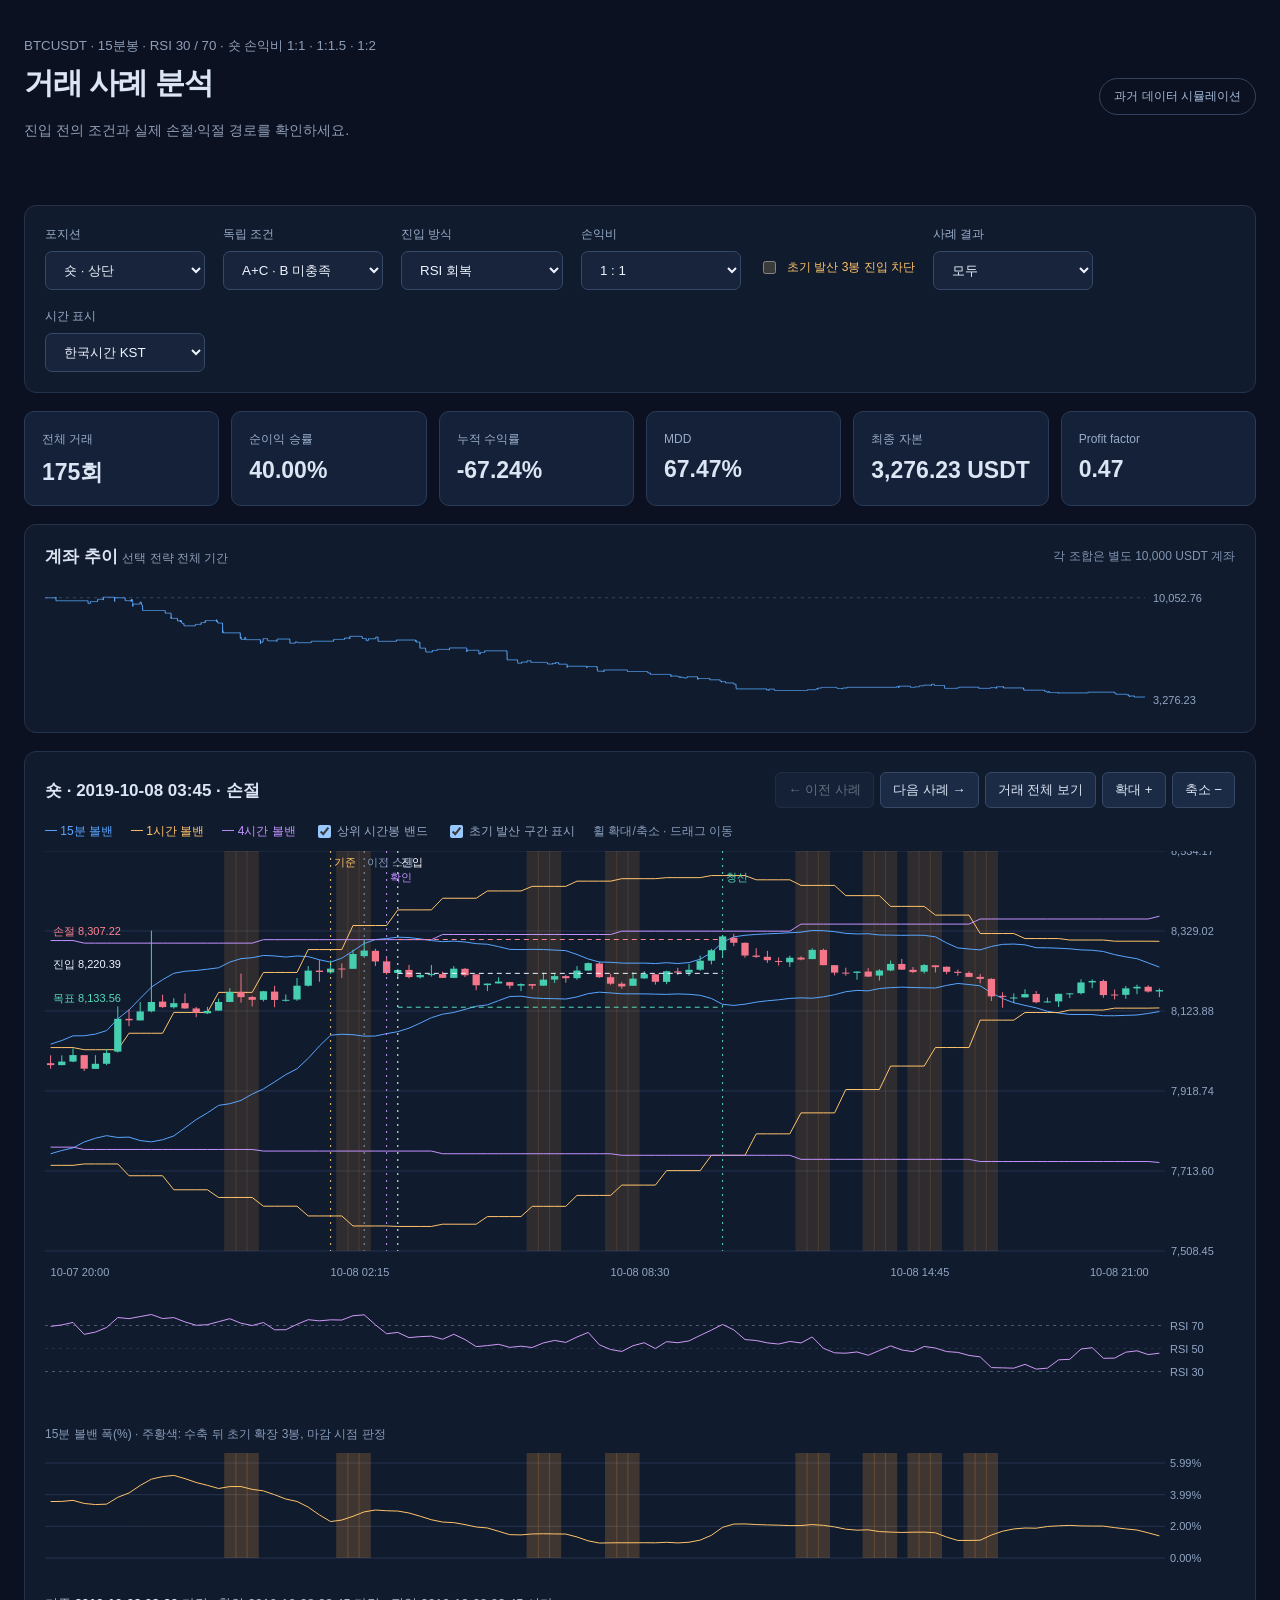
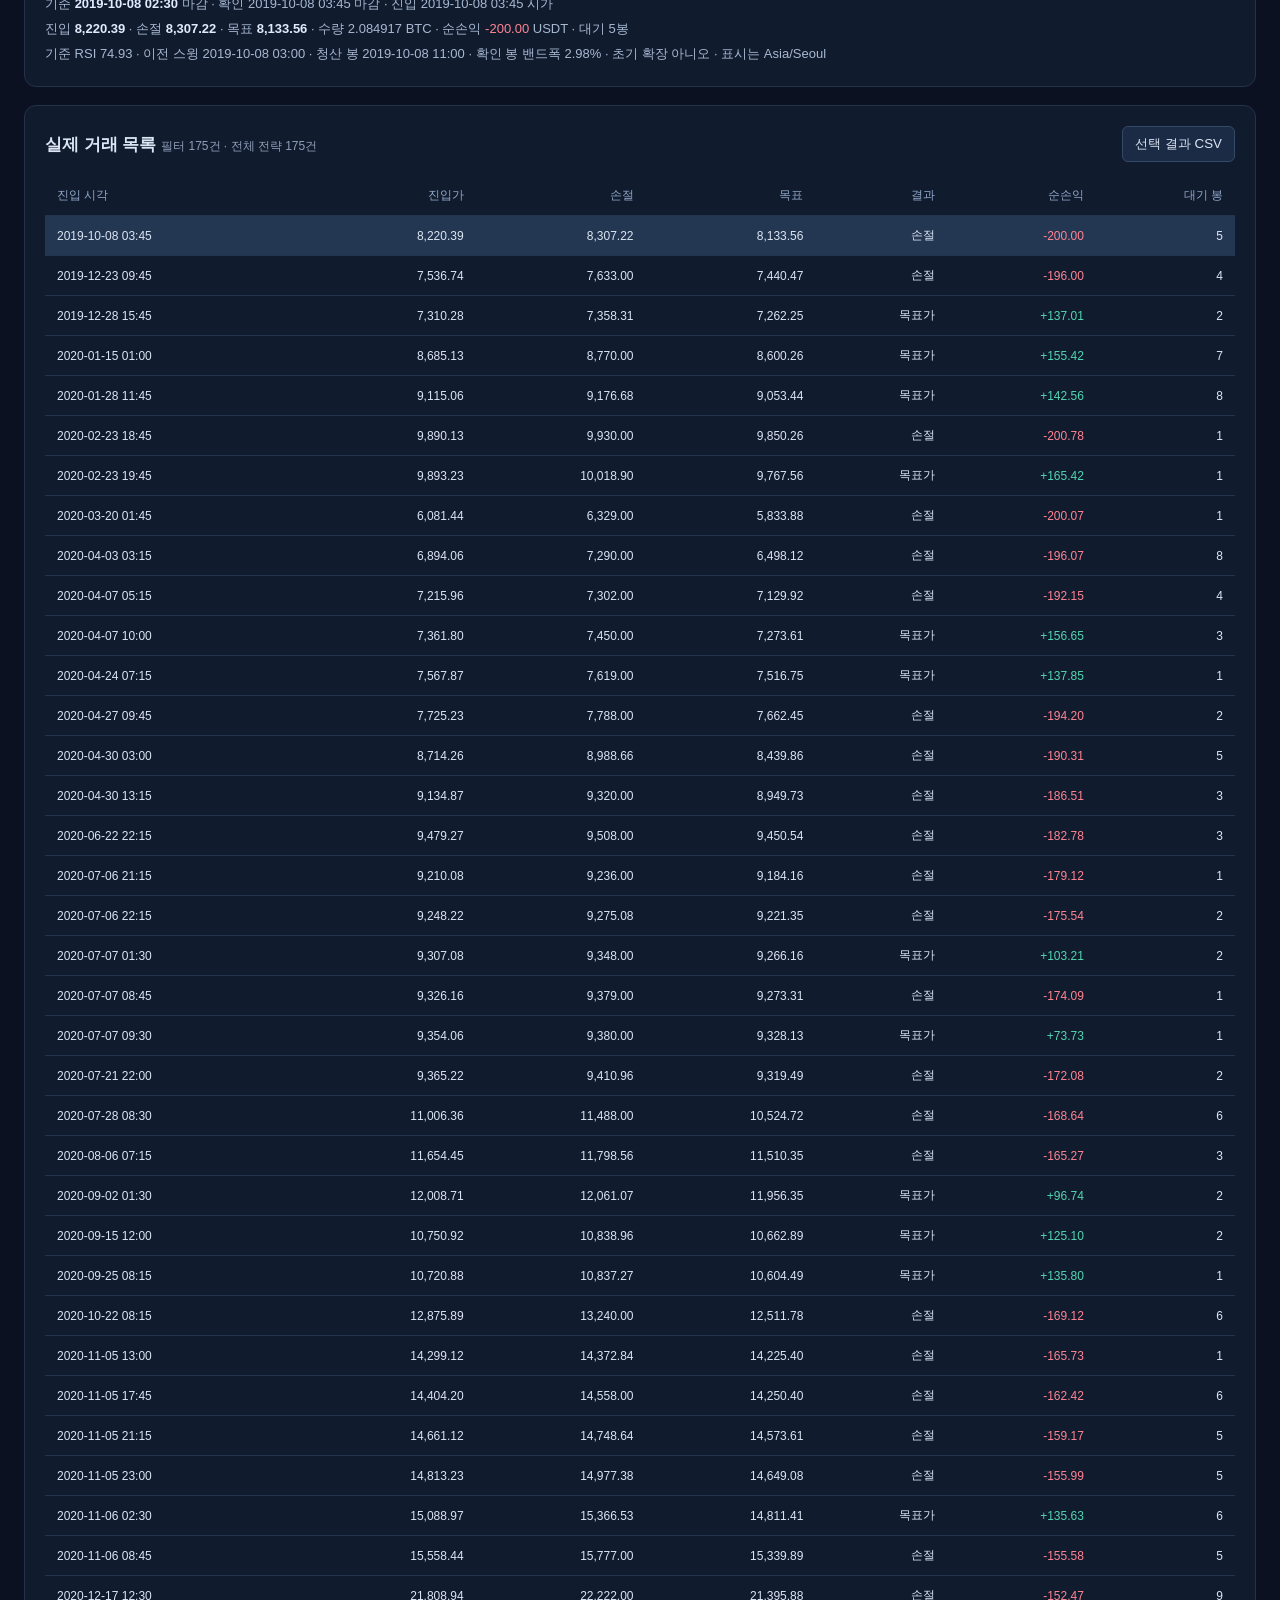
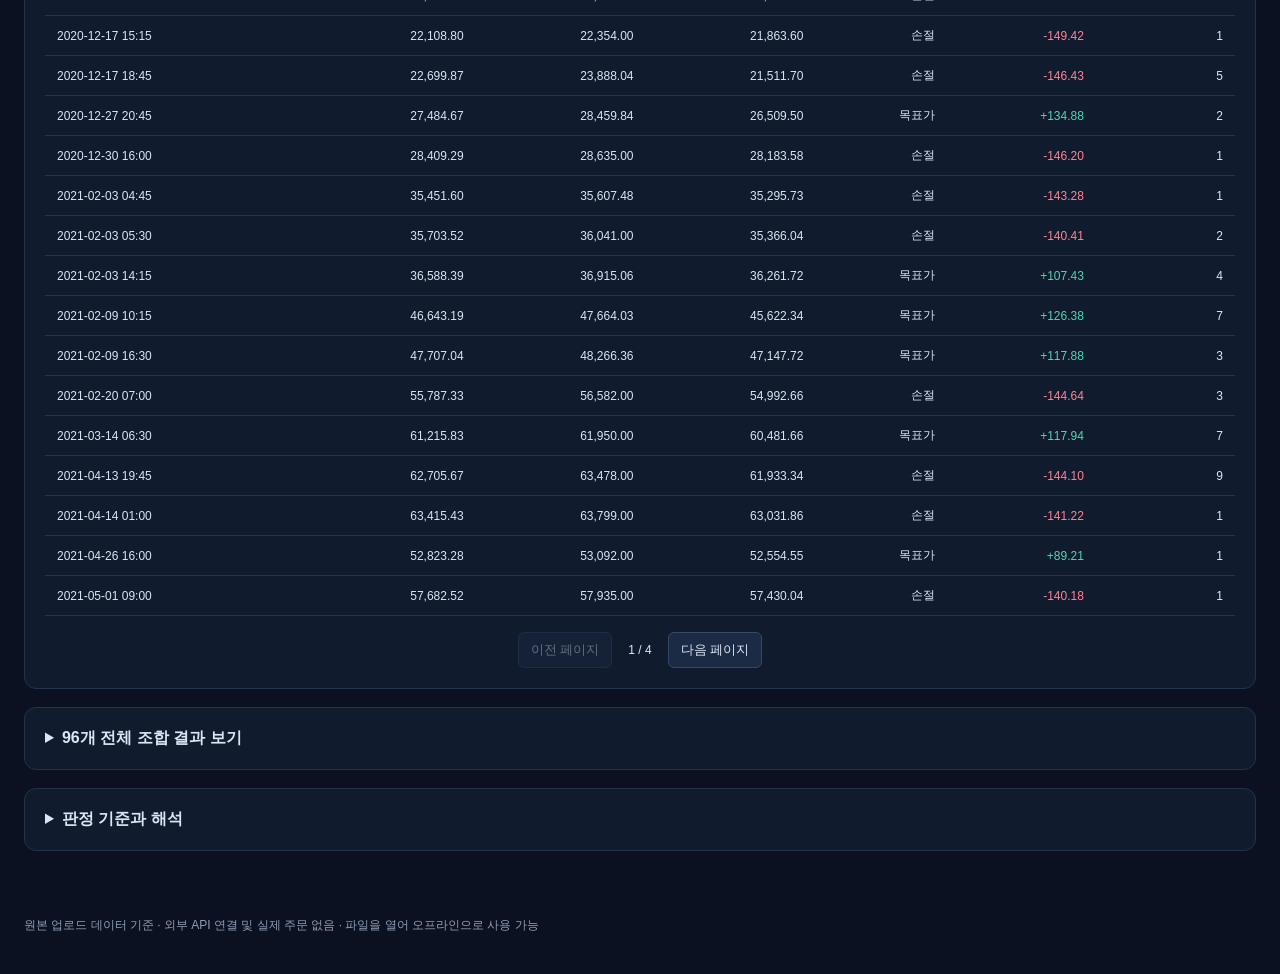
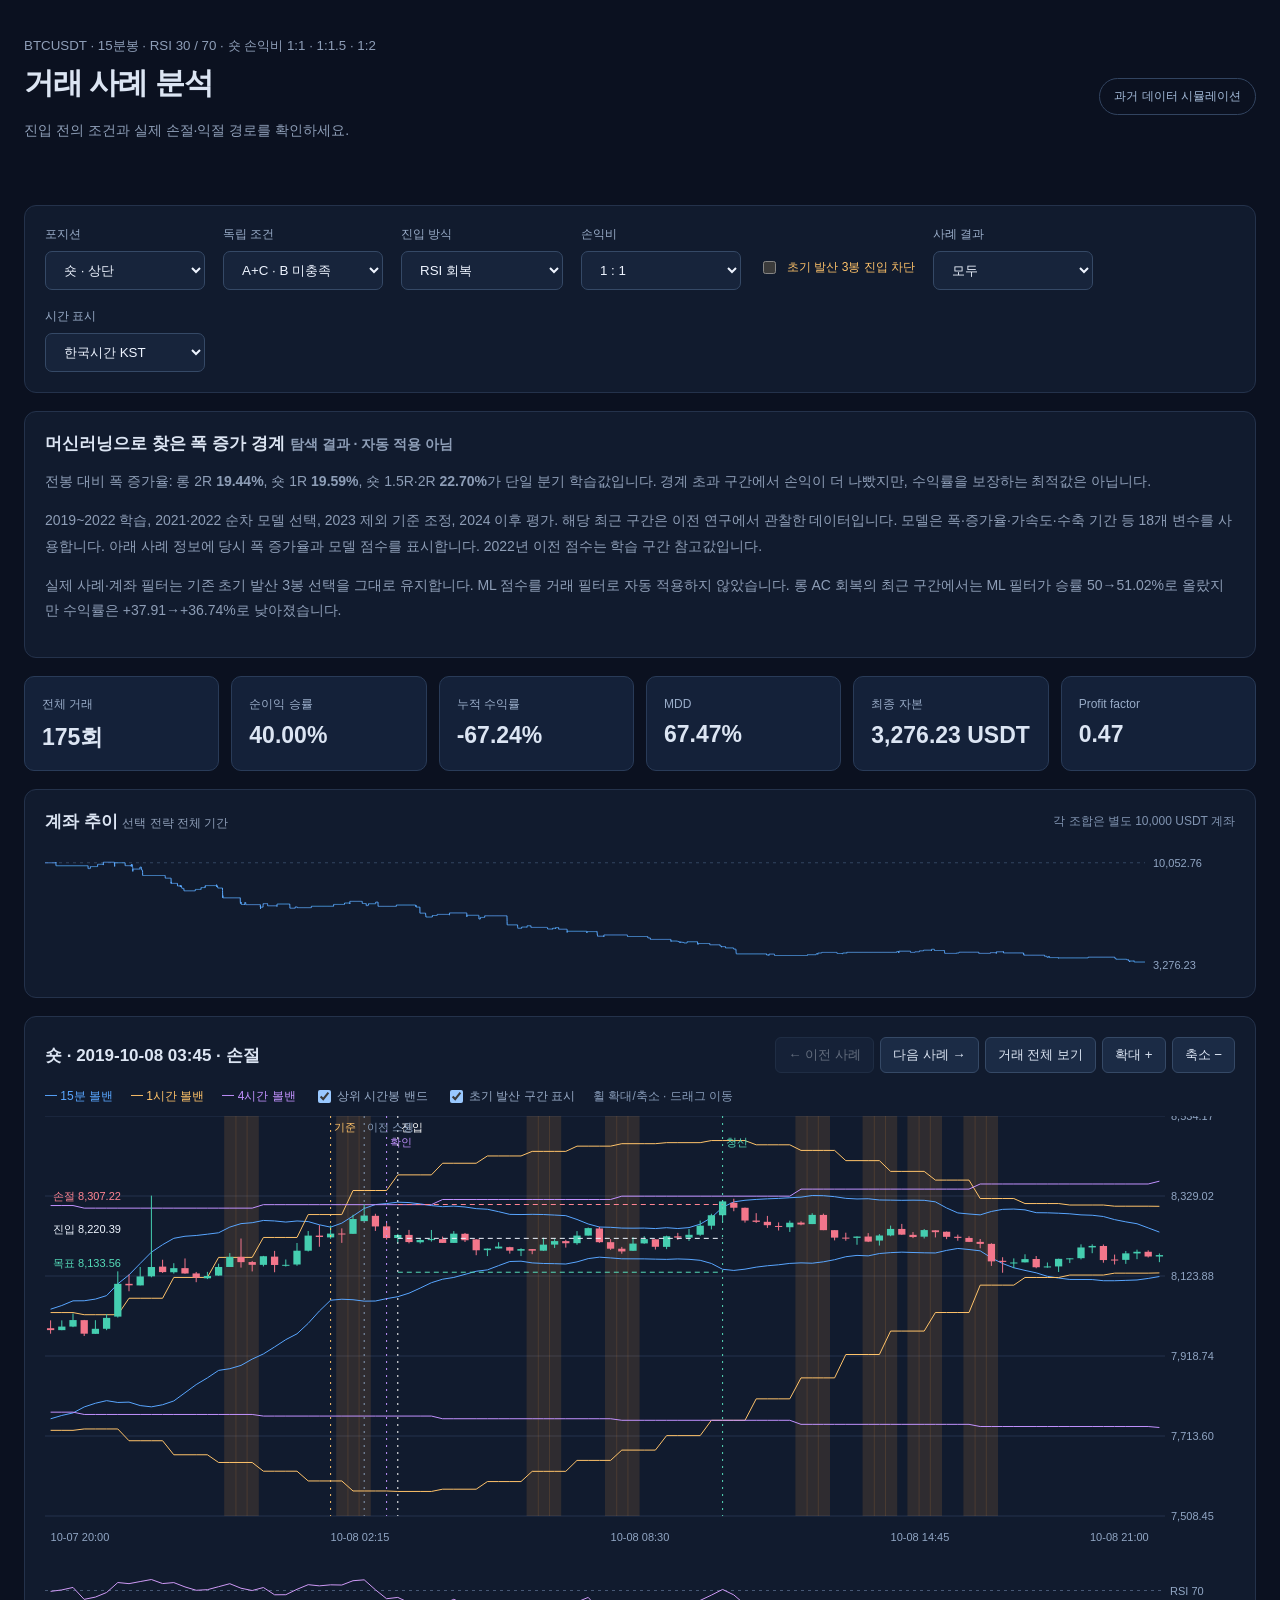
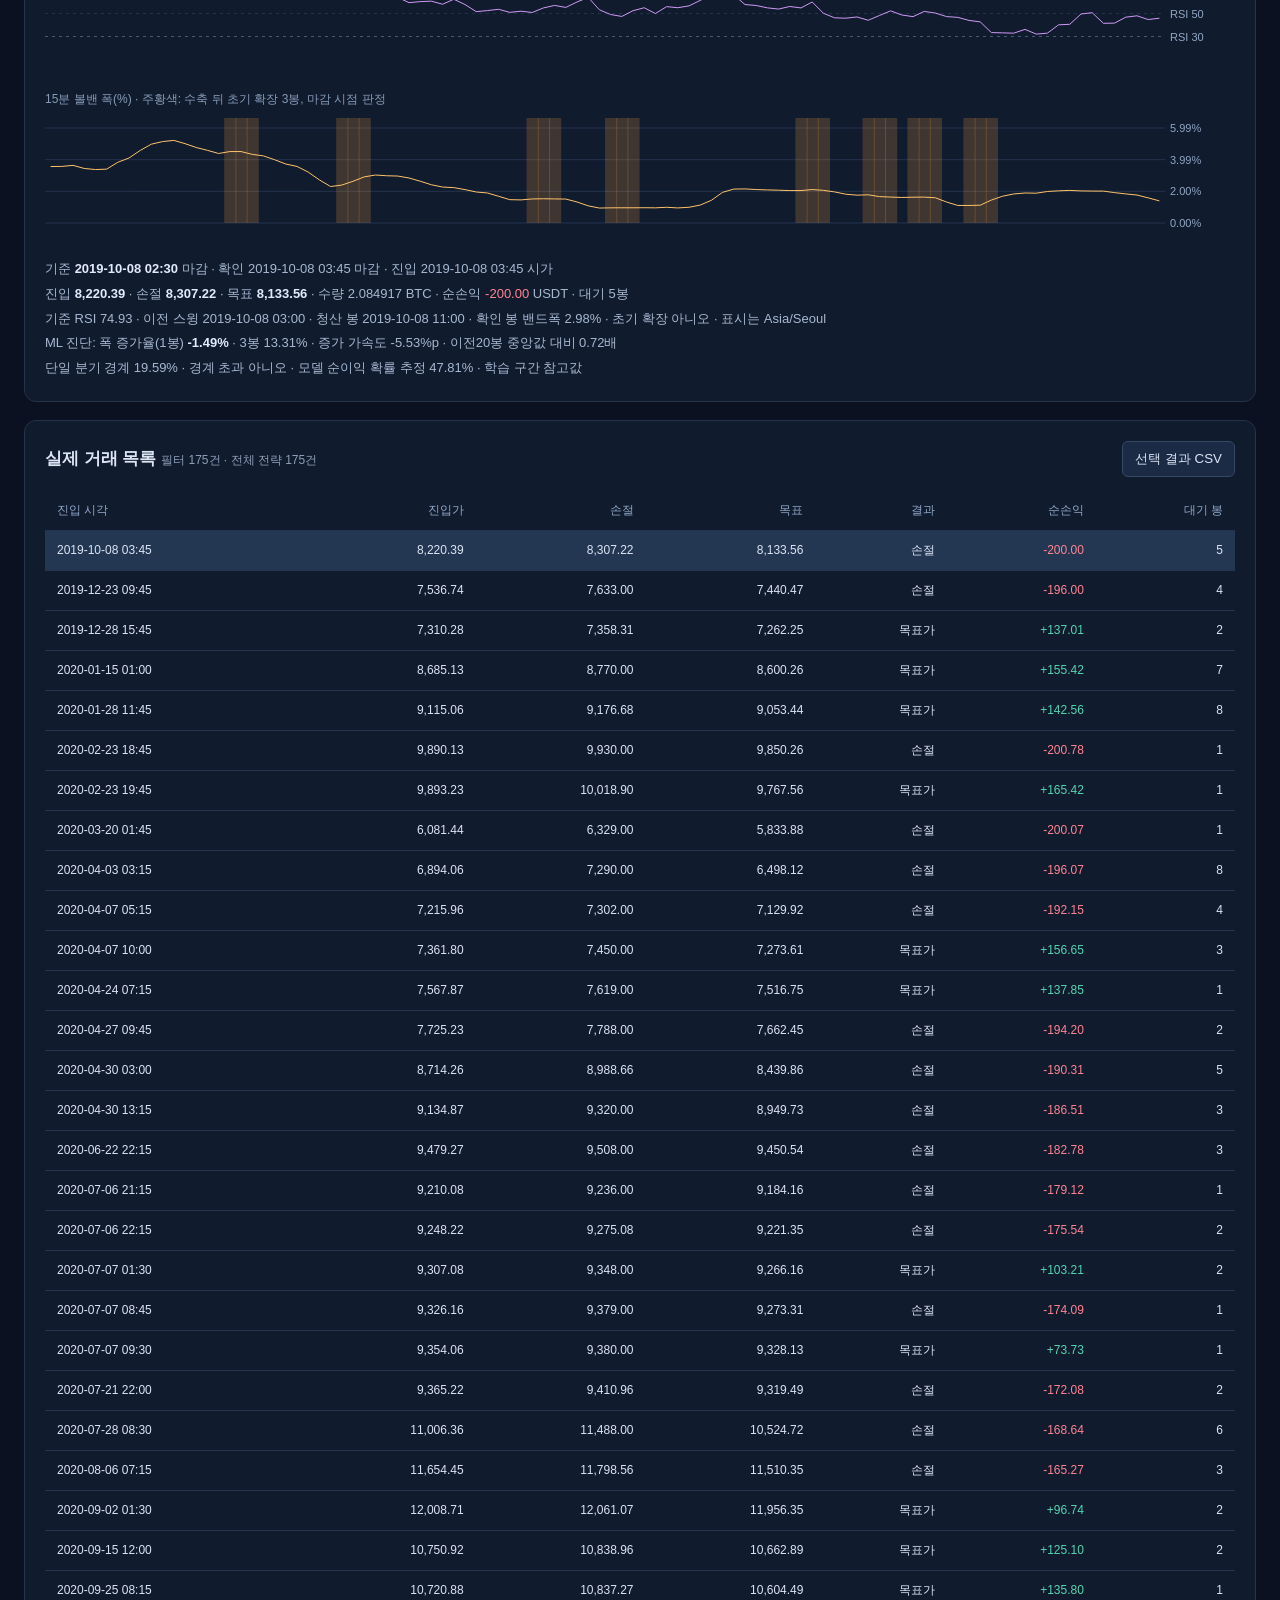
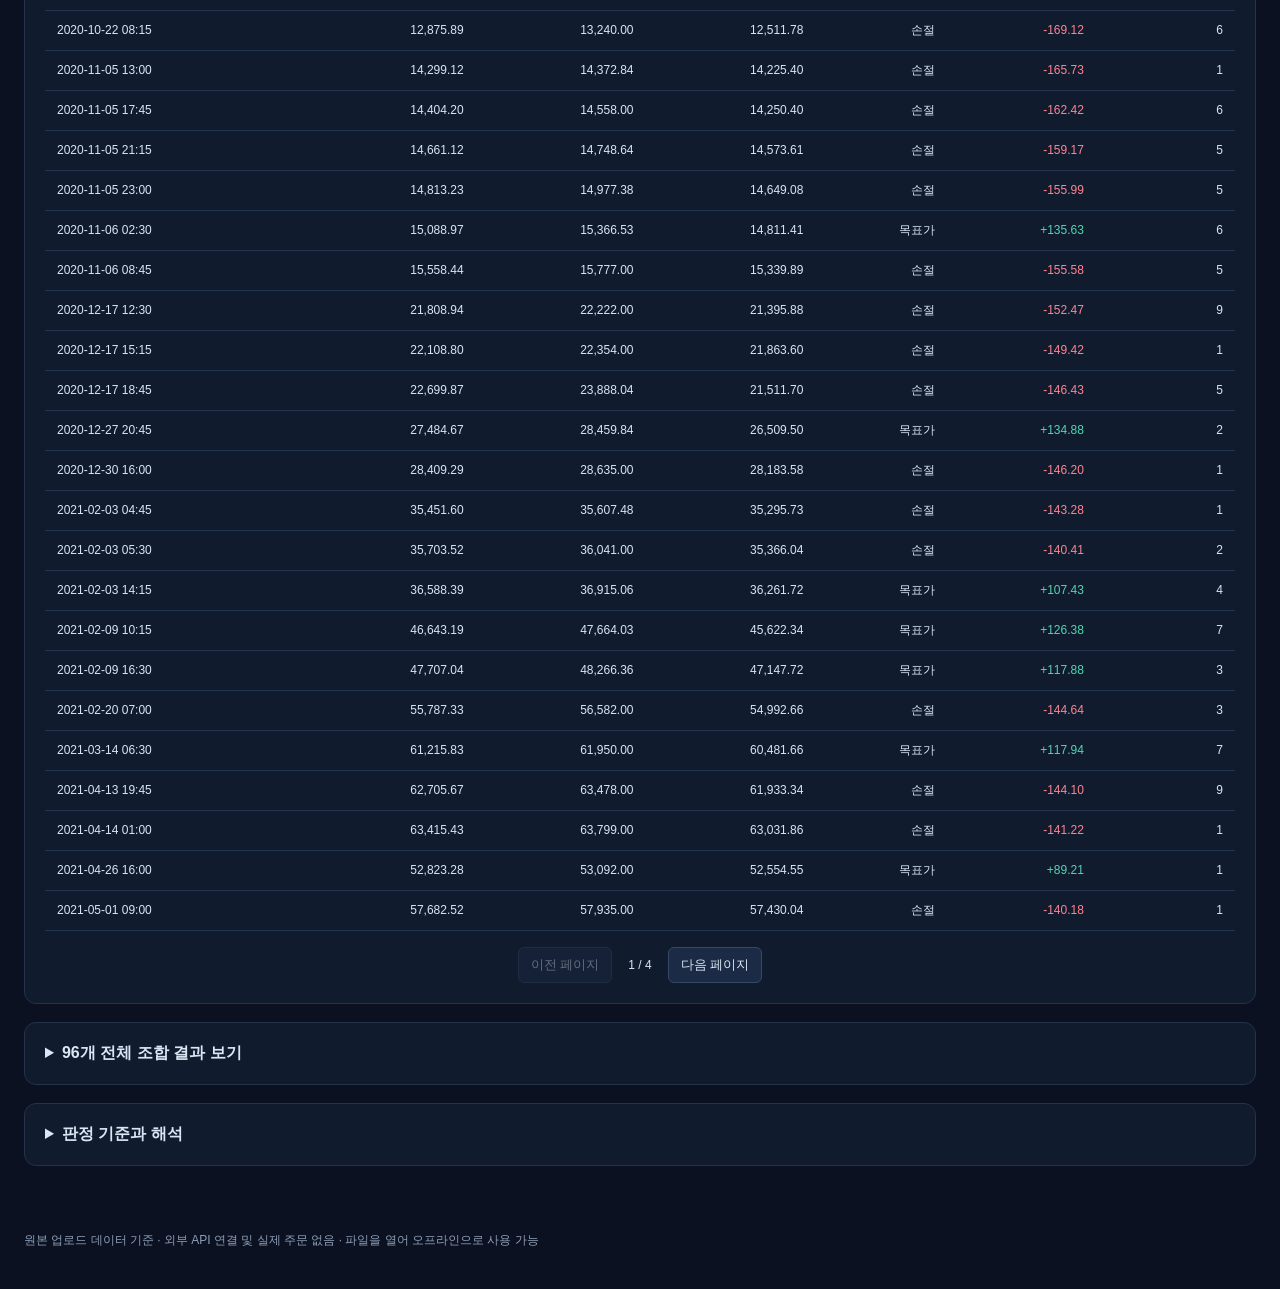
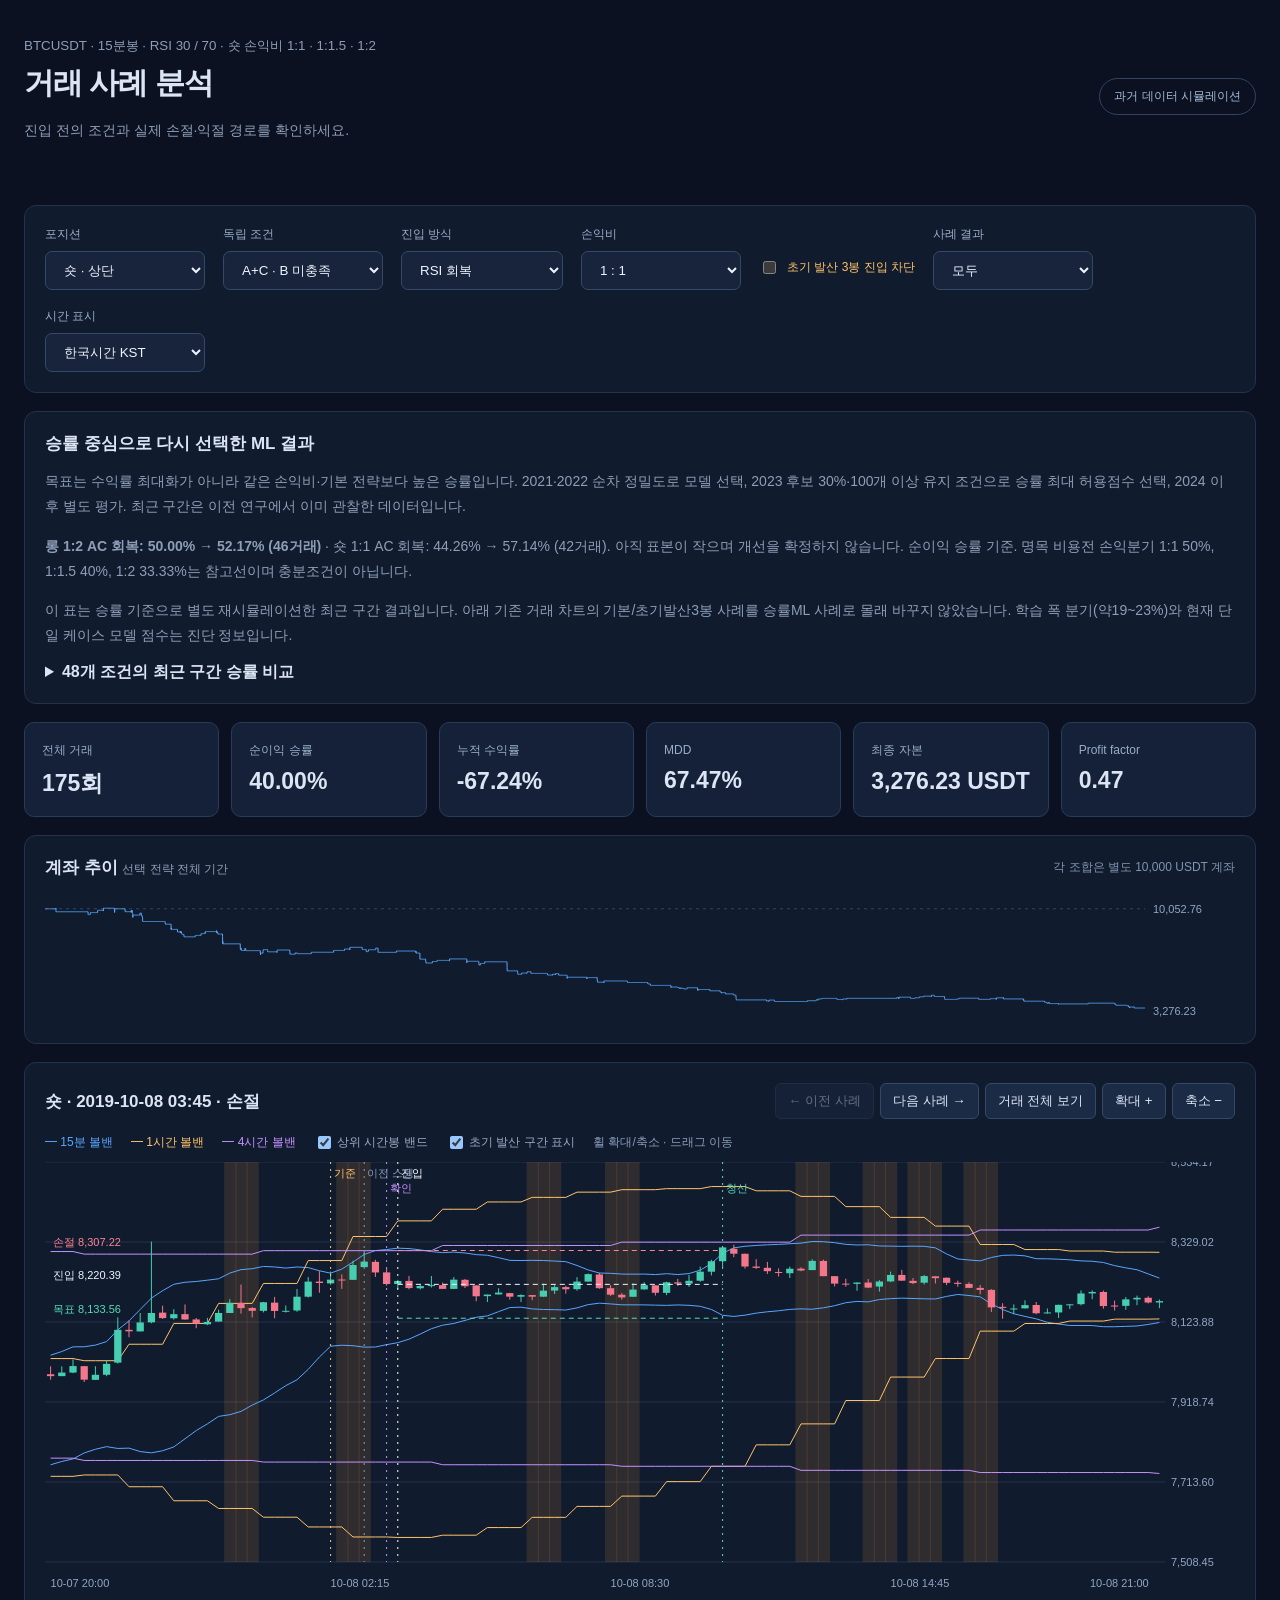
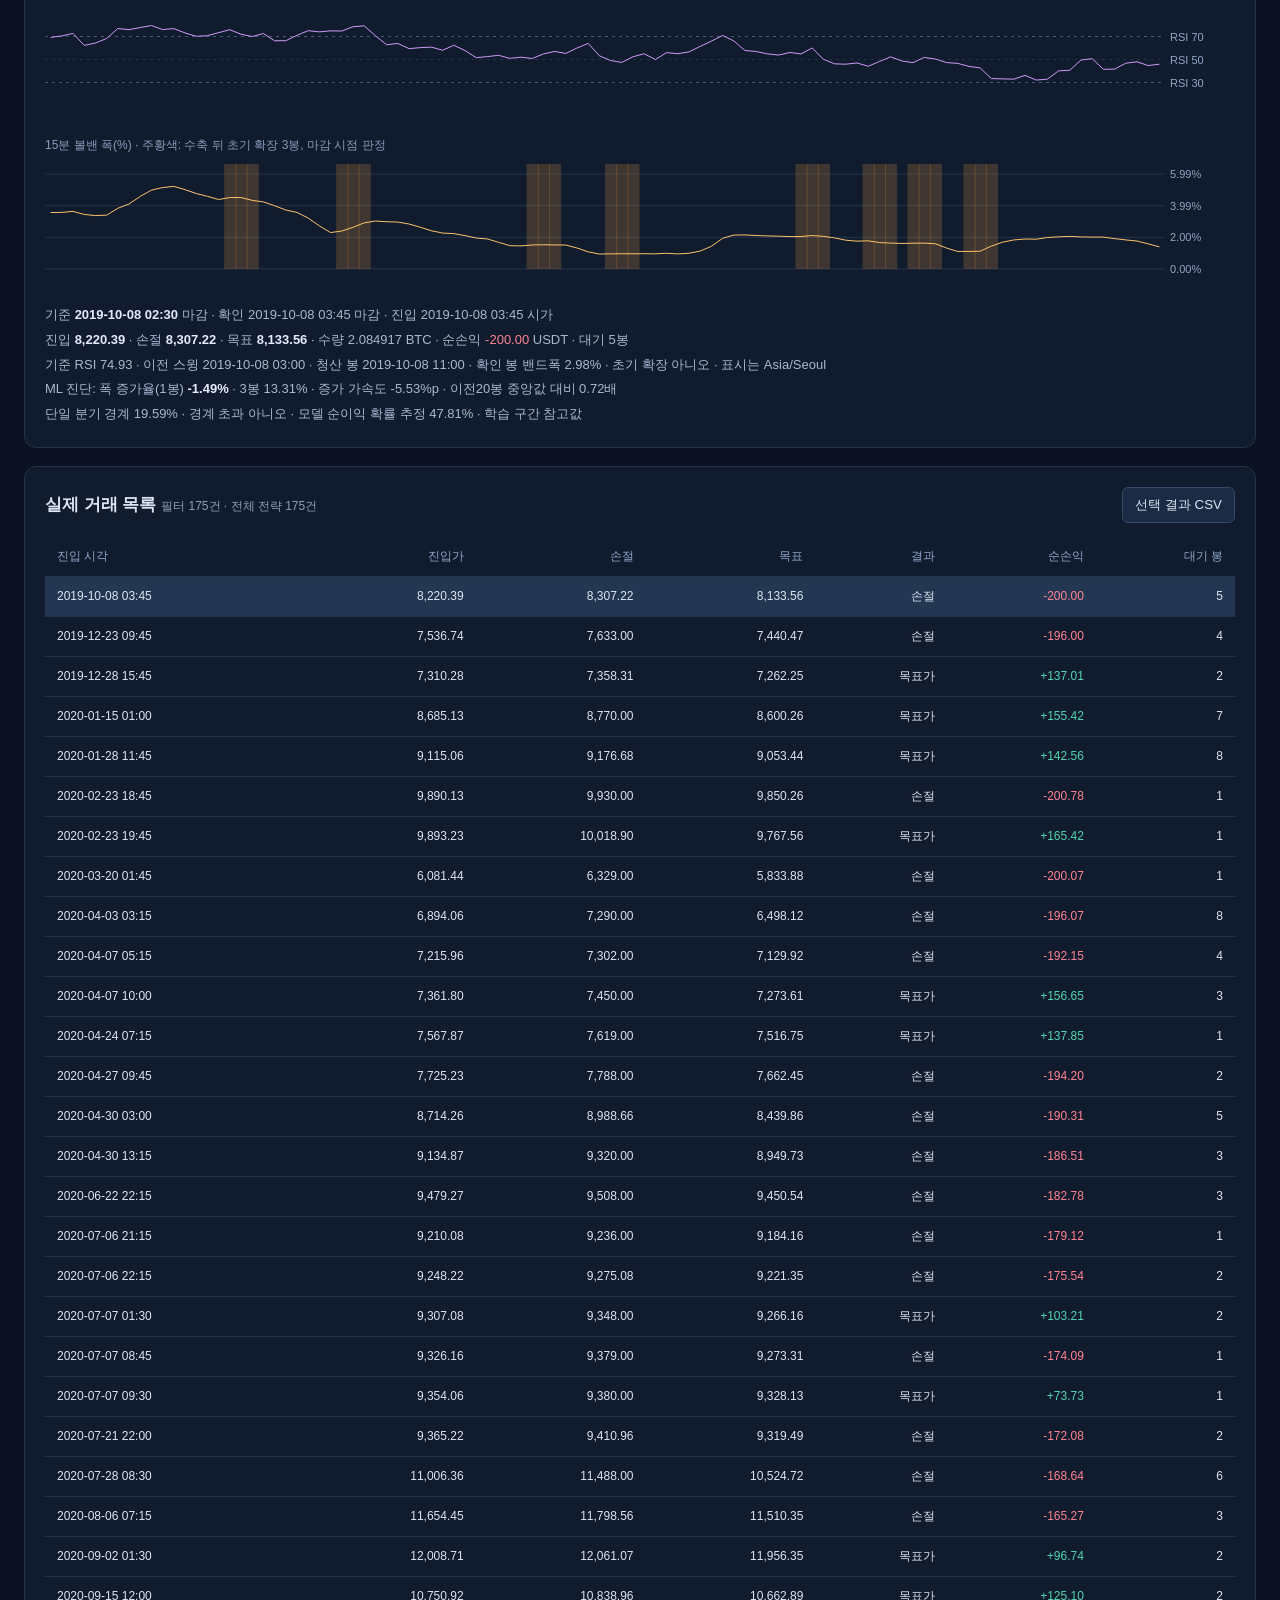
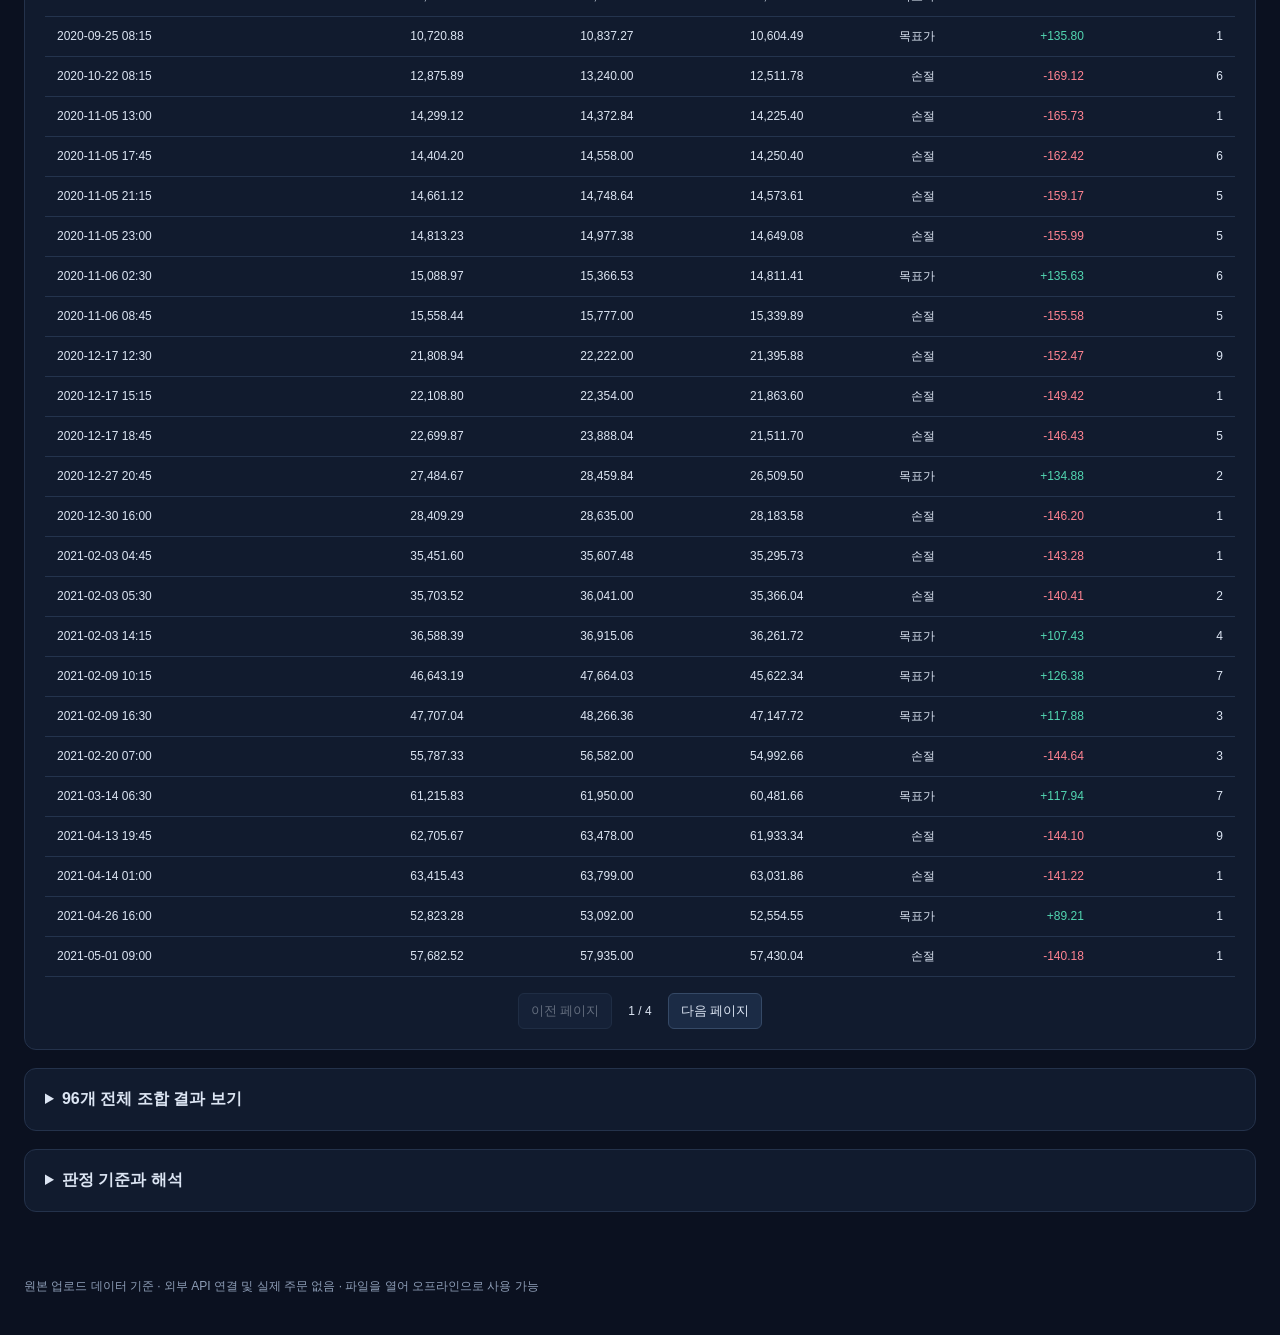
